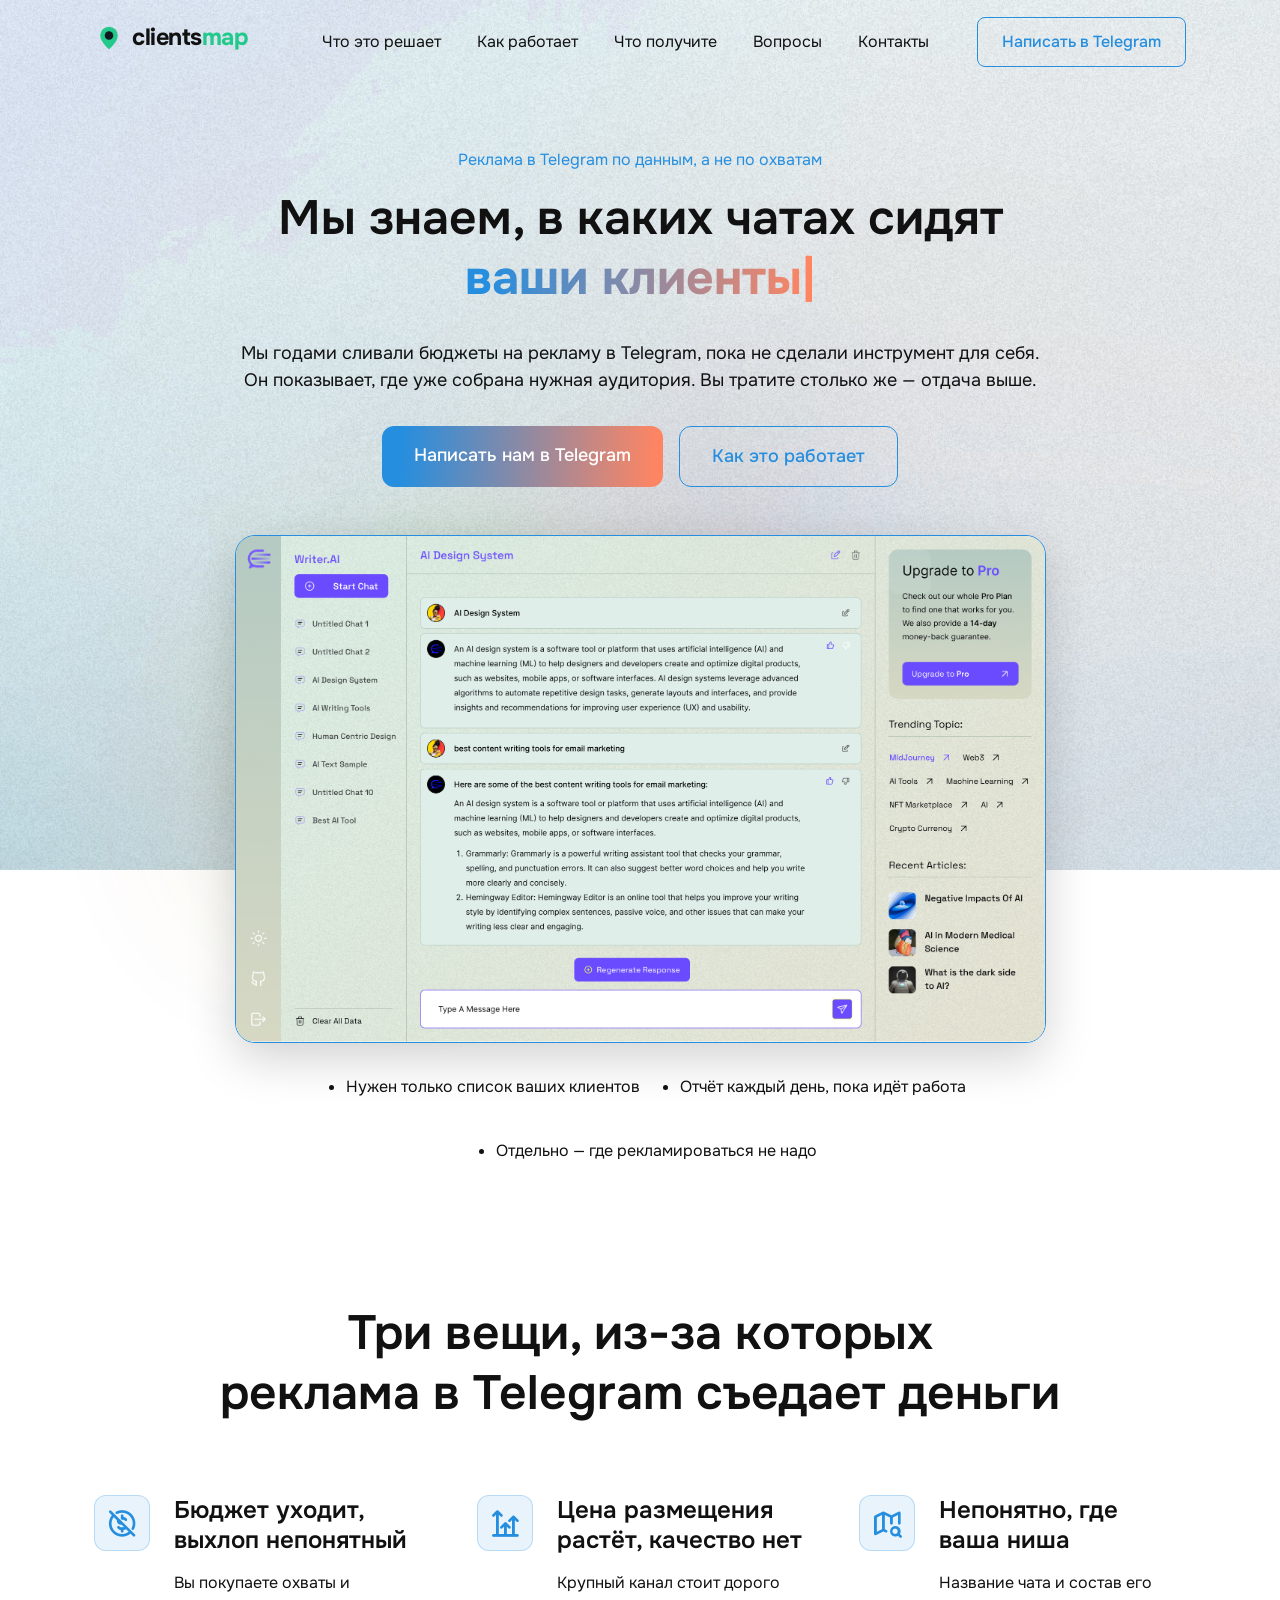
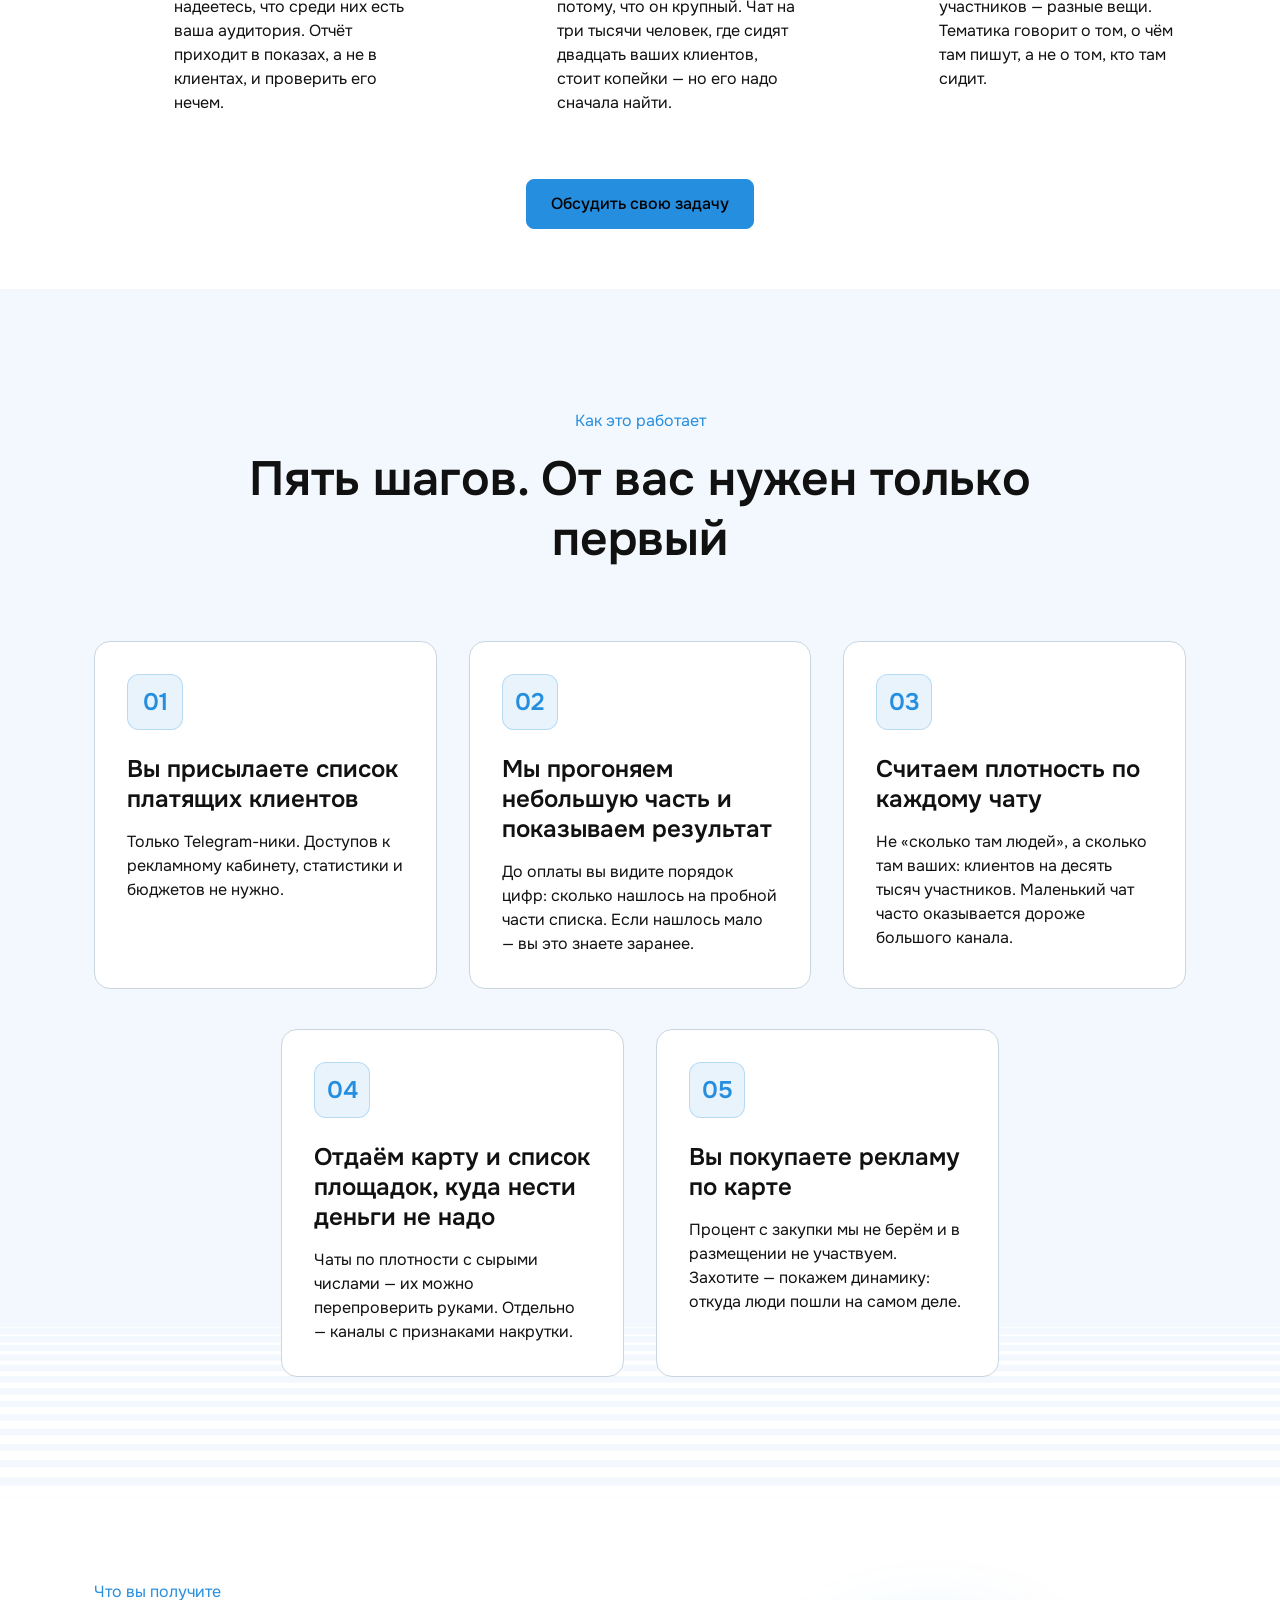
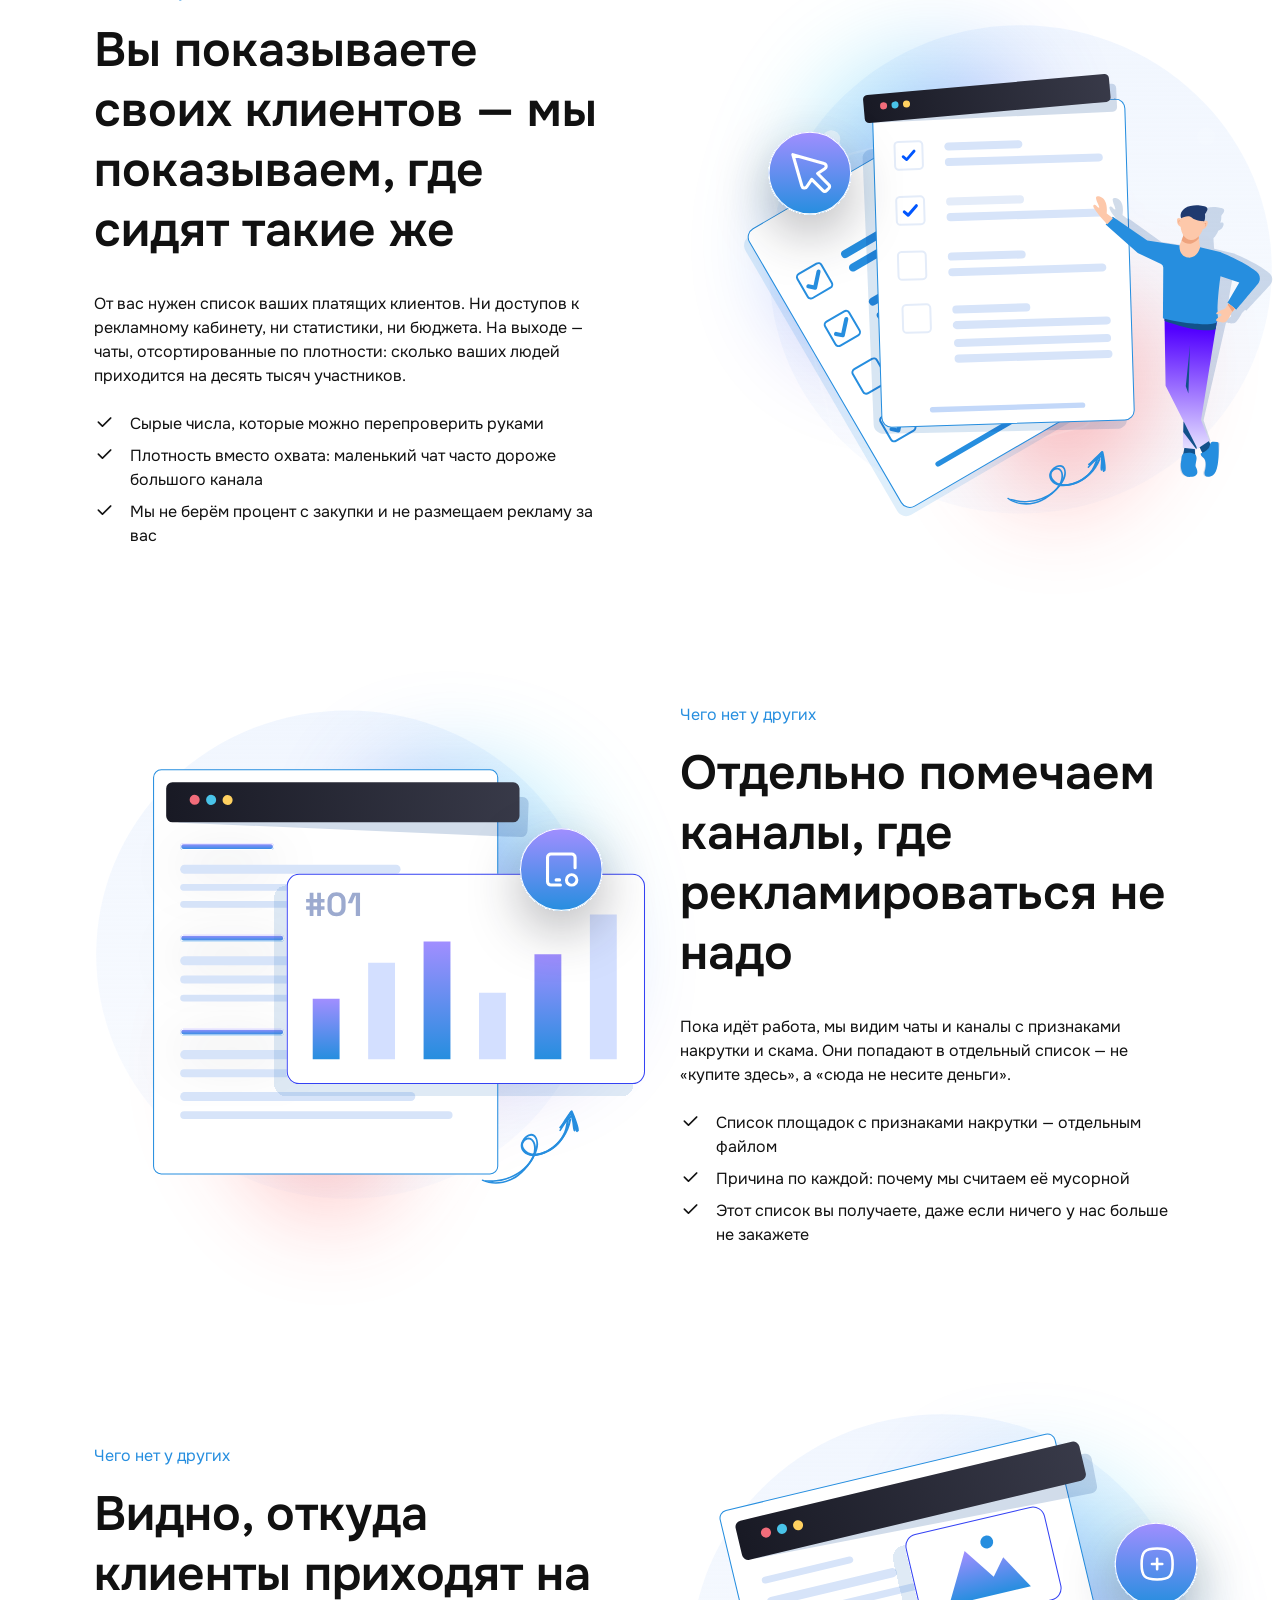
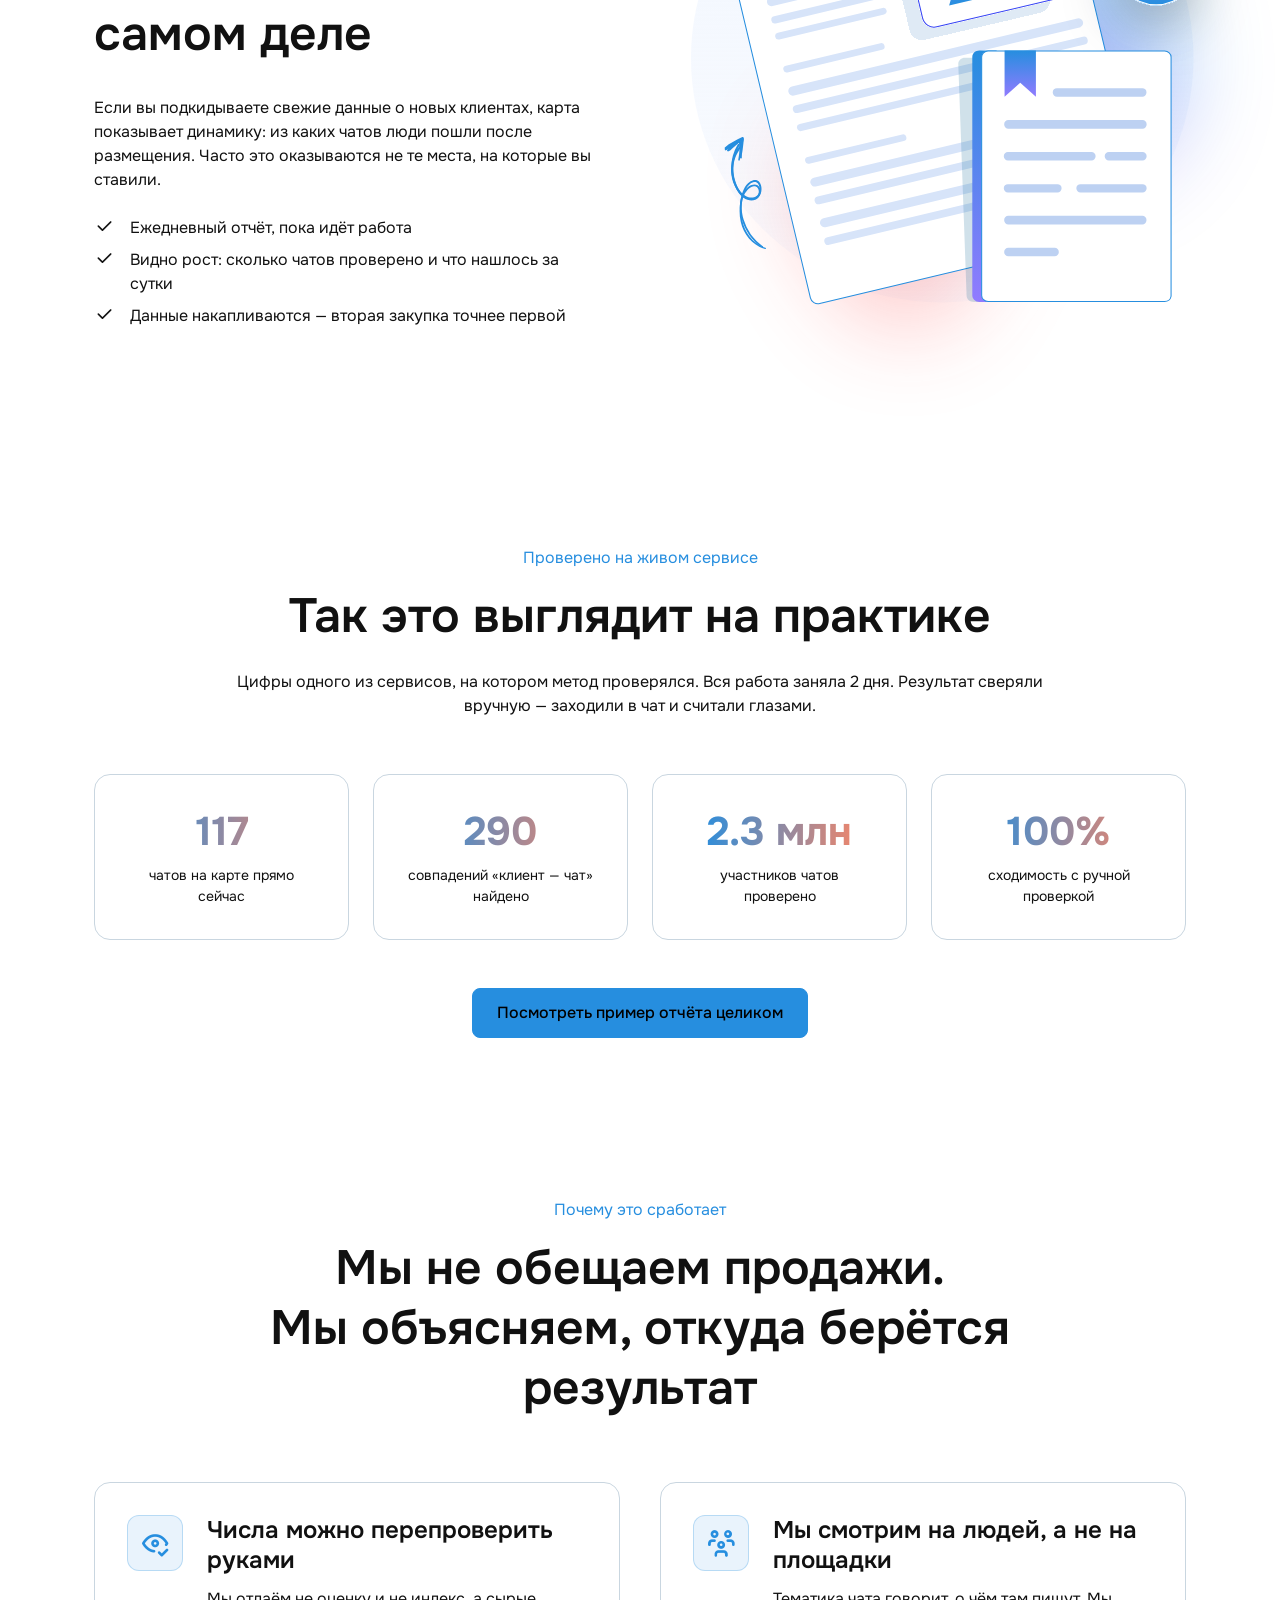
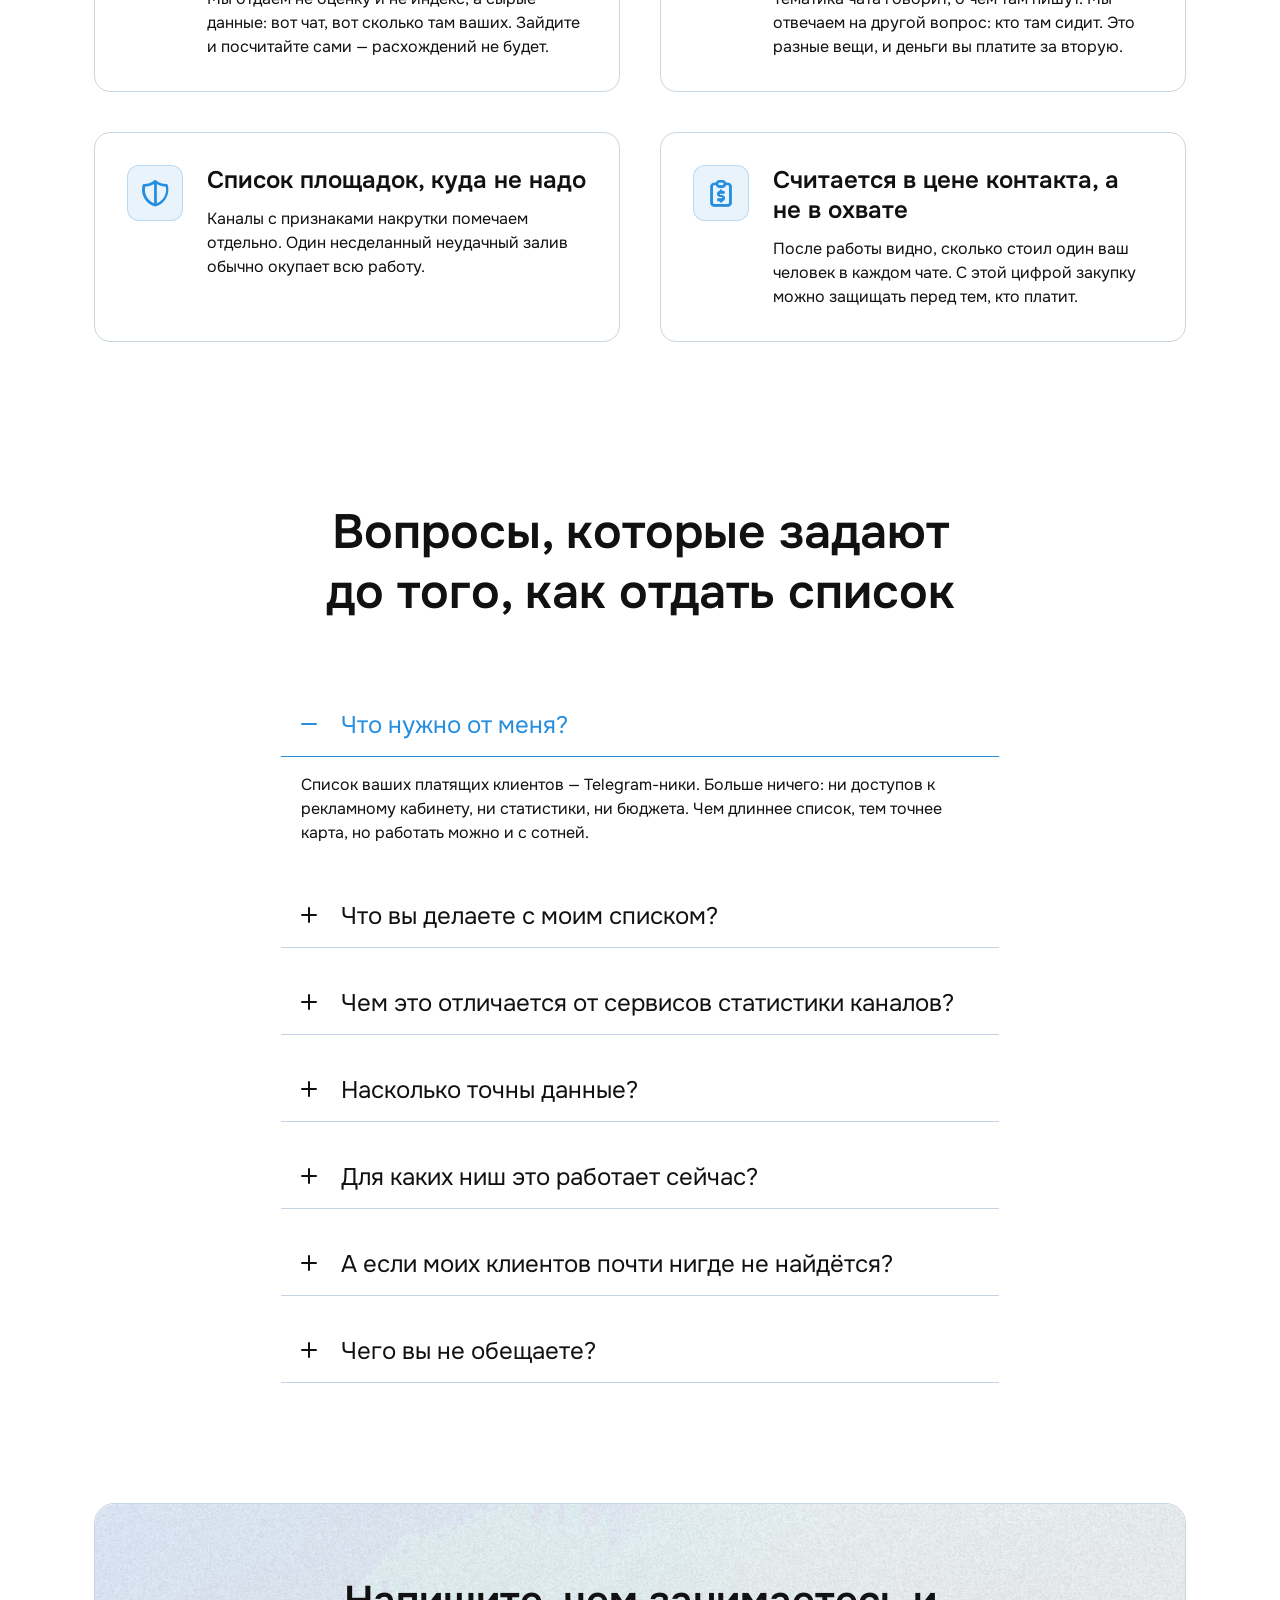
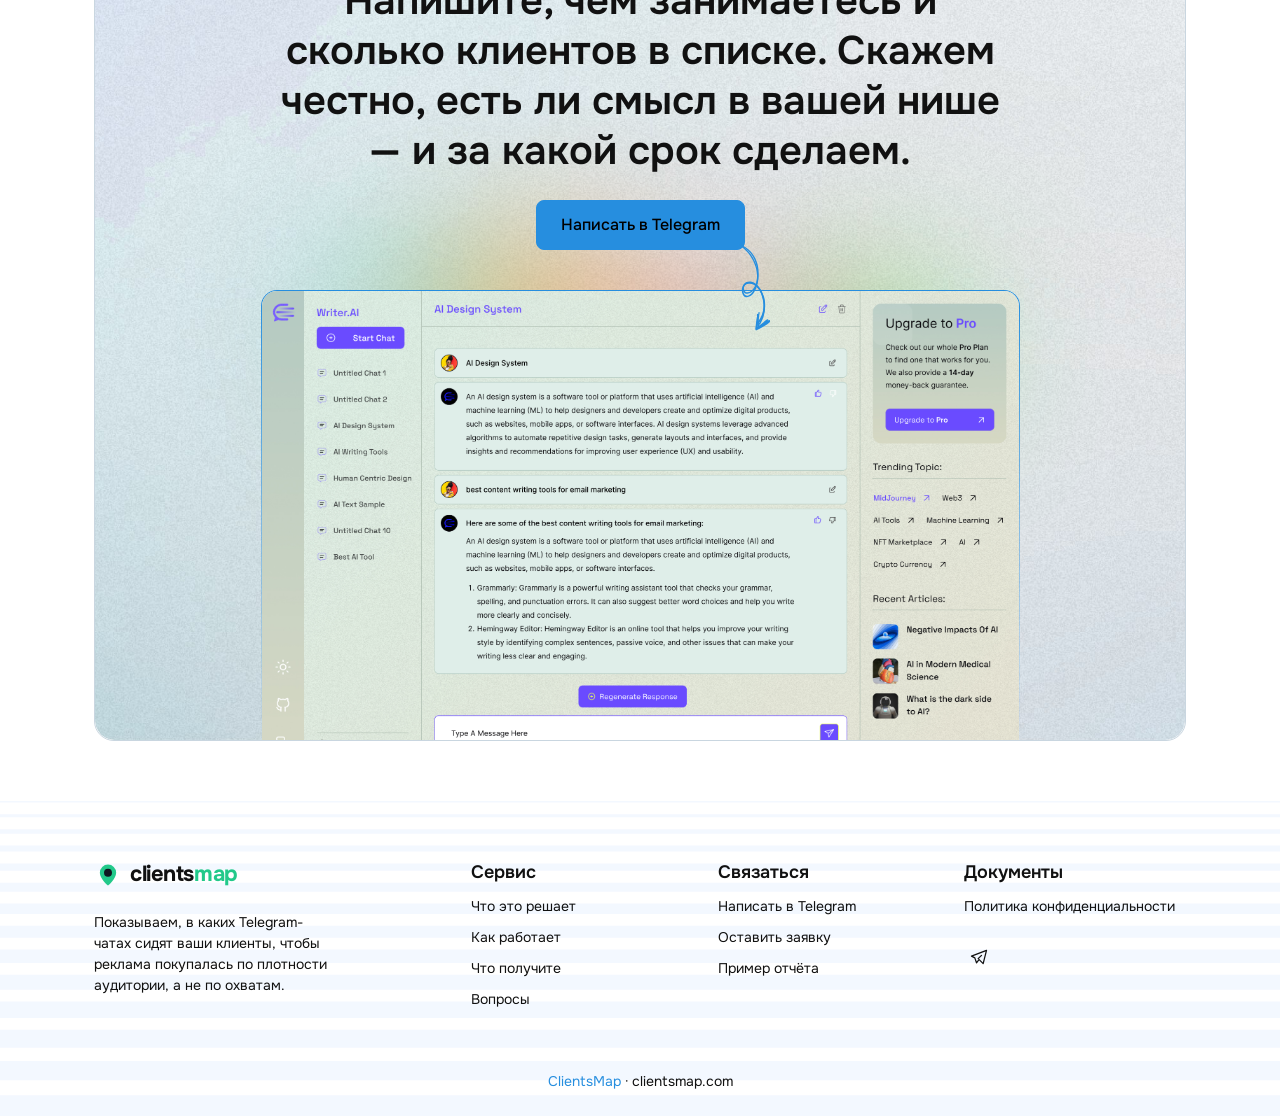
==== index.html @ 2ca40e6f "Новое превью ссылки: цифра-крючок вместо логотипа" ====
<!DOCTYPE html><html lang="ru"><head><meta charSet="utf-8"/><meta name="viewport" content="width=device-width, initial-scale=1"/><meta name="viewport" content="width=device-width, initial-scale=1"/><link rel="preload" as="image" href="https://mc.yandex.ru/watch/112451333"/><link rel="stylesheet" href="/_next/static/css/e008b80ce0168f8d.css" data-precedence="next"/><link rel="stylesheet" href="/_next/static/css/e2a706d9f585fc41.css" data-precedence="next"/><link rel="preload" as="script" fetchPriority="low" href="/_next/static/chunks/webpack-4f7ef856f560f476.js"/><script src="/_next/static/chunks/fd9d1056-ad15f396ddf9b7e5.js" async=""></script><script src="/_next/static/chunks/117-1dcb5a3dc6cd755b.js" async=""></script><script src="/_next/static/chunks/main-app-92eacf9b0690cb42.js" async=""></script><script src="/_next/static/chunks/972-63c026cf2b9a37d3.js" async=""></script><script src="/_next/static/chunks/521-2ea0a8ee2efe18aa.js" async=""></script><script src="/_next/static/chunks/869-f943991c1857dffb.js" async=""></script><script src="/_next/static/chunks/app/(nopadding)/page-852018af060121c4.js" async=""></script><script src="/_next/static/chunks/app/(layout)/layout-22148f242b699f96.js" async=""></script><script src="/_next/static/chunks/app/(nopadding)/layout-4177ea07f495f2cd.js" async=""></script><script src="/_next/static/chunks/app/layout-a619b2968a91c517.js" async=""></script><link rel="preload" href="https://www.googletagmanager.com/gtag/js?id=G-K88P6CGLE0" as="script"/><link rel="preconnect" href="https://mc.yandex.ru"/><link rel="preconnect" href="https://www.googletagmanager.com"/><title>ClientsMap — в каких Telegram-чатах сидят ваши клиенты</title><meta name="description" content="Вы показываете список своих клиентов — мы показываем чаты, где их концентрация выше всего. Реклама покупается по плотности аудитории, а не по охватам."/><meta name="keywords" content="реклама в телеграм,где сидит аудитория,концентрация клиентов,telegram чаты аудитория,закупка рекламы телеграм,cpm телеграм"/><link rel="canonical" href="https://clientsmap.com/"/><meta name="yandex-verification" content="e656f3db8198a0fa"/><meta property="og:title" content="ClientsMap — в каких Telegram-чатах сидят ваши клиенты"/><meta property="og:description" content="Список клиентов на входе, карта чатов с их концентрацией на выходе."/><meta property="og:url" content="https://clientsmap.com/"/><meta property="og:site_name" content="ClientsMap"/><meta property="og:image" content="https://clientsmap.com/og.png"/><meta property="og:image:width" content="1200"/><meta property="og:image:height" content="630"/><meta property="og:type" content="website"/><meta name="twitter:card" content="summary_large_image"/><meta name="twitter:title" content="ClientsMap — в каких Telegram-чатах сидят ваши клиенты"/><meta name="twitter:description" content="Список клиентов на входе, карта чатов с их концентрацией на выходе."/><meta name="twitter:image" content="https://clientsmap.com/og.png"/><link rel="icon" href="/favicon.ico" type="image/x-icon" sizes="16x16"/><link rel="icon" href="/favicon.ico" sizes="any"/><link rel="icon" href="/favicon.svg" type="image/svg+xml"/><link rel="apple-touch-icon" href="/apple-touch-icon.png"/><script type="application/ld+json">{"@context":"https://schema.org","@type":"Organization","name":"ClientsMap","url":"https://clientsmap.com","description":"Карта концентрации клиентов в Telegram-чатах для точной закупки рекламы."}</script><script src="/_next/static/chunks/polyfills-42372ed130431b0a.js" noModule=""></script></head><body><div class="wrapper d-flex flex-column justify-between"><nav class="navbar navbar-expand-lg fixed-top"><div class="container"><a class="navbar-brand" aria-label="ClientsMap" href="/"><span class="d-inline-flex align-center gap-2 logo-mark"><svg xmlns="http://www.w3.org/2000/svg" viewBox="0 0 24 24" width="30" height="30" fill="none" aria-hidden="true"><path d="M12 21s7-5.686 7-11a7 7 0 1 0-14 0c0 5.314 7 11 7 11Z" fill="#22c98a"></path><circle cx="12" cy="10" r="3.4" fill="#0f1720"></circle></svg><span class="logo-text" style="font-size:23.400000000000002px">clients<span>map</span></span></span></a><button class="navbar-toggler" type="button"><div class="navbar-toggler-icon"><span></span><span></span><span></span></div></button><div class="collapse navbar-collapse"><div class="navbar-content-inner ms-lg-auto d-flex flex-column flex-lg-row align-lg-center gap-4 gap-lg-10 p-2 p-lg-0"><ul class="navbar-nav gap-lg-2 gap-xl-5"><li class="nav-item"><a class="nav-link" href="/#problems">Что это решает</a></li><li class="nav-item"><a class="nav-link" href="/#how">Как работает</a></li><li class="nav-item"><a class="nav-link" href="/#result">Что получите</a></li><li class="nav-item"><a class="nav-link" href="/#faq">Вопросы</a></li><li class="nav-item"><a class="nav-link" href="/contact/">Контакты</a></li></ul><div class=""><a class="btn btn-outline-primary" href="https://t.me/clientsmap">Написать в Telegram</a></div></div></div></div></nav><main class="flex-grow-1"><section class="hero-section style-1 overflow-hidden gradient-bg pt-30 pb-15 pb-lg-20 pt-xl-36"><div class="container"><div class="row justify-center"><div class="col-lg-9"><div class="text-center"><div class="position-relative z-1"><p class="text-primary" style="opacity:0;transition-property:transform opacity;transform:translateY(20px)">Реклама в Telegram по данным, а не по охватам</p><h1 class="text-dark mb-8" style="opacity:0;transition-property:transform opacity;transform:translateY(20px)">Мы знаем, в каких чатах сидят <br/><span class="fw-bold text-gradient-1 typed-animation">ваши клиенты</span></h1><p class="fs-lg mb-8" style="opacity:0;transition-property:transform opacity;transform:translateY(20px)">Мы годами сливали бюджеты на рекламу в Telegram, пока не сделали инструмент для себя. Он показывает, где уже собрана нужная аудитория. Вы тратите столько же — отдача выше.</p><div style="opacity:0;transition-property:transform opacity;transform:translateY(20px)"><div class="d-flex flex-wrap gap-4 justify-center"><a class="btn btn-lg btn-gradient-1" href="https://t.me/clientsmap">Написать нам в Telegram</a><a class="btn btn-lg btn-outline-primary" href="#how">Как это работает</a></div></div></div><div style="opacity:0;transition-property:transform opacity;transform:translateY(20px)"><div class="image-with-shape"><img alt="shape" loading="lazy" width="1503" height="1150" decoding="async" data-nimg="1" class="shape animate-scale" style="color:transparent" src="/_next/static/media/blurry-shape-1.f41fbf4f.svg"/><div class="mt-12 rounded-5 border border-primary shadow-lg overflow-hidden position-relative z-1"><img alt="Карта чатов с концентрацией клиентов" loading="lazy" width="2160" height="1351" decoding="async" data-nimg="1" class="img-fluid d-inline-block" style="color:transparent;background-size:cover;background-position:50% 50%;background-repeat:no-repeat;background-image:url(&quot;data:image/svg+xml;charset=utf-8,%3Csvg xmlns=&#x27;http://www.w3.org/2000/svg&#x27; viewBox=&#x27;0 0 320 200&#x27;%3E%3Cfilter id=&#x27;b&#x27; color-interpolation-filters=&#x27;sRGB&#x27;%3E%3CfeGaussianBlur stdDeviation=&#x27;20&#x27;/%3E%3CfeColorMatrix values=&#x27;1 0 0 0 0 0 1 0 0 0 0 0 1 0 0 0 0 0 100 -1&#x27; result=&#x27;s&#x27;/%3E%3CfeFlood x=&#x27;0&#x27; y=&#x27;0&#x27; width=&#x27;100%25&#x27; height=&#x27;100%25&#x27;/%3E%3CfeComposite operator=&#x27;out&#x27; in=&#x27;s&#x27;/%3E%3CfeComposite in2=&#x27;SourceGraphic&#x27;/%3E%3CfeGaussianBlur stdDeviation=&#x27;20&#x27;/%3E%3C/filter%3E%3Cimage width=&#x27;100%25&#x27; height=&#x27;100%25&#x27; x=&#x27;0&#x27; y=&#x27;0&#x27; preserveAspectRatio=&#x27;none&#x27; style=&#x27;filter: url(%23b);&#x27; href=&#x27;[data-uri]&#x27;/%3E%3C/svg%3E&quot;)" src="/_next/static/media/screen-6.7a24a926.jpg"/></div></div></div><ul class="d-flex flex-wrap gap-4 gap-md-8 gap-lg-10 align-center justify-center mt-8 mb-0"><li>Нужен только список ваших клиентов</li><li>Отчёт каждый день, пока идёт работа</li><li>Отдельно — где рекламироваться не надо</li></ul></div></div></div></div></section><section class="py-10 py-lg-15" id="problems"><div class="container"><div class="text-center mb-18"><h1 class="mb-0" style="opacity:0;transition-property:transform opacity;transform:translateY(20px)">Три вещи, из-за которых <br class="d-none d-lg-block"/>реклама в Telegram съедает деньги</h1></div><div class="row g-6 g-xl-14"><div class="col-lg-4" style="opacity:0;transition-property:transform opacity;transform:translateY(20px)"><div class="d-flex flex-column gap-6 flex-lg-row"><div class="icon w-14 h-14 flex-shrink-0 d-flex align-center justify-center rounded-3 p-2 border bg-primary bg-opacity-10 text-primary border-primary border-opacity-25"><i class="fs-3 ti ti-coin-off"></i></div><div class="content"><h4 class="mb-4 ">Бюджет уходит, выхлоп непонятный</h4><p>Вы покупаете охваты и надеетесь, что среди них есть ваша аудитория. Отчёт приходит в показах, а не в клиентах, и проверить его нечем.</p></div></div></div><div class="col-lg-4" style="opacity:0;transition-property:transform opacity;transform:translateY(20px)"><div class="d-flex flex-column gap-6 flex-lg-row"><div class="icon w-14 h-14 flex-shrink-0 d-flex align-center justify-center rounded-3 p-2 border bg-primary bg-opacity-10 text-primary border-primary border-opacity-25"><i class="fs-3 ti ti-chart-arrows-vertical"></i></div><div class="content"><h4 class="mb-4 ">Цена размещения растёт, качество нет</h4><p>Крупный канал стоит дорого потому, что он крупный. Чат на три тысячи человек, где сидят двадцать ваших клиентов, стоит копейки — но его надо сначала найти.</p></div></div></div><div class="col-lg-4" style="opacity:0;transition-property:transform opacity;transform:translateY(20px)"><div class="d-flex flex-column gap-6 flex-lg-row"><div class="icon w-14 h-14 flex-shrink-0 d-flex align-center justify-center rounded-3 p-2 border bg-primary bg-opacity-10 text-primary border-primary border-opacity-25"><i class="fs-3 ti ti-map-search"></i></div><div class="content"><h4 class="mb-4 ">Непонятно, где ваша ниша</h4><p>Название чата и состав его участников — разные вещи. Тематика говорит о том, о чём там пишут, а не о том, кто там сидит.</p></div></div></div></div><div class="text-center mt-12"><a class="btn btn-primary" href="https://t.me/clientsmap">Обсудить свою задачу</a></div></div></section><section class="bg-striped bg-striped-sm bg-striped-bottom bg-light-blue py-20 py-lg-30" id="how"><div class="container"><div class="row justify-center mb-18"><div class="col-lg-9"><div class="text-center"><p class="text-primary" style="opacity:0;transition-property:transform opacity;transform:translateY(20px)">Как это работает</p><h1 class="mb-0" style="opacity:0;transition-property:transform opacity;transform:translateY(20px)">Пять шагов. От вас нужен только первый</h1></div></div></div><div class="row justify-center row-cols-1 row-cols-md-2 row-cols-lg-3 gx-8 gy-10"><div class="col" style="opacity:0;transition-property:transform opacity;transform:translateY(20px)"><div class="h-full bg-white rounded-4 p-8 border"><div class="icon w-14 h-14 flex-shrink-0 d-flex align-center justify-center rounded-3 p-2 border bg-primary bg-opacity-10 text-primary border-primary border-opacity-25 mb-6"><h4 class="mb-0">01</h4></div><h4 class="mb-4">Вы присылаете список платящих клиентов</h4><p class="mb-0">Только Telegram-ники. Доступов к рекламному кабинету, статистики и бюджетов не нужно.</p></div></div><div class="col" style="opacity:0;transition-property:transform opacity;transform:translateY(20px)"><div class="h-full bg-white rounded-4 p-8 border"><div class="icon w-14 h-14 flex-shrink-0 d-flex align-center justify-center rounded-3 p-2 border bg-primary bg-opacity-10 text-primary border-primary border-opacity-25 mb-6"><h4 class="mb-0">02</h4></div><h4 class="mb-4">Мы прогоняем небольшую часть и показываем результат</h4><p class="mb-0">До оплаты вы видите порядок цифр: сколько нашлось на пробной части списка. Если нашлось мало — вы это знаете заранее.</p></div></div><div class="col" style="opacity:0;transition-property:transform opacity;transform:translateY(20px)"><div class="h-full bg-white rounded-4 p-8 border"><div class="icon w-14 h-14 flex-shrink-0 d-flex align-center justify-center rounded-3 p-2 border bg-primary bg-opacity-10 text-primary border-primary border-opacity-25 mb-6"><h4 class="mb-0">03</h4></div><h4 class="mb-4">Считаем плотность по каждому чату</h4><p class="mb-0">Не «сколько там людей», а сколько там ваших: клиентов на десять тысяч участников. Маленький чат часто оказывается дороже большого канала.</p></div></div><div class="col" style="opacity:0;transition-property:transform opacity;transform:translateY(20px)"><div class="h-full bg-white rounded-4 p-8 border"><div class="icon w-14 h-14 flex-shrink-0 d-flex align-center justify-center rounded-3 p-2 border bg-primary bg-opacity-10 text-primary border-primary border-opacity-25 mb-6"><h4 class="mb-0">04</h4></div><h4 class="mb-4">Отдаём карту и список площадок, куда нести деньги не надо</h4><p class="mb-0">Чаты по плотности с сырыми числами — их можно перепроверить руками. Отдельно — каналы с признаками накрутки.</p></div></div><div class="col" style="opacity:0;transition-property:transform opacity;transform:translateY(20px)"><div class="h-full bg-white rounded-4 p-8 border"><div class="icon w-14 h-14 flex-shrink-0 d-flex align-center justify-center rounded-3 p-2 border bg-primary bg-opacity-10 text-primary border-primary border-opacity-25 mb-6"><h4 class="mb-0">05</h4></div><h4 class="mb-4">Вы покупаете рекламу по карте</h4><p class="mb-0">Процент с закупки мы не берём и в размещении не участвуем. Захотите — покажем динамику: откуда люди пошли на самом деле.</p></div></div></div></div></section><section class="py-10 py-lg-15" id="what"><div class="container"><div class="row g-6 gx-lg-14 gx-xl-20 align-center"><div class="col-lg-6" style="opacity:0;transition-property:transform opacity;transform:translateY(20px)"><div class="content"><p class="text-primary">Что вы получите</p><h1 class=" mb-8">Вы показываете своих клиентов — мы показываем, где сидят такие же</h1><p class="mb-6">От вас нужен список ваших платящих клиентов. Ни доступов к рекламному кабинету, ни статистики, ни бюджета. На выходе — чаты, отсортированные по плотности: сколько ваших людей приходится на десять тысяч участников.</p><ul class="list-unstyled list-check mb-8"><li><i class="ti ti-check fs-5"></i><span>Сырые числа, которые можно перепроверить руками</span></li><li><i class="ti ti-check fs-5"></i><span>Плотность вместо охвата: маленький чат часто дороже большого канала</span></li><li><i class="ti ti-check fs-5"></i><span>Мы не берём процент с закупки и не размещаем рекламу за вас</span></li></ul></div></div><div class="col-lg-6" style="opacity:0;transition-property:transform opacity;transform:translateY(20px)"><div class="feature-img"><img alt="icon" loading="lazy" width="608" height="647" decoding="async" data-nimg="1" style="color:transparent" src="/images/illustrations/feature-illustration-1-blue.svg"/></div></div></div><div class="row g-6 gx-lg-14 gx-xl-20 align-center flex-row-reverse mt-10"><div class="col-lg-6" style="opacity:0;transition-property:transform opacity;transform:translateY(20px)"><div class="content"><p class="text-primary">Чего нет у других</p><h1 class=" mb-8">Отдельно помечаем каналы, где рекламироваться не надо</h1><p class="mb-6">Пока идёт работа, мы видим чаты и каналы с признаками накрутки и скама. Они попадают в отдельный список — не «купите здесь», а «сюда не несите деньги».</p><ul class="list-unstyled list-check mb-8"><li><i class="ti ti-check fs-5"></i><span>Список площадок с признаками накрутки — отдельным файлом</span></li><li><i class="ti ti-check fs-5"></i><span>Причина по каждой: почему мы считаем её мусорной</span></li><li><i class="ti ti-check fs-5"></i><span>Этот список вы получаете, даже если ничего у нас больше не закажете</span></li></ul></div></div><div class="col-lg-6" style="opacity:0;transition-property:transform opacity;transform:translateY(20px)"><div class="feature-img"><img alt="icon" loading="lazy" width="608" height="647" decoding="async" data-nimg="1" style="color:transparent" src="/images/illustrations/feature-illustration-2-blue.svg"/></div></div></div><div class="row g-6 gx-lg-14 gx-xl-20 align-center mt-10"><div class="col-lg-6" style="opacity:0;transition-property:transform opacity;transform:translateY(20px)"><div class="content"><p class="text-primary">Чего нет у других</p><h1 class=" mb-8">Видно, откуда клиенты приходят на самом деле</h1><p class="mb-6">Если вы подкидываете свежие данные о новых клиентах, карта показывает динамику: из каких чатов люди пошли после размещения. Часто это оказываются не те места, на которые вы ставили.</p><ul class="list-unstyled list-check mb-8"><li><i class="ti ti-check fs-5"></i><span>Ежедневный отчёт, пока идёт работа</span></li><li><i class="ti ti-check fs-5"></i><span>Видно рост: сколько чатов проверено и что нашлось за сутки</span></li><li><i class="ti ti-check fs-5"></i><span>Данные накапливаются — вторая закупка точнее первой</span></li></ul></div></div><div class="col-lg-6" style="opacity:0;transition-property:transform opacity;transform:translateY(20px)"><div class="feature-img"><img alt="icon" loading="lazy" width="608" height="647" decoding="async" data-nimg="1" style="color:transparent" src="/images/illustrations/feature-illustration-3-blue.svg"/></div></div></div></div></section><section class="py-10 py-lg-15" id="result"><div class="container"><div class="row justify-center mb-14"><div class="col-lg-9"><div class="text-center"><p class="text-primary" style="opacity:0;transition-property:transform opacity;transform:translateY(20px)">Проверено на живом сервисе</p><h1 class="mb-6" style="opacity:0;transition-property:transform opacity;transform:translateY(20px)">Так это выглядит на практике</h1><p class="mb-0" style="opacity:0;transition-property:transform opacity;transform:translateY(20px)">Цифры одного из сервисов, на котором метод проверялся. Вся работа заняла <!-- -->2<!-- --> дня. Результат сверяли вручную — заходили в чат и считали глазами.</p></div></div></div><div class="row row-cols-2 row-cols-lg-4 g-6"><div class="col" style="opacity:0;transition-property:transform opacity;transform:translateY(20px)"><div class="h-full text-center bg-white rounded-4 border p-8"><h2 class="text-gradient-1 fw-bold mb-2">117</h2><p class="fs-sm mb-0">чатов на карте прямо сейчас</p></div></div><div class="col" style="opacity:0;transition-property:transform opacity;transform:translateY(20px)"><div class="h-full text-center bg-white rounded-4 border p-8"><h2 class="text-gradient-1 fw-bold mb-2">290</h2><p class="fs-sm mb-0">совпадений «клиент — чат» найдено</p></div></div><div class="col" style="opacity:0;transition-property:transform opacity;transform:translateY(20px)"><div class="h-full text-center bg-white rounded-4 border p-8"><h2 class="text-gradient-1 fw-bold mb-2">2.3 млн</h2><p class="fs-sm mb-0">участников чатов проверено</p></div></div><div class="col" style="opacity:0;transition-property:transform opacity;transform:translateY(20px)"><div class="h-full text-center bg-white rounded-4 border p-8"><h2 class="text-gradient-1 fw-bold mb-2">100%</h2><p class="fs-sm mb-0">сходимость с ручной проверкой</p></div></div></div><div class="text-center mt-12" style="opacity:0;transition-property:transform opacity;transform:translateY(20px)"><a class="btn btn-primary" href="/example/">Посмотреть пример отчёта целиком</a></div></div></section><section class="bg-striped bg-striped-sm py-20 py-lg-25" id="why"><div class="container"><div class="row justify-center mb-16"><div class="col-lg-9"><div class="text-center"><p class="text-primary" style="opacity:0;transition-property:transform opacity;transform:translateY(20px)">Почему это сработает</p><h1 class="mb-0" style="opacity:0;transition-property:transform opacity;transform:translateY(20px)">Мы не обещаем продажи. <br class="d-none d-md-block"/>Мы объясняем, откуда берётся результат</h1></div></div></div><div class="row row-cols-1 row-cols-md-2 g-6 g-xl-10"><div class="col" style="opacity:0;transition-property:transform opacity;transform:translateY(20px)"><div class="h-full bg-white rounded-4 border p-8 d-flex flex-column gap-4 flex-lg-row gap-lg-6"><div class="icon w-14 h-14 flex-shrink-0 d-flex align-center justify-center rounded-3 p-2 border bg-primary bg-opacity-10 text-primary border-primary border-opacity-25"><i class="fs-3 ti ti-eye-check"></i></div><div><h4 class="mb-3">Числа можно перепроверить руками</h4><p class="mb-0">Мы отдаём не оценку и не индекс, а сырые данные: вот чат, вот сколько там ваших. Зайдите и посчитайте сами — расхождений не будет.</p></div></div></div><div class="col" style="opacity:0;transition-property:transform opacity;transform:translateY(20px)"><div class="h-full bg-white rounded-4 border p-8 d-flex flex-column gap-4 flex-lg-row gap-lg-6"><div class="icon w-14 h-14 flex-shrink-0 d-flex align-center justify-center rounded-3 p-2 border bg-primary bg-opacity-10 text-primary border-primary border-opacity-25"><i class="fs-3 ti ti-users-group"></i></div><div><h4 class="mb-3">Мы смотрим на людей, а не на площадки</h4><p class="mb-0">Тематика чата говорит, о чём там пишут. Мы отвечаем на другой вопрос: кто там сидит. Это разные вещи, и деньги вы платите за вторую.</p></div></div></div><div class="col" style="opacity:0;transition-property:transform opacity;transform:translateY(20px)"><div class="h-full bg-white rounded-4 border p-8 d-flex flex-column gap-4 flex-lg-row gap-lg-6"><div class="icon w-14 h-14 flex-shrink-0 d-flex align-center justify-center rounded-3 p-2 border bg-primary bg-opacity-10 text-primary border-primary border-opacity-25"><i class="fs-3 ti ti-shield-half"></i></div><div><h4 class="mb-3">Список площадок, куда не надо</h4><p class="mb-0">Каналы с признаками накрутки помечаем отдельно. Один несделанный неудачный залив обычно окупает всю работу.</p></div></div></div><div class="col" style="opacity:0;transition-property:transform opacity;transform:translateY(20px)"><div class="h-full bg-white rounded-4 border p-8 d-flex flex-column gap-4 flex-lg-row gap-lg-6"><div class="icon w-14 h-14 flex-shrink-0 d-flex align-center justify-center rounded-3 p-2 border bg-primary bg-opacity-10 text-primary border-primary border-opacity-25"><i class="fs-3 ti ti-report-money"></i></div><div><h4 class="mb-3">Считается в цене контакта, а не в охвате</h4><p class="mb-0">После работы видно, сколько стоил один ваш человек в каждом чате. С этой цифрой закупку можно защищать перед тем, кто платит.</p></div></div></div></div></div></section><section class="py-10 py-lg-15" id="faq"><div class="container"><div class="row justify-center mb-18"><div class="col-lg-10"><div class="text-center"><h1 class="mb-0" style="opacity:0;transition-property:transform opacity;transform:translateY(20px)">Вопросы, которые задают <br class="d-none d-md-block"/>до того, как отдать список</h1></div></div></div><div class="row justify-center"><div class="col-lg-8" style="opacity:0;transition-property:transform opacity;transform:translateY(20px)"><div class="accordion accordion-flush d-flex flex-column gap-6" id="faqAccordion"><div class="accordion-item"><h2 class="accordion-header"><button class="accordion-button " type="button"><span class="icon"></span>Что нужно от меня?</button></h2><div class="accordion-collapse collapse show" style="opacity:1;visibility:visible;height:auto"><div class="accordion-body">Список ваших платящих клиентов — Telegram-ники. Больше ничего: ни доступов к рекламному кабинету, ни статистики, ни бюджета. Чем длиннее список, тем точнее карта, но работать можно и с сотней.</div></div></div><div class="accordion-item"><h2 class="accordion-header"><button class="accordion-button collapsed" type="button"><span class="icon"></span>Что вы делаете с моим списком?</button></h2></div><div class="accordion-item"><h2 class="accordion-header"><button class="accordion-button collapsed" type="button"><span class="icon"></span>Чем это отличается от сервисов статистики каналов?</button></h2></div><div class="accordion-item"><h2 class="accordion-header"><button class="accordion-button collapsed" type="button"><span class="icon"></span>Насколько точны данные?</button></h2></div><div class="accordion-item"><h2 class="accordion-header"><button class="accordion-button collapsed" type="button"><span class="icon"></span>Для каких ниш это работает сейчас?</button></h2></div><div class="accordion-item"><h2 class="accordion-header"><button class="accordion-button collapsed" type="button"><span class="icon"></span>А если моих клиентов почти нигде не найдётся?</button></h2></div><div class="accordion-item"><h2 class="accordion-header"><button class="accordion-button collapsed" type="button"><span class="icon"></span>Чего вы не обещаете?</button></h2></div></div></div></div></div></section><section class="cta-section py-10 py-lg-15" style="opacity:0;transition-property:transform opacity;transform:translateY(20px)"><div class="container"><div class="rounded-5 border position-relative z-1 gradient-bg"><div class="animate-scale position-absolute w-full h-full z-n1"><img alt="shape" loading="lazy" width="1228" height="590" decoding="async" data-nimg="1" class="bg-shape img-fluid" style="color:transparent" src="/_next/static/media/blurry-shape-4.8e3bf404.svg"/></div><div class="row justify-center"><div class="col-lg-10"><div class="text-center pt-6 px-6 pt-md-10 px-md-10 pt-lg-18 px-lg-18"><h2 class="mb-6 ">Напишите, чем занимаетесь и сколько клиентов в списке. Скажем честно, есть ли смысл в вашей нише — и за какой срок сделаем.</h2><a class="btn btn-primary" href="https://t.me/clientsmap">Написать в Telegram</a><div class="cta-image-container mt-10"><svg xmlns="http://www.w3.org/2000/svg" fill="none" viewBox="0 0 34 90" class="text-primary arrow-shape"><path fill="currentColor" d="M3.724 2.303c8.095 4.54 13.968 13.648 16.408 22.434 2.336 8.415 2.426 20.276-5.705 25.79-2.961 2.01-7.092 2.24-8.781-1.444-1.571-3.422.29-7.096 3.683-8.452 9.162-3.663 16.334 8.02 18.234 15.324a30.563 30.563 0 0 1 .279 14.195c-.952 4.334-2.866 9.283-6.298 12.254-.494.427-1.3-.29-.971-.84 1.77-2.928 3.677-5.571 4.79-8.851 1.155-3.405 1.62-7.048 1.44-10.626-.358-7.103-3.568-15.745-10.125-19.354-3.476-1.912-10.316-1.353-10.055 3.973.107 2.158 1.647 4.035 3.933 3.81 2.086-.209 4.001-1.766 5.333-3.279 5.427-6.16 4.857-15.89 2.67-23.215a39.21 39.21 0 0 0-5.682-11.577c-2.69-3.76-6.017-6.61-9.592-9.472-.35-.277.039-.896.44-.67Z"></path><path fill="currentColor" d="M1.562.977c9.931 2.79 17.058 11.508 19.312 21.4 1.085 4.762 1.187 9.7.548 14.54-.653 4.937-1.854 10.549-4.949 14.589-2.156 2.82-7.305 5.961-10.266 2.388-2.608-3.142-2.18-9.094.45-12.093 2.945-3.356 8.048-2.969 11.491-.718 4.112 2.688 6.675 7.596 8.265 12.12 3.48 9.905 2.395 21.33-3.11 30.327-.527.858-1.947.203-1.423-.676 3.935-6.565 5.559-14.253 4.688-21.84-.443-3.864-1.552-7.677-3.306-11.147-2.011-3.973-5.078-8.396-9.854-8.994-5.273-.66-7.99 4.089-7.3 8.82.403 2.76 1.938 4.99 5.042 4.079 2.519-.74 4.35-3.051 5.51-5.296 3.708-7.194 4.563-16.802 3.066-24.658C17.848 13.969 11.217 4.92 1.373 1.995.736 1.812.917.797 1.563.977Z"></path><path fill="currentColor" d="M21.218 73.052c.375 2.062.446 4.204.634 6.29.088.987.18 1.975.266 2.964.04.457-.025 2.873.383 3.085.21.11 2.177-1.456 2.452-1.64l2.452-1.641c1.595-1.065 3.329-2.678 5.205-3.148.671-.169 1.174.542.746 1.106-.792 1.05-1.99 1.644-3.08 2.36-1.23.812-2.464 1.62-3.695 2.432-1.142.748-3.43 3.037-4.974 2.3-1.476-.7-.955-3.793-1.042-5.105-.198-2.945-.602-5.957-.531-8.906a.595.595 0 0 1 1.184-.097Z"></path><path fill="currentColor" d="M21.773 73.169c-.032 2.254-.679 4.55-.972 6.789-.338 2.597-.601 5.224-.564 7.844-.465-.225-.933-.454-1.398-.68a76.772 76.772 0 0 0 6.002-4.227c1.876-1.465 3.568-3.521 5.632-4.678.6-.336 1.581.26 1.137.983-1.181 1.924-3.415 3.456-5.165 4.844a64.808 64.808 0 0 1-6.607 4.574c-.694.421-1.465-.14-1.385-.91.27-2.565.462-5.128.849-7.683.348-2.297.616-4.895 1.59-7.019.19-.398.887-.308.88.163Z"></path><path fill="currentColor" d="M22.85 71.546c-.873 5.764-1.778 11.525-2.588 17.298-.462-.304-.922-.605-1.384-.91 2.439-1.254 4.864-2.527 7.207-3.954 2.158-1.317 4.212-3.127 6.536-4.109.733-.31 1.331.688.841 1.25-1.713 1.972-4.396 3.318-6.619 4.634-2.326 1.378-4.712 2.663-7.172 3.78-.633.287-1.294-.395-1.174-1.015 1.098-5.725 2.104-11.464 3.137-17.2.137-.79 1.337-.563 1.215.226Z"></path></svg><div class="cta-img rounded-top-4"><img alt="shape" loading="lazy" width="2160" height="1351" decoding="async" data-nimg="1" class="img-fluid w-full h-full object-cover" style="color:transparent;background-size:cover;background-position:50% 50%;background-repeat:no-repeat;background-image:url(&quot;data:image/svg+xml;charset=utf-8,%3Csvg xmlns=&#x27;http://www.w3.org/2000/svg&#x27; viewBox=&#x27;0 0 320 200&#x27;%3E%3Cfilter id=&#x27;b&#x27; color-interpolation-filters=&#x27;sRGB&#x27;%3E%3CfeGaussianBlur stdDeviation=&#x27;20&#x27;/%3E%3CfeColorMatrix values=&#x27;1 0 0 0 0 0 1 0 0 0 0 0 1 0 0 0 0 0 100 -1&#x27; result=&#x27;s&#x27;/%3E%3CfeFlood x=&#x27;0&#x27; y=&#x27;0&#x27; width=&#x27;100%25&#x27; height=&#x27;100%25&#x27;/%3E%3CfeComposite operator=&#x27;out&#x27; in=&#x27;s&#x27;/%3E%3CfeComposite in2=&#x27;SourceGraphic&#x27;/%3E%3CfeGaussianBlur stdDeviation=&#x27;20&#x27;/%3E%3C/filter%3E%3Cimage width=&#x27;100%25&#x27; height=&#x27;100%25&#x27; x=&#x27;0&#x27; y=&#x27;0&#x27; preserveAspectRatio=&#x27;none&#x27; style=&#x27;filter: url(%23b);&#x27; href=&#x27;[data-uri]&#x27;/%3E%3C/svg%3E&quot;)" src="/_next/static/media/screen-6.7a24a926.jpg"/></div></div></div></div></div></div></div></section></main><footer class="footer bg-striped pt-10 pt-lg-15"><div class="container"><div class="row g-10"><div class="col-lg-9 col-xl-8 order-lg-2"><div class="row g-6"><div class="col-md-4 col-lg-4"><div class="footer-widget text-center text-md-start"><h6 class=" mb-2">Сервис</h6><ul class="link-list list-unstyled mb-0"><li><a href="/#problems">Что это решает</a></li><li><a href="/#how">Как работает</a></li><li><a href="/#result">Что получите</a></li><li><a href="/#faq">Вопросы</a></li></ul></div></div><div class="col-md-4 col-lg-4"><div class="footer-widget text-center text-md-start"><h6 class=" mb-2">Связаться</h6><ul class="link-list list-unstyled mb-0"><li><a href="https://t.me/clientsmap">Написать в Telegram</a></li><li><a href="/contact/">Оставить заявку</a></li><li><a href="/example/">Пример отчёта</a></li></ul></div></div><div class="col-md-4 col-lg-4"><div class="footer-widget text-center text-md-start"><h6 class=" mb-2">Документы</h6><ul class="link-list list-unstyled mb-0"><li><a href="/privacy/">Политика конфиденциальности</a></li></ul><ul class="list-unstyled d-flex flex-wrap align-center justify-center justify-md-start gap-3 social-list mb-0 mt-5"><li><a href="https://t.me/clientsmap" aria-label="Telegram"><svg xmlns="http://www.w3.org/2000/svg" fill="none" stroke="currentColor" stroke-linecap="round" stroke-linejoin="round" stroke-width="1.5" viewBox="0 0 24 24"><path stroke="none" d="M0 0h24v24H0z"></path><path d="M15 10l-4 4l6 6l4 -16l-18 7l4 2l2 6l3 -4"></path></svg></a></li></ul></div></div></div></div><div class="col-lg-3 order-lg-1 me-auto"><div class="footer-widget text-center text-lg-start"><a aria-label="ClientsMap" href="/"><span class="d-inline-flex align-center gap-2 logo-mark"><svg xmlns="http://www.w3.org/2000/svg" viewBox="0 0 24 24" width="28" height="28" fill="none" aria-hidden="true"><path d="M12 21s7-5.686 7-11a7 7 0 1 0-14 0c0 5.314 7 11 7 11Z" fill="#22c98a"></path><circle cx="12" cy="10" r="3.4" fill="#0f1720"></circle></svg><span class="logo-text" style="font-size:21.84px">clients<span>map</span></span></span></a><p class="fs-sm mb-0 mt-4">Показываем, в каких Telegram-чатах сидят ваши клиенты, чтобы реклама покупалась по плотности аудитории, а не по охватам.</p></div></div></div><div class="text-center py-6 mt-8"><p class="fs-sm mb-0"><span class="text-primary">ClientsMap</span> · clientsmap.com</p></div></div></footer></div><div class="Toastify"></div><noscript><div><img src="https://mc.yandex.ru/watch/112451333" style="position:absolute;left:-9999px" alt=""/></div></noscript><script src="/_next/static/chunks/webpack-4f7ef856f560f476.js" async=""></script><script>(self.__next_f=self.__next_f||[]).push([0]);self.__next_f.push([2,null])</script><script>self.__next_f.push([1,"1:HL[\"/_next/static/css/e008b80ce0168f8d.css\",\"style\"]\n2:HL[\"/_next/static/css/e2a706d9f585fc41.css\",\"style\"]\n"])</script><script>self.__next_f.push([1,"3:I[2846,[],\"\"]\n5:I[1289,[\"972\",\"static/chunks/972-63c026cf2b9a37d3.js\",\"521\",\"static/chunks/521-2ea0a8ee2efe18aa.js\",\"869\",\"static/chunks/869-f943991c1857dffb.js\",\"198\",\"static/chunks/app/(nopadding)/page-852018af060121c4.js\"],\"default\"]\n6:I[3685,[\"972\",\"static/chunks/972-63c026cf2b9a37d3.js\",\"521\",\"static/chunks/521-2ea0a8ee2efe18aa.js\",\"869\",\"static/chunks/869-f943991c1857dffb.js\",\"198\",\"static/chunks/app/(nopadding)/page-852018af060121c4.js\"],\"default\"]\n7:I[2972,[\"972\",\"static/chunks/972-63c026cf2b9a37d3.js\",\"540\",\"static/chunks/app/(layout)/layout-22148f242b699f96.js\"],\"\"]\n8:I[5878,[\"972\",\"static/chunks/972-63c026cf2b9a37d3.js\",\"521\",\"static/chunks/521-2ea0a8ee2efe18aa.js\",\"869\",\"static/chunks/869-f943991c1857dffb.js\",\"198\",\"static/chunks/app/(nopadding)/page-852018af060121c4.js\"],\"Image\"]\n9:I[7810,[\"972\",\"static/chunks/972-63c026cf2b9a37d3.js\",\"521\",\"static/chunks/521-2ea0a8ee2efe18aa.js\",\"869\",\"static/chunks/869-f943991c1857dffb.js\",\"198\",\"static/chunks/app/(nopadding)/page-852018af060121c4.js\"],\"default\"]\na:I[6284,[\"972\",\"static/chunks/972-63c026cf2b9a37d3.js\",\"499\",\"static/chunks/app/(nopadding)/layout-4177ea07f495f2cd.js\"],\"default\"]\nb:I[2885,[\"972\",\"static/chunks/972-63c026cf2b9a37d3.js\",\"540\",\"static/chunks/app/(layout)/layout-22148f242b699f96.js\"],\"default\"]\nc:I[4707,[],\"\"]\nd:I[6423,[],\"\"]\ne:I[4309,[\"972\",\"static/chunks/972-63c026cf2b9a37d3.js\",\"185\",\"static/chunks/app/layout-a619b2968a91c517.js\"],\"default\"]\nf:I[1074,[\"972\",\"static/chunks/972-63c026cf2b9a37d3.js\",\"540\",\"static/chunks/app/(layout)/layout-22148f242b699f96.js\"],\"default\"]\n10:I[8534,[\"972\",\"static/chunks/972-63c026cf2b9a37d3.js\",\"185\",\"static/chunks/app/layout-a619b2968a91c517.js\"],\"default\"]\n11:I[8034,[\"972\",\"static/chunks/972-63c026cf2b9a37d3.js\",\"185\",\"static/chunks/app/layout-a619b2968a91c517.js\"],\"default\"]\n12:I[8003,[\"972\",\"static/chunks/972-63c026cf2b9a37d3.js\",\"185\",\"static/chunks/app/layout-a619b2968a91c517.js\"],\"\"]\n14:I[1060,[],\"\"]\n15:[]\n"])</script><script>self.__next_f.push([1,"0:[\"$\",\"$L3\",null,{\"buildId\":\"eUZgpH7FFk9KNl43FUEYt\",\"assetPrefix\":\"\",\"urlParts\":[\"\",\"\"],\"initialTree\":[\"\",{\"children\":[\"(nopadding)\",{\"children\":[\"__PAGE__\",{}]}]},\"$undefined\",\"$undefined\",true],\"initialSeedData\":[\"\",{\"children\":[\"(nopadding)\",{\"children\":[\"__PAGE__\",{},[[\"$L4\",[\"$\",\"main\",null,{\"className\":\"flex-grow-1\",\"children\":[[\"$\",\"$L5\",null,{}],[\"$\",\"section\",null,{\"className\":\"py-10 py-lg-15\",\"id\":\"problems\",\"children\":[\"$\",\"div\",null,{\"className\":\"container\",\"children\":[[\"$\",\"div\",null,{\"className\":\"text-center mb-18\",\"children\":[\"$\",\"$L6\",null,{\"el\":\"h1\",\"className\":\"mb-0\",\"delay\":0.05,\"children\":[\"Три вещи, из-за которых \",[\"$\",\"br\",null,{\"className\":\"d-none d-lg-block\"}],\"реклама в Telegram съедает деньги\"]}]}],[\"$\",\"div\",null,{\"className\":\"row g-6 g-xl-14\",\"children\":[[\"$\",\"$L6\",\"1\",{\"className\":\"col-lg-4\",\"delay\":0.2,\"children\":[\"$\",\"div\",null,{\"className\":\"d-flex flex-column gap-6 flex-lg-row\",\"children\":[[\"$\",\"div\",null,{\"className\":\"icon w-14 h-14 flex-shrink-0 d-flex align-center justify-center rounded-3 p-2 border bg-primary bg-opacity-10 text-primary border-primary border-opacity-25\",\"children\":[\"$\",\"i\",null,{\"className\":\"fs-3 ti ti-coin-off\"}]}],[\"$\",\"div\",null,{\"className\":\"content\",\"children\":[[\"$\",\"h4\",null,{\"className\":\"mb-4 \",\"children\":\"Бюджет уходит, выхлоп непонятный\"}],[\"$\",\"p\",null,{\"children\":\"Вы покупаете охваты и надеетесь, что среди них есть ваша аудитория. Отчёт приходит в показах, а не в клиентах, и проверить его нечем.\"}]]}]]}]}],[\"$\",\"$L6\",\"2\",{\"className\":\"col-lg-4\",\"delay\":0.2,\"children\":[\"$\",\"div\",null,{\"className\":\"d-flex flex-column gap-6 flex-lg-row\",\"children\":[[\"$\",\"div\",null,{\"className\":\"icon w-14 h-14 flex-shrink-0 d-flex align-center justify-center rounded-3 p-2 border bg-primary bg-opacity-10 text-primary border-primary border-opacity-25\",\"children\":[\"$\",\"i\",null,{\"className\":\"fs-3 ti ti-chart-arrows-vertical\"}]}],[\"$\",\"div\",null,{\"className\":\"content\",\"children\":[[\"$\",\"h4\",null,{\"className\":\"mb-4 \",\"children\":\"Цена размещения растёт, качество нет\"}],[\"$\",\"p\",null,{\"children\":\"Крупный канал стоит дорого потому, что он крупный. Чат на три тысячи человек, где сидят двадцать ваших клиентов, стоит копейки — но его надо сначала найти.\"}]]}]]}]}],[\"$\",\"$L6\",\"3\",{\"className\":\"col-lg-4\",\"delay\":0.2,\"children\":[\"$\",\"div\",null,{\"className\":\"d-flex flex-column gap-6 flex-lg-row\",\"children\":[[\"$\",\"div\",null,{\"className\":\"icon w-14 h-14 flex-shrink-0 d-flex align-center justify-center rounded-3 p-2 border bg-primary bg-opacity-10 text-primary border-primary border-opacity-25\",\"children\":[\"$\",\"i\",null,{\"className\":\"fs-3 ti ti-map-search\"}]}],[\"$\",\"div\",null,{\"className\":\"content\",\"children\":[[\"$\",\"h4\",null,{\"className\":\"mb-4 \",\"children\":\"Непонятно, где ваша ниша\"}],[\"$\",\"p\",null,{\"children\":\"Название чата и состав его участников — разные вещи. Тематика говорит о том, о чём там пишут, а не о том, кто там сидит.\"}]]}]]}]}]]}],[\"$\",\"div\",null,{\"className\":\"text-center mt-12\",\"children\":[\"$\",\"$L7\",null,{\"href\":\"https://t.me/clientsmap\",\"className\":\"btn btn-primary\",\"children\":\"Обсудить свою задачу\"}]}]]}]}],[\"$\",\"section\",null,{\"className\":\"bg-striped bg-striped-sm bg-striped-bottom bg-light-blue py-20 py-lg-30\",\"id\":\"how\",\"children\":[\"$\",\"div\",null,{\"className\":\"container\",\"children\":[[\"$\",\"div\",null,{\"className\":\"row justify-center mb-18\",\"children\":[\"$\",\"div\",null,{\"className\":\"col-lg-9\",\"children\":[\"$\",\"div\",null,{\"className\":\"text-center\",\"children\":[[\"$\",\"$L6\",null,{\"el\":\"p\",\"className\":\"text-primary\",\"delay\":0.05,\"children\":\"Как это работает\"}],[\"$\",\"$L6\",null,{\"el\":\"h1\",\"className\":\"mb-0\",\"delay\":0.1,\"children\":\"Пять шагов. От вас нужен только первый\"}]]}]}]}],[\"$\",\"div\",null,{\"className\":\"row justify-center row-cols-1 row-cols-md-2 row-cols-lg-3 gx-8 gy-10\",\"children\":[[\"$\",\"$L6\",\"Вы присылаете список платящих клиентов\",{\"className\":\"col\",\"delay\":0.1,\"children\":[\"$\",\"div\",null,{\"className\":\"h-full bg-white rounded-4 p-8 border\",\"children\":[[\"$\",\"div\",null,{\"className\":\"icon w-14 h-14 flex-shrink-0 d-flex align-center justify-center rounded-3 p-2 border bg-primary bg-opacity-10 text-primary border-primary border-opacity-25 mb-6\",\"children\":[\"$\",\"h4\",null,{\"className\":\"mb-0\",\"children\":\"01\"}]}],[\"$\",\"h4\",null,{\"className\":\"mb-4\",\"children\":\"Вы присылаете список платящих клиентов\"}],[\"$\",\"p\",null,{\"className\":\"mb-0\",\"children\":\"Только Telegram-ники. Доступов к рекламному кабинету, статистики и бюджетов не нужно.\"}]]}]}],[\"$\",\"$L6\",\"Мы прогоняем небольшую часть и показываем результат\",{\"className\":\"col\",\"delay\":0.15000000000000002,\"children\":[\"$\",\"div\",null,{\"className\":\"h-full bg-white rounded-4 p-8 border\",\"children\":[[\"$\",\"div\",null,{\"className\":\"icon w-14 h-14 flex-shrink-0 d-flex align-center justify-center rounded-3 p-2 border bg-primary bg-opacity-10 text-primary border-primary border-opacity-25 mb-6\",\"children\":[\"$\",\"h4\",null,{\"className\":\"mb-0\",\"children\":\"02\"}]}],[\"$\",\"h4\",null,{\"className\":\"mb-4\",\"children\":\"Мы прогоняем небольшую часть и показываем результат\"}],[\"$\",\"p\",null,{\"className\":\"mb-0\",\"children\":\"До оплаты вы видите порядок цифр: сколько нашлось на пробной части списка. Если нашлось мало — вы это знаете заранее.\"}]]}]}],[\"$\",\"$L6\",\"Считаем плотность по каждому чату\",{\"className\":\"col\",\"delay\":0.2,\"children\":[\"$\",\"div\",null,{\"className\":\"h-full bg-white rounded-4 p-8 border\",\"children\":[[\"$\",\"div\",null,{\"className\":\"icon w-14 h-14 flex-shrink-0 d-flex align-center justify-center rounded-3 p-2 border bg-primary bg-opacity-10 text-primary border-primary border-opacity-25 mb-6\",\"children\":[\"$\",\"h4\",null,{\"className\":\"mb-0\",\"children\":\"03\"}]}],[\"$\",\"h4\",null,{\"className\":\"mb-4\",\"children\":\"Считаем плотность по каждому чату\"}],[\"$\",\"p\",null,{\"className\":\"mb-0\",\"children\":\"Не «сколько там людей», а сколько там ваших: клиентов на десять тысяч участников. Маленький чат часто оказывается дороже большого канала.\"}]]}]}],[\"$\",\"$L6\",\"Отдаём карту и список площадок, куда нести деньги не надо\",{\"className\":\"col\",\"delay\":0.25,\"children\":[\"$\",\"div\",null,{\"className\":\"h-full bg-white rounded-4 p-8 border\",\"children\":[[\"$\",\"div\",null,{\"className\":\"icon w-14 h-14 flex-shrink-0 d-flex align-center justify-center rounded-3 p-2 border bg-primary bg-opacity-10 text-primary border-primary border-opacity-25 mb-6\",\"children\":[\"$\",\"h4\",null,{\"className\":\"mb-0\",\"children\":\"04\"}]}],[\"$\",\"h4\",null,{\"className\":\"mb-4\",\"children\":\"Отдаём карту и список площадок, куда нести деньги не надо\"}],[\"$\",\"p\",null,{\"className\":\"mb-0\",\"children\":\"Чаты по плотности с сырыми числами — их можно перепроверить руками. Отдельно — каналы с признаками накрутки.\"}]]}]}],[\"$\",\"$L6\",\"Вы покупаете рекламу по карте\",{\"className\":\"col\",\"delay\":0.30000000000000004,\"children\":[\"$\",\"div\",null,{\"className\":\"h-full bg-white rounded-4 p-8 border\",\"children\":[[\"$\",\"div\",null,{\"className\":\"icon w-14 h-14 flex-shrink-0 d-flex align-center justify-center rounded-3 p-2 border bg-primary bg-opacity-10 text-primary border-primary border-opacity-25 mb-6\",\"children\":[\"$\",\"h4\",null,{\"className\":\"mb-0\",\"children\":\"05\"}]}],[\"$\",\"h4\",null,{\"className\":\"mb-4\",\"children\":\"Вы покупаете рекламу по карте\"}],[\"$\",\"p\",null,{\"className\":\"mb-0\",\"children\":\"Процент с закупки мы не берём и в размещении не участвуем. Захотите — покажем динамику: откуда люди пошли на самом деле.\"}]]}]}]]}]]}]}],[\"$\",\"section\",null,{\"className\":\"py-10 py-lg-15\",\"id\":\"what\",\"children\":[\"$\",\"div\",null,{\"className\":\"container\",\"children\":[[\"$\",\"div\",null,{\"className\":\"row g-6 gx-lg-14 gx-xl-20 align-center\",\"children\":[[\"$\",\"$L6\",null,{\"className\":\"col-lg-6\",\"delay\":0.15,\"children\":[\"$\",\"div\",null,{\"className\":\"content\",\"children\":[[\"$\",\"p\",null,{\"className\":\"text-primary\",\"children\":\"Что вы получите\"}],[\"$\",\"h1\",null,{\"className\":\" mb-8\",\"children\":\"Вы показываете своих клиентов — мы показываем, где сидят такие же\"}],[\"$\",\"p\",null,{\"className\":\"mb-6\",\"children\":\"От вас нужен список ваших платящих клиентов. Ни доступов к рекламному кабинету, ни статистики, ни бюджета. На выходе — чаты, отсортированные по плотности: сколько ваших людей приходится на десять тысяч участников.\"}],[\"$\",\"ul\",null,{\"className\":\"list-unstyled list-check mb-8\",\"children\":[[\"$\",\"li\",\"0\",{\"children\":[[\"$\",\"i\",null,{\"className\":\"ti ti-check fs-5\"}],[\"$\",\"span\",null,{\"children\":\"Сырые числа, которые можно перепроверить руками\"}]]}],[\"$\",\"li\",\"1\",{\"children\":[[\"$\",\"i\",null,{\"className\":\"ti ti-check fs-5\"}],[\"$\",\"span\",null,{\"children\":\"Плотность вместо охвата: маленький чат часто дороже большого канала\"}]]}],[\"$\",\"li\",\"2\",{\"children\":[[\"$\",\"i\",null,{\"className\":\"ti ti-check fs-5\"}],[\"$\",\"span\",null,{\"children\":\"Мы не берём процент с закупки и не размещаем рекламу за вас\"}]]}]]}],null]}]}],[\"$\",\"$L6\",null,{\"className\":\"col-lg-6\",\"delay\":0.25,\"children\":[\"$\",\"div\",null,{\"className\":\"feature-img\",\"children\":[\"$\",\"$L8\",null,{\"src\":\"/images/illustrations/feature-illustration-1-blue.svg\",\"height\":647,\"width\":608,\"alt\":\"icon\"}]}]}]]}],[\"$\",\"div\",null,{\"className\":\"row g-6 gx-lg-14 gx-xl-20 align-center flex-row-reverse mt-10\",\"children\":[[\"$\",\"$L6\",null,{\"className\":\"col-lg-6\",\"delay\":0.15,\"children\":[\"$\",\"div\",null,{\"className\":\"content\",\"children\":[[\"$\",\"p\",null,{\"className\":\"text-primary\",\"children\":\"Чего нет у других\"}],[\"$\",\"h1\",null,{\"className\":\" mb-8\",\"children\":\"Отдельно помечаем каналы, где рекламироваться не надо\"}],[\"$\",\"p\",null,{\"className\":\"mb-6\",\"children\":\"Пока идёт работа, мы видим чаты и каналы с признаками накрутки и скама. Они попадают в отдельный список — не «купите здесь», а «сюда не несите деньги».\"}],[\"$\",\"ul\",null,{\"className\":\"list-unstyled list-check mb-8\",\"children\":[[\"$\",\"li\",\"0\",{\"children\":[[\"$\",\"i\",null,{\"className\":\"ti ti-check fs-5\"}],[\"$\",\"span\",null,{\"children\":\"Список площадок с признаками накрутки — отдельным файлом\"}]]}],[\"$\",\"li\",\"1\",{\"children\":[[\"$\",\"i\",null,{\"className\":\"ti ti-check fs-5\"}],[\"$\",\"span\",null,{\"children\":\"Причина по каждой: почему мы считаем её мусорной\"}]]}],[\"$\",\"li\",\"2\",{\"children\":[[\"$\",\"i\",null,{\"className\":\"ti ti-check fs-5\"}],[\"$\",\"span\",null,{\"children\":\"Этот список вы получаете, даже если ничего у нас больше не закажете\"}]]}]]}],null]}]}],[\"$\",\"$L6\",null,{\"className\":\"col-lg-6\",\"delay\":0.25,\"children\":[\"$\",\"div\",null,{\"className\":\"feature-img\",\"children\":[\"$\",\"$L8\",null,{\"src\":\"/images/illustrations/feature-illustration-2-blue.svg\",\"height\":647,\"width\":608,\"alt\":\"icon\"}]}]}]]}],[\"$\",\"div\",null,{\"className\":\"row g-6 gx-lg-14 gx-xl-20 align-center mt-10\",\"children\":[[\"$\",\"$L6\",null,{\"className\":\"col-lg-6\",\"delay\":0.15,\"children\":[\"$\",\"div\",null,{\"className\":\"content\",\"children\":[[\"$\",\"p\",null,{\"className\":\"text-primary\",\"children\":\"Чего нет у других\"}],[\"$\",\"h1\",null,{\"className\":\" mb-8\",\"children\":\"Видно, откуда клиенты приходят на самом деле\"}],[\"$\",\"p\",null,{\"className\":\"mb-6\",\"children\":\"Если вы подкидываете свежие данные о новых клиентах, карта показывает динамику: из каких чатов люди пошли после размещения. Часто это оказываются не те места, на которые вы ставили.\"}],[\"$\",\"ul\",null,{\"className\":\"list-unstyled list-check mb-8\",\"children\":[[\"$\",\"li\",\"0\",{\"children\":[[\"$\",\"i\",null,{\"className\":\"ti ti-check fs-5\"}],[\"$\",\"span\",null,{\"children\":\"Ежедневный отчёт, пока идёт работа\"}]]}],[\"$\",\"li\",\"1\",{\"children\":[[\"$\",\"i\",null,{\"className\":\"ti ti-check fs-5\"}],[\"$\",\"span\",null,{\"children\":\"Видно рост: сколько чатов проверено и что нашлось за сутки\"}]]}],[\"$\",\"li\",\"2\",{\"children\":[[\"$\",\"i\",null,{\"className\":\"ti ti-check fs-5\"}],[\"$\",\"span\",null,{\"children\":\"Данные накапливаются — вторая закупка точнее первой\"}]]}]]}],null]}]}],[\"$\",\"$L6\",null,{\"className\":\"col-lg-6\",\"delay\":0.25,\"children\":[\"$\",\"div\",null,{\"className\":\"feature-img\",\"children\":[\"$\",\"$L8\",null,{\"src\":\"/images/illustrations/feature-illustration-3-blue.svg\",\"height\":647,\"width\":608,\"alt\":\"icon\"}]}]}]]}]]}]}],[\"$\",\"section\",null,{\"className\":\"py-10 py-lg-15\",\"id\":\"result\",\"children\":[\"$\",\"div\",null,{\"className\":\"container\",\"children\":[[\"$\",\"div\",null,{\"className\":\"row justify-center mb-14\",\"children\":[\"$\",\"div\",null,{\"className\":\"col-lg-9\",\"children\":[\"$\",\"div\",null,{\"className\":\"text-center\",\"children\":[[\"$\",\"$L6\",null,{\"el\":\"p\",\"className\":\"text-primary\",\"delay\":0.05,\"children\":\"Проверено на живом сервисе\"}],[\"$\",\"$L6\",null,{\"el\":\"h1\",\"className\":\"mb-6\",\"delay\":0.1,\"children\":\"Так это выглядит на практике\"}],[\"$\",\"$L6\",null,{\"el\":\"p\",\"className\":\"mb-0\",\"delay\":0.15,\"children\":[\"Цифры одного из сервисов, на котором метод проверялся. Вся работа заняла \",\"2\",\" дня. Результат сверяли вручную — заходили в чат и считали глазами.\"]}]]}]}]}],[\"$\",\"div\",null,{\"className\":\"row row-cols-2 row-cols-lg-4 g-6\",\"children\":[[\"$\",\"$L6\",\"чатов на карте прямо сейчас\",{\"className\":\"col\",\"delay\":0.1,\"children\":[\"$\",\"div\",null,{\"className\":\"h-full text-center bg-white rounded-4 border p-8\",\"children\":[[\"$\",\"h2\",null,{\"className\":\"text-gradient-1 fw-bold mb-2\",\"children\":\"117\"}],[\"$\",\"p\",null,{\"className\":\"fs-sm mb-0\",\"children\":\"чатов на карте прямо сейчас\"}]]}]}],[\"$\",\"$L6\",\"совпадений «клиент — чат» найдено\",{\"className\":\"col\",\"delay\":0.15000000000000002,\"children\":[\"$\",\"div\",null,{\"className\":\"h-full text-center bg-white rounded-4 border p-8\",\"children\":[[\"$\",\"h2\",null,{\"className\":\"text-gradient-1 fw-bold mb-2\",\"children\":\"290\"}],[\"$\",\"p\",null,{\"className\":\"fs-sm mb-0\",\"children\":\"совпадений «клиент — чат» найдено\"}]]}]}],[\"$\",\"$L6\",\"участников чатов проверено\",{\"className\":\"col\",\"delay\":0.2,\"children\":[\"$\",\"div\",null,{\"className\":\"h-full text-center bg-white rounded-4 border p-8\",\"children\":[[\"$\",\"h2\",null,{\"className\":\"text-gradient-1 fw-bold mb-2\",\"children\":\"2.3 млн\"}],[\"$\",\"p\",null,{\"className\":\"fs-sm mb-0\",\"children\":\"участников чатов проверено\"}]]}]}],[\"$\",\"$L6\",\"сходимость с ручной проверкой\",{\"className\":\"col\",\"delay\":0.25,\"children\":[\"$\",\"div\",null,{\"className\":\"h-full text-center bg-white rounded-4 border p-8\",\"children\":[[\"$\",\"h2\",null,{\"className\":\"text-gradient-1 fw-bold mb-2\",\"children\":\"100%\"}],[\"$\",\"p\",null,{\"className\":\"fs-sm mb-0\",\"children\":\"сходимость с ручной проверкой\"}]]}]}]]}],[\"$\",\"$L6\",null,{\"className\":\"text-center mt-12\",\"delay\":0.2,\"children\":[\"$\",\"$L7\",null,{\"href\":\"/example/\",\"className\":\"btn btn-primary\",\"children\":\"Посмотреть пример отчёта целиком\"}]}]]}]}],[\"$\",\"section\",null,{\"className\":\"bg-striped bg-striped-sm py-20 py-lg-25\",\"id\":\"why\",\"children\":[\"$\",\"div\",null,{\"className\":\"container\",\"children\":[[\"$\",\"div\",null,{\"className\":\"row justify-center mb-16\",\"children\":[\"$\",\"div\",null,{\"className\":\"col-lg-9\",\"children\":[\"$\",\"div\",null,{\"className\":\"text-center\",\"children\":[[\"$\",\"$L6\",null,{\"el\":\"p\",\"className\":\"text-primary\",\"delay\":0.05,\"children\":\"Почему это сработает\"}],[\"$\",\"$L6\",null,{\"el\":\"h1\",\"className\":\"mb-0\",\"delay\":0.1,\"children\":[\"Мы не обещаем продажи. \",[\"$\",\"br\",null,{\"className\":\"d-none d-md-block\"}],\"Мы объясняем, откуда берётся результат\"]}]]}]}]}],[\"$\",\"div\",null,{\"className\":\"row row-cols-1 row-cols-md-2 g-6 g-xl-10\",\"children\":[[\"$\",\"$L6\",\"Числа можно перепроверить руками\",{\"className\":\"col\",\"delay\":0.1,\"children\":[\"$\",\"div\",null,{\"className\":\"h-full bg-white rounded-4 border p-8 d-flex flex-column gap-4 flex-lg-row gap-lg-6\",\"children\":[[\"$\",\"div\",null,{\"className\":\"icon w-14 h-14 flex-shrink-0 d-flex align-center justify-center rounded-3 p-2 border bg-primary bg-opacity-10 text-primary border-primary border-opacity-25\",\"children\":[\"$\",\"i\",null,{\"className\":\"fs-3 ti ti-eye-check\"}]}],[\"$\",\"div\",null,{\"children\":[[\"$\",\"h4\",null,{\"className\":\"mb-3\",\"children\":\"Числа можно перепроверить руками\"}],[\"$\",\"p\",null,{\"className\":\"mb-0\",\"children\":\"Мы отдаём не оценку и не индекс, а сырые данные: вот чат, вот сколько там ваших. Зайдите и посчитайте сами — расхождений не будет.\"}]]}]]}]}],[\"$\",\"$L6\",\"Мы смотрим на людей, а не на площадки\",{\"className\":\"col\",\"delay\":0.15000000000000002,\"children\":[\"$\",\"div\",null,{\"className\":\"h-full bg-white rounded-4 border p-8 d-flex flex-column gap-4 flex-lg-row gap-lg-6\",\"children\":[[\"$\",\"div\",null,{\"className\":\"icon w-14 h-14 flex-shrink-0 d-flex align-center justify-center rounded-3 p-2 border bg-primary bg-opacity-10 text-primary border-primary border-opacity-25\",\"children\":[\"$\",\"i\",null,{\"className\":\"fs-3 ti ti-users-group\"}]}],[\"$\",\"div\",null,{\"children\":[[\"$\",\"h4\",null,{\"className\":\"mb-3\",\"children\":\"Мы смотрим на людей, а не на площадки\"}],[\"$\",\"p\",null,{\"className\":\"mb-0\",\"children\":\"Тематика чата говорит, о чём там пишут. Мы отвечаем на другой вопрос: кто там сидит. Это разные вещи, и деньги вы платите за вторую.\"}]]}]]}]}],[\"$\",\"$L6\",\"Список площадок, куда не надо\",{\"className\":\"col\",\"delay\":0.2,\"children\":[\"$\",\"div\",null,{\"className\":\"h-full bg-white rounded-4 border p-8 d-flex flex-column gap-4 flex-lg-row gap-lg-6\",\"children\":[[\"$\",\"div\",null,{\"className\":\"icon w-14 h-14 flex-shrink-0 d-flex align-center justify-center rounded-3 p-2 border bg-primary bg-opacity-10 text-primary border-primary border-opacity-25\",\"children\":[\"$\",\"i\",null,{\"className\":\"fs-3 ti ti-shield-half\"}]}],[\"$\",\"div\",null,{\"children\":[[\"$\",\"h4\",null,{\"className\":\"mb-3\",\"children\":\"Список площадок, куда не надо\"}],[\"$\",\"p\",null,{\"className\":\"mb-0\",\"children\":\"Каналы с признаками накрутки помечаем отдельно. Один несделанный неудачный залив обычно окупает всю работу.\"}]]}]]}]}],[\"$\",\"$L6\",\"Считается в цене контакта, а не в охвате\",{\"className\":\"col\",\"delay\":0.25,\"children\":[\"$\",\"div\",null,{\"className\":\"h-full bg-white rounded-4 border p-8 d-flex flex-column gap-4 flex-lg-row gap-lg-6\",\"children\":[[\"$\",\"div\",null,{\"className\":\"icon w-14 h-14 flex-shrink-0 d-flex align-center justify-center rounded-3 p-2 border bg-primary bg-opacity-10 text-primary border-primary border-opacity-25\",\"children\":[\"$\",\"i\",null,{\"className\":\"fs-3 ti ti-report-money\"}]}],[\"$\",\"div\",null,{\"children\":[[\"$\",\"h4\",null,{\"className\":\"mb-3\",\"children\":\"Считается в цене контакта, а не в охвате\"}],[\"$\",\"p\",null,{\"className\":\"mb-0\",\"children\":\"После работы видно, сколько стоил один ваш человек в каждом чате. С этой цифрой закупку можно защищать перед тем, кто платит.\"}]]}]]}]}]]}]]}]}],[\"$\",\"section\",null,{\"className\":\"py-10 py-lg-15\",\"id\":\"faq\",\"children\":[\"$\",\"div\",null,{\"className\":\"container\",\"children\":[[\"$\",\"div\",null,{\"className\":\"row justify-center mb-18\",\"children\":[\"$\",\"div\",null,{\"className\":\"col-lg-10\",\"children\":[\"$\",\"div\",null,{\"className\":\"text-center\",\"children\":[\"$\",\"$L6\",null,{\"el\":\"h1\",\"className\":\"mb-0\",\"delay\":0.05,\"children\":[\"Вопросы, которые задают \",[\"$\",\"br\",null,{\"className\":\"d-none d-md-block\"}],\"до того, как отдать список\"]}]}]}]}],[\"$\",\"div\",null,{\"className\":\"row justify-center\",\"children\":[\"$\",\"$L6\",null,{\"className\":\"col-lg-8\",\"delay\":0.1,\"children\":[\"$\",\"$L9\",null,{\"data\":[{\"id\":1,\"header\":\"Что нужно от меня?\",\"body\":\"Список ваших платящих клиентов — Telegram-ники. Больше ничего: ни доступов к рекламному кабинету, ни статистики, ни бюджета. Чем длиннее список, тем точнее карта, но работать можно и с сотней.\"},{\"id\":2,\"header\":\"Что вы делаете с моим списком?\",\"body\":\"Используем только для одного прогона, третьим лицам не передаём, после работы удаляем по вашему требованию. В отчёте — чаты и числа, а не персональные данные ваших людей. Условие фиксируется в договоре.\"},{\"id\":3,\"header\":\"Чем это отличается от сервисов статистики каналов?\",\"body\":\"Они считают каналы: охваты, вовлечённость, цену размещения. Мы считаем людей. Канал с миллионом подписчиков может не содержать ни одного вашего покупателя, а чат на три тысячи — двадцать.\"},{\"id\":4,\"header\":\"Насколько точны данные?\",\"body\":\"Мы сверяли машинный результат вручную: заходили в чат и смотрели глазами. Расхождений не нашли ни одного. Мы отдаём сырые числа именно поэтому — их можно перепроверить самостоятельно.\"},{\"id\":5,\"header\":\"Для каких ниш это работает сейчас?\",\"body\":\"Русскоязычный крипто-сегмент: обменники, P2P, платёжные сервисы, AML, арбитраж. Под другую нишу список чатов набирается неделями, и мы говорим об этом до начала работы, а не после.\"},{\"id\":6,\"header\":\"А если моих клиентов почти нигде не найдётся?\",\"body\":\"Такое возможно, и мы предупреждаем заранее. Поэтому прежде чем брать деньги, мы прогоняем небольшую часть вашего списка и показываем, сколько нашлось. Порядок цифр вы видите до оплаты, а не после.\"},{\"id\":7,\"header\":\"Чего вы не обещаете?\",\"body\":\"Депозитов, конверсий и продаж. Мы показываем, где сидит ваша аудитория. Что вы ей скажете и как сработает объявление — вне нашей зоны ответственности, и мы не будем делать вид, что это не так.\"}]}]}]}]]}]}],[\"$\",\"$L6\",null,{\"el\":\"section\",\"className\":\"cta-section py-10 py-lg-15\",\"children\":[\"$\",\"div\",null,{\"className\":\"container\",\"children\":[\"$\",\"div\",null,{\"className\":\"rounded-5 border position-relative z-1 gradient-bg\",\"children\":[[\"$\",\"div\",null,{\"className\":\"animate-scale position-absolute w-full h-full z-n1\",\"children\":[\"$\",\"$L8\",null,{\"src\":{\"src\":\"/_next/static/media/blurry-shape-4.8e3bf404.svg\",\"height\":590,\"width\":1228,\"blurWidth\":0,\"blurHeight\":0},\"alt\":\"shape\",\"className\":\"bg-shape img-fluid\"}]}],[\"$\",\"div\",null,{\"className\":\"row justify-center\",\"children\":[\"$\",\"div\",null,{\"className\":\"col-lg-10\",\"children\":[\"$\",\"div\",null,{\"className\":\"text-center pt-6 px-6 pt-md-10 px-md-10 pt-lg-18 px-lg-18\",\"children\":[[\"$\",\"h2\",null,{\"className\":\"mb-6 \",\"children\":\"Напишите, чем занимаетесь и сколько клиентов в списке. Скажем честно, есть ли смысл в вашей нише — и за какой срок сделаем.\"}],[\"$\",\"$L7\",null,{\"href\":\"https://t.me/clientsmap\",\"className\":\"btn btn-primary\",\"children\":\"Написать в Telegram\"}],[\"$\",\"div\",null,{\"className\":\"cta-image-container mt-10\",\"children\":[[\"$\",\"svg\",null,{\"xmlns\":\"http://www.w3.org/2000/svg\",\"fill\":\"none\",\"viewBox\":\"0 0 34 90\",\"className\":\"text-primary arrow-shape\",\"children\":[[\"$\",\"path\",null,{\"fill\":\"currentColor\",\"d\":\"M3.724 2.303c8.095 4.54 13.968 13.648 16.408 22.434 2.336 8.415 2.426 20.276-5.705 25.79-2.961 2.01-7.092 2.24-8.781-1.444-1.571-3.422.29-7.096 3.683-8.452 9.162-3.663 16.334 8.02 18.234 15.324a30.563 30.563 0 0 1 .279 14.195c-.952 4.334-2.866 9.283-6.298 12.254-.494.427-1.3-.29-.971-.84 1.77-2.928 3.677-5.571 4.79-8.851 1.155-3.405 1.62-7.048 1.44-10.626-.358-7.103-3.568-15.745-10.125-19.354-3.476-1.912-10.316-1.353-10.055 3.973.107 2.158 1.647 4.035 3.933 3.81 2.086-.209 4.001-1.766 5.333-3.279 5.427-6.16 4.857-15.89 2.67-23.215a39.21 39.21 0 0 0-5.682-11.577c-2.69-3.76-6.017-6.61-9.592-9.472-.35-.277.039-.896.44-.67Z\"}],[\"$\",\"path\",null,{\"fill\":\"currentColor\",\"d\":\"M1.562.977c9.931 2.79 17.058 11.508 19.312 21.4 1.085 4.762 1.187 9.7.548 14.54-.653 4.937-1.854 10.549-4.949 14.589-2.156 2.82-7.305 5.961-10.266 2.388-2.608-3.142-2.18-9.094.45-12.093 2.945-3.356 8.048-2.969 11.491-.718 4.112 2.688 6.675 7.596 8.265 12.12 3.48 9.905 2.395 21.33-3.11 30.327-.527.858-1.947.203-1.423-.676 3.935-6.565 5.559-14.253 4.688-21.84-.443-3.864-1.552-7.677-3.306-11.147-2.011-3.973-5.078-8.396-9.854-8.994-5.273-.66-7.99 4.089-7.3 8.82.403 2.76 1.938 4.99 5.042 4.079 2.519-.74 4.35-3.051 5.51-5.296 3.708-7.194 4.563-16.802 3.066-24.658C17.848 13.969 11.217 4.92 1.373 1.995.736 1.812.917.797 1.563.977Z\"}],[\"$\",\"path\",null,{\"fill\":\"currentColor\",\"d\":\"M21.218 73.052c.375 2.062.446 4.204.634 6.29.088.987.18 1.975.266 2.964.04.457-.025 2.873.383 3.085.21.11 2.177-1.456 2.452-1.64l2.452-1.641c1.595-1.065 3.329-2.678 5.205-3.148.671-.169 1.174.542.746 1.106-.792 1.05-1.99 1.644-3.08 2.36-1.23.812-2.464 1.62-3.695 2.432-1.142.748-3.43 3.037-4.974 2.3-1.476-.7-.955-3.793-1.042-5.105-.198-2.945-.602-5.957-.531-8.906a.595.595 0 0 1 1.184-.097Z\"}],[\"$\",\"path\",null,{\"fill\":\"currentColor\",\"d\":\"M21.773 73.169c-.032 2.254-.679 4.55-.972 6.789-.338 2.597-.601 5.224-.564 7.844-.465-.225-.933-.454-1.398-.68a76.772 76.772 0 0 0 6.002-4.227c1.876-1.465 3.568-3.521 5.632-4.678.6-.336 1.581.26 1.137.983-1.181 1.924-3.415 3.456-5.165 4.844a64.808 64.808 0 0 1-6.607 4.574c-.694.421-1.465-.14-1.385-.91.27-2.565.462-5.128.849-7.683.348-2.297.616-4.895 1.59-7.019.19-.398.887-.308.88.163Z\"}],[\"$\",\"path\",null,{\"fill\":\"currentColor\",\"d\":\"M22.85 71.546c-.873 5.764-1.778 11.525-2.588 17.298-.462-.304-.922-.605-1.384-.91 2.439-1.254 4.864-2.527 7.207-3.954 2.158-1.317 4.212-3.127 6.536-4.109.733-.31 1.331.688.841 1.25-1.713 1.972-4.396 3.318-6.619 4.634-2.326 1.378-4.712 2.663-7.172 3.78-.633.287-1.294-.395-1.174-1.015 1.098-5.725 2.104-11.464 3.137-17.2.137-.79 1.337-.563 1.215.226Z\"}]]}],[\"$\",\"div\",null,{\"className\":\"cta-img rounded-top-4\",\"children\":[\"$\",\"$L8\",null,{\"placeholder\":\"blur\",\"src\":{\"src\":\"/_next/static/media/screen-6.7a24a926.jpg\",\"height\":1351,\"width\":2160,\"blurDataURL\":\"[data-uri]\",\"blurWidth\":8,\"blurHeight\":5},\"alt\":\"shape\",\"className\":\"img-fluid w-full h-full object-cover\"}]}]]}]]}]}]}]]}]}]}]]}],null],null],null]},[[null,[\"$\",\"$La\",null,{\"children\":[[\"$\",\"$Lb\",null,{}],[\"$\",\"$Lc\",null,{\"parallelRouterKey\":\"children\",\"segmentPath\":[\"children\",\"(nopadding)\",\"children\"],\"error\":\"$undefined\",\"errorStyles\":\"$undefined\",\"errorScripts\":\"$undefined\",\"template\":[\"$\",\"$Ld\",null,{}],\"templateStyles\":\"$undefined\",\"templateScripts\":\"$undefined\",\"notFound\":\"$undefined\",\"notFoundStyles\":\"$undefined\"}],[\"$\",\"footer\",null,{\"className\":\"footer bg-striped pt-10 pt-lg-15\",\"children\":[\"$\",\"div\",null,{\"className\":\"container\",\"children\":[[\"$\",\"div\",null,{\"className\":\"row g-10\",\"children\":[[\"$\",\"div\",null,{\"className\":\"col-lg-9 col-xl-8 order-lg-2\",\"children\":[\"$\",\"div\",null,{\"className\":\"row g-6\",\"children\":[[\"$\",\"div\",null,{\"className\":\"col-md-4 col-lg-4\",\"children\":[\"$\",\"div\",null,{\"className\":\"footer-widget text-center text-md-start\",\"children\":[[\"$\",\"h6\",null,{\"className\":\" mb-2\",\"children\":\"Сервис\"}],[\"$\",\"ul\",null,{\"className\":\"link-list list-unstyled mb-0\",\"children\":[[\"$\",\"li\",null,{\"children\":[\"$\",\"$L7\",null,{\"href\":\"/#problems\",\"children\":\"Что это решает\"}]}],[\"$\",\"li\",null,{\"children\":[\"$\",\"$L7\",null,{\"href\":\"/#how\",\"children\":\"Как работает\"}]}],[\"$\",\"li\",null,{\"children\":[\"$\",\"$L7\",null,{\"href\":\"/#result\",\"children\":\"Что получите\"}]}],[\"$\",\"li\",null,{\"children\":[\"$\",\"$L7\",null,{\"href\":\"/#faq\",\"children\":\"Вопросы\"}]}]]}]]}]}],[\"$\",\"div\",null,{\"className\":\"col-md-4 col-lg-4\",\"children\":[\"$\",\"div\",null,{\"className\":\"footer-widget text-center text-md-start\",\"children\":[[\"$\",\"h6\",null,{\"className\":\" mb-2\",\"children\":\"Связаться\"}],[\"$\",\"ul\",null,{\"className\":\"link-list list-unstyled mb-0\",\"children\":[[\"$\",\"li\",null,{\"children\":[\"$\",\"a\",null,{\"href\":\"https://t.me/clientsmap\",\"children\":\"Написать в Telegram\"}]}],[\"$\",\"li\",null,{\"children\":[\"$\",\"$L7\",null,{\"href\":\"/contact\",\"children\":\"Оставить заявку\"}]}],[\"$\",\"li\",null,{\"children\":[\"$\",\"a\",null,{\"href\":\"/example/\",\"children\":\"Пример отчёта\"}]}]]}]]}]}],[\"$\",\"div\",null,{\"className\":\"col-md-4 col-lg-4\",\"children\":[\"$\",\"div\",null,{\"className\":\"footer-widget text-center text-md-start\",\"children\":[[\"$\",\"h6\",null,{\"className\":\" mb-2\",\"children\":\"Документы\"}],[\"$\",\"ul\",null,{\"className\":\"link-list list-unstyled mb-0\",\"children\":[\"$\",\"li\",null,{\"children\":[\"$\",\"$L7\",null,{\"href\":\"/privacy/\",\"children\":\"Политика конфиденциальности\"}]}]}],[\"$\",\"ul\",null,{\"className\":\"list-unstyled d-flex flex-wrap align-center justify-center justify-md-start gap-3 social-list mb-0 mt-5\",\"children\":[\"$\",\"li\",null,{\"children\":[\"$\",\"a\",null,{\"href\":\"https://t.me/clientsmap\",\"aria-label\":\"Telegram\",\"children\":[\"$\",\"svg\",null,{\"xmlns\":\"http://www.w3.org/2000/svg\",\"fill\":\"none\",\"stroke\":\"currentColor\",\"strokeLinecap\":\"round\",\"strokeLinejoin\":\"round\",\"strokeWidth\":\"1.5\",\"viewBox\":\"0 0 24 24\",\"children\":[[\"$\",\"path\",null,{\"stroke\":\"none\",\"d\":\"M0 0h24v24H0z\"}],[\"$\",\"path\",null,{\"d\":\"M15 10l-4 4l6 6l4 -16l-18 7l4 2l2 6l3 -4\"}]]}]}]}]}]]}]}]]}]}],[\"$\",\"div\",null,{\"className\":\"col-lg-3 order-lg-1 me-auto\",\"children\":[\"$\",\"div\",null,{\"className\":\"footer-widget text-center text-lg-start\",\"children\":[[\"$\",\"$L7\",null,{\"href\":\"/\",\"aria-label\":\"ClientsMap\",\"children\":[\"$\",\"span\",null,{\"className\":\"d-inline-flex align-center gap-2 logo-mark\",\"children\":[[\"$\",\"svg\",null,{\"xmlns\":\"http://www.w3.org/2000/svg\",\"viewBox\":\"0 0 24 24\",\"width\":28,\"height\":28,\"fill\":\"none\",\"aria-hidden\":\"true\",\"children\":[[\"$\",\"path\",null,{\"d\":\"M12 21s7-5.686 7-11a7 7 0 1 0-14 0c0 5.314 7 11 7 11Z\",\"fill\":\"#22c98a\"}],[\"$\",\"circle\",null,{\"cx\":\"12\",\"cy\":\"10\",\"r\":\"3.4\",\"fill\":\"#0f1720\"}]]}],[\"$\",\"span\",null,{\"className\":\"logo-text\",\"style\":{\"fontSize\":21.84},\"children\":[\"clients\",[\"$\",\"span\",null,{\"children\":\"map\"}]]}]]}]}],[\"$\",\"p\",null,{\"className\":\"fs-sm mb-0 mt-4\",\"children\":\"Показываем, в каких Telegram-чатах сидят ваши клиенты, чтобы реклама покупалась по плотности аудитории, а не по охватам.\"}]]}]}]]}],[\"$\",\"div\",null,{\"className\":\"text-center py-6 mt-8\",\"children\":[\"$\",\"p\",null,{\"className\":\"fs-sm mb-0\",\"children\":[[\"$\",\"span\",null,{\"className\":\"text-primary\",\"children\":\"ClientsMap\"}],\" · clientsmap.com\"]}]}]]}]}]]}]],null],null]},[[[[\"$\",\"link\",\"0\",{\"rel\":\"stylesheet\",\"href\":\"/_next/static/css/e008b80ce0168f8d.css\",\"precedence\":\"next\",\"crossOrigin\":\"$undefined\"}],[\"$\",\"link\",\"1\",{\"rel\":\"stylesheet\",\"href\":\"/_next/static/css/e2a706d9f585fc41.css\",\"precedence\":\"next\",\"crossOrigin\":\"$undefined\"}]],[\"$\",\"html\",null,{\"lang\":\"ru\",\"children\":[[\"$\",\"head\",null,{\"children\":[[\"$\",\"meta\",null,{\"name\":\"viewport\",\"content\":\"width=device-width, initial-scale=1\"}],[\"$\",\"link\",null,{\"rel\":\"preconnect\",\"href\":\"https://mc.yandex.ru\"}],[\"$\",\"link\",null,{\"rel\":\"preconnect\",\"href\":\"https://www.googletagmanager.com\"}],[\"$\",\"script\",null,{\"type\":\"application/ld+json\",\"dangerouslySetInnerHTML\":{\"__html\":\"{\\\"@context\\\":\\\"https://schema.org\\\",\\\"@type\\\":\\\"Organization\\\",\\\"name\\\":\\\"ClientsMap\\\",\\\"url\\\":\\\"https://clientsmap.com\\\",\\\"description\\\":\\\"Карта концентрации клиентов в Telegram-чатах для точной закупки рекламы.\\\"}\"}}]]}],[\"$\",\"body\",null,{\"children\":[[\"$\",\"$Le\",null,{\"children\":[\"$\",\"div\",null,{\"className\":\"wrapper d-flex flex-column justify-between\",\"children\":[\"$\",\"$Lc\",null,{\"parallelRouterKey\":\"children\",\"segmentPath\":[\"children\"],\"error\":\"$undefined\",\"errorStyles\":\"$undefined\",\"errorScripts\":\"$undefined\",\"template\":[\"$\",\"$Ld\",null,{}],\"templateStyles\":\"$undefined\",\"templateScripts\":\"$undefined\",\"notFound\":[\"$\",\"$Lf\",null,{\"children\":[[\"$\",\"$Lb\",null,{}],[\"$\",\"main\",null,{\"className\":\"flex-grow-1\",\"children\":[\"$\",\"section\",null,{\"className\":\"py-10 py-lg-15\",\"children\":[\"$\",\"div\",null,{\"className\":\"container\",\"children\":[\"$\",\"div\",null,{\"className\":\"row justify-center\",\"children\":[\"$\",\"div\",null,{\"className\":\"col-lg-6\",\"children\":[\"$\",\"div\",null,{\"className\":\"text-center\",\"children\":[[\"$\",\"$L8\",null,{\"src\":{\"src\":\"/_next/static/media/error-blue.a4525ed1.svg\",\"height\":571,\"width\":860,\"blurWidth\":0,\"blurHeight\":0},\"alt\":\"not found\",\"className\":\"img-fluid mb-10\"}],[\"$\",\"h2\",null,{\"className\":\"mb-4\",\"children\":\"Такой страницы нет\"}],[\"$\",\"p\",null,{\"className\":\"mb-8\",\"children\":\"Она либо переехала, либо её никогда не было. Вернитесь на главную — оттуда видно всё, что у нас есть.\"}],[\"$\",\"$L7\",null,{\"href\":\"/\",\"className\":\"btn btn-primary\",\"children\":\"На главную\"}]]}]}]}]}]}]}],[\"$\",\"footer\",null,{\"className\":\"footer bg-striped pt-10 pt-lg-15\",\"children\":[\"$\",\"div\",null,{\"className\":\"container\",\"children\":[[\"$\",\"div\",null,{\"className\":\"row g-10\",\"children\":[[\"$\",\"div\",null,{\"className\":\"col-lg-9 col-xl-8 order-lg-2\",\"children\":[\"$\",\"div\",null,{\"className\":\"row g-6\",\"children\":[[\"$\",\"div\",null,{\"className\":\"col-md-4 col-lg-4\",\"children\":[\"$\",\"div\",null,{\"className\":\"footer-widget text-center text-md-start\",\"children\":[[\"$\",\"h6\",null,{\"className\":\" mb-2\",\"children\":\"Сервис\"}],[\"$\",\"ul\",null,{\"className\":\"link-list list-unstyled mb-0\",\"children\":[[\"$\",\"li\",null,{\"children\":[\"$\",\"$L7\",null,{\"href\":\"/#problems\",\"children\":\"Что это решает\"}]}],[\"$\",\"li\",null,{\"children\":[\"$\",\"$L7\",null,{\"href\":\"/#how\",\"children\":\"Как работает\"}]}],[\"$\",\"li\",null,{\"children\":[\"$\",\"$L7\",null,{\"href\":\"/#result\",\"children\":\"Что получите\"}]}],[\"$\",\"li\",null,{\"children\":[\"$\",\"$L7\",null,{\"href\":\"/#faq\",\"children\":\"Вопросы\"}]}]]}]]}]}],[\"$\",\"div\",null,{\"className\":\"col-md-4 col-lg-4\",\"children\":[\"$\",\"div\",null,{\"className\":\"footer-widget text-center text-md-start\",\"children\":[[\"$\",\"h6\",null,{\"className\":\" mb-2\",\"children\":\"Связаться\"}],[\"$\",\"ul\",null,{\"className\":\"link-list list-unstyled mb-0\",\"children\":[[\"$\",\"li\",null,{\"children\":[\"$\",\"a\",null,{\"href\":\"https://t.me/clientsmap\",\"children\":\"Написать в Telegram\"}]}],[\"$\",\"li\",null,{\"children\":[\"$\",\"$L7\",null,{\"href\":\"/contact\",\"children\":\"Оставить заявку\"}]}],[\"$\",\"li\",null,{\"children\":[\"$\",\"a\",null,{\"href\":\"/example/\",\"children\":\"Пример отчёта\"}]}]]}]]}]}],[\"$\",\"div\",null,{\"className\":\"col-md-4 col-lg-4\",\"children\":[\"$\",\"div\",null,{\"className\":\"footer-widget text-center text-md-start\",\"children\":[[\"$\",\"h6\",null,{\"className\":\" mb-2\",\"children\":\"Документы\"}],[\"$\",\"ul\",null,{\"className\":\"link-list list-unstyled mb-0\",\"children\":[\"$\",\"li\",null,{\"children\":[\"$\",\"$L7\",null,{\"href\":\"/privacy/\",\"children\":\"Политика конфиденциальности\"}]}]}],[\"$\",\"ul\",null,{\"className\":\"list-unstyled d-flex flex-wrap align-center justify-center justify-md-start gap-3 social-list mb-0 mt-5\",\"children\":[\"$\",\"li\",null,{\"children\":[\"$\",\"a\",null,{\"href\":\"https://t.me/clientsmap\",\"aria-label\":\"Telegram\",\"children\":[\"$\",\"svg\",null,{\"xmlns\":\"http://www.w3.org/2000/svg\",\"fill\":\"none\",\"stroke\":\"currentColor\",\"strokeLinecap\":\"round\",\"strokeLinejoin\":\"round\",\"strokeWidth\":\"1.5\",\"viewBox\":\"0 0 24 24\",\"children\":[[\"$\",\"path\",null,{\"stroke\":\"none\",\"d\":\"M0 0h24v24H0z\"}],[\"$\",\"path\",null,{\"d\":\"M15 10l-4 4l6 6l4 -16l-18 7l4 2l2 6l3 -4\"}]]}]}]}]}]]}]}]]}]}],[\"$\",\"div\",null,{\"className\":\"col-lg-3 order-lg-1 me-auto\",\"children\":[\"$\",\"div\",null,{\"className\":\"footer-widget text-center text-lg-start\",\"children\":[[\"$\",\"$L7\",null,{\"href\":\"/\",\"aria-label\":\"ClientsMap\",\"children\":[\"$\",\"span\",null,{\"className\":\"d-inline-flex align-center gap-2 logo-mark\",\"children\":[[\"$\",\"svg\",null,{\"xmlns\":\"http://www.w3.org/2000/svg\",\"viewBox\":\"0 0 24 24\",\"width\":28,\"height\":28,\"fill\":\"none\",\"aria-hidden\":\"true\",\"children\":[[\"$\",\"path\",null,{\"d\":\"M12 21s7-5.686 7-11a7 7 0 1 0-14 0c0 5.314 7 11 7 11Z\",\"fill\":\"#22c98a\"}],[\"$\",\"circle\",null,{\"cx\":\"12\",\"cy\":\"10\",\"r\":\"3.4\",\"fill\":\"#0f1720\"}]]}],[\"$\",\"span\",null,{\"className\":\"logo-text\",\"style\":{\"fontSize\":21.84},\"children\":[\"clients\",[\"$\",\"span\",null,{\"children\":\"map\"}]]}]]}]}],[\"$\",\"p\",null,{\"className\":\"fs-sm mb-0 mt-4\",\"children\":\"Показываем, в каких Telegram-чатах сидят ваши клиенты, чтобы реклама покупалась по плотности аудитории, а не по охватам.\"}]]}]}]]}],[\"$\",\"div\",null,{\"className\":\"text-center py-6 mt-8\",\"children\":[\"$\",\"p\",null,{\"className\":\"fs-sm mb-0\",\"children\":[[\"$\",\"span\",null,{\"className\":\"text-primary\",\"children\":\"ClientsMap\"}],\" · clientsmap.com\"]}]}]]}]}]]}],\"notFoundStyles\":[]}]}]}],[\"$\",\"$L10\",null,{}],[\"$\",\"$L11\",null,{}],[\"$\",\"$L12\",null,{\"id\":\"analytics\",\"strategy\":\"afterInteractive\",\"children\":\"\\ntry{\\n(function(m,e,t,r,i,k,a){m[i]=m[i]||function(){(m[i].a=m[i].a||[]).push(arguments)};m[i].l=1*new Date();for(var j=0;j\u003ce.scripts.length;j++){if(e.scripts[j].src===r){return;}}k=e.createElement(t),a=e.getElementsByTagName(t)[0],k.async=1,k.src=r,a.parentNode.insertBefore(k,a)})(window,document,'script','https://mc.yandex.ru/metrika/tag.js?id=112451333','ym');\\nif(typeof window.ym==='function'){window.ym(112451333,'init',{ssr:true,webvisor:true,clickmap:true,accurateTrackBounce:true,trackLinks:true});}\\n}catch(e){}\\ntry{\\nwindow.dataLayer=window.dataLayer||[];\\nwindow.gtag=function(){window.dataLayer.push(arguments);};\\nwindow.gtag('js',new Date());window.gtag('config','G-K88P6CGLE0');\\n}catch(e){}\\n\\t\\t\\t\\t\"}],[\"$\",\"$L12\",null,{\"src\":\"https://www.googletagmanager.com/gtag/js?id=G-K88P6CGLE0\",\"strategy\":\"afterInteractive\"}],[\"$\",\"noscript\",null,{\"children\":[\"$\",\"div\",null,{\"children\":[\"$\",\"img\",null,{\"src\":\"https://mc.yandex.ru/watch/112451333\",\"style\":{\"position\":\"absolute\",\"left\":\"-9999px\"},\"alt\":\"\"}]}]}]]}]]}]],null],null],\"couldBeIntercepted\":false,\"initialHead\":[null,\"$L13\"],\"globalErrorComponent\":\"$14\",\"missingSlots\":\"$W15\"}]\n"])</script><script>self.__next_f.push([1,"13:[[\"$\",\"meta\",\"0\",{\"name\":\"viewport\",\"content\":\"width=device-width, initial-scale=1\"}],[\"$\",\"meta\",\"1\",{\"charSet\":\"utf-8\"}],[\"$\",\"title\",\"2\",{\"children\":\"ClientsMap — в каких Telegram-чатах сидят ваши клиенты\"}],[\"$\",\"meta\",\"3\",{\"name\":\"description\",\"content\":\"Вы показываете список своих клиентов — мы показываем чаты, где их концентрация выше всего. Реклама покупается по плотности аудитории, а не по охватам.\"}],[\"$\",\"meta\",\"4\",{\"name\":\"keywords\",\"content\":\"реклама в телеграм,где сидит аудитория,концентрация клиентов,telegram чаты аудитория,закупка рекламы телеграм,cpm телеграм\"}],[\"$\",\"link\",\"5\",{\"rel\":\"canonical\",\"href\":\"https://clientsmap.com/\"}],[\"$\",\"meta\",\"6\",{\"name\":\"yandex-verification\",\"content\":\"e656f3db8198a0fa\"}],[\"$\",\"meta\",\"7\",{\"property\":\"og:title\",\"content\":\"ClientsMap — в каких Telegram-чатах сидят ваши клиенты\"}],[\"$\",\"meta\",\"8\",{\"property\":\"og:description\",\"content\":\"Список клиентов на входе, карта чатов с их концентрацией на выходе.\"}],[\"$\",\"meta\",\"9\",{\"property\":\"og:url\",\"content\":\"https://clientsmap.com/\"}],[\"$\",\"meta\",\"10\",{\"property\":\"og:site_name\",\"content\":\"ClientsMap\"}],[\"$\",\"meta\",\"11\",{\"property\":\"og:image\",\"content\":\"https://clientsmap.com/og.png\"}],[\"$\",\"meta\",\"12\",{\"property\":\"og:image:width\",\"content\":\"1200\"}],[\"$\",\"meta\",\"13\",{\"property\":\"og:image:height\",\"content\":\"630\"}],[\"$\",\"meta\",\"14\",{\"property\":\"og:type\",\"content\":\"website\"}],[\"$\",\"meta\",\"15\",{\"name\":\"twitter:card\",\"content\":\"summary_large_image\"}],[\"$\",\"meta\",\"16\",{\"name\":\"twitter:title\",\"content\":\"ClientsMap — в каких Telegram-чатах сидят ваши клиенты\"}],[\"$\",\"meta\",\"17\",{\"name\":\"twitter:description\",\"content\":\"Список клиентов на входе, карта чатов с их концентрацией на выходе.\"}],[\"$\",\"meta\",\"18\",{\"name\":\"twitter:image\",\"content\":\"https://clientsmap.com/og.png\"}],[\"$\",\"link\",\"19\",{\"rel\":\"icon\",\"href\":\"/favicon.ico\",\"type\":\"image/x-icon\",\"sizes\":\"16x16\"}],[\"$\",\"link\",\"20\",{\"rel\":\"icon\",\"href\":\"/favicon.ico\",\"sizes\":\"any\"}],[\"$\",\"link\",\"21\",{\"rel\":\"icon\",\"href\":\"/favicon.svg\",\"type\":\"image/svg+xml\"}],[\"$\",\"link\",\"22\",{\"rel\":\"apple-touch-icon\",\"href\":\"/apple-touch-icon.png\"}]]\n"])</script><script>self.__next_f.push([1,"4:null\n"])</script></body></html>
---- _next/static/css/e008b80ce0168f8d.css ----
:root{--toastify-color-light:#fff;--toastify-color-dark:#121212;--toastify-color-info:#3498db;--toastify-color-success:#07bc0c;--toastify-color-warning:#f1c40f;--toastify-color-error:#e74c3c;--toastify-color-transparent:hsla(0,0%,100%,.7);--toastify-icon-color-info:var(--toastify-color-info);--toastify-icon-color-success:var(--toastify-color-success);--toastify-icon-color-warning:var(--toastify-color-warning);--toastify-icon-color-error:var(--toastify-color-error);--toastify-toast-width:320px;--toastify-toast-offset:16px;--toastify-toast-top:max(var(--toastify-toast-offset),env(safe-area-inset-top));--toastify-toast-right:max(var(--toastify-toast-offset),env(safe-area-inset-right));--toastify-toast-left:max(var(--toastify-toast-offset),env(safe-area-inset-left));--toastify-toast-bottom:max(var(--toastify-toast-offset),env(safe-area-inset-bottom));--toastify-toast-background:#fff;--toastify-toast-min-height:64px;--toastify-toast-max-height:800px;--toastify-toast-bd-radius:6px;--toastify-font-family:sans-serif;--toastify-z-index:9999;--toastify-text-color-light:#757575;--toastify-text-color-dark:#fff;--toastify-text-color-info:#fff;--toastify-text-color-success:#fff;--toastify-text-color-warning:#fff;--toastify-text-color-error:#fff;--toastify-spinner-color:#616161;--toastify-spinner-color-empty-area:#e0e0e0;--toastify-color-progress-light:linear-gradient(90deg,#4cd964,#5ac8fa,#007aff,#34aadc,#5856d6,#ff2d55);--toastify-color-progress-dark:#bb86fc;--toastify-color-progress-info:var(--toastify-color-info);--toastify-color-progress-success:var(--toastify-color-success);--toastify-color-progress-warning:var(--toastify-color-warning);--toastify-color-progress-error:var(--toastify-color-error);--toastify-color-progress-bgo:0.2}.Toastify__toast-container{z-index:var(--toastify-z-index);-webkit-transform:translateZ(var(--toastify-z-index));position:fixed;padding:4px;width:var(--toastify-toast-width);box-sizing:border-box;color:#fff}.Toastify__toast-container--top-left{top:var(--toastify-toast-top);left:var(--toastify-toast-left)}.Toastify__toast-container--top-center{top:var(--toastify-toast-top);left:50%;transform:translateX(-50%)}.Toastify__toast-container--top-right{top:var(--toastify-toast-top);right:var(--toastify-toast-right)}.Toastify__toast-container--bottom-left{bottom:var(--toastify-toast-bottom);left:var(--toastify-toast-left)}.Toastify__toast-container--bottom-center{bottom:var(--toastify-toast-bottom);left:50%;transform:translateX(-50%)}.Toastify__toast-container--bottom-right{bottom:var(--toastify-toast-bottom);right:var(--toastify-toast-right)}@media only screen and (max-width:480px){.Toastify__toast-container{width:100vw;padding:0;left:env(safe-area-inset-left);margin:0}.Toastify__toast-container--top-center,.Toastify__toast-container--top-left,.Toastify__toast-container--top-right{top:env(safe-area-inset-top);transform:translateX(0)}.Toastify__toast-container--bottom-center,.Toastify__toast-container--bottom-left,.Toastify__toast-container--bottom-right{bottom:env(safe-area-inset-bottom);transform:translateX(0)}.Toastify__toast-container--rtl{right:env(safe-area-inset-right);left:auto}}.Toastify__toast{--y:0;position:relative;touch-action:none;min-height:var(--toastify-toast-min-height);box-sizing:border-box;margin-bottom:1rem;padding:8px;border-radius:var(--toastify-toast-bd-radius);box-shadow:0 4px 12px rgba(0,0,0,.1);display:flex;justify-content:space-between;max-height:var(--toastify-toast-max-height);font-family:var(--toastify-font-family);cursor:default;direction:ltr;z-index:0;overflow:hidden}.Toastify__toast--stacked{position:absolute;width:100%;transform:translate3d(0,var(--y),0) scale(var(--s));transition:transform .3s}.Toastify__toast--stacked[data-collapsed] .Toastify__close-button,.Toastify__toast--stacked[data-collapsed] .Toastify__toast-body{transition:opacity .1s}.Toastify__toast--stacked[data-collapsed=false]{overflow:visible}.Toastify__toast--stacked[data-collapsed=true]:not(:last-child)>*{opacity:0}.Toastify__toast--stacked:after{content:"";position:absolute;left:0;right:0;height:calc(var(--g) * 1px);bottom:100%}.Toastify__toast--stacked[data-pos=top]{top:0}.Toastify__toast--stacked[data-pos=bot]{bottom:0}.Toastify__toast--stacked[data-pos=bot].Toastify__toast--stacked:before{transform-origin:top}.Toastify__toast--stacked[data-pos=top].Toastify__toast--stacked:before{transform-origin:bottom}.Toastify__toast--stacked:before{content:"";position:absolute;left:0;right:0;bottom:0;height:100%;transform:scaleY(3);z-index:-1}.Toastify__toast--rtl{direction:rtl}.Toastify__toast--close-on-click{cursor:pointer}.Toastify__toast-body{margin:auto 0;flex:1 1 auto;padding:6px;display:flex;align-items:center}.Toastify__toast-body>div:last-child{word-break:break-word;flex:1 1}.Toastify__toast-icon{-webkit-margin-end:10px;margin-inline-end:10px;width:20px;flex-shrink:0;display:flex}.Toastify--animate{animation-fill-mode:both;animation-duration:.5s}.Toastify--animate-icon{animation-fill-mode:both;animation-duration:.3s}@media only screen and (max-width:480px){.Toastify__toast{margin-bottom:0;border-radius:0}}.Toastify__toast-theme--dark{background:var(--toastify-color-dark);color:var(--toastify-text-color-dark)}.Toastify__toast-theme--colored.Toastify__toast--default,.Toastify__toast-theme--light{background:var(--toastify-color-light);color:var(--toastify-text-color-light)}.Toastify__toast-theme--colored.Toastify__toast--info{color:var(--toastify-text-color-info);background:var(--toastify-color-info)}.Toastify__toast-theme--colored.Toastify__toast--success{color:var(--toastify-text-color-success);background:var(--toastify-color-success)}.Toastify__toast-theme--colored.Toastify__toast--warning{color:var(--toastify-text-color-warning);background:var(--toastify-color-warning)}.Toastify__toast-theme--colored.Toastify__toast--error{color:var(--toastify-text-color-error);background:var(--toastify-color-error)}.Toastify__progress-bar-theme--light{background:var(--toastify-color-progress-light)}.Toastify__progress-bar-theme--dark{background:var(--toastify-color-progress-dark)}.Toastify__progress-bar--info{background:var(--toastify-color-progress-info)}.Toastify__progress-bar--success{background:var(--toastify-color-progress-success)}.Toastify__progress-bar--warning{background:var(--toastify-color-progress-warning)}.Toastify__progress-bar--error{background:var(--toastify-color-progress-error)}.Toastify__progress-bar-theme--colored.Toastify__progress-bar--error,.Toastify__progress-bar-theme--colored.Toastify__progress-bar--info,.Toastify__progress-bar-theme--colored.Toastify__progress-bar--success,.Toastify__progress-bar-theme--colored.Toastify__progress-bar--warning{background:var(--toastify-color-transparent)}.Toastify__close-button{color:#fff;background:transparent;outline:none;border:none;padding:0;cursor:pointer;opacity:.7;transition:.3s ease;align-self:flex-start;z-index:1}.Toastify__close-button--light{color:#000;opacity:.3}.Toastify__close-button>svg{fill:currentColor;height:16px;width:14px}.Toastify__close-button:focus,.Toastify__close-button:hover{opacity:1}@keyframes Toastify__trackProgress{0%{transform:scaleX(1)}to{transform:scaleX(0)}}.Toastify__progress-bar{position:absolute;bottom:0;left:0;width:100%;height:100%;z-index:var(--toastify-z-index);opacity:.7;transform-origin:left;border-bottom-left-radius:var(--toastify-toast-bd-radius)}.Toastify__progress-bar--animated{animation:Toastify__trackProgress linear 1 forwards}.Toastify__progress-bar--controlled{transition:transform .2s}.Toastify__progress-bar--rtl{right:0;left:auto;transform-origin:right;border-bottom-left-radius:0;border-bottom-right-radius:var(--toastify-toast-bd-radius)}.Toastify__progress-bar--wrp{position:absolute;bottom:0;left:0;width:100%;height:5px;border-bottom-left-radius:var(--toastify-toast-bd-radius)}.Toastify__progress-bar--wrp[data-hidden=true]{opacity:0}.Toastify__progress-bar--bg{opacity:var(--toastify-color-progress-bgo);width:100%;height:100%}.Toastify__spinner{width:20px;height:20px;box-sizing:border-box;border:2px solid;border-radius:100%;border-color:var(--toastify-spinner-color-empty-area);border-right-color:var(--toastify-spinner-color);animation:Toastify__spin .65s linear infinite}@keyframes Toastify__bounceInRight{0%,60%,75%,90%,to{animation-timing-function:cubic-bezier(.215,.61,.355,1)}0%{opacity:0;transform:translate3d(3000px,0,0)}60%{opacity:1;transform:translate3d(-25px,0,0)}75%{transform:translate3d(10px,0,0)}90%{transform:translate3d(-5px,0,0)}to{transform:none}}@keyframes Toastify__bounceOutRight{20%{opacity:1;transform:translate3d(-20px,var(--y),0)}to{opacity:0;transform:translate3d(2000px,var(--y),0)}}@keyframes Toastify__bounceInLeft{0%,60%,75%,90%,to{animation-timing-function:cubic-bezier(.215,.61,.355,1)}0%{opacity:0;transform:translate3d(-3000px,0,0)}60%{opacity:1;transform:translate3d(25px,0,0)}75%{transform:translate3d(-10px,0,0)}90%{transform:translate3d(5px,0,0)}to{transform:none}}@keyframes Toastify__bounceOutLeft{20%{opacity:1;transform:translate3d(20px,var(--y),0)}to{opacity:0;transform:translate3d(-2000px,var(--y),0)}}@keyframes Toastify__bounceInUp{0%,60%,75%,90%,to{animation-timing-function:cubic-bezier(.215,.61,.355,1)}0%{opacity:0;transform:translate3d(0,3000px,0)}60%{opacity:1;transform:translate3d(0,-20px,0)}75%{transform:translate3d(0,10px,0)}90%{transform:translate3d(0,-5px,0)}to{transform:translateZ(0)}}@keyframes Toastify__bounceOutUp{20%{transform:translate3d(0,calc(var(--y) - 10px),0)}40%,45%{opacity:1;transform:translate3d(0,calc(var(--y) + 20px),0)}to{opacity:0;transform:translate3d(0,-2000px,0)}}@keyframes Toastify__bounceInDown{0%,60%,75%,90%,to{animation-timing-function:cubic-bezier(.215,.61,.355,1)}0%{opacity:0;transform:translate3d(0,-3000px,0)}60%{opacity:1;transform:translate3d(0,25px,0)}75%{transform:translate3d(0,-10px,0)}90%{transform:translate3d(0,5px,0)}to{transform:none}}@keyframes Toastify__bounceOutDown{20%{transform:translate3d(0,calc(var(--y) - 10px),0)}40%,45%{opacity:1;transform:translate3d(0,calc(var(--y) + 20px),0)}to{opacity:0;transform:translate3d(0,2000px,0)}}.Toastify__bounce-enter--bottom-left,.Toastify__bounce-enter--top-left{animation-name:Toastify__bounceInLeft}.Toastify__bounce-enter--bottom-right,.Toastify__bounce-enter--top-right{animation-name:Toastify__bounceInRight}.Toastify__bounce-enter--top-center{animation-name:Toastify__bounceInDown}.Toastify__bounce-enter--bottom-center{animation-name:Toastify__bounceInUp}.Toastify__bounce-exit--bottom-left,.Toastify__bounce-exit--top-left{animation-name:Toastify__bounceOutLeft}.Toastify__bounce-exit--bottom-right,.Toastify__bounce-exit--top-right{animation-name:Toastify__bounceOutRight}.Toastify__bounce-exit--top-center{animation-name:Toastify__bounceOutUp}.Toastify__bounce-exit--bottom-center{animation-name:Toastify__bounceOutDown}@keyframes Toastify__zoomIn{0%{opacity:0;transform:scale3d(.3,.3,.3)}50%{opacity:1}}@keyframes Toastify__zoomOut{0%{opacity:1}50%{opacity:0;transform:translate3d(0,var(--y),0) scale3d(.3,.3,.3)}to{opacity:0}}.Toastify__zoom-enter{animation-name:Toastify__zoomIn}.Toastify__zoom-exit{animation-name:Toastify__zoomOut}@keyframes Toastify__flipIn{0%{transform:perspective(400px) rotateX(90deg);animation-timing-function:ease-in;opacity:0}40%{transform:perspective(400px) rotateX(-20deg);animation-timing-function:ease-in}60%{transform:perspective(400px) rotateX(10deg);opacity:1}80%{transform:perspective(400px) rotateX(-5deg)}to{transform:perspective(400px)}}@keyframes Toastify__flipOut{0%{transform:translate3d(0,var(--y),0) perspective(400px)}30%{transform:translate3d(0,var(--y),0) perspective(400px) rotateX(-20deg);opacity:1}to{transform:translate3d(0,var(--y),0) perspective(400px) rotateX(90deg);opacity:0}}.Toastify__flip-enter{animation-name:Toastify__flipIn}.Toastify__flip-exit{animation-name:Toastify__flipOut}@keyframes Toastify__slideInRight{0%{transform:translate3d(110%,0,0);visibility:visible}to{transform:translate3d(0,var(--y),0)}}@keyframes Toastify__slideInLeft{0%{transform:translate3d(-110%,0,0);visibility:visible}to{transform:translate3d(0,var(--y),0)}}@keyframes Toastify__slideInUp{0%{transform:translate3d(0,110%,0);visibility:visible}to{transform:translate3d(0,var(--y),0)}}@keyframes Toastify__slideInDown{0%{transform:translate3d(0,-110%,0);visibility:visible}to{transform:translate3d(0,var(--y),0)}}@keyframes Toastify__slideOutRight{0%{transform:translate3d(0,var(--y),0)}to{visibility:hidden;transform:translate3d(110%,var(--y),0)}}@keyframes Toastify__slideOutLeft{0%{transform:translate3d(0,var(--y),0)}to{visibility:hidden;transform:translate3d(-110%,var(--y),0)}}@keyframes Toastify__slideOutDown{0%{transform:translate3d(0,var(--y),0)}to{visibility:hidden;transform:translate3d(0,500px,0)}}@keyframes Toastify__slideOutUp{0%{transform:translate3d(0,var(--y),0)}to{visibility:hidden;transform:translate3d(0,-500px,0)}}.Toastify__slide-enter--bottom-left,.Toastify__slide-enter--top-left{animation-name:Toastify__slideInLeft}.Toastify__slide-enter--bottom-right,.Toastify__slide-enter--top-right{animation-name:Toastify__slideInRight}.Toastify__slide-enter--top-center{animation-name:Toastify__slideInDown}.Toastify__slide-enter--bottom-center{animation-name:Toastify__slideInUp}.Toastify__slide-exit--bottom-left,.Toastify__slide-exit--top-left{animation-name:Toastify__slideOutLeft;animation-timing-function:ease-in;animation-duration:.3s}.Toastify__slide-exit--bottom-right,.Toastify__slide-exit--top-right{animation-name:Toastify__slideOutRight;animation-timing-function:ease-in;animation-duration:.3s}.Toastify__slide-exit--top-center{animation-name:Toastify__slideOutUp;animation-timing-function:ease-in;animation-duration:.3s}.Toastify__slide-exit--bottom-center{animation-name:Toastify__slideOutDown;animation-timing-function:ease-in;animation-duration:.3s}@keyframes Toastify__spin{0%{transform:rotate(0deg)}to{transform:rotate(1turn)}}@font-face{font-family:swiper-icons;src:url("data:application/font-woff;charset=utf-8;base64, [base64]//wADZ2x5ZgAAAywAAADMAAAD2MHtryVoZWFkAAABbAAAADAAAAA2E2+eoWhoZWEAAAGcAAAAHwAAACQC9gDzaG10eAAAAigAAAAZAAAArgJkABFsb2NhAAAC0AAAAFoAAABaFQAUGG1heHAAAAG8AAAAHwAAACAAcABAbmFtZQAAA/gAAAE5AAACXvFdBwlwb3N0AAAFNAAAAGIAAACE5s74hXjaY2BkYGAAYpf5Hu/j+W2+MnAzMYDAzaX6QjD6/4//Bxj5GA8AuRwMYGkAPywL13jaY2BkYGA88P8Agx4j+/8fQDYfA1AEBWgDAIB2BOoAeNpjYGRgYNBh4GdgYgABEMnIABJzYNADCQAACWgAsQB42mNgYfzCOIGBlYGB0YcxjYGBwR1Kf2WQZGhhYGBiYGVmgAFGBiQQkOaawtDAoMBQxXjg/wEGPcYDDA4wNUA2CCgwsAAAO4EL6gAAeNpj2M0gyAACqxgGNWBkZ2D4/wMA+xkDdgAAAHjaY2BgYGaAYBkGRgYQiAHyGMF8FgYHIM3DwMHABGQrMOgyWDLEM1T9/w8UBfEMgLzE////P/5//f/V/xv+r4eaAAeMbAxwIUYmIMHEgKYAYjUcsDAwsLKxc3BycfPw8jEQA/[base64]/uznmfPFBNODM2K7MTQ45YEAZqGP81AmGGcF3iPqOop0r1SPTaTbVkfUe4HXj97wYE+yNwWYxwWu4v1ugWHgo3S1XdZEVqWM7ET0cfnLGxWfkgR42o2PvWrDMBSFj/IHLaF0zKjRgdiVMwScNRAoWUoH78Y2icB/yIY09An6AH2Bdu/UB+yxopYshQiEvnvu0dURgDt8QeC8PDw7Fpji3fEA4z/PEJ6YOB5hKh4dj3EvXhxPqH/SKUY3rJ7srZ4FZnh1PMAtPhwP6fl2PMJMPDgeQ4rY8YT6Gzao0eAEA409DuggmTnFnOcSCiEiLMgxCiTI6Cq5DZUd3Qmp10vO0LaLTd2cjN4fOumlc7lUYbSQcZFkutRG7g6JKZKy0RmdLY680CDnEJ+UMkpFFe1RN7nxdVpXrC4aTtnaurOnYercZg2YVmLN/d/gczfEimrE/fs/bOuq29Zmn8tloORaXgZgGa78yO9/cnXm2BpaGvq25Dv9S4E9+5SIc9PqupJKhYFSSl47+Qcr1mYNAAAAeNptw0cKwkAAAMDZJA8Q7OUJvkLsPfZ6zFVERPy8qHh2YER+3i/BP83vIBLLySsoKimrqKqpa2hp6+jq6RsYGhmbmJqZSy0sraxtbO3sHRydnEMU4uR6yx7JJXveP7WrDycAAAAAAAH//wACeNpjYGRgYOABYhkgZgJCZgZNBkYGLQZtIJsFLMYAAAw3ALgAeNolizEKgDAQBCchRbC2sFER0YD6qVQiBCv/H9ezGI6Z5XBAw8CBK/m5iQQVauVbXLnOrMZv2oLdKFa8Pjuru2hJzGabmOSLzNMzvutpB3N42mNgZGBg4GKQYzBhYMxJLMlj4GBgAYow/P/PAJJhLM6sSoWKfWCAAwDAjgbRAAB42mNgYGBkAIIbCZo5IPrmUn0hGA0AO8EFTQAA");font-weight:400;font-style:normal}:root{--swiper-theme-color:#007aff}:host{position:relative;display:block;margin-left:auto;margin-right:auto;z-index:1}.swiper{margin-left:auto;margin-right:auto;position:relative;overflow:hidden;list-style:none;padding:0;z-index:1;display:block}.swiper-vertical>.swiper-wrapper{flex-direction:column}.swiper-wrapper{position:relative;width:100%;height:100%;z-index:1;display:flex;transition-property:transform;transition-timing-function:var(--swiper-wrapper-transition-timing-function,initial);box-sizing:content-box}.swiper-android .swiper-slide,.swiper-ios .swiper-slide,.swiper-wrapper{transform:translateZ(0)}.swiper-horizontal{touch-action:pan-y}.swiper-vertical{touch-action:pan-x}.swiper-slide{flex-shrink:0;width:100%;height:100%;position:relative;transition-property:transform;display:block}.swiper-slide-invisible-blank{visibility:hidden}.swiper-autoheight,.swiper-autoheight .swiper-slide{height:auto}.swiper-autoheight .swiper-wrapper{align-items:flex-start;transition-property:transform,height}.swiper-backface-hidden .swiper-slide{transform:translateZ(0);-webkit-backface-visibility:hidden;backface-visibility:hidden}.swiper-3d.swiper-css-mode .swiper-wrapper{perspective:1200px}.swiper-3d .swiper-wrapper{transform-style:preserve-3d}.swiper-3d{perspective:1200px}.swiper-3d .swiper-cube-shadow,.swiper-3d .swiper-slide{transform-style:preserve-3d}.swiper-css-mode>.swiper-wrapper{overflow:auto;scrollbar-width:none;-ms-overflow-style:none}.swiper-css-mode>.swiper-wrapper::-webkit-scrollbar{display:none}.swiper-css-mode>.swiper-wrapper>.swiper-slide{scroll-snap-align:start start}.swiper-css-mode.swiper-horizontal>.swiper-wrapper{scroll-snap-type:x mandatory}.swiper-css-mode.swiper-vertical>.swiper-wrapper{scroll-snap-type:y mandatory}.swiper-css-mode.swiper-free-mode>.swiper-wrapper{scroll-snap-type:none}.swiper-css-mode.swiper-free-mode>.swiper-wrapper>.swiper-slide{scroll-snap-align:none}.swiper-css-mode.swiper-centered>.swiper-wrapper:before{content:"";flex-shrink:0;order:9999}.swiper-css-mode.swiper-centered>.swiper-wrapper>.swiper-slide{scroll-snap-align:center center;scroll-snap-stop:always}.swiper-css-mode.swiper-centered.swiper-horizontal>.swiper-wrapper>.swiper-slide:first-child{-webkit-margin-start:var(--swiper-centered-offset-before);margin-inline-start:var(--swiper-centered-offset-before)}.swiper-css-mode.swiper-centered.swiper-horizontal>.swiper-wrapper:before{height:100%;min-height:1px;width:var(--swiper-centered-offset-after)}.swiper-css-mode.swiper-centered.swiper-vertical>.swiper-wrapper>.swiper-slide:first-child{-webkit-margin-before:var(--swiper-centered-offset-before);margin-block-start:var(--swiper-centered-offset-before)}.swiper-css-mode.swiper-centered.swiper-vertical>.swiper-wrapper:before{width:100%;min-width:1px;height:var(--swiper-centered-offset-after)}.swiper-3d .swiper-slide-shadow,.swiper-3d .swiper-slide-shadow-bottom,.swiper-3d .swiper-slide-shadow-left,.swiper-3d .swiper-slide-shadow-right,.swiper-3d .swiper-slide-shadow-top{position:absolute;left:0;top:0;width:100%;height:100%;pointer-events:none;z-index:10}.swiper-3d .swiper-slide-shadow{background:rgba(0,0,0,.15)}.swiper-3d .swiper-slide-shadow-left{background-image:linear-gradient(270deg,rgba(0,0,0,.5),transparent)}.swiper-3d .swiper-slide-shadow-right{background-image:linear-gradient(90deg,rgba(0,0,0,.5),transparent)}.swiper-3d .swiper-slide-shadow-top{background-image:linear-gradient(0deg,rgba(0,0,0,.5),transparent)}.swiper-3d .swiper-slide-shadow-bottom{background-image:linear-gradient(180deg,rgba(0,0,0,.5),transparent)}.swiper-lazy-preloader{width:42px;height:42px;position:absolute;left:50%;top:50%;margin-left:-21px;margin-top:-21px;z-index:10;transform-origin:50%;box-sizing:border-box;border-radius:50%;border:4px solid var(--swiper-preloader-color,var(--swiper-theme-color));border-top:4px solid transparent}.swiper-watch-progress .swiper-slide-visible .swiper-lazy-preloader,.swiper:not(.swiper-watch-progress) .swiper-lazy-preloader{animation:swiper-preloader-spin 1s linear infinite}.swiper-lazy-preloader-white{--swiper-preloader-color:#fff}.swiper-lazy-preloader-black{--swiper-preloader-color:#000}@keyframes swiper-preloader-spin{0%{transform:rotate(0deg)}to{transform:rotate(1turn)}}.swiper-pagination{position:absolute;text-align:center;transition:opacity .3s;transform:translateZ(0);z-index:10}.swiper-pagination.swiper-pagination-hidden{opacity:0}.swiper-pagination-disabled>.swiper-pagination,.swiper-pagination.swiper-pagination-disabled{display:none!important}.swiper-horizontal>.swiper-pagination-bullets,.swiper-pagination-bullets.swiper-pagination-horizontal,.swiper-pagination-custom,.swiper-pagination-fraction{bottom:var(--swiper-pagination-bottom,8px);top:var(--swiper-pagination-top,auto);left:0;width:100%}.swiper-pagination-bullets-dynamic{overflow:hidden;font-size:0}.swiper-pagination-bullets-dynamic .swiper-pagination-bullet{transform:scale(.33);position:relative}.swiper-pagination-bullets-dynamic .swiper-pagination-bullet-active,.swiper-pagination-bullets-dynamic .swiper-pagination-bullet-active-main{transform:scale(1)}.swiper-pagination-bullets-dynamic .swiper-pagination-bullet-active-prev{transform:scale(.66)}.swiper-pagination-bullets-dynamic .swiper-pagination-bullet-active-prev-prev{transform:scale(.33)}.swiper-pagination-bullets-dynamic .swiper-pagination-bullet-active-next{transform:scale(.66)}.swiper-pagination-bullets-dynamic .swiper-pagination-bullet-active-next-next{transform:scale(.33)}.swiper-pagination-bullet{width:var(--swiper-pagination-bullet-width,var(--swiper-pagination-bullet-size,8px));height:var(--swiper-pagination-bullet-height,var(--swiper-pagination-bullet-size,8px));display:inline-block;border-radius:var(--swiper-pagination-bullet-border-radius,50%);background:var(--swiper-pagination-bullet-inactive-color,#000);opacity:var(--swiper-pagination-bullet-inactive-opacity,.2)}button.swiper-pagination-bullet{border:none;margin:0;padding:0;box-shadow:none;-webkit-appearance:none;-moz-appearance:none;appearance:none}.swiper-pagination-clickable .swiper-pagination-bullet{cursor:pointer}.swiper-pagination-bullet:only-child{display:none!important}.swiper-pagination-bullet-active{opacity:var(--swiper-pagination-bullet-opacity,1);background:var(--swiper-pagination-color,var(--swiper-theme-color))}.swiper-pagination-vertical.swiper-pagination-bullets,.swiper-vertical>.swiper-pagination-bullets{right:var(--swiper-pagination-right,8px);left:var(--swiper-pagination-left,auto);top:50%;transform:translate3d(0,-50%,0)}.swiper-pagination-vertical.swiper-pagination-bullets .swiper-pagination-bullet,.swiper-vertical>.swiper-pagination-bullets .swiper-pagination-bullet{margin:var(--swiper-pagination-bullet-vertical-gap,6px) 0;display:block}.swiper-pagination-vertical.swiper-pagination-bullets.swiper-pagination-bullets-dynamic,.swiper-vertical>.swiper-pagination-bullets.swiper-pagination-bullets-dynamic{top:50%;transform:translateY(-50%);width:8px}.swiper-pagination-vertical.swiper-pagination-bullets.swiper-pagination-bullets-dynamic .swiper-pagination-bullet,.swiper-vertical>.swiper-pagination-bullets.swiper-pagination-bullets-dynamic .swiper-pagination-bullet{display:inline-block;transition:transform .2s,top .2s}.swiper-horizontal>.swiper-pagination-bullets .swiper-pagination-bullet,.swiper-pagination-horizontal.swiper-pagination-bullets .swiper-pagination-bullet{margin:0 var(--swiper-pagination-bullet-horizontal-gap,4px)}.swiper-horizontal>.swiper-pagination-bullets.swiper-pagination-bullets-dynamic,.swiper-pagination-horizontal.swiper-pagination-bullets.swiper-pagination-bullets-dynamic{left:50%;transform:translateX(-50%);white-space:nowrap}.swiper-horizontal>.swiper-pagination-bullets.swiper-pagination-bullets-dynamic .swiper-pagination-bullet,.swiper-pagination-horizontal.swiper-pagination-bullets.swiper-pagination-bullets-dynamic .swiper-pagination-bullet{transition:transform .2s,left .2s}.swiper-horizontal.swiper-rtl>.swiper-pagination-bullets-dynamic .swiper-pagination-bullet{transition:transform .2s,right .2s}.swiper-pagination-fraction{color:var(--swiper-pagination-fraction-color,inherit)}.swiper-pagination-progressbar{background:var(--swiper-pagination-progressbar-bg-color,rgba(0,0,0,.25));position:absolute}.swiper-pagination-progressbar .swiper-pagination-progressbar-fill{background:var(--swiper-pagination-color,var(--swiper-theme-color));position:absolute;left:0;top:0;width:100%;height:100%;transform:scale(0);transform-origin:left top}.swiper-rtl .swiper-pagination-progressbar .swiper-pagination-progressbar-fill{transform-origin:right top}.swiper-horizontal>.swiper-pagination-progressbar,.swiper-pagination-progressbar.swiper-pagination-horizontal,.swiper-pagination-progressbar.swiper-pagination-vertical.swiper-pagination-progressbar-opposite,.swiper-vertical>.swiper-pagination-progressbar.swiper-pagination-progressbar-opposite{width:100%;height:var(--swiper-pagination-progressbar-size,4px);left:0;top:0}.swiper-horizontal>.swiper-pagination-progressbar.swiper-pagination-progressbar-opposite,.swiper-pagination-progressbar.swiper-pagination-horizontal.swiper-pagination-progressbar-opposite,.swiper-pagination-progressbar.swiper-pagination-vertical,.swiper-vertical>.swiper-pagination-progressbar{width:var(--swiper-pagination-progressbar-size,4px);height:100%;left:0;top:0}.swiper-pagination-lock{display:none}
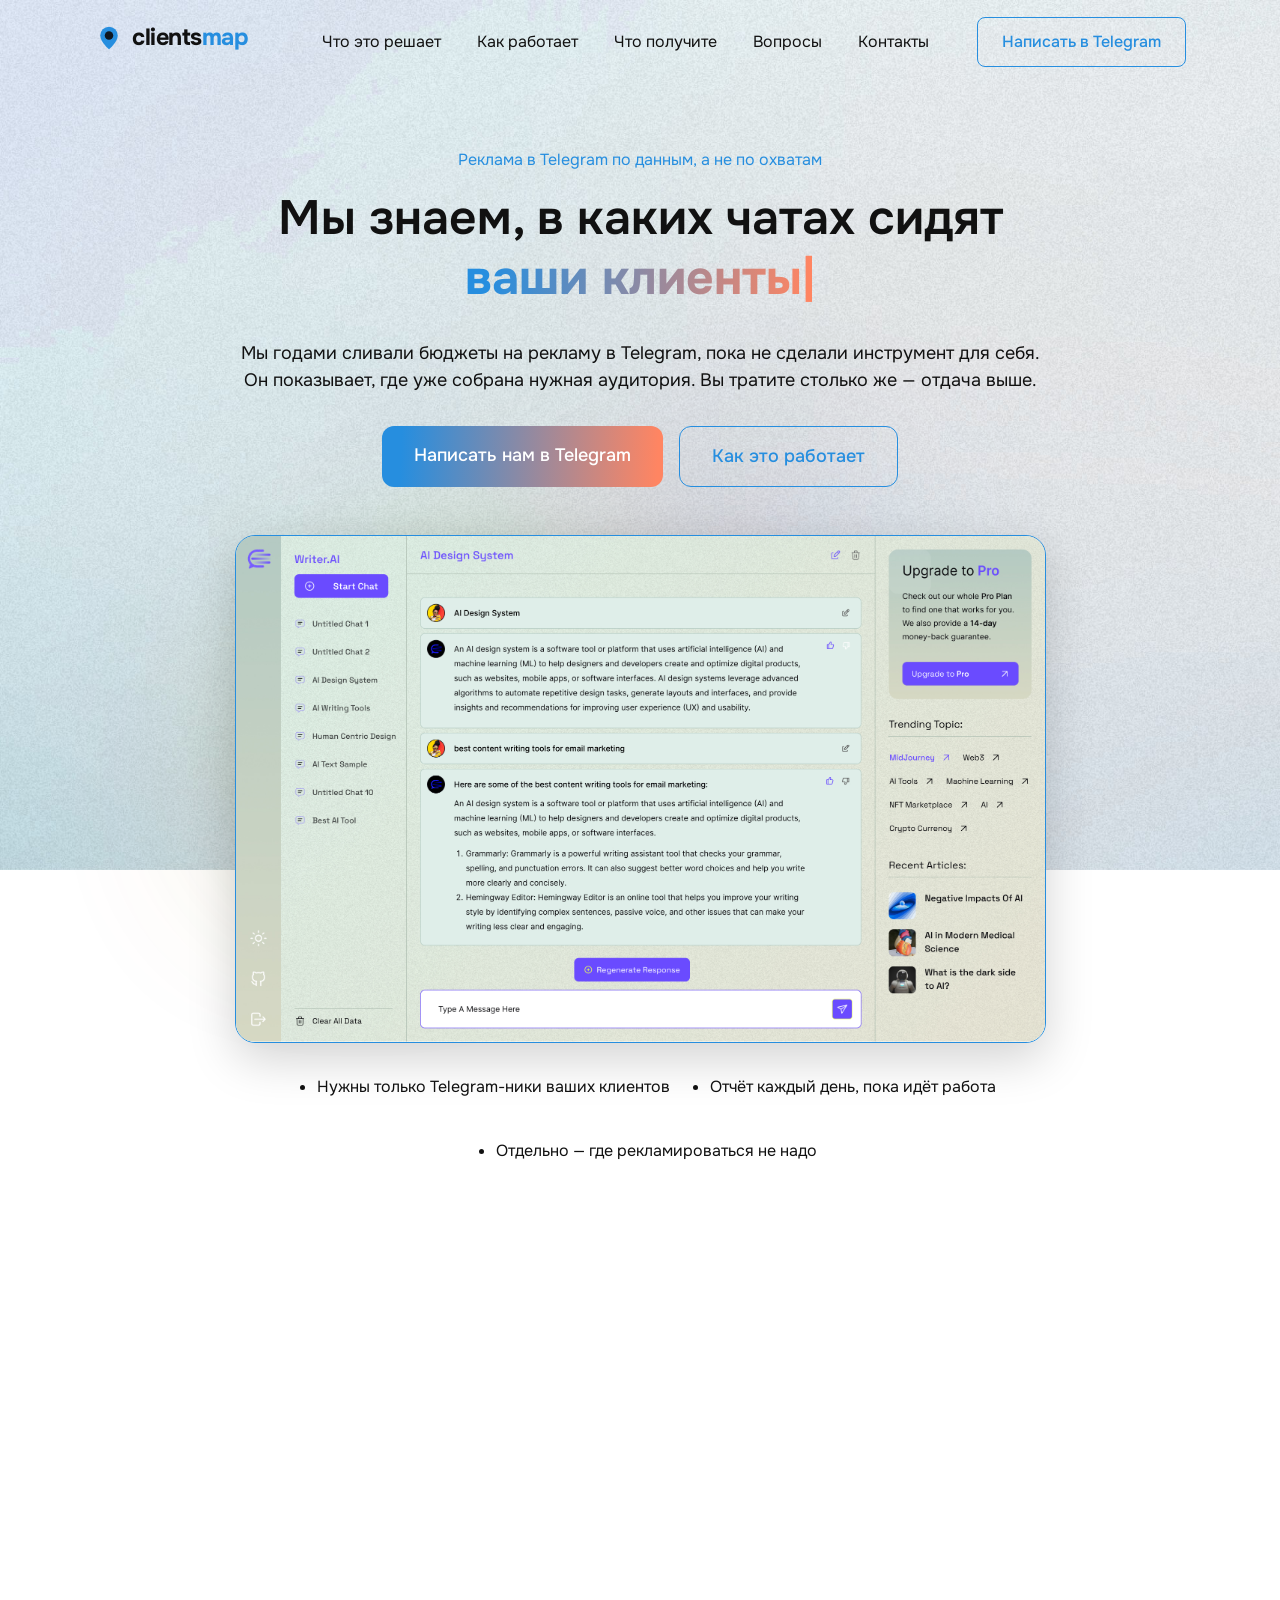
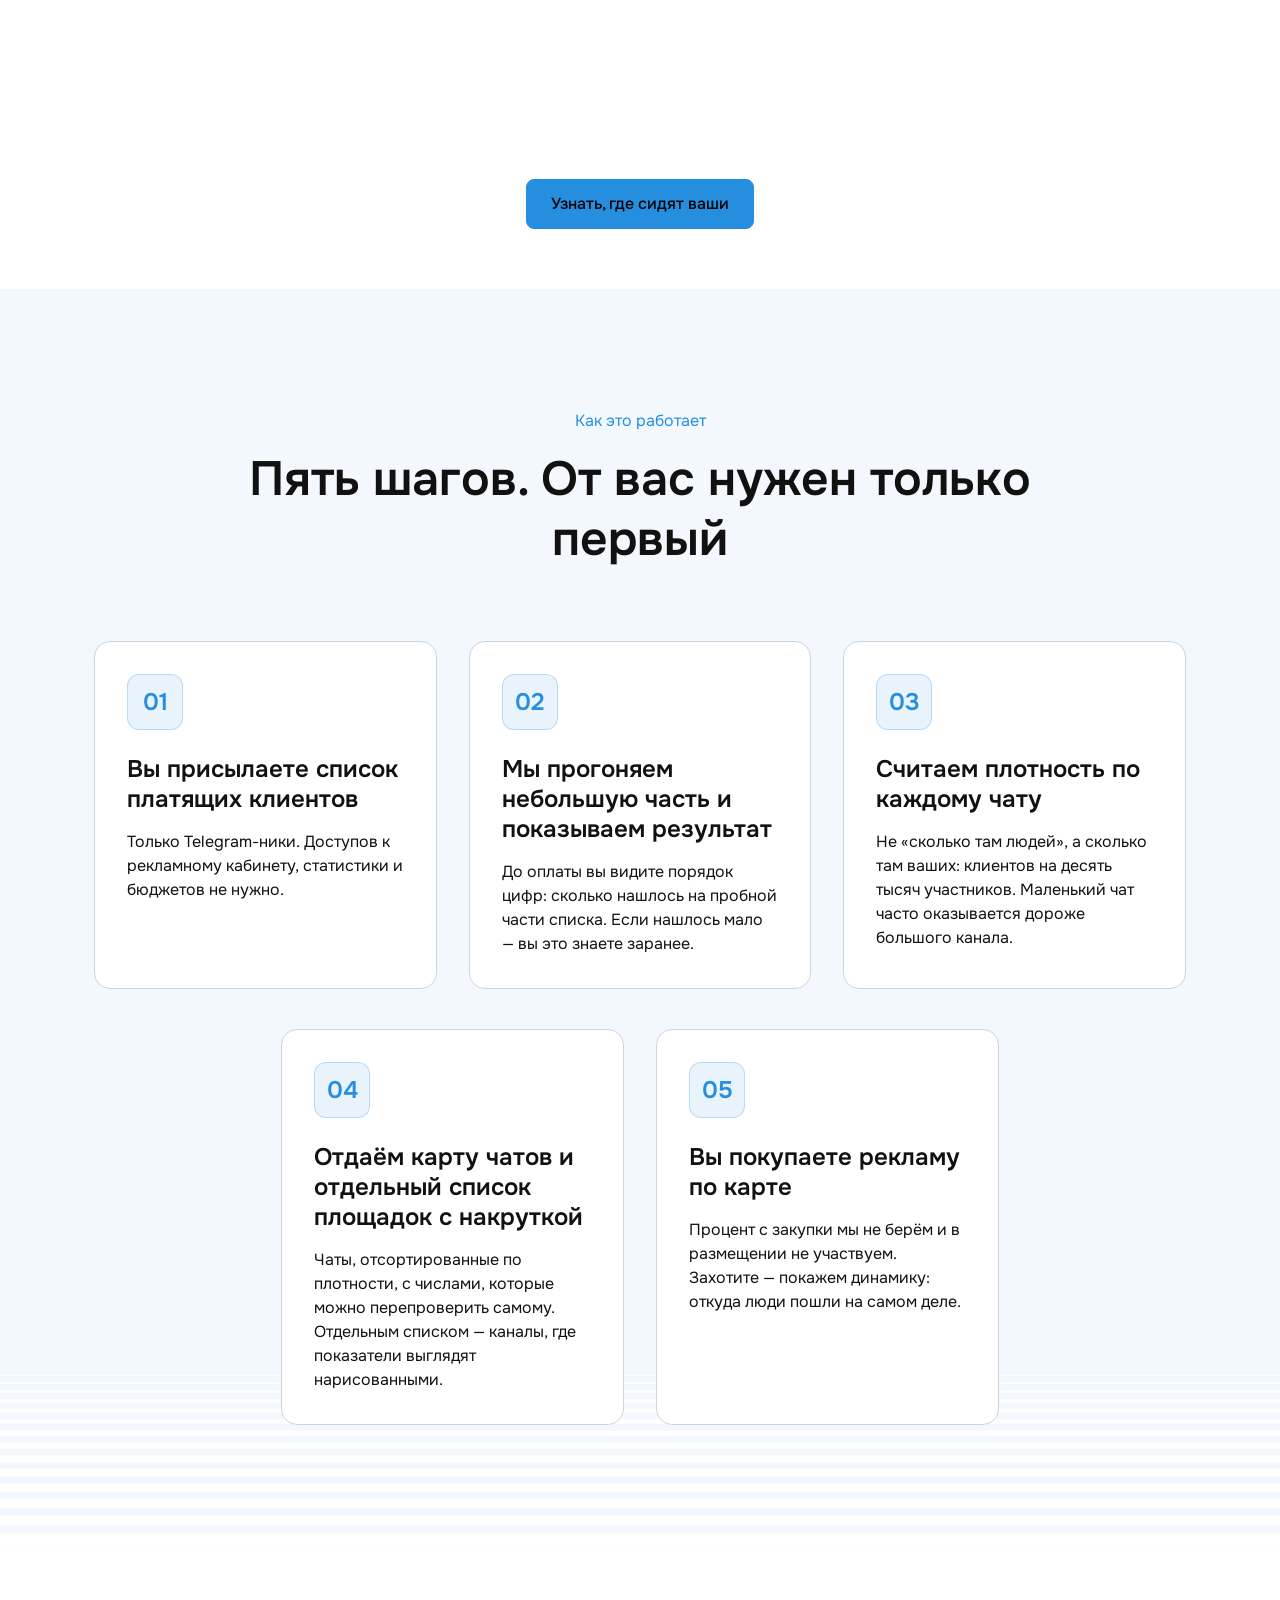
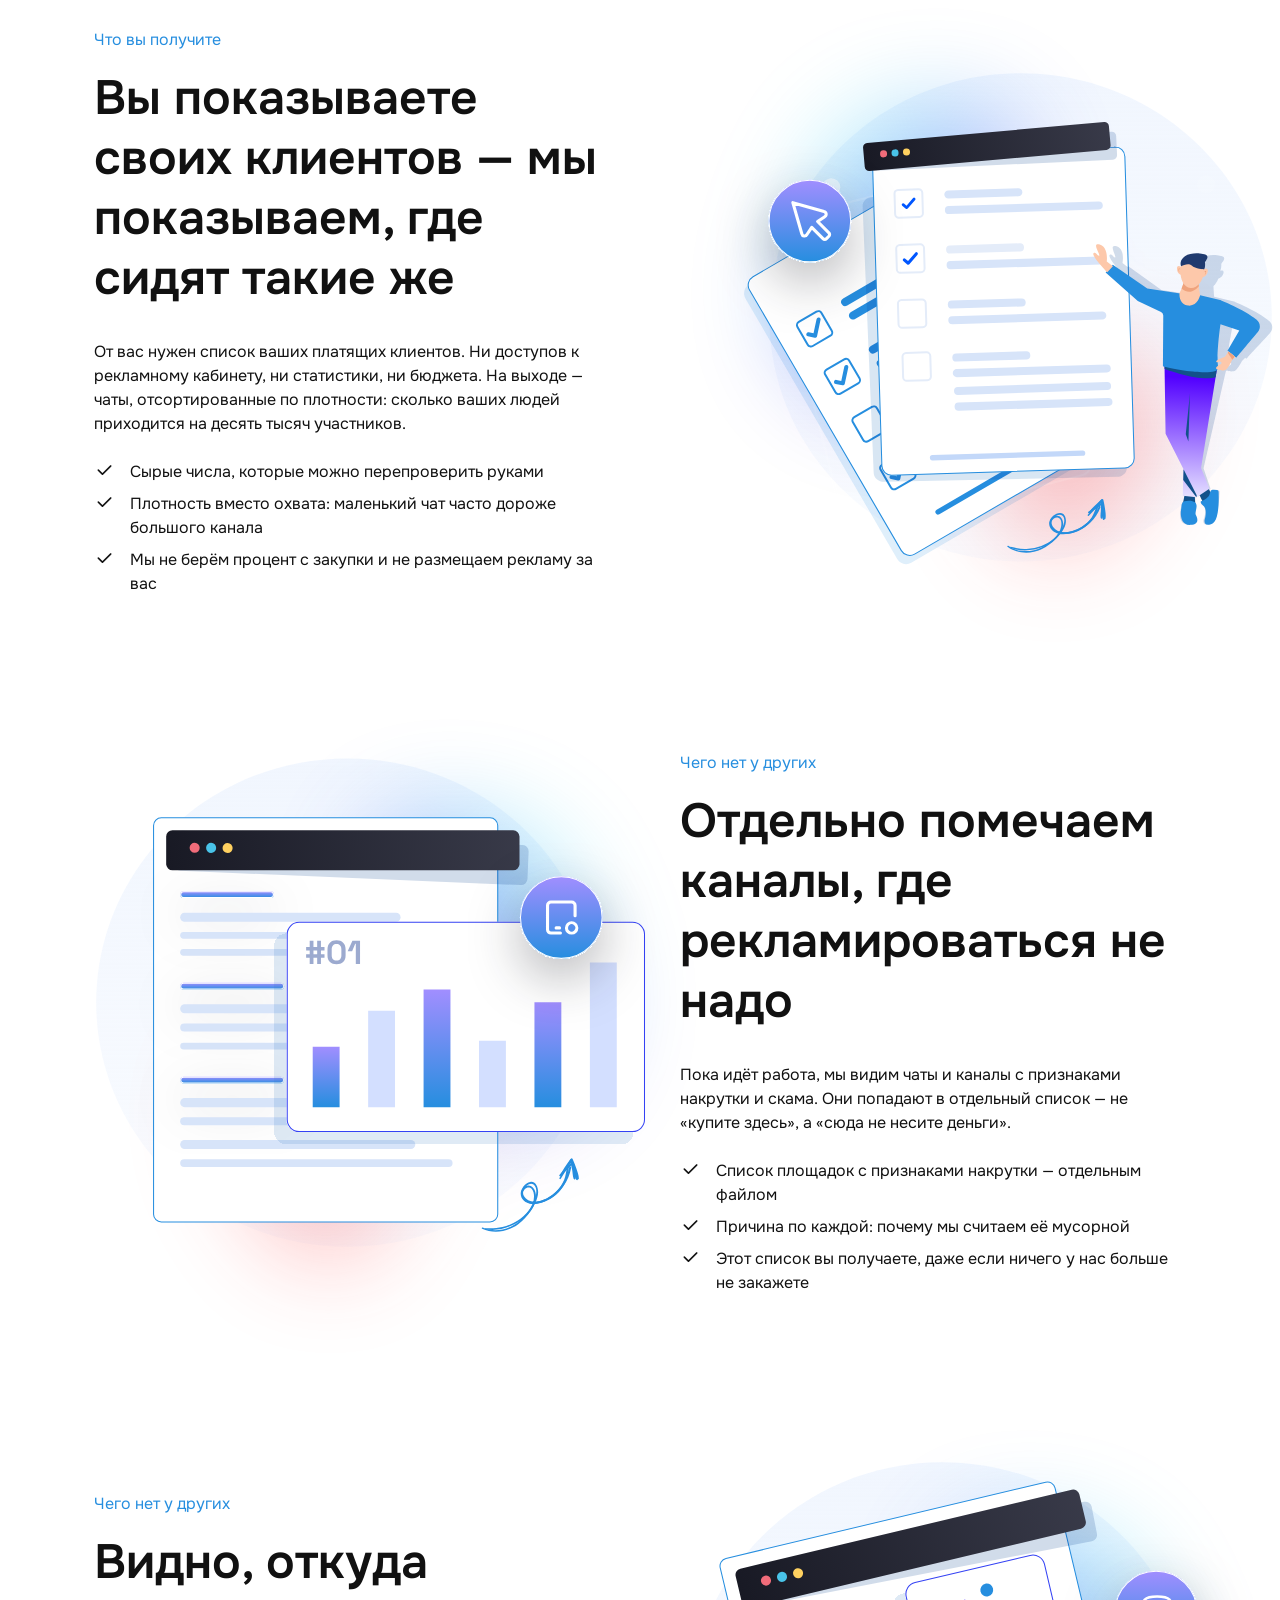
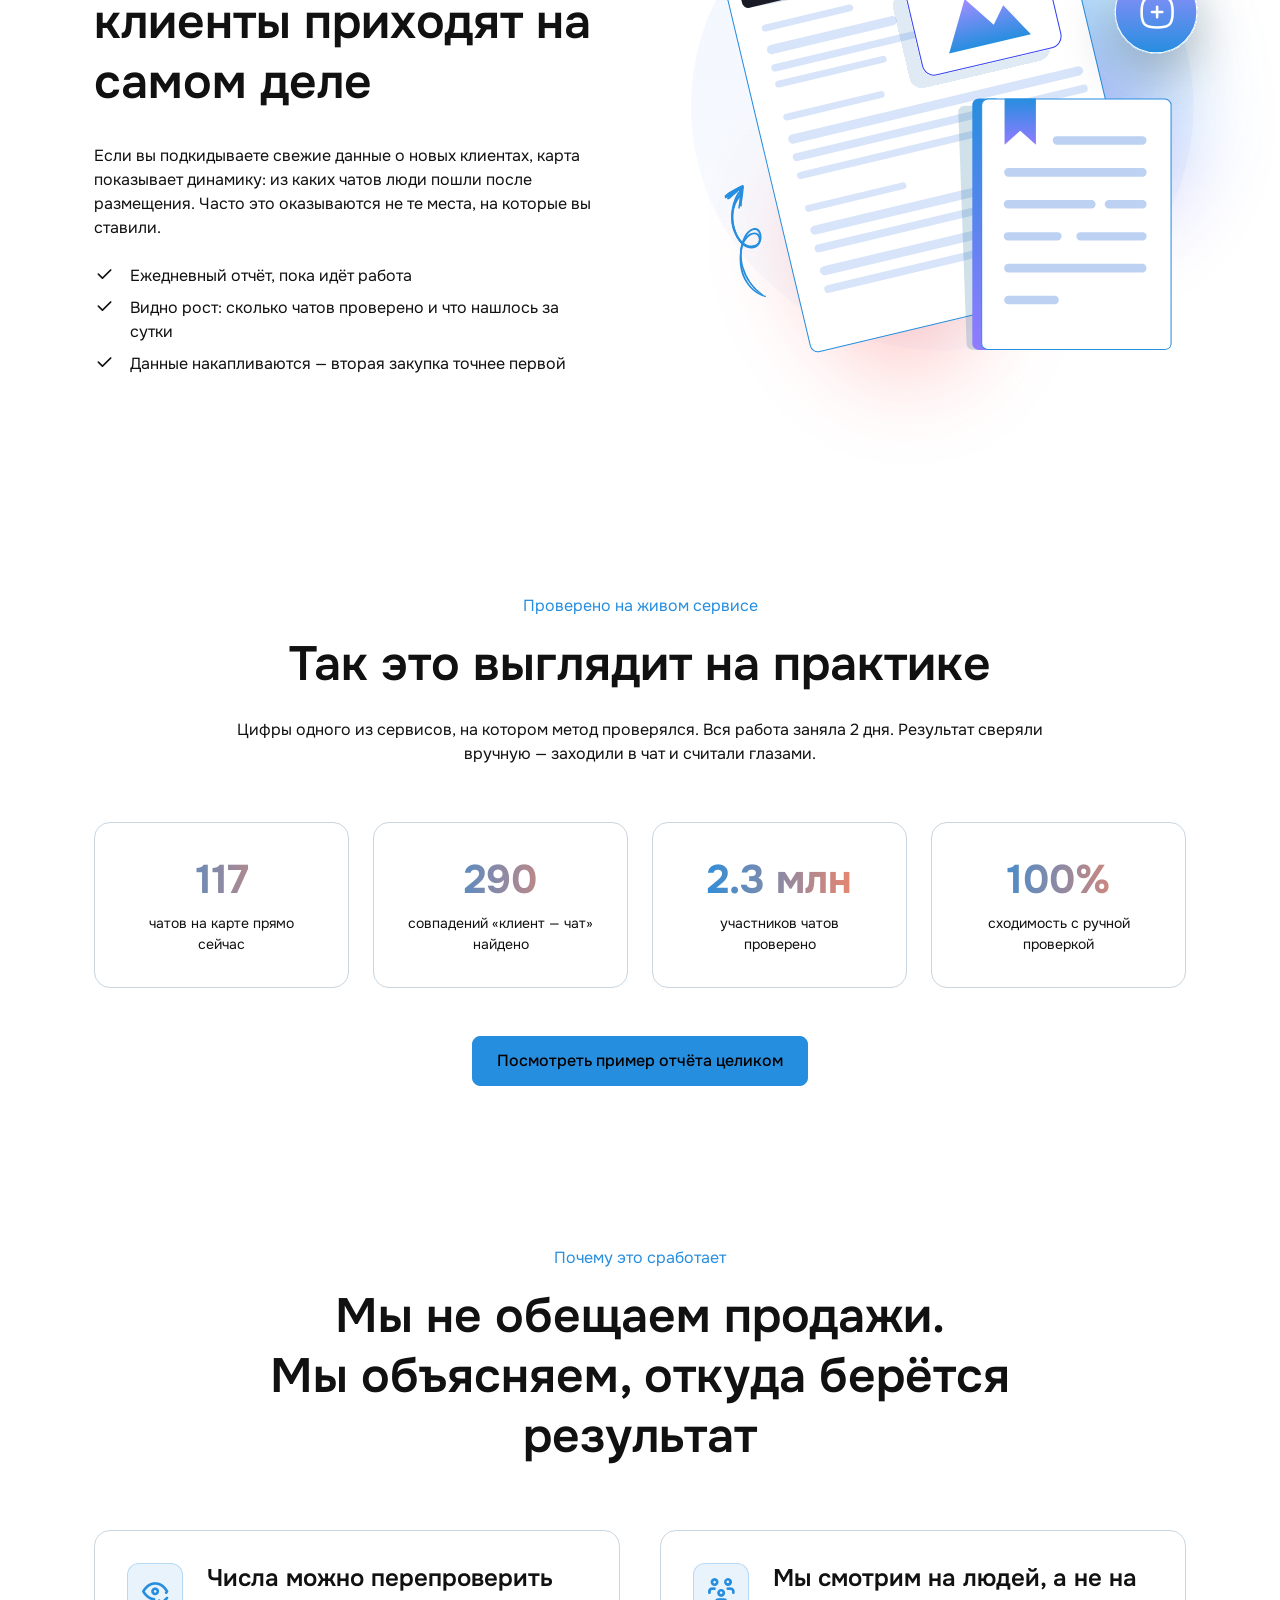
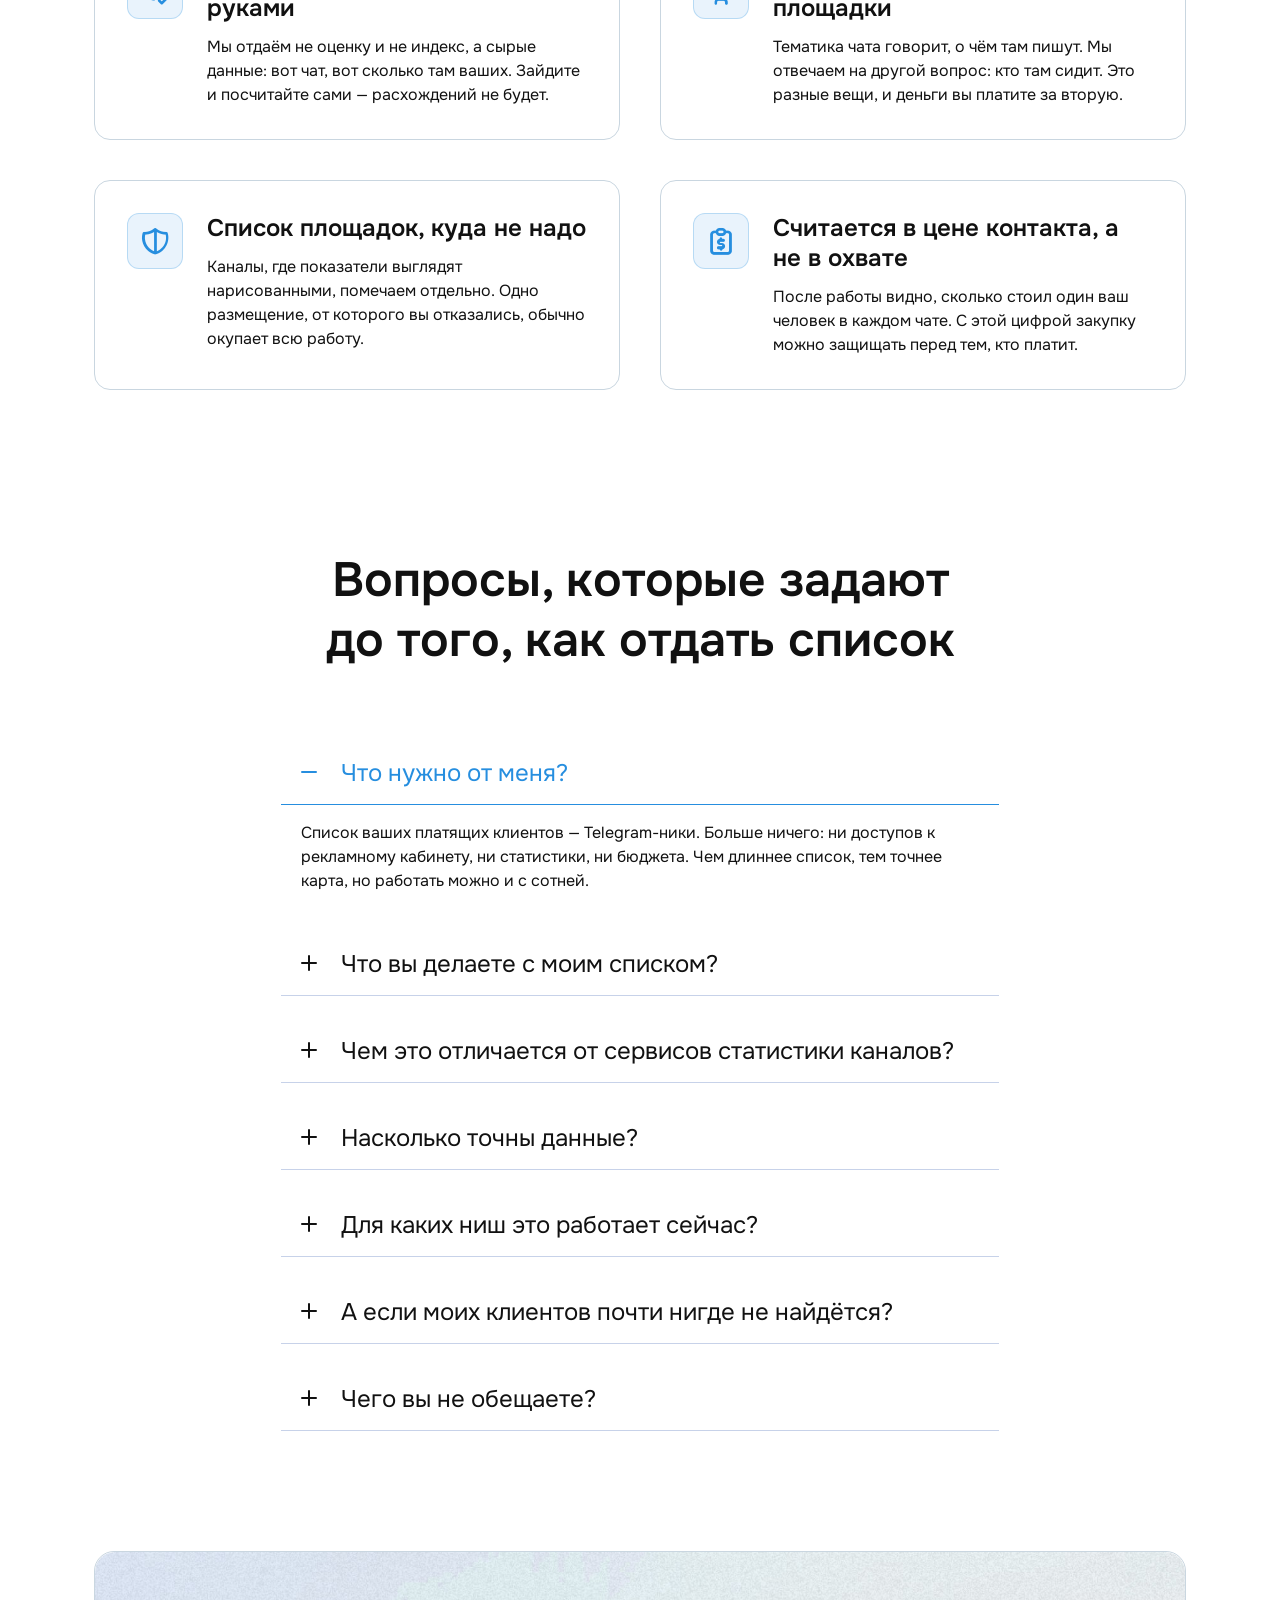
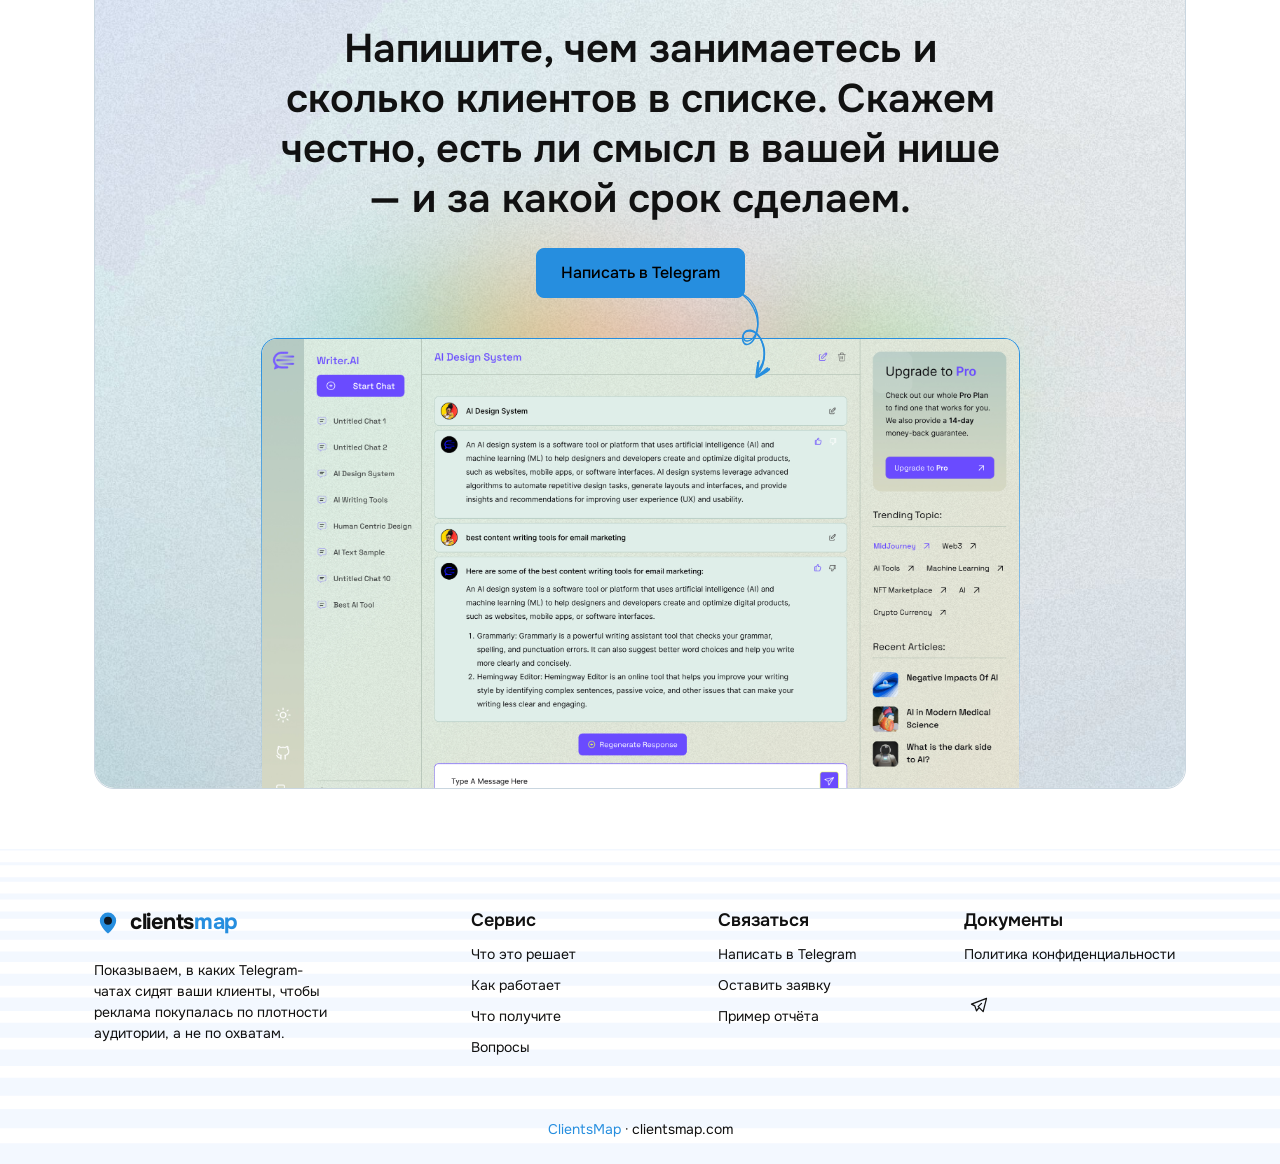
==== commit d821b2ec: "Правки Варика: убран жаргон, логотип сведён с палитрой" ====
--- a/index.html
+++ b/index.html
@@ -1 +1 @@
-<!DOCTYPE html><html lang="ru"><head><meta charSet="utf-8"/><meta name="viewport" content="width=device-width, initial-scale=1"/><meta name="viewport" content="width=device-width, initial-scale=1"/><link rel="preload" as="image" href="https://mc.yandex.ru/watch/112451333"/><link rel="stylesheet" href="/_next/static/css/e008b80ce0168f8d.css" data-precedence="next"/><link rel="stylesheet" href="/_next/static/css/e2a706d9f585fc41.css" data-precedence="next"/><link rel="preload" as="script" fetchPriority="low" href="/_next/static/chunks/webpack-4f7ef856f560f476.js"/><script src="/_next/static/chunks/fd9d1056-ad15f396ddf9b7e5.js" async=""></script><script src="/_next/static/chunks/117-1dcb5a3dc6cd755b.js" async=""></script><script src="/_next/static/chunks/main-app-92eacf9b0690cb42.js" async=""></script><script src="/_next/static/chunks/972-63c026cf2b9a37d3.js" async=""></script><script src="/_next/static/chunks/521-2ea0a8ee2efe18aa.js" async=""></script><script src="/_next/static/chunks/869-f943991c1857dffb.js" async=""></script><script src="/_next/static/chunks/app/(nopadding)/page-852018af060121c4.js" async=""></script><script src="/_next/static/chunks/app/(layout)/layout-22148f242b699f96.js" async=""></script><script src="/_next/static/chunks/app/(nopadding)/layout-4177ea07f495f2cd.js" async=""></script><script src="/_next/static/chunks/app/layout-a619b2968a91c517.js" async=""></script><link rel="preload" href="https://www.googletagmanager.com/gtag/js?id=G-K88P6CGLE0" as="script"/><link rel="preconnect" href="https://mc.yandex.ru"/><link rel="preconnect" href="https://www.googletagmanager.com"/><title>ClientsMap — в каких Telegram-чатах сидят ваши клиенты</title><meta name="description" content="Вы показываете список своих клиентов — мы показываем чаты, где их концентрация выше всего. Реклама покупается по плотности аудитории, а не по охватам."/><meta name="keywords" content="реклама в телеграм,где сидит аудитория,концентрация клиентов,telegram чаты аудитория,закупка рекламы телеграм,cpm телеграм"/><link rel="canonical" href="https://clientsmap.com/"/><meta name="yandex-verification" content="e656f3db8198a0fa"/><meta property="og:title" content="ClientsMap — в каких Telegram-чатах сидят ваши клиенты"/><meta property="og:description" content="Список клиентов на входе, карта чатов с их концентрацией на выходе."/><meta property="og:url" content="https://clientsmap.com/"/><meta property="og:site_name" content="ClientsMap"/><meta property="og:image" content="https://clientsmap.com/og.png"/><meta property="og:image:width" content="1200"/><meta property="og:image:height" content="630"/><meta property="og:type" content="website"/><meta name="twitter:card" content="summary_large_image"/><meta name="twitter:title" content="ClientsMap — в каких Telegram-чатах сидят ваши клиенты"/><meta name="twitter:description" content="Список клиентов на входе, карта чатов с их концентрацией на выходе."/><meta name="twitter:image" content="https://clientsmap.com/og.png"/><link rel="icon" href="/favicon.ico" type="image/x-icon" sizes="16x16"/><link rel="icon" href="/favicon.ico" sizes="any"/><link rel="icon" href="/favicon.svg" type="image/svg+xml"/><link rel="apple-touch-icon" href="/apple-touch-icon.png"/><script type="application/ld+json">{"@context":"https://schema.org","@type":"Organization","name":"ClientsMap","url":"https://clientsmap.com","description":"Карта концентрации клиентов в Telegram-чатах для точной закупки рекламы."}</script><script src="/_next/static/chunks/polyfills-42372ed130431b0a.js" noModule=""></script></head><body><div class="wrapper d-flex flex-column justify-between"><nav class="navbar navbar-expand-lg fixed-top"><div class="container"><a class="navbar-brand" aria-label="ClientsMap" href="/"><span class="d-inline-flex align-center gap-2 logo-mark"><svg xmlns="http://www.w3.org/2000/svg" viewBox="0 0 24 24" width="30" height="30" fill="none" aria-hidden="true"><path d="M12 21s7-5.686 7-11a7 7 0 1 0-14 0c0 5.314 7 11 7 11Z" fill="#22c98a"></path><circle cx="12" cy="10" r="3.4" fill="#0f1720"></circle></svg><span class="logo-text" style="font-size:23.400000000000002px">clients<span>map</span></span></span></a><button class="navbar-toggler" type="button"><div class="navbar-toggler-icon"><span></span><span></span><span></span></div></button><div class="collapse navbar-collapse"><div class="navbar-content-inner ms-lg-auto d-flex flex-column flex-lg-row align-lg-center gap-4 gap-lg-10 p-2 p-lg-0"><ul class="navbar-nav gap-lg-2 gap-xl-5"><li class="nav-item"><a class="nav-link" href="/#problems">Что это решает</a></li><li class="nav-item"><a class="nav-link" href="/#how">Как работает</a></li><li class="nav-item"><a class="nav-link" href="/#result">Что получите</a></li><li class="nav-item"><a class="nav-link" href="/#faq">Вопросы</a></li><li class="nav-item"><a class="nav-link" href="/contact/">Контакты</a></li></ul><div class=""><a class="btn btn-outline-primary" href="https://t.me/clientsmap">Написать в Telegram</a></div></div></div></div></nav><main class="flex-grow-1"><section class="hero-section style-1 overflow-hidden gradient-bg pt-30 pb-15 pb-lg-20 pt-xl-36"><div class="container"><div class="row justify-center"><div class="col-lg-9"><div class="text-center"><div class="position-relative z-1"><p class="text-primary" style="opacity:0;transition-property:transform opacity;transform:translateY(20px)">Реклама в Telegram по данным, а не по охватам</p><h1 class="text-dark mb-8" style="opacity:0;transition-property:transform opacity;transform:translateY(20px)">Мы знаем, в каких чатах сидят <br/><span class="fw-bold text-gradient-1 typed-animation">ваши клиенты</span></h1><p class="fs-lg mb-8" style="opacity:0;transition-property:transform opacity;transform:translateY(20px)">Мы годами сливали бюджеты на рекламу в Telegram, пока не сделали инструмент для себя. Он показывает, где уже собрана нужная аудитория. Вы тратите столько же — отдача выше.</p><div style="opacity:0;transition-property:transform opacity;transform:translateY(20px)"><div class="d-flex flex-wrap gap-4 justify-center"><a class="btn btn-lg btn-gradient-1" href="https://t.me/clientsmap">Написать нам в Telegram</a><a class="btn btn-lg btn-outline-primary" href="#how">Как это работает</a></div></div></div><div style="opacity:0;transition-property:transform opacity;transform:translateY(20px)"><div class="image-with-shape"><img alt="shape" loading="lazy" width="1503" height="1150" decoding="async" data-nimg="1" class="shape animate-scale" style="color:transparent" src="/_next/static/media/blurry-shape-1.f41fbf4f.svg"/><div class="mt-12 rounded-5 border border-primary shadow-lg overflow-hidden position-relative z-1"><img alt="Карта чатов с концентрацией клиентов" loading="lazy" width="2160" height="1351" decoding="async" data-nimg="1" class="img-fluid d-inline-block" style="color:transparent;background-size:cover;background-position:50% 50%;background-repeat:no-repeat;background-image:url(&quot;data:image/svg+xml;charset=utf-8,%3Csvg xmlns=&#x27;http://www.w3.org/2000/svg&#x27; viewBox=&#x27;0 0 320 200&#x27;%3E%3Cfilter id=&#x27;b&#x27; color-interpolation-filters=&#x27;sRGB&#x27;%3E%3CfeGaussianBlur stdDeviation=&#x27;20&#x27;/%3E%3CfeColorMatrix values=&#x27;1 0 0 0 0 0 1 0 0 0 0 0 1 0 0 0 0 0 100 -1&#x27; result=&#x27;s&#x27;/%3E%3CfeFlood x=&#x27;0&#x27; y=&#x27;0&#x27; width=&#x27;100%25&#x27; height=&#x27;100%25&#x27;/%3E%3CfeComposite operator=&#x27;out&#x27; in=&#x27;s&#x27;/%3E%3CfeComposite in2=&#x27;SourceGraphic&#x27;/%3E%3CfeGaussianBlur stdDeviation=&#x27;20&#x27;/%3E%3C/filter%3E%3Cimage width=&#x27;100%25&#x27; height=&#x27;100%25&#x27; x=&#x27;0&#x27; y=&#x27;0&#x27; preserveAspectRatio=&#x27;none&#x27; style=&#x27;filter: url(%23b);&#x27; href=&#x27;[data-uri]&#x27;/%3E%3C/svg%3E&quot;)" src="/_next/static/media/screen-6.7a24a926.jpg"/></div></div></div><ul class="d-flex flex-wrap gap-4 gap-md-8 gap-lg-10 align-center justify-center mt-8 mb-0"><li>Нужен только список ваших клиентов</li><li>Отчёт каждый день, пока идёт работа</li><li>Отдельно — где рекламироваться не надо</li></ul></div></div></div></div></section><section class="py-10 py-lg-15" id="problems"><div class="container"><div class="text-center mb-18"><h1 class="mb-0" style="opacity:0;transition-property:transform opacity;transform:translateY(20px)">Три вещи, из-за которых <br class="d-none d-lg-block"/>реклама в Telegram съедает деньги</h1></div><div class="row g-6 g-xl-14"><div class="col-lg-4" style="opacity:0;transition-property:transform opacity;transform:translateY(20px)"><div class="d-flex flex-column gap-6 flex-lg-row"><div class="icon w-14 h-14 flex-shrink-0 d-flex align-center justify-center rounded-3 p-2 border bg-primary bg-opacity-10 text-primary border-primary border-opacity-25"><i class="fs-3 ti ti-coin-off"></i></div><div class="content"><h4 class="mb-4 ">Бюджет уходит, выхлоп непонятный</h4><p>Вы покупаете охваты и надеетесь, что среди них есть ваша аудитория. Отчёт приходит в показах, а не в клиентах, и проверить его нечем.</p></div></div></div><div class="col-lg-4" style="opacity:0;transition-property:transform opacity;transform:translateY(20px)"><div class="d-flex flex-column gap-6 flex-lg-row"><div class="icon w-14 h-14 flex-shrink-0 d-flex align-center justify-center rounded-3 p-2 border bg-primary bg-opacity-10 text-primary border-primary border-opacity-25"><i class="fs-3 ti ti-chart-arrows-vertical"></i></div><div class="content"><h4 class="mb-4 ">Цена размещения растёт, качество нет</h4><p>Крупный канал стоит дорого потому, что он крупный. Чат на три тысячи человек, где сидят двадцать ваших клиентов, стоит копейки — но его надо сначала найти.</p></div></div></div><div class="col-lg-4" style="opacity:0;transition-property:transform opacity;transform:translateY(20px)"><div class="d-flex flex-column gap-6 flex-lg-row"><div class="icon w-14 h-14 flex-shrink-0 d-flex align-center justify-center rounded-3 p-2 border bg-primary bg-opacity-10 text-primary border-primary border-opacity-25"><i class="fs-3 ti ti-map-search"></i></div><div class="content"><h4 class="mb-4 ">Непонятно, где ваша ниша</h4><p>Название чата и состав его участников — разные вещи. Тематика говорит о том, о чём там пишут, а не о том, кто там сидит.</p></div></div></div></div><div class="text-center mt-12"><a class="btn btn-primary" href="https://t.me/clientsmap">Обсудить свою задачу</a></div></div></section><section class="bg-striped bg-striped-sm bg-striped-bottom bg-light-blue py-20 py-lg-30" id="how"><div class="container"><div class="row justify-center mb-18"><div class="col-lg-9"><div class="text-center"><p class="text-primary" style="opacity:0;transition-property:transform opacity;transform:translateY(20px)">Как это работает</p><h1 class="mb-0" style="opacity:0;transition-property:transform opacity;transform:translateY(20px)">Пять шагов. От вас нужен только первый</h1></div></div></div><div class="row justify-center row-cols-1 row-cols-md-2 row-cols-lg-3 gx-8 gy-10"><div class="col" style="opacity:0;transition-property:transform opacity;transform:translateY(20px)"><div class="h-full bg-white rounded-4 p-8 border"><div class="icon w-14 h-14 flex-shrink-0 d-flex align-center justify-center rounded-3 p-2 border bg-primary bg-opacity-10 text-primary border-primary border-opacity-25 mb-6"><h4 class="mb-0">01</h4></div><h4 class="mb-4">Вы присылаете список платящих клиентов</h4><p class="mb-0">Только Telegram-ники. Доступов к рекламному кабинету, статистики и бюджетов не нужно.</p></div></div><div class="col" style="opacity:0;transition-property:transform opacity;transform:translateY(20px)"><div class="h-full bg-white rounded-4 p-8 border"><div class="icon w-14 h-14 flex-shrink-0 d-flex align-center justify-center rounded-3 p-2 border bg-primary bg-opacity-10 text-primary border-primary border-opacity-25 mb-6"><h4 class="mb-0">02</h4></div><h4 class="mb-4">Мы прогоняем небольшую часть и показываем результат</h4><p class="mb-0">До оплаты вы видите порядок цифр: сколько нашлось на пробной части списка. Если нашлось мало — вы это знаете заранее.</p></div></div><div class="col" style="opacity:0;transition-property:transform opacity;transform:translateY(20px)"><div class="h-full bg-white rounded-4 p-8 border"><div class="icon w-14 h-14 flex-shrink-0 d-flex align-center justify-center rounded-3 p-2 border bg-primary bg-opacity-10 text-primary border-primary border-opacity-25 mb-6"><h4 class="mb-0">03</h4></div><h4 class="mb-4">Считаем плотность по каждому чату</h4><p class="mb-0">Не «сколько там людей», а сколько там ваших: клиентов на десять тысяч участников. Маленький чат часто оказывается дороже большого канала.</p></div></div><div class="col" style="opacity:0;transition-property:transform opacity;transform:translateY(20px)"><div class="h-full bg-white rounded-4 p-8 border"><div class="icon w-14 h-14 flex-shrink-0 d-flex align-center justify-center rounded-3 p-2 border bg-primary bg-opacity-10 text-primary border-primary border-opacity-25 mb-6"><h4 class="mb-0">04</h4></div><h4 class="mb-4">Отдаём карту и список площадок, куда нести деньги не надо</h4><p class="mb-0">Чаты по плотности с сырыми числами — их можно перепроверить руками. Отдельно — каналы с признаками накрутки.</p></div></div><div class="col" style="opacity:0;transition-property:transform opacity;transform:translateY(20px)"><div class="h-full bg-white rounded-4 p-8 border"><div class="icon w-14 h-14 flex-shrink-0 d-flex align-center justify-center rounded-3 p-2 border bg-primary bg-opacity-10 text-primary border-primary border-opacity-25 mb-6"><h4 class="mb-0">05</h4></div><h4 class="mb-4">Вы покупаете рекламу по карте</h4><p class="mb-0">Процент с закупки мы не берём и в размещении не участвуем. Захотите — покажем динамику: откуда люди пошли на самом деле.</p></div></div></div></div></section><section class="py-10 py-lg-15" id="what"><div class="container"><div class="row g-6 gx-lg-14 gx-xl-20 align-center"><div class="col-lg-6" style="opacity:0;transition-property:transform opacity;transform:translateY(20px)"><div class="content"><p class="text-primary">Что вы получите</p><h1 class=" mb-8">Вы показываете своих клиентов — мы показываем, где сидят такие же</h1><p class="mb-6">От вас нужен список ваших платящих клиентов. Ни доступов к рекламному кабинету, ни статистики, ни бюджета. На выходе — чаты, отсортированные по плотности: сколько ваших людей приходится на десять тысяч участников.</p><ul class="list-unstyled list-check mb-8"><li><i class="ti ti-check fs-5"></i><span>Сырые числа, которые можно перепроверить руками</span></li><li><i class="ti ti-check fs-5"></i><span>Плотность вместо охвата: маленький чат часто дороже большого канала</span></li><li><i class="ti ti-check fs-5"></i><span>Мы не берём процент с закупки и не размещаем рекламу за вас</span></li></ul></div></div><div class="col-lg-6" style="opacity:0;transition-property:transform opacity;transform:translateY(20px)"><div class="feature-img"><img alt="icon" loading="lazy" width="608" height="647" decoding="async" data-nimg="1" style="color:transparent" src="/images/illustrations/feature-illustration-1-blue.svg"/></div></div></div><div class="row g-6 gx-lg-14 gx-xl-20 align-center flex-row-reverse mt-10"><div class="col-lg-6" style="opacity:0;transition-property:transform opacity;transform:translateY(20px)"><div class="content"><p class="text-primary">Чего нет у других</p><h1 class=" mb-8">Отдельно помечаем каналы, где рекламироваться не надо</h1><p class="mb-6">Пока идёт работа, мы видим чаты и каналы с признаками накрутки и скама. Они попадают в отдельный список — не «купите здесь», а «сюда не несите деньги».</p><ul class="list-unstyled list-check mb-8"><li><i class="ti ti-check fs-5"></i><span>Список площадок с признаками накрутки — отдельным файлом</span></li><li><i class="ti ti-check fs-5"></i><span>Причина по каждой: почему мы считаем её мусорной</span></li><li><i class="ti ti-check fs-5"></i><span>Этот список вы получаете, даже если ничего у нас больше не закажете</span></li></ul></div></div><div class="col-lg-6" style="opacity:0;transition-property:transform opacity;transform:translateY(20px)"><div class="feature-img"><img alt="icon" loading="lazy" width="608" height="647" decoding="async" data-nimg="1" style="color:transparent" src="/images/illustrations/feature-illustration-2-blue.svg"/></div></div></div><div class="row g-6 gx-lg-14 gx-xl-20 align-center mt-10"><div class="col-lg-6" style="opacity:0;transition-property:transform opacity;transform:translateY(20px)"><div class="content"><p class="text-primary">Чего нет у других</p><h1 class=" mb-8">Видно, откуда клиенты приходят на самом деле</h1><p class="mb-6">Если вы подкидываете свежие данные о новых клиентах, карта показывает динамику: из каких чатов люди пошли после размещения. Часто это оказываются не те места, на которые вы ставили.</p><ul class="list-unstyled list-check mb-8"><li><i class="ti ti-check fs-5"></i><span>Ежедневный отчёт, пока идёт работа</span></li><li><i class="ti ti-check fs-5"></i><span>Видно рост: сколько чатов проверено и что нашлось за сутки</span></li><li><i class="ti ti-check fs-5"></i><span>Данные накапливаются — вторая закупка точнее первой</span></li></ul></div></div><div class="col-lg-6" style="opacity:0;transition-property:transform opacity;transform:translateY(20px)"><div class="feature-img"><img alt="icon" loading="lazy" width="608" height="647" decoding="async" data-nimg="1" style="color:transparent" src="/images/illustrations/feature-illustration-3-blue.svg"/></div></div></div></div></section><section class="py-10 py-lg-15" id="result"><div class="container"><div class="row justify-center mb-14"><div class="col-lg-9"><div class="text-center"><p class="text-primary" style="opacity:0;transition-property:transform opacity;transform:translateY(20px)">Проверено на живом сервисе</p><h1 class="mb-6" style="opacity:0;transition-property:transform opacity;transform:translateY(20px)">Так это выглядит на практике</h1><p class="mb-0" style="opacity:0;transition-property:transform opacity;transform:translateY(20px)">Цифры одного из сервисов, на котором метод проверялся. Вся работа заняла <!-- -->2<!-- --> дня. Результат сверяли вручную — заходили в чат и считали глазами.</p></div></div></div><div class="row row-cols-2 row-cols-lg-4 g-6"><div class="col" style="opacity:0;transition-property:transform opacity;transform:translateY(20px)"><div class="h-full text-center bg-white rounded-4 border p-8"><h2 class="text-gradient-1 fw-bold mb-2">117</h2><p class="fs-sm mb-0">чатов на карте прямо сейчас</p></div></div><div class="col" style="opacity:0;transition-property:transform opacity;transform:translateY(20px)"><div class="h-full text-center bg-white rounded-4 border p-8"><h2 class="text-gradient-1 fw-bold mb-2">290</h2><p class="fs-sm mb-0">совпадений «клиент — чат» найдено</p></div></div><div class="col" style="opacity:0;transition-property:transform opacity;transform:translateY(20px)"><div class="h-full text-center bg-white rounded-4 border p-8"><h2 class="text-gradient-1 fw-bold mb-2">2.3 млн</h2><p class="fs-sm mb-0">участников чатов проверено</p></div></div><div class="col" style="opacity:0;transition-property:transform opacity;transform:translateY(20px)"><div class="h-full text-center bg-white rounded-4 border p-8"><h2 class="text-gradient-1 fw-bold mb-2">100%</h2><p class="fs-sm mb-0">сходимость с ручной проверкой</p></div></div></div><div class="text-center mt-12" style="opacity:0;transition-property:transform opacity;transform:translateY(20px)"><a class="btn btn-primary" href="/example/">Посмотреть пример отчёта целиком</a></div></div></section><section class="bg-striped bg-striped-sm py-20 py-lg-25" id="why"><div class="container"><div class="row justify-center mb-16"><div class="col-lg-9"><div class="text-center"><p class="text-primary" style="opacity:0;transition-property:transform opacity;transform:translateY(20px)">Почему это сработает</p><h1 class="mb-0" style="opacity:0;transition-property:transform opacity;transform:translateY(20px)">Мы не обещаем продажи. <br class="d-none d-md-block"/>Мы объясняем, откуда берётся результат</h1></div></div></div><div class="row row-cols-1 row-cols-md-2 g-6 g-xl-10"><div class="col" style="opacity:0;transition-property:transform opacity;transform:translateY(20px)"><div class="h-full bg-white rounded-4 border p-8 d-flex flex-column gap-4 flex-lg-row gap-lg-6"><div class="icon w-14 h-14 flex-shrink-0 d-flex align-center justify-center rounded-3 p-2 border bg-primary bg-opacity-10 text-primary border-primary border-opacity-25"><i class="fs-3 ti ti-eye-check"></i></div><div><h4 class="mb-3">Числа можно перепроверить руками</h4><p class="mb-0">Мы отдаём не оценку и не индекс, а сырые данные: вот чат, вот сколько там ваших. Зайдите и посчитайте сами — расхождений не будет.</p></div></div></div><div class="col" style="opacity:0;transition-property:transform opacity;transform:translateY(20px)"><div class="h-full bg-white rounded-4 border p-8 d-flex flex-column gap-4 flex-lg-row gap-lg-6"><div class="icon w-14 h-14 flex-shrink-0 d-flex align-center justify-center rounded-3 p-2 border bg-primary bg-opacity-10 text-primary border-primary border-opacity-25"><i class="fs-3 ti ti-users-group"></i></div><div><h4 class="mb-3">Мы смотрим на людей, а не на площадки</h4><p class="mb-0">Тематика чата говорит, о чём там пишут. Мы отвечаем на другой вопрос: кто там сидит. Это разные вещи, и деньги вы платите за вторую.</p></div></div></div><div class="col" style="opacity:0;transition-property:transform opacity;transform:translateY(20px)"><div class="h-full bg-white rounded-4 border p-8 d-flex flex-column gap-4 flex-lg-row gap-lg-6"><div class="icon w-14 h-14 flex-shrink-0 d-flex align-center justify-center rounded-3 p-2 border bg-primary bg-opacity-10 text-primary border-primary border-opacity-25"><i class="fs-3 ti ti-shield-half"></i></div><div><h4 class="mb-3">Список площадок, куда не надо</h4><p class="mb-0">Каналы с признаками накрутки помечаем отдельно. Один несделанный неудачный залив обычно окупает всю работу.</p></div></div></div><div class="col" style="opacity:0;transition-property:transform opacity;transform:translateY(20px)"><div class="h-full bg-white rounded-4 border p-8 d-flex flex-column gap-4 flex-lg-row gap-lg-6"><div class="icon w-14 h-14 flex-shrink-0 d-flex align-center justify-center rounded-3 p-2 border bg-primary bg-opacity-10 text-primary border-primary border-opacity-25"><i class="fs-3 ti ti-report-money"></i></div><div><h4 class="mb-3">Считается в цене контакта, а не в охвате</h4><p class="mb-0">После работы видно, сколько стоил один ваш человек в каждом чате. С этой цифрой закупку можно защищать перед тем, кто платит.</p></div></div></div></div></div></section><section class="py-10 py-lg-15" id="faq"><div class="container"><div class="row justify-center mb-18"><div class="col-lg-10"><div class="text-center"><h1 class="mb-0" style="opacity:0;transition-property:transform opacity;transform:translateY(20px)">Вопросы, которые задают <br class="d-none d-md-block"/>до того, как отдать список</h1></div></div></div><div class="row justify-center"><div class="col-lg-8" style="opacity:0;transition-property:transform opacity;transform:translateY(20px)"><div class="accordion accordion-flush d-flex flex-column gap-6" id="faqAccordion"><div class="accordion-item"><h2 class="accordion-header"><button class="accordion-button " type="button"><span class="icon"></span>Что нужно от меня?</button></h2><div class="accordion-collapse collapse show" style="opacity:1;visibility:visible;height:auto"><div class="accordion-body">Список ваших платящих клиентов — Telegram-ники. Больше ничего: ни доступов к рекламному кабинету, ни статистики, ни бюджета. Чем длиннее список, тем точнее карта, но работать можно и с сотней.</div></div></div><div class="accordion-item"><h2 class="accordion-header"><button class="accordion-button collapsed" type="button"><span class="icon"></span>Что вы делаете с моим списком?</button></h2></div><div class="accordion-item"><h2 class="accordion-header"><button class="accordion-button collapsed" type="button"><span class="icon"></span>Чем это отличается от сервисов статистики каналов?</button></h2></div><div class="accordion-item"><h2 class="accordion-header"><button class="accordion-button collapsed" type="button"><span class="icon"></span>Насколько точны данные?</button></h2></div><div class="accordion-item"><h2 class="accordion-header"><button class="accordion-button collapsed" type="button"><span class="icon"></span>Для каких ниш это работает сейчас?</button></h2></div><div class="accordion-item"><h2 class="accordion-header"><button class="accordion-button collapsed" type="button"><span class="icon"></span>А если моих клиентов почти нигде не найдётся?</button></h2></div><div class="accordion-item"><h2 class="accordion-header"><button class="accordion-button collapsed" type="button"><span class="icon"></span>Чего вы не обещаете?</button></h2></div></div></div></div></div></section><section class="cta-section py-10 py-lg-15" style="opacity:0;transition-property:transform opacity;transform:translateY(20px)"><div class="container"><div class="rounded-5 border position-relative z-1 gradient-bg"><div class="animate-scale position-absolute w-full h-full z-n1"><img alt="shape" loading="lazy" width="1228" height="590" decoding="async" data-nimg="1" class="bg-shape img-fluid" style="color:transparent" src="/_next/static/media/blurry-shape-4.8e3bf404.svg"/></div><div class="row justify-center"><div class="col-lg-10"><div class="text-center pt-6 px-6 pt-md-10 px-md-10 pt-lg-18 px-lg-18"><h2 class="mb-6 ">Напишите, чем занимаетесь и сколько клиентов в списке. Скажем честно, есть ли смысл в вашей нише — и за какой срок сделаем.</h2><a class="btn btn-primary" href="https://t.me/clientsmap">Написать в Telegram</a><div class="cta-image-container mt-10"><svg xmlns="http://www.w3.org/2000/svg" fill="none" viewBox="0 0 34 90" class="text-primary arrow-shape"><path fill="currentColor" d="M3.724 2.303c8.095 4.54 13.968 13.648 16.408 22.434 2.336 8.415 2.426 20.276-5.705 25.79-2.961 2.01-7.092 2.24-8.781-1.444-1.571-3.422.29-7.096 3.683-8.452 9.162-3.663 16.334 8.02 18.234 15.324a30.563 30.563 0 0 1 .279 14.195c-.952 4.334-2.866 9.283-6.298 12.254-.494.427-1.3-.29-.971-.84 1.77-2.928 3.677-5.571 4.79-8.851 1.155-3.405 1.62-7.048 1.44-10.626-.358-7.103-3.568-15.745-10.125-19.354-3.476-1.912-10.316-1.353-10.055 3.973.107 2.158 1.647 4.035 3.933 3.81 2.086-.209 4.001-1.766 5.333-3.279 5.427-6.16 4.857-15.89 2.67-23.215a39.21 39.21 0 0 0-5.682-11.577c-2.69-3.76-6.017-6.61-9.592-9.472-.35-.277.039-.896.44-.67Z"></path><path fill="currentColor" d="M1.562.977c9.931 2.79 17.058 11.508 19.312 21.4 1.085 4.762 1.187 9.7.548 14.54-.653 4.937-1.854 10.549-4.949 14.589-2.156 2.82-7.305 5.961-10.266 2.388-2.608-3.142-2.18-9.094.45-12.093 2.945-3.356 8.048-2.969 11.491-.718 4.112 2.688 6.675 7.596 8.265 12.12 3.48 9.905 2.395 21.33-3.11 30.327-.527.858-1.947.203-1.423-.676 3.935-6.565 5.559-14.253 4.688-21.84-.443-3.864-1.552-7.677-3.306-11.147-2.011-3.973-5.078-8.396-9.854-8.994-5.273-.66-7.99 4.089-7.3 8.82.403 2.76 1.938 4.99 5.042 4.079 2.519-.74 4.35-3.051 5.51-5.296 3.708-7.194 4.563-16.802 3.066-24.658C17.848 13.969 11.217 4.92 1.373 1.995.736 1.812.917.797 1.563.977Z"></path><path fill="currentColor" d="M21.218 73.052c.375 2.062.446 4.204.634 6.29.088.987.18 1.975.266 2.964.04.457-.025 2.873.383 3.085.21.11 2.177-1.456 2.452-1.64l2.452-1.641c1.595-1.065 3.329-2.678 5.205-3.148.671-.169 1.174.542.746 1.106-.792 1.05-1.99 1.644-3.08 2.36-1.23.812-2.464 1.62-3.695 2.432-1.142.748-3.43 3.037-4.974 2.3-1.476-.7-.955-3.793-1.042-5.105-.198-2.945-.602-5.957-.531-8.906a.595.595 0 0 1 1.184-.097Z"></path><path fill="currentColor" d="M21.773 73.169c-.032 2.254-.679 4.55-.972 6.789-.338 2.597-.601 5.224-.564 7.844-.465-.225-.933-.454-1.398-.68a76.772 76.772 0 0 0 6.002-4.227c1.876-1.465 3.568-3.521 5.632-4.678.6-.336 1.581.26 1.137.983-1.181 1.924-3.415 3.456-5.165 4.844a64.808 64.808 0 0 1-6.607 4.574c-.694.421-1.465-.14-1.385-.91.27-2.565.462-5.128.849-7.683.348-2.297.616-4.895 1.59-7.019.19-.398.887-.308.88.163Z"></path><path fill="currentColor" d="M22.85 71.546c-.873 5.764-1.778 11.525-2.588 17.298-.462-.304-.922-.605-1.384-.91 2.439-1.254 4.864-2.527 7.207-3.954 2.158-1.317 4.212-3.127 6.536-4.109.733-.31 1.331.688.841 1.25-1.713 1.972-4.396 3.318-6.619 4.634-2.326 1.378-4.712 2.663-7.172 3.78-.633.287-1.294-.395-1.174-1.015 1.098-5.725 2.104-11.464 3.137-17.2.137-.79 1.337-.563 1.215.226Z"></path></svg><div class="cta-img rounded-top-4"><img alt="shape" loading="lazy" width="2160" height="1351" decoding="async" data-nimg="1" class="img-fluid w-full h-full object-cover" style="color:transparent;background-size:cover;background-position:50% 50%;background-repeat:no-repeat;background-image:url(&quot;data:image/svg+xml;charset=utf-8,%3Csvg xmlns=&#x27;http://www.w3.org/2000/svg&#x27; viewBox=&#x27;0 0 320 200&#x27;%3E%3Cfilter id=&#x27;b&#x27; color-interpolation-filters=&#x27;sRGB&#x27;%3E%3CfeGaussianBlur stdDeviation=&#x27;20&#x27;/%3E%3CfeColorMatrix values=&#x27;1 0 0 0 0 0 1 0 0 0 0 0 1 0 0 0 0 0 100 -1&#x27; result=&#x27;s&#x27;/%3E%3CfeFlood x=&#x27;0&#x27; y=&#x27;0&#x27; width=&#x27;100%25&#x27; height=&#x27;100%25&#x27;/%3E%3CfeComposite operator=&#x27;out&#x27; in=&#x27;s&#x27;/%3E%3CfeComposite in2=&#x27;SourceGraphic&#x27;/%3E%3CfeGaussianBlur stdDeviation=&#x27;20&#x27;/%3E%3C/filter%3E%3Cimage width=&#x27;100%25&#x27; height=&#x27;100%25&#x27; x=&#x27;0&#x27; y=&#x27;0&#x27; preserveAspectRatio=&#x27;none&#x27; style=&#x27;filter: url(%23b);&#x27; href=&#x27;[data-uri]&#x27;/%3E%3C/svg%3E&quot;)" src="/_next/static/media/screen-6.7a24a926.jpg"/></div></div></div></div></div></div></div></section></main><footer class="footer bg-striped pt-10 pt-lg-15"><div class="container"><div class="row g-10"><div class="col-lg-9 col-xl-8 order-lg-2"><div class="row g-6"><div class="col-md-4 col-lg-4"><div class="footer-widget text-center text-md-start"><h6 class=" mb-2">Сервис</h6><ul class="link-list list-unstyled mb-0"><li><a href="/#problems">Что это решает</a></li><li><a href="/#how">Как работает</a></li><li><a href="/#result">Что получите</a></li><li><a href="/#faq">Вопросы</a></li></ul></div></div><div class="col-md-4 col-lg-4"><div class="footer-widget text-center text-md-start"><h6 class=" mb-2">Связаться</h6><ul class="link-list list-unstyled mb-0"><li><a href="https://t.me/clientsmap">Написать в Telegram</a></li><li><a href="/contact/">Оставить заявку</a></li><li><a href="/example/">Пример отчёта</a></li></ul></div></div><div class="col-md-4 col-lg-4"><div class="footer-widget text-center text-md-start"><h6 class=" mb-2">Документы</h6><ul class="link-list list-unstyled mb-0"><li><a href="/privacy/">Политика конфиденциальности</a></li></ul><ul class="list-unstyled d-flex flex-wrap align-center justify-center justify-md-start gap-3 social-list mb-0 mt-5"><li><a href="https://t.me/clientsmap" aria-label="Telegram"><svg xmlns="http://www.w3.org/2000/svg" fill="none" stroke="currentColor" stroke-linecap="round" stroke-linejoin="round" stroke-width="1.5" viewBox="0 0 24 24"><path stroke="none" d="M0 0h24v24H0z"></path><path d="M15 10l-4 4l6 6l4 -16l-18 7l4 2l2 6l3 -4"></path></svg></a></li></ul></div></div></div></div><div class="col-lg-3 order-lg-1 me-auto"><div class="footer-widget text-center text-lg-start"><a aria-label="ClientsMap" href="/"><span class="d-inline-flex align-center gap-2 logo-mark"><svg xmlns="http://www.w3.org/2000/svg" viewBox="0 0 24 24" width="28" height="28" fill="none" aria-hidden="true"><path d="M12 21s7-5.686 7-11a7 7 0 1 0-14 0c0 5.314 7 11 7 11Z" fill="#22c98a"></path><circle cx="12" cy="10" r="3.4" fill="#0f1720"></circle></svg><span class="logo-text" style="font-size:21.84px">clients<span>map</span></span></span></a><p class="fs-sm mb-0 mt-4">Показываем, в каких Telegram-чатах сидят ваши клиенты, чтобы реклама покупалась по плотности аудитории, а не по охватам.</p></div></div></div><div class="text-center py-6 mt-8"><p class="fs-sm mb-0"><span class="text-primary">ClientsMap</span> · clientsmap.com</p></div></div></footer></div><div class="Toastify"></div><noscript><div><img src="https://mc.yandex.ru/watch/112451333" style="position:absolute;left:-9999px" alt=""/></div></noscript><script src="/_next/static/chunks/webpack-4f7ef856f560f476.js" async=""></script><script>(self.__next_f=self.__next_f||[]).push([0]);self.__next_f.push([2,null])</script><script>self.__next_f.push([1,"1:HL[\"/_next/static/css/e008b80ce0168f8d.css\",\"style\"]\n2:HL[\"/_next/static/css/e2a706d9f585fc41.css\",\"style\"]\n"])</script><script>self.__next_f.push([1,"3:I[2846,[],\"\"]\n5:I[1289,[\"972\",\"static/chunks/972-63c026cf2b9a37d3.js\",\"521\",\"static/chunks/521-2ea0a8ee2efe18aa.js\",\"869\",\"static/chunks/869-f943991c1857dffb.js\",\"198\",\"static/chunks/app/(nopadding)/page-852018af060121c4.js\"],\"default\"]\n6:I[3685,[\"972\",\"static/chunks/972-63c026cf2b9a37d3.js\",\"521\",\"static/chunks/521-2ea0a8ee2efe18aa.js\",\"869\",\"static/chunks/869-f943991c1857dffb.js\",\"198\",\"static/chunks/app/(nopadding)/page-852018af060121c4.js\"],\"default\"]\n7:I[2972,[\"972\",\"static/chunks/972-63c026cf2b9a37d3.js\",\"540\",\"static/chunks/app/(layout)/layout-22148f242b699f96.js\"],\"\"]\n8:I[5878,[\"972\",\"static/chunks/972-63c026cf2b9a37d3.js\",\"521\",\"static/chunks/521-2ea0a8ee2efe18aa.js\",\"869\",\"static/chunks/869-f943991c1857dffb.js\",\"198\",\"static/chunks/app/(nopadding)/page-852018af060121c4.js\"],\"Image\"]\n9:I[7810,[\"972\",\"static/chunks/972-63c026cf2b9a37d3.js\",\"521\",\"static/chunks/521-2ea0a8ee2efe18aa.js\",\"869\",\"static/chunks/869-f943991c1857dffb.js\",\"198\",\"static/chunks/app/(nopadding)/page-852018af060121c4.js\"],\"default\"]\na:I[6284,[\"972\",\"static/chunks/972-63c026cf2b9a37d3.js\",\"499\",\"static/chunks/app/(nopadding)/layout-4177ea07f495f2cd.js\"],\"default\"]\nb:I[2885,[\"972\",\"static/chunks/972-63c026cf2b9a37d3.js\",\"540\",\"static/chunks/app/(layout)/layout-22148f242b699f96.js\"],\"default\"]\nc:I[4707,[],\"\"]\nd:I[6423,[],\"\"]\ne:I[4309,[\"972\",\"static/chunks/972-63c026cf2b9a37d3.js\",\"185\",\"static/chunks/app/layout-a619b2968a91c517.js\"],\"default\"]\nf:I[1074,[\"972\",\"static/chunks/972-63c026cf2b9a37d3.js\",\"540\",\"static/chunks/app/(layout)/layout-22148f242b699f96.js\"],\"default\"]\n10:I[8534,[\"972\",\"static/chunks/972-63c026cf2b9a37d3.js\",\"185\",\"static/chunks/app/layout-a619b2968a91c517.js\"],\"default\"]\n11:I[8034,[\"972\",\"static/chunks/972-63c026cf2b9a37d3.js\",\"185\",\"static/chunks/app/layout-a619b2968a91c517.js\"],\"default\"]\n12:I[8003,[\"972\",\"static/chunks/972-63c026cf2b9a37d3.js\",\"185\",\"static/chunks/app/layout-a619b2968a91c517.js\"],\"\"]\n14:I[1060,[],\"\"]\n15:[]\n"])</script><script>self.__next_f.push([1,"0:[\"$\",\"$L3\",null,{\"buildId\":\"eUZgpH7FFk9KNl43FUEYt\",\"assetPrefix\":\"\",\"urlParts\":[\"\",\"\"],\"initialTree\":[\"\",{\"children\":[\"(nopadding)\",{\"children\":[\"__PAGE__\",{}]}]},\"$undefined\",\"$undefined\",true],\"initialSeedData\":[\"\",{\"children\":[\"(nopadding)\",{\"children\":[\"__PAGE__\",{},[[\"$L4\",[\"$\",\"main\",null,{\"className\":\"flex-grow-1\",\"children\":[[\"$\",\"$L5\",null,{}],[\"$\",\"section\",null,{\"className\":\"py-10 py-lg-15\",\"id\":\"problems\",\"children\":[\"$\",\"div\",null,{\"className\":\"container\",\"children\":[[\"$\",\"div\",null,{\"className\":\"text-center mb-18\",\"children\":[\"$\",\"$L6\",null,{\"el\":\"h1\",\"className\":\"mb-0\",\"delay\":0.05,\"children\":[\"Три вещи, из-за которых \",[\"$\",\"br\",null,{\"className\":\"d-none d-lg-block\"}],\"реклама в Telegram съедает деньги\"]}]}],[\"$\",\"div\",null,{\"className\":\"row g-6 g-xl-14\",\"children\":[[\"$\",\"$L6\",\"1\",{\"className\":\"col-lg-4\",\"delay\":0.2,\"children\":[\"$\",\"div\",null,{\"className\":\"d-flex flex-column gap-6 flex-lg-row\",\"children\":[[\"$\",\"div\",null,{\"className\":\"icon w-14 h-14 flex-shrink-0 d-flex align-center justify-center rounded-3 p-2 border bg-primary bg-opacity-10 text-primary border-primary border-opacity-25\",\"children\":[\"$\",\"i\",null,{\"className\":\"fs-3 ti ti-coin-off\"}]}],[\"$\",\"div\",null,{\"className\":\"content\",\"children\":[[\"$\",\"h4\",null,{\"className\":\"mb-4 \",\"children\":\"Бюджет уходит, выхлоп непонятный\"}],[\"$\",\"p\",null,{\"children\":\"Вы покупаете охваты и надеетесь, что среди них есть ваша аудитория. Отчёт приходит в показах, а не в клиентах, и проверить его нечем.\"}]]}]]}]}],[\"$\",\"$L6\",\"2\",{\"className\":\"col-lg-4\",\"delay\":0.2,\"children\":[\"$\",\"div\",null,{\"className\":\"d-flex flex-column gap-6 flex-lg-row\",\"children\":[[\"$\",\"div\",null,{\"className\":\"icon w-14 h-14 flex-shrink-0 d-flex align-center justify-center rounded-3 p-2 border bg-primary bg-opacity-10 text-primary border-primary border-opacity-25\",\"children\":[\"$\",\"i\",null,{\"className\":\"fs-3 ti ti-chart-arrows-vertical\"}]}],[\"$\",\"div\",null,{\"className\":\"content\",\"children\":[[\"$\",\"h4\",null,{\"className\":\"mb-4 \",\"children\":\"Цена размещения растёт, качество нет\"}],[\"$\",\"p\",null,{\"children\":\"Крупный канал стоит дорого потому, что он крупный. Чат на три тысячи человек, где сидят двадцать ваших клиентов, стоит копейки — но его надо сначала найти.\"}]]}]]}]}],[\"$\",\"$L6\",\"3\",{\"className\":\"col-lg-4\",\"delay\":0.2,\"children\":[\"$\",\"div\",null,{\"className\":\"d-flex flex-column gap-6 flex-lg-row\",\"children\":[[\"$\",\"div\",null,{\"className\":\"icon w-14 h-14 flex-shrink-0 d-flex align-center justify-center rounded-3 p-2 border bg-primary bg-opacity-10 text-primary border-primary border-opacity-25\",\"children\":[\"$\",\"i\",null,{\"className\":\"fs-3 ti ti-map-search\"}]}],[\"$\",\"div\",null,{\"className\":\"content\",\"children\":[[\"$\",\"h4\",null,{\"className\":\"mb-4 \",\"children\":\"Непонятно, где ваша ниша\"}],[\"$\",\"p\",null,{\"children\":\"Название чата и состав его участников — разные вещи. Тематика говорит о том, о чём там пишут, а не о том, кто там сидит.\"}]]}]]}]}]]}],[\"$\",\"div\",null,{\"className\":\"text-center mt-12\",\"children\":[\"$\",\"$L7\",null,{\"href\":\"https://t.me/clientsmap\",\"className\":\"btn btn-primary\",\"children\":\"Обсудить свою задачу\"}]}]]}]}],[\"$\",\"section\",null,{\"className\":\"bg-striped bg-striped-sm bg-striped-bottom bg-light-blue py-20 py-lg-30\",\"id\":\"how\",\"children\":[\"$\",\"div\",null,{\"className\":\"container\",\"children\":[[\"$\",\"div\",null,{\"className\":\"row justify-center mb-18\",\"children\":[\"$\",\"div\",null,{\"className\":\"col-lg-9\",\"children\":[\"$\",\"div\",null,{\"className\":\"text-center\",\"children\":[[\"$\",\"$L6\",null,{\"el\":\"p\",\"className\":\"text-primary\",\"delay\":0.05,\"children\":\"Как это работает\"}],[\"$\",\"$L6\",null,{\"el\":\"h1\",\"className\":\"mb-0\",\"delay\":0.1,\"children\":\"Пять шагов. От вас нужен только первый\"}]]}]}]}],[\"$\",\"div\",null,{\"className\":\"row justify-center row-cols-1 row-cols-md-2 row-cols-lg-3 gx-8 gy-10\",\"children\":[[\"$\",\"$L6\",\"Вы присылаете список платящих клиентов\",{\"className\":\"col\",\"delay\":0.1,\"children\":[\"$\",\"div\",null,{\"className\":\"h-full bg-white rounded-4 p-8 border\",\"children\":[[\"$\",\"div\",null,{\"className\":\"icon w-14 h-14 flex-shrink-0 d-flex align-center justify-center rounded-3 p-2 border bg-primary bg-opacity-10 text-primary border-primary border-opacity-25 mb-6\",\"children\":[\"$\",\"h4\",null,{\"className\":\"mb-0\",\"children\":\"01\"}]}],[\"$\",\"h4\",null,{\"className\":\"mb-4\",\"children\":\"Вы присылаете список платящих клиентов\"}],[\"$\",\"p\",null,{\"className\":\"mb-0\",\"children\":\"Только Telegram-ники. Доступов к рекламному кабинету, статистики и бюджетов не нужно.\"}]]}]}],[\"$\",\"$L6\",\"Мы прогоняем небольшую часть и показываем результат\",{\"className\":\"col\",\"delay\":0.15000000000000002,\"children\":[\"$\",\"div\",null,{\"className\":\"h-full bg-white rounded-4 p-8 border\",\"children\":[[\"$\",\"div\",null,{\"className\":\"icon w-14 h-14 flex-shrink-0 d-flex align-center justify-center rounded-3 p-2 border bg-primary bg-opacity-10 text-primary border-primary border-opacity-25 mb-6\",\"children\":[\"$\",\"h4\",null,{\"className\":\"mb-0\",\"children\":\"02\"}]}],[\"$\",\"h4\",null,{\"className\":\"mb-4\",\"children\":\"Мы прогоняем небольшую часть и показываем результат\"}],[\"$\",\"p\",null,{\"className\":\"mb-0\",\"children\":\"До оплаты вы видите порядок цифр: сколько нашлось на пробной части списка. Если нашлось мало — вы это знаете заранее.\"}]]}]}],[\"$\",\"$L6\",\"Считаем плотность по каждому чату\",{\"className\":\"col\",\"delay\":0.2,\"children\":[\"$\",\"div\",null,{\"className\":\"h-full bg-white rounded-4 p-8 border\",\"children\":[[\"$\",\"div\",null,{\"className\":\"icon w-14 h-14 flex-shrink-0 d-flex align-center justify-center rounded-3 p-2 border bg-primary bg-opacity-10 text-primary border-primary border-opacity-25 mb-6\",\"children\":[\"$\",\"h4\",null,{\"className\":\"mb-0\",\"children\":\"03\"}]}],[\"$\",\"h4\",null,{\"className\":\"mb-4\",\"children\":\"Считаем плотность по каждому чату\"}],[\"$\",\"p\",null,{\"className\":\"mb-0\",\"children\":\"Не «сколько там людей», а сколько там ваших: клиентов на десять тысяч участников. Маленький чат часто оказывается дороже большого канала.\"}]]}]}],[\"$\",\"$L6\",\"Отдаём карту и список площадок, куда нести деньги не надо\",{\"className\":\"col\",\"delay\":0.25,\"children\":[\"$\",\"div\",null,{\"className\":\"h-full bg-white rounded-4 p-8 border\",\"children\":[[\"$\",\"div\",null,{\"className\":\"icon w-14 h-14 flex-shrink-0 d-flex align-center justify-center rounded-3 p-2 border bg-primary bg-opacity-10 text-primary border-primary border-opacity-25 mb-6\",\"children\":[\"$\",\"h4\",null,{\"className\":\"mb-0\",\"children\":\"04\"}]}],[\"$\",\"h4\",null,{\"className\":\"mb-4\",\"children\":\"Отдаём карту и список площадок, куда нести деньги не надо\"}],[\"$\",\"p\",null,{\"className\":\"mb-0\",\"children\":\"Чаты по плотности с сырыми числами — их можно перепроверить руками. Отдельно — каналы с признаками накрутки.\"}]]}]}],[\"$\",\"$L6\",\"Вы покупаете рекламу по карте\",{\"className\":\"col\",\"delay\":0.30000000000000004,\"children\":[\"$\",\"div\",null,{\"className\":\"h-full bg-white rounded-4 p-8 border\",\"children\":[[\"$\",\"div\",null,{\"className\":\"icon w-14 h-14 flex-shrink-0 d-flex align-center justify-center rounded-3 p-2 border bg-primary bg-opacity-10 text-primary border-primary border-opacity-25 mb-6\",\"children\":[\"$\",\"h4\",null,{\"className\":\"mb-0\",\"children\":\"05\"}]}],[\"$\",\"h4\",null,{\"className\":\"mb-4\",\"children\":\"Вы покупаете рекламу по карте\"}],[\"$\",\"p\",null,{\"className\":\"mb-0\",\"children\":\"Процент с закупки мы не берём и в размещении не участвуем. Захотите — покажем динамику: откуда люди пошли на самом деле.\"}]]}]}]]}]]}]}],[\"$\",\"section\",null,{\"className\":\"py-10 py-lg-15\",\"id\":\"what\",\"children\":[\"$\",\"div\",null,{\"className\":\"container\",\"children\":[[\"$\",\"div\",null,{\"className\":\"row g-6 gx-lg-14 gx-xl-20 align-center\",\"children\":[[\"$\",\"$L6\",null,{\"className\":\"col-lg-6\",\"delay\":0.15,\"children\":[\"$\",\"div\",null,{\"className\":\"content\",\"children\":[[\"$\",\"p\",null,{\"className\":\"text-primary\",\"children\":\"Что вы получите\"}],[\"$\",\"h1\",null,{\"className\":\" mb-8\",\"children\":\"Вы показываете своих клиентов — мы показываем, где сидят такие же\"}],[\"$\",\"p\",null,{\"className\":\"mb-6\",\"children\":\"От вас нужен список ваших платящих клиентов. Ни доступов к рекламному кабинету, ни статистики, ни бюджета. На выходе — чаты, отсортированные по плотности: сколько ваших людей приходится на десять тысяч участников.\"}],[\"$\",\"ul\",null,{\"className\":\"list-unstyled list-check mb-8\",\"children\":[[\"$\",\"li\",\"0\",{\"children\":[[\"$\",\"i\",null,{\"className\":\"ti ti-check fs-5\"}],[\"$\",\"span\",null,{\"children\":\"Сырые числа, которые можно перепроверить руками\"}]]}],[\"$\",\"li\",\"1\",{\"children\":[[\"$\",\"i\",null,{\"className\":\"ti ti-check fs-5\"}],[\"$\",\"span\",null,{\"children\":\"Плотность вместо охвата: маленький чат часто дороже большого канала\"}]]}],[\"$\",\"li\",\"2\",{\"children\":[[\"$\",\"i\",null,{\"className\":\"ti ti-check fs-5\"}],[\"$\",\"span\",null,{\"children\":\"Мы не берём процент с закупки и не размещаем рекламу за вас\"}]]}]]}],null]}]}],[\"$\",\"$L6\",null,{\"className\":\"col-lg-6\",\"delay\":0.25,\"children\":[\"$\",\"div\",null,{\"className\":\"feature-img\",\"children\":[\"$\",\"$L8\",null,{\"src\":\"/images/illustrations/feature-illustration-1-blue.svg\",\"height\":647,\"width\":608,\"alt\":\"icon\"}]}]}]]}],[\"$\",\"div\",null,{\"className\":\"row g-6 gx-lg-14 gx-xl-20 align-center flex-row-reverse mt-10\",\"children\":[[\"$\",\"$L6\",null,{\"className\":\"col-lg-6\",\"delay\":0.15,\"children\":[\"$\",\"div\",null,{\"className\":\"content\",\"children\":[[\"$\",\"p\",null,{\"className\":\"text-primary\",\"children\":\"Чего нет у других\"}],[\"$\",\"h1\",null,{\"className\":\" mb-8\",\"children\":\"Отдельно помечаем каналы, где рекламироваться не надо\"}],[\"$\",\"p\",null,{\"className\":\"mb-6\",\"children\":\"Пока идёт работа, мы видим чаты и каналы с признаками накрутки и скама. Они попадают в отдельный список — не «купите здесь», а «сюда не несите деньги».\"}],[\"$\",\"ul\",null,{\"className\":\"list-unstyled list-check mb-8\",\"children\":[[\"$\",\"li\",\"0\",{\"children\":[[\"$\",\"i\",null,{\"className\":\"ti ti-check fs-5\"}],[\"$\",\"span\",null,{\"children\":\"Список площадок с признаками накрутки — отдельным файлом\"}]]}],[\"$\",\"li\",\"1\",{\"children\":[[\"$\",\"i\",null,{\"className\":\"ti ti-check fs-5\"}],[\"$\",\"span\",null,{\"children\":\"Причина по каждой: почему мы считаем её мусорной\"}]]}],[\"$\",\"li\",\"2\",{\"children\":[[\"$\",\"i\",null,{\"className\":\"ti ti-check fs-5\"}],[\"$\",\"span\",null,{\"children\":\"Этот список вы получаете, даже если ничего у нас больше не закажете\"}]]}]]}],null]}]}],[\"$\",\"$L6\",null,{\"className\":\"col-lg-6\",\"delay\":0.25,\"children\":[\"$\",\"div\",null,{\"className\":\"feature-img\",\"children\":[\"$\",\"$L8\",null,{\"src\":\"/images/illustrations/feature-illustration-2-blue.svg\",\"height\":647,\"width\":608,\"alt\":\"icon\"}]}]}]]}],[\"$\",\"div\",null,{\"className\":\"row g-6 gx-lg-14 gx-xl-20 align-center mt-10\",\"children\":[[\"$\",\"$L6\",null,{\"className\":\"col-lg-6\",\"delay\":0.15,\"children\":[\"$\",\"div\",null,{\"className\":\"content\",\"children\":[[\"$\",\"p\",null,{\"className\":\"text-primary\",\"children\":\"Чего нет у других\"}],[\"$\",\"h1\",null,{\"className\":\" mb-8\",\"children\":\"Видно, откуда клиенты приходят на самом деле\"}],[\"$\",\"p\",null,{\"className\":\"mb-6\",\"children\":\"Если вы подкидываете свежие данные о новых клиентах, карта показывает динамику: из каких чатов люди пошли после размещения. Часто это оказываются не те места, на которые вы ставили.\"}],[\"$\",\"ul\",null,{\"className\":\"list-unstyled list-check mb-8\",\"children\":[[\"$\",\"li\",\"0\",{\"children\":[[\"$\",\"i\",null,{\"className\":\"ti ti-check fs-5\"}],[\"$\",\"span\",null,{\"children\":\"Ежедневный отчёт, пока идёт работа\"}]]}],[\"$\",\"li\",\"1\",{\"children\":[[\"$\",\"i\",null,{\"className\":\"ti ti-check fs-5\"}],[\"$\",\"span\",null,{\"children\":\"Видно рост: сколько чатов проверено и что нашлось за сутки\"}]]}],[\"$\",\"li\",\"2\",{\"children\":[[\"$\",\"i\",null,{\"className\":\"ti ti-check fs-5\"}],[\"$\",\"span\",null,{\"children\":\"Данные накапливаются — вторая закупка точнее первой\"}]]}]]}],null]}]}],[\"$\",\"$L6\",null,{\"className\":\"col-lg-6\",\"delay\":0.25,\"children\":[\"$\",\"div\",null,{\"className\":\"feature-img\",\"children\":[\"$\",\"$L8\",null,{\"src\":\"/images/illustrations/feature-illustration-3-blue.svg\",\"height\":647,\"width\":608,\"alt\":\"icon\"}]}]}]]}]]}]}],[\"$\",\"section\",null,{\"className\":\"py-10 py-lg-15\",\"id\":\"result\",\"children\":[\"$\",\"div\",null,{\"className\":\"container\",\"children\":[[\"$\",\"div\",null,{\"className\":\"row justify-center mb-14\",\"children\":[\"$\",\"div\",null,{\"className\":\"col-lg-9\",\"children\":[\"$\",\"div\",null,{\"className\":\"text-center\",\"children\":[[\"$\",\"$L6\",null,{\"el\":\"p\",\"className\":\"text-primary\",\"delay\":0.05,\"children\":\"Проверено на живом сервисе\"}],[\"$\",\"$L6\",null,{\"el\":\"h1\",\"className\":\"mb-6\",\"delay\":0.1,\"children\":\"Так это выглядит на практике\"}],[\"$\",\"$L6\",null,{\"el\":\"p\",\"className\":\"mb-0\",\"delay\":0.15,\"children\":[\"Цифры одного из сервисов, на котором метод проверялся. Вся работа заняла \",\"2\",\" дня. Результат сверяли вручную — заходили в чат и считали глазами.\"]}]]}]}]}],[\"$\",\"div\",null,{\"className\":\"row row-cols-2 row-cols-lg-4 g-6\",\"children\":[[\"$\",\"$L6\",\"чатов на карте прямо сейчас\",{\"className\":\"col\",\"delay\":0.1,\"children\":[\"$\",\"div\",null,{\"className\":\"h-full text-center bg-white rounded-4 border p-8\",\"children\":[[\"$\",\"h2\",null,{\"className\":\"text-gradient-1 fw-bold mb-2\",\"children\":\"117\"}],[\"$\",\"p\",null,{\"className\":\"fs-sm mb-0\",\"children\":\"чатов на карте прямо сейчас\"}]]}]}],[\"$\",\"$L6\",\"совпадений «клиент — чат» найдено\",{\"className\":\"col\",\"delay\":0.15000000000000002,\"children\":[\"$\",\"div\",null,{\"className\":\"h-full text-center bg-white rounded-4 border p-8\",\"children\":[[\"$\",\"h2\",null,{\"className\":\"text-gradient-1 fw-bold mb-2\",\"children\":\"290\"}],[\"$\",\"p\",null,{\"className\":\"fs-sm mb-0\",\"children\":\"совпадений «клиент — чат» найдено\"}]]}]}],[\"$\",\"$L6\",\"участников чатов проверено\",{\"className\":\"col\",\"delay\":0.2,\"children\":[\"$\",\"div\",null,{\"className\":\"h-full text-center bg-white rounded-4 border p-8\",\"children\":[[\"$\",\"h2\",null,{\"className\":\"text-gradient-1 fw-bold mb-2\",\"children\":\"2.3 млн\"}],[\"$\",\"p\",null,{\"className\":\"fs-sm mb-0\",\"children\":\"участников чатов проверено\"}]]}]}],[\"$\",\"$L6\",\"сходимость с ручной проверкой\",{\"className\":\"col\",\"delay\":0.25,\"children\":[\"$\",\"div\",null,{\"className\":\"h-full text-center bg-white rounded-4 border p-8\",\"children\":[[\"$\",\"h2\",null,{\"className\":\"text-gradient-1 fw-bold mb-2\",\"children\":\"100%\"}],[\"$\",\"p\",null,{\"className\":\"fs-sm mb-0\",\"children\":\"сходимость с ручной проверкой\"}]]}]}]]}],[\"$\",\"$L6\",null,{\"className\":\"text-center mt-12\",\"delay\":0.2,\"children\":[\"$\",\"$L7\",null,{\"href\":\"/example/\",\"className\":\"btn btn-primary\",\"children\":\"Посмотреть пример отчёта целиком\"}]}]]}]}],[\"$\",\"section\",null,{\"className\":\"bg-striped bg-striped-sm py-20 py-lg-25\",\"id\":\"why\",\"children\":[\"$\",\"div\",null,{\"className\":\"container\",\"children\":[[\"$\",\"div\",null,{\"className\":\"row justify-center mb-16\",\"children\":[\"$\",\"div\",null,{\"className\":\"col-lg-9\",\"children\":[\"$\",\"div\",null,{\"className\":\"text-center\",\"children\":[[\"$\",\"$L6\",null,{\"el\":\"p\",\"className\":\"text-primary\",\"delay\":0.05,\"children\":\"Почему это сработает\"}],[\"$\",\"$L6\",null,{\"el\":\"h1\",\"className\":\"mb-0\",\"delay\":0.1,\"children\":[\"Мы не обещаем продажи. \",[\"$\",\"br\",null,{\"className\":\"d-none d-md-block\"}],\"Мы объясняем, откуда берётся результат\"]}]]}]}]}],[\"$\",\"div\",null,{\"className\":\"row row-cols-1 row-cols-md-2 g-6 g-xl-10\",\"children\":[[\"$\",\"$L6\",\"Числа можно перепроверить руками\",{\"className\":\"col\",\"delay\":0.1,\"children\":[\"$\",\"div\",null,{\"className\":\"h-full bg-white rounded-4 border p-8 d-flex flex-column gap-4 flex-lg-row gap-lg-6\",\"children\":[[\"$\",\"div\",null,{\"className\":\"icon w-14 h-14 flex-shrink-0 d-flex align-center justify-center rounded-3 p-2 border bg-primary bg-opacity-10 text-primary border-primary border-opacity-25\",\"children\":[\"$\",\"i\",null,{\"className\":\"fs-3 ti ti-eye-check\"}]}],[\"$\",\"div\",null,{\"children\":[[\"$\",\"h4\",null,{\"className\":\"mb-3\",\"children\":\"Числа можно перепроверить руками\"}],[\"$\",\"p\",null,{\"className\":\"mb-0\",\"children\":\"Мы отдаём не оценку и не индекс, а сырые данные: вот чат, вот сколько там ваших. Зайдите и посчитайте сами — расхождений не будет.\"}]]}]]}]}],[\"$\",\"$L6\",\"Мы смотрим на людей, а не на площадки\",{\"className\":\"col\",\"delay\":0.15000000000000002,\"children\":[\"$\",\"div\",null,{\"className\":\"h-full bg-white rounded-4 border p-8 d-flex flex-column gap-4 flex-lg-row gap-lg-6\",\"children\":[[\"$\",\"div\",null,{\"className\":\"icon w-14 h-14 flex-shrink-0 d-flex align-center justify-center rounded-3 p-2 border bg-primary bg-opacity-10 text-primary border-primary border-opacity-25\",\"children\":[\"$\",\"i\",null,{\"className\":\"fs-3 ti ti-users-group\"}]}],[\"$\",\"div\",null,{\"children\":[[\"$\",\"h4\",null,{\"className\":\"mb-3\",\"children\":\"Мы смотрим на людей, а не на площадки\"}],[\"$\",\"p\",null,{\"className\":\"mb-0\",\"children\":\"Тематика чата говорит, о чём там пишут. Мы отвечаем на другой вопрос: кто там сидит. Это разные вещи, и деньги вы платите за вторую.\"}]]}]]}]}],[\"$\",\"$L6\",\"Список площадок, куда не надо\",{\"className\":\"col\",\"delay\":0.2,\"children\":[\"$\",\"div\",null,{\"className\":\"h-full bg-white rounded-4 border p-8 d-flex flex-column gap-4 flex-lg-row gap-lg-6\",\"children\":[[\"$\",\"div\",null,{\"className\":\"icon w-14 h-14 flex-shrink-0 d-flex align-center justify-center rounded-3 p-2 border bg-primary bg-opacity-10 text-primary border-primary border-opacity-25\",\"children\":[\"$\",\"i\",null,{\"className\":\"fs-3 ti ti-shield-half\"}]}],[\"$\",\"div\",null,{\"children\":[[\"$\",\"h4\",null,{\"className\":\"mb-3\",\"children\":\"Список площадок, куда не надо\"}],[\"$\",\"p\",null,{\"className\":\"mb-0\",\"children\":\"Каналы с признаками накрутки помечаем отдельно. Один несделанный неудачный залив обычно окупает всю работу.\"}]]}]]}]}],[\"$\",\"$L6\",\"Считается в цене контакта, а не в охвате\",{\"className\":\"col\",\"delay\":0.25,\"children\":[\"$\",\"div\",null,{\"className\":\"h-full bg-white rounded-4 border p-8 d-flex flex-column gap-4 flex-lg-row gap-lg-6\",\"children\":[[\"$\",\"div\",null,{\"className\":\"icon w-14 h-14 flex-shrink-0 d-flex align-center justify-center rounded-3 p-2 border bg-primary bg-opacity-10 text-primary border-primary border-opacity-25\",\"children\":[\"$\",\"i\",null,{\"className\":\"fs-3 ti ti-report-money\"}]}],[\"$\",\"div\",null,{\"children\":[[\"$\",\"h4\",null,{\"className\":\"mb-3\",\"children\":\"Считается в цене контакта, а не в охвате\"}],[\"$\",\"p\",null,{\"className\":\"mb-0\",\"children\":\"После работы видно, сколько стоил один ваш человек в каждом чате. С этой цифрой закупку можно защищать перед тем, кто платит.\"}]]}]]}]}]]}]]}]}],[\"$\",\"section\",null,{\"className\":\"py-10 py-lg-15\",\"id\":\"faq\",\"children\":[\"$\",\"div\",null,{\"className\":\"container\",\"children\":[[\"$\",\"div\",null,{\"className\":\"row justify-center mb-18\",\"children\":[\"$\",\"div\",null,{\"className\":\"col-lg-10\",\"children\":[\"$\",\"div\",null,{\"className\":\"text-center\",\"children\":[\"$\",\"$L6\",null,{\"el\":\"h1\",\"className\":\"mb-0\",\"delay\":0.05,\"children\":[\"Вопросы, которые задают \",[\"$\",\"br\",null,{\"className\":\"d-none d-md-block\"}],\"до того, как отдать список\"]}]}]}]}],[\"$\",\"div\",null,{\"className\":\"row justify-center\",\"children\":[\"$\",\"$L6\",null,{\"className\":\"col-lg-8\",\"delay\":0.1,\"children\":[\"$\",\"$L9\",null,{\"data\":[{\"id\":1,\"header\":\"Что нужно от меня?\",\"body\":\"Список ваших платящих клиентов — Telegram-ники. Больше ничего: ни доступов к рекламному кабинету, ни статистики, ни бюджета. Чем длиннее список, тем точнее карта, но работать можно и с сотней.\"},{\"id\":2,\"header\":\"Что вы делаете с моим списком?\",\"body\":\"Используем только для одного прогона, третьим лицам не передаём, после работы удаляем по вашему требованию. В отчёте — чаты и числа, а не персональные данные ваших людей. Условие фиксируется в договоре.\"},{\"id\":3,\"header\":\"Чем это отличается от сервисов статистики каналов?\",\"body\":\"Они считают каналы: охваты, вовлечённость, цену размещения. Мы считаем людей. Канал с миллионом подписчиков может не содержать ни одного вашего покупателя, а чат на три тысячи — двадцать.\"},{\"id\":4,\"header\":\"Насколько точны данные?\",\"body\":\"Мы сверяли машинный результат вручную: заходили в чат и смотрели глазами. Расхождений не нашли ни одного. Мы отдаём сырые числа именно поэтому — их можно перепроверить самостоятельно.\"},{\"id\":5,\"header\":\"Для каких ниш это работает сейчас?\",\"body\":\"Русскоязычный крипто-сегмент: обменники, P2P, платёжные сервисы, AML, арбитраж. Под другую нишу список чатов набирается неделями, и мы говорим об этом до начала работы, а не после.\"},{\"id\":6,\"header\":\"А если моих клиентов почти нигде не найдётся?\",\"body\":\"Такое возможно, и мы предупреждаем заранее. Поэтому прежде чем брать деньги, мы прогоняем небольшую часть вашего списка и показываем, сколько нашлось. Порядок цифр вы видите до оплаты, а не после.\"},{\"id\":7,\"header\":\"Чего вы не обещаете?\",\"body\":\"Депозитов, конверсий и продаж. Мы показываем, где сидит ваша аудитория. Что вы ей скажете и как сработает объявление — вне нашей зоны ответственности, и мы не будем делать вид, что это не так.\"}]}]}]}]]}]}],[\"$\",\"$L6\",null,{\"el\":\"section\",\"className\":\"cta-section py-10 py-lg-15\",\"children\":[\"$\",\"div\",null,{\"className\":\"container\",\"children\":[\"$\",\"div\",null,{\"className\":\"rounded-5 border position-relative z-1 gradient-bg\",\"children\":[[\"$\",\"div\",null,{\"className\":\"animate-scale position-absolute w-full h-full z-n1\",\"children\":[\"$\",\"$L8\",null,{\"src\":{\"src\":\"/_next/static/media/blurry-shape-4.8e3bf404.svg\",\"height\":590,\"width\":1228,\"blurWidth\":0,\"blurHeight\":0},\"alt\":\"shape\",\"className\":\"bg-shape img-fluid\"}]}],[\"$\",\"div\",null,{\"className\":\"row justify-center\",\"children\":[\"$\",\"div\",null,{\"className\":\"col-lg-10\",\"children\":[\"$\",\"div\",null,{\"className\":\"text-center pt-6 px-6 pt-md-10 px-md-10 pt-lg-18 px-lg-18\",\"children\":[[\"$\",\"h2\",null,{\"className\":\"mb-6 \",\"children\":\"Напишите, чем занимаетесь и сколько клиентов в списке. Скажем честно, есть ли смысл в вашей нише — и за какой срок сделаем.\"}],[\"$\",\"$L7\",null,{\"href\":\"https://t.me/clientsmap\",\"className\":\"btn btn-primary\",\"children\":\"Написать в Telegram\"}],[\"$\",\"div\",null,{\"className\":\"cta-image-container mt-10\",\"children\":[[\"$\",\"svg\",null,{\"xmlns\":\"http://www.w3.org/2000/svg\",\"fill\":\"none\",\"viewBox\":\"0 0 34 90\",\"className\":\"text-primary arrow-shape\",\"children\":[[\"$\",\"path\",null,{\"fill\":\"currentColor\",\"d\":\"M3.724 2.303c8.095 4.54 13.968 13.648 16.408 22.434 2.336 8.415 2.426 20.276-5.705 25.79-2.961 2.01-7.092 2.24-8.781-1.444-1.571-3.422.29-7.096 3.683-8.452 9.162-3.663 16.334 8.02 18.234 15.324a30.563 30.563 0 0 1 .279 14.195c-.952 4.334-2.866 9.283-6.298 12.254-.494.427-1.3-.29-.971-.84 1.77-2.928 3.677-5.571 4.79-8.851 1.155-3.405 1.62-7.048 1.44-10.626-.358-7.103-3.568-15.745-10.125-19.354-3.476-1.912-10.316-1.353-10.055 3.973.107 2.158 1.647 4.035 3.933 3.81 2.086-.209 4.001-1.766 5.333-3.279 5.427-6.16 4.857-15.89 2.67-23.215a39.21 39.21 0 0 0-5.682-11.577c-2.69-3.76-6.017-6.61-9.592-9.472-.35-.277.039-.896.44-.67Z\"}],[\"$\",\"path\",null,{\"fill\":\"currentColor\",\"d\":\"M1.562.977c9.931 2.79 17.058 11.508 19.312 21.4 1.085 4.762 1.187 9.7.548 14.54-.653 4.937-1.854 10.549-4.949 14.589-2.156 2.82-7.305 5.961-10.266 2.388-2.608-3.142-2.18-9.094.45-12.093 2.945-3.356 8.048-2.969 11.491-.718 4.112 2.688 6.675 7.596 8.265 12.12 3.48 9.905 2.395 21.33-3.11 30.327-.527.858-1.947.203-1.423-.676 3.935-6.565 5.559-14.253 4.688-21.84-.443-3.864-1.552-7.677-3.306-11.147-2.011-3.973-5.078-8.396-9.854-8.994-5.273-.66-7.99 4.089-7.3 8.82.403 2.76 1.938 4.99 5.042 4.079 2.519-.74 4.35-3.051 5.51-5.296 3.708-7.194 4.563-16.802 3.066-24.658C17.848 13.969 11.217 4.92 1.373 1.995.736 1.812.917.797 1.563.977Z\"}],[\"$\",\"path\",null,{\"fill\":\"currentColor\",\"d\":\"M21.218 73.052c.375 2.062.446 4.204.634 6.29.088.987.18 1.975.266 2.964.04.457-.025 2.873.383 3.085.21.11 2.177-1.456 2.452-1.64l2.452-1.641c1.595-1.065 3.329-2.678 5.205-3.148.671-.169 1.174.542.746 1.106-.792 1.05-1.99 1.644-3.08 2.36-1.23.812-2.464 1.62-3.695 2.432-1.142.748-3.43 3.037-4.974 2.3-1.476-.7-.955-3.793-1.042-5.105-.198-2.945-.602-5.957-.531-8.906a.595.595 0 0 1 1.184-.097Z\"}],[\"$\",\"path\",null,{\"fill\":\"currentColor\",\"d\":\"M21.773 73.169c-.032 2.254-.679 4.55-.972 6.789-.338 2.597-.601 5.224-.564 7.844-.465-.225-.933-.454-1.398-.68a76.772 76.772 0 0 0 6.002-4.227c1.876-1.465 3.568-3.521 5.632-4.678.6-.336 1.581.26 1.137.983-1.181 1.924-3.415 3.456-5.165 4.844a64.808 64.808 0 0 1-6.607 4.574c-.694.421-1.465-.14-1.385-.91.27-2.565.462-5.128.849-7.683.348-2.297.616-4.895 1.59-7.019.19-.398.887-.308.88.163Z\"}],[\"$\",\"path\",null,{\"fill\":\"currentColor\",\"d\":\"M22.85 71.546c-.873 5.764-1.778 11.525-2.588 17.298-.462-.304-.922-.605-1.384-.91 2.439-1.254 4.864-2.527 7.207-3.954 2.158-1.317 4.212-3.127 6.536-4.109.733-.31 1.331.688.841 1.25-1.713 1.972-4.396 3.318-6.619 4.634-2.326 1.378-4.712 2.663-7.172 3.78-.633.287-1.294-.395-1.174-1.015 1.098-5.725 2.104-11.464 3.137-17.2.137-.79 1.337-.563 1.215.226Z\"}]]}],[\"$\",\"div\",null,{\"className\":\"cta-img rounded-top-4\",\"children\":[\"$\",\"$L8\",null,{\"placeholder\":\"blur\",\"src\":{\"src\":\"/_next/static/media/screen-6.7a24a926.jpg\",\"height\":1351,\"width\":2160,\"blurDataURL\":\"[data-uri]\",\"blurWidth\":8,\"blurHeight\":5},\"alt\":\"shape\",\"className\":\"img-fluid w-full h-full object-cover\"}]}]]}]]}]}]}]]}]}]}]]}],null],null],null]},[[null,[\"$\",\"$La\",null,{\"children\":[[\"$\",\"$Lb\",null,{}],[\"$\",\"$Lc\",null,{\"parallelRouterKey\":\"children\",\"segmentPath\":[\"children\",\"(nopadding)\",\"children\"],\"error\":\"$undefined\",\"errorStyles\":\"$undefined\",\"errorScripts\":\"$undefined\",\"template\":[\"$\",\"$Ld\",null,{}],\"templateStyles\":\"$undefined\",\"templateScripts\":\"$undefined\",\"notFound\":\"$undefined\",\"notFoundStyles\":\"$undefined\"}],[\"$\",\"footer\",null,{\"className\":\"footer bg-striped pt-10 pt-lg-15\",\"children\":[\"$\",\"div\",null,{\"className\":\"container\",\"children\":[[\"$\",\"div\",null,{\"className\":\"row g-10\",\"children\":[[\"$\",\"div\",null,{\"className\":\"col-lg-9 col-xl-8 order-lg-2\",\"children\":[\"$\",\"div\",null,{\"className\":\"row g-6\",\"children\":[[\"$\",\"div\",null,{\"className\":\"col-md-4 col-lg-4\",\"children\":[\"$\",\"div\",null,{\"className\":\"footer-widget text-center text-md-start\",\"children\":[[\"$\",\"h6\",null,{\"className\":\" mb-2\",\"children\":\"Сервис\"}],[\"$\",\"ul\",null,{\"className\":\"link-list list-unstyled mb-0\",\"children\":[[\"$\",\"li\",null,{\"children\":[\"$\",\"$L7\",null,{\"href\":\"/#problems\",\"children\":\"Что это решает\"}]}],[\"$\",\"li\",null,{\"children\":[\"$\",\"$L7\",null,{\"href\":\"/#how\",\"children\":\"Как работает\"}]}],[\"$\",\"li\",null,{\"children\":[\"$\",\"$L7\",null,{\"href\":\"/#result\",\"children\":\"Что получите\"}]}],[\"$\",\"li\",null,{\"children\":[\"$\",\"$L7\",null,{\"href\":\"/#faq\",\"children\":\"Вопросы\"}]}]]}]]}]}],[\"$\",\"div\",null,{\"className\":\"col-md-4 col-lg-4\",\"children\":[\"$\",\"div\",null,{\"className\":\"footer-widget text-center text-md-start\",\"children\":[[\"$\",\"h6\",null,{\"className\":\" mb-2\",\"children\":\"Связаться\"}],[\"$\",\"ul\",null,{\"className\":\"link-list list-unstyled mb-0\",\"children\":[[\"$\",\"li\",null,{\"children\":[\"$\",\"a\",null,{\"href\":\"https://t.me/clientsmap\",\"children\":\"Написать в Telegram\"}]}],[\"$\",\"li\",null,{\"children\":[\"$\",\"$L7\",null,{\"href\":\"/contact\",\"children\":\"Оставить заявку\"}]}],[\"$\",\"li\",null,{\"children\":[\"$\",\"a\",null,{\"href\":\"/example/\",\"children\":\"Пример отчёта\"}]}]]}]]}]}],[\"$\",\"div\",null,{\"className\":\"col-md-4 col-lg-4\",\"children\":[\"$\",\"div\",null,{\"className\":\"footer-widget text-center text-md-start\",\"children\":[[\"$\",\"h6\",null,{\"className\":\" mb-2\",\"children\":\"Документы\"}],[\"$\",\"ul\",null,{\"className\":\"link-list list-unstyled mb-0\",\"children\":[\"$\",\"li\",null,{\"children\":[\"$\",\"$L7\",null,{\"href\":\"/privacy/\",\"children\":\"Политика конфиденциальности\"}]}]}],[\"$\",\"ul\",null,{\"className\":\"list-unstyled d-flex flex-wrap align-center justify-center justify-md-start gap-3 social-list mb-0 mt-5\",\"children\":[\"$\",\"li\",null,{\"children\":[\"$\",\"a\",null,{\"href\":\"https://t.me/clientsmap\",\"aria-label\":\"Telegram\",\"children\":[\"$\",\"svg\",null,{\"xmlns\":\"http://www.w3.org/2000/svg\",\"fill\":\"none\",\"stroke\":\"currentColor\",\"strokeLinecap\":\"round\",\"strokeLinejoin\":\"round\",\"strokeWidth\":\"1.5\",\"viewBox\":\"0 0 24 24\",\"children\":[[\"$\",\"path\",null,{\"stroke\":\"none\",\"d\":\"M0 0h24v24H0z\"}],[\"$\",\"path\",null,{\"d\":\"M15 10l-4 4l6 6l4 -16l-18 7l4 2l2 6l3 -4\"}]]}]}]}]}]]}]}]]}]}],[\"$\",\"div\",null,{\"className\":\"col-lg-3 order-lg-1 me-auto\",\"children\":[\"$\",\"div\",null,{\"className\":\"footer-widget text-center text-lg-start\",\"children\":[[\"$\",\"$L7\",null,{\"href\":\"/\",\"aria-label\":\"ClientsMap\",\"children\":[\"$\",\"span\",null,{\"className\":\"d-inline-flex align-center gap-2 logo-mark\",\"children\":[[\"$\",\"svg\",null,{\"xmlns\":\"http://www.w3.org/2000/svg\",\"viewBox\":\"0 0 24 24\",\"width\":28,\"height\":28,\"fill\":\"none\",\"aria-hidden\":\"true\",\"children\":[[\"$\",\"path\",null,{\"d\":\"M12 21s7-5.686 7-11a7 7 0 1 0-14 0c0 5.314 7 11 7 11Z\",\"fill\":\"#22c98a\"}],[\"$\",\"circle\",null,{\"cx\":\"12\",\"cy\":\"10\",\"r\":\"3.4\",\"fill\":\"#0f1720\"}]]}],[\"$\",\"span\",null,{\"className\":\"logo-text\",\"style\":{\"fontSize\":21.84},\"children\":[\"clients\",[\"$\",\"span\",null,{\"children\":\"map\"}]]}]]}]}],[\"$\",\"p\",null,{\"className\":\"fs-sm mb-0 mt-4\",\"children\":\"Показываем, в каких Telegram-чатах сидят ваши клиенты, чтобы реклама покупалась по плотности аудитории, а не по охватам.\"}]]}]}]]}],[\"$\",\"div\",null,{\"className\":\"text-center py-6 mt-8\",\"children\":[\"$\",\"p\",null,{\"className\":\"fs-sm mb-0\",\"children\":[[\"$\",\"span\",null,{\"className\":\"text-primary\",\"children\":\"ClientsMap\"}],\" · clientsmap.com\"]}]}]]}]}]]}]],null],null]},[[[[\"$\",\"link\",\"0\",{\"rel\":\"stylesheet\",\"href\":\"/_next/static/css/e008b80ce0168f8d.css\",\"precedence\":\"next\",\"crossOrigin\":\"$undefined\"}],[\"$\",\"link\",\"1\",{\"rel\":\"stylesheet\",\"href\":\"/_next/static/css/e2a706d9f585fc41.css\",\"precedence\":\"next\",\"crossOrigin\":\"$undefined\"}]],[\"$\",\"html\",null,{\"lang\":\"ru\",\"children\":[[\"$\",\"head\",null,{\"children\":[[\"$\",\"meta\",null,{\"name\":\"viewport\",\"content\":\"width=device-width, initial-scale=1\"}],[\"$\",\"link\",null,{\"rel\":\"preconnect\",\"href\":\"https://mc.yandex.ru\"}],[\"$\",\"link\",null,{\"rel\":\"preconnect\",\"href\":\"https://www.googletagmanager.com\"}],[\"$\",\"script\",null,{\"type\":\"application/ld+json\",\"dangerouslySetInnerHTML\":{\"__html\":\"{\\\"@context\\\":\\\"https://schema.org\\\",\\\"@type\\\":\\\"Organization\\\",\\\"name\\\":\\\"ClientsMap\\\",\\\"url\\\":\\\"https://clientsmap.com\\\",\\\"description\\\":\\\"Карта концентрации клиентов в Telegram-чатах для точной закупки рекламы.\\\"}\"}}]]}],[\"$\",\"body\",null,{\"children\":[[\"$\",\"$Le\",null,{\"children\":[\"$\",\"div\",null,{\"className\":\"wrapper d-flex flex-column justify-between\",\"children\":[\"$\",\"$Lc\",null,{\"parallelRouterKey\":\"children\",\"segmentPath\":[\"children\"],\"error\":\"$undefined\",\"errorStyles\":\"$undefined\",\"errorScripts\":\"$undefined\",\"template\":[\"$\",\"$Ld\",null,{}],\"templateStyles\":\"$undefined\",\"templateScripts\":\"$undefined\",\"notFound\":[\"$\",\"$Lf\",null,{\"children\":[[\"$\",\"$Lb\",null,{}],[\"$\",\"main\",null,{\"className\":\"flex-grow-1\",\"children\":[\"$\",\"section\",null,{\"className\":\"py-10 py-lg-15\",\"children\":[\"$\",\"div\",null,{\"className\":\"container\",\"children\":[\"$\",\"div\",null,{\"className\":\"row justify-center\",\"children\":[\"$\",\"div\",null,{\"className\":\"col-lg-6\",\"children\":[\"$\",\"div\",null,{\"className\":\"text-center\",\"children\":[[\"$\",\"$L8\",null,{\"src\":{\"src\":\"/_next/static/media/error-blue.a4525ed1.svg\",\"height\":571,\"width\":860,\"blurWidth\":0,\"blurHeight\":0},\"alt\":\"not found\",\"className\":\"img-fluid mb-10\"}],[\"$\",\"h2\",null,{\"className\":\"mb-4\",\"children\":\"Такой страницы нет\"}],[\"$\",\"p\",null,{\"className\":\"mb-8\",\"children\":\"Она либо переехала, либо её никогда не было. Вернитесь на главную — оттуда видно всё, что у нас есть.\"}],[\"$\",\"$L7\",null,{\"href\":\"/\",\"className\":\"btn btn-primary\",\"children\":\"На главную\"}]]}]}]}]}]}]}],[\"$\",\"footer\",null,{\"className\":\"footer bg-striped pt-10 pt-lg-15\",\"children\":[\"$\",\"div\",null,{\"className\":\"container\",\"children\":[[\"$\",\"div\",null,{\"className\":\"row g-10\",\"children\":[[\"$\",\"div\",null,{\"className\":\"col-lg-9 col-xl-8 order-lg-2\",\"children\":[\"$\",\"div\",null,{\"className\":\"row g-6\",\"children\":[[\"$\",\"div\",null,{\"className\":\"col-md-4 col-lg-4\",\"children\":[\"$\",\"div\",null,{\"className\":\"footer-widget text-center text-md-start\",\"children\":[[\"$\",\"h6\",null,{\"className\":\" mb-2\",\"children\":\"Сервис\"}],[\"$\",\"ul\",null,{\"className\":\"link-list list-unstyled mb-0\",\"children\":[[\"$\",\"li\",null,{\"children\":[\"$\",\"$L7\",null,{\"href\":\"/#problems\",\"children\":\"Что это решает\"}]}],[\"$\",\"li\",null,{\"children\":[\"$\",\"$L7\",null,{\"href\":\"/#how\",\"children\":\"Как работает\"}]}],[\"$\",\"li\",null,{\"children\":[\"$\",\"$L7\",null,{\"href\":\"/#result\",\"children\":\"Что получите\"}]}],[\"$\",\"li\",null,{\"children\":[\"$\",\"$L7\",null,{\"href\":\"/#faq\",\"children\":\"Вопросы\"}]}]]}]]}]}],[\"$\",\"div\",null,{\"className\":\"col-md-4 col-lg-4\",\"children\":[\"$\",\"div\",null,{\"className\":\"footer-widget text-center text-md-start\",\"children\":[[\"$\",\"h6\",null,{\"className\":\" mb-2\",\"children\":\"Связаться\"}],[\"$\",\"ul\",null,{\"className\":\"link-list list-unstyled mb-0\",\"children\":[[\"$\",\"li\",null,{\"children\":[\"$\",\"a\",null,{\"href\":\"https://t.me/clientsmap\",\"children\":\"Написать в Telegram\"}]}],[\"$\",\"li\",null,{\"children\":[\"$\",\"$L7\",null,{\"href\":\"/contact\",\"children\":\"Оставить заявку\"}]}],[\"$\",\"li\",null,{\"children\":[\"$\",\"a\",null,{\"href\":\"/example/\",\"children\":\"Пример отчёта\"}]}]]}]]}]}],[\"$\",\"div\",null,{\"className\":\"col-md-4 col-lg-4\",\"children\":[\"$\",\"div\",null,{\"className\":\"footer-widget text-center text-md-start\",\"children\":[[\"$\",\"h6\",null,{\"className\":\" mb-2\",\"children\":\"Документы\"}],[\"$\",\"ul\",null,{\"className\":\"link-list list-unstyled mb-0\",\"children\":[\"$\",\"li\",null,{\"children\":[\"$\",\"$L7\",null,{\"href\":\"/privacy/\",\"children\":\"Политика конфиденциальности\"}]}]}],[\"$\",\"ul\",null,{\"className\":\"list-unstyled d-flex flex-wrap align-center justify-center justify-md-start gap-3 social-list mb-0 mt-5\",\"children\":[\"$\",\"li\",null,{\"children\":[\"$\",\"a\",null,{\"href\":\"https://t.me/clientsmap\",\"aria-label\":\"Telegram\",\"children\":[\"$\",\"svg\",null,{\"xmlns\":\"http://www.w3.org/2000/svg\",\"fill\":\"none\",\"stroke\":\"currentColor\",\"strokeLinecap\":\"round\",\"strokeLinejoin\":\"round\",\"strokeWidth\":\"1.5\",\"viewBox\":\"0 0 24 24\",\"children\":[[\"$\",\"path\",null,{\"stroke\":\"none\",\"d\":\"M0 0h24v24H0z\"}],[\"$\",\"path\",null,{\"d\":\"M15 10l-4 4l6 6l4 -16l-18 7l4 2l2 6l3 -4\"}]]}]}]}]}]]}]}]]}]}],[\"$\",\"div\",null,{\"className\":\"col-lg-3 order-lg-1 me-auto\",\"children\":[\"$\",\"div\",null,{\"className\":\"footer-widget text-center text-lg-start\",\"children\":[[\"$\",\"$L7\",null,{\"href\":\"/\",\"aria-label\":\"ClientsMap\",\"children\":[\"$\",\"span\",null,{\"className\":\"d-inline-flex align-center gap-2 logo-mark\",\"children\":[[\"$\",\"svg\",null,{\"xmlns\":\"http://www.w3.org/2000/svg\",\"viewBox\":\"0 0 24 24\",\"width\":28,\"height\":28,\"fill\":\"none\",\"aria-hidden\":\"true\",\"children\":[[\"$\",\"path\",null,{\"d\":\"M12 21s7-5.686 7-11a7 7 0 1 0-14 0c0 5.314 7 11 7 11Z\",\"fill\":\"#22c98a\"}],[\"$\",\"circle\",null,{\"cx\":\"12\",\"cy\":\"10\",\"r\":\"3.4\",\"fill\":\"#0f1720\"}]]}],[\"$\",\"span\",null,{\"className\":\"logo-text\",\"style\":{\"fontSize\":21.84},\"children\":[\"clients\",[\"$\",\"span\",null,{\"children\":\"map\"}]]}]]}]}],[\"$\",\"p\",null,{\"className\":\"fs-sm mb-0 mt-4\",\"children\":\"Показываем, в каких Telegram-чатах сидят ваши клиенты, чтобы реклама покупалась по плотности аудитории, а не по охватам.\"}]]}]}]]}],[\"$\",\"div\",null,{\"className\":\"text-center py-6 mt-8\",\"children\":[\"$\",\"p\",null,{\"className\":\"fs-sm mb-0\",\"children\":[[\"$\",\"span\",null,{\"className\":\"text-primary\",\"children\":\"ClientsMap\"}],\" · clientsmap.com\"]}]}]]}]}]]}],\"notFoundStyles\":[]}]}]}],[\"$\",\"$L10\",null,{}],[\"$\",\"$L11\",null,{}],[\"$\",\"$L12\",null,{\"id\":\"analytics\",\"strategy\":\"afterInteractive\",\"children\":\"\\ntry{\\n(function(m,e,t,r,i,k,a){m[i]=m[i]||function(){(m[i].a=m[i].a||[]).push(arguments)};m[i].l=1*new Date();for(var j=0;j\u003ce.scripts.length;j++){if(e.scripts[j].src===r){return;}}k=e.createElement(t),a=e.getElementsByTagName(t)[0],k.async=1,k.src=r,a.parentNode.insertBefore(k,a)})(window,document,'script','https://mc.yandex.ru/metrika/tag.js?id=112451333','ym');\\nif(typeof window.ym==='function'){window.ym(112451333,'init',{ssr:true,webvisor:true,clickmap:true,accurateTrackBounce:true,trackLinks:true});}\\n}catch(e){}\\ntry{\\nwindow.dataLayer=window.dataLayer||[];\\nwindow.gtag=function(){window.dataLayer.push(arguments);};\\nwindow.gtag('js',new Date());window.gtag('config','G-K88P6CGLE0');\\n}catch(e){}\\n\\t\\t\\t\\t\"}],[\"$\",\"$L12\",null,{\"src\":\"https://www.googletagmanager.com/gtag/js?id=G-K88P6CGLE0\",\"strategy\":\"afterInteractive\"}],[\"$\",\"noscript\",null,{\"children\":[\"$\",\"div\",null,{\"children\":[\"$\",\"img\",null,{\"src\":\"https://mc.yandex.ru/watch/112451333\",\"style\":{\"position\":\"absolute\",\"left\":\"-9999px\"},\"alt\":\"\"}]}]}]]}]]}]],null],null],\"couldBeIntercepted\":false,\"initialHead\":[null,\"$L13\"],\"globalErrorComponent\":\"$14\",\"missingSlots\":\"$W15\"}]\n"])</script><script>self.__next_f.push([1,"13:[[\"$\",\"meta\",\"0\",{\"name\":\"viewport\",\"content\":\"width=device-width, initial-scale=1\"}],[\"$\",\"meta\",\"1\",{\"charSet\":\"utf-8\"}],[\"$\",\"title\",\"2\",{\"children\":\"ClientsMap — в каких Telegram-чатах сидят ваши клиенты\"}],[\"$\",\"meta\",\"3\",{\"name\":\"description\",\"content\":\"Вы показываете список своих клиентов — мы показываем чаты, где их концентрация выше всего. Реклама покупается по плотности аудитории, а не по охватам.\"}],[\"$\",\"meta\",\"4\",{\"name\":\"keywords\",\"content\":\"реклама в телеграм,где сидит аудитория,концентрация клиентов,telegram чаты аудитория,закупка рекламы телеграм,cpm телеграм\"}],[\"$\",\"link\",\"5\",{\"rel\":\"canonical\",\"href\":\"https://clientsmap.com/\"}],[\"$\",\"meta\",\"6\",{\"name\":\"yandex-verification\",\"content\":\"e656f3db8198a0fa\"}],[\"$\",\"meta\",\"7\",{\"property\":\"og:title\",\"content\":\"ClientsMap — в каких Telegram-чатах сидят ваши клиенты\"}],[\"$\",\"meta\",\"8\",{\"property\":\"og:description\",\"content\":\"Список клиентов на входе, карта чатов с их концентрацией на выходе.\"}],[\"$\",\"meta\",\"9\",{\"property\":\"og:url\",\"content\":\"https://clientsmap.com/\"}],[\"$\",\"meta\",\"10\",{\"property\":\"og:site_name\",\"content\":\"ClientsMap\"}],[\"$\",\"meta\",\"11\",{\"property\":\"og:image\",\"content\":\"https://clientsmap.com/og.png\"}],[\"$\",\"meta\",\"12\",{\"property\":\"og:image:width\",\"content\":\"1200\"}],[\"$\",\"meta\",\"13\",{\"property\":\"og:image:height\",\"content\":\"630\"}],[\"$\",\"meta\",\"14\",{\"property\":\"og:type\",\"content\":\"website\"}],[\"$\",\"meta\",\"15\",{\"name\":\"twitter:card\",\"content\":\"summary_large_image\"}],[\"$\",\"meta\",\"16\",{\"name\":\"twitter:title\",\"content\":\"ClientsMap — в каких Telegram-чатах сидят ваши клиенты\"}],[\"$\",\"meta\",\"17\",{\"name\":\"twitter:description\",\"content\":\"Список клиентов на входе, карта чатов с их концентрацией на выходе.\"}],[\"$\",\"meta\",\"18\",{\"name\":\"twitter:image\",\"content\":\"https://clientsmap.com/og.png\"}],[\"$\",\"link\",\"19\",{\"rel\":\"icon\",\"href\":\"/favicon.ico\",\"type\":\"image/x-icon\",\"sizes\":\"16x16\"}],[\"$\",\"link\",\"20\",{\"rel\":\"icon\",\"href\":\"/favicon.ico\",\"sizes\":\"any\"}],[\"$\",\"link\",\"21\",{\"rel\":\"icon\",\"href\":\"/favicon.svg\",\"type\":\"image/svg+xml\"}],[\"$\",\"link\",\"22\",{\"rel\":\"apple-touch-icon\",\"href\":\"/apple-touch-icon.png\"}]]\n"])</script><script>self.__next_f.push([1,"4:null\n"])</script></body></html>+<!DOCTYPE html><html lang="ru"><head><meta charSet="utf-8"/><meta name="viewport" content="width=device-width, initial-scale=1"/><meta name="viewport" content="width=device-width, initial-scale=1"/><link rel="preload" as="image" href="https://mc.yandex.ru/watch/112451333"/><link rel="stylesheet" href="/_next/static/css/e008b80ce0168f8d.css" data-precedence="next"/><link rel="stylesheet" href="/_next/static/css/0fbe2ed5f4f71c39.css" data-precedence="next"/><link rel="preload" as="script" fetchPriority="low" href="/_next/static/chunks/webpack-4f7ef856f560f476.js"/><script src="/_next/static/chunks/fd9d1056-ad15f396ddf9b7e5.js" async=""></script><script src="/_next/static/chunks/117-1dcb5a3dc6cd755b.js" async=""></script><script src="/_next/static/chunks/main-app-92eacf9b0690cb42.js" async=""></script><script src="/_next/static/chunks/972-63c026cf2b9a37d3.js" async=""></script><script src="/_next/static/chunks/521-2ea0a8ee2efe18aa.js" async=""></script><script src="/_next/static/chunks/869-f943991c1857dffb.js" async=""></script><script src="/_next/static/chunks/app/(nopadding)/page-a8d21c7ce4d72f45.js" async=""></script><script src="/_next/static/chunks/app/(nopadding)/layout-d5da99ed10c4c60c.js" async=""></script><script src="/_next/static/chunks/app/layout-a619b2968a91c517.js" async=""></script><script src="/_next/static/chunks/app/(layout)/layout-ca79ab4def5f7171.js" async=""></script><link rel="preload" href="https://www.googletagmanager.com/gtag/js?id=G-K88P6CGLE0" as="script"/><link rel="preconnect" href="https://mc.yandex.ru"/><link rel="preconnect" href="https://www.googletagmanager.com"/><title>ClientsMap — в каких Telegram-чатах сидят ваши клиенты</title><meta name="description" content="Вы показываете список своих клиентов — мы показываем чаты, где их концентрация выше всего. Реклама покупается по плотности аудитории, а не по охватам."/><meta name="keywords" content="реклама в телеграм,где сидит аудитория,концентрация клиентов,telegram чаты аудитория,закупка рекламы телеграм,cpm телеграм"/><link rel="canonical" href="https://clientsmap.com/"/><meta name="yandex-verification" content="e656f3db8198a0fa"/><meta property="og:title" content="ClientsMap — в каких Telegram-чатах сидят ваши клиенты"/><meta property="og:description" content="Список клиентов на входе, карта чатов с их концентрацией на выходе."/><meta property="og:url" content="https://clientsmap.com/"/><meta property="og:site_name" content="ClientsMap"/><meta property="og:image" content="https://clientsmap.com/og.png"/><meta property="og:image:width" content="1200"/><meta property="og:image:height" content="630"/><meta property="og:type" content="website"/><meta name="twitter:card" content="summary_large_image"/><meta name="twitter:title" content="ClientsMap — в каких Telegram-чатах сидят ваши клиенты"/><meta name="twitter:description" content="Список клиентов на входе, карта чатов с их концентрацией на выходе."/><meta name="twitter:image" content="https://clientsmap.com/og.png"/><link rel="icon" href="/favicon.ico" type="image/x-icon" sizes="16x16"/><link rel="icon" href="/favicon.ico" sizes="any"/><link rel="icon" href="/favicon.svg" type="image/svg+xml"/><link rel="apple-touch-icon" href="/apple-touch-icon.png"/><script type="application/ld+json">{"@context":"https://schema.org","@type":"Organization","name":"ClientsMap","url":"https://clientsmap.com","description":"Карта концентрации клиентов в Telegram-чатах для точной закупки рекламы."}</script><script src="/_next/static/chunks/polyfills-42372ed130431b0a.js" noModule=""></script></head><body><div class="wrapper d-flex flex-column justify-between"><nav class="navbar navbar-expand-lg fixed-top"><div class="container"><a class="navbar-brand" aria-label="ClientsMap" href="/"><span class="d-inline-flex align-center gap-2 logo-mark"><svg xmlns="http://www.w3.org/2000/svg" viewBox="0 0 24 24" width="30" height="30" fill="none" aria-hidden="true"><path d="M12 21s7-5.686 7-11a7 7 0 1 0-14 0c0 5.314 7 11 7 11Z" fill="var(--gen-primary, #268edf)"></path><circle cx="12" cy="10" r="3.4" fill="#0f1720"></circle></svg><span class="logo-text" style="font-size:23.400000000000002px">clients<span>map</span></span></span></a><button class="navbar-toggler" type="button"><div class="navbar-toggler-icon"><span></span><span></span><span></span></div></button><div class="collapse navbar-collapse"><div class="navbar-content-inner ms-lg-auto d-flex flex-column flex-lg-row align-lg-center gap-4 gap-lg-10 p-2 p-lg-0"><ul class="navbar-nav gap-lg-2 gap-xl-5"><li class="nav-item"><a class="nav-link" href="/#problems">Что это решает</a></li><li class="nav-item"><a class="nav-link" href="/#how">Как работает</a></li><li class="nav-item"><a class="nav-link" href="/#result">Что получите</a></li><li class="nav-item"><a class="nav-link" href="/#faq">Вопросы</a></li><li class="nav-item"><a class="nav-link" href="/contact/">Контакты</a></li></ul><div class=""><a class="btn btn-outline-primary" href="https://t.me/clientsmap">Написать в Telegram</a></div></div></div></div></nav><main class="flex-grow-1"><section class="hero-section style-1 overflow-hidden gradient-bg pt-30 pb-15 pb-lg-20 pt-xl-36"><div class="container"><div class="row justify-center"><div class="col-lg-9"><div class="text-center"><div class="position-relative z-1"><p class="text-primary" style="opacity:0;transition-property:transform opacity;transform:translateY(20px)">Реклама в Telegram по данным, а не по охватам</p><h1 class="text-dark mb-8" style="opacity:0;transition-property:transform opacity;transform:translateY(20px)">Мы знаем, в каких чатах сидят <br/><span class="fw-bold text-gradient-1 typed-animation">ваши клиенты</span></h1><p class="fs-lg mb-8" style="opacity:0;transition-property:transform opacity;transform:translateY(20px)">Мы годами сливали бюджеты на рекламу в Telegram, пока не сделали инструмент для себя. Он показывает, где уже собрана нужная аудитория. Вы тратите столько же — отдача выше.</p><div style="opacity:0;transition-property:transform opacity;transform:translateY(20px)"><div class="d-flex flex-wrap gap-4 justify-center"><a class="btn btn-lg btn-gradient-1" href="https://t.me/clientsmap">Написать нам в Telegram</a><a class="btn btn-lg btn-outline-primary" href="#how">Как это работает</a></div></div></div><div style="opacity:0;transition-property:transform opacity;transform:translateY(20px)"><div class="image-with-shape"><img alt="shape" loading="lazy" width="1503" height="1150" decoding="async" data-nimg="1" class="shape animate-scale" style="color:transparent" src="/_next/static/media/blurry-shape-1.f41fbf4f.svg"/><div class="mt-12 rounded-5 border border-primary shadow-lg overflow-hidden position-relative z-1"><img alt="Карта чатов с концентрацией клиентов" loading="lazy" width="2160" height="1351" decoding="async" data-nimg="1" class="img-fluid d-inline-block" style="color:transparent;background-size:cover;background-position:50% 50%;background-repeat:no-repeat;background-image:url(&quot;data:image/svg+xml;charset=utf-8,%3Csvg xmlns=&#x27;http://www.w3.org/2000/svg&#x27; viewBox=&#x27;0 0 320 200&#x27;%3E%3Cfilter id=&#x27;b&#x27; color-interpolation-filters=&#x27;sRGB&#x27;%3E%3CfeGaussianBlur stdDeviation=&#x27;20&#x27;/%3E%3CfeColorMatrix values=&#x27;1 0 0 0 0 0 1 0 0 0 0 0 1 0 0 0 0 0 100 -1&#x27; result=&#x27;s&#x27;/%3E%3CfeFlood x=&#x27;0&#x27; y=&#x27;0&#x27; width=&#x27;100%25&#x27; height=&#x27;100%25&#x27;/%3E%3CfeComposite operator=&#x27;out&#x27; in=&#x27;s&#x27;/%3E%3CfeComposite in2=&#x27;SourceGraphic&#x27;/%3E%3CfeGaussianBlur stdDeviation=&#x27;20&#x27;/%3E%3C/filter%3E%3Cimage width=&#x27;100%25&#x27; height=&#x27;100%25&#x27; x=&#x27;0&#x27; y=&#x27;0&#x27; preserveAspectRatio=&#x27;none&#x27; style=&#x27;filter: url(%23b);&#x27; href=&#x27;[data-uri]&#x27;/%3E%3C/svg%3E&quot;)" src="/_next/static/media/screen-6.7a24a926.jpg"/></div></div></div><ul class="d-flex flex-wrap gap-4 gap-md-8 gap-lg-10 align-center justify-center mt-8 mb-0"><li>Нужны только Telegram-ники ваших клиентов</li><li>Отчёт каждый день, пока идёт работа</li><li>Отдельно — где рекламироваться не надо</li></ul></div></div></div></div></section><section class="py-10 py-lg-15" id="problems"><div class="container"><div class="text-center mb-18"><h1 class="mb-0" style="opacity:0;transition-property:transform opacity;transform:translateY(20px)">Три вещи, из-за которых <br class="d-none d-lg-block"/>реклама в Telegram съедает деньги</h1></div><div class="row g-6 g-xl-14"><div class="col-lg-4" style="opacity:0;transition-property:transform opacity;transform:translateY(20px)"><div class="d-flex flex-column gap-6 flex-lg-row"><div class="icon w-14 h-14 flex-shrink-0 d-flex align-center justify-center rounded-3 p-2 border bg-primary bg-opacity-10 text-primary border-primary border-opacity-25"><i class="fs-3 ti ti-coin-off"></i></div><div class="content"><h4 class="mb-4 ">Бюджет уходит, выхлоп непонятный</h4><p>Вы покупаете охваты и надеетесь, что среди них есть ваша аудитория. Отчёт приходит в показах, а не в клиентах, и проверить его нечем.</p></div></div></div><div class="col-lg-4" style="opacity:0;transition-property:transform opacity;transform:translateY(20px)"><div class="d-flex flex-column gap-6 flex-lg-row"><div class="icon w-14 h-14 flex-shrink-0 d-flex align-center justify-center rounded-3 p-2 border bg-primary bg-opacity-10 text-primary border-primary border-opacity-25"><i class="fs-3 ti ti-chart-arrows-vertical"></i></div><div class="content"><h4 class="mb-4 ">Цена размещения растёт, качество нет</h4><p>Крупный канал стоит дорого потому, что он крупный. Чат на три тысячи человек, где сидят двадцать ваших клиентов, стоит копейки — но его надо сначала найти.</p></div></div></div><div class="col-lg-4" style="opacity:0;transition-property:transform opacity;transform:translateY(20px)"><div class="d-flex flex-column gap-6 flex-lg-row"><div class="icon w-14 h-14 flex-shrink-0 d-flex align-center justify-center rounded-3 p-2 border bg-primary bg-opacity-10 text-primary border-primary border-opacity-25"><i class="fs-3 ti ti-map-search"></i></div><div class="content"><h4 class="mb-4 ">Непонятно, где ваша ниша</h4><p>Название чата и состав его участников — разные вещи. Тематика говорит о том, о чём там пишут, а не о том, кто там сидит.</p></div></div></div></div><div class="text-center mt-12"><a class="btn btn-primary" href="https://t.me/clientsmap">Узнать, где сидят ваши</a></div></div></section><section class="bg-striped bg-striped-sm bg-striped-bottom bg-light-blue py-20 py-lg-30" id="how"><div class="container"><div class="row justify-center mb-18"><div class="col-lg-9"><div class="text-center"><p class="text-primary" style="opacity:0;transition-property:transform opacity;transform:translateY(20px)">Как это работает</p><h1 class="mb-0" style="opacity:0;transition-property:transform opacity;transform:translateY(20px)">Пять шагов. От вас нужен только первый</h1></div></div></div><div class="row justify-center row-cols-1 row-cols-md-2 row-cols-lg-3 gx-8 gy-10"><div class="col" style="opacity:0;transition-property:transform opacity;transform:translateY(20px)"><div class="h-full bg-white rounded-4 p-8 border"><div class="icon w-14 h-14 flex-shrink-0 d-flex align-center justify-center rounded-3 p-2 border bg-primary bg-opacity-10 text-primary border-primary border-opacity-25 mb-6"><h4 class="mb-0">01</h4></div><h4 class="mb-4">Вы присылаете список платящих клиентов</h4><p class="mb-0">Только Telegram-ники. Доступов к рекламному кабинету, статистики и бюджетов не нужно.</p></div></div><div class="col" style="opacity:0;transition-property:transform opacity;transform:translateY(20px)"><div class="h-full bg-white rounded-4 p-8 border"><div class="icon w-14 h-14 flex-shrink-0 d-flex align-center justify-center rounded-3 p-2 border bg-primary bg-opacity-10 text-primary border-primary border-opacity-25 mb-6"><h4 class="mb-0">02</h4></div><h4 class="mb-4">Мы прогоняем небольшую часть и показываем результат</h4><p class="mb-0">До оплаты вы видите порядок цифр: сколько нашлось на пробной части списка. Если нашлось мало — вы это знаете заранее.</p></div></div><div class="col" style="opacity:0;transition-property:transform opacity;transform:translateY(20px)"><div class="h-full bg-white rounded-4 p-8 border"><div class="icon w-14 h-14 flex-shrink-0 d-flex align-center justify-center rounded-3 p-2 border bg-primary bg-opacity-10 text-primary border-primary border-opacity-25 mb-6"><h4 class="mb-0">03</h4></div><h4 class="mb-4">Считаем плотность по каждому чату</h4><p class="mb-0">Не «сколько там людей», а сколько там ваших: клиентов на десять тысяч участников. Маленький чат часто оказывается дороже большого канала.</p></div></div><div class="col" style="opacity:0;transition-property:transform opacity;transform:translateY(20px)"><div class="h-full bg-white rounded-4 p-8 border"><div class="icon w-14 h-14 flex-shrink-0 d-flex align-center justify-center rounded-3 p-2 border bg-primary bg-opacity-10 text-primary border-primary border-opacity-25 mb-6"><h4 class="mb-0">04</h4></div><h4 class="mb-4">Отдаём карту чатов и отдельный список площадок с накруткой</h4><p class="mb-0">Чаты, отсортированные по плотности, с числами, которые можно перепроверить самому. Отдельным списком — каналы, где показатели выглядят нарисованными.</p></div></div><div class="col" style="opacity:0;transition-property:transform opacity;transform:translateY(20px)"><div class="h-full bg-white rounded-4 p-8 border"><div class="icon w-14 h-14 flex-shrink-0 d-flex align-center justify-center rounded-3 p-2 border bg-primary bg-opacity-10 text-primary border-primary border-opacity-25 mb-6"><h4 class="mb-0">05</h4></div><h4 class="mb-4">Вы покупаете рекламу по карте</h4><p class="mb-0">Процент с закупки мы не берём и в размещении не участвуем. Захотите — покажем динамику: откуда люди пошли на самом деле.</p></div></div></div></div></section><section class="py-10 py-lg-15" id="what"><div class="container"><div class="row g-6 gx-lg-14 gx-xl-20 align-center"><div class="col-lg-6" style="opacity:0;transition-property:transform opacity;transform:translateY(20px)"><div class="content"><p class="text-primary">Что вы получите</p><h1 class=" mb-8">Вы показываете своих клиентов — мы показываем, где сидят такие же</h1><p class="mb-6">От вас нужен список ваших платящих клиентов. Ни доступов к рекламному кабинету, ни статистики, ни бюджета. На выходе — чаты, отсортированные по плотности: сколько ваших людей приходится на десять тысяч участников.</p><ul class="list-unstyled list-check mb-8"><li><i class="ti ti-check fs-5"></i><span>Сырые числа, которые можно перепроверить руками</span></li><li><i class="ti ti-check fs-5"></i><span>Плотность вместо охвата: маленький чат часто дороже большого канала</span></li><li><i class="ti ti-check fs-5"></i><span>Мы не берём процент с закупки и не размещаем рекламу за вас</span></li></ul></div></div><div class="col-lg-6" style="opacity:0;transition-property:transform opacity;transform:translateY(20px)"><div class="feature-img"><img alt="icon" loading="lazy" width="608" height="647" decoding="async" data-nimg="1" style="color:transparent" src="/images/illustrations/feature-illustration-1-blue.svg"/></div></div></div><div class="row g-6 gx-lg-14 gx-xl-20 align-center flex-row-reverse mt-10"><div class="col-lg-6" style="opacity:0;transition-property:transform opacity;transform:translateY(20px)"><div class="content"><p class="text-primary">Чего нет у других</p><h1 class=" mb-8">Отдельно помечаем каналы, где рекламироваться не надо</h1><p class="mb-6">Пока идёт работа, мы видим чаты и каналы с признаками накрутки и скама. Они попадают в отдельный список — не «купите здесь», а «сюда не несите деньги».</p><ul class="list-unstyled list-check mb-8"><li><i class="ti ti-check fs-5"></i><span>Список площадок с признаками накрутки — отдельным файлом</span></li><li><i class="ti ti-check fs-5"></i><span>Причина по каждой: почему мы считаем её мусорной</span></li><li><i class="ti ti-check fs-5"></i><span>Этот список вы получаете, даже если ничего у нас больше не закажете</span></li></ul></div></div><div class="col-lg-6" style="opacity:0;transition-property:transform opacity;transform:translateY(20px)"><div class="feature-img"><img alt="icon" loading="lazy" width="608" height="647" decoding="async" data-nimg="1" style="color:transparent" src="/images/illustrations/feature-illustration-2-blue.svg"/></div></div></div><div class="row g-6 gx-lg-14 gx-xl-20 align-center mt-10"><div class="col-lg-6" style="opacity:0;transition-property:transform opacity;transform:translateY(20px)"><div class="content"><p class="text-primary">Чего нет у других</p><h1 class=" mb-8">Видно, откуда клиенты приходят на самом деле</h1><p class="mb-6">Если вы подкидываете свежие данные о новых клиентах, карта показывает динамику: из каких чатов люди пошли после размещения. Часто это оказываются не те места, на которые вы ставили.</p><ul class="list-unstyled list-check mb-8"><li><i class="ti ti-check fs-5"></i><span>Ежедневный отчёт, пока идёт работа</span></li><li><i class="ti ti-check fs-5"></i><span>Видно рост: сколько чатов проверено и что нашлось за сутки</span></li><li><i class="ti ti-check fs-5"></i><span>Данные накапливаются — вторая закупка точнее первой</span></li></ul></div></div><div class="col-lg-6" style="opacity:0;transition-property:transform opacity;transform:translateY(20px)"><div class="feature-img"><img alt="icon" loading="lazy" width="608" height="647" decoding="async" data-nimg="1" style="color:transparent" src="/images/illustrations/feature-illustration-3-blue.svg"/></div></div></div></div></section><section class="py-10 py-lg-15" id="result"><div class="container"><div class="row justify-center mb-14"><div class="col-lg-9"><div class="text-center"><p class="text-primary" style="opacity:0;transition-property:transform opacity;transform:translateY(20px)">Проверено на живом сервисе</p><h1 class="mb-6" style="opacity:0;transition-property:transform opacity;transform:translateY(20px)">Так это выглядит на практике</h1><p class="mb-0" style="opacity:0;transition-property:transform opacity;transform:translateY(20px)">Цифры одного из сервисов, на котором метод проверялся. Вся работа заняла <!-- -->2<!-- --> дня. Результат сверяли вручную — заходили в чат и считали глазами.</p></div></div></div><div class="row row-cols-2 row-cols-lg-4 g-6"><div class="col" style="opacity:0;transition-property:transform opacity;transform:translateY(20px)"><div class="h-full text-center bg-white rounded-4 border p-8"><h2 class="text-gradient-1 fw-bold mb-2">117</h2><p class="fs-sm mb-0">чатов на карте прямо сейчас</p></div></div><div class="col" style="opacity:0;transition-property:transform opacity;transform:translateY(20px)"><div class="h-full text-center bg-white rounded-4 border p-8"><h2 class="text-gradient-1 fw-bold mb-2">290</h2><p class="fs-sm mb-0">совпадений «клиент — чат» найдено</p></div></div><div class="col" style="opacity:0;transition-property:transform opacity;transform:translateY(20px)"><div class="h-full text-center bg-white rounded-4 border p-8"><h2 class="text-gradient-1 fw-bold mb-2">2.3 млн</h2><p class="fs-sm mb-0">участников чатов проверено</p></div></div><div class="col" style="opacity:0;transition-property:transform opacity;transform:translateY(20px)"><div class="h-full text-center bg-white rounded-4 border p-8"><h2 class="text-gradient-1 fw-bold mb-2">100%</h2><p class="fs-sm mb-0">сходимость с ручной проверкой</p></div></div></div><div class="text-center mt-12" style="opacity:0;transition-property:transform opacity;transform:translateY(20px)"><a class="btn btn-primary" href="/example/">Посмотреть пример отчёта целиком</a></div></div></section><section class="bg-striped bg-striped-sm py-20 py-lg-25" id="why"><div class="container"><div class="row justify-center mb-16"><div class="col-lg-9"><div class="text-center"><p class="text-primary" style="opacity:0;transition-property:transform opacity;transform:translateY(20px)">Почему это сработает</p><h1 class="mb-0" style="opacity:0;transition-property:transform opacity;transform:translateY(20px)">Мы не обещаем продажи. <br class="d-none d-md-block"/>Мы объясняем, откуда берётся результат</h1></div></div></div><div class="row row-cols-1 row-cols-md-2 g-6 g-xl-10"><div class="col" style="opacity:0;transition-property:transform opacity;transform:translateY(20px)"><div class="h-full bg-white rounded-4 border p-8 d-flex flex-column gap-4 flex-lg-row gap-lg-6"><div class="icon w-14 h-14 flex-shrink-0 d-flex align-center justify-center rounded-3 p-2 border bg-primary bg-opacity-10 text-primary border-primary border-opacity-25"><i class="fs-3 ti ti-eye-check"></i></div><div><h4 class="mb-3">Числа можно перепроверить руками</h4><p class="mb-0">Мы отдаём не оценку и не индекс, а сырые данные: вот чат, вот сколько там ваших. Зайдите и посчитайте сами — расхождений не будет.</p></div></div></div><div class="col" style="opacity:0;transition-property:transform opacity;transform:translateY(20px)"><div class="h-full bg-white rounded-4 border p-8 d-flex flex-column gap-4 flex-lg-row gap-lg-6"><div class="icon w-14 h-14 flex-shrink-0 d-flex align-center justify-center rounded-3 p-2 border bg-primary bg-opacity-10 text-primary border-primary border-opacity-25"><i class="fs-3 ti ti-users-group"></i></div><div><h4 class="mb-3">Мы смотрим на людей, а не на площадки</h4><p class="mb-0">Тематика чата говорит, о чём там пишут. Мы отвечаем на другой вопрос: кто там сидит. Это разные вещи, и деньги вы платите за вторую.</p></div></div></div><div class="col" style="opacity:0;transition-property:transform opacity;transform:translateY(20px)"><div class="h-full bg-white rounded-4 border p-8 d-flex flex-column gap-4 flex-lg-row gap-lg-6"><div class="icon w-14 h-14 flex-shrink-0 d-flex align-center justify-center rounded-3 p-2 border bg-primary bg-opacity-10 text-primary border-primary border-opacity-25"><i class="fs-3 ti ti-shield-half"></i></div><div><h4 class="mb-3">Список площадок, куда не надо</h4><p class="mb-0">Каналы, где показатели выглядят нарисованными, помечаем отдельно. Одно размещение, от которого вы отказались, обычно окупает всю работу.</p></div></div></div><div class="col" style="opacity:0;transition-property:transform opacity;transform:translateY(20px)"><div class="h-full bg-white rounded-4 border p-8 d-flex flex-column gap-4 flex-lg-row gap-lg-6"><div class="icon w-14 h-14 flex-shrink-0 d-flex align-center justify-center rounded-3 p-2 border bg-primary bg-opacity-10 text-primary border-primary border-opacity-25"><i class="fs-3 ti ti-report-money"></i></div><div><h4 class="mb-3">Считается в цене контакта, а не в охвате</h4><p class="mb-0">После работы видно, сколько стоил один ваш человек в каждом чате. С этой цифрой закупку можно защищать перед тем, кто платит.</p></div></div></div></div></div></section><section class="py-10 py-lg-15" id="faq"><div class="container"><div class="row justify-center mb-18"><div class="col-lg-10"><div class="text-center"><h1 class="mb-0" style="opacity:0;transition-property:transform opacity;transform:translateY(20px)">Вопросы, которые задают <br class="d-none d-md-block"/>до того, как отдать список</h1></div></div></div><div class="row justify-center"><div class="col-lg-8" style="opacity:0;transition-property:transform opacity;transform:translateY(20px)"><div class="accordion accordion-flush d-flex flex-column gap-6" id="faqAccordion"><div class="accordion-item"><h2 class="accordion-header"><button class="accordion-button " type="button"><span class="icon"></span>Что нужно от меня?</button></h2><div class="accordion-collapse collapse show" style="opacity:1;visibility:visible;height:auto"><div class="accordion-body">Список ваших платящих клиентов — Telegram-ники. Больше ничего: ни доступов к рекламному кабинету, ни статистики, ни бюджета. Чем длиннее список, тем точнее карта, но работать можно и с сотней.</div></div></div><div class="accordion-item"><h2 class="accordion-header"><button class="accordion-button collapsed" type="button"><span class="icon"></span>Что вы делаете с моим списком?</button></h2></div><div class="accordion-item"><h2 class="accordion-header"><button class="accordion-button collapsed" type="button"><span class="icon"></span>Чем это отличается от сервисов статистики каналов?</button></h2></div><div class="accordion-item"><h2 class="accordion-header"><button class="accordion-button collapsed" type="button"><span class="icon"></span>Насколько точны данные?</button></h2></div><div class="accordion-item"><h2 class="accordion-header"><button class="accordion-button collapsed" type="button"><span class="icon"></span>Для каких ниш это работает сейчас?</button></h2></div><div class="accordion-item"><h2 class="accordion-header"><button class="accordion-button collapsed" type="button"><span class="icon"></span>А если моих клиентов почти нигде не найдётся?</button></h2></div><div class="accordion-item"><h2 class="accordion-header"><button class="accordion-button collapsed" type="button"><span class="icon"></span>Чего вы не обещаете?</button></h2></div></div></div></div></div></section><section class="cta-section py-10 py-lg-15" style="opacity:0;transition-property:transform opacity;transform:translateY(20px)"><div class="container"><div class="rounded-5 border position-relative z-1 gradient-bg"><div class="animate-scale position-absolute w-full h-full z-n1"><img alt="shape" loading="lazy" width="1228" height="590" decoding="async" data-nimg="1" class="bg-shape img-fluid" style="color:transparent" src="/_next/static/media/blurry-shape-4.8e3bf404.svg"/></div><div class="row justify-center"><div class="col-lg-10"><div class="text-center pt-6 px-6 pt-md-10 px-md-10 pt-lg-18 px-lg-18"><h2 class="mb-6 ">Напишите, чем занимаетесь и сколько клиентов в списке. Скажем честно, есть ли смысл в вашей нише — и за какой срок сделаем.</h2><a class="btn btn-primary" href="https://t.me/clientsmap">Написать в Telegram</a><div class="cta-image-container mt-10"><svg xmlns="http://www.w3.org/2000/svg" fill="none" viewBox="0 0 34 90" class="text-primary arrow-shape"><path fill="currentColor" d="M3.724 2.303c8.095 4.54 13.968 13.648 16.408 22.434 2.336 8.415 2.426 20.276-5.705 25.79-2.961 2.01-7.092 2.24-8.781-1.444-1.571-3.422.29-7.096 3.683-8.452 9.162-3.663 16.334 8.02 18.234 15.324a30.563 30.563 0 0 1 .279 14.195c-.952 4.334-2.866 9.283-6.298 12.254-.494.427-1.3-.29-.971-.84 1.77-2.928 3.677-5.571 4.79-8.851 1.155-3.405 1.62-7.048 1.44-10.626-.358-7.103-3.568-15.745-10.125-19.354-3.476-1.912-10.316-1.353-10.055 3.973.107 2.158 1.647 4.035 3.933 3.81 2.086-.209 4.001-1.766 5.333-3.279 5.427-6.16 4.857-15.89 2.67-23.215a39.21 39.21 0 0 0-5.682-11.577c-2.69-3.76-6.017-6.61-9.592-9.472-.35-.277.039-.896.44-.67Z"></path><path fill="currentColor" d="M1.562.977c9.931 2.79 17.058 11.508 19.312 21.4 1.085 4.762 1.187 9.7.548 14.54-.653 4.937-1.854 10.549-4.949 14.589-2.156 2.82-7.305 5.961-10.266 2.388-2.608-3.142-2.18-9.094.45-12.093 2.945-3.356 8.048-2.969 11.491-.718 4.112 2.688 6.675 7.596 8.265 12.12 3.48 9.905 2.395 21.33-3.11 30.327-.527.858-1.947.203-1.423-.676 3.935-6.565 5.559-14.253 4.688-21.84-.443-3.864-1.552-7.677-3.306-11.147-2.011-3.973-5.078-8.396-9.854-8.994-5.273-.66-7.99 4.089-7.3 8.82.403 2.76 1.938 4.99 5.042 4.079 2.519-.74 4.35-3.051 5.51-5.296 3.708-7.194 4.563-16.802 3.066-24.658C17.848 13.969 11.217 4.92 1.373 1.995.736 1.812.917.797 1.563.977Z"></path><path fill="currentColor" d="M21.218 73.052c.375 2.062.446 4.204.634 6.29.088.987.18 1.975.266 2.964.04.457-.025 2.873.383 3.085.21.11 2.177-1.456 2.452-1.64l2.452-1.641c1.595-1.065 3.329-2.678 5.205-3.148.671-.169 1.174.542.746 1.106-.792 1.05-1.99 1.644-3.08 2.36-1.23.812-2.464 1.62-3.695 2.432-1.142.748-3.43 3.037-4.974 2.3-1.476-.7-.955-3.793-1.042-5.105-.198-2.945-.602-5.957-.531-8.906a.595.595 0 0 1 1.184-.097Z"></path><path fill="currentColor" d="M21.773 73.169c-.032 2.254-.679 4.55-.972 6.789-.338 2.597-.601 5.224-.564 7.844-.465-.225-.933-.454-1.398-.68a76.772 76.772 0 0 0 6.002-4.227c1.876-1.465 3.568-3.521 5.632-4.678.6-.336 1.581.26 1.137.983-1.181 1.924-3.415 3.456-5.165 4.844a64.808 64.808 0 0 1-6.607 4.574c-.694.421-1.465-.14-1.385-.91.27-2.565.462-5.128.849-7.683.348-2.297.616-4.895 1.59-7.019.19-.398.887-.308.88.163Z"></path><path fill="currentColor" d="M22.85 71.546c-.873 5.764-1.778 11.525-2.588 17.298-.462-.304-.922-.605-1.384-.91 2.439-1.254 4.864-2.527 7.207-3.954 2.158-1.317 4.212-3.127 6.536-4.109.733-.31 1.331.688.841 1.25-1.713 1.972-4.396 3.318-6.619 4.634-2.326 1.378-4.712 2.663-7.172 3.78-.633.287-1.294-.395-1.174-1.015 1.098-5.725 2.104-11.464 3.137-17.2.137-.79 1.337-.563 1.215.226Z"></path></svg><div class="cta-img rounded-top-4"><img alt="shape" loading="lazy" width="2160" height="1351" decoding="async" data-nimg="1" class="img-fluid w-full h-full object-cover" style="color:transparent;background-size:cover;background-position:50% 50%;background-repeat:no-repeat;background-image:url(&quot;data:image/svg+xml;charset=utf-8,%3Csvg xmlns=&#x27;http://www.w3.org/2000/svg&#x27; viewBox=&#x27;0 0 320 200&#x27;%3E%3Cfilter id=&#x27;b&#x27; color-interpolation-filters=&#x27;sRGB&#x27;%3E%3CfeGaussianBlur stdDeviation=&#x27;20&#x27;/%3E%3CfeColorMatrix values=&#x27;1 0 0 0 0 0 1 0 0 0 0 0 1 0 0 0 0 0 100 -1&#x27; result=&#x27;s&#x27;/%3E%3CfeFlood x=&#x27;0&#x27; y=&#x27;0&#x27; width=&#x27;100%25&#x27; height=&#x27;100%25&#x27;/%3E%3CfeComposite operator=&#x27;out&#x27; in=&#x27;s&#x27;/%3E%3CfeComposite in2=&#x27;SourceGraphic&#x27;/%3E%3CfeGaussianBlur stdDeviation=&#x27;20&#x27;/%3E%3C/filter%3E%3Cimage width=&#x27;100%25&#x27; height=&#x27;100%25&#x27; x=&#x27;0&#x27; y=&#x27;0&#x27; preserveAspectRatio=&#x27;none&#x27; style=&#x27;filter: url(%23b);&#x27; href=&#x27;[data-uri]&#x27;/%3E%3C/svg%3E&quot;)" src="/_next/static/media/screen-6.7a24a926.jpg"/></div></div></div></div></div></div></div></section></main><footer class="footer bg-striped pt-10 pt-lg-15"><div class="container"><div class="row g-10"><div class="col-lg-9 col-xl-8 order-lg-2"><div class="row g-6"><div class="col-md-4 col-lg-4"><div class="footer-widget text-center text-md-start"><h6 class=" mb-2">Сервис</h6><ul class="link-list list-unstyled mb-0"><li><a href="/#problems">Что это решает</a></li><li><a href="/#how">Как работает</a></li><li><a href="/#result">Что получите</a></li><li><a href="/#faq">Вопросы</a></li></ul></div></div><div class="col-md-4 col-lg-4"><div class="footer-widget text-center text-md-start"><h6 class=" mb-2">Связаться</h6><ul class="link-list list-unstyled mb-0"><li><a href="https://t.me/clientsmap">Написать в Telegram</a></li><li><a href="/contact/">Оставить заявку</a></li><li><a href="/example/">Пример отчёта</a></li></ul></div></div><div class="col-md-4 col-lg-4"><div class="footer-widget text-center text-md-start"><h6 class=" mb-2">Документы</h6><ul class="link-list list-unstyled mb-0"><li><a href="/privacy/">Политика конфиденциальности</a></li></ul><ul class="list-unstyled d-flex flex-wrap align-center justify-center justify-md-start gap-3 social-list mb-0 mt-5"><li><a href="https://t.me/clientsmap" aria-label="Telegram"><svg xmlns="http://www.w3.org/2000/svg" fill="none" stroke="currentColor" stroke-linecap="round" stroke-linejoin="round" stroke-width="1.5" viewBox="0 0 24 24"><path stroke="none" d="M0 0h24v24H0z"></path><path d="M15 10l-4 4l6 6l4 -16l-18 7l4 2l2 6l3 -4"></path></svg></a></li></ul></div></div></div></div><div class="col-lg-3 order-lg-1 me-auto"><div class="footer-widget text-center text-lg-start"><a aria-label="ClientsMap" href="/"><span class="d-inline-flex align-center gap-2 logo-mark"><svg xmlns="http://www.w3.org/2000/svg" viewBox="0 0 24 24" width="28" height="28" fill="none" aria-hidden="true"><path d="M12 21s7-5.686 7-11a7 7 0 1 0-14 0c0 5.314 7 11 7 11Z" fill="var(--gen-primary, #268edf)"></path><circle cx="12" cy="10" r="3.4" fill="#0f1720"></circle></svg><span class="logo-text" style="font-size:21.84px">clients<span>map</span></span></span></a><p class="fs-sm mb-0 mt-4">Показываем, в каких Telegram-чатах сидят ваши клиенты, чтобы реклама покупалась по плотности аудитории, а не по охватам.</p></div></div></div><div class="text-center py-6 mt-8"><p class="fs-sm mb-0"><span class="text-primary">ClientsMap</span> · clientsmap.com</p></div></div></footer></div><div class="Toastify"></div><noscript><div><img src="https://mc.yandex.ru/watch/112451333" style="position:absolute;left:-9999px" alt=""/></div></noscript><script src="/_next/static/chunks/webpack-4f7ef856f560f476.js" async=""></script><script>(self.__next_f=self.__next_f||[]).push([0]);self.__next_f.push([2,null])</script><script>self.__next_f.push([1,"1:HL[\"/_next/static/css/e008b80ce0168f8d.css\",\"style\"]\n2:HL[\"/_next/static/css/0fbe2ed5f4f71c39.css\",\"style\"]\n"])</script><script>self.__next_f.push([1,"3:I[2846,[],\"\"]\n5:I[1289,[\"972\",\"static/chunks/972-63c026cf2b9a37d3.js\",\"521\",\"static/chunks/521-2ea0a8ee2efe18aa.js\",\"869\",\"static/chunks/869-f943991c1857dffb.js\",\"198\",\"static/chunks/app/(nopadding)/page-a8d21c7ce4d72f45.js\"],\"default\"]\n6:I[3685,[\"972\",\"static/chunks/972-63c026cf2b9a37d3.js\",\"521\",\"static/chunks/521-2ea0a8ee2efe18aa.js\",\"869\",\"static/chunks/869-f943991c1857dffb.js\",\"198\",\"static/chunks/app/(nopadding)/page-a8d21c7ce4d72f45.js\"],\"default\"]\n7:I[2972,[\"972\",\"static/chunks/972-63c026cf2b9a37d3.js\",\"499\",\"static/chunks/app/(nopadding)/layout-d5da99ed10c4c60c.js\"],\"\"]\n8:I[5878,[\"972\",\"static/chunks/972-63c026cf2b9a37d3.js\",\"521\",\"static/chunks/521-2ea0a8ee2efe18aa.js\",\"869\",\"static/chunks/869-f943991c1857dffb.js\",\"198\",\"static/chunks/app/(nopadding)/page-a8d21c7ce4d72f45.js\"],\"Image\"]\n9:I[7810,[\"972\",\"static/chunks/972-63c026cf2b9a37d3.js\",\"521\",\"static/chunks/521-2ea0a8ee2efe18aa.js\",\"869\",\"static/chunks/869-f943991c1857dffb.js\",\"198\",\"static/chunks/app/(nopadding)/page-a8d21c7ce4d72f45.js\"],\"default\"]\na:I[6284,[\"972\",\"static/chunks/972-63c026cf2b9a37d3.js\",\"499\",\"static/chunks/app/(nopadding)/layout-d5da99ed10c4c60c.js\"],\"default\"]\nb:I[2885,[\"972\",\"static/chunks/972-63c026cf2b9a37d3.js\",\"499\",\"static/chunks/app/(nopadding)/layout-d5da99ed10c4c60c.js\"],\"default\"]\nc:I[4707,[],\"\"]\nd:I[6423,[],\"\"]\ne:I[4309,[\"972\",\"static/chunks/972-63c026cf2b9a37d3.js\",\"185\",\"static/chunks/app/layout-a619b2968a91c517.js\"],\"default\"]\nf:I[1074,[\"972\",\"static/chunks/972-63c026cf2b9a37d3.js\",\"540\",\"static/chunks/app/(layout)/layout-ca79ab4def5f7171.js\"],\"default\"]\n10:I[8534,[\"972\",\"static/chunks/972-63c026cf2b9a37d3.js\",\"185\",\"static/chunks/app/layout-a619b2968a91c517.js\"],\"default\"]\n11:I[8034,[\"972\",\"static/chunks/972-63c026cf2b9a37d3.js\",\"185\",\"static/chunks/app/layout-a619b2968a91c517.js\"],\"default\"]\n12:I[8003,[\"972\",\"static/chunks/972-63c026cf2b9a37d3.js\",\"185\",\"static/chunks/app/layout-a619b2968a91c517.js\"],\"\"]\n14:I[1060,[],\"\"]\n15:[]\n"])</script><script>self.__next_f.push([1,"0:[\"$\",\"$L3\",null,{\"buildId\":\"X33uPhkDa-oGBqRKd18gl\",\"assetPrefix\":\"\",\"urlParts\":[\"\",\"\"],\"initialTree\":[\"\",{\"children\":[\"(nopadding)\",{\"children\":[\"__PAGE__\",{}]}]},\"$undefined\",\"$undefined\",true],\"initialSeedData\":[\"\",{\"children\":[\"(nopadding)\",{\"children\":[\"__PAGE__\",{},[[\"$L4\",[\"$\",\"main\",null,{\"className\":\"flex-grow-1\",\"children\":[[\"$\",\"$L5\",null,{}],[\"$\",\"section\",null,{\"className\":\"py-10 py-lg-15\",\"id\":\"problems\",\"children\":[\"$\",\"div\",null,{\"className\":\"container\",\"children\":[[\"$\",\"div\",null,{\"className\":\"text-center mb-18\",\"children\":[\"$\",\"$L6\",null,{\"el\":\"h1\",\"className\":\"mb-0\",\"delay\":0.05,\"children\":[\"Три вещи, из-за которых \",[\"$\",\"br\",null,{\"className\":\"d-none d-lg-block\"}],\"реклама в Telegram съедает деньги\"]}]}],[\"$\",\"div\",null,{\"className\":\"row g-6 g-xl-14\",\"children\":[[\"$\",\"$L6\",\"1\",{\"className\":\"col-lg-4\",\"delay\":0.2,\"children\":[\"$\",\"div\",null,{\"className\":\"d-flex flex-column gap-6 flex-lg-row\",\"children\":[[\"$\",\"div\",null,{\"className\":\"icon w-14 h-14 flex-shrink-0 d-flex align-center justify-center rounded-3 p-2 border bg-primary bg-opacity-10 text-primary border-primary border-opacity-25\",\"children\":[\"$\",\"i\",null,{\"className\":\"fs-3 ti ti-coin-off\"}]}],[\"$\",\"div\",null,{\"className\":\"content\",\"children\":[[\"$\",\"h4\",null,{\"className\":\"mb-4 \",\"children\":\"Бюджет уходит, выхлоп непонятный\"}],[\"$\",\"p\",null,{\"children\":\"Вы покупаете охваты и надеетесь, что среди них есть ваша аудитория. Отчёт приходит в показах, а не в клиентах, и проверить его нечем.\"}]]}]]}]}],[\"$\",\"$L6\",\"2\",{\"className\":\"col-lg-4\",\"delay\":0.2,\"children\":[\"$\",\"div\",null,{\"className\":\"d-flex flex-column gap-6 flex-lg-row\",\"children\":[[\"$\",\"div\",null,{\"className\":\"icon w-14 h-14 flex-shrink-0 d-flex align-center justify-center rounded-3 p-2 border bg-primary bg-opacity-10 text-primary border-primary border-opacity-25\",\"children\":[\"$\",\"i\",null,{\"className\":\"fs-3 ti ti-chart-arrows-vertical\"}]}],[\"$\",\"div\",null,{\"className\":\"content\",\"children\":[[\"$\",\"h4\",null,{\"className\":\"mb-4 \",\"children\":\"Цена размещения растёт, качество нет\"}],[\"$\",\"p\",null,{\"children\":\"Крупный канал стоит дорого потому, что он крупный. Чат на три тысячи человек, где сидят двадцать ваших клиентов, стоит копейки — но его надо сначала найти.\"}]]}]]}]}],[\"$\",\"$L6\",\"3\",{\"className\":\"col-lg-4\",\"delay\":0.2,\"children\":[\"$\",\"div\",null,{\"className\":\"d-flex flex-column gap-6 flex-lg-row\",\"children\":[[\"$\",\"div\",null,{\"className\":\"icon w-14 h-14 flex-shrink-0 d-flex align-center justify-center rounded-3 p-2 border bg-primary bg-opacity-10 text-primary border-primary border-opacity-25\",\"children\":[\"$\",\"i\",null,{\"className\":\"fs-3 ti ti-map-search\"}]}],[\"$\",\"div\",null,{\"className\":\"content\",\"children\":[[\"$\",\"h4\",null,{\"className\":\"mb-4 \",\"children\":\"Непонятно, где ваша ниша\"}],[\"$\",\"p\",null,{\"children\":\"Название чата и состав его участников — разные вещи. Тематика говорит о том, о чём там пишут, а не о том, кто там сидит.\"}]]}]]}]}]]}],[\"$\",\"div\",null,{\"className\":\"text-center mt-12\",\"children\":[\"$\",\"$L7\",null,{\"href\":\"https://t.me/clientsmap\",\"className\":\"btn btn-primary\",\"children\":\"Узнать, где сидят ваши\"}]}]]}]}],[\"$\",\"section\",null,{\"className\":\"bg-striped bg-striped-sm bg-striped-bottom bg-light-blue py-20 py-lg-30\",\"id\":\"how\",\"children\":[\"$\",\"div\",null,{\"className\":\"container\",\"children\":[[\"$\",\"div\",null,{\"className\":\"row justify-center mb-18\",\"children\":[\"$\",\"div\",null,{\"className\":\"col-lg-9\",\"children\":[\"$\",\"div\",null,{\"className\":\"text-center\",\"children\":[[\"$\",\"$L6\",null,{\"el\":\"p\",\"className\":\"text-primary\",\"delay\":0.05,\"children\":\"Как это работает\"}],[\"$\",\"$L6\",null,{\"el\":\"h1\",\"className\":\"mb-0\",\"delay\":0.1,\"children\":\"Пять шагов. От вас нужен только первый\"}]]}]}]}],[\"$\",\"div\",null,{\"className\":\"row justify-center row-cols-1 row-cols-md-2 row-cols-lg-3 gx-8 gy-10\",\"children\":[[\"$\",\"$L6\",\"Вы присылаете список платящих клиентов\",{\"className\":\"col\",\"delay\":0.1,\"children\":[\"$\",\"div\",null,{\"className\":\"h-full bg-white rounded-4 p-8 border\",\"children\":[[\"$\",\"div\",null,{\"className\":\"icon w-14 h-14 flex-shrink-0 d-flex align-center justify-center rounded-3 p-2 border bg-primary bg-opacity-10 text-primary border-primary border-opacity-25 mb-6\",\"children\":[\"$\",\"h4\",null,{\"className\":\"mb-0\",\"children\":\"01\"}]}],[\"$\",\"h4\",null,{\"className\":\"mb-4\",\"children\":\"Вы присылаете список платящих клиентов\"}],[\"$\",\"p\",null,{\"className\":\"mb-0\",\"children\":\"Только Telegram-ники. Доступов к рекламному кабинету, статистики и бюджетов не нужно.\"}]]}]}],[\"$\",\"$L6\",\"Мы прогоняем небольшую часть и показываем результат\",{\"className\":\"col\",\"delay\":0.15000000000000002,\"children\":[\"$\",\"div\",null,{\"className\":\"h-full bg-white rounded-4 p-8 border\",\"children\":[[\"$\",\"div\",null,{\"className\":\"icon w-14 h-14 flex-shrink-0 d-flex align-center justify-center rounded-3 p-2 border bg-primary bg-opacity-10 text-primary border-primary border-opacity-25 mb-6\",\"children\":[\"$\",\"h4\",null,{\"className\":\"mb-0\",\"children\":\"02\"}]}],[\"$\",\"h4\",null,{\"className\":\"mb-4\",\"children\":\"Мы прогоняем небольшую часть и показываем результат\"}],[\"$\",\"p\",null,{\"className\":\"mb-0\",\"children\":\"До оплаты вы видите порядок цифр: сколько нашлось на пробной части списка. Если нашлось мало — вы это знаете заранее.\"}]]}]}],[\"$\",\"$L6\",\"Считаем плотность по каждому чату\",{\"className\":\"col\",\"delay\":0.2,\"children\":[\"$\",\"div\",null,{\"className\":\"h-full bg-white rounded-4 p-8 border\",\"children\":[[\"$\",\"div\",null,{\"className\":\"icon w-14 h-14 flex-shrink-0 d-flex align-center justify-center rounded-3 p-2 border bg-primary bg-opacity-10 text-primary border-primary border-opacity-25 mb-6\",\"children\":[\"$\",\"h4\",null,{\"className\":\"mb-0\",\"children\":\"03\"}]}],[\"$\",\"h4\",null,{\"className\":\"mb-4\",\"children\":\"Считаем плотность по каждому чату\"}],[\"$\",\"p\",null,{\"className\":\"mb-0\",\"children\":\"Не «сколько там людей», а сколько там ваших: клиентов на десять тысяч участников. Маленький чат часто оказывается дороже большого канала.\"}]]}]}],[\"$\",\"$L6\",\"Отдаём карту чатов и отдельный список площадок с накруткой\",{\"className\":\"col\",\"delay\":0.25,\"children\":[\"$\",\"div\",null,{\"className\":\"h-full bg-white rounded-4 p-8 border\",\"children\":[[\"$\",\"div\",null,{\"className\":\"icon w-14 h-14 flex-shrink-0 d-flex align-center justify-center rounded-3 p-2 border bg-primary bg-opacity-10 text-primary border-primary border-opacity-25 mb-6\",\"children\":[\"$\",\"h4\",null,{\"className\":\"mb-0\",\"children\":\"04\"}]}],[\"$\",\"h4\",null,{\"className\":\"mb-4\",\"children\":\"Отдаём карту чатов и отдельный список площадок с накруткой\"}],[\"$\",\"p\",null,{\"className\":\"mb-0\",\"children\":\"Чаты, отсортированные по плотности, с числами, которые можно перепроверить самому. Отдельным списком — каналы, где показатели выглядят нарисованными.\"}]]}]}],[\"$\",\"$L6\",\"Вы покупаете рекламу по карте\",{\"className\":\"col\",\"delay\":0.30000000000000004,\"children\":[\"$\",\"div\",null,{\"className\":\"h-full bg-white rounded-4 p-8 border\",\"children\":[[\"$\",\"div\",null,{\"className\":\"icon w-14 h-14 flex-shrink-0 d-flex align-center justify-center rounded-3 p-2 border bg-primary bg-opacity-10 text-primary border-primary border-opacity-25 mb-6\",\"children\":[\"$\",\"h4\",null,{\"className\":\"mb-0\",\"children\":\"05\"}]}],[\"$\",\"h4\",null,{\"className\":\"mb-4\",\"children\":\"Вы покупаете рекламу по карте\"}],[\"$\",\"p\",null,{\"className\":\"mb-0\",\"children\":\"Процент с закупки мы не берём и в размещении не участвуем. Захотите — покажем динамику: откуда люди пошли на самом деле.\"}]]}]}]]}]]}]}],[\"$\",\"section\",null,{\"className\":\"py-10 py-lg-15\",\"id\":\"what\",\"children\":[\"$\",\"div\",null,{\"className\":\"container\",\"children\":[[\"$\",\"div\",null,{\"className\":\"row g-6 gx-lg-14 gx-xl-20 align-center\",\"children\":[[\"$\",\"$L6\",null,{\"className\":\"col-lg-6\",\"delay\":0.15,\"children\":[\"$\",\"div\",null,{\"className\":\"content\",\"children\":[[\"$\",\"p\",null,{\"className\":\"text-primary\",\"children\":\"Что вы получите\"}],[\"$\",\"h1\",null,{\"className\":\" mb-8\",\"children\":\"Вы показываете своих клиентов — мы показываем, где сидят такие же\"}],[\"$\",\"p\",null,{\"className\":\"mb-6\",\"children\":\"От вас нужен список ваших платящих клиентов. Ни доступов к рекламному кабинету, ни статистики, ни бюджета. На выходе — чаты, отсортированные по плотности: сколько ваших людей приходится на десять тысяч участников.\"}],[\"$\",\"ul\",null,{\"className\":\"list-unstyled list-check mb-8\",\"children\":[[\"$\",\"li\",\"0\",{\"children\":[[\"$\",\"i\",null,{\"className\":\"ti ti-check fs-5\"}],[\"$\",\"span\",null,{\"children\":\"Сырые числа, которые можно перепроверить руками\"}]]}],[\"$\",\"li\",\"1\",{\"children\":[[\"$\",\"i\",null,{\"className\":\"ti ti-check fs-5\"}],[\"$\",\"span\",null,{\"children\":\"Плотность вместо охвата: маленький чат часто дороже большого канала\"}]]}],[\"$\",\"li\",\"2\",{\"children\":[[\"$\",\"i\",null,{\"className\":\"ti ti-check fs-5\"}],[\"$\",\"span\",null,{\"children\":\"Мы не берём процент с закупки и не размещаем рекламу за вас\"}]]}]]}],null]}]}],[\"$\",\"$L6\",null,{\"className\":\"col-lg-6\",\"delay\":0.25,\"children\":[\"$\",\"div\",null,{\"className\":\"feature-img\",\"children\":[\"$\",\"$L8\",null,{\"src\":\"/images/illustrations/feature-illustration-1-blue.svg\",\"height\":647,\"width\":608,\"alt\":\"icon\"}]}]}]]}],[\"$\",\"div\",null,{\"className\":\"row g-6 gx-lg-14 gx-xl-20 align-center flex-row-reverse mt-10\",\"children\":[[\"$\",\"$L6\",null,{\"className\":\"col-lg-6\",\"delay\":0.15,\"children\":[\"$\",\"div\",null,{\"className\":\"content\",\"children\":[[\"$\",\"p\",null,{\"className\":\"text-primary\",\"children\":\"Чего нет у других\"}],[\"$\",\"h1\",null,{\"className\":\" mb-8\",\"children\":\"Отдельно помечаем каналы, где рекламироваться не надо\"}],[\"$\",\"p\",null,{\"className\":\"mb-6\",\"children\":\"Пока идёт работа, мы видим чаты и каналы с признаками накрутки и скама. Они попадают в отдельный список — не «купите здесь», а «сюда не несите деньги».\"}],[\"$\",\"ul\",null,{\"className\":\"list-unstyled list-check mb-8\",\"children\":[[\"$\",\"li\",\"0\",{\"children\":[[\"$\",\"i\",null,{\"className\":\"ti ti-check fs-5\"}],[\"$\",\"span\",null,{\"children\":\"Список площадок с признаками накрутки — отдельным файлом\"}]]}],[\"$\",\"li\",\"1\",{\"children\":[[\"$\",\"i\",null,{\"className\":\"ti ti-check fs-5\"}],[\"$\",\"span\",null,{\"children\":\"Причина по каждой: почему мы считаем её мусорной\"}]]}],[\"$\",\"li\",\"2\",{\"children\":[[\"$\",\"i\",null,{\"className\":\"ti ti-check fs-5\"}],[\"$\",\"span\",null,{\"children\":\"Этот список вы получаете, даже если ничего у нас больше не закажете\"}]]}]]}],null]}]}],[\"$\",\"$L6\",null,{\"className\":\"col-lg-6\",\"delay\":0.25,\"children\":[\"$\",\"div\",null,{\"className\":\"feature-img\",\"children\":[\"$\",\"$L8\",null,{\"src\":\"/images/illustrations/feature-illustration-2-blue.svg\",\"height\":647,\"width\":608,\"alt\":\"icon\"}]}]}]]}],[\"$\",\"div\",null,{\"className\":\"row g-6 gx-lg-14 gx-xl-20 align-center mt-10\",\"children\":[[\"$\",\"$L6\",null,{\"className\":\"col-lg-6\",\"delay\":0.15,\"children\":[\"$\",\"div\",null,{\"className\":\"content\",\"children\":[[\"$\",\"p\",null,{\"className\":\"text-primary\",\"children\":\"Чего нет у других\"}],[\"$\",\"h1\",null,{\"className\":\" mb-8\",\"children\":\"Видно, откуда клиенты приходят на самом деле\"}],[\"$\",\"p\",null,{\"className\":\"mb-6\",\"children\":\"Если вы подкидываете свежие данные о новых клиентах, карта показывает динамику: из каких чатов люди пошли после размещения. Часто это оказываются не те места, на которые вы ставили.\"}],[\"$\",\"ul\",null,{\"className\":\"list-unstyled list-check mb-8\",\"children\":[[\"$\",\"li\",\"0\",{\"children\":[[\"$\",\"i\",null,{\"className\":\"ti ti-check fs-5\"}],[\"$\",\"span\",null,{\"children\":\"Ежедневный отчёт, пока идёт работа\"}]]}],[\"$\",\"li\",\"1\",{\"children\":[[\"$\",\"i\",null,{\"className\":\"ti ti-check fs-5\"}],[\"$\",\"span\",null,{\"children\":\"Видно рост: сколько чатов проверено и что нашлось за сутки\"}]]}],[\"$\",\"li\",\"2\",{\"children\":[[\"$\",\"i\",null,{\"className\":\"ti ti-check fs-5\"}],[\"$\",\"span\",null,{\"children\":\"Данные накапливаются — вторая закупка точнее первой\"}]]}]]}],null]}]}],[\"$\",\"$L6\",null,{\"className\":\"col-lg-6\",\"delay\":0.25,\"children\":[\"$\",\"div\",null,{\"className\":\"feature-img\",\"children\":[\"$\",\"$L8\",null,{\"src\":\"/images/illustrations/feature-illustration-3-blue.svg\",\"height\":647,\"width\":608,\"alt\":\"icon\"}]}]}]]}]]}]}],[\"$\",\"section\",null,{\"className\":\"py-10 py-lg-15\",\"id\":\"result\",\"children\":[\"$\",\"div\",null,{\"className\":\"container\",\"children\":[[\"$\",\"div\",null,{\"className\":\"row justify-center mb-14\",\"children\":[\"$\",\"div\",null,{\"className\":\"col-lg-9\",\"children\":[\"$\",\"div\",null,{\"className\":\"text-center\",\"children\":[[\"$\",\"$L6\",null,{\"el\":\"p\",\"className\":\"text-primary\",\"delay\":0.05,\"children\":\"Проверено на живом сервисе\"}],[\"$\",\"$L6\",null,{\"el\":\"h1\",\"className\":\"mb-6\",\"delay\":0.1,\"children\":\"Так это выглядит на практике\"}],[\"$\",\"$L6\",null,{\"el\":\"p\",\"className\":\"mb-0\",\"delay\":0.15,\"children\":[\"Цифры одного из сервисов, на котором метод проверялся. Вся работа заняла \",\"2\",\" дня. Результат сверяли вручную — заходили в чат и считали глазами.\"]}]]}]}]}],[\"$\",\"div\",null,{\"className\":\"row row-cols-2 row-cols-lg-4 g-6\",\"children\":[[\"$\",\"$L6\",\"чатов на карте прямо сейчас\",{\"className\":\"col\",\"delay\":0.1,\"children\":[\"$\",\"div\",null,{\"className\":\"h-full text-center bg-white rounded-4 border p-8\",\"children\":[[\"$\",\"h2\",null,{\"className\":\"text-gradient-1 fw-bold mb-2\",\"children\":\"117\"}],[\"$\",\"p\",null,{\"className\":\"fs-sm mb-0\",\"children\":\"чатов на карте прямо сейчас\"}]]}]}],[\"$\",\"$L6\",\"совпадений «клиент — чат» найдено\",{\"className\":\"col\",\"delay\":0.15000000000000002,\"children\":[\"$\",\"div\",null,{\"className\":\"h-full text-center bg-white rounded-4 border p-8\",\"children\":[[\"$\",\"h2\",null,{\"className\":\"text-gradient-1 fw-bold mb-2\",\"children\":\"290\"}],[\"$\",\"p\",null,{\"className\":\"fs-sm mb-0\",\"children\":\"совпадений «клиент — чат» найдено\"}]]}]}],[\"$\",\"$L6\",\"участников чатов проверено\",{\"className\":\"col\",\"delay\":0.2,\"children\":[\"$\",\"div\",null,{\"className\":\"h-full text-center bg-white rounded-4 border p-8\",\"children\":[[\"$\",\"h2\",null,{\"className\":\"text-gradient-1 fw-bold mb-2\",\"children\":\"2.3 млн\"}],[\"$\",\"p\",null,{\"className\":\"fs-sm mb-0\",\"children\":\"участников чатов проверено\"}]]}]}],[\"$\",\"$L6\",\"сходимость с ручной проверкой\",{\"className\":\"col\",\"delay\":0.25,\"children\":[\"$\",\"div\",null,{\"className\":\"h-full text-center bg-white rounded-4 border p-8\",\"children\":[[\"$\",\"h2\",null,{\"className\":\"text-gradient-1 fw-bold mb-2\",\"children\":\"100%\"}],[\"$\",\"p\",null,{\"className\":\"fs-sm mb-0\",\"children\":\"сходимость с ручной проверкой\"}]]}]}]]}],[\"$\",\"$L6\",null,{\"className\":\"text-center mt-12\",\"delay\":0.2,\"children\":[\"$\",\"$L7\",null,{\"href\":\"/example/\",\"className\":\"btn btn-primary\",\"children\":\"Посмотреть пример отчёта целиком\"}]}]]}]}],[\"$\",\"section\",null,{\"className\":\"bg-striped bg-striped-sm py-20 py-lg-25\",\"id\":\"why\",\"children\":[\"$\",\"div\",null,{\"className\":\"container\",\"children\":[[\"$\",\"div\",null,{\"className\":\"row justify-center mb-16\",\"children\":[\"$\",\"div\",null,{\"className\":\"col-lg-9\",\"children\":[\"$\",\"div\",null,{\"className\":\"text-center\",\"children\":[[\"$\",\"$L6\",null,{\"el\":\"p\",\"className\":\"text-primary\",\"delay\":0.05,\"children\":\"Почему это сработает\"}],[\"$\",\"$L6\",null,{\"el\":\"h1\",\"className\":\"mb-0\",\"delay\":0.1,\"children\":[\"Мы не обещаем продажи. \",[\"$\",\"br\",null,{\"className\":\"d-none d-md-block\"}],\"Мы объясняем, откуда берётся результат\"]}]]}]}]}],[\"$\",\"div\",null,{\"className\":\"row row-cols-1 row-cols-md-2 g-6 g-xl-10\",\"children\":[[\"$\",\"$L6\",\"Числа можно перепроверить руками\",{\"className\":\"col\",\"delay\":0.1,\"children\":[\"$\",\"div\",null,{\"className\":\"h-full bg-white rounded-4 border p-8 d-flex flex-column gap-4 flex-lg-row gap-lg-6\",\"children\":[[\"$\",\"div\",null,{\"className\":\"icon w-14 h-14 flex-shrink-0 d-flex align-center justify-center rounded-3 p-2 border bg-primary bg-opacity-10 text-primary border-primary border-opacity-25\",\"children\":[\"$\",\"i\",null,{\"className\":\"fs-3 ti ti-eye-check\"}]}],[\"$\",\"div\",null,{\"children\":[[\"$\",\"h4\",null,{\"className\":\"mb-3\",\"children\":\"Числа можно перепроверить руками\"}],[\"$\",\"p\",null,{\"className\":\"mb-0\",\"children\":\"Мы отдаём не оценку и не индекс, а сырые данные: вот чат, вот сколько там ваших. Зайдите и посчитайте сами — расхождений не будет.\"}]]}]]}]}],[\"$\",\"$L6\",\"Мы смотрим на людей, а не на площадки\",{\"className\":\"col\",\"delay\":0.15000000000000002,\"children\":[\"$\",\"div\",null,{\"className\":\"h-full bg-white rounded-4 border p-8 d-flex flex-column gap-4 flex-lg-row gap-lg-6\",\"children\":[[\"$\",\"div\",null,{\"className\":\"icon w-14 h-14 flex-shrink-0 d-flex align-center justify-center rounded-3 p-2 border bg-primary bg-opacity-10 text-primary border-primary border-opacity-25\",\"children\":[\"$\",\"i\",null,{\"className\":\"fs-3 ti ti-users-group\"}]}],[\"$\",\"div\",null,{\"children\":[[\"$\",\"h4\",null,{\"className\":\"mb-3\",\"children\":\"Мы смотрим на людей, а не на площадки\"}],[\"$\",\"p\",null,{\"className\":\"mb-0\",\"children\":\"Тематика чата говорит, о чём там пишут. Мы отвечаем на другой вопрос: кто там сидит. Это разные вещи, и деньги вы платите за вторую.\"}]]}]]}]}],[\"$\",\"$L6\",\"Список площадок, куда не надо\",{\"className\":\"col\",\"delay\":0.2,\"children\":[\"$\",\"div\",null,{\"className\":\"h-full bg-white rounded-4 border p-8 d-flex flex-column gap-4 flex-lg-row gap-lg-6\",\"children\":[[\"$\",\"div\",null,{\"className\":\"icon w-14 h-14 flex-shrink-0 d-flex align-center justify-center rounded-3 p-2 border bg-primary bg-opacity-10 text-primary border-primary border-opacity-25\",\"children\":[\"$\",\"i\",null,{\"className\":\"fs-3 ti ti-shield-half\"}]}],[\"$\",\"div\",null,{\"children\":[[\"$\",\"h4\",null,{\"className\":\"mb-3\",\"children\":\"Список площадок, куда не надо\"}],[\"$\",\"p\",null,{\"className\":\"mb-0\",\"children\":\"Каналы, где показатели выглядят нарисованными, помечаем отдельно. Одно размещение, от которого вы отказались, обычно окупает всю работу.\"}]]}]]}]}],[\"$\",\"$L6\",\"Считается в цене контакта, а не в охвате\",{\"className\":\"col\",\"delay\":0.25,\"children\":[\"$\",\"div\",null,{\"className\":\"h-full bg-white rounded-4 border p-8 d-flex flex-column gap-4 flex-lg-row gap-lg-6\",\"children\":[[\"$\",\"div\",null,{\"className\":\"icon w-14 h-14 flex-shrink-0 d-flex align-center justify-center rounded-3 p-2 border bg-primary bg-opacity-10 text-primary border-primary border-opacity-25\",\"children\":[\"$\",\"i\",null,{\"className\":\"fs-3 ti ti-report-money\"}]}],[\"$\",\"div\",null,{\"children\":[[\"$\",\"h4\",null,{\"className\":\"mb-3\",\"children\":\"Считается в цене контакта, а не в охвате\"}],[\"$\",\"p\",null,{\"className\":\"mb-0\",\"children\":\"После работы видно, сколько стоил один ваш человек в каждом чате. С этой цифрой закупку можно защищать перед тем, кто платит.\"}]]}]]}]}]]}]]}]}],[\"$\",\"section\",null,{\"className\":\"py-10 py-lg-15\",\"id\":\"faq\",\"children\":[\"$\",\"div\",null,{\"className\":\"container\",\"children\":[[\"$\",\"div\",null,{\"className\":\"row justify-center mb-18\",\"children\":[\"$\",\"div\",null,{\"className\":\"col-lg-10\",\"children\":[\"$\",\"div\",null,{\"className\":\"text-center\",\"children\":[\"$\",\"$L6\",null,{\"el\":\"h1\",\"className\":\"mb-0\",\"delay\":0.05,\"children\":[\"Вопросы, которые задают \",[\"$\",\"br\",null,{\"className\":\"d-none d-md-block\"}],\"до того, как отдать список\"]}]}]}]}],[\"$\",\"div\",null,{\"className\":\"row justify-center\",\"children\":[\"$\",\"$L6\",null,{\"className\":\"col-lg-8\",\"delay\":0.1,\"children\":[\"$\",\"$L9\",null,{\"data\":[{\"id\":1,\"header\":\"Что нужно от меня?\",\"body\":\"Список ваших платящих клиентов — Telegram-ники. Больше ничего: ни доступов к рекламному кабинету, ни статистики, ни бюджета. Чем длиннее список, тем точнее карта, но работать можно и с сотней.\"},{\"id\":2,\"header\":\"Что вы делаете с моим списком?\",\"body\":\"Используем только для одного прогона, третьим лицам не передаём, после работы удаляем по вашему требованию. В отчёте — чаты и числа, а не персональные данные ваших людей. Условие фиксируется в договоре.\"},{\"id\":3,\"header\":\"Чем это отличается от сервисов статистики каналов?\",\"body\":\"Они считают каналы: охваты, вовлечённость, цену размещения. Мы считаем людей. Канал с миллионом подписчиков может не содержать ни одного вашего покупателя, а чат на три тысячи — двадцать.\"},{\"id\":4,\"header\":\"Насколько точны данные?\",\"body\":\"Мы сверяли машинный результат вручную: заходили в чат и смотрели глазами. Расхождений не нашли ни одного. Мы отдаём сырые числа именно поэтому — их можно перепроверить самостоятельно.\"},{\"id\":5,\"header\":\"Для каких ниш это работает сейчас?\",\"body\":\"Русскоязычный крипто-сегмент: обменники, P2P, платёжные сервисы, AML, арбитраж. Под другую нишу список чатов набирается неделями, и мы говорим об этом до начала работы, а не после.\"},{\"id\":6,\"header\":\"А если моих клиентов почти нигде не найдётся?\",\"body\":\"Такое возможно, и мы предупреждаем заранее. Поэтому прежде чем брать деньги, мы прогоняем небольшую часть вашего списка и показываем, сколько нашлось. Порядок цифр вы видите до оплаты, а не после.\"},{\"id\":7,\"header\":\"Чего вы не обещаете?\",\"body\":\"Депозитов, конверсий и продаж. Мы показываем, где сидит ваша аудитория. Что вы ей скажете и как сработает объявление — вне нашей зоны ответственности, и мы не будем делать вид, что это не так.\"}]}]}]}]]}]}],[\"$\",\"$L6\",null,{\"el\":\"section\",\"className\":\"cta-section py-10 py-lg-15\",\"children\":[\"$\",\"div\",null,{\"className\":\"container\",\"children\":[\"$\",\"div\",null,{\"className\":\"rounded-5 border position-relative z-1 gradient-bg\",\"children\":[[\"$\",\"div\",null,{\"className\":\"animate-scale position-absolute w-full h-full z-n1\",\"children\":[\"$\",\"$L8\",null,{\"src\":{\"src\":\"/_next/static/media/blurry-shape-4.8e3bf404.svg\",\"height\":590,\"width\":1228,\"blurWidth\":0,\"blurHeight\":0},\"alt\":\"shape\",\"className\":\"bg-shape img-fluid\"}]}],[\"$\",\"div\",null,{\"className\":\"row justify-center\",\"children\":[\"$\",\"div\",null,{\"className\":\"col-lg-10\",\"children\":[\"$\",\"div\",null,{\"className\":\"text-center pt-6 px-6 pt-md-10 px-md-10 pt-lg-18 px-lg-18\",\"children\":[[\"$\",\"h2\",null,{\"className\":\"mb-6 \",\"children\":\"Напишите, чем занимаетесь и сколько клиентов в списке. Скажем честно, есть ли смысл в вашей нише — и за какой срок сделаем.\"}],[\"$\",\"$L7\",null,{\"href\":\"https://t.me/clientsmap\",\"className\":\"btn btn-primary\",\"children\":\"Написать в Telegram\"}],[\"$\",\"div\",null,{\"className\":\"cta-image-container mt-10\",\"children\":[[\"$\",\"svg\",null,{\"xmlns\":\"http://www.w3.org/2000/svg\",\"fill\":\"none\",\"viewBox\":\"0 0 34 90\",\"className\":\"text-primary arrow-shape\",\"children\":[[\"$\",\"path\",null,{\"fill\":\"currentColor\",\"d\":\"M3.724 2.303c8.095 4.54 13.968 13.648 16.408 22.434 2.336 8.415 2.426 20.276-5.705 25.79-2.961 2.01-7.092 2.24-8.781-1.444-1.571-3.422.29-7.096 3.683-8.452 9.162-3.663 16.334 8.02 18.234 15.324a30.563 30.563 0 0 1 .279 14.195c-.952 4.334-2.866 9.283-6.298 12.254-.494.427-1.3-.29-.971-.84 1.77-2.928 3.677-5.571 4.79-8.851 1.155-3.405 1.62-7.048 1.44-10.626-.358-7.103-3.568-15.745-10.125-19.354-3.476-1.912-10.316-1.353-10.055 3.973.107 2.158 1.647 4.035 3.933 3.81 2.086-.209 4.001-1.766 5.333-3.279 5.427-6.16 4.857-15.89 2.67-23.215a39.21 39.21 0 0 0-5.682-11.577c-2.69-3.76-6.017-6.61-9.592-9.472-.35-.277.039-.896.44-.67Z\"}],[\"$\",\"path\",null,{\"fill\":\"currentColor\",\"d\":\"M1.562.977c9.931 2.79 17.058 11.508 19.312 21.4 1.085 4.762 1.187 9.7.548 14.54-.653 4.937-1.854 10.549-4.949 14.589-2.156 2.82-7.305 5.961-10.266 2.388-2.608-3.142-2.18-9.094.45-12.093 2.945-3.356 8.048-2.969 11.491-.718 4.112 2.688 6.675 7.596 8.265 12.12 3.48 9.905 2.395 21.33-3.11 30.327-.527.858-1.947.203-1.423-.676 3.935-6.565 5.559-14.253 4.688-21.84-.443-3.864-1.552-7.677-3.306-11.147-2.011-3.973-5.078-8.396-9.854-8.994-5.273-.66-7.99 4.089-7.3 8.82.403 2.76 1.938 4.99 5.042 4.079 2.519-.74 4.35-3.051 5.51-5.296 3.708-7.194 4.563-16.802 3.066-24.658C17.848 13.969 11.217 4.92 1.373 1.995.736 1.812.917.797 1.563.977Z\"}],[\"$\",\"path\",null,{\"fill\":\"currentColor\",\"d\":\"M21.218 73.052c.375 2.062.446 4.204.634 6.29.088.987.18 1.975.266 2.964.04.457-.025 2.873.383 3.085.21.11 2.177-1.456 2.452-1.64l2.452-1.641c1.595-1.065 3.329-2.678 5.205-3.148.671-.169 1.174.542.746 1.106-.792 1.05-1.99 1.644-3.08 2.36-1.23.812-2.464 1.62-3.695 2.432-1.142.748-3.43 3.037-4.974 2.3-1.476-.7-.955-3.793-1.042-5.105-.198-2.945-.602-5.957-.531-8.906a.595.595 0 0 1 1.184-.097Z\"}],[\"$\",\"path\",null,{\"fill\":\"currentColor\",\"d\":\"M21.773 73.169c-.032 2.254-.679 4.55-.972 6.789-.338 2.597-.601 5.224-.564 7.844-.465-.225-.933-.454-1.398-.68a76.772 76.772 0 0 0 6.002-4.227c1.876-1.465 3.568-3.521 5.632-4.678.6-.336 1.581.26 1.137.983-1.181 1.924-3.415 3.456-5.165 4.844a64.808 64.808 0 0 1-6.607 4.574c-.694.421-1.465-.14-1.385-.91.27-2.565.462-5.128.849-7.683.348-2.297.616-4.895 1.59-7.019.19-.398.887-.308.88.163Z\"}],[\"$\",\"path\",null,{\"fill\":\"currentColor\",\"d\":\"M22.85 71.546c-.873 5.764-1.778 11.525-2.588 17.298-.462-.304-.922-.605-1.384-.91 2.439-1.254 4.864-2.527 7.207-3.954 2.158-1.317 4.212-3.127 6.536-4.109.733-.31 1.331.688.841 1.25-1.713 1.972-4.396 3.318-6.619 4.634-2.326 1.378-4.712 2.663-7.172 3.78-.633.287-1.294-.395-1.174-1.015 1.098-5.725 2.104-11.464 3.137-17.2.137-.79 1.337-.563 1.215.226Z\"}]]}],[\"$\",\"div\",null,{\"className\":\"cta-img rounded-top-4\",\"children\":[\"$\",\"$L8\",null,{\"placeholder\":\"blur\",\"src\":{\"src\":\"/_next/static/media/screen-6.7a24a926.jpg\",\"height\":1351,\"width\":2160,\"blurDataURL\":\"[data-uri]\",\"blurWidth\":8,\"blurHeight\":5},\"alt\":\"shape\",\"className\":\"img-fluid w-full h-full object-cover\"}]}]]}]]}]}]}]]}]}]}]]}],null],null],null]},[[null,[\"$\",\"$La\",null,{\"children\":[[\"$\",\"$Lb\",null,{}],[\"$\",\"$Lc\",null,{\"parallelRouterKey\":\"children\",\"segmentPath\":[\"children\",\"(nopadding)\",\"children\"],\"error\":\"$undefined\",\"errorStyles\":\"$undefined\",\"errorScripts\":\"$undefined\",\"template\":[\"$\",\"$Ld\",null,{}],\"templateStyles\":\"$undefined\",\"templateScripts\":\"$undefined\",\"notFound\":\"$undefined\",\"notFoundStyles\":\"$undefined\"}],[\"$\",\"footer\",null,{\"className\":\"footer bg-striped pt-10 pt-lg-15\",\"children\":[\"$\",\"div\",null,{\"className\":\"container\",\"children\":[[\"$\",\"div\",null,{\"className\":\"row g-10\",\"children\":[[\"$\",\"div\",null,{\"className\":\"col-lg-9 col-xl-8 order-lg-2\",\"children\":[\"$\",\"div\",null,{\"className\":\"row g-6\",\"children\":[[\"$\",\"div\",null,{\"className\":\"col-md-4 col-lg-4\",\"children\":[\"$\",\"div\",null,{\"className\":\"footer-widget text-center text-md-start\",\"children\":[[\"$\",\"h6\",null,{\"className\":\" mb-2\",\"children\":\"Сервис\"}],[\"$\",\"ul\",null,{\"className\":\"link-list list-unstyled mb-0\",\"children\":[[\"$\",\"li\",null,{\"children\":[\"$\",\"$L7\",null,{\"href\":\"/#problems\",\"children\":\"Что это решает\"}]}],[\"$\",\"li\",null,{\"children\":[\"$\",\"$L7\",null,{\"href\":\"/#how\",\"children\":\"Как работает\"}]}],[\"$\",\"li\",null,{\"children\":[\"$\",\"$L7\",null,{\"href\":\"/#result\",\"children\":\"Что получите\"}]}],[\"$\",\"li\",null,{\"children\":[\"$\",\"$L7\",null,{\"href\":\"/#faq\",\"children\":\"Вопросы\"}]}]]}]]}]}],[\"$\",\"div\",null,{\"className\":\"col-md-4 col-lg-4\",\"children\":[\"$\",\"div\",null,{\"className\":\"footer-widget text-center text-md-start\",\"children\":[[\"$\",\"h6\",null,{\"className\":\" mb-2\",\"children\":\"Связаться\"}],[\"$\",\"ul\",null,{\"className\":\"link-list list-unstyled mb-0\",\"children\":[[\"$\",\"li\",null,{\"children\":[\"$\",\"a\",null,{\"href\":\"https://t.me/clientsmap\",\"children\":\"Написать в Telegram\"}]}],[\"$\",\"li\",null,{\"children\":[\"$\",\"$L7\",null,{\"href\":\"/contact\",\"children\":\"Оставить заявку\"}]}],[\"$\",\"li\",null,{\"children\":[\"$\",\"a\",null,{\"href\":\"/example/\",\"children\":\"Пример отчёта\"}]}]]}]]}]}],[\"$\",\"div\",null,{\"className\":\"col-md-4 col-lg-4\",\"children\":[\"$\",\"div\",null,{\"className\":\"footer-widget text-center text-md-start\",\"children\":[[\"$\",\"h6\",null,{\"className\":\" mb-2\",\"children\":\"Документы\"}],[\"$\",\"ul\",null,{\"className\":\"link-list list-unstyled mb-0\",\"children\":[\"$\",\"li\",null,{\"children\":[\"$\",\"$L7\",null,{\"href\":\"/privacy/\",\"children\":\"Политика конфиденциальности\"}]}]}],[\"$\",\"ul\",null,{\"className\":\"list-unstyled d-flex flex-wrap align-center justify-center justify-md-start gap-3 social-list mb-0 mt-5\",\"children\":[\"$\",\"li\",null,{\"children\":[\"$\",\"a\",null,{\"href\":\"https://t.me/clientsmap\",\"aria-label\":\"Telegram\",\"children\":[\"$\",\"svg\",null,{\"xmlns\":\"http://www.w3.org/2000/svg\",\"fill\":\"none\",\"stroke\":\"currentColor\",\"strokeLinecap\":\"round\",\"strokeLinejoin\":\"round\",\"strokeWidth\":\"1.5\",\"viewBox\":\"0 0 24 24\",\"children\":[[\"$\",\"path\",null,{\"stroke\":\"none\",\"d\":\"M0 0h24v24H0z\"}],[\"$\",\"path\",null,{\"d\":\"M15 10l-4 4l6 6l4 -16l-18 7l4 2l2 6l3 -4\"}]]}]}]}]}]]}]}]]}]}],[\"$\",\"div\",null,{\"className\":\"col-lg-3 order-lg-1 me-auto\",\"children\":[\"$\",\"div\",null,{\"className\":\"footer-widget text-center text-lg-start\",\"children\":[[\"$\",\"$L7\",null,{\"href\":\"/\",\"aria-label\":\"ClientsMap\",\"children\":[\"$\",\"span\",null,{\"className\":\"d-inline-flex align-center gap-2 logo-mark\",\"children\":[[\"$\",\"svg\",null,{\"xmlns\":\"http://www.w3.org/2000/svg\",\"viewBox\":\"0 0 24 24\",\"width\":28,\"height\":28,\"fill\":\"none\",\"aria-hidden\":\"true\",\"children\":[[\"$\",\"path\",null,{\"d\":\"M12 21s7-5.686 7-11a7 7 0 1 0-14 0c0 5.314 7 11 7 11Z\",\"fill\":\"var(--gen-primary, #268edf)\"}],[\"$\",\"circle\",null,{\"cx\":\"12\",\"cy\":\"10\",\"r\":\"3.4\",\"fill\":\"#0f1720\"}]]}],[\"$\",\"span\",null,{\"className\":\"logo-text\",\"style\":{\"fontSize\":21.84},\"children\":[\"clients\",[\"$\",\"span\",null,{\"children\":\"map\"}]]}]]}]}],[\"$\",\"p\",null,{\"className\":\"fs-sm mb-0 mt-4\",\"children\":\"Показываем, в каких Telegram-чатах сидят ваши клиенты, чтобы реклама покупалась по плотности аудитории, а не по охватам.\"}]]}]}]]}],[\"$\",\"div\",null,{\"className\":\"text-center py-6 mt-8\",\"children\":[\"$\",\"p\",null,{\"className\":\"fs-sm mb-0\",\"children\":[[\"$\",\"span\",null,{\"className\":\"text-primary\",\"children\":\"ClientsMap\"}],\" · clientsmap.com\"]}]}]]}]}]]}]],null],null]},[[[[\"$\",\"link\",\"0\",{\"rel\":\"stylesheet\",\"href\":\"/_next/static/css/e008b80ce0168f8d.css\",\"precedence\":\"next\",\"crossOrigin\":\"$undefined\"}],[\"$\",\"link\",\"1\",{\"rel\":\"stylesheet\",\"href\":\"/_next/static/css/0fbe2ed5f4f71c39.css\",\"precedence\":\"next\",\"crossOrigin\":\"$undefined\"}]],[\"$\",\"html\",null,{\"lang\":\"ru\",\"children\":[[\"$\",\"head\",null,{\"children\":[[\"$\",\"meta\",null,{\"name\":\"viewport\",\"content\":\"width=device-width, initial-scale=1\"}],[\"$\",\"link\",null,{\"rel\":\"preconnect\",\"href\":\"https://mc.yandex.ru\"}],[\"$\",\"link\",null,{\"rel\":\"preconnect\",\"href\":\"https://www.googletagmanager.com\"}],[\"$\",\"script\",null,{\"type\":\"application/ld+json\",\"dangerouslySetInnerHTML\":{\"__html\":\"{\\\"@context\\\":\\\"https://schema.org\\\",\\\"@type\\\":\\\"Organization\\\",\\\"name\\\":\\\"ClientsMap\\\",\\\"url\\\":\\\"https://clientsmap.com\\\",\\\"description\\\":\\\"Карта концентрации клиентов в Telegram-чатах для точной закупки рекламы.\\\"}\"}}]]}],[\"$\",\"body\",null,{\"children\":[[\"$\",\"$Le\",null,{\"children\":[\"$\",\"div\",null,{\"className\":\"wrapper d-flex flex-column justify-between\",\"children\":[\"$\",\"$Lc\",null,{\"parallelRouterKey\":\"children\",\"segmentPath\":[\"children\"],\"error\":\"$undefined\",\"errorStyles\":\"$undefined\",\"errorScripts\":\"$undefined\",\"template\":[\"$\",\"$Ld\",null,{}],\"templateStyles\":\"$undefined\",\"templateScripts\":\"$undefined\",\"notFound\":[\"$\",\"$Lf\",null,{\"children\":[[\"$\",\"$Lb\",null,{}],[\"$\",\"main\",null,{\"className\":\"flex-grow-1\",\"children\":[\"$\",\"section\",null,{\"className\":\"py-10 py-lg-15\",\"children\":[\"$\",\"div\",null,{\"className\":\"container\",\"children\":[\"$\",\"div\",null,{\"className\":\"row justify-center\",\"children\":[\"$\",\"div\",null,{\"className\":\"col-lg-6\",\"children\":[\"$\",\"div\",null,{\"className\":\"text-center\",\"children\":[[\"$\",\"$L8\",null,{\"src\":{\"src\":\"/_next/static/media/error-blue.a4525ed1.svg\",\"height\":571,\"width\":860,\"blurWidth\":0,\"blurHeight\":0},\"alt\":\"not found\",\"className\":\"img-fluid mb-10\"}],[\"$\",\"h2\",null,{\"className\":\"mb-4\",\"children\":\"Такой страницы нет\"}],[\"$\",\"p\",null,{\"className\":\"mb-8\",\"children\":\"Она либо переехала, либо её никогда не было. Вернитесь на главную — оттуда видно всё, что у нас есть.\"}],[\"$\",\"$L7\",null,{\"href\":\"/\",\"className\":\"btn btn-primary\",\"children\":\"На главную\"}]]}]}]}]}]}]}],[\"$\",\"footer\",null,{\"className\":\"footer bg-striped pt-10 pt-lg-15\",\"children\":[\"$\",\"div\",null,{\"className\":\"container\",\"children\":[[\"$\",\"div\",null,{\"className\":\"row g-10\",\"children\":[[\"$\",\"div\",null,{\"className\":\"col-lg-9 col-xl-8 order-lg-2\",\"children\":[\"$\",\"div\",null,{\"className\":\"row g-6\",\"children\":[[\"$\",\"div\",null,{\"className\":\"col-md-4 col-lg-4\",\"children\":[\"$\",\"div\",null,{\"className\":\"footer-widget text-center text-md-start\",\"children\":[[\"$\",\"h6\",null,{\"className\":\" mb-2\",\"children\":\"Сервис\"}],[\"$\",\"ul\",null,{\"className\":\"link-list list-unstyled mb-0\",\"children\":[[\"$\",\"li\",null,{\"children\":[\"$\",\"$L7\",null,{\"href\":\"/#problems\",\"children\":\"Что это решает\"}]}],[\"$\",\"li\",null,{\"children\":[\"$\",\"$L7\",null,{\"href\":\"/#how\",\"children\":\"Как работает\"}]}],[\"$\",\"li\",null,{\"children\":[\"$\",\"$L7\",null,{\"href\":\"/#result\",\"children\":\"Что получите\"}]}],[\"$\",\"li\",null,{\"children\":[\"$\",\"$L7\",null,{\"href\":\"/#faq\",\"children\":\"Вопросы\"}]}]]}]]}]}],[\"$\",\"div\",null,{\"className\":\"col-md-4 col-lg-4\",\"children\":[\"$\",\"div\",null,{\"className\":\"footer-widget text-center text-md-start\",\"children\":[[\"$\",\"h6\",null,{\"className\":\" mb-2\",\"children\":\"Связаться\"}],[\"$\",\"ul\",null,{\"className\":\"link-list list-unstyled mb-0\",\"children\":[[\"$\",\"li\",null,{\"children\":[\"$\",\"a\",null,{\"href\":\"https://t.me/clientsmap\",\"children\":\"Написать в Telegram\"}]}],[\"$\",\"li\",null,{\"children\":[\"$\",\"$L7\",null,{\"href\":\"/contact\",\"children\":\"Оставить заявку\"}]}],[\"$\",\"li\",null,{\"children\":[\"$\",\"a\",null,{\"href\":\"/example/\",\"children\":\"Пример отчёта\"}]}]]}]]}]}],[\"$\",\"div\",null,{\"className\":\"col-md-4 col-lg-4\",\"children\":[\"$\",\"div\",null,{\"className\":\"footer-widget text-center text-md-start\",\"children\":[[\"$\",\"h6\",null,{\"className\":\" mb-2\",\"children\":\"Документы\"}],[\"$\",\"ul\",null,{\"className\":\"link-list list-unstyled mb-0\",\"children\":[\"$\",\"li\",null,{\"children\":[\"$\",\"$L7\",null,{\"href\":\"/privacy/\",\"children\":\"Политика конфиденциальности\"}]}]}],[\"$\",\"ul\",null,{\"className\":\"list-unstyled d-flex flex-wrap align-center justify-center justify-md-start gap-3 social-list mb-0 mt-5\",\"children\":[\"$\",\"li\",null,{\"children\":[\"$\",\"a\",null,{\"href\":\"https://t.me/clientsmap\",\"aria-label\":\"Telegram\",\"children\":[\"$\",\"svg\",null,{\"xmlns\":\"http://www.w3.org/2000/svg\",\"fill\":\"none\",\"stroke\":\"currentColor\",\"strokeLinecap\":\"round\",\"strokeLinejoin\":\"round\",\"strokeWidth\":\"1.5\",\"viewBox\":\"0 0 24 24\",\"children\":[[\"$\",\"path\",null,{\"stroke\":\"none\",\"d\":\"M0 0h24v24H0z\"}],[\"$\",\"path\",null,{\"d\":\"M15 10l-4 4l6 6l4 -16l-18 7l4 2l2 6l3 -4\"}]]}]}]}]}]]}]}]]}]}],[\"$\",\"div\",null,{\"className\":\"col-lg-3 order-lg-1 me-auto\",\"children\":[\"$\",\"div\",null,{\"className\":\"footer-widget text-center text-lg-start\",\"children\":[[\"$\",\"$L7\",null,{\"href\":\"/\",\"aria-label\":\"ClientsMap\",\"children\":[\"$\",\"span\",null,{\"className\":\"d-inline-flex align-center gap-2 logo-mark\",\"children\":[[\"$\",\"svg\",null,{\"xmlns\":\"http://www.w3.org/2000/svg\",\"viewBox\":\"0 0 24 24\",\"width\":28,\"height\":28,\"fill\":\"none\",\"aria-hidden\":\"true\",\"children\":[[\"$\",\"path\",null,{\"d\":\"M12 21s7-5.686 7-11a7 7 0 1 0-14 0c0 5.314 7 11 7 11Z\",\"fill\":\"var(--gen-primary, #268edf)\"}],[\"$\",\"circle\",null,{\"cx\":\"12\",\"cy\":\"10\",\"r\":\"3.4\",\"fill\":\"#0f1720\"}]]}],[\"$\",\"span\",null,{\"className\":\"logo-text\",\"style\":{\"fontSize\":21.84},\"children\":[\"clients\",[\"$\",\"span\",null,{\"children\":\"map\"}]]}]]}]}],[\"$\",\"p\",null,{\"className\":\"fs-sm mb-0 mt-4\",\"children\":\"Показываем, в каких Telegram-чатах сидят ваши клиенты, чтобы реклама покупалась по плотности аудитории, а не по охватам.\"}]]}]}]]}],[\"$\",\"div\",null,{\"className\":\"text-center py-6 mt-8\",\"children\":[\"$\",\"p\",null,{\"className\":\"fs-sm mb-0\",\"children\":[[\"$\",\"span\",null,{\"className\":\"text-primary\",\"children\":\"ClientsMap\"}],\" · clientsmap.com\"]}]}]]}]}]]}],\"notFoundStyles\":[]}]}]}],[\"$\",\"$L10\",null,{}],[\"$\",\"$L11\",null,{}],[\"$\",\"$L12\",null,{\"id\":\"analytics\",\"strategy\":\"afterInteractive\",\"children\":\"\\ntry{\\n(function(m,e,t,r,i,k,a){m[i]=m[i]||function(){(m[i].a=m[i].a||[]).push(arguments)};m[i].l=1*new Date();for(var j=0;j\u003ce.scripts.length;j++){if(e.scripts[j].src===r){return;}}k=e.createElement(t),a=e.getElementsByTagName(t)[0],k.async=1,k.src=r,a.parentNode.insertBefore(k,a)})(window,document,'script','https://mc.yandex.ru/metrika/tag.js?id=112451333','ym');\\nif(typeof window.ym==='function'){window.ym(112451333,'init',{ssr:true,webvisor:true,clickmap:true,accurateTrackBounce:true,trackLinks:true});}\\n}catch(e){}\\ntry{\\nwindow.dataLayer=window.dataLayer||[];\\nwindow.gtag=function(){window.dataLayer.push(arguments);};\\nwindow.gtag('js',new Date());window.gtag('config','G-K88P6CGLE0');\\n}catch(e){}\\n\\t\\t\\t\\t\"}],[\"$\",\"$L12\",null,{\"src\":\"https://www.googletagmanager.com/gtag/js?id=G-K88P6CGLE0\",\"strategy\":\"afterInteractive\"}],[\"$\",\"noscript\",null,{\"children\":[\"$\",\"div\",null,{\"children\":[\"$\",\"img\",null,{\"src\":\"https://mc.yandex.ru/watch/112451333\",\"style\":{\"position\":\"absolute\",\"left\":\"-9999px\"},\"alt\":\"\"}]}]}]]}]]}]],null],null],\"couldBeIntercepted\":false,\"initialHead\":[null,\"$L13\"],\"globalErrorComponent\":\"$14\",\"missingSlots\":\"$W15\"}]\n"])</script><script>self.__next_f.push([1,"13:[[\"$\",\"meta\",\"0\",{\"name\":\"viewport\",\"content\":\"width=device-width, initial-scale=1\"}],[\"$\",\"meta\",\"1\",{\"charSet\":\"utf-8\"}],[\"$\",\"title\",\"2\",{\"children\":\"ClientsMap — в каких Telegram-чатах сидят ваши клиенты\"}],[\"$\",\"meta\",\"3\",{\"name\":\"description\",\"content\":\"Вы показываете список своих клиентов — мы показываем чаты, где их концентрация выше всего. Реклама покупается по плотности аудитории, а не по охватам.\"}],[\"$\",\"meta\",\"4\",{\"name\":\"keywords\",\"content\":\"реклама в телеграм,где сидит аудитория,концентрация клиентов,telegram чаты аудитория,закупка рекламы телеграм,cpm телеграм\"}],[\"$\",\"link\",\"5\",{\"rel\":\"canonical\",\"href\":\"https://clientsmap.com/\"}],[\"$\",\"meta\",\"6\",{\"name\":\"yandex-verification\",\"content\":\"e656f3db8198a0fa\"}],[\"$\",\"meta\",\"7\",{\"property\":\"og:title\",\"content\":\"ClientsMap — в каких Telegram-чатах сидят ваши клиенты\"}],[\"$\",\"meta\",\"8\",{\"property\":\"og:description\",\"content\":\"Список клиентов на входе, карта чатов с их концентрацией на выходе.\"}],[\"$\",\"meta\",\"9\",{\"property\":\"og:url\",\"content\":\"https://clientsmap.com/\"}],[\"$\",\"meta\",\"10\",{\"property\":\"og:site_name\",\"content\":\"ClientsMap\"}],[\"$\",\"meta\",\"11\",{\"property\":\"og:image\",\"content\":\"https://clientsmap.com/og.png\"}],[\"$\",\"meta\",\"12\",{\"property\":\"og:image:width\",\"content\":\"1200\"}],[\"$\",\"meta\",\"13\",{\"property\":\"og:image:height\",\"content\":\"630\"}],[\"$\",\"meta\",\"14\",{\"property\":\"og:type\",\"content\":\"website\"}],[\"$\",\"meta\",\"15\",{\"name\":\"twitter:card\",\"content\":\"summary_large_image\"}],[\"$\",\"meta\",\"16\",{\"name\":\"twitter:title\",\"content\":\"ClientsMap — в каких Telegram-чатах сидят ваши клиенты\"}],[\"$\",\"meta\",\"17\",{\"name\":\"twitter:description\",\"content\":\"Список клиентов на входе, карта чатов с их концентрацией на выходе.\"}],[\"$\",\"meta\",\"18\",{\"name\":\"twitter:image\",\"content\":\"https://clientsmap.com/og.png\"}],[\"$\",\"link\",\"19\",{\"rel\":\"icon\",\"href\":\"/favicon.ico\",\"type\":\"image/x-icon\",\"sizes\":\"16x16\"}],[\"$\",\"link\",\"20\",{\"rel\":\"icon\",\"href\":\"/favicon.ico\",\"sizes\":\"any\"}],[\"$\",\"link\",\"21\",{\"rel\":\"icon\",\"href\":\"/favicon.svg\",\"type\":\"image/svg+xml\"}],[\"$\",\"link\",\"22\",{\"rel\":\"apple-touch-icon\",\"href\":\"/apple-touch-icon.png\"}]]\n"])</script><script>self.__next_f.push([1,"4:null\n"])</script></body></html>
--- a/_next/static/css/0fbe2ed5f4f71c39.css
+++ b/_next/static/css/0fbe2ed5f4f71c39.css
@@ -0,0 +1,4 @@
+@import"https://fonts.googleapis.com/css2?family=Onest:wght@300;400;500;600;700&display=swap";:root,[data-bs-theme=light]{--gen-blue:#0d6efd;--gen-indigo:#6610f2;--gen-purple:#6f42c1;--gen-pink:#d63384;--gen-red:#dc3545;--gen-orange:#fd7e14;--gen-yellow:#ffc107;--gen-green:#198754;--gen-teal:#20c997;--gen-cyan:#0dcaf0;--gen-gray:#6c757d;--gen-gray-dark:#343a40;--gen-gray-100:#f8f9fa;--gen-gray-200:#e9ecef;--gen-gray-300:#dee2e6;--gen-gray-400:#ced4da;--gen-gray-500:#adb5bd;--gen-gray-600:#6c757d;--gen-gray-700:#495057;--gen-gray-800:#343a40;--gen-gray-900:#212529;--gen-primary:#268edf;--gen-secondary:#6c757d;--gen-success:#198754;--gen-info:#0dcaf0;--gen-warning:#ffc107;--gen-danger:#dc3545;--gen-light:#c9d6e0;--gen-dark:#111;--gen-white:#fff;--gen-black:#000;--gen-yellow:#ff8562;--gen-blue:#268edf;--gen-light-blue:#f2f8fd;--gen-light-blue-2:#e3f1fc;--gen-light-blue-3:#c9d6e0;--gen-light-blue-4:#c7d2e9;--gen-light-blue-5:#7cc0ee;--gen-light-blue-6:#818181;--gen-dark-blue:#2a2f36;--gen-dark-blue-2:#22262c;--gen-dark-blue-3:#181b20;--gen-dark-blue-4:#15181c;--gen-dark-blue-5:#111;--gen-primary-dark:#ff8562;--gen-primary-rgb:38,142,223;--gen-secondary-rgb:108,117,125;--gen-success-rgb:25,135,84;--gen-info-rgb:13,202,240;--gen-warning-rgb:255,193,7;--gen-danger-rgb:220,53,69;--gen-light-rgb:201,214,224;--gen-dark-rgb:17,17,17;--gen-yellow-rgb:255,133,98;--gen-blue-rgb:38,142,223;--gen-light-blue-rgb:242,248,253;--gen-light-blue-2-rgb:227,241,252;--gen-light-blue-3-rgb:201,214,224;--gen-light-blue-4-rgb:199,210,233;--gen-light-blue-5-rgb:124,192,238;--gen-light-blue-6-rgb:129,129,129;--gen-dark-blue-rgb:42,47,54;--gen-dark-blue-2-rgb:34,38,44;--gen-dark-blue-3-rgb:24,27,32;--gen-dark-blue-4-rgb:21,24,28;--gen-dark-blue-5-rgb:17,17,17;--gen-primary-dark-rgb:255,133,98;--gen-primary-text-emphasis:#0f3959;--gen-secondary-text-emphasis:#2b2f32;--gen-success-text-emphasis:#0a3622;--gen-info-text-emphasis:#055160;--gen-warning-text-emphasis:#664d03;--gen-danger-text-emphasis:#58151c;--gen-light-text-emphasis:#495057;--gen-dark-text-emphasis:#495057;--gen-primary-bg-subtle:#d4e8f9;--gen-secondary-bg-subtle:#e2e3e5;--gen-success-bg-subtle:#d1e7dd;--gen-info-bg-subtle:#cff4fc;--gen-warning-bg-subtle:#fff3cd;--gen-danger-bg-subtle:#f8d7da;--gen-light-bg-subtle:#fcfcfc;--gen-dark-bg-subtle:#ced4da;--gen-primary-border-subtle:#a8d2f2;--gen-secondary-border-subtle:#c4c8cb;--gen-success-border-subtle:#a3cfbb;--gen-info-border-subtle:#9eeaf9;--gen-warning-border-subtle:#ffe69c;--gen-danger-border-subtle:#f1aeb5;--gen-light-border-subtle:#e9ecef;--gen-dark-border-subtle:#adb5bd;--gen-white-rgb:255,255,255;--gen-black-rgb:0,0,0;--gen-font-sans-serif:"Onest",system-ui,-apple-system,Arial,sans-serif,"Apple Color Emoji","Segoe UI Emoji","Segoe UI Symbol","Noto Color Emoji";--gen-font-monospace:SFMono-Regular,Menlo,Monaco,Consolas,"Liberation Mono","Courier New",monospace;--gen-gradient:linear-gradient(180deg,hsla(0,0%,100%,.15),hsla(0,0%,100%,0));--gen-body-font-family:var(--gen-font-sans-serif);--gen-body-font-size:1rem;--gen-body-font-weight:400;--gen-body-line-height:1.5;--gen-body-color:#111;--gen-body-color-rgb:17,17,17;--gen-body-bg:#fff;--gen-body-bg-rgb:255,255,255;--gen-emphasis-color:#000;--gen-emphasis-color-rgb:0,0,0;--gen-secondary-color:hsla(0,0%,7%,.75);--gen-secondary-color-rgb:17,17,17;--gen-secondary-bg:#e9ecef;--gen-secondary-bg-rgb:233,236,239;--gen-tertiary-color:hsla(0,0%,7%,.5);--gen-tertiary-color-rgb:17,17,17;--gen-tertiary-bg:#f8f9fa;--gen-tertiary-bg-rgb:248,249,250;--gen-link-color:#268edf;--gen-link-color-rgb:38,142,223;--gen-link-decoration:underline;--gen-link-hover-color:#1e72b2;--gen-link-hover-color-rgb:30,114,178;--gen-code-color:#d63384;--gen-highlight-bg:#fff3cd;--gen-border-width:1px;--gen-border-style:solid;--gen-border-color:#c9d6e0;--gen-border-color-translucent:rgba(0,0,0,.175);--gen-border-radius:0.5rem;--gen-border-radius-sm:0.25rem;--gen-border-radius-lg:0.75rem;--gen-border-radius-xl:1rem;--gen-border-radius-xxl:1.25rem;--gen-border-radius-2xl:var(--gen-border-radius-xxl);--gen-border-radius-pill:50rem;--gen-box-shadow:0 0.5rem 1rem rgba(0,0,0,.15);--gen-box-shadow-sm:0 0.125rem 0.25rem rgba(0,0,0,.075);--gen-box-shadow-lg:0 1rem 3rem rgba(0,0,0,.175);--gen-box-shadow-inset:inset 0 1px 2px rgba(0,0,0,.075);--gen-focus-ring-width:0.25rem;--gen-focus-ring-opacity:0.25;--gen-focus-ring-color:rgba(38,142,223,.25);--gen-form-valid-color:#198754;--gen-form-valid-border-color:#198754;--gen-form-invalid-color:#dc3545;--gen-form-invalid-border-color:#dc3545}[data-bs-theme=dark]{color-scheme:dark;--gen-body-color:#c9d6e0;--gen-body-color-rgb:201,214,224;--gen-body-bg:#111;--gen-body-bg-rgb:17,17,17;--gen-emphasis-color:#fff;--gen-emphasis-color-rgb:255,255,255;--gen-secondary-color:rgba(201,214,224,.75);--gen-secondary-color-rgb:201,214,224;--gen-secondary-bg:#343a40;--gen-secondary-bg-rgb:52,58,64;--gen-tertiary-color:rgba(201,214,224,.5);--gen-tertiary-color-rgb:201,214,224;--gen-tertiary-bg:#2b3034;--gen-tertiary-bg-rgb:43,48,53;--gen-primary-text-emphasis:#7dbbec;--gen-secondary-text-emphasis:#a7acb1;--gen-success-text-emphasis:#75b798;--gen-info-text-emphasis:#6edff6;--gen-warning-text-emphasis:#ffda6a;--gen-danger-text-emphasis:#ea868f;--gen-light-text-emphasis:#f8f9fa;--gen-dark-text-emphasis:#dee2e6;--gen-primary-bg-subtle:#081c2d;--gen-secondary-bg-subtle:#161719;--gen-success-bg-subtle:#051b11;--gen-info-bg-subtle:#032830;--gen-warning-bg-subtle:#332701;--gen-danger-bg-subtle:#2c0b0e;--gen-light-bg-subtle:#343a40;--gen-dark-bg-subtle:#1a1d20;--gen-primary-border-subtle:#175586;--gen-secondary-border-subtle:#41464b;--gen-success-border-subtle:#0f5132;--gen-info-border-subtle:#087990;--gen-warning-border-subtle:#997404;--gen-danger-border-subtle:#842029;--gen-light-border-subtle:#495057;--gen-dark-border-subtle:#343a40;--gen-link-color:#ff8562;--gen-link-hover-color:#ff9d81;--gen-link-color-rgb:255,133,98;--gen-link-hover-color-rgb:255,157,129;--gen-code-color:#e685b5;--gen-border-color:#2a2f36;--gen-border-color-translucent:hsla(0,0%,100%,.15);--gen-form-valid-color:#75b798;--gen-form-valid-border-color:#75b798;--gen-form-invalid-color:#ea868f;--gen-form-invalid-border-color:#ea868f}*,:after,:before{box-sizing:border-box}@media(prefers-reduced-motion:no-preference){:root{scroll-behavior:smooth}}body{margin:0;font-family:var(--gen-body-font-family);font-size:var(--gen-body-font-size);font-weight:var(--gen-body-font-weight);line-height:var(--gen-body-line-height);color:var(--gen-body-color);text-align:var(--gen-body-text-align);background-color:var(--gen-body-bg);-webkit-text-size-adjust:100%;-webkit-tap-highlight-color:rgba(0,0,0,0)}hr{margin:1rem 0;color:inherit;border:0;border-top:var(--gen-border-width) solid;opacity:.25}.h1,.h2,.h3,.h4,.h5,.h6,h1,h2,h3,h4,h5,h6{margin-top:0;margin-bottom:.5rem;font-weight:600;line-height:1.25;color:var(--gen-heading-color,inherit)}.h1,h1{font-size:clamp(2.25rem,1.7143rem + 1.7143vw,3rem)}.h2,h2{font-size:clamp(2rem,1.6429rem + 1.1429vw,2.5rem)}.h3,h3{font-size:clamp(1.75rem,1.5714rem + .5714vw,2rem)}.h4,h4{font-size:calc(1.275rem + .3vw)}@media(min-width:1200px){.h4,h4{font-size:1.5rem}}.h5,h5{font-size:1.25rem}.h6,h6{font-size:1.125rem}p{margin-top:0;margin-bottom:1rem}abbr[title]{-webkit-text-decoration:underline dotted;text-decoration:underline dotted;cursor:help;-webkit-text-decoration-skip-ink:none;text-decoration-skip-ink:none}address{margin-bottom:1rem;font-style:normal;line-height:inherit}ol,ul{padding-left:2rem}dl,ol,ul{margin-top:0;margin-bottom:1rem}ol ol,ol ul,ul ol,ul ul{margin-bottom:0}dt{font-weight:700}dd{margin-bottom:.5rem;margin-left:0}blockquote{margin:0 0 1rem}b,strong{font-weight:bolder}.small,small{font-size:.875em}.mark,mark{padding:.1875em;background-color:var(--gen-highlight-bg)}sub,sup{position:relative;font-size:.75em;line-height:0;vertical-align:baseline}sub{bottom:-.25em}sup{top:-.5em}a{color:rgba(var(--gen-link-color-rgb),var(--gen-link-opacity,1));text-decoration:underline}a:hover{--gen-link-color-rgb:var(--gen-link-hover-color-rgb)}a:not([href]):not([class]),a:not([href]):not([class]):hover{color:inherit;text-decoration:none}code,kbd,pre,samp{font-family:var(--gen-font-monospace);font-size:1em}pre{display:block;margin-top:0;margin-bottom:1rem;overflow:auto;font-size:.875em}pre code{font-size:inherit;color:inherit;word-break:normal}code{font-size:.875em;color:var(--gen-code-color);word-wrap:break-word}a>code{color:inherit}kbd{padding:.1875rem .375rem;font-size:.875em;color:var(--gen-body-bg);background-color:var(--gen-body-color);border-radius:.25rem}kbd kbd{padding:0;font-size:1em}figure{margin:0 0 1rem}img,svg{vertical-align:middle}table{caption-side:bottom;border-collapse:collapse}caption{padding-top:.5rem;padding-bottom:.5rem;color:var(--gen-secondary-color);text-align:left}th{text-align:inherit;text-align:-webkit-match-parent}tbody,td,tfoot,th,thead,tr{border:0 solid;border-color:inherit}label{display:inline-block}button{border-radius:0}button:focus:not(:focus-visible){outline:0}button,input,optgroup,select,textarea{margin:0;font-family:inherit;font-size:inherit;line-height:inherit}button,select{text-transform:none}[role=button]{cursor:pointer}select{word-wrap:normal}select:disabled{opacity:1}[list]:not([type=date]):not([type=datetime-local]):not([type=month]):not([type=week]):not([type=time])::-webkit-calendar-picker-indicator{display:none!important}[type=button],[type=reset],[type=submit],button{-webkit-appearance:button}[type=button]:not(:disabled),[type=reset]:not(:disabled),[type=submit]:not(:disabled),button:not(:disabled){cursor:pointer}::-moz-focus-inner{padding:0;border-style:none}textarea{resize:vertical}fieldset{min-width:0;padding:0;margin:0;border:0}legend{float:left;width:100%;padding:0;margin-bottom:.5rem;font-size:calc(1.275rem + .3vw)}@media(min-width:1200px){legend{font-size:1.5rem}}legend{line-height:inherit}legend+*{clear:left}::-webkit-datetime-edit-day-field,::-webkit-datetime-edit-fields-wrapper,::-webkit-datetime-edit-hour-field,::-webkit-datetime-edit-minute,::-webkit-datetime-edit-month-field,::-webkit-datetime-edit-text,::-webkit-datetime-edit-year-field{padding:0}::-webkit-inner-spin-button{height:auto}[type=search]{outline-offset:-2px;-webkit-appearance:textfield}::-webkit-search-decoration{-webkit-appearance:none}::-webkit-color-swatch-wrapper{padding:0}::-webkit-file-upload-button{font:inherit;-webkit-appearance:button}::file-selector-button{font:inherit;-webkit-appearance:button}output{display:inline-block}iframe{border:0}summary{display:list-item;cursor:pointer}progress{vertical-align:baseline}[hidden]{display:none!important}.lead{font-size:1.25rem;font-weight:300}.display-1{font-size:calc(1.625rem + 4.5vw)}@media(min-width:1200px){.display-1{font-size:5rem}}.display-1{font-weight:300;line-height:1.25}.display-2{font-size:calc(1.575rem + 3.9vw)}@media(min-width:1200px){.display-2{font-size:4.5rem}}.display-2{font-weight:300;line-height:1.25}.display-3{font-size:calc(1.525rem + 3.3vw)}@media(min-width:1200px){.display-3{font-size:4rem}}.display-3{font-weight:300;line-height:1.25}.display-4{font-size:calc(1.475rem + 2.7vw)}@media(min-width:1200px){.display-4{font-size:3.5rem}}.display-4{font-weight:300;line-height:1.25}.display-5{font-size:calc(1.425rem + 2.1vw)}@media(min-width:1200px){.display-5{font-size:3rem}}.display-5{font-weight:300;line-height:1.25}.display-6{font-size:calc(1.375rem + 1.5vw)}@media(min-width:1200px){.display-6{font-size:2.5rem}}.display-6{font-weight:300;line-height:1.25}.list-inline,.list-unstyled{padding-left:0;list-style:none}.list-inline-item{display:inline-block}.list-inline-item:not(:last-child){margin-right:.5rem}.initialism{font-size:.875em;text-transform:uppercase}.blockquote{margin-bottom:1rem;font-size:1.25rem}.blockquote>:last-child{margin-bottom:0}.blockquote-footer{margin-top:-1rem;margin-bottom:1rem;font-size:.875em;color:#6c757d}.blockquote-footer:before{content:"— "}.img-fluid,.img-thumbnail{max-width:100%;height:auto}.img-thumbnail{padding:.25rem;background-color:var(--gen-body-bg);border:var(--gen-border-width) solid var(--gen-border-color);border-radius:var(--gen-border-radius)}.figure{display:inline-block}.figure-img{margin-bottom:.5rem;line-height:1}.figure-caption{font-size:.875em;color:var(--gen-secondary-color)}.container,.container-fluid,.container-lg,.container-md,.container-sm,.container-xl,.container-xxl{--gen-gutter-x:3rem;--gen-gutter-y:0;width:100%;padding-right:calc(var(--gen-gutter-x)*.5);padding-left:calc(var(--gen-gutter-x)*.5);margin-right:auto;margin-left:auto}@media(min-width:576px){.container,.container-sm{max-width:540px}}@media(min-width:768px){.container,.container-md,.container-sm{max-width:720px}}@media(min-width:992px){.container,.container-lg,.container-md,.container-sm{max-width:960px}}@media(min-width:1200px){.container,.container-lg,.container-md,.container-sm,.container-xl{max-width:1140px}}@media(min-width:1400px){.container,.container-lg,.container-md,.container-sm,.container-xl,.container-xxl{max-width:1344px}}:root{--gen-breakpoint-xs:0;--gen-breakpoint-sm:576px;--gen-breakpoint-md:768px;--gen-breakpoint-lg:992px;--gen-breakpoint-xl:1200px;--gen-breakpoint-xxl:1400px}.row{--gen-gutter-x:2rem;--gen-gutter-y:0;display:flex;flex-wrap:wrap;margin-top:calc(-1*var(--gen-gutter-y));margin-right:calc(-.5*var(--gen-gutter-x));margin-left:calc(-.5*var(--gen-gutter-x))}.row>*{flex-shrink:0;width:100%;max-width:100%;padding-right:calc(var(--gen-gutter-x)*.5);padding-left:calc(var(--gen-gutter-x)*.5);margin-top:var(--gen-gutter-y)}.col{flex:1 0}.row-cols-auto>*{flex:0 0 auto;width:auto}.row-cols-1>*{flex:0 0 auto;width:100%}.row-cols-2>*{flex:0 0 auto;width:50%}.row-cols-3>*{flex:0 0 auto;width:33.3333333333%}.row-cols-4>*{flex:0 0 auto;width:25%}.row-cols-5>*{flex:0 0 auto;width:20%}.row-cols-6>*{flex:0 0 auto;width:16.6666666667%}.col-auto{flex:0 0 auto;width:auto}.col-1{flex:0 0 auto;width:8.33333333%}.col-2{flex:0 0 auto;width:16.66666667%}.col-3{flex:0 0 auto;width:25%}.col-4{flex:0 0 auto;width:33.33333333%}.col-5{flex:0 0 auto;width:41.66666667%}.col-6{flex:0 0 auto;width:50%}.col-7{flex:0 0 auto;width:58.33333333%}.col-8{flex:0 0 auto;width:66.66666667%}.col-9{flex:0 0 auto;width:75%}.col-10{flex:0 0 auto;width:83.33333333%}.col-11{flex:0 0 auto;width:91.66666667%}.col-12{flex:0 0 auto;width:100%}.offset-1{margin-left:8.33333333%}.offset-2{margin-left:16.66666667%}.offset-3{margin-left:25%}.offset-4{margin-left:33.33333333%}.offset-5{margin-left:41.66666667%}.offset-6{margin-left:50%}.offset-7{margin-left:58.33333333%}.offset-8{margin-left:66.66666667%}.offset-9{margin-left:75%}.offset-10{margin-left:83.33333333%}.offset-11{margin-left:91.66666667%}.g-0,.gx-0{--gen-gutter-x:0}.g-0,.gy-0{--gen-gutter-y:0}.g-1,.gx-1{--gen-gutter-x:0.25rem}.g-1,.gy-1{--gen-gutter-y:0.25rem}.g-2,.gx-2{--gen-gutter-x:0.5rem}.g-2,.gy-2{--gen-gutter-y:0.5rem}.g-3,.gx-3{--gen-gutter-x:0.75rem}.g-3,.gy-3{--gen-gutter-y:0.75rem}.g-4,.gx-4{--gen-gutter-x:1rem}.g-4,.gy-4{--gen-gutter-y:1rem}.g-5,.gx-5{--gen-gutter-x:1.25rem}.g-5,.gy-5{--gen-gutter-y:1.25rem}.g-6,.gx-6{--gen-gutter-x:1.5rem}.g-6,.gy-6{--gen-gutter-y:1.5rem}.g-7,.gx-7{--gen-gutter-x:1.75rem}.g-7,.gy-7{--gen-gutter-y:1.75rem}.g-8,.gx-8{--gen-gutter-x:2rem}.g-8,.gy-8{--gen-gutter-y:2rem}.g-9,.gx-9{--gen-gutter-x:2.25rem}.g-9,.gy-9{--gen-gutter-y:2.25rem}.g-10,.gx-10{--gen-gutter-x:2.5rem}.g-10,.gy-10{--gen-gutter-y:2.5rem}.g-11,.gx-11{--gen-gutter-x:2.75rem}.g-11,.gy-11{--gen-gutter-y:2.75rem}.g-12,.gx-12{--gen-gutter-x:3rem}.g-12,.gy-12{--gen-gutter-y:3rem}.g-13,.gx-13{--gen-gutter-x:3.25rem}.g-13,.gy-13{--gen-gutter-y:3.25rem}.g-14,.gx-14{--gen-gutter-x:3.5rem}.g-14,.gy-14{--gen-gutter-y:3.5rem}.g-15,.gx-15{--gen-gutter-x:3.75rem}.g-15,.gy-15{--gen-gutter-y:3.75rem}.g-16,.gx-16{--gen-gutter-x:4rem}.g-16,.gy-16{--gen-gutter-y:4rem}.g-17,.gx-17{--gen-gutter-x:4.25rem}.g-17,.gy-17{--gen-gutter-y:4.25rem}.g-18,.gx-18{--gen-gutter-x:4.5rem}.g-18,.gy-18{--gen-gutter-y:4.5rem}.g-19,.gx-19{--gen-gutter-x:4.75rem}.g-19,.gy-19{--gen-gutter-y:4.75rem}.g-20,.gx-20{--gen-gutter-x:5rem}.g-20,.gy-20{--gen-gutter-y:5rem}.g-21,.gx-21{--gen-gutter-x:5.25rem}.g-21,.gy-21{--gen-gutter-y:5.25rem}.g-22,.gx-22{--gen-gutter-x:5.5rem}.g-22,.gy-22{--gen-gutter-y:5.5rem}.g-23,.gx-23{--gen-gutter-x:5.75rem}.g-23,.gy-23{--gen-gutter-y:5.75rem}.g-24,.gx-24{--gen-gutter-x:6rem}.g-24,.gy-24{--gen-gutter-y:6rem}.g-25,.gx-25{--gen-gutter-x:6.25rem}.g-25,.gy-25{--gen-gutter-y:6.25rem}.g-26,.gx-26{--gen-gutter-x:6.5rem}.g-26,.gy-26{--gen-gutter-y:6.5rem}.g-27,.gx-27{--gen-gutter-x:6.75rem}.g-27,.gy-27{--gen-gutter-y:6.75rem}.g-28,.gx-28{--gen-gutter-x:7rem}.g-28,.gy-28{--gen-gutter-y:7rem}.g-29,.gx-29{--gen-gutter-x:7.25rem}.g-29,.gy-29{--gen-gutter-y:7.25rem}.g-30,.gx-30{--gen-gutter-x:7.5rem}.g-30,.gy-30{--gen-gutter-y:7.5rem}.g-31,.gx-31{--gen-gutter-x:7.75rem}.g-31,.gy-31{--gen-gutter-y:7.75rem}.g-32,.gx-32{--gen-gutter-x:8.25rem}.g-32,.gy-32{--gen-gutter-y:8.25rem}.g-33,.gx-33{--gen-gutter-x:8.5rem}.g-33,.gy-33{--gen-gutter-y:8.5rem}.g-34,.gx-34{--gen-gutter-x:8.75rem}.g-34,.gy-34{--gen-gutter-y:8.75rem}.g-35,.gx-35{--gen-gutter-x:9rem}.g-35,.gy-35{--gen-gutter-y:9rem}.g-36,.gx-36{--gen-gutter-x:9.25rem}.g-36,.gy-36{--gen-gutter-y:9.25rem}.g-37,.gx-37{--gen-gutter-x:9.5rem}.g-37,.gy-37{--gen-gutter-y:9.5rem}.g-38,.gx-38{--gen-gutter-x:9.75rem}.g-38,.gy-38{--gen-gutter-y:9.75rem}.g-39,.gx-39{--gen-gutter-x:10rem}.g-39,.gy-39{--gen-gutter-y:10rem}.g-40,.gx-40{--gen-gutter-x:10.25rem}.g-40,.gy-40{--gen-gutter-y:10.25rem}@media(min-width:576px){.col-sm{flex:1 0}.row-cols-sm-auto>*{flex:0 0 auto;width:auto}.row-cols-sm-1>*{flex:0 0 auto;width:100%}.row-cols-sm-2>*{flex:0 0 auto;width:50%}.row-cols-sm-3>*{flex:0 0 auto;width:33.3333333333%}.row-cols-sm-4>*{flex:0 0 auto;width:25%}.row-cols-sm-5>*{flex:0 0 auto;width:20%}.row-cols-sm-6>*{flex:0 0 auto;width:16.6666666667%}.col-sm-auto{flex:0 0 auto;width:auto}.col-sm-1{flex:0 0 auto;width:8.33333333%}.col-sm-2{flex:0 0 auto;width:16.66666667%}.col-sm-3{flex:0 0 auto;width:25%}.col-sm-4{flex:0 0 auto;width:33.33333333%}.col-sm-5{flex:0 0 auto;width:41.66666667%}.col-sm-6{flex:0 0 auto;width:50%}.col-sm-7{flex:0 0 auto;width:58.33333333%}.col-sm-8{flex:0 0 auto;width:66.66666667%}.col-sm-9{flex:0 0 auto;width:75%}.col-sm-10{flex:0 0 auto;width:83.33333333%}.col-sm-11{flex:0 0 auto;width:91.66666667%}.col-sm-12{flex:0 0 auto;width:100%}.offset-sm-0{margin-left:0}.offset-sm-1{margin-left:8.33333333%}.offset-sm-2{margin-left:16.66666667%}.offset-sm-3{margin-left:25%}.offset-sm-4{margin-left:33.33333333%}.offset-sm-5{margin-left:41.66666667%}.offset-sm-6{margin-left:50%}.offset-sm-7{margin-left:58.33333333%}.offset-sm-8{margin-left:66.66666667%}.offset-sm-9{margin-left:75%}.offset-sm-10{margin-left:83.33333333%}.offset-sm-11{margin-left:91.66666667%}.g-sm-0,.gx-sm-0{--gen-gutter-x:0}.g-sm-0,.gy-sm-0{--gen-gutter-y:0}.g-sm-1,.gx-sm-1{--gen-gutter-x:0.25rem}.g-sm-1,.gy-sm-1{--gen-gutter-y:0.25rem}.g-sm-2,.gx-sm-2{--gen-gutter-x:0.5rem}.g-sm-2,.gy-sm-2{--gen-gutter-y:0.5rem}.g-sm-3,.gx-sm-3{--gen-gutter-x:0.75rem}.g-sm-3,.gy-sm-3{--gen-gutter-y:0.75rem}.g-sm-4,.gx-sm-4{--gen-gutter-x:1rem}.g-sm-4,.gy-sm-4{--gen-gutter-y:1rem}.g-sm-5,.gx-sm-5{--gen-gutter-x:1.25rem}.g-sm-5,.gy-sm-5{--gen-gutter-y:1.25rem}.g-sm-6,.gx-sm-6{--gen-gutter-x:1.5rem}.g-sm-6,.gy-sm-6{--gen-gutter-y:1.5rem}.g-sm-7,.gx-sm-7{--gen-gutter-x:1.75rem}.g-sm-7,.gy-sm-7{--gen-gutter-y:1.75rem}.g-sm-8,.gx-sm-8{--gen-gutter-x:2rem}.g-sm-8,.gy-sm-8{--gen-gutter-y:2rem}.g-sm-9,.gx-sm-9{--gen-gutter-x:2.25rem}.g-sm-9,.gy-sm-9{--gen-gutter-y:2.25rem}.g-sm-10,.gx-sm-10{--gen-gutter-x:2.5rem}.g-sm-10,.gy-sm-10{--gen-gutter-y:2.5rem}.g-sm-11,.gx-sm-11{--gen-gutter-x:2.75rem}.g-sm-11,.gy-sm-11{--gen-gutter-y:2.75rem}.g-sm-12,.gx-sm-12{--gen-gutter-x:3rem}.g-sm-12,.gy-sm-12{--gen-gutter-y:3rem}.g-sm-13,.gx-sm-13{--gen-gutter-x:3.25rem}.g-sm-13,.gy-sm-13{--gen-gutter-y:3.25rem}.g-sm-14,.gx-sm-14{--gen-gutter-x:3.5rem}.g-sm-14,.gy-sm-14{--gen-gutter-y:3.5rem}.g-sm-15,.gx-sm-15{--gen-gutter-x:3.75rem}.g-sm-15,.gy-sm-15{--gen-gutter-y:3.75rem}.g-sm-16,.gx-sm-16{--gen-gutter-x:4rem}.g-sm-16,.gy-sm-16{--gen-gutter-y:4rem}.g-sm-17,.gx-sm-17{--gen-gutter-x:4.25rem}.g-sm-17,.gy-sm-17{--gen-gutter-y:4.25rem}.g-sm-18,.gx-sm-18{--gen-gutter-x:4.5rem}.g-sm-18,.gy-sm-18{--gen-gutter-y:4.5rem}.g-sm-19,.gx-sm-19{--gen-gutter-x:4.75rem}.g-sm-19,.gy-sm-19{--gen-gutter-y:4.75rem}.g-sm-20,.gx-sm-20{--gen-gutter-x:5rem}.g-sm-20,.gy-sm-20{--gen-gutter-y:5rem}.g-sm-21,.gx-sm-21{--gen-gutter-x:5.25rem}.g-sm-21,.gy-sm-21{--gen-gutter-y:5.25rem}.g-sm-22,.gx-sm-22{--gen-gutter-x:5.5rem}.g-sm-22,.gy-sm-22{--gen-gutter-y:5.5rem}.g-sm-23,.gx-sm-23{--gen-gutter-x:5.75rem}.g-sm-23,.gy-sm-23{--gen-gutter-y:5.75rem}.g-sm-24,.gx-sm-24{--gen-gutter-x:6rem}.g-sm-24,.gy-sm-24{--gen-gutter-y:6rem}.g-sm-25,.gx-sm-25{--gen-gutter-x:6.25rem}.g-sm-25,.gy-sm-25{--gen-gutter-y:6.25rem}.g-sm-26,.gx-sm-26{--gen-gutter-x:6.5rem}.g-sm-26,.gy-sm-26{--gen-gutter-y:6.5rem}.g-sm-27,.gx-sm-27{--gen-gutter-x:6.75rem}.g-sm-27,.gy-sm-27{--gen-gutter-y:6.75rem}.g-sm-28,.gx-sm-28{--gen-gutter-x:7rem}.g-sm-28,.gy-sm-28{--gen-gutter-y:7rem}.g-sm-29,.gx-sm-29{--gen-gutter-x:7.25rem}.g-sm-29,.gy-sm-29{--gen-gutter-y:7.25rem}.g-sm-30,.gx-sm-30{--gen-gutter-x:7.5rem}.g-sm-30,.gy-sm-30{--gen-gutter-y:7.5rem}.g-sm-31,.gx-sm-31{--gen-gutter-x:7.75rem}.g-sm-31,.gy-sm-31{--gen-gutter-y:7.75rem}.g-sm-32,.gx-sm-32{--gen-gutter-x:8.25rem}.g-sm-32,.gy-sm-32{--gen-gutter-y:8.25rem}.g-sm-33,.gx-sm-33{--gen-gutter-x:8.5rem}.g-sm-33,.gy-sm-33{--gen-gutter-y:8.5rem}.g-sm-34,.gx-sm-34{--gen-gutter-x:8.75rem}.g-sm-34,.gy-sm-34{--gen-gutter-y:8.75rem}.g-sm-35,.gx-sm-35{--gen-gutter-x:9rem}.g-sm-35,.gy-sm-35{--gen-gutter-y:9rem}.g-sm-36,.gx-sm-36{--gen-gutter-x:9.25rem}.g-sm-36,.gy-sm-36{--gen-gutter-y:9.25rem}.g-sm-37,.gx-sm-37{--gen-gutter-x:9.5rem}.g-sm-37,.gy-sm-37{--gen-gutter-y:9.5rem}.g-sm-38,.gx-sm-38{--gen-gutter-x:9.75rem}.g-sm-38,.gy-sm-38{--gen-gutter-y:9.75rem}.g-sm-39,.gx-sm-39{--gen-gutter-x:10rem}.g-sm-39,.gy-sm-39{--gen-gutter-y:10rem}.g-sm-40,.gx-sm-40{--gen-gutter-x:10.25rem}.g-sm-40,.gy-sm-40{--gen-gutter-y:10.25rem}}@media(min-width:768px){.col-md{flex:1 0}.row-cols-md-auto>*{flex:0 0 auto;width:auto}.row-cols-md-1>*{flex:0 0 auto;width:100%}.row-cols-md-2>*{flex:0 0 auto;width:50%}.row-cols-md-3>*{flex:0 0 auto;width:33.3333333333%}.row-cols-md-4>*{flex:0 0 auto;width:25%}.row-cols-md-5>*{flex:0 0 auto;width:20%}.row-cols-md-6>*{flex:0 0 auto;width:16.6666666667%}.col-md-auto{flex:0 0 auto;width:auto}.col-md-1{flex:0 0 auto;width:8.33333333%}.col-md-2{flex:0 0 auto;width:16.66666667%}.col-md-3{flex:0 0 auto;width:25%}.col-md-4{flex:0 0 auto;width:33.33333333%}.col-md-5{flex:0 0 auto;width:41.66666667%}.col-md-6{flex:0 0 auto;width:50%}.col-md-7{flex:0 0 auto;width:58.33333333%}.col-md-8{flex:0 0 auto;width:66.66666667%}.col-md-9{flex:0 0 auto;width:75%}.col-md-10{flex:0 0 auto;width:83.33333333%}.col-md-11{flex:0 0 auto;width:91.66666667%}.col-md-12{flex:0 0 auto;width:100%}.offset-md-0{margin-left:0}.offset-md-1{margin-left:8.33333333%}.offset-md-2{margin-left:16.66666667%}.offset-md-3{margin-left:25%}.offset-md-4{margin-left:33.33333333%}.offset-md-5{margin-left:41.66666667%}.offset-md-6{margin-left:50%}.offset-md-7{margin-left:58.33333333%}.offset-md-8{margin-left:66.66666667%}.offset-md-9{margin-left:75%}.offset-md-10{margin-left:83.33333333%}.offset-md-11{margin-left:91.66666667%}.g-md-0,.gx-md-0{--gen-gutter-x:0}.g-md-0,.gy-md-0{--gen-gutter-y:0}.g-md-1,.gx-md-1{--gen-gutter-x:0.25rem}.g-md-1,.gy-md-1{--gen-gutter-y:0.25rem}.g-md-2,.gx-md-2{--gen-gutter-x:0.5rem}.g-md-2,.gy-md-2{--gen-gutter-y:0.5rem}.g-md-3,.gx-md-3{--gen-gutter-x:0.75rem}.g-md-3,.gy-md-3{--gen-gutter-y:0.75rem}.g-md-4,.gx-md-4{--gen-gutter-x:1rem}.g-md-4,.gy-md-4{--gen-gutter-y:1rem}.g-md-5,.gx-md-5{--gen-gutter-x:1.25rem}.g-md-5,.gy-md-5{--gen-gutter-y:1.25rem}.g-md-6,.gx-md-6{--gen-gutter-x:1.5rem}.g-md-6,.gy-md-6{--gen-gutter-y:1.5rem}.g-md-7,.gx-md-7{--gen-gutter-x:1.75rem}.g-md-7,.gy-md-7{--gen-gutter-y:1.75rem}.g-md-8,.gx-md-8{--gen-gutter-x:2rem}.g-md-8,.gy-md-8{--gen-gutter-y:2rem}.g-md-9,.gx-md-9{--gen-gutter-x:2.25rem}.g-md-9,.gy-md-9{--gen-gutter-y:2.25rem}.g-md-10,.gx-md-10{--gen-gutter-x:2.5rem}.g-md-10,.gy-md-10{--gen-gutter-y:2.5rem}.g-md-11,.gx-md-11{--gen-gutter-x:2.75rem}.g-md-11,.gy-md-11{--gen-gutter-y:2.75rem}.g-md-12,.gx-md-12{--gen-gutter-x:3rem}.g-md-12,.gy-md-12{--gen-gutter-y:3rem}.g-md-13,.gx-md-13{--gen-gutter-x:3.25rem}.g-md-13,.gy-md-13{--gen-gutter-y:3.25rem}.g-md-14,.gx-md-14{--gen-gutter-x:3.5rem}.g-md-14,.gy-md-14{--gen-gutter-y:3.5rem}.g-md-15,.gx-md-15{--gen-gutter-x:3.75rem}.g-md-15,.gy-md-15{--gen-gutter-y:3.75rem}.g-md-16,.gx-md-16{--gen-gutter-x:4rem}.g-md-16,.gy-md-16{--gen-gutter-y:4rem}.g-md-17,.gx-md-17{--gen-gutter-x:4.25rem}.g-md-17,.gy-md-17{--gen-gutter-y:4.25rem}.g-md-18,.gx-md-18{--gen-gutter-x:4.5rem}.g-md-18,.gy-md-18{--gen-gutter-y:4.5rem}.g-md-19,.gx-md-19{--gen-gutter-x:4.75rem}.g-md-19,.gy-md-19{--gen-gutter-y:4.75rem}.g-md-20,.gx-md-20{--gen-gutter-x:5rem}.g-md-20,.gy-md-20{--gen-gutter-y:5rem}.g-md-21,.gx-md-21{--gen-gutter-x:5.25rem}.g-md-21,.gy-md-21{--gen-gutter-y:5.25rem}.g-md-22,.gx-md-22{--gen-gutter-x:5.5rem}.g-md-22,.gy-md-22{--gen-gutter-y:5.5rem}.g-md-23,.gx-md-23{--gen-gutter-x:5.75rem}.g-md-23,.gy-md-23{--gen-gutter-y:5.75rem}.g-md-24,.gx-md-24{--gen-gutter-x:6rem}.g-md-24,.gy-md-24{--gen-gutter-y:6rem}.g-md-25,.gx-md-25{--gen-gutter-x:6.25rem}.g-md-25,.gy-md-25{--gen-gutter-y:6.25rem}.g-md-26,.gx-md-26{--gen-gutter-x:6.5rem}.g-md-26,.gy-md-26{--gen-gutter-y:6.5rem}.g-md-27,.gx-md-27{--gen-gutter-x:6.75rem}.g-md-27,.gy-md-27{--gen-gutter-y:6.75rem}.g-md-28,.gx-md-28{--gen-gutter-x:7rem}.g-md-28,.gy-md-28{--gen-gutter-y:7rem}.g-md-29,.gx-md-29{--gen-gutter-x:7.25rem}.g-md-29,.gy-md-29{--gen-gutter-y:7.25rem}.g-md-30,.gx-md-30{--gen-gutter-x:7.5rem}.g-md-30,.gy-md-30{--gen-gutter-y:7.5rem}.g-md-31,.gx-md-31{--gen-gutter-x:7.75rem}.g-md-31,.gy-md-31{--gen-gutter-y:7.75rem}.g-md-32,.gx-md-32{--gen-gutter-x:8.25rem}.g-md-32,.gy-md-32{--gen-gutter-y:8.25rem}.g-md-33,.gx-md-33{--gen-gutter-x:8.5rem}.g-md-33,.gy-md-33{--gen-gutter-y:8.5rem}.g-md-34,.gx-md-34{--gen-gutter-x:8.75rem}.g-md-34,.gy-md-34{--gen-gutter-y:8.75rem}.g-md-35,.gx-md-35{--gen-gutter-x:9rem}.g-md-35,.gy-md-35{--gen-gutter-y:9rem}.g-md-36,.gx-md-36{--gen-gutter-x:9.25rem}.g-md-36,.gy-md-36{--gen-gutter-y:9.25rem}.g-md-37,.gx-md-37{--gen-gutter-x:9.5rem}.g-md-37,.gy-md-37{--gen-gutter-y:9.5rem}.g-md-38,.gx-md-38{--gen-gutter-x:9.75rem}.g-md-38,.gy-md-38{--gen-gutter-y:9.75rem}.g-md-39,.gx-md-39{--gen-gutter-x:10rem}.g-md-39,.gy-md-39{--gen-gutter-y:10rem}.g-md-40,.gx-md-40{--gen-gutter-x:10.25rem}.g-md-40,.gy-md-40{--gen-gutter-y:10.25rem}}@media(min-width:992px){.col-lg{flex:1 0}.row-cols-lg-auto>*{flex:0 0 auto;width:auto}.row-cols-lg-1>*{flex:0 0 auto;width:100%}.row-cols-lg-2>*{flex:0 0 auto;width:50%}.row-cols-lg-3>*{flex:0 0 auto;width:33.3333333333%}.row-cols-lg-4>*{flex:0 0 auto;width:25%}.row-cols-lg-5>*{flex:0 0 auto;width:20%}.row-cols-lg-6>*{flex:0 0 auto;width:16.6666666667%}.col-lg-auto{flex:0 0 auto;width:auto}.col-lg-1{flex:0 0 auto;width:8.33333333%}.col-lg-2{flex:0 0 auto;width:16.66666667%}.col-lg-3{flex:0 0 auto;width:25%}.col-lg-4{flex:0 0 auto;width:33.33333333%}.col-lg-5{flex:0 0 auto;width:41.66666667%}.col-lg-6{flex:0 0 auto;width:50%}.col-lg-7{flex:0 0 auto;width:58.33333333%}.col-lg-8{flex:0 0 auto;width:66.66666667%}.col-lg-9{flex:0 0 auto;width:75%}.col-lg-10{flex:0 0 auto;width:83.33333333%}.col-lg-11{flex:0 0 auto;width:91.66666667%}.col-lg-12{flex:0 0 auto;width:100%}.offset-lg-0{margin-left:0}.offset-lg-1{margin-left:8.33333333%}.offset-lg-2{margin-left:16.66666667%}.offset-lg-3{margin-left:25%}.offset-lg-4{margin-left:33.33333333%}.offset-lg-5{margin-left:41.66666667%}.offset-lg-6{margin-left:50%}.offset-lg-7{margin-left:58.33333333%}.offset-lg-8{margin-left:66.66666667%}.offset-lg-9{margin-left:75%}.offset-lg-10{margin-left:83.33333333%}.offset-lg-11{margin-left:91.66666667%}.g-lg-0,.gx-lg-0{--gen-gutter-x:0}.g-lg-0,.gy-lg-0{--gen-gutter-y:0}.g-lg-1,.gx-lg-1{--gen-gutter-x:0.25rem}.g-lg-1,.gy-lg-1{--gen-gutter-y:0.25rem}.g-lg-2,.gx-lg-2{--gen-gutter-x:0.5rem}.g-lg-2,.gy-lg-2{--gen-gutter-y:0.5rem}.g-lg-3,.gx-lg-3{--gen-gutter-x:0.75rem}.g-lg-3,.gy-lg-3{--gen-gutter-y:0.75rem}.g-lg-4,.gx-lg-4{--gen-gutter-x:1rem}.g-lg-4,.gy-lg-4{--gen-gutter-y:1rem}.g-lg-5,.gx-lg-5{--gen-gutter-x:1.25rem}.g-lg-5,.gy-lg-5{--gen-gutter-y:1.25rem}.g-lg-6,.gx-lg-6{--gen-gutter-x:1.5rem}.g-lg-6,.gy-lg-6{--gen-gutter-y:1.5rem}.g-lg-7,.gx-lg-7{--gen-gutter-x:1.75rem}.g-lg-7,.gy-lg-7{--gen-gutter-y:1.75rem}.g-lg-8,.gx-lg-8{--gen-gutter-x:2rem}.g-lg-8,.gy-lg-8{--gen-gutter-y:2rem}.g-lg-9,.gx-lg-9{--gen-gutter-x:2.25rem}.g-lg-9,.gy-lg-9{--gen-gutter-y:2.25rem}.g-lg-10,.gx-lg-10{--gen-gutter-x:2.5rem}.g-lg-10,.gy-lg-10{--gen-gutter-y:2.5rem}.g-lg-11,.gx-lg-11{--gen-gutter-x:2.75rem}.g-lg-11,.gy-lg-11{--gen-gutter-y:2.75rem}.g-lg-12,.gx-lg-12{--gen-gutter-x:3rem}.g-lg-12,.gy-lg-12{--gen-gutter-y:3rem}.g-lg-13,.gx-lg-13{--gen-gutter-x:3.25rem}.g-lg-13,.gy-lg-13{--gen-gutter-y:3.25rem}.g-lg-14,.gx-lg-14{--gen-gutter-x:3.5rem}.g-lg-14,.gy-lg-14{--gen-gutter-y:3.5rem}.g-lg-15,.gx-lg-15{--gen-gutter-x:3.75rem}.g-lg-15,.gy-lg-15{--gen-gutter-y:3.75rem}.g-lg-16,.gx-lg-16{--gen-gutter-x:4rem}.g-lg-16,.gy-lg-16{--gen-gutter-y:4rem}.g-lg-17,.gx-lg-17{--gen-gutter-x:4.25rem}.g-lg-17,.gy-lg-17{--gen-gutter-y:4.25rem}.g-lg-18,.gx-lg-18{--gen-gutter-x:4.5rem}.g-lg-18,.gy-lg-18{--gen-gutter-y:4.5rem}.g-lg-19,.gx-lg-19{--gen-gutter-x:4.75rem}.g-lg-19,.gy-lg-19{--gen-gutter-y:4.75rem}.g-lg-20,.gx-lg-20{--gen-gutter-x:5rem}.g-lg-20,.gy-lg-20{--gen-gutter-y:5rem}.g-lg-21,.gx-lg-21{--gen-gutter-x:5.25rem}.g-lg-21,.gy-lg-21{--gen-gutter-y:5.25rem}.g-lg-22,.gx-lg-22{--gen-gutter-x:5.5rem}.g-lg-22,.gy-lg-22{--gen-gutter-y:5.5rem}.g-lg-23,.gx-lg-23{--gen-gutter-x:5.75rem}.g-lg-23,.gy-lg-23{--gen-gutter-y:5.75rem}.g-lg-24,.gx-lg-24{--gen-gutter-x:6rem}.g-lg-24,.gy-lg-24{--gen-gutter-y:6rem}.g-lg-25,.gx-lg-25{--gen-gutter-x:6.25rem}.g-lg-25,.gy-lg-25{--gen-gutter-y:6.25rem}.g-lg-26,.gx-lg-26{--gen-gutter-x:6.5rem}.g-lg-26,.gy-lg-26{--gen-gutter-y:6.5rem}.g-lg-27,.gx-lg-27{--gen-gutter-x:6.75rem}.g-lg-27,.gy-lg-27{--gen-gutter-y:6.75rem}.g-lg-28,.gx-lg-28{--gen-gutter-x:7rem}.g-lg-28,.gy-lg-28{--gen-gutter-y:7rem}.g-lg-29,.gx-lg-29{--gen-gutter-x:7.25rem}.g-lg-29,.gy-lg-29{--gen-gutter-y:7.25rem}.g-lg-30,.gx-lg-30{--gen-gutter-x:7.5rem}.g-lg-30,.gy-lg-30{--gen-gutter-y:7.5rem}.g-lg-31,.gx-lg-31{--gen-gutter-x:7.75rem}.g-lg-31,.gy-lg-31{--gen-gutter-y:7.75rem}.g-lg-32,.gx-lg-32{--gen-gutter-x:8.25rem}.g-lg-32,.gy-lg-32{--gen-gutter-y:8.25rem}.g-lg-33,.gx-lg-33{--gen-gutter-x:8.5rem}.g-lg-33,.gy-lg-33{--gen-gutter-y:8.5rem}.g-lg-34,.gx-lg-34{--gen-gutter-x:8.75rem}.g-lg-34,.gy-lg-34{--gen-gutter-y:8.75rem}.g-lg-35,.gx-lg-35{--gen-gutter-x:9rem}.g-lg-35,.gy-lg-35{--gen-gutter-y:9rem}.g-lg-36,.gx-lg-36{--gen-gutter-x:9.25rem}.g-lg-36,.gy-lg-36{--gen-gutter-y:9.25rem}.g-lg-37,.gx-lg-37{--gen-gutter-x:9.5rem}.g-lg-37,.gy-lg-37{--gen-gutter-y:9.5rem}.g-lg-38,.gx-lg-38{--gen-gutter-x:9.75rem}.g-lg-38,.gy-lg-38{--gen-gutter-y:9.75rem}.g-lg-39,.gx-lg-39{--gen-gutter-x:10rem}.g-lg-39,.gy-lg-39{--gen-gutter-y:10rem}.g-lg-40,.gx-lg-40{--gen-gutter-x:10.25rem}.g-lg-40,.gy-lg-40{--gen-gutter-y:10.25rem}}@media(min-width:1200px){.col-xl{flex:1 0}.row-cols-xl-auto>*{flex:0 0 auto;width:auto}.row-cols-xl-1>*{flex:0 0 auto;width:100%}.row-cols-xl-2>*{flex:0 0 auto;width:50%}.row-cols-xl-3>*{flex:0 0 auto;width:33.3333333333%}.row-cols-xl-4>*{flex:0 0 auto;width:25%}.row-cols-xl-5>*{flex:0 0 auto;width:20%}.row-cols-xl-6>*{flex:0 0 auto;width:16.6666666667%}.col-xl-auto{flex:0 0 auto;width:auto}.col-xl-1{flex:0 0 auto;width:8.33333333%}.col-xl-2{flex:0 0 auto;width:16.66666667%}.col-xl-3{flex:0 0 auto;width:25%}.col-xl-4{flex:0 0 auto;width:33.33333333%}.col-xl-5{flex:0 0 auto;width:41.66666667%}.col-xl-6{flex:0 0 auto;width:50%}.col-xl-7{flex:0 0 auto;width:58.33333333%}.col-xl-8{flex:0 0 auto;width:66.66666667%}.col-xl-9{flex:0 0 auto;width:75%}.col-xl-10{flex:0 0 auto;width:83.33333333%}.col-xl-11{flex:0 0 auto;width:91.66666667%}.col-xl-12{flex:0 0 auto;width:100%}.offset-xl-0{margin-left:0}.offset-xl-1{margin-left:8.33333333%}.offset-xl-2{margin-left:16.66666667%}.offset-xl-3{margin-left:25%}.offset-xl-4{margin-left:33.33333333%}.offset-xl-5{margin-left:41.66666667%}.offset-xl-6{margin-left:50%}.offset-xl-7{margin-left:58.33333333%}.offset-xl-8{margin-left:66.66666667%}.offset-xl-9{margin-left:75%}.offset-xl-10{margin-left:83.33333333%}.offset-xl-11{margin-left:91.66666667%}.g-xl-0,.gx-xl-0{--gen-gutter-x:0}.g-xl-0,.gy-xl-0{--gen-gutter-y:0}.g-xl-1,.gx-xl-1{--gen-gutter-x:0.25rem}.g-xl-1,.gy-xl-1{--gen-gutter-y:0.25rem}.g-xl-2,.gx-xl-2{--gen-gutter-x:0.5rem}.g-xl-2,.gy-xl-2{--gen-gutter-y:0.5rem}.g-xl-3,.gx-xl-3{--gen-gutter-x:0.75rem}.g-xl-3,.gy-xl-3{--gen-gutter-y:0.75rem}.g-xl-4,.gx-xl-4{--gen-gutter-x:1rem}.g-xl-4,.gy-xl-4{--gen-gutter-y:1rem}.g-xl-5,.gx-xl-5{--gen-gutter-x:1.25rem}.g-xl-5,.gy-xl-5{--gen-gutter-y:1.25rem}.g-xl-6,.gx-xl-6{--gen-gutter-x:1.5rem}.g-xl-6,.gy-xl-6{--gen-gutter-y:1.5rem}.g-xl-7,.gx-xl-7{--gen-gutter-x:1.75rem}.g-xl-7,.gy-xl-7{--gen-gutter-y:1.75rem}.g-xl-8,.gx-xl-8{--gen-gutter-x:2rem}.g-xl-8,.gy-xl-8{--gen-gutter-y:2rem}.g-xl-9,.gx-xl-9{--gen-gutter-x:2.25rem}.g-xl-9,.gy-xl-9{--gen-gutter-y:2.25rem}.g-xl-10,.gx-xl-10{--gen-gutter-x:2.5rem}.g-xl-10,.gy-xl-10{--gen-gutter-y:2.5rem}.g-xl-11,.gx-xl-11{--gen-gutter-x:2.75rem}.g-xl-11,.gy-xl-11{--gen-gutter-y:2.75rem}.g-xl-12,.gx-xl-12{--gen-gutter-x:3rem}.g-xl-12,.gy-xl-12{--gen-gutter-y:3rem}.g-xl-13,.gx-xl-13{--gen-gutter-x:3.25rem}.g-xl-13,.gy-xl-13{--gen-gutter-y:3.25rem}.g-xl-14,.gx-xl-14{--gen-gutter-x:3.5rem}.g-xl-14,.gy-xl-14{--gen-gutter-y:3.5rem}.g-xl-15,.gx-xl-15{--gen-gutter-x:3.75rem}.g-xl-15,.gy-xl-15{--gen-gutter-y:3.75rem}.g-xl-16,.gx-xl-16{--gen-gutter-x:4rem}.g-xl-16,.gy-xl-16{--gen-gutter-y:4rem}.g-xl-17,.gx-xl-17{--gen-gutter-x:4.25rem}.g-xl-17,.gy-xl-17{--gen-gutter-y:4.25rem}.g-xl-18,.gx-xl-18{--gen-gutter-x:4.5rem}.g-xl-18,.gy-xl-18{--gen-gutter-y:4.5rem}.g-xl-19,.gx-xl-19{--gen-gutter-x:4.75rem}.g-xl-19,.gy-xl-19{--gen-gutter-y:4.75rem}.g-xl-20,.gx-xl-20{--gen-gutter-x:5rem}.g-xl-20,.gy-xl-20{--gen-gutter-y:5rem}.g-xl-21,.gx-xl-21{--gen-gutter-x:5.25rem}.g-xl-21,.gy-xl-21{--gen-gutter-y:5.25rem}.g-xl-22,.gx-xl-22{--gen-gutter-x:5.5rem}.g-xl-22,.gy-xl-22{--gen-gutter-y:5.5rem}.g-xl-23,.gx-xl-23{--gen-gutter-x:5.75rem}.g-xl-23,.gy-xl-23{--gen-gutter-y:5.75rem}.g-xl-24,.gx-xl-24{--gen-gutter-x:6rem}.g-xl-24,.gy-xl-24{--gen-gutter-y:6rem}.g-xl-25,.gx-xl-25{--gen-gutter-x:6.25rem}.g-xl-25,.gy-xl-25{--gen-gutter-y:6.25rem}.g-xl-26,.gx-xl-26{--gen-gutter-x:6.5rem}.g-xl-26,.gy-xl-26{--gen-gutter-y:6.5rem}.g-xl-27,.gx-xl-27{--gen-gutter-x:6.75rem}.g-xl-27,.gy-xl-27{--gen-gutter-y:6.75rem}.g-xl-28,.gx-xl-28{--gen-gutter-x:7rem}.g-xl-28,.gy-xl-28{--gen-gutter-y:7rem}.g-xl-29,.gx-xl-29{--gen-gutter-x:7.25rem}.g-xl-29,.gy-xl-29{--gen-gutter-y:7.25rem}.g-xl-30,.gx-xl-30{--gen-gutter-x:7.5rem}.g-xl-30,.gy-xl-30{--gen-gutter-y:7.5rem}.g-xl-31,.gx-xl-31{--gen-gutter-x:7.75rem}.g-xl-31,.gy-xl-31{--gen-gutter-y:7.75rem}.g-xl-32,.gx-xl-32{--gen-gutter-x:8.25rem}.g-xl-32,.gy-xl-32{--gen-gutter-y:8.25rem}.g-xl-33,.gx-xl-33{--gen-gutter-x:8.5rem}.g-xl-33,.gy-xl-33{--gen-gutter-y:8.5rem}.g-xl-34,.gx-xl-34{--gen-gutter-x:8.75rem}.g-xl-34,.gy-xl-34{--gen-gutter-y:8.75rem}.g-xl-35,.gx-xl-35{--gen-gutter-x:9rem}.g-xl-35,.gy-xl-35{--gen-gutter-y:9rem}.g-xl-36,.gx-xl-36{--gen-gutter-x:9.25rem}.g-xl-36,.gy-xl-36{--gen-gutter-y:9.25rem}.g-xl-37,.gx-xl-37{--gen-gutter-x:9.5rem}.g-xl-37,.gy-xl-37{--gen-gutter-y:9.5rem}.g-xl-38,.gx-xl-38{--gen-gutter-x:9.75rem}.g-xl-38,.gy-xl-38{--gen-gutter-y:9.75rem}.g-xl-39,.gx-xl-39{--gen-gutter-x:10rem}.g-xl-39,.gy-xl-39{--gen-gutter-y:10rem}.g-xl-40,.gx-xl-40{--gen-gutter-x:10.25rem}.g-xl-40,.gy-xl-40{--gen-gutter-y:10.25rem}}@media(min-width:1400px){.col-xxl{flex:1 0}.row-cols-xxl-auto>*{flex:0 0 auto;width:auto}.row-cols-xxl-1>*{flex:0 0 auto;width:100%}.row-cols-xxl-2>*{flex:0 0 auto;width:50%}.row-cols-xxl-3>*{flex:0 0 auto;width:33.3333333333%}.row-cols-xxl-4>*{flex:0 0 auto;width:25%}.row-cols-xxl-5>*{flex:0 0 auto;width:20%}.row-cols-xxl-6>*{flex:0 0 auto;width:16.6666666667%}.col-xxl-auto{flex:0 0 auto;width:auto}.col-xxl-1{flex:0 0 auto;width:8.33333333%}.col-xxl-2{flex:0 0 auto;width:16.66666667%}.col-xxl-3{flex:0 0 auto;width:25%}.col-xxl-4{flex:0 0 auto;width:33.33333333%}.col-xxl-5{flex:0 0 auto;width:41.66666667%}.col-xxl-6{flex:0 0 auto;width:50%}.col-xxl-7{flex:0 0 auto;width:58.33333333%}.col-xxl-8{flex:0 0 auto;width:66.66666667%}.col-xxl-9{flex:0 0 auto;width:75%}.col-xxl-10{flex:0 0 auto;width:83.33333333%}.col-xxl-11{flex:0 0 auto;width:91.66666667%}.col-xxl-12{flex:0 0 auto;width:100%}.offset-xxl-0{margin-left:0}.offset-xxl-1{margin-left:8.33333333%}.offset-xxl-2{margin-left:16.66666667%}.offset-xxl-3{margin-left:25%}.offset-xxl-4{margin-left:33.33333333%}.offset-xxl-5{margin-left:41.66666667%}.offset-xxl-6{margin-left:50%}.offset-xxl-7{margin-left:58.33333333%}.offset-xxl-8{margin-left:66.66666667%}.offset-xxl-9{margin-left:75%}.offset-xxl-10{margin-left:83.33333333%}.offset-xxl-11{margin-left:91.66666667%}.g-xxl-0,.gx-xxl-0{--gen-gutter-x:0}.g-xxl-0,.gy-xxl-0{--gen-gutter-y:0}.g-xxl-1,.gx-xxl-1{--gen-gutter-x:0.25rem}.g-xxl-1,.gy-xxl-1{--gen-gutter-y:0.25rem}.g-xxl-2,.gx-xxl-2{--gen-gutter-x:0.5rem}.g-xxl-2,.gy-xxl-2{--gen-gutter-y:0.5rem}.g-xxl-3,.gx-xxl-3{--gen-gutter-x:0.75rem}.g-xxl-3,.gy-xxl-3{--gen-gutter-y:0.75rem}.g-xxl-4,.gx-xxl-4{--gen-gutter-x:1rem}.g-xxl-4,.gy-xxl-4{--gen-gutter-y:1rem}.g-xxl-5,.gx-xxl-5{--gen-gutter-x:1.25rem}.g-xxl-5,.gy-xxl-5{--gen-gutter-y:1.25rem}.g-xxl-6,.gx-xxl-6{--gen-gutter-x:1.5rem}.g-xxl-6,.gy-xxl-6{--gen-gutter-y:1.5rem}.g-xxl-7,.gx-xxl-7{--gen-gutter-x:1.75rem}.g-xxl-7,.gy-xxl-7{--gen-gutter-y:1.75rem}.g-xxl-8,.gx-xxl-8{--gen-gutter-x:2rem}.g-xxl-8,.gy-xxl-8{--gen-gutter-y:2rem}.g-xxl-9,.gx-xxl-9{--gen-gutter-x:2.25rem}.g-xxl-9,.gy-xxl-9{--gen-gutter-y:2.25rem}.g-xxl-10,.gx-xxl-10{--gen-gutter-x:2.5rem}.g-xxl-10,.gy-xxl-10{--gen-gutter-y:2.5rem}.g-xxl-11,.gx-xxl-11{--gen-gutter-x:2.75rem}.g-xxl-11,.gy-xxl-11{--gen-gutter-y:2.75rem}.g-xxl-12,.gx-xxl-12{--gen-gutter-x:3rem}.g-xxl-12,.gy-xxl-12{--gen-gutter-y:3rem}.g-xxl-13,.gx-xxl-13{--gen-gutter-x:3.25rem}.g-xxl-13,.gy-xxl-13{--gen-gutter-y:3.25rem}.g-xxl-14,.gx-xxl-14{--gen-gutter-x:3.5rem}.g-xxl-14,.gy-xxl-14{--gen-gutter-y:3.5rem}.g-xxl-15,.gx-xxl-15{--gen-gutter-x:3.75rem}.g-xxl-15,.gy-xxl-15{--gen-gutter-y:3.75rem}.g-xxl-16,.gx-xxl-16{--gen-gutter-x:4rem}.g-xxl-16,.gy-xxl-16{--gen-gutter-y:4rem}.g-xxl-17,.gx-xxl-17{--gen-gutter-x:4.25rem}.g-xxl-17,.gy-xxl-17{--gen-gutter-y:4.25rem}.g-xxl-18,.gx-xxl-18{--gen-gutter-x:4.5rem}.g-xxl-18,.gy-xxl-18{--gen-gutter-y:4.5rem}.g-xxl-19,.gx-xxl-19{--gen-gutter-x:4.75rem}.g-xxl-19,.gy-xxl-19{--gen-gutter-y:4.75rem}.g-xxl-20,.gx-xxl-20{--gen-gutter-x:5rem}.g-xxl-20,.gy-xxl-20{--gen-gutter-y:5rem}.g-xxl-21,.gx-xxl-21{--gen-gutter-x:5.25rem}.g-xxl-21,.gy-xxl-21{--gen-gutter-y:5.25rem}.g-xxl-22,.gx-xxl-22{--gen-gutter-x:5.5rem}.g-xxl-22,.gy-xxl-22{--gen-gutter-y:5.5rem}.g-xxl-23,.gx-xxl-23{--gen-gutter-x:5.75rem}.g-xxl-23,.gy-xxl-23{--gen-gutter-y:5.75rem}.g-xxl-24,.gx-xxl-24{--gen-gutter-x:6rem}.g-xxl-24,.gy-xxl-24{--gen-gutter-y:6rem}.g-xxl-25,.gx-xxl-25{--gen-gutter-x:6.25rem}.g-xxl-25,.gy-xxl-25{--gen-gutter-y:6.25rem}.g-xxl-26,.gx-xxl-26{--gen-gutter-x:6.5rem}.g-xxl-26,.gy-xxl-26{--gen-gutter-y:6.5rem}.g-xxl-27,.gx-xxl-27{--gen-gutter-x:6.75rem}.g-xxl-27,.gy-xxl-27{--gen-gutter-y:6.75rem}.g-xxl-28,.gx-xxl-28{--gen-gutter-x:7rem}.g-xxl-28,.gy-xxl-28{--gen-gutter-y:7rem}.g-xxl-29,.gx-xxl-29{--gen-gutter-x:7.25rem}.g-xxl-29,.gy-xxl-29{--gen-gutter-y:7.25rem}.g-xxl-30,.gx-xxl-30{--gen-gutter-x:7.5rem}.g-xxl-30,.gy-xxl-30{--gen-gutter-y:7.5rem}.g-xxl-31,.gx-xxl-31{--gen-gutter-x:7.75rem}.g-xxl-31,.gy-xxl-31{--gen-gutter-y:7.75rem}.g-xxl-32,.gx-xxl-32{--gen-gutter-x:8.25rem}.g-xxl-32,.gy-xxl-32{--gen-gutter-y:8.25rem}.g-xxl-33,.gx-xxl-33{--gen-gutter-x:8.5rem}.g-xxl-33,.gy-xxl-33{--gen-gutter-y:8.5rem}.g-xxl-34,.gx-xxl-34{--gen-gutter-x:8.75rem}.g-xxl-34,.gy-xxl-34{--gen-gutter-y:8.75rem}.g-xxl-35,.gx-xxl-35{--gen-gutter-x:9rem}.g-xxl-35,.gy-xxl-35{--gen-gutter-y:9rem}.g-xxl-36,.gx-xxl-36{--gen-gutter-x:9.25rem}.g-xxl-36,.gy-xxl-36{--gen-gutter-y:9.25rem}.g-xxl-37,.gx-xxl-37{--gen-gutter-x:9.5rem}.g-xxl-37,.gy-xxl-37{--gen-gutter-y:9.5rem}.g-xxl-38,.gx-xxl-38{--gen-gutter-x:9.75rem}.g-xxl-38,.gy-xxl-38{--gen-gutter-y:9.75rem}.g-xxl-39,.gx-xxl-39{--gen-gutter-x:10rem}.g-xxl-39,.gy-xxl-39{--gen-gutter-y:10rem}.g-xxl-40,.gx-xxl-40{--gen-gutter-x:10.25rem}.g-xxl-40,.gy-xxl-40{--gen-gutter-y:10.25rem}}.table{--gen-table-color:var(--gen-body-color);--gen-table-bg:transparent;--gen-table-border-color:var(--gen-border-color);--gen-table-accent-bg:transparent;--gen-table-striped-color:var(--gen-body-color);--gen-table-striped-bg:rgba(0,0,0,.05);--gen-table-active-color:var(--gen-body-color);--gen-table-active-bg:rgba(0,0,0,.1);--gen-table-hover-color:var(--gen-body-color);--gen-table-hover-bg:rgba(0,0,0,.075);width:100%;margin-bottom:1rem;color:var(--gen-table-color);vertical-align:top;border-color:var(--gen-table-border-color)}.table>:not(caption)>*>*{padding:.5rem;background-color:var(--gen-table-bg);border-bottom-width:var(--gen-border-width);box-shadow:inset 0 0 0 9999px var(--gen-table-accent-bg)}.table>tbody{vertical-align:inherit}.table>thead{vertical-align:bottom}.table-group-divider{border-top:calc(var(--gen-border-width)*2) solid}.caption-top{caption-side:top}.table-sm>:not(caption)>*>*{padding:.25rem}.table-bordered>:not(caption)>*{border-width:var(--gen-border-width) 0}.table-bordered>:not(caption)>*>*{border-width:0 var(--gen-border-width)}.table-borderless>:not(caption)>*>*{border-bottom-width:0}.table-borderless>:not(:first-child){border-top-width:0}.table-striped-columns>:not(caption)>tr>:nth-child(2n),.table-striped>tbody>tr:nth-of-type(odd)>*{--gen-table-accent-bg:var(--gen-table-striped-bg);color:var(--gen-table-striped-color)}.table-active{--gen-table-accent-bg:var(--gen-table-active-bg);color:var(--gen-table-active-color)}.table-hover>tbody>tr:hover>*{--gen-table-accent-bg:var(--gen-table-hover-bg);color:var(--gen-table-hover-color)}.table-primary{--gen-table-color:#000;--gen-table-bg:#d4e8f9;--gen-table-border-color:#bed1e0;--gen-table-striped-bg:#c9ddec;--gen-table-striped-color:#000;--gen-table-active-bg:#bed1e0;--gen-table-active-color:#000;--gen-table-hover-bg:#c4d7e6;--gen-table-hover-color:#000}.table-primary,.table-secondary{color:var(--gen-table-color);border-color:var(--gen-table-border-color)}.table-secondary{--gen-table-color:#000;--gen-table-bg:#e2e3e5;--gen-table-border-color:#cbcdce;--gen-table-striped-bg:#d6d8da;--gen-table-striped-color:#000;--gen-table-active-bg:#cbcdce;--gen-table-active-color:#000;--gen-table-hover-bg:#d1d2d4;--gen-table-hover-color:#000}.table-success{--gen-table-color:#000;--gen-table-bg:#d1e7dd;--gen-table-border-color:#bcd0c7;--gen-table-striped-bg:#c7dbd2;--gen-table-striped-color:#000;--gen-table-active-bg:#bcd0c7;--gen-table-active-color:#000;--gen-table-hover-bg:#c1d6cc;--gen-table-hover-color:#000}.table-info,.table-success{color:var(--gen-table-color);border-color:var(--gen-table-border-color)}.table-info{--gen-table-color:#000;--gen-table-bg:#cff4fc;--gen-table-border-color:#badce3;--gen-table-striped-bg:#c4e8ef;--gen-table-striped-color:#000;--gen-table-active-bg:#badce3;--gen-table-active-color:#000;--gen-table-hover-bg:#bfe2e9;--gen-table-hover-color:#000}.table-warning{--gen-table-color:#000;--gen-table-bg:#fff3cd;--gen-table-border-color:#e6dab9;--gen-table-striped-bg:#f2e6c3;--gen-table-striped-color:#000;--gen-table-active-bg:#e6dab9;--gen-table-active-color:#000;--gen-table-hover-bg:#ece0be;--gen-table-hover-color:#000}.table-danger,.table-warning{color:var(--gen-table-color);border-color:var(--gen-table-border-color)}.table-danger{--gen-table-color:#000;--gen-table-bg:#f8d7da;--gen-table-border-color:#dfc1c4;--gen-table-striped-bg:#eccccf;--gen-table-striped-color:#000;--gen-table-active-bg:#dfc1c4;--gen-table-active-color:#000;--gen-table-hover-bg:#e5c7c9;--gen-table-hover-color:#000}.table-light{--gen-table-color:#000;--gen-table-bg:#c9d6e0;--gen-table-border-color:#b5c1ca;--gen-table-striped-bg:#bfcbd5;--gen-table-striped-color:#000;--gen-table-active-bg:#b5c1ca;--gen-table-active-color:#000;--gen-table-hover-bg:#bac6cf;--gen-table-hover-color:#000}.table-dark,.table-light{color:var(--gen-table-color);border-color:var(--gen-table-border-color)}.table-dark{--gen-table-color:#fff;--gen-table-bg:#111;--gen-table-border-color:#292929;--gen-table-striped-bg:#1d1d1d;--gen-table-striped-color:#fff;--gen-table-active-bg:#292929;--gen-table-active-color:#fff;--gen-table-hover-bg:#232323;--gen-table-hover-color:#fff}.table-responsive{overflow-x:auto;-webkit-overflow-scrolling:touch}@media(max-width:575.98px){.table-responsive-sm{overflow-x:auto;-webkit-overflow-scrolling:touch}}@media(max-width:767.98px){.table-responsive-md{overflow-x:auto;-webkit-overflow-scrolling:touch}}@media(max-width:991.98px){.table-responsive-lg{overflow-x:auto;-webkit-overflow-scrolling:touch}}@media(max-width:1199.98px){.table-responsive-xl{overflow-x:auto;-webkit-overflow-scrolling:touch}}@media(max-width:1399.98px){.table-responsive-xxl{overflow-x:auto;-webkit-overflow-scrolling:touch}}.form-label{margin-bottom:.5rem}.col-form-label{padding-top:calc(.75rem + var(--gen-border-width));padding-bottom:calc(.75rem + var(--gen-border-width));margin-bottom:0;font-size:inherit;line-height:1.5}.col-form-label-lg{padding-top:calc(1rem + var(--gen-border-width));padding-bottom:calc(1rem + var(--gen-border-width));font-size:1.125rem}.col-form-label-sm{padding-top:calc(.5rem + var(--gen-border-width));padding-bottom:calc(.5rem + var(--gen-border-width));font-size:.875rem}.form-text{margin-top:.25rem;font-size:.875em;color:var(--gen-secondary-color)}.form-control{display:block;width:100%;padding:.75rem 1.5rem;font-size:1rem;font-weight:400;line-height:1.5;color:var(--gen-emphasis-color);background-color:var(--gen-body-bg);background-clip:padding-box;border:var(--gen-border-width) solid var(--gen-border-color);-webkit-appearance:none;-moz-appearance:none;appearance:none;border-radius:var(--gen-border-radius);transition:border-color .15s ease-in-out,box-shadow .15s ease-in-out}@media(prefers-reduced-motion:reduce){.form-control{transition:none}}.form-control[type=file]{overflow:hidden}.form-control[type=file]:not(:disabled):not([readonly]){cursor:pointer}.form-control:focus{color:var(--gen-emphasis-color);background-color:var(--gen-body-bg);border-color:#268edf;outline:0;box-shadow:none}.form-control::-webkit-date-and-time-value{min-width:85px;height:1.5em;margin:0}.form-control::-webkit-datetime-edit{display:block;padding:0}.form-control::placeholder{color:var(--gen-secondary-color);opacity:1}.form-control:disabled{background-color:var(--gen-secondary-bg);opacity:1}.form-control::-webkit-file-upload-button{padding:.75rem 1.5rem;margin:-.75rem -1.5rem;-webkit-margin-end:1.5rem;margin-inline-end:1.5rem;color:var(--gen-emphasis-color);background-color:var(--gen-tertiary-bg);pointer-events:none;border:0 solid;border-color:inherit;border-inline-end-width:var(--gen-border-width);border-radius:0;-webkit-transition:color .15s ease-in-out,background-color .15s ease-in-out,border-color .15s ease-in-out,box-shadow .15s ease-in-out;transition:color .15s ease-in-out,background-color .15s ease-in-out,border-color .15s ease-in-out,box-shadow .15s ease-in-out}.form-control::file-selector-button{padding:.75rem 1.5rem;margin:-.75rem -1.5rem;-webkit-margin-end:1.5rem;margin-inline-end:1.5rem;color:var(--gen-emphasis-color);background-color:var(--gen-tertiary-bg);pointer-events:none;border:0 solid;border-color:inherit;border-inline-end-width:var(--gen-border-width);border-radius:0;transition:color .15s ease-in-out,background-color .15s ease-in-out,border-color .15s ease-in-out,box-shadow .15s ease-in-out}@media(prefers-reduced-motion:reduce){.form-control::-webkit-file-upload-button{-webkit-transition:none;transition:none}.form-control::file-selector-button{transition:none}}.form-control:hover:not(:disabled):not([readonly])::-webkit-file-upload-button{background-color:var(--gen-secondary-bg)}.form-control:hover:not(:disabled):not([readonly])::file-selector-button{background-color:var(--gen-secondary-bg)}.form-control-plaintext{display:block;width:100%;padding:.75rem 0;margin-bottom:0;line-height:1.5;color:var(--gen-body-color);background-color:transparent;border:solid transparent;border-width:var(--gen-border-width) 0}.form-control-plaintext:focus{outline:0}.form-control-plaintext.form-control-lg,.form-control-plaintext.form-control-sm{padding-right:0;padding-left:0}.form-control-sm{min-height:calc(1.5em + 1rem + calc(var(--gen-border-width) * 2));padding:.5rem 1.25rem;font-size:.875rem;border-radius:var(--gen-border-radius-sm)}.form-control-sm::-webkit-file-upload-button{padding:.5rem 1.25rem;margin:-.5rem -1.25rem;-webkit-margin-end:1.25rem;margin-inline-end:1.25rem}.form-control-sm::file-selector-button{padding:.5rem 1.25rem;margin:-.5rem -1.25rem;-webkit-margin-end:1.25rem;margin-inline-end:1.25rem}.form-control-lg{min-height:calc(1.5em + 2rem + calc(var(--gen-border-width) * 2));padding:1rem 2rem;font-size:1.125rem;border-radius:var(--gen-border-radius-lg)}.form-control-lg::-webkit-file-upload-button{padding:1rem 2rem;margin:-1rem -2rem;-webkit-margin-end:2rem;margin-inline-end:2rem}.form-control-lg::file-selector-button{padding:1rem 2rem;margin:-1rem -2rem;-webkit-margin-end:2rem;margin-inline-end:2rem}textarea.form-control{min-height:calc(1.5em + 1.5rem + calc(var(--gen-border-width) * 2))}textarea.form-control-sm{min-height:calc(1.5em + 1rem + calc(var(--gen-border-width) * 2))}textarea.form-control-lg{min-height:calc(1.5em + 2rem + calc(var(--gen-border-width) * 2))}.form-control-color{width:3rem;height:calc(1.5em + 1.5rem + calc(var(--gen-border-width) * 2));padding:.75rem}.form-control-color:not(:disabled):not([readonly]){cursor:pointer}.form-control-color::-moz-color-swatch{border:0!important;border-radius:var(--gen-border-radius)}.form-control-color::-webkit-color-swatch{border:0!important;border-radius:var(--gen-border-radius)}.form-control-color.form-control-sm{height:calc(1.5em + 1rem + calc(var(--gen-border-width) * 2))}.form-control-color.form-control-lg{height:calc(1.5em + 2rem + calc(var(--gen-border-width) * 2))}.form-select{--gen-form-select-bg-img:url("data:image/svg+xml,%3csvg xmlns='http://www.w3.org/2000/svg' viewBox='0 0 16 16'%3e%3cpath fill='none' stroke='%23343a40' strokeLinecap='round' strokeLinejoin='round' strokeWidth='2' d='m2 5 6 6 6-6'/%3e%3c/svg%3e");display:block;width:100%;padding:.75rem 4.5rem .75rem 1.5rem;font-size:1rem;font-weight:400;line-height:1.5;color:var(--gen-emphasis-color);background-color:var(--gen-body-bg);background-image:var(--gen-form-select-bg-img),var(--gen-form-select-bg-icon,none);background-repeat:no-repeat;background-position:right 1.5rem center;background-size:16px 12px;border:var(--gen-border-width) solid var(--gen-border-color);border-radius:var(--gen-border-radius);transition:border-color .15s ease-in-out,box-shadow .15s ease-in-out}@media(prefers-reduced-motion:reduce){.form-select{transition:none}}.form-select{-webkit-appearance:none;-moz-appearance:none;appearance:none}.form-select:focus{border-color:#268edf;outline:0;box-shadow:0 0 0 .25rem rgba(38,142,223,.25)}.form-select[multiple],.form-select[size]:not([size="1"]){padding-right:1.5rem;background-image:none}.form-select:disabled{background-color:var(--gen-secondary-bg)}.form-select:-moz-focusring{color:transparent;text-shadow:0 0 0 var(--gen-emphasis-color)}.form-select-sm{padding-top:.5rem;padding-bottom:.5rem;padding-left:1.25rem;font-size:.875rem;border-radius:var(--gen-border-radius-sm)}.form-select-lg{padding-top:1rem;padding-bottom:1rem;padding-left:2rem;font-size:1.125rem;border-radius:var(--gen-border-radius-lg)}[data-bs-theme=dark] .form-select{--gen-form-select-bg-img:url("data:image/svg+xml,%3csvg xmlns='http://www.w3.org/2000/svg' viewBox='0 0 16 16'%3e%3cpath fill='none' stroke='%23c9d6e0' strokeLinecap='round' strokeLinejoin='round' strokeWidth='2' d='m2 5 6 6 6-6'/%3e%3c/svg%3e")}.form-check{display:block;min-height:1.5rem;padding-left:1.5em;margin-bottom:.125rem}.form-check .form-check-input{float:left;margin-left:-1.5em}.form-check-reverse{padding-right:1.5em;padding-left:0;text-align:right}.form-check-reverse .form-check-input{float:right;margin-right:-1.5em;margin-left:0}.form-check-input{--gen-form-check-bg:var(--gen-body-bg);width:1em;height:1em;margin-top:.25em;vertical-align:top;background-color:var(--gen-form-check-bg);background-image:var(--gen-form-check-bg-image);background-repeat:no-repeat;background-position:50%;background-size:contain;border:var(--gen-border-width) solid var(--gen-border-color);-webkit-appearance:none;-moz-appearance:none;appearance:none;print-color-adjust:exact}.form-check-input[type=checkbox]{border-radius:.25em}.form-check-input[type=radio]{border-radius:50%}.form-check-input:active{filter:brightness(90%)}.form-check-input:focus{border-color:#268edf;outline:0;box-shadow:0 0 0 .25rem rgba(38,142,223,.25)}.form-check-input:checked{background-color:#268edf;border-color:#268edf}.form-check-input:checked[type=checkbox]{--gen-form-check-bg-image:url("data:image/svg+xml,%3csvg xmlns='http://www.w3.org/2000/svg' viewBox='0 0 20 20'%3e%3cpath fill='none' stroke='%23fff' strokeLinecap='round' strokeLinejoin='round' strokeWidth='3' d='m6 10 3 3 6-6'/%3e%3c/svg%3e")}.form-check-input:checked[type=radio]{--gen-form-check-bg-image:url("data:image/svg+xml,%3csvg xmlns='http://www.w3.org/2000/svg' viewBox='-4 -4 8 8'%3e%3ccircle r='2' fill='%23fff'/%3e%3c/svg%3e")}.form-check-input[type=checkbox]:indeterminate{background-color:#268edf;border-color:#268edf;--gen-form-check-bg-image:url("data:image/svg+xml,%3csvg xmlns='http://www.w3.org/2000/svg' viewBox='0 0 20 20'%3e%3cpath fill='none' stroke='%23fff' strokeLinecap='round' strokeLinejoin='round' strokeWidth='3' d='M6 10h8'/%3e%3c/svg%3e")}.form-check-input:disabled{pointer-events:none;filter:none;opacity:.5}.form-check-input:disabled~.form-check-label,.form-check-input[disabled]~.form-check-label{cursor:default;opacity:.5}.form-switch{padding-left:2.5em}.form-switch .form-check-input{--gen-form-switch-bg:url("data:image/svg+xml,%3csvg xmlns='http://www.w3.org/2000/svg' viewBox='-4 -4 8 8'%3e%3ccircle r='3' fill='rgba%280, 0, 0, 0.25%29'/%3e%3c/svg%3e");width:2em;margin-left:-2.5em;background-image:var(--gen-form-switch-bg);background-position:0;border-radius:2em;transition:background-position .15s ease-in-out}@media(prefers-reduced-motion:reduce){.form-switch .form-check-input{transition:none}}.form-switch .form-check-input:focus{--gen-form-switch-bg:url("data:image/svg+xml,%3csvg xmlns='http://www.w3.org/2000/svg' viewBox='-4 -4 8 8'%3e%3ccircle r='3' fill='%23268edf'/%3e%3c/svg%3e")}.form-switch .form-check-input:checked{background-position:100%;--gen-form-switch-bg:url("data:image/svg+xml,%3csvg xmlns='http://www.w3.org/2000/svg' viewBox='-4 -4 8 8'%3e%3ccircle r='3' fill='%23fff'/%3e%3c/svg%3e")}.form-switch.form-check-reverse{padding-right:2.5em;padding-left:0}.form-switch.form-check-reverse .form-check-input{margin-right:-2.5em;margin-left:0}.form-check-inline{display:inline-block;margin-right:1rem}.btn-check{position:absolute;clip:rect(0,0,0,0);pointer-events:none}.btn-check:disabled+.btn,.btn-check[disabled]+.btn{pointer-events:none;filter:none;opacity:.65}[data-bs-theme=dark] .form-switch .form-check-input:not(:checked):not(:focus){--gen-form-switch-bg:url("data:image/svg+xml,%3csvg xmlns='http://www.w3.org/2000/svg' viewBox='-4 -4 8 8'%3e%3ccircle r='3' fill='rgba%28255, 255, 255, 0.25%29'/%3e%3c/svg%3e")}.form-range{width:100%;height:1.5rem;padding:0;background-color:transparent;-webkit-appearance:none;-moz-appearance:none;appearance:none}.form-range:focus{outline:0}.form-range:focus::-webkit-slider-thumb{box-shadow:0 0 0 1px #fff,none}.form-range:focus::-moz-range-thumb{box-shadow:0 0 0 1px #fff,none}.form-range::-moz-focus-outer{border:0}.form-range::-webkit-slider-thumb{width:1rem;height:1rem;margin-top:-.25rem;background-color:#268edf;border:0;border-radius:1rem;-webkit-transition:background-color .15s ease-in-out,border-color .15s ease-in-out,box-shadow .15s ease-in-out;transition:background-color .15s ease-in-out,border-color .15s ease-in-out,box-shadow .15s ease-in-out}@media(prefers-reduced-motion:reduce){.form-range::-webkit-slider-thumb{-webkit-transition:none;transition:none}}.form-range::-webkit-slider-thumb{-webkit-appearance:none;appearance:none}.form-range::-webkit-slider-thumb:active{background-color:#beddf5}.form-range::-webkit-slider-runnable-track{width:100%;height:.5rem;color:transparent;cursor:pointer;background-color:var(--gen-tertiary-bg);border-color:transparent;border-radius:1rem}.form-range::-moz-range-thumb{width:1rem;height:1rem;background-color:#268edf;border:0;border-radius:1rem;-moz-transition:background-color .15s ease-in-out,border-color .15s ease-in-out,box-shadow .15s ease-in-out;transition:background-color .15s ease-in-out,border-color .15s ease-in-out,box-shadow .15s ease-in-out}@media(prefers-reduced-motion:reduce){.form-range::-moz-range-thumb{-moz-transition:none;transition:none}}.form-range::-moz-range-thumb{-moz-appearance:none;appearance:none}.form-range::-moz-range-thumb:active{background-color:#beddf5}.form-range::-moz-range-track{width:100%;height:.5rem;color:transparent;cursor:pointer;background-color:var(--gen-tertiary-bg);border-color:transparent;border-radius:1rem}.form-range:disabled{pointer-events:none}.form-range:disabled::-webkit-slider-thumb{background-color:var(--gen-secondary-color)}.form-range:disabled::-moz-range-thumb{background-color:var(--gen-secondary-color)}.form-floating{position:relative}.form-floating>.form-control,.form-floating>.form-control-plaintext,.form-floating>.form-select{height:calc(3.5rem + calc(var(--gen-border-width) * 2));line-height:1.25}.form-floating>label{position:absolute;top:0;left:0;z-index:2;height:100%;padding:1rem 1.5rem;overflow:hidden;text-align:start;text-overflow:ellipsis;white-space:nowrap;pointer-events:none;border:var(--gen-border-width) solid transparent;transform-origin:0 0;transition:opacity .1s ease-in-out,transform .1s ease-in-out}@media(prefers-reduced-motion:reduce){.form-floating>label{transition:none}}.form-floating>.form-control,.form-floating>.form-control-plaintext{padding:1rem 1.5rem}.form-floating>.form-control-plaintext::placeholder,.form-floating>.form-control::placeholder{color:transparent}.form-floating>.form-control-plaintext:focus,.form-floating>.form-control-plaintext:not(:placeholder-shown),.form-floating>.form-control:focus,.form-floating>.form-control:not(:placeholder-shown){padding-top:1.625rem;padding-bottom:.625rem}.form-floating>.form-control-plaintext:-webkit-autofill,.form-floating>.form-control:-webkit-autofill{padding-top:1.625rem;padding-bottom:.625rem}.form-floating>.form-select{padding-top:1.625rem;padding-bottom:.625rem}.form-floating>.form-control-plaintext~label,.form-floating>.form-control:focus~label,.form-floating>.form-control:not(:placeholder-shown)~label,.form-floating>.form-select~label{color:rgba(var(--gen-body-color-rgb),.65);transform:scale(.85) translateY(-.5rem) translateX(.15rem)}.form-floating>.form-control-plaintext~label:after,.form-floating>.form-control:focus~label:after,.form-floating>.form-control:not(:placeholder-shown)~label:after,.form-floating>.form-select~label:after{position:absolute;inset:1rem .75rem;z-index:-1;height:1.5em;content:"";background-color:var(--gen-body-bg);border-radius:var(--gen-border-radius)}.form-floating>.form-control:-webkit-autofill~label{color:rgba(var(--gen-body-color-rgb),.65);transform:scale(.85) translateY(-.5rem) translateX(.15rem)}.form-floating>.form-control-plaintext~label{border-width:var(--gen-border-width) 0}.form-floating>:disabled~label{color:#6c757d}.form-floating>:disabled~label:after{background-color:var(--gen-secondary-bg)}.input-group{position:relative;display:flex;flex-wrap:wrap;align-items:stretch;width:100%}.input-group>.form-control,.input-group>.form-floating,.input-group>.form-select{position:relative;flex:1 1 auto;width:1%;min-width:0}.input-group>.form-control:focus,.input-group>.form-floating:focus-within,.input-group>.form-select:focus{z-index:5}.input-group .btn{position:relative;z-index:2}.input-group .btn:focus{z-index:5}.input-group-text{display:flex;align-items:center;padding:.75rem 1.5rem;font-size:1rem;font-weight:400;line-height:1.5;color:var(--gen-emphasis-color);text-align:center;white-space:nowrap;background-color:var(--gen-tertiary-bg);border:var(--gen-border-width) solid var(--gen-border-color);border-radius:var(--gen-border-radius)}.input-group-lg>.btn,.input-group-lg>.form-control,.input-group-lg>.form-select,.input-group-lg>.input-group-text{padding:1rem 2rem;font-size:1.125rem;border-radius:var(--gen-border-radius-lg)}.input-group-sm>.btn,.input-group-sm>.form-control,.input-group-sm>.form-select,.input-group-sm>.input-group-text{padding:.5rem 1.25rem;font-size:.875rem;border-radius:var(--gen-border-radius-sm)}.input-group-lg>.form-select,.input-group-sm>.form-select{padding-right:6rem}.input-group.has-validation>.dropdown-toggle:nth-last-child(n+4),.input-group.has-validation>.form-floating:nth-last-child(n+3)>.form-control,.input-group.has-validation>.form-floating:nth-last-child(n+3)>.form-select,.input-group.has-validation>:nth-last-child(n+3):not(.dropdown-toggle):not(.dropdown-menu):not(.form-floating),.input-group:not(.has-validation)>.dropdown-toggle:nth-last-child(n+3),.input-group:not(.has-validation)>.form-floating:not(:last-child)>.form-control,.input-group:not(.has-validation)>.form-floating:not(:last-child)>.form-select,.input-group:not(.has-validation)>:not(:last-child):not(.dropdown-toggle):not(.dropdown-menu):not(.form-floating){border-top-right-radius:0;border-bottom-right-radius:0}.input-group>:not(:first-child):not(.dropdown-menu):not(.valid-tooltip):not(.valid-feedback):not(.invalid-tooltip):not(.invalid-feedback){margin-left:calc(var(--gen-border-width)*-1);border-top-left-radius:0;border-bottom-left-radius:0}.input-group>.form-floating:not(:first-child)>.form-control,.input-group>.form-floating:not(:first-child)>.form-select{border-top-left-radius:0;border-bottom-left-radius:0}.valid-feedback{display:none;width:100%;margin-top:.25rem;font-size:.875em;color:var(--gen-form-valid-color)}.valid-tooltip{position:absolute;top:100%;z-index:5;display:none;max-width:100%;padding:.25rem .5rem;margin-top:.1rem;font-size:.875rem;color:#fff;background-color:var(--gen-success);border-radius:var(--gen-border-radius)}.is-valid~.valid-feedback,.is-valid~.valid-tooltip,.was-validated :valid~.valid-feedback,.was-validated :valid~.valid-tooltip{display:block}.form-control.is-valid,.was-validated .form-control:valid{border-color:var(--gen-form-valid-border-color);padding-right:calc(1.5em + 1.5rem);background-image:url("data:image/svg+xml,%3csvg xmlns='http://www.w3.org/2000/svg' viewBox='0 0 8 8'%3e%3cpath fill='%23198754' d='M2.3 6.73.6 4.53c-.4-1.04.46-1.4 1.1-.8l1.1 1.4 3.4-3.8c.6-.63 1.6-.27 1.2.7l-4 4.6c-.43.5-.8.4-1.1.1z'/%3e%3c/svg%3e");background-repeat:no-repeat;background-position:right calc(.375em + .375rem) center;background-size:calc(.75em + .75rem) calc(.75em + .75rem)}.form-control.is-valid:focus,.was-validated .form-control:valid:focus{border-color:var(--gen-form-valid-border-color);box-shadow:0 0 0 .25rem rgba(var(--gen-success-rgb),.25)}.was-validated textarea.form-control:valid,textarea.form-control.is-valid{padding-right:calc(1.5em + 1.5rem);background-position:top calc(.375em + .375rem) right calc(.375em + .375rem)}.form-select.is-valid,.was-validated .form-select:valid{border-color:var(--gen-form-valid-border-color)}.form-select.is-valid:not([multiple]):not([size]),.form-select.is-valid:not([multiple])[size="1"],.was-validated .form-select:valid:not([multiple]):not([size]),.was-validated .form-select:valid:not([multiple])[size="1"]{--gen-form-select-bg-icon:url("data:image/svg+xml,%3csvg xmlns='http://www.w3.org/2000/svg' viewBox='0 0 8 8'%3e%3cpath fill='%23198754' d='M2.3 6.73.6 4.53c-.4-1.04.46-1.4 1.1-.8l1.1 1.4 3.4-3.8c.6-.63 1.6-.27 1.2.7l-4 4.6c-.43.5-.8.4-1.1.1z'/%3e%3c/svg%3e");padding-right:8.25rem;background-position:right 1.5rem center,center right 4.5rem;background-size:16px 12px,calc(.75em + .75rem) calc(.75em + .75rem)}.form-select.is-valid:focus,.was-validated .form-select:valid:focus{border-color:var(--gen-form-valid-border-color);box-shadow:0 0 0 .25rem rgba(var(--gen-success-rgb),.25)}.form-control-color.is-valid,.was-validated .form-control-color:valid{width:calc(3rem + calc(1.5em + 1.5rem))}.form-check-input.is-valid,.was-validated .form-check-input:valid{border-color:var(--gen-form-valid-border-color)}.form-check-input.is-valid:checked,.was-validated .form-check-input:valid:checked{background-color:var(--gen-form-valid-color)}.form-check-input.is-valid:focus,.was-validated .form-check-input:valid:focus{box-shadow:0 0 0 .25rem rgba(var(--gen-success-rgb),.25)}.form-check-input.is-valid~.form-check-label,.was-validated .form-check-input:valid~.form-check-label{color:var(--gen-form-valid-color)}.form-check-inline .form-check-input~.valid-feedback{margin-left:.5em}.input-group>.form-control:not(:focus).is-valid,.input-group>.form-floating:not(:focus-within).is-valid,.input-group>.form-select:not(:focus).is-valid,.was-validated .input-group>.form-control:not(:focus):valid,.was-validated .input-group>.form-floating:not(:focus-within):valid,.was-validated .input-group>.form-select:not(:focus):valid{z-index:3}.invalid-feedback{display:none;width:100%;margin-top:.25rem;font-size:.875em;color:var(--gen-form-invalid-color)}.invalid-tooltip{position:absolute;top:100%;z-index:5;display:none;max-width:100%;padding:.25rem .5rem;margin-top:.1rem;font-size:.875rem;color:#fff;background-color:var(--gen-danger);border-radius:var(--gen-border-radius)}.is-invalid~.invalid-feedback,.is-invalid~.invalid-tooltip,.was-validated :invalid~.invalid-feedback,.was-validated :invalid~.invalid-tooltip{display:block}.form-control.is-invalid,.was-validated .form-control:invalid{border-color:var(--gen-form-invalid-border-color);padding-right:calc(1.5em + 1.5rem);background-image:url("data:image/svg+xml,%3csvg xmlns='http://www.w3.org/2000/svg' viewBox='0 0 12 12' width='12' height='12' fill='none' stroke='%23dc3545'%3e%3ccircle cx='6' cy='6' r='4.5'/%3e%3cpath strokeLinejoin='round' d='M5.8 3.6h.4L6 6.5z'/%3e%3ccircle cx='6' cy='8.2' r='.6' fill='%23dc3545' stroke='none'/%3e%3c/svg%3e");background-repeat:no-repeat;background-position:right calc(.375em + .375rem) center;background-size:calc(.75em + .75rem) calc(.75em + .75rem)}.form-control.is-invalid:focus,.was-validated .form-control:invalid:focus{border-color:var(--gen-form-invalid-border-color);box-shadow:0 0 0 .25rem rgba(var(--gen-danger-rgb),.25)}.was-validated textarea.form-control:invalid,textarea.form-control.is-invalid{padding-right:calc(1.5em + 1.5rem);background-position:top calc(.375em + .375rem) right calc(.375em + .375rem)}.form-select.is-invalid,.was-validated .form-select:invalid{border-color:var(--gen-form-invalid-border-color)}.form-select.is-invalid:not([multiple]):not([size]),.form-select.is-invalid:not([multiple])[size="1"],.was-validated .form-select:invalid:not([multiple]):not([size]),.was-validated .form-select:invalid:not([multiple])[size="1"]{--gen-form-select-bg-icon:url("data:image/svg+xml,%3csvg xmlns='http://www.w3.org/2000/svg' viewBox='0 0 12 12' width='12' height='12' fill='none' stroke='%23dc3545'%3e%3ccircle cx='6' cy='6' r='4.5'/%3e%3cpath strokeLinejoin='round' d='M5.8 3.6h.4L6 6.5z'/%3e%3ccircle cx='6' cy='8.2' r='.6' fill='%23dc3545' stroke='none'/%3e%3c/svg%3e");padding-right:8.25rem;background-position:right 1.5rem center,center right 4.5rem;background-size:16px 12px,calc(.75em + .75rem) calc(.75em + .75rem)}.form-select.is-invalid:focus,.was-validated .form-select:invalid:focus{border-color:var(--gen-form-invalid-border-color);box-shadow:0 0 0 .25rem rgba(var(--gen-danger-rgb),.25)}.form-control-color.is-invalid,.was-validated .form-control-color:invalid{width:calc(3rem + calc(1.5em + 1.5rem))}.form-check-input.is-invalid,.was-validated .form-check-input:invalid{border-color:var(--gen-form-invalid-border-color)}.form-check-input.is-invalid:checked,.was-validated .form-check-input:invalid:checked{background-color:var(--gen-form-invalid-color)}.form-check-input.is-invalid:focus,.was-validated .form-check-input:invalid:focus{box-shadow:0 0 0 .25rem rgba(var(--gen-danger-rgb),.25)}.form-check-input.is-invalid~.form-check-label,.was-validated .form-check-input:invalid~.form-check-label{color:var(--gen-form-invalid-color)}.form-check-inline .form-check-input~.invalid-feedback{margin-left:.5em}.input-group>.form-control:not(:focus).is-invalid,.input-group>.form-floating:not(:focus-within).is-invalid,.input-group>.form-select:not(:focus).is-invalid,.was-validated .input-group>.form-control:not(:focus):invalid,.was-validated .input-group>.form-floating:not(:focus-within):invalid,.was-validated .input-group>.form-select:not(:focus):invalid{z-index:4}.btn{--gen-btn-padding-x:1.5rem;--gen-btn-padding-y:0.75rem;--gen-btn-font-family: ;--gen-btn-font-size:1rem;--gen-btn-font-weight:500;--gen-btn-line-height:1.5;--gen-btn-color:var(--gen-body-color);--gen-btn-bg:transparent;--gen-btn-border-width:var(--gen-border-width);--gen-btn-border-color:transparent;--gen-btn-border-radius:var(--gen-border-radius);--gen-btn-hover-border-color:transparent;--gen-btn-box-shadow:inset 0 1px 0 hsla(0,0%,100%,.15),0 1px 1px rgba(0,0,0,.075);--gen-btn-disabled-opacity:0.65;--gen-btn-focus-box-shadow:0 0 0 0.25rem rgba(var(--gen-btn-focus-shadow-rgb),.5);display:inline-block;padding:var(--gen-btn-padding-y) var(--gen-btn-padding-x);font-family:var(--gen-btn-font-family);font-size:var(--gen-btn-font-size);font-weight:var(--gen-btn-font-weight);line-height:var(--gen-btn-line-height);color:var(--gen-btn-color);text-align:center;text-decoration:none;vertical-align:middle;cursor:pointer;-webkit-user-select:none;-moz-user-select:none;user-select:none;border:var(--gen-btn-border-width) solid var(--gen-btn-border-color);border-radius:var(--gen-btn-border-radius);background-color:var(--gen-btn-bg);transition:color .15s ease-in-out,background-color .15s ease-in-out,border-color .15s ease-in-out,box-shadow .15s ease-in-out}@media(prefers-reduced-motion:reduce){.btn{transition:none}}.btn:hover{color:var(--gen-btn-hover-color);background-color:var(--gen-btn-hover-bg);border-color:var(--gen-btn-hover-border-color)}.btn-check+.btn:hover{color:var(--gen-btn-color);background-color:var(--gen-btn-bg);border-color:var(--gen-btn-border-color)}.btn:focus-visible{color:var(--gen-btn-hover-color);background-color:var(--gen-btn-hover-bg);border-color:var(--gen-btn-hover-border-color);outline:0;box-shadow:var(--gen-btn-focus-box-shadow)}.btn-check:focus-visible+.btn{border-color:var(--gen-btn-hover-border-color);outline:0;box-shadow:var(--gen-btn-focus-box-shadow)}.btn-check:checked+.btn,.btn.active,.btn.show,.btn:first-child:active,:not(.btn-check)+.btn:active{color:var(--gen-btn-active-color);background-color:var(--gen-btn-active-bg);border-color:var(--gen-btn-active-border-color)}.btn-check:checked+.btn:focus-visible,.btn.active:focus-visible,.btn.show:focus-visible,.btn:first-child:active:focus-visible,:not(.btn-check)+.btn:active:focus-visible{box-shadow:var(--gen-btn-focus-box-shadow)}.btn.disabled,.btn:disabled,fieldset:disabled .btn{color:var(--gen-btn-disabled-color);pointer-events:none;background-color:var(--gen-btn-disabled-bg);border-color:var(--gen-btn-disabled-border-color);opacity:var(--gen-btn-disabled-opacity)}.btn-primary{--gen-btn-color:#000;--gen-btn-bg:#268edf;--gen-btn-border-color:#268edf;--gen-btn-hover-color:#000;--gen-btn-hover-bg:#479fe4;--gen-btn-hover-border-color:#3c99e2;--gen-btn-focus-shadow-rgb:32,121,190;--gen-btn-active-color:#000;--gen-btn-active-bg:#51a5e5;--gen-btn-active-border-color:#3c99e2;--gen-btn-active-shadow:inset 0 3px 5px rgba(0,0,0,.125);--gen-btn-disabled-color:#000;--gen-btn-disabled-bg:#268edf;--gen-btn-disabled-border-color:#268edf}.btn-secondary{--gen-btn-color:#fff;--gen-btn-bg:#6c757d;--gen-btn-border-color:#6c757d;--gen-btn-hover-color:#fff;--gen-btn-hover-bg:#5c636a;--gen-btn-hover-border-color:#565e64;--gen-btn-focus-shadow-rgb:130,138,145;--gen-btn-active-color:#fff;--gen-btn-active-bg:#565e64;--gen-btn-active-border-color:#51585e;--gen-btn-active-shadow:inset 0 3px 5px rgba(0,0,0,.125);--gen-btn-disabled-color:#fff;--gen-btn-disabled-bg:#6c757d;--gen-btn-disabled-border-color:#6c757d}.btn-success{--gen-btn-color:#fff;--gen-btn-bg:#198754;--gen-btn-border-color:#198754;--gen-btn-hover-color:#fff;--gen-btn-hover-bg:#157347;--gen-btn-hover-border-color:#146c43;--gen-btn-focus-shadow-rgb:60,153,110;--gen-btn-active-color:#fff;--gen-btn-active-bg:#146c43;--gen-btn-active-border-color:#13653f;--gen-btn-active-shadow:inset 0 3px 5px rgba(0,0,0,.125);--gen-btn-disabled-color:#fff;--gen-btn-disabled-bg:#198754;--gen-btn-disabled-border-color:#198754}.btn-info{--gen-btn-color:#000;--gen-btn-bg:#0dcaf0;--gen-btn-border-color:#0dcaf0;--gen-btn-hover-color:#000;--gen-btn-hover-bg:#31d2f2;--gen-btn-hover-border-color:#25cff1;--gen-btn-focus-shadow-rgb:11,172,204;--gen-btn-active-color:#000;--gen-btn-active-bg:#3dd5f3;--gen-btn-active-border-color:#25cff1;--gen-btn-active-shadow:inset 0 3px 5px rgba(0,0,0,.125);--gen-btn-disabled-color:#000;--gen-btn-disabled-bg:#0dcaf0;--gen-btn-disabled-border-color:#0dcaf0}.btn-warning{--gen-btn-color:#000;--gen-btn-bg:#ffc107;--gen-btn-border-color:#ffc107;--gen-btn-hover-color:#000;--gen-btn-hover-bg:#ffca2c;--gen-btn-hover-border-color:#ffc720;--gen-btn-focus-shadow-rgb:217,164,6;--gen-btn-active-color:#000;--gen-btn-active-bg:#ffcd39;--gen-btn-active-border-color:#ffc720;--gen-btn-active-shadow:inset 0 3px 5px rgba(0,0,0,.125);--gen-btn-disabled-color:#000;--gen-btn-disabled-bg:#ffc107;--gen-btn-disabled-border-color:#ffc107}.btn-danger{--gen-btn-color:#fff;--gen-btn-bg:#dc3545;--gen-btn-border-color:#dc3545;--gen-btn-hover-color:#fff;--gen-btn-hover-bg:#bb2d3b;--gen-btn-hover-border-color:#b02a37;--gen-btn-focus-shadow-rgb:225,83,97;--gen-btn-active-color:#fff;--gen-btn-active-bg:#b02a37;--gen-btn-active-border-color:#a52834;--gen-btn-active-shadow:inset 0 3px 5px rgba(0,0,0,.125);--gen-btn-disabled-color:#fff;--gen-btn-disabled-bg:#dc3545;--gen-btn-disabled-border-color:#dc3545}.btn-light{--gen-btn-color:#000;--gen-btn-bg:#c9d6e0;--gen-btn-border-color:#c9d6e0;--gen-btn-hover-color:#000;--gen-btn-hover-bg:#abb6be;--gen-btn-hover-border-color:#a1abb3;--gen-btn-focus-shadow-rgb:171,182,190;--gen-btn-active-color:#000;--gen-btn-active-bg:#a1abb3;--gen-btn-active-border-color:#97a1a8;--gen-btn-active-shadow:inset 0 3px 5px rgba(0,0,0,.125);--gen-btn-disabled-color:#000;--gen-btn-disabled-bg:#c9d6e0;--gen-btn-disabled-border-color:#c9d6e0}.btn-dark{--gen-btn-color:#fff;--gen-btn-bg:#111;--gen-btn-border-color:#111;--gen-btn-hover-color:#fff;--gen-btn-hover-bg:#353535;--gen-btn-hover-border-color:#292929;--gen-btn-focus-shadow-rgb:53,53,53;--gen-btn-active-color:#fff;--gen-btn-active-bg:#414141;--gen-btn-active-border-color:#292929;--gen-btn-active-shadow:inset 0 3px 5px rgba(0,0,0,.125);--gen-btn-disabled-color:#fff;--gen-btn-disabled-bg:#111;--gen-btn-disabled-border-color:#111}.btn-white{--gen-btn-color:#000;--gen-btn-bg:#fff;--gen-btn-border-color:#fff;--gen-btn-hover-color:#000;--gen-btn-hover-bg:#fff;--gen-btn-hover-border-color:#fff;--gen-btn-focus-shadow-rgb:217,217,217;--gen-btn-active-color:#000;--gen-btn-active-bg:#fff;--gen-btn-active-border-color:#fff;--gen-btn-active-shadow:inset 0 3px 5px rgba(0,0,0,.125);--gen-btn-disabled-color:#000;--gen-btn-disabled-bg:#fff;--gen-btn-disabled-border-color:#fff}.btn-black{--gen-btn-color:#fff;--gen-btn-bg:#000;--gen-btn-border-color:#000;--gen-btn-hover-color:#fff;--gen-btn-hover-bg:#000;--gen-btn-hover-border-color:#000;--gen-btn-focus-shadow-rgb:38,38,38;--gen-btn-active-color:#fff;--gen-btn-active-bg:#000;--gen-btn-active-border-color:#000;--gen-btn-active-shadow:inset 0 3px 5px rgba(0,0,0,.125);--gen-btn-disabled-color:#fff;--gen-btn-disabled-bg:#000;--gen-btn-disabled-border-color:#000}.btn-yellow{--gen-btn-color:#000;--gen-btn-bg:#ff8562;--gen-btn-border-color:#ff8562;--gen-btn-hover-color:#000;--gen-btn-hover-bg:#ff977a;--gen-btn-hover-border-color:#ff9172;--gen-btn-focus-shadow-rgb:217,113,83;--gen-btn-active-color:#000;--gen-btn-active-bg:#ff9d81;--gen-btn-active-border-color:#ff9172;--gen-btn-active-shadow:inset 0 3px 5px rgba(0,0,0,.125);--gen-btn-disabled-color:#000;--gen-btn-disabled-bg:#ff8562;--gen-btn-disabled-border-color:#ff8562}.btn-blue{--gen-btn-color:#000;--gen-btn-bg:#268edf;--gen-btn-border-color:#268edf;--gen-btn-hover-color:#000;--gen-btn-hover-bg:#479fe4;--gen-btn-hover-border-color:#3c99e2;--gen-btn-focus-shadow-rgb:32,121,190;--gen-btn-active-color:#000;--gen-btn-active-bg:#51a5e5;--gen-btn-active-border-color:#3c99e2;--gen-btn-active-shadow:inset 0 3px 5px rgba(0,0,0,.125);--gen-btn-disabled-color:#000;--gen-btn-disabled-bg:#268edf;--gen-btn-disabled-border-color:#268edf}.btn-light-blue{--gen-btn-color:#000;--gen-btn-bg:#f2f8fd;--gen-btn-border-color:#f2f8fd;--gen-btn-hover-color:#000;--gen-btn-hover-bg:#f4f9fd;--gen-btn-hover-border-color:#f3f9fd;--gen-btn-focus-shadow-rgb:206,211,215;--gen-btn-active-color:#000;--gen-btn-active-bg:#f5f9fd;--gen-btn-active-border-color:#f3f9fd;--gen-btn-active-shadow:inset 0 3px 5px rgba(0,0,0,.125);--gen-btn-disabled-color:#000;--gen-btn-disabled-bg:#f2f8fd;--gen-btn-disabled-border-color:#f2f8fd}.btn-light-blue-2{--gen-btn-color:#000;--gen-btn-bg:#e3f1fc;--gen-btn-border-color:#e3f1fc;--gen-btn-hover-color:#000;--gen-btn-hover-bg:#e7f3fc;--gen-btn-hover-border-color:#e6f2fc;--gen-btn-focus-shadow-rgb:193,205,214;--gen-btn-active-color:#000;--gen-btn-active-bg:#e9f4fd;--gen-btn-active-border-color:#e6f2fc;--gen-btn-active-shadow:inset 0 3px 5px rgba(0,0,0,.125);--gen-btn-disabled-color:#000;--gen-btn-disabled-bg:#e3f1fc;--gen-btn-disabled-border-color:#e3f1fc}.btn-light-blue-3{--gen-btn-color:#000;--gen-btn-bg:#c9d6e0;--gen-btn-border-color:#c9d6e0;--gen-btn-hover-color:#000;--gen-btn-hover-bg:#d1dce5;--gen-btn-hover-border-color:#cedae3;--gen-btn-focus-shadow-rgb:171,182,190;--gen-btn-active-color:#000;--gen-btn-active-bg:#d4dee6;--gen-btn-active-border-color:#cedae3;--gen-btn-active-shadow:inset 0 3px 5px rgba(0,0,0,.125);--gen-btn-disabled-color:#000;--gen-btn-disabled-bg:#c9d6e0;--gen-btn-disabled-border-color:#c9d6e0}.btn-light-blue-4{--gen-btn-color:#000;--gen-btn-bg:#c7d2e9;--gen-btn-border-color:#c7d2e9;--gen-btn-hover-color:#000;--gen-btn-hover-bg:#cfd9ec;--gen-btn-hover-border-color:#cdd6eb;--gen-btn-focus-shadow-rgb:169,179,198;--gen-btn-active-color:#000;--gen-btn-active-bg:#d2dbed;--gen-btn-active-border-color:#cdd6eb;--gen-btn-active-shadow:inset 0 3px 5px rgba(0,0,0,.125);--gen-btn-disabled-color:#000;--gen-btn-disabled-bg:#c7d2e9;--gen-btn-disabled-border-color:#c7d2e9}.btn-light-blue-5{--gen-btn-color:#000;--gen-btn-bg:#7cc0ee;--gen-btn-border-color:#7cc0ee;--gen-btn-hover-color:#000;--gen-btn-hover-bg:#90c9f1;--gen-btn-hover-border-color:#89c6f0;--gen-btn-focus-shadow-rgb:105,163,202;--gen-btn-active-color:#000;--gen-btn-active-bg:#96cdf1;--gen-btn-active-border-color:#89c6f0;--gen-btn-active-shadow:inset 0 3px 5px rgba(0,0,0,.125);--gen-btn-disabled-color:#000;--gen-btn-disabled-bg:#7cc0ee;--gen-btn-disabled-border-color:#7cc0ee}.btn-light-blue-6{--gen-btn-color:#000;--gen-btn-bg:#818181;--gen-btn-border-color:#818181;--gen-btn-hover-color:#000;--gen-btn-hover-bg:#949494;--gen-btn-hover-border-color:#8e8e8e;--gen-btn-focus-shadow-rgb:110,110,110;--gen-btn-active-color:#000;--gen-btn-active-bg:#9a9a9a;--gen-btn-active-border-color:#8e8e8e;--gen-btn-active-shadow:inset 0 3px 5px rgba(0,0,0,.125);--gen-btn-disabled-color:#000;--gen-btn-disabled-bg:#818181;--gen-btn-disabled-border-color:#818181}.btn-dark-blue{--gen-btn-color:#fff;--gen-btn-bg:#2a2f36;--gen-btn-border-color:#2a2f36;--gen-btn-hover-color:#fff;--gen-btn-hover-bg:#24282e;--gen-btn-hover-border-color:#22262b;--gen-btn-focus-shadow-rgb:74,78,84;--gen-btn-active-color:#fff;--gen-btn-active-bg:#22262b;--gen-btn-active-border-color:#202329;--gen-btn-active-shadow:inset 0 3px 5px rgba(0,0,0,.125);--gen-btn-disabled-color:#fff;--gen-btn-disabled-bg:#2a2f36;--gen-btn-disabled-border-color:#2a2f36}.btn-dark-blue-2{--gen-btn-color:#fff;--gen-btn-bg:#22262c;--gen-btn-border-color:#22262c;--gen-btn-hover-color:#fff;--gen-btn-hover-bg:#1d2025;--gen-btn-hover-border-color:#1b1e23;--gen-btn-focus-shadow-rgb:67,71,76;--gen-btn-active-color:#fff;--gen-btn-active-bg:#1b1e23;--gen-btn-active-border-color:#1a1c21;--gen-btn-active-shadow:inset 0 3px 5px rgba(0,0,0,.125);--gen-btn-disabled-color:#fff;--gen-btn-disabled-bg:#22262c;--gen-btn-disabled-border-color:#22262c}.btn-dark-blue-3{--gen-btn-color:#fff;--gen-btn-bg:#181b20;--gen-btn-border-color:#181b20;--gen-btn-hover-color:#fff;--gen-btn-hover-bg:#14171b;--gen-btn-hover-border-color:#13161a;--gen-btn-focus-shadow-rgb:59,61,65;--gen-btn-active-color:#fff;--gen-btn-active-bg:#13161a;--gen-btn-active-border-color:#121418;--gen-btn-active-shadow:inset 0 3px 5px rgba(0,0,0,.125);--gen-btn-disabled-color:#fff;--gen-btn-disabled-bg:#181b20;--gen-btn-disabled-border-color:#181b20}.btn-dark-blue-4{--gen-btn-color:#fff;--gen-btn-bg:#15181c;--gen-btn-border-color:#15181c;--gen-btn-hover-color:#fff;--gen-btn-hover-bg:#121418;--gen-btn-hover-border-color:#111316;--gen-btn-focus-shadow-rgb:56,59,62;--gen-btn-active-color:#fff;--gen-btn-active-bg:#111316;--gen-btn-active-border-color:#101215;--gen-btn-active-shadow:inset 0 3px 5px rgba(0,0,0,.125);--gen-btn-disabled-color:#fff;--gen-btn-disabled-bg:#15181c;--gen-btn-disabled-border-color:#15181c}.btn-dark-blue-5{--gen-btn-color:#fff;--gen-btn-bg:#111;--gen-btn-border-color:#111;--gen-btn-hover-color:#fff;--gen-btn-hover-bg:#0e0e0e;--gen-btn-hover-border-color:#0e0e0e;--gen-btn-focus-shadow-rgb:53,53,53;--gen-btn-active-color:#fff;--gen-btn-active-bg:#0e0e0e;--gen-btn-active-border-color:#0d0d0d;--gen-btn-active-shadow:inset 0 3px 5px rgba(0,0,0,.125);--gen-btn-disabled-color:#fff;--gen-btn-disabled-bg:#111;--gen-btn-disabled-border-color:#111}.btn-primary-dark{--gen-btn-color:#000;--gen-btn-bg:#ff8562;--gen-btn-border-color:#ff8562;--gen-btn-hover-color:#000;--gen-btn-hover-bg:#ff977a;--gen-btn-hover-border-color:#ff9172;--gen-btn-focus-shadow-rgb:217,113,83;--gen-btn-active-color:#000;--gen-btn-active-bg:#ff9d81;--gen-btn-active-border-color:#ff9172;--gen-btn-active-shadow:inset 0 3px 5px rgba(0,0,0,.125);--gen-btn-disabled-color:#000;--gen-btn-disabled-bg:#ff8562;--gen-btn-disabled-border-color:#ff8562}.btn-outline-primary{--gen-btn-color:#268edf;--gen-btn-border-color:#268edf;--gen-btn-hover-color:#000;--gen-btn-hover-bg:#268edf;--gen-btn-hover-border-color:#268edf;--gen-btn-focus-shadow-rgb:38,142,223;--gen-btn-active-color:#000;--gen-btn-active-bg:#268edf;--gen-btn-active-border-color:#268edf;--gen-btn-active-shadow:inset 0 3px 5px rgba(0,0,0,.125);--gen-btn-disabled-color:#268edf;--gen-btn-disabled-bg:transparent;--gen-btn-disabled-border-color:#268edf;--gen-gradient:none}.btn-outline-secondary{--gen-btn-color:#6c757d;--gen-btn-border-color:#6c757d;--gen-btn-hover-color:#fff;--gen-btn-hover-bg:#6c757d;--gen-btn-hover-border-color:#6c757d;--gen-btn-focus-shadow-rgb:108,117,125;--gen-btn-active-color:#fff;--gen-btn-active-bg:#6c757d;--gen-btn-active-border-color:#6c757d;--gen-btn-active-shadow:inset 0 3px 5px rgba(0,0,0,.125);--gen-btn-disabled-color:#6c757d;--gen-btn-disabled-bg:transparent;--gen-btn-disabled-border-color:#6c757d;--gen-gradient:none}.btn-outline-success{--gen-btn-color:#198754;--gen-btn-border-color:#198754;--gen-btn-hover-color:#fff;--gen-btn-hover-bg:#198754;--gen-btn-hover-border-color:#198754;--gen-btn-focus-shadow-rgb:25,135,84;--gen-btn-active-color:#fff;--gen-btn-active-bg:#198754;--gen-btn-active-border-color:#198754;--gen-btn-active-shadow:inset 0 3px 5px rgba(0,0,0,.125);--gen-btn-disabled-color:#198754;--gen-btn-disabled-bg:transparent;--gen-btn-disabled-border-color:#198754;--gen-gradient:none}.btn-outline-info{--gen-btn-color:#0dcaf0;--gen-btn-border-color:#0dcaf0;--gen-btn-hover-color:#000;--gen-btn-hover-bg:#0dcaf0;--gen-btn-hover-border-color:#0dcaf0;--gen-btn-focus-shadow-rgb:13,202,240;--gen-btn-active-color:#000;--gen-btn-active-bg:#0dcaf0;--gen-btn-active-border-color:#0dcaf0;--gen-btn-active-shadow:inset 0 3px 5px rgba(0,0,0,.125);--gen-btn-disabled-color:#0dcaf0;--gen-btn-disabled-bg:transparent;--gen-btn-disabled-border-color:#0dcaf0;--gen-gradient:none}.btn-outline-warning{--gen-btn-color:#ffc107;--gen-btn-border-color:#ffc107;--gen-btn-hover-color:#000;--gen-btn-hover-bg:#ffc107;--gen-btn-hover-border-color:#ffc107;--gen-btn-focus-shadow-rgb:255,193,7;--gen-btn-active-color:#000;--gen-btn-active-bg:#ffc107;--gen-btn-active-border-color:#ffc107;--gen-btn-active-shadow:inset 0 3px 5px rgba(0,0,0,.125);--gen-btn-disabled-color:#ffc107;--gen-btn-disabled-bg:transparent;--gen-btn-disabled-border-color:#ffc107;--gen-gradient:none}.btn-outline-danger{--gen-btn-color:#dc3545;--gen-btn-border-color:#dc3545;--gen-btn-hover-color:#fff;--gen-btn-hover-bg:#dc3545;--gen-btn-hover-border-color:#dc3545;--gen-btn-focus-shadow-rgb:220,53,69;--gen-btn-active-color:#fff;--gen-btn-active-bg:#dc3545;--gen-btn-active-border-color:#dc3545;--gen-btn-active-shadow:inset 0 3px 5px rgba(0,0,0,.125);--gen-btn-disabled-color:#dc3545;--gen-btn-disabled-bg:transparent;--gen-btn-disabled-border-color:#dc3545;--gen-gradient:none}.btn-outline-light{--gen-btn-color:#c9d6e0;--gen-btn-border-color:#c9d6e0;--gen-btn-hover-color:#000;--gen-btn-hover-bg:#c9d6e0;--gen-btn-hover-border-color:#c9d6e0;--gen-btn-focus-shadow-rgb:201,214,224;--gen-btn-active-color:#000;--gen-btn-active-bg:#c9d6e0;--gen-btn-active-border-color:#c9d6e0;--gen-btn-active-shadow:inset 0 3px 5px rgba(0,0,0,.125);--gen-btn-disabled-color:#c9d6e0;--gen-btn-disabled-bg:transparent;--gen-btn-disabled-border-color:#c9d6e0;--gen-gradient:none}.btn-outline-dark{--gen-btn-color:#111;--gen-btn-border-color:#111;--gen-btn-hover-color:#fff;--gen-btn-hover-bg:#111;--gen-btn-hover-border-color:#111;--gen-btn-focus-shadow-rgb:17,17,17;--gen-btn-active-color:#fff;--gen-btn-active-bg:#111;--gen-btn-active-border-color:#111;--gen-btn-active-shadow:inset 0 3px 5px rgba(0,0,0,.125);--gen-btn-disabled-color:#111;--gen-btn-disabled-bg:transparent;--gen-btn-disabled-border-color:#111;--gen-gradient:none}.btn-outline-white{--gen-btn-color:#fff;--gen-btn-border-color:#fff;--gen-btn-hover-color:#000;--gen-btn-hover-bg:#fff;--gen-btn-hover-border-color:#fff;--gen-btn-focus-shadow-rgb:255,255,255;--gen-btn-active-color:#000;--gen-btn-active-bg:#fff;--gen-btn-active-border-color:#fff;--gen-btn-active-shadow:inset 0 3px 5px rgba(0,0,0,.125);--gen-btn-disabled-color:#fff;--gen-btn-disabled-bg:transparent;--gen-btn-disabled-border-color:#fff;--gen-gradient:none}.btn-outline-black{--gen-btn-color:#000;--gen-btn-border-color:#000;--gen-btn-hover-color:#fff;--gen-btn-hover-bg:#000;--gen-btn-hover-border-color:#000;--gen-btn-focus-shadow-rgb:0,0,0;--gen-btn-active-color:#fff;--gen-btn-active-bg:#000;--gen-btn-active-border-color:#000;--gen-btn-active-shadow:inset 0 3px 5px rgba(0,0,0,.125);--gen-btn-disabled-color:#000;--gen-btn-disabled-bg:transparent;--gen-btn-disabled-border-color:#000;--gen-gradient:none}.btn-outline-yellow{--gen-btn-color:#ff8562;--gen-btn-border-color:#ff8562;--gen-btn-hover-color:#000;--gen-btn-hover-bg:#ff8562;--gen-btn-hover-border-color:#ff8562;--gen-btn-focus-shadow-rgb:255,133,98;--gen-btn-active-color:#000;--gen-btn-active-bg:#ff8562;--gen-btn-active-border-color:#ff8562;--gen-btn-active-shadow:inset 0 3px 5px rgba(0,0,0,.125);--gen-btn-disabled-color:#ff8562;--gen-btn-disabled-bg:transparent;--gen-btn-disabled-border-color:#ff8562;--gen-gradient:none}.btn-outline-blue{--gen-btn-color:#268edf;--gen-btn-border-color:#268edf;--gen-btn-hover-color:#000;--gen-btn-hover-bg:#268edf;--gen-btn-hover-border-color:#268edf;--gen-btn-focus-shadow-rgb:38,142,223;--gen-btn-active-color:#000;--gen-btn-active-bg:#268edf;--gen-btn-active-border-color:#268edf;--gen-btn-active-shadow:inset 0 3px 5px rgba(0,0,0,.125);--gen-btn-disabled-color:#268edf;--gen-btn-disabled-bg:transparent;--gen-btn-disabled-border-color:#268edf;--gen-gradient:none}.btn-outline-light-blue{--gen-btn-color:#f2f8fd;--gen-btn-border-color:#f2f8fd;--gen-btn-hover-color:#000;--gen-btn-hover-bg:#f2f8fd;--gen-btn-hover-border-color:#f2f8fd;--gen-btn-focus-shadow-rgb:242,248,253;--gen-btn-active-color:#000;--gen-btn-active-bg:#f2f8fd;--gen-btn-active-border-color:#f2f8fd;--gen-btn-active-shadow:inset 0 3px 5px rgba(0,0,0,.125);--gen-btn-disabled-color:#f2f8fd;--gen-btn-disabled-bg:transparent;--gen-btn-disabled-border-color:#f2f8fd;--gen-gradient:none}.btn-outline-light-blue-2{--gen-btn-color:#e3f1fc;--gen-btn-border-color:#e3f1fc;--gen-btn-hover-color:#000;--gen-btn-hover-bg:#e3f1fc;--gen-btn-hover-border-color:#e3f1fc;--gen-btn-focus-shadow-rgb:227,241,252;--gen-btn-active-color:#000;--gen-btn-active-bg:#e3f1fc;--gen-btn-active-border-color:#e3f1fc;--gen-btn-active-shadow:inset 0 3px 5px rgba(0,0,0,.125);--gen-btn-disabled-color:#e3f1fc;--gen-btn-disabled-bg:transparent;--gen-btn-disabled-border-color:#e3f1fc;--gen-gradient:none}.btn-outline-light-blue-3{--gen-btn-color:#c9d6e0;--gen-btn-border-color:#c9d6e0;--gen-btn-hover-color:#000;--gen-btn-hover-bg:#c9d6e0;--gen-btn-hover-border-color:#c9d6e0;--gen-btn-focus-shadow-rgb:201,214,224;--gen-btn-active-color:#000;--gen-btn-active-bg:#c9d6e0;--gen-btn-active-border-color:#c9d6e0;--gen-btn-active-shadow:inset 0 3px 5px rgba(0,0,0,.125);--gen-btn-disabled-color:#c9d6e0;--gen-btn-disabled-bg:transparent;--gen-btn-disabled-border-color:#c9d6e0;--gen-gradient:none}.btn-outline-light-blue-4{--gen-btn-color:#c7d2e9;--gen-btn-border-color:#c7d2e9;--gen-btn-hover-color:#000;--gen-btn-hover-bg:#c7d2e9;--gen-btn-hover-border-color:#c7d2e9;--gen-btn-focus-shadow-rgb:199,210,233;--gen-btn-active-color:#000;--gen-btn-active-bg:#c7d2e9;--gen-btn-active-border-color:#c7d2e9;--gen-btn-active-shadow:inset 0 3px 5px rgba(0,0,0,.125);--gen-btn-disabled-color:#c7d2e9;--gen-btn-disabled-bg:transparent;--gen-btn-disabled-border-color:#c7d2e9;--gen-gradient:none}.btn-outline-light-blue-5{--gen-btn-color:#7cc0ee;--gen-btn-border-color:#7cc0ee;--gen-btn-hover-color:#000;--gen-btn-hover-bg:#7cc0ee;--gen-btn-hover-border-color:#7cc0ee;--gen-btn-focus-shadow-rgb:124,192,238;--gen-btn-active-color:#000;--gen-btn-active-bg:#7cc0ee;--gen-btn-active-border-color:#7cc0ee;--gen-btn-active-shadow:inset 0 3px 5px rgba(0,0,0,.125);--gen-btn-disabled-color:#7cc0ee;--gen-btn-disabled-bg:transparent;--gen-btn-disabled-border-color:#7cc0ee;--gen-gradient:none}.btn-outline-light-blue-6{--gen-btn-color:#818181;--gen-btn-border-color:#818181;--gen-btn-hover-color:#000;--gen-btn-hover-bg:#818181;--gen-btn-hover-border-color:#818181;--gen-btn-focus-shadow-rgb:129,129,129;--gen-btn-active-color:#000;--gen-btn-active-bg:#818181;--gen-btn-active-border-color:#818181;--gen-btn-active-shadow:inset 0 3px 5px rgba(0,0,0,.125);--gen-btn-disabled-color:#818181;--gen-btn-disabled-bg:transparent;--gen-btn-disabled-border-color:#818181;--gen-gradient:none}.btn-outline-dark-blue{--gen-btn-color:#2a2f36;--gen-btn-border-color:#2a2f36;--gen-btn-hover-color:#fff;--gen-btn-hover-bg:#2a2f36;--gen-btn-hover-border-color:#2a2f36;--gen-btn-focus-shadow-rgb:42,47,54;--gen-btn-active-color:#fff;--gen-btn-active-bg:#2a2f36;--gen-btn-active-border-color:#2a2f36;--gen-btn-active-shadow:inset 0 3px 5px rgba(0,0,0,.125);--gen-btn-disabled-color:#2a2f36;--gen-btn-disabled-bg:transparent;--gen-btn-disabled-border-color:#2a2f36;--gen-gradient:none}.btn-outline-dark-blue-2{--gen-btn-color:#22262c;--gen-btn-border-color:#22262c;--gen-btn-hover-color:#fff;--gen-btn-hover-bg:#22262c;--gen-btn-hover-border-color:#22262c;--gen-btn-focus-shadow-rgb:34,38,44;--gen-btn-active-color:#fff;--gen-btn-active-bg:#22262c;--gen-btn-active-border-color:#22262c;--gen-btn-active-shadow:inset 0 3px 5px rgba(0,0,0,.125);--gen-btn-disabled-color:#22262c;--gen-btn-disabled-bg:transparent;--gen-btn-disabled-border-color:#22262c;--gen-gradient:none}.btn-outline-dark-blue-3{--gen-btn-color:#181b20;--gen-btn-border-color:#181b20;--gen-btn-hover-color:#fff;--gen-btn-hover-bg:#181b20;--gen-btn-hover-border-color:#181b20;--gen-btn-focus-shadow-rgb:24,27,32;--gen-btn-active-color:#fff;--gen-btn-active-bg:#181b20;--gen-btn-active-border-color:#181b20;--gen-btn-active-shadow:inset 0 3px 5px rgba(0,0,0,.125);--gen-btn-disabled-color:#181b20;--gen-btn-disabled-bg:transparent;--gen-btn-disabled-border-color:#181b20;--gen-gradient:none}.btn-outline-dark-blue-4{--gen-btn-color:#15181c;--gen-btn-border-color:#15181c;--gen-btn-hover-color:#fff;--gen-btn-hover-bg:#15181c;--gen-btn-hover-border-color:#15181c;--gen-btn-focus-shadow-rgb:21,24,28;--gen-btn-active-color:#fff;--gen-btn-active-bg:#15181c;--gen-btn-active-border-color:#15181c;--gen-btn-active-shadow:inset 0 3px 5px rgba(0,0,0,.125);--gen-btn-disabled-color:#15181c;--gen-btn-disabled-bg:transparent;--gen-btn-disabled-border-color:#15181c;--gen-gradient:none}.btn-outline-dark-blue-5{--gen-btn-color:#111;--gen-btn-border-color:#111;--gen-btn-hover-color:#fff;--gen-btn-hover-bg:#111;--gen-btn-hover-border-color:#111;--gen-btn-focus-shadow-rgb:17,17,17;--gen-btn-active-color:#fff;--gen-btn-active-bg:#111;--gen-btn-active-border-color:#111;--gen-btn-active-shadow:inset 0 3px 5px rgba(0,0,0,.125);--gen-btn-disabled-color:#111;--gen-btn-disabled-bg:transparent;--gen-btn-disabled-border-color:#111;--gen-gradient:none}.btn-outline-primary-dark{--gen-btn-color:#ff8562;--gen-btn-border-color:#ff8562;--gen-btn-hover-color:#000;--gen-btn-hover-bg:#ff8562;--gen-btn-hover-border-color:#ff8562;--gen-btn-focus-shadow-rgb:255,133,98;--gen-btn-active-color:#000;--gen-btn-active-bg:#ff8562;--gen-btn-active-border-color:#ff8562;--gen-btn-active-shadow:inset 0 3px 5px rgba(0,0,0,.125);--gen-btn-disabled-color:#ff8562;--gen-btn-disabled-bg:transparent;--gen-btn-disabled-border-color:#ff8562;--gen-gradient:none}.btn-link{--gen-btn-font-weight:400;--gen-btn-color:var(--gen-link-color);--gen-btn-bg:transparent;--gen-btn-border-color:transparent;--gen-btn-hover-color:var(--gen-link-hover-color);--gen-btn-hover-border-color:transparent;--gen-btn-active-color:var(--gen-link-hover-color);--gen-btn-active-border-color:transparent;--gen-btn-disabled-color:#6c757d;--gen-btn-disabled-border-color:transparent;--gen-btn-box-shadow:0 0 0 #000;--gen-btn-focus-shadow-rgb:32,121,190;text-decoration:underline}.btn-link:focus-visible{color:var(--gen-btn-color)}.btn-link:hover{color:var(--gen-btn-hover-color)}.btn-group-lg>.btn,.btn-lg{--gen-btn-padding-y:1rem;--gen-btn-padding-x:2rem;--gen-btn-font-size:1.125rem;--gen-btn-border-radius:var(--gen-border-radius-lg)}.btn-group-sm>.btn,.btn-sm{--gen-btn-padding-y:0.5rem;--gen-btn-padding-x:1.25rem;--gen-btn-font-size:0.875rem;--gen-btn-border-radius:var(--gen-border-radius-sm)}.fade{transition:opacity .15s linear}@media(prefers-reduced-motion:reduce){.fade{transition:none}}.fade:not(.show){opacity:0}.collapse:not(.show){display:none}.collapsing{height:0;overflow:hidden;transition:height .35s ease}@media(prefers-reduced-motion:reduce){.collapsing{transition:none}}.collapsing.collapse-horizontal{width:0;height:auto;transition:width .35s ease}@media(prefers-reduced-motion:reduce){.collapsing.collapse-horizontal{transition:none}}.dropdown,.dropdown-center,.dropend,.dropstart,.dropup,.dropup-center{position:relative}.dropdown-toggle{white-space:nowrap}.dropdown-toggle:after{margin-left:.255em;vertical-align:.255em;border-top:.3em solid;border-right:.3em solid transparent;border-bottom:0;border-left:.3em solid transparent}.dropdown-toggle:empty:after{margin-left:0}.dropdown-menu{--gen-dropdown-zindex:1000;--gen-dropdown-min-width:14rem;--gen-dropdown-padding-x:0.5rem;--gen-dropdown-padding-y:0.75rem;--gen-dropdown-spacer:0.125rem;--gen-dropdown-font-size:1rem;--gen-dropdown-color:var(--gen-body-color);--gen-dropdown-bg:var(--gen-body-bg);--gen-dropdown-border-color:var(--gen-border-color-translucent);--gen-dropdown-border-radius:var(--gen-border-radius);--gen-dropdown-border-width:var(--gen-border-width);--gen-dropdown-inner-border-radius:calc(var(--gen-border-radius) - var(--gen-border-width));--gen-dropdown-divider-bg:var(--gen-border-color-translucent);--gen-dropdown-divider-margin-y:0.5rem;--gen-dropdown-box-shadow:0 0.5rem 1rem rgba(0,0,0,.15);--gen-dropdown-link-color:var(--gen-body-color);--gen-dropdown-link-hover-color:#268edf;--gen-dropdown-link-hover-bg:transparent;--gen-dropdown-link-active-color:#268edf;--gen-dropdown-link-active-bg:transparent;--gen-dropdown-link-disabled-color:var(--gen-tertiary-color);--gen-dropdown-item-padding-x:1rem;--gen-dropdown-item-padding-y:0.25rem;--gen-dropdown-header-color:#6c757d;--gen-dropdown-header-padding-x:1rem;--gen-dropdown-header-padding-y:0.75rem;position:absolute;z-index:var(--gen-dropdown-zindex);display:none;min-width:var(--gen-dropdown-min-width);padding:var(--gen-dropdown-padding-y) var(--gen-dropdown-padding-x);margin:0;font-size:var(--gen-dropdown-font-size);color:var(--gen-dropdown-color);text-align:left;list-style:none;background-color:var(--gen-dropdown-bg);background-clip:padding-box;border:var(--gen-dropdown-border-width) solid var(--gen-dropdown-border-color);border-radius:var(--gen-dropdown-border-radius)}.dropdown-menu[data-bs-popper]{top:100%;left:0;margin-top:var(--gen-dropdown-spacer)}.dropdown-menu-start{--bs-position:start}.dropdown-menu-start[data-bs-popper]{right:auto;left:0}.dropdown-menu-end{--bs-position:end}.dropdown-menu-end[data-bs-popper]{right:0;left:auto}@media(min-width:576px){.dropdown-menu-sm-start{--bs-position:start}.dropdown-menu-sm-start[data-bs-popper]{right:auto;left:0}.dropdown-menu-sm-end{--bs-position:end}.dropdown-menu-sm-end[data-bs-popper]{right:0;left:auto}}@media(min-width:768px){.dropdown-menu-md-start{--bs-position:start}.dropdown-menu-md-start[data-bs-popper]{right:auto;left:0}.dropdown-menu-md-end{--bs-position:end}.dropdown-menu-md-end[data-bs-popper]{right:0;left:auto}}@media(min-width:992px){.dropdown-menu-lg-start{--bs-position:start}.dropdown-menu-lg-start[data-bs-popper]{right:auto;left:0}.dropdown-menu-lg-end{--bs-position:end}.dropdown-menu-lg-end[data-bs-popper]{right:0;left:auto}}@media(min-width:1200px){.dropdown-menu-xl-start{--bs-position:start}.dropdown-menu-xl-start[data-bs-popper]{right:auto;left:0}.dropdown-menu-xl-end{--bs-position:end}.dropdown-menu-xl-end[data-bs-popper]{right:0;left:auto}}@media(min-width:1400px){.dropdown-menu-xxl-start{--bs-position:start}.dropdown-menu-xxl-start[data-bs-popper]{right:auto;left:0}.dropdown-menu-xxl-end{--bs-position:end}.dropdown-menu-xxl-end[data-bs-popper]{right:0;left:auto}}.dropup .dropdown-menu[data-bs-popper]{top:auto;bottom:100%;margin-top:0;margin-bottom:var(--gen-dropdown-spacer)}.dropup .dropdown-toggle:after{display:inline-block;margin-left:.255em;vertical-align:.255em;content:"";border-top:0;border-right:.3em solid transparent;border-bottom:.3em solid;border-left:.3em solid transparent}.dropup .dropdown-toggle:empty:after{margin-left:0}.dropend .dropdown-menu[data-bs-popper]{top:0;right:auto;left:100%;margin-top:0;margin-left:var(--gen-dropdown-spacer)}.dropend .dropdown-toggle:after{display:inline-block;margin-left:.255em;vertical-align:.255em;content:"";border-top:.3em solid transparent;border-right:0;border-bottom:.3em solid transparent;border-left:.3em solid}.dropend .dropdown-toggle:empty:after{margin-left:0}.dropend .dropdown-toggle:after{vertical-align:0}.dropstart .dropdown-menu[data-bs-popper]{top:0;right:100%;left:auto;margin-top:0;margin-right:var(--gen-dropdown-spacer)}.dropstart .dropdown-toggle:after{display:inline-block;margin-left:.255em;vertical-align:.255em;content:"";display:none}.dropstart .dropdown-toggle:before{display:inline-block;margin-right:.255em;vertical-align:.255em;content:"";border-top:.3em solid transparent;border-right:.3em solid;border-bottom:.3em solid transparent}.dropstart .dropdown-toggle:empty:after{margin-left:0}.dropstart .dropdown-toggle:before{vertical-align:0}.dropdown-divider{height:0;margin:var(--gen-dropdown-divider-margin-y) 0;overflow:hidden;border-top:1px solid var(--gen-dropdown-divider-bg);opacity:1}.dropdown-item{display:block;width:100%;padding:var(--gen-dropdown-item-padding-y) var(--gen-dropdown-item-padding-x);clear:both;font-weight:400;color:var(--gen-dropdown-link-color);text-align:inherit;text-decoration:none;white-space:nowrap;background-color:transparent;border:0;border-radius:var(--gen-dropdown-item-border-radius,0)}.dropdown-item:focus,.dropdown-item:hover{color:var(--gen-dropdown-link-hover-color);background-color:var(--gen-dropdown-link-hover-bg)}.dropdown-item.active,.dropdown-item:active{color:var(--gen-dropdown-link-active-color);text-decoration:none;background-color:var(--gen-dropdown-link-active-bg)}.dropdown-item.disabled,.dropdown-item:disabled{color:var(--gen-dropdown-link-disabled-color);pointer-events:none;background-color:transparent}.dropdown-menu.show{display:block}.dropdown-header{display:block;padding:var(--gen-dropdown-header-padding-y) var(--gen-dropdown-header-padding-x);margin-bottom:0;font-size:.875rem;color:var(--gen-dropdown-header-color);white-space:nowrap}.dropdown-item-text{display:block;padding:var(--gen-dropdown-item-padding-y) var(--gen-dropdown-item-padding-x);color:var(--gen-dropdown-link-color)}.dropdown-menu-dark{--gen-dropdown-color:#dee2e6;--gen-dropdown-bg:#343a40;--gen-dropdown-border-color:var(--gen-border-color-translucent);--gen-dropdown-box-shadow: ;--gen-dropdown-link-color:#dee2e6;--gen-dropdown-link-hover-color:#fff;--gen-dropdown-divider-bg:var(--gen-border-color-translucent);--gen-dropdown-link-hover-bg:hsla(0,0%,100%,.15);--gen-dropdown-link-active-color:#268edf;--gen-dropdown-link-active-bg:transparent;--gen-dropdown-link-disabled-color:#adb5bd;--gen-dropdown-header-color:#adb5bd}.btn-group,.btn-group-vertical{position:relative;display:inline-flex;vertical-align:middle}.btn-group-vertical>.btn,.btn-group>.btn{position:relative;flex:1 1 auto}.btn-group-vertical>.btn-check:checked+.btn,.btn-group-vertical>.btn-check:focus+.btn,.btn-group-vertical>.btn.active,.btn-group-vertical>.btn:active,.btn-group-vertical>.btn:focus,.btn-group-vertical>.btn:hover,.btn-group>.btn-check:checked+.btn,.btn-group>.btn-check:focus+.btn,.btn-group>.btn.active,.btn-group>.btn:active,.btn-group>.btn:focus,.btn-group>.btn:hover{z-index:1}.btn-toolbar{display:flex;flex-wrap:wrap;justify-content:flex-start}.btn-toolbar .input-group{width:auto}.btn-group{border-radius:var(--gen-border-radius)}.btn-group>.btn-group:not(:first-child),.btn-group>:not(.btn-check:first-child)+.btn{margin-left:calc(var(--gen-border-width)*-1)}.btn-group>.btn-group:not(:last-child)>.btn,.btn-group>.btn.dropdown-toggle-split:first-child,.btn-group>.btn:not(:last-child):not(.dropdown-toggle){border-top-right-radius:0;border-bottom-right-radius:0}.btn-group>.btn-group:not(:first-child)>.btn,.btn-group>.btn:nth-child(n+3),.btn-group>:not(.btn-check)+.btn{border-top-left-radius:0;border-bottom-left-radius:0}.dropdown-toggle-split{padding-right:1.125rem;padding-left:1.125rem}.dropdown-toggle-split:after,.dropend .dropdown-toggle-split:after,.dropup .dropdown-toggle-split:after{margin-left:0}.dropstart .dropdown-toggle-split:before{margin-right:0}.btn-group-sm>.btn+.dropdown-toggle-split,.btn-sm+.dropdown-toggle-split{padding-right:.9375rem;padding-left:.9375rem}.btn-group-lg>.btn+.dropdown-toggle-split,.btn-lg+.dropdown-toggle-split{padding-right:1.5rem;padding-left:1.5rem}.btn-group-vertical{flex-direction:column;align-items:flex-start;justify-content:center}.btn-group-vertical>.btn,.btn-group-vertical>.btn-group{width:100%}.btn-group-vertical>.btn-group:not(:first-child),.btn-group-vertical>.btn:not(:first-child){margin-top:calc(var(--gen-border-width)*-1)}.btn-group-vertical>.btn-group:not(:last-child)>.btn,.btn-group-vertical>.btn:not(:last-child):not(.dropdown-toggle){border-bottom-right-radius:0;border-bottom-left-radius:0}.btn-group-vertical>.btn-group:not(:first-child)>.btn,.btn-group-vertical>.btn~.btn{border-top-left-radius:0;border-top-right-radius:0}.nav{--gen-nav-link-padding-x:1rem;--gen-nav-link-padding-y:0.5rem;--gen-nav-link-font-weight: ;--gen-nav-link-color:var(--gen-link-color);--gen-nav-link-hover-color:var(--gen-link-hover-color);--gen-nav-link-disabled-color:var(--gen-secondary-color);display:flex;flex-wrap:wrap;padding-left:0;margin-bottom:0;list-style:none}.nav-link{display:block;padding:var(--gen-nav-link-padding-y) var(--gen-nav-link-padding-x);font-size:var(--gen-nav-link-font-size);font-weight:var(--gen-nav-link-font-weight);color:var(--gen-nav-link-color);text-decoration:none;background:none;border:0;transition:color .15s ease-in-out,background-color .15s ease-in-out,border-color .15s ease-in-out}@media(prefers-reduced-motion:reduce){.nav-link{transition:none}}.nav-link:focus,.nav-link:hover{color:var(--gen-nav-link-hover-color)}.nav-link:focus-visible{outline:0;box-shadow:0 0 0 .25rem rgba(38,142,223,.25)}.nav-link.disabled{color:var(--gen-nav-link-disabled-color);pointer-events:none;cursor:default}.nav-tabs{--gen-nav-tabs-border-width:var(--gen-border-width);--gen-nav-tabs-border-color:var(--gen-border-color);--gen-nav-tabs-border-radius:var(--gen-border-radius);--gen-nav-tabs-link-hover-border-color:var(--gen-secondary-bg) var(--gen-secondary-bg) var(--gen-border-color);--gen-nav-tabs-link-active-color:var(--gen-emphasis-color);--gen-nav-tabs-link-active-bg:var(--gen-body-bg);--gen-nav-tabs-link-active-border-color:var(--gen-border-color) var(--gen-border-color) var(--gen-body-bg);border-bottom:var(--gen-nav-tabs-border-width) solid var(--gen-nav-tabs-border-color)}.nav-tabs .nav-link{margin-bottom:calc(-1*var(--gen-nav-tabs-border-width));border:var(--gen-nav-tabs-border-width) solid transparent;border-top-left-radius:var(--gen-nav-tabs-border-radius);border-top-right-radius:var(--gen-nav-tabs-border-radius)}.nav-tabs .nav-link:focus,.nav-tabs .nav-link:hover{isolation:isolate;border-color:var(--gen-nav-tabs-link-hover-border-color)}.nav-tabs .nav-link.disabled,.nav-tabs .nav-link:disabled{color:var(--gen-nav-link-disabled-color);background-color:transparent;border-color:transparent}.nav-tabs .nav-item.show .nav-link,.nav-tabs .nav-link.active{color:var(--gen-nav-tabs-link-active-color);background-color:var(--gen-nav-tabs-link-active-bg);border-color:var(--gen-nav-tabs-link-active-border-color)}.nav-tabs .dropdown-menu{margin-top:calc(-1*var(--gen-nav-tabs-border-width));border-top-left-radius:0;border-top-right-radius:0}.nav-pills{--gen-nav-pills-border-radius:var(--gen-border-radius);--gen-nav-pills-link-active-color:#fff;--gen-nav-pills-link-active-bg:#268edf}.nav-pills .nav-link{border-radius:var(--gen-nav-pills-border-radius)}.nav-pills .nav-link:disabled{color:var(--gen-nav-link-disabled-color);background-color:transparent;border-color:transparent}.nav-pills .nav-link.active,.nav-pills .show>.nav-link{color:var(--gen-nav-pills-link-active-color);background-color:var(--gen-nav-pills-link-active-bg)}.nav-underline{--gen-nav-underline-gap:1rem;--gen-nav-underline-border-width:0.125rem;--gen-nav-underline-link-active-color:var(--gen-emphasis-color);gap:var(--gen-nav-underline-gap)}.nav-underline .nav-link{padding-right:0;padding-left:0;border-bottom:var(--gen-nav-underline-border-width) solid transparent}.nav-underline .nav-link:focus,.nav-underline .nav-link:hover{border-bottom-color:currentcolor}.nav-underline .nav-link.active,.nav-underline .show>.nav-link{font-weight:700;color:var(--gen-nav-underline-link-active-color);border-bottom-color:currentcolor}.nav-fill .nav-item,.nav-fill>.nav-link{flex:1 1 auto;text-align:center}.nav-justified .nav-item,.nav-justified>.nav-link{flex-basis:0;flex-grow:1;text-align:center}.nav-fill .nav-item .nav-link,.nav-justified .nav-item .nav-link{width:100%}.tab-content>.tab-pane{display:none}.tab-content>.active{display:block}.navbar{--gen-navbar-padding-x:0;--gen-navbar-padding-y:1rem;--gen-navbar-color:#111;--gen-navbar-hover-color:#268edf;--gen-navbar-disabled-color:hsla(0,0%,7%,.25);--gen-navbar-active-color:#268edf;--gen-navbar-brand-padding-y:0.40625rem;--gen-navbar-brand-margin-end:1rem;--gen-navbar-brand-font-size:1.125rem;--gen-navbar-brand-color:#268edf;--gen-navbar-brand-hover-color:#268edf;--gen-navbar-nav-link-padding-x:0.5rem;--gen-navbar-toggler-padding-y:0.25rem;--gen-navbar-toggler-padding-x:0.75rem;--gen-navbar-toggler-font-size:1.125rem;--gen-navbar-toggler-icon-bg:url("data:image/svg+xml,%3csvg xmlns='http://www.w3.org/2000/svg' viewBox='0 0 30 30'%3e%3cpath stroke='rgba%2817, 17, 17, 0.75%29' strokeLinecap='round' stroke-miterlimit='10' strokeWidth='2' d='M4 7h22M4 15h22M4 23h22'/%3e%3c/svg%3e");--gen-navbar-toggler-border-color:rgba(var(--gen-emphasis-color-rgb),0.15);--gen-navbar-toggler-border-radius:var(--gen-border-radius);--gen-navbar-toggler-focus-width:0.25rem;--gen-navbar-toggler-transition:box-shadow 0.15s ease-in-out;position:relative;display:flex;flex-wrap:wrap;align-items:center;justify-content:space-between;padding:var(--gen-navbar-padding-y) var(--gen-navbar-padding-x)}.navbar>.container,.navbar>.container-fluid,.navbar>.container-lg,.navbar>.container-md,.navbar>.container-sm,.navbar>.container-xl,.navbar>.container-xxl{display:flex;flex-wrap:inherit;align-items:center;justify-content:space-between}.navbar-brand{padding-top:var(--gen-navbar-brand-padding-y);padding-bottom:var(--gen-navbar-brand-padding-y);margin-right:var(--gen-navbar-brand-margin-end);font-size:var(--gen-navbar-brand-font-size);color:var(--gen-navbar-brand-color);text-decoration:none;white-space:nowrap}.navbar-brand:focus,.navbar-brand:hover{color:var(--gen-navbar-brand-hover-color)}.navbar-nav{--gen-nav-link-padding-x:0;--gen-nav-link-padding-y:0.5rem;--gen-nav-link-font-weight: ;--gen-nav-link-color:var(--gen-navbar-color);--gen-nav-link-hover-color:var(--gen-navbar-hover-color);--gen-nav-link-disabled-color:var(--gen-navbar-disabled-color);display:flex;flex-direction:column;padding-left:0;margin-bottom:0;list-style:none}.navbar-nav .nav-link.active,.navbar-nav .nav-link.show{color:var(--gen-navbar-active-color)}.navbar-nav .dropdown-menu{position:static}.navbar-text{padding-top:.5rem;padding-bottom:.5rem;color:var(--gen-navbar-color)}.navbar-text a,.navbar-text a:focus,.navbar-text a:hover{color:var(--gen-navbar-active-color)}.navbar-collapse{flex-basis:100%;flex-grow:1;align-items:center}.navbar-toggler{padding:var(--gen-navbar-toggler-padding-y) var(--gen-navbar-toggler-padding-x);font-size:var(--gen-navbar-toggler-font-size);line-height:1;color:var(--gen-navbar-color);background-color:transparent;border:var(--gen-border-width) solid var(--gen-navbar-toggler-border-color);border-radius:var(--gen-navbar-toggler-border-radius);transition:var(--gen-navbar-toggler-transition)}@media(prefers-reduced-motion:reduce){.navbar-toggler{transition:none}}.navbar-toggler:hover{text-decoration:none}.navbar-toggler:focus{text-decoration:none;outline:0;box-shadow:0 0 0 var(--gen-navbar-toggler-focus-width)}.navbar-toggler-icon{display:inline-block;width:1.5em;height:1.5em;vertical-align:middle;background-image:var(--gen-navbar-toggler-icon-bg);background-repeat:no-repeat;background-position:50%;background-size:100%}.navbar-nav-scroll{max-height:var(--gen-scroll-height,75vh);overflow-y:auto}@media(min-width:576px){.navbar-expand-sm{flex-wrap:nowrap;justify-content:flex-start}.navbar-expand-sm .navbar-nav{flex-direction:row}.navbar-expand-sm .navbar-nav .dropdown-menu{position:absolute}.navbar-expand-sm .navbar-nav .nav-link{padding-right:var(--gen-navbar-nav-link-padding-x);padding-left:var(--gen-navbar-nav-link-padding-x)}.navbar-expand-sm .navbar-nav-scroll{overflow:visible}.navbar-expand-sm .navbar-collapse{display:flex!important;flex-basis:auto}.navbar-expand-sm .navbar-toggler{display:none}.navbar-expand-sm .offcanvas{position:static;z-index:auto;flex-grow:1;width:auto!important;height:auto!important;visibility:visible!important;background-color:transparent!important;border:0!important;transform:none!important;transition:none}.navbar-expand-sm .offcanvas .offcanvas-header{display:none}.navbar-expand-sm .offcanvas .offcanvas-body{display:flex;flex-grow:0;padding:0;overflow-y:visible}}@media(min-width:768px){.navbar-expand-md{flex-wrap:nowrap;justify-content:flex-start}.navbar-expand-md .navbar-nav{flex-direction:row}.navbar-expand-md .navbar-nav .dropdown-menu{position:absolute}.navbar-expand-md .navbar-nav .nav-link{padding-right:var(--gen-navbar-nav-link-padding-x);padding-left:var(--gen-navbar-nav-link-padding-x)}.navbar-expand-md .navbar-nav-scroll{overflow:visible}.navbar-expand-md .navbar-collapse{display:flex!important;flex-basis:auto}.navbar-expand-md .navbar-toggler{display:none}.navbar-expand-md .offcanvas{position:static;z-index:auto;flex-grow:1;width:auto!important;height:auto!important;visibility:visible!important;background-color:transparent!important;border:0!important;transform:none!important;transition:none}.navbar-expand-md .offcanvas .offcanvas-header{display:none}.navbar-expand-md .offcanvas .offcanvas-body{display:flex;flex-grow:0;padding:0;overflow-y:visible}}@media(min-width:992px){.navbar-expand-lg{flex-wrap:nowrap;justify-content:flex-start}.navbar-expand-lg .navbar-nav{flex-direction:row}.navbar-expand-lg .navbar-nav .dropdown-menu{position:absolute}.navbar-expand-lg .navbar-nav .nav-link{padding-right:var(--gen-navbar-nav-link-padding-x);padding-left:var(--gen-navbar-nav-link-padding-x)}.navbar-expand-lg .navbar-nav-scroll{overflow:visible}.navbar-expand-lg .navbar-collapse{display:flex!important;flex-basis:auto}.navbar-expand-lg .navbar-toggler{display:none}.navbar-expand-lg .offcanvas{position:static;z-index:auto;flex-grow:1;width:auto!important;height:auto!important;visibility:visible!important;background-color:transparent!important;border:0!important;transform:none!important;transition:none}.navbar-expand-lg .offcanvas .offcanvas-header{display:none}.navbar-expand-lg .offcanvas .offcanvas-body{display:flex;flex-grow:0;padding:0;overflow-y:visible}}@media(min-width:1200px){.navbar-expand-xl{flex-wrap:nowrap;justify-content:flex-start}.navbar-expand-xl .navbar-nav{flex-direction:row}.navbar-expand-xl .navbar-nav .dropdown-menu{position:absolute}.navbar-expand-xl .navbar-nav .nav-link{padding-right:var(--gen-navbar-nav-link-padding-x);padding-left:var(--gen-navbar-nav-link-padding-x)}.navbar-expand-xl .navbar-nav-scroll{overflow:visible}.navbar-expand-xl .navbar-collapse{display:flex!important;flex-basis:auto}.navbar-expand-xl .navbar-toggler{display:none}.navbar-expand-xl .offcanvas{position:static;z-index:auto;flex-grow:1;width:auto!important;height:auto!important;visibility:visible!important;background-color:transparent!important;border:0!important;transform:none!important;transition:none}.navbar-expand-xl .offcanvas .offcanvas-header{display:none}.navbar-expand-xl .offcanvas .offcanvas-body{display:flex;flex-grow:0;padding:0;overflow-y:visible}}@media(min-width:1400px){.navbar-expand-xxl{flex-wrap:nowrap;justify-content:flex-start}.navbar-expand-xxl .navbar-nav{flex-direction:row}.navbar-expand-xxl .navbar-nav .dropdown-menu{position:absolute}.navbar-expand-xxl .navbar-nav .nav-link{padding-right:var(--gen-navbar-nav-link-padding-x);padding-left:var(--gen-navbar-nav-link-padding-x)}.navbar-expand-xxl .navbar-nav-scroll{overflow:visible}.navbar-expand-xxl .navbar-collapse{display:flex!important;flex-basis:auto}.navbar-expand-xxl .navbar-toggler{display:none}.navbar-expand-xxl .offcanvas{position:static;z-index:auto;flex-grow:1;width:auto!important;height:auto!important;visibility:visible!important;background-color:transparent!important;border:0!important;transform:none!important;transition:none}.navbar-expand-xxl .offcanvas .offcanvas-header{display:none}.navbar-expand-xxl .offcanvas .offcanvas-body{display:flex;flex-grow:0;padding:0;overflow-y:visible}}.navbar-expand{flex-wrap:nowrap;justify-content:flex-start}.navbar-expand .navbar-nav{flex-direction:row}.navbar-expand .navbar-nav .dropdown-menu{position:absolute}.navbar-expand .navbar-nav .nav-link{padding-right:var(--gen-navbar-nav-link-padding-x);padding-left:var(--gen-navbar-nav-link-padding-x)}.navbar-expand .navbar-nav-scroll{overflow:visible}.navbar-expand .navbar-collapse{display:flex!important;flex-basis:auto}.navbar-expand .navbar-toggler{display:none}.navbar-expand .offcanvas{position:static;z-index:auto;flex-grow:1;width:auto!important;height:auto!important;visibility:visible!important;background-color:transparent!important;border:0!important;transform:none!important;transition:none}.navbar-expand .offcanvas .offcanvas-header{display:none}.navbar-expand .offcanvas .offcanvas-body{display:flex;flex-grow:0;padding:0;overflow-y:visible}.navbar-dark{--gen-navbar-color:#e3f1fc;--gen-navbar-hover-color:#ff8562;--gen-navbar-disabled-color:rgba(227,241,252,.25);--gen-navbar-active-color:#ff8562;--gen-navbar-brand-color:#ff8562;--gen-navbar-brand-hover-color:#ff8562;--gen-navbar-toggler-border-color:hsla(0,0%,100%,.1)}.navbar-dark,[data-bs-theme=dark] .navbar-toggler-icon{--gen-navbar-toggler-icon-bg:url("data:image/svg+xml,%3csvg xmlns='http://www.w3.org/2000/svg' viewBox='0 0 30 30'%3e%3cpath stroke='%23e3f1fc' strokeLinecap='round' stroke-miterlimit='10' strokeWidth='2' d='M4 7h22M4 15h22M4 23h22'/%3e%3c/svg%3e")}.card{--gen-card-spacer-y:1rem;--gen-card-spacer-x:1rem;--gen-card-title-spacer-y:0.5rem;--gen-card-title-color: ;--gen-card-subtitle-color: ;--gen-card-border-width:var(--gen-border-width);--gen-card-border-color:var(--gen-border-color-translucent);--gen-card-border-radius:var(--gen-border-radius);--gen-card-box-shadow: ;--gen-card-inner-border-radius:calc(var(--gen-border-radius) - (var(--gen-border-width)));--gen-card-cap-padding-y:0.5rem;--gen-card-cap-padding-x:1rem;--gen-card-cap-bg:rgba(var(--gen-body-color-rgb),0.03);--gen-card-cap-color: ;--gen-card-height: ;--gen-card-color: ;--gen-card-bg:var(--gen-body-bg);--gen-card-img-overlay-padding:1rem;--gen-card-group-margin:1rem;position:relative;display:flex;flex-direction:column;min-width:0;height:var(--gen-card-height);color:var(--gen-body-color);word-wrap:break-word;background-color:var(--gen-card-bg);background-clip:border-box;border:var(--gen-card-border-width) solid var(--gen-card-border-color);border-radius:var(--gen-card-border-radius)}.card>hr{margin-right:0;margin-left:0}.card>.list-group{border-top:inherit;border-bottom:inherit}.card>.list-group:first-child{border-top-width:0;border-top-left-radius:var(--gen-card-inner-border-radius);border-top-right-radius:var(--gen-card-inner-border-radius)}.card>.list-group:last-child{border-bottom-width:0;border-bottom-right-radius:var(--gen-card-inner-border-radius);border-bottom-left-radius:var(--gen-card-inner-border-radius)}.card>.card-header+.list-group,.card>.list-group+.card-footer{border-top:0}.card-body{flex:1 1 auto;padding:var(--gen-card-spacer-y) var(--gen-card-spacer-x);color:var(--gen-card-color)}.card-title{margin-bottom:var(--gen-card-title-spacer-y);color:var(--gen-card-title-color)}.card-subtitle{margin-top:calc(-.5*var(--gen-card-title-spacer-y));color:var(--gen-card-subtitle-color)}.card-subtitle,.card-text:last-child{margin-bottom:0}.card-link+.card-link{margin-left:var(--gen-card-spacer-x)}.card-header{padding:var(--gen-card-cap-padding-y) var(--gen-card-cap-padding-x);margin-bottom:0;color:var(--gen-card-cap-color);background-color:var(--gen-card-cap-bg);border-bottom:var(--gen-card-border-width) solid var(--gen-card-border-color)}.card-header:first-child{border-radius:var(--gen-card-inner-border-radius) var(--gen-card-inner-border-radius) 0 0}.card-footer{padding:var(--gen-card-cap-padding-y) var(--gen-card-cap-padding-x);color:var(--gen-card-cap-color);background-color:var(--gen-card-cap-bg);border-top:var(--gen-card-border-width) solid var(--gen-card-border-color)}.card-footer:last-child{border-radius:0 0 var(--gen-card-inner-border-radius) var(--gen-card-inner-border-radius)}.card-header-tabs{margin-right:calc(-.5*var(--gen-card-cap-padding-x));margin-bottom:calc(-1*var(--gen-card-cap-padding-y));margin-left:calc(-.5*var(--gen-card-cap-padding-x));border-bottom:0}.card-header-tabs .nav-link.active{background-color:var(--gen-card-bg);border-bottom-color:var(--gen-card-bg)}.card-header-pills{margin-right:calc(-.5*var(--gen-card-cap-padding-x));margin-left:calc(-.5*var(--gen-card-cap-padding-x))}.card-img-overlay{position:absolute;top:0;right:0;bottom:0;left:0;padding:var(--gen-card-img-overlay-padding);border-radius:var(--gen-card-inner-border-radius)}.card-img,.card-img-bottom,.card-img-top{width:100%}.card-img,.card-img-top{border-top-left-radius:var(--gen-card-inner-border-radius);border-top-right-radius:var(--gen-card-inner-border-radius)}.card-img,.card-img-bottom{border-bottom-right-radius:var(--gen-card-inner-border-radius);border-bottom-left-radius:var(--gen-card-inner-border-radius)}.card-group>.card{margin-bottom:var(--gen-card-group-margin)}@media(min-width:576px){.card-group{display:flex;flex-flow:row wrap}.card-group>.card{flex:1 0;margin-bottom:0}.card-group>.card+.card{margin-left:0;border-left:0}.card-group>.card:not(:last-child){border-top-right-radius:0;border-bottom-right-radius:0}.card-group>.card:not(:last-child) .card-header,.card-group>.card:not(:last-child) .card-img-top{border-top-right-radius:0}.card-group>.card:not(:last-child) .card-footer,.card-group>.card:not(:last-child) .card-img-bottom{border-bottom-right-radius:0}.card-group>.card:not(:first-child){border-top-left-radius:0;border-bottom-left-radius:0}.card-group>.card:not(:first-child) .card-header,.card-group>.card:not(:first-child) .card-img-top{border-top-left-radius:0}.card-group>.card:not(:first-child) .card-footer,.card-group>.card:not(:first-child) .card-img-bottom{border-bottom-left-radius:0}}.accordion{--gen-accordion-color:var(--gen-body-color);--gen-accordion-bg:var(--gen-body-bg);--gen-accordion-transition:color 0.15s ease-in-out,background-color 0.15s ease-in-out,border-color 0.15s ease-in-out,box-shadow 0.15s ease-in-out,border-radius 0.15s ease;--gen-accordion-border-color:var(--gen-border-color);--gen-accordion-border-width:var(--gen-border-width);--gen-accordion-border-radius:var(--gen-border-radius);--gen-accordion-inner-border-radius:calc(var(--gen-border-radius) - (var(--gen-border-width)));--gen-accordion-btn-padding-x:1.25rem;--gen-accordion-btn-padding-y:1rem;--gen-accordion-btn-color:var(--gen-body-color);--gen-accordion-btn-bg:transparent;--gen-accordion-btn-icon:url("data:image/svg+xml,%3csvg xmlns='http://www.w3.org/2000/svg' viewBox='0 0 16 16' fill='%23111111'%3e%3cpath fill-rule='evenodd' d='M1.646 4.646a.5.5 0 0 1 .708 0L8 10.293l5.646-5.647a.5.5 0 0 1 .708.708l-6 6a.5.5 0 0 1-.708 0l-6-6a.5.5 0 0 1 0-.708z'/%3e%3c/svg%3e");--gen-accordion-btn-icon-width:1.25rem;--gen-accordion-btn-icon-transform:rotate(-180deg);--gen-accordion-btn-icon-transition:transform 0.2s ease-in-out;--gen-accordion-btn-active-icon:url("data:image/svg+xml,%3csvg xmlns='http://www.w3.org/2000/svg' viewBox='0 0 16 16' fill='rgb%285.9607843137%, 22.2745098039%, 34.9803921569%%29'%3e%3cpath fill-rule='evenodd' d='M1.646 4.646a.5.5 0 0 1 .708 0L8 10.293l5.646-5.647a.5.5 0 0 1 .708.708l-6 6a.5.5 0 0 1-.708 0l-6-6a.5.5 0 0 1 0-.708z'/%3e%3c/svg%3e");--gen-accordion-btn-focus-border-color:#268edf;--gen-accordion-btn-focus-box-shadow:0 0 0 0.25rem rgba(38,142,223,.25);--gen-accordion-body-padding-x:1.25rem;--gen-accordion-body-padding-y:1rem;--gen-accordion-active-color:var(--gen-primary-text-emphasis);--gen-accordion-active-bg:transparent}.accordion-button{position:relative;display:flex;align-items:center;width:100%;padding:var(--gen-accordion-btn-padding-y) var(--gen-accordion-btn-padding-x);font-size:1rem;color:var(--gen-accordion-btn-color);text-align:left;background-color:var(--gen-accordion-btn-bg);border:0;border-radius:0;overflow-anchor:none;transition:var(--gen-accordion-transition)}@media(prefers-reduced-motion:reduce){.accordion-button{transition:none}}.accordion-button:not(.collapsed){color:var(--gen-accordion-active-color);background-color:var(--gen-accordion-active-bg);box-shadow:inset 0 calc(-1*var(--gen-accordion-border-width)) 0 var(--gen-accordion-border-color)}.accordion-button:not(.collapsed):after{background-image:var(--gen-accordion-btn-active-icon);transform:var(--gen-accordion-btn-icon-transform)}.accordion-button:after{flex-shrink:0;width:var(--gen-accordion-btn-icon-width);height:var(--gen-accordion-btn-icon-width);margin-left:auto;content:"";background-image:var(--gen-accordion-btn-icon);background-repeat:no-repeat;background-size:var(--gen-accordion-btn-icon-width);transition:var(--gen-accordion-btn-icon-transition)}@media(prefers-reduced-motion:reduce){.accordion-button:after{transition:none}}.accordion-button:hover{z-index:2}.accordion-button:focus{z-index:3;border-color:var(--gen-accordion-btn-focus-border-color);outline:0;box-shadow:var(--gen-accordion-btn-focus-box-shadow)}.accordion-header{margin-bottom:0}.accordion-item{color:var(--gen-accordion-color);background-color:var(--gen-accordion-bg);border:var(--gen-accordion-border-width) solid var(--gen-accordion-border-color)}.accordion-item:first-of-type{border-top-left-radius:var(--gen-accordion-border-radius);border-top-right-radius:var(--gen-accordion-border-radius)}.accordion-item:first-of-type .accordion-button{border-top-left-radius:var(--gen-accordion-inner-border-radius);border-top-right-radius:var(--gen-accordion-inner-border-radius)}.accordion-item:not(:first-of-type){border-top:0}.accordion-item:last-of-type{border-bottom-right-radius:var(--gen-accordion-border-radius);border-bottom-left-radius:var(--gen-accordion-border-radius)}.accordion-item:last-of-type .accordion-button.collapsed{border-bottom-right-radius:var(--gen-accordion-inner-border-radius);border-bottom-left-radius:var(--gen-accordion-inner-border-radius)}.accordion-item:last-of-type .accordion-collapse{border-bottom-right-radius:var(--gen-accordion-border-radius);border-bottom-left-radius:var(--gen-accordion-border-radius)}.accordion-body{padding:var(--gen-accordion-body-padding-y) var(--gen-accordion-body-padding-x)}.accordion-flush .accordion-collapse{border-width:0}.accordion-flush .accordion-item{border-right:0;border-left:0;border-radius:0}.accordion-flush .accordion-item:first-child{border-top:0}.accordion-flush .accordion-item:last-child{border-bottom:0}.accordion-flush .accordion-item .accordion-button,.accordion-flush .accordion-item .accordion-button.collapsed{border-radius:0}[data-bs-theme=dark] .accordion-button:after{--gen-accordion-btn-icon:url("data:image/svg+xml,%3csvg xmlns='http://www.w3.org/2000/svg' viewBox='0 0 16 16' fill='rgb%2848.9411764706%, 73.4117647059%, 92.4705882353%%29'%3e%3cpath fill-rule='evenodd' d='M1.646 4.646a.5.5 0 0 1 .708 0L8 10.293l5.646-5.647a.5.5 0 0 1 .708.708l-6 6a.5.5 0 0 1-.708 0l-6-6a.5.5 0 0 1 0-.708z'/%3e%3c/svg%3e");--gen-accordion-btn-active-icon:url("data:image/svg+xml,%3csvg xmlns='http://www.w3.org/2000/svg' viewBox='0 0 16 16' fill='rgb%2848.9411764706%, 73.4117647059%, 92.4705882353%%29'%3e%3cpath fill-rule='evenodd' d='M1.646 4.646a.5.5 0 0 1 .708 0L8 10.293l5.646-5.647a.5.5 0 0 1 .708.708l-6 6a.5.5 0 0 1-.708 0l-6-6a.5.5 0 0 1 0-.708z'/%3e%3c/svg%3e")}.breadcrumb{--gen-breadcrumb-padding-x:0;--gen-breadcrumb-padding-y:0;--gen-breadcrumb-margin-bottom:1rem;--gen-breadcrumb-bg: ;--gen-breadcrumb-border-radius: ;--gen-breadcrumb-divider-color:var(--gen-secondary-color);--gen-breadcrumb-item-padding-x:0.5rem;--gen-breadcrumb-item-active-color:var(--gen-secondary-color);display:flex;flex-wrap:wrap;padding:var(--gen-breadcrumb-padding-y) var(--gen-breadcrumb-padding-x);margin-bottom:var(--gen-breadcrumb-margin-bottom);font-size:var(--gen-breadcrumb-font-size);list-style:none;background-color:var(--gen-breadcrumb-bg);border-radius:var(--gen-breadcrumb-border-radius)}.breadcrumb-item+.breadcrumb-item{padding-left:var(--gen-breadcrumb-item-padding-x)}.breadcrumb-item+.breadcrumb-item:before{float:left;padding-right:var(--gen-breadcrumb-item-padding-x);color:var(--gen-breadcrumb-divider-color);content:var(--gen-breadcrumb-divider,"/")}.breadcrumb-item.active{color:var(--gen-breadcrumb-item-active-color)}.pagination{--gen-pagination-padding-x:0.5rem;--gen-pagination-padding-y:0.5rem;--gen-pagination-font-size:1rem;--gen-pagination-color:var(--gen-body-color);--gen-pagination-bg:var(--gen-body-bg);--gen-pagination-border-width:var(--gen-border-width);--gen-pagination-border-color:var(--gen-border-color);--gen-pagination-border-radius:var(--gen-border-radius);--gen-pagination-hover-color:var(--gen-link-hover-color);--gen-pagination-hover-bg:var(--gen-tertiary-bg);--gen-pagination-hover-border-color:var(--gen-link-hover-color);--gen-pagination-focus-color:var(--gen-link-hover-color);--gen-pagination-focus-bg:var(--gen-secondary-bg);--gen-pagination-focus-box-shadow:0 0 0 0.25rem rgba(38,142,223,.25);--gen-pagination-active-color:#fff;--gen-pagination-active-bg:#268edf;--gen-pagination-active-border-color:#268edf;--gen-pagination-disabled-color:var(--gen-secondary-color);--gen-pagination-disabled-bg:var(--gen-secondary-bg);--gen-pagination-disabled-border-color:var(--gen-border-color);display:flex;padding-left:0;list-style:none}.page-link{position:relative;display:block;padding:var(--gen-pagination-padding-y) var(--gen-pagination-padding-x);font-size:var(--gen-pagination-font-size);color:var(--gen-pagination-color);text-decoration:none;background-color:var(--gen-pagination-bg);border:var(--gen-pagination-border-width) solid var(--gen-pagination-border-color);transition:color .15s ease-in-out,background-color .15s ease-in-out,border-color .15s ease-in-out,box-shadow .15s ease-in-out}@media(prefers-reduced-motion:reduce){.page-link{transition:none}}.page-link:hover{z-index:2;color:var(--gen-pagination-hover-color);background-color:var(--gen-pagination-hover-bg);border-color:var(--gen-pagination-hover-border-color)}.page-link:focus{z-index:3;color:var(--gen-pagination-focus-color);background-color:var(--gen-pagination-focus-bg);outline:0;box-shadow:var(--gen-pagination-focus-box-shadow)}.active>.page-link,.page-link.active{z-index:3;color:var(--gen-pagination-active-color);background-color:var(--gen-pagination-active-bg);border-color:var(--gen-pagination-active-border-color)}.disabled>.page-link,.page-link.disabled{color:var(--gen-pagination-disabled-color);pointer-events:none;background-color:var(--gen-pagination-disabled-bg);border-color:var(--gen-pagination-disabled-border-color)}.page-item:not(:first-child) .page-link{margin-left:calc(var(--gen-border-width)*-1)}.page-item:first-child .page-link{border-top-left-radius:var(--gen-pagination-border-radius);border-bottom-left-radius:var(--gen-pagination-border-radius)}.page-item:last-child .page-link{border-top-right-radius:var(--gen-pagination-border-radius);border-bottom-right-radius:var(--gen-pagination-border-radius)}.pagination-lg{--gen-pagination-padding-x:1.5rem;--gen-pagination-padding-y:0.75rem;--gen-pagination-font-size:1.125rem;--gen-pagination-border-radius:var(--gen-border-radius-lg)}.pagination-sm{--gen-pagination-padding-x:0.5rem;--gen-pagination-padding-y:0.25rem;--gen-pagination-font-size:0.875rem;--gen-pagination-border-radius:var(--gen-border-radius-sm)}.badge{--gen-badge-padding-x:0.1rem;--gen-badge-padding-y:0.5rem;--gen-badge-font-size:1rem;--gen-badge-font-weight:500;--gen-badge-color:#fff;--gen-badge-border-radius:var(--gen-border-radius);display:inline-block;padding:var(--gen-badge-padding-y) var(--gen-badge-padding-x);font-size:var(--gen-badge-font-size);font-weight:var(--gen-badge-font-weight);line-height:1;color:var(--gen-badge-color);text-align:center;white-space:nowrap;vertical-align:baseline;border-radius:var(--gen-badge-border-radius)}.badge:empty{display:none}.btn .badge{position:relative;top:-1px}.alert{--gen-alert-bg:transparent;--gen-alert-padding-x:1rem;--gen-alert-padding-y:1rem;--gen-alert-margin-bottom:1rem;--gen-alert-color:inherit;--gen-alert-border-color:transparent;--gen-alert-border:var(--gen-border-width) solid var(--gen-alert-border-color);--gen-alert-border-radius:var(--gen-border-radius);--gen-alert-link-color:inherit;position:relative;padding:var(--gen-alert-padding-y) var(--gen-alert-padding-x);margin-bottom:var(--gen-alert-margin-bottom);color:var(--gen-alert-color);background-color:var(--gen-alert-bg);border:var(--gen-alert-border);border-radius:var(--gen-alert-border-radius)}.alert-heading{color:inherit}.alert-link{font-weight:700;color:var(--gen-alert-link-color)}.alert-dismissible{padding-right:3rem}.alert-dismissible .btn-close{position:absolute;top:0;right:0;z-index:2;padding:1.25rem 1rem}.alert-primary{--gen-alert-color:var(--gen-primary-text-emphasis);--gen-alert-bg:var(--gen-primary-bg-subtle);--gen-alert-border-color:var(--gen-primary-border-subtle);--gen-alert-link-color:var(--gen-primary-text-emphasis)}.alert-secondary{--gen-alert-color:var(--gen-secondary-text-emphasis);--gen-alert-bg:var(--gen-secondary-bg-subtle);--gen-alert-border-color:var(--gen-secondary-border-subtle);--gen-alert-link-color:var(--gen-secondary-text-emphasis)}.alert-success{--gen-alert-color:var(--gen-success-text-emphasis);--gen-alert-bg:var(--gen-success-bg-subtle);--gen-alert-border-color:var(--gen-success-border-subtle);--gen-alert-link-color:var(--gen-success-text-emphasis)}.alert-info{--gen-alert-color:var(--gen-info-text-emphasis);--gen-alert-bg:var(--gen-info-bg-subtle);--gen-alert-border-color:var(--gen-info-border-subtle);--gen-alert-link-color:var(--gen-info-text-emphasis)}.alert-warning{--gen-alert-color:var(--gen-warning-text-emphasis);--gen-alert-bg:var(--gen-warning-bg-subtle);--gen-alert-border-color:var(--gen-warning-border-subtle);--gen-alert-link-color:var(--gen-warning-text-emphasis)}.alert-danger{--gen-alert-color:var(--gen-danger-text-emphasis);--gen-alert-bg:var(--gen-danger-bg-subtle);--gen-alert-border-color:var(--gen-danger-border-subtle);--gen-alert-link-color:var(--gen-danger-text-emphasis)}.alert-light{--gen-alert-color:var(--gen-light-text-emphasis);--gen-alert-bg:var(--gen-light-bg-subtle);--gen-alert-border-color:var(--gen-light-border-subtle);--gen-alert-link-color:var(--gen-light-text-emphasis)}.alert-dark{--gen-alert-color:var(--gen-dark-text-emphasis);--gen-alert-bg:var(--gen-dark-bg-subtle);--gen-alert-border-color:var(--gen-dark-border-subtle);--gen-alert-link-color:var(--gen-dark-text-emphasis)}.alert-white{--gen-alert-color:var(--gen-white-text-emphasis);--gen-alert-bg:var(--gen-white-bg-subtle);--gen-alert-border-color:var(--gen-white-border-subtle);--gen-alert-link-color:var(--gen-white-text-emphasis)}.alert-black{--gen-alert-color:var(--gen-black-text-emphasis);--gen-alert-bg:var(--gen-black-bg-subtle);--gen-alert-border-color:var(--gen-black-border-subtle);--gen-alert-link-color:var(--gen-black-text-emphasis)}.alert-yellow{--gen-alert-color:var(--gen-yellow-text-emphasis);--gen-alert-bg:var(--gen-yellow-bg-subtle);--gen-alert-border-color:var(--gen-yellow-border-subtle);--gen-alert-link-color:var(--gen-yellow-text-emphasis)}.alert-blue{--gen-alert-color:var(--gen-blue-text-emphasis);--gen-alert-bg:var(--gen-blue-bg-subtle);--gen-alert-border-color:var(--gen-blue-border-subtle);--gen-alert-link-color:var(--gen-blue-text-emphasis)}.alert-light-blue{--gen-alert-color:var(--gen-light-blue-text-emphasis);--gen-alert-bg:var(--gen-light-blue-bg-subtle);--gen-alert-border-color:var(--gen-light-blue-border-subtle);--gen-alert-link-color:var(--gen-light-blue-text-emphasis)}.alert-light-blue-2{--gen-alert-color:var(--gen-light-blue-2-text-emphasis);--gen-alert-bg:var(--gen-light-blue-2-bg-subtle);--gen-alert-border-color:var(--gen-light-blue-2-border-subtle);--gen-alert-link-color:var(--gen-light-blue-2-text-emphasis)}.alert-light-blue-3{--gen-alert-color:var(--gen-light-blue-3-text-emphasis);--gen-alert-bg:var(--gen-light-blue-3-bg-subtle);--gen-alert-border-color:var(--gen-light-blue-3-border-subtle);--gen-alert-link-color:var(--gen-light-blue-3-text-emphasis)}.alert-light-blue-4{--gen-alert-color:var(--gen-light-blue-4-text-emphasis);--gen-alert-bg:var(--gen-light-blue-4-bg-subtle);--gen-alert-border-color:var(--gen-light-blue-4-border-subtle);--gen-alert-link-color:var(--gen-light-blue-4-text-emphasis)}.alert-light-blue-5{--gen-alert-color:var(--gen-light-blue-5-text-emphasis);--gen-alert-bg:var(--gen-light-blue-5-bg-subtle);--gen-alert-border-color:var(--gen-light-blue-5-border-subtle);--gen-alert-link-color:var(--gen-light-blue-5-text-emphasis)}.alert-light-blue-6{--gen-alert-color:var(--gen-light-blue-6-text-emphasis);--gen-alert-bg:var(--gen-light-blue-6-bg-subtle);--gen-alert-border-color:var(--gen-light-blue-6-border-subtle);--gen-alert-link-color:var(--gen-light-blue-6-text-emphasis)}.alert-dark-blue{--gen-alert-color:var(--gen-dark-blue-text-emphasis);--gen-alert-bg:var(--gen-dark-blue-bg-subtle);--gen-alert-border-color:var(--gen-dark-blue-border-subtle);--gen-alert-link-color:var(--gen-dark-blue-text-emphasis)}.alert-dark-blue-2{--gen-alert-color:var(--gen-dark-blue-2-text-emphasis);--gen-alert-bg:var(--gen-dark-blue-2-bg-subtle);--gen-alert-border-color:var(--gen-dark-blue-2-border-subtle);--gen-alert-link-color:var(--gen-dark-blue-2-text-emphasis)}.alert-dark-blue-3{--gen-alert-color:var(--gen-dark-blue-3-text-emphasis);--gen-alert-bg:var(--gen-dark-blue-3-bg-subtle);--gen-alert-border-color:var(--gen-dark-blue-3-border-subtle);--gen-alert-link-color:var(--gen-dark-blue-3-text-emphasis)}.alert-dark-blue-4{--gen-alert-color:var(--gen-dark-blue-4-text-emphasis);--gen-alert-bg:var(--gen-dark-blue-4-bg-subtle);--gen-alert-border-color:var(--gen-dark-blue-4-border-subtle);--gen-alert-link-color:var(--gen-dark-blue-4-text-emphasis)}.alert-dark-blue-5{--gen-alert-color:var(--gen-dark-blue-5-text-emphasis);--gen-alert-bg:var(--gen-dark-blue-5-bg-subtle);--gen-alert-border-color:var(--gen-dark-blue-5-border-subtle);--gen-alert-link-color:var(--gen-dark-blue-5-text-emphasis)}.alert-primary-dark{--gen-alert-color:var(--gen-primary-dark-text-emphasis);--gen-alert-bg:var(--gen-primary-dark-bg-subtle);--gen-alert-border-color:var(--gen-primary-dark-border-subtle);--gen-alert-link-color:var(--gen-primary-dark-text-emphasis)}@keyframes progress-bar-stripes{0%{background-position-x:1rem}}.progress,.progress-stacked{--gen-progress-height:1rem;--gen-progress-font-size:0.75rem;--gen-progress-bg:var(--gen-secondary-bg);--gen-progress-border-radius:var(--gen-border-radius);--gen-progress-box-shadow:var(--gen-box-shadow-inset);--gen-progress-bar-color:#fff;--gen-progress-bar-bg:#268edf;--gen-progress-bar-transition:width 0.6s ease;display:flex;height:var(--gen-progress-height);overflow:hidden;font-size:var(--gen-progress-font-size);background-color:var(--gen-progress-bg);border-radius:var(--gen-progress-border-radius)}.progress-bar{display:flex;flex-direction:column;justify-content:center;overflow:hidden;color:var(--gen-progress-bar-color);text-align:center;white-space:nowrap;background-color:var(--gen-progress-bar-bg);transition:var(--gen-progress-bar-transition)}@media(prefers-reduced-motion:reduce){.progress-bar{transition:none}}.progress-bar-striped{background-image:linear-gradient(45deg,hsla(0,0%,100%,.15)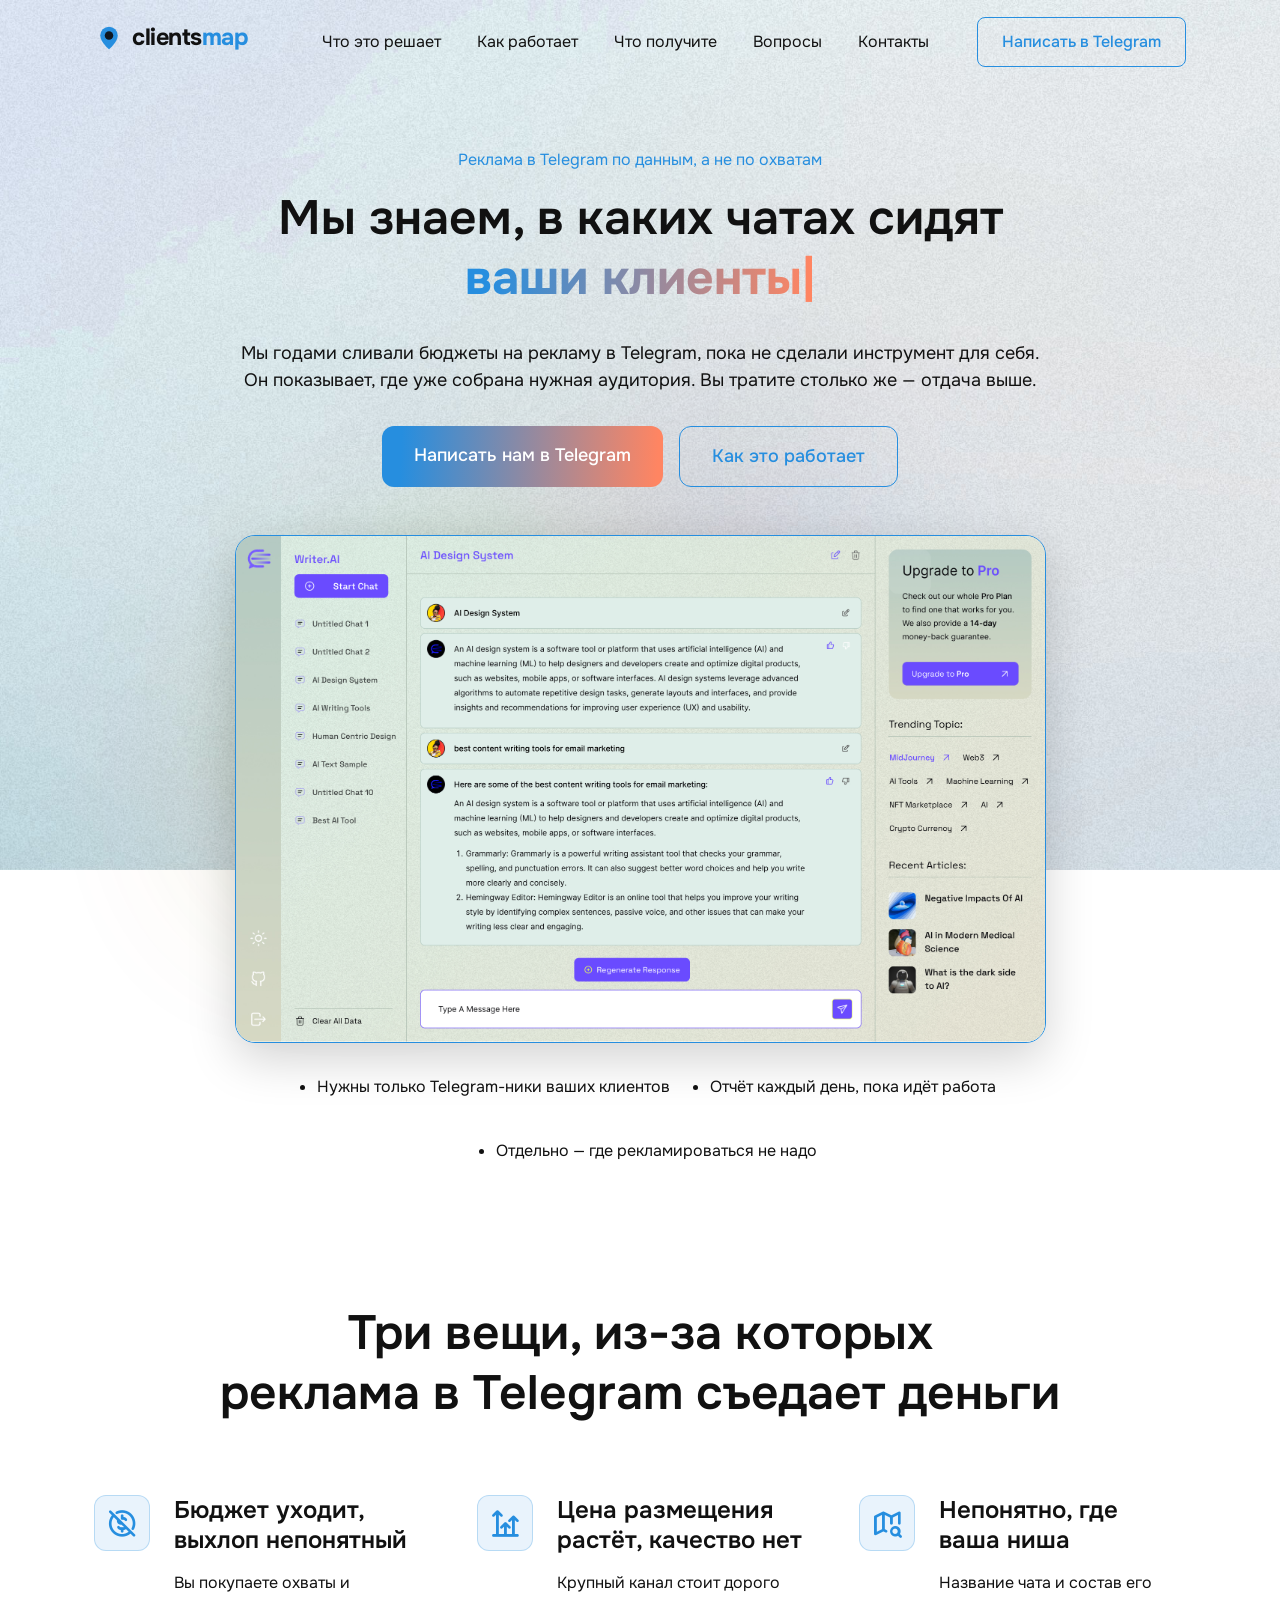
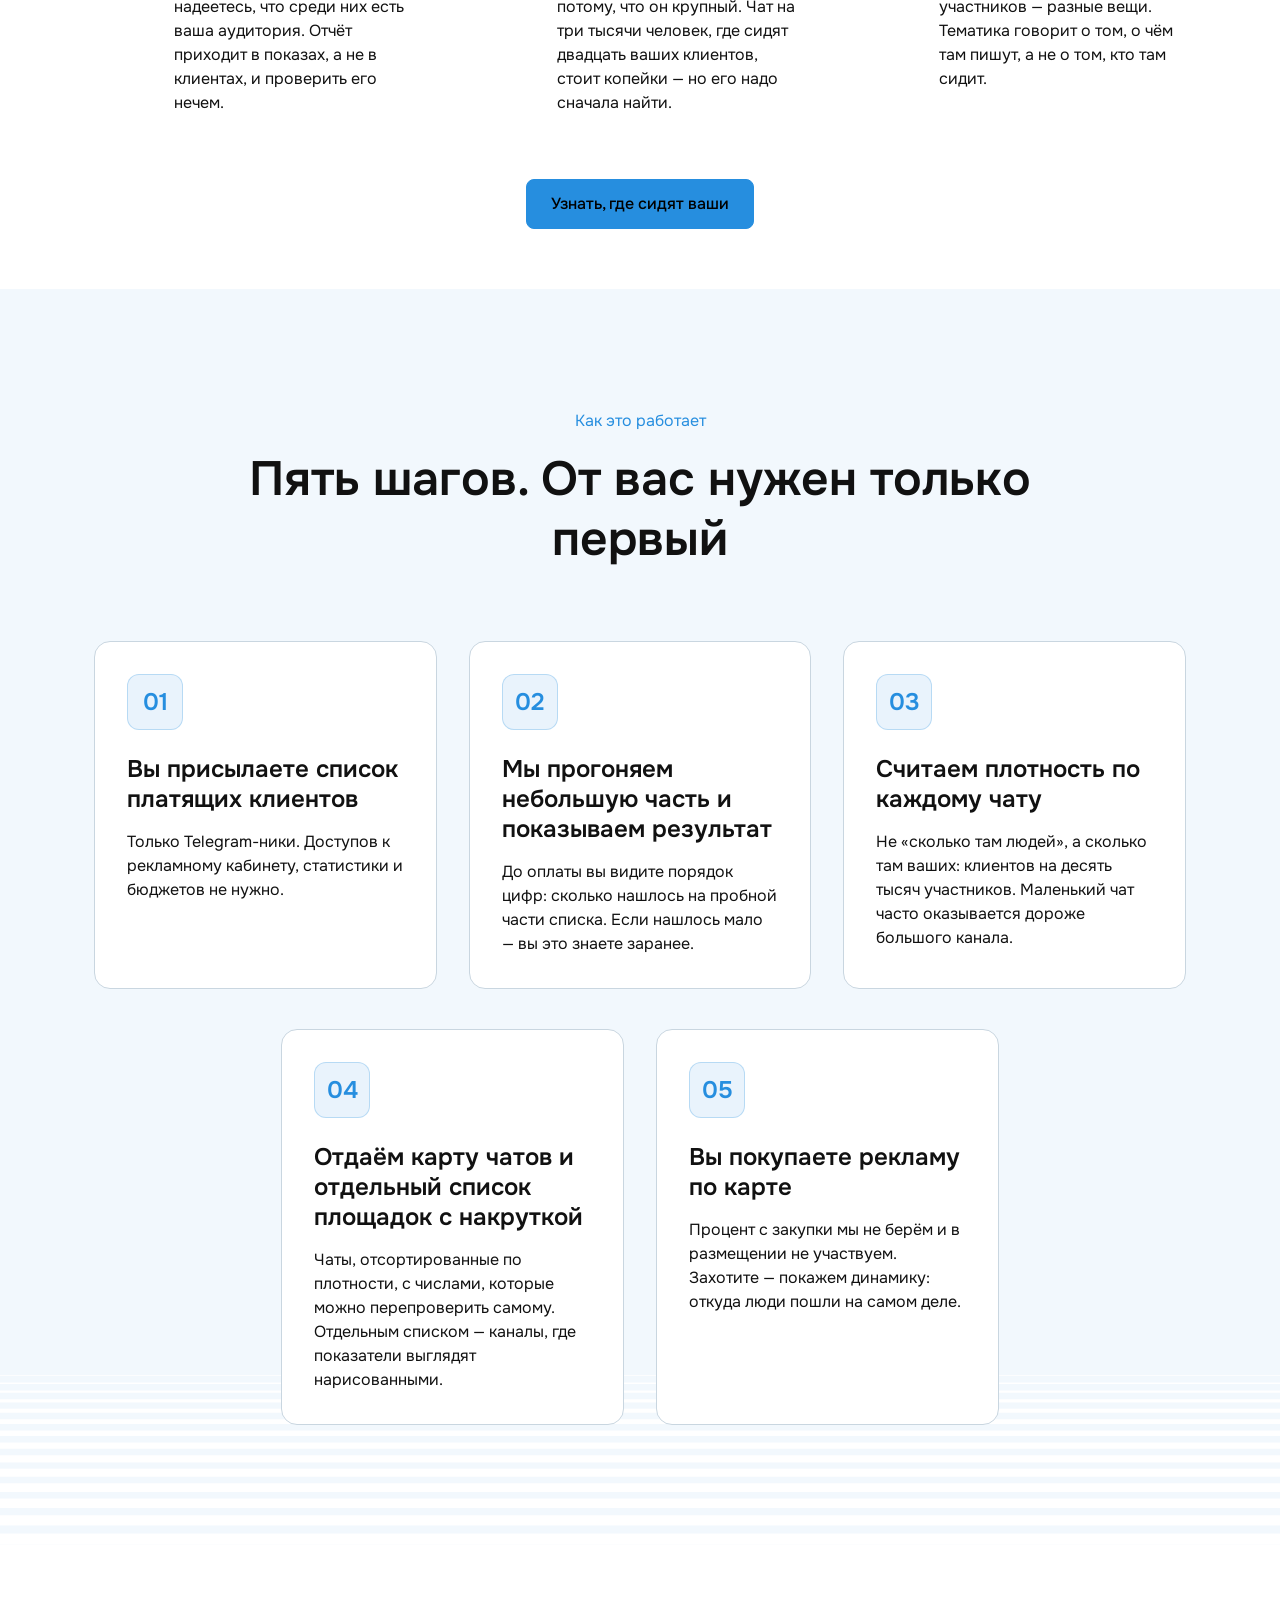
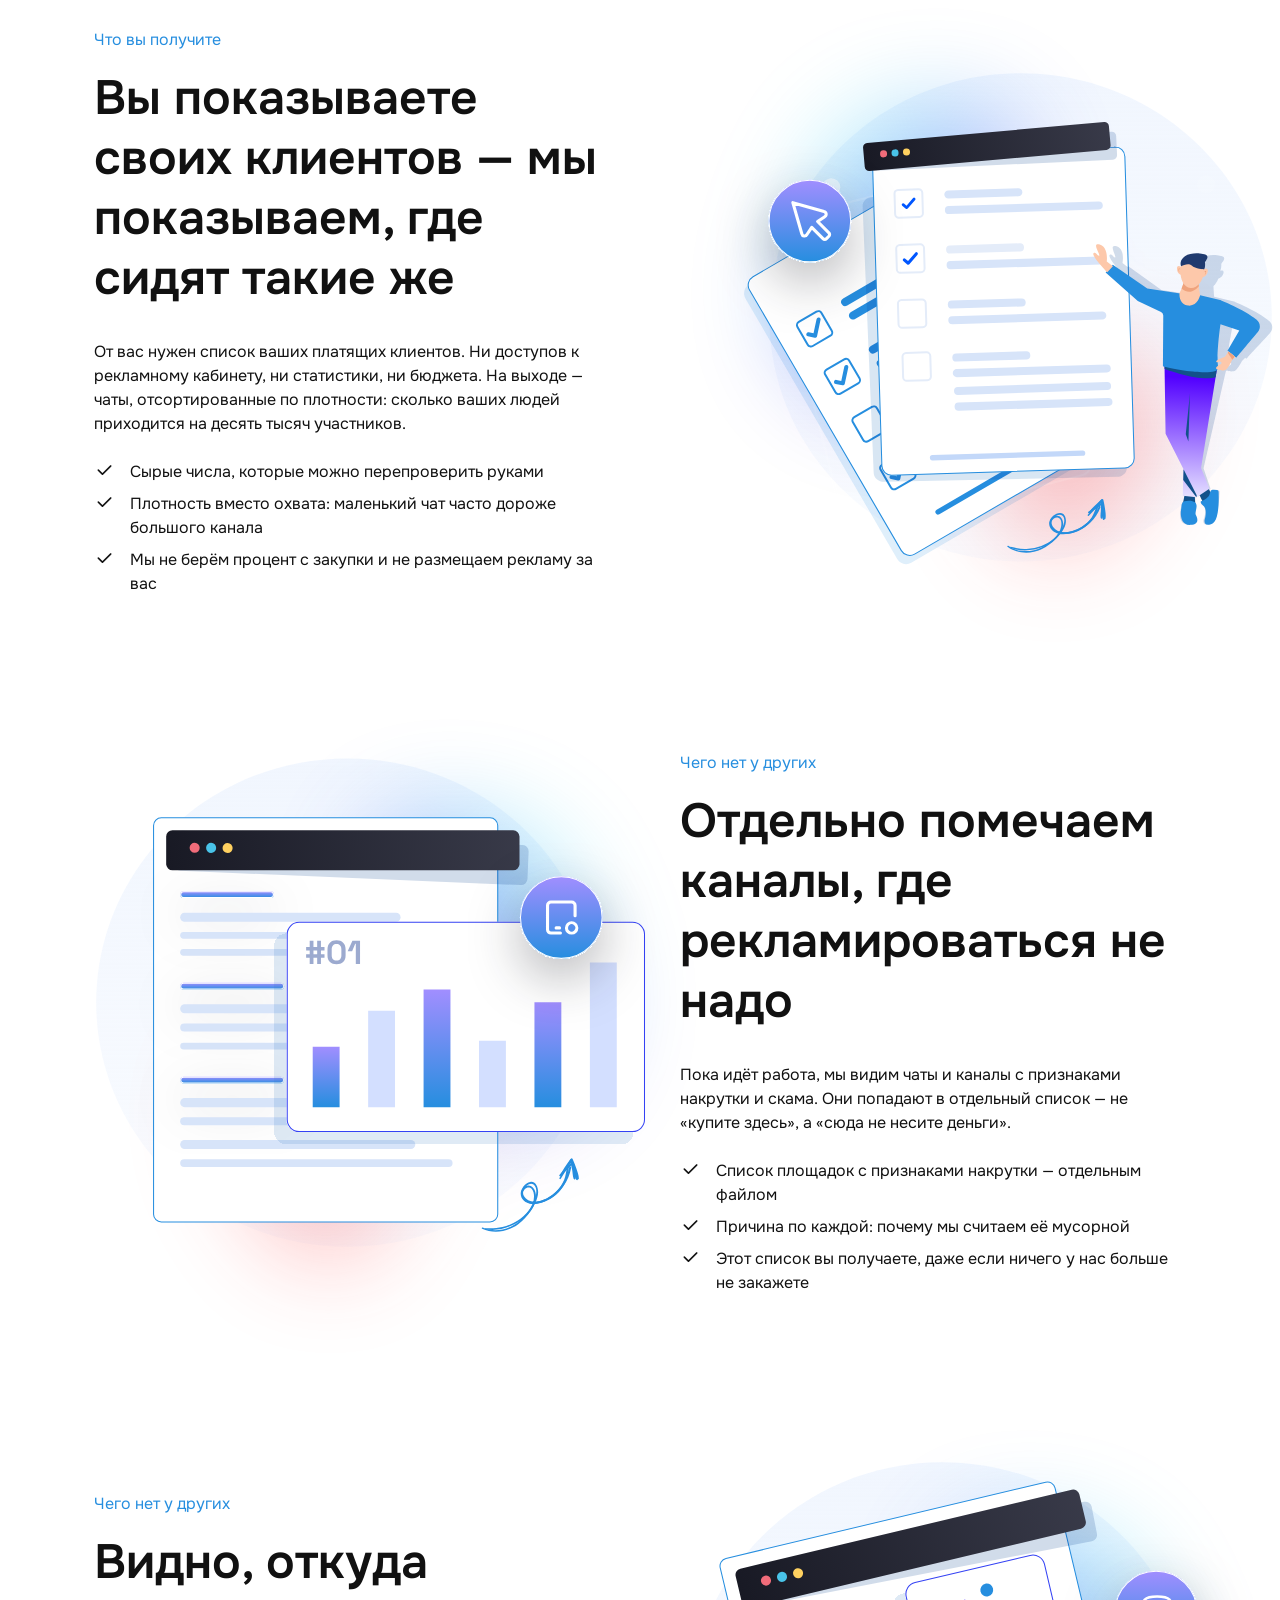
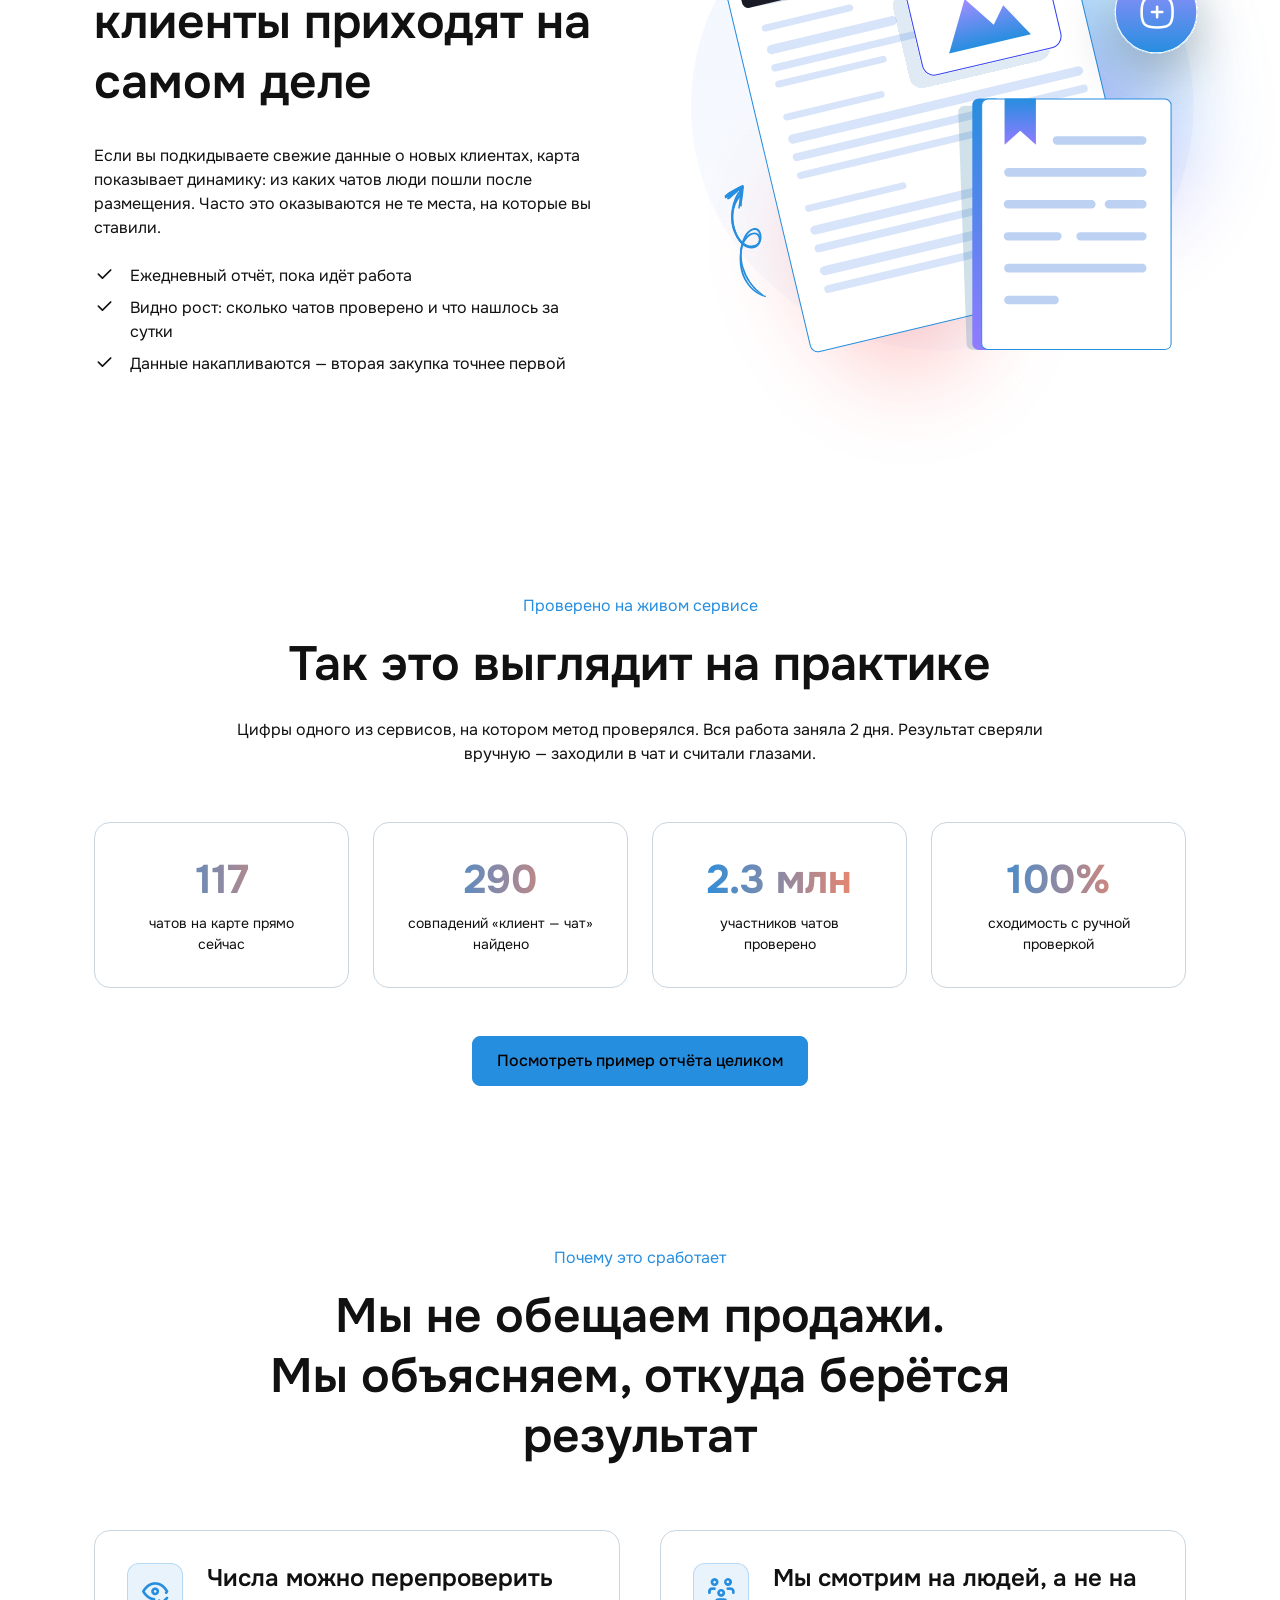
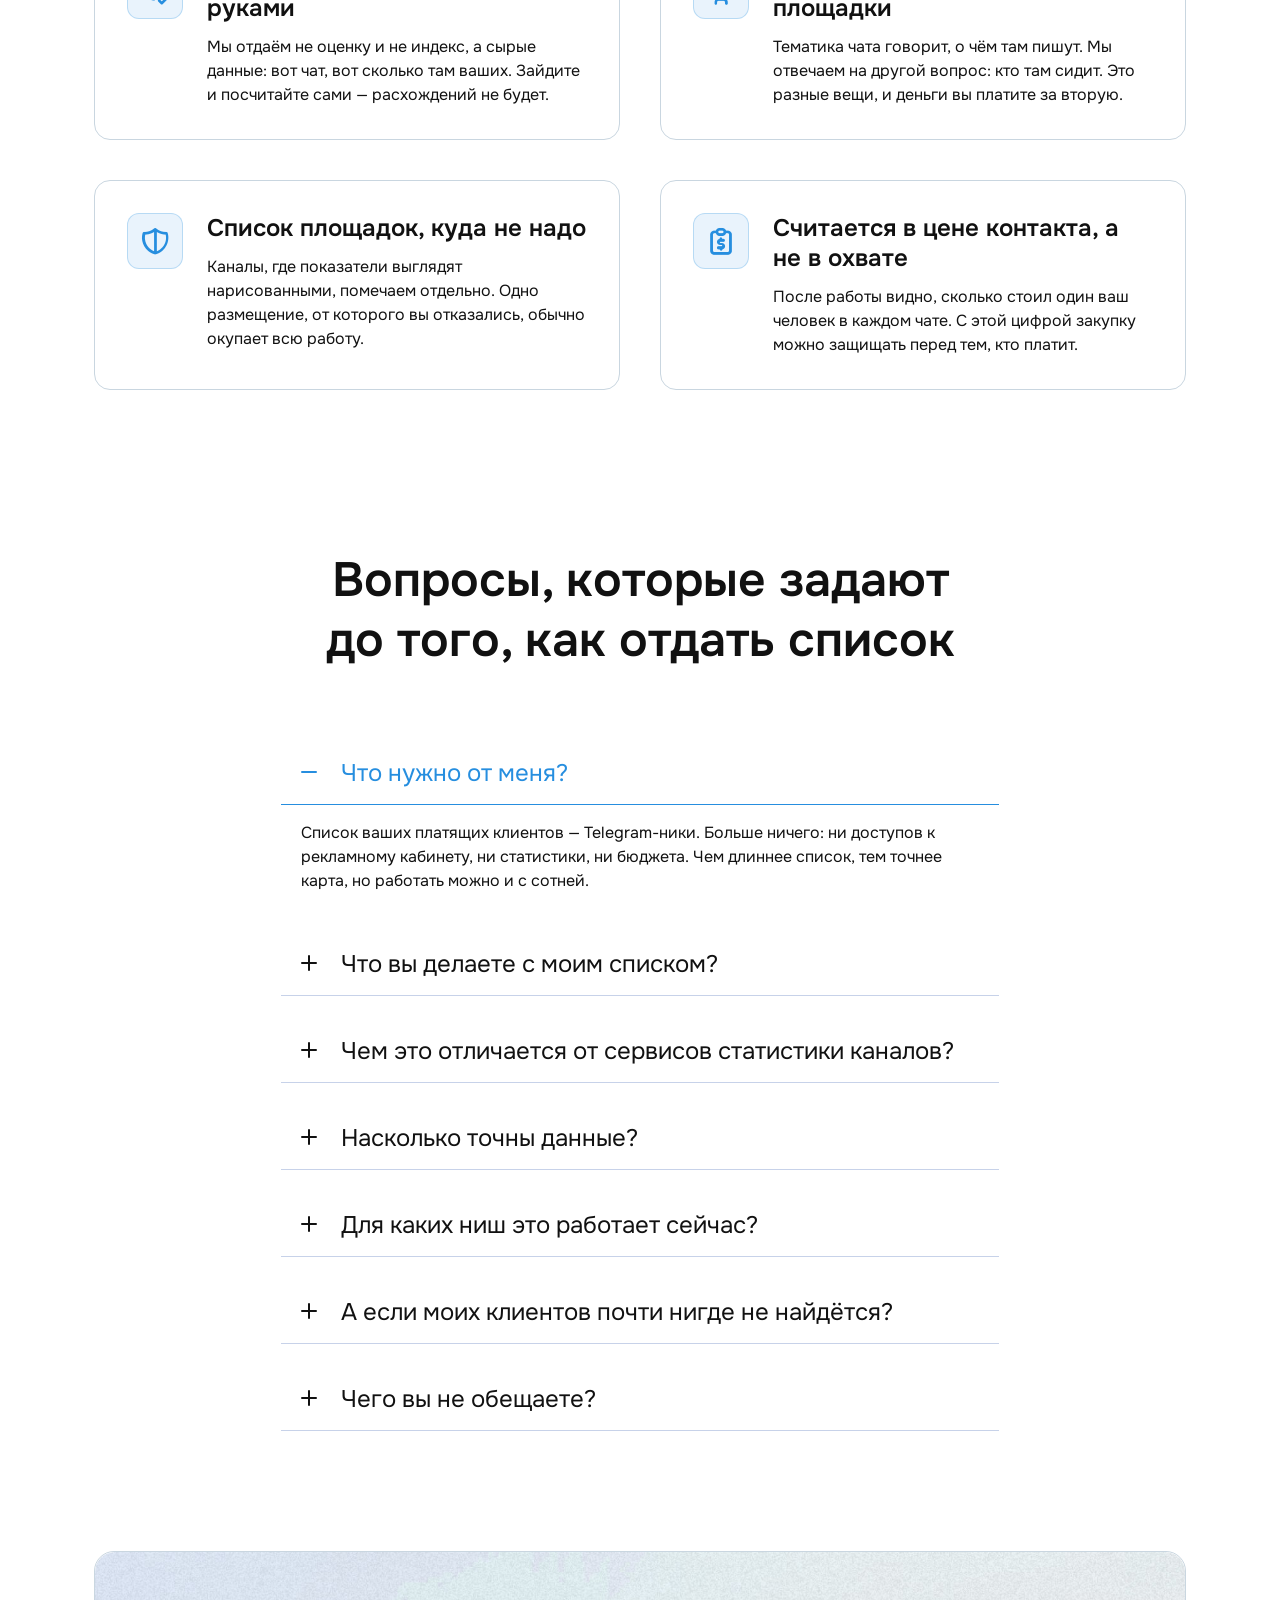
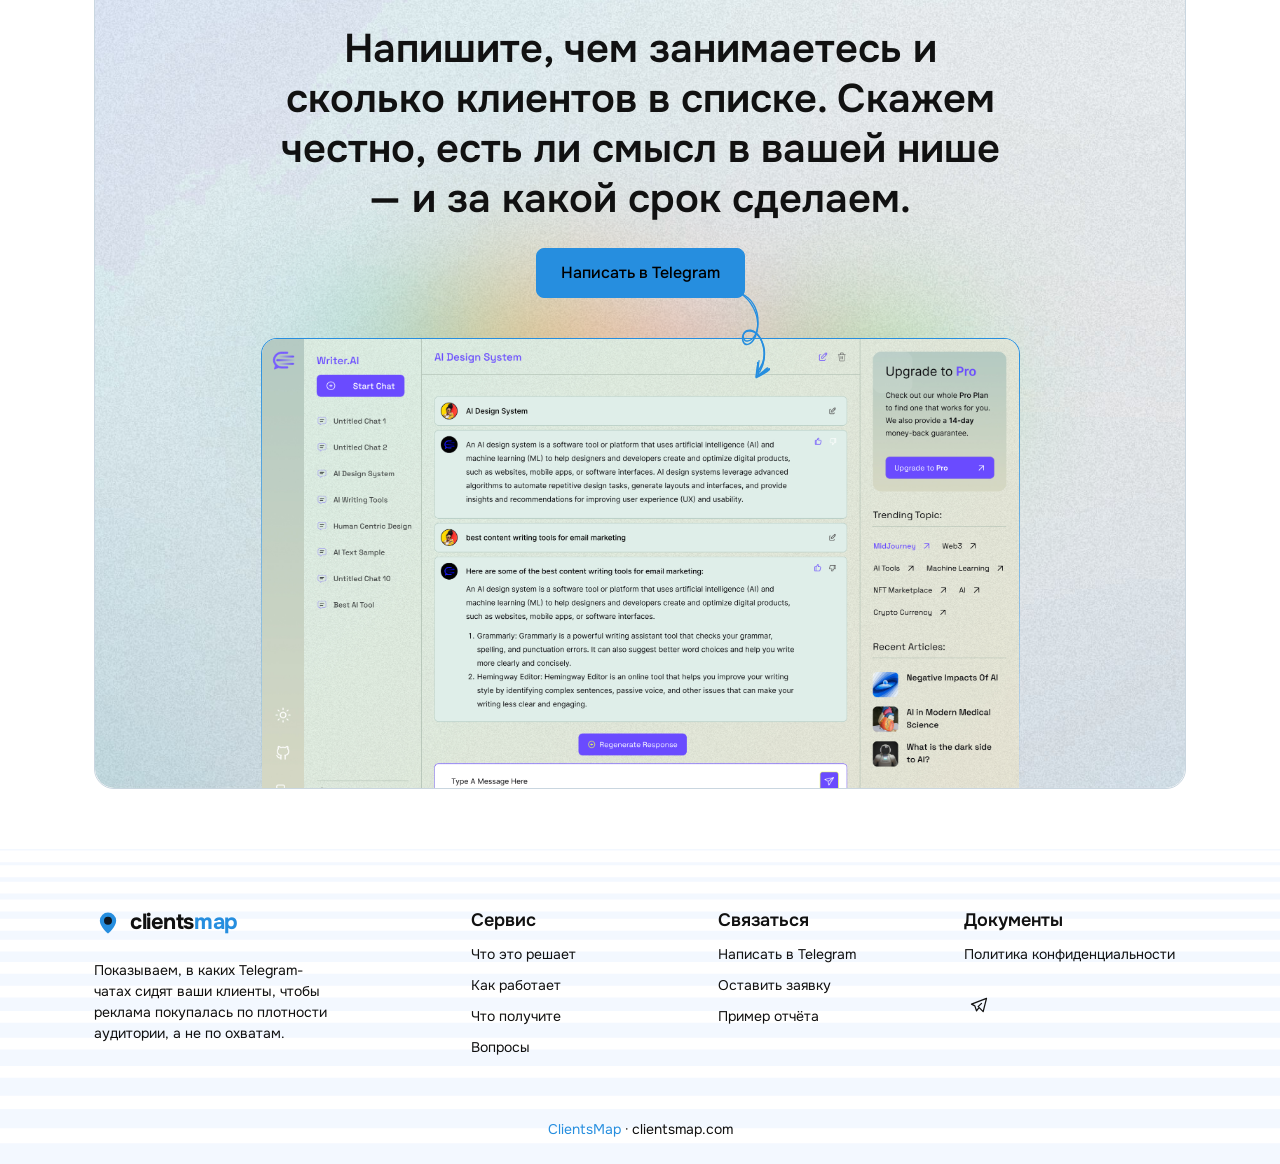
==== commit a2c78da9: "Первый экран: трейдеры заменены на лиды" ====
--- a/index.html
+++ b/index.html
@@ -1 +1 @@
-<!DOCTYPE html><html lang="ru"><head><meta charSet="utf-8"/><meta name="viewport" content="width=device-width, initial-scale=1"/><meta name="viewport" content="width=device-width, initial-scale=1"/><link rel="preload" as="image" href="https://mc.yandex.ru/watch/112451333"/><link rel="stylesheet" href="/_next/static/css/e008b80ce0168f8d.css" data-precedence="next"/><link rel="stylesheet" href="/_next/static/css/0fbe2ed5f4f71c39.css" data-precedence="next"/><link rel="preload" as="script" fetchPriority="low" href="/_next/static/chunks/webpack-4f7ef856f560f476.js"/><script src="/_next/static/chunks/fd9d1056-ad15f396ddf9b7e5.js" async=""></script><script src="/_next/static/chunks/117-1dcb5a3dc6cd755b.js" async=""></script><script src="/_next/static/chunks/main-app-92eacf9b0690cb42.js" async=""></script><script src="/_next/static/chunks/972-63c026cf2b9a37d3.js" async=""></script><script src="/_next/static/chunks/521-2ea0a8ee2efe18aa.js" async=""></script><script src="/_next/static/chunks/869-f943991c1857dffb.js" async=""></script><script src="/_next/static/chunks/app/(nopadding)/page-a8d21c7ce4d72f45.js" async=""></script><script src="/_next/static/chunks/app/(nopadding)/layout-d5da99ed10c4c60c.js" async=""></script><script src="/_next/static/chunks/app/layout-a619b2968a91c517.js" async=""></script><script src="/_next/static/chunks/app/(layout)/layout-ca79ab4def5f7171.js" async=""></script><link rel="preload" href="https://www.googletagmanager.com/gtag/js?id=G-K88P6CGLE0" as="script"/><link rel="preconnect" href="https://mc.yandex.ru"/><link rel="preconnect" href="https://www.googletagmanager.com"/><title>ClientsMap — в каких Telegram-чатах сидят ваши клиенты</title><meta name="description" content="Вы показываете список своих клиентов — мы показываем чаты, где их концентрация выше всего. Реклама покупается по плотности аудитории, а не по охватам."/><meta name="keywords" content="реклама в телеграм,где сидит аудитория,концентрация клиентов,telegram чаты аудитория,закупка рекламы телеграм,cpm телеграм"/><link rel="canonical" href="https://clientsmap.com/"/><meta name="yandex-verification" content="e656f3db8198a0fa"/><meta property="og:title" content="ClientsMap — в каких Telegram-чатах сидят ваши клиенты"/><meta property="og:description" content="Список клиентов на входе, карта чатов с их концентрацией на выходе."/><meta property="og:url" content="https://clientsmap.com/"/><meta property="og:site_name" content="ClientsMap"/><meta property="og:image" content="https://clientsmap.com/og.png"/><meta property="og:image:width" content="1200"/><meta property="og:image:height" content="630"/><meta property="og:type" content="website"/><meta name="twitter:card" content="summary_large_image"/><meta name="twitter:title" content="ClientsMap — в каких Telegram-чатах сидят ваши клиенты"/><meta name="twitter:description" content="Список клиентов на входе, карта чатов с их концентрацией на выходе."/><meta name="twitter:image" content="https://clientsmap.com/og.png"/><link rel="icon" href="/favicon.ico" type="image/x-icon" sizes="16x16"/><link rel="icon" href="/favicon.ico" sizes="any"/><link rel="icon" href="/favicon.svg" type="image/svg+xml"/><link rel="apple-touch-icon" href="/apple-touch-icon.png"/><script type="application/ld+json">{"@context":"https://schema.org","@type":"Organization","name":"ClientsMap","url":"https://clientsmap.com","description":"Карта концентрации клиентов в Telegram-чатах для точной закупки рекламы."}</script><script src="/_next/static/chunks/polyfills-42372ed130431b0a.js" noModule=""></script></head><body><div class="wrapper d-flex flex-column justify-between"><nav class="navbar navbar-expand-lg fixed-top"><div class="container"><a class="navbar-brand" aria-label="ClientsMap" href="/"><span class="d-inline-flex align-center gap-2 logo-mark"><svg xmlns="http://www.w3.org/2000/svg" viewBox="0 0 24 24" width="30" height="30" fill="none" aria-hidden="true"><path d="M12 21s7-5.686 7-11a7 7 0 1 0-14 0c0 5.314 7 11 7 11Z" fill="var(--gen-primary, #268edf)"></path><circle cx="12" cy="10" r="3.4" fill="#0f1720"></circle></svg><span class="logo-text" style="font-size:23.400000000000002px">clients<span>map</span></span></span></a><button class="navbar-toggler" type="button"><div class="navbar-toggler-icon"><span></span><span></span><span></span></div></button><div class="collapse navbar-collapse"><div class="navbar-content-inner ms-lg-auto d-flex flex-column flex-lg-row align-lg-center gap-4 gap-lg-10 p-2 p-lg-0"><ul class="navbar-nav gap-lg-2 gap-xl-5"><li class="nav-item"><a class="nav-link" href="/#problems">Что это решает</a></li><li class="nav-item"><a class="nav-link" href="/#how">Как работает</a></li><li class="nav-item"><a class="nav-link" href="/#result">Что получите</a></li><li class="nav-item"><a class="nav-link" href="/#faq">Вопросы</a></li><li class="nav-item"><a class="nav-link" href="/contact/">Контакты</a></li></ul><div class=""><a class="btn btn-outline-primary" href="https://t.me/clientsmap">Написать в Telegram</a></div></div></div></div></nav><main class="flex-grow-1"><section class="hero-section style-1 overflow-hidden gradient-bg pt-30 pb-15 pb-lg-20 pt-xl-36"><div class="container"><div class="row justify-center"><div class="col-lg-9"><div class="text-center"><div class="position-relative z-1"><p class="text-primary" style="opacity:0;transition-property:transform opacity;transform:translateY(20px)">Реклама в Telegram по данным, а не по охватам</p><h1 class="text-dark mb-8" style="opacity:0;transition-property:transform opacity;transform:translateY(20px)">Мы знаем, в каких чатах сидят <br/><span class="fw-bold text-gradient-1 typed-animation">ваши клиенты</span></h1><p class="fs-lg mb-8" style="opacity:0;transition-property:transform opacity;transform:translateY(20px)">Мы годами сливали бюджеты на рекламу в Telegram, пока не сделали инструмент для себя. Он показывает, где уже собрана нужная аудитория. Вы тратите столько же — отдача выше.</p><div style="opacity:0;transition-property:transform opacity;transform:translateY(20px)"><div class="d-flex flex-wrap gap-4 justify-center"><a class="btn btn-lg btn-gradient-1" href="https://t.me/clientsmap">Написать нам в Telegram</a><a class="btn btn-lg btn-outline-primary" href="#how">Как это работает</a></div></div></div><div style="opacity:0;transition-property:transform opacity;transform:translateY(20px)"><div class="image-with-shape"><img alt="shape" loading="lazy" width="1503" height="1150" decoding="async" data-nimg="1" class="shape animate-scale" style="color:transparent" src="/_next/static/media/blurry-shape-1.f41fbf4f.svg"/><div class="mt-12 rounded-5 border border-primary shadow-lg overflow-hidden position-relative z-1"><img alt="Карта чатов с концентрацией клиентов" loading="lazy" width="2160" height="1351" decoding="async" data-nimg="1" class="img-fluid d-inline-block" style="color:transparent;background-size:cover;background-position:50% 50%;background-repeat:no-repeat;background-image:url(&quot;data:image/svg+xml;charset=utf-8,%3Csvg xmlns=&#x27;http://www.w3.org/2000/svg&#x27; viewBox=&#x27;0 0 320 200&#x27;%3E%3Cfilter id=&#x27;b&#x27; color-interpolation-filters=&#x27;sRGB&#x27;%3E%3CfeGaussianBlur stdDeviation=&#x27;20&#x27;/%3E%3CfeColorMatrix values=&#x27;1 0 0 0 0 0 1 0 0 0 0 0 1 0 0 0 0 0 100 -1&#x27; result=&#x27;s&#x27;/%3E%3CfeFlood x=&#x27;0&#x27; y=&#x27;0&#x27; width=&#x27;100%25&#x27; height=&#x27;100%25&#x27;/%3E%3CfeComposite operator=&#x27;out&#x27; in=&#x27;s&#x27;/%3E%3CfeComposite in2=&#x27;SourceGraphic&#x27;/%3E%3CfeGaussianBlur stdDeviation=&#x27;20&#x27;/%3E%3C/filter%3E%3Cimage width=&#x27;100%25&#x27; height=&#x27;100%25&#x27; x=&#x27;0&#x27; y=&#x27;0&#x27; preserveAspectRatio=&#x27;none&#x27; style=&#x27;filter: url(%23b);&#x27; href=&#x27;[data-uri]&#x27;/%3E%3C/svg%3E&quot;)" src="/_next/static/media/screen-6.7a24a926.jpg"/></div></div></div><ul class="d-flex flex-wrap gap-4 gap-md-8 gap-lg-10 align-center justify-center mt-8 mb-0"><li>Нужны только Telegram-ники ваших клиентов</li><li>Отчёт каждый день, пока идёт работа</li><li>Отдельно — где рекламироваться не надо</li></ul></div></div></div></div></section><section class="py-10 py-lg-15" id="problems"><div class="container"><div class="text-center mb-18"><h1 class="mb-0" style="opacity:0;transition-property:transform opacity;transform:translateY(20px)">Три вещи, из-за которых <br class="d-none d-lg-block"/>реклама в Telegram съедает деньги</h1></div><div class="row g-6 g-xl-14"><div class="col-lg-4" style="opacity:0;transition-property:transform opacity;transform:translateY(20px)"><div class="d-flex flex-column gap-6 flex-lg-row"><div class="icon w-14 h-14 flex-shrink-0 d-flex align-center justify-center rounded-3 p-2 border bg-primary bg-opacity-10 text-primary border-primary border-opacity-25"><i class="fs-3 ti ti-coin-off"></i></div><div class="content"><h4 class="mb-4 ">Бюджет уходит, выхлоп непонятный</h4><p>Вы покупаете охваты и надеетесь, что среди них есть ваша аудитория. Отчёт приходит в показах, а не в клиентах, и проверить его нечем.</p></div></div></div><div class="col-lg-4" style="opacity:0;transition-property:transform opacity;transform:translateY(20px)"><div class="d-flex flex-column gap-6 flex-lg-row"><div class="icon w-14 h-14 flex-shrink-0 d-flex align-center justify-center rounded-3 p-2 border bg-primary bg-opacity-10 text-primary border-primary border-opacity-25"><i class="fs-3 ti ti-chart-arrows-vertical"></i></div><div class="content"><h4 class="mb-4 ">Цена размещения растёт, качество нет</h4><p>Крупный канал стоит дорого потому, что он крупный. Чат на три тысячи человек, где сидят двадцать ваших клиентов, стоит копейки — но его надо сначала найти.</p></div></div></div><div class="col-lg-4" style="opacity:0;transition-property:transform opacity;transform:translateY(20px)"><div class="d-flex flex-column gap-6 flex-lg-row"><div class="icon w-14 h-14 flex-shrink-0 d-flex align-center justify-center rounded-3 p-2 border bg-primary bg-opacity-10 text-primary border-primary border-opacity-25"><i class="fs-3 ti ti-map-search"></i></div><div class="content"><h4 class="mb-4 ">Непонятно, где ваша ниша</h4><p>Название чата и состав его участников — разные вещи. Тематика говорит о том, о чём там пишут, а не о том, кто там сидит.</p></div></div></div></div><div class="text-center mt-12"><a class="btn btn-primary" href="https://t.me/clientsmap">Узнать, где сидят ваши</a></div></div></section><section class="bg-striped bg-striped-sm bg-striped-bottom bg-light-blue py-20 py-lg-30" id="how"><div class="container"><div class="row justify-center mb-18"><div class="col-lg-9"><div class="text-center"><p class="text-primary" style="opacity:0;transition-property:transform opacity;transform:translateY(20px)">Как это работает</p><h1 class="mb-0" style="opacity:0;transition-property:transform opacity;transform:translateY(20px)">Пять шагов. От вас нужен только первый</h1></div></div></div><div class="row justify-center row-cols-1 row-cols-md-2 row-cols-lg-3 gx-8 gy-10"><div class="col" style="opacity:0;transition-property:transform opacity;transform:translateY(20px)"><div class="h-full bg-white rounded-4 p-8 border"><div class="icon w-14 h-14 flex-shrink-0 d-flex align-center justify-center rounded-3 p-2 border bg-primary bg-opacity-10 text-primary border-primary border-opacity-25 mb-6"><h4 class="mb-0">01</h4></div><h4 class="mb-4">Вы присылаете список платящих клиентов</h4><p class="mb-0">Только Telegram-ники. Доступов к рекламному кабинету, статистики и бюджетов не нужно.</p></div></div><div class="col" style="opacity:0;transition-property:transform opacity;transform:translateY(20px)"><div class="h-full bg-white rounded-4 p-8 border"><div class="icon w-14 h-14 flex-shrink-0 d-flex align-center justify-center rounded-3 p-2 border bg-primary bg-opacity-10 text-primary border-primary border-opacity-25 mb-6"><h4 class="mb-0">02</h4></div><h4 class="mb-4">Мы прогоняем небольшую часть и показываем результат</h4><p class="mb-0">До оплаты вы видите порядок цифр: сколько нашлось на пробной части списка. Если нашлось мало — вы это знаете заранее.</p></div></div><div class="col" style="opacity:0;transition-property:transform opacity;transform:translateY(20px)"><div class="h-full bg-white rounded-4 p-8 border"><div class="icon w-14 h-14 flex-shrink-0 d-flex align-center justify-center rounded-3 p-2 border bg-primary bg-opacity-10 text-primary border-primary border-opacity-25 mb-6"><h4 class="mb-0">03</h4></div><h4 class="mb-4">Считаем плотность по каждому чату</h4><p class="mb-0">Не «сколько там людей», а сколько там ваших: клиентов на десять тысяч участников. Маленький чат часто оказывается дороже большого канала.</p></div></div><div class="col" style="opacity:0;transition-property:transform opacity;transform:translateY(20px)"><div class="h-full bg-white rounded-4 p-8 border"><div class="icon w-14 h-14 flex-shrink-0 d-flex align-center justify-center rounded-3 p-2 border bg-primary bg-opacity-10 text-primary border-primary border-opacity-25 mb-6"><h4 class="mb-0">04</h4></div><h4 class="mb-4">Отдаём карту чатов и отдельный список площадок с накруткой</h4><p class="mb-0">Чаты, отсортированные по плотности, с числами, которые можно перепроверить самому. Отдельным списком — каналы, где показатели выглядят нарисованными.</p></div></div><div class="col" style="opacity:0;transition-property:transform opacity;transform:translateY(20px)"><div class="h-full bg-white rounded-4 p-8 border"><div class="icon w-14 h-14 flex-shrink-0 d-flex align-center justify-center rounded-3 p-2 border bg-primary bg-opacity-10 text-primary border-primary border-opacity-25 mb-6"><h4 class="mb-0">05</h4></div><h4 class="mb-4">Вы покупаете рекламу по карте</h4><p class="mb-0">Процент с закупки мы не берём и в размещении не участвуем. Захотите — покажем динамику: откуда люди пошли на самом деле.</p></div></div></div></div></section><section class="py-10 py-lg-15" id="what"><div class="container"><div class="row g-6 gx-lg-14 gx-xl-20 align-center"><div class="col-lg-6" style="opacity:0;transition-property:transform opacity;transform:translateY(20px)"><div class="content"><p class="text-primary">Что вы получите</p><h1 class=" mb-8">Вы показываете своих клиентов — мы показываем, где сидят такие же</h1><p class="mb-6">От вас нужен список ваших платящих клиентов. Ни доступов к рекламному кабинету, ни статистики, ни бюджета. На выходе — чаты, отсортированные по плотности: сколько ваших людей приходится на десять тысяч участников.</p><ul class="list-unstyled list-check mb-8"><li><i class="ti ti-check fs-5"></i><span>Сырые числа, которые можно перепроверить руками</span></li><li><i class="ti ti-check fs-5"></i><span>Плотность вместо охвата: маленький чат часто дороже большого канала</span></li><li><i class="ti ti-check fs-5"></i><span>Мы не берём процент с закупки и не размещаем рекламу за вас</span></li></ul></div></div><div class="col-lg-6" style="opacity:0;transition-property:transform opacity;transform:translateY(20px)"><div class="feature-img"><img alt="icon" loading="lazy" width="608" height="647" decoding="async" data-nimg="1" style="color:transparent" src="/images/illustrations/feature-illustration-1-blue.svg"/></div></div></div><div class="row g-6 gx-lg-14 gx-xl-20 align-center flex-row-reverse mt-10"><div class="col-lg-6" style="opacity:0;transition-property:transform opacity;transform:translateY(20px)"><div class="content"><p class="text-primary">Чего нет у других</p><h1 class=" mb-8">Отдельно помечаем каналы, где рекламироваться не надо</h1><p class="mb-6">Пока идёт работа, мы видим чаты и каналы с признаками накрутки и скама. Они попадают в отдельный список — не «купите здесь», а «сюда не несите деньги».</p><ul class="list-unstyled list-check mb-8"><li><i class="ti ti-check fs-5"></i><span>Список площадок с признаками накрутки — отдельным файлом</span></li><li><i class="ti ti-check fs-5"></i><span>Причина по каждой: почему мы считаем её мусорной</span></li><li><i class="ti ti-check fs-5"></i><span>Этот список вы получаете, даже если ничего у нас больше не закажете</span></li></ul></div></div><div class="col-lg-6" style="opacity:0;transition-property:transform opacity;transform:translateY(20px)"><div class="feature-img"><img alt="icon" loading="lazy" width="608" height="647" decoding="async" data-nimg="1" style="color:transparent" src="/images/illustrations/feature-illustration-2-blue.svg"/></div></div></div><div class="row g-6 gx-lg-14 gx-xl-20 align-center mt-10"><div class="col-lg-6" style="opacity:0;transition-property:transform opacity;transform:translateY(20px)"><div class="content"><p class="text-primary">Чего нет у других</p><h1 class=" mb-8">Видно, откуда клиенты приходят на самом деле</h1><p class="mb-6">Если вы подкидываете свежие данные о новых клиентах, карта показывает динамику: из каких чатов люди пошли после размещения. Часто это оказываются не те места, на которые вы ставили.</p><ul class="list-unstyled list-check mb-8"><li><i class="ti ti-check fs-5"></i><span>Ежедневный отчёт, пока идёт работа</span></li><li><i class="ti ti-check fs-5"></i><span>Видно рост: сколько чатов проверено и что нашлось за сутки</span></li><li><i class="ti ti-check fs-5"></i><span>Данные накапливаются — вторая закупка точнее первой</span></li></ul></div></div><div class="col-lg-6" style="opacity:0;transition-property:transform opacity;transform:translateY(20px)"><div class="feature-img"><img alt="icon" loading="lazy" width="608" height="647" decoding="async" data-nimg="1" style="color:transparent" src="/images/illustrations/feature-illustration-3-blue.svg"/></div></div></div></div></section><section class="py-10 py-lg-15" id="result"><div class="container"><div class="row justify-center mb-14"><div class="col-lg-9"><div class="text-center"><p class="text-primary" style="opacity:0;transition-property:transform opacity;transform:translateY(20px)">Проверено на живом сервисе</p><h1 class="mb-6" style="opacity:0;transition-property:transform opacity;transform:translateY(20px)">Так это выглядит на практике</h1><p class="mb-0" style="opacity:0;transition-property:transform opacity;transform:translateY(20px)">Цифры одного из сервисов, на котором метод проверялся. Вся работа заняла <!-- -->2<!-- --> дня. Результат сверяли вручную — заходили в чат и считали глазами.</p></div></div></div><div class="row row-cols-2 row-cols-lg-4 g-6"><div class="col" style="opacity:0;transition-property:transform opacity;transform:translateY(20px)"><div class="h-full text-center bg-white rounded-4 border p-8"><h2 class="text-gradient-1 fw-bold mb-2">117</h2><p class="fs-sm mb-0">чатов на карте прямо сейчас</p></div></div><div class="col" style="opacity:0;transition-property:transform opacity;transform:translateY(20px)"><div class="h-full text-center bg-white rounded-4 border p-8"><h2 class="text-gradient-1 fw-bold mb-2">290</h2><p class="fs-sm mb-0">совпадений «клиент — чат» найдено</p></div></div><div class="col" style="opacity:0;transition-property:transform opacity;transform:translateY(20px)"><div class="h-full text-center bg-white rounded-4 border p-8"><h2 class="text-gradient-1 fw-bold mb-2">2.3 млн</h2><p class="fs-sm mb-0">участников чатов проверено</p></div></div><div class="col" style="opacity:0;transition-property:transform opacity;transform:translateY(20px)"><div class="h-full text-center bg-white rounded-4 border p-8"><h2 class="text-gradient-1 fw-bold mb-2">100%</h2><p class="fs-sm mb-0">сходимость с ручной проверкой</p></div></div></div><div class="text-center mt-12" style="opacity:0;transition-property:transform opacity;transform:translateY(20px)"><a class="btn btn-primary" href="/example/">Посмотреть пример отчёта целиком</a></div></div></section><section class="bg-striped bg-striped-sm py-20 py-lg-25" id="why"><div class="container"><div class="row justify-center mb-16"><div class="col-lg-9"><div class="text-center"><p class="text-primary" style="opacity:0;transition-property:transform opacity;transform:translateY(20px)">Почему это сработает</p><h1 class="mb-0" style="opacity:0;transition-property:transform opacity;transform:translateY(20px)">Мы не обещаем продажи. <br class="d-none d-md-block"/>Мы объясняем, откуда берётся результат</h1></div></div></div><div class="row row-cols-1 row-cols-md-2 g-6 g-xl-10"><div class="col" style="opacity:0;transition-property:transform opacity;transform:translateY(20px)"><div class="h-full bg-white rounded-4 border p-8 d-flex flex-column gap-4 flex-lg-row gap-lg-6"><div class="icon w-14 h-14 flex-shrink-0 d-flex align-center justify-center rounded-3 p-2 border bg-primary bg-opacity-10 text-primary border-primary border-opacity-25"><i class="fs-3 ti ti-eye-check"></i></div><div><h4 class="mb-3">Числа можно перепроверить руками</h4><p class="mb-0">Мы отдаём не оценку и не индекс, а сырые данные: вот чат, вот сколько там ваших. Зайдите и посчитайте сами — расхождений не будет.</p></div></div></div><div class="col" style="opacity:0;transition-property:transform opacity;transform:translateY(20px)"><div class="h-full bg-white rounded-4 border p-8 d-flex flex-column gap-4 flex-lg-row gap-lg-6"><div class="icon w-14 h-14 flex-shrink-0 d-flex align-center justify-center rounded-3 p-2 border bg-primary bg-opacity-10 text-primary border-primary border-opacity-25"><i class="fs-3 ti ti-users-group"></i></div><div><h4 class="mb-3">Мы смотрим на людей, а не на площадки</h4><p class="mb-0">Тематика чата говорит, о чём там пишут. Мы отвечаем на другой вопрос: кто там сидит. Это разные вещи, и деньги вы платите за вторую.</p></div></div></div><div class="col" style="opacity:0;transition-property:transform opacity;transform:translateY(20px)"><div class="h-full bg-white rounded-4 border p-8 d-flex flex-column gap-4 flex-lg-row gap-lg-6"><div class="icon w-14 h-14 flex-shrink-0 d-flex align-center justify-center rounded-3 p-2 border bg-primary bg-opacity-10 text-primary border-primary border-opacity-25"><i class="fs-3 ti ti-shield-half"></i></div><div><h4 class="mb-3">Список площадок, куда не надо</h4><p class="mb-0">Каналы, где показатели выглядят нарисованными, помечаем отдельно. Одно размещение, от которого вы отказались, обычно окупает всю работу.</p></div></div></div><div class="col" style="opacity:0;transition-property:transform opacity;transform:translateY(20px)"><div class="h-full bg-white rounded-4 border p-8 d-flex flex-column gap-4 flex-lg-row gap-lg-6"><div class="icon w-14 h-14 flex-shrink-0 d-flex align-center justify-center rounded-3 p-2 border bg-primary bg-opacity-10 text-primary border-primary border-opacity-25"><i class="fs-3 ti ti-report-money"></i></div><div><h4 class="mb-3">Считается в цене контакта, а не в охвате</h4><p class="mb-0">После работы видно, сколько стоил один ваш человек в каждом чате. С этой цифрой закупку можно защищать перед тем, кто платит.</p></div></div></div></div></div></section><section class="py-10 py-lg-15" id="faq"><div class="container"><div class="row justify-center mb-18"><div class="col-lg-10"><div class="text-center"><h1 class="mb-0" style="opacity:0;transition-property:transform opacity;transform:translateY(20px)">Вопросы, которые задают <br class="d-none d-md-block"/>до того, как отдать список</h1></div></div></div><div class="row justify-center"><div class="col-lg-8" style="opacity:0;transition-property:transform opacity;transform:translateY(20px)"><div class="accordion accordion-flush d-flex flex-column gap-6" id="faqAccordion"><div class="accordion-item"><h2 class="accordion-header"><button class="accordion-button " type="button"><span class="icon"></span>Что нужно от меня?</button></h2><div class="accordion-collapse collapse show" style="opacity:1;visibility:visible;height:auto"><div class="accordion-body">Список ваших платящих клиентов — Telegram-ники. Больше ничего: ни доступов к рекламному кабинету, ни статистики, ни бюджета. Чем длиннее список, тем точнее карта, но работать можно и с сотней.</div></div></div><div class="accordion-item"><h2 class="accordion-header"><button class="accordion-button collapsed" type="button"><span class="icon"></span>Что вы делаете с моим списком?</button></h2></div><div class="accordion-item"><h2 class="accordion-header"><button class="accordion-button collapsed" type="button"><span class="icon"></span>Чем это отличается от сервисов статистики каналов?</button></h2></div><div class="accordion-item"><h2 class="accordion-header"><button class="accordion-button collapsed" type="button"><span class="icon"></span>Насколько точны данные?</button></h2></div><div class="accordion-item"><h2 class="accordion-header"><button class="accordion-button collapsed" type="button"><span class="icon"></span>Для каких ниш это работает сейчас?</button></h2></div><div class="accordion-item"><h2 class="accordion-header"><button class="accordion-button collapsed" type="button"><span class="icon"></span>А если моих клиентов почти нигде не найдётся?</button></h2></div><div class="accordion-item"><h2 class="accordion-header"><button class="accordion-button collapsed" type="button"><span class="icon"></span>Чего вы не обещаете?</button></h2></div></div></div></div></div></section><section class="cta-section py-10 py-lg-15" style="opacity:0;transition-property:transform opacity;transform:translateY(20px)"><div class="container"><div class="rounded-5 border position-relative z-1 gradient-bg"><div class="animate-scale position-absolute w-full h-full z-n1"><img alt="shape" loading="lazy" width="1228" height="590" decoding="async" data-nimg="1" class="bg-shape img-fluid" style="color:transparent" src="/_next/static/media/blurry-shape-4.8e3bf404.svg"/></div><div class="row justify-center"><div class="col-lg-10"><div class="text-center pt-6 px-6 pt-md-10 px-md-10 pt-lg-18 px-lg-18"><h2 class="mb-6 ">Напишите, чем занимаетесь и сколько клиентов в списке. Скажем честно, есть ли смысл в вашей нише — и за какой срок сделаем.</h2><a class="btn btn-primary" href="https://t.me/clientsmap">Написать в Telegram</a><div class="cta-image-container mt-10"><svg xmlns="http://www.w3.org/2000/svg" fill="none" viewBox="0 0 34 90" class="text-primary arrow-shape"><path fill="currentColor" d="M3.724 2.303c8.095 4.54 13.968 13.648 16.408 22.434 2.336 8.415 2.426 20.276-5.705 25.79-2.961 2.01-7.092 2.24-8.781-1.444-1.571-3.422.29-7.096 3.683-8.452 9.162-3.663 16.334 8.02 18.234 15.324a30.563 30.563 0 0 1 .279 14.195c-.952 4.334-2.866 9.283-6.298 12.254-.494.427-1.3-.29-.971-.84 1.77-2.928 3.677-5.571 4.79-8.851 1.155-3.405 1.62-7.048 1.44-10.626-.358-7.103-3.568-15.745-10.125-19.354-3.476-1.912-10.316-1.353-10.055 3.973.107 2.158 1.647 4.035 3.933 3.81 2.086-.209 4.001-1.766 5.333-3.279 5.427-6.16 4.857-15.89 2.67-23.215a39.21 39.21 0 0 0-5.682-11.577c-2.69-3.76-6.017-6.61-9.592-9.472-.35-.277.039-.896.44-.67Z"></path><path fill="currentColor" d="M1.562.977c9.931 2.79 17.058 11.508 19.312 21.4 1.085 4.762 1.187 9.7.548 14.54-.653 4.937-1.854 10.549-4.949 14.589-2.156 2.82-7.305 5.961-10.266 2.388-2.608-3.142-2.18-9.094.45-12.093 2.945-3.356 8.048-2.969 11.491-.718 4.112 2.688 6.675 7.596 8.265 12.12 3.48 9.905 2.395 21.33-3.11 30.327-.527.858-1.947.203-1.423-.676 3.935-6.565 5.559-14.253 4.688-21.84-.443-3.864-1.552-7.677-3.306-11.147-2.011-3.973-5.078-8.396-9.854-8.994-5.273-.66-7.99 4.089-7.3 8.82.403 2.76 1.938 4.99 5.042 4.079 2.519-.74 4.35-3.051 5.51-5.296 3.708-7.194 4.563-16.802 3.066-24.658C17.848 13.969 11.217 4.92 1.373 1.995.736 1.812.917.797 1.563.977Z"></path><path fill="currentColor" d="M21.218 73.052c.375 2.062.446 4.204.634 6.29.088.987.18 1.975.266 2.964.04.457-.025 2.873.383 3.085.21.11 2.177-1.456 2.452-1.64l2.452-1.641c1.595-1.065 3.329-2.678 5.205-3.148.671-.169 1.174.542.746 1.106-.792 1.05-1.99 1.644-3.08 2.36-1.23.812-2.464 1.62-3.695 2.432-1.142.748-3.43 3.037-4.974 2.3-1.476-.7-.955-3.793-1.042-5.105-.198-2.945-.602-5.957-.531-8.906a.595.595 0 0 1 1.184-.097Z"></path><path fill="currentColor" d="M21.773 73.169c-.032 2.254-.679 4.55-.972 6.789-.338 2.597-.601 5.224-.564 7.844-.465-.225-.933-.454-1.398-.68a76.772 76.772 0 0 0 6.002-4.227c1.876-1.465 3.568-3.521 5.632-4.678.6-.336 1.581.26 1.137.983-1.181 1.924-3.415 3.456-5.165 4.844a64.808 64.808 0 0 1-6.607 4.574c-.694.421-1.465-.14-1.385-.91.27-2.565.462-5.128.849-7.683.348-2.297.616-4.895 1.59-7.019.19-.398.887-.308.88.163Z"></path><path fill="currentColor" d="M22.85 71.546c-.873 5.764-1.778 11.525-2.588 17.298-.462-.304-.922-.605-1.384-.91 2.439-1.254 4.864-2.527 7.207-3.954 2.158-1.317 4.212-3.127 6.536-4.109.733-.31 1.331.688.841 1.25-1.713 1.972-4.396 3.318-6.619 4.634-2.326 1.378-4.712 2.663-7.172 3.78-.633.287-1.294-.395-1.174-1.015 1.098-5.725 2.104-11.464 3.137-17.2.137-.79 1.337-.563 1.215.226Z"></path></svg><div class="cta-img rounded-top-4"><img alt="shape" loading="lazy" width="2160" height="1351" decoding="async" data-nimg="1" class="img-fluid w-full h-full object-cover" style="color:transparent;background-size:cover;background-position:50% 50%;background-repeat:no-repeat;background-image:url(&quot;data:image/svg+xml;charset=utf-8,%3Csvg xmlns=&#x27;http://www.w3.org/2000/svg&#x27; viewBox=&#x27;0 0 320 200&#x27;%3E%3Cfilter id=&#x27;b&#x27; color-interpolation-filters=&#x27;sRGB&#x27;%3E%3CfeGaussianBlur stdDeviation=&#x27;20&#x27;/%3E%3CfeColorMatrix values=&#x27;1 0 0 0 0 0 1 0 0 0 0 0 1 0 0 0 0 0 100 -1&#x27; result=&#x27;s&#x27;/%3E%3CfeFlood x=&#x27;0&#x27; y=&#x27;0&#x27; width=&#x27;100%25&#x27; height=&#x27;100%25&#x27;/%3E%3CfeComposite operator=&#x27;out&#x27; in=&#x27;s&#x27;/%3E%3CfeComposite in2=&#x27;SourceGraphic&#x27;/%3E%3CfeGaussianBlur stdDeviation=&#x27;20&#x27;/%3E%3C/filter%3E%3Cimage width=&#x27;100%25&#x27; height=&#x27;100%25&#x27; x=&#x27;0&#x27; y=&#x27;0&#x27; preserveAspectRatio=&#x27;none&#x27; style=&#x27;filter: url(%23b);&#x27; href=&#x27;[data-uri]&#x27;/%3E%3C/svg%3E&quot;)" src="/_next/static/media/screen-6.7a24a926.jpg"/></div></div></div></div></div></div></div></section></main><footer class="footer bg-striped pt-10 pt-lg-15"><div class="container"><div class="row g-10"><div class="col-lg-9 col-xl-8 order-lg-2"><div class="row g-6"><div class="col-md-4 col-lg-4"><div class="footer-widget text-center text-md-start"><h6 class=" mb-2">Сервис</h6><ul class="link-list list-unstyled mb-0"><li><a href="/#problems">Что это решает</a></li><li><a href="/#how">Как работает</a></li><li><a href="/#result">Что получите</a></li><li><a href="/#faq">Вопросы</a></li></ul></div></div><div class="col-md-4 col-lg-4"><div class="footer-widget text-center text-md-start"><h6 class=" mb-2">Связаться</h6><ul class="link-list list-unstyled mb-0"><li><a href="https://t.me/clientsmap">Написать в Telegram</a></li><li><a href="/contact/">Оставить заявку</a></li><li><a href="/example/">Пример отчёта</a></li></ul></div></div><div class="col-md-4 col-lg-4"><div class="footer-widget text-center text-md-start"><h6 class=" mb-2">Документы</h6><ul class="link-list list-unstyled mb-0"><li><a href="/privacy/">Политика конфиденциальности</a></li></ul><ul class="list-unstyled d-flex flex-wrap align-center justify-center justify-md-start gap-3 social-list mb-0 mt-5"><li><a href="https://t.me/clientsmap" aria-label="Telegram"><svg xmlns="http://www.w3.org/2000/svg" fill="none" stroke="currentColor" stroke-linecap="round" stroke-linejoin="round" stroke-width="1.5" viewBox="0 0 24 24"><path stroke="none" d="M0 0h24v24H0z"></path><path d="M15 10l-4 4l6 6l4 -16l-18 7l4 2l2 6l3 -4"></path></svg></a></li></ul></div></div></div></div><div class="col-lg-3 order-lg-1 me-auto"><div class="footer-widget text-center text-lg-start"><a aria-label="ClientsMap" href="/"><span class="d-inline-flex align-center gap-2 logo-mark"><svg xmlns="http://www.w3.org/2000/svg" viewBox="0 0 24 24" width="28" height="28" fill="none" aria-hidden="true"><path d="M12 21s7-5.686 7-11a7 7 0 1 0-14 0c0 5.314 7 11 7 11Z" fill="var(--gen-primary, #268edf)"></path><circle cx="12" cy="10" r="3.4" fill="#0f1720"></circle></svg><span class="logo-text" style="font-size:21.84px">clients<span>map</span></span></span></a><p class="fs-sm mb-0 mt-4">Показываем, в каких Telegram-чатах сидят ваши клиенты, чтобы реклама покупалась по плотности аудитории, а не по охватам.</p></div></div></div><div class="text-center py-6 mt-8"><p class="fs-sm mb-0"><span class="text-primary">ClientsMap</span> · clientsmap.com</p></div></div></footer></div><div class="Toastify"></div><noscript><div><img src="https://mc.yandex.ru/watch/112451333" style="position:absolute;left:-9999px" alt=""/></div></noscript><script src="/_next/static/chunks/webpack-4f7ef856f560f476.js" async=""></script><script>(self.__next_f=self.__next_f||[]).push([0]);self.__next_f.push([2,null])</script><script>self.__next_f.push([1,"1:HL[\"/_next/static/css/e008b80ce0168f8d.css\",\"style\"]\n2:HL[\"/_next/static/css/0fbe2ed5f4f71c39.css\",\"style\"]\n"])</script><script>self.__next_f.push([1,"3:I[2846,[],\"\"]\n5:I[1289,[\"972\",\"static/chunks/972-63c026cf2b9a37d3.js\",\"521\",\"static/chunks/521-2ea0a8ee2efe18aa.js\",\"869\",\"static/chunks/869-f943991c1857dffb.js\",\"198\",\"static/chunks/app/(nopadding)/page-a8d21c7ce4d72f45.js\"],\"default\"]\n6:I[3685,[\"972\",\"static/chunks/972-63c026cf2b9a37d3.js\",\"521\",\"static/chunks/521-2ea0a8ee2efe18aa.js\",\"869\",\"static/chunks/869-f943991c1857dffb.js\",\"198\",\"static/chunks/app/(nopadding)/page-a8d21c7ce4d72f45.js\"],\"default\"]\n7:I[2972,[\"972\",\"static/chunks/972-63c026cf2b9a37d3.js\",\"499\",\"static/chunks/app/(nopadding)/layout-d5da99ed10c4c60c.js\"],\"\"]\n8:I[5878,[\"972\",\"static/chunks/972-63c026cf2b9a37d3.js\",\"521\",\"static/chunks/521-2ea0a8ee2efe18aa.js\",\"869\",\"static/chunks/869-f943991c1857dffb.js\",\"198\",\"static/chunks/app/(nopadding)/page-a8d21c7ce4d72f45.js\"],\"Image\"]\n9:I[7810,[\"972\",\"static/chunks/972-63c026cf2b9a37d3.js\",\"521\",\"static/chunks/521-2ea0a8ee2efe18aa.js\",\"869\",\"static/chunks/869-f943991c1857dffb.js\",\"198\",\"static/chunks/app/(nopadding)/page-a8d21c7ce4d72f45.js\"],\"default\"]\na:I[6284,[\"972\",\"static/chunks/972-63c026cf2b9a37d3.js\",\"499\",\"static/chunks/app/(nopadding)/layout-d5da99ed10c4c60c.js\"],\"default\"]\nb:I[2885,[\"972\",\"static/chunks/972-63c026cf2b9a37d3.js\",\"499\",\"static/chunks/app/(nopadding)/layout-d5da99ed10c4c60c.js\"],\"default\"]\nc:I[4707,[],\"\"]\nd:I[6423,[],\"\"]\ne:I[4309,[\"972\",\"static/chunks/972-63c026cf2b9a37d3.js\",\"185\",\"static/chunks/app/layout-a619b2968a91c517.js\"],\"default\"]\nf:I[1074,[\"972\",\"static/chunks/972-63c026cf2b9a37d3.js\",\"540\",\"static/chunks/app/(layout)/layout-ca79ab4def5f7171.js\"],\"default\"]\n10:I[8534,[\"972\",\"static/chunks/972-63c026cf2b9a37d3.js\",\"185\",\"static/chunks/app/layout-a619b2968a91c517.js\"],\"default\"]\n11:I[8034,[\"972\",\"static/chunks/972-63c026cf2b9a37d3.js\",\"185\",\"static/chunks/app/layout-a619b2968a91c517.js\"],\"default\"]\n12:I[8003,[\"972\",\"static/chunks/972-63c026cf2b9a37d3.js\",\"185\",\"static/chunks/app/layout-a619b2968a91c517.js\"],\"\"]\n14:I[1060,[],\"\"]\n15:[]\n"])</script><script>self.__next_f.push([1,"0:[\"$\",\"$L3\",null,{\"buildId\":\"X33uPhkDa-oGBqRKd18gl\",\"assetPrefix\":\"\",\"urlParts\":[\"\",\"\"],\"initialTree\":[\"\",{\"children\":[\"(nopadding)\",{\"children\":[\"__PAGE__\",{}]}]},\"$undefined\",\"$undefined\",true],\"initialSeedData\":[\"\",{\"children\":[\"(nopadding)\",{\"children\":[\"__PAGE__\",{},[[\"$L4\",[\"$\",\"main\",null,{\"className\":\"flex-grow-1\",\"children\":[[\"$\",\"$L5\",null,{}],[\"$\",\"section\",null,{\"className\":\"py-10 py-lg-15\",\"id\":\"problems\",\"children\":[\"$\",\"div\",null,{\"className\":\"container\",\"children\":[[\"$\",\"div\",null,{\"className\":\"text-center mb-18\",\"children\":[\"$\",\"$L6\",null,{\"el\":\"h1\",\"className\":\"mb-0\",\"delay\":0.05,\"children\":[\"Три вещи, из-за которых \",[\"$\",\"br\",null,{\"className\":\"d-none d-lg-block\"}],\"реклама в Telegram съедает деньги\"]}]}],[\"$\",\"div\",null,{\"className\":\"row g-6 g-xl-14\",\"children\":[[\"$\",\"$L6\",\"1\",{\"className\":\"col-lg-4\",\"delay\":0.2,\"children\":[\"$\",\"div\",null,{\"className\":\"d-flex flex-column gap-6 flex-lg-row\",\"children\":[[\"$\",\"div\",null,{\"className\":\"icon w-14 h-14 flex-shrink-0 d-flex align-center justify-center rounded-3 p-2 border bg-primary bg-opacity-10 text-primary border-primary border-opacity-25\",\"children\":[\"$\",\"i\",null,{\"className\":\"fs-3 ti ti-coin-off\"}]}],[\"$\",\"div\",null,{\"className\":\"content\",\"children\":[[\"$\",\"h4\",null,{\"className\":\"mb-4 \",\"children\":\"Бюджет уходит, выхлоп непонятный\"}],[\"$\",\"p\",null,{\"children\":\"Вы покупаете охваты и надеетесь, что среди них есть ваша аудитория. Отчёт приходит в показах, а не в клиентах, и проверить его нечем.\"}]]}]]}]}],[\"$\",\"$L6\",\"2\",{\"className\":\"col-lg-4\",\"delay\":0.2,\"children\":[\"$\",\"div\",null,{\"className\":\"d-flex flex-column gap-6 flex-lg-row\",\"children\":[[\"$\",\"div\",null,{\"className\":\"icon w-14 h-14 flex-shrink-0 d-flex align-center justify-center rounded-3 p-2 border bg-primary bg-opacity-10 text-primary border-primary border-opacity-25\",\"children\":[\"$\",\"i\",null,{\"className\":\"fs-3 ti ti-chart-arrows-vertical\"}]}],[\"$\",\"div\",null,{\"className\":\"content\",\"children\":[[\"$\",\"h4\",null,{\"className\":\"mb-4 \",\"children\":\"Цена размещения растёт, качество нет\"}],[\"$\",\"p\",null,{\"children\":\"Крупный канал стоит дорого потому, что он крупный. Чат на три тысячи человек, где сидят двадцать ваших клиентов, стоит копейки — но его надо сначала найти.\"}]]}]]}]}],[\"$\",\"$L6\",\"3\",{\"className\":\"col-lg-4\",\"delay\":0.2,\"children\":[\"$\",\"div\",null,{\"className\":\"d-flex flex-column gap-6 flex-lg-row\",\"children\":[[\"$\",\"div\",null,{\"className\":\"icon w-14 h-14 flex-shrink-0 d-flex align-center justify-center rounded-3 p-2 border bg-primary bg-opacity-10 text-primary border-primary border-opacity-25\",\"children\":[\"$\",\"i\",null,{\"className\":\"fs-3 ti ti-map-search\"}]}],[\"$\",\"div\",null,{\"className\":\"content\",\"children\":[[\"$\",\"h4\",null,{\"className\":\"mb-4 \",\"children\":\"Непонятно, где ваша ниша\"}],[\"$\",\"p\",null,{\"children\":\"Название чата и состав его участников — разные вещи. Тематика говорит о том, о чём там пишут, а не о том, кто там сидит.\"}]]}]]}]}]]}],[\"$\",\"div\",null,{\"className\":\"text-center mt-12\",\"children\":[\"$\",\"$L7\",null,{\"href\":\"https://t.me/clientsmap\",\"className\":\"btn btn-primary\",\"children\":\"Узнать, где сидят ваши\"}]}]]}]}],[\"$\",\"section\",null,{\"className\":\"bg-striped bg-striped-sm bg-striped-bottom bg-light-blue py-20 py-lg-30\",\"id\":\"how\",\"children\":[\"$\",\"div\",null,{\"className\":\"container\",\"children\":[[\"$\",\"div\",null,{\"className\":\"row justify-center mb-18\",\"children\":[\"$\",\"div\",null,{\"className\":\"col-lg-9\",\"children\":[\"$\",\"div\",null,{\"className\":\"text-center\",\"children\":[[\"$\",\"$L6\",null,{\"el\":\"p\",\"className\":\"text-primary\",\"delay\":0.05,\"children\":\"Как это работает\"}],[\"$\",\"$L6\",null,{\"el\":\"h1\",\"className\":\"mb-0\",\"delay\":0.1,\"children\":\"Пять шагов. От вас нужен только первый\"}]]}]}]}],[\"$\",\"div\",null,{\"className\":\"row justify-center row-cols-1 row-cols-md-2 row-cols-lg-3 gx-8 gy-10\",\"children\":[[\"$\",\"$L6\",\"Вы присылаете список платящих клиентов\",{\"className\":\"col\",\"delay\":0.1,\"children\":[\"$\",\"div\",null,{\"className\":\"h-full bg-white rounded-4 p-8 border\",\"children\":[[\"$\",\"div\",null,{\"className\":\"icon w-14 h-14 flex-shrink-0 d-flex align-center justify-center rounded-3 p-2 border bg-primary bg-opacity-10 text-primary border-primary border-opacity-25 mb-6\",\"children\":[\"$\",\"h4\",null,{\"className\":\"mb-0\",\"children\":\"01\"}]}],[\"$\",\"h4\",null,{\"className\":\"mb-4\",\"children\":\"Вы присылаете список платящих клиентов\"}],[\"$\",\"p\",null,{\"className\":\"mb-0\",\"children\":\"Только Telegram-ники. Доступов к рекламному кабинету, статистики и бюджетов не нужно.\"}]]}]}],[\"$\",\"$L6\",\"Мы прогоняем небольшую часть и показываем результат\",{\"className\":\"col\",\"delay\":0.15000000000000002,\"children\":[\"$\",\"div\",null,{\"className\":\"h-full bg-white rounded-4 p-8 border\",\"children\":[[\"$\",\"div\",null,{\"className\":\"icon w-14 h-14 flex-shrink-0 d-flex align-center justify-center rounded-3 p-2 border bg-primary bg-opacity-10 text-primary border-primary border-opacity-25 mb-6\",\"children\":[\"$\",\"h4\",null,{\"className\":\"mb-0\",\"children\":\"02\"}]}],[\"$\",\"h4\",null,{\"className\":\"mb-4\",\"children\":\"Мы прогоняем небольшую часть и показываем результат\"}],[\"$\",\"p\",null,{\"className\":\"mb-0\",\"children\":\"До оплаты вы видите порядок цифр: сколько нашлось на пробной части списка. Если нашлось мало — вы это знаете заранее.\"}]]}]}],[\"$\",\"$L6\",\"Считаем плотность по каждому чату\",{\"className\":\"col\",\"delay\":0.2,\"children\":[\"$\",\"div\",null,{\"className\":\"h-full bg-white rounded-4 p-8 border\",\"children\":[[\"$\",\"div\",null,{\"className\":\"icon w-14 h-14 flex-shrink-0 d-flex align-center justify-center rounded-3 p-2 border bg-primary bg-opacity-10 text-primary border-primary border-opacity-25 mb-6\",\"children\":[\"$\",\"h4\",null,{\"className\":\"mb-0\",\"children\":\"03\"}]}],[\"$\",\"h4\",null,{\"className\":\"mb-4\",\"children\":\"Считаем плотность по каждому чату\"}],[\"$\",\"p\",null,{\"className\":\"mb-0\",\"children\":\"Не «сколько там людей», а сколько там ваших: клиентов на десять тысяч участников. Маленький чат часто оказывается дороже большого канала.\"}]]}]}],[\"$\",\"$L6\",\"Отдаём карту чатов и отдельный список площадок с накруткой\",{\"className\":\"col\",\"delay\":0.25,\"children\":[\"$\",\"div\",null,{\"className\":\"h-full bg-white rounded-4 p-8 border\",\"children\":[[\"$\",\"div\",null,{\"className\":\"icon w-14 h-14 flex-shrink-0 d-flex align-center justify-center rounded-3 p-2 border bg-primary bg-opacity-10 text-primary border-primary border-opacity-25 mb-6\",\"children\":[\"$\",\"h4\",null,{\"className\":\"mb-0\",\"children\":\"04\"}]}],[\"$\",\"h4\",null,{\"className\":\"mb-4\",\"children\":\"Отдаём карту чатов и отдельный список площадок с накруткой\"}],[\"$\",\"p\",null,{\"className\":\"mb-0\",\"children\":\"Чаты, отсортированные по плотности, с числами, которые можно перепроверить самому. Отдельным списком — каналы, где показатели выглядят нарисованными.\"}]]}]}],[\"$\",\"$L6\",\"Вы покупаете рекламу по карте\",{\"className\":\"col\",\"delay\":0.30000000000000004,\"children\":[\"$\",\"div\",null,{\"className\":\"h-full bg-white rounded-4 p-8 border\",\"children\":[[\"$\",\"div\",null,{\"className\":\"icon w-14 h-14 flex-shrink-0 d-flex align-center justify-center rounded-3 p-2 border bg-primary bg-opacity-10 text-primary border-primary border-opacity-25 mb-6\",\"children\":[\"$\",\"h4\",null,{\"className\":\"mb-0\",\"children\":\"05\"}]}],[\"$\",\"h4\",null,{\"className\":\"mb-4\",\"children\":\"Вы покупаете рекламу по карте\"}],[\"$\",\"p\",null,{\"className\":\"mb-0\",\"children\":\"Процент с закупки мы не берём и в размещении не участвуем. Захотите — покажем динамику: откуда люди пошли на самом деле.\"}]]}]}]]}]]}]}],[\"$\",\"section\",null,{\"className\":\"py-10 py-lg-15\",\"id\":\"what\",\"children\":[\"$\",\"div\",null,{\"className\":\"container\",\"children\":[[\"$\",\"div\",null,{\"className\":\"row g-6 gx-lg-14 gx-xl-20 align-center\",\"children\":[[\"$\",\"$L6\",null,{\"className\":\"col-lg-6\",\"delay\":0.15,\"children\":[\"$\",\"div\",null,{\"className\":\"content\",\"children\":[[\"$\",\"p\",null,{\"className\":\"text-primary\",\"children\":\"Что вы получите\"}],[\"$\",\"h1\",null,{\"className\":\" mb-8\",\"children\":\"Вы показываете своих клиентов — мы показываем, где сидят такие же\"}],[\"$\",\"p\",null,{\"className\":\"mb-6\",\"children\":\"От вас нужен список ваших платящих клиентов. Ни доступов к рекламному кабинету, ни статистики, ни бюджета. На выходе — чаты, отсортированные по плотности: сколько ваших людей приходится на десять тысяч участников.\"}],[\"$\",\"ul\",null,{\"className\":\"list-unstyled list-check mb-8\",\"children\":[[\"$\",\"li\",\"0\",{\"children\":[[\"$\",\"i\",null,{\"className\":\"ti ti-check fs-5\"}],[\"$\",\"span\",null,{\"children\":\"Сырые числа, которые можно перепроверить руками\"}]]}],[\"$\",\"li\",\"1\",{\"children\":[[\"$\",\"i\",null,{\"className\":\"ti ti-check fs-5\"}],[\"$\",\"span\",null,{\"children\":\"Плотность вместо охвата: маленький чат часто дороже большого канала\"}]]}],[\"$\",\"li\",\"2\",{\"children\":[[\"$\",\"i\",null,{\"className\":\"ti ti-check fs-5\"}],[\"$\",\"span\",null,{\"children\":\"Мы не берём процент с закупки и не размещаем рекламу за вас\"}]]}]]}],null]}]}],[\"$\",\"$L6\",null,{\"className\":\"col-lg-6\",\"delay\":0.25,\"children\":[\"$\",\"div\",null,{\"className\":\"feature-img\",\"children\":[\"$\",\"$L8\",null,{\"src\":\"/images/illustrations/feature-illustration-1-blue.svg\",\"height\":647,\"width\":608,\"alt\":\"icon\"}]}]}]]}],[\"$\",\"div\",null,{\"className\":\"row g-6 gx-lg-14 gx-xl-20 align-center flex-row-reverse mt-10\",\"children\":[[\"$\",\"$L6\",null,{\"className\":\"col-lg-6\",\"delay\":0.15,\"children\":[\"$\",\"div\",null,{\"className\":\"content\",\"children\":[[\"$\",\"p\",null,{\"className\":\"text-primary\",\"children\":\"Чего нет у других\"}],[\"$\",\"h1\",null,{\"className\":\" mb-8\",\"children\":\"Отдельно помечаем каналы, где рекламироваться не надо\"}],[\"$\",\"p\",null,{\"className\":\"mb-6\",\"children\":\"Пока идёт работа, мы видим чаты и каналы с признаками накрутки и скама. Они попадают в отдельный список — не «купите здесь», а «сюда не несите деньги».\"}],[\"$\",\"ul\",null,{\"className\":\"list-unstyled list-check mb-8\",\"children\":[[\"$\",\"li\",\"0\",{\"children\":[[\"$\",\"i\",null,{\"className\":\"ti ti-check fs-5\"}],[\"$\",\"span\",null,{\"children\":\"Список площадок с признаками накрутки — отдельным файлом\"}]]}],[\"$\",\"li\",\"1\",{\"children\":[[\"$\",\"i\",null,{\"className\":\"ti ti-check fs-5\"}],[\"$\",\"span\",null,{\"children\":\"Причина по каждой: почему мы считаем её мусорной\"}]]}],[\"$\",\"li\",\"2\",{\"children\":[[\"$\",\"i\",null,{\"className\":\"ti ti-check fs-5\"}],[\"$\",\"span\",null,{\"children\":\"Этот список вы получаете, даже если ничего у нас больше не закажете\"}]]}]]}],null]}]}],[\"$\",\"$L6\",null,{\"className\":\"col-lg-6\",\"delay\":0.25,\"children\":[\"$\",\"div\",null,{\"className\":\"feature-img\",\"children\":[\"$\",\"$L8\",null,{\"src\":\"/images/illustrations/feature-illustration-2-blue.svg\",\"height\":647,\"width\":608,\"alt\":\"icon\"}]}]}]]}],[\"$\",\"div\",null,{\"className\":\"row g-6 gx-lg-14 gx-xl-20 align-center mt-10\",\"children\":[[\"$\",\"$L6\",null,{\"className\":\"col-lg-6\",\"delay\":0.15,\"children\":[\"$\",\"div\",null,{\"className\":\"content\",\"children\":[[\"$\",\"p\",null,{\"className\":\"text-primary\",\"children\":\"Чего нет у других\"}],[\"$\",\"h1\",null,{\"className\":\" mb-8\",\"children\":\"Видно, откуда клиенты приходят на самом деле\"}],[\"$\",\"p\",null,{\"className\":\"mb-6\",\"children\":\"Если вы подкидываете свежие данные о новых клиентах, карта показывает динамику: из каких чатов люди пошли после размещения. Часто это оказываются не те места, на которые вы ставили.\"}],[\"$\",\"ul\",null,{\"className\":\"list-unstyled list-check mb-8\",\"children\":[[\"$\",\"li\",\"0\",{\"children\":[[\"$\",\"i\",null,{\"className\":\"ti ti-check fs-5\"}],[\"$\",\"span\",null,{\"children\":\"Ежедневный отчёт, пока идёт работа\"}]]}],[\"$\",\"li\",\"1\",{\"children\":[[\"$\",\"i\",null,{\"className\":\"ti ti-check fs-5\"}],[\"$\",\"span\",null,{\"children\":\"Видно рост: сколько чатов проверено и что нашлось за сутки\"}]]}],[\"$\",\"li\",\"2\",{\"children\":[[\"$\",\"i\",null,{\"className\":\"ti ti-check fs-5\"}],[\"$\",\"span\",null,{\"children\":\"Данные накапливаются — вторая закупка точнее первой\"}]]}]]}],null]}]}],[\"$\",\"$L6\",null,{\"className\":\"col-lg-6\",\"delay\":0.25,\"children\":[\"$\",\"div\",null,{\"className\":\"feature-img\",\"children\":[\"$\",\"$L8\",null,{\"src\":\"/images/illustrations/feature-illustration-3-blue.svg\",\"height\":647,\"width\":608,\"alt\":\"icon\"}]}]}]]}]]}]}],[\"$\",\"section\",null,{\"className\":\"py-10 py-lg-15\",\"id\":\"result\",\"children\":[\"$\",\"div\",null,{\"className\":\"container\",\"children\":[[\"$\",\"div\",null,{\"className\":\"row justify-center mb-14\",\"children\":[\"$\",\"div\",null,{\"className\":\"col-lg-9\",\"children\":[\"$\",\"div\",null,{\"className\":\"text-center\",\"children\":[[\"$\",\"$L6\",null,{\"el\":\"p\",\"className\":\"text-primary\",\"delay\":0.05,\"children\":\"Проверено на живом сервисе\"}],[\"$\",\"$L6\",null,{\"el\":\"h1\",\"className\":\"mb-6\",\"delay\":0.1,\"children\":\"Так это выглядит на практике\"}],[\"$\",\"$L6\",null,{\"el\":\"p\",\"className\":\"mb-0\",\"delay\":0.15,\"children\":[\"Цифры одного из сервисов, на котором метод проверялся. Вся работа заняла \",\"2\",\" дня. Результат сверяли вручную — заходили в чат и считали глазами.\"]}]]}]}]}],[\"$\",\"div\",null,{\"className\":\"row row-cols-2 row-cols-lg-4 g-6\",\"children\":[[\"$\",\"$L6\",\"чатов на карте прямо сейчас\",{\"className\":\"col\",\"delay\":0.1,\"children\":[\"$\",\"div\",null,{\"className\":\"h-full text-center bg-white rounded-4 border p-8\",\"children\":[[\"$\",\"h2\",null,{\"className\":\"text-gradient-1 fw-bold mb-2\",\"children\":\"117\"}],[\"$\",\"p\",null,{\"className\":\"fs-sm mb-0\",\"children\":\"чатов на карте прямо сейчас\"}]]}]}],[\"$\",\"$L6\",\"совпадений «клиент — чат» найдено\",{\"className\":\"col\",\"delay\":0.15000000000000002,\"children\":[\"$\",\"div\",null,{\"className\":\"h-full text-center bg-white rounded-4 border p-8\",\"children\":[[\"$\",\"h2\",null,{\"className\":\"text-gradient-1 fw-bold mb-2\",\"children\":\"290\"}],[\"$\",\"p\",null,{\"className\":\"fs-sm mb-0\",\"children\":\"совпадений «клиент — чат» найдено\"}]]}]}],[\"$\",\"$L6\",\"участников чатов проверено\",{\"className\":\"col\",\"delay\":0.2,\"children\":[\"$\",\"div\",null,{\"className\":\"h-full text-center bg-white rounded-4 border p-8\",\"children\":[[\"$\",\"h2\",null,{\"className\":\"text-gradient-1 fw-bold mb-2\",\"children\":\"2.3 млн\"}],[\"$\",\"p\",null,{\"className\":\"fs-sm mb-0\",\"children\":\"участников чатов проверено\"}]]}]}],[\"$\",\"$L6\",\"сходимость с ручной проверкой\",{\"className\":\"col\",\"delay\":0.25,\"children\":[\"$\",\"div\",null,{\"className\":\"h-full text-center bg-white rounded-4 border p-8\",\"children\":[[\"$\",\"h2\",null,{\"className\":\"text-gradient-1 fw-bold mb-2\",\"children\":\"100%\"}],[\"$\",\"p\",null,{\"className\":\"fs-sm mb-0\",\"children\":\"сходимость с ручной проверкой\"}]]}]}]]}],[\"$\",\"$L6\",null,{\"className\":\"text-center mt-12\",\"delay\":0.2,\"children\":[\"$\",\"$L7\",null,{\"href\":\"/example/\",\"className\":\"btn btn-primary\",\"children\":\"Посмотреть пример отчёта целиком\"}]}]]}]}],[\"$\",\"section\",null,{\"className\":\"bg-striped bg-striped-sm py-20 py-lg-25\",\"id\":\"why\",\"children\":[\"$\",\"div\",null,{\"className\":\"container\",\"children\":[[\"$\",\"div\",null,{\"className\":\"row justify-center mb-16\",\"children\":[\"$\",\"div\",null,{\"className\":\"col-lg-9\",\"children\":[\"$\",\"div\",null,{\"className\":\"text-center\",\"children\":[[\"$\",\"$L6\",null,{\"el\":\"p\",\"className\":\"text-primary\",\"delay\":0.05,\"children\":\"Почему это сработает\"}],[\"$\",\"$L6\",null,{\"el\":\"h1\",\"className\":\"mb-0\",\"delay\":0.1,\"children\":[\"Мы не обещаем продажи. \",[\"$\",\"br\",null,{\"className\":\"d-none d-md-block\"}],\"Мы объясняем, откуда берётся результат\"]}]]}]}]}],[\"$\",\"div\",null,{\"className\":\"row row-cols-1 row-cols-md-2 g-6 g-xl-10\",\"children\":[[\"$\",\"$L6\",\"Числа можно перепроверить руками\",{\"className\":\"col\",\"delay\":0.1,\"children\":[\"$\",\"div\",null,{\"className\":\"h-full bg-white rounded-4 border p-8 d-flex flex-column gap-4 flex-lg-row gap-lg-6\",\"children\":[[\"$\",\"div\",null,{\"className\":\"icon w-14 h-14 flex-shrink-0 d-flex align-center justify-center rounded-3 p-2 border bg-primary bg-opacity-10 text-primary border-primary border-opacity-25\",\"children\":[\"$\",\"i\",null,{\"className\":\"fs-3 ti ti-eye-check\"}]}],[\"$\",\"div\",null,{\"children\":[[\"$\",\"h4\",null,{\"className\":\"mb-3\",\"children\":\"Числа можно перепроверить руками\"}],[\"$\",\"p\",null,{\"className\":\"mb-0\",\"children\":\"Мы отдаём не оценку и не индекс, а сырые данные: вот чат, вот сколько там ваших. Зайдите и посчитайте сами — расхождений не будет.\"}]]}]]}]}],[\"$\",\"$L6\",\"Мы смотрим на людей, а не на площадки\",{\"className\":\"col\",\"delay\":0.15000000000000002,\"children\":[\"$\",\"div\",null,{\"className\":\"h-full bg-white rounded-4 border p-8 d-flex flex-column gap-4 flex-lg-row gap-lg-6\",\"children\":[[\"$\",\"div\",null,{\"className\":\"icon w-14 h-14 flex-shrink-0 d-flex align-center justify-center rounded-3 p-2 border bg-primary bg-opacity-10 text-primary border-primary border-opacity-25\",\"children\":[\"$\",\"i\",null,{\"className\":\"fs-3 ti ti-users-group\"}]}],[\"$\",\"div\",null,{\"children\":[[\"$\",\"h4\",null,{\"className\":\"mb-3\",\"children\":\"Мы смотрим на людей, а не на площадки\"}],[\"$\",\"p\",null,{\"className\":\"mb-0\",\"children\":\"Тематика чата говорит, о чём там пишут. Мы отвечаем на другой вопрос: кто там сидит. Это разные вещи, и деньги вы платите за вторую.\"}]]}]]}]}],[\"$\",\"$L6\",\"Список площадок, куда не надо\",{\"className\":\"col\",\"delay\":0.2,\"children\":[\"$\",\"div\",null,{\"className\":\"h-full bg-white rounded-4 border p-8 d-flex flex-column gap-4 flex-lg-row gap-lg-6\",\"children\":[[\"$\",\"div\",null,{\"className\":\"icon w-14 h-14 flex-shrink-0 d-flex align-center justify-center rounded-3 p-2 border bg-primary bg-opacity-10 text-primary border-primary border-opacity-25\",\"children\":[\"$\",\"i\",null,{\"className\":\"fs-3 ti ti-shield-half\"}]}],[\"$\",\"div\",null,{\"children\":[[\"$\",\"h4\",null,{\"className\":\"mb-3\",\"children\":\"Список площадок, куда не надо\"}],[\"$\",\"p\",null,{\"className\":\"mb-0\",\"children\":\"Каналы, где показатели выглядят нарисованными, помечаем отдельно. Одно размещение, от которого вы отказались, обычно окупает всю работу.\"}]]}]]}]}],[\"$\",\"$L6\",\"Считается в цене контакта, а не в охвате\",{\"className\":\"col\",\"delay\":0.25,\"children\":[\"$\",\"div\",null,{\"className\":\"h-full bg-white rounded-4 border p-8 d-flex flex-column gap-4 flex-lg-row gap-lg-6\",\"children\":[[\"$\",\"div\",null,{\"className\":\"icon w-14 h-14 flex-shrink-0 d-flex align-center justify-center rounded-3 p-2 border bg-primary bg-opacity-10 text-primary border-primary border-opacity-25\",\"children\":[\"$\",\"i\",null,{\"className\":\"fs-3 ti ti-report-money\"}]}],[\"$\",\"div\",null,{\"children\":[[\"$\",\"h4\",null,{\"className\":\"mb-3\",\"children\":\"Считается в цене контакта, а не в охвате\"}],[\"$\",\"p\",null,{\"className\":\"mb-0\",\"children\":\"После работы видно, сколько стоил один ваш человек в каждом чате. С этой цифрой закупку можно защищать перед тем, кто платит.\"}]]}]]}]}]]}]]}]}],[\"$\",\"section\",null,{\"className\":\"py-10 py-lg-15\",\"id\":\"faq\",\"children\":[\"$\",\"div\",null,{\"className\":\"container\",\"children\":[[\"$\",\"div\",null,{\"className\":\"row justify-center mb-18\",\"children\":[\"$\",\"div\",null,{\"className\":\"col-lg-10\",\"children\":[\"$\",\"div\",null,{\"className\":\"text-center\",\"children\":[\"$\",\"$L6\",null,{\"el\":\"h1\",\"className\":\"mb-0\",\"delay\":0.05,\"children\":[\"Вопросы, которые задают \",[\"$\",\"br\",null,{\"className\":\"d-none d-md-block\"}],\"до того, как отдать список\"]}]}]}]}],[\"$\",\"div\",null,{\"className\":\"row justify-center\",\"children\":[\"$\",\"$L6\",null,{\"className\":\"col-lg-8\",\"delay\":0.1,\"children\":[\"$\",\"$L9\",null,{\"data\":[{\"id\":1,\"header\":\"Что нужно от меня?\",\"body\":\"Список ваших платящих клиентов — Telegram-ники. Больше ничего: ни доступов к рекламному кабинету, ни статистики, ни бюджета. Чем длиннее список, тем точнее карта, но работать можно и с сотней.\"},{\"id\":2,\"header\":\"Что вы делаете с моим списком?\",\"body\":\"Используем только для одного прогона, третьим лицам не передаём, после работы удаляем по вашему требованию. В отчёте — чаты и числа, а не персональные данные ваших людей. Условие фиксируется в договоре.\"},{\"id\":3,\"header\":\"Чем это отличается от сервисов статистики каналов?\",\"body\":\"Они считают каналы: охваты, вовлечённость, цену размещения. Мы считаем людей. Канал с миллионом подписчиков может не содержать ни одного вашего покупателя, а чат на три тысячи — двадцать.\"},{\"id\":4,\"header\":\"Насколько точны данные?\",\"body\":\"Мы сверяли машинный результат вручную: заходили в чат и смотрели глазами. Расхождений не нашли ни одного. Мы отдаём сырые числа именно поэтому — их можно перепроверить самостоятельно.\"},{\"id\":5,\"header\":\"Для каких ниш это работает сейчас?\",\"body\":\"Русскоязычный крипто-сегмент: обменники, P2P, платёжные сервисы, AML, арбитраж. Под другую нишу список чатов набирается неделями, и мы говорим об этом до начала работы, а не после.\"},{\"id\":6,\"header\":\"А если моих клиентов почти нигде не найдётся?\",\"body\":\"Такое возможно, и мы предупреждаем заранее. Поэтому прежде чем брать деньги, мы прогоняем небольшую часть вашего списка и показываем, сколько нашлось. Порядок цифр вы видите до оплаты, а не после.\"},{\"id\":7,\"header\":\"Чего вы не обещаете?\",\"body\":\"Депозитов, конверсий и продаж. Мы показываем, где сидит ваша аудитория. Что вы ей скажете и как сработает объявление — вне нашей зоны ответственности, и мы не будем делать вид, что это не так.\"}]}]}]}]]}]}],[\"$\",\"$L6\",null,{\"el\":\"section\",\"className\":\"cta-section py-10 py-lg-15\",\"children\":[\"$\",\"div\",null,{\"className\":\"container\",\"children\":[\"$\",\"div\",null,{\"className\":\"rounded-5 border position-relative z-1 gradient-bg\",\"children\":[[\"$\",\"div\",null,{\"className\":\"animate-scale position-absolute w-full h-full z-n1\",\"children\":[\"$\",\"$L8\",null,{\"src\":{\"src\":\"/_next/static/media/blurry-shape-4.8e3bf404.svg\",\"height\":590,\"width\":1228,\"blurWidth\":0,\"blurHeight\":0},\"alt\":\"shape\",\"className\":\"bg-shape img-fluid\"}]}],[\"$\",\"div\",null,{\"className\":\"row justify-center\",\"children\":[\"$\",\"div\",null,{\"className\":\"col-lg-10\",\"children\":[\"$\",\"div\",null,{\"className\":\"text-center pt-6 px-6 pt-md-10 px-md-10 pt-lg-18 px-lg-18\",\"children\":[[\"$\",\"h2\",null,{\"className\":\"mb-6 \",\"children\":\"Напишите, чем занимаетесь и сколько клиентов в списке. Скажем честно, есть ли смысл в вашей нише — и за какой срок сделаем.\"}],[\"$\",\"$L7\",null,{\"href\":\"https://t.me/clientsmap\",\"className\":\"btn btn-primary\",\"children\":\"Написать в Telegram\"}],[\"$\",\"div\",null,{\"className\":\"cta-image-container mt-10\",\"children\":[[\"$\",\"svg\",null,{\"xmlns\":\"http://www.w3.org/2000/svg\",\"fill\":\"none\",\"viewBox\":\"0 0 34 90\",\"className\":\"text-primary arrow-shape\",\"children\":[[\"$\",\"path\",null,{\"fill\":\"currentColor\",\"d\":\"M3.724 2.303c8.095 4.54 13.968 13.648 16.408 22.434 2.336 8.415 2.426 20.276-5.705 25.79-2.961 2.01-7.092 2.24-8.781-1.444-1.571-3.422.29-7.096 3.683-8.452 9.162-3.663 16.334 8.02 18.234 15.324a30.563 30.563 0 0 1 .279 14.195c-.952 4.334-2.866 9.283-6.298 12.254-.494.427-1.3-.29-.971-.84 1.77-2.928 3.677-5.571 4.79-8.851 1.155-3.405 1.62-7.048 1.44-10.626-.358-7.103-3.568-15.745-10.125-19.354-3.476-1.912-10.316-1.353-10.055 3.973.107 2.158 1.647 4.035 3.933 3.81 2.086-.209 4.001-1.766 5.333-3.279 5.427-6.16 4.857-15.89 2.67-23.215a39.21 39.21 0 0 0-5.682-11.577c-2.69-3.76-6.017-6.61-9.592-9.472-.35-.277.039-.896.44-.67Z\"}],[\"$\",\"path\",null,{\"fill\":\"currentColor\",\"d\":\"M1.562.977c9.931 2.79 17.058 11.508 19.312 21.4 1.085 4.762 1.187 9.7.548 14.54-.653 4.937-1.854 10.549-4.949 14.589-2.156 2.82-7.305 5.961-10.266 2.388-2.608-3.142-2.18-9.094.45-12.093 2.945-3.356 8.048-2.969 11.491-.718 4.112 2.688 6.675 7.596 8.265 12.12 3.48 9.905 2.395 21.33-3.11 30.327-.527.858-1.947.203-1.423-.676 3.935-6.565 5.559-14.253 4.688-21.84-.443-3.864-1.552-7.677-3.306-11.147-2.011-3.973-5.078-8.396-9.854-8.994-5.273-.66-7.99 4.089-7.3 8.82.403 2.76 1.938 4.99 5.042 4.079 2.519-.74 4.35-3.051 5.51-5.296 3.708-7.194 4.563-16.802 3.066-24.658C17.848 13.969 11.217 4.92 1.373 1.995.736 1.812.917.797 1.563.977Z\"}],[\"$\",\"path\",null,{\"fill\":\"currentColor\",\"d\":\"M21.218 73.052c.375 2.062.446 4.204.634 6.29.088.987.18 1.975.266 2.964.04.457-.025 2.873.383 3.085.21.11 2.177-1.456 2.452-1.64l2.452-1.641c1.595-1.065 3.329-2.678 5.205-3.148.671-.169 1.174.542.746 1.106-.792 1.05-1.99 1.644-3.08 2.36-1.23.812-2.464 1.62-3.695 2.432-1.142.748-3.43 3.037-4.974 2.3-1.476-.7-.955-3.793-1.042-5.105-.198-2.945-.602-5.957-.531-8.906a.595.595 0 0 1 1.184-.097Z\"}],[\"$\",\"path\",null,{\"fill\":\"currentColor\",\"d\":\"M21.773 73.169c-.032 2.254-.679 4.55-.972 6.789-.338 2.597-.601 5.224-.564 7.844-.465-.225-.933-.454-1.398-.68a76.772 76.772 0 0 0 6.002-4.227c1.876-1.465 3.568-3.521 5.632-4.678.6-.336 1.581.26 1.137.983-1.181 1.924-3.415 3.456-5.165 4.844a64.808 64.808 0 0 1-6.607 4.574c-.694.421-1.465-.14-1.385-.91.27-2.565.462-5.128.849-7.683.348-2.297.616-4.895 1.59-7.019.19-.398.887-.308.88.163Z\"}],[\"$\",\"path\",null,{\"fill\":\"currentColor\",\"d\":\"M22.85 71.546c-.873 5.764-1.778 11.525-2.588 17.298-.462-.304-.922-.605-1.384-.91 2.439-1.254 4.864-2.527 7.207-3.954 2.158-1.317 4.212-3.127 6.536-4.109.733-.31 1.331.688.841 1.25-1.713 1.972-4.396 3.318-6.619 4.634-2.326 1.378-4.712 2.663-7.172 3.78-.633.287-1.294-.395-1.174-1.015 1.098-5.725 2.104-11.464 3.137-17.2.137-.79 1.337-.563 1.215.226Z\"}]]}],[\"$\",\"div\",null,{\"className\":\"cta-img rounded-top-4\",\"children\":[\"$\",\"$L8\",null,{\"placeholder\":\"blur\",\"src\":{\"src\":\"/_next/static/media/screen-6.7a24a926.jpg\",\"height\":1351,\"width\":2160,\"blurDataURL\":\"[data-uri]\",\"blurWidth\":8,\"blurHeight\":5},\"alt\":\"shape\",\"className\":\"img-fluid w-full h-full object-cover\"}]}]]}]]}]}]}]]}]}]}]]}],null],null],null]},[[null,[\"$\",\"$La\",null,{\"children\":[[\"$\",\"$Lb\",null,{}],[\"$\",\"$Lc\",null,{\"parallelRouterKey\":\"children\",\"segmentPath\":[\"children\",\"(nopadding)\",\"children\"],\"error\":\"$undefined\",\"errorStyles\":\"$undefined\",\"errorScripts\":\"$undefined\",\"template\":[\"$\",\"$Ld\",null,{}],\"templateStyles\":\"$undefined\",\"templateScripts\":\"$undefined\",\"notFound\":\"$undefined\",\"notFoundStyles\":\"$undefined\"}],[\"$\",\"footer\",null,{\"className\":\"footer bg-striped pt-10 pt-lg-15\",\"children\":[\"$\",\"div\",null,{\"className\":\"container\",\"children\":[[\"$\",\"div\",null,{\"className\":\"row g-10\",\"children\":[[\"$\",\"div\",null,{\"className\":\"col-lg-9 col-xl-8 order-lg-2\",\"children\":[\"$\",\"div\",null,{\"className\":\"row g-6\",\"children\":[[\"$\",\"div\",null,{\"className\":\"col-md-4 col-lg-4\",\"children\":[\"$\",\"div\",null,{\"className\":\"footer-widget text-center text-md-start\",\"children\":[[\"$\",\"h6\",null,{\"className\":\" mb-2\",\"children\":\"Сервис\"}],[\"$\",\"ul\",null,{\"className\":\"link-list list-unstyled mb-0\",\"children\":[[\"$\",\"li\",null,{\"children\":[\"$\",\"$L7\",null,{\"href\":\"/#problems\",\"children\":\"Что это решает\"}]}],[\"$\",\"li\",null,{\"children\":[\"$\",\"$L7\",null,{\"href\":\"/#how\",\"children\":\"Как работает\"}]}],[\"$\",\"li\",null,{\"children\":[\"$\",\"$L7\",null,{\"href\":\"/#result\",\"children\":\"Что получите\"}]}],[\"$\",\"li\",null,{\"children\":[\"$\",\"$L7\",null,{\"href\":\"/#faq\",\"children\":\"Вопросы\"}]}]]}]]}]}],[\"$\",\"div\",null,{\"className\":\"col-md-4 col-lg-4\",\"children\":[\"$\",\"div\",null,{\"className\":\"footer-widget text-center text-md-start\",\"children\":[[\"$\",\"h6\",null,{\"className\":\" mb-2\",\"children\":\"Связаться\"}],[\"$\",\"ul\",null,{\"className\":\"link-list list-unstyled mb-0\",\"children\":[[\"$\",\"li\",null,{\"children\":[\"$\",\"a\",null,{\"href\":\"https://t.me/clientsmap\",\"children\":\"Написать в Telegram\"}]}],[\"$\",\"li\",null,{\"children\":[\"$\",\"$L7\",null,{\"href\":\"/contact\",\"children\":\"Оставить заявку\"}]}],[\"$\",\"li\",null,{\"children\":[\"$\",\"a\",null,{\"href\":\"/example/\",\"children\":\"Пример отчёта\"}]}]]}]]}]}],[\"$\",\"div\",null,{\"className\":\"col-md-4 col-lg-4\",\"children\":[\"$\",\"div\",null,{\"className\":\"footer-widget text-center text-md-start\",\"children\":[[\"$\",\"h6\",null,{\"className\":\" mb-2\",\"children\":\"Документы\"}],[\"$\",\"ul\",null,{\"className\":\"link-list list-unstyled mb-0\",\"children\":[\"$\",\"li\",null,{\"children\":[\"$\",\"$L7\",null,{\"href\":\"/privacy/\",\"children\":\"Политика конфиденциальности\"}]}]}],[\"$\",\"ul\",null,{\"className\":\"list-unstyled d-flex flex-wrap align-center justify-center justify-md-start gap-3 social-list mb-0 mt-5\",\"children\":[\"$\",\"li\",null,{\"children\":[\"$\",\"a\",null,{\"href\":\"https://t.me/clientsmap\",\"aria-label\":\"Telegram\",\"children\":[\"$\",\"svg\",null,{\"xmlns\":\"http://www.w3.org/2000/svg\",\"fill\":\"none\",\"stroke\":\"currentColor\",\"strokeLinecap\":\"round\",\"strokeLinejoin\":\"round\",\"strokeWidth\":\"1.5\",\"viewBox\":\"0 0 24 24\",\"children\":[[\"$\",\"path\",null,{\"stroke\":\"none\",\"d\":\"M0 0h24v24H0z\"}],[\"$\",\"path\",null,{\"d\":\"M15 10l-4 4l6 6l4 -16l-18 7l4 2l2 6l3 -4\"}]]}]}]}]}]]}]}]]}]}],[\"$\",\"div\",null,{\"className\":\"col-lg-3 order-lg-1 me-auto\",\"children\":[\"$\",\"div\",null,{\"className\":\"footer-widget text-center text-lg-start\",\"children\":[[\"$\",\"$L7\",null,{\"href\":\"/\",\"aria-label\":\"ClientsMap\",\"children\":[\"$\",\"span\",null,{\"className\":\"d-inline-flex align-center gap-2 logo-mark\",\"children\":[[\"$\",\"svg\",null,{\"xmlns\":\"http://www.w3.org/2000/svg\",\"viewBox\":\"0 0 24 24\",\"width\":28,\"height\":28,\"fill\":\"none\",\"aria-hidden\":\"true\",\"children\":[[\"$\",\"path\",null,{\"d\":\"M12 21s7-5.686 7-11a7 7 0 1 0-14 0c0 5.314 7 11 7 11Z\",\"fill\":\"var(--gen-primary, #268edf)\"}],[\"$\",\"circle\",null,{\"cx\":\"12\",\"cy\":\"10\",\"r\":\"3.4\",\"fill\":\"#0f1720\"}]]}],[\"$\",\"span\",null,{\"className\":\"logo-text\",\"style\":{\"fontSize\":21.84},\"children\":[\"clients\",[\"$\",\"span\",null,{\"children\":\"map\"}]]}]]}]}],[\"$\",\"p\",null,{\"className\":\"fs-sm mb-0 mt-4\",\"children\":\"Показываем, в каких Telegram-чатах сидят ваши клиенты, чтобы реклама покупалась по плотности аудитории, а не по охватам.\"}]]}]}]]}],[\"$\",\"div\",null,{\"className\":\"text-center py-6 mt-8\",\"children\":[\"$\",\"p\",null,{\"className\":\"fs-sm mb-0\",\"children\":[[\"$\",\"span\",null,{\"className\":\"text-primary\",\"children\":\"ClientsMap\"}],\" · clientsmap.com\"]}]}]]}]}]]}]],null],null]},[[[[\"$\",\"link\",\"0\",{\"rel\":\"stylesheet\",\"href\":\"/_next/static/css/e008b80ce0168f8d.css\",\"precedence\":\"next\",\"crossOrigin\":\"$undefined\"}],[\"$\",\"link\",\"1\",{\"rel\":\"stylesheet\",\"href\":\"/_next/static/css/0fbe2ed5f4f71c39.css\",\"precedence\":\"next\",\"crossOrigin\":\"$undefined\"}]],[\"$\",\"html\",null,{\"lang\":\"ru\",\"children\":[[\"$\",\"head\",null,{\"children\":[[\"$\",\"meta\",null,{\"name\":\"viewport\",\"content\":\"width=device-width, initial-scale=1\"}],[\"$\",\"link\",null,{\"rel\":\"preconnect\",\"href\":\"https://mc.yandex.ru\"}],[\"$\",\"link\",null,{\"rel\":\"preconnect\",\"href\":\"https://www.googletagmanager.com\"}],[\"$\",\"script\",null,{\"type\":\"application/ld+json\",\"dangerouslySetInnerHTML\":{\"__html\":\"{\\\"@context\\\":\\\"https://schema.org\\\",\\\"@type\\\":\\\"Organization\\\",\\\"name\\\":\\\"ClientsMap\\\",\\\"url\\\":\\\"https://clientsmap.com\\\",\\\"description\\\":\\\"Карта концентрации клиентов в Telegram-чатах для точной закупки рекламы.\\\"}\"}}]]}],[\"$\",\"body\",null,{\"children\":[[\"$\",\"$Le\",null,{\"children\":[\"$\",\"div\",null,{\"className\":\"wrapper d-flex flex-column justify-between\",\"children\":[\"$\",\"$Lc\",null,{\"parallelRouterKey\":\"children\",\"segmentPath\":[\"children\"],\"error\":\"$undefined\",\"errorStyles\":\"$undefined\",\"errorScripts\":\"$undefined\",\"template\":[\"$\",\"$Ld\",null,{}],\"templateStyles\":\"$undefined\",\"templateScripts\":\"$undefined\",\"notFound\":[\"$\",\"$Lf\",null,{\"children\":[[\"$\",\"$Lb\",null,{}],[\"$\",\"main\",null,{\"className\":\"flex-grow-1\",\"children\":[\"$\",\"section\",null,{\"className\":\"py-10 py-lg-15\",\"children\":[\"$\",\"div\",null,{\"className\":\"container\",\"children\":[\"$\",\"div\",null,{\"className\":\"row justify-center\",\"children\":[\"$\",\"div\",null,{\"className\":\"col-lg-6\",\"children\":[\"$\",\"div\",null,{\"className\":\"text-center\",\"children\":[[\"$\",\"$L8\",null,{\"src\":{\"src\":\"/_next/static/media/error-blue.a4525ed1.svg\",\"height\":571,\"width\":860,\"blurWidth\":0,\"blurHeight\":0},\"alt\":\"not found\",\"className\":\"img-fluid mb-10\"}],[\"$\",\"h2\",null,{\"className\":\"mb-4\",\"children\":\"Такой страницы нет\"}],[\"$\",\"p\",null,{\"className\":\"mb-8\",\"children\":\"Она либо переехала, либо её никогда не было. Вернитесь на главную — оттуда видно всё, что у нас есть.\"}],[\"$\",\"$L7\",null,{\"href\":\"/\",\"className\":\"btn btn-primary\",\"children\":\"На главную\"}]]}]}]}]}]}]}],[\"$\",\"footer\",null,{\"className\":\"footer bg-striped pt-10 pt-lg-15\",\"children\":[\"$\",\"div\",null,{\"className\":\"container\",\"children\":[[\"$\",\"div\",null,{\"className\":\"row g-10\",\"children\":[[\"$\",\"div\",null,{\"className\":\"col-lg-9 col-xl-8 order-lg-2\",\"children\":[\"$\",\"div\",null,{\"className\":\"row g-6\",\"children\":[[\"$\",\"div\",null,{\"className\":\"col-md-4 col-lg-4\",\"children\":[\"$\",\"div\",null,{\"className\":\"footer-widget text-center text-md-start\",\"children\":[[\"$\",\"h6\",null,{\"className\":\" mb-2\",\"children\":\"Сервис\"}],[\"$\",\"ul\",null,{\"className\":\"link-list list-unstyled mb-0\",\"children\":[[\"$\",\"li\",null,{\"children\":[\"$\",\"$L7\",null,{\"href\":\"/#problems\",\"children\":\"Что это решает\"}]}],[\"$\",\"li\",null,{\"children\":[\"$\",\"$L7\",null,{\"href\":\"/#how\",\"children\":\"Как работает\"}]}],[\"$\",\"li\",null,{\"children\":[\"$\",\"$L7\",null,{\"href\":\"/#result\",\"children\":\"Что получите\"}]}],[\"$\",\"li\",null,{\"children\":[\"$\",\"$L7\",null,{\"href\":\"/#faq\",\"children\":\"Вопросы\"}]}]]}]]}]}],[\"$\",\"div\",null,{\"className\":\"col-md-4 col-lg-4\",\"children\":[\"$\",\"div\",null,{\"className\":\"footer-widget text-center text-md-start\",\"children\":[[\"$\",\"h6\",null,{\"className\":\" mb-2\",\"children\":\"Связаться\"}],[\"$\",\"ul\",null,{\"className\":\"link-list list-unstyled mb-0\",\"children\":[[\"$\",\"li\",null,{\"children\":[\"$\",\"a\",null,{\"href\":\"https://t.me/clientsmap\",\"children\":\"Написать в Telegram\"}]}],[\"$\",\"li\",null,{\"children\":[\"$\",\"$L7\",null,{\"href\":\"/contact\",\"children\":\"Оставить заявку\"}]}],[\"$\",\"li\",null,{\"children\":[\"$\",\"a\",null,{\"href\":\"/example/\",\"children\":\"Пример отчёта\"}]}]]}]]}]}],[\"$\",\"div\",null,{\"className\":\"col-md-4 col-lg-4\",\"children\":[\"$\",\"div\",null,{\"className\":\"footer-widget text-center text-md-start\",\"children\":[[\"$\",\"h6\",null,{\"className\":\" mb-2\",\"children\":\"Документы\"}],[\"$\",\"ul\",null,{\"className\":\"link-list list-unstyled mb-0\",\"children\":[\"$\",\"li\",null,{\"children\":[\"$\",\"$L7\",null,{\"href\":\"/privacy/\",\"children\":\"Политика конфиденциальности\"}]}]}],[\"$\",\"ul\",null,{\"className\":\"list-unstyled d-flex flex-wrap align-center justify-center justify-md-start gap-3 social-list mb-0 mt-5\",\"children\":[\"$\",\"li\",null,{\"children\":[\"$\",\"a\",null,{\"href\":\"https://t.me/clientsmap\",\"aria-label\":\"Telegram\",\"children\":[\"$\",\"svg\",null,{\"xmlns\":\"http://www.w3.org/2000/svg\",\"fill\":\"none\",\"stroke\":\"currentColor\",\"strokeLinecap\":\"round\",\"strokeLinejoin\":\"round\",\"strokeWidth\":\"1.5\",\"viewBox\":\"0 0 24 24\",\"children\":[[\"$\",\"path\",null,{\"stroke\":\"none\",\"d\":\"M0 0h24v24H0z\"}],[\"$\",\"path\",null,{\"d\":\"M15 10l-4 4l6 6l4 -16l-18 7l4 2l2 6l3 -4\"}]]}]}]}]}]]}]}]]}]}],[\"$\",\"div\",null,{\"className\":\"col-lg-3 order-lg-1 me-auto\",\"children\":[\"$\",\"div\",null,{\"className\":\"footer-widget text-center text-lg-start\",\"children\":[[\"$\",\"$L7\",null,{\"href\":\"/\",\"aria-label\":\"ClientsMap\",\"children\":[\"$\",\"span\",null,{\"className\":\"d-inline-flex align-center gap-2 logo-mark\",\"children\":[[\"$\",\"svg\",null,{\"xmlns\":\"http://www.w3.org/2000/svg\",\"viewBox\":\"0 0 24 24\",\"width\":28,\"height\":28,\"fill\":\"none\",\"aria-hidden\":\"true\",\"children\":[[\"$\",\"path\",null,{\"d\":\"M12 21s7-5.686 7-11a7 7 0 1 0-14 0c0 5.314 7 11 7 11Z\",\"fill\":\"var(--gen-primary, #268edf)\"}],[\"$\",\"circle\",null,{\"cx\":\"12\",\"cy\":\"10\",\"r\":\"3.4\",\"fill\":\"#0f1720\"}]]}],[\"$\",\"span\",null,{\"className\":\"logo-text\",\"style\":{\"fontSize\":21.84},\"children\":[\"clients\",[\"$\",\"span\",null,{\"children\":\"map\"}]]}]]}]}],[\"$\",\"p\",null,{\"className\":\"fs-sm mb-0 mt-4\",\"children\":\"Показываем, в каких Telegram-чатах сидят ваши клиенты, чтобы реклама покупалась по плотности аудитории, а не по охватам.\"}]]}]}]]}],[\"$\",\"div\",null,{\"className\":\"text-center py-6 mt-8\",\"children\":[\"$\",\"p\",null,{\"className\":\"fs-sm mb-0\",\"children\":[[\"$\",\"span\",null,{\"className\":\"text-primary\",\"children\":\"ClientsMap\"}],\" · clientsmap.com\"]}]}]]}]}]]}],\"notFoundStyles\":[]}]}]}],[\"$\",\"$L10\",null,{}],[\"$\",\"$L11\",null,{}],[\"$\",\"$L12\",null,{\"id\":\"analytics\",\"strategy\":\"afterInteractive\",\"children\":\"\\ntry{\\n(function(m,e,t,r,i,k,a){m[i]=m[i]||function(){(m[i].a=m[i].a||[]).push(arguments)};m[i].l=1*new Date();for(var j=0;j\u003ce.scripts.length;j++){if(e.scripts[j].src===r){return;}}k=e.createElement(t),a=e.getElementsByTagName(t)[0],k.async=1,k.src=r,a.parentNode.insertBefore(k,a)})(window,document,'script','https://mc.yandex.ru/metrika/tag.js?id=112451333','ym');\\nif(typeof window.ym==='function'){window.ym(112451333,'init',{ssr:true,webvisor:true,clickmap:true,accurateTrackBounce:true,trackLinks:true});}\\n}catch(e){}\\ntry{\\nwindow.dataLayer=window.dataLayer||[];\\nwindow.gtag=function(){window.dataLayer.push(arguments);};\\nwindow.gtag('js',new Date());window.gtag('config','G-K88P6CGLE0');\\n}catch(e){}\\n\\t\\t\\t\\t\"}],[\"$\",\"$L12\",null,{\"src\":\"https://www.googletagmanager.com/gtag/js?id=G-K88P6CGLE0\",\"strategy\":\"afterInteractive\"}],[\"$\",\"noscript\",null,{\"children\":[\"$\",\"div\",null,{\"children\":[\"$\",\"img\",null,{\"src\":\"https://mc.yandex.ru/watch/112451333\",\"style\":{\"position\":\"absolute\",\"left\":\"-9999px\"},\"alt\":\"\"}]}]}]]}]]}]],null],null],\"couldBeIntercepted\":false,\"initialHead\":[null,\"$L13\"],\"globalErrorComponent\":\"$14\",\"missingSlots\":\"$W15\"}]\n"])</script><script>self.__next_f.push([1,"13:[[\"$\",\"meta\",\"0\",{\"name\":\"viewport\",\"content\":\"width=device-width, initial-scale=1\"}],[\"$\",\"meta\",\"1\",{\"charSet\":\"utf-8\"}],[\"$\",\"title\",\"2\",{\"children\":\"ClientsMap — в каких Telegram-чатах сидят ваши клиенты\"}],[\"$\",\"meta\",\"3\",{\"name\":\"description\",\"content\":\"Вы показываете список своих клиентов — мы показываем чаты, где их концентрация выше всего. Реклама покупается по плотности аудитории, а не по охватам.\"}],[\"$\",\"meta\",\"4\",{\"name\":\"keywords\",\"content\":\"реклама в телеграм,где сидит аудитория,концентрация клиентов,telegram чаты аудитория,закупка рекламы телеграм,cpm телеграм\"}],[\"$\",\"link\",\"5\",{\"rel\":\"canonical\",\"href\":\"https://clientsmap.com/\"}],[\"$\",\"meta\",\"6\",{\"name\":\"yandex-verification\",\"content\":\"e656f3db8198a0fa\"}],[\"$\",\"meta\",\"7\",{\"property\":\"og:title\",\"content\":\"ClientsMap — в каких Telegram-чатах сидят ваши клиенты\"}],[\"$\",\"meta\",\"8\",{\"property\":\"og:description\",\"content\":\"Список клиентов на входе, карта чатов с их концентрацией на выходе.\"}],[\"$\",\"meta\",\"9\",{\"property\":\"og:url\",\"content\":\"https://clientsmap.com/\"}],[\"$\",\"meta\",\"10\",{\"property\":\"og:site_name\",\"content\":\"ClientsMap\"}],[\"$\",\"meta\",\"11\",{\"property\":\"og:image\",\"content\":\"https://clientsmap.com/og.png\"}],[\"$\",\"meta\",\"12\",{\"property\":\"og:image:width\",\"content\":\"1200\"}],[\"$\",\"meta\",\"13\",{\"property\":\"og:image:height\",\"content\":\"630\"}],[\"$\",\"meta\",\"14\",{\"property\":\"og:type\",\"content\":\"website\"}],[\"$\",\"meta\",\"15\",{\"name\":\"twitter:card\",\"content\":\"summary_large_image\"}],[\"$\",\"meta\",\"16\",{\"name\":\"twitter:title\",\"content\":\"ClientsMap — в каких Telegram-чатах сидят ваши клиенты\"}],[\"$\",\"meta\",\"17\",{\"name\":\"twitter:description\",\"content\":\"Список клиентов на входе, карта чатов с их концентрацией на выходе.\"}],[\"$\",\"meta\",\"18\",{\"name\":\"twitter:image\",\"content\":\"https://clientsmap.com/og.png\"}],[\"$\",\"link\",\"19\",{\"rel\":\"icon\",\"href\":\"/favicon.ico\",\"type\":\"image/x-icon\",\"sizes\":\"16x16\"}],[\"$\",\"link\",\"20\",{\"rel\":\"icon\",\"href\":\"/favicon.ico\",\"sizes\":\"any\"}],[\"$\",\"link\",\"21\",{\"rel\":\"icon\",\"href\":\"/favicon.svg\",\"type\":\"image/svg+xml\"}],[\"$\",\"link\",\"22\",{\"rel\":\"apple-touch-icon\",\"href\":\"/apple-touch-icon.png\"}]]\n"])</script><script>self.__next_f.push([1,"4:null\n"])</script></body></html>+<!DOCTYPE html><html lang="ru"><head><meta charSet="utf-8"/><meta name="viewport" content="width=device-width, initial-scale=1"/><meta name="viewport" content="width=device-width, initial-scale=1"/><link rel="preload" as="image" href="https://mc.yandex.ru/watch/112451333"/><link rel="stylesheet" href="/_next/static/css/e008b80ce0168f8d.css" data-precedence="next"/><link rel="stylesheet" href="/_next/static/css/0fbe2ed5f4f71c39.css" data-precedence="next"/><link rel="preload" as="script" fetchPriority="low" href="/_next/static/chunks/webpack-4f7ef856f560f476.js"/><script src="/_next/static/chunks/fd9d1056-ad15f396ddf9b7e5.js" async=""></script><script src="/_next/static/chunks/117-1dcb5a3dc6cd755b.js" async=""></script><script src="/_next/static/chunks/main-app-92eacf9b0690cb42.js" async=""></script><script src="/_next/static/chunks/972-63c026cf2b9a37d3.js" async=""></script><script src="/_next/static/chunks/521-2ea0a8ee2efe18aa.js" async=""></script><script src="/_next/static/chunks/869-f943991c1857dffb.js" async=""></script><script src="/_next/static/chunks/app/(nopadding)/page-4796372224acd5de.js" async=""></script><script src="/_next/static/chunks/app/(layout)/layout-ca79ab4def5f7171.js" async=""></script><script src="/_next/static/chunks/app/(nopadding)/layout-d5da99ed10c4c60c.js" async=""></script><script src="/_next/static/chunks/app/layout-a619b2968a91c517.js" async=""></script><link rel="preload" href="https://www.googletagmanager.com/gtag/js?id=G-K88P6CGLE0" as="script"/><link rel="preconnect" href="https://mc.yandex.ru"/><link rel="preconnect" href="https://www.googletagmanager.com"/><title>ClientsMap — в каких Telegram-чатах сидят ваши клиенты</title><meta name="description" content="Вы показываете список своих клиентов — мы показываем чаты, где их концентрация выше всего. Реклама покупается по плотности аудитории, а не по охватам."/><meta name="keywords" content="реклама в телеграм,где сидит аудитория,концентрация клиентов,telegram чаты аудитория,закупка рекламы телеграм,cpm телеграм"/><link rel="canonical" href="https://clientsmap.com/"/><meta name="yandex-verification" content="e656f3db8198a0fa"/><meta property="og:title" content="ClientsMap — в каких Telegram-чатах сидят ваши клиенты"/><meta property="og:description" content="Список клиентов на входе, карта чатов с их концентрацией на выходе."/><meta property="og:url" content="https://clientsmap.com/"/><meta property="og:site_name" content="ClientsMap"/><meta property="og:image" content="https://clientsmap.com/og.png"/><meta property="og:image:width" content="1200"/><meta property="og:image:height" content="630"/><meta property="og:type" content="website"/><meta name="twitter:card" content="summary_large_image"/><meta name="twitter:title" content="ClientsMap — в каких Telegram-чатах сидят ваши клиенты"/><meta name="twitter:description" content="Список клиентов на входе, карта чатов с их концентрацией на выходе."/><meta name="twitter:image" content="https://clientsmap.com/og.png"/><link rel="icon" href="/favicon.ico" type="image/x-icon" sizes="16x16"/><link rel="icon" href="/favicon.ico" sizes="any"/><link rel="icon" href="/favicon.svg" type="image/svg+xml"/><link rel="apple-touch-icon" href="/apple-touch-icon.png"/><script type="application/ld+json">{"@context":"https://schema.org","@type":"Organization","name":"ClientsMap","url":"https://clientsmap.com","description":"Карта концентрации клиентов в Telegram-чатах для точной закупки рекламы."}</script><script src="/_next/static/chunks/polyfills-42372ed130431b0a.js" noModule=""></script></head><body><div class="wrapper d-flex flex-column justify-between"><nav class="navbar navbar-expand-lg fixed-top"><div class="container"><a class="navbar-brand" aria-label="ClientsMap" href="/"><span class="d-inline-flex align-center gap-2 logo-mark"><svg xmlns="http://www.w3.org/2000/svg" viewBox="0 0 24 24" width="30" height="30" fill="none" aria-hidden="true"><path d="M12 21s7-5.686 7-11a7 7 0 1 0-14 0c0 5.314 7 11 7 11Z" fill="var(--gen-primary, #268edf)"></path><circle cx="12" cy="10" r="3.4" fill="#0f1720"></circle></svg><span class="logo-text" style="font-size:23.400000000000002px">clients<span>map</span></span></span></a><button class="navbar-toggler" type="button"><div class="navbar-toggler-icon"><span></span><span></span><span></span></div></button><div class="collapse navbar-collapse"><div class="navbar-content-inner ms-lg-auto d-flex flex-column flex-lg-row align-lg-center gap-4 gap-lg-10 p-2 p-lg-0"><ul class="navbar-nav gap-lg-2 gap-xl-5"><li class="nav-item"><a class="nav-link" href="/#problems">Что это решает</a></li><li class="nav-item"><a class="nav-link" href="/#how">Как работает</a></li><li class="nav-item"><a class="nav-link" href="/#result">Что получите</a></li><li class="nav-item"><a class="nav-link" href="/#faq">Вопросы</a></li><li class="nav-item"><a class="nav-link" href="/contact/">Контакты</a></li></ul><div class=""><a class="btn btn-outline-primary" href="https://t.me/clientsmap">Написать в Telegram</a></div></div></div></div></nav><main class="flex-grow-1"><section class="hero-section style-1 overflow-hidden gradient-bg pt-30 pb-15 pb-lg-20 pt-xl-36"><div class="container"><div class="row justify-center"><div class="col-lg-9"><div class="text-center"><div class="position-relative z-1"><p class="text-primary" style="opacity:0;transition-property:transform opacity;transform:translateY(20px)">Реклама в Telegram по данным, а не по охватам</p><h1 class="text-dark mb-8" style="opacity:0;transition-property:transform opacity;transform:translateY(20px)">Мы знаем, в каких чатах сидят <br/><span class="fw-bold text-gradient-1 typed-animation">ваши клиенты</span></h1><p class="fs-lg mb-8" style="opacity:0;transition-property:transform opacity;transform:translateY(20px)">Мы годами сливали бюджеты на рекламу в Telegram, пока не сделали инструмент для себя. Он показывает, где уже собрана нужная аудитория. Вы тратите столько же — отдача выше.</p><div style="opacity:0;transition-property:transform opacity;transform:translateY(20px)"><div class="d-flex flex-wrap gap-4 justify-center"><a class="btn btn-lg btn-gradient-1" href="https://t.me/clientsmap">Написать нам в Telegram</a><a class="btn btn-lg btn-outline-primary" href="#how">Как это работает</a></div></div></div><div style="opacity:0;transition-property:transform opacity;transform:translateY(20px)"><div class="image-with-shape"><img alt="shape" loading="lazy" width="1503" height="1150" decoding="async" data-nimg="1" class="shape animate-scale" style="color:transparent" src="/_next/static/media/blurry-shape-1.f41fbf4f.svg"/><div class="mt-12 rounded-5 border border-primary shadow-lg overflow-hidden position-relative z-1"><img alt="Карта чатов с концентрацией клиентов" loading="lazy" width="2160" height="1351" decoding="async" data-nimg="1" class="img-fluid d-inline-block" style="color:transparent;background-size:cover;background-position:50% 50%;background-repeat:no-repeat;background-image:url(&quot;data:image/svg+xml;charset=utf-8,%3Csvg xmlns=&#x27;http://www.w3.org/2000/svg&#x27; viewBox=&#x27;0 0 320 200&#x27;%3E%3Cfilter id=&#x27;b&#x27; color-interpolation-filters=&#x27;sRGB&#x27;%3E%3CfeGaussianBlur stdDeviation=&#x27;20&#x27;/%3E%3CfeColorMatrix values=&#x27;1 0 0 0 0 0 1 0 0 0 0 0 1 0 0 0 0 0 100 -1&#x27; result=&#x27;s&#x27;/%3E%3CfeFlood x=&#x27;0&#x27; y=&#x27;0&#x27; width=&#x27;100%25&#x27; height=&#x27;100%25&#x27;/%3E%3CfeComposite operator=&#x27;out&#x27; in=&#x27;s&#x27;/%3E%3CfeComposite in2=&#x27;SourceGraphic&#x27;/%3E%3CfeGaussianBlur stdDeviation=&#x27;20&#x27;/%3E%3C/filter%3E%3Cimage width=&#x27;100%25&#x27; height=&#x27;100%25&#x27; x=&#x27;0&#x27; y=&#x27;0&#x27; preserveAspectRatio=&#x27;none&#x27; style=&#x27;filter: url(%23b);&#x27; href=&#x27;[data-uri]&#x27;/%3E%3C/svg%3E&quot;)" src="/_next/static/media/screen-6.7a24a926.jpg"/></div></div></div><ul class="d-flex flex-wrap gap-4 gap-md-8 gap-lg-10 align-center justify-center mt-8 mb-0"><li>Нужны только Telegram-ники ваших клиентов</li><li>Отчёт каждый день, пока идёт работа</li><li>Отдельно — где рекламироваться не надо</li></ul></div></div></div></div></section><section class="py-10 py-lg-15" id="problems"><div class="container"><div class="text-center mb-18"><h1 class="mb-0" style="opacity:0;transition-property:transform opacity;transform:translateY(20px)">Три вещи, из-за которых <br class="d-none d-lg-block"/>реклама в Telegram съедает деньги</h1></div><div class="row g-6 g-xl-14"><div class="col-lg-4" style="opacity:0;transition-property:transform opacity;transform:translateY(20px)"><div class="d-flex flex-column gap-6 flex-lg-row"><div class="icon w-14 h-14 flex-shrink-0 d-flex align-center justify-center rounded-3 p-2 border bg-primary bg-opacity-10 text-primary border-primary border-opacity-25"><i class="fs-3 ti ti-coin-off"></i></div><div class="content"><h4 class="mb-4 ">Бюджет уходит, выхлоп непонятный</h4><p>Вы покупаете охваты и надеетесь, что среди них есть ваша аудитория. Отчёт приходит в показах, а не в клиентах, и проверить его нечем.</p></div></div></div><div class="col-lg-4" style="opacity:0;transition-property:transform opacity;transform:translateY(20px)"><div class="d-flex flex-column gap-6 flex-lg-row"><div class="icon w-14 h-14 flex-shrink-0 d-flex align-center justify-center rounded-3 p-2 border bg-primary bg-opacity-10 text-primary border-primary border-opacity-25"><i class="fs-3 ti ti-chart-arrows-vertical"></i></div><div class="content"><h4 class="mb-4 ">Цена размещения растёт, качество нет</h4><p>Крупный канал стоит дорого потому, что он крупный. Чат на три тысячи человек, где сидят двадцать ваших клиентов, стоит копейки — но его надо сначала найти.</p></div></div></div><div class="col-lg-4" style="opacity:0;transition-property:transform opacity;transform:translateY(20px)"><div class="d-flex flex-column gap-6 flex-lg-row"><div class="icon w-14 h-14 flex-shrink-0 d-flex align-center justify-center rounded-3 p-2 border bg-primary bg-opacity-10 text-primary border-primary border-opacity-25"><i class="fs-3 ti ti-map-search"></i></div><div class="content"><h4 class="mb-4 ">Непонятно, где ваша ниша</h4><p>Название чата и состав его участников — разные вещи. Тематика говорит о том, о чём там пишут, а не о том, кто там сидит.</p></div></div></div></div><div class="text-center mt-12"><a class="btn btn-primary" href="https://t.me/clientsmap">Узнать, где сидят ваши</a></div></div></section><section class="bg-striped bg-striped-sm bg-striped-bottom bg-light-blue py-20 py-lg-30" id="how"><div class="container"><div class="row justify-center mb-18"><div class="col-lg-9"><div class="text-center"><p class="text-primary" style="opacity:0;transition-property:transform opacity;transform:translateY(20px)">Как это работает</p><h1 class="mb-0" style="opacity:0;transition-property:transform opacity;transform:translateY(20px)">Пять шагов. От вас нужен только первый</h1></div></div></div><div class="row justify-center row-cols-1 row-cols-md-2 row-cols-lg-3 gx-8 gy-10"><div class="col" style="opacity:0;transition-property:transform opacity;transform:translateY(20px)"><div class="h-full bg-white rounded-4 p-8 border"><div class="icon w-14 h-14 flex-shrink-0 d-flex align-center justify-center rounded-3 p-2 border bg-primary bg-opacity-10 text-primary border-primary border-opacity-25 mb-6"><h4 class="mb-0">01</h4></div><h4 class="mb-4">Вы присылаете список платящих клиентов</h4><p class="mb-0">Только Telegram-ники. Доступов к рекламному кабинету, статистики и бюджетов не нужно.</p></div></div><div class="col" style="opacity:0;transition-property:transform opacity;transform:translateY(20px)"><div class="h-full bg-white rounded-4 p-8 border"><div class="icon w-14 h-14 flex-shrink-0 d-flex align-center justify-center rounded-3 p-2 border bg-primary bg-opacity-10 text-primary border-primary border-opacity-25 mb-6"><h4 class="mb-0">02</h4></div><h4 class="mb-4">Мы прогоняем небольшую часть и показываем результат</h4><p class="mb-0">До оплаты вы видите порядок цифр: сколько нашлось на пробной части списка. Если нашлось мало — вы это знаете заранее.</p></div></div><div class="col" style="opacity:0;transition-property:transform opacity;transform:translateY(20px)"><div class="h-full bg-white rounded-4 p-8 border"><div class="icon w-14 h-14 flex-shrink-0 d-flex align-center justify-center rounded-3 p-2 border bg-primary bg-opacity-10 text-primary border-primary border-opacity-25 mb-6"><h4 class="mb-0">03</h4></div><h4 class="mb-4">Считаем плотность по каждому чату</h4><p class="mb-0">Не «сколько там людей», а сколько там ваших: клиентов на десять тысяч участников. Маленький чат часто оказывается дороже большого канала.</p></div></div><div class="col" style="opacity:0;transition-property:transform opacity;transform:translateY(20px)"><div class="h-full bg-white rounded-4 p-8 border"><div class="icon w-14 h-14 flex-shrink-0 d-flex align-center justify-center rounded-3 p-2 border bg-primary bg-opacity-10 text-primary border-primary border-opacity-25 mb-6"><h4 class="mb-0">04</h4></div><h4 class="mb-4">Отдаём карту чатов и отдельный список площадок с накруткой</h4><p class="mb-0">Чаты, отсортированные по плотности, с числами, которые можно перепроверить самому. Отдельным списком — каналы, где показатели выглядят нарисованными.</p></div></div><div class="col" style="opacity:0;transition-property:transform opacity;transform:translateY(20px)"><div class="h-full bg-white rounded-4 p-8 border"><div class="icon w-14 h-14 flex-shrink-0 d-flex align-center justify-center rounded-3 p-2 border bg-primary bg-opacity-10 text-primary border-primary border-opacity-25 mb-6"><h4 class="mb-0">05</h4></div><h4 class="mb-4">Вы покупаете рекламу по карте</h4><p class="mb-0">Процент с закупки мы не берём и в размещении не участвуем. Захотите — покажем динамику: откуда люди пошли на самом деле.</p></div></div></div></div></section><section class="py-10 py-lg-15" id="what"><div class="container"><div class="row g-6 gx-lg-14 gx-xl-20 align-center"><div class="col-lg-6" style="opacity:0;transition-property:transform opacity;transform:translateY(20px)"><div class="content"><p class="text-primary">Что вы получите</p><h1 class=" mb-8">Вы показываете своих клиентов — мы показываем, где сидят такие же</h1><p class="mb-6">От вас нужен список ваших платящих клиентов. Ни доступов к рекламному кабинету, ни статистики, ни бюджета. На выходе — чаты, отсортированные по плотности: сколько ваших людей приходится на десять тысяч участников.</p><ul class="list-unstyled list-check mb-8"><li><i class="ti ti-check fs-5"></i><span>Сырые числа, которые можно перепроверить руками</span></li><li><i class="ti ti-check fs-5"></i><span>Плотность вместо охвата: маленький чат часто дороже большого канала</span></li><li><i class="ti ti-check fs-5"></i><span>Мы не берём процент с закупки и не размещаем рекламу за вас</span></li></ul></div></div><div class="col-lg-6" style="opacity:0;transition-property:transform opacity;transform:translateY(20px)"><div class="feature-img"><img alt="icon" loading="lazy" width="608" height="647" decoding="async" data-nimg="1" style="color:transparent" src="/images/illustrations/feature-illustration-1-blue.svg"/></div></div></div><div class="row g-6 gx-lg-14 gx-xl-20 align-center flex-row-reverse mt-10"><div class="col-lg-6" style="opacity:0;transition-property:transform opacity;transform:translateY(20px)"><div class="content"><p class="text-primary">Чего нет у других</p><h1 class=" mb-8">Отдельно помечаем каналы, где рекламироваться не надо</h1><p class="mb-6">Пока идёт работа, мы видим чаты и каналы с признаками накрутки и скама. Они попадают в отдельный список — не «купите здесь», а «сюда не несите деньги».</p><ul class="list-unstyled list-check mb-8"><li><i class="ti ti-check fs-5"></i><span>Список площадок с признаками накрутки — отдельным файлом</span></li><li><i class="ti ti-check fs-5"></i><span>Причина по каждой: почему мы считаем её мусорной</span></li><li><i class="ti ti-check fs-5"></i><span>Этот список вы получаете, даже если ничего у нас больше не закажете</span></li></ul></div></div><div class="col-lg-6" style="opacity:0;transition-property:transform opacity;transform:translateY(20px)"><div class="feature-img"><img alt="icon" loading="lazy" width="608" height="647" decoding="async" data-nimg="1" style="color:transparent" src="/images/illustrations/feature-illustration-2-blue.svg"/></div></div></div><div class="row g-6 gx-lg-14 gx-xl-20 align-center mt-10"><div class="col-lg-6" style="opacity:0;transition-property:transform opacity;transform:translateY(20px)"><div class="content"><p class="text-primary">Чего нет у других</p><h1 class=" mb-8">Видно, откуда клиенты приходят на самом деле</h1><p class="mb-6">Если вы подкидываете свежие данные о новых клиентах, карта показывает динамику: из каких чатов люди пошли после размещения. Часто это оказываются не те места, на которые вы ставили.</p><ul class="list-unstyled list-check mb-8"><li><i class="ti ti-check fs-5"></i><span>Ежедневный отчёт, пока идёт работа</span></li><li><i class="ti ti-check fs-5"></i><span>Видно рост: сколько чатов проверено и что нашлось за сутки</span></li><li><i class="ti ti-check fs-5"></i><span>Данные накапливаются — вторая закупка точнее первой</span></li></ul></div></div><div class="col-lg-6" style="opacity:0;transition-property:transform opacity;transform:translateY(20px)"><div class="feature-img"><img alt="icon" loading="lazy" width="608" height="647" decoding="async" data-nimg="1" style="color:transparent" src="/images/illustrations/feature-illustration-3-blue.svg"/></div></div></div></div></section><section class="py-10 py-lg-15" id="result"><div class="container"><div class="row justify-center mb-14"><div class="col-lg-9"><div class="text-center"><p class="text-primary" style="opacity:0;transition-property:transform opacity;transform:translateY(20px)">Проверено на живом сервисе</p><h1 class="mb-6" style="opacity:0;transition-property:transform opacity;transform:translateY(20px)">Так это выглядит на практике</h1><p class="mb-0" style="opacity:0;transition-property:transform opacity;transform:translateY(20px)">Цифры одного из сервисов, на котором метод проверялся. Вся работа заняла <!-- -->2<!-- --> дня. Результат сверяли вручную — заходили в чат и считали глазами.</p></div></div></div><div class="row row-cols-2 row-cols-lg-4 g-6"><div class="col" style="opacity:0;transition-property:transform opacity;transform:translateY(20px)"><div class="h-full text-center bg-white rounded-4 border p-8"><h2 class="text-gradient-1 fw-bold mb-2">117</h2><p class="fs-sm mb-0">чатов на карте прямо сейчас</p></div></div><div class="col" style="opacity:0;transition-property:transform opacity;transform:translateY(20px)"><div class="h-full text-center bg-white rounded-4 border p-8"><h2 class="text-gradient-1 fw-bold mb-2">290</h2><p class="fs-sm mb-0">совпадений «клиент — чат» найдено</p></div></div><div class="col" style="opacity:0;transition-property:transform opacity;transform:translateY(20px)"><div class="h-full text-center bg-white rounded-4 border p-8"><h2 class="text-gradient-1 fw-bold mb-2">2.3 млн</h2><p class="fs-sm mb-0">участников чатов проверено</p></div></div><div class="col" style="opacity:0;transition-property:transform opacity;transform:translateY(20px)"><div class="h-full text-center bg-white rounded-4 border p-8"><h2 class="text-gradient-1 fw-bold mb-2">100%</h2><p class="fs-sm mb-0">сходимость с ручной проверкой</p></div></div></div><div class="text-center mt-12" style="opacity:0;transition-property:transform opacity;transform:translateY(20px)"><a class="btn btn-primary" href="/example/">Посмотреть пример отчёта целиком</a></div></div></section><section class="bg-striped bg-striped-sm py-20 py-lg-25" id="why"><div class="container"><div class="row justify-center mb-16"><div class="col-lg-9"><div class="text-center"><p class="text-primary" style="opacity:0;transition-property:transform opacity;transform:translateY(20px)">Почему это сработает</p><h1 class="mb-0" style="opacity:0;transition-property:transform opacity;transform:translateY(20px)">Мы не обещаем продажи. <br class="d-none d-md-block"/>Мы объясняем, откуда берётся результат</h1></div></div></div><div class="row row-cols-1 row-cols-md-2 g-6 g-xl-10"><div class="col" style="opacity:0;transition-property:transform opacity;transform:translateY(20px)"><div class="h-full bg-white rounded-4 border p-8 d-flex flex-column gap-4 flex-lg-row gap-lg-6"><div class="icon w-14 h-14 flex-shrink-0 d-flex align-center justify-center rounded-3 p-2 border bg-primary bg-opacity-10 text-primary border-primary border-opacity-25"><i class="fs-3 ti ti-eye-check"></i></div><div><h4 class="mb-3">Числа можно перепроверить руками</h4><p class="mb-0">Мы отдаём не оценку и не индекс, а сырые данные: вот чат, вот сколько там ваших. Зайдите и посчитайте сами — расхождений не будет.</p></div></div></div><div class="col" style="opacity:0;transition-property:transform opacity;transform:translateY(20px)"><div class="h-full bg-white rounded-4 border p-8 d-flex flex-column gap-4 flex-lg-row gap-lg-6"><div class="icon w-14 h-14 flex-shrink-0 d-flex align-center justify-center rounded-3 p-2 border bg-primary bg-opacity-10 text-primary border-primary border-opacity-25"><i class="fs-3 ti ti-users-group"></i></div><div><h4 class="mb-3">Мы смотрим на людей, а не на площадки</h4><p class="mb-0">Тематика чата говорит, о чём там пишут. Мы отвечаем на другой вопрос: кто там сидит. Это разные вещи, и деньги вы платите за вторую.</p></div></div></div><div class="col" style="opacity:0;transition-property:transform opacity;transform:translateY(20px)"><div class="h-full bg-white rounded-4 border p-8 d-flex flex-column gap-4 flex-lg-row gap-lg-6"><div class="icon w-14 h-14 flex-shrink-0 d-flex align-center justify-center rounded-3 p-2 border bg-primary bg-opacity-10 text-primary border-primary border-opacity-25"><i class="fs-3 ti ti-shield-half"></i></div><div><h4 class="mb-3">Список площадок, куда не надо</h4><p class="mb-0">Каналы, где показатели выглядят нарисованными, помечаем отдельно. Одно размещение, от которого вы отказались, обычно окупает всю работу.</p></div></div></div><div class="col" style="opacity:0;transition-property:transform opacity;transform:translateY(20px)"><div class="h-full bg-white rounded-4 border p-8 d-flex flex-column gap-4 flex-lg-row gap-lg-6"><div class="icon w-14 h-14 flex-shrink-0 d-flex align-center justify-center rounded-3 p-2 border bg-primary bg-opacity-10 text-primary border-primary border-opacity-25"><i class="fs-3 ti ti-report-money"></i></div><div><h4 class="mb-3">Считается в цене контакта, а не в охвате</h4><p class="mb-0">После работы видно, сколько стоил один ваш человек в каждом чате. С этой цифрой закупку можно защищать перед тем, кто платит.</p></div></div></div></div></div></section><section class="py-10 py-lg-15" id="faq"><div class="container"><div class="row justify-center mb-18"><div class="col-lg-10"><div class="text-center"><h1 class="mb-0" style="opacity:0;transition-property:transform opacity;transform:translateY(20px)">Вопросы, которые задают <br class="d-none d-md-block"/>до того, как отдать список</h1></div></div></div><div class="row justify-center"><div class="col-lg-8" style="opacity:0;transition-property:transform opacity;transform:translateY(20px)"><div class="accordion accordion-flush d-flex flex-column gap-6" id="faqAccordion"><div class="accordion-item"><h2 class="accordion-header"><button class="accordion-button " type="button"><span class="icon"></span>Что нужно от меня?</button></h2><div class="accordion-collapse collapse show" style="opacity:1;visibility:visible;height:auto"><div class="accordion-body">Список ваших платящих клиентов — Telegram-ники. Больше ничего: ни доступов к рекламному кабинету, ни статистики, ни бюджета. Чем длиннее список, тем точнее карта, но работать можно и с сотней.</div></div></div><div class="accordion-item"><h2 class="accordion-header"><button class="accordion-button collapsed" type="button"><span class="icon"></span>Что вы делаете с моим списком?</button></h2></div><div class="accordion-item"><h2 class="accordion-header"><button class="accordion-button collapsed" type="button"><span class="icon"></span>Чем это отличается от сервисов статистики каналов?</button></h2></div><div class="accordion-item"><h2 class="accordion-header"><button class="accordion-button collapsed" type="button"><span class="icon"></span>Насколько точны данные?</button></h2></div><div class="accordion-item"><h2 class="accordion-header"><button class="accordion-button collapsed" type="button"><span class="icon"></span>Для каких ниш это работает сейчас?</button></h2></div><div class="accordion-item"><h2 class="accordion-header"><button class="accordion-button collapsed" type="button"><span class="icon"></span>А если моих клиентов почти нигде не найдётся?</button></h2></div><div class="accordion-item"><h2 class="accordion-header"><button class="accordion-button collapsed" type="button"><span class="icon"></span>Чего вы не обещаете?</button></h2></div></div></div></div></div></section><section class="cta-section py-10 py-lg-15" style="opacity:0;transition-property:transform opacity;transform:translateY(20px)"><div class="container"><div class="rounded-5 border position-relative z-1 gradient-bg"><div class="animate-scale position-absolute w-full h-full z-n1"><img alt="shape" loading="lazy" width="1228" height="590" decoding="async" data-nimg="1" class="bg-shape img-fluid" style="color:transparent" src="/_next/static/media/blurry-shape-4.8e3bf404.svg"/></div><div class="row justify-center"><div class="col-lg-10"><div class="text-center pt-6 px-6 pt-md-10 px-md-10 pt-lg-18 px-lg-18"><h2 class="mb-6 ">Напишите, чем занимаетесь и сколько клиентов в списке. Скажем честно, есть ли смысл в вашей нише — и за какой срок сделаем.</h2><a class="btn btn-primary" href="https://t.me/clientsmap">Написать в Telegram</a><div class="cta-image-container mt-10"><svg xmlns="http://www.w3.org/2000/svg" fill="none" viewBox="0 0 34 90" class="text-primary arrow-shape"><path fill="currentColor" d="M3.724 2.303c8.095 4.54 13.968 13.648 16.408 22.434 2.336 8.415 2.426 20.276-5.705 25.79-2.961 2.01-7.092 2.24-8.781-1.444-1.571-3.422.29-7.096 3.683-8.452 9.162-3.663 16.334 8.02 18.234 15.324a30.563 30.563 0 0 1 .279 14.195c-.952 4.334-2.866 9.283-6.298 12.254-.494.427-1.3-.29-.971-.84 1.77-2.928 3.677-5.571 4.79-8.851 1.155-3.405 1.62-7.048 1.44-10.626-.358-7.103-3.568-15.745-10.125-19.354-3.476-1.912-10.316-1.353-10.055 3.973.107 2.158 1.647 4.035 3.933 3.81 2.086-.209 4.001-1.766 5.333-3.279 5.427-6.16 4.857-15.89 2.67-23.215a39.21 39.21 0 0 0-5.682-11.577c-2.69-3.76-6.017-6.61-9.592-9.472-.35-.277.039-.896.44-.67Z"></path><path fill="currentColor" d="M1.562.977c9.931 2.79 17.058 11.508 19.312 21.4 1.085 4.762 1.187 9.7.548 14.54-.653 4.937-1.854 10.549-4.949 14.589-2.156 2.82-7.305 5.961-10.266 2.388-2.608-3.142-2.18-9.094.45-12.093 2.945-3.356 8.048-2.969 11.491-.718 4.112 2.688 6.675 7.596 8.265 12.12 3.48 9.905 2.395 21.33-3.11 30.327-.527.858-1.947.203-1.423-.676 3.935-6.565 5.559-14.253 4.688-21.84-.443-3.864-1.552-7.677-3.306-11.147-2.011-3.973-5.078-8.396-9.854-8.994-5.273-.66-7.99 4.089-7.3 8.82.403 2.76 1.938 4.99 5.042 4.079 2.519-.74 4.35-3.051 5.51-5.296 3.708-7.194 4.563-16.802 3.066-24.658C17.848 13.969 11.217 4.92 1.373 1.995.736 1.812.917.797 1.563.977Z"></path><path fill="currentColor" d="M21.218 73.052c.375 2.062.446 4.204.634 6.29.088.987.18 1.975.266 2.964.04.457-.025 2.873.383 3.085.21.11 2.177-1.456 2.452-1.64l2.452-1.641c1.595-1.065 3.329-2.678 5.205-3.148.671-.169 1.174.542.746 1.106-.792 1.05-1.99 1.644-3.08 2.36-1.23.812-2.464 1.62-3.695 2.432-1.142.748-3.43 3.037-4.974 2.3-1.476-.7-.955-3.793-1.042-5.105-.198-2.945-.602-5.957-.531-8.906a.595.595 0 0 1 1.184-.097Z"></path><path fill="currentColor" d="M21.773 73.169c-.032 2.254-.679 4.55-.972 6.789-.338 2.597-.601 5.224-.564 7.844-.465-.225-.933-.454-1.398-.68a76.772 76.772 0 0 0 6.002-4.227c1.876-1.465 3.568-3.521 5.632-4.678.6-.336 1.581.26 1.137.983-1.181 1.924-3.415 3.456-5.165 4.844a64.808 64.808 0 0 1-6.607 4.574c-.694.421-1.465-.14-1.385-.91.27-2.565.462-5.128.849-7.683.348-2.297.616-4.895 1.59-7.019.19-.398.887-.308.88.163Z"></path><path fill="currentColor" d="M22.85 71.546c-.873 5.764-1.778 11.525-2.588 17.298-.462-.304-.922-.605-1.384-.91 2.439-1.254 4.864-2.527 7.207-3.954 2.158-1.317 4.212-3.127 6.536-4.109.733-.31 1.331.688.841 1.25-1.713 1.972-4.396 3.318-6.619 4.634-2.326 1.378-4.712 2.663-7.172 3.78-.633.287-1.294-.395-1.174-1.015 1.098-5.725 2.104-11.464 3.137-17.2.137-.79 1.337-.563 1.215.226Z"></path></svg><div class="cta-img rounded-top-4"><img alt="shape" loading="lazy" width="2160" height="1351" decoding="async" data-nimg="1" class="img-fluid w-full h-full object-cover" style="color:transparent;background-size:cover;background-position:50% 50%;background-repeat:no-repeat;background-image:url(&quot;data:image/svg+xml;charset=utf-8,%3Csvg xmlns=&#x27;http://www.w3.org/2000/svg&#x27; viewBox=&#x27;0 0 320 200&#x27;%3E%3Cfilter id=&#x27;b&#x27; color-interpolation-filters=&#x27;sRGB&#x27;%3E%3CfeGaussianBlur stdDeviation=&#x27;20&#x27;/%3E%3CfeColorMatrix values=&#x27;1 0 0 0 0 0 1 0 0 0 0 0 1 0 0 0 0 0 100 -1&#x27; result=&#x27;s&#x27;/%3E%3CfeFlood x=&#x27;0&#x27; y=&#x27;0&#x27; width=&#x27;100%25&#x27; height=&#x27;100%25&#x27;/%3E%3CfeComposite operator=&#x27;out&#x27; in=&#x27;s&#x27;/%3E%3CfeComposite in2=&#x27;SourceGraphic&#x27;/%3E%3CfeGaussianBlur stdDeviation=&#x27;20&#x27;/%3E%3C/filter%3E%3Cimage width=&#x27;100%25&#x27; height=&#x27;100%25&#x27; x=&#x27;0&#x27; y=&#x27;0&#x27; preserveAspectRatio=&#x27;none&#x27; style=&#x27;filter: url(%23b);&#x27; href=&#x27;[data-uri]&#x27;/%3E%3C/svg%3E&quot;)" src="/_next/static/media/screen-6.7a24a926.jpg"/></div></div></div></div></div></div></div></section></main><footer class="footer bg-striped pt-10 pt-lg-15"><div class="container"><div class="row g-10"><div class="col-lg-9 col-xl-8 order-lg-2"><div class="row g-6"><div class="col-md-4 col-lg-4"><div class="footer-widget text-center text-md-start"><h6 class=" mb-2">Сервис</h6><ul class="link-list list-unstyled mb-0"><li><a href="/#problems">Что это решает</a></li><li><a href="/#how">Как работает</a></li><li><a href="/#result">Что получите</a></li><li><a href="/#faq">Вопросы</a></li></ul></div></div><div class="col-md-4 col-lg-4"><div class="footer-widget text-center text-md-start"><h6 class=" mb-2">Связаться</h6><ul class="link-list list-unstyled mb-0"><li><a href="https://t.me/clientsmap">Написать в Telegram</a></li><li><a href="/contact/">Оставить заявку</a></li><li><a href="/example/">Пример отчёта</a></li></ul></div></div><div class="col-md-4 col-lg-4"><div class="footer-widget text-center text-md-start"><h6 class=" mb-2">Документы</h6><ul class="link-list list-unstyled mb-0"><li><a href="/privacy/">Политика конфиденциальности</a></li></ul><ul class="list-unstyled d-flex flex-wrap align-center justify-center justify-md-start gap-3 social-list mb-0 mt-5"><li><a href="https://t.me/clientsmap" aria-label="Telegram"><svg xmlns="http://www.w3.org/2000/svg" fill="none" stroke="currentColor" stroke-linecap="round" stroke-linejoin="round" stroke-width="1.5" viewBox="0 0 24 24"><path stroke="none" d="M0 0h24v24H0z"></path><path d="M15 10l-4 4l6 6l4 -16l-18 7l4 2l2 6l3 -4"></path></svg></a></li></ul></div></div></div></div><div class="col-lg-3 order-lg-1 me-auto"><div class="footer-widget text-center text-lg-start"><a aria-label="ClientsMap" href="/"><span class="d-inline-flex align-center gap-2 logo-mark"><svg xmlns="http://www.w3.org/2000/svg" viewBox="0 0 24 24" width="28" height="28" fill="none" aria-hidden="true"><path d="M12 21s7-5.686 7-11a7 7 0 1 0-14 0c0 5.314 7 11 7 11Z" fill="var(--gen-primary, #268edf)"></path><circle cx="12" cy="10" r="3.4" fill="#0f1720"></circle></svg><span class="logo-text" style="font-size:21.84px">clients<span>map</span></span></span></a><p class="fs-sm mb-0 mt-4">Показываем, в каких Telegram-чатах сидят ваши клиенты, чтобы реклама покупалась по плотности аудитории, а не по охватам.</p></div></div></div><div class="text-center py-6 mt-8"><p class="fs-sm mb-0"><span class="text-primary">ClientsMap</span> · clientsmap.com</p></div></div></footer></div><div class="Toastify"></div><noscript><div><img src="https://mc.yandex.ru/watch/112451333" style="position:absolute;left:-9999px" alt=""/></div></noscript><script src="/_next/static/chunks/webpack-4f7ef856f560f476.js" async=""></script><script>(self.__next_f=self.__next_f||[]).push([0]);self.__next_f.push([2,null])</script><script>self.__next_f.push([1,"1:HL[\"/_next/static/css/e008b80ce0168f8d.css\",\"style\"]\n2:HL[\"/_next/static/css/0fbe2ed5f4f71c39.css\",\"style\"]\n"])</script><script>self.__next_f.push([1,"3:I[2846,[],\"\"]\n5:I[1289,[\"972\",\"static/chunks/972-63c026cf2b9a37d3.js\",\"521\",\"static/chunks/521-2ea0a8ee2efe18aa.js\",\"869\",\"static/chunks/869-f943991c1857dffb.js\",\"198\",\"static/chunks/app/(nopadding)/page-4796372224acd5de.js\"],\"default\"]\n6:I[3685,[\"972\",\"static/chunks/972-63c026cf2b9a37d3.js\",\"521\",\"static/chunks/521-2ea0a8ee2efe18aa.js\",\"869\",\"static/chunks/869-f943991c1857dffb.js\",\"198\",\"static/chunks/app/(nopadding)/page-4796372224acd5de.js\"],\"default\"]\n7:I[2972,[\"972\",\"static/chunks/972-63c026cf2b9a37d3.js\",\"540\",\"static/chunks/app/(layout)/layout-ca79ab4def5f7171.js\"],\"\"]\n8:I[5878,[\"972\",\"static/chunks/972-63c026cf2b9a37d3.js\",\"521\",\"static/chunks/521-2ea0a8ee2efe18aa.js\",\"869\",\"static/chunks/869-f943991c1857dffb.js\",\"198\",\"static/chunks/app/(nopadding)/page-4796372224acd5de.js\"],\"Image\"]\n9:I[7810,[\"972\",\"static/chunks/972-63c026cf2b9a37d3.js\",\"521\",\"static/chunks/521-2ea0a8ee2efe18aa.js\",\"869\",\"static/chunks/869-f943991c1857dffb.js\",\"198\",\"static/chunks/app/(nopadding)/page-4796372224acd5de.js\"],\"default\"]\na:I[6284,[\"972\",\"static/chunks/972-63c026cf2b9a37d3.js\",\"499\",\"static/chunks/app/(nopadding)/layout-d5da99ed10c4c60c.js\"],\"default\"]\nb:I[2885,[\"972\",\"static/chunks/972-63c026cf2b9a37d3.js\",\"540\",\"static/chunks/app/(layout)/layout-ca79ab4def5f7171.js\"],\"default\"]\nc:I[4707,[],\"\"]\nd:I[6423,[],\"\"]\ne:I[4309,[\"972\",\"static/chunks/972-63c026cf2b9a37d3.js\",\"185\",\"static/chunks/app/layout-a619b2968a91c517.js\"],\"default\"]\nf:I[1074,[\"972\",\"static/chunks/972-63c026cf2b9a37d3.js\",\"540\",\"static/chunks/app/(layout)/layout-ca79ab4def5f7171.js\"],\"default\"]\n10:I[8534,[\"972\",\"static/chunks/972-63c026cf2b9a37d3.js\",\"185\",\"static/chunks/app/layout-a619b2968a91c517.js\"],\"default\"]\n11:I[8034,[\"972\",\"static/chunks/972-63c026cf2b9a37d3.js\",\"185\",\"static/chunks/app/layout-a619b2968a91c517.js\"],\"default\"]\n12:I[8003,[\"972\",\"static/chunks/972-63c026cf2b9a37d3.js\",\"185\",\"static/chunks/app/layout-a619b2968a91c517.js\"],\"\"]\n14:I[1060,[],\"\"]\n15:[]\n"])</script><script>self.__next_f.push([1,"0:[\"$\",\"$L3\",null,{\"buildId\":\"oVMC5EDj7FSJo6uNkSf8j\",\"assetPrefix\":\"\",\"urlParts\":[\"\",\"\"],\"initialTree\":[\"\",{\"children\":[\"(nopadding)\",{\"children\":[\"__PAGE__\",{}]}]},\"$undefined\",\"$undefined\",true],\"initialSeedData\":[\"\",{\"children\":[\"(nopadding)\",{\"children\":[\"__PAGE__\",{},[[\"$L4\",[\"$\",\"main\",null,{\"className\":\"flex-grow-1\",\"children\":[[\"$\",\"$L5\",null,{}],[\"$\",\"section\",null,{\"className\":\"py-10 py-lg-15\",\"id\":\"problems\",\"children\":[\"$\",\"div\",null,{\"className\":\"container\",\"children\":[[\"$\",\"div\",null,{\"className\":\"text-center mb-18\",\"children\":[\"$\",\"$L6\",null,{\"el\":\"h1\",\"className\":\"mb-0\",\"delay\":0.05,\"children\":[\"Три вещи, из-за которых \",[\"$\",\"br\",null,{\"className\":\"d-none d-lg-block\"}],\"реклама в Telegram съедает деньги\"]}]}],[\"$\",\"div\",null,{\"className\":\"row g-6 g-xl-14\",\"children\":[[\"$\",\"$L6\",\"1\",{\"className\":\"col-lg-4\",\"delay\":0.2,\"children\":[\"$\",\"div\",null,{\"className\":\"d-flex flex-column gap-6 flex-lg-row\",\"children\":[[\"$\",\"div\",null,{\"className\":\"icon w-14 h-14 flex-shrink-0 d-flex align-center justify-center rounded-3 p-2 border bg-primary bg-opacity-10 text-primary border-primary border-opacity-25\",\"children\":[\"$\",\"i\",null,{\"className\":\"fs-3 ti ti-coin-off\"}]}],[\"$\",\"div\",null,{\"className\":\"content\",\"children\":[[\"$\",\"h4\",null,{\"className\":\"mb-4 \",\"children\":\"Бюджет уходит, выхлоп непонятный\"}],[\"$\",\"p\",null,{\"children\":\"Вы покупаете охваты и надеетесь, что среди них есть ваша аудитория. Отчёт приходит в показах, а не в клиентах, и проверить его нечем.\"}]]}]]}]}],[\"$\",\"$L6\",\"2\",{\"className\":\"col-lg-4\",\"delay\":0.2,\"children\":[\"$\",\"div\",null,{\"className\":\"d-flex flex-column gap-6 flex-lg-row\",\"children\":[[\"$\",\"div\",null,{\"className\":\"icon w-14 h-14 flex-shrink-0 d-flex align-center justify-center rounded-3 p-2 border bg-primary bg-opacity-10 text-primary border-primary border-opacity-25\",\"children\":[\"$\",\"i\",null,{\"className\":\"fs-3 ti ti-chart-arrows-vertical\"}]}],[\"$\",\"div\",null,{\"className\":\"content\",\"children\":[[\"$\",\"h4\",null,{\"className\":\"mb-4 \",\"children\":\"Цена размещения растёт, качество нет\"}],[\"$\",\"p\",null,{\"children\":\"Крупный канал стоит дорого потому, что он крупный. Чат на три тысячи человек, где сидят двадцать ваших клиентов, стоит копейки — но его надо сначала найти.\"}]]}]]}]}],[\"$\",\"$L6\",\"3\",{\"className\":\"col-lg-4\",\"delay\":0.2,\"children\":[\"$\",\"div\",null,{\"className\":\"d-flex flex-column gap-6 flex-lg-row\",\"children\":[[\"$\",\"div\",null,{\"className\":\"icon w-14 h-14 flex-shrink-0 d-flex align-center justify-center rounded-3 p-2 border bg-primary bg-opacity-10 text-primary border-primary border-opacity-25\",\"children\":[\"$\",\"i\",null,{\"className\":\"fs-3 ti ti-map-search\"}]}],[\"$\",\"div\",null,{\"className\":\"content\",\"children\":[[\"$\",\"h4\",null,{\"className\":\"mb-4 \",\"children\":\"Непонятно, где ваша ниша\"}],[\"$\",\"p\",null,{\"children\":\"Название чата и состав его участников — разные вещи. Тематика говорит о том, о чём там пишут, а не о том, кто там сидит.\"}]]}]]}]}]]}],[\"$\",\"div\",null,{\"className\":\"text-center mt-12\",\"children\":[\"$\",\"$L7\",null,{\"href\":\"https://t.me/clientsmap\",\"className\":\"btn btn-primary\",\"children\":\"Узнать, где сидят ваши\"}]}]]}]}],[\"$\",\"section\",null,{\"className\":\"bg-striped bg-striped-sm bg-striped-bottom bg-light-blue py-20 py-lg-30\",\"id\":\"how\",\"children\":[\"$\",\"div\",null,{\"className\":\"container\",\"children\":[[\"$\",\"div\",null,{\"className\":\"row justify-center mb-18\",\"children\":[\"$\",\"div\",null,{\"className\":\"col-lg-9\",\"children\":[\"$\",\"div\",null,{\"className\":\"text-center\",\"children\":[[\"$\",\"$L6\",null,{\"el\":\"p\",\"className\":\"text-primary\",\"delay\":0.05,\"children\":\"Как это работает\"}],[\"$\",\"$L6\",null,{\"el\":\"h1\",\"className\":\"mb-0\",\"delay\":0.1,\"children\":\"Пять шагов. От вас нужен только первый\"}]]}]}]}],[\"$\",\"div\",null,{\"className\":\"row justify-center row-cols-1 row-cols-md-2 row-cols-lg-3 gx-8 gy-10\",\"children\":[[\"$\",\"$L6\",\"Вы присылаете список платящих клиентов\",{\"className\":\"col\",\"delay\":0.1,\"children\":[\"$\",\"div\",null,{\"className\":\"h-full bg-white rounded-4 p-8 border\",\"children\":[[\"$\",\"div\",null,{\"className\":\"icon w-14 h-14 flex-shrink-0 d-flex align-center justify-center rounded-3 p-2 border bg-primary bg-opacity-10 text-primary border-primary border-opacity-25 mb-6\",\"children\":[\"$\",\"h4\",null,{\"className\":\"mb-0\",\"children\":\"01\"}]}],[\"$\",\"h4\",null,{\"className\":\"mb-4\",\"children\":\"Вы присылаете список платящих клиентов\"}],[\"$\",\"p\",null,{\"className\":\"mb-0\",\"children\":\"Только Telegram-ники. Доступов к рекламному кабинету, статистики и бюджетов не нужно.\"}]]}]}],[\"$\",\"$L6\",\"Мы прогоняем небольшую часть и показываем результат\",{\"className\":\"col\",\"delay\":0.15000000000000002,\"children\":[\"$\",\"div\",null,{\"className\":\"h-full bg-white rounded-4 p-8 border\",\"children\":[[\"$\",\"div\",null,{\"className\":\"icon w-14 h-14 flex-shrink-0 d-flex align-center justify-center rounded-3 p-2 border bg-primary bg-opacity-10 text-primary border-primary border-opacity-25 mb-6\",\"children\":[\"$\",\"h4\",null,{\"className\":\"mb-0\",\"children\":\"02\"}]}],[\"$\",\"h4\",null,{\"className\":\"mb-4\",\"children\":\"Мы прогоняем небольшую часть и показываем результат\"}],[\"$\",\"p\",null,{\"className\":\"mb-0\",\"children\":\"До оплаты вы видите порядок цифр: сколько нашлось на пробной части списка. Если нашлось мало — вы это знаете заранее.\"}]]}]}],[\"$\",\"$L6\",\"Считаем плотность по каждому чату\",{\"className\":\"col\",\"delay\":0.2,\"children\":[\"$\",\"div\",null,{\"className\":\"h-full bg-white rounded-4 p-8 border\",\"children\":[[\"$\",\"div\",null,{\"className\":\"icon w-14 h-14 flex-shrink-0 d-flex align-center justify-center rounded-3 p-2 border bg-primary bg-opacity-10 text-primary border-primary border-opacity-25 mb-6\",\"children\":[\"$\",\"h4\",null,{\"className\":\"mb-0\",\"children\":\"03\"}]}],[\"$\",\"h4\",null,{\"className\":\"mb-4\",\"children\":\"Считаем плотность по каждому чату\"}],[\"$\",\"p\",null,{\"className\":\"mb-0\",\"children\":\"Не «сколько там людей», а сколько там ваших: клиентов на десять тысяч участников. Маленький чат часто оказывается дороже большого канала.\"}]]}]}],[\"$\",\"$L6\",\"Отдаём карту чатов и отдельный список площадок с накруткой\",{\"className\":\"col\",\"delay\":0.25,\"children\":[\"$\",\"div\",null,{\"className\":\"h-full bg-white rounded-4 p-8 border\",\"children\":[[\"$\",\"div\",null,{\"className\":\"icon w-14 h-14 flex-shrink-0 d-flex align-center justify-center rounded-3 p-2 border bg-primary bg-opacity-10 text-primary border-primary border-opacity-25 mb-6\",\"children\":[\"$\",\"h4\",null,{\"className\":\"mb-0\",\"children\":\"04\"}]}],[\"$\",\"h4\",null,{\"className\":\"mb-4\",\"children\":\"Отдаём карту чатов и отдельный список площадок с накруткой\"}],[\"$\",\"p\",null,{\"className\":\"mb-0\",\"children\":\"Чаты, отсортированные по плотности, с числами, которые можно перепроверить самому. Отдельным списком — каналы, где показатели выглядят нарисованными.\"}]]}]}],[\"$\",\"$L6\",\"Вы покупаете рекламу по карте\",{\"className\":\"col\",\"delay\":0.30000000000000004,\"children\":[\"$\",\"div\",null,{\"className\":\"h-full bg-white rounded-4 p-8 border\",\"children\":[[\"$\",\"div\",null,{\"className\":\"icon w-14 h-14 flex-shrink-0 d-flex align-center justify-center rounded-3 p-2 border bg-primary bg-opacity-10 text-primary border-primary border-opacity-25 mb-6\",\"children\":[\"$\",\"h4\",null,{\"className\":\"mb-0\",\"children\":\"05\"}]}],[\"$\",\"h4\",null,{\"className\":\"mb-4\",\"children\":\"Вы покупаете рекламу по карте\"}],[\"$\",\"p\",null,{\"className\":\"mb-0\",\"children\":\"Процент с закупки мы не берём и в размещении не участвуем. Захотите — покажем динамику: откуда люди пошли на самом деле.\"}]]}]}]]}]]}]}],[\"$\",\"section\",null,{\"className\":\"py-10 py-lg-15\",\"id\":\"what\",\"children\":[\"$\",\"div\",null,{\"className\":\"container\",\"children\":[[\"$\",\"div\",null,{\"className\":\"row g-6 gx-lg-14 gx-xl-20 align-center\",\"children\":[[\"$\",\"$L6\",null,{\"className\":\"col-lg-6\",\"delay\":0.15,\"children\":[\"$\",\"div\",null,{\"className\":\"content\",\"children\":[[\"$\",\"p\",null,{\"className\":\"text-primary\",\"children\":\"Что вы получите\"}],[\"$\",\"h1\",null,{\"className\":\" mb-8\",\"children\":\"Вы показываете своих клиентов — мы показываем, где сидят такие же\"}],[\"$\",\"p\",null,{\"className\":\"mb-6\",\"children\":\"От вас нужен список ваших платящих клиентов. Ни доступов к рекламному кабинету, ни статистики, ни бюджета. На выходе — чаты, отсортированные по плотности: сколько ваших людей приходится на десять тысяч участников.\"}],[\"$\",\"ul\",null,{\"className\":\"list-unstyled list-check mb-8\",\"children\":[[\"$\",\"li\",\"0\",{\"children\":[[\"$\",\"i\",null,{\"className\":\"ti ti-check fs-5\"}],[\"$\",\"span\",null,{\"children\":\"Сырые числа, которые можно перепроверить руками\"}]]}],[\"$\",\"li\",\"1\",{\"children\":[[\"$\",\"i\",null,{\"className\":\"ti ti-check fs-5\"}],[\"$\",\"span\",null,{\"children\":\"Плотность вместо охвата: маленький чат часто дороже большого канала\"}]]}],[\"$\",\"li\",\"2\",{\"children\":[[\"$\",\"i\",null,{\"className\":\"ti ti-check fs-5\"}],[\"$\",\"span\",null,{\"children\":\"Мы не берём процент с закупки и не размещаем рекламу за вас\"}]]}]]}],null]}]}],[\"$\",\"$L6\",null,{\"className\":\"col-lg-6\",\"delay\":0.25,\"children\":[\"$\",\"div\",null,{\"className\":\"feature-img\",\"children\":[\"$\",\"$L8\",null,{\"src\":\"/images/illustrations/feature-illustration-1-blue.svg\",\"height\":647,\"width\":608,\"alt\":\"icon\"}]}]}]]}],[\"$\",\"div\",null,{\"className\":\"row g-6 gx-lg-14 gx-xl-20 align-center flex-row-reverse mt-10\",\"children\":[[\"$\",\"$L6\",null,{\"className\":\"col-lg-6\",\"delay\":0.15,\"children\":[\"$\",\"div\",null,{\"className\":\"content\",\"children\":[[\"$\",\"p\",null,{\"className\":\"text-primary\",\"children\":\"Чего нет у других\"}],[\"$\",\"h1\",null,{\"className\":\" mb-8\",\"children\":\"Отдельно помечаем каналы, где рекламироваться не надо\"}],[\"$\",\"p\",null,{\"className\":\"mb-6\",\"children\":\"Пока идёт работа, мы видим чаты и каналы с признаками накрутки и скама. Они попадают в отдельный список — не «купите здесь», а «сюда не несите деньги».\"}],[\"$\",\"ul\",null,{\"className\":\"list-unstyled list-check mb-8\",\"children\":[[\"$\",\"li\",\"0\",{\"children\":[[\"$\",\"i\",null,{\"className\":\"ti ti-check fs-5\"}],[\"$\",\"span\",null,{\"children\":\"Список площадок с признаками накрутки — отдельным файлом\"}]]}],[\"$\",\"li\",\"1\",{\"children\":[[\"$\",\"i\",null,{\"className\":\"ti ti-check fs-5\"}],[\"$\",\"span\",null,{\"children\":\"Причина по каждой: почему мы считаем её мусорной\"}]]}],[\"$\",\"li\",\"2\",{\"children\":[[\"$\",\"i\",null,{\"className\":\"ti ti-check fs-5\"}],[\"$\",\"span\",null,{\"children\":\"Этот список вы получаете, даже если ничего у нас больше не закажете\"}]]}]]}],null]}]}],[\"$\",\"$L6\",null,{\"className\":\"col-lg-6\",\"delay\":0.25,\"children\":[\"$\",\"div\",null,{\"className\":\"feature-img\",\"children\":[\"$\",\"$L8\",null,{\"src\":\"/images/illustrations/feature-illustration-2-blue.svg\",\"height\":647,\"width\":608,\"alt\":\"icon\"}]}]}]]}],[\"$\",\"div\",null,{\"className\":\"row g-6 gx-lg-14 gx-xl-20 align-center mt-10\",\"children\":[[\"$\",\"$L6\",null,{\"className\":\"col-lg-6\",\"delay\":0.15,\"children\":[\"$\",\"div\",null,{\"className\":\"content\",\"children\":[[\"$\",\"p\",null,{\"className\":\"text-primary\",\"children\":\"Чего нет у других\"}],[\"$\",\"h1\",null,{\"className\":\" mb-8\",\"children\":\"Видно, откуда клиенты приходят на самом деле\"}],[\"$\",\"p\",null,{\"className\":\"mb-6\",\"children\":\"Если вы подкидываете свежие данные о новых клиентах, карта показывает динамику: из каких чатов люди пошли после размещения. Часто это оказываются не те места, на которые вы ставили.\"}],[\"$\",\"ul\",null,{\"className\":\"list-unstyled list-check mb-8\",\"children\":[[\"$\",\"li\",\"0\",{\"children\":[[\"$\",\"i\",null,{\"className\":\"ti ti-check fs-5\"}],[\"$\",\"span\",null,{\"children\":\"Ежедневный отчёт, пока идёт работа\"}]]}],[\"$\",\"li\",\"1\",{\"children\":[[\"$\",\"i\",null,{\"className\":\"ti ti-check fs-5\"}],[\"$\",\"span\",null,{\"children\":\"Видно рост: сколько чатов проверено и что нашлось за сутки\"}]]}],[\"$\",\"li\",\"2\",{\"children\":[[\"$\",\"i\",null,{\"className\":\"ti ti-check fs-5\"}],[\"$\",\"span\",null,{\"children\":\"Данные накапливаются — вторая закупка точнее первой\"}]]}]]}],null]}]}],[\"$\",\"$L6\",null,{\"className\":\"col-lg-6\",\"delay\":0.25,\"children\":[\"$\",\"div\",null,{\"className\":\"feature-img\",\"children\":[\"$\",\"$L8\",null,{\"src\":\"/images/illustrations/feature-illustration-3-blue.svg\",\"height\":647,\"width\":608,\"alt\":\"icon\"}]}]}]]}]]}]}],[\"$\",\"section\",null,{\"className\":\"py-10 py-lg-15\",\"id\":\"result\",\"children\":[\"$\",\"div\",null,{\"className\":\"container\",\"children\":[[\"$\",\"div\",null,{\"className\":\"row justify-center mb-14\",\"children\":[\"$\",\"div\",null,{\"className\":\"col-lg-9\",\"children\":[\"$\",\"div\",null,{\"className\":\"text-center\",\"children\":[[\"$\",\"$L6\",null,{\"el\":\"p\",\"className\":\"text-primary\",\"delay\":0.05,\"children\":\"Проверено на живом сервисе\"}],[\"$\",\"$L6\",null,{\"el\":\"h1\",\"className\":\"mb-6\",\"delay\":0.1,\"children\":\"Так это выглядит на практике\"}],[\"$\",\"$L6\",null,{\"el\":\"p\",\"className\":\"mb-0\",\"delay\":0.15,\"children\":[\"Цифры одного из сервисов, на котором метод проверялся. Вся работа заняла \",\"2\",\" дня. Результат сверяли вручную — заходили в чат и считали глазами.\"]}]]}]}]}],[\"$\",\"div\",null,{\"className\":\"row row-cols-2 row-cols-lg-4 g-6\",\"children\":[[\"$\",\"$L6\",\"чатов на карте прямо сейчас\",{\"className\":\"col\",\"delay\":0.1,\"children\":[\"$\",\"div\",null,{\"className\":\"h-full text-center bg-white rounded-4 border p-8\",\"children\":[[\"$\",\"h2\",null,{\"className\":\"text-gradient-1 fw-bold mb-2\",\"children\":\"117\"}],[\"$\",\"p\",null,{\"className\":\"fs-sm mb-0\",\"children\":\"чатов на карте прямо сейчас\"}]]}]}],[\"$\",\"$L6\",\"совпадений «клиент — чат» найдено\",{\"className\":\"col\",\"delay\":0.15000000000000002,\"children\":[\"$\",\"div\",null,{\"className\":\"h-full text-center bg-white rounded-4 border p-8\",\"children\":[[\"$\",\"h2\",null,{\"className\":\"text-gradient-1 fw-bold mb-2\",\"children\":\"290\"}],[\"$\",\"p\",null,{\"className\":\"fs-sm mb-0\",\"children\":\"совпадений «клиент — чат» найдено\"}]]}]}],[\"$\",\"$L6\",\"участников чатов проверено\",{\"className\":\"col\",\"delay\":0.2,\"children\":[\"$\",\"div\",null,{\"className\":\"h-full text-center bg-white rounded-4 border p-8\",\"children\":[[\"$\",\"h2\",null,{\"className\":\"text-gradient-1 fw-bold mb-2\",\"children\":\"2.3 млн\"}],[\"$\",\"p\",null,{\"className\":\"fs-sm mb-0\",\"children\":\"участников чатов проверено\"}]]}]}],[\"$\",\"$L6\",\"сходимость с ручной проверкой\",{\"className\":\"col\",\"delay\":0.25,\"children\":[\"$\",\"div\",null,{\"className\":\"h-full text-center bg-white rounded-4 border p-8\",\"children\":[[\"$\",\"h2\",null,{\"className\":\"text-gradient-1 fw-bold mb-2\",\"children\":\"100%\"}],[\"$\",\"p\",null,{\"className\":\"fs-sm mb-0\",\"children\":\"сходимость с ручной проверкой\"}]]}]}]]}],[\"$\",\"$L6\",null,{\"className\":\"text-center mt-12\",\"delay\":0.2,\"children\":[\"$\",\"$L7\",null,{\"href\":\"/example/\",\"className\":\"btn btn-primary\",\"children\":\"Посмотреть пример отчёта целиком\"}]}]]}]}],[\"$\",\"section\",null,{\"className\":\"bg-striped bg-striped-sm py-20 py-lg-25\",\"id\":\"why\",\"children\":[\"$\",\"div\",null,{\"className\":\"container\",\"children\":[[\"$\",\"div\",null,{\"className\":\"row justify-center mb-16\",\"children\":[\"$\",\"div\",null,{\"className\":\"col-lg-9\",\"children\":[\"$\",\"div\",null,{\"className\":\"text-center\",\"children\":[[\"$\",\"$L6\",null,{\"el\":\"p\",\"className\":\"text-primary\",\"delay\":0.05,\"children\":\"Почему это сработает\"}],[\"$\",\"$L6\",null,{\"el\":\"h1\",\"className\":\"mb-0\",\"delay\":0.1,\"children\":[\"Мы не обещаем продажи. \",[\"$\",\"br\",null,{\"className\":\"d-none d-md-block\"}],\"Мы объясняем, откуда берётся результат\"]}]]}]}]}],[\"$\",\"div\",null,{\"className\":\"row row-cols-1 row-cols-md-2 g-6 g-xl-10\",\"children\":[[\"$\",\"$L6\",\"Числа можно перепроверить руками\",{\"className\":\"col\",\"delay\":0.1,\"children\":[\"$\",\"div\",null,{\"className\":\"h-full bg-white rounded-4 border p-8 d-flex flex-column gap-4 flex-lg-row gap-lg-6\",\"children\":[[\"$\",\"div\",null,{\"className\":\"icon w-14 h-14 flex-shrink-0 d-flex align-center justify-center rounded-3 p-2 border bg-primary bg-opacity-10 text-primary border-primary border-opacity-25\",\"children\":[\"$\",\"i\",null,{\"className\":\"fs-3 ti ti-eye-check\"}]}],[\"$\",\"div\",null,{\"children\":[[\"$\",\"h4\",null,{\"className\":\"mb-3\",\"children\":\"Числа можно перепроверить руками\"}],[\"$\",\"p\",null,{\"className\":\"mb-0\",\"children\":\"Мы отдаём не оценку и не индекс, а сырые данные: вот чат, вот сколько там ваших. Зайдите и посчитайте сами — расхождений не будет.\"}]]}]]}]}],[\"$\",\"$L6\",\"Мы смотрим на людей, а не на площадки\",{\"className\":\"col\",\"delay\":0.15000000000000002,\"children\":[\"$\",\"div\",null,{\"className\":\"h-full bg-white rounded-4 border p-8 d-flex flex-column gap-4 flex-lg-row gap-lg-6\",\"children\":[[\"$\",\"div\",null,{\"className\":\"icon w-14 h-14 flex-shrink-0 d-flex align-center justify-center rounded-3 p-2 border bg-primary bg-opacity-10 text-primary border-primary border-opacity-25\",\"children\":[\"$\",\"i\",null,{\"className\":\"fs-3 ti ti-users-group\"}]}],[\"$\",\"div\",null,{\"children\":[[\"$\",\"h4\",null,{\"className\":\"mb-3\",\"children\":\"Мы смотрим на людей, а не на площадки\"}],[\"$\",\"p\",null,{\"className\":\"mb-0\",\"children\":\"Тематика чата говорит, о чём там пишут. Мы отвечаем на другой вопрос: кто там сидит. Это разные вещи, и деньги вы платите за вторую.\"}]]}]]}]}],[\"$\",\"$L6\",\"Список площадок, куда не надо\",{\"className\":\"col\",\"delay\":0.2,\"children\":[\"$\",\"div\",null,{\"className\":\"h-full bg-white rounded-4 border p-8 d-flex flex-column gap-4 flex-lg-row gap-lg-6\",\"children\":[[\"$\",\"div\",null,{\"className\":\"icon w-14 h-14 flex-shrink-0 d-flex align-center justify-center rounded-3 p-2 border bg-primary bg-opacity-10 text-primary border-primary border-opacity-25\",\"children\":[\"$\",\"i\",null,{\"className\":\"fs-3 ti ti-shield-half\"}]}],[\"$\",\"div\",null,{\"children\":[[\"$\",\"h4\",null,{\"className\":\"mb-3\",\"children\":\"Список площадок, куда не надо\"}],[\"$\",\"p\",null,{\"className\":\"mb-0\",\"children\":\"Каналы, где показатели выглядят нарисованными, помечаем отдельно. Одно размещение, от которого вы отказались, обычно окупает всю работу.\"}]]}]]}]}],[\"$\",\"$L6\",\"Считается в цене контакта, а не в охвате\",{\"className\":\"col\",\"delay\":0.25,\"children\":[\"$\",\"div\",null,{\"className\":\"h-full bg-white rounded-4 border p-8 d-flex flex-column gap-4 flex-lg-row gap-lg-6\",\"children\":[[\"$\",\"div\",null,{\"className\":\"icon w-14 h-14 flex-shrink-0 d-flex align-center justify-center rounded-3 p-2 border bg-primary bg-opacity-10 text-primary border-primary border-opacity-25\",\"children\":[\"$\",\"i\",null,{\"className\":\"fs-3 ti ti-report-money\"}]}],[\"$\",\"div\",null,{\"children\":[[\"$\",\"h4\",null,{\"className\":\"mb-3\",\"children\":\"Считается в цене контакта, а не в охвате\"}],[\"$\",\"p\",null,{\"className\":\"mb-0\",\"children\":\"После работы видно, сколько стоил один ваш человек в каждом чате. С этой цифрой закупку можно защищать перед тем, кто платит.\"}]]}]]}]}]]}]]}]}],[\"$\",\"section\",null,{\"className\":\"py-10 py-lg-15\",\"id\":\"faq\",\"children\":[\"$\",\"div\",null,{\"className\":\"container\",\"children\":[[\"$\",\"div\",null,{\"className\":\"row justify-center mb-18\",\"children\":[\"$\",\"div\",null,{\"className\":\"col-lg-10\",\"children\":[\"$\",\"div\",null,{\"className\":\"text-center\",\"children\":[\"$\",\"$L6\",null,{\"el\":\"h1\",\"className\":\"mb-0\",\"delay\":0.05,\"children\":[\"Вопросы, которые задают \",[\"$\",\"br\",null,{\"className\":\"d-none d-md-block\"}],\"до того, как отдать список\"]}]}]}]}],[\"$\",\"div\",null,{\"className\":\"row justify-center\",\"children\":[\"$\",\"$L6\",null,{\"className\":\"col-lg-8\",\"delay\":0.1,\"children\":[\"$\",\"$L9\",null,{\"data\":[{\"id\":1,\"header\":\"Что нужно от меня?\",\"body\":\"Список ваших платящих клиентов — Telegram-ники. Больше ничего: ни доступов к рекламному кабинету, ни статистики, ни бюджета. Чем длиннее список, тем точнее карта, но работать можно и с сотней.\"},{\"id\":2,\"header\":\"Что вы делаете с моим списком?\",\"body\":\"Используем только для одного прогона, третьим лицам не передаём, после работы удаляем по вашему требованию. В отчёте — чаты и числа, а не персональные данные ваших людей. Условие фиксируется в договоре.\"},{\"id\":3,\"header\":\"Чем это отличается от сервисов статистики каналов?\",\"body\":\"Они считают каналы: охваты, вовлечённость, цену размещения. Мы считаем людей. Канал с миллионом подписчиков может не содержать ни одного вашего покупателя, а чат на три тысячи — двадцать.\"},{\"id\":4,\"header\":\"Насколько точны данные?\",\"body\":\"Мы сверяли машинный результат вручную: заходили в чат и смотрели глазами. Расхождений не нашли ни одного. Мы отдаём сырые числа именно поэтому — их можно перепроверить самостоятельно.\"},{\"id\":5,\"header\":\"Для каких ниш это работает сейчас?\",\"body\":\"Русскоязычный крипто-сегмент: обменники, P2P, платёжные сервисы, AML, арбитраж. Под другую нишу список чатов набирается неделями, и мы говорим об этом до начала работы, а не после.\"},{\"id\":6,\"header\":\"А если моих клиентов почти нигде не найдётся?\",\"body\":\"Такое возможно, и мы предупреждаем заранее. Поэтому прежде чем брать деньги, мы прогоняем небольшую часть вашего списка и показываем, сколько нашлось. Порядок цифр вы видите до оплаты, а не после.\"},{\"id\":7,\"header\":\"Чего вы не обещаете?\",\"body\":\"Депозитов, конверсий и продаж. Мы показываем, где сидит ваша аудитория. Что вы ей скажете и как сработает объявление — вне нашей зоны ответственности, и мы не будем делать вид, что это не так.\"}]}]}]}]]}]}],[\"$\",\"$L6\",null,{\"el\":\"section\",\"className\":\"cta-section py-10 py-lg-15\",\"children\":[\"$\",\"div\",null,{\"className\":\"container\",\"children\":[\"$\",\"div\",null,{\"className\":\"rounded-5 border position-relative z-1 gradient-bg\",\"children\":[[\"$\",\"div\",null,{\"className\":\"animate-scale position-absolute w-full h-full z-n1\",\"children\":[\"$\",\"$L8\",null,{\"src\":{\"src\":\"/_next/static/media/blurry-shape-4.8e3bf404.svg\",\"height\":590,\"width\":1228,\"blurWidth\":0,\"blurHeight\":0},\"alt\":\"shape\",\"className\":\"bg-shape img-fluid\"}]}],[\"$\",\"div\",null,{\"className\":\"row justify-center\",\"children\":[\"$\",\"div\",null,{\"className\":\"col-lg-10\",\"children\":[\"$\",\"div\",null,{\"className\":\"text-center pt-6 px-6 pt-md-10 px-md-10 pt-lg-18 px-lg-18\",\"children\":[[\"$\",\"h2\",null,{\"className\":\"mb-6 \",\"children\":\"Напишите, чем занимаетесь и сколько клиентов в списке. Скажем честно, есть ли смысл в вашей нише — и за какой срок сделаем.\"}],[\"$\",\"$L7\",null,{\"href\":\"https://t.me/clientsmap\",\"className\":\"btn btn-primary\",\"children\":\"Написать в Telegram\"}],[\"$\",\"div\",null,{\"className\":\"cta-image-container mt-10\",\"children\":[[\"$\",\"svg\",null,{\"xmlns\":\"http://www.w3.org/2000/svg\",\"fill\":\"none\",\"viewBox\":\"0 0 34 90\",\"className\":\"text-primary arrow-shape\",\"children\":[[\"$\",\"path\",null,{\"fill\":\"currentColor\",\"d\":\"M3.724 2.303c8.095 4.54 13.968 13.648 16.408 22.434 2.336 8.415 2.426 20.276-5.705 25.79-2.961 2.01-7.092 2.24-8.781-1.444-1.571-3.422.29-7.096 3.683-8.452 9.162-3.663 16.334 8.02 18.234 15.324a30.563 30.563 0 0 1 .279 14.195c-.952 4.334-2.866 9.283-6.298 12.254-.494.427-1.3-.29-.971-.84 1.77-2.928 3.677-5.571 4.79-8.851 1.155-3.405 1.62-7.048 1.44-10.626-.358-7.103-3.568-15.745-10.125-19.354-3.476-1.912-10.316-1.353-10.055 3.973.107 2.158 1.647 4.035 3.933 3.81 2.086-.209 4.001-1.766 5.333-3.279 5.427-6.16 4.857-15.89 2.67-23.215a39.21 39.21 0 0 0-5.682-11.577c-2.69-3.76-6.017-6.61-9.592-9.472-.35-.277.039-.896.44-.67Z\"}],[\"$\",\"path\",null,{\"fill\":\"currentColor\",\"d\":\"M1.562.977c9.931 2.79 17.058 11.508 19.312 21.4 1.085 4.762 1.187 9.7.548 14.54-.653 4.937-1.854 10.549-4.949 14.589-2.156 2.82-7.305 5.961-10.266 2.388-2.608-3.142-2.18-9.094.45-12.093 2.945-3.356 8.048-2.969 11.491-.718 4.112 2.688 6.675 7.596 8.265 12.12 3.48 9.905 2.395 21.33-3.11 30.327-.527.858-1.947.203-1.423-.676 3.935-6.565 5.559-14.253 4.688-21.84-.443-3.864-1.552-7.677-3.306-11.147-2.011-3.973-5.078-8.396-9.854-8.994-5.273-.66-7.99 4.089-7.3 8.82.403 2.76 1.938 4.99 5.042 4.079 2.519-.74 4.35-3.051 5.51-5.296 3.708-7.194 4.563-16.802 3.066-24.658C17.848 13.969 11.217 4.92 1.373 1.995.736 1.812.917.797 1.563.977Z\"}],[\"$\",\"path\",null,{\"fill\":\"currentColor\",\"d\":\"M21.218 73.052c.375 2.062.446 4.204.634 6.29.088.987.18 1.975.266 2.964.04.457-.025 2.873.383 3.085.21.11 2.177-1.456 2.452-1.64l2.452-1.641c1.595-1.065 3.329-2.678 5.205-3.148.671-.169 1.174.542.746 1.106-.792 1.05-1.99 1.644-3.08 2.36-1.23.812-2.464 1.62-3.695 2.432-1.142.748-3.43 3.037-4.974 2.3-1.476-.7-.955-3.793-1.042-5.105-.198-2.945-.602-5.957-.531-8.906a.595.595 0 0 1 1.184-.097Z\"}],[\"$\",\"path\",null,{\"fill\":\"currentColor\",\"d\":\"M21.773 73.169c-.032 2.254-.679 4.55-.972 6.789-.338 2.597-.601 5.224-.564 7.844-.465-.225-.933-.454-1.398-.68a76.772 76.772 0 0 0 6.002-4.227c1.876-1.465 3.568-3.521 5.632-4.678.6-.336 1.581.26 1.137.983-1.181 1.924-3.415 3.456-5.165 4.844a64.808 64.808 0 0 1-6.607 4.574c-.694.421-1.465-.14-1.385-.91.27-2.565.462-5.128.849-7.683.348-2.297.616-4.895 1.59-7.019.19-.398.887-.308.88.163Z\"}],[\"$\",\"path\",null,{\"fill\":\"currentColor\",\"d\":\"M22.85 71.546c-.873 5.764-1.778 11.525-2.588 17.298-.462-.304-.922-.605-1.384-.91 2.439-1.254 4.864-2.527 7.207-3.954 2.158-1.317 4.212-3.127 6.536-4.109.733-.31 1.331.688.841 1.25-1.713 1.972-4.396 3.318-6.619 4.634-2.326 1.378-4.712 2.663-7.172 3.78-.633.287-1.294-.395-1.174-1.015 1.098-5.725 2.104-11.464 3.137-17.2.137-.79 1.337-.563 1.215.226Z\"}]]}],[\"$\",\"div\",null,{\"className\":\"cta-img rounded-top-4\",\"children\":[\"$\",\"$L8\",null,{\"placeholder\":\"blur\",\"src\":{\"src\":\"/_next/static/media/screen-6.7a24a926.jpg\",\"height\":1351,\"width\":2160,\"blurDataURL\":\"[data-uri]\",\"blurWidth\":8,\"blurHeight\":5},\"alt\":\"shape\",\"className\":\"img-fluid w-full h-full object-cover\"}]}]]}]]}]}]}]]}]}]}]]}],null],null],null]},[[null,[\"$\",\"$La\",null,{\"children\":[[\"$\",\"$Lb\",null,{}],[\"$\",\"$Lc\",null,{\"parallelRouterKey\":\"children\",\"segmentPath\":[\"children\",\"(nopadding)\",\"children\"],\"error\":\"$undefined\",\"errorStyles\":\"$undefined\",\"errorScripts\":\"$undefined\",\"template\":[\"$\",\"$Ld\",null,{}],\"templateStyles\":\"$undefined\",\"templateScripts\":\"$undefined\",\"notFound\":\"$undefined\",\"notFoundStyles\":\"$undefined\"}],[\"$\",\"footer\",null,{\"className\":\"footer bg-striped pt-10 pt-lg-15\",\"children\":[\"$\",\"div\",null,{\"className\":\"container\",\"children\":[[\"$\",\"div\",null,{\"className\":\"row g-10\",\"children\":[[\"$\",\"div\",null,{\"className\":\"col-lg-9 col-xl-8 order-lg-2\",\"children\":[\"$\",\"div\",null,{\"className\":\"row g-6\",\"children\":[[\"$\",\"div\",null,{\"className\":\"col-md-4 col-lg-4\",\"children\":[\"$\",\"div\",null,{\"className\":\"footer-widget text-center text-md-start\",\"children\":[[\"$\",\"h6\",null,{\"className\":\" mb-2\",\"children\":\"Сервис\"}],[\"$\",\"ul\",null,{\"className\":\"link-list list-unstyled mb-0\",\"children\":[[\"$\",\"li\",null,{\"children\":[\"$\",\"$L7\",null,{\"href\":\"/#problems\",\"children\":\"Что это решает\"}]}],[\"$\",\"li\",null,{\"children\":[\"$\",\"$L7\",null,{\"href\":\"/#how\",\"children\":\"Как работает\"}]}],[\"$\",\"li\",null,{\"children\":[\"$\",\"$L7\",null,{\"href\":\"/#result\",\"children\":\"Что получите\"}]}],[\"$\",\"li\",null,{\"children\":[\"$\",\"$L7\",null,{\"href\":\"/#faq\",\"children\":\"Вопросы\"}]}]]}]]}]}],[\"$\",\"div\",null,{\"className\":\"col-md-4 col-lg-4\",\"children\":[\"$\",\"div\",null,{\"className\":\"footer-widget text-center text-md-start\",\"children\":[[\"$\",\"h6\",null,{\"className\":\" mb-2\",\"children\":\"Связаться\"}],[\"$\",\"ul\",null,{\"className\":\"link-list list-unstyled mb-0\",\"children\":[[\"$\",\"li\",null,{\"children\":[\"$\",\"a\",null,{\"href\":\"https://t.me/clientsmap\",\"children\":\"Написать в Telegram\"}]}],[\"$\",\"li\",null,{\"children\":[\"$\",\"$L7\",null,{\"href\":\"/contact\",\"children\":\"Оставить заявку\"}]}],[\"$\",\"li\",null,{\"children\":[\"$\",\"a\",null,{\"href\":\"/example/\",\"children\":\"Пример отчёта\"}]}]]}]]}]}],[\"$\",\"div\",null,{\"className\":\"col-md-4 col-lg-4\",\"children\":[\"$\",\"div\",null,{\"className\":\"footer-widget text-center text-md-start\",\"children\":[[\"$\",\"h6\",null,{\"className\":\" mb-2\",\"children\":\"Документы\"}],[\"$\",\"ul\",null,{\"className\":\"link-list list-unstyled mb-0\",\"children\":[\"$\",\"li\",null,{\"children\":[\"$\",\"$L7\",null,{\"href\":\"/privacy/\",\"children\":\"Политика конфиденциальности\"}]}]}],[\"$\",\"ul\",null,{\"className\":\"list-unstyled d-flex flex-wrap align-center justify-center justify-md-start gap-3 social-list mb-0 mt-5\",\"children\":[\"$\",\"li\",null,{\"children\":[\"$\",\"a\",null,{\"href\":\"https://t.me/clientsmap\",\"aria-label\":\"Telegram\",\"children\":[\"$\",\"svg\",null,{\"xmlns\":\"http://www.w3.org/2000/svg\",\"fill\":\"none\",\"stroke\":\"currentColor\",\"strokeLinecap\":\"round\",\"strokeLinejoin\":\"round\",\"strokeWidth\":\"1.5\",\"viewBox\":\"0 0 24 24\",\"children\":[[\"$\",\"path\",null,{\"stroke\":\"none\",\"d\":\"M0 0h24v24H0z\"}],[\"$\",\"path\",null,{\"d\":\"M15 10l-4 4l6 6l4 -16l-18 7l4 2l2 6l3 -4\"}]]}]}]}]}]]}]}]]}]}],[\"$\",\"div\",null,{\"className\":\"col-lg-3 order-lg-1 me-auto\",\"children\":[\"$\",\"div\",null,{\"className\":\"footer-widget text-center text-lg-start\",\"children\":[[\"$\",\"$L7\",null,{\"href\":\"/\",\"aria-label\":\"ClientsMap\",\"children\":[\"$\",\"span\",null,{\"className\":\"d-inline-flex align-center gap-2 logo-mark\",\"children\":[[\"$\",\"svg\",null,{\"xmlns\":\"http://www.w3.org/2000/svg\",\"viewBox\":\"0 0 24 24\",\"width\":28,\"height\":28,\"fill\":\"none\",\"aria-hidden\":\"true\",\"children\":[[\"$\",\"path\",null,{\"d\":\"M12 21s7-5.686 7-11a7 7 0 1 0-14 0c0 5.314 7 11 7 11Z\",\"fill\":\"var(--gen-primary, #268edf)\"}],[\"$\",\"circle\",null,{\"cx\":\"12\",\"cy\":\"10\",\"r\":\"3.4\",\"fill\":\"#0f1720\"}]]}],[\"$\",\"span\",null,{\"className\":\"logo-text\",\"style\":{\"fontSize\":21.84},\"children\":[\"clients\",[\"$\",\"span\",null,{\"children\":\"map\"}]]}]]}]}],[\"$\",\"p\",null,{\"className\":\"fs-sm mb-0 mt-4\",\"children\":\"Показываем, в каких Telegram-чатах сидят ваши клиенты, чтобы реклама покупалась по плотности аудитории, а не по охватам.\"}]]}]}]]}],[\"$\",\"div\",null,{\"className\":\"text-center py-6 mt-8\",\"children\":[\"$\",\"p\",null,{\"className\":\"fs-sm mb-0\",\"children\":[[\"$\",\"span\",null,{\"className\":\"text-primary\",\"children\":\"ClientsMap\"}],\" · clientsmap.com\"]}]}]]}]}]]}]],null],null]},[[[[\"$\",\"link\",\"0\",{\"rel\":\"stylesheet\",\"href\":\"/_next/static/css/e008b80ce0168f8d.css\",\"precedence\":\"next\",\"crossOrigin\":\"$undefined\"}],[\"$\",\"link\",\"1\",{\"rel\":\"stylesheet\",\"href\":\"/_next/static/css/0fbe2ed5f4f71c39.css\",\"precedence\":\"next\",\"crossOrigin\":\"$undefined\"}]],[\"$\",\"html\",null,{\"lang\":\"ru\",\"children\":[[\"$\",\"head\",null,{\"children\":[[\"$\",\"meta\",null,{\"name\":\"viewport\",\"content\":\"width=device-width, initial-scale=1\"}],[\"$\",\"link\",null,{\"rel\":\"preconnect\",\"href\":\"https://mc.yandex.ru\"}],[\"$\",\"link\",null,{\"rel\":\"preconnect\",\"href\":\"https://www.googletagmanager.com\"}],[\"$\",\"script\",null,{\"type\":\"application/ld+json\",\"dangerouslySetInnerHTML\":{\"__html\":\"{\\\"@context\\\":\\\"https://schema.org\\\",\\\"@type\\\":\\\"Organization\\\",\\\"name\\\":\\\"ClientsMap\\\",\\\"url\\\":\\\"https://clientsmap.com\\\",\\\"description\\\":\\\"Карта концентрации клиентов в Telegram-чатах для точной закупки рекламы.\\\"}\"}}]]}],[\"$\",\"body\",null,{\"children\":[[\"$\",\"$Le\",null,{\"children\":[\"$\",\"div\",null,{\"className\":\"wrapper d-flex flex-column justify-between\",\"children\":[\"$\",\"$Lc\",null,{\"parallelRouterKey\":\"children\",\"segmentPath\":[\"children\"],\"error\":\"$undefined\",\"errorStyles\":\"$undefined\",\"errorScripts\":\"$undefined\",\"template\":[\"$\",\"$Ld\",null,{}],\"templateStyles\":\"$undefined\",\"templateScripts\":\"$undefined\",\"notFound\":[\"$\",\"$Lf\",null,{\"children\":[[\"$\",\"$Lb\",null,{}],[\"$\",\"main\",null,{\"className\":\"flex-grow-1\",\"children\":[\"$\",\"section\",null,{\"className\":\"py-10 py-lg-15\",\"children\":[\"$\",\"div\",null,{\"className\":\"container\",\"children\":[\"$\",\"div\",null,{\"className\":\"row justify-center\",\"children\":[\"$\",\"div\",null,{\"className\":\"col-lg-6\",\"children\":[\"$\",\"div\",null,{\"className\":\"text-center\",\"children\":[[\"$\",\"$L8\",null,{\"src\":{\"src\":\"/_next/static/media/error-blue.a4525ed1.svg\",\"height\":571,\"width\":860,\"blurWidth\":0,\"blurHeight\":0},\"alt\":\"not found\",\"className\":\"img-fluid mb-10\"}],[\"$\",\"h2\",null,{\"className\":\"mb-4\",\"children\":\"Такой страницы нет\"}],[\"$\",\"p\",null,{\"className\":\"mb-8\",\"children\":\"Она либо переехала, либо её никогда не было. Вернитесь на главную — оттуда видно всё, что у нас есть.\"}],[\"$\",\"$L7\",null,{\"href\":\"/\",\"className\":\"btn btn-primary\",\"children\":\"На главную\"}]]}]}]}]}]}]}],[\"$\",\"footer\",null,{\"className\":\"footer bg-striped pt-10 pt-lg-15\",\"children\":[\"$\",\"div\",null,{\"className\":\"container\",\"children\":[[\"$\",\"div\",null,{\"className\":\"row g-10\",\"children\":[[\"$\",\"div\",null,{\"className\":\"col-lg-9 col-xl-8 order-lg-2\",\"children\":[\"$\",\"div\",null,{\"className\":\"row g-6\",\"children\":[[\"$\",\"div\",null,{\"className\":\"col-md-4 col-lg-4\",\"children\":[\"$\",\"div\",null,{\"className\":\"footer-widget text-center text-md-start\",\"children\":[[\"$\",\"h6\",null,{\"className\":\" mb-2\",\"children\":\"Сервис\"}],[\"$\",\"ul\",null,{\"className\":\"link-list list-unstyled mb-0\",\"children\":[[\"$\",\"li\",null,{\"children\":[\"$\",\"$L7\",null,{\"href\":\"/#problems\",\"children\":\"Что это решает\"}]}],[\"$\",\"li\",null,{\"children\":[\"$\",\"$L7\",null,{\"href\":\"/#how\",\"children\":\"Как работает\"}]}],[\"$\",\"li\",null,{\"children\":[\"$\",\"$L7\",null,{\"href\":\"/#result\",\"children\":\"Что получите\"}]}],[\"$\",\"li\",null,{\"children\":[\"$\",\"$L7\",null,{\"href\":\"/#faq\",\"children\":\"Вопросы\"}]}]]}]]}]}],[\"$\",\"div\",null,{\"className\":\"col-md-4 col-lg-4\",\"children\":[\"$\",\"div\",null,{\"className\":\"footer-widget text-center text-md-start\",\"children\":[[\"$\",\"h6\",null,{\"className\":\" mb-2\",\"children\":\"Связаться\"}],[\"$\",\"ul\",null,{\"className\":\"link-list list-unstyled mb-0\",\"children\":[[\"$\",\"li\",null,{\"children\":[\"$\",\"a\",null,{\"href\":\"https://t.me/clientsmap\",\"children\":\"Написать в Telegram\"}]}],[\"$\",\"li\",null,{\"children\":[\"$\",\"$L7\",null,{\"href\":\"/contact\",\"children\":\"Оставить заявку\"}]}],[\"$\",\"li\",null,{\"children\":[\"$\",\"a\",null,{\"href\":\"/example/\",\"children\":\"Пример отчёта\"}]}]]}]]}]}],[\"$\",\"div\",null,{\"className\":\"col-md-4 col-lg-4\",\"children\":[\"$\",\"div\",null,{\"className\":\"footer-widget text-center text-md-start\",\"children\":[[\"$\",\"h6\",null,{\"className\":\" mb-2\",\"children\":\"Документы\"}],[\"$\",\"ul\",null,{\"className\":\"link-list list-unstyled mb-0\",\"children\":[\"$\",\"li\",null,{\"children\":[\"$\",\"$L7\",null,{\"href\":\"/privacy/\",\"children\":\"Политика конфиденциальности\"}]}]}],[\"$\",\"ul\",null,{\"className\":\"list-unstyled d-flex flex-wrap align-center justify-center justify-md-start gap-3 social-list mb-0 mt-5\",\"children\":[\"$\",\"li\",null,{\"children\":[\"$\",\"a\",null,{\"href\":\"https://t.me/clientsmap\",\"aria-label\":\"Telegram\",\"children\":[\"$\",\"svg\",null,{\"xmlns\":\"http://www.w3.org/2000/svg\",\"fill\":\"none\",\"stroke\":\"currentColor\",\"strokeLinecap\":\"round\",\"strokeLinejoin\":\"round\",\"strokeWidth\":\"1.5\",\"viewBox\":\"0 0 24 24\",\"children\":[[\"$\",\"path\",null,{\"stroke\":\"none\",\"d\":\"M0 0h24v24H0z\"}],[\"$\",\"path\",null,{\"d\":\"M15 10l-4 4l6 6l4 -16l-18 7l4 2l2 6l3 -4\"}]]}]}]}]}]]}]}]]}]}],[\"$\",\"div\",null,{\"className\":\"col-lg-3 order-lg-1 me-auto\",\"children\":[\"$\",\"div\",null,{\"className\":\"footer-widget text-center text-lg-start\",\"children\":[[\"$\",\"$L7\",null,{\"href\":\"/\",\"aria-label\":\"ClientsMap\",\"children\":[\"$\",\"span\",null,{\"className\":\"d-inline-flex align-center gap-2 logo-mark\",\"children\":[[\"$\",\"svg\",null,{\"xmlns\":\"http://www.w3.org/2000/svg\",\"viewBox\":\"0 0 24 24\",\"width\":28,\"height\":28,\"fill\":\"none\",\"aria-hidden\":\"true\",\"children\":[[\"$\",\"path\",null,{\"d\":\"M12 21s7-5.686 7-11a7 7 0 1 0-14 0c0 5.314 7 11 7 11Z\",\"fill\":\"var(--gen-primary, #268edf)\"}],[\"$\",\"circle\",null,{\"cx\":\"12\",\"cy\":\"10\",\"r\":\"3.4\",\"fill\":\"#0f1720\"}]]}],[\"$\",\"span\",null,{\"className\":\"logo-text\",\"style\":{\"fontSize\":21.84},\"children\":[\"clients\",[\"$\",\"span\",null,{\"children\":\"map\"}]]}]]}]}],[\"$\",\"p\",null,{\"className\":\"fs-sm mb-0 mt-4\",\"children\":\"Показываем, в каких Telegram-чатах сидят ваши клиенты, чтобы реклама покупалась по плотности аудитории, а не по охватам.\"}]]}]}]]}],[\"$\",\"div\",null,{\"className\":\"text-center py-6 mt-8\",\"children\":[\"$\",\"p\",null,{\"className\":\"fs-sm mb-0\",\"children\":[[\"$\",\"span\",null,{\"className\":\"text-primary\",\"children\":\"ClientsMap\"}],\" · clientsmap.com\"]}]}]]}]}]]}],\"notFoundStyles\":[]}]}]}],[\"$\",\"$L10\",null,{}],[\"$\",\"$L11\",null,{}],[\"$\",\"$L12\",null,{\"id\":\"analytics\",\"strategy\":\"afterInteractive\",\"children\":\"\\ntry{\\n(function(m,e,t,r,i,k,a){m[i]=m[i]||function(){(m[i].a=m[i].a||[]).push(arguments)};m[i].l=1*new Date();for(var j=0;j\u003ce.scripts.length;j++){if(e.scripts[j].src===r){return;}}k=e.createElement(t),a=e.getElementsByTagName(t)[0],k.async=1,k.src=r,a.parentNode.insertBefore(k,a)})(window,document,'script','https://mc.yandex.ru/metrika/tag.js?id=112451333','ym');\\nif(typeof window.ym==='function'){window.ym(112451333,'init',{ssr:true,webvisor:true,clickmap:true,accurateTrackBounce:true,trackLinks:true});}\\n}catch(e){}\\ntry{\\nwindow.dataLayer=window.dataLayer||[];\\nwindow.gtag=function(){window.dataLayer.push(arguments);};\\nwindow.gtag('js',new Date());window.gtag('config','G-K88P6CGLE0');\\n}catch(e){}\\n\\t\\t\\t\\t\"}],[\"$\",\"$L12\",null,{\"src\":\"https://www.googletagmanager.com/gtag/js?id=G-K88P6CGLE0\",\"strategy\":\"afterInteractive\"}],[\"$\",\"noscript\",null,{\"children\":[\"$\",\"div\",null,{\"children\":[\"$\",\"img\",null,{\"src\":\"https://mc.yandex.ru/watch/112451333\",\"style\":{\"position\":\"absolute\",\"left\":\"-9999px\"},\"alt\":\"\"}]}]}]]}]]}]],null],null],\"couldBeIntercepted\":false,\"initialHead\":[null,\"$L13\"],\"globalErrorComponent\":\"$14\",\"missingSlots\":\"$W15\"}]\n"])</script><script>self.__next_f.push([1,"13:[[\"$\",\"meta\",\"0\",{\"name\":\"viewport\",\"content\":\"width=device-width, initial-scale=1\"}],[\"$\",\"meta\",\"1\",{\"charSet\":\"utf-8\"}],[\"$\",\"title\",\"2\",{\"children\":\"ClientsMap — в каких Telegram-чатах сидят ваши клиенты\"}],[\"$\",\"meta\",\"3\",{\"name\":\"description\",\"content\":\"Вы показываете список своих клиентов — мы показываем чаты, где их концентрация выше всего. Реклама покупается по плотности аудитории, а не по охватам.\"}],[\"$\",\"meta\",\"4\",{\"name\":\"keywords\",\"content\":\"реклама в телеграм,где сидит аудитория,концентрация клиентов,telegram чаты аудитория,закупка рекламы телеграм,cpm телеграм\"}],[\"$\",\"link\",\"5\",{\"rel\":\"canonical\",\"href\":\"https://clientsmap.com/\"}],[\"$\",\"meta\",\"6\",{\"name\":\"yandex-verification\",\"content\":\"e656f3db8198a0fa\"}],[\"$\",\"meta\",\"7\",{\"property\":\"og:title\",\"content\":\"ClientsMap — в каких Telegram-чатах сидят ваши клиенты\"}],[\"$\",\"meta\",\"8\",{\"property\":\"og:description\",\"content\":\"Список клиентов на входе, карта чатов с их концентрацией на выходе.\"}],[\"$\",\"meta\",\"9\",{\"property\":\"og:url\",\"content\":\"https://clientsmap.com/\"}],[\"$\",\"meta\",\"10\",{\"property\":\"og:site_name\",\"content\":\"ClientsMap\"}],[\"$\",\"meta\",\"11\",{\"property\":\"og:image\",\"content\":\"https://clientsmap.com/og.png\"}],[\"$\",\"meta\",\"12\",{\"property\":\"og:image:width\",\"content\":\"1200\"}],[\"$\",\"meta\",\"13\",{\"property\":\"og:image:height\",\"content\":\"630\"}],[\"$\",\"meta\",\"14\",{\"property\":\"og:type\",\"content\":\"website\"}],[\"$\",\"meta\",\"15\",{\"name\":\"twitter:card\",\"content\":\"summary_large_image\"}],[\"$\",\"meta\",\"16\",{\"name\":\"twitter:title\",\"content\":\"ClientsMap — в каких Telegram-чатах сидят ваши клиенты\"}],[\"$\",\"meta\",\"17\",{\"name\":\"twitter:description\",\"content\":\"Список клиентов на входе, карта чатов с их концентрацией на выходе.\"}],[\"$\",\"meta\",\"18\",{\"name\":\"twitter:image\",\"content\":\"https://clientsmap.com/og.png\"}],[\"$\",\"link\",\"19\",{\"rel\":\"icon\",\"href\":\"/favicon.ico\",\"type\":\"image/x-icon\",\"sizes\":\"16x16\"}],[\"$\",\"link\",\"20\",{\"rel\":\"icon\",\"href\":\"/favicon.ico\",\"sizes\":\"any\"}],[\"$\",\"link\",\"21\",{\"rel\":\"icon\",\"href\":\"/favicon.svg\",\"type\":\"image/svg+xml\"}],[\"$\",\"link\",\"22\",{\"rel\":\"apple-touch-icon\",\"href\":\"/apple-touch-icon.png\"}]]\n"])</script><script>self.__next_f.push([1,"4:null\n"])</script></body></html>
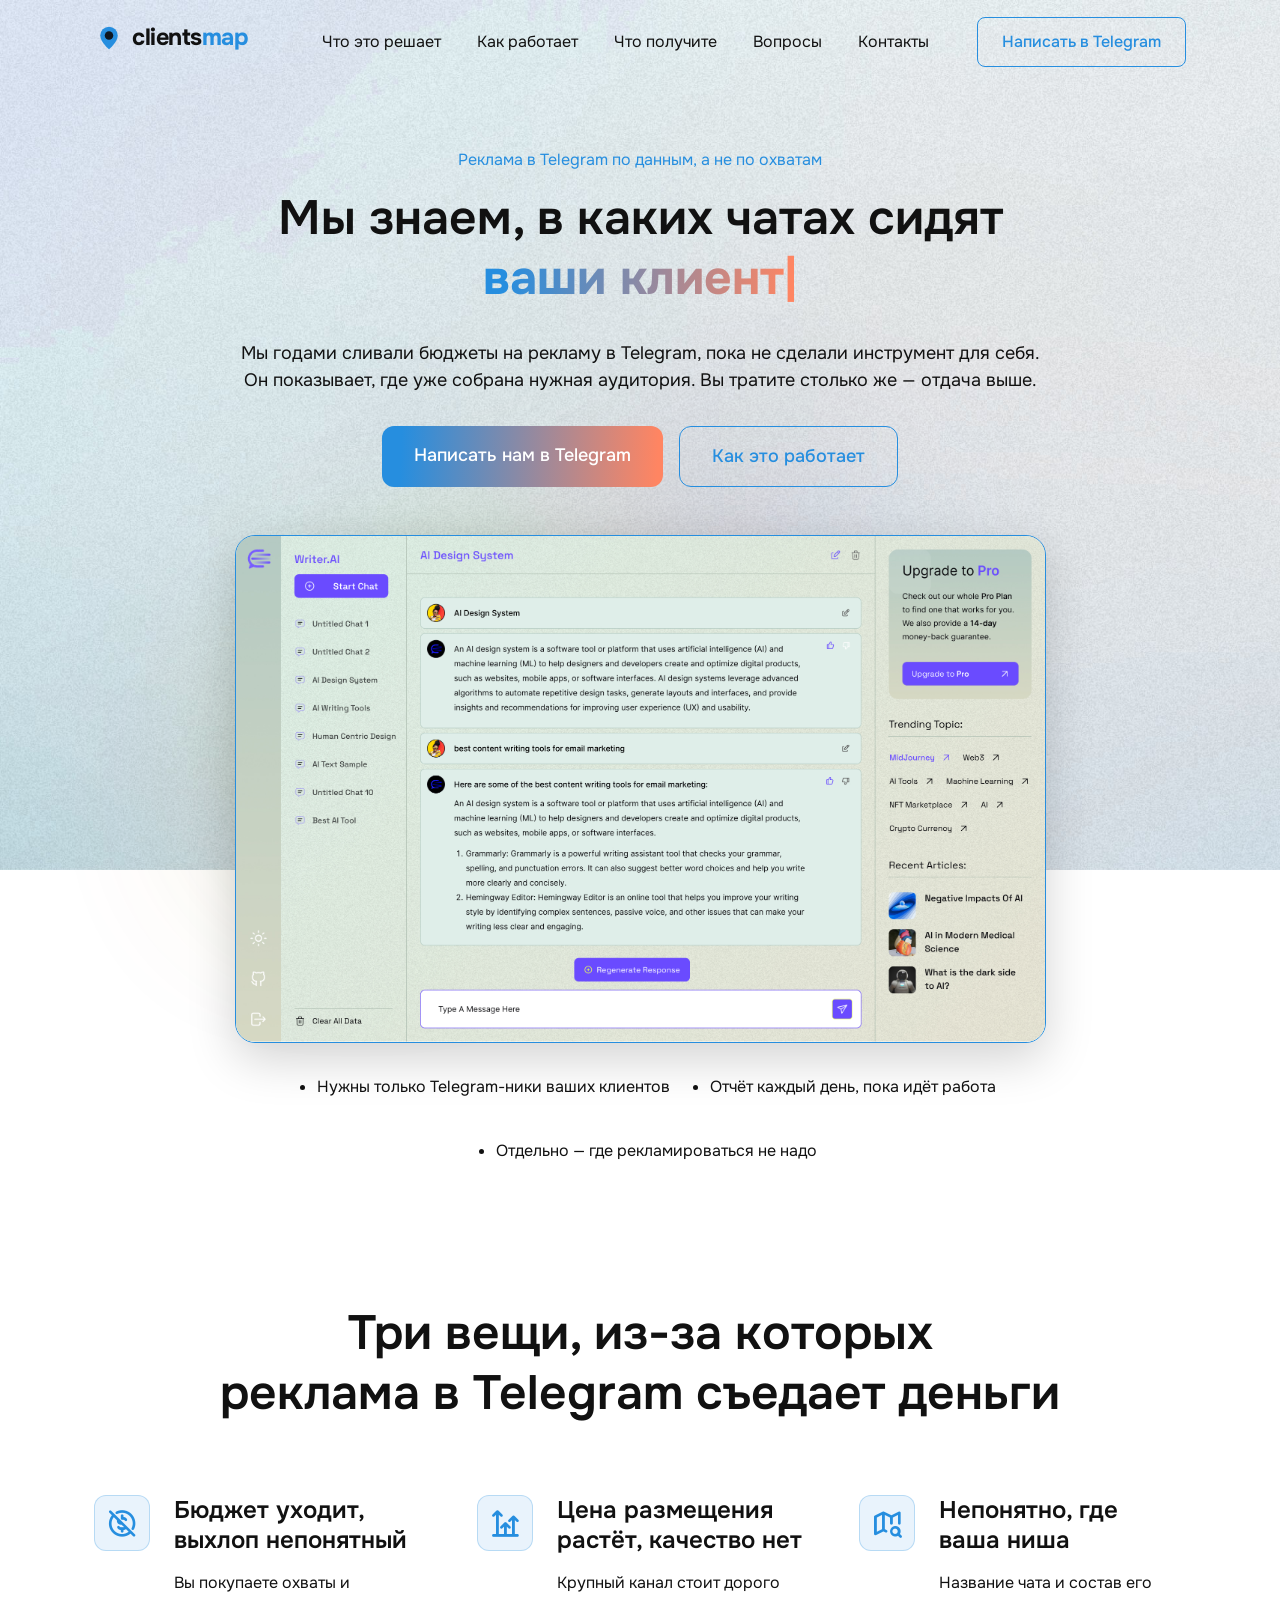
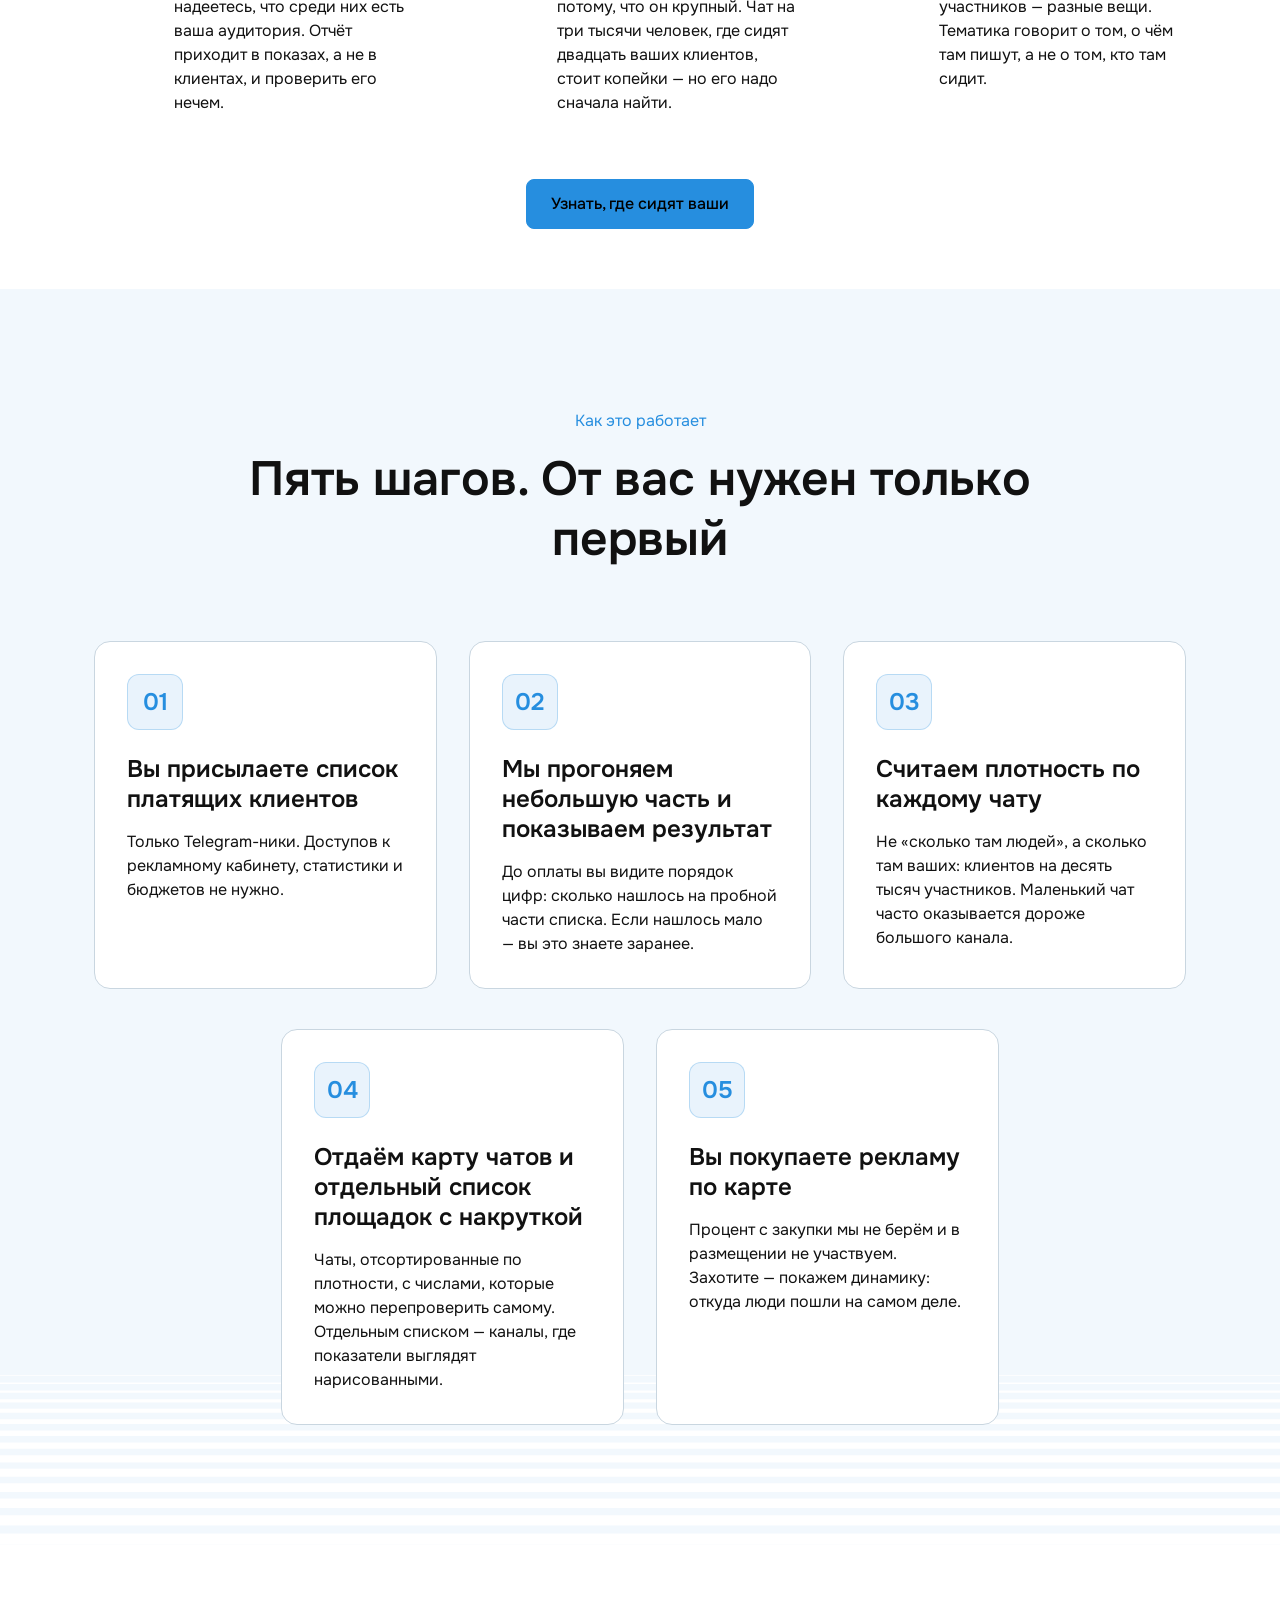
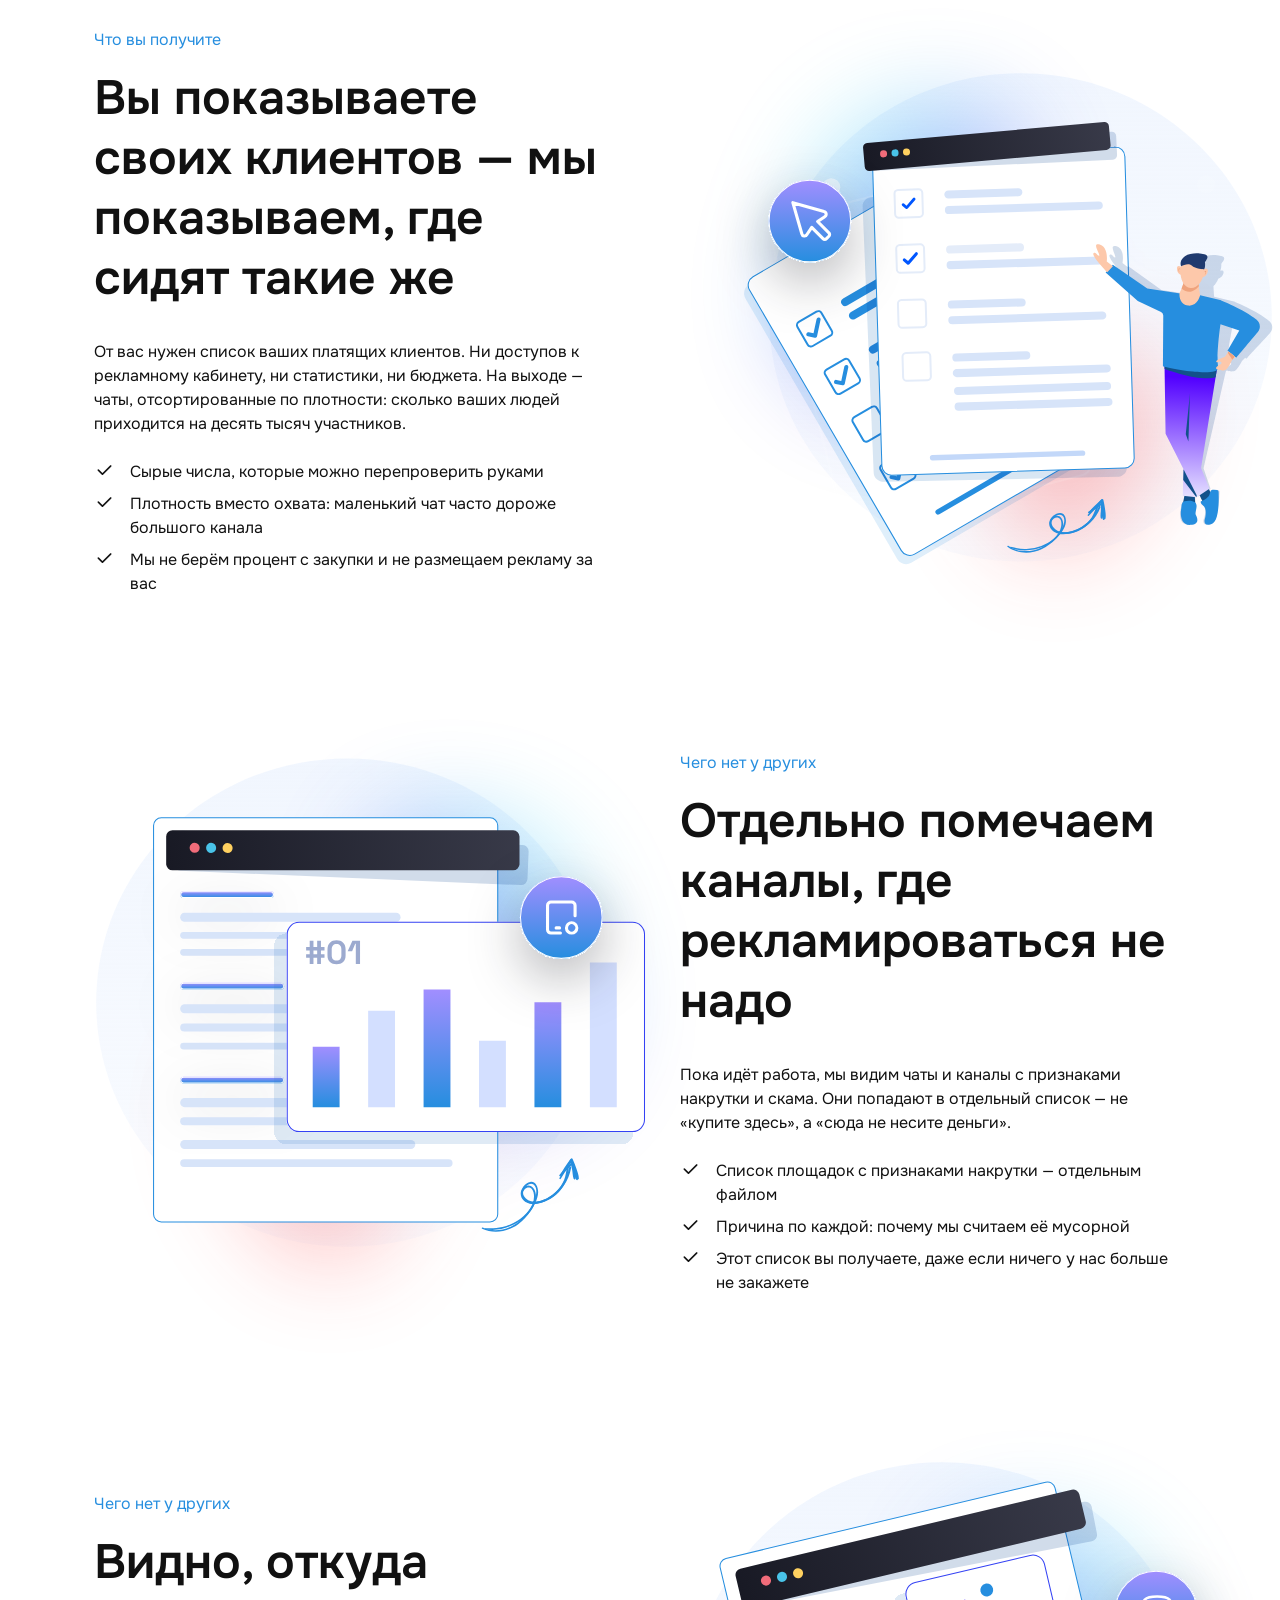
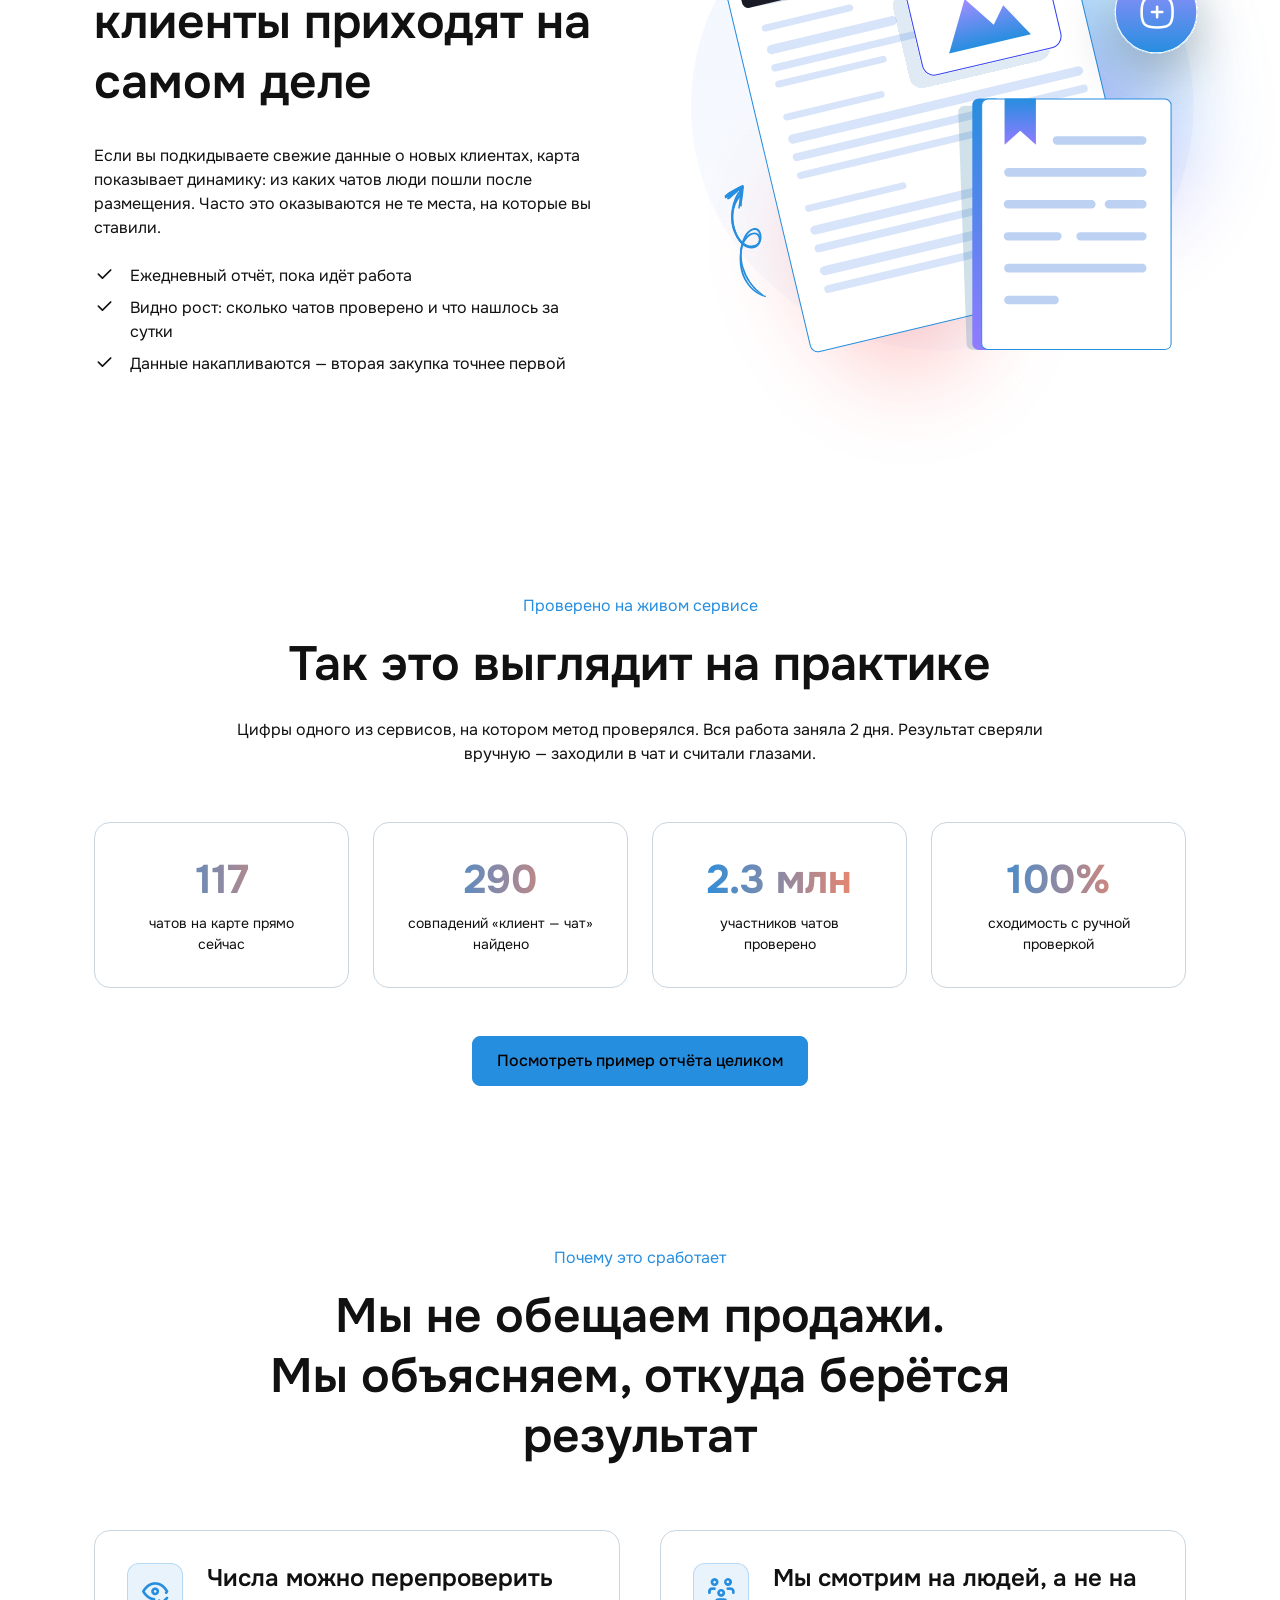
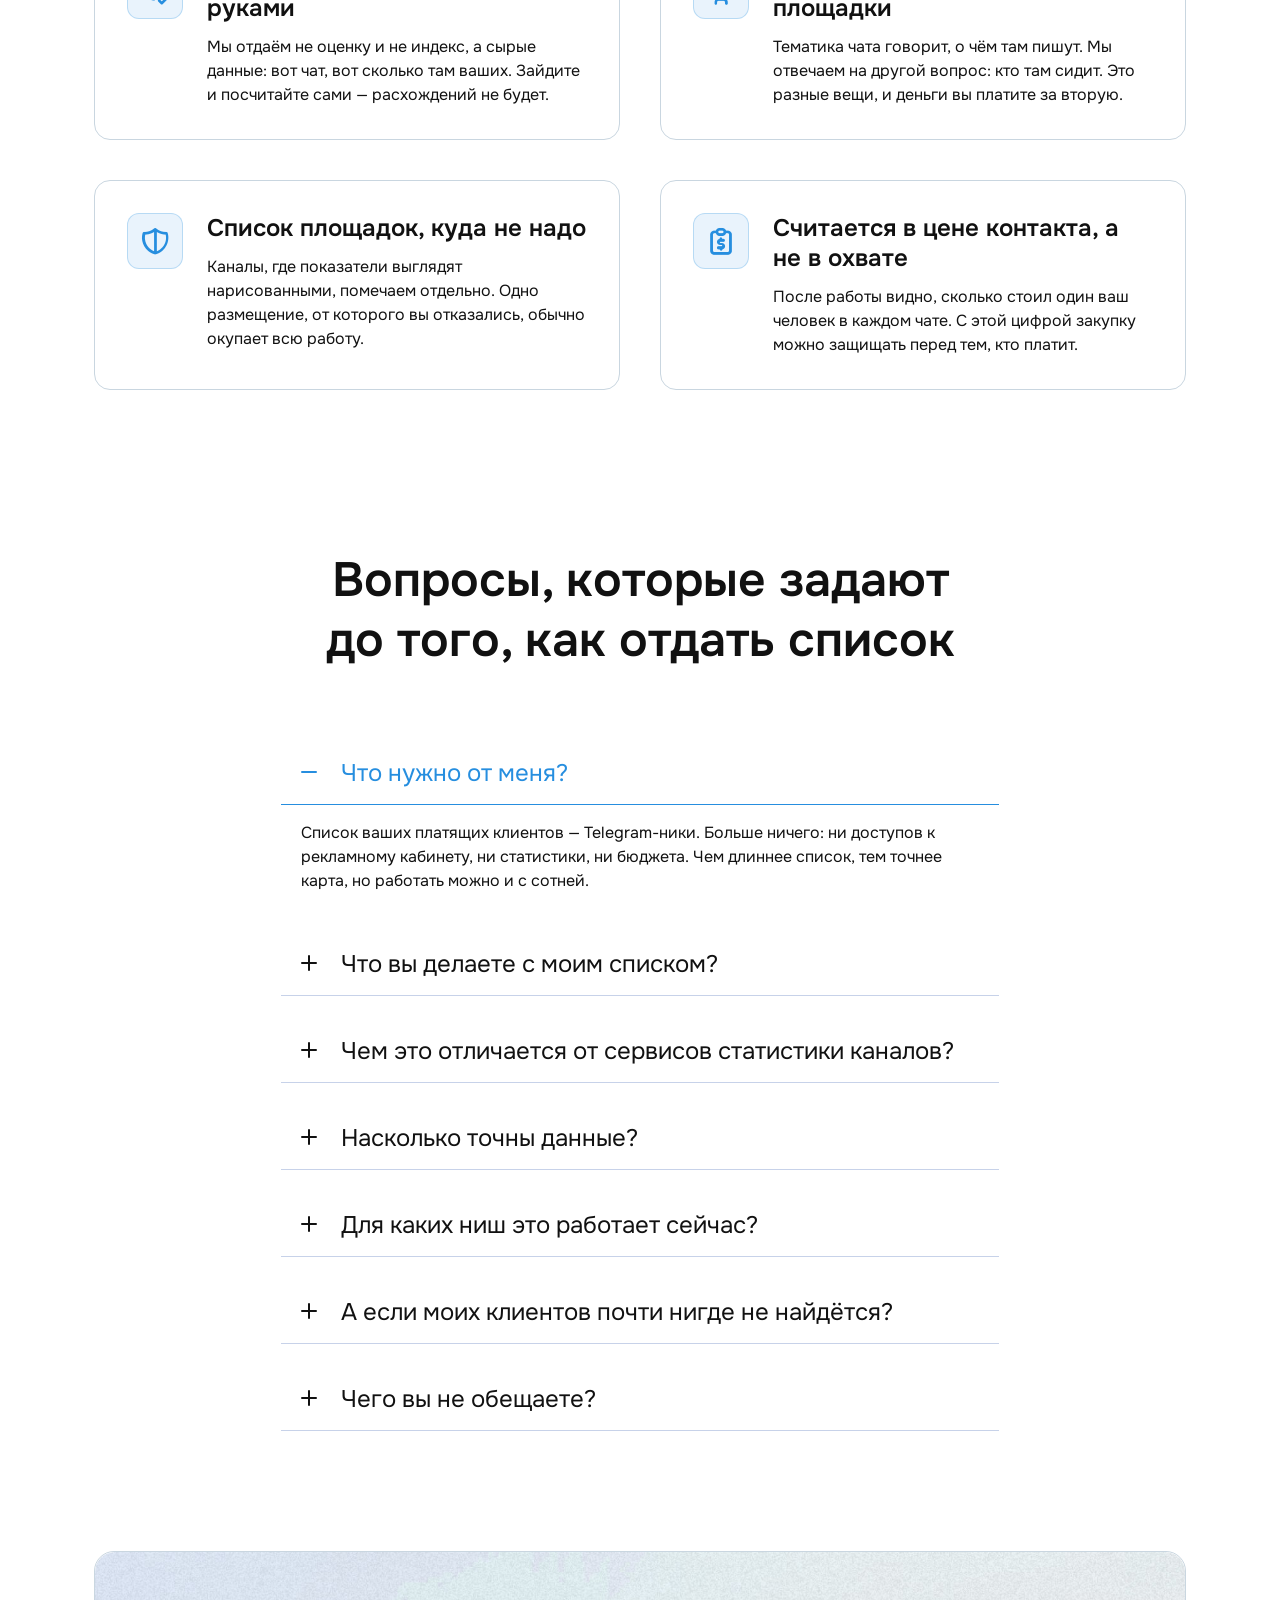
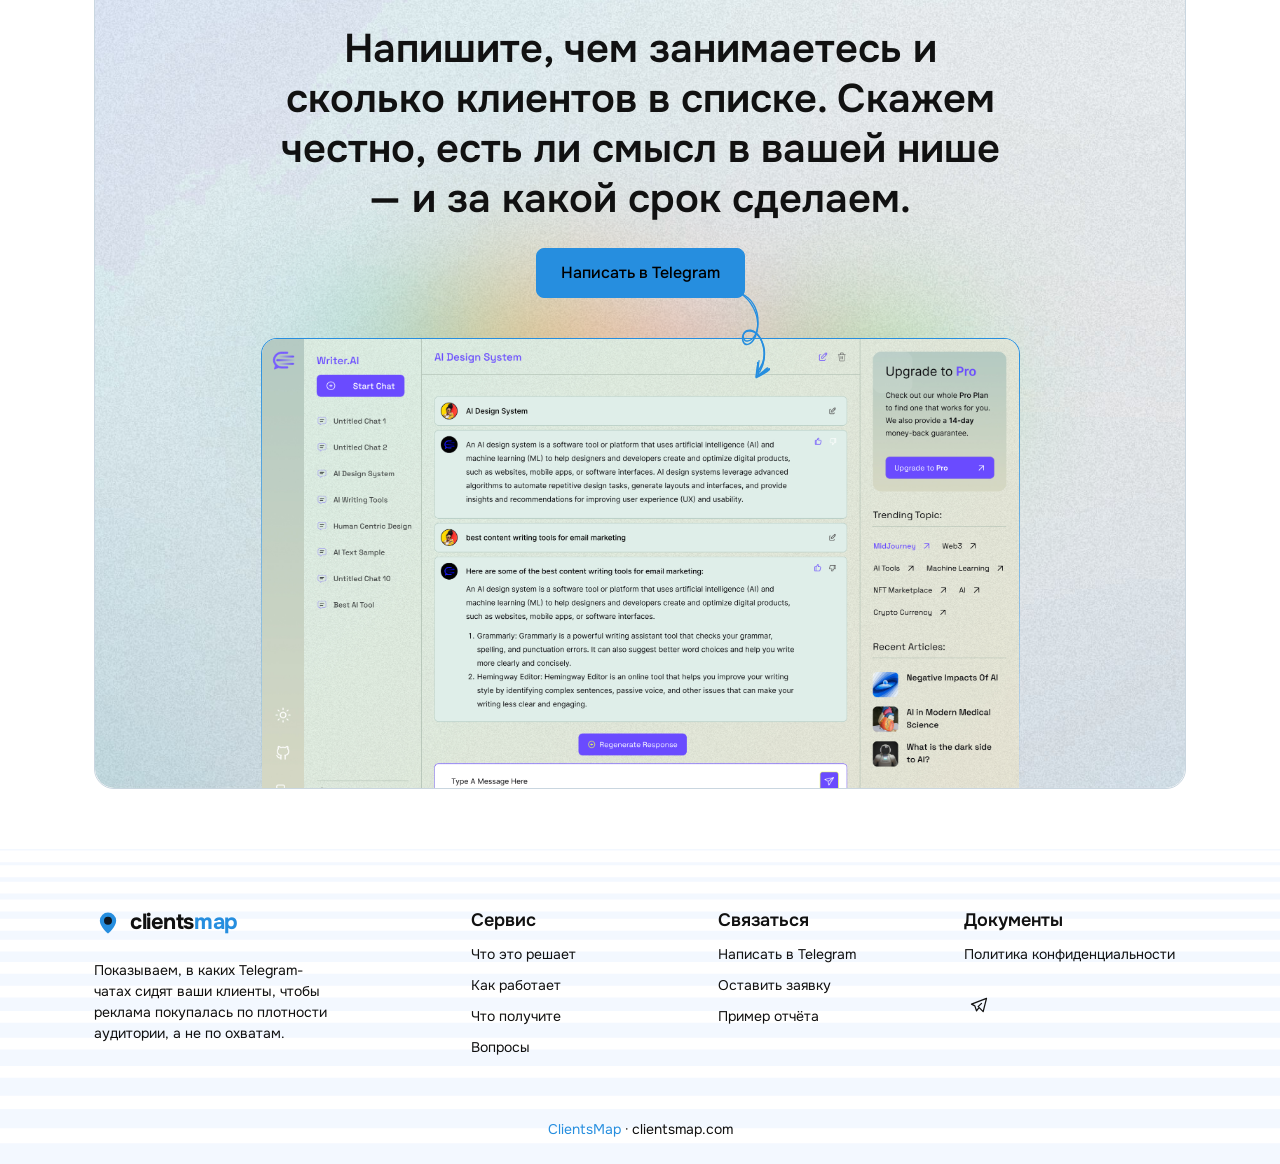
==== commit 5fcd7166: "Согласование: все варианты бегущей строки во множественном числе" ====
--- a/index.html
+++ b/index.html
@@ -1 +1 @@
-<!DOCTYPE html><html lang="ru"><head><meta charSet="utf-8"/><meta name="viewport" content="width=device-width, initial-scale=1"/><meta name="viewport" content="width=device-width, initial-scale=1"/><link rel="preload" as="image" href="https://mc.yandex.ru/watch/112451333"/><link rel="stylesheet" href="/_next/static/css/e008b80ce0168f8d.css" data-precedence="next"/><link rel="stylesheet" href="/_next/static/css/0fbe2ed5f4f71c39.css" data-precedence="next"/><link rel="preload" as="script" fetchPriority="low" href="/_next/static/chunks/webpack-4f7ef856f560f476.js"/><script src="/_next/static/chunks/fd9d1056-ad15f396ddf9b7e5.js" async=""></script><script src="/_next/static/chunks/117-1dcb5a3dc6cd755b.js" async=""></script><script src="/_next/static/chunks/main-app-92eacf9b0690cb42.js" async=""></script><script src="/_next/static/chunks/972-63c026cf2b9a37d3.js" async=""></script><script src="/_next/static/chunks/521-2ea0a8ee2efe18aa.js" async=""></script><script src="/_next/static/chunks/869-f943991c1857dffb.js" async=""></script><script src="/_next/static/chunks/app/(nopadding)/page-4796372224acd5de.js" async=""></script><script src="/_next/static/chunks/app/(layout)/layout-ca79ab4def5f7171.js" async=""></script><script src="/_next/static/chunks/app/(nopadding)/layout-d5da99ed10c4c60c.js" async=""></script><script src="/_next/static/chunks/app/layout-a619b2968a91c517.js" async=""></script><link rel="preload" href="https://www.googletagmanager.com/gtag/js?id=G-K88P6CGLE0" as="script"/><link rel="preconnect" href="https://mc.yandex.ru"/><link rel="preconnect" href="https://www.googletagmanager.com"/><title>ClientsMap — в каких Telegram-чатах сидят ваши клиенты</title><meta name="description" content="Вы показываете список своих клиентов — мы показываем чаты, где их концентрация выше всего. Реклама покупается по плотности аудитории, а не по охватам."/><meta name="keywords" content="реклама в телеграм,где сидит аудитория,концентрация клиентов,telegram чаты аудитория,закупка рекламы телеграм,cpm телеграм"/><link rel="canonical" href="https://clientsmap.com/"/><meta name="yandex-verification" content="e656f3db8198a0fa"/><meta property="og:title" content="ClientsMap — в каких Telegram-чатах сидят ваши клиенты"/><meta property="og:description" content="Список клиентов на входе, карта чатов с их концентрацией на выходе."/><meta property="og:url" content="https://clientsmap.com/"/><meta property="og:site_name" content="ClientsMap"/><meta property="og:image" content="https://clientsmap.com/og.png"/><meta property="og:image:width" content="1200"/><meta property="og:image:height" content="630"/><meta property="og:type" content="website"/><meta name="twitter:card" content="summary_large_image"/><meta name="twitter:title" content="ClientsMap — в каких Telegram-чатах сидят ваши клиенты"/><meta name="twitter:description" content="Список клиентов на входе, карта чатов с их концентрацией на выходе."/><meta name="twitter:image" content="https://clientsmap.com/og.png"/><link rel="icon" href="/favicon.ico" type="image/x-icon" sizes="16x16"/><link rel="icon" href="/favicon.ico" sizes="any"/><link rel="icon" href="/favicon.svg" type="image/svg+xml"/><link rel="apple-touch-icon" href="/apple-touch-icon.png"/><script type="application/ld+json">{"@context":"https://schema.org","@type":"Organization","name":"ClientsMap","url":"https://clientsmap.com","description":"Карта концентрации клиентов в Telegram-чатах для точной закупки рекламы."}</script><script src="/_next/static/chunks/polyfills-42372ed130431b0a.js" noModule=""></script></head><body><div class="wrapper d-flex flex-column justify-between"><nav class="navbar navbar-expand-lg fixed-top"><div class="container"><a class="navbar-brand" aria-label="ClientsMap" href="/"><span class="d-inline-flex align-center gap-2 logo-mark"><svg xmlns="http://www.w3.org/2000/svg" viewBox="0 0 24 24" width="30" height="30" fill="none" aria-hidden="true"><path d="M12 21s7-5.686 7-11a7 7 0 1 0-14 0c0 5.314 7 11 7 11Z" fill="var(--gen-primary, #268edf)"></path><circle cx="12" cy="10" r="3.4" fill="#0f1720"></circle></svg><span class="logo-text" style="font-size:23.400000000000002px">clients<span>map</span></span></span></a><button class="navbar-toggler" type="button"><div class="navbar-toggler-icon"><span></span><span></span><span></span></div></button><div class="collapse navbar-collapse"><div class="navbar-content-inner ms-lg-auto d-flex flex-column flex-lg-row align-lg-center gap-4 gap-lg-10 p-2 p-lg-0"><ul class="navbar-nav gap-lg-2 gap-xl-5"><li class="nav-item"><a class="nav-link" href="/#problems">Что это решает</a></li><li class="nav-item"><a class="nav-link" href="/#how">Как работает</a></li><li class="nav-item"><a class="nav-link" href="/#result">Что получите</a></li><li class="nav-item"><a class="nav-link" href="/#faq">Вопросы</a></li><li class="nav-item"><a class="nav-link" href="/contact/">Контакты</a></li></ul><div class=""><a class="btn btn-outline-primary" href="https://t.me/clientsmap">Написать в Telegram</a></div></div></div></div></nav><main class="flex-grow-1"><section class="hero-section style-1 overflow-hidden gradient-bg pt-30 pb-15 pb-lg-20 pt-xl-36"><div class="container"><div class="row justify-center"><div class="col-lg-9"><div class="text-center"><div class="position-relative z-1"><p class="text-primary" style="opacity:0;transition-property:transform opacity;transform:translateY(20px)">Реклама в Telegram по данным, а не по охватам</p><h1 class="text-dark mb-8" style="opacity:0;transition-property:transform opacity;transform:translateY(20px)">Мы знаем, в каких чатах сидят <br/><span class="fw-bold text-gradient-1 typed-animation">ваши клиенты</span></h1><p class="fs-lg mb-8" style="opacity:0;transition-property:transform opacity;transform:translateY(20px)">Мы годами сливали бюджеты на рекламу в Telegram, пока не сделали инструмент для себя. Он показывает, где уже собрана нужная аудитория. Вы тратите столько же — отдача выше.</p><div style="opacity:0;transition-property:transform opacity;transform:translateY(20px)"><div class="d-flex flex-wrap gap-4 justify-center"><a class="btn btn-lg btn-gradient-1" href="https://t.me/clientsmap">Написать нам в Telegram</a><a class="btn btn-lg btn-outline-primary" href="#how">Как это работает</a></div></div></div><div style="opacity:0;transition-property:transform opacity;transform:translateY(20px)"><div class="image-with-shape"><img alt="shape" loading="lazy" width="1503" height="1150" decoding="async" data-nimg="1" class="shape animate-scale" style="color:transparent" src="/_next/static/media/blurry-shape-1.f41fbf4f.svg"/><div class="mt-12 rounded-5 border border-primary shadow-lg overflow-hidden position-relative z-1"><img alt="Карта чатов с концентрацией клиентов" loading="lazy" width="2160" height="1351" decoding="async" data-nimg="1" class="img-fluid d-inline-block" style="color:transparent;background-size:cover;background-position:50% 50%;background-repeat:no-repeat;background-image:url(&quot;data:image/svg+xml;charset=utf-8,%3Csvg xmlns=&#x27;http://www.w3.org/2000/svg&#x27; viewBox=&#x27;0 0 320 200&#x27;%3E%3Cfilter id=&#x27;b&#x27; color-interpolation-filters=&#x27;sRGB&#x27;%3E%3CfeGaussianBlur stdDeviation=&#x27;20&#x27;/%3E%3CfeColorMatrix values=&#x27;1 0 0 0 0 0 1 0 0 0 0 0 1 0 0 0 0 0 100 -1&#x27; result=&#x27;s&#x27;/%3E%3CfeFlood x=&#x27;0&#x27; y=&#x27;0&#x27; width=&#x27;100%25&#x27; height=&#x27;100%25&#x27;/%3E%3CfeComposite operator=&#x27;out&#x27; in=&#x27;s&#x27;/%3E%3CfeComposite in2=&#x27;SourceGraphic&#x27;/%3E%3CfeGaussianBlur stdDeviation=&#x27;20&#x27;/%3E%3C/filter%3E%3Cimage width=&#x27;100%25&#x27; height=&#x27;100%25&#x27; x=&#x27;0&#x27; y=&#x27;0&#x27; preserveAspectRatio=&#x27;none&#x27; style=&#x27;filter: url(%23b);&#x27; href=&#x27;[data-uri]&#x27;/%3E%3C/svg%3E&quot;)" src="/_next/static/media/screen-6.7a24a926.jpg"/></div></div></div><ul class="d-flex flex-wrap gap-4 gap-md-8 gap-lg-10 align-center justify-center mt-8 mb-0"><li>Нужны только Telegram-ники ваших клиентов</li><li>Отчёт каждый день, пока идёт работа</li><li>Отдельно — где рекламироваться не надо</li></ul></div></div></div></div></section><section class="py-10 py-lg-15" id="problems"><div class="container"><div class="text-center mb-18"><h1 class="mb-0" style="opacity:0;transition-property:transform opacity;transform:translateY(20px)">Три вещи, из-за которых <br class="d-none d-lg-block"/>реклама в Telegram съедает деньги</h1></div><div class="row g-6 g-xl-14"><div class="col-lg-4" style="opacity:0;transition-property:transform opacity;transform:translateY(20px)"><div class="d-flex flex-column gap-6 flex-lg-row"><div class="icon w-14 h-14 flex-shrink-0 d-flex align-center justify-center rounded-3 p-2 border bg-primary bg-opacity-10 text-primary border-primary border-opacity-25"><i class="fs-3 ti ti-coin-off"></i></div><div class="content"><h4 class="mb-4 ">Бюджет уходит, выхлоп непонятный</h4><p>Вы покупаете охваты и надеетесь, что среди них есть ваша аудитория. Отчёт приходит в показах, а не в клиентах, и проверить его нечем.</p></div></div></div><div class="col-lg-4" style="opacity:0;transition-property:transform opacity;transform:translateY(20px)"><div class="d-flex flex-column gap-6 flex-lg-row"><div class="icon w-14 h-14 flex-shrink-0 d-flex align-center justify-center rounded-3 p-2 border bg-primary bg-opacity-10 text-primary border-primary border-opacity-25"><i class="fs-3 ti ti-chart-arrows-vertical"></i></div><div class="content"><h4 class="mb-4 ">Цена размещения растёт, качество нет</h4><p>Крупный канал стоит дорого потому, что он крупный. Чат на три тысячи человек, где сидят двадцать ваших клиентов, стоит копейки — но его надо сначала найти.</p></div></div></div><div class="col-lg-4" style="opacity:0;transition-property:transform opacity;transform:translateY(20px)"><div class="d-flex flex-column gap-6 flex-lg-row"><div class="icon w-14 h-14 flex-shrink-0 d-flex align-center justify-center rounded-3 p-2 border bg-primary bg-opacity-10 text-primary border-primary border-opacity-25"><i class="fs-3 ti ti-map-search"></i></div><div class="content"><h4 class="mb-4 ">Непонятно, где ваша ниша</h4><p>Название чата и состав его участников — разные вещи. Тематика говорит о том, о чём там пишут, а не о том, кто там сидит.</p></div></div></div></div><div class="text-center mt-12"><a class="btn btn-primary" href="https://t.me/clientsmap">Узнать, где сидят ваши</a></div></div></section><section class="bg-striped bg-striped-sm bg-striped-bottom bg-light-blue py-20 py-lg-30" id="how"><div class="container"><div class="row justify-center mb-18"><div class="col-lg-9"><div class="text-center"><p class="text-primary" style="opacity:0;transition-property:transform opacity;transform:translateY(20px)">Как это работает</p><h1 class="mb-0" style="opacity:0;transition-property:transform opacity;transform:translateY(20px)">Пять шагов. От вас нужен только первый</h1></div></div></div><div class="row justify-center row-cols-1 row-cols-md-2 row-cols-lg-3 gx-8 gy-10"><div class="col" style="opacity:0;transition-property:transform opacity;transform:translateY(20px)"><div class="h-full bg-white rounded-4 p-8 border"><div class="icon w-14 h-14 flex-shrink-0 d-flex align-center justify-center rounded-3 p-2 border bg-primary bg-opacity-10 text-primary border-primary border-opacity-25 mb-6"><h4 class="mb-0">01</h4></div><h4 class="mb-4">Вы присылаете список платящих клиентов</h4><p class="mb-0">Только Telegram-ники. Доступов к рекламному кабинету, статистики и бюджетов не нужно.</p></div></div><div class="col" style="opacity:0;transition-property:transform opacity;transform:translateY(20px)"><div class="h-full bg-white rounded-4 p-8 border"><div class="icon w-14 h-14 flex-shrink-0 d-flex align-center justify-center rounded-3 p-2 border bg-primary bg-opacity-10 text-primary border-primary border-opacity-25 mb-6"><h4 class="mb-0">02</h4></div><h4 class="mb-4">Мы прогоняем небольшую часть и показываем результат</h4><p class="mb-0">До оплаты вы видите порядок цифр: сколько нашлось на пробной части списка. Если нашлось мало — вы это знаете заранее.</p></div></div><div class="col" style="opacity:0;transition-property:transform opacity;transform:translateY(20px)"><div class="h-full bg-white rounded-4 p-8 border"><div class="icon w-14 h-14 flex-shrink-0 d-flex align-center justify-center rounded-3 p-2 border bg-primary bg-opacity-10 text-primary border-primary border-opacity-25 mb-6"><h4 class="mb-0">03</h4></div><h4 class="mb-4">Считаем плотность по каждому чату</h4><p class="mb-0">Не «сколько там людей», а сколько там ваших: клиентов на десять тысяч участников. Маленький чат часто оказывается дороже большого канала.</p></div></div><div class="col" style="opacity:0;transition-property:transform opacity;transform:translateY(20px)"><div class="h-full bg-white rounded-4 p-8 border"><div class="icon w-14 h-14 flex-shrink-0 d-flex align-center justify-center rounded-3 p-2 border bg-primary bg-opacity-10 text-primary border-primary border-opacity-25 mb-6"><h4 class="mb-0">04</h4></div><h4 class="mb-4">Отдаём карту чатов и отдельный список площадок с накруткой</h4><p class="mb-0">Чаты, отсортированные по плотности, с числами, которые можно перепроверить самому. Отдельным списком — каналы, где показатели выглядят нарисованными.</p></div></div><div class="col" style="opacity:0;transition-property:transform opacity;transform:translateY(20px)"><div class="h-full bg-white rounded-4 p-8 border"><div class="icon w-14 h-14 flex-shrink-0 d-flex align-center justify-center rounded-3 p-2 border bg-primary bg-opacity-10 text-primary border-primary border-opacity-25 mb-6"><h4 class="mb-0">05</h4></div><h4 class="mb-4">Вы покупаете рекламу по карте</h4><p class="mb-0">Процент с закупки мы не берём и в размещении не участвуем. Захотите — покажем динамику: откуда люди пошли на самом деле.</p></div></div></div></div></section><section class="py-10 py-lg-15" id="what"><div class="container"><div class="row g-6 gx-lg-14 gx-xl-20 align-center"><div class="col-lg-6" style="opacity:0;transition-property:transform opacity;transform:translateY(20px)"><div class="content"><p class="text-primary">Что вы получите</p><h1 class=" mb-8">Вы показываете своих клиентов — мы показываем, где сидят такие же</h1><p class="mb-6">От вас нужен список ваших платящих клиентов. Ни доступов к рекламному кабинету, ни статистики, ни бюджета. На выходе — чаты, отсортированные по плотности: сколько ваших людей приходится на десять тысяч участников.</p><ul class="list-unstyled list-check mb-8"><li><i class="ti ti-check fs-5"></i><span>Сырые числа, которые можно перепроверить руками</span></li><li><i class="ti ti-check fs-5"></i><span>Плотность вместо охвата: маленький чат часто дороже большого канала</span></li><li><i class="ti ti-check fs-5"></i><span>Мы не берём процент с закупки и не размещаем рекламу за вас</span></li></ul></div></div><div class="col-lg-6" style="opacity:0;transition-property:transform opacity;transform:translateY(20px)"><div class="feature-img"><img alt="icon" loading="lazy" width="608" height="647" decoding="async" data-nimg="1" style="color:transparent" src="/images/illustrations/feature-illustration-1-blue.svg"/></div></div></div><div class="row g-6 gx-lg-14 gx-xl-20 align-center flex-row-reverse mt-10"><div class="col-lg-6" style="opacity:0;transition-property:transform opacity;transform:translateY(20px)"><div class="content"><p class="text-primary">Чего нет у других</p><h1 class=" mb-8">Отдельно помечаем каналы, где рекламироваться не надо</h1><p class="mb-6">Пока идёт работа, мы видим чаты и каналы с признаками накрутки и скама. Они попадают в отдельный список — не «купите здесь», а «сюда не несите деньги».</p><ul class="list-unstyled list-check mb-8"><li><i class="ti ti-check fs-5"></i><span>Список площадок с признаками накрутки — отдельным файлом</span></li><li><i class="ti ti-check fs-5"></i><span>Причина по каждой: почему мы считаем её мусорной</span></li><li><i class="ti ti-check fs-5"></i><span>Этот список вы получаете, даже если ничего у нас больше не закажете</span></li></ul></div></div><div class="col-lg-6" style="opacity:0;transition-property:transform opacity;transform:translateY(20px)"><div class="feature-img"><img alt="icon" loading="lazy" width="608" height="647" decoding="async" data-nimg="1" style="color:transparent" src="/images/illustrations/feature-illustration-2-blue.svg"/></div></div></div><div class="row g-6 gx-lg-14 gx-xl-20 align-center mt-10"><div class="col-lg-6" style="opacity:0;transition-property:transform opacity;transform:translateY(20px)"><div class="content"><p class="text-primary">Чего нет у других</p><h1 class=" mb-8">Видно, откуда клиенты приходят на самом деле</h1><p class="mb-6">Если вы подкидываете свежие данные о новых клиентах, карта показывает динамику: из каких чатов люди пошли после размещения. Часто это оказываются не те места, на которые вы ставили.</p><ul class="list-unstyled list-check mb-8"><li><i class="ti ti-check fs-5"></i><span>Ежедневный отчёт, пока идёт работа</span></li><li><i class="ti ti-check fs-5"></i><span>Видно рост: сколько чатов проверено и что нашлось за сутки</span></li><li><i class="ti ti-check fs-5"></i><span>Данные накапливаются — вторая закупка точнее первой</span></li></ul></div></div><div class="col-lg-6" style="opacity:0;transition-property:transform opacity;transform:translateY(20px)"><div class="feature-img"><img alt="icon" loading="lazy" width="608" height="647" decoding="async" data-nimg="1" style="color:transparent" src="/images/illustrations/feature-illustration-3-blue.svg"/></div></div></div></div></section><section class="py-10 py-lg-15" id="result"><div class="container"><div class="row justify-center mb-14"><div class="col-lg-9"><div class="text-center"><p class="text-primary" style="opacity:0;transition-property:transform opacity;transform:translateY(20px)">Проверено на живом сервисе</p><h1 class="mb-6" style="opacity:0;transition-property:transform opacity;transform:translateY(20px)">Так это выглядит на практике</h1><p class="mb-0" style="opacity:0;transition-property:transform opacity;transform:translateY(20px)">Цифры одного из сервисов, на котором метод проверялся. Вся работа заняла <!-- -->2<!-- --> дня. Результат сверяли вручную — заходили в чат и считали глазами.</p></div></div></div><div class="row row-cols-2 row-cols-lg-4 g-6"><div class="col" style="opacity:0;transition-property:transform opacity;transform:translateY(20px)"><div class="h-full text-center bg-white rounded-4 border p-8"><h2 class="text-gradient-1 fw-bold mb-2">117</h2><p class="fs-sm mb-0">чатов на карте прямо сейчас</p></div></div><div class="col" style="opacity:0;transition-property:transform opacity;transform:translateY(20px)"><div class="h-full text-center bg-white rounded-4 border p-8"><h2 class="text-gradient-1 fw-bold mb-2">290</h2><p class="fs-sm mb-0">совпадений «клиент — чат» найдено</p></div></div><div class="col" style="opacity:0;transition-property:transform opacity;transform:translateY(20px)"><div class="h-full text-center bg-white rounded-4 border p-8"><h2 class="text-gradient-1 fw-bold mb-2">2.3 млн</h2><p class="fs-sm mb-0">участников чатов проверено</p></div></div><div class="col" style="opacity:0;transition-property:transform opacity;transform:translateY(20px)"><div class="h-full text-center bg-white rounded-4 border p-8"><h2 class="text-gradient-1 fw-bold mb-2">100%</h2><p class="fs-sm mb-0">сходимость с ручной проверкой</p></div></div></div><div class="text-center mt-12" style="opacity:0;transition-property:transform opacity;transform:translateY(20px)"><a class="btn btn-primary" href="/example/">Посмотреть пример отчёта целиком</a></div></div></section><section class="bg-striped bg-striped-sm py-20 py-lg-25" id="why"><div class="container"><div class="row justify-center mb-16"><div class="col-lg-9"><div class="text-center"><p class="text-primary" style="opacity:0;transition-property:transform opacity;transform:translateY(20px)">Почему это сработает</p><h1 class="mb-0" style="opacity:0;transition-property:transform opacity;transform:translateY(20px)">Мы не обещаем продажи. <br class="d-none d-md-block"/>Мы объясняем, откуда берётся результат</h1></div></div></div><div class="row row-cols-1 row-cols-md-2 g-6 g-xl-10"><div class="col" style="opacity:0;transition-property:transform opacity;transform:translateY(20px)"><div class="h-full bg-white rounded-4 border p-8 d-flex flex-column gap-4 flex-lg-row gap-lg-6"><div class="icon w-14 h-14 flex-shrink-0 d-flex align-center justify-center rounded-3 p-2 border bg-primary bg-opacity-10 text-primary border-primary border-opacity-25"><i class="fs-3 ti ti-eye-check"></i></div><div><h4 class="mb-3">Числа можно перепроверить руками</h4><p class="mb-0">Мы отдаём не оценку и не индекс, а сырые данные: вот чат, вот сколько там ваших. Зайдите и посчитайте сами — расхождений не будет.</p></div></div></div><div class="col" style="opacity:0;transition-property:transform opacity;transform:translateY(20px)"><div class="h-full bg-white rounded-4 border p-8 d-flex flex-column gap-4 flex-lg-row gap-lg-6"><div class="icon w-14 h-14 flex-shrink-0 d-flex align-center justify-center rounded-3 p-2 border bg-primary bg-opacity-10 text-primary border-primary border-opacity-25"><i class="fs-3 ti ti-users-group"></i></div><div><h4 class="mb-3">Мы смотрим на людей, а не на площадки</h4><p class="mb-0">Тематика чата говорит, о чём там пишут. Мы отвечаем на другой вопрос: кто там сидит. Это разные вещи, и деньги вы платите за вторую.</p></div></div></div><div class="col" style="opacity:0;transition-property:transform opacity;transform:translateY(20px)"><div class="h-full bg-white rounded-4 border p-8 d-flex flex-column gap-4 flex-lg-row gap-lg-6"><div class="icon w-14 h-14 flex-shrink-0 d-flex align-center justify-center rounded-3 p-2 border bg-primary bg-opacity-10 text-primary border-primary border-opacity-25"><i class="fs-3 ti ti-shield-half"></i></div><div><h4 class="mb-3">Список площадок, куда не надо</h4><p class="mb-0">Каналы, где показатели выглядят нарисованными, помечаем отдельно. Одно размещение, от которого вы отказались, обычно окупает всю работу.</p></div></div></div><div class="col" style="opacity:0;transition-property:transform opacity;transform:translateY(20px)"><div class="h-full bg-white rounded-4 border p-8 d-flex flex-column gap-4 flex-lg-row gap-lg-6"><div class="icon w-14 h-14 flex-shrink-0 d-flex align-center justify-center rounded-3 p-2 border bg-primary bg-opacity-10 text-primary border-primary border-opacity-25"><i class="fs-3 ti ti-report-money"></i></div><div><h4 class="mb-3">Считается в цене контакта, а не в охвате</h4><p class="mb-0">После работы видно, сколько стоил один ваш человек в каждом чате. С этой цифрой закупку можно защищать перед тем, кто платит.</p></div></div></div></div></div></section><section class="py-10 py-lg-15" id="faq"><div class="container"><div class="row justify-center mb-18"><div class="col-lg-10"><div class="text-center"><h1 class="mb-0" style="opacity:0;transition-property:transform opacity;transform:translateY(20px)">Вопросы, которые задают <br class="d-none d-md-block"/>до того, как отдать список</h1></div></div></div><div class="row justify-center"><div class="col-lg-8" style="opacity:0;transition-property:transform opacity;transform:translateY(20px)"><div class="accordion accordion-flush d-flex flex-column gap-6" id="faqAccordion"><div class="accordion-item"><h2 class="accordion-header"><button class="accordion-button " type="button"><span class="icon"></span>Что нужно от меня?</button></h2><div class="accordion-collapse collapse show" style="opacity:1;visibility:visible;height:auto"><div class="accordion-body">Список ваших платящих клиентов — Telegram-ники. Больше ничего: ни доступов к рекламному кабинету, ни статистики, ни бюджета. Чем длиннее список, тем точнее карта, но работать можно и с сотней.</div></div></div><div class="accordion-item"><h2 class="accordion-header"><button class="accordion-button collapsed" type="button"><span class="icon"></span>Что вы делаете с моим списком?</button></h2></div><div class="accordion-item"><h2 class="accordion-header"><button class="accordion-button collapsed" type="button"><span class="icon"></span>Чем это отличается от сервисов статистики каналов?</button></h2></div><div class="accordion-item"><h2 class="accordion-header"><button class="accordion-button collapsed" type="button"><span class="icon"></span>Насколько точны данные?</button></h2></div><div class="accordion-item"><h2 class="accordion-header"><button class="accordion-button collapsed" type="button"><span class="icon"></span>Для каких ниш это работает сейчас?</button></h2></div><div class="accordion-item"><h2 class="accordion-header"><button class="accordion-button collapsed" type="button"><span class="icon"></span>А если моих клиентов почти нигде не найдётся?</button></h2></div><div class="accordion-item"><h2 class="accordion-header"><button class="accordion-button collapsed" type="button"><span class="icon"></span>Чего вы не обещаете?</button></h2></div></div></div></div></div></section><section class="cta-section py-10 py-lg-15" style="opacity:0;transition-property:transform opacity;transform:translateY(20px)"><div class="container"><div class="rounded-5 border position-relative z-1 gradient-bg"><div class="animate-scale position-absolute w-full h-full z-n1"><img alt="shape" loading="lazy" width="1228" height="590" decoding="async" data-nimg="1" class="bg-shape img-fluid" style="color:transparent" src="/_next/static/media/blurry-shape-4.8e3bf404.svg"/></div><div class="row justify-center"><div class="col-lg-10"><div class="text-center pt-6 px-6 pt-md-10 px-md-10 pt-lg-18 px-lg-18"><h2 class="mb-6 ">Напишите, чем занимаетесь и сколько клиентов в списке. Скажем честно, есть ли смысл в вашей нише — и за какой срок сделаем.</h2><a class="btn btn-primary" href="https://t.me/clientsmap">Написать в Telegram</a><div class="cta-image-container mt-10"><svg xmlns="http://www.w3.org/2000/svg" fill="none" viewBox="0 0 34 90" class="text-primary arrow-shape"><path fill="currentColor" d="M3.724 2.303c8.095 4.54 13.968 13.648 16.408 22.434 2.336 8.415 2.426 20.276-5.705 25.79-2.961 2.01-7.092 2.24-8.781-1.444-1.571-3.422.29-7.096 3.683-8.452 9.162-3.663 16.334 8.02 18.234 15.324a30.563 30.563 0 0 1 .279 14.195c-.952 4.334-2.866 9.283-6.298 12.254-.494.427-1.3-.29-.971-.84 1.77-2.928 3.677-5.571 4.79-8.851 1.155-3.405 1.62-7.048 1.44-10.626-.358-7.103-3.568-15.745-10.125-19.354-3.476-1.912-10.316-1.353-10.055 3.973.107 2.158 1.647 4.035 3.933 3.81 2.086-.209 4.001-1.766 5.333-3.279 5.427-6.16 4.857-15.89 2.67-23.215a39.21 39.21 0 0 0-5.682-11.577c-2.69-3.76-6.017-6.61-9.592-9.472-.35-.277.039-.896.44-.67Z"></path><path fill="currentColor" d="M1.562.977c9.931 2.79 17.058 11.508 19.312 21.4 1.085 4.762 1.187 9.7.548 14.54-.653 4.937-1.854 10.549-4.949 14.589-2.156 2.82-7.305 5.961-10.266 2.388-2.608-3.142-2.18-9.094.45-12.093 2.945-3.356 8.048-2.969 11.491-.718 4.112 2.688 6.675 7.596 8.265 12.12 3.48 9.905 2.395 21.33-3.11 30.327-.527.858-1.947.203-1.423-.676 3.935-6.565 5.559-14.253 4.688-21.84-.443-3.864-1.552-7.677-3.306-11.147-2.011-3.973-5.078-8.396-9.854-8.994-5.273-.66-7.99 4.089-7.3 8.82.403 2.76 1.938 4.99 5.042 4.079 2.519-.74 4.35-3.051 5.51-5.296 3.708-7.194 4.563-16.802 3.066-24.658C17.848 13.969 11.217 4.92 1.373 1.995.736 1.812.917.797 1.563.977Z"></path><path fill="currentColor" d="M21.218 73.052c.375 2.062.446 4.204.634 6.29.088.987.18 1.975.266 2.964.04.457-.025 2.873.383 3.085.21.11 2.177-1.456 2.452-1.64l2.452-1.641c1.595-1.065 3.329-2.678 5.205-3.148.671-.169 1.174.542.746 1.106-.792 1.05-1.99 1.644-3.08 2.36-1.23.812-2.464 1.62-3.695 2.432-1.142.748-3.43 3.037-4.974 2.3-1.476-.7-.955-3.793-1.042-5.105-.198-2.945-.602-5.957-.531-8.906a.595.595 0 0 1 1.184-.097Z"></path><path fill="currentColor" d="M21.773 73.169c-.032 2.254-.679 4.55-.972 6.789-.338 2.597-.601 5.224-.564 7.844-.465-.225-.933-.454-1.398-.68a76.772 76.772 0 0 0 6.002-4.227c1.876-1.465 3.568-3.521 5.632-4.678.6-.336 1.581.26 1.137.983-1.181 1.924-3.415 3.456-5.165 4.844a64.808 64.808 0 0 1-6.607 4.574c-.694.421-1.465-.14-1.385-.91.27-2.565.462-5.128.849-7.683.348-2.297.616-4.895 1.59-7.019.19-.398.887-.308.88.163Z"></path><path fill="currentColor" d="M22.85 71.546c-.873 5.764-1.778 11.525-2.588 17.298-.462-.304-.922-.605-1.384-.91 2.439-1.254 4.864-2.527 7.207-3.954 2.158-1.317 4.212-3.127 6.536-4.109.733-.31 1.331.688.841 1.25-1.713 1.972-4.396 3.318-6.619 4.634-2.326 1.378-4.712 2.663-7.172 3.78-.633.287-1.294-.395-1.174-1.015 1.098-5.725 2.104-11.464 3.137-17.2.137-.79 1.337-.563 1.215.226Z"></path></svg><div class="cta-img rounded-top-4"><img alt="shape" loading="lazy" width="2160" height="1351" decoding="async" data-nimg="1" class="img-fluid w-full h-full object-cover" style="color:transparent;background-size:cover;background-position:50% 50%;background-repeat:no-repeat;background-image:url(&quot;data:image/svg+xml;charset=utf-8,%3Csvg xmlns=&#x27;http://www.w3.org/2000/svg&#x27; viewBox=&#x27;0 0 320 200&#x27;%3E%3Cfilter id=&#x27;b&#x27; color-interpolation-filters=&#x27;sRGB&#x27;%3E%3CfeGaussianBlur stdDeviation=&#x27;20&#x27;/%3E%3CfeColorMatrix values=&#x27;1 0 0 0 0 0 1 0 0 0 0 0 1 0 0 0 0 0 100 -1&#x27; result=&#x27;s&#x27;/%3E%3CfeFlood x=&#x27;0&#x27; y=&#x27;0&#x27; width=&#x27;100%25&#x27; height=&#x27;100%25&#x27;/%3E%3CfeComposite operator=&#x27;out&#x27; in=&#x27;s&#x27;/%3E%3CfeComposite in2=&#x27;SourceGraphic&#x27;/%3E%3CfeGaussianBlur stdDeviation=&#x27;20&#x27;/%3E%3C/filter%3E%3Cimage width=&#x27;100%25&#x27; height=&#x27;100%25&#x27; x=&#x27;0&#x27; y=&#x27;0&#x27; preserveAspectRatio=&#x27;none&#x27; style=&#x27;filter: url(%23b);&#x27; href=&#x27;[data-uri]&#x27;/%3E%3C/svg%3E&quot;)" src="/_next/static/media/screen-6.7a24a926.jpg"/></div></div></div></div></div></div></div></section></main><footer class="footer bg-striped pt-10 pt-lg-15"><div class="container"><div class="row g-10"><div class="col-lg-9 col-xl-8 order-lg-2"><div class="row g-6"><div class="col-md-4 col-lg-4"><div class="footer-widget text-center text-md-start"><h6 class=" mb-2">Сервис</h6><ul class="link-list list-unstyled mb-0"><li><a href="/#problems">Что это решает</a></li><li><a href="/#how">Как работает</a></li><li><a href="/#result">Что получите</a></li><li><a href="/#faq">Вопросы</a></li></ul></div></div><div class="col-md-4 col-lg-4"><div class="footer-widget text-center text-md-start"><h6 class=" mb-2">Связаться</h6><ul class="link-list list-unstyled mb-0"><li><a href="https://t.me/clientsmap">Написать в Telegram</a></li><li><a href="/contact/">Оставить заявку</a></li><li><a href="/example/">Пример отчёта</a></li></ul></div></div><div class="col-md-4 col-lg-4"><div class="footer-widget text-center text-md-start"><h6 class=" mb-2">Документы</h6><ul class="link-list list-unstyled mb-0"><li><a href="/privacy/">Политика конфиденциальности</a></li></ul><ul class="list-unstyled d-flex flex-wrap align-center justify-center justify-md-start gap-3 social-list mb-0 mt-5"><li><a href="https://t.me/clientsmap" aria-label="Telegram"><svg xmlns="http://www.w3.org/2000/svg" fill="none" stroke="currentColor" stroke-linecap="round" stroke-linejoin="round" stroke-width="1.5" viewBox="0 0 24 24"><path stroke="none" d="M0 0h24v24H0z"></path><path d="M15 10l-4 4l6 6l4 -16l-18 7l4 2l2 6l3 -4"></path></svg></a></li></ul></div></div></div></div><div class="col-lg-3 order-lg-1 me-auto"><div class="footer-widget text-center text-lg-start"><a aria-label="ClientsMap" href="/"><span class="d-inline-flex align-center gap-2 logo-mark"><svg xmlns="http://www.w3.org/2000/svg" viewBox="0 0 24 24" width="28" height="28" fill="none" aria-hidden="true"><path d="M12 21s7-5.686 7-11a7 7 0 1 0-14 0c0 5.314 7 11 7 11Z" fill="var(--gen-primary, #268edf)"></path><circle cx="12" cy="10" r="3.4" fill="#0f1720"></circle></svg><span class="logo-text" style="font-size:21.84px">clients<span>map</span></span></span></a><p class="fs-sm mb-0 mt-4">Показываем, в каких Telegram-чатах сидят ваши клиенты, чтобы реклама покупалась по плотности аудитории, а не по охватам.</p></div></div></div><div class="text-center py-6 mt-8"><p class="fs-sm mb-0"><span class="text-primary">ClientsMap</span> · clientsmap.com</p></div></div></footer></div><div class="Toastify"></div><noscript><div><img src="https://mc.yandex.ru/watch/112451333" style="position:absolute;left:-9999px" alt=""/></div></noscript><script src="/_next/static/chunks/webpack-4f7ef856f560f476.js" async=""></script><script>(self.__next_f=self.__next_f||[]).push([0]);self.__next_f.push([2,null])</script><script>self.__next_f.push([1,"1:HL[\"/_next/static/css/e008b80ce0168f8d.css\",\"style\"]\n2:HL[\"/_next/static/css/0fbe2ed5f4f71c39.css\",\"style\"]\n"])</script><script>self.__next_f.push([1,"3:I[2846,[],\"\"]\n5:I[1289,[\"972\",\"static/chunks/972-63c026cf2b9a37d3.js\",\"521\",\"static/chunks/521-2ea0a8ee2efe18aa.js\",\"869\",\"static/chunks/869-f943991c1857dffb.js\",\"198\",\"static/chunks/app/(nopadding)/page-4796372224acd5de.js\"],\"default\"]\n6:I[3685,[\"972\",\"static/chunks/972-63c026cf2b9a37d3.js\",\"521\",\"static/chunks/521-2ea0a8ee2efe18aa.js\",\"869\",\"static/chunks/869-f943991c1857dffb.js\",\"198\",\"static/chunks/app/(nopadding)/page-4796372224acd5de.js\"],\"default\"]\n7:I[2972,[\"972\",\"static/chunks/972-63c026cf2b9a37d3.js\",\"540\",\"static/chunks/app/(layout)/layout-ca79ab4def5f7171.js\"],\"\"]\n8:I[5878,[\"972\",\"static/chunks/972-63c026cf2b9a37d3.js\",\"521\",\"static/chunks/521-2ea0a8ee2efe18aa.js\",\"869\",\"static/chunks/869-f943991c1857dffb.js\",\"198\",\"static/chunks/app/(nopadding)/page-4796372224acd5de.js\"],\"Image\"]\n9:I[7810,[\"972\",\"static/chunks/972-63c026cf2b9a37d3.js\",\"521\",\"static/chunks/521-2ea0a8ee2efe18aa.js\",\"869\",\"static/chunks/869-f943991c1857dffb.js\",\"198\",\"static/chunks/app/(nopadding)/page-4796372224acd5de.js\"],\"default\"]\na:I[6284,[\"972\",\"static/chunks/972-63c026cf2b9a37d3.js\",\"499\",\"static/chunks/app/(nopadding)/layout-d5da99ed10c4c60c.js\"],\"default\"]\nb:I[2885,[\"972\",\"static/chunks/972-63c026cf2b9a37d3.js\",\"540\",\"static/chunks/app/(layout)/layout-ca79ab4def5f7171.js\"],\"default\"]\nc:I[4707,[],\"\"]\nd:I[6423,[],\"\"]\ne:I[4309,[\"972\",\"static/chunks/972-63c026cf2b9a37d3.js\",\"185\",\"static/chunks/app/layout-a619b2968a91c517.js\"],\"default\"]\nf:I[1074,[\"972\",\"static/chunks/972-63c026cf2b9a37d3.js\",\"540\",\"static/chunks/app/(layout)/layout-ca79ab4def5f7171.js\"],\"default\"]\n10:I[8534,[\"972\",\"static/chunks/972-63c026cf2b9a37d3.js\",\"185\",\"static/chunks/app/layout-a619b2968a91c517.js\"],\"default\"]\n11:I[8034,[\"972\",\"static/chunks/972-63c026cf2b9a37d3.js\",\"185\",\"static/chunks/app/layout-a619b2968a91c517.js\"],\"default\"]\n12:I[8003,[\"972\",\"static/chunks/972-63c026cf2b9a37d3.js\",\"185\",\"static/chunks/app/layout-a619b2968a91c517.js\"],\"\"]\n14:I[1060,[],\"\"]\n15:[]\n"])</script><script>self.__next_f.push([1,"0:[\"$\",\"$L3\",null,{\"buildId\":\"oVMC5EDj7FSJo6uNkSf8j\",\"assetPrefix\":\"\",\"urlParts\":[\"\",\"\"],\"initialTree\":[\"\",{\"children\":[\"(nopadding)\",{\"children\":[\"__PAGE__\",{}]}]},\"$undefined\",\"$undefined\",true],\"initialSeedData\":[\"\",{\"children\":[\"(nopadding)\",{\"children\":[\"__PAGE__\",{},[[\"$L4\",[\"$\",\"main\",null,{\"className\":\"flex-grow-1\",\"children\":[[\"$\",\"$L5\",null,{}],[\"$\",\"section\",null,{\"className\":\"py-10 py-lg-15\",\"id\":\"problems\",\"children\":[\"$\",\"div\",null,{\"className\":\"container\",\"children\":[[\"$\",\"div\",null,{\"className\":\"text-center mb-18\",\"children\":[\"$\",\"$L6\",null,{\"el\":\"h1\",\"className\":\"mb-0\",\"delay\":0.05,\"children\":[\"Три вещи, из-за которых \",[\"$\",\"br\",null,{\"className\":\"d-none d-lg-block\"}],\"реклама в Telegram съедает деньги\"]}]}],[\"$\",\"div\",null,{\"className\":\"row g-6 g-xl-14\",\"children\":[[\"$\",\"$L6\",\"1\",{\"className\":\"col-lg-4\",\"delay\":0.2,\"children\":[\"$\",\"div\",null,{\"className\":\"d-flex flex-column gap-6 flex-lg-row\",\"children\":[[\"$\",\"div\",null,{\"className\":\"icon w-14 h-14 flex-shrink-0 d-flex align-center justify-center rounded-3 p-2 border bg-primary bg-opacity-10 text-primary border-primary border-opacity-25\",\"children\":[\"$\",\"i\",null,{\"className\":\"fs-3 ti ti-coin-off\"}]}],[\"$\",\"div\",null,{\"className\":\"content\",\"children\":[[\"$\",\"h4\",null,{\"className\":\"mb-4 \",\"children\":\"Бюджет уходит, выхлоп непонятный\"}],[\"$\",\"p\",null,{\"children\":\"Вы покупаете охваты и надеетесь, что среди них есть ваша аудитория. Отчёт приходит в показах, а не в клиентах, и проверить его нечем.\"}]]}]]}]}],[\"$\",\"$L6\",\"2\",{\"className\":\"col-lg-4\",\"delay\":0.2,\"children\":[\"$\",\"div\",null,{\"className\":\"d-flex flex-column gap-6 flex-lg-row\",\"children\":[[\"$\",\"div\",null,{\"className\":\"icon w-14 h-14 flex-shrink-0 d-flex align-center justify-center rounded-3 p-2 border bg-primary bg-opacity-10 text-primary border-primary border-opacity-25\",\"children\":[\"$\",\"i\",null,{\"className\":\"fs-3 ti ti-chart-arrows-vertical\"}]}],[\"$\",\"div\",null,{\"className\":\"content\",\"children\":[[\"$\",\"h4\",null,{\"className\":\"mb-4 \",\"children\":\"Цена размещения растёт, качество нет\"}],[\"$\",\"p\",null,{\"children\":\"Крупный канал стоит дорого потому, что он крупный. Чат на три тысячи человек, где сидят двадцать ваших клиентов, стоит копейки — но его надо сначала найти.\"}]]}]]}]}],[\"$\",\"$L6\",\"3\",{\"className\":\"col-lg-4\",\"delay\":0.2,\"children\":[\"$\",\"div\",null,{\"className\":\"d-flex flex-column gap-6 flex-lg-row\",\"children\":[[\"$\",\"div\",null,{\"className\":\"icon w-14 h-14 flex-shrink-0 d-flex align-center justify-center rounded-3 p-2 border bg-primary bg-opacity-10 text-primary border-primary border-opacity-25\",\"children\":[\"$\",\"i\",null,{\"className\":\"fs-3 ti ti-map-search\"}]}],[\"$\",\"div\",null,{\"className\":\"content\",\"children\":[[\"$\",\"h4\",null,{\"className\":\"mb-4 \",\"children\":\"Непонятно, где ваша ниша\"}],[\"$\",\"p\",null,{\"children\":\"Название чата и состав его участников — разные вещи. Тематика говорит о том, о чём там пишут, а не о том, кто там сидит.\"}]]}]]}]}]]}],[\"$\",\"div\",null,{\"className\":\"text-center mt-12\",\"children\":[\"$\",\"$L7\",null,{\"href\":\"https://t.me/clientsmap\",\"className\":\"btn btn-primary\",\"children\":\"Узнать, где сидят ваши\"}]}]]}]}],[\"$\",\"section\",null,{\"className\":\"bg-striped bg-striped-sm bg-striped-bottom bg-light-blue py-20 py-lg-30\",\"id\":\"how\",\"children\":[\"$\",\"div\",null,{\"className\":\"container\",\"children\":[[\"$\",\"div\",null,{\"className\":\"row justify-center mb-18\",\"children\":[\"$\",\"div\",null,{\"className\":\"col-lg-9\",\"children\":[\"$\",\"div\",null,{\"className\":\"text-center\",\"children\":[[\"$\",\"$L6\",null,{\"el\":\"p\",\"className\":\"text-primary\",\"delay\":0.05,\"children\":\"Как это работает\"}],[\"$\",\"$L6\",null,{\"el\":\"h1\",\"className\":\"mb-0\",\"delay\":0.1,\"children\":\"Пять шагов. От вас нужен только первый\"}]]}]}]}],[\"$\",\"div\",null,{\"className\":\"row justify-center row-cols-1 row-cols-md-2 row-cols-lg-3 gx-8 gy-10\",\"children\":[[\"$\",\"$L6\",\"Вы присылаете список платящих клиентов\",{\"className\":\"col\",\"delay\":0.1,\"children\":[\"$\",\"div\",null,{\"className\":\"h-full bg-white rounded-4 p-8 border\",\"children\":[[\"$\",\"div\",null,{\"className\":\"icon w-14 h-14 flex-shrink-0 d-flex align-center justify-center rounded-3 p-2 border bg-primary bg-opacity-10 text-primary border-primary border-opacity-25 mb-6\",\"children\":[\"$\",\"h4\",null,{\"className\":\"mb-0\",\"children\":\"01\"}]}],[\"$\",\"h4\",null,{\"className\":\"mb-4\",\"children\":\"Вы присылаете список платящих клиентов\"}],[\"$\",\"p\",null,{\"className\":\"mb-0\",\"children\":\"Только Telegram-ники. Доступов к рекламному кабинету, статистики и бюджетов не нужно.\"}]]}]}],[\"$\",\"$L6\",\"Мы прогоняем небольшую часть и показываем результат\",{\"className\":\"col\",\"delay\":0.15000000000000002,\"children\":[\"$\",\"div\",null,{\"className\":\"h-full bg-white rounded-4 p-8 border\",\"children\":[[\"$\",\"div\",null,{\"className\":\"icon w-14 h-14 flex-shrink-0 d-flex align-center justify-center rounded-3 p-2 border bg-primary bg-opacity-10 text-primary border-primary border-opacity-25 mb-6\",\"children\":[\"$\",\"h4\",null,{\"className\":\"mb-0\",\"children\":\"02\"}]}],[\"$\",\"h4\",null,{\"className\":\"mb-4\",\"children\":\"Мы прогоняем небольшую часть и показываем результат\"}],[\"$\",\"p\",null,{\"className\":\"mb-0\",\"children\":\"До оплаты вы видите порядок цифр: сколько нашлось на пробной части списка. Если нашлось мало — вы это знаете заранее.\"}]]}]}],[\"$\",\"$L6\",\"Считаем плотность по каждому чату\",{\"className\":\"col\",\"delay\":0.2,\"children\":[\"$\",\"div\",null,{\"className\":\"h-full bg-white rounded-4 p-8 border\",\"children\":[[\"$\",\"div\",null,{\"className\":\"icon w-14 h-14 flex-shrink-0 d-flex align-center justify-center rounded-3 p-2 border bg-primary bg-opacity-10 text-primary border-primary border-opacity-25 mb-6\",\"children\":[\"$\",\"h4\",null,{\"className\":\"mb-0\",\"children\":\"03\"}]}],[\"$\",\"h4\",null,{\"className\":\"mb-4\",\"children\":\"Считаем плотность по каждому чату\"}],[\"$\",\"p\",null,{\"className\":\"mb-0\",\"children\":\"Не «сколько там людей», а сколько там ваших: клиентов на десять тысяч участников. Маленький чат часто оказывается дороже большого канала.\"}]]}]}],[\"$\",\"$L6\",\"Отдаём карту чатов и отдельный список площадок с накруткой\",{\"className\":\"col\",\"delay\":0.25,\"children\":[\"$\",\"div\",null,{\"className\":\"h-full bg-white rounded-4 p-8 border\",\"children\":[[\"$\",\"div\",null,{\"className\":\"icon w-14 h-14 flex-shrink-0 d-flex align-center justify-center rounded-3 p-2 border bg-primary bg-opacity-10 text-primary border-primary border-opacity-25 mb-6\",\"children\":[\"$\",\"h4\",null,{\"className\":\"mb-0\",\"children\":\"04\"}]}],[\"$\",\"h4\",null,{\"className\":\"mb-4\",\"children\":\"Отдаём карту чатов и отдельный список площадок с накруткой\"}],[\"$\",\"p\",null,{\"className\":\"mb-0\",\"children\":\"Чаты, отсортированные по плотности, с числами, которые можно перепроверить самому. Отдельным списком — каналы, где показатели выглядят нарисованными.\"}]]}]}],[\"$\",\"$L6\",\"Вы покупаете рекламу по карте\",{\"className\":\"col\",\"delay\":0.30000000000000004,\"children\":[\"$\",\"div\",null,{\"className\":\"h-full bg-white rounded-4 p-8 border\",\"children\":[[\"$\",\"div\",null,{\"className\":\"icon w-14 h-14 flex-shrink-0 d-flex align-center justify-center rounded-3 p-2 border bg-primary bg-opacity-10 text-primary border-primary border-opacity-25 mb-6\",\"children\":[\"$\",\"h4\",null,{\"className\":\"mb-0\",\"children\":\"05\"}]}],[\"$\",\"h4\",null,{\"className\":\"mb-4\",\"children\":\"Вы покупаете рекламу по карте\"}],[\"$\",\"p\",null,{\"className\":\"mb-0\",\"children\":\"Процент с закупки мы не берём и в размещении не участвуем. Захотите — покажем динамику: откуда люди пошли на самом деле.\"}]]}]}]]}]]}]}],[\"$\",\"section\",null,{\"className\":\"py-10 py-lg-15\",\"id\":\"what\",\"children\":[\"$\",\"div\",null,{\"className\":\"container\",\"children\":[[\"$\",\"div\",null,{\"className\":\"row g-6 gx-lg-14 gx-xl-20 align-center\",\"children\":[[\"$\",\"$L6\",null,{\"className\":\"col-lg-6\",\"delay\":0.15,\"children\":[\"$\",\"div\",null,{\"className\":\"content\",\"children\":[[\"$\",\"p\",null,{\"className\":\"text-primary\",\"children\":\"Что вы получите\"}],[\"$\",\"h1\",null,{\"className\":\" mb-8\",\"children\":\"Вы показываете своих клиентов — мы показываем, где сидят такие же\"}],[\"$\",\"p\",null,{\"className\":\"mb-6\",\"children\":\"От вас нужен список ваших платящих клиентов. Ни доступов к рекламному кабинету, ни статистики, ни бюджета. На выходе — чаты, отсортированные по плотности: сколько ваших людей приходится на десять тысяч участников.\"}],[\"$\",\"ul\",null,{\"className\":\"list-unstyled list-check mb-8\",\"children\":[[\"$\",\"li\",\"0\",{\"children\":[[\"$\",\"i\",null,{\"className\":\"ti ti-check fs-5\"}],[\"$\",\"span\",null,{\"children\":\"Сырые числа, которые можно перепроверить руками\"}]]}],[\"$\",\"li\",\"1\",{\"children\":[[\"$\",\"i\",null,{\"className\":\"ti ti-check fs-5\"}],[\"$\",\"span\",null,{\"children\":\"Плотность вместо охвата: маленький чат часто дороже большого канала\"}]]}],[\"$\",\"li\",\"2\",{\"children\":[[\"$\",\"i\",null,{\"className\":\"ti ti-check fs-5\"}],[\"$\",\"span\",null,{\"children\":\"Мы не берём процент с закупки и не размещаем рекламу за вас\"}]]}]]}],null]}]}],[\"$\",\"$L6\",null,{\"className\":\"col-lg-6\",\"delay\":0.25,\"children\":[\"$\",\"div\",null,{\"className\":\"feature-img\",\"children\":[\"$\",\"$L8\",null,{\"src\":\"/images/illustrations/feature-illustration-1-blue.svg\",\"height\":647,\"width\":608,\"alt\":\"icon\"}]}]}]]}],[\"$\",\"div\",null,{\"className\":\"row g-6 gx-lg-14 gx-xl-20 align-center flex-row-reverse mt-10\",\"children\":[[\"$\",\"$L6\",null,{\"className\":\"col-lg-6\",\"delay\":0.15,\"children\":[\"$\",\"div\",null,{\"className\":\"content\",\"children\":[[\"$\",\"p\",null,{\"className\":\"text-primary\",\"children\":\"Чего нет у других\"}],[\"$\",\"h1\",null,{\"className\":\" mb-8\",\"children\":\"Отдельно помечаем каналы, где рекламироваться не надо\"}],[\"$\",\"p\",null,{\"className\":\"mb-6\",\"children\":\"Пока идёт работа, мы видим чаты и каналы с признаками накрутки и скама. Они попадают в отдельный список — не «купите здесь», а «сюда не несите деньги».\"}],[\"$\",\"ul\",null,{\"className\":\"list-unstyled list-check mb-8\",\"children\":[[\"$\",\"li\",\"0\",{\"children\":[[\"$\",\"i\",null,{\"className\":\"ti ti-check fs-5\"}],[\"$\",\"span\",null,{\"children\":\"Список площадок с признаками накрутки — отдельным файлом\"}]]}],[\"$\",\"li\",\"1\",{\"children\":[[\"$\",\"i\",null,{\"className\":\"ti ti-check fs-5\"}],[\"$\",\"span\",null,{\"children\":\"Причина по каждой: почему мы считаем её мусорной\"}]]}],[\"$\",\"li\",\"2\",{\"children\":[[\"$\",\"i\",null,{\"className\":\"ti ti-check fs-5\"}],[\"$\",\"span\",null,{\"children\":\"Этот список вы получаете, даже если ничего у нас больше не закажете\"}]]}]]}],null]}]}],[\"$\",\"$L6\",null,{\"className\":\"col-lg-6\",\"delay\":0.25,\"children\":[\"$\",\"div\",null,{\"className\":\"feature-img\",\"children\":[\"$\",\"$L8\",null,{\"src\":\"/images/illustrations/feature-illustration-2-blue.svg\",\"height\":647,\"width\":608,\"alt\":\"icon\"}]}]}]]}],[\"$\",\"div\",null,{\"className\":\"row g-6 gx-lg-14 gx-xl-20 align-center mt-10\",\"children\":[[\"$\",\"$L6\",null,{\"className\":\"col-lg-6\",\"delay\":0.15,\"children\":[\"$\",\"div\",null,{\"className\":\"content\",\"children\":[[\"$\",\"p\",null,{\"className\":\"text-primary\",\"children\":\"Чего нет у других\"}],[\"$\",\"h1\",null,{\"className\":\" mb-8\",\"children\":\"Видно, откуда клиенты приходят на самом деле\"}],[\"$\",\"p\",null,{\"className\":\"mb-6\",\"children\":\"Если вы подкидываете свежие данные о новых клиентах, карта показывает динамику: из каких чатов люди пошли после размещения. Часто это оказываются не те места, на которые вы ставили.\"}],[\"$\",\"ul\",null,{\"className\":\"list-unstyled list-check mb-8\",\"children\":[[\"$\",\"li\",\"0\",{\"children\":[[\"$\",\"i\",null,{\"className\":\"ti ti-check fs-5\"}],[\"$\",\"span\",null,{\"children\":\"Ежедневный отчёт, пока идёт работа\"}]]}],[\"$\",\"li\",\"1\",{\"children\":[[\"$\",\"i\",null,{\"className\":\"ti ti-check fs-5\"}],[\"$\",\"span\",null,{\"children\":\"Видно рост: сколько чатов проверено и что нашлось за сутки\"}]]}],[\"$\",\"li\",\"2\",{\"children\":[[\"$\",\"i\",null,{\"className\":\"ti ti-check fs-5\"}],[\"$\",\"span\",null,{\"children\":\"Данные накапливаются — вторая закупка точнее первой\"}]]}]]}],null]}]}],[\"$\",\"$L6\",null,{\"className\":\"col-lg-6\",\"delay\":0.25,\"children\":[\"$\",\"div\",null,{\"className\":\"feature-img\",\"children\":[\"$\",\"$L8\",null,{\"src\":\"/images/illustrations/feature-illustration-3-blue.svg\",\"height\":647,\"width\":608,\"alt\":\"icon\"}]}]}]]}]]}]}],[\"$\",\"section\",null,{\"className\":\"py-10 py-lg-15\",\"id\":\"result\",\"children\":[\"$\",\"div\",null,{\"className\":\"container\",\"children\":[[\"$\",\"div\",null,{\"className\":\"row justify-center mb-14\",\"children\":[\"$\",\"div\",null,{\"className\":\"col-lg-9\",\"children\":[\"$\",\"div\",null,{\"className\":\"text-center\",\"children\":[[\"$\",\"$L6\",null,{\"el\":\"p\",\"className\":\"text-primary\",\"delay\":0.05,\"children\":\"Проверено на живом сервисе\"}],[\"$\",\"$L6\",null,{\"el\":\"h1\",\"className\":\"mb-6\",\"delay\":0.1,\"children\":\"Так это выглядит на практике\"}],[\"$\",\"$L6\",null,{\"el\":\"p\",\"className\":\"mb-0\",\"delay\":0.15,\"children\":[\"Цифры одного из сервисов, на котором метод проверялся. Вся работа заняла \",\"2\",\" дня. Результат сверяли вручную — заходили в чат и считали глазами.\"]}]]}]}]}],[\"$\",\"div\",null,{\"className\":\"row row-cols-2 row-cols-lg-4 g-6\",\"children\":[[\"$\",\"$L6\",\"чатов на карте прямо сейчас\",{\"className\":\"col\",\"delay\":0.1,\"children\":[\"$\",\"div\",null,{\"className\":\"h-full text-center bg-white rounded-4 border p-8\",\"children\":[[\"$\",\"h2\",null,{\"className\":\"text-gradient-1 fw-bold mb-2\",\"children\":\"117\"}],[\"$\",\"p\",null,{\"className\":\"fs-sm mb-0\",\"children\":\"чатов на карте прямо сейчас\"}]]}]}],[\"$\",\"$L6\",\"совпадений «клиент — чат» найдено\",{\"className\":\"col\",\"delay\":0.15000000000000002,\"children\":[\"$\",\"div\",null,{\"className\":\"h-full text-center bg-white rounded-4 border p-8\",\"children\":[[\"$\",\"h2\",null,{\"className\":\"text-gradient-1 fw-bold mb-2\",\"children\":\"290\"}],[\"$\",\"p\",null,{\"className\":\"fs-sm mb-0\",\"children\":\"совпадений «клиент — чат» найдено\"}]]}]}],[\"$\",\"$L6\",\"участников чатов проверено\",{\"className\":\"col\",\"delay\":0.2,\"children\":[\"$\",\"div\",null,{\"className\":\"h-full text-center bg-white rounded-4 border p-8\",\"children\":[[\"$\",\"h2\",null,{\"className\":\"text-gradient-1 fw-bold mb-2\",\"children\":\"2.3 млн\"}],[\"$\",\"p\",null,{\"className\":\"fs-sm mb-0\",\"children\":\"участников чатов проверено\"}]]}]}],[\"$\",\"$L6\",\"сходимость с ручной проверкой\",{\"className\":\"col\",\"delay\":0.25,\"children\":[\"$\",\"div\",null,{\"className\":\"h-full text-center bg-white rounded-4 border p-8\",\"children\":[[\"$\",\"h2\",null,{\"className\":\"text-gradient-1 fw-bold mb-2\",\"children\":\"100%\"}],[\"$\",\"p\",null,{\"className\":\"fs-sm mb-0\",\"children\":\"сходимость с ручной проверкой\"}]]}]}]]}],[\"$\",\"$L6\",null,{\"className\":\"text-center mt-12\",\"delay\":0.2,\"children\":[\"$\",\"$L7\",null,{\"href\":\"/example/\",\"className\":\"btn btn-primary\",\"children\":\"Посмотреть пример отчёта целиком\"}]}]]}]}],[\"$\",\"section\",null,{\"className\":\"bg-striped bg-striped-sm py-20 py-lg-25\",\"id\":\"why\",\"children\":[\"$\",\"div\",null,{\"className\":\"container\",\"children\":[[\"$\",\"div\",null,{\"className\":\"row justify-center mb-16\",\"children\":[\"$\",\"div\",null,{\"className\":\"col-lg-9\",\"children\":[\"$\",\"div\",null,{\"className\":\"text-center\",\"children\":[[\"$\",\"$L6\",null,{\"el\":\"p\",\"className\":\"text-primary\",\"delay\":0.05,\"children\":\"Почему это сработает\"}],[\"$\",\"$L6\",null,{\"el\":\"h1\",\"className\":\"mb-0\",\"delay\":0.1,\"children\":[\"Мы не обещаем продажи. \",[\"$\",\"br\",null,{\"className\":\"d-none d-md-block\"}],\"Мы объясняем, откуда берётся результат\"]}]]}]}]}],[\"$\",\"div\",null,{\"className\":\"row row-cols-1 row-cols-md-2 g-6 g-xl-10\",\"children\":[[\"$\",\"$L6\",\"Числа можно перепроверить руками\",{\"className\":\"col\",\"delay\":0.1,\"children\":[\"$\",\"div\",null,{\"className\":\"h-full bg-white rounded-4 border p-8 d-flex flex-column gap-4 flex-lg-row gap-lg-6\",\"children\":[[\"$\",\"div\",null,{\"className\":\"icon w-14 h-14 flex-shrink-0 d-flex align-center justify-center rounded-3 p-2 border bg-primary bg-opacity-10 text-primary border-primary border-opacity-25\",\"children\":[\"$\",\"i\",null,{\"className\":\"fs-3 ti ti-eye-check\"}]}],[\"$\",\"div\",null,{\"children\":[[\"$\",\"h4\",null,{\"className\":\"mb-3\",\"children\":\"Числа можно перепроверить руками\"}],[\"$\",\"p\",null,{\"className\":\"mb-0\",\"children\":\"Мы отдаём не оценку и не индекс, а сырые данные: вот чат, вот сколько там ваших. Зайдите и посчитайте сами — расхождений не будет.\"}]]}]]}]}],[\"$\",\"$L6\",\"Мы смотрим на людей, а не на площадки\",{\"className\":\"col\",\"delay\":0.15000000000000002,\"children\":[\"$\",\"div\",null,{\"className\":\"h-full bg-white rounded-4 border p-8 d-flex flex-column gap-4 flex-lg-row gap-lg-6\",\"children\":[[\"$\",\"div\",null,{\"className\":\"icon w-14 h-14 flex-shrink-0 d-flex align-center justify-center rounded-3 p-2 border bg-primary bg-opacity-10 text-primary border-primary border-opacity-25\",\"children\":[\"$\",\"i\",null,{\"className\":\"fs-3 ti ti-users-group\"}]}],[\"$\",\"div\",null,{\"children\":[[\"$\",\"h4\",null,{\"className\":\"mb-3\",\"children\":\"Мы смотрим на людей, а не на площадки\"}],[\"$\",\"p\",null,{\"className\":\"mb-0\",\"children\":\"Тематика чата говорит, о чём там пишут. Мы отвечаем на другой вопрос: кто там сидит. Это разные вещи, и деньги вы платите за вторую.\"}]]}]]}]}],[\"$\",\"$L6\",\"Список площадок, куда не надо\",{\"className\":\"col\",\"delay\":0.2,\"children\":[\"$\",\"div\",null,{\"className\":\"h-full bg-white rounded-4 border p-8 d-flex flex-column gap-4 flex-lg-row gap-lg-6\",\"children\":[[\"$\",\"div\",null,{\"className\":\"icon w-14 h-14 flex-shrink-0 d-flex align-center justify-center rounded-3 p-2 border bg-primary bg-opacity-10 text-primary border-primary border-opacity-25\",\"children\":[\"$\",\"i\",null,{\"className\":\"fs-3 ti ti-shield-half\"}]}],[\"$\",\"div\",null,{\"children\":[[\"$\",\"h4\",null,{\"className\":\"mb-3\",\"children\":\"Список площадок, куда не надо\"}],[\"$\",\"p\",null,{\"className\":\"mb-0\",\"children\":\"Каналы, где показатели выглядят нарисованными, помечаем отдельно. Одно размещение, от которого вы отказались, обычно окупает всю работу.\"}]]}]]}]}],[\"$\",\"$L6\",\"Считается в цене контакта, а не в охвате\",{\"className\":\"col\",\"delay\":0.25,\"children\":[\"$\",\"div\",null,{\"className\":\"h-full bg-white rounded-4 border p-8 d-flex flex-column gap-4 flex-lg-row gap-lg-6\",\"children\":[[\"$\",\"div\",null,{\"className\":\"icon w-14 h-14 flex-shrink-0 d-flex align-center justify-center rounded-3 p-2 border bg-primary bg-opacity-10 text-primary border-primary border-opacity-25\",\"children\":[\"$\",\"i\",null,{\"className\":\"fs-3 ti ti-report-money\"}]}],[\"$\",\"div\",null,{\"children\":[[\"$\",\"h4\",null,{\"className\":\"mb-3\",\"children\":\"Считается в цене контакта, а не в охвате\"}],[\"$\",\"p\",null,{\"className\":\"mb-0\",\"children\":\"После работы видно, сколько стоил один ваш человек в каждом чате. С этой цифрой закупку можно защищать перед тем, кто платит.\"}]]}]]}]}]]}]]}]}],[\"$\",\"section\",null,{\"className\":\"py-10 py-lg-15\",\"id\":\"faq\",\"children\":[\"$\",\"div\",null,{\"className\":\"container\",\"children\":[[\"$\",\"div\",null,{\"className\":\"row justify-center mb-18\",\"children\":[\"$\",\"div\",null,{\"className\":\"col-lg-10\",\"children\":[\"$\",\"div\",null,{\"className\":\"text-center\",\"children\":[\"$\",\"$L6\",null,{\"el\":\"h1\",\"className\":\"mb-0\",\"delay\":0.05,\"children\":[\"Вопросы, которые задают \",[\"$\",\"br\",null,{\"className\":\"d-none d-md-block\"}],\"до того, как отдать список\"]}]}]}]}],[\"$\",\"div\",null,{\"className\":\"row justify-center\",\"children\":[\"$\",\"$L6\",null,{\"className\":\"col-lg-8\",\"delay\":0.1,\"children\":[\"$\",\"$L9\",null,{\"data\":[{\"id\":1,\"header\":\"Что нужно от меня?\",\"body\":\"Список ваших платящих клиентов — Telegram-ники. Больше ничего: ни доступов к рекламному кабинету, ни статистики, ни бюджета. Чем длиннее список, тем точнее карта, но работать можно и с сотней.\"},{\"id\":2,\"header\":\"Что вы делаете с моим списком?\",\"body\":\"Используем только для одного прогона, третьим лицам не передаём, после работы удаляем по вашему требованию. В отчёте — чаты и числа, а не персональные данные ваших людей. Условие фиксируется в договоре.\"},{\"id\":3,\"header\":\"Чем это отличается от сервисов статистики каналов?\",\"body\":\"Они считают каналы: охваты, вовлечённость, цену размещения. Мы считаем людей. Канал с миллионом подписчиков может не содержать ни одного вашего покупателя, а чат на три тысячи — двадцать.\"},{\"id\":4,\"header\":\"Насколько точны данные?\",\"body\":\"Мы сверяли машинный результат вручную: заходили в чат и смотрели глазами. Расхождений не нашли ни одного. Мы отдаём сырые числа именно поэтому — их можно перепроверить самостоятельно.\"},{\"id\":5,\"header\":\"Для каких ниш это работает сейчас?\",\"body\":\"Русскоязычный крипто-сегмент: обменники, P2P, платёжные сервисы, AML, арбитраж. Под другую нишу список чатов набирается неделями, и мы говорим об этом до начала работы, а не после.\"},{\"id\":6,\"header\":\"А если моих клиентов почти нигде не найдётся?\",\"body\":\"Такое возможно, и мы предупреждаем заранее. Поэтому прежде чем брать деньги, мы прогоняем небольшую часть вашего списка и показываем, сколько нашлось. Порядок цифр вы видите до оплаты, а не после.\"},{\"id\":7,\"header\":\"Чего вы не обещаете?\",\"body\":\"Депозитов, конверсий и продаж. Мы показываем, где сидит ваша аудитория. Что вы ей скажете и как сработает объявление — вне нашей зоны ответственности, и мы не будем делать вид, что это не так.\"}]}]}]}]]}]}],[\"$\",\"$L6\",null,{\"el\":\"section\",\"className\":\"cta-section py-10 py-lg-15\",\"children\":[\"$\",\"div\",null,{\"className\":\"container\",\"children\":[\"$\",\"div\",null,{\"className\":\"rounded-5 border position-relative z-1 gradient-bg\",\"children\":[[\"$\",\"div\",null,{\"className\":\"animate-scale position-absolute w-full h-full z-n1\",\"children\":[\"$\",\"$L8\",null,{\"src\":{\"src\":\"/_next/static/media/blurry-shape-4.8e3bf404.svg\",\"height\":590,\"width\":1228,\"blurWidth\":0,\"blurHeight\":0},\"alt\":\"shape\",\"className\":\"bg-shape img-fluid\"}]}],[\"$\",\"div\",null,{\"className\":\"row justify-center\",\"children\":[\"$\",\"div\",null,{\"className\":\"col-lg-10\",\"children\":[\"$\",\"div\",null,{\"className\":\"text-center pt-6 px-6 pt-md-10 px-md-10 pt-lg-18 px-lg-18\",\"children\":[[\"$\",\"h2\",null,{\"className\":\"mb-6 \",\"children\":\"Напишите, чем занимаетесь и сколько клиентов в списке. Скажем честно, есть ли смысл в вашей нише — и за какой срок сделаем.\"}],[\"$\",\"$L7\",null,{\"href\":\"https://t.me/clientsmap\",\"className\":\"btn btn-primary\",\"children\":\"Написать в Telegram\"}],[\"$\",\"div\",null,{\"className\":\"cta-image-container mt-10\",\"children\":[[\"$\",\"svg\",null,{\"xmlns\":\"http://www.w3.org/2000/svg\",\"fill\":\"none\",\"viewBox\":\"0 0 34 90\",\"className\":\"text-primary arrow-shape\",\"children\":[[\"$\",\"path\",null,{\"fill\":\"currentColor\",\"d\":\"M3.724 2.303c8.095 4.54 13.968 13.648 16.408 22.434 2.336 8.415 2.426 20.276-5.705 25.79-2.961 2.01-7.092 2.24-8.781-1.444-1.571-3.422.29-7.096 3.683-8.452 9.162-3.663 16.334 8.02 18.234 15.324a30.563 30.563 0 0 1 .279 14.195c-.952 4.334-2.866 9.283-6.298 12.254-.494.427-1.3-.29-.971-.84 1.77-2.928 3.677-5.571 4.79-8.851 1.155-3.405 1.62-7.048 1.44-10.626-.358-7.103-3.568-15.745-10.125-19.354-3.476-1.912-10.316-1.353-10.055 3.973.107 2.158 1.647 4.035 3.933 3.81 2.086-.209 4.001-1.766 5.333-3.279 5.427-6.16 4.857-15.89 2.67-23.215a39.21 39.21 0 0 0-5.682-11.577c-2.69-3.76-6.017-6.61-9.592-9.472-.35-.277.039-.896.44-.67Z\"}],[\"$\",\"path\",null,{\"fill\":\"currentColor\",\"d\":\"M1.562.977c9.931 2.79 17.058 11.508 19.312 21.4 1.085 4.762 1.187 9.7.548 14.54-.653 4.937-1.854 10.549-4.949 14.589-2.156 2.82-7.305 5.961-10.266 2.388-2.608-3.142-2.18-9.094.45-12.093 2.945-3.356 8.048-2.969 11.491-.718 4.112 2.688 6.675 7.596 8.265 12.12 3.48 9.905 2.395 21.33-3.11 30.327-.527.858-1.947.203-1.423-.676 3.935-6.565 5.559-14.253 4.688-21.84-.443-3.864-1.552-7.677-3.306-11.147-2.011-3.973-5.078-8.396-9.854-8.994-5.273-.66-7.99 4.089-7.3 8.82.403 2.76 1.938 4.99 5.042 4.079 2.519-.74 4.35-3.051 5.51-5.296 3.708-7.194 4.563-16.802 3.066-24.658C17.848 13.969 11.217 4.92 1.373 1.995.736 1.812.917.797 1.563.977Z\"}],[\"$\",\"path\",null,{\"fill\":\"currentColor\",\"d\":\"M21.218 73.052c.375 2.062.446 4.204.634 6.29.088.987.18 1.975.266 2.964.04.457-.025 2.873.383 3.085.21.11 2.177-1.456 2.452-1.64l2.452-1.641c1.595-1.065 3.329-2.678 5.205-3.148.671-.169 1.174.542.746 1.106-.792 1.05-1.99 1.644-3.08 2.36-1.23.812-2.464 1.62-3.695 2.432-1.142.748-3.43 3.037-4.974 2.3-1.476-.7-.955-3.793-1.042-5.105-.198-2.945-.602-5.957-.531-8.906a.595.595 0 0 1 1.184-.097Z\"}],[\"$\",\"path\",null,{\"fill\":\"currentColor\",\"d\":\"M21.773 73.169c-.032 2.254-.679 4.55-.972 6.789-.338 2.597-.601 5.224-.564 7.844-.465-.225-.933-.454-1.398-.68a76.772 76.772 0 0 0 6.002-4.227c1.876-1.465 3.568-3.521 5.632-4.678.6-.336 1.581.26 1.137.983-1.181 1.924-3.415 3.456-5.165 4.844a64.808 64.808 0 0 1-6.607 4.574c-.694.421-1.465-.14-1.385-.91.27-2.565.462-5.128.849-7.683.348-2.297.616-4.895 1.59-7.019.19-.398.887-.308.88.163Z\"}],[\"$\",\"path\",null,{\"fill\":\"currentColor\",\"d\":\"M22.85 71.546c-.873 5.764-1.778 11.525-2.588 17.298-.462-.304-.922-.605-1.384-.91 2.439-1.254 4.864-2.527 7.207-3.954 2.158-1.317 4.212-3.127 6.536-4.109.733-.31 1.331.688.841 1.25-1.713 1.972-4.396 3.318-6.619 4.634-2.326 1.378-4.712 2.663-7.172 3.78-.633.287-1.294-.395-1.174-1.015 1.098-5.725 2.104-11.464 3.137-17.2.137-.79 1.337-.563 1.215.226Z\"}]]}],[\"$\",\"div\",null,{\"className\":\"cta-img rounded-top-4\",\"children\":[\"$\",\"$L8\",null,{\"placeholder\":\"blur\",\"src\":{\"src\":\"/_next/static/media/screen-6.7a24a926.jpg\",\"height\":1351,\"width\":2160,\"blurDataURL\":\"[data-uri]\",\"blurWidth\":8,\"blurHeight\":5},\"alt\":\"shape\",\"className\":\"img-fluid w-full h-full object-cover\"}]}]]}]]}]}]}]]}]}]}]]}],null],null],null]},[[null,[\"$\",\"$La\",null,{\"children\":[[\"$\",\"$Lb\",null,{}],[\"$\",\"$Lc\",null,{\"parallelRouterKey\":\"children\",\"segmentPath\":[\"children\",\"(nopadding)\",\"children\"],\"error\":\"$undefined\",\"errorStyles\":\"$undefined\",\"errorScripts\":\"$undefined\",\"template\":[\"$\",\"$Ld\",null,{}],\"templateStyles\":\"$undefined\",\"templateScripts\":\"$undefined\",\"notFound\":\"$undefined\",\"notFoundStyles\":\"$undefined\"}],[\"$\",\"footer\",null,{\"className\":\"footer bg-striped pt-10 pt-lg-15\",\"children\":[\"$\",\"div\",null,{\"className\":\"container\",\"children\":[[\"$\",\"div\",null,{\"className\":\"row g-10\",\"children\":[[\"$\",\"div\",null,{\"className\":\"col-lg-9 col-xl-8 order-lg-2\",\"children\":[\"$\",\"div\",null,{\"className\":\"row g-6\",\"children\":[[\"$\",\"div\",null,{\"className\":\"col-md-4 col-lg-4\",\"children\":[\"$\",\"div\",null,{\"className\":\"footer-widget text-center text-md-start\",\"children\":[[\"$\",\"h6\",null,{\"className\":\" mb-2\",\"children\":\"Сервис\"}],[\"$\",\"ul\",null,{\"className\":\"link-list list-unstyled mb-0\",\"children\":[[\"$\",\"li\",null,{\"children\":[\"$\",\"$L7\",null,{\"href\":\"/#problems\",\"children\":\"Что это решает\"}]}],[\"$\",\"li\",null,{\"children\":[\"$\",\"$L7\",null,{\"href\":\"/#how\",\"children\":\"Как работает\"}]}],[\"$\",\"li\",null,{\"children\":[\"$\",\"$L7\",null,{\"href\":\"/#result\",\"children\":\"Что получите\"}]}],[\"$\",\"li\",null,{\"children\":[\"$\",\"$L7\",null,{\"href\":\"/#faq\",\"children\":\"Вопросы\"}]}]]}]]}]}],[\"$\",\"div\",null,{\"className\":\"col-md-4 col-lg-4\",\"children\":[\"$\",\"div\",null,{\"className\":\"footer-widget text-center text-md-start\",\"children\":[[\"$\",\"h6\",null,{\"className\":\" mb-2\",\"children\":\"Связаться\"}],[\"$\",\"ul\",null,{\"className\":\"link-list list-unstyled mb-0\",\"children\":[[\"$\",\"li\",null,{\"children\":[\"$\",\"a\",null,{\"href\":\"https://t.me/clientsmap\",\"children\":\"Написать в Telegram\"}]}],[\"$\",\"li\",null,{\"children\":[\"$\",\"$L7\",null,{\"href\":\"/contact\",\"children\":\"Оставить заявку\"}]}],[\"$\",\"li\",null,{\"children\":[\"$\",\"a\",null,{\"href\":\"/example/\",\"children\":\"Пример отчёта\"}]}]]}]]}]}],[\"$\",\"div\",null,{\"className\":\"col-md-4 col-lg-4\",\"children\":[\"$\",\"div\",null,{\"className\":\"footer-widget text-center text-md-start\",\"children\":[[\"$\",\"h6\",null,{\"className\":\" mb-2\",\"children\":\"Документы\"}],[\"$\",\"ul\",null,{\"className\":\"link-list list-unstyled mb-0\",\"children\":[\"$\",\"li\",null,{\"children\":[\"$\",\"$L7\",null,{\"href\":\"/privacy/\",\"children\":\"Политика конфиденциальности\"}]}]}],[\"$\",\"ul\",null,{\"className\":\"list-unstyled d-flex flex-wrap align-center justify-center justify-md-start gap-3 social-list mb-0 mt-5\",\"children\":[\"$\",\"li\",null,{\"children\":[\"$\",\"a\",null,{\"href\":\"https://t.me/clientsmap\",\"aria-label\":\"Telegram\",\"children\":[\"$\",\"svg\",null,{\"xmlns\":\"http://www.w3.org/2000/svg\",\"fill\":\"none\",\"stroke\":\"currentColor\",\"strokeLinecap\":\"round\",\"strokeLinejoin\":\"round\",\"strokeWidth\":\"1.5\",\"viewBox\":\"0 0 24 24\",\"children\":[[\"$\",\"path\",null,{\"stroke\":\"none\",\"d\":\"M0 0h24v24H0z\"}],[\"$\",\"path\",null,{\"d\":\"M15 10l-4 4l6 6l4 -16l-18 7l4 2l2 6l3 -4\"}]]}]}]}]}]]}]}]]}]}],[\"$\",\"div\",null,{\"className\":\"col-lg-3 order-lg-1 me-auto\",\"children\":[\"$\",\"div\",null,{\"className\":\"footer-widget text-center text-lg-start\",\"children\":[[\"$\",\"$L7\",null,{\"href\":\"/\",\"aria-label\":\"ClientsMap\",\"children\":[\"$\",\"span\",null,{\"className\":\"d-inline-flex align-center gap-2 logo-mark\",\"children\":[[\"$\",\"svg\",null,{\"xmlns\":\"http://www.w3.org/2000/svg\",\"viewBox\":\"0 0 24 24\",\"width\":28,\"height\":28,\"fill\":\"none\",\"aria-hidden\":\"true\",\"children\":[[\"$\",\"path\",null,{\"d\":\"M12 21s7-5.686 7-11a7 7 0 1 0-14 0c0 5.314 7 11 7 11Z\",\"fill\":\"var(--gen-primary, #268edf)\"}],[\"$\",\"circle\",null,{\"cx\":\"12\",\"cy\":\"10\",\"r\":\"3.4\",\"fill\":\"#0f1720\"}]]}],[\"$\",\"span\",null,{\"className\":\"logo-text\",\"style\":{\"fontSize\":21.84},\"children\":[\"clients\",[\"$\",\"span\",null,{\"children\":\"map\"}]]}]]}]}],[\"$\",\"p\",null,{\"className\":\"fs-sm mb-0 mt-4\",\"children\":\"Показываем, в каких Telegram-чатах сидят ваши клиенты, чтобы реклама покупалась по плотности аудитории, а не по охватам.\"}]]}]}]]}],[\"$\",\"div\",null,{\"className\":\"text-center py-6 mt-8\",\"children\":[\"$\",\"p\",null,{\"className\":\"fs-sm mb-0\",\"children\":[[\"$\",\"span\",null,{\"className\":\"text-primary\",\"children\":\"ClientsMap\"}],\" · clientsmap.com\"]}]}]]}]}]]}]],null],null]},[[[[\"$\",\"link\",\"0\",{\"rel\":\"stylesheet\",\"href\":\"/_next/static/css/e008b80ce0168f8d.css\",\"precedence\":\"next\",\"crossOrigin\":\"$undefined\"}],[\"$\",\"link\",\"1\",{\"rel\":\"stylesheet\",\"href\":\"/_next/static/css/0fbe2ed5f4f71c39.css\",\"precedence\":\"next\",\"crossOrigin\":\"$undefined\"}]],[\"$\",\"html\",null,{\"lang\":\"ru\",\"children\":[[\"$\",\"head\",null,{\"children\":[[\"$\",\"meta\",null,{\"name\":\"viewport\",\"content\":\"width=device-width, initial-scale=1\"}],[\"$\",\"link\",null,{\"rel\":\"preconnect\",\"href\":\"https://mc.yandex.ru\"}],[\"$\",\"link\",null,{\"rel\":\"preconnect\",\"href\":\"https://www.googletagmanager.com\"}],[\"$\",\"script\",null,{\"type\":\"application/ld+json\",\"dangerouslySetInnerHTML\":{\"__html\":\"{\\\"@context\\\":\\\"https://schema.org\\\",\\\"@type\\\":\\\"Organization\\\",\\\"name\\\":\\\"ClientsMap\\\",\\\"url\\\":\\\"https://clientsmap.com\\\",\\\"description\\\":\\\"Карта концентрации клиентов в Telegram-чатах для точной закупки рекламы.\\\"}\"}}]]}],[\"$\",\"body\",null,{\"children\":[[\"$\",\"$Le\",null,{\"children\":[\"$\",\"div\",null,{\"className\":\"wrapper d-flex flex-column justify-between\",\"children\":[\"$\",\"$Lc\",null,{\"parallelRouterKey\":\"children\",\"segmentPath\":[\"children\"],\"error\":\"$undefined\",\"errorStyles\":\"$undefined\",\"errorScripts\":\"$undefined\",\"template\":[\"$\",\"$Ld\",null,{}],\"templateStyles\":\"$undefined\",\"templateScripts\":\"$undefined\",\"notFound\":[\"$\",\"$Lf\",null,{\"children\":[[\"$\",\"$Lb\",null,{}],[\"$\",\"main\",null,{\"className\":\"flex-grow-1\",\"children\":[\"$\",\"section\",null,{\"className\":\"py-10 py-lg-15\",\"children\":[\"$\",\"div\",null,{\"className\":\"container\",\"children\":[\"$\",\"div\",null,{\"className\":\"row justify-center\",\"children\":[\"$\",\"div\",null,{\"className\":\"col-lg-6\",\"children\":[\"$\",\"div\",null,{\"className\":\"text-center\",\"children\":[[\"$\",\"$L8\",null,{\"src\":{\"src\":\"/_next/static/media/error-blue.a4525ed1.svg\",\"height\":571,\"width\":860,\"blurWidth\":0,\"blurHeight\":0},\"alt\":\"not found\",\"className\":\"img-fluid mb-10\"}],[\"$\",\"h2\",null,{\"className\":\"mb-4\",\"children\":\"Такой страницы нет\"}],[\"$\",\"p\",null,{\"className\":\"mb-8\",\"children\":\"Она либо переехала, либо её никогда не было. Вернитесь на главную — оттуда видно всё, что у нас есть.\"}],[\"$\",\"$L7\",null,{\"href\":\"/\",\"className\":\"btn btn-primary\",\"children\":\"На главную\"}]]}]}]}]}]}]}],[\"$\",\"footer\",null,{\"className\":\"footer bg-striped pt-10 pt-lg-15\",\"children\":[\"$\",\"div\",null,{\"className\":\"container\",\"children\":[[\"$\",\"div\",null,{\"className\":\"row g-10\",\"children\":[[\"$\",\"div\",null,{\"className\":\"col-lg-9 col-xl-8 order-lg-2\",\"children\":[\"$\",\"div\",null,{\"className\":\"row g-6\",\"children\":[[\"$\",\"div\",null,{\"className\":\"col-md-4 col-lg-4\",\"children\":[\"$\",\"div\",null,{\"className\":\"footer-widget text-center text-md-start\",\"children\":[[\"$\",\"h6\",null,{\"className\":\" mb-2\",\"children\":\"Сервис\"}],[\"$\",\"ul\",null,{\"className\":\"link-list list-unstyled mb-0\",\"children\":[[\"$\",\"li\",null,{\"children\":[\"$\",\"$L7\",null,{\"href\":\"/#problems\",\"children\":\"Что это решает\"}]}],[\"$\",\"li\",null,{\"children\":[\"$\",\"$L7\",null,{\"href\":\"/#how\",\"children\":\"Как работает\"}]}],[\"$\",\"li\",null,{\"children\":[\"$\",\"$L7\",null,{\"href\":\"/#result\",\"children\":\"Что получите\"}]}],[\"$\",\"li\",null,{\"children\":[\"$\",\"$L7\",null,{\"href\":\"/#faq\",\"children\":\"Вопросы\"}]}]]}]]}]}],[\"$\",\"div\",null,{\"className\":\"col-md-4 col-lg-4\",\"children\":[\"$\",\"div\",null,{\"className\":\"footer-widget text-center text-md-start\",\"children\":[[\"$\",\"h6\",null,{\"className\":\" mb-2\",\"children\":\"Связаться\"}],[\"$\",\"ul\",null,{\"className\":\"link-list list-unstyled mb-0\",\"children\":[[\"$\",\"li\",null,{\"children\":[\"$\",\"a\",null,{\"href\":\"https://t.me/clientsmap\",\"children\":\"Написать в Telegram\"}]}],[\"$\",\"li\",null,{\"children\":[\"$\",\"$L7\",null,{\"href\":\"/contact\",\"children\":\"Оставить заявку\"}]}],[\"$\",\"li\",null,{\"children\":[\"$\",\"a\",null,{\"href\":\"/example/\",\"children\":\"Пример отчёта\"}]}]]}]]}]}],[\"$\",\"div\",null,{\"className\":\"col-md-4 col-lg-4\",\"children\":[\"$\",\"div\",null,{\"className\":\"footer-widget text-center text-md-start\",\"children\":[[\"$\",\"h6\",null,{\"className\":\" mb-2\",\"children\":\"Документы\"}],[\"$\",\"ul\",null,{\"className\":\"link-list list-unstyled mb-0\",\"children\":[\"$\",\"li\",null,{\"children\":[\"$\",\"$L7\",null,{\"href\":\"/privacy/\",\"children\":\"Политика конфиденциальности\"}]}]}],[\"$\",\"ul\",null,{\"className\":\"list-unstyled d-flex flex-wrap align-center justify-center justify-md-start gap-3 social-list mb-0 mt-5\",\"children\":[\"$\",\"li\",null,{\"children\":[\"$\",\"a\",null,{\"href\":\"https://t.me/clientsmap\",\"aria-label\":\"Telegram\",\"children\":[\"$\",\"svg\",null,{\"xmlns\":\"http://www.w3.org/2000/svg\",\"fill\":\"none\",\"stroke\":\"currentColor\",\"strokeLinecap\":\"round\",\"strokeLinejoin\":\"round\",\"strokeWidth\":\"1.5\",\"viewBox\":\"0 0 24 24\",\"children\":[[\"$\",\"path\",null,{\"stroke\":\"none\",\"d\":\"M0 0h24v24H0z\"}],[\"$\",\"path\",null,{\"d\":\"M15 10l-4 4l6 6l4 -16l-18 7l4 2l2 6l3 -4\"}]]}]}]}]}]]}]}]]}]}],[\"$\",\"div\",null,{\"className\":\"col-lg-3 order-lg-1 me-auto\",\"children\":[\"$\",\"div\",null,{\"className\":\"footer-widget text-center text-lg-start\",\"children\":[[\"$\",\"$L7\",null,{\"href\":\"/\",\"aria-label\":\"ClientsMap\",\"children\":[\"$\",\"span\",null,{\"className\":\"d-inline-flex align-center gap-2 logo-mark\",\"children\":[[\"$\",\"svg\",null,{\"xmlns\":\"http://www.w3.org/2000/svg\",\"viewBox\":\"0 0 24 24\",\"width\":28,\"height\":28,\"fill\":\"none\",\"aria-hidden\":\"true\",\"children\":[[\"$\",\"path\",null,{\"d\":\"M12 21s7-5.686 7-11a7 7 0 1 0-14 0c0 5.314 7 11 7 11Z\",\"fill\":\"var(--gen-primary, #268edf)\"}],[\"$\",\"circle\",null,{\"cx\":\"12\",\"cy\":\"10\",\"r\":\"3.4\",\"fill\":\"#0f1720\"}]]}],[\"$\",\"span\",null,{\"className\":\"logo-text\",\"style\":{\"fontSize\":21.84},\"children\":[\"clients\",[\"$\",\"span\",null,{\"children\":\"map\"}]]}]]}]}],[\"$\",\"p\",null,{\"className\":\"fs-sm mb-0 mt-4\",\"children\":\"Показываем, в каких Telegram-чатах сидят ваши клиенты, чтобы реклама покупалась по плотности аудитории, а не по охватам.\"}]]}]}]]}],[\"$\",\"div\",null,{\"className\":\"text-center py-6 mt-8\",\"children\":[\"$\",\"p\",null,{\"className\":\"fs-sm mb-0\",\"children\":[[\"$\",\"span\",null,{\"className\":\"text-primary\",\"children\":\"ClientsMap\"}],\" · clientsmap.com\"]}]}]]}]}]]}],\"notFoundStyles\":[]}]}]}],[\"$\",\"$L10\",null,{}],[\"$\",\"$L11\",null,{}],[\"$\",\"$L12\",null,{\"id\":\"analytics\",\"strategy\":\"afterInteractive\",\"children\":\"\\ntry{\\n(function(m,e,t,r,i,k,a){m[i]=m[i]||function(){(m[i].a=m[i].a||[]).push(arguments)};m[i].l=1*new Date();for(var j=0;j\u003ce.scripts.length;j++){if(e.scripts[j].src===r){return;}}k=e.createElement(t),a=e.getElementsByTagName(t)[0],k.async=1,k.src=r,a.parentNode.insertBefore(k,a)})(window,document,'script','https://mc.yandex.ru/metrika/tag.js?id=112451333','ym');\\nif(typeof window.ym==='function'){window.ym(112451333,'init',{ssr:true,webvisor:true,clickmap:true,accurateTrackBounce:true,trackLinks:true});}\\n}catch(e){}\\ntry{\\nwindow.dataLayer=window.dataLayer||[];\\nwindow.gtag=function(){window.dataLayer.push(arguments);};\\nwindow.gtag('js',new Date());window.gtag('config','G-K88P6CGLE0');\\n}catch(e){}\\n\\t\\t\\t\\t\"}],[\"$\",\"$L12\",null,{\"src\":\"https://www.googletagmanager.com/gtag/js?id=G-K88P6CGLE0\",\"strategy\":\"afterInteractive\"}],[\"$\",\"noscript\",null,{\"children\":[\"$\",\"div\",null,{\"children\":[\"$\",\"img\",null,{\"src\":\"https://mc.yandex.ru/watch/112451333\",\"style\":{\"position\":\"absolute\",\"left\":\"-9999px\"},\"alt\":\"\"}]}]}]]}]]}]],null],null],\"couldBeIntercepted\":false,\"initialHead\":[null,\"$L13\"],\"globalErrorComponent\":\"$14\",\"missingSlots\":\"$W15\"}]\n"])</script><script>self.__next_f.push([1,"13:[[\"$\",\"meta\",\"0\",{\"name\":\"viewport\",\"content\":\"width=device-width, initial-scale=1\"}],[\"$\",\"meta\",\"1\",{\"charSet\":\"utf-8\"}],[\"$\",\"title\",\"2\",{\"children\":\"ClientsMap — в каких Telegram-чатах сидят ваши клиенты\"}],[\"$\",\"meta\",\"3\",{\"name\":\"description\",\"content\":\"Вы показываете список своих клиентов — мы показываем чаты, где их концентрация выше всего. Реклама покупается по плотности аудитории, а не по охватам.\"}],[\"$\",\"meta\",\"4\",{\"name\":\"keywords\",\"content\":\"реклама в телеграм,где сидит аудитория,концентрация клиентов,telegram чаты аудитория,закупка рекламы телеграм,cpm телеграм\"}],[\"$\",\"link\",\"5\",{\"rel\":\"canonical\",\"href\":\"https://clientsmap.com/\"}],[\"$\",\"meta\",\"6\",{\"name\":\"yandex-verification\",\"content\":\"e656f3db8198a0fa\"}],[\"$\",\"meta\",\"7\",{\"property\":\"og:title\",\"content\":\"ClientsMap — в каких Telegram-чатах сидят ваши клиенты\"}],[\"$\",\"meta\",\"8\",{\"property\":\"og:description\",\"content\":\"Список клиентов на входе, карта чатов с их концентрацией на выходе.\"}],[\"$\",\"meta\",\"9\",{\"property\":\"og:url\",\"content\":\"https://clientsmap.com/\"}],[\"$\",\"meta\",\"10\",{\"property\":\"og:site_name\",\"content\":\"ClientsMap\"}],[\"$\",\"meta\",\"11\",{\"property\":\"og:image\",\"content\":\"https://clientsmap.com/og.png\"}],[\"$\",\"meta\",\"12\",{\"property\":\"og:image:width\",\"content\":\"1200\"}],[\"$\",\"meta\",\"13\",{\"property\":\"og:image:height\",\"content\":\"630\"}],[\"$\",\"meta\",\"14\",{\"property\":\"og:type\",\"content\":\"website\"}],[\"$\",\"meta\",\"15\",{\"name\":\"twitter:card\",\"content\":\"summary_large_image\"}],[\"$\",\"meta\",\"16\",{\"name\":\"twitter:title\",\"content\":\"ClientsMap — в каких Telegram-чатах сидят ваши клиенты\"}],[\"$\",\"meta\",\"17\",{\"name\":\"twitter:description\",\"content\":\"Список клиентов на входе, карта чатов с их концентрацией на выходе.\"}],[\"$\",\"meta\",\"18\",{\"name\":\"twitter:image\",\"content\":\"https://clientsmap.com/og.png\"}],[\"$\",\"link\",\"19\",{\"rel\":\"icon\",\"href\":\"/favicon.ico\",\"type\":\"image/x-icon\",\"sizes\":\"16x16\"}],[\"$\",\"link\",\"20\",{\"rel\":\"icon\",\"href\":\"/favicon.ico\",\"sizes\":\"any\"}],[\"$\",\"link\",\"21\",{\"rel\":\"icon\",\"href\":\"/favicon.svg\",\"type\":\"image/svg+xml\"}],[\"$\",\"link\",\"22\",{\"rel\":\"apple-touch-icon\",\"href\":\"/apple-touch-icon.png\"}]]\n"])</script><script>self.__next_f.push([1,"4:null\n"])</script></body></html>+<!DOCTYPE html><html lang="ru"><head><meta charSet="utf-8"/><meta name="viewport" content="width=device-width, initial-scale=1"/><meta name="viewport" content="width=device-width, initial-scale=1"/><link rel="preload" as="image" href="https://mc.yandex.ru/watch/112451333"/><link rel="stylesheet" href="/_next/static/css/e008b80ce0168f8d.css" data-precedence="next"/><link rel="stylesheet" href="/_next/static/css/0fbe2ed5f4f71c39.css" data-precedence="next"/><link rel="preload" as="script" fetchPriority="low" href="/_next/static/chunks/webpack-4f7ef856f560f476.js"/><script src="/_next/static/chunks/fd9d1056-ad15f396ddf9b7e5.js" async=""></script><script src="/_next/static/chunks/117-1dcb5a3dc6cd755b.js" async=""></script><script src="/_next/static/chunks/main-app-92eacf9b0690cb42.js" async=""></script><script src="/_next/static/chunks/972-63c026cf2b9a37d3.js" async=""></script><script src="/_next/static/chunks/521-2ea0a8ee2efe18aa.js" async=""></script><script src="/_next/static/chunks/869-f943991c1857dffb.js" async=""></script><script src="/_next/static/chunks/app/(nopadding)/page-8a714179afb87dba.js" async=""></script><script src="/_next/static/chunks/app/(nopadding)/layout-d5da99ed10c4c60c.js" async=""></script><script src="/_next/static/chunks/app/layout-a619b2968a91c517.js" async=""></script><script src="/_next/static/chunks/app/(layout)/layout-ca79ab4def5f7171.js" async=""></script><link rel="preload" href="https://www.googletagmanager.com/gtag/js?id=G-K88P6CGLE0" as="script"/><link rel="preconnect" href="https://mc.yandex.ru"/><link rel="preconnect" href="https://www.googletagmanager.com"/><title>ClientsMap — в каких Telegram-чатах сидят ваши клиенты</title><meta name="description" content="Вы показываете список своих клиентов — мы показываем чаты, где их концентрация выше всего. Реклама покупается по плотности аудитории, а не по охватам."/><meta name="keywords" content="реклама в телеграм,где сидит аудитория,концентрация клиентов,telegram чаты аудитория,закупка рекламы телеграм,cpm телеграм"/><link rel="canonical" href="https://clientsmap.com/"/><meta name="yandex-verification" content="e656f3db8198a0fa"/><meta property="og:title" content="ClientsMap — в каких Telegram-чатах сидят ваши клиенты"/><meta property="og:description" content="Список клиентов на входе, карта чатов с их концентрацией на выходе."/><meta property="og:url" content="https://clientsmap.com/"/><meta property="og:site_name" content="ClientsMap"/><meta property="og:image" content="https://clientsmap.com/og.png"/><meta property="og:image:width" content="1200"/><meta property="og:image:height" content="630"/><meta property="og:type" content="website"/><meta name="twitter:card" content="summary_large_image"/><meta name="twitter:title" content="ClientsMap — в каких Telegram-чатах сидят ваши клиенты"/><meta name="twitter:description" content="Список клиентов на входе, карта чатов с их концентрацией на выходе."/><meta name="twitter:image" content="https://clientsmap.com/og.png"/><link rel="icon" href="/favicon.ico" type="image/x-icon" sizes="16x16"/><link rel="icon" href="/favicon.ico" sizes="any"/><link rel="icon" href="/favicon.svg" type="image/svg+xml"/><link rel="apple-touch-icon" href="/apple-touch-icon.png"/><script type="application/ld+json">{"@context":"https://schema.org","@type":"Organization","name":"ClientsMap","url":"https://clientsmap.com","description":"Карта концентрации клиентов в Telegram-чатах для точной закупки рекламы."}</script><script src="/_next/static/chunks/polyfills-42372ed130431b0a.js" noModule=""></script></head><body><div class="wrapper d-flex flex-column justify-between"><nav class="navbar navbar-expand-lg fixed-top"><div class="container"><a class="navbar-brand" aria-label="ClientsMap" href="/"><span class="d-inline-flex align-center gap-2 logo-mark"><svg xmlns="http://www.w3.org/2000/svg" viewBox="0 0 24 24" width="30" height="30" fill="none" aria-hidden="true"><path d="M12 21s7-5.686 7-11a7 7 0 1 0-14 0c0 5.314 7 11 7 11Z" fill="var(--gen-primary, #268edf)"></path><circle cx="12" cy="10" r="3.4" fill="#0f1720"></circle></svg><span class="logo-text" style="font-size:23.400000000000002px">clients<span>map</span></span></span></a><button class="navbar-toggler" type="button"><div class="navbar-toggler-icon"><span></span><span></span><span></span></div></button><div class="collapse navbar-collapse"><div class="navbar-content-inner ms-lg-auto d-flex flex-column flex-lg-row align-lg-center gap-4 gap-lg-10 p-2 p-lg-0"><ul class="navbar-nav gap-lg-2 gap-xl-5"><li class="nav-item"><a class="nav-link" href="/#problems">Что это решает</a></li><li class="nav-item"><a class="nav-link" href="/#how">Как работает</a></li><li class="nav-item"><a class="nav-link" href="/#result">Что получите</a></li><li class="nav-item"><a class="nav-link" href="/#faq">Вопросы</a></li><li class="nav-item"><a class="nav-link" href="/contact/">Контакты</a></li></ul><div class=""><a class="btn btn-outline-primary" href="https://t.me/clientsmap">Написать в Telegram</a></div></div></div></div></nav><main class="flex-grow-1"><section class="hero-section style-1 overflow-hidden gradient-bg pt-30 pb-15 pb-lg-20 pt-xl-36"><div class="container"><div class="row justify-center"><div class="col-lg-9"><div class="text-center"><div class="position-relative z-1"><p class="text-primary" style="opacity:0;transition-property:transform opacity;transform:translateY(20px)">Реклама в Telegram по данным, а не по охватам</p><h1 class="text-dark mb-8" style="opacity:0;transition-property:transform opacity;transform:translateY(20px)">Мы знаем, в каких чатах сидят <br/><span class="fw-bold text-gradient-1 typed-animation">ваши клиенты</span></h1><p class="fs-lg mb-8" style="opacity:0;transition-property:transform opacity;transform:translateY(20px)">Мы годами сливали бюджеты на рекламу в Telegram, пока не сделали инструмент для себя. Он показывает, где уже собрана нужная аудитория. Вы тратите столько же — отдача выше.</p><div style="opacity:0;transition-property:transform opacity;transform:translateY(20px)"><div class="d-flex flex-wrap gap-4 justify-center"><a class="btn btn-lg btn-gradient-1" href="https://t.me/clientsmap">Написать нам в Telegram</a><a class="btn btn-lg btn-outline-primary" href="#how">Как это работает</a></div></div></div><div style="opacity:0;transition-property:transform opacity;transform:translateY(20px)"><div class="image-with-shape"><img alt="shape" loading="lazy" width="1503" height="1150" decoding="async" data-nimg="1" class="shape animate-scale" style="color:transparent" src="/_next/static/media/blurry-shape-1.f41fbf4f.svg"/><div class="mt-12 rounded-5 border border-primary shadow-lg overflow-hidden position-relative z-1"><img alt="Карта чатов с концентрацией клиентов" loading="lazy" width="2160" height="1351" decoding="async" data-nimg="1" class="img-fluid d-inline-block" style="color:transparent;background-size:cover;background-position:50% 50%;background-repeat:no-repeat;background-image:url(&quot;data:image/svg+xml;charset=utf-8,%3Csvg xmlns=&#x27;http://www.w3.org/2000/svg&#x27; viewBox=&#x27;0 0 320 200&#x27;%3E%3Cfilter id=&#x27;b&#x27; color-interpolation-filters=&#x27;sRGB&#x27;%3E%3CfeGaussianBlur stdDeviation=&#x27;20&#x27;/%3E%3CfeColorMatrix values=&#x27;1 0 0 0 0 0 1 0 0 0 0 0 1 0 0 0 0 0 100 -1&#x27; result=&#x27;s&#x27;/%3E%3CfeFlood x=&#x27;0&#x27; y=&#x27;0&#x27; width=&#x27;100%25&#x27; height=&#x27;100%25&#x27;/%3E%3CfeComposite operator=&#x27;out&#x27; in=&#x27;s&#x27;/%3E%3CfeComposite in2=&#x27;SourceGraphic&#x27;/%3E%3CfeGaussianBlur stdDeviation=&#x27;20&#x27;/%3E%3C/filter%3E%3Cimage width=&#x27;100%25&#x27; height=&#x27;100%25&#x27; x=&#x27;0&#x27; y=&#x27;0&#x27; preserveAspectRatio=&#x27;none&#x27; style=&#x27;filter: url(%23b);&#x27; href=&#x27;[data-uri]&#x27;/%3E%3C/svg%3E&quot;)" src="/_next/static/media/screen-6.7a24a926.jpg"/></div></div></div><ul class="d-flex flex-wrap gap-4 gap-md-8 gap-lg-10 align-center justify-center mt-8 mb-0"><li>Нужны только Telegram-ники ваших клиентов</li><li>Отчёт каждый день, пока идёт работа</li><li>Отдельно — где рекламироваться не надо</li></ul></div></div></div></div></section><section class="py-10 py-lg-15" id="problems"><div class="container"><div class="text-center mb-18"><h1 class="mb-0" style="opacity:0;transition-property:transform opacity;transform:translateY(20px)">Три вещи, из-за которых <br class="d-none d-lg-block"/>реклама в Telegram съедает деньги</h1></div><div class="row g-6 g-xl-14"><div class="col-lg-4" style="opacity:0;transition-property:transform opacity;transform:translateY(20px)"><div class="d-flex flex-column gap-6 flex-lg-row"><div class="icon w-14 h-14 flex-shrink-0 d-flex align-center justify-center rounded-3 p-2 border bg-primary bg-opacity-10 text-primary border-primary border-opacity-25"><i class="fs-3 ti ti-coin-off"></i></div><div class="content"><h4 class="mb-4 ">Бюджет уходит, выхлоп непонятный</h4><p>Вы покупаете охваты и надеетесь, что среди них есть ваша аудитория. Отчёт приходит в показах, а не в клиентах, и проверить его нечем.</p></div></div></div><div class="col-lg-4" style="opacity:0;transition-property:transform opacity;transform:translateY(20px)"><div class="d-flex flex-column gap-6 flex-lg-row"><div class="icon w-14 h-14 flex-shrink-0 d-flex align-center justify-center rounded-3 p-2 border bg-primary bg-opacity-10 text-primary border-primary border-opacity-25"><i class="fs-3 ti ti-chart-arrows-vertical"></i></div><div class="content"><h4 class="mb-4 ">Цена размещения растёт, качество нет</h4><p>Крупный канал стоит дорого потому, что он крупный. Чат на три тысячи человек, где сидят двадцать ваших клиентов, стоит копейки — но его надо сначала найти.</p></div></div></div><div class="col-lg-4" style="opacity:0;transition-property:transform opacity;transform:translateY(20px)"><div class="d-flex flex-column gap-6 flex-lg-row"><div class="icon w-14 h-14 flex-shrink-0 d-flex align-center justify-center rounded-3 p-2 border bg-primary bg-opacity-10 text-primary border-primary border-opacity-25"><i class="fs-3 ti ti-map-search"></i></div><div class="content"><h4 class="mb-4 ">Непонятно, где ваша ниша</h4><p>Название чата и состав его участников — разные вещи. Тематика говорит о том, о чём там пишут, а не о том, кто там сидит.</p></div></div></div></div><div class="text-center mt-12"><a class="btn btn-primary" href="https://t.me/clientsmap">Узнать, где сидят ваши</a></div></div></section><section class="bg-striped bg-striped-sm bg-striped-bottom bg-light-blue py-20 py-lg-30" id="how"><div class="container"><div class="row justify-center mb-18"><div class="col-lg-9"><div class="text-center"><p class="text-primary" style="opacity:0;transition-property:transform opacity;transform:translateY(20px)">Как это работает</p><h1 class="mb-0" style="opacity:0;transition-property:transform opacity;transform:translateY(20px)">Пять шагов. От вас нужен только первый</h1></div></div></div><div class="row justify-center row-cols-1 row-cols-md-2 row-cols-lg-3 gx-8 gy-10"><div class="col" style="opacity:0;transition-property:transform opacity;transform:translateY(20px)"><div class="h-full bg-white rounded-4 p-8 border"><div class="icon w-14 h-14 flex-shrink-0 d-flex align-center justify-center rounded-3 p-2 border bg-primary bg-opacity-10 text-primary border-primary border-opacity-25 mb-6"><h4 class="mb-0">01</h4></div><h4 class="mb-4">Вы присылаете список платящих клиентов</h4><p class="mb-0">Только Telegram-ники. Доступов к рекламному кабинету, статистики и бюджетов не нужно.</p></div></div><div class="col" style="opacity:0;transition-property:transform opacity;transform:translateY(20px)"><div class="h-full bg-white rounded-4 p-8 border"><div class="icon w-14 h-14 flex-shrink-0 d-flex align-center justify-center rounded-3 p-2 border bg-primary bg-opacity-10 text-primary border-primary border-opacity-25 mb-6"><h4 class="mb-0">02</h4></div><h4 class="mb-4">Мы прогоняем небольшую часть и показываем результат</h4><p class="mb-0">До оплаты вы видите порядок цифр: сколько нашлось на пробной части списка. Если нашлось мало — вы это знаете заранее.</p></div></div><div class="col" style="opacity:0;transition-property:transform opacity;transform:translateY(20px)"><div class="h-full bg-white rounded-4 p-8 border"><div class="icon w-14 h-14 flex-shrink-0 d-flex align-center justify-center rounded-3 p-2 border bg-primary bg-opacity-10 text-primary border-primary border-opacity-25 mb-6"><h4 class="mb-0">03</h4></div><h4 class="mb-4">Считаем плотность по каждому чату</h4><p class="mb-0">Не «сколько там людей», а сколько там ваших: клиентов на десять тысяч участников. Маленький чат часто оказывается дороже большого канала.</p></div></div><div class="col" style="opacity:0;transition-property:transform opacity;transform:translateY(20px)"><div class="h-full bg-white rounded-4 p-8 border"><div class="icon w-14 h-14 flex-shrink-0 d-flex align-center justify-center rounded-3 p-2 border bg-primary bg-opacity-10 text-primary border-primary border-opacity-25 mb-6"><h4 class="mb-0">04</h4></div><h4 class="mb-4">Отдаём карту чатов и отдельный список площадок с накруткой</h4><p class="mb-0">Чаты, отсортированные по плотности, с числами, которые можно перепроверить самому. Отдельным списком — каналы, где показатели выглядят нарисованными.</p></div></div><div class="col" style="opacity:0;transition-property:transform opacity;transform:translateY(20px)"><div class="h-full bg-white rounded-4 p-8 border"><div class="icon w-14 h-14 flex-shrink-0 d-flex align-center justify-center rounded-3 p-2 border bg-primary bg-opacity-10 text-primary border-primary border-opacity-25 mb-6"><h4 class="mb-0">05</h4></div><h4 class="mb-4">Вы покупаете рекламу по карте</h4><p class="mb-0">Процент с закупки мы не берём и в размещении не участвуем. Захотите — покажем динамику: откуда люди пошли на самом деле.</p></div></div></div></div></section><section class="py-10 py-lg-15" id="what"><div class="container"><div class="row g-6 gx-lg-14 gx-xl-20 align-center"><div class="col-lg-6" style="opacity:0;transition-property:transform opacity;transform:translateY(20px)"><div class="content"><p class="text-primary">Что вы получите</p><h1 class=" mb-8">Вы показываете своих клиентов — мы показываем, где сидят такие же</h1><p class="mb-6">От вас нужен список ваших платящих клиентов. Ни доступов к рекламному кабинету, ни статистики, ни бюджета. На выходе — чаты, отсортированные по плотности: сколько ваших людей приходится на десять тысяч участников.</p><ul class="list-unstyled list-check mb-8"><li><i class="ti ti-check fs-5"></i><span>Сырые числа, которые можно перепроверить руками</span></li><li><i class="ti ti-check fs-5"></i><span>Плотность вместо охвата: маленький чат часто дороже большого канала</span></li><li><i class="ti ti-check fs-5"></i><span>Мы не берём процент с закупки и не размещаем рекламу за вас</span></li></ul></div></div><div class="col-lg-6" style="opacity:0;transition-property:transform opacity;transform:translateY(20px)"><div class="feature-img"><img alt="icon" loading="lazy" width="608" height="647" decoding="async" data-nimg="1" style="color:transparent" src="/images/illustrations/feature-illustration-1-blue.svg"/></div></div></div><div class="row g-6 gx-lg-14 gx-xl-20 align-center flex-row-reverse mt-10"><div class="col-lg-6" style="opacity:0;transition-property:transform opacity;transform:translateY(20px)"><div class="content"><p class="text-primary">Чего нет у других</p><h1 class=" mb-8">Отдельно помечаем каналы, где рекламироваться не надо</h1><p class="mb-6">Пока идёт работа, мы видим чаты и каналы с признаками накрутки и скама. Они попадают в отдельный список — не «купите здесь», а «сюда не несите деньги».</p><ul class="list-unstyled list-check mb-8"><li><i class="ti ti-check fs-5"></i><span>Список площадок с признаками накрутки — отдельным файлом</span></li><li><i class="ti ti-check fs-5"></i><span>Причина по каждой: почему мы считаем её мусорной</span></li><li><i class="ti ti-check fs-5"></i><span>Этот список вы получаете, даже если ничего у нас больше не закажете</span></li></ul></div></div><div class="col-lg-6" style="opacity:0;transition-property:transform opacity;transform:translateY(20px)"><div class="feature-img"><img alt="icon" loading="lazy" width="608" height="647" decoding="async" data-nimg="1" style="color:transparent" src="/images/illustrations/feature-illustration-2-blue.svg"/></div></div></div><div class="row g-6 gx-lg-14 gx-xl-20 align-center mt-10"><div class="col-lg-6" style="opacity:0;transition-property:transform opacity;transform:translateY(20px)"><div class="content"><p class="text-primary">Чего нет у других</p><h1 class=" mb-8">Видно, откуда клиенты приходят на самом деле</h1><p class="mb-6">Если вы подкидываете свежие данные о новых клиентах, карта показывает динамику: из каких чатов люди пошли после размещения. Часто это оказываются не те места, на которые вы ставили.</p><ul class="list-unstyled list-check mb-8"><li><i class="ti ti-check fs-5"></i><span>Ежедневный отчёт, пока идёт работа</span></li><li><i class="ti ti-check fs-5"></i><span>Видно рост: сколько чатов проверено и что нашлось за сутки</span></li><li><i class="ti ti-check fs-5"></i><span>Данные накапливаются — вторая закупка точнее первой</span></li></ul></div></div><div class="col-lg-6" style="opacity:0;transition-property:transform opacity;transform:translateY(20px)"><div class="feature-img"><img alt="icon" loading="lazy" width="608" height="647" decoding="async" data-nimg="1" style="color:transparent" src="/images/illustrations/feature-illustration-3-blue.svg"/></div></div></div></div></section><section class="py-10 py-lg-15" id="result"><div class="container"><div class="row justify-center mb-14"><div class="col-lg-9"><div class="text-center"><p class="text-primary" style="opacity:0;transition-property:transform opacity;transform:translateY(20px)">Проверено на живом сервисе</p><h1 class="mb-6" style="opacity:0;transition-property:transform opacity;transform:translateY(20px)">Так это выглядит на практике</h1><p class="mb-0" style="opacity:0;transition-property:transform opacity;transform:translateY(20px)">Цифры одного из сервисов, на котором метод проверялся. Вся работа заняла <!-- -->2<!-- --> дня. Результат сверяли вручную — заходили в чат и считали глазами.</p></div></div></div><div class="row row-cols-2 row-cols-lg-4 g-6"><div class="col" style="opacity:0;transition-property:transform opacity;transform:translateY(20px)"><div class="h-full text-center bg-white rounded-4 border p-8"><h2 class="text-gradient-1 fw-bold mb-2">117</h2><p class="fs-sm mb-0">чатов на карте прямо сейчас</p></div></div><div class="col" style="opacity:0;transition-property:transform opacity;transform:translateY(20px)"><div class="h-full text-center bg-white rounded-4 border p-8"><h2 class="text-gradient-1 fw-bold mb-2">290</h2><p class="fs-sm mb-0">совпадений «клиент — чат» найдено</p></div></div><div class="col" style="opacity:0;transition-property:transform opacity;transform:translateY(20px)"><div class="h-full text-center bg-white rounded-4 border p-8"><h2 class="text-gradient-1 fw-bold mb-2">2.3 млн</h2><p class="fs-sm mb-0">участников чатов проверено</p></div></div><div class="col" style="opacity:0;transition-property:transform opacity;transform:translateY(20px)"><div class="h-full text-center bg-white rounded-4 border p-8"><h2 class="text-gradient-1 fw-bold mb-2">100%</h2><p class="fs-sm mb-0">сходимость с ручной проверкой</p></div></div></div><div class="text-center mt-12" style="opacity:0;transition-property:transform opacity;transform:translateY(20px)"><a class="btn btn-primary" href="/example/">Посмотреть пример отчёта целиком</a></div></div></section><section class="bg-striped bg-striped-sm py-20 py-lg-25" id="why"><div class="container"><div class="row justify-center mb-16"><div class="col-lg-9"><div class="text-center"><p class="text-primary" style="opacity:0;transition-property:transform opacity;transform:translateY(20px)">Почему это сработает</p><h1 class="mb-0" style="opacity:0;transition-property:transform opacity;transform:translateY(20px)">Мы не обещаем продажи. <br class="d-none d-md-block"/>Мы объясняем, откуда берётся результат</h1></div></div></div><div class="row row-cols-1 row-cols-md-2 g-6 g-xl-10"><div class="col" style="opacity:0;transition-property:transform opacity;transform:translateY(20px)"><div class="h-full bg-white rounded-4 border p-8 d-flex flex-column gap-4 flex-lg-row gap-lg-6"><div class="icon w-14 h-14 flex-shrink-0 d-flex align-center justify-center rounded-3 p-2 border bg-primary bg-opacity-10 text-primary border-primary border-opacity-25"><i class="fs-3 ti ti-eye-check"></i></div><div><h4 class="mb-3">Числа можно перепроверить руками</h4><p class="mb-0">Мы отдаём не оценку и не индекс, а сырые данные: вот чат, вот сколько там ваших. Зайдите и посчитайте сами — расхождений не будет.</p></div></div></div><div class="col" style="opacity:0;transition-property:transform opacity;transform:translateY(20px)"><div class="h-full bg-white rounded-4 border p-8 d-flex flex-column gap-4 flex-lg-row gap-lg-6"><div class="icon w-14 h-14 flex-shrink-0 d-flex align-center justify-center rounded-3 p-2 border bg-primary bg-opacity-10 text-primary border-primary border-opacity-25"><i class="fs-3 ti ti-users-group"></i></div><div><h4 class="mb-3">Мы смотрим на людей, а не на площадки</h4><p class="mb-0">Тематика чата говорит, о чём там пишут. Мы отвечаем на другой вопрос: кто там сидит. Это разные вещи, и деньги вы платите за вторую.</p></div></div></div><div class="col" style="opacity:0;transition-property:transform opacity;transform:translateY(20px)"><div class="h-full bg-white rounded-4 border p-8 d-flex flex-column gap-4 flex-lg-row gap-lg-6"><div class="icon w-14 h-14 flex-shrink-0 d-flex align-center justify-center rounded-3 p-2 border bg-primary bg-opacity-10 text-primary border-primary border-opacity-25"><i class="fs-3 ti ti-shield-half"></i></div><div><h4 class="mb-3">Список площадок, куда не надо</h4><p class="mb-0">Каналы, где показатели выглядят нарисованными, помечаем отдельно. Одно размещение, от которого вы отказались, обычно окупает всю работу.</p></div></div></div><div class="col" style="opacity:0;transition-property:transform opacity;transform:translateY(20px)"><div class="h-full bg-white rounded-4 border p-8 d-flex flex-column gap-4 flex-lg-row gap-lg-6"><div class="icon w-14 h-14 flex-shrink-0 d-flex align-center justify-center rounded-3 p-2 border bg-primary bg-opacity-10 text-primary border-primary border-opacity-25"><i class="fs-3 ti ti-report-money"></i></div><div><h4 class="mb-3">Считается в цене контакта, а не в охвате</h4><p class="mb-0">После работы видно, сколько стоил один ваш человек в каждом чате. С этой цифрой закупку можно защищать перед тем, кто платит.</p></div></div></div></div></div></section><section class="py-10 py-lg-15" id="faq"><div class="container"><div class="row justify-center mb-18"><div class="col-lg-10"><div class="text-center"><h1 class="mb-0" style="opacity:0;transition-property:transform opacity;transform:translateY(20px)">Вопросы, которые задают <br class="d-none d-md-block"/>до того, как отдать список</h1></div></div></div><div class="row justify-center"><div class="col-lg-8" style="opacity:0;transition-property:transform opacity;transform:translateY(20px)"><div class="accordion accordion-flush d-flex flex-column gap-6" id="faqAccordion"><div class="accordion-item"><h2 class="accordion-header"><button class="accordion-button " type="button"><span class="icon"></span>Что нужно от меня?</button></h2><div class="accordion-collapse collapse show" style="opacity:1;visibility:visible;height:auto"><div class="accordion-body">Список ваших платящих клиентов — Telegram-ники. Больше ничего: ни доступов к рекламному кабинету, ни статистики, ни бюджета. Чем длиннее список, тем точнее карта, но работать можно и с сотней.</div></div></div><div class="accordion-item"><h2 class="accordion-header"><button class="accordion-button collapsed" type="button"><span class="icon"></span>Что вы делаете с моим списком?</button></h2></div><div class="accordion-item"><h2 class="accordion-header"><button class="accordion-button collapsed" type="button"><span class="icon"></span>Чем это отличается от сервисов статистики каналов?</button></h2></div><div class="accordion-item"><h2 class="accordion-header"><button class="accordion-button collapsed" type="button"><span class="icon"></span>Насколько точны данные?</button></h2></div><div class="accordion-item"><h2 class="accordion-header"><button class="accordion-button collapsed" type="button"><span class="icon"></span>Для каких ниш это работает сейчас?</button></h2></div><div class="accordion-item"><h2 class="accordion-header"><button class="accordion-button collapsed" type="button"><span class="icon"></span>А если моих клиентов почти нигде не найдётся?</button></h2></div><div class="accordion-item"><h2 class="accordion-header"><button class="accordion-button collapsed" type="button"><span class="icon"></span>Чего вы не обещаете?</button></h2></div></div></div></div></div></section><section class="cta-section py-10 py-lg-15" style="opacity:0;transition-property:transform opacity;transform:translateY(20px)"><div class="container"><div class="rounded-5 border position-relative z-1 gradient-bg"><div class="animate-scale position-absolute w-full h-full z-n1"><img alt="shape" loading="lazy" width="1228" height="590" decoding="async" data-nimg="1" class="bg-shape img-fluid" style="color:transparent" src="/_next/static/media/blurry-shape-4.8e3bf404.svg"/></div><div class="row justify-center"><div class="col-lg-10"><div class="text-center pt-6 px-6 pt-md-10 px-md-10 pt-lg-18 px-lg-18"><h2 class="mb-6 ">Напишите, чем занимаетесь и сколько клиентов в списке. Скажем честно, есть ли смысл в вашей нише — и за какой срок сделаем.</h2><a class="btn btn-primary" href="https://t.me/clientsmap">Написать в Telegram</a><div class="cta-image-container mt-10"><svg xmlns="http://www.w3.org/2000/svg" fill="none" viewBox="0 0 34 90" class="text-primary arrow-shape"><path fill="currentColor" d="M3.724 2.303c8.095 4.54 13.968 13.648 16.408 22.434 2.336 8.415 2.426 20.276-5.705 25.79-2.961 2.01-7.092 2.24-8.781-1.444-1.571-3.422.29-7.096 3.683-8.452 9.162-3.663 16.334 8.02 18.234 15.324a30.563 30.563 0 0 1 .279 14.195c-.952 4.334-2.866 9.283-6.298 12.254-.494.427-1.3-.29-.971-.84 1.77-2.928 3.677-5.571 4.79-8.851 1.155-3.405 1.62-7.048 1.44-10.626-.358-7.103-3.568-15.745-10.125-19.354-3.476-1.912-10.316-1.353-10.055 3.973.107 2.158 1.647 4.035 3.933 3.81 2.086-.209 4.001-1.766 5.333-3.279 5.427-6.16 4.857-15.89 2.67-23.215a39.21 39.21 0 0 0-5.682-11.577c-2.69-3.76-6.017-6.61-9.592-9.472-.35-.277.039-.896.44-.67Z"></path><path fill="currentColor" d="M1.562.977c9.931 2.79 17.058 11.508 19.312 21.4 1.085 4.762 1.187 9.7.548 14.54-.653 4.937-1.854 10.549-4.949 14.589-2.156 2.82-7.305 5.961-10.266 2.388-2.608-3.142-2.18-9.094.45-12.093 2.945-3.356 8.048-2.969 11.491-.718 4.112 2.688 6.675 7.596 8.265 12.12 3.48 9.905 2.395 21.33-3.11 30.327-.527.858-1.947.203-1.423-.676 3.935-6.565 5.559-14.253 4.688-21.84-.443-3.864-1.552-7.677-3.306-11.147-2.011-3.973-5.078-8.396-9.854-8.994-5.273-.66-7.99 4.089-7.3 8.82.403 2.76 1.938 4.99 5.042 4.079 2.519-.74 4.35-3.051 5.51-5.296 3.708-7.194 4.563-16.802 3.066-24.658C17.848 13.969 11.217 4.92 1.373 1.995.736 1.812.917.797 1.563.977Z"></path><path fill="currentColor" d="M21.218 73.052c.375 2.062.446 4.204.634 6.29.088.987.18 1.975.266 2.964.04.457-.025 2.873.383 3.085.21.11 2.177-1.456 2.452-1.64l2.452-1.641c1.595-1.065 3.329-2.678 5.205-3.148.671-.169 1.174.542.746 1.106-.792 1.05-1.99 1.644-3.08 2.36-1.23.812-2.464 1.62-3.695 2.432-1.142.748-3.43 3.037-4.974 2.3-1.476-.7-.955-3.793-1.042-5.105-.198-2.945-.602-5.957-.531-8.906a.595.595 0 0 1 1.184-.097Z"></path><path fill="currentColor" d="M21.773 73.169c-.032 2.254-.679 4.55-.972 6.789-.338 2.597-.601 5.224-.564 7.844-.465-.225-.933-.454-1.398-.68a76.772 76.772 0 0 0 6.002-4.227c1.876-1.465 3.568-3.521 5.632-4.678.6-.336 1.581.26 1.137.983-1.181 1.924-3.415 3.456-5.165 4.844a64.808 64.808 0 0 1-6.607 4.574c-.694.421-1.465-.14-1.385-.91.27-2.565.462-5.128.849-7.683.348-2.297.616-4.895 1.59-7.019.19-.398.887-.308.88.163Z"></path><path fill="currentColor" d="M22.85 71.546c-.873 5.764-1.778 11.525-2.588 17.298-.462-.304-.922-.605-1.384-.91 2.439-1.254 4.864-2.527 7.207-3.954 2.158-1.317 4.212-3.127 6.536-4.109.733-.31 1.331.688.841 1.25-1.713 1.972-4.396 3.318-6.619 4.634-2.326 1.378-4.712 2.663-7.172 3.78-.633.287-1.294-.395-1.174-1.015 1.098-5.725 2.104-11.464 3.137-17.2.137-.79 1.337-.563 1.215.226Z"></path></svg><div class="cta-img rounded-top-4"><img alt="shape" loading="lazy" width="2160" height="1351" decoding="async" data-nimg="1" class="img-fluid w-full h-full object-cover" style="color:transparent;background-size:cover;background-position:50% 50%;background-repeat:no-repeat;background-image:url(&quot;data:image/svg+xml;charset=utf-8,%3Csvg xmlns=&#x27;http://www.w3.org/2000/svg&#x27; viewBox=&#x27;0 0 320 200&#x27;%3E%3Cfilter id=&#x27;b&#x27; color-interpolation-filters=&#x27;sRGB&#x27;%3E%3CfeGaussianBlur stdDeviation=&#x27;20&#x27;/%3E%3CfeColorMatrix values=&#x27;1 0 0 0 0 0 1 0 0 0 0 0 1 0 0 0 0 0 100 -1&#x27; result=&#x27;s&#x27;/%3E%3CfeFlood x=&#x27;0&#x27; y=&#x27;0&#x27; width=&#x27;100%25&#x27; height=&#x27;100%25&#x27;/%3E%3CfeComposite operator=&#x27;out&#x27; in=&#x27;s&#x27;/%3E%3CfeComposite in2=&#x27;SourceGraphic&#x27;/%3E%3CfeGaussianBlur stdDeviation=&#x27;20&#x27;/%3E%3C/filter%3E%3Cimage width=&#x27;100%25&#x27; height=&#x27;100%25&#x27; x=&#x27;0&#x27; y=&#x27;0&#x27; preserveAspectRatio=&#x27;none&#x27; style=&#x27;filter: url(%23b);&#x27; href=&#x27;[data-uri]&#x27;/%3E%3C/svg%3E&quot;)" src="/_next/static/media/screen-6.7a24a926.jpg"/></div></div></div></div></div></div></div></section></main><footer class="footer bg-striped pt-10 pt-lg-15"><div class="container"><div class="row g-10"><div class="col-lg-9 col-xl-8 order-lg-2"><div class="row g-6"><div class="col-md-4 col-lg-4"><div class="footer-widget text-center text-md-start"><h6 class=" mb-2">Сервис</h6><ul class="link-list list-unstyled mb-0"><li><a href="/#problems">Что это решает</a></li><li><a href="/#how">Как работает</a></li><li><a href="/#result">Что получите</a></li><li><a href="/#faq">Вопросы</a></li></ul></div></div><div class="col-md-4 col-lg-4"><div class="footer-widget text-center text-md-start"><h6 class=" mb-2">Связаться</h6><ul class="link-list list-unstyled mb-0"><li><a href="https://t.me/clientsmap">Написать в Telegram</a></li><li><a href="/contact/">Оставить заявку</a></li><li><a href="/example/">Пример отчёта</a></li></ul></div></div><div class="col-md-4 col-lg-4"><div class="footer-widget text-center text-md-start"><h6 class=" mb-2">Документы</h6><ul class="link-list list-unstyled mb-0"><li><a href="/privacy/">Политика конфиденциальности</a></li></ul><ul class="list-unstyled d-flex flex-wrap align-center justify-center justify-md-start gap-3 social-list mb-0 mt-5"><li><a href="https://t.me/clientsmap" aria-label="Telegram"><svg xmlns="http://www.w3.org/2000/svg" fill="none" stroke="currentColor" stroke-linecap="round" stroke-linejoin="round" stroke-width="1.5" viewBox="0 0 24 24"><path stroke="none" d="M0 0h24v24H0z"></path><path d="M15 10l-4 4l6 6l4 -16l-18 7l4 2l2 6l3 -4"></path></svg></a></li></ul></div></div></div></div><div class="col-lg-3 order-lg-1 me-auto"><div class="footer-widget text-center text-lg-start"><a aria-label="ClientsMap" href="/"><span class="d-inline-flex align-center gap-2 logo-mark"><svg xmlns="http://www.w3.org/2000/svg" viewBox="0 0 24 24" width="28" height="28" fill="none" aria-hidden="true"><path d="M12 21s7-5.686 7-11a7 7 0 1 0-14 0c0 5.314 7 11 7 11Z" fill="var(--gen-primary, #268edf)"></path><circle cx="12" cy="10" r="3.4" fill="#0f1720"></circle></svg><span class="logo-text" style="font-size:21.84px">clients<span>map</span></span></span></a><p class="fs-sm mb-0 mt-4">Показываем, в каких Telegram-чатах сидят ваши клиенты, чтобы реклама покупалась по плотности аудитории, а не по охватам.</p></div></div></div><div class="text-center py-6 mt-8"><p class="fs-sm mb-0"><span class="text-primary">ClientsMap</span> · clientsmap.com</p></div></div></footer></div><div class="Toastify"></div><noscript><div><img src="https://mc.yandex.ru/watch/112451333" style="position:absolute;left:-9999px" alt=""/></div></noscript><script src="/_next/static/chunks/webpack-4f7ef856f560f476.js" async=""></script><script>(self.__next_f=self.__next_f||[]).push([0]);self.__next_f.push([2,null])</script><script>self.__next_f.push([1,"1:HL[\"/_next/static/css/e008b80ce0168f8d.css\",\"style\"]\n2:HL[\"/_next/static/css/0fbe2ed5f4f71c39.css\",\"style\"]\n"])</script><script>self.__next_f.push([1,"3:I[2846,[],\"\"]\n5:I[1289,[\"972\",\"static/chunks/972-63c026cf2b9a37d3.js\",\"521\",\"static/chunks/521-2ea0a8ee2efe18aa.js\",\"869\",\"static/chunks/869-f943991c1857dffb.js\",\"198\",\"static/chunks/app/(nopadding)/page-8a714179afb87dba.js\"],\"default\"]\n6:I[3685,[\"972\",\"static/chunks/972-63c026cf2b9a37d3.js\",\"521\",\"static/chunks/521-2ea0a8ee2efe18aa.js\",\"869\",\"static/chunks/869-f943991c1857dffb.js\",\"198\",\"static/chunks/app/(nopadding)/page-8a714179afb87dba.js\"],\"default\"]\n7:I[2972,[\"972\",\"static/chunks/972-63c026cf2b9a37d3.js\",\"499\",\"static/chunks/app/(nopadding)/layout-d5da99ed10c4c60c.js\"],\"\"]\n8:I[5878,[\"972\",\"static/chunks/972-63c026cf2b9a37d3.js\",\"521\",\"static/chunks/521-2ea0a8ee2efe18aa.js\",\"869\",\"static/chunks/869-f943991c1857dffb.js\",\"198\",\"static/chunks/app/(nopadding)/page-8a714179afb87dba.js\"],\"Image\"]\n9:I[7810,[\"972\",\"static/chunks/972-63c026cf2b9a37d3.js\",\"521\",\"static/chunks/521-2ea0a8ee2efe18aa.js\",\"869\",\"static/chunks/869-f943991c1857dffb.js\",\"198\",\"static/chunks/app/(nopadding)/page-8a714179afb87dba.js\"],\"default\"]\na:I[6284,[\"972\",\"static/chunks/972-63c026cf2b9a37d3.js\",\"499\",\"static/chunks/app/(nopadding)/layout-d5da99ed10c4c60c.js\"],\"default\"]\nb:I[2885,[\"972\",\"static/chunks/972-63c026cf2b9a37d3.js\",\"499\",\"static/chunks/app/(nopadding)/layout-d5da99ed10c4c60c.js\"],\"default\"]\nc:I[4707,[],\"\"]\nd:I[6423,[],\"\"]\ne:I[4309,[\"972\",\"static/chunks/972-63c026cf2b9a37d3.js\",\"185\",\"static/chunks/app/layout-a619b2968a91c517.js\"],\"default\"]\nf:I[1074,[\"972\",\"static/chunks/972-63c026cf2b9a37d3.js\",\"540\",\"static/chunks/app/(layout)/layout-ca79ab4def5f7171.js\"],\"default\"]\n10:I[8534,[\"972\",\"static/chunks/972-63c026cf2b9a37d3.js\",\"185\",\"static/chunks/app/layout-a619b2968a91c517.js\"],\"default\"]\n11:I[8034,[\"972\",\"static/chunks/972-63c026cf2b9a37d3.js\",\"185\",\"static/chunks/app/layout-a619b2968a91c517.js\"],\"default\"]\n12:I[8003,[\"972\",\"static/chunks/972-63c026cf2b9a37d3.js\",\"185\",\"static/chunks/app/layout-a619b2968a91c517.js\"],\"\"]\n14:I[1060,[],\"\"]\n15:[]\n"])</script><script>self.__next_f.push([1,"0:[\"$\",\"$L3\",null,{\"buildId\":\"_EYU2XoAv-VpxSOEQWP3c\",\"assetPrefix\":\"\",\"urlParts\":[\"\",\"\"],\"initialTree\":[\"\",{\"children\":[\"(nopadding)\",{\"children\":[\"__PAGE__\",{}]}]},\"$undefined\",\"$undefined\",true],\"initialSeedData\":[\"\",{\"children\":[\"(nopadding)\",{\"children\":[\"__PAGE__\",{},[[\"$L4\",[\"$\",\"main\",null,{\"className\":\"flex-grow-1\",\"children\":[[\"$\",\"$L5\",null,{}],[\"$\",\"section\",null,{\"className\":\"py-10 py-lg-15\",\"id\":\"problems\",\"children\":[\"$\",\"div\",null,{\"className\":\"container\",\"children\":[[\"$\",\"div\",null,{\"className\":\"text-center mb-18\",\"children\":[\"$\",\"$L6\",null,{\"el\":\"h1\",\"className\":\"mb-0\",\"delay\":0.05,\"children\":[\"Три вещи, из-за которых \",[\"$\",\"br\",null,{\"className\":\"d-none d-lg-block\"}],\"реклама в Telegram съедает деньги\"]}]}],[\"$\",\"div\",null,{\"className\":\"row g-6 g-xl-14\",\"children\":[[\"$\",\"$L6\",\"1\",{\"className\":\"col-lg-4\",\"delay\":0.2,\"children\":[\"$\",\"div\",null,{\"className\":\"d-flex flex-column gap-6 flex-lg-row\",\"children\":[[\"$\",\"div\",null,{\"className\":\"icon w-14 h-14 flex-shrink-0 d-flex align-center justify-center rounded-3 p-2 border bg-primary bg-opacity-10 text-primary border-primary border-opacity-25\",\"children\":[\"$\",\"i\",null,{\"className\":\"fs-3 ti ti-coin-off\"}]}],[\"$\",\"div\",null,{\"className\":\"content\",\"children\":[[\"$\",\"h4\",null,{\"className\":\"mb-4 \",\"children\":\"Бюджет уходит, выхлоп непонятный\"}],[\"$\",\"p\",null,{\"children\":\"Вы покупаете охваты и надеетесь, что среди них есть ваша аудитория. Отчёт приходит в показах, а не в клиентах, и проверить его нечем.\"}]]}]]}]}],[\"$\",\"$L6\",\"2\",{\"className\":\"col-lg-4\",\"delay\":0.2,\"children\":[\"$\",\"div\",null,{\"className\":\"d-flex flex-column gap-6 flex-lg-row\",\"children\":[[\"$\",\"div\",null,{\"className\":\"icon w-14 h-14 flex-shrink-0 d-flex align-center justify-center rounded-3 p-2 border bg-primary bg-opacity-10 text-primary border-primary border-opacity-25\",\"children\":[\"$\",\"i\",null,{\"className\":\"fs-3 ti ti-chart-arrows-vertical\"}]}],[\"$\",\"div\",null,{\"className\":\"content\",\"children\":[[\"$\",\"h4\",null,{\"className\":\"mb-4 \",\"children\":\"Цена размещения растёт, качество нет\"}],[\"$\",\"p\",null,{\"children\":\"Крупный канал стоит дорого потому, что он крупный. Чат на три тысячи человек, где сидят двадцать ваших клиентов, стоит копейки — но его надо сначала найти.\"}]]}]]}]}],[\"$\",\"$L6\",\"3\",{\"className\":\"col-lg-4\",\"delay\":0.2,\"children\":[\"$\",\"div\",null,{\"className\":\"d-flex flex-column gap-6 flex-lg-row\",\"children\":[[\"$\",\"div\",null,{\"className\":\"icon w-14 h-14 flex-shrink-0 d-flex align-center justify-center rounded-3 p-2 border bg-primary bg-opacity-10 text-primary border-primary border-opacity-25\",\"children\":[\"$\",\"i\",null,{\"className\":\"fs-3 ti ti-map-search\"}]}],[\"$\",\"div\",null,{\"className\":\"content\",\"children\":[[\"$\",\"h4\",null,{\"className\":\"mb-4 \",\"children\":\"Непонятно, где ваша ниша\"}],[\"$\",\"p\",null,{\"children\":\"Название чата и состав его участников — разные вещи. Тематика говорит о том, о чём там пишут, а не о том, кто там сидит.\"}]]}]]}]}]]}],[\"$\",\"div\",null,{\"className\":\"text-center mt-12\",\"children\":[\"$\",\"$L7\",null,{\"href\":\"https://t.me/clientsmap\",\"className\":\"btn btn-primary\",\"children\":\"Узнать, где сидят ваши\"}]}]]}]}],[\"$\",\"section\",null,{\"className\":\"bg-striped bg-striped-sm bg-striped-bottom bg-light-blue py-20 py-lg-30\",\"id\":\"how\",\"children\":[\"$\",\"div\",null,{\"className\":\"container\",\"children\":[[\"$\",\"div\",null,{\"className\":\"row justify-center mb-18\",\"children\":[\"$\",\"div\",null,{\"className\":\"col-lg-9\",\"children\":[\"$\",\"div\",null,{\"className\":\"text-center\",\"children\":[[\"$\",\"$L6\",null,{\"el\":\"p\",\"className\":\"text-primary\",\"delay\":0.05,\"children\":\"Как это работает\"}],[\"$\",\"$L6\",null,{\"el\":\"h1\",\"className\":\"mb-0\",\"delay\":0.1,\"children\":\"Пять шагов. От вас нужен только первый\"}]]}]}]}],[\"$\",\"div\",null,{\"className\":\"row justify-center row-cols-1 row-cols-md-2 row-cols-lg-3 gx-8 gy-10\",\"children\":[[\"$\",\"$L6\",\"Вы присылаете список платящих клиентов\",{\"className\":\"col\",\"delay\":0.1,\"children\":[\"$\",\"div\",null,{\"className\":\"h-full bg-white rounded-4 p-8 border\",\"children\":[[\"$\",\"div\",null,{\"className\":\"icon w-14 h-14 flex-shrink-0 d-flex align-center justify-center rounded-3 p-2 border bg-primary bg-opacity-10 text-primary border-primary border-opacity-25 mb-6\",\"children\":[\"$\",\"h4\",null,{\"className\":\"mb-0\",\"children\":\"01\"}]}],[\"$\",\"h4\",null,{\"className\":\"mb-4\",\"children\":\"Вы присылаете список платящих клиентов\"}],[\"$\",\"p\",null,{\"className\":\"mb-0\",\"children\":\"Только Telegram-ники. Доступов к рекламному кабинету, статистики и бюджетов не нужно.\"}]]}]}],[\"$\",\"$L6\",\"Мы прогоняем небольшую часть и показываем результат\",{\"className\":\"col\",\"delay\":0.15000000000000002,\"children\":[\"$\",\"div\",null,{\"className\":\"h-full bg-white rounded-4 p-8 border\",\"children\":[[\"$\",\"div\",null,{\"className\":\"icon w-14 h-14 flex-shrink-0 d-flex align-center justify-center rounded-3 p-2 border bg-primary bg-opacity-10 text-primary border-primary border-opacity-25 mb-6\",\"children\":[\"$\",\"h4\",null,{\"className\":\"mb-0\",\"children\":\"02\"}]}],[\"$\",\"h4\",null,{\"className\":\"mb-4\",\"children\":\"Мы прогоняем небольшую часть и показываем результат\"}],[\"$\",\"p\",null,{\"className\":\"mb-0\",\"children\":\"До оплаты вы видите порядок цифр: сколько нашлось на пробной части списка. Если нашлось мало — вы это знаете заранее.\"}]]}]}],[\"$\",\"$L6\",\"Считаем плотность по каждому чату\",{\"className\":\"col\",\"delay\":0.2,\"children\":[\"$\",\"div\",null,{\"className\":\"h-full bg-white rounded-4 p-8 border\",\"children\":[[\"$\",\"div\",null,{\"className\":\"icon w-14 h-14 flex-shrink-0 d-flex align-center justify-center rounded-3 p-2 border bg-primary bg-opacity-10 text-primary border-primary border-opacity-25 mb-6\",\"children\":[\"$\",\"h4\",null,{\"className\":\"mb-0\",\"children\":\"03\"}]}],[\"$\",\"h4\",null,{\"className\":\"mb-4\",\"children\":\"Считаем плотность по каждому чату\"}],[\"$\",\"p\",null,{\"className\":\"mb-0\",\"children\":\"Не «сколько там людей», а сколько там ваших: клиентов на десять тысяч участников. Маленький чат часто оказывается дороже большого канала.\"}]]}]}],[\"$\",\"$L6\",\"Отдаём карту чатов и отдельный список площадок с накруткой\",{\"className\":\"col\",\"delay\":0.25,\"children\":[\"$\",\"div\",null,{\"className\":\"h-full bg-white rounded-4 p-8 border\",\"children\":[[\"$\",\"div\",null,{\"className\":\"icon w-14 h-14 flex-shrink-0 d-flex align-center justify-center rounded-3 p-2 border bg-primary bg-opacity-10 text-primary border-primary border-opacity-25 mb-6\",\"children\":[\"$\",\"h4\",null,{\"className\":\"mb-0\",\"children\":\"04\"}]}],[\"$\",\"h4\",null,{\"className\":\"mb-4\",\"children\":\"Отдаём карту чатов и отдельный список площадок с накруткой\"}],[\"$\",\"p\",null,{\"className\":\"mb-0\",\"children\":\"Чаты, отсортированные по плотности, с числами, которые можно перепроверить самому. Отдельным списком — каналы, где показатели выглядят нарисованными.\"}]]}]}],[\"$\",\"$L6\",\"Вы покупаете рекламу по карте\",{\"className\":\"col\",\"delay\":0.30000000000000004,\"children\":[\"$\",\"div\",null,{\"className\":\"h-full bg-white rounded-4 p-8 border\",\"children\":[[\"$\",\"div\",null,{\"className\":\"icon w-14 h-14 flex-shrink-0 d-flex align-center justify-center rounded-3 p-2 border bg-primary bg-opacity-10 text-primary border-primary border-opacity-25 mb-6\",\"children\":[\"$\",\"h4\",null,{\"className\":\"mb-0\",\"children\":\"05\"}]}],[\"$\",\"h4\",null,{\"className\":\"mb-4\",\"children\":\"Вы покупаете рекламу по карте\"}],[\"$\",\"p\",null,{\"className\":\"mb-0\",\"children\":\"Процент с закупки мы не берём и в размещении не участвуем. Захотите — покажем динамику: откуда люди пошли на самом деле.\"}]]}]}]]}]]}]}],[\"$\",\"section\",null,{\"className\":\"py-10 py-lg-15\",\"id\":\"what\",\"children\":[\"$\",\"div\",null,{\"className\":\"container\",\"children\":[[\"$\",\"div\",null,{\"className\":\"row g-6 gx-lg-14 gx-xl-20 align-center\",\"children\":[[\"$\",\"$L6\",null,{\"className\":\"col-lg-6\",\"delay\":0.15,\"children\":[\"$\",\"div\",null,{\"className\":\"content\",\"children\":[[\"$\",\"p\",null,{\"className\":\"text-primary\",\"children\":\"Что вы получите\"}],[\"$\",\"h1\",null,{\"className\":\" mb-8\",\"children\":\"Вы показываете своих клиентов — мы показываем, где сидят такие же\"}],[\"$\",\"p\",null,{\"className\":\"mb-6\",\"children\":\"От вас нужен список ваших платящих клиентов. Ни доступов к рекламному кабинету, ни статистики, ни бюджета. На выходе — чаты, отсортированные по плотности: сколько ваших людей приходится на десять тысяч участников.\"}],[\"$\",\"ul\",null,{\"className\":\"list-unstyled list-check mb-8\",\"children\":[[\"$\",\"li\",\"0\",{\"children\":[[\"$\",\"i\",null,{\"className\":\"ti ti-check fs-5\"}],[\"$\",\"span\",null,{\"children\":\"Сырые числа, которые можно перепроверить руками\"}]]}],[\"$\",\"li\",\"1\",{\"children\":[[\"$\",\"i\",null,{\"className\":\"ti ti-check fs-5\"}],[\"$\",\"span\",null,{\"children\":\"Плотность вместо охвата: маленький чат часто дороже большого канала\"}]]}],[\"$\",\"li\",\"2\",{\"children\":[[\"$\",\"i\",null,{\"className\":\"ti ti-check fs-5\"}],[\"$\",\"span\",null,{\"children\":\"Мы не берём процент с закупки и не размещаем рекламу за вас\"}]]}]]}],null]}]}],[\"$\",\"$L6\",null,{\"className\":\"col-lg-6\",\"delay\":0.25,\"children\":[\"$\",\"div\",null,{\"className\":\"feature-img\",\"children\":[\"$\",\"$L8\",null,{\"src\":\"/images/illustrations/feature-illustration-1-blue.svg\",\"height\":647,\"width\":608,\"alt\":\"icon\"}]}]}]]}],[\"$\",\"div\",null,{\"className\":\"row g-6 gx-lg-14 gx-xl-20 align-center flex-row-reverse mt-10\",\"children\":[[\"$\",\"$L6\",null,{\"className\":\"col-lg-6\",\"delay\":0.15,\"children\":[\"$\",\"div\",null,{\"className\":\"content\",\"children\":[[\"$\",\"p\",null,{\"className\":\"text-primary\",\"children\":\"Чего нет у других\"}],[\"$\",\"h1\",null,{\"className\":\" mb-8\",\"children\":\"Отдельно помечаем каналы, где рекламироваться не надо\"}],[\"$\",\"p\",null,{\"className\":\"mb-6\",\"children\":\"Пока идёт работа, мы видим чаты и каналы с признаками накрутки и скама. Они попадают в отдельный список — не «купите здесь», а «сюда не несите деньги».\"}],[\"$\",\"ul\",null,{\"className\":\"list-unstyled list-check mb-8\",\"children\":[[\"$\",\"li\",\"0\",{\"children\":[[\"$\",\"i\",null,{\"className\":\"ti ti-check fs-5\"}],[\"$\",\"span\",null,{\"children\":\"Список площадок с признаками накрутки — отдельным файлом\"}]]}],[\"$\",\"li\",\"1\",{\"children\":[[\"$\",\"i\",null,{\"className\":\"ti ti-check fs-5\"}],[\"$\",\"span\",null,{\"children\":\"Причина по каждой: почему мы считаем её мусорной\"}]]}],[\"$\",\"li\",\"2\",{\"children\":[[\"$\",\"i\",null,{\"className\":\"ti ti-check fs-5\"}],[\"$\",\"span\",null,{\"children\":\"Этот список вы получаете, даже если ничего у нас больше не закажете\"}]]}]]}],null]}]}],[\"$\",\"$L6\",null,{\"className\":\"col-lg-6\",\"delay\":0.25,\"children\":[\"$\",\"div\",null,{\"className\":\"feature-img\",\"children\":[\"$\",\"$L8\",null,{\"src\":\"/images/illustrations/feature-illustration-2-blue.svg\",\"height\":647,\"width\":608,\"alt\":\"icon\"}]}]}]]}],[\"$\",\"div\",null,{\"className\":\"row g-6 gx-lg-14 gx-xl-20 align-center mt-10\",\"children\":[[\"$\",\"$L6\",null,{\"className\":\"col-lg-6\",\"delay\":0.15,\"children\":[\"$\",\"div\",null,{\"className\":\"content\",\"children\":[[\"$\",\"p\",null,{\"className\":\"text-primary\",\"children\":\"Чего нет у других\"}],[\"$\",\"h1\",null,{\"className\":\" mb-8\",\"children\":\"Видно, откуда клиенты приходят на самом деле\"}],[\"$\",\"p\",null,{\"className\":\"mb-6\",\"children\":\"Если вы подкидываете свежие данные о новых клиентах, карта показывает динамику: из каких чатов люди пошли после размещения. Часто это оказываются не те места, на которые вы ставили.\"}],[\"$\",\"ul\",null,{\"className\":\"list-unstyled list-check mb-8\",\"children\":[[\"$\",\"li\",\"0\",{\"children\":[[\"$\",\"i\",null,{\"className\":\"ti ti-check fs-5\"}],[\"$\",\"span\",null,{\"children\":\"Ежедневный отчёт, пока идёт работа\"}]]}],[\"$\",\"li\",\"1\",{\"children\":[[\"$\",\"i\",null,{\"className\":\"ti ti-check fs-5\"}],[\"$\",\"span\",null,{\"children\":\"Видно рост: сколько чатов проверено и что нашлось за сутки\"}]]}],[\"$\",\"li\",\"2\",{\"children\":[[\"$\",\"i\",null,{\"className\":\"ti ti-check fs-5\"}],[\"$\",\"span\",null,{\"children\":\"Данные накапливаются — вторая закупка точнее первой\"}]]}]]}],null]}]}],[\"$\",\"$L6\",null,{\"className\":\"col-lg-6\",\"delay\":0.25,\"children\":[\"$\",\"div\",null,{\"className\":\"feature-img\",\"children\":[\"$\",\"$L8\",null,{\"src\":\"/images/illustrations/feature-illustration-3-blue.svg\",\"height\":647,\"width\":608,\"alt\":\"icon\"}]}]}]]}]]}]}],[\"$\",\"section\",null,{\"className\":\"py-10 py-lg-15\",\"id\":\"result\",\"children\":[\"$\",\"div\",null,{\"className\":\"container\",\"children\":[[\"$\",\"div\",null,{\"className\":\"row justify-center mb-14\",\"children\":[\"$\",\"div\",null,{\"className\":\"col-lg-9\",\"children\":[\"$\",\"div\",null,{\"className\":\"text-center\",\"children\":[[\"$\",\"$L6\",null,{\"el\":\"p\",\"className\":\"text-primary\",\"delay\":0.05,\"children\":\"Проверено на живом сервисе\"}],[\"$\",\"$L6\",null,{\"el\":\"h1\",\"className\":\"mb-6\",\"delay\":0.1,\"children\":\"Так это выглядит на практике\"}],[\"$\",\"$L6\",null,{\"el\":\"p\",\"className\":\"mb-0\",\"delay\":0.15,\"children\":[\"Цифры одного из сервисов, на котором метод проверялся. Вся работа заняла \",\"2\",\" дня. Результат сверяли вручную — заходили в чат и считали глазами.\"]}]]}]}]}],[\"$\",\"div\",null,{\"className\":\"row row-cols-2 row-cols-lg-4 g-6\",\"children\":[[\"$\",\"$L6\",\"чатов на карте прямо сейчас\",{\"className\":\"col\",\"delay\":0.1,\"children\":[\"$\",\"div\",null,{\"className\":\"h-full text-center bg-white rounded-4 border p-8\",\"children\":[[\"$\",\"h2\",null,{\"className\":\"text-gradient-1 fw-bold mb-2\",\"children\":\"117\"}],[\"$\",\"p\",null,{\"className\":\"fs-sm mb-0\",\"children\":\"чатов на карте прямо сейчас\"}]]}]}],[\"$\",\"$L6\",\"совпадений «клиент — чат» найдено\",{\"className\":\"col\",\"delay\":0.15000000000000002,\"children\":[\"$\",\"div\",null,{\"className\":\"h-full text-center bg-white rounded-4 border p-8\",\"children\":[[\"$\",\"h2\",null,{\"className\":\"text-gradient-1 fw-bold mb-2\",\"children\":\"290\"}],[\"$\",\"p\",null,{\"className\":\"fs-sm mb-0\",\"children\":\"совпадений «клиент — чат» найдено\"}]]}]}],[\"$\",\"$L6\",\"участников чатов проверено\",{\"className\":\"col\",\"delay\":0.2,\"children\":[\"$\",\"div\",null,{\"className\":\"h-full text-center bg-white rounded-4 border p-8\",\"children\":[[\"$\",\"h2\",null,{\"className\":\"text-gradient-1 fw-bold mb-2\",\"children\":\"2.3 млн\"}],[\"$\",\"p\",null,{\"className\":\"fs-sm mb-0\",\"children\":\"участников чатов проверено\"}]]}]}],[\"$\",\"$L6\",\"сходимость с ручной проверкой\",{\"className\":\"col\",\"delay\":0.25,\"children\":[\"$\",\"div\",null,{\"className\":\"h-full text-center bg-white rounded-4 border p-8\",\"children\":[[\"$\",\"h2\",null,{\"className\":\"text-gradient-1 fw-bold mb-2\",\"children\":\"100%\"}],[\"$\",\"p\",null,{\"className\":\"fs-sm mb-0\",\"children\":\"сходимость с ручной проверкой\"}]]}]}]]}],[\"$\",\"$L6\",null,{\"className\":\"text-center mt-12\",\"delay\":0.2,\"children\":[\"$\",\"$L7\",null,{\"href\":\"/example/\",\"className\":\"btn btn-primary\",\"children\":\"Посмотреть пример отчёта целиком\"}]}]]}]}],[\"$\",\"section\",null,{\"className\":\"bg-striped bg-striped-sm py-20 py-lg-25\",\"id\":\"why\",\"children\":[\"$\",\"div\",null,{\"className\":\"container\",\"children\":[[\"$\",\"div\",null,{\"className\":\"row justify-center mb-16\",\"children\":[\"$\",\"div\",null,{\"className\":\"col-lg-9\",\"children\":[\"$\",\"div\",null,{\"className\":\"text-center\",\"children\":[[\"$\",\"$L6\",null,{\"el\":\"p\",\"className\":\"text-primary\",\"delay\":0.05,\"children\":\"Почему это сработает\"}],[\"$\",\"$L6\",null,{\"el\":\"h1\",\"className\":\"mb-0\",\"delay\":0.1,\"children\":[\"Мы не обещаем продажи. \",[\"$\",\"br\",null,{\"className\":\"d-none d-md-block\"}],\"Мы объясняем, откуда берётся результат\"]}]]}]}]}],[\"$\",\"div\",null,{\"className\":\"row row-cols-1 row-cols-md-2 g-6 g-xl-10\",\"children\":[[\"$\",\"$L6\",\"Числа можно перепроверить руками\",{\"className\":\"col\",\"delay\":0.1,\"children\":[\"$\",\"div\",null,{\"className\":\"h-full bg-white rounded-4 border p-8 d-flex flex-column gap-4 flex-lg-row gap-lg-6\",\"children\":[[\"$\",\"div\",null,{\"className\":\"icon w-14 h-14 flex-shrink-0 d-flex align-center justify-center rounded-3 p-2 border bg-primary bg-opacity-10 text-primary border-primary border-opacity-25\",\"children\":[\"$\",\"i\",null,{\"className\":\"fs-3 ti ti-eye-check\"}]}],[\"$\",\"div\",null,{\"children\":[[\"$\",\"h4\",null,{\"className\":\"mb-3\",\"children\":\"Числа можно перепроверить руками\"}],[\"$\",\"p\",null,{\"className\":\"mb-0\",\"children\":\"Мы отдаём не оценку и не индекс, а сырые данные: вот чат, вот сколько там ваших. Зайдите и посчитайте сами — расхождений не будет.\"}]]}]]}]}],[\"$\",\"$L6\",\"Мы смотрим на людей, а не на площадки\",{\"className\":\"col\",\"delay\":0.15000000000000002,\"children\":[\"$\",\"div\",null,{\"className\":\"h-full bg-white rounded-4 border p-8 d-flex flex-column gap-4 flex-lg-row gap-lg-6\",\"children\":[[\"$\",\"div\",null,{\"className\":\"icon w-14 h-14 flex-shrink-0 d-flex align-center justify-center rounded-3 p-2 border bg-primary bg-opacity-10 text-primary border-primary border-opacity-25\",\"children\":[\"$\",\"i\",null,{\"className\":\"fs-3 ti ti-users-group\"}]}],[\"$\",\"div\",null,{\"children\":[[\"$\",\"h4\",null,{\"className\":\"mb-3\",\"children\":\"Мы смотрим на людей, а не на площадки\"}],[\"$\",\"p\",null,{\"className\":\"mb-0\",\"children\":\"Тематика чата говорит, о чём там пишут. Мы отвечаем на другой вопрос: кто там сидит. Это разные вещи, и деньги вы платите за вторую.\"}]]}]]}]}],[\"$\",\"$L6\",\"Список площадок, куда не надо\",{\"className\":\"col\",\"delay\":0.2,\"children\":[\"$\",\"div\",null,{\"className\":\"h-full bg-white rounded-4 border p-8 d-flex flex-column gap-4 flex-lg-row gap-lg-6\",\"children\":[[\"$\",\"div\",null,{\"className\":\"icon w-14 h-14 flex-shrink-0 d-flex align-center justify-center rounded-3 p-2 border bg-primary bg-opacity-10 text-primary border-primary border-opacity-25\",\"children\":[\"$\",\"i\",null,{\"className\":\"fs-3 ti ti-shield-half\"}]}],[\"$\",\"div\",null,{\"children\":[[\"$\",\"h4\",null,{\"className\":\"mb-3\",\"children\":\"Список площадок, куда не надо\"}],[\"$\",\"p\",null,{\"className\":\"mb-0\",\"children\":\"Каналы, где показатели выглядят нарисованными, помечаем отдельно. Одно размещение, от которого вы отказались, обычно окупает всю работу.\"}]]}]]}]}],[\"$\",\"$L6\",\"Считается в цене контакта, а не в охвате\",{\"className\":\"col\",\"delay\":0.25,\"children\":[\"$\",\"div\",null,{\"className\":\"h-full bg-white rounded-4 border p-8 d-flex flex-column gap-4 flex-lg-row gap-lg-6\",\"children\":[[\"$\",\"div\",null,{\"className\":\"icon w-14 h-14 flex-shrink-0 d-flex align-center justify-center rounded-3 p-2 border bg-primary bg-opacity-10 text-primary border-primary border-opacity-25\",\"children\":[\"$\",\"i\",null,{\"className\":\"fs-3 ti ti-report-money\"}]}],[\"$\",\"div\",null,{\"children\":[[\"$\",\"h4\",null,{\"className\":\"mb-3\",\"children\":\"Считается в цене контакта, а не в охвате\"}],[\"$\",\"p\",null,{\"className\":\"mb-0\",\"children\":\"После работы видно, сколько стоил один ваш человек в каждом чате. С этой цифрой закупку можно защищать перед тем, кто платит.\"}]]}]]}]}]]}]]}]}],[\"$\",\"section\",null,{\"className\":\"py-10 py-lg-15\",\"id\":\"faq\",\"children\":[\"$\",\"div\",null,{\"className\":\"container\",\"children\":[[\"$\",\"div\",null,{\"className\":\"row justify-center mb-18\",\"children\":[\"$\",\"div\",null,{\"className\":\"col-lg-10\",\"children\":[\"$\",\"div\",null,{\"className\":\"text-center\",\"children\":[\"$\",\"$L6\",null,{\"el\":\"h1\",\"className\":\"mb-0\",\"delay\":0.05,\"children\":[\"Вопросы, которые задают \",[\"$\",\"br\",null,{\"className\":\"d-none d-md-block\"}],\"до того, как отдать список\"]}]}]}]}],[\"$\",\"div\",null,{\"className\":\"row justify-center\",\"children\":[\"$\",\"$L6\",null,{\"className\":\"col-lg-8\",\"delay\":0.1,\"children\":[\"$\",\"$L9\",null,{\"data\":[{\"id\":1,\"header\":\"Что нужно от меня?\",\"body\":\"Список ваших платящих клиентов — Telegram-ники. Больше ничего: ни доступов к рекламному кабинету, ни статистики, ни бюджета. Чем длиннее список, тем точнее карта, но работать можно и с сотней.\"},{\"id\":2,\"header\":\"Что вы делаете с моим списком?\",\"body\":\"Используем только для одного прогона, третьим лицам не передаём, после работы удаляем по вашему требованию. В отчёте — чаты и числа, а не персональные данные ваших людей. Условие фиксируется в договоре.\"},{\"id\":3,\"header\":\"Чем это отличается от сервисов статистики каналов?\",\"body\":\"Они считают каналы: охваты, вовлечённость, цену размещения. Мы считаем людей. Канал с миллионом подписчиков может не содержать ни одного вашего покупателя, а чат на три тысячи — двадцать.\"},{\"id\":4,\"header\":\"Насколько точны данные?\",\"body\":\"Мы сверяли машинный результат вручную: заходили в чат и смотрели глазами. Расхождений не нашли ни одного. Мы отдаём сырые числа именно поэтому — их можно перепроверить самостоятельно.\"},{\"id\":5,\"header\":\"Для каких ниш это работает сейчас?\",\"body\":\"Русскоязычный крипто-сегмент: обменники, P2P, платёжные сервисы, AML, арбитраж. Под другую нишу список чатов набирается неделями, и мы говорим об этом до начала работы, а не после.\"},{\"id\":6,\"header\":\"А если моих клиентов почти нигде не найдётся?\",\"body\":\"Такое возможно, и мы предупреждаем заранее. Поэтому прежде чем брать деньги, мы прогоняем небольшую часть вашего списка и показываем, сколько нашлось. Порядок цифр вы видите до оплаты, а не после.\"},{\"id\":7,\"header\":\"Чего вы не обещаете?\",\"body\":\"Депозитов, конверсий и продаж. Мы показываем, где сидит ваша аудитория. Что вы ей скажете и как сработает объявление — вне нашей зоны ответственности, и мы не будем делать вид, что это не так.\"}]}]}]}]]}]}],[\"$\",\"$L6\",null,{\"el\":\"section\",\"className\":\"cta-section py-10 py-lg-15\",\"children\":[\"$\",\"div\",null,{\"className\":\"container\",\"children\":[\"$\",\"div\",null,{\"className\":\"rounded-5 border position-relative z-1 gradient-bg\",\"children\":[[\"$\",\"div\",null,{\"className\":\"animate-scale position-absolute w-full h-full z-n1\",\"children\":[\"$\",\"$L8\",null,{\"src\":{\"src\":\"/_next/static/media/blurry-shape-4.8e3bf404.svg\",\"height\":590,\"width\":1228,\"blurWidth\":0,\"blurHeight\":0},\"alt\":\"shape\",\"className\":\"bg-shape img-fluid\"}]}],[\"$\",\"div\",null,{\"className\":\"row justify-center\",\"children\":[\"$\",\"div\",null,{\"className\":\"col-lg-10\",\"children\":[\"$\",\"div\",null,{\"className\":\"text-center pt-6 px-6 pt-md-10 px-md-10 pt-lg-18 px-lg-18\",\"children\":[[\"$\",\"h2\",null,{\"className\":\"mb-6 \",\"children\":\"Напишите, чем занимаетесь и сколько клиентов в списке. Скажем честно, есть ли смысл в вашей нише — и за какой срок сделаем.\"}],[\"$\",\"$L7\",null,{\"href\":\"https://t.me/clientsmap\",\"className\":\"btn btn-primary\",\"children\":\"Написать в Telegram\"}],[\"$\",\"div\",null,{\"className\":\"cta-image-container mt-10\",\"children\":[[\"$\",\"svg\",null,{\"xmlns\":\"http://www.w3.org/2000/svg\",\"fill\":\"none\",\"viewBox\":\"0 0 34 90\",\"className\":\"text-primary arrow-shape\",\"children\":[[\"$\",\"path\",null,{\"fill\":\"currentColor\",\"d\":\"M3.724 2.303c8.095 4.54 13.968 13.648 16.408 22.434 2.336 8.415 2.426 20.276-5.705 25.79-2.961 2.01-7.092 2.24-8.781-1.444-1.571-3.422.29-7.096 3.683-8.452 9.162-3.663 16.334 8.02 18.234 15.324a30.563 30.563 0 0 1 .279 14.195c-.952 4.334-2.866 9.283-6.298 12.254-.494.427-1.3-.29-.971-.84 1.77-2.928 3.677-5.571 4.79-8.851 1.155-3.405 1.62-7.048 1.44-10.626-.358-7.103-3.568-15.745-10.125-19.354-3.476-1.912-10.316-1.353-10.055 3.973.107 2.158 1.647 4.035 3.933 3.81 2.086-.209 4.001-1.766 5.333-3.279 5.427-6.16 4.857-15.89 2.67-23.215a39.21 39.21 0 0 0-5.682-11.577c-2.69-3.76-6.017-6.61-9.592-9.472-.35-.277.039-.896.44-.67Z\"}],[\"$\",\"path\",null,{\"fill\":\"currentColor\",\"d\":\"M1.562.977c9.931 2.79 17.058 11.508 19.312 21.4 1.085 4.762 1.187 9.7.548 14.54-.653 4.937-1.854 10.549-4.949 14.589-2.156 2.82-7.305 5.961-10.266 2.388-2.608-3.142-2.18-9.094.45-12.093 2.945-3.356 8.048-2.969 11.491-.718 4.112 2.688 6.675 7.596 8.265 12.12 3.48 9.905 2.395 21.33-3.11 30.327-.527.858-1.947.203-1.423-.676 3.935-6.565 5.559-14.253 4.688-21.84-.443-3.864-1.552-7.677-3.306-11.147-2.011-3.973-5.078-8.396-9.854-8.994-5.273-.66-7.99 4.089-7.3 8.82.403 2.76 1.938 4.99 5.042 4.079 2.519-.74 4.35-3.051 5.51-5.296 3.708-7.194 4.563-16.802 3.066-24.658C17.848 13.969 11.217 4.92 1.373 1.995.736 1.812.917.797 1.563.977Z\"}],[\"$\",\"path\",null,{\"fill\":\"currentColor\",\"d\":\"M21.218 73.052c.375 2.062.446 4.204.634 6.29.088.987.18 1.975.266 2.964.04.457-.025 2.873.383 3.085.21.11 2.177-1.456 2.452-1.64l2.452-1.641c1.595-1.065 3.329-2.678 5.205-3.148.671-.169 1.174.542.746 1.106-.792 1.05-1.99 1.644-3.08 2.36-1.23.812-2.464 1.62-3.695 2.432-1.142.748-3.43 3.037-4.974 2.3-1.476-.7-.955-3.793-1.042-5.105-.198-2.945-.602-5.957-.531-8.906a.595.595 0 0 1 1.184-.097Z\"}],[\"$\",\"path\",null,{\"fill\":\"currentColor\",\"d\":\"M21.773 73.169c-.032 2.254-.679 4.55-.972 6.789-.338 2.597-.601 5.224-.564 7.844-.465-.225-.933-.454-1.398-.68a76.772 76.772 0 0 0 6.002-4.227c1.876-1.465 3.568-3.521 5.632-4.678.6-.336 1.581.26 1.137.983-1.181 1.924-3.415 3.456-5.165 4.844a64.808 64.808 0 0 1-6.607 4.574c-.694.421-1.465-.14-1.385-.91.27-2.565.462-5.128.849-7.683.348-2.297.616-4.895 1.59-7.019.19-.398.887-.308.88.163Z\"}],[\"$\",\"path\",null,{\"fill\":\"currentColor\",\"d\":\"M22.85 71.546c-.873 5.764-1.778 11.525-2.588 17.298-.462-.304-.922-.605-1.384-.91 2.439-1.254 4.864-2.527 7.207-3.954 2.158-1.317 4.212-3.127 6.536-4.109.733-.31 1.331.688.841 1.25-1.713 1.972-4.396 3.318-6.619 4.634-2.326 1.378-4.712 2.663-7.172 3.78-.633.287-1.294-.395-1.174-1.015 1.098-5.725 2.104-11.464 3.137-17.2.137-.79 1.337-.563 1.215.226Z\"}]]}],[\"$\",\"div\",null,{\"className\":\"cta-img rounded-top-4\",\"children\":[\"$\",\"$L8\",null,{\"placeholder\":\"blur\",\"src\":{\"src\":\"/_next/static/media/screen-6.7a24a926.jpg\",\"height\":1351,\"width\":2160,\"blurDataURL\":\"[data-uri]\",\"blurWidth\":8,\"blurHeight\":5},\"alt\":\"shape\",\"className\":\"img-fluid w-full h-full object-cover\"}]}]]}]]}]}]}]]}]}]}]]}],null],null],null]},[[null,[\"$\",\"$La\",null,{\"children\":[[\"$\",\"$Lb\",null,{}],[\"$\",\"$Lc\",null,{\"parallelRouterKey\":\"children\",\"segmentPath\":[\"children\",\"(nopadding)\",\"children\"],\"error\":\"$undefined\",\"errorStyles\":\"$undefined\",\"errorScripts\":\"$undefined\",\"template\":[\"$\",\"$Ld\",null,{}],\"templateStyles\":\"$undefined\",\"templateScripts\":\"$undefined\",\"notFound\":\"$undefined\",\"notFoundStyles\":\"$undefined\"}],[\"$\",\"footer\",null,{\"className\":\"footer bg-striped pt-10 pt-lg-15\",\"children\":[\"$\",\"div\",null,{\"className\":\"container\",\"children\":[[\"$\",\"div\",null,{\"className\":\"row g-10\",\"children\":[[\"$\",\"div\",null,{\"className\":\"col-lg-9 col-xl-8 order-lg-2\",\"children\":[\"$\",\"div\",null,{\"className\":\"row g-6\",\"children\":[[\"$\",\"div\",null,{\"className\":\"col-md-4 col-lg-4\",\"children\":[\"$\",\"div\",null,{\"className\":\"footer-widget text-center text-md-start\",\"children\":[[\"$\",\"h6\",null,{\"className\":\" mb-2\",\"children\":\"Сервис\"}],[\"$\",\"ul\",null,{\"className\":\"link-list list-unstyled mb-0\",\"children\":[[\"$\",\"li\",null,{\"children\":[\"$\",\"$L7\",null,{\"href\":\"/#problems\",\"children\":\"Что это решает\"}]}],[\"$\",\"li\",null,{\"children\":[\"$\",\"$L7\",null,{\"href\":\"/#how\",\"children\":\"Как работает\"}]}],[\"$\",\"li\",null,{\"children\":[\"$\",\"$L7\",null,{\"href\":\"/#result\",\"children\":\"Что получите\"}]}],[\"$\",\"li\",null,{\"children\":[\"$\",\"$L7\",null,{\"href\":\"/#faq\",\"children\":\"Вопросы\"}]}]]}]]}]}],[\"$\",\"div\",null,{\"className\":\"col-md-4 col-lg-4\",\"children\":[\"$\",\"div\",null,{\"className\":\"footer-widget text-center text-md-start\",\"children\":[[\"$\",\"h6\",null,{\"className\":\" mb-2\",\"children\":\"Связаться\"}],[\"$\",\"ul\",null,{\"className\":\"link-list list-unstyled mb-0\",\"children\":[[\"$\",\"li\",null,{\"children\":[\"$\",\"a\",null,{\"href\":\"https://t.me/clientsmap\",\"children\":\"Написать в Telegram\"}]}],[\"$\",\"li\",null,{\"children\":[\"$\",\"$L7\",null,{\"href\":\"/contact\",\"children\":\"Оставить заявку\"}]}],[\"$\",\"li\",null,{\"children\":[\"$\",\"a\",null,{\"href\":\"/example/\",\"children\":\"Пример отчёта\"}]}]]}]]}]}],[\"$\",\"div\",null,{\"className\":\"col-md-4 col-lg-4\",\"children\":[\"$\",\"div\",null,{\"className\":\"footer-widget text-center text-md-start\",\"children\":[[\"$\",\"h6\",null,{\"className\":\" mb-2\",\"children\":\"Документы\"}],[\"$\",\"ul\",null,{\"className\":\"link-list list-unstyled mb-0\",\"children\":[\"$\",\"li\",null,{\"children\":[\"$\",\"$L7\",null,{\"href\":\"/privacy/\",\"children\":\"Политика конфиденциальности\"}]}]}],[\"$\",\"ul\",null,{\"className\":\"list-unstyled d-flex flex-wrap align-center justify-center justify-md-start gap-3 social-list mb-0 mt-5\",\"children\":[\"$\",\"li\",null,{\"children\":[\"$\",\"a\",null,{\"href\":\"https://t.me/clientsmap\",\"aria-label\":\"Telegram\",\"children\":[\"$\",\"svg\",null,{\"xmlns\":\"http://www.w3.org/2000/svg\",\"fill\":\"none\",\"stroke\":\"currentColor\",\"strokeLinecap\":\"round\",\"strokeLinejoin\":\"round\",\"strokeWidth\":\"1.5\",\"viewBox\":\"0 0 24 24\",\"children\":[[\"$\",\"path\",null,{\"stroke\":\"none\",\"d\":\"M0 0h24v24H0z\"}],[\"$\",\"path\",null,{\"d\":\"M15 10l-4 4l6 6l4 -16l-18 7l4 2l2 6l3 -4\"}]]}]}]}]}]]}]}]]}]}],[\"$\",\"div\",null,{\"className\":\"col-lg-3 order-lg-1 me-auto\",\"children\":[\"$\",\"div\",null,{\"className\":\"footer-widget text-center text-lg-start\",\"children\":[[\"$\",\"$L7\",null,{\"href\":\"/\",\"aria-label\":\"ClientsMap\",\"children\":[\"$\",\"span\",null,{\"className\":\"d-inline-flex align-center gap-2 logo-mark\",\"children\":[[\"$\",\"svg\",null,{\"xmlns\":\"http://www.w3.org/2000/svg\",\"viewBox\":\"0 0 24 24\",\"width\":28,\"height\":28,\"fill\":\"none\",\"aria-hidden\":\"true\",\"children\":[[\"$\",\"path\",null,{\"d\":\"M12 21s7-5.686 7-11a7 7 0 1 0-14 0c0 5.314 7 11 7 11Z\",\"fill\":\"var(--gen-primary, #268edf)\"}],[\"$\",\"circle\",null,{\"cx\":\"12\",\"cy\":\"10\",\"r\":\"3.4\",\"fill\":\"#0f1720\"}]]}],[\"$\",\"span\",null,{\"className\":\"logo-text\",\"style\":{\"fontSize\":21.84},\"children\":[\"clients\",[\"$\",\"span\",null,{\"children\":\"map\"}]]}]]}]}],[\"$\",\"p\",null,{\"className\":\"fs-sm mb-0 mt-4\",\"children\":\"Показываем, в каких Telegram-чатах сидят ваши клиенты, чтобы реклама покупалась по плотности аудитории, а не по охватам.\"}]]}]}]]}],[\"$\",\"div\",null,{\"className\":\"text-center py-6 mt-8\",\"children\":[\"$\",\"p\",null,{\"className\":\"fs-sm mb-0\",\"children\":[[\"$\",\"span\",null,{\"className\":\"text-primary\",\"children\":\"ClientsMap\"}],\" · clientsmap.com\"]}]}]]}]}]]}]],null],null]},[[[[\"$\",\"link\",\"0\",{\"rel\":\"stylesheet\",\"href\":\"/_next/static/css/e008b80ce0168f8d.css\",\"precedence\":\"next\",\"crossOrigin\":\"$undefined\"}],[\"$\",\"link\",\"1\",{\"rel\":\"stylesheet\",\"href\":\"/_next/static/css/0fbe2ed5f4f71c39.css\",\"precedence\":\"next\",\"crossOrigin\":\"$undefined\"}]],[\"$\",\"html\",null,{\"lang\":\"ru\",\"children\":[[\"$\",\"head\",null,{\"children\":[[\"$\",\"meta\",null,{\"name\":\"viewport\",\"content\":\"width=device-width, initial-scale=1\"}],[\"$\",\"link\",null,{\"rel\":\"preconnect\",\"href\":\"https://mc.yandex.ru\"}],[\"$\",\"link\",null,{\"rel\":\"preconnect\",\"href\":\"https://www.googletagmanager.com\"}],[\"$\",\"script\",null,{\"type\":\"application/ld+json\",\"dangerouslySetInnerHTML\":{\"__html\":\"{\\\"@context\\\":\\\"https://schema.org\\\",\\\"@type\\\":\\\"Organization\\\",\\\"name\\\":\\\"ClientsMap\\\",\\\"url\\\":\\\"https://clientsmap.com\\\",\\\"description\\\":\\\"Карта концентрации клиентов в Telegram-чатах для точной закупки рекламы.\\\"}\"}}]]}],[\"$\",\"body\",null,{\"children\":[[\"$\",\"$Le\",null,{\"children\":[\"$\",\"div\",null,{\"className\":\"wrapper d-flex flex-column justify-between\",\"children\":[\"$\",\"$Lc\",null,{\"parallelRouterKey\":\"children\",\"segmentPath\":[\"children\"],\"error\":\"$undefined\",\"errorStyles\":\"$undefined\",\"errorScripts\":\"$undefined\",\"template\":[\"$\",\"$Ld\",null,{}],\"templateStyles\":\"$undefined\",\"templateScripts\":\"$undefined\",\"notFound\":[\"$\",\"$Lf\",null,{\"children\":[[\"$\",\"$Lb\",null,{}],[\"$\",\"main\",null,{\"className\":\"flex-grow-1\",\"children\":[\"$\",\"section\",null,{\"className\":\"py-10 py-lg-15\",\"children\":[\"$\",\"div\",null,{\"className\":\"container\",\"children\":[\"$\",\"div\",null,{\"className\":\"row justify-center\",\"children\":[\"$\",\"div\",null,{\"className\":\"col-lg-6\",\"children\":[\"$\",\"div\",null,{\"className\":\"text-center\",\"children\":[[\"$\",\"$L8\",null,{\"src\":{\"src\":\"/_next/static/media/error-blue.a4525ed1.svg\",\"height\":571,\"width\":860,\"blurWidth\":0,\"blurHeight\":0},\"alt\":\"not found\",\"className\":\"img-fluid mb-10\"}],[\"$\",\"h2\",null,{\"className\":\"mb-4\",\"children\":\"Такой страницы нет\"}],[\"$\",\"p\",null,{\"className\":\"mb-8\",\"children\":\"Она либо переехала, либо её никогда не было. Вернитесь на главную — оттуда видно всё, что у нас есть.\"}],[\"$\",\"$L7\",null,{\"href\":\"/\",\"className\":\"btn btn-primary\",\"children\":\"На главную\"}]]}]}]}]}]}]}],[\"$\",\"footer\",null,{\"className\":\"footer bg-striped pt-10 pt-lg-15\",\"children\":[\"$\",\"div\",null,{\"className\":\"container\",\"children\":[[\"$\",\"div\",null,{\"className\":\"row g-10\",\"children\":[[\"$\",\"div\",null,{\"className\":\"col-lg-9 col-xl-8 order-lg-2\",\"children\":[\"$\",\"div\",null,{\"className\":\"row g-6\",\"children\":[[\"$\",\"div\",null,{\"className\":\"col-md-4 col-lg-4\",\"children\":[\"$\",\"div\",null,{\"className\":\"footer-widget text-center text-md-start\",\"children\":[[\"$\",\"h6\",null,{\"className\":\" mb-2\",\"children\":\"Сервис\"}],[\"$\",\"ul\",null,{\"className\":\"link-list list-unstyled mb-0\",\"children\":[[\"$\",\"li\",null,{\"children\":[\"$\",\"$L7\",null,{\"href\":\"/#problems\",\"children\":\"Что это решает\"}]}],[\"$\",\"li\",null,{\"children\":[\"$\",\"$L7\",null,{\"href\":\"/#how\",\"children\":\"Как работает\"}]}],[\"$\",\"li\",null,{\"children\":[\"$\",\"$L7\",null,{\"href\":\"/#result\",\"children\":\"Что получите\"}]}],[\"$\",\"li\",null,{\"children\":[\"$\",\"$L7\",null,{\"href\":\"/#faq\",\"children\":\"Вопросы\"}]}]]}]]}]}],[\"$\",\"div\",null,{\"className\":\"col-md-4 col-lg-4\",\"children\":[\"$\",\"div\",null,{\"className\":\"footer-widget text-center text-md-start\",\"children\":[[\"$\",\"h6\",null,{\"className\":\" mb-2\",\"children\":\"Связаться\"}],[\"$\",\"ul\",null,{\"className\":\"link-list list-unstyled mb-0\",\"children\":[[\"$\",\"li\",null,{\"children\":[\"$\",\"a\",null,{\"href\":\"https://t.me/clientsmap\",\"children\":\"Написать в Telegram\"}]}],[\"$\",\"li\",null,{\"children\":[\"$\",\"$L7\",null,{\"href\":\"/contact\",\"children\":\"Оставить заявку\"}]}],[\"$\",\"li\",null,{\"children\":[\"$\",\"a\",null,{\"href\":\"/example/\",\"children\":\"Пример отчёта\"}]}]]}]]}]}],[\"$\",\"div\",null,{\"className\":\"col-md-4 col-lg-4\",\"children\":[\"$\",\"div\",null,{\"className\":\"footer-widget text-center text-md-start\",\"children\":[[\"$\",\"h6\",null,{\"className\":\" mb-2\",\"children\":\"Документы\"}],[\"$\",\"ul\",null,{\"className\":\"link-list list-unstyled mb-0\",\"children\":[\"$\",\"li\",null,{\"children\":[\"$\",\"$L7\",null,{\"href\":\"/privacy/\",\"children\":\"Политика конфиденциальности\"}]}]}],[\"$\",\"ul\",null,{\"className\":\"list-unstyled d-flex flex-wrap align-center justify-center justify-md-start gap-3 social-list mb-0 mt-5\",\"children\":[\"$\",\"li\",null,{\"children\":[\"$\",\"a\",null,{\"href\":\"https://t.me/clientsmap\",\"aria-label\":\"Telegram\",\"children\":[\"$\",\"svg\",null,{\"xmlns\":\"http://www.w3.org/2000/svg\",\"fill\":\"none\",\"stroke\":\"currentColor\",\"strokeLinecap\":\"round\",\"strokeLinejoin\":\"round\",\"strokeWidth\":\"1.5\",\"viewBox\":\"0 0 24 24\",\"children\":[[\"$\",\"path\",null,{\"stroke\":\"none\",\"d\":\"M0 0h24v24H0z\"}],[\"$\",\"path\",null,{\"d\":\"M15 10l-4 4l6 6l4 -16l-18 7l4 2l2 6l3 -4\"}]]}]}]}]}]]}]}]]}]}],[\"$\",\"div\",null,{\"className\":\"col-lg-3 order-lg-1 me-auto\",\"children\":[\"$\",\"div\",null,{\"className\":\"footer-widget text-center text-lg-start\",\"children\":[[\"$\",\"$L7\",null,{\"href\":\"/\",\"aria-label\":\"ClientsMap\",\"children\":[\"$\",\"span\",null,{\"className\":\"d-inline-flex align-center gap-2 logo-mark\",\"children\":[[\"$\",\"svg\",null,{\"xmlns\":\"http://www.w3.org/2000/svg\",\"viewBox\":\"0 0 24 24\",\"width\":28,\"height\":28,\"fill\":\"none\",\"aria-hidden\":\"true\",\"children\":[[\"$\",\"path\",null,{\"d\":\"M12 21s7-5.686 7-11a7 7 0 1 0-14 0c0 5.314 7 11 7 11Z\",\"fill\":\"var(--gen-primary, #268edf)\"}],[\"$\",\"circle\",null,{\"cx\":\"12\",\"cy\":\"10\",\"r\":\"3.4\",\"fill\":\"#0f1720\"}]]}],[\"$\",\"span\",null,{\"className\":\"logo-text\",\"style\":{\"fontSize\":21.84},\"children\":[\"clients\",[\"$\",\"span\",null,{\"children\":\"map\"}]]}]]}]}],[\"$\",\"p\",null,{\"className\":\"fs-sm mb-0 mt-4\",\"children\":\"Показываем, в каких Telegram-чатах сидят ваши клиенты, чтобы реклама покупалась по плотности аудитории, а не по охватам.\"}]]}]}]]}],[\"$\",\"div\",null,{\"className\":\"text-center py-6 mt-8\",\"children\":[\"$\",\"p\",null,{\"className\":\"fs-sm mb-0\",\"children\":[[\"$\",\"span\",null,{\"className\":\"text-primary\",\"children\":\"ClientsMap\"}],\" · clientsmap.com\"]}]}]]}]}]]}],\"notFoundStyles\":[]}]}]}],[\"$\",\"$L10\",null,{}],[\"$\",\"$L11\",null,{}],[\"$\",\"$L12\",null,{\"id\":\"analytics\",\"strategy\":\"afterInteractive\",\"children\":\"\\ntry{\\n(function(m,e,t,r,i,k,a){m[i]=m[i]||function(){(m[i].a=m[i].a||[]).push(arguments)};m[i].l=1*new Date();for(var j=0;j\u003ce.scripts.length;j++){if(e.scripts[j].src===r){return;}}k=e.createElement(t),a=e.getElementsByTagName(t)[0],k.async=1,k.src=r,a.parentNode.insertBefore(k,a)})(window,document,'script','https://mc.yandex.ru/metrika/tag.js?id=112451333','ym');\\nif(typeof window.ym==='function'){window.ym(112451333,'init',{ssr:true,webvisor:true,clickmap:true,accurateTrackBounce:true,trackLinks:true});}\\n}catch(e){}\\ntry{\\nwindow.dataLayer=window.dataLayer||[];\\nwindow.gtag=function(){window.dataLayer.push(arguments);};\\nwindow.gtag('js',new Date());window.gtag('config','G-K88P6CGLE0');\\n}catch(e){}\\n\\t\\t\\t\\t\"}],[\"$\",\"$L12\",null,{\"src\":\"https://www.googletagmanager.com/gtag/js?id=G-K88P6CGLE0\",\"strategy\":\"afterInteractive\"}],[\"$\",\"noscript\",null,{\"children\":[\"$\",\"div\",null,{\"children\":[\"$\",\"img\",null,{\"src\":\"https://mc.yandex.ru/watch/112451333\",\"style\":{\"position\":\"absolute\",\"left\":\"-9999px\"},\"alt\":\"\"}]}]}]]}]]}]],null],null],\"couldBeIntercepted\":false,\"initialHead\":[null,\"$L13\"],\"globalErrorComponent\":\"$14\",\"missingSlots\":\"$W15\"}]\n"])</script><script>self.__next_f.push([1,"13:[[\"$\",\"meta\",\"0\",{\"name\":\"viewport\",\"content\":\"width=device-width, initial-scale=1\"}],[\"$\",\"meta\",\"1\",{\"charSet\":\"utf-8\"}],[\"$\",\"title\",\"2\",{\"children\":\"ClientsMap — в каких Telegram-чатах сидят ваши клиенты\"}],[\"$\",\"meta\",\"3\",{\"name\":\"description\",\"content\":\"Вы показываете список своих клиентов — мы показываем чаты, где их концентрация выше всего. Реклама покупается по плотности аудитории, а не по охватам.\"}],[\"$\",\"meta\",\"4\",{\"name\":\"keywords\",\"content\":\"реклама в телеграм,где сидит аудитория,концентрация клиентов,telegram чаты аудитория,закупка рекламы телеграм,cpm телеграм\"}],[\"$\",\"link\",\"5\",{\"rel\":\"canonical\",\"href\":\"https://clientsmap.com/\"}],[\"$\",\"meta\",\"6\",{\"name\":\"yandex-verification\",\"content\":\"e656f3db8198a0fa\"}],[\"$\",\"meta\",\"7\",{\"property\":\"og:title\",\"content\":\"ClientsMap — в каких Telegram-чатах сидят ваши клиенты\"}],[\"$\",\"meta\",\"8\",{\"property\":\"og:description\",\"content\":\"Список клиентов на входе, карта чатов с их концентрацией на выходе.\"}],[\"$\",\"meta\",\"9\",{\"property\":\"og:url\",\"content\":\"https://clientsmap.com/\"}],[\"$\",\"meta\",\"10\",{\"property\":\"og:site_name\",\"content\":\"ClientsMap\"}],[\"$\",\"meta\",\"11\",{\"property\":\"og:image\",\"content\":\"https://clientsmap.com/og.png\"}],[\"$\",\"meta\",\"12\",{\"property\":\"og:image:width\",\"content\":\"1200\"}],[\"$\",\"meta\",\"13\",{\"property\":\"og:image:height\",\"content\":\"630\"}],[\"$\",\"meta\",\"14\",{\"property\":\"og:type\",\"content\":\"website\"}],[\"$\",\"meta\",\"15\",{\"name\":\"twitter:card\",\"content\":\"summary_large_image\"}],[\"$\",\"meta\",\"16\",{\"name\":\"twitter:title\",\"content\":\"ClientsMap — в каких Telegram-чатах сидят ваши клиенты\"}],[\"$\",\"meta\",\"17\",{\"name\":\"twitter:description\",\"content\":\"Список клиентов на входе, карта чатов с их концентрацией на выходе.\"}],[\"$\",\"meta\",\"18\",{\"name\":\"twitter:image\",\"content\":\"https://clientsmap.com/og.png\"}],[\"$\",\"link\",\"19\",{\"rel\":\"icon\",\"href\":\"/favicon.ico\",\"type\":\"image/x-icon\",\"sizes\":\"16x16\"}],[\"$\",\"link\",\"20\",{\"rel\":\"icon\",\"href\":\"/favicon.ico\",\"sizes\":\"any\"}],[\"$\",\"link\",\"21\",{\"rel\":\"icon\",\"href\":\"/favicon.svg\",\"type\":\"image/svg+xml\"}],[\"$\",\"link\",\"22\",{\"rel\":\"apple-touch-icon\",\"href\":\"/apple-touch-icon.png\"}]]\n"])</script><script>self.__next_f.push([1,"4:null\n"])</script></body></html>
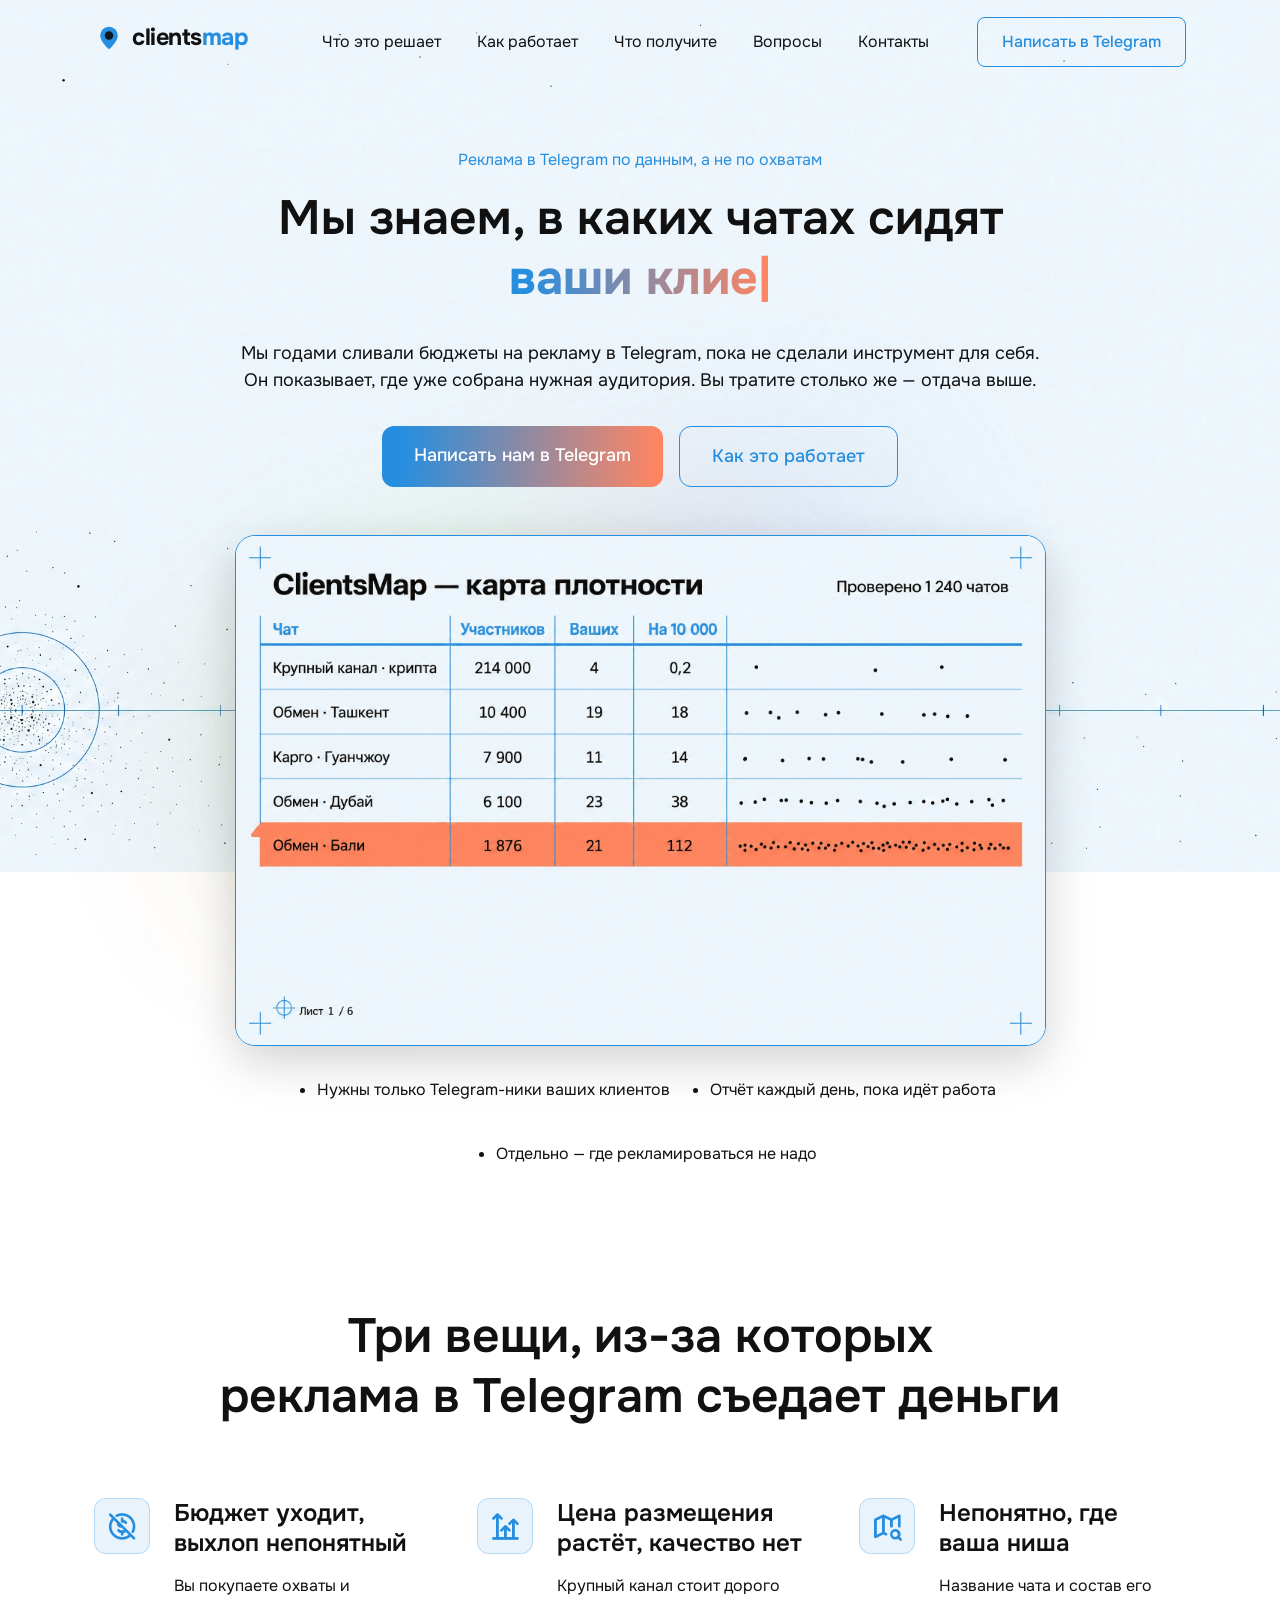
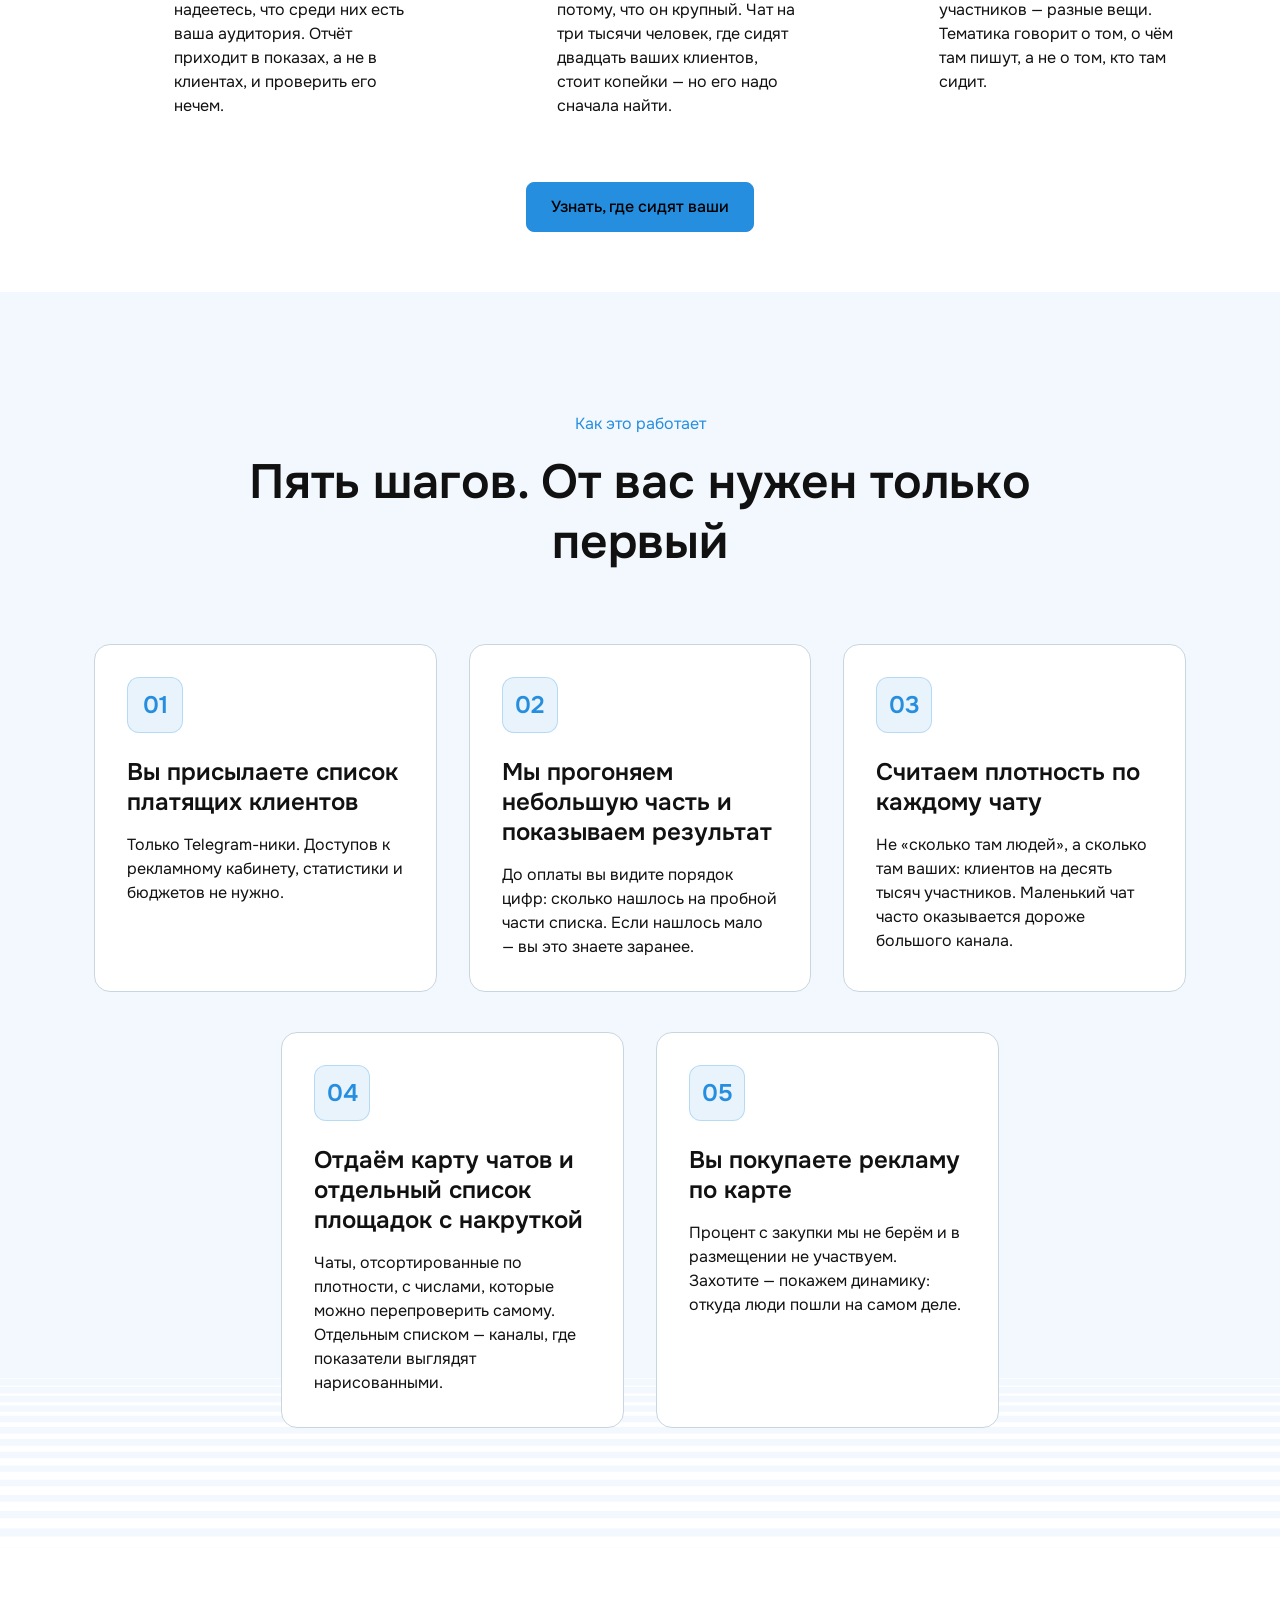
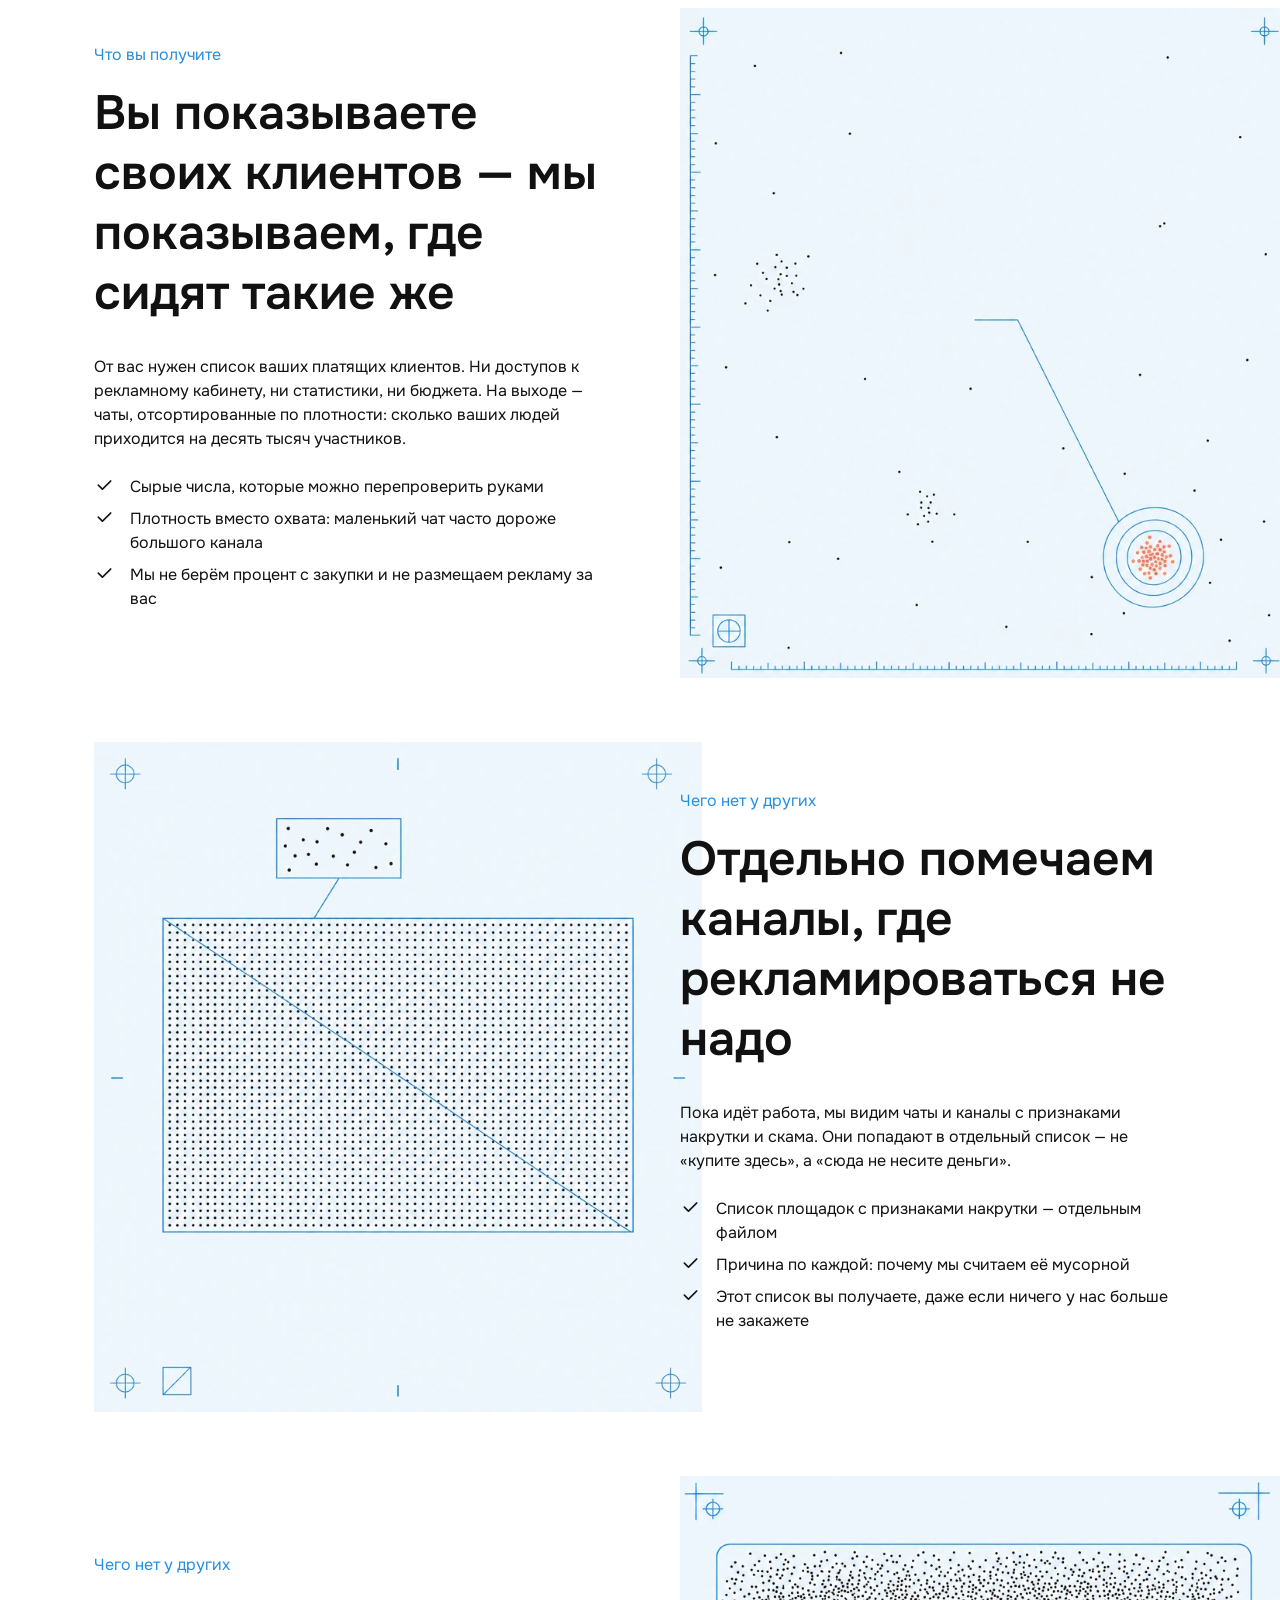
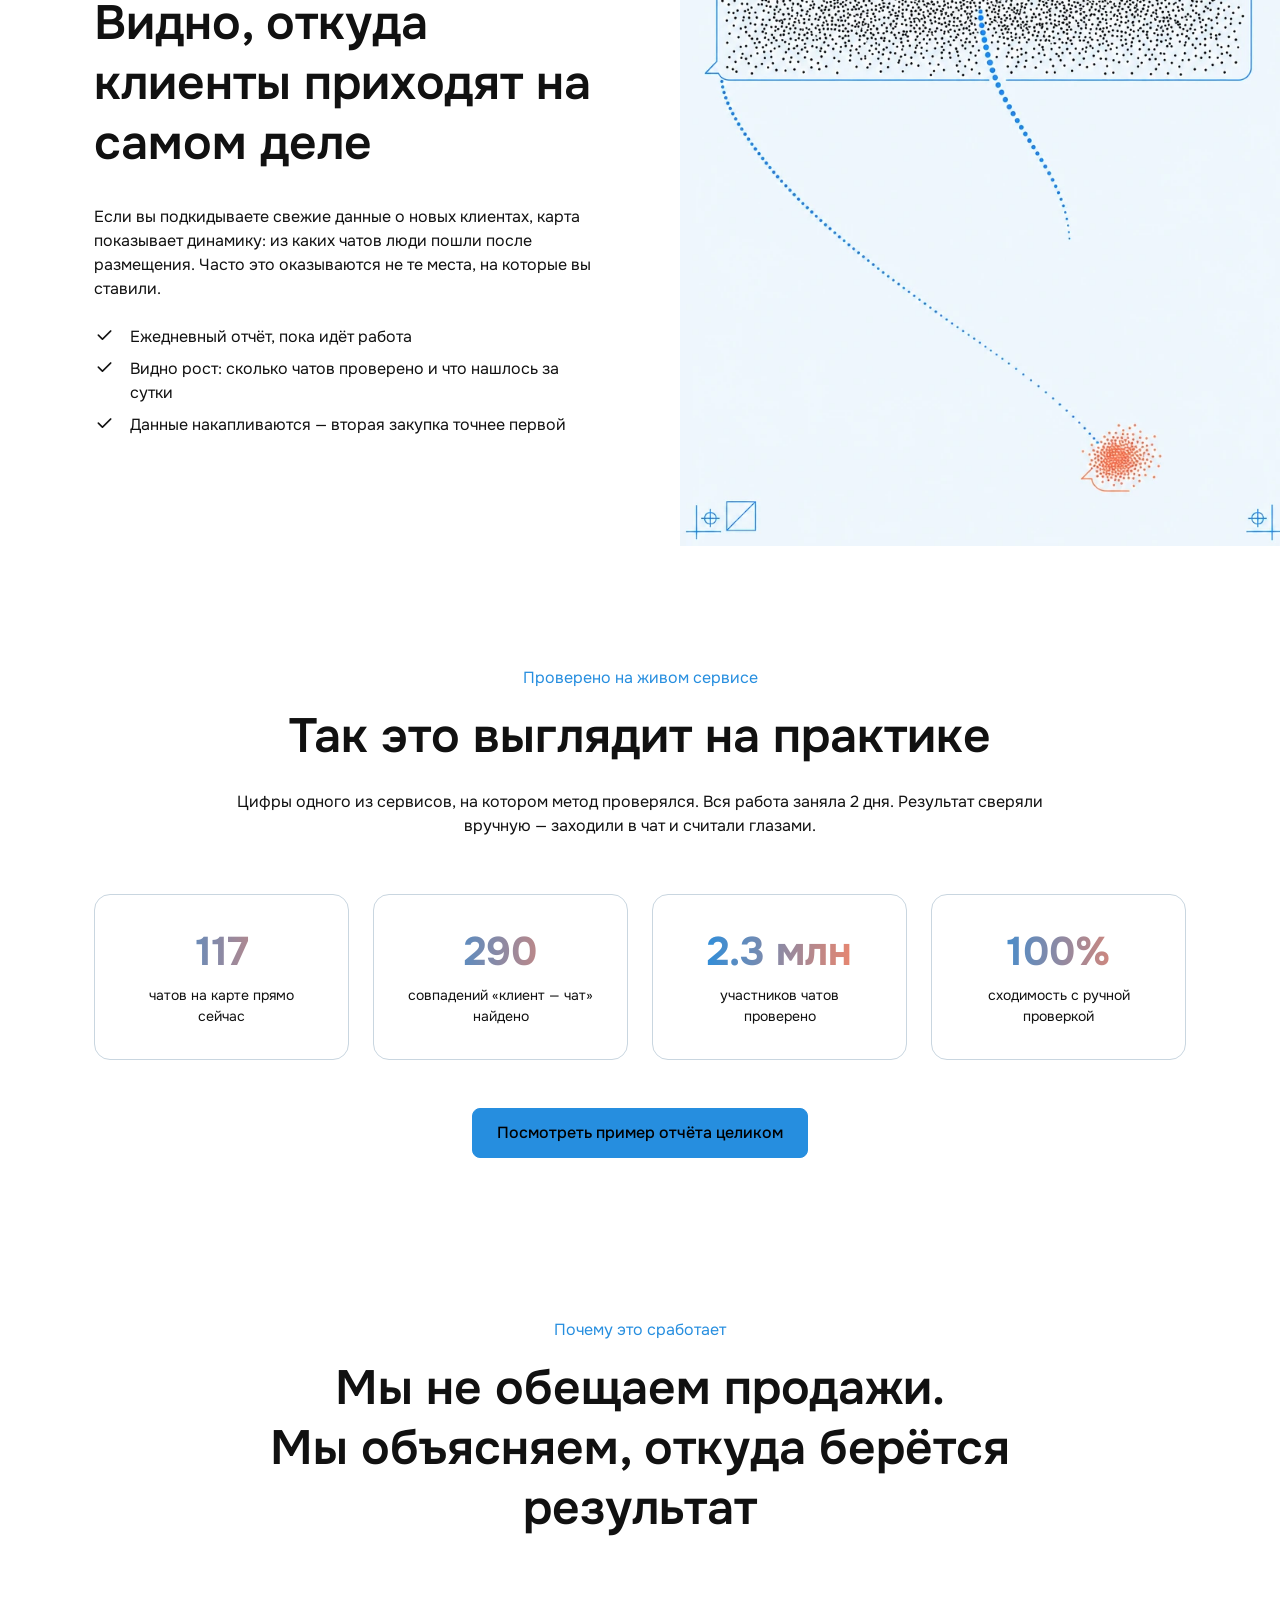
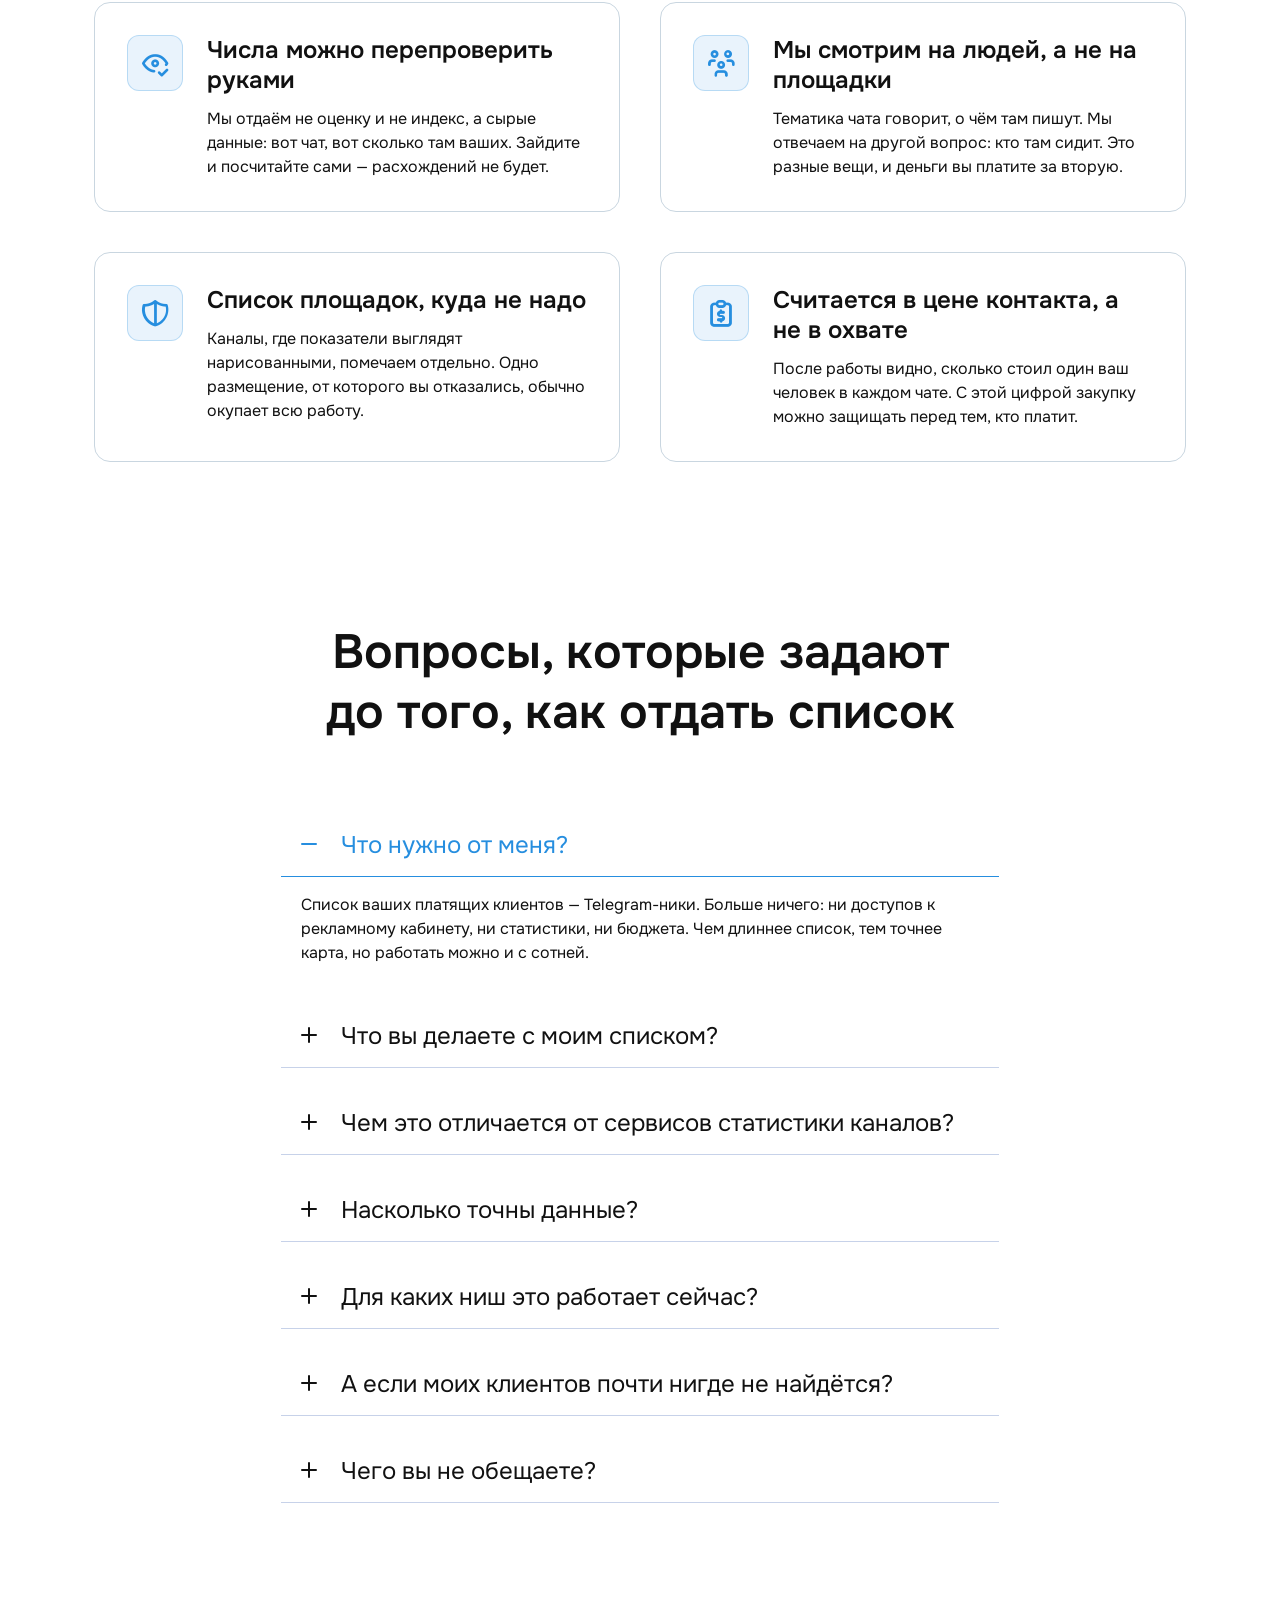
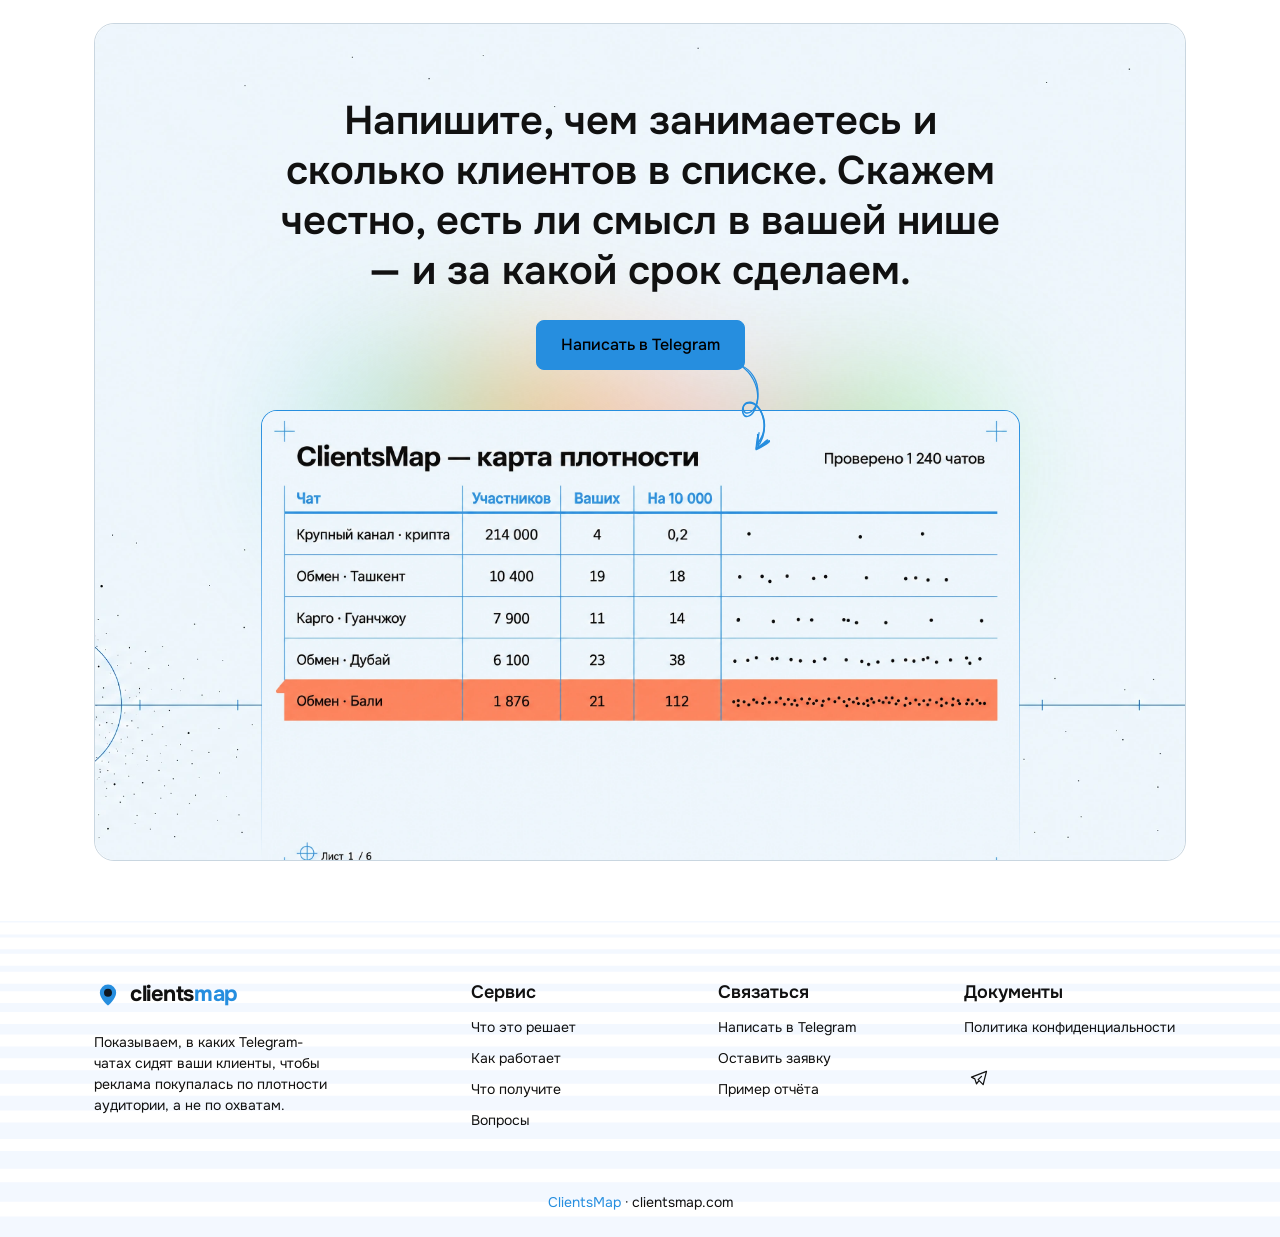
==== commit 4df4dab4: "Обновление сайта" ====
--- a/index.html
+++ b/index.html
@@ -1 +1 @@
-<!DOCTYPE html><html lang="ru"><head><meta charSet="utf-8"/><meta name="viewport" content="width=device-width, initial-scale=1"/><meta name="viewport" content="width=device-width, initial-scale=1"/><link rel="preload" as="image" href="https://mc.yandex.ru/watch/112451333"/><link rel="stylesheet" href="/_next/static/css/e008b80ce0168f8d.css" data-precedence="next"/><link rel="stylesheet" href="/_next/static/css/0fbe2ed5f4f71c39.css" data-precedence="next"/><link rel="preload" as="script" fetchPriority="low" href="/_next/static/chunks/webpack-4f7ef856f560f476.js"/><script src="/_next/static/chunks/fd9d1056-ad15f396ddf9b7e5.js" async=""></script><script src="/_next/static/chunks/117-1dcb5a3dc6cd755b.js" async=""></script><script src="/_next/static/chunks/main-app-92eacf9b0690cb42.js" async=""></script><script src="/_next/static/chunks/972-63c026cf2b9a37d3.js" async=""></script><script src="/_next/static/chunks/521-2ea0a8ee2efe18aa.js" async=""></script><script src="/_next/static/chunks/869-f943991c1857dffb.js" async=""></script><script src="/_next/static/chunks/app/(nopadding)/page-8a714179afb87dba.js" async=""></script><script src="/_next/static/chunks/app/(nopadding)/layout-d5da99ed10c4c60c.js" async=""></script><script src="/_next/static/chunks/app/layout-a619b2968a91c517.js" async=""></script><script src="/_next/static/chunks/app/(layout)/layout-ca79ab4def5f7171.js" async=""></script><link rel="preload" href="https://www.googletagmanager.com/gtag/js?id=G-K88P6CGLE0" as="script"/><link rel="preconnect" href="https://mc.yandex.ru"/><link rel="preconnect" href="https://www.googletagmanager.com"/><title>ClientsMap — в каких Telegram-чатах сидят ваши клиенты</title><meta name="description" content="Вы показываете список своих клиентов — мы показываем чаты, где их концентрация выше всего. Реклама покупается по плотности аудитории, а не по охватам."/><meta name="keywords" content="реклама в телеграм,где сидит аудитория,концентрация клиентов,telegram чаты аудитория,закупка рекламы телеграм,cpm телеграм"/><link rel="canonical" href="https://clientsmap.com/"/><meta name="yandex-verification" content="e656f3db8198a0fa"/><meta property="og:title" content="ClientsMap — в каких Telegram-чатах сидят ваши клиенты"/><meta property="og:description" content="Список клиентов на входе, карта чатов с их концентрацией на выходе."/><meta property="og:url" content="https://clientsmap.com/"/><meta property="og:site_name" content="ClientsMap"/><meta property="og:image" content="https://clientsmap.com/og.png"/><meta property="og:image:width" content="1200"/><meta property="og:image:height" content="630"/><meta property="og:type" content="website"/><meta name="twitter:card" content="summary_large_image"/><meta name="twitter:title" content="ClientsMap — в каких Telegram-чатах сидят ваши клиенты"/><meta name="twitter:description" content="Список клиентов на входе, карта чатов с их концентрацией на выходе."/><meta name="twitter:image" content="https://clientsmap.com/og.png"/><link rel="icon" href="/favicon.ico" type="image/x-icon" sizes="16x16"/><link rel="icon" href="/favicon.ico" sizes="any"/><link rel="icon" href="/favicon.svg" type="image/svg+xml"/><link rel="apple-touch-icon" href="/apple-touch-icon.png"/><script type="application/ld+json">{"@context":"https://schema.org","@type":"Organization","name":"ClientsMap","url":"https://clientsmap.com","description":"Карта концентрации клиентов в Telegram-чатах для точной закупки рекламы."}</script><script src="/_next/static/chunks/polyfills-42372ed130431b0a.js" noModule=""></script></head><body><div class="wrapper d-flex flex-column justify-between"><nav class="navbar navbar-expand-lg fixed-top"><div class="container"><a class="navbar-brand" aria-label="ClientsMap" href="/"><span class="d-inline-flex align-center gap-2 logo-mark"><svg xmlns="http://www.w3.org/2000/svg" viewBox="0 0 24 24" width="30" height="30" fill="none" aria-hidden="true"><path d="M12 21s7-5.686 7-11a7 7 0 1 0-14 0c0 5.314 7 11 7 11Z" fill="var(--gen-primary, #268edf)"></path><circle cx="12" cy="10" r="3.4" fill="#0f1720"></circle></svg><span class="logo-text" style="font-size:23.400000000000002px">clients<span>map</span></span></span></a><button class="navbar-toggler" type="button"><div class="navbar-toggler-icon"><span></span><span></span><span></span></div></button><div class="collapse navbar-collapse"><div class="navbar-content-inner ms-lg-auto d-flex flex-column flex-lg-row align-lg-center gap-4 gap-lg-10 p-2 p-lg-0"><ul class="navbar-nav gap-lg-2 gap-xl-5"><li class="nav-item"><a class="nav-link" href="/#problems">Что это решает</a></li><li class="nav-item"><a class="nav-link" href="/#how">Как работает</a></li><li class="nav-item"><a class="nav-link" href="/#result">Что получите</a></li><li class="nav-item"><a class="nav-link" href="/#faq">Вопросы</a></li><li class="nav-item"><a class="nav-link" href="/contact/">Контакты</a></li></ul><div class=""><a class="btn btn-outline-primary" href="https://t.me/clientsmap">Написать в Telegram</a></div></div></div></div></nav><main class="flex-grow-1"><section class="hero-section style-1 overflow-hidden gradient-bg pt-30 pb-15 pb-lg-20 pt-xl-36"><div class="container"><div class="row justify-center"><div class="col-lg-9"><div class="text-center"><div class="position-relative z-1"><p class="text-primary" style="opacity:0;transition-property:transform opacity;transform:translateY(20px)">Реклама в Telegram по данным, а не по охватам</p><h1 class="text-dark mb-8" style="opacity:0;transition-property:transform opacity;transform:translateY(20px)">Мы знаем, в каких чатах сидят <br/><span class="fw-bold text-gradient-1 typed-animation">ваши клиенты</span></h1><p class="fs-lg mb-8" style="opacity:0;transition-property:transform opacity;transform:translateY(20px)">Мы годами сливали бюджеты на рекламу в Telegram, пока не сделали инструмент для себя. Он показывает, где уже собрана нужная аудитория. Вы тратите столько же — отдача выше.</p><div style="opacity:0;transition-property:transform opacity;transform:translateY(20px)"><div class="d-flex flex-wrap gap-4 justify-center"><a class="btn btn-lg btn-gradient-1" href="https://t.me/clientsmap">Написать нам в Telegram</a><a class="btn btn-lg btn-outline-primary" href="#how">Как это работает</a></div></div></div><div style="opacity:0;transition-property:transform opacity;transform:translateY(20px)"><div class="image-with-shape"><img alt="shape" loading="lazy" width="1503" height="1150" decoding="async" data-nimg="1" class="shape animate-scale" style="color:transparent" src="/_next/static/media/blurry-shape-1.f41fbf4f.svg"/><div class="mt-12 rounded-5 border border-primary shadow-lg overflow-hidden position-relative z-1"><img alt="Карта чатов с концентрацией клиентов" loading="lazy" width="2160" height="1351" decoding="async" data-nimg="1" class="img-fluid d-inline-block" style="color:transparent;background-size:cover;background-position:50% 50%;background-repeat:no-repeat;background-image:url(&quot;data:image/svg+xml;charset=utf-8,%3Csvg xmlns=&#x27;http://www.w3.org/2000/svg&#x27; viewBox=&#x27;0 0 320 200&#x27;%3E%3Cfilter id=&#x27;b&#x27; color-interpolation-filters=&#x27;sRGB&#x27;%3E%3CfeGaussianBlur stdDeviation=&#x27;20&#x27;/%3E%3CfeColorMatrix values=&#x27;1 0 0 0 0 0 1 0 0 0 0 0 1 0 0 0 0 0 100 -1&#x27; result=&#x27;s&#x27;/%3E%3CfeFlood x=&#x27;0&#x27; y=&#x27;0&#x27; width=&#x27;100%25&#x27; height=&#x27;100%25&#x27;/%3E%3CfeComposite operator=&#x27;out&#x27; in=&#x27;s&#x27;/%3E%3CfeComposite in2=&#x27;SourceGraphic&#x27;/%3E%3CfeGaussianBlur stdDeviation=&#x27;20&#x27;/%3E%3C/filter%3E%3Cimage width=&#x27;100%25&#x27; height=&#x27;100%25&#x27; x=&#x27;0&#x27; y=&#x27;0&#x27; preserveAspectRatio=&#x27;none&#x27; style=&#x27;filter: url(%23b);&#x27; href=&#x27;[data-uri]&#x27;/%3E%3C/svg%3E&quot;)" src="/_next/static/media/screen-6.7a24a926.jpg"/></div></div></div><ul class="d-flex flex-wrap gap-4 gap-md-8 gap-lg-10 align-center justify-center mt-8 mb-0"><li>Нужны только Telegram-ники ваших клиентов</li><li>Отчёт каждый день, пока идёт работа</li><li>Отдельно — где рекламироваться не надо</li></ul></div></div></div></div></section><section class="py-10 py-lg-15" id="problems"><div class="container"><div class="text-center mb-18"><h1 class="mb-0" style="opacity:0;transition-property:transform opacity;transform:translateY(20px)">Три вещи, из-за которых <br class="d-none d-lg-block"/>реклама в Telegram съедает деньги</h1></div><div class="row g-6 g-xl-14"><div class="col-lg-4" style="opacity:0;transition-property:transform opacity;transform:translateY(20px)"><div class="d-flex flex-column gap-6 flex-lg-row"><div class="icon w-14 h-14 flex-shrink-0 d-flex align-center justify-center rounded-3 p-2 border bg-primary bg-opacity-10 text-primary border-primary border-opacity-25"><i class="fs-3 ti ti-coin-off"></i></div><div class="content"><h4 class="mb-4 ">Бюджет уходит, выхлоп непонятный</h4><p>Вы покупаете охваты и надеетесь, что среди них есть ваша аудитория. Отчёт приходит в показах, а не в клиентах, и проверить его нечем.</p></div></div></div><div class="col-lg-4" style="opacity:0;transition-property:transform opacity;transform:translateY(20px)"><div class="d-flex flex-column gap-6 flex-lg-row"><div class="icon w-14 h-14 flex-shrink-0 d-flex align-center justify-center rounded-3 p-2 border bg-primary bg-opacity-10 text-primary border-primary border-opacity-25"><i class="fs-3 ti ti-chart-arrows-vertical"></i></div><div class="content"><h4 class="mb-4 ">Цена размещения растёт, качество нет</h4><p>Крупный канал стоит дорого потому, что он крупный. Чат на три тысячи человек, где сидят двадцать ваших клиентов, стоит копейки — но его надо сначала найти.</p></div></div></div><div class="col-lg-4" style="opacity:0;transition-property:transform opacity;transform:translateY(20px)"><div class="d-flex flex-column gap-6 flex-lg-row"><div class="icon w-14 h-14 flex-shrink-0 d-flex align-center justify-center rounded-3 p-2 border bg-primary bg-opacity-10 text-primary border-primary border-opacity-25"><i class="fs-3 ti ti-map-search"></i></div><div class="content"><h4 class="mb-4 ">Непонятно, где ваша ниша</h4><p>Название чата и состав его участников — разные вещи. Тематика говорит о том, о чём там пишут, а не о том, кто там сидит.</p></div></div></div></div><div class="text-center mt-12"><a class="btn btn-primary" href="https://t.me/clientsmap">Узнать, где сидят ваши</a></div></div></section><section class="bg-striped bg-striped-sm bg-striped-bottom bg-light-blue py-20 py-lg-30" id="how"><div class="container"><div class="row justify-center mb-18"><div class="col-lg-9"><div class="text-center"><p class="text-primary" style="opacity:0;transition-property:transform opacity;transform:translateY(20px)">Как это работает</p><h1 class="mb-0" style="opacity:0;transition-property:transform opacity;transform:translateY(20px)">Пять шагов. От вас нужен только первый</h1></div></div></div><div class="row justify-center row-cols-1 row-cols-md-2 row-cols-lg-3 gx-8 gy-10"><div class="col" style="opacity:0;transition-property:transform opacity;transform:translateY(20px)"><div class="h-full bg-white rounded-4 p-8 border"><div class="icon w-14 h-14 flex-shrink-0 d-flex align-center justify-center rounded-3 p-2 border bg-primary bg-opacity-10 text-primary border-primary border-opacity-25 mb-6"><h4 class="mb-0">01</h4></div><h4 class="mb-4">Вы присылаете список платящих клиентов</h4><p class="mb-0">Только Telegram-ники. Доступов к рекламному кабинету, статистики и бюджетов не нужно.</p></div></div><div class="col" style="opacity:0;transition-property:transform opacity;transform:translateY(20px)"><div class="h-full bg-white rounded-4 p-8 border"><div class="icon w-14 h-14 flex-shrink-0 d-flex align-center justify-center rounded-3 p-2 border bg-primary bg-opacity-10 text-primary border-primary border-opacity-25 mb-6"><h4 class="mb-0">02</h4></div><h4 class="mb-4">Мы прогоняем небольшую часть и показываем результат</h4><p class="mb-0">До оплаты вы видите порядок цифр: сколько нашлось на пробной части списка. Если нашлось мало — вы это знаете заранее.</p></div></div><div class="col" style="opacity:0;transition-property:transform opacity;transform:translateY(20px)"><div class="h-full bg-white rounded-4 p-8 border"><div class="icon w-14 h-14 flex-shrink-0 d-flex align-center justify-center rounded-3 p-2 border bg-primary bg-opacity-10 text-primary border-primary border-opacity-25 mb-6"><h4 class="mb-0">03</h4></div><h4 class="mb-4">Считаем плотность по каждому чату</h4><p class="mb-0">Не «сколько там людей», а сколько там ваших: клиентов на десять тысяч участников. Маленький чат часто оказывается дороже большого канала.</p></div></div><div class="col" style="opacity:0;transition-property:transform opacity;transform:translateY(20px)"><div class="h-full bg-white rounded-4 p-8 border"><div class="icon w-14 h-14 flex-shrink-0 d-flex align-center justify-center rounded-3 p-2 border bg-primary bg-opacity-10 text-primary border-primary border-opacity-25 mb-6"><h4 class="mb-0">04</h4></div><h4 class="mb-4">Отдаём карту чатов и отдельный список площадок с накруткой</h4><p class="mb-0">Чаты, отсортированные по плотности, с числами, которые можно перепроверить самому. Отдельным списком — каналы, где показатели выглядят нарисованными.</p></div></div><div class="col" style="opacity:0;transition-property:transform opacity;transform:translateY(20px)"><div class="h-full bg-white rounded-4 p-8 border"><div class="icon w-14 h-14 flex-shrink-0 d-flex align-center justify-center rounded-3 p-2 border bg-primary bg-opacity-10 text-primary border-primary border-opacity-25 mb-6"><h4 class="mb-0">05</h4></div><h4 class="mb-4">Вы покупаете рекламу по карте</h4><p class="mb-0">Процент с закупки мы не берём и в размещении не участвуем. Захотите — покажем динамику: откуда люди пошли на самом деле.</p></div></div></div></div></section><section class="py-10 py-lg-15" id="what"><div class="container"><div class="row g-6 gx-lg-14 gx-xl-20 align-center"><div class="col-lg-6" style="opacity:0;transition-property:transform opacity;transform:translateY(20px)"><div class="content"><p class="text-primary">Что вы получите</p><h1 class=" mb-8">Вы показываете своих клиентов — мы показываем, где сидят такие же</h1><p class="mb-6">От вас нужен список ваших платящих клиентов. Ни доступов к рекламному кабинету, ни статистики, ни бюджета. На выходе — чаты, отсортированные по плотности: сколько ваших людей приходится на десять тысяч участников.</p><ul class="list-unstyled list-check mb-8"><li><i class="ti ti-check fs-5"></i><span>Сырые числа, которые можно перепроверить руками</span></li><li><i class="ti ti-check fs-5"></i><span>Плотность вместо охвата: маленький чат часто дороже большого канала</span></li><li><i class="ti ti-check fs-5"></i><span>Мы не берём процент с закупки и не размещаем рекламу за вас</span></li></ul></div></div><div class="col-lg-6" style="opacity:0;transition-property:transform opacity;transform:translateY(20px)"><div class="feature-img"><img alt="icon" loading="lazy" width="608" height="647" decoding="async" data-nimg="1" style="color:transparent" src="/images/illustrations/feature-illustration-1-blue.svg"/></div></div></div><div class="row g-6 gx-lg-14 gx-xl-20 align-center flex-row-reverse mt-10"><div class="col-lg-6" style="opacity:0;transition-property:transform opacity;transform:translateY(20px)"><div class="content"><p class="text-primary">Чего нет у других</p><h1 class=" mb-8">Отдельно помечаем каналы, где рекламироваться не надо</h1><p class="mb-6">Пока идёт работа, мы видим чаты и каналы с признаками накрутки и скама. Они попадают в отдельный список — не «купите здесь», а «сюда не несите деньги».</p><ul class="list-unstyled list-check mb-8"><li><i class="ti ti-check fs-5"></i><span>Список площадок с признаками накрутки — отдельным файлом</span></li><li><i class="ti ti-check fs-5"></i><span>Причина по каждой: почему мы считаем её мусорной</span></li><li><i class="ti ti-check fs-5"></i><span>Этот список вы получаете, даже если ничего у нас больше не закажете</span></li></ul></div></div><div class="col-lg-6" style="opacity:0;transition-property:transform opacity;transform:translateY(20px)"><div class="feature-img"><img alt="icon" loading="lazy" width="608" height="647" decoding="async" data-nimg="1" style="color:transparent" src="/images/illustrations/feature-illustration-2-blue.svg"/></div></div></div><div class="row g-6 gx-lg-14 gx-xl-20 align-center mt-10"><div class="col-lg-6" style="opacity:0;transition-property:transform opacity;transform:translateY(20px)"><div class="content"><p class="text-primary">Чего нет у других</p><h1 class=" mb-8">Видно, откуда клиенты приходят на самом деле</h1><p class="mb-6">Если вы подкидываете свежие данные о новых клиентах, карта показывает динамику: из каких чатов люди пошли после размещения. Часто это оказываются не те места, на которые вы ставили.</p><ul class="list-unstyled list-check mb-8"><li><i class="ti ti-check fs-5"></i><span>Ежедневный отчёт, пока идёт работа</span></li><li><i class="ti ti-check fs-5"></i><span>Видно рост: сколько чатов проверено и что нашлось за сутки</span></li><li><i class="ti ti-check fs-5"></i><span>Данные накапливаются — вторая закупка точнее первой</span></li></ul></div></div><div class="col-lg-6" style="opacity:0;transition-property:transform opacity;transform:translateY(20px)"><div class="feature-img"><img alt="icon" loading="lazy" width="608" height="647" decoding="async" data-nimg="1" style="color:transparent" src="/images/illustrations/feature-illustration-3-blue.svg"/></div></div></div></div></section><section class="py-10 py-lg-15" id="result"><div class="container"><div class="row justify-center mb-14"><div class="col-lg-9"><div class="text-center"><p class="text-primary" style="opacity:0;transition-property:transform opacity;transform:translateY(20px)">Проверено на живом сервисе</p><h1 class="mb-6" style="opacity:0;transition-property:transform opacity;transform:translateY(20px)">Так это выглядит на практике</h1><p class="mb-0" style="opacity:0;transition-property:transform opacity;transform:translateY(20px)">Цифры одного из сервисов, на котором метод проверялся. Вся работа заняла <!-- -->2<!-- --> дня. Результат сверяли вручную — заходили в чат и считали глазами.</p></div></div></div><div class="row row-cols-2 row-cols-lg-4 g-6"><div class="col" style="opacity:0;transition-property:transform opacity;transform:translateY(20px)"><div class="h-full text-center bg-white rounded-4 border p-8"><h2 class="text-gradient-1 fw-bold mb-2">117</h2><p class="fs-sm mb-0">чатов на карте прямо сейчас</p></div></div><div class="col" style="opacity:0;transition-property:transform opacity;transform:translateY(20px)"><div class="h-full text-center bg-white rounded-4 border p-8"><h2 class="text-gradient-1 fw-bold mb-2">290</h2><p class="fs-sm mb-0">совпадений «клиент — чат» найдено</p></div></div><div class="col" style="opacity:0;transition-property:transform opacity;transform:translateY(20px)"><div class="h-full text-center bg-white rounded-4 border p-8"><h2 class="text-gradient-1 fw-bold mb-2">2.3 млн</h2><p class="fs-sm mb-0">участников чатов проверено</p></div></div><div class="col" style="opacity:0;transition-property:transform opacity;transform:translateY(20px)"><div class="h-full text-center bg-white rounded-4 border p-8"><h2 class="text-gradient-1 fw-bold mb-2">100%</h2><p class="fs-sm mb-0">сходимость с ручной проверкой</p></div></div></div><div class="text-center mt-12" style="opacity:0;transition-property:transform opacity;transform:translateY(20px)"><a class="btn btn-primary" href="/example/">Посмотреть пример отчёта целиком</a></div></div></section><section class="bg-striped bg-striped-sm py-20 py-lg-25" id="why"><div class="container"><div class="row justify-center mb-16"><div class="col-lg-9"><div class="text-center"><p class="text-primary" style="opacity:0;transition-property:transform opacity;transform:translateY(20px)">Почему это сработает</p><h1 class="mb-0" style="opacity:0;transition-property:transform opacity;transform:translateY(20px)">Мы не обещаем продажи. <br class="d-none d-md-block"/>Мы объясняем, откуда берётся результат</h1></div></div></div><div class="row row-cols-1 row-cols-md-2 g-6 g-xl-10"><div class="col" style="opacity:0;transition-property:transform opacity;transform:translateY(20px)"><div class="h-full bg-white rounded-4 border p-8 d-flex flex-column gap-4 flex-lg-row gap-lg-6"><div class="icon w-14 h-14 flex-shrink-0 d-flex align-center justify-center rounded-3 p-2 border bg-primary bg-opacity-10 text-primary border-primary border-opacity-25"><i class="fs-3 ti ti-eye-check"></i></div><div><h4 class="mb-3">Числа можно перепроверить руками</h4><p class="mb-0">Мы отдаём не оценку и не индекс, а сырые данные: вот чат, вот сколько там ваших. Зайдите и посчитайте сами — расхождений не будет.</p></div></div></div><div class="col" style="opacity:0;transition-property:transform opacity;transform:translateY(20px)"><div class="h-full bg-white rounded-4 border p-8 d-flex flex-column gap-4 flex-lg-row gap-lg-6"><div class="icon w-14 h-14 flex-shrink-0 d-flex align-center justify-center rounded-3 p-2 border bg-primary bg-opacity-10 text-primary border-primary border-opacity-25"><i class="fs-3 ti ti-users-group"></i></div><div><h4 class="mb-3">Мы смотрим на людей, а не на площадки</h4><p class="mb-0">Тематика чата говорит, о чём там пишут. Мы отвечаем на другой вопрос: кто там сидит. Это разные вещи, и деньги вы платите за вторую.</p></div></div></div><div class="col" style="opacity:0;transition-property:transform opacity;transform:translateY(20px)"><div class="h-full bg-white rounded-4 border p-8 d-flex flex-column gap-4 flex-lg-row gap-lg-6"><div class="icon w-14 h-14 flex-shrink-0 d-flex align-center justify-center rounded-3 p-2 border bg-primary bg-opacity-10 text-primary border-primary border-opacity-25"><i class="fs-3 ti ti-shield-half"></i></div><div><h4 class="mb-3">Список площадок, куда не надо</h4><p class="mb-0">Каналы, где показатели выглядят нарисованными, помечаем отдельно. Одно размещение, от которого вы отказались, обычно окупает всю работу.</p></div></div></div><div class="col" style="opacity:0;transition-property:transform opacity;transform:translateY(20px)"><div class="h-full bg-white rounded-4 border p-8 d-flex flex-column gap-4 flex-lg-row gap-lg-6"><div class="icon w-14 h-14 flex-shrink-0 d-flex align-center justify-center rounded-3 p-2 border bg-primary bg-opacity-10 text-primary border-primary border-opacity-25"><i class="fs-3 ti ti-report-money"></i></div><div><h4 class="mb-3">Считается в цене контакта, а не в охвате</h4><p class="mb-0">После работы видно, сколько стоил один ваш человек в каждом чате. С этой цифрой закупку можно защищать перед тем, кто платит.</p></div></div></div></div></div></section><section class="py-10 py-lg-15" id="faq"><div class="container"><div class="row justify-center mb-18"><div class="col-lg-10"><div class="text-center"><h1 class="mb-0" style="opacity:0;transition-property:transform opacity;transform:translateY(20px)">Вопросы, которые задают <br class="d-none d-md-block"/>до того, как отдать список</h1></div></div></div><div class="row justify-center"><div class="col-lg-8" style="opacity:0;transition-property:transform opacity;transform:translateY(20px)"><div class="accordion accordion-flush d-flex flex-column gap-6" id="faqAccordion"><div class="accordion-item"><h2 class="accordion-header"><button class="accordion-button " type="button"><span class="icon"></span>Что нужно от меня?</button></h2><div class="accordion-collapse collapse show" style="opacity:1;visibility:visible;height:auto"><div class="accordion-body">Список ваших платящих клиентов — Telegram-ники. Больше ничего: ни доступов к рекламному кабинету, ни статистики, ни бюджета. Чем длиннее список, тем точнее карта, но работать можно и с сотней.</div></div></div><div class="accordion-item"><h2 class="accordion-header"><button class="accordion-button collapsed" type="button"><span class="icon"></span>Что вы делаете с моим списком?</button></h2></div><div class="accordion-item"><h2 class="accordion-header"><button class="accordion-button collapsed" type="button"><span class="icon"></span>Чем это отличается от сервисов статистики каналов?</button></h2></div><div class="accordion-item"><h2 class="accordion-header"><button class="accordion-button collapsed" type="button"><span class="icon"></span>Насколько точны данные?</button></h2></div><div class="accordion-item"><h2 class="accordion-header"><button class="accordion-button collapsed" type="button"><span class="icon"></span>Для каких ниш это работает сейчас?</button></h2></div><div class="accordion-item"><h2 class="accordion-header"><button class="accordion-button collapsed" type="button"><span class="icon"></span>А если моих клиентов почти нигде не найдётся?</button></h2></div><div class="accordion-item"><h2 class="accordion-header"><button class="accordion-button collapsed" type="button"><span class="icon"></span>Чего вы не обещаете?</button></h2></div></div></div></div></div></section><section class="cta-section py-10 py-lg-15" style="opacity:0;transition-property:transform opacity;transform:translateY(20px)"><div class="container"><div class="rounded-5 border position-relative z-1 gradient-bg"><div class="animate-scale position-absolute w-full h-full z-n1"><img alt="shape" loading="lazy" width="1228" height="590" decoding="async" data-nimg="1" class="bg-shape img-fluid" style="color:transparent" src="/_next/static/media/blurry-shape-4.8e3bf404.svg"/></div><div class="row justify-center"><div class="col-lg-10"><div class="text-center pt-6 px-6 pt-md-10 px-md-10 pt-lg-18 px-lg-18"><h2 class="mb-6 ">Напишите, чем занимаетесь и сколько клиентов в списке. Скажем честно, есть ли смысл в вашей нише — и за какой срок сделаем.</h2><a class="btn btn-primary" href="https://t.me/clientsmap">Написать в Telegram</a><div class="cta-image-container mt-10"><svg xmlns="http://www.w3.org/2000/svg" fill="none" viewBox="0 0 34 90" class="text-primary arrow-shape"><path fill="currentColor" d="M3.724 2.303c8.095 4.54 13.968 13.648 16.408 22.434 2.336 8.415 2.426 20.276-5.705 25.79-2.961 2.01-7.092 2.24-8.781-1.444-1.571-3.422.29-7.096 3.683-8.452 9.162-3.663 16.334 8.02 18.234 15.324a30.563 30.563 0 0 1 .279 14.195c-.952 4.334-2.866 9.283-6.298 12.254-.494.427-1.3-.29-.971-.84 1.77-2.928 3.677-5.571 4.79-8.851 1.155-3.405 1.62-7.048 1.44-10.626-.358-7.103-3.568-15.745-10.125-19.354-3.476-1.912-10.316-1.353-10.055 3.973.107 2.158 1.647 4.035 3.933 3.81 2.086-.209 4.001-1.766 5.333-3.279 5.427-6.16 4.857-15.89 2.67-23.215a39.21 39.21 0 0 0-5.682-11.577c-2.69-3.76-6.017-6.61-9.592-9.472-.35-.277.039-.896.44-.67Z"></path><path fill="currentColor" d="M1.562.977c9.931 2.79 17.058 11.508 19.312 21.4 1.085 4.762 1.187 9.7.548 14.54-.653 4.937-1.854 10.549-4.949 14.589-2.156 2.82-7.305 5.961-10.266 2.388-2.608-3.142-2.18-9.094.45-12.093 2.945-3.356 8.048-2.969 11.491-.718 4.112 2.688 6.675 7.596 8.265 12.12 3.48 9.905 2.395 21.33-3.11 30.327-.527.858-1.947.203-1.423-.676 3.935-6.565 5.559-14.253 4.688-21.84-.443-3.864-1.552-7.677-3.306-11.147-2.011-3.973-5.078-8.396-9.854-8.994-5.273-.66-7.99 4.089-7.3 8.82.403 2.76 1.938 4.99 5.042 4.079 2.519-.74 4.35-3.051 5.51-5.296 3.708-7.194 4.563-16.802 3.066-24.658C17.848 13.969 11.217 4.92 1.373 1.995.736 1.812.917.797 1.563.977Z"></path><path fill="currentColor" d="M21.218 73.052c.375 2.062.446 4.204.634 6.29.088.987.18 1.975.266 2.964.04.457-.025 2.873.383 3.085.21.11 2.177-1.456 2.452-1.64l2.452-1.641c1.595-1.065 3.329-2.678 5.205-3.148.671-.169 1.174.542.746 1.106-.792 1.05-1.99 1.644-3.08 2.36-1.23.812-2.464 1.62-3.695 2.432-1.142.748-3.43 3.037-4.974 2.3-1.476-.7-.955-3.793-1.042-5.105-.198-2.945-.602-5.957-.531-8.906a.595.595 0 0 1 1.184-.097Z"></path><path fill="currentColor" d="M21.773 73.169c-.032 2.254-.679 4.55-.972 6.789-.338 2.597-.601 5.224-.564 7.844-.465-.225-.933-.454-1.398-.68a76.772 76.772 0 0 0 6.002-4.227c1.876-1.465 3.568-3.521 5.632-4.678.6-.336 1.581.26 1.137.983-1.181 1.924-3.415 3.456-5.165 4.844a64.808 64.808 0 0 1-6.607 4.574c-.694.421-1.465-.14-1.385-.91.27-2.565.462-5.128.849-7.683.348-2.297.616-4.895 1.59-7.019.19-.398.887-.308.88.163Z"></path><path fill="currentColor" d="M22.85 71.546c-.873 5.764-1.778 11.525-2.588 17.298-.462-.304-.922-.605-1.384-.91 2.439-1.254 4.864-2.527 7.207-3.954 2.158-1.317 4.212-3.127 6.536-4.109.733-.31 1.331.688.841 1.25-1.713 1.972-4.396 3.318-6.619 4.634-2.326 1.378-4.712 2.663-7.172 3.78-.633.287-1.294-.395-1.174-1.015 1.098-5.725 2.104-11.464 3.137-17.2.137-.79 1.337-.563 1.215.226Z"></path></svg><div class="cta-img rounded-top-4"><img alt="shape" loading="lazy" width="2160" height="1351" decoding="async" data-nimg="1" class="img-fluid w-full h-full object-cover" style="color:transparent;background-size:cover;background-position:50% 50%;background-repeat:no-repeat;background-image:url(&quot;data:image/svg+xml;charset=utf-8,%3Csvg xmlns=&#x27;http://www.w3.org/2000/svg&#x27; viewBox=&#x27;0 0 320 200&#x27;%3E%3Cfilter id=&#x27;b&#x27; color-interpolation-filters=&#x27;sRGB&#x27;%3E%3CfeGaussianBlur stdDeviation=&#x27;20&#x27;/%3E%3CfeColorMatrix values=&#x27;1 0 0 0 0 0 1 0 0 0 0 0 1 0 0 0 0 0 100 -1&#x27; result=&#x27;s&#x27;/%3E%3CfeFlood x=&#x27;0&#x27; y=&#x27;0&#x27; width=&#x27;100%25&#x27; height=&#x27;100%25&#x27;/%3E%3CfeComposite operator=&#x27;out&#x27; in=&#x27;s&#x27;/%3E%3CfeComposite in2=&#x27;SourceGraphic&#x27;/%3E%3CfeGaussianBlur stdDeviation=&#x27;20&#x27;/%3E%3C/filter%3E%3Cimage width=&#x27;100%25&#x27; height=&#x27;100%25&#x27; x=&#x27;0&#x27; y=&#x27;0&#x27; preserveAspectRatio=&#x27;none&#x27; style=&#x27;filter: url(%23b);&#x27; href=&#x27;[data-uri]&#x27;/%3E%3C/svg%3E&quot;)" src="/_next/static/media/screen-6.7a24a926.jpg"/></div></div></div></div></div></div></div></section></main><footer class="footer bg-striped pt-10 pt-lg-15"><div class="container"><div class="row g-10"><div class="col-lg-9 col-xl-8 order-lg-2"><div class="row g-6"><div class="col-md-4 col-lg-4"><div class="footer-widget text-center text-md-start"><h6 class=" mb-2">Сервис</h6><ul class="link-list list-unstyled mb-0"><li><a href="/#problems">Что это решает</a></li><li><a href="/#how">Как работает</a></li><li><a href="/#result">Что получите</a></li><li><a href="/#faq">Вопросы</a></li></ul></div></div><div class="col-md-4 col-lg-4"><div class="footer-widget text-center text-md-start"><h6 class=" mb-2">Связаться</h6><ul class="link-list list-unstyled mb-0"><li><a href="https://t.me/clientsmap">Написать в Telegram</a></li><li><a href="/contact/">Оставить заявку</a></li><li><a href="/example/">Пример отчёта</a></li></ul></div></div><div class="col-md-4 col-lg-4"><div class="footer-widget text-center text-md-start"><h6 class=" mb-2">Документы</h6><ul class="link-list list-unstyled mb-0"><li><a href="/privacy/">Политика конфиденциальности</a></li></ul><ul class="list-unstyled d-flex flex-wrap align-center justify-center justify-md-start gap-3 social-list mb-0 mt-5"><li><a href="https://t.me/clientsmap" aria-label="Telegram"><svg xmlns="http://www.w3.org/2000/svg" fill="none" stroke="currentColor" stroke-linecap="round" stroke-linejoin="round" stroke-width="1.5" viewBox="0 0 24 24"><path stroke="none" d="M0 0h24v24H0z"></path><path d="M15 10l-4 4l6 6l4 -16l-18 7l4 2l2 6l3 -4"></path></svg></a></li></ul></div></div></div></div><div class="col-lg-3 order-lg-1 me-auto"><div class="footer-widget text-center text-lg-start"><a aria-label="ClientsMap" href="/"><span class="d-inline-flex align-center gap-2 logo-mark"><svg xmlns="http://www.w3.org/2000/svg" viewBox="0 0 24 24" width="28" height="28" fill="none" aria-hidden="true"><path d="M12 21s7-5.686 7-11a7 7 0 1 0-14 0c0 5.314 7 11 7 11Z" fill="var(--gen-primary, #268edf)"></path><circle cx="12" cy="10" r="3.4" fill="#0f1720"></circle></svg><span class="logo-text" style="font-size:21.84px">clients<span>map</span></span></span></a><p class="fs-sm mb-0 mt-4">Показываем, в каких Telegram-чатах сидят ваши клиенты, чтобы реклама покупалась по плотности аудитории, а не по охватам.</p></div></div></div><div class="text-center py-6 mt-8"><p class="fs-sm mb-0"><span class="text-primary">ClientsMap</span> · clientsmap.com</p></div></div></footer></div><div class="Toastify"></div><noscript><div><img src="https://mc.yandex.ru/watch/112451333" style="position:absolute;left:-9999px" alt=""/></div></noscript><script src="/_next/static/chunks/webpack-4f7ef856f560f476.js" async=""></script><script>(self.__next_f=self.__next_f||[]).push([0]);self.__next_f.push([2,null])</script><script>self.__next_f.push([1,"1:HL[\"/_next/static/css/e008b80ce0168f8d.css\",\"style\"]\n2:HL[\"/_next/static/css/0fbe2ed5f4f71c39.css\",\"style\"]\n"])</script><script>self.__next_f.push([1,"3:I[2846,[],\"\"]\n5:I[1289,[\"972\",\"static/chunks/972-63c026cf2b9a37d3.js\",\"521\",\"static/chunks/521-2ea0a8ee2efe18aa.js\",\"869\",\"static/chunks/869-f943991c1857dffb.js\",\"198\",\"static/chunks/app/(nopadding)/page-8a714179afb87dba.js\"],\"default\"]\n6:I[3685,[\"972\",\"static/chunks/972-63c026cf2b9a37d3.js\",\"521\",\"static/chunks/521-2ea0a8ee2efe18aa.js\",\"869\",\"static/chunks/869-f943991c1857dffb.js\",\"198\",\"static/chunks/app/(nopadding)/page-8a714179afb87dba.js\"],\"default\"]\n7:I[2972,[\"972\",\"static/chunks/972-63c026cf2b9a37d3.js\",\"499\",\"static/chunks/app/(nopadding)/layout-d5da99ed10c4c60c.js\"],\"\"]\n8:I[5878,[\"972\",\"static/chunks/972-63c026cf2b9a37d3.js\",\"521\",\"static/chunks/521-2ea0a8ee2efe18aa.js\",\"869\",\"static/chunks/869-f943991c1857dffb.js\",\"198\",\"static/chunks/app/(nopadding)/page-8a714179afb87dba.js\"],\"Image\"]\n9:I[7810,[\"972\",\"static/chunks/972-63c026cf2b9a37d3.js\",\"521\",\"static/chunks/521-2ea0a8ee2efe18aa.js\",\"869\",\"static/chunks/869-f943991c1857dffb.js\",\"198\",\"static/chunks/app/(nopadding)/page-8a714179afb87dba.js\"],\"default\"]\na:I[6284,[\"972\",\"static/chunks/972-63c026cf2b9a37d3.js\",\"499\",\"static/chunks/app/(nopadding)/layout-d5da99ed10c4c60c.js\"],\"default\"]\nb:I[2885,[\"972\",\"static/chunks/972-63c026cf2b9a37d3.js\",\"499\",\"static/chunks/app/(nopadding)/layout-d5da99ed10c4c60c.js\"],\"default\"]\nc:I[4707,[],\"\"]\nd:I[6423,[],\"\"]\ne:I[4309,[\"972\",\"static/chunks/972-63c026cf2b9a37d3.js\",\"185\",\"static/chunks/app/layout-a619b2968a91c517.js\"],\"default\"]\nf:I[1074,[\"972\",\"static/chunks/972-63c026cf2b9a37d3.js\",\"540\",\"static/chunks/app/(layout)/layout-ca79ab4def5f7171.js\"],\"default\"]\n10:I[8534,[\"972\",\"static/chunks/972-63c026cf2b9a37d3.js\",\"185\",\"static/chunks/app/layout-a619b2968a91c517.js\"],\"default\"]\n11:I[8034,[\"972\",\"static/chunks/972-63c026cf2b9a37d3.js\",\"185\",\"static/chunks/app/layout-a619b2968a91c517.js\"],\"default\"]\n12:I[8003,[\"972\",\"static/chunks/972-63c026cf2b9a37d3.js\",\"185\",\"static/chunks/app/layout-a619b2968a91c517.js\"],\"\"]\n14:I[1060,[],\"\"]\n15:[]\n"])</script><script>self.__next_f.push([1,"0:[\"$\",\"$L3\",null,{\"buildId\":\"_EYU2XoAv-VpxSOEQWP3c\",\"assetPrefix\":\"\",\"urlParts\":[\"\",\"\"],\"initialTree\":[\"\",{\"children\":[\"(nopadding)\",{\"children\":[\"__PAGE__\",{}]}]},\"$undefined\",\"$undefined\",true],\"initialSeedData\":[\"\",{\"children\":[\"(nopadding)\",{\"children\":[\"__PAGE__\",{},[[\"$L4\",[\"$\",\"main\",null,{\"className\":\"flex-grow-1\",\"children\":[[\"$\",\"$L5\",null,{}],[\"$\",\"section\",null,{\"className\":\"py-10 py-lg-15\",\"id\":\"problems\",\"children\":[\"$\",\"div\",null,{\"className\":\"container\",\"children\":[[\"$\",\"div\",null,{\"className\":\"text-center mb-18\",\"children\":[\"$\",\"$L6\",null,{\"el\":\"h1\",\"className\":\"mb-0\",\"delay\":0.05,\"children\":[\"Три вещи, из-за которых \",[\"$\",\"br\",null,{\"className\":\"d-none d-lg-block\"}],\"реклама в Telegram съедает деньги\"]}]}],[\"$\",\"div\",null,{\"className\":\"row g-6 g-xl-14\",\"children\":[[\"$\",\"$L6\",\"1\",{\"className\":\"col-lg-4\",\"delay\":0.2,\"children\":[\"$\",\"div\",null,{\"className\":\"d-flex flex-column gap-6 flex-lg-row\",\"children\":[[\"$\",\"div\",null,{\"className\":\"icon w-14 h-14 flex-shrink-0 d-flex align-center justify-center rounded-3 p-2 border bg-primary bg-opacity-10 text-primary border-primary border-opacity-25\",\"children\":[\"$\",\"i\",null,{\"className\":\"fs-3 ti ti-coin-off\"}]}],[\"$\",\"div\",null,{\"className\":\"content\",\"children\":[[\"$\",\"h4\",null,{\"className\":\"mb-4 \",\"children\":\"Бюджет уходит, выхлоп непонятный\"}],[\"$\",\"p\",null,{\"children\":\"Вы покупаете охваты и надеетесь, что среди них есть ваша аудитория. Отчёт приходит в показах, а не в клиентах, и проверить его нечем.\"}]]}]]}]}],[\"$\",\"$L6\",\"2\",{\"className\":\"col-lg-4\",\"delay\":0.2,\"children\":[\"$\",\"div\",null,{\"className\":\"d-flex flex-column gap-6 flex-lg-row\",\"children\":[[\"$\",\"div\",null,{\"className\":\"icon w-14 h-14 flex-shrink-0 d-flex align-center justify-center rounded-3 p-2 border bg-primary bg-opacity-10 text-primary border-primary border-opacity-25\",\"children\":[\"$\",\"i\",null,{\"className\":\"fs-3 ti ti-chart-arrows-vertical\"}]}],[\"$\",\"div\",null,{\"className\":\"content\",\"children\":[[\"$\",\"h4\",null,{\"className\":\"mb-4 \",\"children\":\"Цена размещения растёт, качество нет\"}],[\"$\",\"p\",null,{\"children\":\"Крупный канал стоит дорого потому, что он крупный. Чат на три тысячи человек, где сидят двадцать ваших клиентов, стоит копейки — но его надо сначала найти.\"}]]}]]}]}],[\"$\",\"$L6\",\"3\",{\"className\":\"col-lg-4\",\"delay\":0.2,\"children\":[\"$\",\"div\",null,{\"className\":\"d-flex flex-column gap-6 flex-lg-row\",\"children\":[[\"$\",\"div\",null,{\"className\":\"icon w-14 h-14 flex-shrink-0 d-flex align-center justify-center rounded-3 p-2 border bg-primary bg-opacity-10 text-primary border-primary border-opacity-25\",\"children\":[\"$\",\"i\",null,{\"className\":\"fs-3 ti ti-map-search\"}]}],[\"$\",\"div\",null,{\"className\":\"content\",\"children\":[[\"$\",\"h4\",null,{\"className\":\"mb-4 \",\"children\":\"Непонятно, где ваша ниша\"}],[\"$\",\"p\",null,{\"children\":\"Название чата и состав его участников — разные вещи. Тематика говорит о том, о чём там пишут, а не о том, кто там сидит.\"}]]}]]}]}]]}],[\"$\",\"div\",null,{\"className\":\"text-center mt-12\",\"children\":[\"$\",\"$L7\",null,{\"href\":\"https://t.me/clientsmap\",\"className\":\"btn btn-primary\",\"children\":\"Узнать, где сидят ваши\"}]}]]}]}],[\"$\",\"section\",null,{\"className\":\"bg-striped bg-striped-sm bg-striped-bottom bg-light-blue py-20 py-lg-30\",\"id\":\"how\",\"children\":[\"$\",\"div\",null,{\"className\":\"container\",\"children\":[[\"$\",\"div\",null,{\"className\":\"row justify-center mb-18\",\"children\":[\"$\",\"div\",null,{\"className\":\"col-lg-9\",\"children\":[\"$\",\"div\",null,{\"className\":\"text-center\",\"children\":[[\"$\",\"$L6\",null,{\"el\":\"p\",\"className\":\"text-primary\",\"delay\":0.05,\"children\":\"Как это работает\"}],[\"$\",\"$L6\",null,{\"el\":\"h1\",\"className\":\"mb-0\",\"delay\":0.1,\"children\":\"Пять шагов. От вас нужен только первый\"}]]}]}]}],[\"$\",\"div\",null,{\"className\":\"row justify-center row-cols-1 row-cols-md-2 row-cols-lg-3 gx-8 gy-10\",\"children\":[[\"$\",\"$L6\",\"Вы присылаете список платящих клиентов\",{\"className\":\"col\",\"delay\":0.1,\"children\":[\"$\",\"div\",null,{\"className\":\"h-full bg-white rounded-4 p-8 border\",\"children\":[[\"$\",\"div\",null,{\"className\":\"icon w-14 h-14 flex-shrink-0 d-flex align-center justify-center rounded-3 p-2 border bg-primary bg-opacity-10 text-primary border-primary border-opacity-25 mb-6\",\"children\":[\"$\",\"h4\",null,{\"className\":\"mb-0\",\"children\":\"01\"}]}],[\"$\",\"h4\",null,{\"className\":\"mb-4\",\"children\":\"Вы присылаете список платящих клиентов\"}],[\"$\",\"p\",null,{\"className\":\"mb-0\",\"children\":\"Только Telegram-ники. Доступов к рекламному кабинету, статистики и бюджетов не нужно.\"}]]}]}],[\"$\",\"$L6\",\"Мы прогоняем небольшую часть и показываем результат\",{\"className\":\"col\",\"delay\":0.15000000000000002,\"children\":[\"$\",\"div\",null,{\"className\":\"h-full bg-white rounded-4 p-8 border\",\"children\":[[\"$\",\"div\",null,{\"className\":\"icon w-14 h-14 flex-shrink-0 d-flex align-center justify-center rounded-3 p-2 border bg-primary bg-opacity-10 text-primary border-primary border-opacity-25 mb-6\",\"children\":[\"$\",\"h4\",null,{\"className\":\"mb-0\",\"children\":\"02\"}]}],[\"$\",\"h4\",null,{\"className\":\"mb-4\",\"children\":\"Мы прогоняем небольшую часть и показываем результат\"}],[\"$\",\"p\",null,{\"className\":\"mb-0\",\"children\":\"До оплаты вы видите порядок цифр: сколько нашлось на пробной части списка. Если нашлось мало — вы это знаете заранее.\"}]]}]}],[\"$\",\"$L6\",\"Считаем плотность по каждому чату\",{\"className\":\"col\",\"delay\":0.2,\"children\":[\"$\",\"div\",null,{\"className\":\"h-full bg-white rounded-4 p-8 border\",\"children\":[[\"$\",\"div\",null,{\"className\":\"icon w-14 h-14 flex-shrink-0 d-flex align-center justify-center rounded-3 p-2 border bg-primary bg-opacity-10 text-primary border-primary border-opacity-25 mb-6\",\"children\":[\"$\",\"h4\",null,{\"className\":\"mb-0\",\"children\":\"03\"}]}],[\"$\",\"h4\",null,{\"className\":\"mb-4\",\"children\":\"Считаем плотность по каждому чату\"}],[\"$\",\"p\",null,{\"className\":\"mb-0\",\"children\":\"Не «сколько там людей», а сколько там ваших: клиентов на десять тысяч участников. Маленький чат часто оказывается дороже большого канала.\"}]]}]}],[\"$\",\"$L6\",\"Отдаём карту чатов и отдельный список площадок с накруткой\",{\"className\":\"col\",\"delay\":0.25,\"children\":[\"$\",\"div\",null,{\"className\":\"h-full bg-white rounded-4 p-8 border\",\"children\":[[\"$\",\"div\",null,{\"className\":\"icon w-14 h-14 flex-shrink-0 d-flex align-center justify-center rounded-3 p-2 border bg-primary bg-opacity-10 text-primary border-primary border-opacity-25 mb-6\",\"children\":[\"$\",\"h4\",null,{\"className\":\"mb-0\",\"children\":\"04\"}]}],[\"$\",\"h4\",null,{\"className\":\"mb-4\",\"children\":\"Отдаём карту чатов и отдельный список площадок с накруткой\"}],[\"$\",\"p\",null,{\"className\":\"mb-0\",\"children\":\"Чаты, отсортированные по плотности, с числами, которые можно перепроверить самому. Отдельным списком — каналы, где показатели выглядят нарисованными.\"}]]}]}],[\"$\",\"$L6\",\"Вы покупаете рекламу по карте\",{\"className\":\"col\",\"delay\":0.30000000000000004,\"children\":[\"$\",\"div\",null,{\"className\":\"h-full bg-white rounded-4 p-8 border\",\"children\":[[\"$\",\"div\",null,{\"className\":\"icon w-14 h-14 flex-shrink-0 d-flex align-center justify-center rounded-3 p-2 border bg-primary bg-opacity-10 text-primary border-primary border-opacity-25 mb-6\",\"children\":[\"$\",\"h4\",null,{\"className\":\"mb-0\",\"children\":\"05\"}]}],[\"$\",\"h4\",null,{\"className\":\"mb-4\",\"children\":\"Вы покупаете рекламу по карте\"}],[\"$\",\"p\",null,{\"className\":\"mb-0\",\"children\":\"Процент с закупки мы не берём и в размещении не участвуем. Захотите — покажем динамику: откуда люди пошли на самом деле.\"}]]}]}]]}]]}]}],[\"$\",\"section\",null,{\"className\":\"py-10 py-lg-15\",\"id\":\"what\",\"children\":[\"$\",\"div\",null,{\"className\":\"container\",\"children\":[[\"$\",\"div\",null,{\"className\":\"row g-6 gx-lg-14 gx-xl-20 align-center\",\"children\":[[\"$\",\"$L6\",null,{\"className\":\"col-lg-6\",\"delay\":0.15,\"children\":[\"$\",\"div\",null,{\"className\":\"content\",\"children\":[[\"$\",\"p\",null,{\"className\":\"text-primary\",\"children\":\"Что вы получите\"}],[\"$\",\"h1\",null,{\"className\":\" mb-8\",\"children\":\"Вы показываете своих клиентов — мы показываем, где сидят такие же\"}],[\"$\",\"p\",null,{\"className\":\"mb-6\",\"children\":\"От вас нужен список ваших платящих клиентов. Ни доступов к рекламному кабинету, ни статистики, ни бюджета. На выходе — чаты, отсортированные по плотности: сколько ваших людей приходится на десять тысяч участников.\"}],[\"$\",\"ul\",null,{\"className\":\"list-unstyled list-check mb-8\",\"children\":[[\"$\",\"li\",\"0\",{\"children\":[[\"$\",\"i\",null,{\"className\":\"ti ti-check fs-5\"}],[\"$\",\"span\",null,{\"children\":\"Сырые числа, которые можно перепроверить руками\"}]]}],[\"$\",\"li\",\"1\",{\"children\":[[\"$\",\"i\",null,{\"className\":\"ti ti-check fs-5\"}],[\"$\",\"span\",null,{\"children\":\"Плотность вместо охвата: маленький чат часто дороже большого канала\"}]]}],[\"$\",\"li\",\"2\",{\"children\":[[\"$\",\"i\",null,{\"className\":\"ti ti-check fs-5\"}],[\"$\",\"span\",null,{\"children\":\"Мы не берём процент с закупки и не размещаем рекламу за вас\"}]]}]]}],null]}]}],[\"$\",\"$L6\",null,{\"className\":\"col-lg-6\",\"delay\":0.25,\"children\":[\"$\",\"div\",null,{\"className\":\"feature-img\",\"children\":[\"$\",\"$L8\",null,{\"src\":\"/images/illustrations/feature-illustration-1-blue.svg\",\"height\":647,\"width\":608,\"alt\":\"icon\"}]}]}]]}],[\"$\",\"div\",null,{\"className\":\"row g-6 gx-lg-14 gx-xl-20 align-center flex-row-reverse mt-10\",\"children\":[[\"$\",\"$L6\",null,{\"className\":\"col-lg-6\",\"delay\":0.15,\"children\":[\"$\",\"div\",null,{\"className\":\"content\",\"children\":[[\"$\",\"p\",null,{\"className\":\"text-primary\",\"children\":\"Чего нет у других\"}],[\"$\",\"h1\",null,{\"className\":\" mb-8\",\"children\":\"Отдельно помечаем каналы, где рекламироваться не надо\"}],[\"$\",\"p\",null,{\"className\":\"mb-6\",\"children\":\"Пока идёт работа, мы видим чаты и каналы с признаками накрутки и скама. Они попадают в отдельный список — не «купите здесь», а «сюда не несите деньги».\"}],[\"$\",\"ul\",null,{\"className\":\"list-unstyled list-check mb-8\",\"children\":[[\"$\",\"li\",\"0\",{\"children\":[[\"$\",\"i\",null,{\"className\":\"ti ti-check fs-5\"}],[\"$\",\"span\",null,{\"children\":\"Список площадок с признаками накрутки — отдельным файлом\"}]]}],[\"$\",\"li\",\"1\",{\"children\":[[\"$\",\"i\",null,{\"className\":\"ti ti-check fs-5\"}],[\"$\",\"span\",null,{\"children\":\"Причина по каждой: почему мы считаем её мусорной\"}]]}],[\"$\",\"li\",\"2\",{\"children\":[[\"$\",\"i\",null,{\"className\":\"ti ti-check fs-5\"}],[\"$\",\"span\",null,{\"children\":\"Этот список вы получаете, даже если ничего у нас больше не закажете\"}]]}]]}],null]}]}],[\"$\",\"$L6\",null,{\"className\":\"col-lg-6\",\"delay\":0.25,\"children\":[\"$\",\"div\",null,{\"className\":\"feature-img\",\"children\":[\"$\",\"$L8\",null,{\"src\":\"/images/illustrations/feature-illustration-2-blue.svg\",\"height\":647,\"width\":608,\"alt\":\"icon\"}]}]}]]}],[\"$\",\"div\",null,{\"className\":\"row g-6 gx-lg-14 gx-xl-20 align-center mt-10\",\"children\":[[\"$\",\"$L6\",null,{\"className\":\"col-lg-6\",\"delay\":0.15,\"children\":[\"$\",\"div\",null,{\"className\":\"content\",\"children\":[[\"$\",\"p\",null,{\"className\":\"text-primary\",\"children\":\"Чего нет у других\"}],[\"$\",\"h1\",null,{\"className\":\" mb-8\",\"children\":\"Видно, откуда клиенты приходят на самом деле\"}],[\"$\",\"p\",null,{\"className\":\"mb-6\",\"children\":\"Если вы подкидываете свежие данные о новых клиентах, карта показывает динамику: из каких чатов люди пошли после размещения. Часто это оказываются не те места, на которые вы ставили.\"}],[\"$\",\"ul\",null,{\"className\":\"list-unstyled list-check mb-8\",\"children\":[[\"$\",\"li\",\"0\",{\"children\":[[\"$\",\"i\",null,{\"className\":\"ti ti-check fs-5\"}],[\"$\",\"span\",null,{\"children\":\"Ежедневный отчёт, пока идёт работа\"}]]}],[\"$\",\"li\",\"1\",{\"children\":[[\"$\",\"i\",null,{\"className\":\"ti ti-check fs-5\"}],[\"$\",\"span\",null,{\"children\":\"Видно рост: сколько чатов проверено и что нашлось за сутки\"}]]}],[\"$\",\"li\",\"2\",{\"children\":[[\"$\",\"i\",null,{\"className\":\"ti ti-check fs-5\"}],[\"$\",\"span\",null,{\"children\":\"Данные накапливаются — вторая закупка точнее первой\"}]]}]]}],null]}]}],[\"$\",\"$L6\",null,{\"className\":\"col-lg-6\",\"delay\":0.25,\"children\":[\"$\",\"div\",null,{\"className\":\"feature-img\",\"children\":[\"$\",\"$L8\",null,{\"src\":\"/images/illustrations/feature-illustration-3-blue.svg\",\"height\":647,\"width\":608,\"alt\":\"icon\"}]}]}]]}]]}]}],[\"$\",\"section\",null,{\"className\":\"py-10 py-lg-15\",\"id\":\"result\",\"children\":[\"$\",\"div\",null,{\"className\":\"container\",\"children\":[[\"$\",\"div\",null,{\"className\":\"row justify-center mb-14\",\"children\":[\"$\",\"div\",null,{\"className\":\"col-lg-9\",\"children\":[\"$\",\"div\",null,{\"className\":\"text-center\",\"children\":[[\"$\",\"$L6\",null,{\"el\":\"p\",\"className\":\"text-primary\",\"delay\":0.05,\"children\":\"Проверено на живом сервисе\"}],[\"$\",\"$L6\",null,{\"el\":\"h1\",\"className\":\"mb-6\",\"delay\":0.1,\"children\":\"Так это выглядит на практике\"}],[\"$\",\"$L6\",null,{\"el\":\"p\",\"className\":\"mb-0\",\"delay\":0.15,\"children\":[\"Цифры одного из сервисов, на котором метод проверялся. Вся работа заняла \",\"2\",\" дня. Результат сверяли вручную — заходили в чат и считали глазами.\"]}]]}]}]}],[\"$\",\"div\",null,{\"className\":\"row row-cols-2 row-cols-lg-4 g-6\",\"children\":[[\"$\",\"$L6\",\"чатов на карте прямо сейчас\",{\"className\":\"col\",\"delay\":0.1,\"children\":[\"$\",\"div\",null,{\"className\":\"h-full text-center bg-white rounded-4 border p-8\",\"children\":[[\"$\",\"h2\",null,{\"className\":\"text-gradient-1 fw-bold mb-2\",\"children\":\"117\"}],[\"$\",\"p\",null,{\"className\":\"fs-sm mb-0\",\"children\":\"чатов на карте прямо сейчас\"}]]}]}],[\"$\",\"$L6\",\"совпадений «клиент — чат» найдено\",{\"className\":\"col\",\"delay\":0.15000000000000002,\"children\":[\"$\",\"div\",null,{\"className\":\"h-full text-center bg-white rounded-4 border p-8\",\"children\":[[\"$\",\"h2\",null,{\"className\":\"text-gradient-1 fw-bold mb-2\",\"children\":\"290\"}],[\"$\",\"p\",null,{\"className\":\"fs-sm mb-0\",\"children\":\"совпадений «клиент — чат» найдено\"}]]}]}],[\"$\",\"$L6\",\"участников чатов проверено\",{\"className\":\"col\",\"delay\":0.2,\"children\":[\"$\",\"div\",null,{\"className\":\"h-full text-center bg-white rounded-4 border p-8\",\"children\":[[\"$\",\"h2\",null,{\"className\":\"text-gradient-1 fw-bold mb-2\",\"children\":\"2.3 млн\"}],[\"$\",\"p\",null,{\"className\":\"fs-sm mb-0\",\"children\":\"участников чатов проверено\"}]]}]}],[\"$\",\"$L6\",\"сходимость с ручной проверкой\",{\"className\":\"col\",\"delay\":0.25,\"children\":[\"$\",\"div\",null,{\"className\":\"h-full text-center bg-white rounded-4 border p-8\",\"children\":[[\"$\",\"h2\",null,{\"className\":\"text-gradient-1 fw-bold mb-2\",\"children\":\"100%\"}],[\"$\",\"p\",null,{\"className\":\"fs-sm mb-0\",\"children\":\"сходимость с ручной проверкой\"}]]}]}]]}],[\"$\",\"$L6\",null,{\"className\":\"text-center mt-12\",\"delay\":0.2,\"children\":[\"$\",\"$L7\",null,{\"href\":\"/example/\",\"className\":\"btn btn-primary\",\"children\":\"Посмотреть пример отчёта целиком\"}]}]]}]}],[\"$\",\"section\",null,{\"className\":\"bg-striped bg-striped-sm py-20 py-lg-25\",\"id\":\"why\",\"children\":[\"$\",\"div\",null,{\"className\":\"container\",\"children\":[[\"$\",\"div\",null,{\"className\":\"row justify-center mb-16\",\"children\":[\"$\",\"div\",null,{\"className\":\"col-lg-9\",\"children\":[\"$\",\"div\",null,{\"className\":\"text-center\",\"children\":[[\"$\",\"$L6\",null,{\"el\":\"p\",\"className\":\"text-primary\",\"delay\":0.05,\"children\":\"Почему это сработает\"}],[\"$\",\"$L6\",null,{\"el\":\"h1\",\"className\":\"mb-0\",\"delay\":0.1,\"children\":[\"Мы не обещаем продажи. \",[\"$\",\"br\",null,{\"className\":\"d-none d-md-block\"}],\"Мы объясняем, откуда берётся результат\"]}]]}]}]}],[\"$\",\"div\",null,{\"className\":\"row row-cols-1 row-cols-md-2 g-6 g-xl-10\",\"children\":[[\"$\",\"$L6\",\"Числа можно перепроверить руками\",{\"className\":\"col\",\"delay\":0.1,\"children\":[\"$\",\"div\",null,{\"className\":\"h-full bg-white rounded-4 border p-8 d-flex flex-column gap-4 flex-lg-row gap-lg-6\",\"children\":[[\"$\",\"div\",null,{\"className\":\"icon w-14 h-14 flex-shrink-0 d-flex align-center justify-center rounded-3 p-2 border bg-primary bg-opacity-10 text-primary border-primary border-opacity-25\",\"children\":[\"$\",\"i\",null,{\"className\":\"fs-3 ti ti-eye-check\"}]}],[\"$\",\"div\",null,{\"children\":[[\"$\",\"h4\",null,{\"className\":\"mb-3\",\"children\":\"Числа можно перепроверить руками\"}],[\"$\",\"p\",null,{\"className\":\"mb-0\",\"children\":\"Мы отдаём не оценку и не индекс, а сырые данные: вот чат, вот сколько там ваших. Зайдите и посчитайте сами — расхождений не будет.\"}]]}]]}]}],[\"$\",\"$L6\",\"Мы смотрим на людей, а не на площадки\",{\"className\":\"col\",\"delay\":0.15000000000000002,\"children\":[\"$\",\"div\",null,{\"className\":\"h-full bg-white rounded-4 border p-8 d-flex flex-column gap-4 flex-lg-row gap-lg-6\",\"children\":[[\"$\",\"div\",null,{\"className\":\"icon w-14 h-14 flex-shrink-0 d-flex align-center justify-center rounded-3 p-2 border bg-primary bg-opacity-10 text-primary border-primary border-opacity-25\",\"children\":[\"$\",\"i\",null,{\"className\":\"fs-3 ti ti-users-group\"}]}],[\"$\",\"div\",null,{\"children\":[[\"$\",\"h4\",null,{\"className\":\"mb-3\",\"children\":\"Мы смотрим на людей, а не на площадки\"}],[\"$\",\"p\",null,{\"className\":\"mb-0\",\"children\":\"Тематика чата говорит, о чём там пишут. Мы отвечаем на другой вопрос: кто там сидит. Это разные вещи, и деньги вы платите за вторую.\"}]]}]]}]}],[\"$\",\"$L6\",\"Список площадок, куда не надо\",{\"className\":\"col\",\"delay\":0.2,\"children\":[\"$\",\"div\",null,{\"className\":\"h-full bg-white rounded-4 border p-8 d-flex flex-column gap-4 flex-lg-row gap-lg-6\",\"children\":[[\"$\",\"div\",null,{\"className\":\"icon w-14 h-14 flex-shrink-0 d-flex align-center justify-center rounded-3 p-2 border bg-primary bg-opacity-10 text-primary border-primary border-opacity-25\",\"children\":[\"$\",\"i\",null,{\"className\":\"fs-3 ti ti-shield-half\"}]}],[\"$\",\"div\",null,{\"children\":[[\"$\",\"h4\",null,{\"className\":\"mb-3\",\"children\":\"Список площадок, куда не надо\"}],[\"$\",\"p\",null,{\"className\":\"mb-0\",\"children\":\"Каналы, где показатели выглядят нарисованными, помечаем отдельно. Одно размещение, от которого вы отказались, обычно окупает всю работу.\"}]]}]]}]}],[\"$\",\"$L6\",\"Считается в цене контакта, а не в охвате\",{\"className\":\"col\",\"delay\":0.25,\"children\":[\"$\",\"div\",null,{\"className\":\"h-full bg-white rounded-4 border p-8 d-flex flex-column gap-4 flex-lg-row gap-lg-6\",\"children\":[[\"$\",\"div\",null,{\"className\":\"icon w-14 h-14 flex-shrink-0 d-flex align-center justify-center rounded-3 p-2 border bg-primary bg-opacity-10 text-primary border-primary border-opacity-25\",\"children\":[\"$\",\"i\",null,{\"className\":\"fs-3 ti ti-report-money\"}]}],[\"$\",\"div\",null,{\"children\":[[\"$\",\"h4\",null,{\"className\":\"mb-3\",\"children\":\"Считается в цене контакта, а не в охвате\"}],[\"$\",\"p\",null,{\"className\":\"mb-0\",\"children\":\"После работы видно, сколько стоил один ваш человек в каждом чате. С этой цифрой закупку можно защищать перед тем, кто платит.\"}]]}]]}]}]]}]]}]}],[\"$\",\"section\",null,{\"className\":\"py-10 py-lg-15\",\"id\":\"faq\",\"children\":[\"$\",\"div\",null,{\"className\":\"container\",\"children\":[[\"$\",\"div\",null,{\"className\":\"row justify-center mb-18\",\"children\":[\"$\",\"div\",null,{\"className\":\"col-lg-10\",\"children\":[\"$\",\"div\",null,{\"className\":\"text-center\",\"children\":[\"$\",\"$L6\",null,{\"el\":\"h1\",\"className\":\"mb-0\",\"delay\":0.05,\"children\":[\"Вопросы, которые задают \",[\"$\",\"br\",null,{\"className\":\"d-none d-md-block\"}],\"до того, как отдать список\"]}]}]}]}],[\"$\",\"div\",null,{\"className\":\"row justify-center\",\"children\":[\"$\",\"$L6\",null,{\"className\":\"col-lg-8\",\"delay\":0.1,\"children\":[\"$\",\"$L9\",null,{\"data\":[{\"id\":1,\"header\":\"Что нужно от меня?\",\"body\":\"Список ваших платящих клиентов — Telegram-ники. Больше ничего: ни доступов к рекламному кабинету, ни статистики, ни бюджета. Чем длиннее список, тем точнее карта, но работать можно и с сотней.\"},{\"id\":2,\"header\":\"Что вы делаете с моим списком?\",\"body\":\"Используем только для одного прогона, третьим лицам не передаём, после работы удаляем по вашему требованию. В отчёте — чаты и числа, а не персональные данные ваших людей. Условие фиксируется в договоре.\"},{\"id\":3,\"header\":\"Чем это отличается от сервисов статистики каналов?\",\"body\":\"Они считают каналы: охваты, вовлечённость, цену размещения. Мы считаем людей. Канал с миллионом подписчиков может не содержать ни одного вашего покупателя, а чат на три тысячи — двадцать.\"},{\"id\":4,\"header\":\"Насколько точны данные?\",\"body\":\"Мы сверяли машинный результат вручную: заходили в чат и смотрели глазами. Расхождений не нашли ни одного. Мы отдаём сырые числа именно поэтому — их можно перепроверить самостоятельно.\"},{\"id\":5,\"header\":\"Для каких ниш это работает сейчас?\",\"body\":\"Русскоязычный крипто-сегмент: обменники, P2P, платёжные сервисы, AML, арбитраж. Под другую нишу список чатов набирается неделями, и мы говорим об этом до начала работы, а не после.\"},{\"id\":6,\"header\":\"А если моих клиентов почти нигде не найдётся?\",\"body\":\"Такое возможно, и мы предупреждаем заранее. Поэтому прежде чем брать деньги, мы прогоняем небольшую часть вашего списка и показываем, сколько нашлось. Порядок цифр вы видите до оплаты, а не после.\"},{\"id\":7,\"header\":\"Чего вы не обещаете?\",\"body\":\"Депозитов, конверсий и продаж. Мы показываем, где сидит ваша аудитория. Что вы ей скажете и как сработает объявление — вне нашей зоны ответственности, и мы не будем делать вид, что это не так.\"}]}]}]}]]}]}],[\"$\",\"$L6\",null,{\"el\":\"section\",\"className\":\"cta-section py-10 py-lg-15\",\"children\":[\"$\",\"div\",null,{\"className\":\"container\",\"children\":[\"$\",\"div\",null,{\"className\":\"rounded-5 border position-relative z-1 gradient-bg\",\"children\":[[\"$\",\"div\",null,{\"className\":\"animate-scale position-absolute w-full h-full z-n1\",\"children\":[\"$\",\"$L8\",null,{\"src\":{\"src\":\"/_next/static/media/blurry-shape-4.8e3bf404.svg\",\"height\":590,\"width\":1228,\"blurWidth\":0,\"blurHeight\":0},\"alt\":\"shape\",\"className\":\"bg-shape img-fluid\"}]}],[\"$\",\"div\",null,{\"className\":\"row justify-center\",\"children\":[\"$\",\"div\",null,{\"className\":\"col-lg-10\",\"children\":[\"$\",\"div\",null,{\"className\":\"text-center pt-6 px-6 pt-md-10 px-md-10 pt-lg-18 px-lg-18\",\"children\":[[\"$\",\"h2\",null,{\"className\":\"mb-6 \",\"children\":\"Напишите, чем занимаетесь и сколько клиентов в списке. Скажем честно, есть ли смысл в вашей нише — и за какой срок сделаем.\"}],[\"$\",\"$L7\",null,{\"href\":\"https://t.me/clientsmap\",\"className\":\"btn btn-primary\",\"children\":\"Написать в Telegram\"}],[\"$\",\"div\",null,{\"className\":\"cta-image-container mt-10\",\"children\":[[\"$\",\"svg\",null,{\"xmlns\":\"http://www.w3.org/2000/svg\",\"fill\":\"none\",\"viewBox\":\"0 0 34 90\",\"className\":\"text-primary arrow-shape\",\"children\":[[\"$\",\"path\",null,{\"fill\":\"currentColor\",\"d\":\"M3.724 2.303c8.095 4.54 13.968 13.648 16.408 22.434 2.336 8.415 2.426 20.276-5.705 25.79-2.961 2.01-7.092 2.24-8.781-1.444-1.571-3.422.29-7.096 3.683-8.452 9.162-3.663 16.334 8.02 18.234 15.324a30.563 30.563 0 0 1 .279 14.195c-.952 4.334-2.866 9.283-6.298 12.254-.494.427-1.3-.29-.971-.84 1.77-2.928 3.677-5.571 4.79-8.851 1.155-3.405 1.62-7.048 1.44-10.626-.358-7.103-3.568-15.745-10.125-19.354-3.476-1.912-10.316-1.353-10.055 3.973.107 2.158 1.647 4.035 3.933 3.81 2.086-.209 4.001-1.766 5.333-3.279 5.427-6.16 4.857-15.89 2.67-23.215a39.21 39.21 0 0 0-5.682-11.577c-2.69-3.76-6.017-6.61-9.592-9.472-.35-.277.039-.896.44-.67Z\"}],[\"$\",\"path\",null,{\"fill\":\"currentColor\",\"d\":\"M1.562.977c9.931 2.79 17.058 11.508 19.312 21.4 1.085 4.762 1.187 9.7.548 14.54-.653 4.937-1.854 10.549-4.949 14.589-2.156 2.82-7.305 5.961-10.266 2.388-2.608-3.142-2.18-9.094.45-12.093 2.945-3.356 8.048-2.969 11.491-.718 4.112 2.688 6.675 7.596 8.265 12.12 3.48 9.905 2.395 21.33-3.11 30.327-.527.858-1.947.203-1.423-.676 3.935-6.565 5.559-14.253 4.688-21.84-.443-3.864-1.552-7.677-3.306-11.147-2.011-3.973-5.078-8.396-9.854-8.994-5.273-.66-7.99 4.089-7.3 8.82.403 2.76 1.938 4.99 5.042 4.079 2.519-.74 4.35-3.051 5.51-5.296 3.708-7.194 4.563-16.802 3.066-24.658C17.848 13.969 11.217 4.92 1.373 1.995.736 1.812.917.797 1.563.977Z\"}],[\"$\",\"path\",null,{\"fill\":\"currentColor\",\"d\":\"M21.218 73.052c.375 2.062.446 4.204.634 6.29.088.987.18 1.975.266 2.964.04.457-.025 2.873.383 3.085.21.11 2.177-1.456 2.452-1.64l2.452-1.641c1.595-1.065 3.329-2.678 5.205-3.148.671-.169 1.174.542.746 1.106-.792 1.05-1.99 1.644-3.08 2.36-1.23.812-2.464 1.62-3.695 2.432-1.142.748-3.43 3.037-4.974 2.3-1.476-.7-.955-3.793-1.042-5.105-.198-2.945-.602-5.957-.531-8.906a.595.595 0 0 1 1.184-.097Z\"}],[\"$\",\"path\",null,{\"fill\":\"currentColor\",\"d\":\"M21.773 73.169c-.032 2.254-.679 4.55-.972 6.789-.338 2.597-.601 5.224-.564 7.844-.465-.225-.933-.454-1.398-.68a76.772 76.772 0 0 0 6.002-4.227c1.876-1.465 3.568-3.521 5.632-4.678.6-.336 1.581.26 1.137.983-1.181 1.924-3.415 3.456-5.165 4.844a64.808 64.808 0 0 1-6.607 4.574c-.694.421-1.465-.14-1.385-.91.27-2.565.462-5.128.849-7.683.348-2.297.616-4.895 1.59-7.019.19-.398.887-.308.88.163Z\"}],[\"$\",\"path\",null,{\"fill\":\"currentColor\",\"d\":\"M22.85 71.546c-.873 5.764-1.778 11.525-2.588 17.298-.462-.304-.922-.605-1.384-.91 2.439-1.254 4.864-2.527 7.207-3.954 2.158-1.317 4.212-3.127 6.536-4.109.733-.31 1.331.688.841 1.25-1.713 1.972-4.396 3.318-6.619 4.634-2.326 1.378-4.712 2.663-7.172 3.78-.633.287-1.294-.395-1.174-1.015 1.098-5.725 2.104-11.464 3.137-17.2.137-.79 1.337-.563 1.215.226Z\"}]]}],[\"$\",\"div\",null,{\"className\":\"cta-img rounded-top-4\",\"children\":[\"$\",\"$L8\",null,{\"placeholder\":\"blur\",\"src\":{\"src\":\"/_next/static/media/screen-6.7a24a926.jpg\",\"height\":1351,\"width\":2160,\"blurDataURL\":\"[data-uri]\",\"blurWidth\":8,\"blurHeight\":5},\"alt\":\"shape\",\"className\":\"img-fluid w-full h-full object-cover\"}]}]]}]]}]}]}]]}]}]}]]}],null],null],null]},[[null,[\"$\",\"$La\",null,{\"children\":[[\"$\",\"$Lb\",null,{}],[\"$\",\"$Lc\",null,{\"parallelRouterKey\":\"children\",\"segmentPath\":[\"children\",\"(nopadding)\",\"children\"],\"error\":\"$undefined\",\"errorStyles\":\"$undefined\",\"errorScripts\":\"$undefined\",\"template\":[\"$\",\"$Ld\",null,{}],\"templateStyles\":\"$undefined\",\"templateScripts\":\"$undefined\",\"notFound\":\"$undefined\",\"notFoundStyles\":\"$undefined\"}],[\"$\",\"footer\",null,{\"className\":\"footer bg-striped pt-10 pt-lg-15\",\"children\":[\"$\",\"div\",null,{\"className\":\"container\",\"children\":[[\"$\",\"div\",null,{\"className\":\"row g-10\",\"children\":[[\"$\",\"div\",null,{\"className\":\"col-lg-9 col-xl-8 order-lg-2\",\"children\":[\"$\",\"div\",null,{\"className\":\"row g-6\",\"children\":[[\"$\",\"div\",null,{\"className\":\"col-md-4 col-lg-4\",\"children\":[\"$\",\"div\",null,{\"className\":\"footer-widget text-center text-md-start\",\"children\":[[\"$\",\"h6\",null,{\"className\":\" mb-2\",\"children\":\"Сервис\"}],[\"$\",\"ul\",null,{\"className\":\"link-list list-unstyled mb-0\",\"children\":[[\"$\",\"li\",null,{\"children\":[\"$\",\"$L7\",null,{\"href\":\"/#problems\",\"children\":\"Что это решает\"}]}],[\"$\",\"li\",null,{\"children\":[\"$\",\"$L7\",null,{\"href\":\"/#how\",\"children\":\"Как работает\"}]}],[\"$\",\"li\",null,{\"children\":[\"$\",\"$L7\",null,{\"href\":\"/#result\",\"children\":\"Что получите\"}]}],[\"$\",\"li\",null,{\"children\":[\"$\",\"$L7\",null,{\"href\":\"/#faq\",\"children\":\"Вопросы\"}]}]]}]]}]}],[\"$\",\"div\",null,{\"className\":\"col-md-4 col-lg-4\",\"children\":[\"$\",\"div\",null,{\"className\":\"footer-widget text-center text-md-start\",\"children\":[[\"$\",\"h6\",null,{\"className\":\" mb-2\",\"children\":\"Связаться\"}],[\"$\",\"ul\",null,{\"className\":\"link-list list-unstyled mb-0\",\"children\":[[\"$\",\"li\",null,{\"children\":[\"$\",\"a\",null,{\"href\":\"https://t.me/clientsmap\",\"children\":\"Написать в Telegram\"}]}],[\"$\",\"li\",null,{\"children\":[\"$\",\"$L7\",null,{\"href\":\"/contact\",\"children\":\"Оставить заявку\"}]}],[\"$\",\"li\",null,{\"children\":[\"$\",\"a\",null,{\"href\":\"/example/\",\"children\":\"Пример отчёта\"}]}]]}]]}]}],[\"$\",\"div\",null,{\"className\":\"col-md-4 col-lg-4\",\"children\":[\"$\",\"div\",null,{\"className\":\"footer-widget text-center text-md-start\",\"children\":[[\"$\",\"h6\",null,{\"className\":\" mb-2\",\"children\":\"Документы\"}],[\"$\",\"ul\",null,{\"className\":\"link-list list-unstyled mb-0\",\"children\":[\"$\",\"li\",null,{\"children\":[\"$\",\"$L7\",null,{\"href\":\"/privacy/\",\"children\":\"Политика конфиденциальности\"}]}]}],[\"$\",\"ul\",null,{\"className\":\"list-unstyled d-flex flex-wrap align-center justify-center justify-md-start gap-3 social-list mb-0 mt-5\",\"children\":[\"$\",\"li\",null,{\"children\":[\"$\",\"a\",null,{\"href\":\"https://t.me/clientsmap\",\"aria-label\":\"Telegram\",\"children\":[\"$\",\"svg\",null,{\"xmlns\":\"http://www.w3.org/2000/svg\",\"fill\":\"none\",\"stroke\":\"currentColor\",\"strokeLinecap\":\"round\",\"strokeLinejoin\":\"round\",\"strokeWidth\":\"1.5\",\"viewBox\":\"0 0 24 24\",\"children\":[[\"$\",\"path\",null,{\"stroke\":\"none\",\"d\":\"M0 0h24v24H0z\"}],[\"$\",\"path\",null,{\"d\":\"M15 10l-4 4l6 6l4 -16l-18 7l4 2l2 6l3 -4\"}]]}]}]}]}]]}]}]]}]}],[\"$\",\"div\",null,{\"className\":\"col-lg-3 order-lg-1 me-auto\",\"children\":[\"$\",\"div\",null,{\"className\":\"footer-widget text-center text-lg-start\",\"children\":[[\"$\",\"$L7\",null,{\"href\":\"/\",\"aria-label\":\"ClientsMap\",\"children\":[\"$\",\"span\",null,{\"className\":\"d-inline-flex align-center gap-2 logo-mark\",\"children\":[[\"$\",\"svg\",null,{\"xmlns\":\"http://www.w3.org/2000/svg\",\"viewBox\":\"0 0 24 24\",\"width\":28,\"height\":28,\"fill\":\"none\",\"aria-hidden\":\"true\",\"children\":[[\"$\",\"path\",null,{\"d\":\"M12 21s7-5.686 7-11a7 7 0 1 0-14 0c0 5.314 7 11 7 11Z\",\"fill\":\"var(--gen-primary, #268edf)\"}],[\"$\",\"circle\",null,{\"cx\":\"12\",\"cy\":\"10\",\"r\":\"3.4\",\"fill\":\"#0f1720\"}]]}],[\"$\",\"span\",null,{\"className\":\"logo-text\",\"style\":{\"fontSize\":21.84},\"children\":[\"clients\",[\"$\",\"span\",null,{\"children\":\"map\"}]]}]]}]}],[\"$\",\"p\",null,{\"className\":\"fs-sm mb-0 mt-4\",\"children\":\"Показываем, в каких Telegram-чатах сидят ваши клиенты, чтобы реклама покупалась по плотности аудитории, а не по охватам.\"}]]}]}]]}],[\"$\",\"div\",null,{\"className\":\"text-center py-6 mt-8\",\"children\":[\"$\",\"p\",null,{\"className\":\"fs-sm mb-0\",\"children\":[[\"$\",\"span\",null,{\"className\":\"text-primary\",\"children\":\"ClientsMap\"}],\" · clientsmap.com\"]}]}]]}]}]]}]],null],null]},[[[[\"$\",\"link\",\"0\",{\"rel\":\"stylesheet\",\"href\":\"/_next/static/css/e008b80ce0168f8d.css\",\"precedence\":\"next\",\"crossOrigin\":\"$undefined\"}],[\"$\",\"link\",\"1\",{\"rel\":\"stylesheet\",\"href\":\"/_next/static/css/0fbe2ed5f4f71c39.css\",\"precedence\":\"next\",\"crossOrigin\":\"$undefined\"}]],[\"$\",\"html\",null,{\"lang\":\"ru\",\"children\":[[\"$\",\"head\",null,{\"children\":[[\"$\",\"meta\",null,{\"name\":\"viewport\",\"content\":\"width=device-width, initial-scale=1\"}],[\"$\",\"link\",null,{\"rel\":\"preconnect\",\"href\":\"https://mc.yandex.ru\"}],[\"$\",\"link\",null,{\"rel\":\"preconnect\",\"href\":\"https://www.googletagmanager.com\"}],[\"$\",\"script\",null,{\"type\":\"application/ld+json\",\"dangerouslySetInnerHTML\":{\"__html\":\"{\\\"@context\\\":\\\"https://schema.org\\\",\\\"@type\\\":\\\"Organization\\\",\\\"name\\\":\\\"ClientsMap\\\",\\\"url\\\":\\\"https://clientsmap.com\\\",\\\"description\\\":\\\"Карта концентрации клиентов в Telegram-чатах для точной закупки рекламы.\\\"}\"}}]]}],[\"$\",\"body\",null,{\"children\":[[\"$\",\"$Le\",null,{\"children\":[\"$\",\"div\",null,{\"className\":\"wrapper d-flex flex-column justify-between\",\"children\":[\"$\",\"$Lc\",null,{\"parallelRouterKey\":\"children\",\"segmentPath\":[\"children\"],\"error\":\"$undefined\",\"errorStyles\":\"$undefined\",\"errorScripts\":\"$undefined\",\"template\":[\"$\",\"$Ld\",null,{}],\"templateStyles\":\"$undefined\",\"templateScripts\":\"$undefined\",\"notFound\":[\"$\",\"$Lf\",null,{\"children\":[[\"$\",\"$Lb\",null,{}],[\"$\",\"main\",null,{\"className\":\"flex-grow-1\",\"children\":[\"$\",\"section\",null,{\"className\":\"py-10 py-lg-15\",\"children\":[\"$\",\"div\",null,{\"className\":\"container\",\"children\":[\"$\",\"div\",null,{\"className\":\"row justify-center\",\"children\":[\"$\",\"div\",null,{\"className\":\"col-lg-6\",\"children\":[\"$\",\"div\",null,{\"className\":\"text-center\",\"children\":[[\"$\",\"$L8\",null,{\"src\":{\"src\":\"/_next/static/media/error-blue.a4525ed1.svg\",\"height\":571,\"width\":860,\"blurWidth\":0,\"blurHeight\":0},\"alt\":\"not found\",\"className\":\"img-fluid mb-10\"}],[\"$\",\"h2\",null,{\"className\":\"mb-4\",\"children\":\"Такой страницы нет\"}],[\"$\",\"p\",null,{\"className\":\"mb-8\",\"children\":\"Она либо переехала, либо её никогда не было. Вернитесь на главную — оттуда видно всё, что у нас есть.\"}],[\"$\",\"$L7\",null,{\"href\":\"/\",\"className\":\"btn btn-primary\",\"children\":\"На главную\"}]]}]}]}]}]}]}],[\"$\",\"footer\",null,{\"className\":\"footer bg-striped pt-10 pt-lg-15\",\"children\":[\"$\",\"div\",null,{\"className\":\"container\",\"children\":[[\"$\",\"div\",null,{\"className\":\"row g-10\",\"children\":[[\"$\",\"div\",null,{\"className\":\"col-lg-9 col-xl-8 order-lg-2\",\"children\":[\"$\",\"div\",null,{\"className\":\"row g-6\",\"children\":[[\"$\",\"div\",null,{\"className\":\"col-md-4 col-lg-4\",\"children\":[\"$\",\"div\",null,{\"className\":\"footer-widget text-center text-md-start\",\"children\":[[\"$\",\"h6\",null,{\"className\":\" mb-2\",\"children\":\"Сервис\"}],[\"$\",\"ul\",null,{\"className\":\"link-list list-unstyled mb-0\",\"children\":[[\"$\",\"li\",null,{\"children\":[\"$\",\"$L7\",null,{\"href\":\"/#problems\",\"children\":\"Что это решает\"}]}],[\"$\",\"li\",null,{\"children\":[\"$\",\"$L7\",null,{\"href\":\"/#how\",\"children\":\"Как работает\"}]}],[\"$\",\"li\",null,{\"children\":[\"$\",\"$L7\",null,{\"href\":\"/#result\",\"children\":\"Что получите\"}]}],[\"$\",\"li\",null,{\"children\":[\"$\",\"$L7\",null,{\"href\":\"/#faq\",\"children\":\"Вопросы\"}]}]]}]]}]}],[\"$\",\"div\",null,{\"className\":\"col-md-4 col-lg-4\",\"children\":[\"$\",\"div\",null,{\"className\":\"footer-widget text-center text-md-start\",\"children\":[[\"$\",\"h6\",null,{\"className\":\" mb-2\",\"children\":\"Связаться\"}],[\"$\",\"ul\",null,{\"className\":\"link-list list-unstyled mb-0\",\"children\":[[\"$\",\"li\",null,{\"children\":[\"$\",\"a\",null,{\"href\":\"https://t.me/clientsmap\",\"children\":\"Написать в Telegram\"}]}],[\"$\",\"li\",null,{\"children\":[\"$\",\"$L7\",null,{\"href\":\"/contact\",\"children\":\"Оставить заявку\"}]}],[\"$\",\"li\",null,{\"children\":[\"$\",\"a\",null,{\"href\":\"/example/\",\"children\":\"Пример отчёта\"}]}]]}]]}]}],[\"$\",\"div\",null,{\"className\":\"col-md-4 col-lg-4\",\"children\":[\"$\",\"div\",null,{\"className\":\"footer-widget text-center text-md-start\",\"children\":[[\"$\",\"h6\",null,{\"className\":\" mb-2\",\"children\":\"Документы\"}],[\"$\",\"ul\",null,{\"className\":\"link-list list-unstyled mb-0\",\"children\":[\"$\",\"li\",null,{\"children\":[\"$\",\"$L7\",null,{\"href\":\"/privacy/\",\"children\":\"Политика конфиденциальности\"}]}]}],[\"$\",\"ul\",null,{\"className\":\"list-unstyled d-flex flex-wrap align-center justify-center justify-md-start gap-3 social-list mb-0 mt-5\",\"children\":[\"$\",\"li\",null,{\"children\":[\"$\",\"a\",null,{\"href\":\"https://t.me/clientsmap\",\"aria-label\":\"Telegram\",\"children\":[\"$\",\"svg\",null,{\"xmlns\":\"http://www.w3.org/2000/svg\",\"fill\":\"none\",\"stroke\":\"currentColor\",\"strokeLinecap\":\"round\",\"strokeLinejoin\":\"round\",\"strokeWidth\":\"1.5\",\"viewBox\":\"0 0 24 24\",\"children\":[[\"$\",\"path\",null,{\"stroke\":\"none\",\"d\":\"M0 0h24v24H0z\"}],[\"$\",\"path\",null,{\"d\":\"M15 10l-4 4l6 6l4 -16l-18 7l4 2l2 6l3 -4\"}]]}]}]}]}]]}]}]]}]}],[\"$\",\"div\",null,{\"className\":\"col-lg-3 order-lg-1 me-auto\",\"children\":[\"$\",\"div\",null,{\"className\":\"footer-widget text-center text-lg-start\",\"children\":[[\"$\",\"$L7\",null,{\"href\":\"/\",\"aria-label\":\"ClientsMap\",\"children\":[\"$\",\"span\",null,{\"className\":\"d-inline-flex align-center gap-2 logo-mark\",\"children\":[[\"$\",\"svg\",null,{\"xmlns\":\"http://www.w3.org/2000/svg\",\"viewBox\":\"0 0 24 24\",\"width\":28,\"height\":28,\"fill\":\"none\",\"aria-hidden\":\"true\",\"children\":[[\"$\",\"path\",null,{\"d\":\"M12 21s7-5.686 7-11a7 7 0 1 0-14 0c0 5.314 7 11 7 11Z\",\"fill\":\"var(--gen-primary, #268edf)\"}],[\"$\",\"circle\",null,{\"cx\":\"12\",\"cy\":\"10\",\"r\":\"3.4\",\"fill\":\"#0f1720\"}]]}],[\"$\",\"span\",null,{\"className\":\"logo-text\",\"style\":{\"fontSize\":21.84},\"children\":[\"clients\",[\"$\",\"span\",null,{\"children\":\"map\"}]]}]]}]}],[\"$\",\"p\",null,{\"className\":\"fs-sm mb-0 mt-4\",\"children\":\"Показываем, в каких Telegram-чатах сидят ваши клиенты, чтобы реклама покупалась по плотности аудитории, а не по охватам.\"}]]}]}]]}],[\"$\",\"div\",null,{\"className\":\"text-center py-6 mt-8\",\"children\":[\"$\",\"p\",null,{\"className\":\"fs-sm mb-0\",\"children\":[[\"$\",\"span\",null,{\"className\":\"text-primary\",\"children\":\"ClientsMap\"}],\" · clientsmap.com\"]}]}]]}]}]]}],\"notFoundStyles\":[]}]}]}],[\"$\",\"$L10\",null,{}],[\"$\",\"$L11\",null,{}],[\"$\",\"$L12\",null,{\"id\":\"analytics\",\"strategy\":\"afterInteractive\",\"children\":\"\\ntry{\\n(function(m,e,t,r,i,k,a){m[i]=m[i]||function(){(m[i].a=m[i].a||[]).push(arguments)};m[i].l=1*new Date();for(var j=0;j\u003ce.scripts.length;j++){if(e.scripts[j].src===r){return;}}k=e.createElement(t),a=e.getElementsByTagName(t)[0],k.async=1,k.src=r,a.parentNode.insertBefore(k,a)})(window,document,'script','https://mc.yandex.ru/metrika/tag.js?id=112451333','ym');\\nif(typeof window.ym==='function'){window.ym(112451333,'init',{ssr:true,webvisor:true,clickmap:true,accurateTrackBounce:true,trackLinks:true});}\\n}catch(e){}\\ntry{\\nwindow.dataLayer=window.dataLayer||[];\\nwindow.gtag=function(){window.dataLayer.push(arguments);};\\nwindow.gtag('js',new Date());window.gtag('config','G-K88P6CGLE0');\\n}catch(e){}\\n\\t\\t\\t\\t\"}],[\"$\",\"$L12\",null,{\"src\":\"https://www.googletagmanager.com/gtag/js?id=G-K88P6CGLE0\",\"strategy\":\"afterInteractive\"}],[\"$\",\"noscript\",null,{\"children\":[\"$\",\"div\",null,{\"children\":[\"$\",\"img\",null,{\"src\":\"https://mc.yandex.ru/watch/112451333\",\"style\":{\"position\":\"absolute\",\"left\":\"-9999px\"},\"alt\":\"\"}]}]}]]}]]}]],null],null],\"couldBeIntercepted\":false,\"initialHead\":[null,\"$L13\"],\"globalErrorComponent\":\"$14\",\"missingSlots\":\"$W15\"}]\n"])</script><script>self.__next_f.push([1,"13:[[\"$\",\"meta\",\"0\",{\"name\":\"viewport\",\"content\":\"width=device-width, initial-scale=1\"}],[\"$\",\"meta\",\"1\",{\"charSet\":\"utf-8\"}],[\"$\",\"title\",\"2\",{\"children\":\"ClientsMap — в каких Telegram-чатах сидят ваши клиенты\"}],[\"$\",\"meta\",\"3\",{\"name\":\"description\",\"content\":\"Вы показываете список своих клиентов — мы показываем чаты, где их концентрация выше всего. Реклама покупается по плотности аудитории, а не по охватам.\"}],[\"$\",\"meta\",\"4\",{\"name\":\"keywords\",\"content\":\"реклама в телеграм,где сидит аудитория,концентрация клиентов,telegram чаты аудитория,закупка рекламы телеграм,cpm телеграм\"}],[\"$\",\"link\",\"5\",{\"rel\":\"canonical\",\"href\":\"https://clientsmap.com/\"}],[\"$\",\"meta\",\"6\",{\"name\":\"yandex-verification\",\"content\":\"e656f3db8198a0fa\"}],[\"$\",\"meta\",\"7\",{\"property\":\"og:title\",\"content\":\"ClientsMap — в каких Telegram-чатах сидят ваши клиенты\"}],[\"$\",\"meta\",\"8\",{\"property\":\"og:description\",\"content\":\"Список клиентов на входе, карта чатов с их концентрацией на выходе.\"}],[\"$\",\"meta\",\"9\",{\"property\":\"og:url\",\"content\":\"https://clientsmap.com/\"}],[\"$\",\"meta\",\"10\",{\"property\":\"og:site_name\",\"content\":\"ClientsMap\"}],[\"$\",\"meta\",\"11\",{\"property\":\"og:image\",\"content\":\"https://clientsmap.com/og.png\"}],[\"$\",\"meta\",\"12\",{\"property\":\"og:image:width\",\"content\":\"1200\"}],[\"$\",\"meta\",\"13\",{\"property\":\"og:image:height\",\"content\":\"630\"}],[\"$\",\"meta\",\"14\",{\"property\":\"og:type\",\"content\":\"website\"}],[\"$\",\"meta\",\"15\",{\"name\":\"twitter:card\",\"content\":\"summary_large_image\"}],[\"$\",\"meta\",\"16\",{\"name\":\"twitter:title\",\"content\":\"ClientsMap — в каких Telegram-чатах сидят ваши клиенты\"}],[\"$\",\"meta\",\"17\",{\"name\":\"twitter:description\",\"content\":\"Список клиентов на входе, карта чатов с их концентрацией на выходе.\"}],[\"$\",\"meta\",\"18\",{\"name\":\"twitter:image\",\"content\":\"https://clientsmap.com/og.png\"}],[\"$\",\"link\",\"19\",{\"rel\":\"icon\",\"href\":\"/favicon.ico\",\"type\":\"image/x-icon\",\"sizes\":\"16x16\"}],[\"$\",\"link\",\"20\",{\"rel\":\"icon\",\"href\":\"/favicon.ico\",\"sizes\":\"any\"}],[\"$\",\"link\",\"21\",{\"rel\":\"icon\",\"href\":\"/favicon.svg\",\"type\":\"image/svg+xml\"}],[\"$\",\"link\",\"22\",{\"rel\":\"apple-touch-icon\",\"href\":\"/apple-touch-icon.png\"}]]\n"])</script><script>self.__next_f.push([1,"4:null\n"])</script></body></html>+<!DOCTYPE html><html lang="ru"><head><meta charSet="utf-8"/><meta name="viewport" content="width=device-width, initial-scale=1"/><meta name="viewport" content="width=device-width, initial-scale=1"/><link rel="preload" as="image" href="https://mc.yandex.ru/watch/112451333"/><link rel="stylesheet" href="/_next/static/css/e008b80ce0168f8d.css" data-precedence="next"/><link rel="stylesheet" href="/_next/static/css/17209d74dc46f71e.css" data-precedence="next"/><link rel="preload" as="script" fetchPriority="low" href="/_next/static/chunks/webpack-4f7ef856f560f476.js"/><script src="/_next/static/chunks/fd9d1056-ad15f396ddf9b7e5.js" async=""></script><script src="/_next/static/chunks/117-1dcb5a3dc6cd755b.js" async=""></script><script src="/_next/static/chunks/main-app-92eacf9b0690cb42.js" async=""></script><script src="/_next/static/chunks/972-63c026cf2b9a37d3.js" async=""></script><script src="/_next/static/chunks/521-2ea0a8ee2efe18aa.js" async=""></script><script src="/_next/static/chunks/869-f943991c1857dffb.js" async=""></script><script src="/_next/static/chunks/app/(nopadding)/page-38b2a84dd8084ce8.js" async=""></script><script src="/_next/static/chunks/app/(nopadding)/layout-d5da99ed10c4c60c.js" async=""></script><script src="/_next/static/chunks/app/layout-a619b2968a91c517.js" async=""></script><script src="/_next/static/chunks/app/(layout)/layout-ca79ab4def5f7171.js" async=""></script><link rel="preload" href="https://www.googletagmanager.com/gtag/js?id=G-K88P6CGLE0" as="script"/><link rel="preconnect" href="https://mc.yandex.ru"/><link rel="preconnect" href="https://www.googletagmanager.com"/><title>ClientsMap — в каких Telegram-чатах сидят ваши клиенты</title><meta name="description" content="Вы показываете список своих клиентов — мы показываем чаты, где их концентрация выше всего. Реклама покупается по плотности аудитории, а не по охватам."/><meta name="keywords" content="реклама в телеграм,где сидит аудитория,концентрация клиентов,telegram чаты аудитория,закупка рекламы телеграм,cpm телеграм"/><link rel="canonical" href="https://clientsmap.com/"/><meta name="yandex-verification" content="e656f3db8198a0fa"/><meta property="og:title" content="ClientsMap — в каких Telegram-чатах сидят ваши клиенты"/><meta property="og:description" content="Список клиентов на входе, карта чатов с их концентрацией на выходе."/><meta property="og:url" content="https://clientsmap.com/"/><meta property="og:site_name" content="ClientsMap"/><meta property="og:image" content="https://clientsmap.com/og.png"/><meta property="og:image:width" content="1200"/><meta property="og:image:height" content="640"/><meta property="og:type" content="website"/><meta name="twitter:card" content="summary_large_image"/><meta name="twitter:title" content="ClientsMap — в каких Telegram-чатах сидят ваши клиенты"/><meta name="twitter:description" content="Список клиентов на входе, карта чатов с их концентрацией на выходе."/><meta name="twitter:image" content="https://clientsmap.com/og.png"/><link rel="icon" href="/favicon.ico" type="image/x-icon" sizes="16x16"/><link rel="icon" href="/favicon.ico" sizes="any"/><link rel="icon" href="/favicon.svg" type="image/svg+xml"/><link rel="apple-touch-icon" href="/apple-touch-icon.png"/><script type="application/ld+json">{"@context":"https://schema.org","@type":"Organization","name":"ClientsMap","url":"https://clientsmap.com","description":"Карта концентрации клиентов в Telegram-чатах для точной закупки рекламы."}</script><script src="/_next/static/chunks/polyfills-42372ed130431b0a.js" noModule=""></script></head><body><div class="wrapper d-flex flex-column justify-between"><nav class="navbar navbar-expand-lg fixed-top"><div class="container"><a class="navbar-brand" aria-label="ClientsMap" href="/"><span class="d-inline-flex align-center gap-2 logo-mark"><svg xmlns="http://www.w3.org/2000/svg" viewBox="0 0 24 24" width="30" height="30" fill="none" aria-hidden="true"><path d="M12 21s7-5.686 7-11a7 7 0 1 0-14 0c0 5.314 7 11 7 11Z" fill="var(--gen-primary, #268edf)"></path><circle cx="12" cy="10" r="3.4" fill="#0f1720"></circle></svg><span class="logo-text" style="font-size:23.400000000000002px">clients<span>map</span></span></span></a><button class="navbar-toggler" type="button"><div class="navbar-toggler-icon"><span></span><span></span><span></span></div></button><div class="collapse navbar-collapse"><div class="navbar-content-inner ms-lg-auto d-flex flex-column flex-lg-row align-lg-center gap-4 gap-lg-10 p-2 p-lg-0"><ul class="navbar-nav gap-lg-2 gap-xl-5"><li class="nav-item"><a class="nav-link" href="/#problems">Что это решает</a></li><li class="nav-item"><a class="nav-link" href="/#how">Как работает</a></li><li class="nav-item"><a class="nav-link" href="/#result">Что получите</a></li><li class="nav-item"><a class="nav-link" href="/#faq">Вопросы</a></li><li class="nav-item"><a class="nav-link" href="/contact/">Контакты</a></li></ul><div class=""><a class="btn btn-outline-primary" href="https://t.me/clientsmap">Написать в Telegram</a></div></div></div></div></nav><main class="flex-grow-1"><section class="hero-section style-1 overflow-hidden gradient-bg pt-30 pb-15 pb-lg-20 pt-xl-36"><div class="container"><div class="row justify-center"><div class="col-lg-9"><div class="text-center"><div class="position-relative z-1"><p class="text-primary" style="opacity:0;transition-property:transform opacity;transform:translateY(20px)">Реклама в Telegram по данным, а не по охватам</p><h1 class="text-dark mb-8" style="opacity:0;transition-property:transform opacity;transform:translateY(20px)">Мы знаем, в каких чатах сидят <br/><span class="fw-bold text-gradient-1 typed-animation">ваши клиенты</span></h1><p class="fs-lg mb-8" style="opacity:0;transition-property:transform opacity;transform:translateY(20px)">Мы годами сливали бюджеты на рекламу в Telegram, пока не сделали инструмент для себя. Он показывает, где уже собрана нужная аудитория. Вы тратите столько же — отдача выше.</p><div style="opacity:0;transition-property:transform opacity;transform:translateY(20px)"><div class="d-flex flex-wrap gap-4 justify-center"><a class="btn btn-lg btn-gradient-1" href="https://t.me/clientsmap">Написать нам в Telegram</a><a class="btn btn-lg btn-outline-primary" href="#how">Как это работает</a></div></div></div><div style="opacity:0;transition-property:transform opacity;transform:translateY(20px)"><div class="image-with-shape"><img alt="shape" loading="lazy" width="1503" height="1150" decoding="async" data-nimg="1" class="shape animate-scale" style="color:transparent" src="/_next/static/media/blurry-shape-1.f41fbf4f.svg"/><div class="mt-12 rounded-5 border border-primary shadow-lg overflow-hidden position-relative z-1"><img alt="Карта чатов с концентрацией клиентов" loading="lazy" width="2160" height="1360" decoding="async" data-nimg="1" class="img-fluid d-inline-block" style="color:transparent;background-size:cover;background-position:50% 50%;background-repeat:no-repeat;background-image:url(&quot;data:image/svg+xml;charset=utf-8,%3Csvg xmlns=&#x27;http://www.w3.org/2000/svg&#x27; viewBox=&#x27;0 0 320 200&#x27;%3E%3Cfilter id=&#x27;b&#x27; color-interpolation-filters=&#x27;sRGB&#x27;%3E%3CfeGaussianBlur stdDeviation=&#x27;20&#x27;/%3E%3CfeColorMatrix values=&#x27;1 0 0 0 0 0 1 0 0 0 0 0 1 0 0 0 0 0 100 -1&#x27; result=&#x27;s&#x27;/%3E%3CfeFlood x=&#x27;0&#x27; y=&#x27;0&#x27; width=&#x27;100%25&#x27; height=&#x27;100%25&#x27;/%3E%3CfeComposite operator=&#x27;out&#x27; in=&#x27;s&#x27;/%3E%3CfeComposite in2=&#x27;SourceGraphic&#x27;/%3E%3CfeGaussianBlur stdDeviation=&#x27;20&#x27;/%3E%3C/filter%3E%3Cimage width=&#x27;100%25&#x27; height=&#x27;100%25&#x27; x=&#x27;0&#x27; y=&#x27;0&#x27; preserveAspectRatio=&#x27;none&#x27; style=&#x27;filter: url(%23b);&#x27; href=&#x27;[data-uri]&#x27;/%3E%3C/svg%3E&quot;)" src="/_next/static/media/screen-6.47e38136.webp"/></div></div></div><ul class="d-flex flex-wrap gap-4 gap-md-8 gap-lg-10 align-center justify-center mt-8 mb-0"><li>Нужны только Telegram-ники ваших клиентов</li><li>Отчёт каждый день, пока идёт работа</li><li>Отдельно — где рекламироваться не надо</li></ul></div></div></div></div></section><section class="py-10 py-lg-15" id="problems"><div class="container"><div class="text-center mb-18"><h1 class="mb-0" style="opacity:0;transition-property:transform opacity;transform:translateY(20px)">Три вещи, из-за которых <br class="d-none d-lg-block"/>реклама в Telegram съедает деньги</h1></div><div class="row g-6 g-xl-14"><div class="col-lg-4" style="opacity:0;transition-property:transform opacity;transform:translateY(20px)"><div class="d-flex flex-column gap-6 flex-lg-row"><div class="icon w-14 h-14 flex-shrink-0 d-flex align-center justify-center rounded-3 p-2 border bg-primary bg-opacity-10 text-primary border-primary border-opacity-25"><i class="fs-3 ti ti-coin-off"></i></div><div class="content"><h4 class="mb-4 ">Бюджет уходит, выхлоп непонятный</h4><p>Вы покупаете охваты и надеетесь, что среди них есть ваша аудитория. Отчёт приходит в показах, а не в клиентах, и проверить его нечем.</p></div></div></div><div class="col-lg-4" style="opacity:0;transition-property:transform opacity;transform:translateY(20px)"><div class="d-flex flex-column gap-6 flex-lg-row"><div class="icon w-14 h-14 flex-shrink-0 d-flex align-center justify-center rounded-3 p-2 border bg-primary bg-opacity-10 text-primary border-primary border-opacity-25"><i class="fs-3 ti ti-chart-arrows-vertical"></i></div><div class="content"><h4 class="mb-4 ">Цена размещения растёт, качество нет</h4><p>Крупный канал стоит дорого потому, что он крупный. Чат на три тысячи человек, где сидят двадцать ваших клиентов, стоит копейки — но его надо сначала найти.</p></div></div></div><div class="col-lg-4" style="opacity:0;transition-property:transform opacity;transform:translateY(20px)"><div class="d-flex flex-column gap-6 flex-lg-row"><div class="icon w-14 h-14 flex-shrink-0 d-flex align-center justify-center rounded-3 p-2 border bg-primary bg-opacity-10 text-primary border-primary border-opacity-25"><i class="fs-3 ti ti-map-search"></i></div><div class="content"><h4 class="mb-4 ">Непонятно, где ваша ниша</h4><p>Название чата и состав его участников — разные вещи. Тематика говорит о том, о чём там пишут, а не о том, кто там сидит.</p></div></div></div></div><div class="text-center mt-12"><a class="btn btn-primary" href="https://t.me/clientsmap">Узнать, где сидят ваши</a></div></div></section><section class="bg-striped bg-striped-sm bg-striped-bottom bg-light-blue py-20 py-lg-30" id="how"><div class="container"><div class="row justify-center mb-18"><div class="col-lg-9"><div class="text-center"><p class="text-primary" style="opacity:0;transition-property:transform opacity;transform:translateY(20px)">Как это работает</p><h1 class="mb-0" style="opacity:0;transition-property:transform opacity;transform:translateY(20px)">Пять шагов. От вас нужен только первый</h1></div></div></div><div class="row justify-center row-cols-1 row-cols-md-2 row-cols-lg-3 gx-8 gy-10"><div class="col" style="opacity:0;transition-property:transform opacity;transform:translateY(20px)"><div class="h-full bg-white rounded-4 p-8 border"><div class="icon w-14 h-14 flex-shrink-0 d-flex align-center justify-center rounded-3 p-2 border bg-primary bg-opacity-10 text-primary border-primary border-opacity-25 mb-6"><h4 class="mb-0">01</h4></div><h4 class="mb-4">Вы присылаете список платящих клиентов</h4><p class="mb-0">Только Telegram-ники. Доступов к рекламному кабинету, статистики и бюджетов не нужно.</p></div></div><div class="col" style="opacity:0;transition-property:transform opacity;transform:translateY(20px)"><div class="h-full bg-white rounded-4 p-8 border"><div class="icon w-14 h-14 flex-shrink-0 d-flex align-center justify-center rounded-3 p-2 border bg-primary bg-opacity-10 text-primary border-primary border-opacity-25 mb-6"><h4 class="mb-0">02</h4></div><h4 class="mb-4">Мы прогоняем небольшую часть и показываем результат</h4><p class="mb-0">До оплаты вы видите порядок цифр: сколько нашлось на пробной части списка. Если нашлось мало — вы это знаете заранее.</p></div></div><div class="col" style="opacity:0;transition-property:transform opacity;transform:translateY(20px)"><div class="h-full bg-white rounded-4 p-8 border"><div class="icon w-14 h-14 flex-shrink-0 d-flex align-center justify-center rounded-3 p-2 border bg-primary bg-opacity-10 text-primary border-primary border-opacity-25 mb-6"><h4 class="mb-0">03</h4></div><h4 class="mb-4">Считаем плотность по каждому чату</h4><p class="mb-0">Не «сколько там людей», а сколько там ваших: клиентов на десять тысяч участников. Маленький чат часто оказывается дороже большого канала.</p></div></div><div class="col" style="opacity:0;transition-property:transform opacity;transform:translateY(20px)"><div class="h-full bg-white rounded-4 p-8 border"><div class="icon w-14 h-14 flex-shrink-0 d-flex align-center justify-center rounded-3 p-2 border bg-primary bg-opacity-10 text-primary border-primary border-opacity-25 mb-6"><h4 class="mb-0">04</h4></div><h4 class="mb-4">Отдаём карту чатов и отдельный список площадок с накруткой</h4><p class="mb-0">Чаты, отсортированные по плотности, с числами, которые можно перепроверить самому. Отдельным списком — каналы, где показатели выглядят нарисованными.</p></div></div><div class="col" style="opacity:0;transition-property:transform opacity;transform:translateY(20px)"><div class="h-full bg-white rounded-4 p-8 border"><div class="icon w-14 h-14 flex-shrink-0 d-flex align-center justify-center rounded-3 p-2 border bg-primary bg-opacity-10 text-primary border-primary border-opacity-25 mb-6"><h4 class="mb-0">05</h4></div><h4 class="mb-4">Вы покупаете рекламу по карте</h4><p class="mb-0">Процент с закупки мы не берём и в размещении не участвуем. Захотите — покажем динамику: откуда люди пошли на самом деле.</p></div></div></div></div></section><section class="py-10 py-lg-15" id="what"><div class="container"><div class="row g-6 gx-lg-14 gx-xl-20 align-center"><div class="col-lg-6" style="opacity:0;transition-property:transform opacity;transform:translateY(20px)"><div class="content"><p class="text-primary">Что вы получите</p><h1 class=" mb-8">Вы показываете своих клиентов — мы показываем, где сидят такие же</h1><p class="mb-6">От вас нужен список ваших платящих клиентов. Ни доступов к рекламному кабинету, ни статистики, ни бюджета. На выходе — чаты, отсортированные по плотности: сколько ваших людей приходится на десять тысяч участников.</p><ul class="list-unstyled list-check mb-8"><li><i class="ti ti-check fs-5"></i><span>Сырые числа, которые можно перепроверить руками</span></li><li><i class="ti ti-check fs-5"></i><span>Плотность вместо охвата: маленький чат часто дороже большого канала</span></li><li><i class="ti ti-check fs-5"></i><span>Мы не берём процент с закупки и не размещаем рекламу за вас</span></li></ul></div></div><div class="col-lg-6" style="opacity:0;transition-property:transform opacity;transform:translateY(20px)"><div class="feature-img"><img alt="Пример карты плотности" loading="lazy" width="608" height="670" decoding="async" data-nimg="1" style="color:transparent" src="/images/illustrations/feature-illustration-1-blue.webp"/></div></div></div><div class="row g-6 gx-lg-14 gx-xl-20 align-center flex-row-reverse mt-10"><div class="col-lg-6" style="opacity:0;transition-property:transform opacity;transform:translateY(20px)"><div class="content"><p class="text-primary">Чего нет у других</p><h1 class=" mb-8">Отдельно помечаем каналы, где рекламироваться не надо</h1><p class="mb-6">Пока идёт работа, мы видим чаты и каналы с признаками накрутки и скама. Они попадают в отдельный список — не «купите здесь», а «сюда не несите деньги».</p><ul class="list-unstyled list-check mb-8"><li><i class="ti ti-check fs-5"></i><span>Список площадок с признаками накрутки — отдельным файлом</span></li><li><i class="ti ti-check fs-5"></i><span>Причина по каждой: почему мы считаем её мусорной</span></li><li><i class="ti ti-check fs-5"></i><span>Этот список вы получаете, даже если ничего у нас больше не закажете</span></li></ul></div></div><div class="col-lg-6" style="opacity:0;transition-property:transform opacity;transform:translateY(20px)"><div class="feature-img"><img alt="Пример карты плотности" loading="lazy" width="608" height="670" decoding="async" data-nimg="1" style="color:transparent" src="/images/illustrations/feature-illustration-2-blue.webp"/></div></div></div><div class="row g-6 gx-lg-14 gx-xl-20 align-center mt-10"><div class="col-lg-6" style="opacity:0;transition-property:transform opacity;transform:translateY(20px)"><div class="content"><p class="text-primary">Чего нет у других</p><h1 class=" mb-8">Видно, откуда клиенты приходят на самом деле</h1><p class="mb-6">Если вы подкидываете свежие данные о новых клиентах, карта показывает динамику: из каких чатов люди пошли после размещения. Часто это оказываются не те места, на которые вы ставили.</p><ul class="list-unstyled list-check mb-8"><li><i class="ti ti-check fs-5"></i><span>Ежедневный отчёт, пока идёт работа</span></li><li><i class="ti ti-check fs-5"></i><span>Видно рост: сколько чатов проверено и что нашлось за сутки</span></li><li><i class="ti ti-check fs-5"></i><span>Данные накапливаются — вторая закупка точнее первой</span></li></ul></div></div><div class="col-lg-6" style="opacity:0;transition-property:transform opacity;transform:translateY(20px)"><div class="feature-img"><img alt="Пример карты плотности" loading="lazy" width="608" height="670" decoding="async" data-nimg="1" style="color:transparent" src="/images/illustrations/feature-illustration-3-blue.webp"/></div></div></div></div></section><section class="py-10 py-lg-15" id="result"><div class="container"><div class="row justify-center mb-14"><div class="col-lg-9"><div class="text-center"><p class="text-primary" style="opacity:0;transition-property:transform opacity;transform:translateY(20px)">Проверено на живом сервисе</p><h1 class="mb-6" style="opacity:0;transition-property:transform opacity;transform:translateY(20px)">Так это выглядит на практике</h1><p class="mb-0" style="opacity:0;transition-property:transform opacity;transform:translateY(20px)">Цифры одного из сервисов, на котором метод проверялся. Вся работа заняла <!-- -->2<!-- --> дня. Результат сверяли вручную — заходили в чат и считали глазами.</p></div></div></div><div class="row row-cols-2 row-cols-lg-4 g-6"><div class="col" style="opacity:0;transition-property:transform opacity;transform:translateY(20px)"><div class="h-full text-center bg-white rounded-4 border p-8"><h2 class="text-gradient-1 fw-bold mb-2">117</h2><p class="fs-sm mb-0">чатов на карте прямо сейчас</p></div></div><div class="col" style="opacity:0;transition-property:transform opacity;transform:translateY(20px)"><div class="h-full text-center bg-white rounded-4 border p-8"><h2 class="text-gradient-1 fw-bold mb-2">290</h2><p class="fs-sm mb-0">совпадений «клиент — чат» найдено</p></div></div><div class="col" style="opacity:0;transition-property:transform opacity;transform:translateY(20px)"><div class="h-full text-center bg-white rounded-4 border p-8"><h2 class="text-gradient-1 fw-bold mb-2">2.3 млн</h2><p class="fs-sm mb-0">участников чатов проверено</p></div></div><div class="col" style="opacity:0;transition-property:transform opacity;transform:translateY(20px)"><div class="h-full text-center bg-white rounded-4 border p-8"><h2 class="text-gradient-1 fw-bold mb-2">100%</h2><p class="fs-sm mb-0">сходимость с ручной проверкой</p></div></div></div><div class="text-center mt-12" style="opacity:0;transition-property:transform opacity;transform:translateY(20px)"><a class="btn btn-primary" href="/example/">Посмотреть пример отчёта целиком</a></div></div></section><section class="bg-striped bg-striped-sm py-20 py-lg-25" id="why"><div class="container"><div class="row justify-center mb-16"><div class="col-lg-9"><div class="text-center"><p class="text-primary" style="opacity:0;transition-property:transform opacity;transform:translateY(20px)">Почему это сработает</p><h1 class="mb-0" style="opacity:0;transition-property:transform opacity;transform:translateY(20px)">Мы не обещаем продажи. <br class="d-none d-md-block"/>Мы объясняем, откуда берётся результат</h1></div></div></div><div class="row row-cols-1 row-cols-md-2 g-6 g-xl-10"><div class="col" style="opacity:0;transition-property:transform opacity;transform:translateY(20px)"><div class="h-full bg-white rounded-4 border p-8 d-flex flex-column gap-4 flex-lg-row gap-lg-6"><div class="icon w-14 h-14 flex-shrink-0 d-flex align-center justify-center rounded-3 p-2 border bg-primary bg-opacity-10 text-primary border-primary border-opacity-25"><i class="fs-3 ti ti-eye-check"></i></div><div><h4 class="mb-3">Числа можно перепроверить руками</h4><p class="mb-0">Мы отдаём не оценку и не индекс, а сырые данные: вот чат, вот сколько там ваших. Зайдите и посчитайте сами — расхождений не будет.</p></div></div></div><div class="col" style="opacity:0;transition-property:transform opacity;transform:translateY(20px)"><div class="h-full bg-white rounded-4 border p-8 d-flex flex-column gap-4 flex-lg-row gap-lg-6"><div class="icon w-14 h-14 flex-shrink-0 d-flex align-center justify-center rounded-3 p-2 border bg-primary bg-opacity-10 text-primary border-primary border-opacity-25"><i class="fs-3 ti ti-users-group"></i></div><div><h4 class="mb-3">Мы смотрим на людей, а не на площадки</h4><p class="mb-0">Тематика чата говорит, о чём там пишут. Мы отвечаем на другой вопрос: кто там сидит. Это разные вещи, и деньги вы платите за вторую.</p></div></div></div><div class="col" style="opacity:0;transition-property:transform opacity;transform:translateY(20px)"><div class="h-full bg-white rounded-4 border p-8 d-flex flex-column gap-4 flex-lg-row gap-lg-6"><div class="icon w-14 h-14 flex-shrink-0 d-flex align-center justify-center rounded-3 p-2 border bg-primary bg-opacity-10 text-primary border-primary border-opacity-25"><i class="fs-3 ti ti-shield-half"></i></div><div><h4 class="mb-3">Список площадок, куда не надо</h4><p class="mb-0">Каналы, где показатели выглядят нарисованными, помечаем отдельно. Одно размещение, от которого вы отказались, обычно окупает всю работу.</p></div></div></div><div class="col" style="opacity:0;transition-property:transform opacity;transform:translateY(20px)"><div class="h-full bg-white rounded-4 border p-8 d-flex flex-column gap-4 flex-lg-row gap-lg-6"><div class="icon w-14 h-14 flex-shrink-0 d-flex align-center justify-center rounded-3 p-2 border bg-primary bg-opacity-10 text-primary border-primary border-opacity-25"><i class="fs-3 ti ti-report-money"></i></div><div><h4 class="mb-3">Считается в цене контакта, а не в охвате</h4><p class="mb-0">После работы видно, сколько стоил один ваш человек в каждом чате. С этой цифрой закупку можно защищать перед тем, кто платит.</p></div></div></div></div></div></section><section class="py-10 py-lg-15" id="faq"><div class="container"><div class="row justify-center mb-18"><div class="col-lg-10"><div class="text-center"><h1 class="mb-0" style="opacity:0;transition-property:transform opacity;transform:translateY(20px)">Вопросы, которые задают <br class="d-none d-md-block"/>до того, как отдать список</h1></div></div></div><div class="row justify-center"><div class="col-lg-8" style="opacity:0;transition-property:transform opacity;transform:translateY(20px)"><div class="accordion accordion-flush d-flex flex-column gap-6" id="faqAccordion"><div class="accordion-item"><h2 class="accordion-header"><button class="accordion-button " type="button"><span class="icon"></span>Что нужно от меня?</button></h2><div class="accordion-collapse collapse show" style="opacity:1;visibility:visible;height:auto"><div class="accordion-body">Список ваших платящих клиентов — Telegram-ники. Больше ничего: ни доступов к рекламному кабинету, ни статистики, ни бюджета. Чем длиннее список, тем точнее карта, но работать можно и с сотней.</div></div></div><div class="accordion-item"><h2 class="accordion-header"><button class="accordion-button collapsed" type="button"><span class="icon"></span>Что вы делаете с моим списком?</button></h2></div><div class="accordion-item"><h2 class="accordion-header"><button class="accordion-button collapsed" type="button"><span class="icon"></span>Чем это отличается от сервисов статистики каналов?</button></h2></div><div class="accordion-item"><h2 class="accordion-header"><button class="accordion-button collapsed" type="button"><span class="icon"></span>Насколько точны данные?</button></h2></div><div class="accordion-item"><h2 class="accordion-header"><button class="accordion-button collapsed" type="button"><span class="icon"></span>Для каких ниш это работает сейчас?</button></h2></div><div class="accordion-item"><h2 class="accordion-header"><button class="accordion-button collapsed" type="button"><span class="icon"></span>А если моих клиентов почти нигде не найдётся?</button></h2></div><div class="accordion-item"><h2 class="accordion-header"><button class="accordion-button collapsed" type="button"><span class="icon"></span>Чего вы не обещаете?</button></h2></div></div></div></div></div></section><section class="cta-section py-10 py-lg-15" style="opacity:0;transition-property:transform opacity;transform:translateY(20px)"><div class="container"><div class="rounded-5 border position-relative z-1 gradient-bg"><div class="animate-scale position-absolute w-full h-full z-n1"><img alt="shape" loading="lazy" width="1228" height="590" decoding="async" data-nimg="1" class="bg-shape img-fluid" style="color:transparent" src="/_next/static/media/blurry-shape-4.8e3bf404.svg"/></div><div class="row justify-center"><div class="col-lg-10"><div class="text-center pt-6 px-6 pt-md-10 px-md-10 pt-lg-18 px-lg-18"><h2 class="mb-6 ">Напишите, чем занимаетесь и сколько клиентов в списке. Скажем честно, есть ли смысл в вашей нише — и за какой срок сделаем.</h2><a class="btn btn-primary" href="https://t.me/clientsmap">Написать в Telegram</a><div class="cta-image-container mt-10"><svg xmlns="http://www.w3.org/2000/svg" fill="none" viewBox="0 0 34 90" class="text-primary arrow-shape"><path fill="currentColor" d="M3.724 2.303c8.095 4.54 13.968 13.648 16.408 22.434 2.336 8.415 2.426 20.276-5.705 25.79-2.961 2.01-7.092 2.24-8.781-1.444-1.571-3.422.29-7.096 3.683-8.452 9.162-3.663 16.334 8.02 18.234 15.324a30.563 30.563 0 0 1 .279 14.195c-.952 4.334-2.866 9.283-6.298 12.254-.494.427-1.3-.29-.971-.84 1.77-2.928 3.677-5.571 4.79-8.851 1.155-3.405 1.62-7.048 1.44-10.626-.358-7.103-3.568-15.745-10.125-19.354-3.476-1.912-10.316-1.353-10.055 3.973.107 2.158 1.647 4.035 3.933 3.81 2.086-.209 4.001-1.766 5.333-3.279 5.427-6.16 4.857-15.89 2.67-23.215a39.21 39.21 0 0 0-5.682-11.577c-2.69-3.76-6.017-6.61-9.592-9.472-.35-.277.039-.896.44-.67Z"></path><path fill="currentColor" d="M1.562.977c9.931 2.79 17.058 11.508 19.312 21.4 1.085 4.762 1.187 9.7.548 14.54-.653 4.937-1.854 10.549-4.949 14.589-2.156 2.82-7.305 5.961-10.266 2.388-2.608-3.142-2.18-9.094.45-12.093 2.945-3.356 8.048-2.969 11.491-.718 4.112 2.688 6.675 7.596 8.265 12.12 3.48 9.905 2.395 21.33-3.11 30.327-.527.858-1.947.203-1.423-.676 3.935-6.565 5.559-14.253 4.688-21.84-.443-3.864-1.552-7.677-3.306-11.147-2.011-3.973-5.078-8.396-9.854-8.994-5.273-.66-7.99 4.089-7.3 8.82.403 2.76 1.938 4.99 5.042 4.079 2.519-.74 4.35-3.051 5.51-5.296 3.708-7.194 4.563-16.802 3.066-24.658C17.848 13.969 11.217 4.92 1.373 1.995.736 1.812.917.797 1.563.977Z"></path><path fill="currentColor" d="M21.218 73.052c.375 2.062.446 4.204.634 6.29.088.987.18 1.975.266 2.964.04.457-.025 2.873.383 3.085.21.11 2.177-1.456 2.452-1.64l2.452-1.641c1.595-1.065 3.329-2.678 5.205-3.148.671-.169 1.174.542.746 1.106-.792 1.05-1.99 1.644-3.08 2.36-1.23.812-2.464 1.62-3.695 2.432-1.142.748-3.43 3.037-4.974 2.3-1.476-.7-.955-3.793-1.042-5.105-.198-2.945-.602-5.957-.531-8.906a.595.595 0 0 1 1.184-.097Z"></path><path fill="currentColor" d="M21.773 73.169c-.032 2.254-.679 4.55-.972 6.789-.338 2.597-.601 5.224-.564 7.844-.465-.225-.933-.454-1.398-.68a76.772 76.772 0 0 0 6.002-4.227c1.876-1.465 3.568-3.521 5.632-4.678.6-.336 1.581.26 1.137.983-1.181 1.924-3.415 3.456-5.165 4.844a64.808 64.808 0 0 1-6.607 4.574c-.694.421-1.465-.14-1.385-.91.27-2.565.462-5.128.849-7.683.348-2.297.616-4.895 1.59-7.019.19-.398.887-.308.88.163Z"></path><path fill="currentColor" d="M22.85 71.546c-.873 5.764-1.778 11.525-2.588 17.298-.462-.304-.922-.605-1.384-.91 2.439-1.254 4.864-2.527 7.207-3.954 2.158-1.317 4.212-3.127 6.536-4.109.733-.31 1.331.688.841 1.25-1.713 1.972-4.396 3.318-6.619 4.634-2.326 1.378-4.712 2.663-7.172 3.78-.633.287-1.294-.395-1.174-1.015 1.098-5.725 2.104-11.464 3.137-17.2.137-.79 1.337-.563 1.215.226Z"></path></svg><div class="cta-img rounded-top-4"><img alt="shape" loading="lazy" width="2160" height="1360" decoding="async" data-nimg="1" class="img-fluid w-full h-full object-cover" style="color:transparent;background-size:cover;background-position:50% 50%;background-repeat:no-repeat;background-image:url(&quot;data:image/svg+xml;charset=utf-8,%3Csvg xmlns=&#x27;http://www.w3.org/2000/svg&#x27; viewBox=&#x27;0 0 320 200&#x27;%3E%3Cfilter id=&#x27;b&#x27; color-interpolation-filters=&#x27;sRGB&#x27;%3E%3CfeGaussianBlur stdDeviation=&#x27;20&#x27;/%3E%3CfeColorMatrix values=&#x27;1 0 0 0 0 0 1 0 0 0 0 0 1 0 0 0 0 0 100 -1&#x27; result=&#x27;s&#x27;/%3E%3CfeFlood x=&#x27;0&#x27; y=&#x27;0&#x27; width=&#x27;100%25&#x27; height=&#x27;100%25&#x27;/%3E%3CfeComposite operator=&#x27;out&#x27; in=&#x27;s&#x27;/%3E%3CfeComposite in2=&#x27;SourceGraphic&#x27;/%3E%3CfeGaussianBlur stdDeviation=&#x27;20&#x27;/%3E%3C/filter%3E%3Cimage width=&#x27;100%25&#x27; height=&#x27;100%25&#x27; x=&#x27;0&#x27; y=&#x27;0&#x27; preserveAspectRatio=&#x27;none&#x27; style=&#x27;filter: url(%23b);&#x27; href=&#x27;[data-uri]&#x27;/%3E%3C/svg%3E&quot;)" src="/_next/static/media/screen-6.47e38136.webp"/></div></div></div></div></div></div></div></section></main><footer class="footer bg-striped pt-10 pt-lg-15"><div class="container"><div class="row g-10"><div class="col-lg-9 col-xl-8 order-lg-2"><div class="row g-6"><div class="col-md-4 col-lg-4"><div class="footer-widget text-center text-md-start"><h6 class=" mb-2">Сервис</h6><ul class="link-list list-unstyled mb-0"><li><a href="/#problems">Что это решает</a></li><li><a href="/#how">Как работает</a></li><li><a href="/#result">Что получите</a></li><li><a href="/#faq">Вопросы</a></li></ul></div></div><div class="col-md-4 col-lg-4"><div class="footer-widget text-center text-md-start"><h6 class=" mb-2">Связаться</h6><ul class="link-list list-unstyled mb-0"><li><a href="https://t.me/clientsmap">Написать в Telegram</a></li><li><a href="/contact/">Оставить заявку</a></li><li><a href="/example/">Пример отчёта</a></li></ul></div></div><div class="col-md-4 col-lg-4"><div class="footer-widget text-center text-md-start"><h6 class=" mb-2">Документы</h6><ul class="link-list list-unstyled mb-0"><li><a href="/privacy/">Политика конфиденциальности</a></li></ul><ul class="list-unstyled d-flex flex-wrap align-center justify-center justify-md-start gap-3 social-list mb-0 mt-5"><li><a href="https://t.me/clientsmap" aria-label="Telegram"><svg xmlns="http://www.w3.org/2000/svg" fill="none" stroke="currentColor" stroke-linecap="round" stroke-linejoin="round" stroke-width="1.5" viewBox="0 0 24 24"><path stroke="none" d="M0 0h24v24H0z"></path><path d="M15 10l-4 4l6 6l4 -16l-18 7l4 2l2 6l3 -4"></path></svg></a></li></ul></div></div></div></div><div class="col-lg-3 order-lg-1 me-auto"><div class="footer-widget text-center text-lg-start"><a aria-label="ClientsMap" href="/"><span class="d-inline-flex align-center gap-2 logo-mark"><svg xmlns="http://www.w3.org/2000/svg" viewBox="0 0 24 24" width="28" height="28" fill="none" aria-hidden="true"><path d="M12 21s7-5.686 7-11a7 7 0 1 0-14 0c0 5.314 7 11 7 11Z" fill="var(--gen-primary, #268edf)"></path><circle cx="12" cy="10" r="3.4" fill="#0f1720"></circle></svg><span class="logo-text" style="font-size:21.84px">clients<span>map</span></span></span></a><p class="fs-sm mb-0 mt-4">Показываем, в каких Telegram-чатах сидят ваши клиенты, чтобы реклама покупалась по плотности аудитории, а не по охватам.</p></div></div></div><div class="text-center py-6 mt-8"><p class="fs-sm mb-0"><span class="text-primary">ClientsMap</span> · clientsmap.com</p></div></div></footer></div><div class="Toastify"></div><noscript><div><img src="https://mc.yandex.ru/watch/112451333" style="position:absolute;left:-9999px" alt=""/></div></noscript><script src="/_next/static/chunks/webpack-4f7ef856f560f476.js" async=""></script><script>(self.__next_f=self.__next_f||[]).push([0]);self.__next_f.push([2,null])</script><script>self.__next_f.push([1,"1:HL[\"/_next/static/css/e008b80ce0168f8d.css\",\"style\"]\n2:HL[\"/_next/static/css/17209d74dc46f71e.css\",\"style\"]\n"])</script><script>self.__next_f.push([1,"3:I[2846,[],\"\"]\n5:I[1289,[\"972\",\"static/chunks/972-63c026cf2b9a37d3.js\",\"521\",\"static/chunks/521-2ea0a8ee2efe18aa.js\",\"869\",\"static/chunks/869-f943991c1857dffb.js\",\"198\",\"static/chunks/app/(nopadding)/page-38b2a84dd8084ce8.js\"],\"default\"]\n6:I[3685,[\"972\",\"static/chunks/972-63c026cf2b9a37d3.js\",\"521\",\"static/chunks/521-2ea0a8ee2efe18aa.js\",\"869\",\"static/chunks/869-f943991c1857dffb.js\",\"198\",\"static/chunks/app/(nopadding)/page-38b2a84dd8084ce8.js\"],\"default\"]\n7:I[2972,[\"972\",\"static/chunks/972-63c026cf2b9a37d3.js\",\"499\",\"static/chunks/app/(nopadding)/layout-d5da99ed10c4c60c.js\"],\"\"]\n8:I[5878,[\"972\",\"static/chunks/972-63c026cf2b9a37d3.js\",\"521\",\"static/chunks/521-2ea0a8ee2efe18aa.js\",\"869\",\"static/chunks/869-f943991c1857dffb.js\",\"198\",\"static/chunks/app/(nopadding)/page-38b2a84dd8084ce8.js\"],\"Image\"]\n9:I[7810,[\"972\",\"static/chunks/972-63c026cf2b9a37d3.js\",\"521\",\"static/chunks/521-2ea0a8ee2efe18aa.js\",\"869\",\"static/chunks/869-f943991c1857dffb.js\",\"198\",\"static/chunks/app/(nopadding)/page-38b2a84dd8084ce8.js\"],\"default\"]\na:I[6284,[\"972\",\"static/chunks/972-63c026cf2b9a37d3.js\",\"499\",\"static/chunks/app/(nopadding)/layout-d5da99ed10c4c60c.js\"],\"default\"]\nb:I[2885,[\"972\",\"static/chunks/972-63c026cf2b9a37d3.js\",\"499\",\"static/chunks/app/(nopadding)/layout-d5da99ed10c4c60c.js\"],\"default\"]\nc:I[4707,[],\"\"]\nd:I[6423,[],\"\"]\ne:I[4309,[\"972\",\"static/chunks/972-63c026cf2b9a37d3.js\",\"185\",\"static/chunks/app/layout-a619b2968a91c517.js\"],\"default\"]\nf:I[1074,[\"972\",\"static/chunks/972-63c026cf2b9a37d3.js\",\"540\",\"static/chunks/app/(layout)/layout-ca79ab4def5f7171.js\"],\"default\"]\n10:I[8534,[\"972\",\"static/chunks/972-63c026cf2b9a37d3.js\",\"185\",\"static/chunks/app/layout-a619b2968a91c517.js\"],\"default\"]\n11:I[8034,[\"972\",\"static/chunks/972-63c026cf2b9a37d3.js\",\"185\",\"static/chunks/app/layout-a619b2968a91c517.js\"],\"default\"]\n12:I[8003,[\"972\",\"static/chunks/972-63c026cf2b9a37d3.js\",\"185\",\"static/chunks/app/layout-a619b2968a91c517.js\"],\"\"]\n14:I[1060,[],\"\"]\n15:[]\n"])</script><script>self.__next_f.push([1,"0:[\"$\",\"$L3\",null,{\"buildId\":\"LxEsAiKQlRh2Pc2qPoEqU\",\"assetPrefix\":\"\",\"urlParts\":[\"\",\"\"],\"initialTree\":[\"\",{\"children\":[\"(nopadding)\",{\"children\":[\"__PAGE__\",{}]}]},\"$undefined\",\"$undefined\",true],\"initialSeedData\":[\"\",{\"children\":[\"(nopadding)\",{\"children\":[\"__PAGE__\",{},[[\"$L4\",[\"$\",\"main\",null,{\"className\":\"flex-grow-1\",\"children\":[[\"$\",\"$L5\",null,{}],[\"$\",\"section\",null,{\"className\":\"py-10 py-lg-15\",\"id\":\"problems\",\"children\":[\"$\",\"div\",null,{\"className\":\"container\",\"children\":[[\"$\",\"div\",null,{\"className\":\"text-center mb-18\",\"children\":[\"$\",\"$L6\",null,{\"el\":\"h1\",\"className\":\"mb-0\",\"delay\":0.05,\"children\":[\"Три вещи, из-за которых \",[\"$\",\"br\",null,{\"className\":\"d-none d-lg-block\"}],\"реклама в Telegram съедает деньги\"]}]}],[\"$\",\"div\",null,{\"className\":\"row g-6 g-xl-14\",\"children\":[[\"$\",\"$L6\",\"1\",{\"className\":\"col-lg-4\",\"delay\":0.2,\"children\":[\"$\",\"div\",null,{\"className\":\"d-flex flex-column gap-6 flex-lg-row\",\"children\":[[\"$\",\"div\",null,{\"className\":\"icon w-14 h-14 flex-shrink-0 d-flex align-center justify-center rounded-3 p-2 border bg-primary bg-opacity-10 text-primary border-primary border-opacity-25\",\"children\":[\"$\",\"i\",null,{\"className\":\"fs-3 ti ti-coin-off\"}]}],[\"$\",\"div\",null,{\"className\":\"content\",\"children\":[[\"$\",\"h4\",null,{\"className\":\"mb-4 \",\"children\":\"Бюджет уходит, выхлоп непонятный\"}],[\"$\",\"p\",null,{\"children\":\"Вы покупаете охваты и надеетесь, что среди них есть ваша аудитория. Отчёт приходит в показах, а не в клиентах, и проверить его нечем.\"}]]}]]}]}],[\"$\",\"$L6\",\"2\",{\"className\":\"col-lg-4\",\"delay\":0.2,\"children\":[\"$\",\"div\",null,{\"className\":\"d-flex flex-column gap-6 flex-lg-row\",\"children\":[[\"$\",\"div\",null,{\"className\":\"icon w-14 h-14 flex-shrink-0 d-flex align-center justify-center rounded-3 p-2 border bg-primary bg-opacity-10 text-primary border-primary border-opacity-25\",\"children\":[\"$\",\"i\",null,{\"className\":\"fs-3 ti ti-chart-arrows-vertical\"}]}],[\"$\",\"div\",null,{\"className\":\"content\",\"children\":[[\"$\",\"h4\",null,{\"className\":\"mb-4 \",\"children\":\"Цена размещения растёт, качество нет\"}],[\"$\",\"p\",null,{\"children\":\"Крупный канал стоит дорого потому, что он крупный. Чат на три тысячи человек, где сидят двадцать ваших клиентов, стоит копейки — но его надо сначала найти.\"}]]}]]}]}],[\"$\",\"$L6\",\"3\",{\"className\":\"col-lg-4\",\"delay\":0.2,\"children\":[\"$\",\"div\",null,{\"className\":\"d-flex flex-column gap-6 flex-lg-row\",\"children\":[[\"$\",\"div\",null,{\"className\":\"icon w-14 h-14 flex-shrink-0 d-flex align-center justify-center rounded-3 p-2 border bg-primary bg-opacity-10 text-primary border-primary border-opacity-25\",\"children\":[\"$\",\"i\",null,{\"className\":\"fs-3 ti ti-map-search\"}]}],[\"$\",\"div\",null,{\"className\":\"content\",\"children\":[[\"$\",\"h4\",null,{\"className\":\"mb-4 \",\"children\":\"Непонятно, где ваша ниша\"}],[\"$\",\"p\",null,{\"children\":\"Название чата и состав его участников — разные вещи. Тематика говорит о том, о чём там пишут, а не о том, кто там сидит.\"}]]}]]}]}]]}],[\"$\",\"div\",null,{\"className\":\"text-center mt-12\",\"children\":[\"$\",\"$L7\",null,{\"href\":\"https://t.me/clientsmap\",\"className\":\"btn btn-primary\",\"children\":\"Узнать, где сидят ваши\"}]}]]}]}],[\"$\",\"section\",null,{\"className\":\"bg-striped bg-striped-sm bg-striped-bottom bg-light-blue py-20 py-lg-30\",\"id\":\"how\",\"children\":[\"$\",\"div\",null,{\"className\":\"container\",\"children\":[[\"$\",\"div\",null,{\"className\":\"row justify-center mb-18\",\"children\":[\"$\",\"div\",null,{\"className\":\"col-lg-9\",\"children\":[\"$\",\"div\",null,{\"className\":\"text-center\",\"children\":[[\"$\",\"$L6\",null,{\"el\":\"p\",\"className\":\"text-primary\",\"delay\":0.05,\"children\":\"Как это работает\"}],[\"$\",\"$L6\",null,{\"el\":\"h1\",\"className\":\"mb-0\",\"delay\":0.1,\"children\":\"Пять шагов. От вас нужен только первый\"}]]}]}]}],[\"$\",\"div\",null,{\"className\":\"row justify-center row-cols-1 row-cols-md-2 row-cols-lg-3 gx-8 gy-10\",\"children\":[[\"$\",\"$L6\",\"Вы присылаете список платящих клиентов\",{\"className\":\"col\",\"delay\":0.1,\"children\":[\"$\",\"div\",null,{\"className\":\"h-full bg-white rounded-4 p-8 border\",\"children\":[[\"$\",\"div\",null,{\"className\":\"icon w-14 h-14 flex-shrink-0 d-flex align-center justify-center rounded-3 p-2 border bg-primary bg-opacity-10 text-primary border-primary border-opacity-25 mb-6\",\"children\":[\"$\",\"h4\",null,{\"className\":\"mb-0\",\"children\":\"01\"}]}],[\"$\",\"h4\",null,{\"className\":\"mb-4\",\"children\":\"Вы присылаете список платящих клиентов\"}],[\"$\",\"p\",null,{\"className\":\"mb-0\",\"children\":\"Только Telegram-ники. Доступов к рекламному кабинету, статистики и бюджетов не нужно.\"}]]}]}],[\"$\",\"$L6\",\"Мы прогоняем небольшую часть и показываем результат\",{\"className\":\"col\",\"delay\":0.15000000000000002,\"children\":[\"$\",\"div\",null,{\"className\":\"h-full bg-white rounded-4 p-8 border\",\"children\":[[\"$\",\"div\",null,{\"className\":\"icon w-14 h-14 flex-shrink-0 d-flex align-center justify-center rounded-3 p-2 border bg-primary bg-opacity-10 text-primary border-primary border-opacity-25 mb-6\",\"children\":[\"$\",\"h4\",null,{\"className\":\"mb-0\",\"children\":\"02\"}]}],[\"$\",\"h4\",null,{\"className\":\"mb-4\",\"children\":\"Мы прогоняем небольшую часть и показываем результат\"}],[\"$\",\"p\",null,{\"className\":\"mb-0\",\"children\":\"До оплаты вы видите порядок цифр: сколько нашлось на пробной части списка. Если нашлось мало — вы это знаете заранее.\"}]]}]}],[\"$\",\"$L6\",\"Считаем плотность по каждому чату\",{\"className\":\"col\",\"delay\":0.2,\"children\":[\"$\",\"div\",null,{\"className\":\"h-full bg-white rounded-4 p-8 border\",\"children\":[[\"$\",\"div\",null,{\"className\":\"icon w-14 h-14 flex-shrink-0 d-flex align-center justify-center rounded-3 p-2 border bg-primary bg-opacity-10 text-primary border-primary border-opacity-25 mb-6\",\"children\":[\"$\",\"h4\",null,{\"className\":\"mb-0\",\"children\":\"03\"}]}],[\"$\",\"h4\",null,{\"className\":\"mb-4\",\"children\":\"Считаем плотность по каждому чату\"}],[\"$\",\"p\",null,{\"className\":\"mb-0\",\"children\":\"Не «сколько там людей», а сколько там ваших: клиентов на десять тысяч участников. Маленький чат часто оказывается дороже большого канала.\"}]]}]}],[\"$\",\"$L6\",\"Отдаём карту чатов и отдельный список площадок с накруткой\",{\"className\":\"col\",\"delay\":0.25,\"children\":[\"$\",\"div\",null,{\"className\":\"h-full bg-white rounded-4 p-8 border\",\"children\":[[\"$\",\"div\",null,{\"className\":\"icon w-14 h-14 flex-shrink-0 d-flex align-center justify-center rounded-3 p-2 border bg-primary bg-opacity-10 text-primary border-primary border-opacity-25 mb-6\",\"children\":[\"$\",\"h4\",null,{\"className\":\"mb-0\",\"children\":\"04\"}]}],[\"$\",\"h4\",null,{\"className\":\"mb-4\",\"children\":\"Отдаём карту чатов и отдельный список площадок с накруткой\"}],[\"$\",\"p\",null,{\"className\":\"mb-0\",\"children\":\"Чаты, отсортированные по плотности, с числами, которые можно перепроверить самому. Отдельным списком — каналы, где показатели выглядят нарисованными.\"}]]}]}],[\"$\",\"$L6\",\"Вы покупаете рекламу по карте\",{\"className\":\"col\",\"delay\":0.30000000000000004,\"children\":[\"$\",\"div\",null,{\"className\":\"h-full bg-white rounded-4 p-8 border\",\"children\":[[\"$\",\"div\",null,{\"className\":\"icon w-14 h-14 flex-shrink-0 d-flex align-center justify-center rounded-3 p-2 border bg-primary bg-opacity-10 text-primary border-primary border-opacity-25 mb-6\",\"children\":[\"$\",\"h4\",null,{\"className\":\"mb-0\",\"children\":\"05\"}]}],[\"$\",\"h4\",null,{\"className\":\"mb-4\",\"children\":\"Вы покупаете рекламу по карте\"}],[\"$\",\"p\",null,{\"className\":\"mb-0\",\"children\":\"Процент с закупки мы не берём и в размещении не участвуем. Захотите — покажем динамику: откуда люди пошли на самом деле.\"}]]}]}]]}]]}]}],[\"$\",\"section\",null,{\"className\":\"py-10 py-lg-15\",\"id\":\"what\",\"children\":[\"$\",\"div\",null,{\"className\":\"container\",\"children\":[[\"$\",\"div\",null,{\"className\":\"row g-6 gx-lg-14 gx-xl-20 align-center\",\"children\":[[\"$\",\"$L6\",null,{\"className\":\"col-lg-6\",\"delay\":0.15,\"children\":[\"$\",\"div\",null,{\"className\":\"content\",\"children\":[[\"$\",\"p\",null,{\"className\":\"text-primary\",\"children\":\"Что вы получите\"}],[\"$\",\"h1\",null,{\"className\":\" mb-8\",\"children\":\"Вы показываете своих клиентов — мы показываем, где сидят такие же\"}],[\"$\",\"p\",null,{\"className\":\"mb-6\",\"children\":\"От вас нужен список ваших платящих клиентов. Ни доступов к рекламному кабинету, ни статистики, ни бюджета. На выходе — чаты, отсортированные по плотности: сколько ваших людей приходится на десять тысяч участников.\"}],[\"$\",\"ul\",null,{\"className\":\"list-unstyled list-check mb-8\",\"children\":[[\"$\",\"li\",\"0\",{\"children\":[[\"$\",\"i\",null,{\"className\":\"ti ti-check fs-5\"}],[\"$\",\"span\",null,{\"children\":\"Сырые числа, которые можно перепроверить руками\"}]]}],[\"$\",\"li\",\"1\",{\"children\":[[\"$\",\"i\",null,{\"className\":\"ti ti-check fs-5\"}],[\"$\",\"span\",null,{\"children\":\"Плотность вместо охвата: маленький чат часто дороже большого канала\"}]]}],[\"$\",\"li\",\"2\",{\"children\":[[\"$\",\"i\",null,{\"className\":\"ti ti-check fs-5\"}],[\"$\",\"span\",null,{\"children\":\"Мы не берём процент с закупки и не размещаем рекламу за вас\"}]]}]]}],null]}]}],[\"$\",\"$L6\",null,{\"className\":\"col-lg-6\",\"delay\":0.25,\"children\":[\"$\",\"div\",null,{\"className\":\"feature-img\",\"children\":[\"$\",\"$L8\",null,{\"src\":\"/images/illustrations/feature-illustration-1-blue.webp\",\"height\":670,\"width\":608,\"alt\":\"Пример карты плотности\"}]}]}]]}],[\"$\",\"div\",null,{\"className\":\"row g-6 gx-lg-14 gx-xl-20 align-center flex-row-reverse mt-10\",\"children\":[[\"$\",\"$L6\",null,{\"className\":\"col-lg-6\",\"delay\":0.15,\"children\":[\"$\",\"div\",null,{\"className\":\"content\",\"children\":[[\"$\",\"p\",null,{\"className\":\"text-primary\",\"children\":\"Чего нет у других\"}],[\"$\",\"h1\",null,{\"className\":\" mb-8\",\"children\":\"Отдельно помечаем каналы, где рекламироваться не надо\"}],[\"$\",\"p\",null,{\"className\":\"mb-6\",\"children\":\"Пока идёт работа, мы видим чаты и каналы с признаками накрутки и скама. Они попадают в отдельный список — не «купите здесь», а «сюда не несите деньги».\"}],[\"$\",\"ul\",null,{\"className\":\"list-unstyled list-check mb-8\",\"children\":[[\"$\",\"li\",\"0\",{\"children\":[[\"$\",\"i\",null,{\"className\":\"ti ti-check fs-5\"}],[\"$\",\"span\",null,{\"children\":\"Список площадок с признаками накрутки — отдельным файлом\"}]]}],[\"$\",\"li\",\"1\",{\"children\":[[\"$\",\"i\",null,{\"className\":\"ti ti-check fs-5\"}],[\"$\",\"span\",null,{\"children\":\"Причина по каждой: почему мы считаем её мусорной\"}]]}],[\"$\",\"li\",\"2\",{\"children\":[[\"$\",\"i\",null,{\"className\":\"ti ti-check fs-5\"}],[\"$\",\"span\",null,{\"children\":\"Этот список вы получаете, даже если ничего у нас больше не закажете\"}]]}]]}],null]}]}],[\"$\",\"$L6\",null,{\"className\":\"col-lg-6\",\"delay\":0.25,\"children\":[\"$\",\"div\",null,{\"className\":\"feature-img\",\"children\":[\"$\",\"$L8\",null,{\"src\":\"/images/illustrations/feature-illustration-2-blue.webp\",\"height\":670,\"width\":608,\"alt\":\"Пример карты плотности\"}]}]}]]}],[\"$\",\"div\",null,{\"className\":\"row g-6 gx-lg-14 gx-xl-20 align-center mt-10\",\"children\":[[\"$\",\"$L6\",null,{\"className\":\"col-lg-6\",\"delay\":0.15,\"children\":[\"$\",\"div\",null,{\"className\":\"content\",\"children\":[[\"$\",\"p\",null,{\"className\":\"text-primary\",\"children\":\"Чего нет у других\"}],[\"$\",\"h1\",null,{\"className\":\" mb-8\",\"children\":\"Видно, откуда клиенты приходят на самом деле\"}],[\"$\",\"p\",null,{\"className\":\"mb-6\",\"children\":\"Если вы подкидываете свежие данные о новых клиентах, карта показывает динамику: из каких чатов люди пошли после размещения. Часто это оказываются не те места, на которые вы ставили.\"}],[\"$\",\"ul\",null,{\"className\":\"list-unstyled list-check mb-8\",\"children\":[[\"$\",\"li\",\"0\",{\"children\":[[\"$\",\"i\",null,{\"className\":\"ti ti-check fs-5\"}],[\"$\",\"span\",null,{\"children\":\"Ежедневный отчёт, пока идёт работа\"}]]}],[\"$\",\"li\",\"1\",{\"children\":[[\"$\",\"i\",null,{\"className\":\"ti ti-check fs-5\"}],[\"$\",\"span\",null,{\"children\":\"Видно рост: сколько чатов проверено и что нашлось за сутки\"}]]}],[\"$\",\"li\",\"2\",{\"children\":[[\"$\",\"i\",null,{\"className\":\"ti ti-check fs-5\"}],[\"$\",\"span\",null,{\"children\":\"Данные накапливаются — вторая закупка точнее первой\"}]]}]]}],null]}]}],[\"$\",\"$L6\",null,{\"className\":\"col-lg-6\",\"delay\":0.25,\"children\":[\"$\",\"div\",null,{\"className\":\"feature-img\",\"children\":[\"$\",\"$L8\",null,{\"src\":\"/images/illustrations/feature-illustration-3-blue.webp\",\"height\":670,\"width\":608,\"alt\":\"Пример карты плотности\"}]}]}]]}]]}]}],[\"$\",\"section\",null,{\"className\":\"py-10 py-lg-15\",\"id\":\"result\",\"children\":[\"$\",\"div\",null,{\"className\":\"container\",\"children\":[[\"$\",\"div\",null,{\"className\":\"row justify-center mb-14\",\"children\":[\"$\",\"div\",null,{\"className\":\"col-lg-9\",\"children\":[\"$\",\"div\",null,{\"className\":\"text-center\",\"children\":[[\"$\",\"$L6\",null,{\"el\":\"p\",\"className\":\"text-primary\",\"delay\":0.05,\"children\":\"Проверено на живом сервисе\"}],[\"$\",\"$L6\",null,{\"el\":\"h1\",\"className\":\"mb-6\",\"delay\":0.1,\"children\":\"Так это выглядит на практике\"}],[\"$\",\"$L6\",null,{\"el\":\"p\",\"className\":\"mb-0\",\"delay\":0.15,\"children\":[\"Цифры одного из сервисов, на котором метод проверялся. Вся работа заняла \",\"2\",\" дня. Результат сверяли вручную — заходили в чат и считали глазами.\"]}]]}]}]}],[\"$\",\"div\",null,{\"className\":\"row row-cols-2 row-cols-lg-4 g-6\",\"children\":[[\"$\",\"$L6\",\"чатов на карте прямо сейчас\",{\"className\":\"col\",\"delay\":0.1,\"children\":[\"$\",\"div\",null,{\"className\":\"h-full text-center bg-white rounded-4 border p-8\",\"children\":[[\"$\",\"h2\",null,{\"className\":\"text-gradient-1 fw-bold mb-2\",\"children\":\"117\"}],[\"$\",\"p\",null,{\"className\":\"fs-sm mb-0\",\"children\":\"чатов на карте прямо сейчас\"}]]}]}],[\"$\",\"$L6\",\"совпадений «клиент — чат» найдено\",{\"className\":\"col\",\"delay\":0.15000000000000002,\"children\":[\"$\",\"div\",null,{\"className\":\"h-full text-center bg-white rounded-4 border p-8\",\"children\":[[\"$\",\"h2\",null,{\"className\":\"text-gradient-1 fw-bold mb-2\",\"children\":\"290\"}],[\"$\",\"p\",null,{\"className\":\"fs-sm mb-0\",\"children\":\"совпадений «клиент — чат» найдено\"}]]}]}],[\"$\",\"$L6\",\"участников чатов проверено\",{\"className\":\"col\",\"delay\":0.2,\"children\":[\"$\",\"div\",null,{\"className\":\"h-full text-center bg-white rounded-4 border p-8\",\"children\":[[\"$\",\"h2\",null,{\"className\":\"text-gradient-1 fw-bold mb-2\",\"children\":\"2.3 млн\"}],[\"$\",\"p\",null,{\"className\":\"fs-sm mb-0\",\"children\":\"участников чатов проверено\"}]]}]}],[\"$\",\"$L6\",\"сходимость с ручной проверкой\",{\"className\":\"col\",\"delay\":0.25,\"children\":[\"$\",\"div\",null,{\"className\":\"h-full text-center bg-white rounded-4 border p-8\",\"children\":[[\"$\",\"h2\",null,{\"className\":\"text-gradient-1 fw-bold mb-2\",\"children\":\"100%\"}],[\"$\",\"p\",null,{\"className\":\"fs-sm mb-0\",\"children\":\"сходимость с ручной проверкой\"}]]}]}]]}],[\"$\",\"$L6\",null,{\"className\":\"text-center mt-12\",\"delay\":0.2,\"children\":[\"$\",\"$L7\",null,{\"href\":\"/example/\",\"className\":\"btn btn-primary\",\"children\":\"Посмотреть пример отчёта целиком\"}]}]]}]}],[\"$\",\"section\",null,{\"className\":\"bg-striped bg-striped-sm py-20 py-lg-25\",\"id\":\"why\",\"children\":[\"$\",\"div\",null,{\"className\":\"container\",\"children\":[[\"$\",\"div\",null,{\"className\":\"row justify-center mb-16\",\"children\":[\"$\",\"div\",null,{\"className\":\"col-lg-9\",\"children\":[\"$\",\"div\",null,{\"className\":\"text-center\",\"children\":[[\"$\",\"$L6\",null,{\"el\":\"p\",\"className\":\"text-primary\",\"delay\":0.05,\"children\":\"Почему это сработает\"}],[\"$\",\"$L6\",null,{\"el\":\"h1\",\"className\":\"mb-0\",\"delay\":0.1,\"children\":[\"Мы не обещаем продажи. \",[\"$\",\"br\",null,{\"className\":\"d-none d-md-block\"}],\"Мы объясняем, откуда берётся результат\"]}]]}]}]}],[\"$\",\"div\",null,{\"className\":\"row row-cols-1 row-cols-md-2 g-6 g-xl-10\",\"children\":[[\"$\",\"$L6\",\"Числа можно перепроверить руками\",{\"className\":\"col\",\"delay\":0.1,\"children\":[\"$\",\"div\",null,{\"className\":\"h-full bg-white rounded-4 border p-8 d-flex flex-column gap-4 flex-lg-row gap-lg-6\",\"children\":[[\"$\",\"div\",null,{\"className\":\"icon w-14 h-14 flex-shrink-0 d-flex align-center justify-center rounded-3 p-2 border bg-primary bg-opacity-10 text-primary border-primary border-opacity-25\",\"children\":[\"$\",\"i\",null,{\"className\":\"fs-3 ti ti-eye-check\"}]}],[\"$\",\"div\",null,{\"children\":[[\"$\",\"h4\",null,{\"className\":\"mb-3\",\"children\":\"Числа можно перепроверить руками\"}],[\"$\",\"p\",null,{\"className\":\"mb-0\",\"children\":\"Мы отдаём не оценку и не индекс, а сырые данные: вот чат, вот сколько там ваших. Зайдите и посчитайте сами — расхождений не будет.\"}]]}]]}]}],[\"$\",\"$L6\",\"Мы смотрим на людей, а не на площадки\",{\"className\":\"col\",\"delay\":0.15000000000000002,\"children\":[\"$\",\"div\",null,{\"className\":\"h-full bg-white rounded-4 border p-8 d-flex flex-column gap-4 flex-lg-row gap-lg-6\",\"children\":[[\"$\",\"div\",null,{\"className\":\"icon w-14 h-14 flex-shrink-0 d-flex align-center justify-center rounded-3 p-2 border bg-primary bg-opacity-10 text-primary border-primary border-opacity-25\",\"children\":[\"$\",\"i\",null,{\"className\":\"fs-3 ti ti-users-group\"}]}],[\"$\",\"div\",null,{\"children\":[[\"$\",\"h4\",null,{\"className\":\"mb-3\",\"children\":\"Мы смотрим на людей, а не на площадки\"}],[\"$\",\"p\",null,{\"className\":\"mb-0\",\"children\":\"Тематика чата говорит, о чём там пишут. Мы отвечаем на другой вопрос: кто там сидит. Это разные вещи, и деньги вы платите за вторую.\"}]]}]]}]}],[\"$\",\"$L6\",\"Список площадок, куда не надо\",{\"className\":\"col\",\"delay\":0.2,\"children\":[\"$\",\"div\",null,{\"className\":\"h-full bg-white rounded-4 border p-8 d-flex flex-column gap-4 flex-lg-row gap-lg-6\",\"children\":[[\"$\",\"div\",null,{\"className\":\"icon w-14 h-14 flex-shrink-0 d-flex align-center justify-center rounded-3 p-2 border bg-primary bg-opacity-10 text-primary border-primary border-opacity-25\",\"children\":[\"$\",\"i\",null,{\"className\":\"fs-3 ti ti-shield-half\"}]}],[\"$\",\"div\",null,{\"children\":[[\"$\",\"h4\",null,{\"className\":\"mb-3\",\"children\":\"Список площадок, куда не надо\"}],[\"$\",\"p\",null,{\"className\":\"mb-0\",\"children\":\"Каналы, где показатели выглядят нарисованными, помечаем отдельно. Одно размещение, от которого вы отказались, обычно окупает всю работу.\"}]]}]]}]}],[\"$\",\"$L6\",\"Считается в цене контакта, а не в охвате\",{\"className\":\"col\",\"delay\":0.25,\"children\":[\"$\",\"div\",null,{\"className\":\"h-full bg-white rounded-4 border p-8 d-flex flex-column gap-4 flex-lg-row gap-lg-6\",\"children\":[[\"$\",\"div\",null,{\"className\":\"icon w-14 h-14 flex-shrink-0 d-flex align-center justify-center rounded-3 p-2 border bg-primary bg-opacity-10 text-primary border-primary border-opacity-25\",\"children\":[\"$\",\"i\",null,{\"className\":\"fs-3 ti ti-report-money\"}]}],[\"$\",\"div\",null,{\"children\":[[\"$\",\"h4\",null,{\"className\":\"mb-3\",\"children\":\"Считается в цене контакта, а не в охвате\"}],[\"$\",\"p\",null,{\"className\":\"mb-0\",\"children\":\"После работы видно, сколько стоил один ваш человек в каждом чате. С этой цифрой закупку можно защищать перед тем, кто платит.\"}]]}]]}]}]]}]]}]}],[\"$\",\"section\",null,{\"className\":\"py-10 py-lg-15\",\"id\":\"faq\",\"children\":[\"$\",\"div\",null,{\"className\":\"container\",\"children\":[[\"$\",\"div\",null,{\"className\":\"row justify-center mb-18\",\"children\":[\"$\",\"div\",null,{\"className\":\"col-lg-10\",\"children\":[\"$\",\"div\",null,{\"className\":\"text-center\",\"children\":[\"$\",\"$L6\",null,{\"el\":\"h1\",\"className\":\"mb-0\",\"delay\":0.05,\"children\":[\"Вопросы, которые задают \",[\"$\",\"br\",null,{\"className\":\"d-none d-md-block\"}],\"до того, как отдать список\"]}]}]}]}],[\"$\",\"div\",null,{\"className\":\"row justify-center\",\"children\":[\"$\",\"$L6\",null,{\"className\":\"col-lg-8\",\"delay\":0.1,\"children\":[\"$\",\"$L9\",null,{\"data\":[{\"id\":1,\"header\":\"Что нужно от меня?\",\"body\":\"Список ваших платящих клиентов — Telegram-ники. Больше ничего: ни доступов к рекламному кабинету, ни статистики, ни бюджета. Чем длиннее список, тем точнее карта, но работать можно и с сотней.\"},{\"id\":2,\"header\":\"Что вы делаете с моим списком?\",\"body\":\"Используем только для одного прогона, третьим лицам не передаём, после работы удаляем по вашему требованию. В отчёте — чаты и числа, а не персональные данные ваших людей. Условие фиксируется в договоре.\"},{\"id\":3,\"header\":\"Чем это отличается от сервисов статистики каналов?\",\"body\":\"Они считают каналы: охваты, вовлечённость, цену размещения. Мы считаем людей. Канал с миллионом подписчиков может не содержать ни одного вашего покупателя, а чат на три тысячи — двадцать.\"},{\"id\":4,\"header\":\"Насколько точны данные?\",\"body\":\"Мы сверяли машинный результат вручную: заходили в чат и смотрели глазами. Расхождений не нашли ни одного. Мы отдаём сырые числа именно поэтому — их можно перепроверить самостоятельно.\"},{\"id\":5,\"header\":\"Для каких ниш это работает сейчас?\",\"body\":\"Русскоязычный крипто-сегмент: обменники, P2P, платёжные сервисы, AML, арбитраж. Под другую нишу список чатов набирается неделями, и мы говорим об этом до начала работы, а не после.\"},{\"id\":6,\"header\":\"А если моих клиентов почти нигде не найдётся?\",\"body\":\"Такое возможно, и мы предупреждаем заранее. Поэтому прежде чем брать деньги, мы прогоняем небольшую часть вашего списка и показываем, сколько нашлось. Порядок цифр вы видите до оплаты, а не после.\"},{\"id\":7,\"header\":\"Чего вы не обещаете?\",\"body\":\"Депозитов, конверсий и продаж. Мы показываем, где сидит ваша аудитория. Что вы ей скажете и как сработает объявление — вне нашей зоны ответственности, и мы не будем делать вид, что это не так.\"}]}]}]}]]}]}],[\"$\",\"$L6\",null,{\"el\":\"section\",\"className\":\"cta-section py-10 py-lg-15\",\"children\":[\"$\",\"div\",null,{\"className\":\"container\",\"children\":[\"$\",\"div\",null,{\"className\":\"rounded-5 border position-relative z-1 gradient-bg\",\"children\":[[\"$\",\"div\",null,{\"className\":\"animate-scale position-absolute w-full h-full z-n1\",\"children\":[\"$\",\"$L8\",null,{\"src\":{\"src\":\"/_next/static/media/blurry-shape-4.8e3bf404.svg\",\"height\":590,\"width\":1228,\"blurWidth\":0,\"blurHeight\":0},\"alt\":\"shape\",\"className\":\"bg-shape img-fluid\"}]}],[\"$\",\"div\",null,{\"className\":\"row justify-center\",\"children\":[\"$\",\"div\",null,{\"className\":\"col-lg-10\",\"children\":[\"$\",\"div\",null,{\"className\":\"text-center pt-6 px-6 pt-md-10 px-md-10 pt-lg-18 px-lg-18\",\"children\":[[\"$\",\"h2\",null,{\"className\":\"mb-6 \",\"children\":\"Напишите, чем занимаетесь и сколько клиентов в списке. Скажем честно, есть ли смысл в вашей нише — и за какой срок сделаем.\"}],[\"$\",\"$L7\",null,{\"href\":\"https://t.me/clientsmap\",\"className\":\"btn btn-primary\",\"children\":\"Написать в Telegram\"}],[\"$\",\"div\",null,{\"className\":\"cta-image-container mt-10\",\"children\":[[\"$\",\"svg\",null,{\"xmlns\":\"http://www.w3.org/2000/svg\",\"fill\":\"none\",\"viewBox\":\"0 0 34 90\",\"className\":\"text-primary arrow-shape\",\"children\":[[\"$\",\"path\",null,{\"fill\":\"currentColor\",\"d\":\"M3.724 2.303c8.095 4.54 13.968 13.648 16.408 22.434 2.336 8.415 2.426 20.276-5.705 25.79-2.961 2.01-7.092 2.24-8.781-1.444-1.571-3.422.29-7.096 3.683-8.452 9.162-3.663 16.334 8.02 18.234 15.324a30.563 30.563 0 0 1 .279 14.195c-.952 4.334-2.866 9.283-6.298 12.254-.494.427-1.3-.29-.971-.84 1.77-2.928 3.677-5.571 4.79-8.851 1.155-3.405 1.62-7.048 1.44-10.626-.358-7.103-3.568-15.745-10.125-19.354-3.476-1.912-10.316-1.353-10.055 3.973.107 2.158 1.647 4.035 3.933 3.81 2.086-.209 4.001-1.766 5.333-3.279 5.427-6.16 4.857-15.89 2.67-23.215a39.21 39.21 0 0 0-5.682-11.577c-2.69-3.76-6.017-6.61-9.592-9.472-.35-.277.039-.896.44-.67Z\"}],[\"$\",\"path\",null,{\"fill\":\"currentColor\",\"d\":\"M1.562.977c9.931 2.79 17.058 11.508 19.312 21.4 1.085 4.762 1.187 9.7.548 14.54-.653 4.937-1.854 10.549-4.949 14.589-2.156 2.82-7.305 5.961-10.266 2.388-2.608-3.142-2.18-9.094.45-12.093 2.945-3.356 8.048-2.969 11.491-.718 4.112 2.688 6.675 7.596 8.265 12.12 3.48 9.905 2.395 21.33-3.11 30.327-.527.858-1.947.203-1.423-.676 3.935-6.565 5.559-14.253 4.688-21.84-.443-3.864-1.552-7.677-3.306-11.147-2.011-3.973-5.078-8.396-9.854-8.994-5.273-.66-7.99 4.089-7.3 8.82.403 2.76 1.938 4.99 5.042 4.079 2.519-.74 4.35-3.051 5.51-5.296 3.708-7.194 4.563-16.802 3.066-24.658C17.848 13.969 11.217 4.92 1.373 1.995.736 1.812.917.797 1.563.977Z\"}],[\"$\",\"path\",null,{\"fill\":\"currentColor\",\"d\":\"M21.218 73.052c.375 2.062.446 4.204.634 6.29.088.987.18 1.975.266 2.964.04.457-.025 2.873.383 3.085.21.11 2.177-1.456 2.452-1.64l2.452-1.641c1.595-1.065 3.329-2.678 5.205-3.148.671-.169 1.174.542.746 1.106-.792 1.05-1.99 1.644-3.08 2.36-1.23.812-2.464 1.62-3.695 2.432-1.142.748-3.43 3.037-4.974 2.3-1.476-.7-.955-3.793-1.042-5.105-.198-2.945-.602-5.957-.531-8.906a.595.595 0 0 1 1.184-.097Z\"}],[\"$\",\"path\",null,{\"fill\":\"currentColor\",\"d\":\"M21.773 73.169c-.032 2.254-.679 4.55-.972 6.789-.338 2.597-.601 5.224-.564 7.844-.465-.225-.933-.454-1.398-.68a76.772 76.772 0 0 0 6.002-4.227c1.876-1.465 3.568-3.521 5.632-4.678.6-.336 1.581.26 1.137.983-1.181 1.924-3.415 3.456-5.165 4.844a64.808 64.808 0 0 1-6.607 4.574c-.694.421-1.465-.14-1.385-.91.27-2.565.462-5.128.849-7.683.348-2.297.616-4.895 1.59-7.019.19-.398.887-.308.88.163Z\"}],[\"$\",\"path\",null,{\"fill\":\"currentColor\",\"d\":\"M22.85 71.546c-.873 5.764-1.778 11.525-2.588 17.298-.462-.304-.922-.605-1.384-.91 2.439-1.254 4.864-2.527 7.207-3.954 2.158-1.317 4.212-3.127 6.536-4.109.733-.31 1.331.688.841 1.25-1.713 1.972-4.396 3.318-6.619 4.634-2.326 1.378-4.712 2.663-7.172 3.78-.633.287-1.294-.395-1.174-1.015 1.098-5.725 2.104-11.464 3.137-17.2.137-.79 1.337-.563 1.215.226Z\"}]]}],[\"$\",\"div\",null,{\"className\":\"cta-img rounded-top-4\",\"children\":[\"$\",\"$L8\",null,{\"placeholder\":\"blur\",\"src\":{\"src\":\"/_next/static/media/screen-6.47e38136.webp\",\"height\":1360,\"width\":2160,\"blurDataURL\":\"[data-uri]\",\"blurWidth\":8,\"blurHeight\":5},\"alt\":\"shape\",\"className\":\"img-fluid w-full h-full object-cover\"}]}]]}]]}]}]}]]}]}]}]]}],null],null],null]},[[null,[\"$\",\"$La\",null,{\"children\":[[\"$\",\"$Lb\",null,{}],[\"$\",\"$Lc\",null,{\"parallelRouterKey\":\"children\",\"segmentPath\":[\"children\",\"(nopadding)\",\"children\"],\"error\":\"$undefined\",\"errorStyles\":\"$undefined\",\"errorScripts\":\"$undefined\",\"template\":[\"$\",\"$Ld\",null,{}],\"templateStyles\":\"$undefined\",\"templateScripts\":\"$undefined\",\"notFound\":\"$undefined\",\"notFoundStyles\":\"$undefined\"}],[\"$\",\"footer\",null,{\"className\":\"footer bg-striped pt-10 pt-lg-15\",\"children\":[\"$\",\"div\",null,{\"className\":\"container\",\"children\":[[\"$\",\"div\",null,{\"className\":\"row g-10\",\"children\":[[\"$\",\"div\",null,{\"className\":\"col-lg-9 col-xl-8 order-lg-2\",\"children\":[\"$\",\"div\",null,{\"className\":\"row g-6\",\"children\":[[\"$\",\"div\",null,{\"className\":\"col-md-4 col-lg-4\",\"children\":[\"$\",\"div\",null,{\"className\":\"footer-widget text-center text-md-start\",\"children\":[[\"$\",\"h6\",null,{\"className\":\" mb-2\",\"children\":\"Сервис\"}],[\"$\",\"ul\",null,{\"className\":\"link-list list-unstyled mb-0\",\"children\":[[\"$\",\"li\",null,{\"children\":[\"$\",\"$L7\",null,{\"href\":\"/#problems\",\"children\":\"Что это решает\"}]}],[\"$\",\"li\",null,{\"children\":[\"$\",\"$L7\",null,{\"href\":\"/#how\",\"children\":\"Как работает\"}]}],[\"$\",\"li\",null,{\"children\":[\"$\",\"$L7\",null,{\"href\":\"/#result\",\"children\":\"Что получите\"}]}],[\"$\",\"li\",null,{\"children\":[\"$\",\"$L7\",null,{\"href\":\"/#faq\",\"children\":\"Вопросы\"}]}]]}]]}]}],[\"$\",\"div\",null,{\"className\":\"col-md-4 col-lg-4\",\"children\":[\"$\",\"div\",null,{\"className\":\"footer-widget text-center text-md-start\",\"children\":[[\"$\",\"h6\",null,{\"className\":\" mb-2\",\"children\":\"Связаться\"}],[\"$\",\"ul\",null,{\"className\":\"link-list list-unstyled mb-0\",\"children\":[[\"$\",\"li\",null,{\"children\":[\"$\",\"a\",null,{\"href\":\"https://t.me/clientsmap\",\"children\":\"Написать в Telegram\"}]}],[\"$\",\"li\",null,{\"children\":[\"$\",\"$L7\",null,{\"href\":\"/contact\",\"children\":\"Оставить заявку\"}]}],[\"$\",\"li\",null,{\"children\":[\"$\",\"a\",null,{\"href\":\"/example/\",\"children\":\"Пример отчёта\"}]}]]}]]}]}],[\"$\",\"div\",null,{\"className\":\"col-md-4 col-lg-4\",\"children\":[\"$\",\"div\",null,{\"className\":\"footer-widget text-center text-md-start\",\"children\":[[\"$\",\"h6\",null,{\"className\":\" mb-2\",\"children\":\"Документы\"}],[\"$\",\"ul\",null,{\"className\":\"link-list list-unstyled mb-0\",\"children\":[\"$\",\"li\",null,{\"children\":[\"$\",\"$L7\",null,{\"href\":\"/privacy/\",\"children\":\"Политика конфиденциальности\"}]}]}],[\"$\",\"ul\",null,{\"className\":\"list-unstyled d-flex flex-wrap align-center justify-center justify-md-start gap-3 social-list mb-0 mt-5\",\"children\":[\"$\",\"li\",null,{\"children\":[\"$\",\"a\",null,{\"href\":\"https://t.me/clientsmap\",\"aria-label\":\"Telegram\",\"children\":[\"$\",\"svg\",null,{\"xmlns\":\"http://www.w3.org/2000/svg\",\"fill\":\"none\",\"stroke\":\"currentColor\",\"strokeLinecap\":\"round\",\"strokeLinejoin\":\"round\",\"strokeWidth\":\"1.5\",\"viewBox\":\"0 0 24 24\",\"children\":[[\"$\",\"path\",null,{\"stroke\":\"none\",\"d\":\"M0 0h24v24H0z\"}],[\"$\",\"path\",null,{\"d\":\"M15 10l-4 4l6 6l4 -16l-18 7l4 2l2 6l3 -4\"}]]}]}]}]}]]}]}]]}]}],[\"$\",\"div\",null,{\"className\":\"col-lg-3 order-lg-1 me-auto\",\"children\":[\"$\",\"div\",null,{\"className\":\"footer-widget text-center text-lg-start\",\"children\":[[\"$\",\"$L7\",null,{\"href\":\"/\",\"aria-label\":\"ClientsMap\",\"children\":[\"$\",\"span\",null,{\"className\":\"d-inline-flex align-center gap-2 logo-mark\",\"children\":[[\"$\",\"svg\",null,{\"xmlns\":\"http://www.w3.org/2000/svg\",\"viewBox\":\"0 0 24 24\",\"width\":28,\"height\":28,\"fill\":\"none\",\"aria-hidden\":\"true\",\"children\":[[\"$\",\"path\",null,{\"d\":\"M12 21s7-5.686 7-11a7 7 0 1 0-14 0c0 5.314 7 11 7 11Z\",\"fill\":\"var(--gen-primary, #268edf)\"}],[\"$\",\"circle\",null,{\"cx\":\"12\",\"cy\":\"10\",\"r\":\"3.4\",\"fill\":\"#0f1720\"}]]}],[\"$\",\"span\",null,{\"className\":\"logo-text\",\"style\":{\"fontSize\":21.84},\"children\":[\"clients\",[\"$\",\"span\",null,{\"children\":\"map\"}]]}]]}]}],[\"$\",\"p\",null,{\"className\":\"fs-sm mb-0 mt-4\",\"children\":\"Показываем, в каких Telegram-чатах сидят ваши клиенты, чтобы реклама покупалась по плотности аудитории, а не по охватам.\"}]]}]}]]}],[\"$\",\"div\",null,{\"className\":\"text-center py-6 mt-8\",\"children\":[\"$\",\"p\",null,{\"className\":\"fs-sm mb-0\",\"children\":[[\"$\",\"span\",null,{\"className\":\"text-primary\",\"children\":\"ClientsMap\"}],\" · clientsmap.com\"]}]}]]}]}]]}]],null],null]},[[[[\"$\",\"link\",\"0\",{\"rel\":\"stylesheet\",\"href\":\"/_next/static/css/e008b80ce0168f8d.css\",\"precedence\":\"next\",\"crossOrigin\":\"$undefined\"}],[\"$\",\"link\",\"1\",{\"rel\":\"stylesheet\",\"href\":\"/_next/static/css/17209d74dc46f71e.css\",\"precedence\":\"next\",\"crossOrigin\":\"$undefined\"}]],[\"$\",\"html\",null,{\"lang\":\"ru\",\"children\":[[\"$\",\"head\",null,{\"children\":[[\"$\",\"meta\",null,{\"name\":\"viewport\",\"content\":\"width=device-width, initial-scale=1\"}],[\"$\",\"link\",null,{\"rel\":\"preconnect\",\"href\":\"https://mc.yandex.ru\"}],[\"$\",\"link\",null,{\"rel\":\"preconnect\",\"href\":\"https://www.googletagmanager.com\"}],[\"$\",\"script\",null,{\"type\":\"application/ld+json\",\"dangerouslySetInnerHTML\":{\"__html\":\"{\\\"@context\\\":\\\"https://schema.org\\\",\\\"@type\\\":\\\"Organization\\\",\\\"name\\\":\\\"ClientsMap\\\",\\\"url\\\":\\\"https://clientsmap.com\\\",\\\"description\\\":\\\"Карта концентрации клиентов в Telegram-чатах для точной закупки рекламы.\\\"}\"}}]]}],[\"$\",\"body\",null,{\"children\":[[\"$\",\"$Le\",null,{\"children\":[\"$\",\"div\",null,{\"className\":\"wrapper d-flex flex-column justify-between\",\"children\":[\"$\",\"$Lc\",null,{\"parallelRouterKey\":\"children\",\"segmentPath\":[\"children\"],\"error\":\"$undefined\",\"errorStyles\":\"$undefined\",\"errorScripts\":\"$undefined\",\"template\":[\"$\",\"$Ld\",null,{}],\"templateStyles\":\"$undefined\",\"templateScripts\":\"$undefined\",\"notFound\":[\"$\",\"$Lf\",null,{\"children\":[[\"$\",\"$Lb\",null,{}],[\"$\",\"main\",null,{\"className\":\"flex-grow-1\",\"children\":[\"$\",\"section\",null,{\"className\":\"py-10 py-lg-15\",\"children\":[\"$\",\"div\",null,{\"className\":\"container\",\"children\":[\"$\",\"div\",null,{\"className\":\"row justify-center\",\"children\":[\"$\",\"div\",null,{\"className\":\"col-lg-6\",\"children\":[\"$\",\"div\",null,{\"className\":\"text-center\",\"children\":[[\"$\",\"$L8\",null,{\"src\":{\"src\":\"/_next/static/media/error-blue.089db5c0.webp\",\"height\":672,\"width\":1008,\"blurDataURL\":\"[data-uri]\",\"blurWidth\":8,\"blurHeight\":5},\"alt\":\"not found\",\"className\":\"img-fluid mb-10\"}],[\"$\",\"h2\",null,{\"className\":\"mb-4\",\"children\":\"Такой страницы нет\"}],[\"$\",\"p\",null,{\"className\":\"mb-8\",\"children\":\"Она либо переехала, либо её никогда не было. Вернитесь на главную — оттуда видно всё, что у нас есть.\"}],[\"$\",\"$L7\",null,{\"href\":\"/\",\"className\":\"btn btn-primary\",\"children\":\"На главную\"}]]}]}]}]}]}]}],[\"$\",\"footer\",null,{\"className\":\"footer bg-striped pt-10 pt-lg-15\",\"children\":[\"$\",\"div\",null,{\"className\":\"container\",\"children\":[[\"$\",\"div\",null,{\"className\":\"row g-10\",\"children\":[[\"$\",\"div\",null,{\"className\":\"col-lg-9 col-xl-8 order-lg-2\",\"children\":[\"$\",\"div\",null,{\"className\":\"row g-6\",\"children\":[[\"$\",\"div\",null,{\"className\":\"col-md-4 col-lg-4\",\"children\":[\"$\",\"div\",null,{\"className\":\"footer-widget text-center text-md-start\",\"children\":[[\"$\",\"h6\",null,{\"className\":\" mb-2\",\"children\":\"Сервис\"}],[\"$\",\"ul\",null,{\"className\":\"link-list list-unstyled mb-0\",\"children\":[[\"$\",\"li\",null,{\"children\":[\"$\",\"$L7\",null,{\"href\":\"/#problems\",\"children\":\"Что это решает\"}]}],[\"$\",\"li\",null,{\"children\":[\"$\",\"$L7\",null,{\"href\":\"/#how\",\"children\":\"Как работает\"}]}],[\"$\",\"li\",null,{\"children\":[\"$\",\"$L7\",null,{\"href\":\"/#result\",\"children\":\"Что получите\"}]}],[\"$\",\"li\",null,{\"children\":[\"$\",\"$L7\",null,{\"href\":\"/#faq\",\"children\":\"Вопросы\"}]}]]}]]}]}],[\"$\",\"div\",null,{\"className\":\"col-md-4 col-lg-4\",\"children\":[\"$\",\"div\",null,{\"className\":\"footer-widget text-center text-md-start\",\"children\":[[\"$\",\"h6\",null,{\"className\":\" mb-2\",\"children\":\"Связаться\"}],[\"$\",\"ul\",null,{\"className\":\"link-list list-unstyled mb-0\",\"children\":[[\"$\",\"li\",null,{\"children\":[\"$\",\"a\",null,{\"href\":\"https://t.me/clientsmap\",\"children\":\"Написать в Telegram\"}]}],[\"$\",\"li\",null,{\"children\":[\"$\",\"$L7\",null,{\"href\":\"/contact\",\"children\":\"Оставить заявку\"}]}],[\"$\",\"li\",null,{\"children\":[\"$\",\"a\",null,{\"href\":\"/example/\",\"children\":\"Пример отчёта\"}]}]]}]]}]}],[\"$\",\"div\",null,{\"className\":\"col-md-4 col-lg-4\",\"children\":[\"$\",\"div\",null,{\"className\":\"footer-widget text-center text-md-start\",\"children\":[[\"$\",\"h6\",null,{\"className\":\" mb-2\",\"children\":\"Документы\"}],[\"$\",\"ul\",null,{\"className\":\"link-list list-unstyled mb-0\",\"children\":[\"$\",\"li\",null,{\"children\":[\"$\",\"$L7\",null,{\"href\":\"/privacy/\",\"children\":\"Политика конфиденциальности\"}]}]}],[\"$\",\"ul\",null,{\"className\":\"list-unstyled d-flex flex-wrap align-center justify-center justify-md-start gap-3 social-list mb-0 mt-5\",\"children\":[\"$\",\"li\",null,{\"children\":[\"$\",\"a\",null,{\"href\":\"https://t.me/clientsmap\",\"aria-label\":\"Telegram\",\"children\":[\"$\",\"svg\",null,{\"xmlns\":\"http://www.w3.org/2000/svg\",\"fill\":\"none\",\"stroke\":\"currentColor\",\"strokeLinecap\":\"round\",\"strokeLinejoin\":\"round\",\"strokeWidth\":\"1.5\",\"viewBox\":\"0 0 24 24\",\"children\":[[\"$\",\"path\",null,{\"stroke\":\"none\",\"d\":\"M0 0h24v24H0z\"}],[\"$\",\"path\",null,{\"d\":\"M15 10l-4 4l6 6l4 -16l-18 7l4 2l2 6l3 -4\"}]]}]}]}]}]]}]}]]}]}],[\"$\",\"div\",null,{\"className\":\"col-lg-3 order-lg-1 me-auto\",\"children\":[\"$\",\"div\",null,{\"className\":\"footer-widget text-center text-lg-start\",\"children\":[[\"$\",\"$L7\",null,{\"href\":\"/\",\"aria-label\":\"ClientsMap\",\"children\":[\"$\",\"span\",null,{\"className\":\"d-inline-flex align-center gap-2 logo-mark\",\"children\":[[\"$\",\"svg\",null,{\"xmlns\":\"http://www.w3.org/2000/svg\",\"viewBox\":\"0 0 24 24\",\"width\":28,\"height\":28,\"fill\":\"none\",\"aria-hidden\":\"true\",\"children\":[[\"$\",\"path\",null,{\"d\":\"M12 21s7-5.686 7-11a7 7 0 1 0-14 0c0 5.314 7 11 7 11Z\",\"fill\":\"var(--gen-primary, #268edf)\"}],[\"$\",\"circle\",null,{\"cx\":\"12\",\"cy\":\"10\",\"r\":\"3.4\",\"fill\":\"#0f1720\"}]]}],[\"$\",\"span\",null,{\"className\":\"logo-text\",\"style\":{\"fontSize\":21.84},\"children\":[\"clients\",[\"$\",\"span\",null,{\"children\":\"map\"}]]}]]}]}],[\"$\",\"p\",null,{\"className\":\"fs-sm mb-0 mt-4\",\"children\":\"Показываем, в каких Telegram-чатах сидят ваши клиенты, чтобы реклама покупалась по плотности аудитории, а не по охватам.\"}]]}]}]]}],[\"$\",\"div\",null,{\"className\":\"text-center py-6 mt-8\",\"children\":[\"$\",\"p\",null,{\"className\":\"fs-sm mb-0\",\"children\":[[\"$\",\"span\",null,{\"className\":\"text-primary\",\"children\":\"ClientsMap\"}],\" · clientsmap.com\"]}]}]]}]}]]}],\"notFoundStyles\":[]}]}]}],[\"$\",\"$L10\",null,{}],[\"$\",\"$L11\",null,{}],[\"$\",\"$L12\",null,{\"id\":\"analytics\",\"strategy\":\"afterInteractive\",\"children\":\"\\ntry{\\n(function(m,e,t,r,i,k,a){m[i]=m[i]||function(){(m[i].a=m[i].a||[]).push(arguments)};m[i].l=1*new Date();for(var j=0;j\u003ce.scripts.length;j++){if(e.scripts[j].src===r){return;}}k=e.createElement(t),a=e.getElementsByTagName(t)[0],k.async=1,k.src=r,a.parentNode.insertBefore(k,a)})(window,document,'script','https://mc.yandex.ru/metrika/tag.js?id=112451333','ym');\\nif(typeof window.ym==='function'){window.ym(112451333,'init',{ssr:true,webvisor:true,clickmap:true,accurateTrackBounce:true,trackLinks:true});}\\n}catch(e){}\\ntry{\\nwindow.dataLayer=window.dataLayer||[];\\nwindow.gtag=function(){window.dataLayer.push(arguments);};\\nwindow.gtag('js',new Date());window.gtag('config','G-K88P6CGLE0');\\n}catch(e){}\\n\\t\\t\\t\\t\"}],[\"$\",\"$L12\",null,{\"src\":\"https://www.googletagmanager.com/gtag/js?id=G-K88P6CGLE0\",\"strategy\":\"afterInteractive\"}],[\"$\",\"noscript\",null,{\"children\":[\"$\",\"div\",null,{\"children\":[\"$\",\"img\",null,{\"src\":\"https://mc.yandex.ru/watch/112451333\",\"style\":{\"position\":\"absolute\",\"left\":\"-9999px\"},\"alt\":\"\"}]}]}]]}]]}]],null],null],\"couldBeIntercepted\":false,\"initialHead\":[null,\"$L13\"],\"globalErrorComponent\":\"$14\",\"missingSlots\":\"$W15\"}]\n"])</script><script>self.__next_f.push([1,"13:[[\"$\",\"meta\",\"0\",{\"name\":\"viewport\",\"content\":\"width=device-width, initial-scale=1\"}],[\"$\",\"meta\",\"1\",{\"charSet\":\"utf-8\"}],[\"$\",\"title\",\"2\",{\"children\":\"ClientsMap — в каких Telegram-чатах сидят ваши клиенты\"}],[\"$\",\"meta\",\"3\",{\"name\":\"description\",\"content\":\"Вы показываете список своих клиентов — мы показываем чаты, где их концентрация выше всего. Реклама покупается по плотности аудитории, а не по охватам.\"}],[\"$\",\"meta\",\"4\",{\"name\":\"keywords\",\"content\":\"реклама в телеграм,где сидит аудитория,концентрация клиентов,telegram чаты аудитория,закупка рекламы телеграм,cpm телеграм\"}],[\"$\",\"link\",\"5\",{\"rel\":\"canonical\",\"href\":\"https://clientsmap.com/\"}],[\"$\",\"meta\",\"6\",{\"name\":\"yandex-verification\",\"content\":\"e656f3db8198a0fa\"}],[\"$\",\"meta\",\"7\",{\"property\":\"og:title\",\"content\":\"ClientsMap — в каких Telegram-чатах сидят ваши клиенты\"}],[\"$\",\"meta\",\"8\",{\"property\":\"og:description\",\"content\":\"Список клиентов на входе, карта чатов с их концентрацией на выходе.\"}],[\"$\",\"meta\",\"9\",{\"property\":\"og:url\",\"content\":\"https://clientsmap.com/\"}],[\"$\",\"meta\",\"10\",{\"property\":\"og:site_name\",\"content\":\"ClientsMap\"}],[\"$\",\"meta\",\"11\",{\"property\":\"og:image\",\"content\":\"https://clientsmap.com/og.png\"}],[\"$\",\"meta\",\"12\",{\"property\":\"og:image:width\",\"content\":\"1200\"}],[\"$\",\"meta\",\"13\",{\"property\":\"og:image:height\",\"content\":\"640\"}],[\"$\",\"meta\",\"14\",{\"property\":\"og:type\",\"content\":\"website\"}],[\"$\",\"meta\",\"15\",{\"name\":\"twitter:card\",\"content\":\"summary_large_image\"}],[\"$\",\"meta\",\"16\",{\"name\":\"twitter:title\",\"content\":\"ClientsMap — в каких Telegram-чатах сидят ваши клиенты\"}],[\"$\",\"meta\",\"17\",{\"name\":\"twitter:description\",\"content\":\"Список клиентов на входе, карта чатов с их концентрацией на выходе.\"}],[\"$\",\"meta\",\"18\",{\"name\":\"twitter:image\",\"content\":\"https://clientsmap.com/og.png\"}],[\"$\",\"link\",\"19\",{\"rel\":\"icon\",\"href\":\"/favicon.ico\",\"type\":\"image/x-icon\",\"sizes\":\"16x16\"}],[\"$\",\"link\",\"20\",{\"rel\":\"icon\",\"href\":\"/favicon.ico\",\"sizes\":\"any\"}],[\"$\",\"link\",\"21\",{\"rel\":\"icon\",\"href\":\"/favicon.svg\",\"type\":\"image/svg+xml\"}],[\"$\",\"link\",\"22\",{\"rel\":\"apple-touch-icon\",\"href\":\"/apple-touch-icon.png\"}]]\n"])</script><script>self.__next_f.push([1,"4:null\n"])</script></body></html>
--- a/_next/static/css/17209d74dc46f71e.css
+++ b/_next/static/css/17209d74dc46f71e.css
@@ -0,0 +1,4 @@
+@import"https://fonts.googleapis.com/css2?family=Onest:wght@300;400;500;600;700&display=swap";:root,[data-bs-theme=light]{--gen-blue:#0d6efd;--gen-indigo:#6610f2;--gen-purple:#6f42c1;--gen-pink:#d63384;--gen-red:#dc3545;--gen-orange:#fd7e14;--gen-yellow:#ffc107;--gen-green:#198754;--gen-teal:#20c997;--gen-cyan:#0dcaf0;--gen-gray:#6c757d;--gen-gray-dark:#343a40;--gen-gray-100:#f8f9fa;--gen-gray-200:#e9ecef;--gen-gray-300:#dee2e6;--gen-gray-400:#ced4da;--gen-gray-500:#adb5bd;--gen-gray-600:#6c757d;--gen-gray-700:#495057;--gen-gray-800:#343a40;--gen-gray-900:#212529;--gen-primary:#268edf;--gen-secondary:#6c757d;--gen-success:#198754;--gen-info:#0dcaf0;--gen-warning:#ffc107;--gen-danger:#dc3545;--gen-light:#c9d6e0;--gen-dark:#111;--gen-white:#fff;--gen-black:#000;--gen-yellow:#ff8562;--gen-blue:#268edf;--gen-light-blue:#f2f8fd;--gen-light-blue-2:#e3f1fc;--gen-light-blue-3:#c9d6e0;--gen-light-blue-4:#c7d2e9;--gen-light-blue-5:#7cc0ee;--gen-light-blue-6:#818181;--gen-dark-blue:#2a2f36;--gen-dark-blue-2:#22262c;--gen-dark-blue-3:#181b20;--gen-dark-blue-4:#15181c;--gen-dark-blue-5:#111;--gen-primary-dark:#ff8562;--gen-primary-rgb:38,142,223;--gen-secondary-rgb:108,117,125;--gen-success-rgb:25,135,84;--gen-info-rgb:13,202,240;--gen-warning-rgb:255,193,7;--gen-danger-rgb:220,53,69;--gen-light-rgb:201,214,224;--gen-dark-rgb:17,17,17;--gen-yellow-rgb:255,133,98;--gen-blue-rgb:38,142,223;--gen-light-blue-rgb:242,248,253;--gen-light-blue-2-rgb:227,241,252;--gen-light-blue-3-rgb:201,214,224;--gen-light-blue-4-rgb:199,210,233;--gen-light-blue-5-rgb:124,192,238;--gen-light-blue-6-rgb:129,129,129;--gen-dark-blue-rgb:42,47,54;--gen-dark-blue-2-rgb:34,38,44;--gen-dark-blue-3-rgb:24,27,32;--gen-dark-blue-4-rgb:21,24,28;--gen-dark-blue-5-rgb:17,17,17;--gen-primary-dark-rgb:255,133,98;--gen-primary-text-emphasis:#0f3959;--gen-secondary-text-emphasis:#2b2f32;--gen-success-text-emphasis:#0a3622;--gen-info-text-emphasis:#055160;--gen-warning-text-emphasis:#664d03;--gen-danger-text-emphasis:#58151c;--gen-light-text-emphasis:#495057;--gen-dark-text-emphasis:#495057;--gen-primary-bg-subtle:#d4e8f9;--gen-secondary-bg-subtle:#e2e3e5;--gen-success-bg-subtle:#d1e7dd;--gen-info-bg-subtle:#cff4fc;--gen-warning-bg-subtle:#fff3cd;--gen-danger-bg-subtle:#f8d7da;--gen-light-bg-subtle:#fcfcfc;--gen-dark-bg-subtle:#ced4da;--gen-primary-border-subtle:#a8d2f2;--gen-secondary-border-subtle:#c4c8cb;--gen-success-border-subtle:#a3cfbb;--gen-info-border-subtle:#9eeaf9;--gen-warning-border-subtle:#ffe69c;--gen-danger-border-subtle:#f1aeb5;--gen-light-border-subtle:#e9ecef;--gen-dark-border-subtle:#adb5bd;--gen-white-rgb:255,255,255;--gen-black-rgb:0,0,0;--gen-font-sans-serif:"Onest",system-ui,-apple-system,Arial,sans-serif,"Apple Color Emoji","Segoe UI Emoji","Segoe UI Symbol","Noto Color Emoji";--gen-font-monospace:SFMono-Regular,Menlo,Monaco,Consolas,"Liberation Mono","Courier New",monospace;--gen-gradient:linear-gradient(180deg,hsla(0,0%,100%,.15),hsla(0,0%,100%,0));--gen-body-font-family:var(--gen-font-sans-serif);--gen-body-font-size:1rem;--gen-body-font-weight:400;--gen-body-line-height:1.5;--gen-body-color:#111;--gen-body-color-rgb:17,17,17;--gen-body-bg:#fff;--gen-body-bg-rgb:255,255,255;--gen-emphasis-color:#000;--gen-emphasis-color-rgb:0,0,0;--gen-secondary-color:hsla(0,0%,7%,.75);--gen-secondary-color-rgb:17,17,17;--gen-secondary-bg:#e9ecef;--gen-secondary-bg-rgb:233,236,239;--gen-tertiary-color:hsla(0,0%,7%,.5);--gen-tertiary-color-rgb:17,17,17;--gen-tertiary-bg:#f8f9fa;--gen-tertiary-bg-rgb:248,249,250;--gen-link-color:#268edf;--gen-link-color-rgb:38,142,223;--gen-link-decoration:underline;--gen-link-hover-color:#1e72b2;--gen-link-hover-color-rgb:30,114,178;--gen-code-color:#d63384;--gen-highlight-bg:#fff3cd;--gen-border-width:1px;--gen-border-style:solid;--gen-border-color:#c9d6e0;--gen-border-color-translucent:rgba(0,0,0,.175);--gen-border-radius:0.5rem;--gen-border-radius-sm:0.25rem;--gen-border-radius-lg:0.75rem;--gen-border-radius-xl:1rem;--gen-border-radius-xxl:1.25rem;--gen-border-radius-2xl:var(--gen-border-radius-xxl);--gen-border-radius-pill:50rem;--gen-box-shadow:0 0.5rem 1rem rgba(0,0,0,.15);--gen-box-shadow-sm:0 0.125rem 0.25rem rgba(0,0,0,.075);--gen-box-shadow-lg:0 1rem 3rem rgba(0,0,0,.175);--gen-box-shadow-inset:inset 0 1px 2px rgba(0,0,0,.075);--gen-focus-ring-width:0.25rem;--gen-focus-ring-opacity:0.25;--gen-focus-ring-color:rgba(38,142,223,.25);--gen-form-valid-color:#198754;--gen-form-valid-border-color:#198754;--gen-form-invalid-color:#dc3545;--gen-form-invalid-border-color:#dc3545}[data-bs-theme=dark]{color-scheme:dark;--gen-body-color:#c9d6e0;--gen-body-color-rgb:201,214,224;--gen-body-bg:#111;--gen-body-bg-rgb:17,17,17;--gen-emphasis-color:#fff;--gen-emphasis-color-rgb:255,255,255;--gen-secondary-color:rgba(201,214,224,.75);--gen-secondary-color-rgb:201,214,224;--gen-secondary-bg:#343a40;--gen-secondary-bg-rgb:52,58,64;--gen-tertiary-color:rgba(201,214,224,.5);--gen-tertiary-color-rgb:201,214,224;--gen-tertiary-bg:#2b3034;--gen-tertiary-bg-rgb:43,48,53;--gen-primary-text-emphasis:#7dbbec;--gen-secondary-text-emphasis:#a7acb1;--gen-success-text-emphasis:#75b798;--gen-info-text-emphasis:#6edff6;--gen-warning-text-emphasis:#ffda6a;--gen-danger-text-emphasis:#ea868f;--gen-light-text-emphasis:#f8f9fa;--gen-dark-text-emphasis:#dee2e6;--gen-primary-bg-subtle:#081c2d;--gen-secondary-bg-subtle:#161719;--gen-success-bg-subtle:#051b11;--gen-info-bg-subtle:#032830;--gen-warning-bg-subtle:#332701;--gen-danger-bg-subtle:#2c0b0e;--gen-light-bg-subtle:#343a40;--gen-dark-bg-subtle:#1a1d20;--gen-primary-border-subtle:#175586;--gen-secondary-border-subtle:#41464b;--gen-success-border-subtle:#0f5132;--gen-info-border-subtle:#087990;--gen-warning-border-subtle:#997404;--gen-danger-border-subtle:#842029;--gen-light-border-subtle:#495057;--gen-dark-border-subtle:#343a40;--gen-link-color:#ff8562;--gen-link-hover-color:#ff9d81;--gen-link-color-rgb:255,133,98;--gen-link-hover-color-rgb:255,157,129;--gen-code-color:#e685b5;--gen-border-color:#2a2f36;--gen-border-color-translucent:hsla(0,0%,100%,.15);--gen-form-valid-color:#75b798;--gen-form-valid-border-color:#75b798;--gen-form-invalid-color:#ea868f;--gen-form-invalid-border-color:#ea868f}*,:after,:before{box-sizing:border-box}@media(prefers-reduced-motion:no-preference){:root{scroll-behavior:smooth}}body{margin:0;font-family:var(--gen-body-font-family);font-size:var(--gen-body-font-size);font-weight:var(--gen-body-font-weight);line-height:var(--gen-body-line-height);color:var(--gen-body-color);text-align:var(--gen-body-text-align);background-color:var(--gen-body-bg);-webkit-text-size-adjust:100%;-webkit-tap-highlight-color:rgba(0,0,0,0)}hr{margin:1rem 0;color:inherit;border:0;border-top:var(--gen-border-width) solid;opacity:.25}.h1,.h2,.h3,.h4,.h5,.h6,h1,h2,h3,h4,h5,h6{margin-top:0;margin-bottom:.5rem;font-weight:600;line-height:1.25;color:var(--gen-heading-color,inherit)}.h1,h1{font-size:clamp(2.25rem,1.7143rem + 1.7143vw,3rem)}.h2,h2{font-size:clamp(2rem,1.6429rem + 1.1429vw,2.5rem)}.h3,h3{font-size:clamp(1.75rem,1.5714rem + .5714vw,2rem)}.h4,h4{font-size:calc(1.275rem + .3vw)}@media(min-width:1200px){.h4,h4{font-size:1.5rem}}.h5,h5{font-size:1.25rem}.h6,h6{font-size:1.125rem}p{margin-top:0;margin-bottom:1rem}abbr[title]{-webkit-text-decoration:underline dotted;text-decoration:underline dotted;cursor:help;-webkit-text-decoration-skip-ink:none;text-decoration-skip-ink:none}address{margin-bottom:1rem;font-style:normal;line-height:inherit}ol,ul{padding-left:2rem}dl,ol,ul{margin-top:0;margin-bottom:1rem}ol ol,ol ul,ul ol,ul ul{margin-bottom:0}dt{font-weight:700}dd{margin-bottom:.5rem;margin-left:0}blockquote{margin:0 0 1rem}b,strong{font-weight:bolder}.small,small{font-size:.875em}.mark,mark{padding:.1875em;background-color:var(--gen-highlight-bg)}sub,sup{position:relative;font-size:.75em;line-height:0;vertical-align:baseline}sub{bottom:-.25em}sup{top:-.5em}a{color:rgba(var(--gen-link-color-rgb),var(--gen-link-opacity,1));text-decoration:underline}a:hover{--gen-link-color-rgb:var(--gen-link-hover-color-rgb)}a:not([href]):not([class]),a:not([href]):not([class]):hover{color:inherit;text-decoration:none}code,kbd,pre,samp{font-family:var(--gen-font-monospace);font-size:1em}pre{display:block;margin-top:0;margin-bottom:1rem;overflow:auto;font-size:.875em}pre code{font-size:inherit;color:inherit;word-break:normal}code{font-size:.875em;color:var(--gen-code-color);word-wrap:break-word}a>code{color:inherit}kbd{padding:.1875rem .375rem;font-size:.875em;color:var(--gen-body-bg);background-color:var(--gen-body-color);border-radius:.25rem}kbd kbd{padding:0;font-size:1em}figure{margin:0 0 1rem}img,svg{vertical-align:middle}table{caption-side:bottom;border-collapse:collapse}caption{padding-top:.5rem;padding-bottom:.5rem;color:var(--gen-secondary-color);text-align:left}th{text-align:inherit;text-align:-webkit-match-parent}tbody,td,tfoot,th,thead,tr{border:0 solid;border-color:inherit}label{display:inline-block}button{border-radius:0}button:focus:not(:focus-visible){outline:0}button,input,optgroup,select,textarea{margin:0;font-family:inherit;font-size:inherit;line-height:inherit}button,select{text-transform:none}[role=button]{cursor:pointer}select{word-wrap:normal}select:disabled{opacity:1}[list]:not([type=date]):not([type=datetime-local]):not([type=month]):not([type=week]):not([type=time])::-webkit-calendar-picker-indicator{display:none!important}[type=button],[type=reset],[type=submit],button{-webkit-appearance:button}[type=button]:not(:disabled),[type=reset]:not(:disabled),[type=submit]:not(:disabled),button:not(:disabled){cursor:pointer}::-moz-focus-inner{padding:0;border-style:none}textarea{resize:vertical}fieldset{min-width:0;padding:0;margin:0;border:0}legend{float:left;width:100%;padding:0;margin-bottom:.5rem;font-size:calc(1.275rem + .3vw)}@media(min-width:1200px){legend{font-size:1.5rem}}legend{line-height:inherit}legend+*{clear:left}::-webkit-datetime-edit-day-field,::-webkit-datetime-edit-fields-wrapper,::-webkit-datetime-edit-hour-field,::-webkit-datetime-edit-minute,::-webkit-datetime-edit-month-field,::-webkit-datetime-edit-text,::-webkit-datetime-edit-year-field{padding:0}::-webkit-inner-spin-button{height:auto}[type=search]{outline-offset:-2px;-webkit-appearance:textfield}::-webkit-search-decoration{-webkit-appearance:none}::-webkit-color-swatch-wrapper{padding:0}::-webkit-file-upload-button{font:inherit;-webkit-appearance:button}::file-selector-button{font:inherit;-webkit-appearance:button}output{display:inline-block}iframe{border:0}summary{display:list-item;cursor:pointer}progress{vertical-align:baseline}[hidden]{display:none!important}.lead{font-size:1.25rem;font-weight:300}.display-1{font-size:calc(1.625rem + 4.5vw)}@media(min-width:1200px){.display-1{font-size:5rem}}.display-1{font-weight:300;line-height:1.25}.display-2{font-size:calc(1.575rem + 3.9vw)}@media(min-width:1200px){.display-2{font-size:4.5rem}}.display-2{font-weight:300;line-height:1.25}.display-3{font-size:calc(1.525rem + 3.3vw)}@media(min-width:1200px){.display-3{font-size:4rem}}.display-3{font-weight:300;line-height:1.25}.display-4{font-size:calc(1.475rem + 2.7vw)}@media(min-width:1200px){.display-4{font-size:3.5rem}}.display-4{font-weight:300;line-height:1.25}.display-5{font-size:calc(1.425rem + 2.1vw)}@media(min-width:1200px){.display-5{font-size:3rem}}.display-5{font-weight:300;line-height:1.25}.display-6{font-size:calc(1.375rem + 1.5vw)}@media(min-width:1200px){.display-6{font-size:2.5rem}}.display-6{font-weight:300;line-height:1.25}.list-inline,.list-unstyled{padding-left:0;list-style:none}.list-inline-item{display:inline-block}.list-inline-item:not(:last-child){margin-right:.5rem}.initialism{font-size:.875em;text-transform:uppercase}.blockquote{margin-bottom:1rem;font-size:1.25rem}.blockquote>:last-child{margin-bottom:0}.blockquote-footer{margin-top:-1rem;margin-bottom:1rem;font-size:.875em;color:#6c757d}.blockquote-footer:before{content:"— "}.img-fluid,.img-thumbnail{max-width:100%;height:auto}.img-thumbnail{padding:.25rem;background-color:var(--gen-body-bg);border:var(--gen-border-width) solid var(--gen-border-color);border-radius:var(--gen-border-radius)}.figure{display:inline-block}.figure-img{margin-bottom:.5rem;line-height:1}.figure-caption{font-size:.875em;color:var(--gen-secondary-color)}.container,.container-fluid,.container-lg,.container-md,.container-sm,.container-xl,.container-xxl{--gen-gutter-x:3rem;--gen-gutter-y:0;width:100%;padding-right:calc(var(--gen-gutter-x)*.5);padding-left:calc(var(--gen-gutter-x)*.5);margin-right:auto;margin-left:auto}@media(min-width:576px){.container,.container-sm{max-width:540px}}@media(min-width:768px){.container,.container-md,.container-sm{max-width:720px}}@media(min-width:992px){.container,.container-lg,.container-md,.container-sm{max-width:960px}}@media(min-width:1200px){.container,.container-lg,.container-md,.container-sm,.container-xl{max-width:1140px}}@media(min-width:1400px){.container,.container-lg,.container-md,.container-sm,.container-xl,.container-xxl{max-width:1344px}}:root{--gen-breakpoint-xs:0;--gen-breakpoint-sm:576px;--gen-breakpoint-md:768px;--gen-breakpoint-lg:992px;--gen-breakpoint-xl:1200px;--gen-breakpoint-xxl:1400px}.row{--gen-gutter-x:2rem;--gen-gutter-y:0;display:flex;flex-wrap:wrap;margin-top:calc(-1*var(--gen-gutter-y));margin-right:calc(-.5*var(--gen-gutter-x));margin-left:calc(-.5*var(--gen-gutter-x))}.row>*{flex-shrink:0;width:100%;max-width:100%;padding-right:calc(var(--gen-gutter-x)*.5);padding-left:calc(var(--gen-gutter-x)*.5);margin-top:var(--gen-gutter-y)}.col{flex:1 0}.row-cols-auto>*{flex:0 0 auto;width:auto}.row-cols-1>*{flex:0 0 auto;width:100%}.row-cols-2>*{flex:0 0 auto;width:50%}.row-cols-3>*{flex:0 0 auto;width:33.3333333333%}.row-cols-4>*{flex:0 0 auto;width:25%}.row-cols-5>*{flex:0 0 auto;width:20%}.row-cols-6>*{flex:0 0 auto;width:16.6666666667%}.col-auto{flex:0 0 auto;width:auto}.col-1{flex:0 0 auto;width:8.33333333%}.col-2{flex:0 0 auto;width:16.66666667%}.col-3{flex:0 0 auto;width:25%}.col-4{flex:0 0 auto;width:33.33333333%}.col-5{flex:0 0 auto;width:41.66666667%}.col-6{flex:0 0 auto;width:50%}.col-7{flex:0 0 auto;width:58.33333333%}.col-8{flex:0 0 auto;width:66.66666667%}.col-9{flex:0 0 auto;width:75%}.col-10{flex:0 0 auto;width:83.33333333%}.col-11{flex:0 0 auto;width:91.66666667%}.col-12{flex:0 0 auto;width:100%}.offset-1{margin-left:8.33333333%}.offset-2{margin-left:16.66666667%}.offset-3{margin-left:25%}.offset-4{margin-left:33.33333333%}.offset-5{margin-left:41.66666667%}.offset-6{margin-left:50%}.offset-7{margin-left:58.33333333%}.offset-8{margin-left:66.66666667%}.offset-9{margin-left:75%}.offset-10{margin-left:83.33333333%}.offset-11{margin-left:91.66666667%}.g-0,.gx-0{--gen-gutter-x:0}.g-0,.gy-0{--gen-gutter-y:0}.g-1,.gx-1{--gen-gutter-x:0.25rem}.g-1,.gy-1{--gen-gutter-y:0.25rem}.g-2,.gx-2{--gen-gutter-x:0.5rem}.g-2,.gy-2{--gen-gutter-y:0.5rem}.g-3,.gx-3{--gen-gutter-x:0.75rem}.g-3,.gy-3{--gen-gutter-y:0.75rem}.g-4,.gx-4{--gen-gutter-x:1rem}.g-4,.gy-4{--gen-gutter-y:1rem}.g-5,.gx-5{--gen-gutter-x:1.25rem}.g-5,.gy-5{--gen-gutter-y:1.25rem}.g-6,.gx-6{--gen-gutter-x:1.5rem}.g-6,.gy-6{--gen-gutter-y:1.5rem}.g-7,.gx-7{--gen-gutter-x:1.75rem}.g-7,.gy-7{--gen-gutter-y:1.75rem}.g-8,.gx-8{--gen-gutter-x:2rem}.g-8,.gy-8{--gen-gutter-y:2rem}.g-9,.gx-9{--gen-gutter-x:2.25rem}.g-9,.gy-9{--gen-gutter-y:2.25rem}.g-10,.gx-10{--gen-gutter-x:2.5rem}.g-10,.gy-10{--gen-gutter-y:2.5rem}.g-11,.gx-11{--gen-gutter-x:2.75rem}.g-11,.gy-11{--gen-gutter-y:2.75rem}.g-12,.gx-12{--gen-gutter-x:3rem}.g-12,.gy-12{--gen-gutter-y:3rem}.g-13,.gx-13{--gen-gutter-x:3.25rem}.g-13,.gy-13{--gen-gutter-y:3.25rem}.g-14,.gx-14{--gen-gutter-x:3.5rem}.g-14,.gy-14{--gen-gutter-y:3.5rem}.g-15,.gx-15{--gen-gutter-x:3.75rem}.g-15,.gy-15{--gen-gutter-y:3.75rem}.g-16,.gx-16{--gen-gutter-x:4rem}.g-16,.gy-16{--gen-gutter-y:4rem}.g-17,.gx-17{--gen-gutter-x:4.25rem}.g-17,.gy-17{--gen-gutter-y:4.25rem}.g-18,.gx-18{--gen-gutter-x:4.5rem}.g-18,.gy-18{--gen-gutter-y:4.5rem}.g-19,.gx-19{--gen-gutter-x:4.75rem}.g-19,.gy-19{--gen-gutter-y:4.75rem}.g-20,.gx-20{--gen-gutter-x:5rem}.g-20,.gy-20{--gen-gutter-y:5rem}.g-21,.gx-21{--gen-gutter-x:5.25rem}.g-21,.gy-21{--gen-gutter-y:5.25rem}.g-22,.gx-22{--gen-gutter-x:5.5rem}.g-22,.gy-22{--gen-gutter-y:5.5rem}.g-23,.gx-23{--gen-gutter-x:5.75rem}.g-23,.gy-23{--gen-gutter-y:5.75rem}.g-24,.gx-24{--gen-gutter-x:6rem}.g-24,.gy-24{--gen-gutter-y:6rem}.g-25,.gx-25{--gen-gutter-x:6.25rem}.g-25,.gy-25{--gen-gutter-y:6.25rem}.g-26,.gx-26{--gen-gutter-x:6.5rem}.g-26,.gy-26{--gen-gutter-y:6.5rem}.g-27,.gx-27{--gen-gutter-x:6.75rem}.g-27,.gy-27{--gen-gutter-y:6.75rem}.g-28,.gx-28{--gen-gutter-x:7rem}.g-28,.gy-28{--gen-gutter-y:7rem}.g-29,.gx-29{--gen-gutter-x:7.25rem}.g-29,.gy-29{--gen-gutter-y:7.25rem}.g-30,.gx-30{--gen-gutter-x:7.5rem}.g-30,.gy-30{--gen-gutter-y:7.5rem}.g-31,.gx-31{--gen-gutter-x:7.75rem}.g-31,.gy-31{--gen-gutter-y:7.75rem}.g-32,.gx-32{--gen-gutter-x:8.25rem}.g-32,.gy-32{--gen-gutter-y:8.25rem}.g-33,.gx-33{--gen-gutter-x:8.5rem}.g-33,.gy-33{--gen-gutter-y:8.5rem}.g-34,.gx-34{--gen-gutter-x:8.75rem}.g-34,.gy-34{--gen-gutter-y:8.75rem}.g-35,.gx-35{--gen-gutter-x:9rem}.g-35,.gy-35{--gen-gutter-y:9rem}.g-36,.gx-36{--gen-gutter-x:9.25rem}.g-36,.gy-36{--gen-gutter-y:9.25rem}.g-37,.gx-37{--gen-gutter-x:9.5rem}.g-37,.gy-37{--gen-gutter-y:9.5rem}.g-38,.gx-38{--gen-gutter-x:9.75rem}.g-38,.gy-38{--gen-gutter-y:9.75rem}.g-39,.gx-39{--gen-gutter-x:10rem}.g-39,.gy-39{--gen-gutter-y:10rem}.g-40,.gx-40{--gen-gutter-x:10.25rem}.g-40,.gy-40{--gen-gutter-y:10.25rem}@media(min-width:576px){.col-sm{flex:1 0}.row-cols-sm-auto>*{flex:0 0 auto;width:auto}.row-cols-sm-1>*{flex:0 0 auto;width:100%}.row-cols-sm-2>*{flex:0 0 auto;width:50%}.row-cols-sm-3>*{flex:0 0 auto;width:33.3333333333%}.row-cols-sm-4>*{flex:0 0 auto;width:25%}.row-cols-sm-5>*{flex:0 0 auto;width:20%}.row-cols-sm-6>*{flex:0 0 auto;width:16.6666666667%}.col-sm-auto{flex:0 0 auto;width:auto}.col-sm-1{flex:0 0 auto;width:8.33333333%}.col-sm-2{flex:0 0 auto;width:16.66666667%}.col-sm-3{flex:0 0 auto;width:25%}.col-sm-4{flex:0 0 auto;width:33.33333333%}.col-sm-5{flex:0 0 auto;width:41.66666667%}.col-sm-6{flex:0 0 auto;width:50%}.col-sm-7{flex:0 0 auto;width:58.33333333%}.col-sm-8{flex:0 0 auto;width:66.66666667%}.col-sm-9{flex:0 0 auto;width:75%}.col-sm-10{flex:0 0 auto;width:83.33333333%}.col-sm-11{flex:0 0 auto;width:91.66666667%}.col-sm-12{flex:0 0 auto;width:100%}.offset-sm-0{margin-left:0}.offset-sm-1{margin-left:8.33333333%}.offset-sm-2{margin-left:16.66666667%}.offset-sm-3{margin-left:25%}.offset-sm-4{margin-left:33.33333333%}.offset-sm-5{margin-left:41.66666667%}.offset-sm-6{margin-left:50%}.offset-sm-7{margin-left:58.33333333%}.offset-sm-8{margin-left:66.66666667%}.offset-sm-9{margin-left:75%}.offset-sm-10{margin-left:83.33333333%}.offset-sm-11{margin-left:91.66666667%}.g-sm-0,.gx-sm-0{--gen-gutter-x:0}.g-sm-0,.gy-sm-0{--gen-gutter-y:0}.g-sm-1,.gx-sm-1{--gen-gutter-x:0.25rem}.g-sm-1,.gy-sm-1{--gen-gutter-y:0.25rem}.g-sm-2,.gx-sm-2{--gen-gutter-x:0.5rem}.g-sm-2,.gy-sm-2{--gen-gutter-y:0.5rem}.g-sm-3,.gx-sm-3{--gen-gutter-x:0.75rem}.g-sm-3,.gy-sm-3{--gen-gutter-y:0.75rem}.g-sm-4,.gx-sm-4{--gen-gutter-x:1rem}.g-sm-4,.gy-sm-4{--gen-gutter-y:1rem}.g-sm-5,.gx-sm-5{--gen-gutter-x:1.25rem}.g-sm-5,.gy-sm-5{--gen-gutter-y:1.25rem}.g-sm-6,.gx-sm-6{--gen-gutter-x:1.5rem}.g-sm-6,.gy-sm-6{--gen-gutter-y:1.5rem}.g-sm-7,.gx-sm-7{--gen-gutter-x:1.75rem}.g-sm-7,.gy-sm-7{--gen-gutter-y:1.75rem}.g-sm-8,.gx-sm-8{--gen-gutter-x:2rem}.g-sm-8,.gy-sm-8{--gen-gutter-y:2rem}.g-sm-9,.gx-sm-9{--gen-gutter-x:2.25rem}.g-sm-9,.gy-sm-9{--gen-gutter-y:2.25rem}.g-sm-10,.gx-sm-10{--gen-gutter-x:2.5rem}.g-sm-10,.gy-sm-10{--gen-gutter-y:2.5rem}.g-sm-11,.gx-sm-11{--gen-gutter-x:2.75rem}.g-sm-11,.gy-sm-11{--gen-gutter-y:2.75rem}.g-sm-12,.gx-sm-12{--gen-gutter-x:3rem}.g-sm-12,.gy-sm-12{--gen-gutter-y:3rem}.g-sm-13,.gx-sm-13{--gen-gutter-x:3.25rem}.g-sm-13,.gy-sm-13{--gen-gutter-y:3.25rem}.g-sm-14,.gx-sm-14{--gen-gutter-x:3.5rem}.g-sm-14,.gy-sm-14{--gen-gutter-y:3.5rem}.g-sm-15,.gx-sm-15{--gen-gutter-x:3.75rem}.g-sm-15,.gy-sm-15{--gen-gutter-y:3.75rem}.g-sm-16,.gx-sm-16{--gen-gutter-x:4rem}.g-sm-16,.gy-sm-16{--gen-gutter-y:4rem}.g-sm-17,.gx-sm-17{--gen-gutter-x:4.25rem}.g-sm-17,.gy-sm-17{--gen-gutter-y:4.25rem}.g-sm-18,.gx-sm-18{--gen-gutter-x:4.5rem}.g-sm-18,.gy-sm-18{--gen-gutter-y:4.5rem}.g-sm-19,.gx-sm-19{--gen-gutter-x:4.75rem}.g-sm-19,.gy-sm-19{--gen-gutter-y:4.75rem}.g-sm-20,.gx-sm-20{--gen-gutter-x:5rem}.g-sm-20,.gy-sm-20{--gen-gutter-y:5rem}.g-sm-21,.gx-sm-21{--gen-gutter-x:5.25rem}.g-sm-21,.gy-sm-21{--gen-gutter-y:5.25rem}.g-sm-22,.gx-sm-22{--gen-gutter-x:5.5rem}.g-sm-22,.gy-sm-22{--gen-gutter-y:5.5rem}.g-sm-23,.gx-sm-23{--gen-gutter-x:5.75rem}.g-sm-23,.gy-sm-23{--gen-gutter-y:5.75rem}.g-sm-24,.gx-sm-24{--gen-gutter-x:6rem}.g-sm-24,.gy-sm-24{--gen-gutter-y:6rem}.g-sm-25,.gx-sm-25{--gen-gutter-x:6.25rem}.g-sm-25,.gy-sm-25{--gen-gutter-y:6.25rem}.g-sm-26,.gx-sm-26{--gen-gutter-x:6.5rem}.g-sm-26,.gy-sm-26{--gen-gutter-y:6.5rem}.g-sm-27,.gx-sm-27{--gen-gutter-x:6.75rem}.g-sm-27,.gy-sm-27{--gen-gutter-y:6.75rem}.g-sm-28,.gx-sm-28{--gen-gutter-x:7rem}.g-sm-28,.gy-sm-28{--gen-gutter-y:7rem}.g-sm-29,.gx-sm-29{--gen-gutter-x:7.25rem}.g-sm-29,.gy-sm-29{--gen-gutter-y:7.25rem}.g-sm-30,.gx-sm-30{--gen-gutter-x:7.5rem}.g-sm-30,.gy-sm-30{--gen-gutter-y:7.5rem}.g-sm-31,.gx-sm-31{--gen-gutter-x:7.75rem}.g-sm-31,.gy-sm-31{--gen-gutter-y:7.75rem}.g-sm-32,.gx-sm-32{--gen-gutter-x:8.25rem}.g-sm-32,.gy-sm-32{--gen-gutter-y:8.25rem}.g-sm-33,.gx-sm-33{--gen-gutter-x:8.5rem}.g-sm-33,.gy-sm-33{--gen-gutter-y:8.5rem}.g-sm-34,.gx-sm-34{--gen-gutter-x:8.75rem}.g-sm-34,.gy-sm-34{--gen-gutter-y:8.75rem}.g-sm-35,.gx-sm-35{--gen-gutter-x:9rem}.g-sm-35,.gy-sm-35{--gen-gutter-y:9rem}.g-sm-36,.gx-sm-36{--gen-gutter-x:9.25rem}.g-sm-36,.gy-sm-36{--gen-gutter-y:9.25rem}.g-sm-37,.gx-sm-37{--gen-gutter-x:9.5rem}.g-sm-37,.gy-sm-37{--gen-gutter-y:9.5rem}.g-sm-38,.gx-sm-38{--gen-gutter-x:9.75rem}.g-sm-38,.gy-sm-38{--gen-gutter-y:9.75rem}.g-sm-39,.gx-sm-39{--gen-gutter-x:10rem}.g-sm-39,.gy-sm-39{--gen-gutter-y:10rem}.g-sm-40,.gx-sm-40{--gen-gutter-x:10.25rem}.g-sm-40,.gy-sm-40{--gen-gutter-y:10.25rem}}@media(min-width:768px){.col-md{flex:1 0}.row-cols-md-auto>*{flex:0 0 auto;width:auto}.row-cols-md-1>*{flex:0 0 auto;width:100%}.row-cols-md-2>*{flex:0 0 auto;width:50%}.row-cols-md-3>*{flex:0 0 auto;width:33.3333333333%}.row-cols-md-4>*{flex:0 0 auto;width:25%}.row-cols-md-5>*{flex:0 0 auto;width:20%}.row-cols-md-6>*{flex:0 0 auto;width:16.6666666667%}.col-md-auto{flex:0 0 auto;width:auto}.col-md-1{flex:0 0 auto;width:8.33333333%}.col-md-2{flex:0 0 auto;width:16.66666667%}.col-md-3{flex:0 0 auto;width:25%}.col-md-4{flex:0 0 auto;width:33.33333333%}.col-md-5{flex:0 0 auto;width:41.66666667%}.col-md-6{flex:0 0 auto;width:50%}.col-md-7{flex:0 0 auto;width:58.33333333%}.col-md-8{flex:0 0 auto;width:66.66666667%}.col-md-9{flex:0 0 auto;width:75%}.col-md-10{flex:0 0 auto;width:83.33333333%}.col-md-11{flex:0 0 auto;width:91.66666667%}.col-md-12{flex:0 0 auto;width:100%}.offset-md-0{margin-left:0}.offset-md-1{margin-left:8.33333333%}.offset-md-2{margin-left:16.66666667%}.offset-md-3{margin-left:25%}.offset-md-4{margin-left:33.33333333%}.offset-md-5{margin-left:41.66666667%}.offset-md-6{margin-left:50%}.offset-md-7{margin-left:58.33333333%}.offset-md-8{margin-left:66.66666667%}.offset-md-9{margin-left:75%}.offset-md-10{margin-left:83.33333333%}.offset-md-11{margin-left:91.66666667%}.g-md-0,.gx-md-0{--gen-gutter-x:0}.g-md-0,.gy-md-0{--gen-gutter-y:0}.g-md-1,.gx-md-1{--gen-gutter-x:0.25rem}.g-md-1,.gy-md-1{--gen-gutter-y:0.25rem}.g-md-2,.gx-md-2{--gen-gutter-x:0.5rem}.g-md-2,.gy-md-2{--gen-gutter-y:0.5rem}.g-md-3,.gx-md-3{--gen-gutter-x:0.75rem}.g-md-3,.gy-md-3{--gen-gutter-y:0.75rem}.g-md-4,.gx-md-4{--gen-gutter-x:1rem}.g-md-4,.gy-md-4{--gen-gutter-y:1rem}.g-md-5,.gx-md-5{--gen-gutter-x:1.25rem}.g-md-5,.gy-md-5{--gen-gutter-y:1.25rem}.g-md-6,.gx-md-6{--gen-gutter-x:1.5rem}.g-md-6,.gy-md-6{--gen-gutter-y:1.5rem}.g-md-7,.gx-md-7{--gen-gutter-x:1.75rem}.g-md-7,.gy-md-7{--gen-gutter-y:1.75rem}.g-md-8,.gx-md-8{--gen-gutter-x:2rem}.g-md-8,.gy-md-8{--gen-gutter-y:2rem}.g-md-9,.gx-md-9{--gen-gutter-x:2.25rem}.g-md-9,.gy-md-9{--gen-gutter-y:2.25rem}.g-md-10,.gx-md-10{--gen-gutter-x:2.5rem}.g-md-10,.gy-md-10{--gen-gutter-y:2.5rem}.g-md-11,.gx-md-11{--gen-gutter-x:2.75rem}.g-md-11,.gy-md-11{--gen-gutter-y:2.75rem}.g-md-12,.gx-md-12{--gen-gutter-x:3rem}.g-md-12,.gy-md-12{--gen-gutter-y:3rem}.g-md-13,.gx-md-13{--gen-gutter-x:3.25rem}.g-md-13,.gy-md-13{--gen-gutter-y:3.25rem}.g-md-14,.gx-md-14{--gen-gutter-x:3.5rem}.g-md-14,.gy-md-14{--gen-gutter-y:3.5rem}.g-md-15,.gx-md-15{--gen-gutter-x:3.75rem}.g-md-15,.gy-md-15{--gen-gutter-y:3.75rem}.g-md-16,.gx-md-16{--gen-gutter-x:4rem}.g-md-16,.gy-md-16{--gen-gutter-y:4rem}.g-md-17,.gx-md-17{--gen-gutter-x:4.25rem}.g-md-17,.gy-md-17{--gen-gutter-y:4.25rem}.g-md-18,.gx-md-18{--gen-gutter-x:4.5rem}.g-md-18,.gy-md-18{--gen-gutter-y:4.5rem}.g-md-19,.gx-md-19{--gen-gutter-x:4.75rem}.g-md-19,.gy-md-19{--gen-gutter-y:4.75rem}.g-md-20,.gx-md-20{--gen-gutter-x:5rem}.g-md-20,.gy-md-20{--gen-gutter-y:5rem}.g-md-21,.gx-md-21{--gen-gutter-x:5.25rem}.g-md-21,.gy-md-21{--gen-gutter-y:5.25rem}.g-md-22,.gx-md-22{--gen-gutter-x:5.5rem}.g-md-22,.gy-md-22{--gen-gutter-y:5.5rem}.g-md-23,.gx-md-23{--gen-gutter-x:5.75rem}.g-md-23,.gy-md-23{--gen-gutter-y:5.75rem}.g-md-24,.gx-md-24{--gen-gutter-x:6rem}.g-md-24,.gy-md-24{--gen-gutter-y:6rem}.g-md-25,.gx-md-25{--gen-gutter-x:6.25rem}.g-md-25,.gy-md-25{--gen-gutter-y:6.25rem}.g-md-26,.gx-md-26{--gen-gutter-x:6.5rem}.g-md-26,.gy-md-26{--gen-gutter-y:6.5rem}.g-md-27,.gx-md-27{--gen-gutter-x:6.75rem}.g-md-27,.gy-md-27{--gen-gutter-y:6.75rem}.g-md-28,.gx-md-28{--gen-gutter-x:7rem}.g-md-28,.gy-md-28{--gen-gutter-y:7rem}.g-md-29,.gx-md-29{--gen-gutter-x:7.25rem}.g-md-29,.gy-md-29{--gen-gutter-y:7.25rem}.g-md-30,.gx-md-30{--gen-gutter-x:7.5rem}.g-md-30,.gy-md-30{--gen-gutter-y:7.5rem}.g-md-31,.gx-md-31{--gen-gutter-x:7.75rem}.g-md-31,.gy-md-31{--gen-gutter-y:7.75rem}.g-md-32,.gx-md-32{--gen-gutter-x:8.25rem}.g-md-32,.gy-md-32{--gen-gutter-y:8.25rem}.g-md-33,.gx-md-33{--gen-gutter-x:8.5rem}.g-md-33,.gy-md-33{--gen-gutter-y:8.5rem}.g-md-34,.gx-md-34{--gen-gutter-x:8.75rem}.g-md-34,.gy-md-34{--gen-gutter-y:8.75rem}.g-md-35,.gx-md-35{--gen-gutter-x:9rem}.g-md-35,.gy-md-35{--gen-gutter-y:9rem}.g-md-36,.gx-md-36{--gen-gutter-x:9.25rem}.g-md-36,.gy-md-36{--gen-gutter-y:9.25rem}.g-md-37,.gx-md-37{--gen-gutter-x:9.5rem}.g-md-37,.gy-md-37{--gen-gutter-y:9.5rem}.g-md-38,.gx-md-38{--gen-gutter-x:9.75rem}.g-md-38,.gy-md-38{--gen-gutter-y:9.75rem}.g-md-39,.gx-md-39{--gen-gutter-x:10rem}.g-md-39,.gy-md-39{--gen-gutter-y:10rem}.g-md-40,.gx-md-40{--gen-gutter-x:10.25rem}.g-md-40,.gy-md-40{--gen-gutter-y:10.25rem}}@media(min-width:992px){.col-lg{flex:1 0}.row-cols-lg-auto>*{flex:0 0 auto;width:auto}.row-cols-lg-1>*{flex:0 0 auto;width:100%}.row-cols-lg-2>*{flex:0 0 auto;width:50%}.row-cols-lg-3>*{flex:0 0 auto;width:33.3333333333%}.row-cols-lg-4>*{flex:0 0 auto;width:25%}.row-cols-lg-5>*{flex:0 0 auto;width:20%}.row-cols-lg-6>*{flex:0 0 auto;width:16.6666666667%}.col-lg-auto{flex:0 0 auto;width:auto}.col-lg-1{flex:0 0 auto;width:8.33333333%}.col-lg-2{flex:0 0 auto;width:16.66666667%}.col-lg-3{flex:0 0 auto;width:25%}.col-lg-4{flex:0 0 auto;width:33.33333333%}.col-lg-5{flex:0 0 auto;width:41.66666667%}.col-lg-6{flex:0 0 auto;width:50%}.col-lg-7{flex:0 0 auto;width:58.33333333%}.col-lg-8{flex:0 0 auto;width:66.66666667%}.col-lg-9{flex:0 0 auto;width:75%}.col-lg-10{flex:0 0 auto;width:83.33333333%}.col-lg-11{flex:0 0 auto;width:91.66666667%}.col-lg-12{flex:0 0 auto;width:100%}.offset-lg-0{margin-left:0}.offset-lg-1{margin-left:8.33333333%}.offset-lg-2{margin-left:16.66666667%}.offset-lg-3{margin-left:25%}.offset-lg-4{margin-left:33.33333333%}.offset-lg-5{margin-left:41.66666667%}.offset-lg-6{margin-left:50%}.offset-lg-7{margin-left:58.33333333%}.offset-lg-8{margin-left:66.66666667%}.offset-lg-9{margin-left:75%}.offset-lg-10{margin-left:83.33333333%}.offset-lg-11{margin-left:91.66666667%}.g-lg-0,.gx-lg-0{--gen-gutter-x:0}.g-lg-0,.gy-lg-0{--gen-gutter-y:0}.g-lg-1,.gx-lg-1{--gen-gutter-x:0.25rem}.g-lg-1,.gy-lg-1{--gen-gutter-y:0.25rem}.g-lg-2,.gx-lg-2{--gen-gutter-x:0.5rem}.g-lg-2,.gy-lg-2{--gen-gutter-y:0.5rem}.g-lg-3,.gx-lg-3{--gen-gutter-x:0.75rem}.g-lg-3,.gy-lg-3{--gen-gutter-y:0.75rem}.g-lg-4,.gx-lg-4{--gen-gutter-x:1rem}.g-lg-4,.gy-lg-4{--gen-gutter-y:1rem}.g-lg-5,.gx-lg-5{--gen-gutter-x:1.25rem}.g-lg-5,.gy-lg-5{--gen-gutter-y:1.25rem}.g-lg-6,.gx-lg-6{--gen-gutter-x:1.5rem}.g-lg-6,.gy-lg-6{--gen-gutter-y:1.5rem}.g-lg-7,.gx-lg-7{--gen-gutter-x:1.75rem}.g-lg-7,.gy-lg-7{--gen-gutter-y:1.75rem}.g-lg-8,.gx-lg-8{--gen-gutter-x:2rem}.g-lg-8,.gy-lg-8{--gen-gutter-y:2rem}.g-lg-9,.gx-lg-9{--gen-gutter-x:2.25rem}.g-lg-9,.gy-lg-9{--gen-gutter-y:2.25rem}.g-lg-10,.gx-lg-10{--gen-gutter-x:2.5rem}.g-lg-10,.gy-lg-10{--gen-gutter-y:2.5rem}.g-lg-11,.gx-lg-11{--gen-gutter-x:2.75rem}.g-lg-11,.gy-lg-11{--gen-gutter-y:2.75rem}.g-lg-12,.gx-lg-12{--gen-gutter-x:3rem}.g-lg-12,.gy-lg-12{--gen-gutter-y:3rem}.g-lg-13,.gx-lg-13{--gen-gutter-x:3.25rem}.g-lg-13,.gy-lg-13{--gen-gutter-y:3.25rem}.g-lg-14,.gx-lg-14{--gen-gutter-x:3.5rem}.g-lg-14,.gy-lg-14{--gen-gutter-y:3.5rem}.g-lg-15,.gx-lg-15{--gen-gutter-x:3.75rem}.g-lg-15,.gy-lg-15{--gen-gutter-y:3.75rem}.g-lg-16,.gx-lg-16{--gen-gutter-x:4rem}.g-lg-16,.gy-lg-16{--gen-gutter-y:4rem}.g-lg-17,.gx-lg-17{--gen-gutter-x:4.25rem}.g-lg-17,.gy-lg-17{--gen-gutter-y:4.25rem}.g-lg-18,.gx-lg-18{--gen-gutter-x:4.5rem}.g-lg-18,.gy-lg-18{--gen-gutter-y:4.5rem}.g-lg-19,.gx-lg-19{--gen-gutter-x:4.75rem}.g-lg-19,.gy-lg-19{--gen-gutter-y:4.75rem}.g-lg-20,.gx-lg-20{--gen-gutter-x:5rem}.g-lg-20,.gy-lg-20{--gen-gutter-y:5rem}.g-lg-21,.gx-lg-21{--gen-gutter-x:5.25rem}.g-lg-21,.gy-lg-21{--gen-gutter-y:5.25rem}.g-lg-22,.gx-lg-22{--gen-gutter-x:5.5rem}.g-lg-22,.gy-lg-22{--gen-gutter-y:5.5rem}.g-lg-23,.gx-lg-23{--gen-gutter-x:5.75rem}.g-lg-23,.gy-lg-23{--gen-gutter-y:5.75rem}.g-lg-24,.gx-lg-24{--gen-gutter-x:6rem}.g-lg-24,.gy-lg-24{--gen-gutter-y:6rem}.g-lg-25,.gx-lg-25{--gen-gutter-x:6.25rem}.g-lg-25,.gy-lg-25{--gen-gutter-y:6.25rem}.g-lg-26,.gx-lg-26{--gen-gutter-x:6.5rem}.g-lg-26,.gy-lg-26{--gen-gutter-y:6.5rem}.g-lg-27,.gx-lg-27{--gen-gutter-x:6.75rem}.g-lg-27,.gy-lg-27{--gen-gutter-y:6.75rem}.g-lg-28,.gx-lg-28{--gen-gutter-x:7rem}.g-lg-28,.gy-lg-28{--gen-gutter-y:7rem}.g-lg-29,.gx-lg-29{--gen-gutter-x:7.25rem}.g-lg-29,.gy-lg-29{--gen-gutter-y:7.25rem}.g-lg-30,.gx-lg-30{--gen-gutter-x:7.5rem}.g-lg-30,.gy-lg-30{--gen-gutter-y:7.5rem}.g-lg-31,.gx-lg-31{--gen-gutter-x:7.75rem}.g-lg-31,.gy-lg-31{--gen-gutter-y:7.75rem}.g-lg-32,.gx-lg-32{--gen-gutter-x:8.25rem}.g-lg-32,.gy-lg-32{--gen-gutter-y:8.25rem}.g-lg-33,.gx-lg-33{--gen-gutter-x:8.5rem}.g-lg-33,.gy-lg-33{--gen-gutter-y:8.5rem}.g-lg-34,.gx-lg-34{--gen-gutter-x:8.75rem}.g-lg-34,.gy-lg-34{--gen-gutter-y:8.75rem}.g-lg-35,.gx-lg-35{--gen-gutter-x:9rem}.g-lg-35,.gy-lg-35{--gen-gutter-y:9rem}.g-lg-36,.gx-lg-36{--gen-gutter-x:9.25rem}.g-lg-36,.gy-lg-36{--gen-gutter-y:9.25rem}.g-lg-37,.gx-lg-37{--gen-gutter-x:9.5rem}.g-lg-37,.gy-lg-37{--gen-gutter-y:9.5rem}.g-lg-38,.gx-lg-38{--gen-gutter-x:9.75rem}.g-lg-38,.gy-lg-38{--gen-gutter-y:9.75rem}.g-lg-39,.gx-lg-39{--gen-gutter-x:10rem}.g-lg-39,.gy-lg-39{--gen-gutter-y:10rem}.g-lg-40,.gx-lg-40{--gen-gutter-x:10.25rem}.g-lg-40,.gy-lg-40{--gen-gutter-y:10.25rem}}@media(min-width:1200px){.col-xl{flex:1 0}.row-cols-xl-auto>*{flex:0 0 auto;width:auto}.row-cols-xl-1>*{flex:0 0 auto;width:100%}.row-cols-xl-2>*{flex:0 0 auto;width:50%}.row-cols-xl-3>*{flex:0 0 auto;width:33.3333333333%}.row-cols-xl-4>*{flex:0 0 auto;width:25%}.row-cols-xl-5>*{flex:0 0 auto;width:20%}.row-cols-xl-6>*{flex:0 0 auto;width:16.6666666667%}.col-xl-auto{flex:0 0 auto;width:auto}.col-xl-1{flex:0 0 auto;width:8.33333333%}.col-xl-2{flex:0 0 auto;width:16.66666667%}.col-xl-3{flex:0 0 auto;width:25%}.col-xl-4{flex:0 0 auto;width:33.33333333%}.col-xl-5{flex:0 0 auto;width:41.66666667%}.col-xl-6{flex:0 0 auto;width:50%}.col-xl-7{flex:0 0 auto;width:58.33333333%}.col-xl-8{flex:0 0 auto;width:66.66666667%}.col-xl-9{flex:0 0 auto;width:75%}.col-xl-10{flex:0 0 auto;width:83.33333333%}.col-xl-11{flex:0 0 auto;width:91.66666667%}.col-xl-12{flex:0 0 auto;width:100%}.offset-xl-0{margin-left:0}.offset-xl-1{margin-left:8.33333333%}.offset-xl-2{margin-left:16.66666667%}.offset-xl-3{margin-left:25%}.offset-xl-4{margin-left:33.33333333%}.offset-xl-5{margin-left:41.66666667%}.offset-xl-6{margin-left:50%}.offset-xl-7{margin-left:58.33333333%}.offset-xl-8{margin-left:66.66666667%}.offset-xl-9{margin-left:75%}.offset-xl-10{margin-left:83.33333333%}.offset-xl-11{margin-left:91.66666667%}.g-xl-0,.gx-xl-0{--gen-gutter-x:0}.g-xl-0,.gy-xl-0{--gen-gutter-y:0}.g-xl-1,.gx-xl-1{--gen-gutter-x:0.25rem}.g-xl-1,.gy-xl-1{--gen-gutter-y:0.25rem}.g-xl-2,.gx-xl-2{--gen-gutter-x:0.5rem}.g-xl-2,.gy-xl-2{--gen-gutter-y:0.5rem}.g-xl-3,.gx-xl-3{--gen-gutter-x:0.75rem}.g-xl-3,.gy-xl-3{--gen-gutter-y:0.75rem}.g-xl-4,.gx-xl-4{--gen-gutter-x:1rem}.g-xl-4,.gy-xl-4{--gen-gutter-y:1rem}.g-xl-5,.gx-xl-5{--gen-gutter-x:1.25rem}.g-xl-5,.gy-xl-5{--gen-gutter-y:1.25rem}.g-xl-6,.gx-xl-6{--gen-gutter-x:1.5rem}.g-xl-6,.gy-xl-6{--gen-gutter-y:1.5rem}.g-xl-7,.gx-xl-7{--gen-gutter-x:1.75rem}.g-xl-7,.gy-xl-7{--gen-gutter-y:1.75rem}.g-xl-8,.gx-xl-8{--gen-gutter-x:2rem}.g-xl-8,.gy-xl-8{--gen-gutter-y:2rem}.g-xl-9,.gx-xl-9{--gen-gutter-x:2.25rem}.g-xl-9,.gy-xl-9{--gen-gutter-y:2.25rem}.g-xl-10,.gx-xl-10{--gen-gutter-x:2.5rem}.g-xl-10,.gy-xl-10{--gen-gutter-y:2.5rem}.g-xl-11,.gx-xl-11{--gen-gutter-x:2.75rem}.g-xl-11,.gy-xl-11{--gen-gutter-y:2.75rem}.g-xl-12,.gx-xl-12{--gen-gutter-x:3rem}.g-xl-12,.gy-xl-12{--gen-gutter-y:3rem}.g-xl-13,.gx-xl-13{--gen-gutter-x:3.25rem}.g-xl-13,.gy-xl-13{--gen-gutter-y:3.25rem}.g-xl-14,.gx-xl-14{--gen-gutter-x:3.5rem}.g-xl-14,.gy-xl-14{--gen-gutter-y:3.5rem}.g-xl-15,.gx-xl-15{--gen-gutter-x:3.75rem}.g-xl-15,.gy-xl-15{--gen-gutter-y:3.75rem}.g-xl-16,.gx-xl-16{--gen-gutter-x:4rem}.g-xl-16,.gy-xl-16{--gen-gutter-y:4rem}.g-xl-17,.gx-xl-17{--gen-gutter-x:4.25rem}.g-xl-17,.gy-xl-17{--gen-gutter-y:4.25rem}.g-xl-18,.gx-xl-18{--gen-gutter-x:4.5rem}.g-xl-18,.gy-xl-18{--gen-gutter-y:4.5rem}.g-xl-19,.gx-xl-19{--gen-gutter-x:4.75rem}.g-xl-19,.gy-xl-19{--gen-gutter-y:4.75rem}.g-xl-20,.gx-xl-20{--gen-gutter-x:5rem}.g-xl-20,.gy-xl-20{--gen-gutter-y:5rem}.g-xl-21,.gx-xl-21{--gen-gutter-x:5.25rem}.g-xl-21,.gy-xl-21{--gen-gutter-y:5.25rem}.g-xl-22,.gx-xl-22{--gen-gutter-x:5.5rem}.g-xl-22,.gy-xl-22{--gen-gutter-y:5.5rem}.g-xl-23,.gx-xl-23{--gen-gutter-x:5.75rem}.g-xl-23,.gy-xl-23{--gen-gutter-y:5.75rem}.g-xl-24,.gx-xl-24{--gen-gutter-x:6rem}.g-xl-24,.gy-xl-24{--gen-gutter-y:6rem}.g-xl-25,.gx-xl-25{--gen-gutter-x:6.25rem}.g-xl-25,.gy-xl-25{--gen-gutter-y:6.25rem}.g-xl-26,.gx-xl-26{--gen-gutter-x:6.5rem}.g-xl-26,.gy-xl-26{--gen-gutter-y:6.5rem}.g-xl-27,.gx-xl-27{--gen-gutter-x:6.75rem}.g-xl-27,.gy-xl-27{--gen-gutter-y:6.75rem}.g-xl-28,.gx-xl-28{--gen-gutter-x:7rem}.g-xl-28,.gy-xl-28{--gen-gutter-y:7rem}.g-xl-29,.gx-xl-29{--gen-gutter-x:7.25rem}.g-xl-29,.gy-xl-29{--gen-gutter-y:7.25rem}.g-xl-30,.gx-xl-30{--gen-gutter-x:7.5rem}.g-xl-30,.gy-xl-30{--gen-gutter-y:7.5rem}.g-xl-31,.gx-xl-31{--gen-gutter-x:7.75rem}.g-xl-31,.gy-xl-31{--gen-gutter-y:7.75rem}.g-xl-32,.gx-xl-32{--gen-gutter-x:8.25rem}.g-xl-32,.gy-xl-32{--gen-gutter-y:8.25rem}.g-xl-33,.gx-xl-33{--gen-gutter-x:8.5rem}.g-xl-33,.gy-xl-33{--gen-gutter-y:8.5rem}.g-xl-34,.gx-xl-34{--gen-gutter-x:8.75rem}.g-xl-34,.gy-xl-34{--gen-gutter-y:8.75rem}.g-xl-35,.gx-xl-35{--gen-gutter-x:9rem}.g-xl-35,.gy-xl-35{--gen-gutter-y:9rem}.g-xl-36,.gx-xl-36{--gen-gutter-x:9.25rem}.g-xl-36,.gy-xl-36{--gen-gutter-y:9.25rem}.g-xl-37,.gx-xl-37{--gen-gutter-x:9.5rem}.g-xl-37,.gy-xl-37{--gen-gutter-y:9.5rem}.g-xl-38,.gx-xl-38{--gen-gutter-x:9.75rem}.g-xl-38,.gy-xl-38{--gen-gutter-y:9.75rem}.g-xl-39,.gx-xl-39{--gen-gutter-x:10rem}.g-xl-39,.gy-xl-39{--gen-gutter-y:10rem}.g-xl-40,.gx-xl-40{--gen-gutter-x:10.25rem}.g-xl-40,.gy-xl-40{--gen-gutter-y:10.25rem}}@media(min-width:1400px){.col-xxl{flex:1 0}.row-cols-xxl-auto>*{flex:0 0 auto;width:auto}.row-cols-xxl-1>*{flex:0 0 auto;width:100%}.row-cols-xxl-2>*{flex:0 0 auto;width:50%}.row-cols-xxl-3>*{flex:0 0 auto;width:33.3333333333%}.row-cols-xxl-4>*{flex:0 0 auto;width:25%}.row-cols-xxl-5>*{flex:0 0 auto;width:20%}.row-cols-xxl-6>*{flex:0 0 auto;width:16.6666666667%}.col-xxl-auto{flex:0 0 auto;width:auto}.col-xxl-1{flex:0 0 auto;width:8.33333333%}.col-xxl-2{flex:0 0 auto;width:16.66666667%}.col-xxl-3{flex:0 0 auto;width:25%}.col-xxl-4{flex:0 0 auto;width:33.33333333%}.col-xxl-5{flex:0 0 auto;width:41.66666667%}.col-xxl-6{flex:0 0 auto;width:50%}.col-xxl-7{flex:0 0 auto;width:58.33333333%}.col-xxl-8{flex:0 0 auto;width:66.66666667%}.col-xxl-9{flex:0 0 auto;width:75%}.col-xxl-10{flex:0 0 auto;width:83.33333333%}.col-xxl-11{flex:0 0 auto;width:91.66666667%}.col-xxl-12{flex:0 0 auto;width:100%}.offset-xxl-0{margin-left:0}.offset-xxl-1{margin-left:8.33333333%}.offset-xxl-2{margin-left:16.66666667%}.offset-xxl-3{margin-left:25%}.offset-xxl-4{margin-left:33.33333333%}.offset-xxl-5{margin-left:41.66666667%}.offset-xxl-6{margin-left:50%}.offset-xxl-7{margin-left:58.33333333%}.offset-xxl-8{margin-left:66.66666667%}.offset-xxl-9{margin-left:75%}.offset-xxl-10{margin-left:83.33333333%}.offset-xxl-11{margin-left:91.66666667%}.g-xxl-0,.gx-xxl-0{--gen-gutter-x:0}.g-xxl-0,.gy-xxl-0{--gen-gutter-y:0}.g-xxl-1,.gx-xxl-1{--gen-gutter-x:0.25rem}.g-xxl-1,.gy-xxl-1{--gen-gutter-y:0.25rem}.g-xxl-2,.gx-xxl-2{--gen-gutter-x:0.5rem}.g-xxl-2,.gy-xxl-2{--gen-gutter-y:0.5rem}.g-xxl-3,.gx-xxl-3{--gen-gutter-x:0.75rem}.g-xxl-3,.gy-xxl-3{--gen-gutter-y:0.75rem}.g-xxl-4,.gx-xxl-4{--gen-gutter-x:1rem}.g-xxl-4,.gy-xxl-4{--gen-gutter-y:1rem}.g-xxl-5,.gx-xxl-5{--gen-gutter-x:1.25rem}.g-xxl-5,.gy-xxl-5{--gen-gutter-y:1.25rem}.g-xxl-6,.gx-xxl-6{--gen-gutter-x:1.5rem}.g-xxl-6,.gy-xxl-6{--gen-gutter-y:1.5rem}.g-xxl-7,.gx-xxl-7{--gen-gutter-x:1.75rem}.g-xxl-7,.gy-xxl-7{--gen-gutter-y:1.75rem}.g-xxl-8,.gx-xxl-8{--gen-gutter-x:2rem}.g-xxl-8,.gy-xxl-8{--gen-gutter-y:2rem}.g-xxl-9,.gx-xxl-9{--gen-gutter-x:2.25rem}.g-xxl-9,.gy-xxl-9{--gen-gutter-y:2.25rem}.g-xxl-10,.gx-xxl-10{--gen-gutter-x:2.5rem}.g-xxl-10,.gy-xxl-10{--gen-gutter-y:2.5rem}.g-xxl-11,.gx-xxl-11{--gen-gutter-x:2.75rem}.g-xxl-11,.gy-xxl-11{--gen-gutter-y:2.75rem}.g-xxl-12,.gx-xxl-12{--gen-gutter-x:3rem}.g-xxl-12,.gy-xxl-12{--gen-gutter-y:3rem}.g-xxl-13,.gx-xxl-13{--gen-gutter-x:3.25rem}.g-xxl-13,.gy-xxl-13{--gen-gutter-y:3.25rem}.g-xxl-14,.gx-xxl-14{--gen-gutter-x:3.5rem}.g-xxl-14,.gy-xxl-14{--gen-gutter-y:3.5rem}.g-xxl-15,.gx-xxl-15{--gen-gutter-x:3.75rem}.g-xxl-15,.gy-xxl-15{--gen-gutter-y:3.75rem}.g-xxl-16,.gx-xxl-16{--gen-gutter-x:4rem}.g-xxl-16,.gy-xxl-16{--gen-gutter-y:4rem}.g-xxl-17,.gx-xxl-17{--gen-gutter-x:4.25rem}.g-xxl-17,.gy-xxl-17{--gen-gutter-y:4.25rem}.g-xxl-18,.gx-xxl-18{--gen-gutter-x:4.5rem}.g-xxl-18,.gy-xxl-18{--gen-gutter-y:4.5rem}.g-xxl-19,.gx-xxl-19{--gen-gutter-x:4.75rem}.g-xxl-19,.gy-xxl-19{--gen-gutter-y:4.75rem}.g-xxl-20,.gx-xxl-20{--gen-gutter-x:5rem}.g-xxl-20,.gy-xxl-20{--gen-gutter-y:5rem}.g-xxl-21,.gx-xxl-21{--gen-gutter-x:5.25rem}.g-xxl-21,.gy-xxl-21{--gen-gutter-y:5.25rem}.g-xxl-22,.gx-xxl-22{--gen-gutter-x:5.5rem}.g-xxl-22,.gy-xxl-22{--gen-gutter-y:5.5rem}.g-xxl-23,.gx-xxl-23{--gen-gutter-x:5.75rem}.g-xxl-23,.gy-xxl-23{--gen-gutter-y:5.75rem}.g-xxl-24,.gx-xxl-24{--gen-gutter-x:6rem}.g-xxl-24,.gy-xxl-24{--gen-gutter-y:6rem}.g-xxl-25,.gx-xxl-25{--gen-gutter-x:6.25rem}.g-xxl-25,.gy-xxl-25{--gen-gutter-y:6.25rem}.g-xxl-26,.gx-xxl-26{--gen-gutter-x:6.5rem}.g-xxl-26,.gy-xxl-26{--gen-gutter-y:6.5rem}.g-xxl-27,.gx-xxl-27{--gen-gutter-x:6.75rem}.g-xxl-27,.gy-xxl-27{--gen-gutter-y:6.75rem}.g-xxl-28,.gx-xxl-28{--gen-gutter-x:7rem}.g-xxl-28,.gy-xxl-28{--gen-gutter-y:7rem}.g-xxl-29,.gx-xxl-29{--gen-gutter-x:7.25rem}.g-xxl-29,.gy-xxl-29{--gen-gutter-y:7.25rem}.g-xxl-30,.gx-xxl-30{--gen-gutter-x:7.5rem}.g-xxl-30,.gy-xxl-30{--gen-gutter-y:7.5rem}.g-xxl-31,.gx-xxl-31{--gen-gutter-x:7.75rem}.g-xxl-31,.gy-xxl-31{--gen-gutter-y:7.75rem}.g-xxl-32,.gx-xxl-32{--gen-gutter-x:8.25rem}.g-xxl-32,.gy-xxl-32{--gen-gutter-y:8.25rem}.g-xxl-33,.gx-xxl-33{--gen-gutter-x:8.5rem}.g-xxl-33,.gy-xxl-33{--gen-gutter-y:8.5rem}.g-xxl-34,.gx-xxl-34{--gen-gutter-x:8.75rem}.g-xxl-34,.gy-xxl-34{--gen-gutter-y:8.75rem}.g-xxl-35,.gx-xxl-35{--gen-gutter-x:9rem}.g-xxl-35,.gy-xxl-35{--gen-gutter-y:9rem}.g-xxl-36,.gx-xxl-36{--gen-gutter-x:9.25rem}.g-xxl-36,.gy-xxl-36{--gen-gutter-y:9.25rem}.g-xxl-37,.gx-xxl-37{--gen-gutter-x:9.5rem}.g-xxl-37,.gy-xxl-37{--gen-gutter-y:9.5rem}.g-xxl-38,.gx-xxl-38{--gen-gutter-x:9.75rem}.g-xxl-38,.gy-xxl-38{--gen-gutter-y:9.75rem}.g-xxl-39,.gx-xxl-39{--gen-gutter-x:10rem}.g-xxl-39,.gy-xxl-39{--gen-gutter-y:10rem}.g-xxl-40,.gx-xxl-40{--gen-gutter-x:10.25rem}.g-xxl-40,.gy-xxl-40{--gen-gutter-y:10.25rem}}.table{--gen-table-color:var(--gen-body-color);--gen-table-bg:transparent;--gen-table-border-color:var(--gen-border-color);--gen-table-accent-bg:transparent;--gen-table-striped-color:var(--gen-body-color);--gen-table-striped-bg:rgba(0,0,0,.05);--gen-table-active-color:var(--gen-body-color);--gen-table-active-bg:rgba(0,0,0,.1);--gen-table-hover-color:var(--gen-body-color);--gen-table-hover-bg:rgba(0,0,0,.075);width:100%;margin-bottom:1rem;color:var(--gen-table-color);vertical-align:top;border-color:var(--gen-table-border-color)}.table>:not(caption)>*>*{padding:.5rem;background-color:var(--gen-table-bg);border-bottom-width:var(--gen-border-width);box-shadow:inset 0 0 0 9999px var(--gen-table-accent-bg)}.table>tbody{vertical-align:inherit}.table>thead{vertical-align:bottom}.table-group-divider{border-top:calc(var(--gen-border-width)*2) solid}.caption-top{caption-side:top}.table-sm>:not(caption)>*>*{padding:.25rem}.table-bordered>:not(caption)>*{border-width:var(--gen-border-width) 0}.table-bordered>:not(caption)>*>*{border-width:0 var(--gen-border-width)}.table-borderless>:not(caption)>*>*{border-bottom-width:0}.table-borderless>:not(:first-child){border-top-width:0}.table-striped-columns>:not(caption)>tr>:nth-child(2n),.table-striped>tbody>tr:nth-of-type(odd)>*{--gen-table-accent-bg:var(--gen-table-striped-bg);color:var(--gen-table-striped-color)}.table-active{--gen-table-accent-bg:var(--gen-table-active-bg);color:var(--gen-table-active-color)}.table-hover>tbody>tr:hover>*{--gen-table-accent-bg:var(--gen-table-hover-bg);color:var(--gen-table-hover-color)}.table-primary{--gen-table-color:#000;--gen-table-bg:#d4e8f9;--gen-table-border-color:#bed1e0;--gen-table-striped-bg:#c9ddec;--gen-table-striped-color:#000;--gen-table-active-bg:#bed1e0;--gen-table-active-color:#000;--gen-table-hover-bg:#c4d7e6;--gen-table-hover-color:#000}.table-primary,.table-secondary{color:var(--gen-table-color);border-color:var(--gen-table-border-color)}.table-secondary{--gen-table-color:#000;--gen-table-bg:#e2e3e5;--gen-table-border-color:#cbcdce;--gen-table-striped-bg:#d6d8da;--gen-table-striped-color:#000;--gen-table-active-bg:#cbcdce;--gen-table-active-color:#000;--gen-table-hover-bg:#d1d2d4;--gen-table-hover-color:#000}.table-success{--gen-table-color:#000;--gen-table-bg:#d1e7dd;--gen-table-border-color:#bcd0c7;--gen-table-striped-bg:#c7dbd2;--gen-table-striped-color:#000;--gen-table-active-bg:#bcd0c7;--gen-table-active-color:#000;--gen-table-hover-bg:#c1d6cc;--gen-table-hover-color:#000}.table-info,.table-success{color:var(--gen-table-color);border-color:var(--gen-table-border-color)}.table-info{--gen-table-color:#000;--gen-table-bg:#cff4fc;--gen-table-border-color:#badce3;--gen-table-striped-bg:#c4e8ef;--gen-table-striped-color:#000;--gen-table-active-bg:#badce3;--gen-table-active-color:#000;--gen-table-hover-bg:#bfe2e9;--gen-table-hover-color:#000}.table-warning{--gen-table-color:#000;--gen-table-bg:#fff3cd;--gen-table-border-color:#e6dab9;--gen-table-striped-bg:#f2e6c3;--gen-table-striped-color:#000;--gen-table-active-bg:#e6dab9;--gen-table-active-color:#000;--gen-table-hover-bg:#ece0be;--gen-table-hover-color:#000}.table-danger,.table-warning{color:var(--gen-table-color);border-color:var(--gen-table-border-color)}.table-danger{--gen-table-color:#000;--gen-table-bg:#f8d7da;--gen-table-border-color:#dfc1c4;--gen-table-striped-bg:#eccccf;--gen-table-striped-color:#000;--gen-table-active-bg:#dfc1c4;--gen-table-active-color:#000;--gen-table-hover-bg:#e5c7c9;--gen-table-hover-color:#000}.table-light{--gen-table-color:#000;--gen-table-bg:#c9d6e0;--gen-table-border-color:#b5c1ca;--gen-table-striped-bg:#bfcbd5;--gen-table-striped-color:#000;--gen-table-active-bg:#b5c1ca;--gen-table-active-color:#000;--gen-table-hover-bg:#bac6cf;--gen-table-hover-color:#000}.table-dark,.table-light{color:var(--gen-table-color);border-color:var(--gen-table-border-color)}.table-dark{--gen-table-color:#fff;--gen-table-bg:#111;--gen-table-border-color:#292929;--gen-table-striped-bg:#1d1d1d;--gen-table-striped-color:#fff;--gen-table-active-bg:#292929;--gen-table-active-color:#fff;--gen-table-hover-bg:#232323;--gen-table-hover-color:#fff}.table-responsive{overflow-x:auto;-webkit-overflow-scrolling:touch}@media(max-width:575.98px){.table-responsive-sm{overflow-x:auto;-webkit-overflow-scrolling:touch}}@media(max-width:767.98px){.table-responsive-md{overflow-x:auto;-webkit-overflow-scrolling:touch}}@media(max-width:991.98px){.table-responsive-lg{overflow-x:auto;-webkit-overflow-scrolling:touch}}@media(max-width:1199.98px){.table-responsive-xl{overflow-x:auto;-webkit-overflow-scrolling:touch}}@media(max-width:1399.98px){.table-responsive-xxl{overflow-x:auto;-webkit-overflow-scrolling:touch}}.form-label{margin-bottom:.5rem}.col-form-label{padding-top:calc(.75rem + var(--gen-border-width));padding-bottom:calc(.75rem + var(--gen-border-width));margin-bottom:0;font-size:inherit;line-height:1.5}.col-form-label-lg{padding-top:calc(1rem + var(--gen-border-width));padding-bottom:calc(1rem + var(--gen-border-width));font-size:1.125rem}.col-form-label-sm{padding-top:calc(.5rem + var(--gen-border-width));padding-bottom:calc(.5rem + var(--gen-border-width));font-size:.875rem}.form-text{margin-top:.25rem;font-size:.875em;color:var(--gen-secondary-color)}.form-control{display:block;width:100%;padding:.75rem 1.5rem;font-size:1rem;font-weight:400;line-height:1.5;color:var(--gen-emphasis-color);background-color:var(--gen-body-bg);background-clip:padding-box;border:var(--gen-border-width) solid var(--gen-border-color);-webkit-appearance:none;-moz-appearance:none;appearance:none;border-radius:var(--gen-border-radius);transition:border-color .15s ease-in-out,box-shadow .15s ease-in-out}@media(prefers-reduced-motion:reduce){.form-control{transition:none}}.form-control[type=file]{overflow:hidden}.form-control[type=file]:not(:disabled):not([readonly]){cursor:pointer}.form-control:focus{color:var(--gen-emphasis-color);background-color:var(--gen-body-bg);border-color:#268edf;outline:0;box-shadow:none}.form-control::-webkit-date-and-time-value{min-width:85px;height:1.5em;margin:0}.form-control::-webkit-datetime-edit{display:block;padding:0}.form-control::placeholder{color:var(--gen-secondary-color);opacity:1}.form-control:disabled{background-color:var(--gen-secondary-bg);opacity:1}.form-control::-webkit-file-upload-button{padding:.75rem 1.5rem;margin:-.75rem -1.5rem;-webkit-margin-end:1.5rem;margin-inline-end:1.5rem;color:var(--gen-emphasis-color);background-color:var(--gen-tertiary-bg);pointer-events:none;border:0 solid;border-color:inherit;border-inline-end-width:var(--gen-border-width);border-radius:0;-webkit-transition:color .15s ease-in-out,background-color .15s ease-in-out,border-color .15s ease-in-out,box-shadow .15s ease-in-out;transition:color .15s ease-in-out,background-color .15s ease-in-out,border-color .15s ease-in-out,box-shadow .15s ease-in-out}.form-control::file-selector-button{padding:.75rem 1.5rem;margin:-.75rem -1.5rem;-webkit-margin-end:1.5rem;margin-inline-end:1.5rem;color:var(--gen-emphasis-color);background-color:var(--gen-tertiary-bg);pointer-events:none;border:0 solid;border-color:inherit;border-inline-end-width:var(--gen-border-width);border-radius:0;transition:color .15s ease-in-out,background-color .15s ease-in-out,border-color .15s ease-in-out,box-shadow .15s ease-in-out}@media(prefers-reduced-motion:reduce){.form-control::-webkit-file-upload-button{-webkit-transition:none;transition:none}.form-control::file-selector-button{transition:none}}.form-control:hover:not(:disabled):not([readonly])::-webkit-file-upload-button{background-color:var(--gen-secondary-bg)}.form-control:hover:not(:disabled):not([readonly])::file-selector-button{background-color:var(--gen-secondary-bg)}.form-control-plaintext{display:block;width:100%;padding:.75rem 0;margin-bottom:0;line-height:1.5;color:var(--gen-body-color);background-color:transparent;border:solid transparent;border-width:var(--gen-border-width) 0}.form-control-plaintext:focus{outline:0}.form-control-plaintext.form-control-lg,.form-control-plaintext.form-control-sm{padding-right:0;padding-left:0}.form-control-sm{min-height:calc(1.5em + 1rem + calc(var(--gen-border-width) * 2));padding:.5rem 1.25rem;font-size:.875rem;border-radius:var(--gen-border-radius-sm)}.form-control-sm::-webkit-file-upload-button{padding:.5rem 1.25rem;margin:-.5rem -1.25rem;-webkit-margin-end:1.25rem;margin-inline-end:1.25rem}.form-control-sm::file-selector-button{padding:.5rem 1.25rem;margin:-.5rem -1.25rem;-webkit-margin-end:1.25rem;margin-inline-end:1.25rem}.form-control-lg{min-height:calc(1.5em + 2rem + calc(var(--gen-border-width) * 2));padding:1rem 2rem;font-size:1.125rem;border-radius:var(--gen-border-radius-lg)}.form-control-lg::-webkit-file-upload-button{padding:1rem 2rem;margin:-1rem -2rem;-webkit-margin-end:2rem;margin-inline-end:2rem}.form-control-lg::file-selector-button{padding:1rem 2rem;margin:-1rem -2rem;-webkit-margin-end:2rem;margin-inline-end:2rem}textarea.form-control{min-height:calc(1.5em + 1.5rem + calc(var(--gen-border-width) * 2))}textarea.form-control-sm{min-height:calc(1.5em + 1rem + calc(var(--gen-border-width) * 2))}textarea.form-control-lg{min-height:calc(1.5em + 2rem + calc(var(--gen-border-width) * 2))}.form-control-color{width:3rem;height:calc(1.5em + 1.5rem + calc(var(--gen-border-width) * 2));padding:.75rem}.form-control-color:not(:disabled):not([readonly]){cursor:pointer}.form-control-color::-moz-color-swatch{border:0!important;border-radius:var(--gen-border-radius)}.form-control-color::-webkit-color-swatch{border:0!important;border-radius:var(--gen-border-radius)}.form-control-color.form-control-sm{height:calc(1.5em + 1rem + calc(var(--gen-border-width) * 2))}.form-control-color.form-control-lg{height:calc(1.5em + 2rem + calc(var(--gen-border-width) * 2))}.form-select{--gen-form-select-bg-img:url("data:image/svg+xml,%3csvg xmlns='http://www.w3.org/2000/svg' viewBox='0 0 16 16'%3e%3cpath fill='none' stroke='%23343a40' strokeLinecap='round' strokeLinejoin='round' strokeWidth='2' d='m2 5 6 6 6-6'/%3e%3c/svg%3e");display:block;width:100%;padding:.75rem 4.5rem .75rem 1.5rem;font-size:1rem;font-weight:400;line-height:1.5;color:var(--gen-emphasis-color);background-color:var(--gen-body-bg);background-image:var(--gen-form-select-bg-img),var(--gen-form-select-bg-icon,none);background-repeat:no-repeat;background-position:right 1.5rem center;background-size:16px 12px;border:var(--gen-border-width) solid var(--gen-border-color);border-radius:var(--gen-border-radius);transition:border-color .15s ease-in-out,box-shadow .15s ease-in-out}@media(prefers-reduced-motion:reduce){.form-select{transition:none}}.form-select{-webkit-appearance:none;-moz-appearance:none;appearance:none}.form-select:focus{border-color:#268edf;outline:0;box-shadow:0 0 0 .25rem rgba(38,142,223,.25)}.form-select[multiple],.form-select[size]:not([size="1"]){padding-right:1.5rem;background-image:none}.form-select:disabled{background-color:var(--gen-secondary-bg)}.form-select:-moz-focusring{color:transparent;text-shadow:0 0 0 var(--gen-emphasis-color)}.form-select-sm{padding-top:.5rem;padding-bottom:.5rem;padding-left:1.25rem;font-size:.875rem;border-radius:var(--gen-border-radius-sm)}.form-select-lg{padding-top:1rem;padding-bottom:1rem;padding-left:2rem;font-size:1.125rem;border-radius:var(--gen-border-radius-lg)}[data-bs-theme=dark] .form-select{--gen-form-select-bg-img:url("data:image/svg+xml,%3csvg xmlns='http://www.w3.org/2000/svg' viewBox='0 0 16 16'%3e%3cpath fill='none' stroke='%23c9d6e0' strokeLinecap='round' strokeLinejoin='round' strokeWidth='2' d='m2 5 6 6 6-6'/%3e%3c/svg%3e")}.form-check{display:block;min-height:1.5rem;padding-left:1.5em;margin-bottom:.125rem}.form-check .form-check-input{float:left;margin-left:-1.5em}.form-check-reverse{padding-right:1.5em;padding-left:0;text-align:right}.form-check-reverse .form-check-input{float:right;margin-right:-1.5em;margin-left:0}.form-check-input{--gen-form-check-bg:var(--gen-body-bg);width:1em;height:1em;margin-top:.25em;vertical-align:top;background-color:var(--gen-form-check-bg);background-image:var(--gen-form-check-bg-image);background-repeat:no-repeat;background-position:50%;background-size:contain;border:var(--gen-border-width) solid var(--gen-border-color);-webkit-appearance:none;-moz-appearance:none;appearance:none;print-color-adjust:exact}.form-check-input[type=checkbox]{border-radius:.25em}.form-check-input[type=radio]{border-radius:50%}.form-check-input:active{filter:brightness(90%)}.form-check-input:focus{border-color:#268edf;outline:0;box-shadow:0 0 0 .25rem rgba(38,142,223,.25)}.form-check-input:checked{background-color:#268edf;border-color:#268edf}.form-check-input:checked[type=checkbox]{--gen-form-check-bg-image:url("data:image/svg+xml,%3csvg xmlns='http://www.w3.org/2000/svg' viewBox='0 0 20 20'%3e%3cpath fill='none' stroke='%23fff' strokeLinecap='round' strokeLinejoin='round' strokeWidth='3' d='m6 10 3 3 6-6'/%3e%3c/svg%3e")}.form-check-input:checked[type=radio]{--gen-form-check-bg-image:url("data:image/svg+xml,%3csvg xmlns='http://www.w3.org/2000/svg' viewBox='-4 -4 8 8'%3e%3ccircle r='2' fill='%23fff'/%3e%3c/svg%3e")}.form-check-input[type=checkbox]:indeterminate{background-color:#268edf;border-color:#268edf;--gen-form-check-bg-image:url("data:image/svg+xml,%3csvg xmlns='http://www.w3.org/2000/svg' viewBox='0 0 20 20'%3e%3cpath fill='none' stroke='%23fff' strokeLinecap='round' strokeLinejoin='round' strokeWidth='3' d='M6 10h8'/%3e%3c/svg%3e")}.form-check-input:disabled{pointer-events:none;filter:none;opacity:.5}.form-check-input:disabled~.form-check-label,.form-check-input[disabled]~.form-check-label{cursor:default;opacity:.5}.form-switch{padding-left:2.5em}.form-switch .form-check-input{--gen-form-switch-bg:url("data:image/svg+xml,%3csvg xmlns='http://www.w3.org/2000/svg' viewBox='-4 -4 8 8'%3e%3ccircle r='3' fill='rgba%280, 0, 0, 0.25%29'/%3e%3c/svg%3e");width:2em;margin-left:-2.5em;background-image:var(--gen-form-switch-bg);background-position:0;border-radius:2em;transition:background-position .15s ease-in-out}@media(prefers-reduced-motion:reduce){.form-switch .form-check-input{transition:none}}.form-switch .form-check-input:focus{--gen-form-switch-bg:url("data:image/svg+xml,%3csvg xmlns='http://www.w3.org/2000/svg' viewBox='-4 -4 8 8'%3e%3ccircle r='3' fill='%23268edf'/%3e%3c/svg%3e")}.form-switch .form-check-input:checked{background-position:100%;--gen-form-switch-bg:url("data:image/svg+xml,%3csvg xmlns='http://www.w3.org/2000/svg' viewBox='-4 -4 8 8'%3e%3ccircle r='3' fill='%23fff'/%3e%3c/svg%3e")}.form-switch.form-check-reverse{padding-right:2.5em;padding-left:0}.form-switch.form-check-reverse .form-check-input{margin-right:-2.5em;margin-left:0}.form-check-inline{display:inline-block;margin-right:1rem}.btn-check{position:absolute;clip:rect(0,0,0,0);pointer-events:none}.btn-check:disabled+.btn,.btn-check[disabled]+.btn{pointer-events:none;filter:none;opacity:.65}[data-bs-theme=dark] .form-switch .form-check-input:not(:checked):not(:focus){--gen-form-switch-bg:url("data:image/svg+xml,%3csvg xmlns='http://www.w3.org/2000/svg' viewBox='-4 -4 8 8'%3e%3ccircle r='3' fill='rgba%28255, 255, 255, 0.25%29'/%3e%3c/svg%3e")}.form-range{width:100%;height:1.5rem;padding:0;background-color:transparent;-webkit-appearance:none;-moz-appearance:none;appearance:none}.form-range:focus{outline:0}.form-range:focus::-webkit-slider-thumb{box-shadow:0 0 0 1px #fff,none}.form-range:focus::-moz-range-thumb{box-shadow:0 0 0 1px #fff,none}.form-range::-moz-focus-outer{border:0}.form-range::-webkit-slider-thumb{width:1rem;height:1rem;margin-top:-.25rem;background-color:#268edf;border:0;border-radius:1rem;-webkit-transition:background-color .15s ease-in-out,border-color .15s ease-in-out,box-shadow .15s ease-in-out;transition:background-color .15s ease-in-out,border-color .15s ease-in-out,box-shadow .15s ease-in-out}@media(prefers-reduced-motion:reduce){.form-range::-webkit-slider-thumb{-webkit-transition:none;transition:none}}.form-range::-webkit-slider-thumb{-webkit-appearance:none;appearance:none}.form-range::-webkit-slider-thumb:active{background-color:#beddf5}.form-range::-webkit-slider-runnable-track{width:100%;height:.5rem;color:transparent;cursor:pointer;background-color:var(--gen-tertiary-bg);border-color:transparent;border-radius:1rem}.form-range::-moz-range-thumb{width:1rem;height:1rem;background-color:#268edf;border:0;border-radius:1rem;-moz-transition:background-color .15s ease-in-out,border-color .15s ease-in-out,box-shadow .15s ease-in-out;transition:background-color .15s ease-in-out,border-color .15s ease-in-out,box-shadow .15s ease-in-out}@media(prefers-reduced-motion:reduce){.form-range::-moz-range-thumb{-moz-transition:none;transition:none}}.form-range::-moz-range-thumb{-moz-appearance:none;appearance:none}.form-range::-moz-range-thumb:active{background-color:#beddf5}.form-range::-moz-range-track{width:100%;height:.5rem;color:transparent;cursor:pointer;background-color:var(--gen-tertiary-bg);border-color:transparent;border-radius:1rem}.form-range:disabled{pointer-events:none}.form-range:disabled::-webkit-slider-thumb{background-color:var(--gen-secondary-color)}.form-range:disabled::-moz-range-thumb{background-color:var(--gen-secondary-color)}.form-floating{position:relative}.form-floating>.form-control,.form-floating>.form-control-plaintext,.form-floating>.form-select{height:calc(3.5rem + calc(var(--gen-border-width) * 2));line-height:1.25}.form-floating>label{position:absolute;top:0;left:0;z-index:2;height:100%;padding:1rem 1.5rem;overflow:hidden;text-align:start;text-overflow:ellipsis;white-space:nowrap;pointer-events:none;border:var(--gen-border-width) solid transparent;transform-origin:0 0;transition:opacity .1s ease-in-out,transform .1s ease-in-out}@media(prefers-reduced-motion:reduce){.form-floating>label{transition:none}}.form-floating>.form-control,.form-floating>.form-control-plaintext{padding:1rem 1.5rem}.form-floating>.form-control-plaintext::placeholder,.form-floating>.form-control::placeholder{color:transparent}.form-floating>.form-control-plaintext:focus,.form-floating>.form-control-plaintext:not(:placeholder-shown),.form-floating>.form-control:focus,.form-floating>.form-control:not(:placeholder-shown){padding-top:1.625rem;padding-bottom:.625rem}.form-floating>.form-control-plaintext:-webkit-autofill,.form-floating>.form-control:-webkit-autofill{padding-top:1.625rem;padding-bottom:.625rem}.form-floating>.form-select{padding-top:1.625rem;padding-bottom:.625rem}.form-floating>.form-control-plaintext~label,.form-floating>.form-control:focus~label,.form-floating>.form-control:not(:placeholder-shown)~label,.form-floating>.form-select~label{color:rgba(var(--gen-body-color-rgb),.65);transform:scale(.85) translateY(-.5rem) translateX(.15rem)}.form-floating>.form-control-plaintext~label:after,.form-floating>.form-control:focus~label:after,.form-floating>.form-control:not(:placeholder-shown)~label:after,.form-floating>.form-select~label:after{position:absolute;inset:1rem .75rem;z-index:-1;height:1.5em;content:"";background-color:var(--gen-body-bg);border-radius:var(--gen-border-radius)}.form-floating>.form-control:-webkit-autofill~label{color:rgba(var(--gen-body-color-rgb),.65);transform:scale(.85) translateY(-.5rem) translateX(.15rem)}.form-floating>.form-control-plaintext~label{border-width:var(--gen-border-width) 0}.form-floating>:disabled~label{color:#6c757d}.form-floating>:disabled~label:after{background-color:var(--gen-secondary-bg)}.input-group{position:relative;display:flex;flex-wrap:wrap;align-items:stretch;width:100%}.input-group>.form-control,.input-group>.form-floating,.input-group>.form-select{position:relative;flex:1 1 auto;width:1%;min-width:0}.input-group>.form-control:focus,.input-group>.form-floating:focus-within,.input-group>.form-select:focus{z-index:5}.input-group .btn{position:relative;z-index:2}.input-group .btn:focus{z-index:5}.input-group-text{display:flex;align-items:center;padding:.75rem 1.5rem;font-size:1rem;font-weight:400;line-height:1.5;color:var(--gen-emphasis-color);text-align:center;white-space:nowrap;background-color:var(--gen-tertiary-bg);border:var(--gen-border-width) solid var(--gen-border-color);border-radius:var(--gen-border-radius)}.input-group-lg>.btn,.input-group-lg>.form-control,.input-group-lg>.form-select,.input-group-lg>.input-group-text{padding:1rem 2rem;font-size:1.125rem;border-radius:var(--gen-border-radius-lg)}.input-group-sm>.btn,.input-group-sm>.form-control,.input-group-sm>.form-select,.input-group-sm>.input-group-text{padding:.5rem 1.25rem;font-size:.875rem;border-radius:var(--gen-border-radius-sm)}.input-group-lg>.form-select,.input-group-sm>.form-select{padding-right:6rem}.input-group.has-validation>.dropdown-toggle:nth-last-child(n+4),.input-group.has-validation>.form-floating:nth-last-child(n+3)>.form-control,.input-group.has-validation>.form-floating:nth-last-child(n+3)>.form-select,.input-group.has-validation>:nth-last-child(n+3):not(.dropdown-toggle):not(.dropdown-menu):not(.form-floating),.input-group:not(.has-validation)>.dropdown-toggle:nth-last-child(n+3),.input-group:not(.has-validation)>.form-floating:not(:last-child)>.form-control,.input-group:not(.has-validation)>.form-floating:not(:last-child)>.form-select,.input-group:not(.has-validation)>:not(:last-child):not(.dropdown-toggle):not(.dropdown-menu):not(.form-floating){border-top-right-radius:0;border-bottom-right-radius:0}.input-group>:not(:first-child):not(.dropdown-menu):not(.valid-tooltip):not(.valid-feedback):not(.invalid-tooltip):not(.invalid-feedback){margin-left:calc(var(--gen-border-width)*-1);border-top-left-radius:0;border-bottom-left-radius:0}.input-group>.form-floating:not(:first-child)>.form-control,.input-group>.form-floating:not(:first-child)>.form-select{border-top-left-radius:0;border-bottom-left-radius:0}.valid-feedback{display:none;width:100%;margin-top:.25rem;font-size:.875em;color:var(--gen-form-valid-color)}.valid-tooltip{position:absolute;top:100%;z-index:5;display:none;max-width:100%;padding:.25rem .5rem;margin-top:.1rem;font-size:.875rem;color:#fff;background-color:var(--gen-success);border-radius:var(--gen-border-radius)}.is-valid~.valid-feedback,.is-valid~.valid-tooltip,.was-validated :valid~.valid-feedback,.was-validated :valid~.valid-tooltip{display:block}.form-control.is-valid,.was-validated .form-control:valid{border-color:var(--gen-form-valid-border-color);padding-right:calc(1.5em + 1.5rem);background-image:url("data:image/svg+xml,%3csvg xmlns='http://www.w3.org/2000/svg' viewBox='0 0 8 8'%3e%3cpath fill='%23198754' d='M2.3 6.73.6 4.53c-.4-1.04.46-1.4 1.1-.8l1.1 1.4 3.4-3.8c.6-.63 1.6-.27 1.2.7l-4 4.6c-.43.5-.8.4-1.1.1z'/%3e%3c/svg%3e");background-repeat:no-repeat;background-position:right calc(.375em + .375rem) center;background-size:calc(.75em + .75rem) calc(.75em + .75rem)}.form-control.is-valid:focus,.was-validated .form-control:valid:focus{border-color:var(--gen-form-valid-border-color);box-shadow:0 0 0 .25rem rgba(var(--gen-success-rgb),.25)}.was-validated textarea.form-control:valid,textarea.form-control.is-valid{padding-right:calc(1.5em + 1.5rem);background-position:top calc(.375em + .375rem) right calc(.375em + .375rem)}.form-select.is-valid,.was-validated .form-select:valid{border-color:var(--gen-form-valid-border-color)}.form-select.is-valid:not([multiple]):not([size]),.form-select.is-valid:not([multiple])[size="1"],.was-validated .form-select:valid:not([multiple]):not([size]),.was-validated .form-select:valid:not([multiple])[size="1"]{--gen-form-select-bg-icon:url("data:image/svg+xml,%3csvg xmlns='http://www.w3.org/2000/svg' viewBox='0 0 8 8'%3e%3cpath fill='%23198754' d='M2.3 6.73.6 4.53c-.4-1.04.46-1.4 1.1-.8l1.1 1.4 3.4-3.8c.6-.63 1.6-.27 1.2.7l-4 4.6c-.43.5-.8.4-1.1.1z'/%3e%3c/svg%3e");padding-right:8.25rem;background-position:right 1.5rem center,center right 4.5rem;background-size:16px 12px,calc(.75em + .75rem) calc(.75em + .75rem)}.form-select.is-valid:focus,.was-validated .form-select:valid:focus{border-color:var(--gen-form-valid-border-color);box-shadow:0 0 0 .25rem rgba(var(--gen-success-rgb),.25)}.form-control-color.is-valid,.was-validated .form-control-color:valid{width:calc(3rem + calc(1.5em + 1.5rem))}.form-check-input.is-valid,.was-validated .form-check-input:valid{border-color:var(--gen-form-valid-border-color)}.form-check-input.is-valid:checked,.was-validated .form-check-input:valid:checked{background-color:var(--gen-form-valid-color)}.form-check-input.is-valid:focus,.was-validated .form-check-input:valid:focus{box-shadow:0 0 0 .25rem rgba(var(--gen-success-rgb),.25)}.form-check-input.is-valid~.form-check-label,.was-validated .form-check-input:valid~.form-check-label{color:var(--gen-form-valid-color)}.form-check-inline .form-check-input~.valid-feedback{margin-left:.5em}.input-group>.form-control:not(:focus).is-valid,.input-group>.form-floating:not(:focus-within).is-valid,.input-group>.form-select:not(:focus).is-valid,.was-validated .input-group>.form-control:not(:focus):valid,.was-validated .input-group>.form-floating:not(:focus-within):valid,.was-validated .input-group>.form-select:not(:focus):valid{z-index:3}.invalid-feedback{display:none;width:100%;margin-top:.25rem;font-size:.875em;color:var(--gen-form-invalid-color)}.invalid-tooltip{position:absolute;top:100%;z-index:5;display:none;max-width:100%;padding:.25rem .5rem;margin-top:.1rem;font-size:.875rem;color:#fff;background-color:var(--gen-danger);border-radius:var(--gen-border-radius)}.is-invalid~.invalid-feedback,.is-invalid~.invalid-tooltip,.was-validated :invalid~.invalid-feedback,.was-validated :invalid~.invalid-tooltip{display:block}.form-control.is-invalid,.was-validated .form-control:invalid{border-color:var(--gen-form-invalid-border-color);padding-right:calc(1.5em + 1.5rem);background-image:url("data:image/svg+xml,%3csvg xmlns='http://www.w3.org/2000/svg' viewBox='0 0 12 12' width='12' height='12' fill='none' stroke='%23dc3545'%3e%3ccircle cx='6' cy='6' r='4.5'/%3e%3cpath strokeLinejoin='round' d='M5.8 3.6h.4L6 6.5z'/%3e%3ccircle cx='6' cy='8.2' r='.6' fill='%23dc3545' stroke='none'/%3e%3c/svg%3e");background-repeat:no-repeat;background-position:right calc(.375em + .375rem) center;background-size:calc(.75em + .75rem) calc(.75em + .75rem)}.form-control.is-invalid:focus,.was-validated .form-control:invalid:focus{border-color:var(--gen-form-invalid-border-color);box-shadow:0 0 0 .25rem rgba(var(--gen-danger-rgb),.25)}.was-validated textarea.form-control:invalid,textarea.form-control.is-invalid{padding-right:calc(1.5em + 1.5rem);background-position:top calc(.375em + .375rem) right calc(.375em + .375rem)}.form-select.is-invalid,.was-validated .form-select:invalid{border-color:var(--gen-form-invalid-border-color)}.form-select.is-invalid:not([multiple]):not([size]),.form-select.is-invalid:not([multiple])[size="1"],.was-validated .form-select:invalid:not([multiple]):not([size]),.was-validated .form-select:invalid:not([multiple])[size="1"]{--gen-form-select-bg-icon:url("data:image/svg+xml,%3csvg xmlns='http://www.w3.org/2000/svg' viewBox='0 0 12 12' width='12' height='12' fill='none' stroke='%23dc3545'%3e%3ccircle cx='6' cy='6' r='4.5'/%3e%3cpath strokeLinejoin='round' d='M5.8 3.6h.4L6 6.5z'/%3e%3ccircle cx='6' cy='8.2' r='.6' fill='%23dc3545' stroke='none'/%3e%3c/svg%3e");padding-right:8.25rem;background-position:right 1.5rem center,center right 4.5rem;background-size:16px 12px,calc(.75em + .75rem) calc(.75em + .75rem)}.form-select.is-invalid:focus,.was-validated .form-select:invalid:focus{border-color:var(--gen-form-invalid-border-color);box-shadow:0 0 0 .25rem rgba(var(--gen-danger-rgb),.25)}.form-control-color.is-invalid,.was-validated .form-control-color:invalid{width:calc(3rem + calc(1.5em + 1.5rem))}.form-check-input.is-invalid,.was-validated .form-check-input:invalid{border-color:var(--gen-form-invalid-border-color)}.form-check-input.is-invalid:checked,.was-validated .form-check-input:invalid:checked{background-color:var(--gen-form-invalid-color)}.form-check-input.is-invalid:focus,.was-validated .form-check-input:invalid:focus{box-shadow:0 0 0 .25rem rgba(var(--gen-danger-rgb),.25)}.form-check-input.is-invalid~.form-check-label,.was-validated .form-check-input:invalid~.form-check-label{color:var(--gen-form-invalid-color)}.form-check-inline .form-check-input~.invalid-feedback{margin-left:.5em}.input-group>.form-control:not(:focus).is-invalid,.input-group>.form-floating:not(:focus-within).is-invalid,.input-group>.form-select:not(:focus).is-invalid,.was-validated .input-group>.form-control:not(:focus):invalid,.was-validated .input-group>.form-floating:not(:focus-within):invalid,.was-validated .input-group>.form-select:not(:focus):invalid{z-index:4}.btn{--gen-btn-padding-x:1.5rem;--gen-btn-padding-y:0.75rem;--gen-btn-font-family: ;--gen-btn-font-size:1rem;--gen-btn-font-weight:500;--gen-btn-line-height:1.5;--gen-btn-color:var(--gen-body-color);--gen-btn-bg:transparent;--gen-btn-border-width:var(--gen-border-width);--gen-btn-border-color:transparent;--gen-btn-border-radius:var(--gen-border-radius);--gen-btn-hover-border-color:transparent;--gen-btn-box-shadow:inset 0 1px 0 hsla(0,0%,100%,.15),0 1px 1px rgba(0,0,0,.075);--gen-btn-disabled-opacity:0.65;--gen-btn-focus-box-shadow:0 0 0 0.25rem rgba(var(--gen-btn-focus-shadow-rgb),.5);display:inline-block;padding:var(--gen-btn-padding-y) var(--gen-btn-padding-x);font-family:var(--gen-btn-font-family);font-size:var(--gen-btn-font-size);font-weight:var(--gen-btn-font-weight);line-height:var(--gen-btn-line-height);color:var(--gen-btn-color);text-align:center;text-decoration:none;vertical-align:middle;cursor:pointer;-webkit-user-select:none;-moz-user-select:none;user-select:none;border:var(--gen-btn-border-width) solid var(--gen-btn-border-color);border-radius:var(--gen-btn-border-radius);background-color:var(--gen-btn-bg);transition:color .15s ease-in-out,background-color .15s ease-in-out,border-color .15s ease-in-out,box-shadow .15s ease-in-out}@media(prefers-reduced-motion:reduce){.btn{transition:none}}.btn:hover{color:var(--gen-btn-hover-color);background-color:var(--gen-btn-hover-bg);border-color:var(--gen-btn-hover-border-color)}.btn-check+.btn:hover{color:var(--gen-btn-color);background-color:var(--gen-btn-bg);border-color:var(--gen-btn-border-color)}.btn:focus-visible{color:var(--gen-btn-hover-color);background-color:var(--gen-btn-hover-bg);border-color:var(--gen-btn-hover-border-color);outline:0;box-shadow:var(--gen-btn-focus-box-shadow)}.btn-check:focus-visible+.btn{border-color:var(--gen-btn-hover-border-color);outline:0;box-shadow:var(--gen-btn-focus-box-shadow)}.btn-check:checked+.btn,.btn.active,.btn.show,.btn:first-child:active,:not(.btn-check)+.btn:active{color:var(--gen-btn-active-color);background-color:var(--gen-btn-active-bg);border-color:var(--gen-btn-active-border-color)}.btn-check:checked+.btn:focus-visible,.btn.active:focus-visible,.btn.show:focus-visible,.btn:first-child:active:focus-visible,:not(.btn-check)+.btn:active:focus-visible{box-shadow:var(--gen-btn-focus-box-shadow)}.btn.disabled,.btn:disabled,fieldset:disabled .btn{color:var(--gen-btn-disabled-color);pointer-events:none;background-color:var(--gen-btn-disabled-bg);border-color:var(--gen-btn-disabled-border-color);opacity:var(--gen-btn-disabled-opacity)}.btn-primary{--gen-btn-color:#000;--gen-btn-bg:#268edf;--gen-btn-border-color:#268edf;--gen-btn-hover-color:#000;--gen-btn-hover-bg:#479fe4;--gen-btn-hover-border-color:#3c99e2;--gen-btn-focus-shadow-rgb:32,121,190;--gen-btn-active-color:#000;--gen-btn-active-bg:#51a5e5;--gen-btn-active-border-color:#3c99e2;--gen-btn-active-shadow:inset 0 3px 5px rgba(0,0,0,.125);--gen-btn-disabled-color:#000;--gen-btn-disabled-bg:#268edf;--gen-btn-disabled-border-color:#268edf}.btn-secondary{--gen-btn-color:#fff;--gen-btn-bg:#6c757d;--gen-btn-border-color:#6c757d;--gen-btn-hover-color:#fff;--gen-btn-hover-bg:#5c636a;--gen-btn-hover-border-color:#565e64;--gen-btn-focus-shadow-rgb:130,138,145;--gen-btn-active-color:#fff;--gen-btn-active-bg:#565e64;--gen-btn-active-border-color:#51585e;--gen-btn-active-shadow:inset 0 3px 5px rgba(0,0,0,.125);--gen-btn-disabled-color:#fff;--gen-btn-disabled-bg:#6c757d;--gen-btn-disabled-border-color:#6c757d}.btn-success{--gen-btn-color:#fff;--gen-btn-bg:#198754;--gen-btn-border-color:#198754;--gen-btn-hover-color:#fff;--gen-btn-hover-bg:#157347;--gen-btn-hover-border-color:#146c43;--gen-btn-focus-shadow-rgb:60,153,110;--gen-btn-active-color:#fff;--gen-btn-active-bg:#146c43;--gen-btn-active-border-color:#13653f;--gen-btn-active-shadow:inset 0 3px 5px rgba(0,0,0,.125);--gen-btn-disabled-color:#fff;--gen-btn-disabled-bg:#198754;--gen-btn-disabled-border-color:#198754}.btn-info{--gen-btn-color:#000;--gen-btn-bg:#0dcaf0;--gen-btn-border-color:#0dcaf0;--gen-btn-hover-color:#000;--gen-btn-hover-bg:#31d2f2;--gen-btn-hover-border-color:#25cff1;--gen-btn-focus-shadow-rgb:11,172,204;--gen-btn-active-color:#000;--gen-btn-active-bg:#3dd5f3;--gen-btn-active-border-color:#25cff1;--gen-btn-active-shadow:inset 0 3px 5px rgba(0,0,0,.125);--gen-btn-disabled-color:#000;--gen-btn-disabled-bg:#0dcaf0;--gen-btn-disabled-border-color:#0dcaf0}.btn-warning{--gen-btn-color:#000;--gen-btn-bg:#ffc107;--gen-btn-border-color:#ffc107;--gen-btn-hover-color:#000;--gen-btn-hover-bg:#ffca2c;--gen-btn-hover-border-color:#ffc720;--gen-btn-focus-shadow-rgb:217,164,6;--gen-btn-active-color:#000;--gen-btn-active-bg:#ffcd39;--gen-btn-active-border-color:#ffc720;--gen-btn-active-shadow:inset 0 3px 5px rgba(0,0,0,.125);--gen-btn-disabled-color:#000;--gen-btn-disabled-bg:#ffc107;--gen-btn-disabled-border-color:#ffc107}.btn-danger{--gen-btn-color:#fff;--gen-btn-bg:#dc3545;--gen-btn-border-color:#dc3545;--gen-btn-hover-color:#fff;--gen-btn-hover-bg:#bb2d3b;--gen-btn-hover-border-color:#b02a37;--gen-btn-focus-shadow-rgb:225,83,97;--gen-btn-active-color:#fff;--gen-btn-active-bg:#b02a37;--gen-btn-active-border-color:#a52834;--gen-btn-active-shadow:inset 0 3px 5px rgba(0,0,0,.125);--gen-btn-disabled-color:#fff;--gen-btn-disabled-bg:#dc3545;--gen-btn-disabled-border-color:#dc3545}.btn-light{--gen-btn-color:#000;--gen-btn-bg:#c9d6e0;--gen-btn-border-color:#c9d6e0;--gen-btn-hover-color:#000;--gen-btn-hover-bg:#abb6be;--gen-btn-hover-border-color:#a1abb3;--gen-btn-focus-shadow-rgb:171,182,190;--gen-btn-active-color:#000;--gen-btn-active-bg:#a1abb3;--gen-btn-active-border-color:#97a1a8;--gen-btn-active-shadow:inset 0 3px 5px rgba(0,0,0,.125);--gen-btn-disabled-color:#000;--gen-btn-disabled-bg:#c9d6e0;--gen-btn-disabled-border-color:#c9d6e0}.btn-dark{--gen-btn-color:#fff;--gen-btn-bg:#111;--gen-btn-border-color:#111;--gen-btn-hover-color:#fff;--gen-btn-hover-bg:#353535;--gen-btn-hover-border-color:#292929;--gen-btn-focus-shadow-rgb:53,53,53;--gen-btn-active-color:#fff;--gen-btn-active-bg:#414141;--gen-btn-active-border-color:#292929;--gen-btn-active-shadow:inset 0 3px 5px rgba(0,0,0,.125);--gen-btn-disabled-color:#fff;--gen-btn-disabled-bg:#111;--gen-btn-disabled-border-color:#111}.btn-white{--gen-btn-color:#000;--gen-btn-bg:#fff;--gen-btn-border-color:#fff;--gen-btn-hover-color:#000;--gen-btn-hover-bg:#fff;--gen-btn-hover-border-color:#fff;--gen-btn-focus-shadow-rgb:217,217,217;--gen-btn-active-color:#000;--gen-btn-active-bg:#fff;--gen-btn-active-border-color:#fff;--gen-btn-active-shadow:inset 0 3px 5px rgba(0,0,0,.125);--gen-btn-disabled-color:#000;--gen-btn-disabled-bg:#fff;--gen-btn-disabled-border-color:#fff}.btn-black{--gen-btn-color:#fff;--gen-btn-bg:#000;--gen-btn-border-color:#000;--gen-btn-hover-color:#fff;--gen-btn-hover-bg:#000;--gen-btn-hover-border-color:#000;--gen-btn-focus-shadow-rgb:38,38,38;--gen-btn-active-color:#fff;--gen-btn-active-bg:#000;--gen-btn-active-border-color:#000;--gen-btn-active-shadow:inset 0 3px 5px rgba(0,0,0,.125);--gen-btn-disabled-color:#fff;--gen-btn-disabled-bg:#000;--gen-btn-disabled-border-color:#000}.btn-yellow{--gen-btn-color:#000;--gen-btn-bg:#ff8562;--gen-btn-border-color:#ff8562;--gen-btn-hover-color:#000;--gen-btn-hover-bg:#ff977a;--gen-btn-hover-border-color:#ff9172;--gen-btn-focus-shadow-rgb:217,113,83;--gen-btn-active-color:#000;--gen-btn-active-bg:#ff9d81;--gen-btn-active-border-color:#ff9172;--gen-btn-active-shadow:inset 0 3px 5px rgba(0,0,0,.125);--gen-btn-disabled-color:#000;--gen-btn-disabled-bg:#ff8562;--gen-btn-disabled-border-color:#ff8562}.btn-blue{--gen-btn-color:#000;--gen-btn-bg:#268edf;--gen-btn-border-color:#268edf;--gen-btn-hover-color:#000;--gen-btn-hover-bg:#479fe4;--gen-btn-hover-border-color:#3c99e2;--gen-btn-focus-shadow-rgb:32,121,190;--gen-btn-active-color:#000;--gen-btn-active-bg:#51a5e5;--gen-btn-active-border-color:#3c99e2;--gen-btn-active-shadow:inset 0 3px 5px rgba(0,0,0,.125);--gen-btn-disabled-color:#000;--gen-btn-disabled-bg:#268edf;--gen-btn-disabled-border-color:#268edf}.btn-light-blue{--gen-btn-color:#000;--gen-btn-bg:#f2f8fd;--gen-btn-border-color:#f2f8fd;--gen-btn-hover-color:#000;--gen-btn-hover-bg:#f4f9fd;--gen-btn-hover-border-color:#f3f9fd;--gen-btn-focus-shadow-rgb:206,211,215;--gen-btn-active-color:#000;--gen-btn-active-bg:#f5f9fd;--gen-btn-active-border-color:#f3f9fd;--gen-btn-active-shadow:inset 0 3px 5px rgba(0,0,0,.125);--gen-btn-disabled-color:#000;--gen-btn-disabled-bg:#f2f8fd;--gen-btn-disabled-border-color:#f2f8fd}.btn-light-blue-2{--gen-btn-color:#000;--gen-btn-bg:#e3f1fc;--gen-btn-border-color:#e3f1fc;--gen-btn-hover-color:#000;--gen-btn-hover-bg:#e7f3fc;--gen-btn-hover-border-color:#e6f2fc;--gen-btn-focus-shadow-rgb:193,205,214;--gen-btn-active-color:#000;--gen-btn-active-bg:#e9f4fd;--gen-btn-active-border-color:#e6f2fc;--gen-btn-active-shadow:inset 0 3px 5px rgba(0,0,0,.125);--gen-btn-disabled-color:#000;--gen-btn-disabled-bg:#e3f1fc;--gen-btn-disabled-border-color:#e3f1fc}.btn-light-blue-3{--gen-btn-color:#000;--gen-btn-bg:#c9d6e0;--gen-btn-border-color:#c9d6e0;--gen-btn-hover-color:#000;--gen-btn-hover-bg:#d1dce5;--gen-btn-hover-border-color:#cedae3;--gen-btn-focus-shadow-rgb:171,182,190;--gen-btn-active-color:#000;--gen-btn-active-bg:#d4dee6;--gen-btn-active-border-color:#cedae3;--gen-btn-active-shadow:inset 0 3px 5px rgba(0,0,0,.125);--gen-btn-disabled-color:#000;--gen-btn-disabled-bg:#c9d6e0;--gen-btn-disabled-border-color:#c9d6e0}.btn-light-blue-4{--gen-btn-color:#000;--gen-btn-bg:#c7d2e9;--gen-btn-border-color:#c7d2e9;--gen-btn-hover-color:#000;--gen-btn-hover-bg:#cfd9ec;--gen-btn-hover-border-color:#cdd6eb;--gen-btn-focus-shadow-rgb:169,179,198;--gen-btn-active-color:#000;--gen-btn-active-bg:#d2dbed;--gen-btn-active-border-color:#cdd6eb;--gen-btn-active-shadow:inset 0 3px 5px rgba(0,0,0,.125);--gen-btn-disabled-color:#000;--gen-btn-disabled-bg:#c7d2e9;--gen-btn-disabled-border-color:#c7d2e9}.btn-light-blue-5{--gen-btn-color:#000;--gen-btn-bg:#7cc0ee;--gen-btn-border-color:#7cc0ee;--gen-btn-hover-color:#000;--gen-btn-hover-bg:#90c9f1;--gen-btn-hover-border-color:#89c6f0;--gen-btn-focus-shadow-rgb:105,163,202;--gen-btn-active-color:#000;--gen-btn-active-bg:#96cdf1;--gen-btn-active-border-color:#89c6f0;--gen-btn-active-shadow:inset 0 3px 5px rgba(0,0,0,.125);--gen-btn-disabled-color:#000;--gen-btn-disabled-bg:#7cc0ee;--gen-btn-disabled-border-color:#7cc0ee}.btn-light-blue-6{--gen-btn-color:#000;--gen-btn-bg:#818181;--gen-btn-border-color:#818181;--gen-btn-hover-color:#000;--gen-btn-hover-bg:#949494;--gen-btn-hover-border-color:#8e8e8e;--gen-btn-focus-shadow-rgb:110,110,110;--gen-btn-active-color:#000;--gen-btn-active-bg:#9a9a9a;--gen-btn-active-border-color:#8e8e8e;--gen-btn-active-shadow:inset 0 3px 5px rgba(0,0,0,.125);--gen-btn-disabled-color:#000;--gen-btn-disabled-bg:#818181;--gen-btn-disabled-border-color:#818181}.btn-dark-blue{--gen-btn-color:#fff;--gen-btn-bg:#2a2f36;--gen-btn-border-color:#2a2f36;--gen-btn-hover-color:#fff;--gen-btn-hover-bg:#24282e;--gen-btn-hover-border-color:#22262b;--gen-btn-focus-shadow-rgb:74,78,84;--gen-btn-active-color:#fff;--gen-btn-active-bg:#22262b;--gen-btn-active-border-color:#202329;--gen-btn-active-shadow:inset 0 3px 5px rgba(0,0,0,.125);--gen-btn-disabled-color:#fff;--gen-btn-disabled-bg:#2a2f36;--gen-btn-disabled-border-color:#2a2f36}.btn-dark-blue-2{--gen-btn-color:#fff;--gen-btn-bg:#22262c;--gen-btn-border-color:#22262c;--gen-btn-hover-color:#fff;--gen-btn-hover-bg:#1d2025;--gen-btn-hover-border-color:#1b1e23;--gen-btn-focus-shadow-rgb:67,71,76;--gen-btn-active-color:#fff;--gen-btn-active-bg:#1b1e23;--gen-btn-active-border-color:#1a1c21;--gen-btn-active-shadow:inset 0 3px 5px rgba(0,0,0,.125);--gen-btn-disabled-color:#fff;--gen-btn-disabled-bg:#22262c;--gen-btn-disabled-border-color:#22262c}.btn-dark-blue-3{--gen-btn-color:#fff;--gen-btn-bg:#181b20;--gen-btn-border-color:#181b20;--gen-btn-hover-color:#fff;--gen-btn-hover-bg:#14171b;--gen-btn-hover-border-color:#13161a;--gen-btn-focus-shadow-rgb:59,61,65;--gen-btn-active-color:#fff;--gen-btn-active-bg:#13161a;--gen-btn-active-border-color:#121418;--gen-btn-active-shadow:inset 0 3px 5px rgba(0,0,0,.125);--gen-btn-disabled-color:#fff;--gen-btn-disabled-bg:#181b20;--gen-btn-disabled-border-color:#181b20}.btn-dark-blue-4{--gen-btn-color:#fff;--gen-btn-bg:#15181c;--gen-btn-border-color:#15181c;--gen-btn-hover-color:#fff;--gen-btn-hover-bg:#121418;--gen-btn-hover-border-color:#111316;--gen-btn-focus-shadow-rgb:56,59,62;--gen-btn-active-color:#fff;--gen-btn-active-bg:#111316;--gen-btn-active-border-color:#101215;--gen-btn-active-shadow:inset 0 3px 5px rgba(0,0,0,.125);--gen-btn-disabled-color:#fff;--gen-btn-disabled-bg:#15181c;--gen-btn-disabled-border-color:#15181c}.btn-dark-blue-5{--gen-btn-color:#fff;--gen-btn-bg:#111;--gen-btn-border-color:#111;--gen-btn-hover-color:#fff;--gen-btn-hover-bg:#0e0e0e;--gen-btn-hover-border-color:#0e0e0e;--gen-btn-focus-shadow-rgb:53,53,53;--gen-btn-active-color:#fff;--gen-btn-active-bg:#0e0e0e;--gen-btn-active-border-color:#0d0d0d;--gen-btn-active-shadow:inset 0 3px 5px rgba(0,0,0,.125);--gen-btn-disabled-color:#fff;--gen-btn-disabled-bg:#111;--gen-btn-disabled-border-color:#111}.btn-primary-dark{--gen-btn-color:#000;--gen-btn-bg:#ff8562;--gen-btn-border-color:#ff8562;--gen-btn-hover-color:#000;--gen-btn-hover-bg:#ff977a;--gen-btn-hover-border-color:#ff9172;--gen-btn-focus-shadow-rgb:217,113,83;--gen-btn-active-color:#000;--gen-btn-active-bg:#ff9d81;--gen-btn-active-border-color:#ff9172;--gen-btn-active-shadow:inset 0 3px 5px rgba(0,0,0,.125);--gen-btn-disabled-color:#000;--gen-btn-disabled-bg:#ff8562;--gen-btn-disabled-border-color:#ff8562}.btn-outline-primary{--gen-btn-color:#268edf;--gen-btn-border-color:#268edf;--gen-btn-hover-color:#000;--gen-btn-hover-bg:#268edf;--gen-btn-hover-border-color:#268edf;--gen-btn-focus-shadow-rgb:38,142,223;--gen-btn-active-color:#000;--gen-btn-active-bg:#268edf;--gen-btn-active-border-color:#268edf;--gen-btn-active-shadow:inset 0 3px 5px rgba(0,0,0,.125);--gen-btn-disabled-color:#268edf;--gen-btn-disabled-bg:transparent;--gen-btn-disabled-border-color:#268edf;--gen-gradient:none}.btn-outline-secondary{--gen-btn-color:#6c757d;--gen-btn-border-color:#6c757d;--gen-btn-hover-color:#fff;--gen-btn-hover-bg:#6c757d;--gen-btn-hover-border-color:#6c757d;--gen-btn-focus-shadow-rgb:108,117,125;--gen-btn-active-color:#fff;--gen-btn-active-bg:#6c757d;--gen-btn-active-border-color:#6c757d;--gen-btn-active-shadow:inset 0 3px 5px rgba(0,0,0,.125);--gen-btn-disabled-color:#6c757d;--gen-btn-disabled-bg:transparent;--gen-btn-disabled-border-color:#6c757d;--gen-gradient:none}.btn-outline-success{--gen-btn-color:#198754;--gen-btn-border-color:#198754;--gen-btn-hover-color:#fff;--gen-btn-hover-bg:#198754;--gen-btn-hover-border-color:#198754;--gen-btn-focus-shadow-rgb:25,135,84;--gen-btn-active-color:#fff;--gen-btn-active-bg:#198754;--gen-btn-active-border-color:#198754;--gen-btn-active-shadow:inset 0 3px 5px rgba(0,0,0,.125);--gen-btn-disabled-color:#198754;--gen-btn-disabled-bg:transparent;--gen-btn-disabled-border-color:#198754;--gen-gradient:none}.btn-outline-info{--gen-btn-color:#0dcaf0;--gen-btn-border-color:#0dcaf0;--gen-btn-hover-color:#000;--gen-btn-hover-bg:#0dcaf0;--gen-btn-hover-border-color:#0dcaf0;--gen-btn-focus-shadow-rgb:13,202,240;--gen-btn-active-color:#000;--gen-btn-active-bg:#0dcaf0;--gen-btn-active-border-color:#0dcaf0;--gen-btn-active-shadow:inset 0 3px 5px rgba(0,0,0,.125);--gen-btn-disabled-color:#0dcaf0;--gen-btn-disabled-bg:transparent;--gen-btn-disabled-border-color:#0dcaf0;--gen-gradient:none}.btn-outline-warning{--gen-btn-color:#ffc107;--gen-btn-border-color:#ffc107;--gen-btn-hover-color:#000;--gen-btn-hover-bg:#ffc107;--gen-btn-hover-border-color:#ffc107;--gen-btn-focus-shadow-rgb:255,193,7;--gen-btn-active-color:#000;--gen-btn-active-bg:#ffc107;--gen-btn-active-border-color:#ffc107;--gen-btn-active-shadow:inset 0 3px 5px rgba(0,0,0,.125);--gen-btn-disabled-color:#ffc107;--gen-btn-disabled-bg:transparent;--gen-btn-disabled-border-color:#ffc107;--gen-gradient:none}.btn-outline-danger{--gen-btn-color:#dc3545;--gen-btn-border-color:#dc3545;--gen-btn-hover-color:#fff;--gen-btn-hover-bg:#dc3545;--gen-btn-hover-border-color:#dc3545;--gen-btn-focus-shadow-rgb:220,53,69;--gen-btn-active-color:#fff;--gen-btn-active-bg:#dc3545;--gen-btn-active-border-color:#dc3545;--gen-btn-active-shadow:inset 0 3px 5px rgba(0,0,0,.125);--gen-btn-disabled-color:#dc3545;--gen-btn-disabled-bg:transparent;--gen-btn-disabled-border-color:#dc3545;--gen-gradient:none}.btn-outline-light{--gen-btn-color:#c9d6e0;--gen-btn-border-color:#c9d6e0;--gen-btn-hover-color:#000;--gen-btn-hover-bg:#c9d6e0;--gen-btn-hover-border-color:#c9d6e0;--gen-btn-focus-shadow-rgb:201,214,224;--gen-btn-active-color:#000;--gen-btn-active-bg:#c9d6e0;--gen-btn-active-border-color:#c9d6e0;--gen-btn-active-shadow:inset 0 3px 5px rgba(0,0,0,.125);--gen-btn-disabled-color:#c9d6e0;--gen-btn-disabled-bg:transparent;--gen-btn-disabled-border-color:#c9d6e0;--gen-gradient:none}.btn-outline-dark{--gen-btn-color:#111;--gen-btn-border-color:#111;--gen-btn-hover-color:#fff;--gen-btn-hover-bg:#111;--gen-btn-hover-border-color:#111;--gen-btn-focus-shadow-rgb:17,17,17;--gen-btn-active-color:#fff;--gen-btn-active-bg:#111;--gen-btn-active-border-color:#111;--gen-btn-active-shadow:inset 0 3px 5px rgba(0,0,0,.125);--gen-btn-disabled-color:#111;--gen-btn-disabled-bg:transparent;--gen-btn-disabled-border-color:#111;--gen-gradient:none}.btn-outline-white{--gen-btn-color:#fff;--gen-btn-border-color:#fff;--gen-btn-hover-color:#000;--gen-btn-hover-bg:#fff;--gen-btn-hover-border-color:#fff;--gen-btn-focus-shadow-rgb:255,255,255;--gen-btn-active-color:#000;--gen-btn-active-bg:#fff;--gen-btn-active-border-color:#fff;--gen-btn-active-shadow:inset 0 3px 5px rgba(0,0,0,.125);--gen-btn-disabled-color:#fff;--gen-btn-disabled-bg:transparent;--gen-btn-disabled-border-color:#fff;--gen-gradient:none}.btn-outline-black{--gen-btn-color:#000;--gen-btn-border-color:#000;--gen-btn-hover-color:#fff;--gen-btn-hover-bg:#000;--gen-btn-hover-border-color:#000;--gen-btn-focus-shadow-rgb:0,0,0;--gen-btn-active-color:#fff;--gen-btn-active-bg:#000;--gen-btn-active-border-color:#000;--gen-btn-active-shadow:inset 0 3px 5px rgba(0,0,0,.125);--gen-btn-disabled-color:#000;--gen-btn-disabled-bg:transparent;--gen-btn-disabled-border-color:#000;--gen-gradient:none}.btn-outline-yellow{--gen-btn-color:#ff8562;--gen-btn-border-color:#ff8562;--gen-btn-hover-color:#000;--gen-btn-hover-bg:#ff8562;--gen-btn-hover-border-color:#ff8562;--gen-btn-focus-shadow-rgb:255,133,98;--gen-btn-active-color:#000;--gen-btn-active-bg:#ff8562;--gen-btn-active-border-color:#ff8562;--gen-btn-active-shadow:inset 0 3px 5px rgba(0,0,0,.125);--gen-btn-disabled-color:#ff8562;--gen-btn-disabled-bg:transparent;--gen-btn-disabled-border-color:#ff8562;--gen-gradient:none}.btn-outline-blue{--gen-btn-color:#268edf;--gen-btn-border-color:#268edf;--gen-btn-hover-color:#000;--gen-btn-hover-bg:#268edf;--gen-btn-hover-border-color:#268edf;--gen-btn-focus-shadow-rgb:38,142,223;--gen-btn-active-color:#000;--gen-btn-active-bg:#268edf;--gen-btn-active-border-color:#268edf;--gen-btn-active-shadow:inset 0 3px 5px rgba(0,0,0,.125);--gen-btn-disabled-color:#268edf;--gen-btn-disabled-bg:transparent;--gen-btn-disabled-border-color:#268edf;--gen-gradient:none}.btn-outline-light-blue{--gen-btn-color:#f2f8fd;--gen-btn-border-color:#f2f8fd;--gen-btn-hover-color:#000;--gen-btn-hover-bg:#f2f8fd;--gen-btn-hover-border-color:#f2f8fd;--gen-btn-focus-shadow-rgb:242,248,253;--gen-btn-active-color:#000;--gen-btn-active-bg:#f2f8fd;--gen-btn-active-border-color:#f2f8fd;--gen-btn-active-shadow:inset 0 3px 5px rgba(0,0,0,.125);--gen-btn-disabled-color:#f2f8fd;--gen-btn-disabled-bg:transparent;--gen-btn-disabled-border-color:#f2f8fd;--gen-gradient:none}.btn-outline-light-blue-2{--gen-btn-color:#e3f1fc;--gen-btn-border-color:#e3f1fc;--gen-btn-hover-color:#000;--gen-btn-hover-bg:#e3f1fc;--gen-btn-hover-border-color:#e3f1fc;--gen-btn-focus-shadow-rgb:227,241,252;--gen-btn-active-color:#000;--gen-btn-active-bg:#e3f1fc;--gen-btn-active-border-color:#e3f1fc;--gen-btn-active-shadow:inset 0 3px 5px rgba(0,0,0,.125);--gen-btn-disabled-color:#e3f1fc;--gen-btn-disabled-bg:transparent;--gen-btn-disabled-border-color:#e3f1fc;--gen-gradient:none}.btn-outline-light-blue-3{--gen-btn-color:#c9d6e0;--gen-btn-border-color:#c9d6e0;--gen-btn-hover-color:#000;--gen-btn-hover-bg:#c9d6e0;--gen-btn-hover-border-color:#c9d6e0;--gen-btn-focus-shadow-rgb:201,214,224;--gen-btn-active-color:#000;--gen-btn-active-bg:#c9d6e0;--gen-btn-active-border-color:#c9d6e0;--gen-btn-active-shadow:inset 0 3px 5px rgba(0,0,0,.125);--gen-btn-disabled-color:#c9d6e0;--gen-btn-disabled-bg:transparent;--gen-btn-disabled-border-color:#c9d6e0;--gen-gradient:none}.btn-outline-light-blue-4{--gen-btn-color:#c7d2e9;--gen-btn-border-color:#c7d2e9;--gen-btn-hover-color:#000;--gen-btn-hover-bg:#c7d2e9;--gen-btn-hover-border-color:#c7d2e9;--gen-btn-focus-shadow-rgb:199,210,233;--gen-btn-active-color:#000;--gen-btn-active-bg:#c7d2e9;--gen-btn-active-border-color:#c7d2e9;--gen-btn-active-shadow:inset 0 3px 5px rgba(0,0,0,.125);--gen-btn-disabled-color:#c7d2e9;--gen-btn-disabled-bg:transparent;--gen-btn-disabled-border-color:#c7d2e9;--gen-gradient:none}.btn-outline-light-blue-5{--gen-btn-color:#7cc0ee;--gen-btn-border-color:#7cc0ee;--gen-btn-hover-color:#000;--gen-btn-hover-bg:#7cc0ee;--gen-btn-hover-border-color:#7cc0ee;--gen-btn-focus-shadow-rgb:124,192,238;--gen-btn-active-color:#000;--gen-btn-active-bg:#7cc0ee;--gen-btn-active-border-color:#7cc0ee;--gen-btn-active-shadow:inset 0 3px 5px rgba(0,0,0,.125);--gen-btn-disabled-color:#7cc0ee;--gen-btn-disabled-bg:transparent;--gen-btn-disabled-border-color:#7cc0ee;--gen-gradient:none}.btn-outline-light-blue-6{--gen-btn-color:#818181;--gen-btn-border-color:#818181;--gen-btn-hover-color:#000;--gen-btn-hover-bg:#818181;--gen-btn-hover-border-color:#818181;--gen-btn-focus-shadow-rgb:129,129,129;--gen-btn-active-color:#000;--gen-btn-active-bg:#818181;--gen-btn-active-border-color:#818181;--gen-btn-active-shadow:inset 0 3px 5px rgba(0,0,0,.125);--gen-btn-disabled-color:#818181;--gen-btn-disabled-bg:transparent;--gen-btn-disabled-border-color:#818181;--gen-gradient:none}.btn-outline-dark-blue{--gen-btn-color:#2a2f36;--gen-btn-border-color:#2a2f36;--gen-btn-hover-color:#fff;--gen-btn-hover-bg:#2a2f36;--gen-btn-hover-border-color:#2a2f36;--gen-btn-focus-shadow-rgb:42,47,54;--gen-btn-active-color:#fff;--gen-btn-active-bg:#2a2f36;--gen-btn-active-border-color:#2a2f36;--gen-btn-active-shadow:inset 0 3px 5px rgba(0,0,0,.125);--gen-btn-disabled-color:#2a2f36;--gen-btn-disabled-bg:transparent;--gen-btn-disabled-border-color:#2a2f36;--gen-gradient:none}.btn-outline-dark-blue-2{--gen-btn-color:#22262c;--gen-btn-border-color:#22262c;--gen-btn-hover-color:#fff;--gen-btn-hover-bg:#22262c;--gen-btn-hover-border-color:#22262c;--gen-btn-focus-shadow-rgb:34,38,44;--gen-btn-active-color:#fff;--gen-btn-active-bg:#22262c;--gen-btn-active-border-color:#22262c;--gen-btn-active-shadow:inset 0 3px 5px rgba(0,0,0,.125);--gen-btn-disabled-color:#22262c;--gen-btn-disabled-bg:transparent;--gen-btn-disabled-border-color:#22262c;--gen-gradient:none}.btn-outline-dark-blue-3{--gen-btn-color:#181b20;--gen-btn-border-color:#181b20;--gen-btn-hover-color:#fff;--gen-btn-hover-bg:#181b20;--gen-btn-hover-border-color:#181b20;--gen-btn-focus-shadow-rgb:24,27,32;--gen-btn-active-color:#fff;--gen-btn-active-bg:#181b20;--gen-btn-active-border-color:#181b20;--gen-btn-active-shadow:inset 0 3px 5px rgba(0,0,0,.125);--gen-btn-disabled-color:#181b20;--gen-btn-disabled-bg:transparent;--gen-btn-disabled-border-color:#181b20;--gen-gradient:none}.btn-outline-dark-blue-4{--gen-btn-color:#15181c;--gen-btn-border-color:#15181c;--gen-btn-hover-color:#fff;--gen-btn-hover-bg:#15181c;--gen-btn-hover-border-color:#15181c;--gen-btn-focus-shadow-rgb:21,24,28;--gen-btn-active-color:#fff;--gen-btn-active-bg:#15181c;--gen-btn-active-border-color:#15181c;--gen-btn-active-shadow:inset 0 3px 5px rgba(0,0,0,.125);--gen-btn-disabled-color:#15181c;--gen-btn-disabled-bg:transparent;--gen-btn-disabled-border-color:#15181c;--gen-gradient:none}.btn-outline-dark-blue-5{--gen-btn-color:#111;--gen-btn-border-color:#111;--gen-btn-hover-color:#fff;--gen-btn-hover-bg:#111;--gen-btn-hover-border-color:#111;--gen-btn-focus-shadow-rgb:17,17,17;--gen-btn-active-color:#fff;--gen-btn-active-bg:#111;--gen-btn-active-border-color:#111;--gen-btn-active-shadow:inset 0 3px 5px rgba(0,0,0,.125);--gen-btn-disabled-color:#111;--gen-btn-disabled-bg:transparent;--gen-btn-disabled-border-color:#111;--gen-gradient:none}.btn-outline-primary-dark{--gen-btn-color:#ff8562;--gen-btn-border-color:#ff8562;--gen-btn-hover-color:#000;--gen-btn-hover-bg:#ff8562;--gen-btn-hover-border-color:#ff8562;--gen-btn-focus-shadow-rgb:255,133,98;--gen-btn-active-color:#000;--gen-btn-active-bg:#ff8562;--gen-btn-active-border-color:#ff8562;--gen-btn-active-shadow:inset 0 3px 5px rgba(0,0,0,.125);--gen-btn-disabled-color:#ff8562;--gen-btn-disabled-bg:transparent;--gen-btn-disabled-border-color:#ff8562;--gen-gradient:none}.btn-link{--gen-btn-font-weight:400;--gen-btn-color:var(--gen-link-color);--gen-btn-bg:transparent;--gen-btn-border-color:transparent;--gen-btn-hover-color:var(--gen-link-hover-color);--gen-btn-hover-border-color:transparent;--gen-btn-active-color:var(--gen-link-hover-color);--gen-btn-active-border-color:transparent;--gen-btn-disabled-color:#6c757d;--gen-btn-disabled-border-color:transparent;--gen-btn-box-shadow:0 0 0 #000;--gen-btn-focus-shadow-rgb:32,121,190;text-decoration:underline}.btn-link:focus-visible{color:var(--gen-btn-color)}.btn-link:hover{color:var(--gen-btn-hover-color)}.btn-group-lg>.btn,.btn-lg{--gen-btn-padding-y:1rem;--gen-btn-padding-x:2rem;--gen-btn-font-size:1.125rem;--gen-btn-border-radius:var(--gen-border-radius-lg)}.btn-group-sm>.btn,.btn-sm{--gen-btn-padding-y:0.5rem;--gen-btn-padding-x:1.25rem;--gen-btn-font-size:0.875rem;--gen-btn-border-radius:var(--gen-border-radius-sm)}.fade{transition:opacity .15s linear}@media(prefers-reduced-motion:reduce){.fade{transition:none}}.fade:not(.show){opacity:0}.collapse:not(.show){display:none}.collapsing{height:0;overflow:hidden;transition:height .35s ease}@media(prefers-reduced-motion:reduce){.collapsing{transition:none}}.collapsing.collapse-horizontal{width:0;height:auto;transition:width .35s ease}@media(prefers-reduced-motion:reduce){.collapsing.collapse-horizontal{transition:none}}.dropdown,.dropdown-center,.dropend,.dropstart,.dropup,.dropup-center{position:relative}.dropdown-toggle{white-space:nowrap}.dropdown-toggle:after{margin-left:.255em;vertical-align:.255em;border-top:.3em solid;border-right:.3em solid transparent;border-bottom:0;border-left:.3em solid transparent}.dropdown-toggle:empty:after{margin-left:0}.dropdown-menu{--gen-dropdown-zindex:1000;--gen-dropdown-min-width:14rem;--gen-dropdown-padding-x:0.5rem;--gen-dropdown-padding-y:0.75rem;--gen-dropdown-spacer:0.125rem;--gen-dropdown-font-size:1rem;--gen-dropdown-color:var(--gen-body-color);--gen-dropdown-bg:var(--gen-body-bg);--gen-dropdown-border-color:var(--gen-border-color-translucent);--gen-dropdown-border-radius:var(--gen-border-radius);--gen-dropdown-border-width:var(--gen-border-width);--gen-dropdown-inner-border-radius:calc(var(--gen-border-radius) - var(--gen-border-width));--gen-dropdown-divider-bg:var(--gen-border-color-translucent);--gen-dropdown-divider-margin-y:0.5rem;--gen-dropdown-box-shadow:0 0.5rem 1rem rgba(0,0,0,.15);--gen-dropdown-link-color:var(--gen-body-color);--gen-dropdown-link-hover-color:#268edf;--gen-dropdown-link-hover-bg:transparent;--gen-dropdown-link-active-color:#268edf;--gen-dropdown-link-active-bg:transparent;--gen-dropdown-link-disabled-color:var(--gen-tertiary-color);--gen-dropdown-item-padding-x:1rem;--gen-dropdown-item-padding-y:0.25rem;--gen-dropdown-header-color:#6c757d;--gen-dropdown-header-padding-x:1rem;--gen-dropdown-header-padding-y:0.75rem;position:absolute;z-index:var(--gen-dropdown-zindex);display:none;min-width:var(--gen-dropdown-min-width);padding:var(--gen-dropdown-padding-y) var(--gen-dropdown-padding-x);margin:0;font-size:var(--gen-dropdown-font-size);color:var(--gen-dropdown-color);text-align:left;list-style:none;background-color:var(--gen-dropdown-bg);background-clip:padding-box;border:var(--gen-dropdown-border-width) solid var(--gen-dropdown-border-color);border-radius:var(--gen-dropdown-border-radius)}.dropdown-menu[data-bs-popper]{top:100%;left:0;margin-top:var(--gen-dropdown-spacer)}.dropdown-menu-start{--bs-position:start}.dropdown-menu-start[data-bs-popper]{right:auto;left:0}.dropdown-menu-end{--bs-position:end}.dropdown-menu-end[data-bs-popper]{right:0;left:auto}@media(min-width:576px){.dropdown-menu-sm-start{--bs-position:start}.dropdown-menu-sm-start[data-bs-popper]{right:auto;left:0}.dropdown-menu-sm-end{--bs-position:end}.dropdown-menu-sm-end[data-bs-popper]{right:0;left:auto}}@media(min-width:768px){.dropdown-menu-md-start{--bs-position:start}.dropdown-menu-md-start[data-bs-popper]{right:auto;left:0}.dropdown-menu-md-end{--bs-position:end}.dropdown-menu-md-end[data-bs-popper]{right:0;left:auto}}@media(min-width:992px){.dropdown-menu-lg-start{--bs-position:start}.dropdown-menu-lg-start[data-bs-popper]{right:auto;left:0}.dropdown-menu-lg-end{--bs-position:end}.dropdown-menu-lg-end[data-bs-popper]{right:0;left:auto}}@media(min-width:1200px){.dropdown-menu-xl-start{--bs-position:start}.dropdown-menu-xl-start[data-bs-popper]{right:auto;left:0}.dropdown-menu-xl-end{--bs-position:end}.dropdown-menu-xl-end[data-bs-popper]{right:0;left:auto}}@media(min-width:1400px){.dropdown-menu-xxl-start{--bs-position:start}.dropdown-menu-xxl-start[data-bs-popper]{right:auto;left:0}.dropdown-menu-xxl-end{--bs-position:end}.dropdown-menu-xxl-end[data-bs-popper]{right:0;left:auto}}.dropup .dropdown-menu[data-bs-popper]{top:auto;bottom:100%;margin-top:0;margin-bottom:var(--gen-dropdown-spacer)}.dropup .dropdown-toggle:after{display:inline-block;margin-left:.255em;vertical-align:.255em;content:"";border-top:0;border-right:.3em solid transparent;border-bottom:.3em solid;border-left:.3em solid transparent}.dropup .dropdown-toggle:empty:after{margin-left:0}.dropend .dropdown-menu[data-bs-popper]{top:0;right:auto;left:100%;margin-top:0;margin-left:var(--gen-dropdown-spacer)}.dropend .dropdown-toggle:after{display:inline-block;margin-left:.255em;vertical-align:.255em;content:"";border-top:.3em solid transparent;border-right:0;border-bottom:.3em solid transparent;border-left:.3em solid}.dropend .dropdown-toggle:empty:after{margin-left:0}.dropend .dropdown-toggle:after{vertical-align:0}.dropstart .dropdown-menu[data-bs-popper]{top:0;right:100%;left:auto;margin-top:0;margin-right:var(--gen-dropdown-spacer)}.dropstart .dropdown-toggle:after{display:inline-block;margin-left:.255em;vertical-align:.255em;content:"";display:none}.dropstart .dropdown-toggle:before{display:inline-block;margin-right:.255em;vertical-align:.255em;content:"";border-top:.3em solid transparent;border-right:.3em solid;border-bottom:.3em solid transparent}.dropstart .dropdown-toggle:empty:after{margin-left:0}.dropstart .dropdown-toggle:before{vertical-align:0}.dropdown-divider{height:0;margin:var(--gen-dropdown-divider-margin-y) 0;overflow:hidden;border-top:1px solid var(--gen-dropdown-divider-bg);opacity:1}.dropdown-item{display:block;width:100%;padding:var(--gen-dropdown-item-padding-y) var(--gen-dropdown-item-padding-x);clear:both;font-weight:400;color:var(--gen-dropdown-link-color);text-align:inherit;text-decoration:none;white-space:nowrap;background-color:transparent;border:0;border-radius:var(--gen-dropdown-item-border-radius,0)}.dropdown-item:focus,.dropdown-item:hover{color:var(--gen-dropdown-link-hover-color);background-color:var(--gen-dropdown-link-hover-bg)}.dropdown-item.active,.dropdown-item:active{color:var(--gen-dropdown-link-active-color);text-decoration:none;background-color:var(--gen-dropdown-link-active-bg)}.dropdown-item.disabled,.dropdown-item:disabled{color:var(--gen-dropdown-link-disabled-color);pointer-events:none;background-color:transparent}.dropdown-menu.show{display:block}.dropdown-header{display:block;padding:var(--gen-dropdown-header-padding-y) var(--gen-dropdown-header-padding-x);margin-bottom:0;font-size:.875rem;color:var(--gen-dropdown-header-color);white-space:nowrap}.dropdown-item-text{display:block;padding:var(--gen-dropdown-item-padding-y) var(--gen-dropdown-item-padding-x);color:var(--gen-dropdown-link-color)}.dropdown-menu-dark{--gen-dropdown-color:#dee2e6;--gen-dropdown-bg:#343a40;--gen-dropdown-border-color:var(--gen-border-color-translucent);--gen-dropdown-box-shadow: ;--gen-dropdown-link-color:#dee2e6;--gen-dropdown-link-hover-color:#fff;--gen-dropdown-divider-bg:var(--gen-border-color-translucent);--gen-dropdown-link-hover-bg:hsla(0,0%,100%,.15);--gen-dropdown-link-active-color:#268edf;--gen-dropdown-link-active-bg:transparent;--gen-dropdown-link-disabled-color:#adb5bd;--gen-dropdown-header-color:#adb5bd}.btn-group,.btn-group-vertical{position:relative;display:inline-flex;vertical-align:middle}.btn-group-vertical>.btn,.btn-group>.btn{position:relative;flex:1 1 auto}.btn-group-vertical>.btn-check:checked+.btn,.btn-group-vertical>.btn-check:focus+.btn,.btn-group-vertical>.btn.active,.btn-group-vertical>.btn:active,.btn-group-vertical>.btn:focus,.btn-group-vertical>.btn:hover,.btn-group>.btn-check:checked+.btn,.btn-group>.btn-check:focus+.btn,.btn-group>.btn.active,.btn-group>.btn:active,.btn-group>.btn:focus,.btn-group>.btn:hover{z-index:1}.btn-toolbar{display:flex;flex-wrap:wrap;justify-content:flex-start}.btn-toolbar .input-group{width:auto}.btn-group{border-radius:var(--gen-border-radius)}.btn-group>.btn-group:not(:first-child),.btn-group>:not(.btn-check:first-child)+.btn{margin-left:calc(var(--gen-border-width)*-1)}.btn-group>.btn-group:not(:last-child)>.btn,.btn-group>.btn.dropdown-toggle-split:first-child,.btn-group>.btn:not(:last-child):not(.dropdown-toggle){border-top-right-radius:0;border-bottom-right-radius:0}.btn-group>.btn-group:not(:first-child)>.btn,.btn-group>.btn:nth-child(n+3),.btn-group>:not(.btn-check)+.btn{border-top-left-radius:0;border-bottom-left-radius:0}.dropdown-toggle-split{padding-right:1.125rem;padding-left:1.125rem}.dropdown-toggle-split:after,.dropend .dropdown-toggle-split:after,.dropup .dropdown-toggle-split:after{margin-left:0}.dropstart .dropdown-toggle-split:before{margin-right:0}.btn-group-sm>.btn+.dropdown-toggle-split,.btn-sm+.dropdown-toggle-split{padding-right:.9375rem;padding-left:.9375rem}.btn-group-lg>.btn+.dropdown-toggle-split,.btn-lg+.dropdown-toggle-split{padding-right:1.5rem;padding-left:1.5rem}.btn-group-vertical{flex-direction:column;align-items:flex-start;justify-content:center}.btn-group-vertical>.btn,.btn-group-vertical>.btn-group{width:100%}.btn-group-vertical>.btn-group:not(:first-child),.btn-group-vertical>.btn:not(:first-child){margin-top:calc(var(--gen-border-width)*-1)}.btn-group-vertical>.btn-group:not(:last-child)>.btn,.btn-group-vertical>.btn:not(:last-child):not(.dropdown-toggle){border-bottom-right-radius:0;border-bottom-left-radius:0}.btn-group-vertical>.btn-group:not(:first-child)>.btn,.btn-group-vertical>.btn~.btn{border-top-left-radius:0;border-top-right-radius:0}.nav{--gen-nav-link-padding-x:1rem;--gen-nav-link-padding-y:0.5rem;--gen-nav-link-font-weight: ;--gen-nav-link-color:var(--gen-link-color);--gen-nav-link-hover-color:var(--gen-link-hover-color);--gen-nav-link-disabled-color:var(--gen-secondary-color);display:flex;flex-wrap:wrap;padding-left:0;margin-bottom:0;list-style:none}.nav-link{display:block;padding:var(--gen-nav-link-padding-y) var(--gen-nav-link-padding-x);font-size:var(--gen-nav-link-font-size);font-weight:var(--gen-nav-link-font-weight);color:var(--gen-nav-link-color);text-decoration:none;background:none;border:0;transition:color .15s ease-in-out,background-color .15s ease-in-out,border-color .15s ease-in-out}@media(prefers-reduced-motion:reduce){.nav-link{transition:none}}.nav-link:focus,.nav-link:hover{color:var(--gen-nav-link-hover-color)}.nav-link:focus-visible{outline:0;box-shadow:0 0 0 .25rem rgba(38,142,223,.25)}.nav-link.disabled{color:var(--gen-nav-link-disabled-color);pointer-events:none;cursor:default}.nav-tabs{--gen-nav-tabs-border-width:var(--gen-border-width);--gen-nav-tabs-border-color:var(--gen-border-color);--gen-nav-tabs-border-radius:var(--gen-border-radius);--gen-nav-tabs-link-hover-border-color:var(--gen-secondary-bg) var(--gen-secondary-bg) var(--gen-border-color);--gen-nav-tabs-link-active-color:var(--gen-emphasis-color);--gen-nav-tabs-link-active-bg:var(--gen-body-bg);--gen-nav-tabs-link-active-border-color:var(--gen-border-color) var(--gen-border-color) var(--gen-body-bg);border-bottom:var(--gen-nav-tabs-border-width) solid var(--gen-nav-tabs-border-color)}.nav-tabs .nav-link{margin-bottom:calc(-1*var(--gen-nav-tabs-border-width));border:var(--gen-nav-tabs-border-width) solid transparent;border-top-left-radius:var(--gen-nav-tabs-border-radius);border-top-right-radius:var(--gen-nav-tabs-border-radius)}.nav-tabs .nav-link:focus,.nav-tabs .nav-link:hover{isolation:isolate;border-color:var(--gen-nav-tabs-link-hover-border-color)}.nav-tabs .nav-link.disabled,.nav-tabs .nav-link:disabled{color:var(--gen-nav-link-disabled-color);background-color:transparent;border-color:transparent}.nav-tabs .nav-item.show .nav-link,.nav-tabs .nav-link.active{color:var(--gen-nav-tabs-link-active-color);background-color:var(--gen-nav-tabs-link-active-bg);border-color:var(--gen-nav-tabs-link-active-border-color)}.nav-tabs .dropdown-menu{margin-top:calc(-1*var(--gen-nav-tabs-border-width));border-top-left-radius:0;border-top-right-radius:0}.nav-pills{--gen-nav-pills-border-radius:var(--gen-border-radius);--gen-nav-pills-link-active-color:#fff;--gen-nav-pills-link-active-bg:#268edf}.nav-pills .nav-link{border-radius:var(--gen-nav-pills-border-radius)}.nav-pills .nav-link:disabled{color:var(--gen-nav-link-disabled-color);background-color:transparent;border-color:transparent}.nav-pills .nav-link.active,.nav-pills .show>.nav-link{color:var(--gen-nav-pills-link-active-color);background-color:var(--gen-nav-pills-link-active-bg)}.nav-underline{--gen-nav-underline-gap:1rem;--gen-nav-underline-border-width:0.125rem;--gen-nav-underline-link-active-color:var(--gen-emphasis-color);gap:var(--gen-nav-underline-gap)}.nav-underline .nav-link{padding-right:0;padding-left:0;border-bottom:var(--gen-nav-underline-border-width) solid transparent}.nav-underline .nav-link:focus,.nav-underline .nav-link:hover{border-bottom-color:currentcolor}.nav-underline .nav-link.active,.nav-underline .show>.nav-link{font-weight:700;color:var(--gen-nav-underline-link-active-color);border-bottom-color:currentcolor}.nav-fill .nav-item,.nav-fill>.nav-link{flex:1 1 auto;text-align:center}.nav-justified .nav-item,.nav-justified>.nav-link{flex-basis:0;flex-grow:1;text-align:center}.nav-fill .nav-item .nav-link,.nav-justified .nav-item .nav-link{width:100%}.tab-content>.tab-pane{display:none}.tab-content>.active{display:block}.navbar{--gen-navbar-padding-x:0;--gen-navbar-padding-y:1rem;--gen-navbar-color:#111;--gen-navbar-hover-color:#268edf;--gen-navbar-disabled-color:hsla(0,0%,7%,.25);--gen-navbar-active-color:#268edf;--gen-navbar-brand-padding-y:0.40625rem;--gen-navbar-brand-margin-end:1rem;--gen-navbar-brand-font-size:1.125rem;--gen-navbar-brand-color:#268edf;--gen-navbar-brand-hover-color:#268edf;--gen-navbar-nav-link-padding-x:0.5rem;--gen-navbar-toggler-padding-y:0.25rem;--gen-navbar-toggler-padding-x:0.75rem;--gen-navbar-toggler-font-size:1.125rem;--gen-navbar-toggler-icon-bg:url("data:image/svg+xml,%3csvg xmlns='http://www.w3.org/2000/svg' viewBox='0 0 30 30'%3e%3cpath stroke='rgba%2817, 17, 17, 0.75%29' strokeLinecap='round' stroke-miterlimit='10' strokeWidth='2' d='M4 7h22M4 15h22M4 23h22'/%3e%3c/svg%3e");--gen-navbar-toggler-border-color:rgba(var(--gen-emphasis-color-rgb),0.15);--gen-navbar-toggler-border-radius:var(--gen-border-radius);--gen-navbar-toggler-focus-width:0.25rem;--gen-navbar-toggler-transition:box-shadow 0.15s ease-in-out;position:relative;display:flex;flex-wrap:wrap;align-items:center;justify-content:space-between;padding:var(--gen-navbar-padding-y) var(--gen-navbar-padding-x)}.navbar>.container,.navbar>.container-fluid,.navbar>.container-lg,.navbar>.container-md,.navbar>.container-sm,.navbar>.container-xl,.navbar>.container-xxl{display:flex;flex-wrap:inherit;align-items:center;justify-content:space-between}.navbar-brand{padding-top:var(--gen-navbar-brand-padding-y);padding-bottom:var(--gen-navbar-brand-padding-y);margin-right:var(--gen-navbar-brand-margin-end);font-size:var(--gen-navbar-brand-font-size);color:var(--gen-navbar-brand-color);text-decoration:none;white-space:nowrap}.navbar-brand:focus,.navbar-brand:hover{color:var(--gen-navbar-brand-hover-color)}.navbar-nav{--gen-nav-link-padding-x:0;--gen-nav-link-padding-y:0.5rem;--gen-nav-link-font-weight: ;--gen-nav-link-color:var(--gen-navbar-color);--gen-nav-link-hover-color:var(--gen-navbar-hover-color);--gen-nav-link-disabled-color:var(--gen-navbar-disabled-color);display:flex;flex-direction:column;padding-left:0;margin-bottom:0;list-style:none}.navbar-nav .nav-link.active,.navbar-nav .nav-link.show{color:var(--gen-navbar-active-color)}.navbar-nav .dropdown-menu{position:static}.navbar-text{padding-top:.5rem;padding-bottom:.5rem;color:var(--gen-navbar-color)}.navbar-text a,.navbar-text a:focus,.navbar-text a:hover{color:var(--gen-navbar-active-color)}.navbar-collapse{flex-basis:100%;flex-grow:1;align-items:center}.navbar-toggler{padding:var(--gen-navbar-toggler-padding-y) var(--gen-navbar-toggler-padding-x);font-size:var(--gen-navbar-toggler-font-size);line-height:1;color:var(--gen-navbar-color);background-color:transparent;border:var(--gen-border-width) solid var(--gen-navbar-toggler-border-color);border-radius:var(--gen-navbar-toggler-border-radius);transition:var(--gen-navbar-toggler-transition)}@media(prefers-reduced-motion:reduce){.navbar-toggler{transition:none}}.navbar-toggler:hover{text-decoration:none}.navbar-toggler:focus{text-decoration:none;outline:0;box-shadow:0 0 0 var(--gen-navbar-toggler-focus-width)}.navbar-toggler-icon{display:inline-block;width:1.5em;height:1.5em;vertical-align:middle;background-image:var(--gen-navbar-toggler-icon-bg);background-repeat:no-repeat;background-position:50%;background-size:100%}.navbar-nav-scroll{max-height:var(--gen-scroll-height,75vh);overflow-y:auto}@media(min-width:576px){.navbar-expand-sm{flex-wrap:nowrap;justify-content:flex-start}.navbar-expand-sm .navbar-nav{flex-direction:row}.navbar-expand-sm .navbar-nav .dropdown-menu{position:absolute}.navbar-expand-sm .navbar-nav .nav-link{padding-right:var(--gen-navbar-nav-link-padding-x);padding-left:var(--gen-navbar-nav-link-padding-x)}.navbar-expand-sm .navbar-nav-scroll{overflow:visible}.navbar-expand-sm .navbar-collapse{display:flex!important;flex-basis:auto}.navbar-expand-sm .navbar-toggler{display:none}.navbar-expand-sm .offcanvas{position:static;z-index:auto;flex-grow:1;width:auto!important;height:auto!important;visibility:visible!important;background-color:transparent!important;border:0!important;transform:none!important;transition:none}.navbar-expand-sm .offcanvas .offcanvas-header{display:none}.navbar-expand-sm .offcanvas .offcanvas-body{display:flex;flex-grow:0;padding:0;overflow-y:visible}}@media(min-width:768px){.navbar-expand-md{flex-wrap:nowrap;justify-content:flex-start}.navbar-expand-md .navbar-nav{flex-direction:row}.navbar-expand-md .navbar-nav .dropdown-menu{position:absolute}.navbar-expand-md .navbar-nav .nav-link{padding-right:var(--gen-navbar-nav-link-padding-x);padding-left:var(--gen-navbar-nav-link-padding-x)}.navbar-expand-md .navbar-nav-scroll{overflow:visible}.navbar-expand-md .navbar-collapse{display:flex!important;flex-basis:auto}.navbar-expand-md .navbar-toggler{display:none}.navbar-expand-md .offcanvas{position:static;z-index:auto;flex-grow:1;width:auto!important;height:auto!important;visibility:visible!important;background-color:transparent!important;border:0!important;transform:none!important;transition:none}.navbar-expand-md .offcanvas .offcanvas-header{display:none}.navbar-expand-md .offcanvas .offcanvas-body{display:flex;flex-grow:0;padding:0;overflow-y:visible}}@media(min-width:992px){.navbar-expand-lg{flex-wrap:nowrap;justify-content:flex-start}.navbar-expand-lg .navbar-nav{flex-direction:row}.navbar-expand-lg .navbar-nav .dropdown-menu{position:absolute}.navbar-expand-lg .navbar-nav .nav-link{padding-right:var(--gen-navbar-nav-link-padding-x);padding-left:var(--gen-navbar-nav-link-padding-x)}.navbar-expand-lg .navbar-nav-scroll{overflow:visible}.navbar-expand-lg .navbar-collapse{display:flex!important;flex-basis:auto}.navbar-expand-lg .navbar-toggler{display:none}.navbar-expand-lg .offcanvas{position:static;z-index:auto;flex-grow:1;width:auto!important;height:auto!important;visibility:visible!important;background-color:transparent!important;border:0!important;transform:none!important;transition:none}.navbar-expand-lg .offcanvas .offcanvas-header{display:none}.navbar-expand-lg .offcanvas .offcanvas-body{display:flex;flex-grow:0;padding:0;overflow-y:visible}}@media(min-width:1200px){.navbar-expand-xl{flex-wrap:nowrap;justify-content:flex-start}.navbar-expand-xl .navbar-nav{flex-direction:row}.navbar-expand-xl .navbar-nav .dropdown-menu{position:absolute}.navbar-expand-xl .navbar-nav .nav-link{padding-right:var(--gen-navbar-nav-link-padding-x);padding-left:var(--gen-navbar-nav-link-padding-x)}.navbar-expand-xl .navbar-nav-scroll{overflow:visible}.navbar-expand-xl .navbar-collapse{display:flex!important;flex-basis:auto}.navbar-expand-xl .navbar-toggler{display:none}.navbar-expand-xl .offcanvas{position:static;z-index:auto;flex-grow:1;width:auto!important;height:auto!important;visibility:visible!important;background-color:transparent!important;border:0!important;transform:none!important;transition:none}.navbar-expand-xl .offcanvas .offcanvas-header{display:none}.navbar-expand-xl .offcanvas .offcanvas-body{display:flex;flex-grow:0;padding:0;overflow-y:visible}}@media(min-width:1400px){.navbar-expand-xxl{flex-wrap:nowrap;justify-content:flex-start}.navbar-expand-xxl .navbar-nav{flex-direction:row}.navbar-expand-xxl .navbar-nav .dropdown-menu{position:absolute}.navbar-expand-xxl .navbar-nav .nav-link{padding-right:var(--gen-navbar-nav-link-padding-x);padding-left:var(--gen-navbar-nav-link-padding-x)}.navbar-expand-xxl .navbar-nav-scroll{overflow:visible}.navbar-expand-xxl .navbar-collapse{display:flex!important;flex-basis:auto}.navbar-expand-xxl .navbar-toggler{display:none}.navbar-expand-xxl .offcanvas{position:static;z-index:auto;flex-grow:1;width:auto!important;height:auto!important;visibility:visible!important;background-color:transparent!important;border:0!important;transform:none!important;transition:none}.navbar-expand-xxl .offcanvas .offcanvas-header{display:none}.navbar-expand-xxl .offcanvas .offcanvas-body{display:flex;flex-grow:0;padding:0;overflow-y:visible}}.navbar-expand{flex-wrap:nowrap;justify-content:flex-start}.navbar-expand .navbar-nav{flex-direction:row}.navbar-expand .navbar-nav .dropdown-menu{position:absolute}.navbar-expand .navbar-nav .nav-link{padding-right:var(--gen-navbar-nav-link-padding-x);padding-left:var(--gen-navbar-nav-link-padding-x)}.navbar-expand .navbar-nav-scroll{overflow:visible}.navbar-expand .navbar-collapse{display:flex!important;flex-basis:auto}.navbar-expand .navbar-toggler{display:none}.navbar-expand .offcanvas{position:static;z-index:auto;flex-grow:1;width:auto!important;height:auto!important;visibility:visible!important;background-color:transparent!important;border:0!important;transform:none!important;transition:none}.navbar-expand .offcanvas .offcanvas-header{display:none}.navbar-expand .offcanvas .offcanvas-body{display:flex;flex-grow:0;padding:0;overflow-y:visible}.navbar-dark{--gen-navbar-color:#e3f1fc;--gen-navbar-hover-color:#ff8562;--gen-navbar-disabled-color:rgba(227,241,252,.25);--gen-navbar-active-color:#ff8562;--gen-navbar-brand-color:#ff8562;--gen-navbar-brand-hover-color:#ff8562;--gen-navbar-toggler-border-color:hsla(0,0%,100%,.1)}.navbar-dark,[data-bs-theme=dark] .navbar-toggler-icon{--gen-navbar-toggler-icon-bg:url("data:image/svg+xml,%3csvg xmlns='http://www.w3.org/2000/svg' viewBox='0 0 30 30'%3e%3cpath stroke='%23e3f1fc' strokeLinecap='round' stroke-miterlimit='10' strokeWidth='2' d='M4 7h22M4 15h22M4 23h22'/%3e%3c/svg%3e")}.card{--gen-card-spacer-y:1rem;--gen-card-spacer-x:1rem;--gen-card-title-spacer-y:0.5rem;--gen-card-title-color: ;--gen-card-subtitle-color: ;--gen-card-border-width:var(--gen-border-width);--gen-card-border-color:var(--gen-border-color-translucent);--gen-card-border-radius:var(--gen-border-radius);--gen-card-box-shadow: ;--gen-card-inner-border-radius:calc(var(--gen-border-radius) - (var(--gen-border-width)));--gen-card-cap-padding-y:0.5rem;--gen-card-cap-padding-x:1rem;--gen-card-cap-bg:rgba(var(--gen-body-color-rgb),0.03);--gen-card-cap-color: ;--gen-card-height: ;--gen-card-color: ;--gen-card-bg:var(--gen-body-bg);--gen-card-img-overlay-padding:1rem;--gen-card-group-margin:1rem;position:relative;display:flex;flex-direction:column;min-width:0;height:var(--gen-card-height);color:var(--gen-body-color);word-wrap:break-word;background-color:var(--gen-card-bg);background-clip:border-box;border:var(--gen-card-border-width) solid var(--gen-card-border-color);border-radius:var(--gen-card-border-radius)}.card>hr{margin-right:0;margin-left:0}.card>.list-group{border-top:inherit;border-bottom:inherit}.card>.list-group:first-child{border-top-width:0;border-top-left-radius:var(--gen-card-inner-border-radius);border-top-right-radius:var(--gen-card-inner-border-radius)}.card>.list-group:last-child{border-bottom-width:0;border-bottom-right-radius:var(--gen-card-inner-border-radius);border-bottom-left-radius:var(--gen-card-inner-border-radius)}.card>.card-header+.list-group,.card>.list-group+.card-footer{border-top:0}.card-body{flex:1 1 auto;padding:var(--gen-card-spacer-y) var(--gen-card-spacer-x);color:var(--gen-card-color)}.card-title{margin-bottom:var(--gen-card-title-spacer-y);color:var(--gen-card-title-color)}.card-subtitle{margin-top:calc(-.5*var(--gen-card-title-spacer-y));color:var(--gen-card-subtitle-color)}.card-subtitle,.card-text:last-child{margin-bottom:0}.card-link+.card-link{margin-left:var(--gen-card-spacer-x)}.card-header{padding:var(--gen-card-cap-padding-y) var(--gen-card-cap-padding-x);margin-bottom:0;color:var(--gen-card-cap-color);background-color:var(--gen-card-cap-bg);border-bottom:var(--gen-card-border-width) solid var(--gen-card-border-color)}.card-header:first-child{border-radius:var(--gen-card-inner-border-radius) var(--gen-card-inner-border-radius) 0 0}.card-footer{padding:var(--gen-card-cap-padding-y) var(--gen-card-cap-padding-x);color:var(--gen-card-cap-color);background-color:var(--gen-card-cap-bg);border-top:var(--gen-card-border-width) solid var(--gen-card-border-color)}.card-footer:last-child{border-radius:0 0 var(--gen-card-inner-border-radius) var(--gen-card-inner-border-radius)}.card-header-tabs{margin-right:calc(-.5*var(--gen-card-cap-padding-x));margin-bottom:calc(-1*var(--gen-card-cap-padding-y));margin-left:calc(-.5*var(--gen-card-cap-padding-x));border-bottom:0}.card-header-tabs .nav-link.active{background-color:var(--gen-card-bg);border-bottom-color:var(--gen-card-bg)}.card-header-pills{margin-right:calc(-.5*var(--gen-card-cap-padding-x));margin-left:calc(-.5*var(--gen-card-cap-padding-x))}.card-img-overlay{position:absolute;top:0;right:0;bottom:0;left:0;padding:var(--gen-card-img-overlay-padding);border-radius:var(--gen-card-inner-border-radius)}.card-img,.card-img-bottom,.card-img-top{width:100%}.card-img,.card-img-top{border-top-left-radius:var(--gen-card-inner-border-radius);border-top-right-radius:var(--gen-card-inner-border-radius)}.card-img,.card-img-bottom{border-bottom-right-radius:var(--gen-card-inner-border-radius);border-bottom-left-radius:var(--gen-card-inner-border-radius)}.card-group>.card{margin-bottom:var(--gen-card-group-margin)}@media(min-width:576px){.card-group{display:flex;flex-flow:row wrap}.card-group>.card{flex:1 0;margin-bottom:0}.card-group>.card+.card{margin-left:0;border-left:0}.card-group>.card:not(:last-child){border-top-right-radius:0;border-bottom-right-radius:0}.card-group>.card:not(:last-child) .card-header,.card-group>.card:not(:last-child) .card-img-top{border-top-right-radius:0}.card-group>.card:not(:last-child) .card-footer,.card-group>.card:not(:last-child) .card-img-bottom{border-bottom-right-radius:0}.card-group>.card:not(:first-child){border-top-left-radius:0;border-bottom-left-radius:0}.card-group>.card:not(:first-child) .card-header,.card-group>.card:not(:first-child) .card-img-top{border-top-left-radius:0}.card-group>.card:not(:first-child) .card-footer,.card-group>.card:not(:first-child) .card-img-bottom{border-bottom-left-radius:0}}.accordion{--gen-accordion-color:var(--gen-body-color);--gen-accordion-bg:var(--gen-body-bg);--gen-accordion-transition:color 0.15s ease-in-out,background-color 0.15s ease-in-out,border-color 0.15s ease-in-out,box-shadow 0.15s ease-in-out,border-radius 0.15s ease;--gen-accordion-border-color:var(--gen-border-color);--gen-accordion-border-width:var(--gen-border-width);--gen-accordion-border-radius:var(--gen-border-radius);--gen-accordion-inner-border-radius:calc(var(--gen-border-radius) - (var(--gen-border-width)));--gen-accordion-btn-padding-x:1.25rem;--gen-accordion-btn-padding-y:1rem;--gen-accordion-btn-color:var(--gen-body-color);--gen-accordion-btn-bg:transparent;--gen-accordion-btn-icon:url("data:image/svg+xml,%3csvg xmlns='http://www.w3.org/2000/svg' viewBox='0 0 16 16' fill='%23111111'%3e%3cpath fill-rule='evenodd' d='M1.646 4.646a.5.5 0 0 1 .708 0L8 10.293l5.646-5.647a.5.5 0 0 1 .708.708l-6 6a.5.5 0 0 1-.708 0l-6-6a.5.5 0 0 1 0-.708z'/%3e%3c/svg%3e");--gen-accordion-btn-icon-width:1.25rem;--gen-accordion-btn-icon-transform:rotate(-180deg);--gen-accordion-btn-icon-transition:transform 0.2s ease-in-out;--gen-accordion-btn-active-icon:url("data:image/svg+xml,%3csvg xmlns='http://www.w3.org/2000/svg' viewBox='0 0 16 16' fill='rgb%285.9607843137%, 22.2745098039%, 34.9803921569%%29'%3e%3cpath fill-rule='evenodd' d='M1.646 4.646a.5.5 0 0 1 .708 0L8 10.293l5.646-5.647a.5.5 0 0 1 .708.708l-6 6a.5.5 0 0 1-.708 0l-6-6a.5.5 0 0 1 0-.708z'/%3e%3c/svg%3e");--gen-accordion-btn-focus-border-color:#268edf;--gen-accordion-btn-focus-box-shadow:0 0 0 0.25rem rgba(38,142,223,.25);--gen-accordion-body-padding-x:1.25rem;--gen-accordion-body-padding-y:1rem;--gen-accordion-active-color:var(--gen-primary-text-emphasis);--gen-accordion-active-bg:transparent}.accordion-button{position:relative;display:flex;align-items:center;width:100%;padding:var(--gen-accordion-btn-padding-y) var(--gen-accordion-btn-padding-x);font-size:1rem;color:var(--gen-accordion-btn-color);text-align:left;background-color:var(--gen-accordion-btn-bg);border:0;border-radius:0;overflow-anchor:none;transition:var(--gen-accordion-transition)}@media(prefers-reduced-motion:reduce){.accordion-button{transition:none}}.accordion-button:not(.collapsed){color:var(--gen-accordion-active-color);background-color:var(--gen-accordion-active-bg);box-shadow:inset 0 calc(-1*var(--gen-accordion-border-width)) 0 var(--gen-accordion-border-color)}.accordion-button:not(.collapsed):after{background-image:var(--gen-accordion-btn-active-icon);transform:var(--gen-accordion-btn-icon-transform)}.accordion-button:after{flex-shrink:0;width:var(--gen-accordion-btn-icon-width);height:var(--gen-accordion-btn-icon-width);margin-left:auto;content:"";background-image:var(--gen-accordion-btn-icon);background-repeat:no-repeat;background-size:var(--gen-accordion-btn-icon-width);transition:var(--gen-accordion-btn-icon-transition)}@media(prefers-reduced-motion:reduce){.accordion-button:after{transition:none}}.accordion-button:hover{z-index:2}.accordion-button:focus{z-index:3;border-color:var(--gen-accordion-btn-focus-border-color);outline:0;box-shadow:var(--gen-accordion-btn-focus-box-shadow)}.accordion-header{margin-bottom:0}.accordion-item{color:var(--gen-accordion-color);background-color:var(--gen-accordion-bg);border:var(--gen-accordion-border-width) solid var(--gen-accordion-border-color)}.accordion-item:first-of-type{border-top-left-radius:var(--gen-accordion-border-radius);border-top-right-radius:var(--gen-accordion-border-radius)}.accordion-item:first-of-type .accordion-button{border-top-left-radius:var(--gen-accordion-inner-border-radius);border-top-right-radius:var(--gen-accordion-inner-border-radius)}.accordion-item:not(:first-of-type){border-top:0}.accordion-item:last-of-type{border-bottom-right-radius:var(--gen-accordion-border-radius);border-bottom-left-radius:var(--gen-accordion-border-radius)}.accordion-item:last-of-type .accordion-button.collapsed{border-bottom-right-radius:var(--gen-accordion-inner-border-radius);border-bottom-left-radius:var(--gen-accordion-inner-border-radius)}.accordion-item:last-of-type .accordion-collapse{border-bottom-right-radius:var(--gen-accordion-border-radius);border-bottom-left-radius:var(--gen-accordion-border-radius)}.accordion-body{padding:var(--gen-accordion-body-padding-y) var(--gen-accordion-body-padding-x)}.accordion-flush .accordion-collapse{border-width:0}.accordion-flush .accordion-item{border-right:0;border-left:0;border-radius:0}.accordion-flush .accordion-item:first-child{border-top:0}.accordion-flush .accordion-item:last-child{border-bottom:0}.accordion-flush .accordion-item .accordion-button,.accordion-flush .accordion-item .accordion-button.collapsed{border-radius:0}[data-bs-theme=dark] .accordion-button:after{--gen-accordion-btn-icon:url("data:image/svg+xml,%3csvg xmlns='http://www.w3.org/2000/svg' viewBox='0 0 16 16' fill='rgb%2848.9411764706%, 73.4117647059%, 92.4705882353%%29'%3e%3cpath fill-rule='evenodd' d='M1.646 4.646a.5.5 0 0 1 .708 0L8 10.293l5.646-5.647a.5.5 0 0 1 .708.708l-6 6a.5.5 0 0 1-.708 0l-6-6a.5.5 0 0 1 0-.708z'/%3e%3c/svg%3e");--gen-accordion-btn-active-icon:url("data:image/svg+xml,%3csvg xmlns='http://www.w3.org/2000/svg' viewBox='0 0 16 16' fill='rgb%2848.9411764706%, 73.4117647059%, 92.4705882353%%29'%3e%3cpath fill-rule='evenodd' d='M1.646 4.646a.5.5 0 0 1 .708 0L8 10.293l5.646-5.647a.5.5 0 0 1 .708.708l-6 6a.5.5 0 0 1-.708 0l-6-6a.5.5 0 0 1 0-.708z'/%3e%3c/svg%3e")}.breadcrumb{--gen-breadcrumb-padding-x:0;--gen-breadcrumb-padding-y:0;--gen-breadcrumb-margin-bottom:1rem;--gen-breadcrumb-bg: ;--gen-breadcrumb-border-radius: ;--gen-breadcrumb-divider-color:var(--gen-secondary-color);--gen-breadcrumb-item-padding-x:0.5rem;--gen-breadcrumb-item-active-color:var(--gen-secondary-color);display:flex;flex-wrap:wrap;padding:var(--gen-breadcrumb-padding-y) var(--gen-breadcrumb-padding-x);margin-bottom:var(--gen-breadcrumb-margin-bottom);font-size:var(--gen-breadcrumb-font-size);list-style:none;background-color:var(--gen-breadcrumb-bg);border-radius:var(--gen-breadcrumb-border-radius)}.breadcrumb-item+.breadcrumb-item{padding-left:var(--gen-breadcrumb-item-padding-x)}.breadcrumb-item+.breadcrumb-item:before{float:left;padding-right:var(--gen-breadcrumb-item-padding-x);color:var(--gen-breadcrumb-divider-color);content:var(--gen-breadcrumb-divider,"/")}.breadcrumb-item.active{color:var(--gen-breadcrumb-item-active-color)}.pagination{--gen-pagination-padding-x:0.5rem;--gen-pagination-padding-y:0.5rem;--gen-pagination-font-size:1rem;--gen-pagination-color:var(--gen-body-color);--gen-pagination-bg:var(--gen-body-bg);--gen-pagination-border-width:var(--gen-border-width);--gen-pagination-border-color:var(--gen-border-color);--gen-pagination-border-radius:var(--gen-border-radius);--gen-pagination-hover-color:var(--gen-link-hover-color);--gen-pagination-hover-bg:var(--gen-tertiary-bg);--gen-pagination-hover-border-color:var(--gen-link-hover-color);--gen-pagination-focus-color:var(--gen-link-hover-color);--gen-pagination-focus-bg:var(--gen-secondary-bg);--gen-pagination-focus-box-shadow:0 0 0 0.25rem rgba(38,142,223,.25);--gen-pagination-active-color:#fff;--gen-pagination-active-bg:#268edf;--gen-pagination-active-border-color:#268edf;--gen-pagination-disabled-color:var(--gen-secondary-color);--gen-pagination-disabled-bg:var(--gen-secondary-bg);--gen-pagination-disabled-border-color:var(--gen-border-color);display:flex;padding-left:0;list-style:none}.page-link{position:relative;display:block;padding:var(--gen-pagination-padding-y) var(--gen-pagination-padding-x);font-size:var(--gen-pagination-font-size);color:var(--gen-pagination-color);text-decoration:none;background-color:var(--gen-pagination-bg);border:var(--gen-pagination-border-width) solid var(--gen-pagination-border-color);transition:color .15s ease-in-out,background-color .15s ease-in-out,border-color .15s ease-in-out,box-shadow .15s ease-in-out}@media(prefers-reduced-motion:reduce){.page-link{transition:none}}.page-link:hover{z-index:2;color:var(--gen-pagination-hover-color);background-color:var(--gen-pagination-hover-bg);border-color:var(--gen-pagination-hover-border-color)}.page-link:focus{z-index:3;color:var(--gen-pagination-focus-color);background-color:var(--gen-pagination-focus-bg);outline:0;box-shadow:var(--gen-pagination-focus-box-shadow)}.active>.page-link,.page-link.active{z-index:3;color:var(--gen-pagination-active-color);background-color:var(--gen-pagination-active-bg);border-color:var(--gen-pagination-active-border-color)}.disabled>.page-link,.page-link.disabled{color:var(--gen-pagination-disabled-color);pointer-events:none;background-color:var(--gen-pagination-disabled-bg);border-color:var(--gen-pagination-disabled-border-color)}.page-item:not(:first-child) .page-link{margin-left:calc(var(--gen-border-width)*-1)}.page-item:first-child .page-link{border-top-left-radius:var(--gen-pagination-border-radius);border-bottom-left-radius:var(--gen-pagination-border-radius)}.page-item:last-child .page-link{border-top-right-radius:var(--gen-pagination-border-radius);border-bottom-right-radius:var(--gen-pagination-border-radius)}.pagination-lg{--gen-pagination-padding-x:1.5rem;--gen-pagination-padding-y:0.75rem;--gen-pagination-font-size:1.125rem;--gen-pagination-border-radius:var(--gen-border-radius-lg)}.pagination-sm{--gen-pagination-padding-x:0.5rem;--gen-pagination-padding-y:0.25rem;--gen-pagination-font-size:0.875rem;--gen-pagination-border-radius:var(--gen-border-radius-sm)}.badge{--gen-badge-padding-x:0.1rem;--gen-badge-padding-y:0.5rem;--gen-badge-font-size:1rem;--gen-badge-font-weight:500;--gen-badge-color:#fff;--gen-badge-border-radius:var(--gen-border-radius);display:inline-block;padding:var(--gen-badge-padding-y) var(--gen-badge-padding-x);font-size:var(--gen-badge-font-size);font-weight:var(--gen-badge-font-weight);line-height:1;color:var(--gen-badge-color);text-align:center;white-space:nowrap;vertical-align:baseline;border-radius:var(--gen-badge-border-radius)}.badge:empty{display:none}.btn .badge{position:relative;top:-1px}.alert{--gen-alert-bg:transparent;--gen-alert-padding-x:1rem;--gen-alert-padding-y:1rem;--gen-alert-margin-bottom:1rem;--gen-alert-color:inherit;--gen-alert-border-color:transparent;--gen-alert-border:var(--gen-border-width) solid var(--gen-alert-border-color);--gen-alert-border-radius:var(--gen-border-radius);--gen-alert-link-color:inherit;position:relative;padding:var(--gen-alert-padding-y) var(--gen-alert-padding-x);margin-bottom:var(--gen-alert-margin-bottom);color:var(--gen-alert-color);background-color:var(--gen-alert-bg);border:var(--gen-alert-border);border-radius:var(--gen-alert-border-radius)}.alert-heading{color:inherit}.alert-link{font-weight:700;color:var(--gen-alert-link-color)}.alert-dismissible{padding-right:3rem}.alert-dismissible .btn-close{position:absolute;top:0;right:0;z-index:2;padding:1.25rem 1rem}.alert-primary{--gen-alert-color:var(--gen-primary-text-emphasis);--gen-alert-bg:var(--gen-primary-bg-subtle);--gen-alert-border-color:var(--gen-primary-border-subtle);--gen-alert-link-color:var(--gen-primary-text-emphasis)}.alert-secondary{--gen-alert-color:var(--gen-secondary-text-emphasis);--gen-alert-bg:var(--gen-secondary-bg-subtle);--gen-alert-border-color:var(--gen-secondary-border-subtle);--gen-alert-link-color:var(--gen-secondary-text-emphasis)}.alert-success{--gen-alert-color:var(--gen-success-text-emphasis);--gen-alert-bg:var(--gen-success-bg-subtle);--gen-alert-border-color:var(--gen-success-border-subtle);--gen-alert-link-color:var(--gen-success-text-emphasis)}.alert-info{--gen-alert-color:var(--gen-info-text-emphasis);--gen-alert-bg:var(--gen-info-bg-subtle);--gen-alert-border-color:var(--gen-info-border-subtle);--gen-alert-link-color:var(--gen-info-text-emphasis)}.alert-warning{--gen-alert-color:var(--gen-warning-text-emphasis);--gen-alert-bg:var(--gen-warning-bg-subtle);--gen-alert-border-color:var(--gen-warning-border-subtle);--gen-alert-link-color:var(--gen-warning-text-emphasis)}.alert-danger{--gen-alert-color:var(--gen-danger-text-emphasis);--gen-alert-bg:var(--gen-danger-bg-subtle);--gen-alert-border-color:var(--gen-danger-border-subtle);--gen-alert-link-color:var(--gen-danger-text-emphasis)}.alert-light{--gen-alert-color:var(--gen-light-text-emphasis);--gen-alert-bg:var(--gen-light-bg-subtle);--gen-alert-border-color:var(--gen-light-border-subtle);--gen-alert-link-color:var(--gen-light-text-emphasis)}.alert-dark{--gen-alert-color:var(--gen-dark-text-emphasis);--gen-alert-bg:var(--gen-dark-bg-subtle);--gen-alert-border-color:var(--gen-dark-border-subtle);--gen-alert-link-color:var(--gen-dark-text-emphasis)}.alert-white{--gen-alert-color:var(--gen-white-text-emphasis);--gen-alert-bg:var(--gen-white-bg-subtle);--gen-alert-border-color:var(--gen-white-border-subtle);--gen-alert-link-color:var(--gen-white-text-emphasis)}.alert-black{--gen-alert-color:var(--gen-black-text-emphasis);--gen-alert-bg:var(--gen-black-bg-subtle);--gen-alert-border-color:var(--gen-black-border-subtle);--gen-alert-link-color:var(--gen-black-text-emphasis)}.alert-yellow{--gen-alert-color:var(--gen-yellow-text-emphasis);--gen-alert-bg:var(--gen-yellow-bg-subtle);--gen-alert-border-color:var(--gen-yellow-border-subtle);--gen-alert-link-color:var(--gen-yellow-text-emphasis)}.alert-blue{--gen-alert-color:var(--gen-blue-text-emphasis);--gen-alert-bg:var(--gen-blue-bg-subtle);--gen-alert-border-color:var(--gen-blue-border-subtle);--gen-alert-link-color:var(--gen-blue-text-emphasis)}.alert-light-blue{--gen-alert-color:var(--gen-light-blue-text-emphasis);--gen-alert-bg:var(--gen-light-blue-bg-subtle);--gen-alert-border-color:var(--gen-light-blue-border-subtle);--gen-alert-link-color:var(--gen-light-blue-text-emphasis)}.alert-light-blue-2{--gen-alert-color:var(--gen-light-blue-2-text-emphasis);--gen-alert-bg:var(--gen-light-blue-2-bg-subtle);--gen-alert-border-color:var(--gen-light-blue-2-border-subtle);--gen-alert-link-color:var(--gen-light-blue-2-text-emphasis)}.alert-light-blue-3{--gen-alert-color:var(--gen-light-blue-3-text-emphasis);--gen-alert-bg:var(--gen-light-blue-3-bg-subtle);--gen-alert-border-color:var(--gen-light-blue-3-border-subtle);--gen-alert-link-color:var(--gen-light-blue-3-text-emphasis)}.alert-light-blue-4{--gen-alert-color:var(--gen-light-blue-4-text-emphasis);--gen-alert-bg:var(--gen-light-blue-4-bg-subtle);--gen-alert-border-color:var(--gen-light-blue-4-border-subtle);--gen-alert-link-color:var(--gen-light-blue-4-text-emphasis)}.alert-light-blue-5{--gen-alert-color:var(--gen-light-blue-5-text-emphasis);--gen-alert-bg:var(--gen-light-blue-5-bg-subtle);--gen-alert-border-color:var(--gen-light-blue-5-border-subtle);--gen-alert-link-color:var(--gen-light-blue-5-text-emphasis)}.alert-light-blue-6{--gen-alert-color:var(--gen-light-blue-6-text-emphasis);--gen-alert-bg:var(--gen-light-blue-6-bg-subtle);--gen-alert-border-color:var(--gen-light-blue-6-border-subtle);--gen-alert-link-color:var(--gen-light-blue-6-text-emphasis)}.alert-dark-blue{--gen-alert-color:var(--gen-dark-blue-text-emphasis);--gen-alert-bg:var(--gen-dark-blue-bg-subtle);--gen-alert-border-color:var(--gen-dark-blue-border-subtle);--gen-alert-link-color:var(--gen-dark-blue-text-emphasis)}.alert-dark-blue-2{--gen-alert-color:var(--gen-dark-blue-2-text-emphasis);--gen-alert-bg:var(--gen-dark-blue-2-bg-subtle);--gen-alert-border-color:var(--gen-dark-blue-2-border-subtle);--gen-alert-link-color:var(--gen-dark-blue-2-text-emphasis)}.alert-dark-blue-3{--gen-alert-color:var(--gen-dark-blue-3-text-emphasis);--gen-alert-bg:var(--gen-dark-blue-3-bg-subtle);--gen-alert-border-color:var(--gen-dark-blue-3-border-subtle);--gen-alert-link-color:var(--gen-dark-blue-3-text-emphasis)}.alert-dark-blue-4{--gen-alert-color:var(--gen-dark-blue-4-text-emphasis);--gen-alert-bg:var(--gen-dark-blue-4-bg-subtle);--gen-alert-border-color:var(--gen-dark-blue-4-border-subtle);--gen-alert-link-color:var(--gen-dark-blue-4-text-emphasis)}.alert-dark-blue-5{--gen-alert-color:var(--gen-dark-blue-5-text-emphasis);--gen-alert-bg:var(--gen-dark-blue-5-bg-subtle);--gen-alert-border-color:var(--gen-dark-blue-5-border-subtle);--gen-alert-link-color:var(--gen-dark-blue-5-text-emphasis)}.alert-primary-dark{--gen-alert-color:var(--gen-primary-dark-text-emphasis);--gen-alert-bg:var(--gen-primary-dark-bg-subtle);--gen-alert-border-color:var(--gen-primary-dark-border-subtle);--gen-alert-link-color:var(--gen-primary-dark-text-emphasis)}@keyframes progress-bar-stripes{0%{background-position-x:1rem}}.progress,.progress-stacked{--gen-progress-height:1rem;--gen-progress-font-size:0.75rem;--gen-progress-bg:var(--gen-secondary-bg);--gen-progress-border-radius:var(--gen-border-radius);--gen-progress-box-shadow:var(--gen-box-shadow-inset);--gen-progress-bar-color:#fff;--gen-progress-bar-bg:#268edf;--gen-progress-bar-transition:width 0.6s ease;display:flex;height:var(--gen-progress-height);overflow:hidden;font-size:var(--gen-progress-font-size);background-color:var(--gen-progress-bg);border-radius:var(--gen-progress-border-radius)}.progress-bar{display:flex;flex-direction:column;justify-content:center;overflow:hidden;color:var(--gen-progress-bar-color);text-align:center;white-space:nowrap;background-color:var(--gen-progress-bar-bg);transition:var(--gen-progress-bar-transition)}@media(prefers-reduced-motion:reduce){.progress-bar{transition:none}}.progress-bar-striped{background-image:linear-gradient(45deg,hsla(0,0%,100%,.15) 25%,transparent 0,transparent 50%,hsla(0,0%,100%,.15) 0,hsla(0,0%,100%,.15) 75%,transparent 0,transparent);background-size:var(--gen-progress-height) var(--gen-progress-height)}.progress-stacked>.progress{overflow:visible}.progress-stacked>.progress>.progress-bar{width:100%}.progress-bar-animated{animation:progress-bar-stripes 1s linear infinite}@media(prefers-reduced-motion:reduce){.progress-bar-animated{animation:none}}.list-group{--gen-list-group-color:var(--gen-body-color);--gen-list-group-bg:var(--gen-body-bg);--gen-list-group-border-color:var(--gen-border-color);--gen-list-group-border-width:var(--gen-border-width);--gen-list-group-border-radius:var(--gen-border-radius);--gen-list-group-item-padding-x:1rem;--gen-list-group-item-padding-y:0.5rem;--gen-list-group-action-color:var(--gen-secondary-color);--gen-list-group-action-hover-color:var(--gen-emphasis-color);--gen-list-group-action-hover-bg:var(--gen-tertiary-bg);--gen-list-group-action-active-color:var(--gen-body-color);--gen-list-group-action-active-bg:var(--gen-secondary-bg);--gen-list-group-disabled-color:var(--gen-secondary-color);--gen-list-group-disabled-bg:var(--gen-body-bg);--gen-list-group-active-color:#fff;--gen-list-group-active-bg:#268edf;--gen-list-group-active-border-color:#268edf;display:flex;flex-direction:column;padding-left:0;mar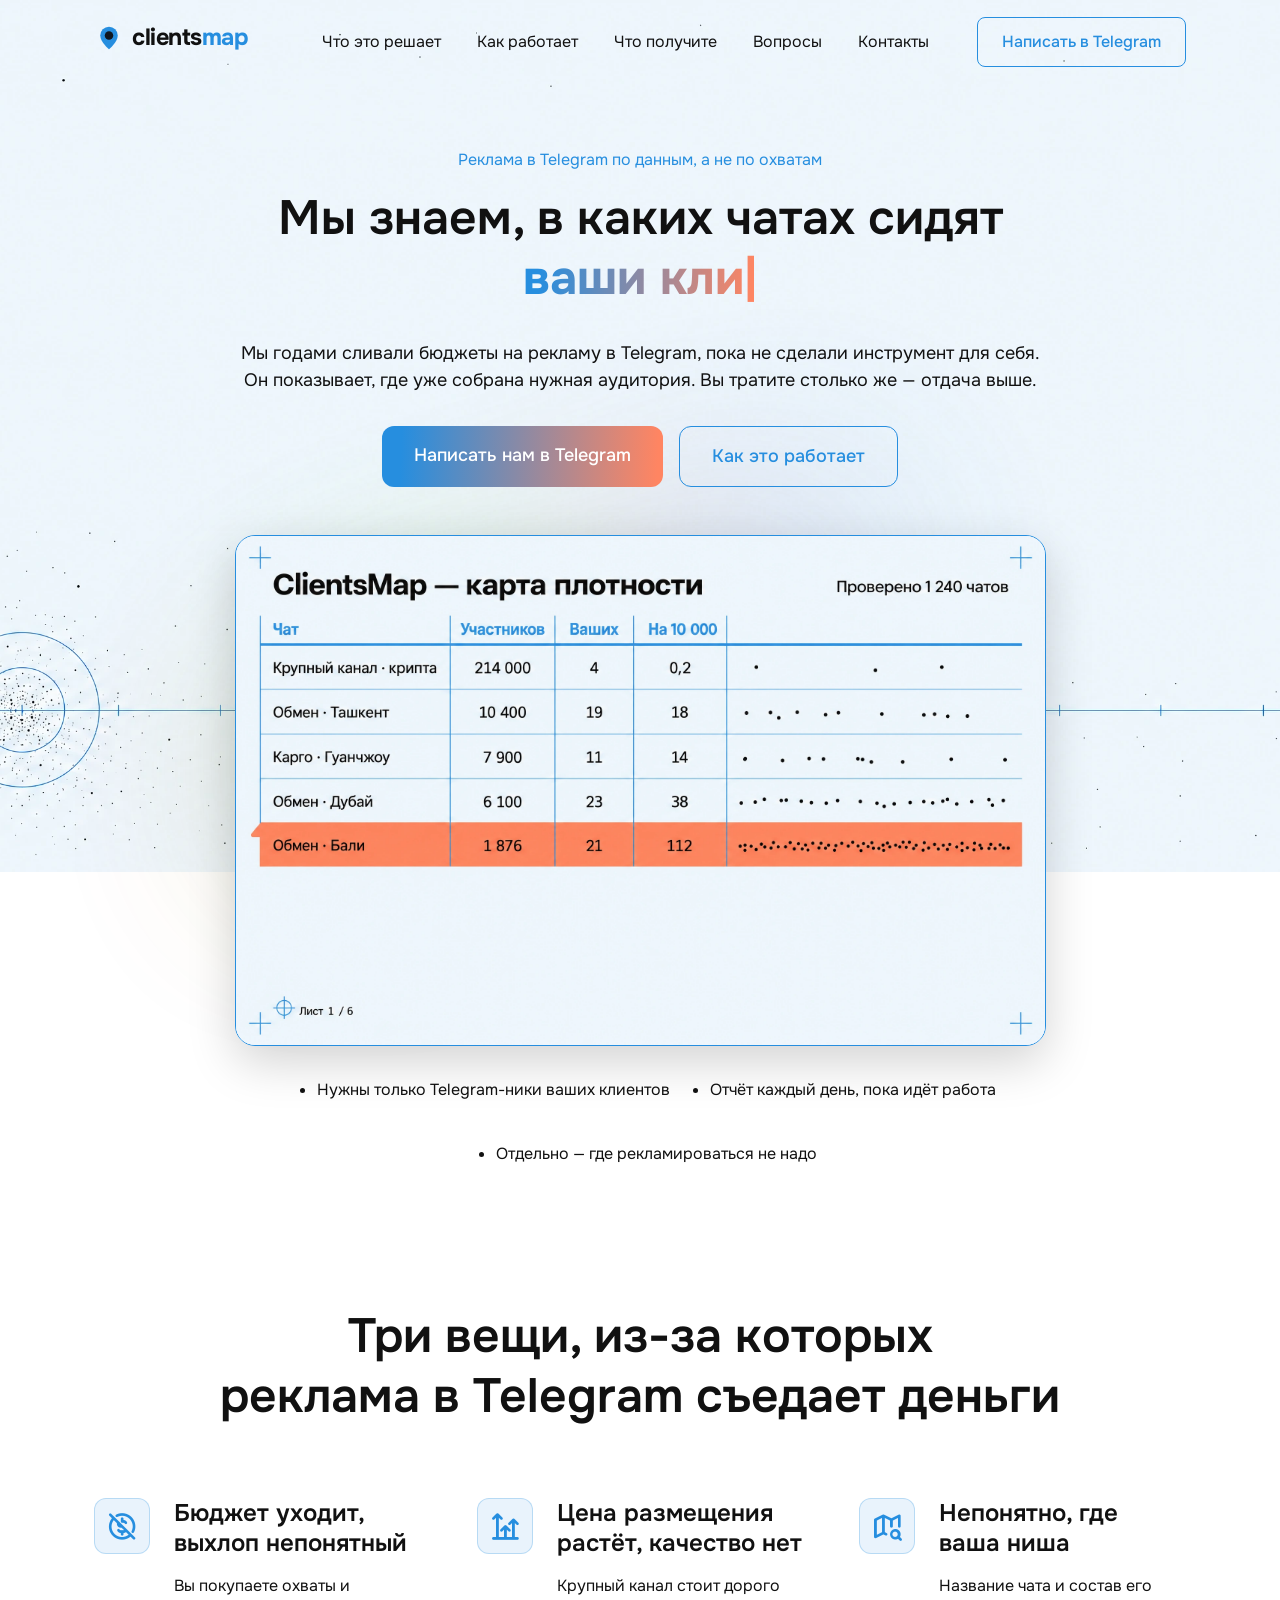
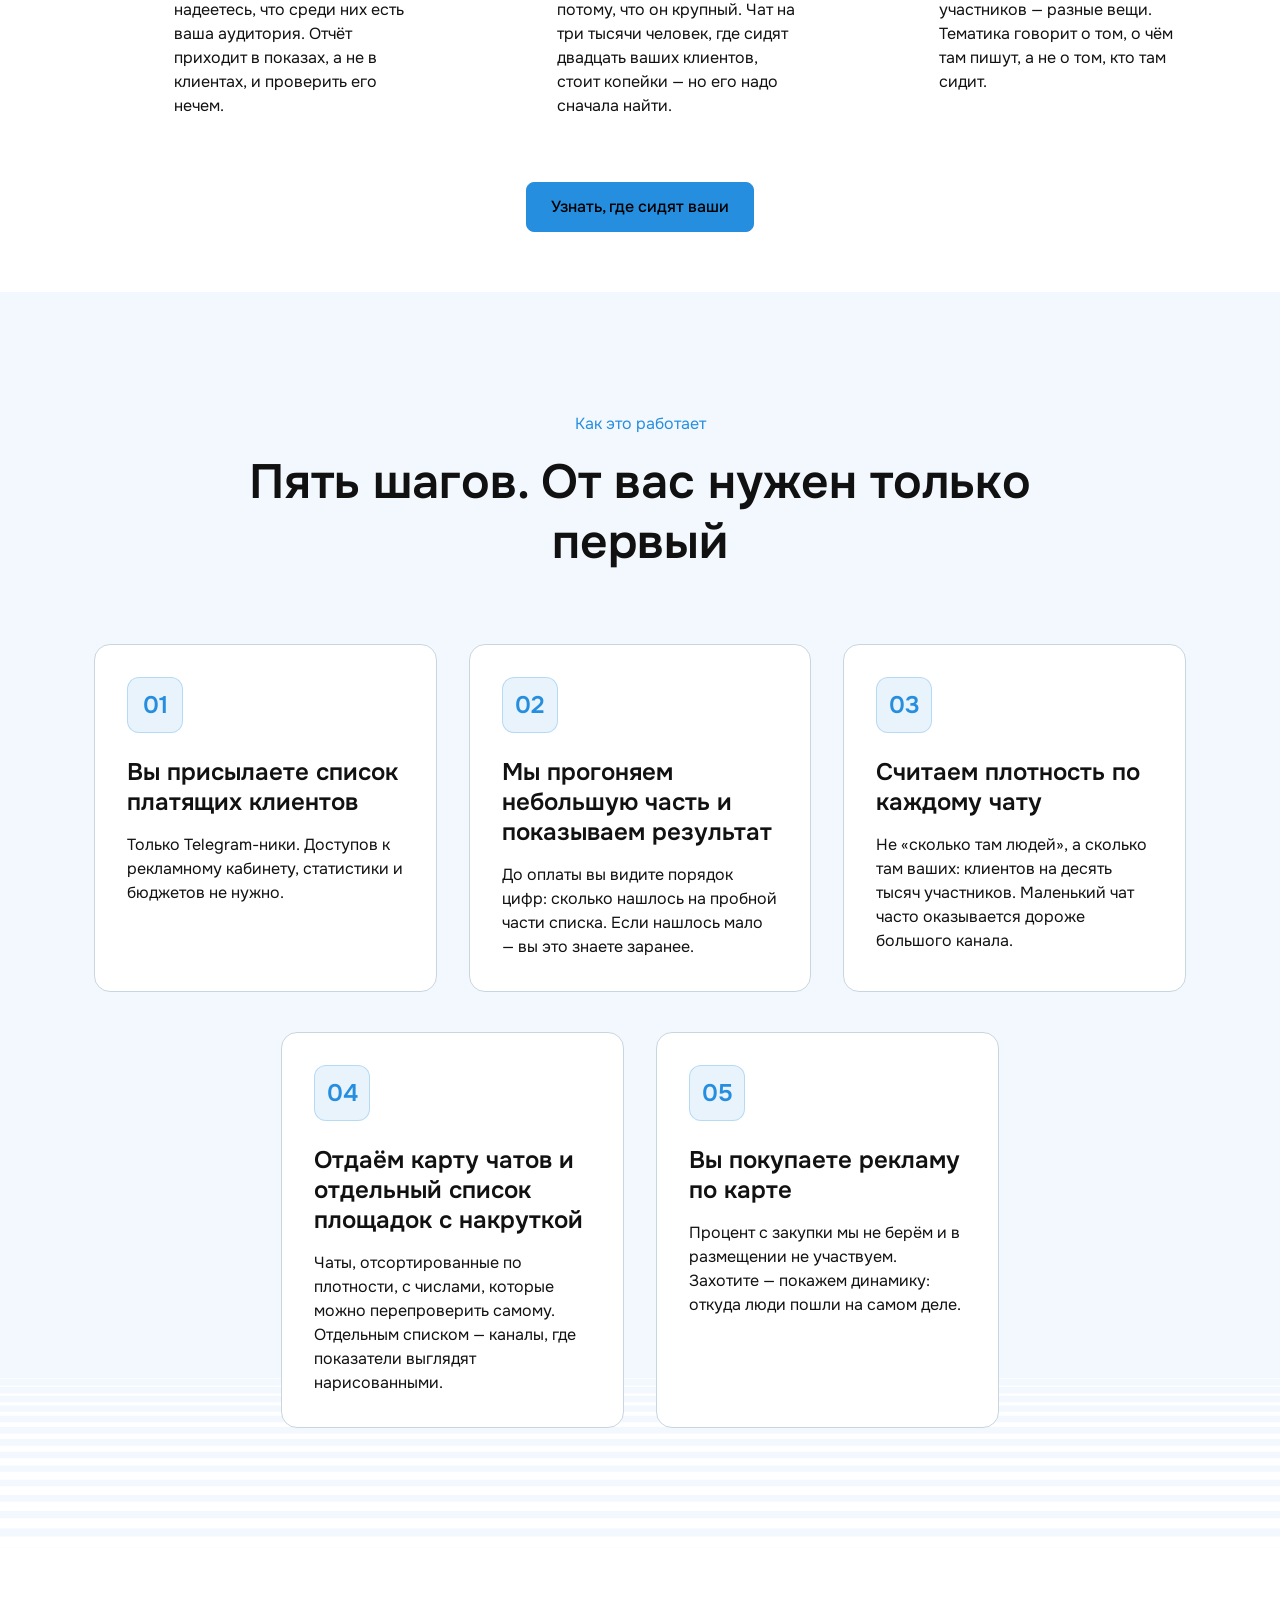
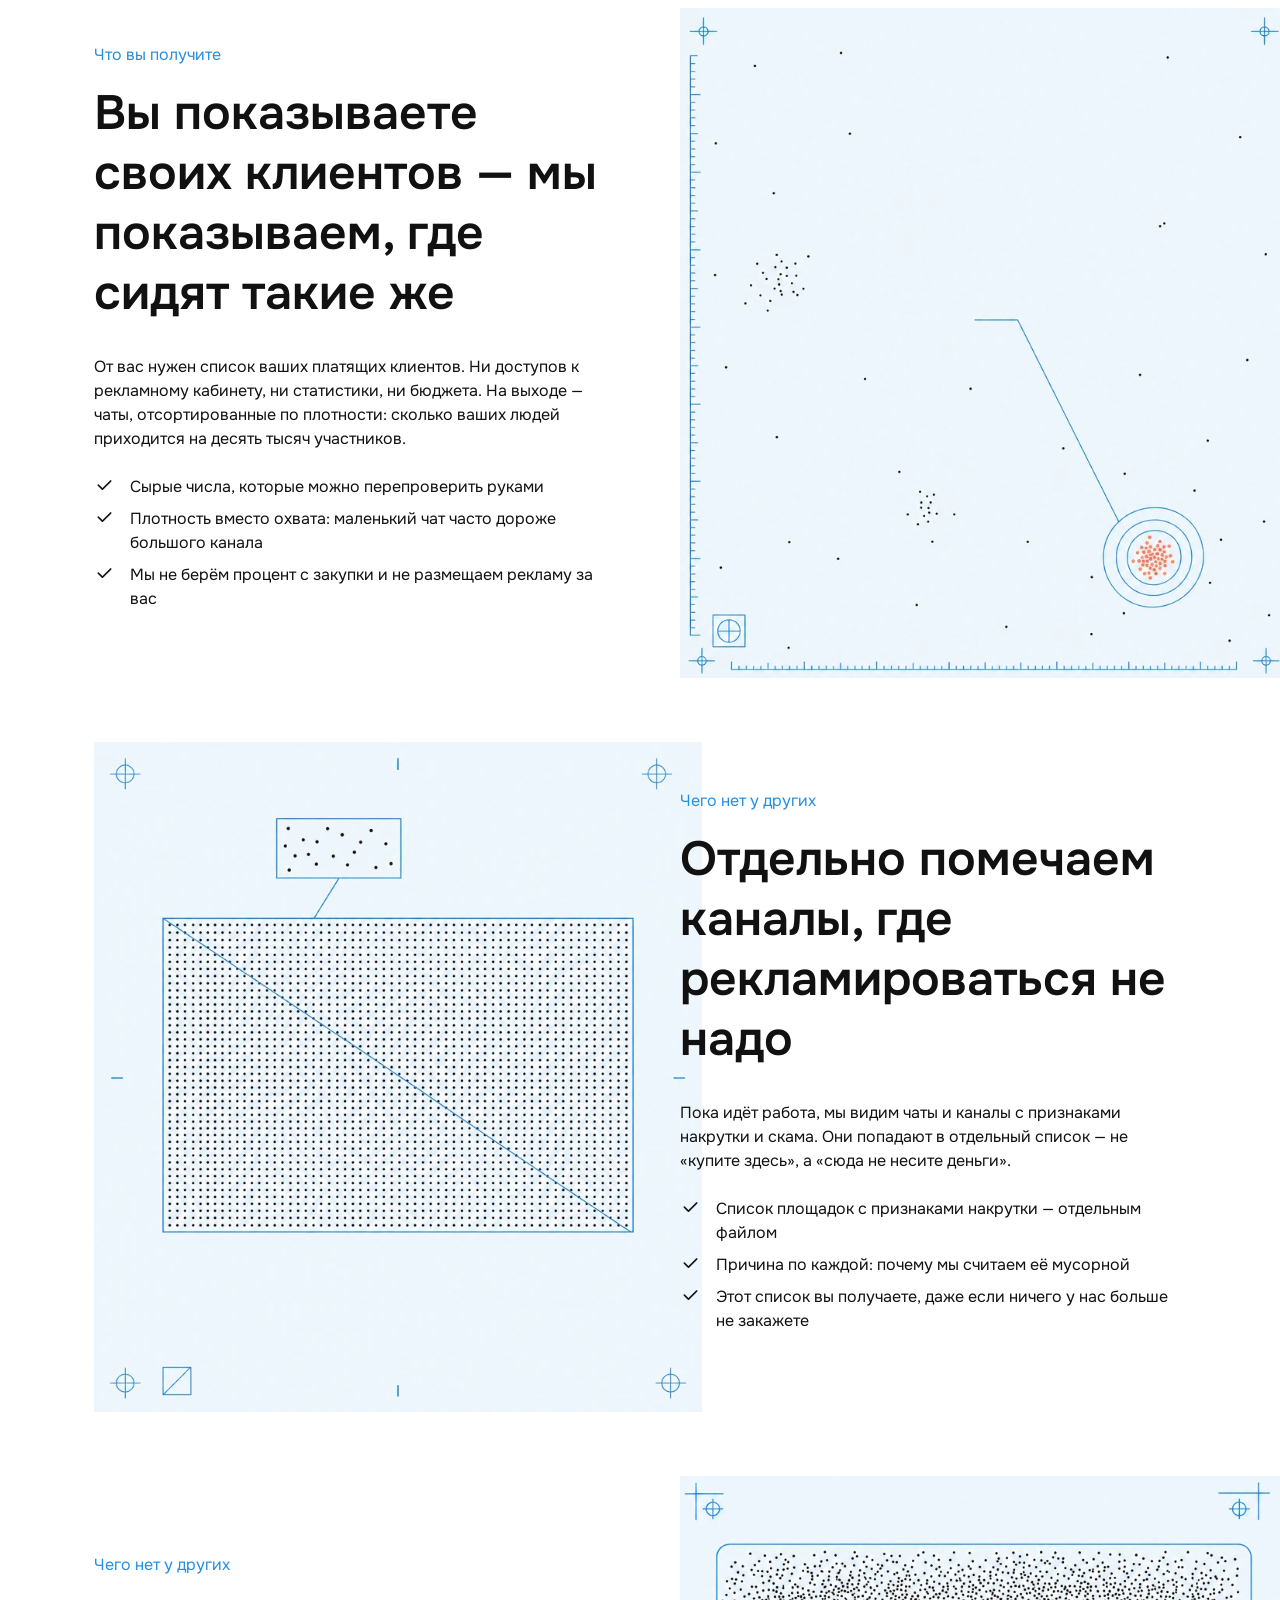
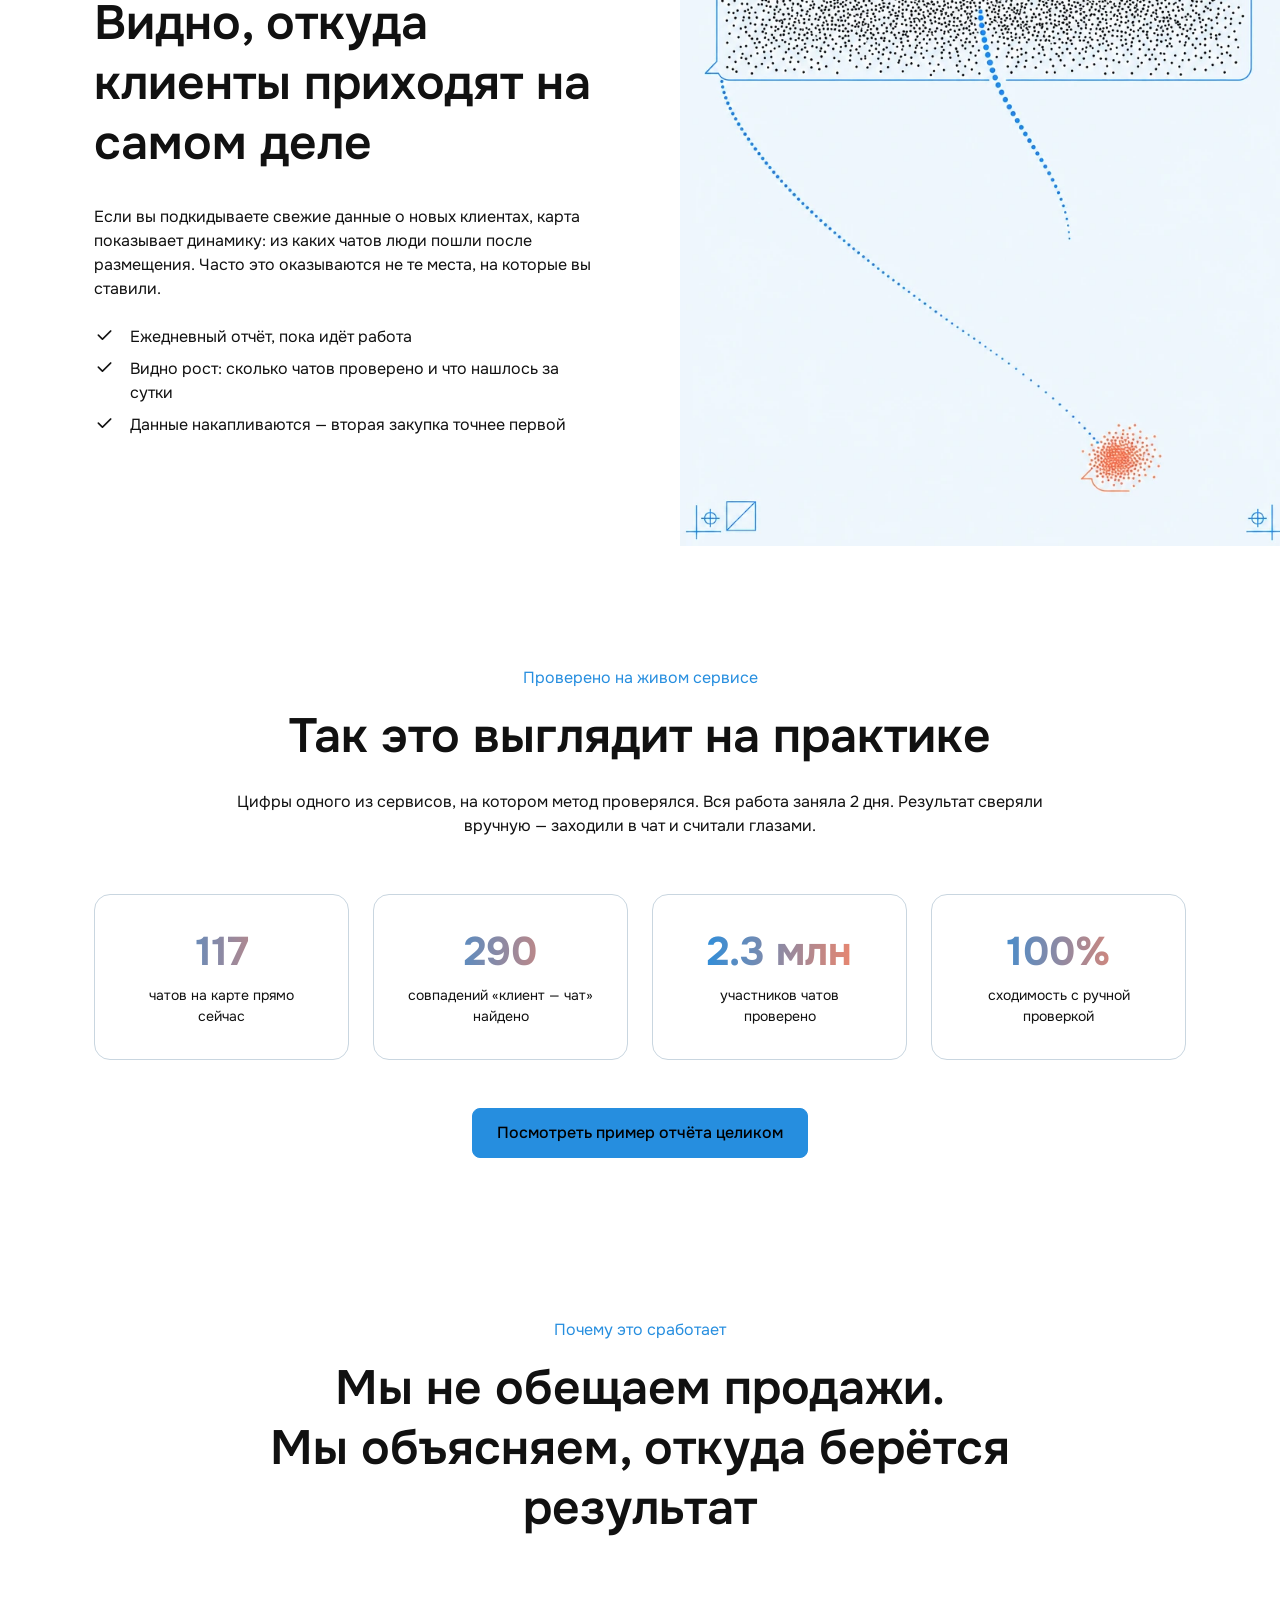
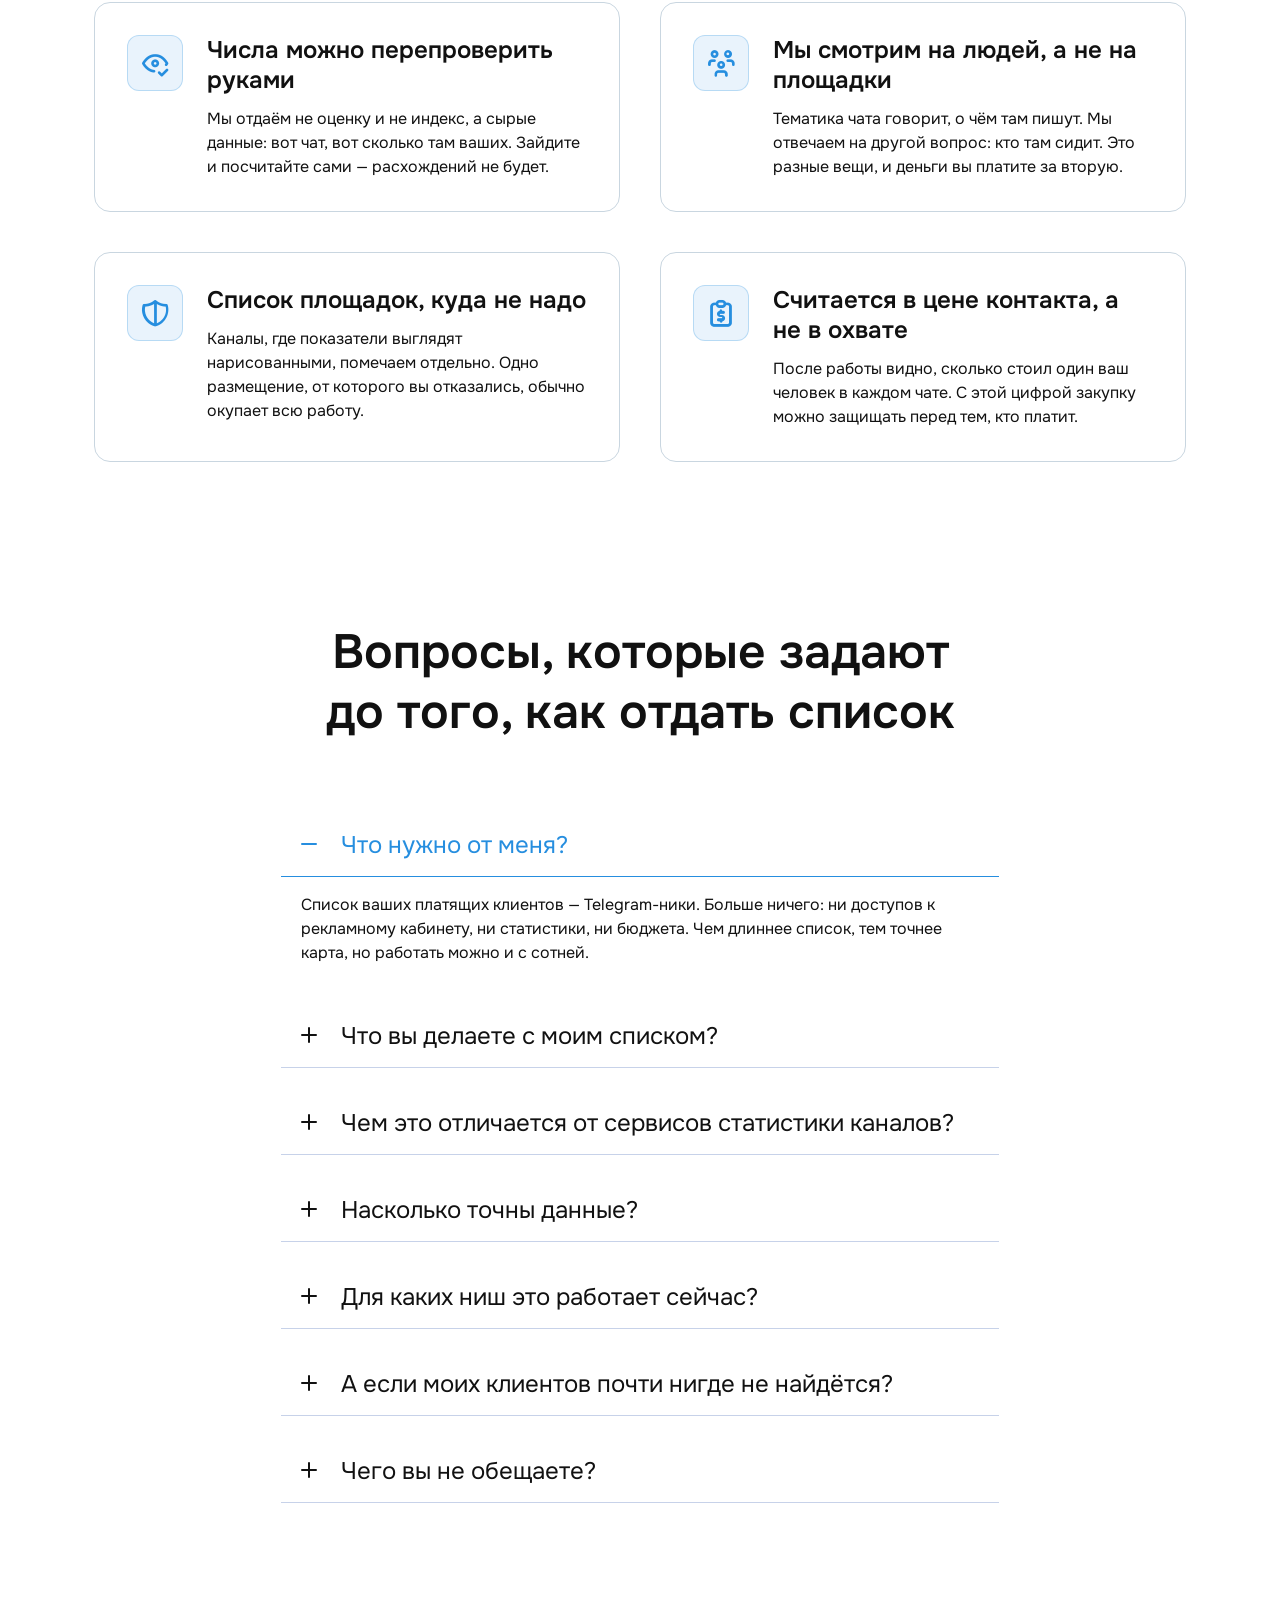
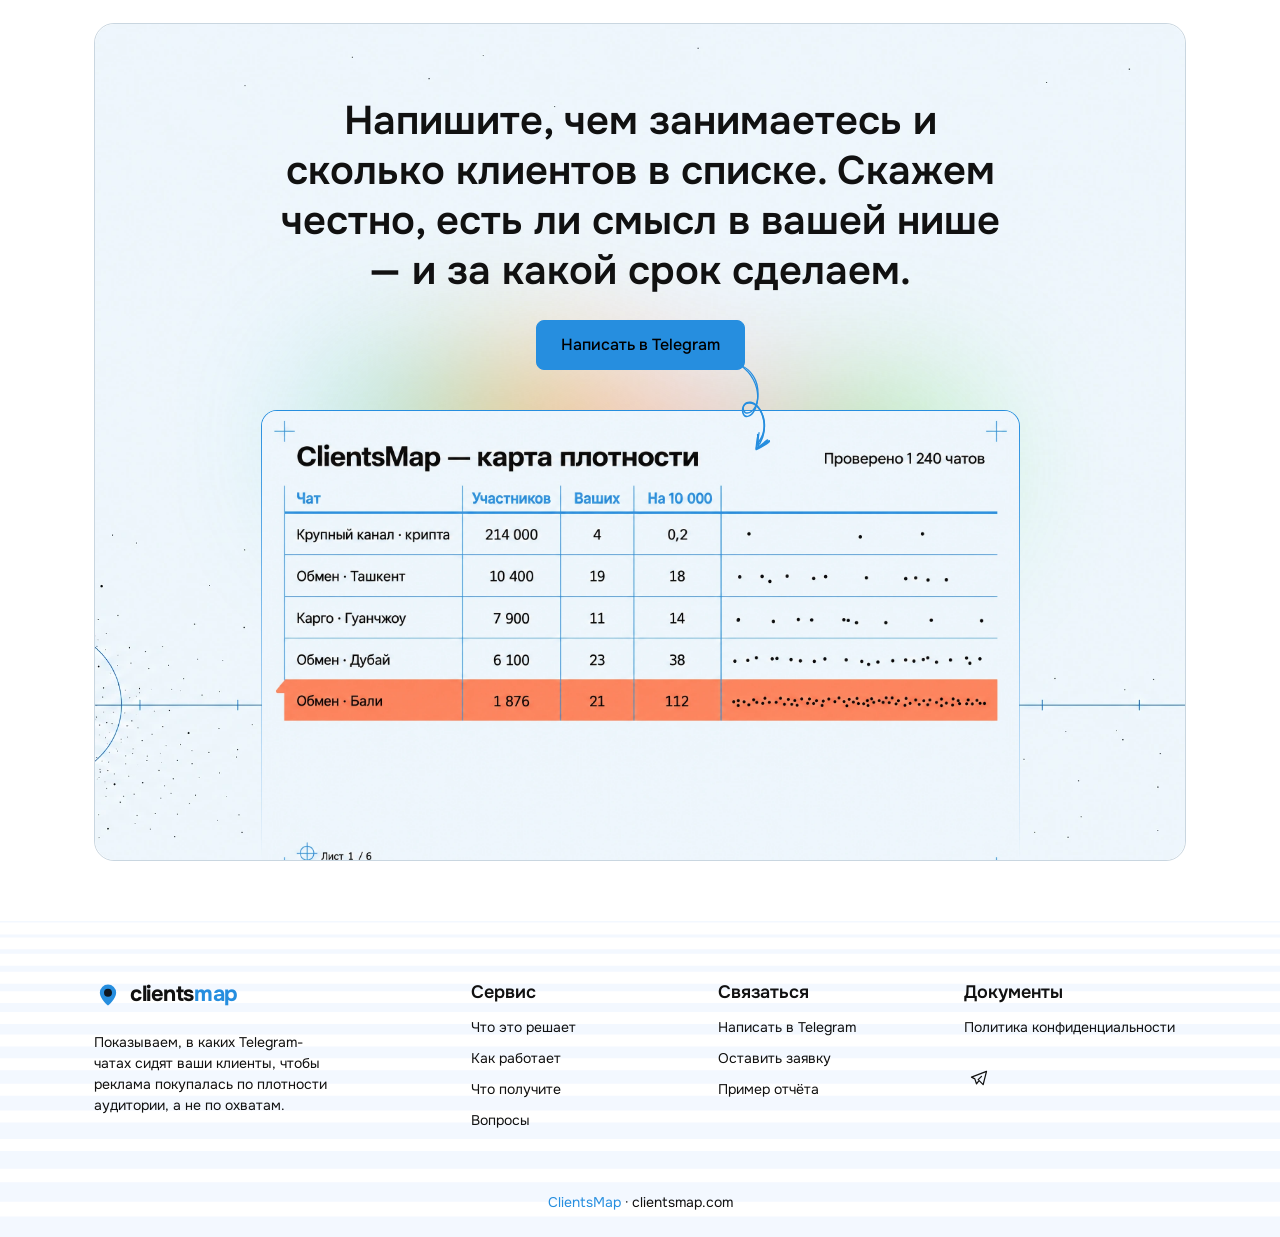
==== commit fe3c923d: "Обновление сайта" ====
--- a/index.html
+++ b/index.html
@@ -1 +1 @@
-<!DOCTYPE html><html lang="ru"><head><meta charSet="utf-8"/><meta name="viewport" content="width=device-width, initial-scale=1"/><meta name="viewport" content="width=device-width, initial-scale=1"/><link rel="preload" as="image" href="https://mc.yandex.ru/watch/112451333"/><link rel="stylesheet" href="/_next/static/css/e008b80ce0168f8d.css" data-precedence="next"/><link rel="stylesheet" href="/_next/static/css/17209d74dc46f71e.css" data-precedence="next"/><link rel="preload" as="script" fetchPriority="low" href="/_next/static/chunks/webpack-4f7ef856f560f476.js"/><script src="/_next/static/chunks/fd9d1056-ad15f396ddf9b7e5.js" async=""></script><script src="/_next/static/chunks/117-1dcb5a3dc6cd755b.js" async=""></script><script src="/_next/static/chunks/main-app-92eacf9b0690cb42.js" async=""></script><script src="/_next/static/chunks/972-63c026cf2b9a37d3.js" async=""></script><script src="/_next/static/chunks/521-2ea0a8ee2efe18aa.js" async=""></script><script src="/_next/static/chunks/869-f943991c1857dffb.js" async=""></script><script src="/_next/static/chunks/app/(nopadding)/page-38b2a84dd8084ce8.js" async=""></script><script src="/_next/static/chunks/app/(nopadding)/layout-d5da99ed10c4c60c.js" async=""></script><script src="/_next/static/chunks/app/layout-a619b2968a91c517.js" async=""></script><script src="/_next/static/chunks/app/(layout)/layout-ca79ab4def5f7171.js" async=""></script><link rel="preload" href="https://www.googletagmanager.com/gtag/js?id=G-K88P6CGLE0" as="script"/><link rel="preconnect" href="https://mc.yandex.ru"/><link rel="preconnect" href="https://www.googletagmanager.com"/><title>ClientsMap — в каких Telegram-чатах сидят ваши клиенты</title><meta name="description" content="Вы показываете список своих клиентов — мы показываем чаты, где их концентрация выше всего. Реклама покупается по плотности аудитории, а не по охватам."/><meta name="keywords" content="реклама в телеграм,где сидит аудитория,концентрация клиентов,telegram чаты аудитория,закупка рекламы телеграм,cpm телеграм"/><link rel="canonical" href="https://clientsmap.com/"/><meta name="yandex-verification" content="e656f3db8198a0fa"/><meta property="og:title" content="ClientsMap — в каких Telegram-чатах сидят ваши клиенты"/><meta property="og:description" content="Список клиентов на входе, карта чатов с их концентрацией на выходе."/><meta property="og:url" content="https://clientsmap.com/"/><meta property="og:site_name" content="ClientsMap"/><meta property="og:image" content="https://clientsmap.com/og.png"/><meta property="og:image:width" content="1200"/><meta property="og:image:height" content="640"/><meta property="og:type" content="website"/><meta name="twitter:card" content="summary_large_image"/><meta name="twitter:title" content="ClientsMap — в каких Telegram-чатах сидят ваши клиенты"/><meta name="twitter:description" content="Список клиентов на входе, карта чатов с их концентрацией на выходе."/><meta name="twitter:image" content="https://clientsmap.com/og.png"/><link rel="icon" href="/favicon.ico" type="image/x-icon" sizes="16x16"/><link rel="icon" href="/favicon.ico" sizes="any"/><link rel="icon" href="/favicon.svg" type="image/svg+xml"/><link rel="apple-touch-icon" href="/apple-touch-icon.png"/><script type="application/ld+json">{"@context":"https://schema.org","@type":"Organization","name":"ClientsMap","url":"https://clientsmap.com","description":"Карта концентрации клиентов в Telegram-чатах для точной закупки рекламы."}</script><script src="/_next/static/chunks/polyfills-42372ed130431b0a.js" noModule=""></script></head><body><div class="wrapper d-flex flex-column justify-between"><nav class="navbar navbar-expand-lg fixed-top"><div class="container"><a class="navbar-brand" aria-label="ClientsMap" href="/"><span class="d-inline-flex align-center gap-2 logo-mark"><svg xmlns="http://www.w3.org/2000/svg" viewBox="0 0 24 24" width="30" height="30" fill="none" aria-hidden="true"><path d="M12 21s7-5.686 7-11a7 7 0 1 0-14 0c0 5.314 7 11 7 11Z" fill="var(--gen-primary, #268edf)"></path><circle cx="12" cy="10" r="3.4" fill="#0f1720"></circle></svg><span class="logo-text" style="font-size:23.400000000000002px">clients<span>map</span></span></span></a><button class="navbar-toggler" type="button"><div class="navbar-toggler-icon"><span></span><span></span><span></span></div></button><div class="collapse navbar-collapse"><div class="navbar-content-inner ms-lg-auto d-flex flex-column flex-lg-row align-lg-center gap-4 gap-lg-10 p-2 p-lg-0"><ul class="navbar-nav gap-lg-2 gap-xl-5"><li class="nav-item"><a class="nav-link" href="/#problems">Что это решает</a></li><li class="nav-item"><a class="nav-link" href="/#how">Как работает</a></li><li class="nav-item"><a class="nav-link" href="/#result">Что получите</a></li><li class="nav-item"><a class="nav-link" href="/#faq">Вопросы</a></li><li class="nav-item"><a class="nav-link" href="/contact/">Контакты</a></li></ul><div class=""><a class="btn btn-outline-primary" href="https://t.me/clientsmap">Написать в Telegram</a></div></div></div></div></nav><main class="flex-grow-1"><section class="hero-section style-1 overflow-hidden gradient-bg pt-30 pb-15 pb-lg-20 pt-xl-36"><div class="container"><div class="row justify-center"><div class="col-lg-9"><div class="text-center"><div class="position-relative z-1"><p class="text-primary" style="opacity:0;transition-property:transform opacity;transform:translateY(20px)">Реклама в Telegram по данным, а не по охватам</p><h1 class="text-dark mb-8" style="opacity:0;transition-property:transform opacity;transform:translateY(20px)">Мы знаем, в каких чатах сидят <br/><span class="fw-bold text-gradient-1 typed-animation">ваши клиенты</span></h1><p class="fs-lg mb-8" style="opacity:0;transition-property:transform opacity;transform:translateY(20px)">Мы годами сливали бюджеты на рекламу в Telegram, пока не сделали инструмент для себя. Он показывает, где уже собрана нужная аудитория. Вы тратите столько же — отдача выше.</p><div style="opacity:0;transition-property:transform opacity;transform:translateY(20px)"><div class="d-flex flex-wrap gap-4 justify-center"><a class="btn btn-lg btn-gradient-1" href="https://t.me/clientsmap">Написать нам в Telegram</a><a class="btn btn-lg btn-outline-primary" href="#how">Как это работает</a></div></div></div><div style="opacity:0;transition-property:transform opacity;transform:translateY(20px)"><div class="image-with-shape"><img alt="shape" loading="lazy" width="1503" height="1150" decoding="async" data-nimg="1" class="shape animate-scale" style="color:transparent" src="/_next/static/media/blurry-shape-1.f41fbf4f.svg"/><div class="mt-12 rounded-5 border border-primary shadow-lg overflow-hidden position-relative z-1"><img alt="Карта чатов с концентрацией клиентов" loading="lazy" width="2160" height="1360" decoding="async" data-nimg="1" class="img-fluid d-inline-block" style="color:transparent;background-size:cover;background-position:50% 50%;background-repeat:no-repeat;background-image:url(&quot;data:image/svg+xml;charset=utf-8,%3Csvg xmlns=&#x27;http://www.w3.org/2000/svg&#x27; viewBox=&#x27;0 0 320 200&#x27;%3E%3Cfilter id=&#x27;b&#x27; color-interpolation-filters=&#x27;sRGB&#x27;%3E%3CfeGaussianBlur stdDeviation=&#x27;20&#x27;/%3E%3CfeColorMatrix values=&#x27;1 0 0 0 0 0 1 0 0 0 0 0 1 0 0 0 0 0 100 -1&#x27; result=&#x27;s&#x27;/%3E%3CfeFlood x=&#x27;0&#x27; y=&#x27;0&#x27; width=&#x27;100%25&#x27; height=&#x27;100%25&#x27;/%3E%3CfeComposite operator=&#x27;out&#x27; in=&#x27;s&#x27;/%3E%3CfeComposite in2=&#x27;SourceGraphic&#x27;/%3E%3CfeGaussianBlur stdDeviation=&#x27;20&#x27;/%3E%3C/filter%3E%3Cimage width=&#x27;100%25&#x27; height=&#x27;100%25&#x27; x=&#x27;0&#x27; y=&#x27;0&#x27; preserveAspectRatio=&#x27;none&#x27; style=&#x27;filter: url(%23b);&#x27; href=&#x27;[data-uri]&#x27;/%3E%3C/svg%3E&quot;)" src="/_next/static/media/screen-6.47e38136.webp"/></div></div></div><ul class="d-flex flex-wrap gap-4 gap-md-8 gap-lg-10 align-center justify-center mt-8 mb-0"><li>Нужны только Telegram-ники ваших клиентов</li><li>Отчёт каждый день, пока идёт работа</li><li>Отдельно — где рекламироваться не надо</li></ul></div></div></div></div></section><section class="py-10 py-lg-15" id="problems"><div class="container"><div class="text-center mb-18"><h1 class="mb-0" style="opacity:0;transition-property:transform opacity;transform:translateY(20px)">Три вещи, из-за которых <br class="d-none d-lg-block"/>реклама в Telegram съедает деньги</h1></div><div class="row g-6 g-xl-14"><div class="col-lg-4" style="opacity:0;transition-property:transform opacity;transform:translateY(20px)"><div class="d-flex flex-column gap-6 flex-lg-row"><div class="icon w-14 h-14 flex-shrink-0 d-flex align-center justify-center rounded-3 p-2 border bg-primary bg-opacity-10 text-primary border-primary border-opacity-25"><i class="fs-3 ti ti-coin-off"></i></div><div class="content"><h4 class="mb-4 ">Бюджет уходит, выхлоп непонятный</h4><p>Вы покупаете охваты и надеетесь, что среди них есть ваша аудитория. Отчёт приходит в показах, а не в клиентах, и проверить его нечем.</p></div></div></div><div class="col-lg-4" style="opacity:0;transition-property:transform opacity;transform:translateY(20px)"><div class="d-flex flex-column gap-6 flex-lg-row"><div class="icon w-14 h-14 flex-shrink-0 d-flex align-center justify-center rounded-3 p-2 border bg-primary bg-opacity-10 text-primary border-primary border-opacity-25"><i class="fs-3 ti ti-chart-arrows-vertical"></i></div><div class="content"><h4 class="mb-4 ">Цена размещения растёт, качество нет</h4><p>Крупный канал стоит дорого потому, что он крупный. Чат на три тысячи человек, где сидят двадцать ваших клиентов, стоит копейки — но его надо сначала найти.</p></div></div></div><div class="col-lg-4" style="opacity:0;transition-property:transform opacity;transform:translateY(20px)"><div class="d-flex flex-column gap-6 flex-lg-row"><div class="icon w-14 h-14 flex-shrink-0 d-flex align-center justify-center rounded-3 p-2 border bg-primary bg-opacity-10 text-primary border-primary border-opacity-25"><i class="fs-3 ti ti-map-search"></i></div><div class="content"><h4 class="mb-4 ">Непонятно, где ваша ниша</h4><p>Название чата и состав его участников — разные вещи. Тематика говорит о том, о чём там пишут, а не о том, кто там сидит.</p></div></div></div></div><div class="text-center mt-12"><a class="btn btn-primary" href="https://t.me/clientsmap">Узнать, где сидят ваши</a></div></div></section><section class="bg-striped bg-striped-sm bg-striped-bottom bg-light-blue py-20 py-lg-30" id="how"><div class="container"><div class="row justify-center mb-18"><div class="col-lg-9"><div class="text-center"><p class="text-primary" style="opacity:0;transition-property:transform opacity;transform:translateY(20px)">Как это работает</p><h1 class="mb-0" style="opacity:0;transition-property:transform opacity;transform:translateY(20px)">Пять шагов. От вас нужен только первый</h1></div></div></div><div class="row justify-center row-cols-1 row-cols-md-2 row-cols-lg-3 gx-8 gy-10"><div class="col" style="opacity:0;transition-property:transform opacity;transform:translateY(20px)"><div class="h-full bg-white rounded-4 p-8 border"><div class="icon w-14 h-14 flex-shrink-0 d-flex align-center justify-center rounded-3 p-2 border bg-primary bg-opacity-10 text-primary border-primary border-opacity-25 mb-6"><h4 class="mb-0">01</h4></div><h4 class="mb-4">Вы присылаете список платящих клиентов</h4><p class="mb-0">Только Telegram-ники. Доступов к рекламному кабинету, статистики и бюджетов не нужно.</p></div></div><div class="col" style="opacity:0;transition-property:transform opacity;transform:translateY(20px)"><div class="h-full bg-white rounded-4 p-8 border"><div class="icon w-14 h-14 flex-shrink-0 d-flex align-center justify-center rounded-3 p-2 border bg-primary bg-opacity-10 text-primary border-primary border-opacity-25 mb-6"><h4 class="mb-0">02</h4></div><h4 class="mb-4">Мы прогоняем небольшую часть и показываем результат</h4><p class="mb-0">До оплаты вы видите порядок цифр: сколько нашлось на пробной части списка. Если нашлось мало — вы это знаете заранее.</p></div></div><div class="col" style="opacity:0;transition-property:transform opacity;transform:translateY(20px)"><div class="h-full bg-white rounded-4 p-8 border"><div class="icon w-14 h-14 flex-shrink-0 d-flex align-center justify-center rounded-3 p-2 border bg-primary bg-opacity-10 text-primary border-primary border-opacity-25 mb-6"><h4 class="mb-0">03</h4></div><h4 class="mb-4">Считаем плотность по каждому чату</h4><p class="mb-0">Не «сколько там людей», а сколько там ваших: клиентов на десять тысяч участников. Маленький чат часто оказывается дороже большого канала.</p></div></div><div class="col" style="opacity:0;transition-property:transform opacity;transform:translateY(20px)"><div class="h-full bg-white rounded-4 p-8 border"><div class="icon w-14 h-14 flex-shrink-0 d-flex align-center justify-center rounded-3 p-2 border bg-primary bg-opacity-10 text-primary border-primary border-opacity-25 mb-6"><h4 class="mb-0">04</h4></div><h4 class="mb-4">Отдаём карту чатов и отдельный список площадок с накруткой</h4><p class="mb-0">Чаты, отсортированные по плотности, с числами, которые можно перепроверить самому. Отдельным списком — каналы, где показатели выглядят нарисованными.</p></div></div><div class="col" style="opacity:0;transition-property:transform opacity;transform:translateY(20px)"><div class="h-full bg-white rounded-4 p-8 border"><div class="icon w-14 h-14 flex-shrink-0 d-flex align-center justify-center rounded-3 p-2 border bg-primary bg-opacity-10 text-primary border-primary border-opacity-25 mb-6"><h4 class="mb-0">05</h4></div><h4 class="mb-4">Вы покупаете рекламу по карте</h4><p class="mb-0">Процент с закупки мы не берём и в размещении не участвуем. Захотите — покажем динамику: откуда люди пошли на самом деле.</p></div></div></div></div></section><section class="py-10 py-lg-15" id="what"><div class="container"><div class="row g-6 gx-lg-14 gx-xl-20 align-center"><div class="col-lg-6" style="opacity:0;transition-property:transform opacity;transform:translateY(20px)"><div class="content"><p class="text-primary">Что вы получите</p><h1 class=" mb-8">Вы показываете своих клиентов — мы показываем, где сидят такие же</h1><p class="mb-6">От вас нужен список ваших платящих клиентов. Ни доступов к рекламному кабинету, ни статистики, ни бюджета. На выходе — чаты, отсортированные по плотности: сколько ваших людей приходится на десять тысяч участников.</p><ul class="list-unstyled list-check mb-8"><li><i class="ti ti-check fs-5"></i><span>Сырые числа, которые можно перепроверить руками</span></li><li><i class="ti ti-check fs-5"></i><span>Плотность вместо охвата: маленький чат часто дороже большого канала</span></li><li><i class="ti ti-check fs-5"></i><span>Мы не берём процент с закупки и не размещаем рекламу за вас</span></li></ul></div></div><div class="col-lg-6" style="opacity:0;transition-property:transform opacity;transform:translateY(20px)"><div class="feature-img"><img alt="Пример карты плотности" loading="lazy" width="608" height="670" decoding="async" data-nimg="1" style="color:transparent" src="/images/illustrations/feature-illustration-1-blue.webp"/></div></div></div><div class="row g-6 gx-lg-14 gx-xl-20 align-center flex-row-reverse mt-10"><div class="col-lg-6" style="opacity:0;transition-property:transform opacity;transform:translateY(20px)"><div class="content"><p class="text-primary">Чего нет у других</p><h1 class=" mb-8">Отдельно помечаем каналы, где рекламироваться не надо</h1><p class="mb-6">Пока идёт работа, мы видим чаты и каналы с признаками накрутки и скама. Они попадают в отдельный список — не «купите здесь», а «сюда не несите деньги».</p><ul class="list-unstyled list-check mb-8"><li><i class="ti ti-check fs-5"></i><span>Список площадок с признаками накрутки — отдельным файлом</span></li><li><i class="ti ti-check fs-5"></i><span>Причина по каждой: почему мы считаем её мусорной</span></li><li><i class="ti ti-check fs-5"></i><span>Этот список вы получаете, даже если ничего у нас больше не закажете</span></li></ul></div></div><div class="col-lg-6" style="opacity:0;transition-property:transform opacity;transform:translateY(20px)"><div class="feature-img"><img alt="Пример карты плотности" loading="lazy" width="608" height="670" decoding="async" data-nimg="1" style="color:transparent" src="/images/illustrations/feature-illustration-2-blue.webp"/></div></div></div><div class="row g-6 gx-lg-14 gx-xl-20 align-center mt-10"><div class="col-lg-6" style="opacity:0;transition-property:transform opacity;transform:translateY(20px)"><div class="content"><p class="text-primary">Чего нет у других</p><h1 class=" mb-8">Видно, откуда клиенты приходят на самом деле</h1><p class="mb-6">Если вы подкидываете свежие данные о новых клиентах, карта показывает динамику: из каких чатов люди пошли после размещения. Часто это оказываются не те места, на которые вы ставили.</p><ul class="list-unstyled list-check mb-8"><li><i class="ti ti-check fs-5"></i><span>Ежедневный отчёт, пока идёт работа</span></li><li><i class="ti ti-check fs-5"></i><span>Видно рост: сколько чатов проверено и что нашлось за сутки</span></li><li><i class="ti ti-check fs-5"></i><span>Данные накапливаются — вторая закупка точнее первой</span></li></ul></div></div><div class="col-lg-6" style="opacity:0;transition-property:transform opacity;transform:translateY(20px)"><div class="feature-img"><img alt="Пример карты плотности" loading="lazy" width="608" height="670" decoding="async" data-nimg="1" style="color:transparent" src="/images/illustrations/feature-illustration-3-blue.webp"/></div></div></div></div></section><section class="py-10 py-lg-15" id="result"><div class="container"><div class="row justify-center mb-14"><div class="col-lg-9"><div class="text-center"><p class="text-primary" style="opacity:0;transition-property:transform opacity;transform:translateY(20px)">Проверено на живом сервисе</p><h1 class="mb-6" style="opacity:0;transition-property:transform opacity;transform:translateY(20px)">Так это выглядит на практике</h1><p class="mb-0" style="opacity:0;transition-property:transform opacity;transform:translateY(20px)">Цифры одного из сервисов, на котором метод проверялся. Вся работа заняла <!-- -->2<!-- --> дня. Результат сверяли вручную — заходили в чат и считали глазами.</p></div></div></div><div class="row row-cols-2 row-cols-lg-4 g-6"><div class="col" style="opacity:0;transition-property:transform opacity;transform:translateY(20px)"><div class="h-full text-center bg-white rounded-4 border p-8"><h2 class="text-gradient-1 fw-bold mb-2">117</h2><p class="fs-sm mb-0">чатов на карте прямо сейчас</p></div></div><div class="col" style="opacity:0;transition-property:transform opacity;transform:translateY(20px)"><div class="h-full text-center bg-white rounded-4 border p-8"><h2 class="text-gradient-1 fw-bold mb-2">290</h2><p class="fs-sm mb-0">совпадений «клиент — чат» найдено</p></div></div><div class="col" style="opacity:0;transition-property:transform opacity;transform:translateY(20px)"><div class="h-full text-center bg-white rounded-4 border p-8"><h2 class="text-gradient-1 fw-bold mb-2">2.3 млн</h2><p class="fs-sm mb-0">участников чатов проверено</p></div></div><div class="col" style="opacity:0;transition-property:transform opacity;transform:translateY(20px)"><div class="h-full text-center bg-white rounded-4 border p-8"><h2 class="text-gradient-1 fw-bold mb-2">100%</h2><p class="fs-sm mb-0">сходимость с ручной проверкой</p></div></div></div><div class="text-center mt-12" style="opacity:0;transition-property:transform opacity;transform:translateY(20px)"><a class="btn btn-primary" href="/example/">Посмотреть пример отчёта целиком</a></div></div></section><section class="bg-striped bg-striped-sm py-20 py-lg-25" id="why"><div class="container"><div class="row justify-center mb-16"><div class="col-lg-9"><div class="text-center"><p class="text-primary" style="opacity:0;transition-property:transform opacity;transform:translateY(20px)">Почему это сработает</p><h1 class="mb-0" style="opacity:0;transition-property:transform opacity;transform:translateY(20px)">Мы не обещаем продажи. <br class="d-none d-md-block"/>Мы объясняем, откуда берётся результат</h1></div></div></div><div class="row row-cols-1 row-cols-md-2 g-6 g-xl-10"><div class="col" style="opacity:0;transition-property:transform opacity;transform:translateY(20px)"><div class="h-full bg-white rounded-4 border p-8 d-flex flex-column gap-4 flex-lg-row gap-lg-6"><div class="icon w-14 h-14 flex-shrink-0 d-flex align-center justify-center rounded-3 p-2 border bg-primary bg-opacity-10 text-primary border-primary border-opacity-25"><i class="fs-3 ti ti-eye-check"></i></div><div><h4 class="mb-3">Числа можно перепроверить руками</h4><p class="mb-0">Мы отдаём не оценку и не индекс, а сырые данные: вот чат, вот сколько там ваших. Зайдите и посчитайте сами — расхождений не будет.</p></div></div></div><div class="col" style="opacity:0;transition-property:transform opacity;transform:translateY(20px)"><div class="h-full bg-white rounded-4 border p-8 d-flex flex-column gap-4 flex-lg-row gap-lg-6"><div class="icon w-14 h-14 flex-shrink-0 d-flex align-center justify-center rounded-3 p-2 border bg-primary bg-opacity-10 text-primary border-primary border-opacity-25"><i class="fs-3 ti ti-users-group"></i></div><div><h4 class="mb-3">Мы смотрим на людей, а не на площадки</h4><p class="mb-0">Тематика чата говорит, о чём там пишут. Мы отвечаем на другой вопрос: кто там сидит. Это разные вещи, и деньги вы платите за вторую.</p></div></div></div><div class="col" style="opacity:0;transition-property:transform opacity;transform:translateY(20px)"><div class="h-full bg-white rounded-4 border p-8 d-flex flex-column gap-4 flex-lg-row gap-lg-6"><div class="icon w-14 h-14 flex-shrink-0 d-flex align-center justify-center rounded-3 p-2 border bg-primary bg-opacity-10 text-primary border-primary border-opacity-25"><i class="fs-3 ti ti-shield-half"></i></div><div><h4 class="mb-3">Список площадок, куда не надо</h4><p class="mb-0">Каналы, где показатели выглядят нарисованными, помечаем отдельно. Одно размещение, от которого вы отказались, обычно окупает всю работу.</p></div></div></div><div class="col" style="opacity:0;transition-property:transform opacity;transform:translateY(20px)"><div class="h-full bg-white rounded-4 border p-8 d-flex flex-column gap-4 flex-lg-row gap-lg-6"><div class="icon w-14 h-14 flex-shrink-0 d-flex align-center justify-center rounded-3 p-2 border bg-primary bg-opacity-10 text-primary border-primary border-opacity-25"><i class="fs-3 ti ti-report-money"></i></div><div><h4 class="mb-3">Считается в цене контакта, а не в охвате</h4><p class="mb-0">После работы видно, сколько стоил один ваш человек в каждом чате. С этой цифрой закупку можно защищать перед тем, кто платит.</p></div></div></div></div></div></section><section class="py-10 py-lg-15" id="faq"><div class="container"><div class="row justify-center mb-18"><div class="col-lg-10"><div class="text-center"><h1 class="mb-0" style="opacity:0;transition-property:transform opacity;transform:translateY(20px)">Вопросы, которые задают <br class="d-none d-md-block"/>до того, как отдать список</h1></div></div></div><div class="row justify-center"><div class="col-lg-8" style="opacity:0;transition-property:transform opacity;transform:translateY(20px)"><div class="accordion accordion-flush d-flex flex-column gap-6" id="faqAccordion"><div class="accordion-item"><h2 class="accordion-header"><button class="accordion-button " type="button"><span class="icon"></span>Что нужно от меня?</button></h2><div class="accordion-collapse collapse show" style="opacity:1;visibility:visible;height:auto"><div class="accordion-body">Список ваших платящих клиентов — Telegram-ники. Больше ничего: ни доступов к рекламному кабинету, ни статистики, ни бюджета. Чем длиннее список, тем точнее карта, но работать можно и с сотней.</div></div></div><div class="accordion-item"><h2 class="accordion-header"><button class="accordion-button collapsed" type="button"><span class="icon"></span>Что вы делаете с моим списком?</button></h2></div><div class="accordion-item"><h2 class="accordion-header"><button class="accordion-button collapsed" type="button"><span class="icon"></span>Чем это отличается от сервисов статистики каналов?</button></h2></div><div class="accordion-item"><h2 class="accordion-header"><button class="accordion-button collapsed" type="button"><span class="icon"></span>Насколько точны данные?</button></h2></div><div class="accordion-item"><h2 class="accordion-header"><button class="accordion-button collapsed" type="button"><span class="icon"></span>Для каких ниш это работает сейчас?</button></h2></div><div class="accordion-item"><h2 class="accordion-header"><button class="accordion-button collapsed" type="button"><span class="icon"></span>А если моих клиентов почти нигде не найдётся?</button></h2></div><div class="accordion-item"><h2 class="accordion-header"><button class="accordion-button collapsed" type="button"><span class="icon"></span>Чего вы не обещаете?</button></h2></div></div></div></div></div></section><section class="cta-section py-10 py-lg-15" style="opacity:0;transition-property:transform opacity;transform:translateY(20px)"><div class="container"><div class="rounded-5 border position-relative z-1 gradient-bg"><div class="animate-scale position-absolute w-full h-full z-n1"><img alt="shape" loading="lazy" width="1228" height="590" decoding="async" data-nimg="1" class="bg-shape img-fluid" style="color:transparent" src="/_next/static/media/blurry-shape-4.8e3bf404.svg"/></div><div class="row justify-center"><div class="col-lg-10"><div class="text-center pt-6 px-6 pt-md-10 px-md-10 pt-lg-18 px-lg-18"><h2 class="mb-6 ">Напишите, чем занимаетесь и сколько клиентов в списке. Скажем честно, есть ли смысл в вашей нише — и за какой срок сделаем.</h2><a class="btn btn-primary" href="https://t.me/clientsmap">Написать в Telegram</a><div class="cta-image-container mt-10"><svg xmlns="http://www.w3.org/2000/svg" fill="none" viewBox="0 0 34 90" class="text-primary arrow-shape"><path fill="currentColor" d="M3.724 2.303c8.095 4.54 13.968 13.648 16.408 22.434 2.336 8.415 2.426 20.276-5.705 25.79-2.961 2.01-7.092 2.24-8.781-1.444-1.571-3.422.29-7.096 3.683-8.452 9.162-3.663 16.334 8.02 18.234 15.324a30.563 30.563 0 0 1 .279 14.195c-.952 4.334-2.866 9.283-6.298 12.254-.494.427-1.3-.29-.971-.84 1.77-2.928 3.677-5.571 4.79-8.851 1.155-3.405 1.62-7.048 1.44-10.626-.358-7.103-3.568-15.745-10.125-19.354-3.476-1.912-10.316-1.353-10.055 3.973.107 2.158 1.647 4.035 3.933 3.81 2.086-.209 4.001-1.766 5.333-3.279 5.427-6.16 4.857-15.89 2.67-23.215a39.21 39.21 0 0 0-5.682-11.577c-2.69-3.76-6.017-6.61-9.592-9.472-.35-.277.039-.896.44-.67Z"></path><path fill="currentColor" d="M1.562.977c9.931 2.79 17.058 11.508 19.312 21.4 1.085 4.762 1.187 9.7.548 14.54-.653 4.937-1.854 10.549-4.949 14.589-2.156 2.82-7.305 5.961-10.266 2.388-2.608-3.142-2.18-9.094.45-12.093 2.945-3.356 8.048-2.969 11.491-.718 4.112 2.688 6.675 7.596 8.265 12.12 3.48 9.905 2.395 21.33-3.11 30.327-.527.858-1.947.203-1.423-.676 3.935-6.565 5.559-14.253 4.688-21.84-.443-3.864-1.552-7.677-3.306-11.147-2.011-3.973-5.078-8.396-9.854-8.994-5.273-.66-7.99 4.089-7.3 8.82.403 2.76 1.938 4.99 5.042 4.079 2.519-.74 4.35-3.051 5.51-5.296 3.708-7.194 4.563-16.802 3.066-24.658C17.848 13.969 11.217 4.92 1.373 1.995.736 1.812.917.797 1.563.977Z"></path><path fill="currentColor" d="M21.218 73.052c.375 2.062.446 4.204.634 6.29.088.987.18 1.975.266 2.964.04.457-.025 2.873.383 3.085.21.11 2.177-1.456 2.452-1.64l2.452-1.641c1.595-1.065 3.329-2.678 5.205-3.148.671-.169 1.174.542.746 1.106-.792 1.05-1.99 1.644-3.08 2.36-1.23.812-2.464 1.62-3.695 2.432-1.142.748-3.43 3.037-4.974 2.3-1.476-.7-.955-3.793-1.042-5.105-.198-2.945-.602-5.957-.531-8.906a.595.595 0 0 1 1.184-.097Z"></path><path fill="currentColor" d="M21.773 73.169c-.032 2.254-.679 4.55-.972 6.789-.338 2.597-.601 5.224-.564 7.844-.465-.225-.933-.454-1.398-.68a76.772 76.772 0 0 0 6.002-4.227c1.876-1.465 3.568-3.521 5.632-4.678.6-.336 1.581.26 1.137.983-1.181 1.924-3.415 3.456-5.165 4.844a64.808 64.808 0 0 1-6.607 4.574c-.694.421-1.465-.14-1.385-.91.27-2.565.462-5.128.849-7.683.348-2.297.616-4.895 1.59-7.019.19-.398.887-.308.88.163Z"></path><path fill="currentColor" d="M22.85 71.546c-.873 5.764-1.778 11.525-2.588 17.298-.462-.304-.922-.605-1.384-.91 2.439-1.254 4.864-2.527 7.207-3.954 2.158-1.317 4.212-3.127 6.536-4.109.733-.31 1.331.688.841 1.25-1.713 1.972-4.396 3.318-6.619 4.634-2.326 1.378-4.712 2.663-7.172 3.78-.633.287-1.294-.395-1.174-1.015 1.098-5.725 2.104-11.464 3.137-17.2.137-.79 1.337-.563 1.215.226Z"></path></svg><div class="cta-img rounded-top-4"><img alt="shape" loading="lazy" width="2160" height="1360" decoding="async" data-nimg="1" class="img-fluid w-full h-full object-cover" style="color:transparent;background-size:cover;background-position:50% 50%;background-repeat:no-repeat;background-image:url(&quot;data:image/svg+xml;charset=utf-8,%3Csvg xmlns=&#x27;http://www.w3.org/2000/svg&#x27; viewBox=&#x27;0 0 320 200&#x27;%3E%3Cfilter id=&#x27;b&#x27; color-interpolation-filters=&#x27;sRGB&#x27;%3E%3CfeGaussianBlur stdDeviation=&#x27;20&#x27;/%3E%3CfeColorMatrix values=&#x27;1 0 0 0 0 0 1 0 0 0 0 0 1 0 0 0 0 0 100 -1&#x27; result=&#x27;s&#x27;/%3E%3CfeFlood x=&#x27;0&#x27; y=&#x27;0&#x27; width=&#x27;100%25&#x27; height=&#x27;100%25&#x27;/%3E%3CfeComposite operator=&#x27;out&#x27; in=&#x27;s&#x27;/%3E%3CfeComposite in2=&#x27;SourceGraphic&#x27;/%3E%3CfeGaussianBlur stdDeviation=&#x27;20&#x27;/%3E%3C/filter%3E%3Cimage width=&#x27;100%25&#x27; height=&#x27;100%25&#x27; x=&#x27;0&#x27; y=&#x27;0&#x27; preserveAspectRatio=&#x27;none&#x27; style=&#x27;filter: url(%23b);&#x27; href=&#x27;[data-uri]&#x27;/%3E%3C/svg%3E&quot;)" src="/_next/static/media/screen-6.47e38136.webp"/></div></div></div></div></div></div></div></section></main><footer class="footer bg-striped pt-10 pt-lg-15"><div class="container"><div class="row g-10"><div class="col-lg-9 col-xl-8 order-lg-2"><div class="row g-6"><div class="col-md-4 col-lg-4"><div class="footer-widget text-center text-md-start"><h6 class=" mb-2">Сервис</h6><ul class="link-list list-unstyled mb-0"><li><a href="/#problems">Что это решает</a></li><li><a href="/#how">Как работает</a></li><li><a href="/#result">Что получите</a></li><li><a href="/#faq">Вопросы</a></li></ul></div></div><div class="col-md-4 col-lg-4"><div class="footer-widget text-center text-md-start"><h6 class=" mb-2">Связаться</h6><ul class="link-list list-unstyled mb-0"><li><a href="https://t.me/clientsmap">Написать в Telegram</a></li><li><a href="/contact/">Оставить заявку</a></li><li><a href="/example/">Пример отчёта</a></li></ul></div></div><div class="col-md-4 col-lg-4"><div class="footer-widget text-center text-md-start"><h6 class=" mb-2">Документы</h6><ul class="link-list list-unstyled mb-0"><li><a href="/privacy/">Политика конфиденциальности</a></li></ul><ul class="list-unstyled d-flex flex-wrap align-center justify-center justify-md-start gap-3 social-list mb-0 mt-5"><li><a href="https://t.me/clientsmap" aria-label="Telegram"><svg xmlns="http://www.w3.org/2000/svg" fill="none" stroke="currentColor" stroke-linecap="round" stroke-linejoin="round" stroke-width="1.5" viewBox="0 0 24 24"><path stroke="none" d="M0 0h24v24H0z"></path><path d="M15 10l-4 4l6 6l4 -16l-18 7l4 2l2 6l3 -4"></path></svg></a></li></ul></div></div></div></div><div class="col-lg-3 order-lg-1 me-auto"><div class="footer-widget text-center text-lg-start"><a aria-label="ClientsMap" href="/"><span class="d-inline-flex align-center gap-2 logo-mark"><svg xmlns="http://www.w3.org/2000/svg" viewBox="0 0 24 24" width="28" height="28" fill="none" aria-hidden="true"><path d="M12 21s7-5.686 7-11a7 7 0 1 0-14 0c0 5.314 7 11 7 11Z" fill="var(--gen-primary, #268edf)"></path><circle cx="12" cy="10" r="3.4" fill="#0f1720"></circle></svg><span class="logo-text" style="font-size:21.84px">clients<span>map</span></span></span></a><p class="fs-sm mb-0 mt-4">Показываем, в каких Telegram-чатах сидят ваши клиенты, чтобы реклама покупалась по плотности аудитории, а не по охватам.</p></div></div></div><div class="text-center py-6 mt-8"><p class="fs-sm mb-0"><span class="text-primary">ClientsMap</span> · clientsmap.com</p></div></div></footer></div><div class="Toastify"></div><noscript><div><img src="https://mc.yandex.ru/watch/112451333" style="position:absolute;left:-9999px" alt=""/></div></noscript><script src="/_next/static/chunks/webpack-4f7ef856f560f476.js" async=""></script><script>(self.__next_f=self.__next_f||[]).push([0]);self.__next_f.push([2,null])</script><script>self.__next_f.push([1,"1:HL[\"/_next/static/css/e008b80ce0168f8d.css\",\"style\"]\n2:HL[\"/_next/static/css/17209d74dc46f71e.css\",\"style\"]\n"])</script><script>self.__next_f.push([1,"3:I[2846,[],\"\"]\n5:I[1289,[\"972\",\"static/chunks/972-63c026cf2b9a37d3.js\",\"521\",\"static/chunks/521-2ea0a8ee2efe18aa.js\",\"869\",\"static/chunks/869-f943991c1857dffb.js\",\"198\",\"static/chunks/app/(nopadding)/page-38b2a84dd8084ce8.js\"],\"default\"]\n6:I[3685,[\"972\",\"static/chunks/972-63c026cf2b9a37d3.js\",\"521\",\"static/chunks/521-2ea0a8ee2efe18aa.js\",\"869\",\"static/chunks/869-f943991c1857dffb.js\",\"198\",\"static/chunks/app/(nopadding)/page-38b2a84dd8084ce8.js\"],\"default\"]\n7:I[2972,[\"972\",\"static/chunks/972-63c026cf2b9a37d3.js\",\"499\",\"static/chunks/app/(nopadding)/layout-d5da99ed10c4c60c.js\"],\"\"]\n8:I[5878,[\"972\",\"static/chunks/972-63c026cf2b9a37d3.js\",\"521\",\"static/chunks/521-2ea0a8ee2efe18aa.js\",\"869\",\"static/chunks/869-f943991c1857dffb.js\",\"198\",\"static/chunks/app/(nopadding)/page-38b2a84dd8084ce8.js\"],\"Image\"]\n9:I[7810,[\"972\",\"static/chunks/972-63c026cf2b9a37d3.js\",\"521\",\"static/chunks/521-2ea0a8ee2efe18aa.js\",\"869\",\"static/chunks/869-f943991c1857dffb.js\",\"198\",\"static/chunks/app/(nopadding)/page-38b2a84dd8084ce8.js\"],\"default\"]\na:I[6284,[\"972\",\"static/chunks/972-63c026cf2b9a37d3.js\",\"499\",\"static/chunks/app/(nopadding)/layout-d5da99ed10c4c60c.js\"],\"default\"]\nb:I[2885,[\"972\",\"static/chunks/972-63c026cf2b9a37d3.js\",\"499\",\"static/chunks/app/(nopadding)/layout-d5da99ed10c4c60c.js\"],\"default\"]\nc:I[4707,[],\"\"]\nd:I[6423,[],\"\"]\ne:I[4309,[\"972\",\"static/chunks/972-63c026cf2b9a37d3.js\",\"185\",\"static/chunks/app/layout-a619b2968a91c517.js\"],\"default\"]\nf:I[1074,[\"972\",\"static/chunks/972-63c026cf2b9a37d3.js\",\"540\",\"static/chunks/app/(layout)/layout-ca79ab4def5f7171.js\"],\"default\"]\n10:I[8534,[\"972\",\"static/chunks/972-63c026cf2b9a37d3.js\",\"185\",\"static/chunks/app/layout-a619b2968a91c517.js\"],\"default\"]\n11:I[8034,[\"972\",\"static/chunks/972-63c026cf2b9a37d3.js\",\"185\",\"static/chunks/app/layout-a619b2968a91c517.js\"],\"default\"]\n12:I[8003,[\"972\",\"static/chunks/972-63c026cf2b9a37d3.js\",\"185\",\"static/chunks/app/layout-a619b2968a91c517.js\"],\"\"]\n14:I[1060,[],\"\"]\n15:[]\n"])</script><script>self.__next_f.push([1,"0:[\"$\",\"$L3\",null,{\"buildId\":\"LxEsAiKQlRh2Pc2qPoEqU\",\"assetPrefix\":\"\",\"urlParts\":[\"\",\"\"],\"initialTree\":[\"\",{\"children\":[\"(nopadding)\",{\"children\":[\"__PAGE__\",{}]}]},\"$undefined\",\"$undefined\",true],\"initialSeedData\":[\"\",{\"children\":[\"(nopadding)\",{\"children\":[\"__PAGE__\",{},[[\"$L4\",[\"$\",\"main\",null,{\"className\":\"flex-grow-1\",\"children\":[[\"$\",\"$L5\",null,{}],[\"$\",\"section\",null,{\"className\":\"py-10 py-lg-15\",\"id\":\"problems\",\"children\":[\"$\",\"div\",null,{\"className\":\"container\",\"children\":[[\"$\",\"div\",null,{\"className\":\"text-center mb-18\",\"children\":[\"$\",\"$L6\",null,{\"el\":\"h1\",\"className\":\"mb-0\",\"delay\":0.05,\"children\":[\"Три вещи, из-за которых \",[\"$\",\"br\",null,{\"className\":\"d-none d-lg-block\"}],\"реклама в Telegram съедает деньги\"]}]}],[\"$\",\"div\",null,{\"className\":\"row g-6 g-xl-14\",\"children\":[[\"$\",\"$L6\",\"1\",{\"className\":\"col-lg-4\",\"delay\":0.2,\"children\":[\"$\",\"div\",null,{\"className\":\"d-flex flex-column gap-6 flex-lg-row\",\"children\":[[\"$\",\"div\",null,{\"className\":\"icon w-14 h-14 flex-shrink-0 d-flex align-center justify-center rounded-3 p-2 border bg-primary bg-opacity-10 text-primary border-primary border-opacity-25\",\"children\":[\"$\",\"i\",null,{\"className\":\"fs-3 ti ti-coin-off\"}]}],[\"$\",\"div\",null,{\"className\":\"content\",\"children\":[[\"$\",\"h4\",null,{\"className\":\"mb-4 \",\"children\":\"Бюджет уходит, выхлоп непонятный\"}],[\"$\",\"p\",null,{\"children\":\"Вы покупаете охваты и надеетесь, что среди них есть ваша аудитория. Отчёт приходит в показах, а не в клиентах, и проверить его нечем.\"}]]}]]}]}],[\"$\",\"$L6\",\"2\",{\"className\":\"col-lg-4\",\"delay\":0.2,\"children\":[\"$\",\"div\",null,{\"className\":\"d-flex flex-column gap-6 flex-lg-row\",\"children\":[[\"$\",\"div\",null,{\"className\":\"icon w-14 h-14 flex-shrink-0 d-flex align-center justify-center rounded-3 p-2 border bg-primary bg-opacity-10 text-primary border-primary border-opacity-25\",\"children\":[\"$\",\"i\",null,{\"className\":\"fs-3 ti ti-chart-arrows-vertical\"}]}],[\"$\",\"div\",null,{\"className\":\"content\",\"children\":[[\"$\",\"h4\",null,{\"className\":\"mb-4 \",\"children\":\"Цена размещения растёт, качество нет\"}],[\"$\",\"p\",null,{\"children\":\"Крупный канал стоит дорого потому, что он крупный. Чат на три тысячи человек, где сидят двадцать ваших клиентов, стоит копейки — но его надо сначала найти.\"}]]}]]}]}],[\"$\",\"$L6\",\"3\",{\"className\":\"col-lg-4\",\"delay\":0.2,\"children\":[\"$\",\"div\",null,{\"className\":\"d-flex flex-column gap-6 flex-lg-row\",\"children\":[[\"$\",\"div\",null,{\"className\":\"icon w-14 h-14 flex-shrink-0 d-flex align-center justify-center rounded-3 p-2 border bg-primary bg-opacity-10 text-primary border-primary border-opacity-25\",\"children\":[\"$\",\"i\",null,{\"className\":\"fs-3 ti ti-map-search\"}]}],[\"$\",\"div\",null,{\"className\":\"content\",\"children\":[[\"$\",\"h4\",null,{\"className\":\"mb-4 \",\"children\":\"Непонятно, где ваша ниша\"}],[\"$\",\"p\",null,{\"children\":\"Название чата и состав его участников — разные вещи. Тематика говорит о том, о чём там пишут, а не о том, кто там сидит.\"}]]}]]}]}]]}],[\"$\",\"div\",null,{\"className\":\"text-center mt-12\",\"children\":[\"$\",\"$L7\",null,{\"href\":\"https://t.me/clientsmap\",\"className\":\"btn btn-primary\",\"children\":\"Узнать, где сидят ваши\"}]}]]}]}],[\"$\",\"section\",null,{\"className\":\"bg-striped bg-striped-sm bg-striped-bottom bg-light-blue py-20 py-lg-30\",\"id\":\"how\",\"children\":[\"$\",\"div\",null,{\"className\":\"container\",\"children\":[[\"$\",\"div\",null,{\"className\":\"row justify-center mb-18\",\"children\":[\"$\",\"div\",null,{\"className\":\"col-lg-9\",\"children\":[\"$\",\"div\",null,{\"className\":\"text-center\",\"children\":[[\"$\",\"$L6\",null,{\"el\":\"p\",\"className\":\"text-primary\",\"delay\":0.05,\"children\":\"Как это работает\"}],[\"$\",\"$L6\",null,{\"el\":\"h1\",\"className\":\"mb-0\",\"delay\":0.1,\"children\":\"Пять шагов. От вас нужен только первый\"}]]}]}]}],[\"$\",\"div\",null,{\"className\":\"row justify-center row-cols-1 row-cols-md-2 row-cols-lg-3 gx-8 gy-10\",\"children\":[[\"$\",\"$L6\",\"Вы присылаете список платящих клиентов\",{\"className\":\"col\",\"delay\":0.1,\"children\":[\"$\",\"div\",null,{\"className\":\"h-full bg-white rounded-4 p-8 border\",\"children\":[[\"$\",\"div\",null,{\"className\":\"icon w-14 h-14 flex-shrink-0 d-flex align-center justify-center rounded-3 p-2 border bg-primary bg-opacity-10 text-primary border-primary border-opacity-25 mb-6\",\"children\":[\"$\",\"h4\",null,{\"className\":\"mb-0\",\"children\":\"01\"}]}],[\"$\",\"h4\",null,{\"className\":\"mb-4\",\"children\":\"Вы присылаете список платящих клиентов\"}],[\"$\",\"p\",null,{\"className\":\"mb-0\",\"children\":\"Только Telegram-ники. Доступов к рекламному кабинету, статистики и бюджетов не нужно.\"}]]}]}],[\"$\",\"$L6\",\"Мы прогоняем небольшую часть и показываем результат\",{\"className\":\"col\",\"delay\":0.15000000000000002,\"children\":[\"$\",\"div\",null,{\"className\":\"h-full bg-white rounded-4 p-8 border\",\"children\":[[\"$\",\"div\",null,{\"className\":\"icon w-14 h-14 flex-shrink-0 d-flex align-center justify-center rounded-3 p-2 border bg-primary bg-opacity-10 text-primary border-primary border-opacity-25 mb-6\",\"children\":[\"$\",\"h4\",null,{\"className\":\"mb-0\",\"children\":\"02\"}]}],[\"$\",\"h4\",null,{\"className\":\"mb-4\",\"children\":\"Мы прогоняем небольшую часть и показываем результат\"}],[\"$\",\"p\",null,{\"className\":\"mb-0\",\"children\":\"До оплаты вы видите порядок цифр: сколько нашлось на пробной части списка. Если нашлось мало — вы это знаете заранее.\"}]]}]}],[\"$\",\"$L6\",\"Считаем плотность по каждому чату\",{\"className\":\"col\",\"delay\":0.2,\"children\":[\"$\",\"div\",null,{\"className\":\"h-full bg-white rounded-4 p-8 border\",\"children\":[[\"$\",\"div\",null,{\"className\":\"icon w-14 h-14 flex-shrink-0 d-flex align-center justify-center rounded-3 p-2 border bg-primary bg-opacity-10 text-primary border-primary border-opacity-25 mb-6\",\"children\":[\"$\",\"h4\",null,{\"className\":\"mb-0\",\"children\":\"03\"}]}],[\"$\",\"h4\",null,{\"className\":\"mb-4\",\"children\":\"Считаем плотность по каждому чату\"}],[\"$\",\"p\",null,{\"className\":\"mb-0\",\"children\":\"Не «сколько там людей», а сколько там ваших: клиентов на десять тысяч участников. Маленький чат часто оказывается дороже большого канала.\"}]]}]}],[\"$\",\"$L6\",\"Отдаём карту чатов и отдельный список площадок с накруткой\",{\"className\":\"col\",\"delay\":0.25,\"children\":[\"$\",\"div\",null,{\"className\":\"h-full bg-white rounded-4 p-8 border\",\"children\":[[\"$\",\"div\",null,{\"className\":\"icon w-14 h-14 flex-shrink-0 d-flex align-center justify-center rounded-3 p-2 border bg-primary bg-opacity-10 text-primary border-primary border-opacity-25 mb-6\",\"children\":[\"$\",\"h4\",null,{\"className\":\"mb-0\",\"children\":\"04\"}]}],[\"$\",\"h4\",null,{\"className\":\"mb-4\",\"children\":\"Отдаём карту чатов и отдельный список площадок с накруткой\"}],[\"$\",\"p\",null,{\"className\":\"mb-0\",\"children\":\"Чаты, отсортированные по плотности, с числами, которые можно перепроверить самому. Отдельным списком — каналы, где показатели выглядят нарисованными.\"}]]}]}],[\"$\",\"$L6\",\"Вы покупаете рекламу по карте\",{\"className\":\"col\",\"delay\":0.30000000000000004,\"children\":[\"$\",\"div\",null,{\"className\":\"h-full bg-white rounded-4 p-8 border\",\"children\":[[\"$\",\"div\",null,{\"className\":\"icon w-14 h-14 flex-shrink-0 d-flex align-center justify-center rounded-3 p-2 border bg-primary bg-opacity-10 text-primary border-primary border-opacity-25 mb-6\",\"children\":[\"$\",\"h4\",null,{\"className\":\"mb-0\",\"children\":\"05\"}]}],[\"$\",\"h4\",null,{\"className\":\"mb-4\",\"children\":\"Вы покупаете рекламу по карте\"}],[\"$\",\"p\",null,{\"className\":\"mb-0\",\"children\":\"Процент с закупки мы не берём и в размещении не участвуем. Захотите — покажем динамику: откуда люди пошли на самом деле.\"}]]}]}]]}]]}]}],[\"$\",\"section\",null,{\"className\":\"py-10 py-lg-15\",\"id\":\"what\",\"children\":[\"$\",\"div\",null,{\"className\":\"container\",\"children\":[[\"$\",\"div\",null,{\"className\":\"row g-6 gx-lg-14 gx-xl-20 align-center\",\"children\":[[\"$\",\"$L6\",null,{\"className\":\"col-lg-6\",\"delay\":0.15,\"children\":[\"$\",\"div\",null,{\"className\":\"content\",\"children\":[[\"$\",\"p\",null,{\"className\":\"text-primary\",\"children\":\"Что вы получите\"}],[\"$\",\"h1\",null,{\"className\":\" mb-8\",\"children\":\"Вы показываете своих клиентов — мы показываем, где сидят такие же\"}],[\"$\",\"p\",null,{\"className\":\"mb-6\",\"children\":\"От вас нужен список ваших платящих клиентов. Ни доступов к рекламному кабинету, ни статистики, ни бюджета. На выходе — чаты, отсортированные по плотности: сколько ваших людей приходится на десять тысяч участников.\"}],[\"$\",\"ul\",null,{\"className\":\"list-unstyled list-check mb-8\",\"children\":[[\"$\",\"li\",\"0\",{\"children\":[[\"$\",\"i\",null,{\"className\":\"ti ti-check fs-5\"}],[\"$\",\"span\",null,{\"children\":\"Сырые числа, которые можно перепроверить руками\"}]]}],[\"$\",\"li\",\"1\",{\"children\":[[\"$\",\"i\",null,{\"className\":\"ti ti-check fs-5\"}],[\"$\",\"span\",null,{\"children\":\"Плотность вместо охвата: маленький чат часто дороже большого канала\"}]]}],[\"$\",\"li\",\"2\",{\"children\":[[\"$\",\"i\",null,{\"className\":\"ti ti-check fs-5\"}],[\"$\",\"span\",null,{\"children\":\"Мы не берём процент с закупки и не размещаем рекламу за вас\"}]]}]]}],null]}]}],[\"$\",\"$L6\",null,{\"className\":\"col-lg-6\",\"delay\":0.25,\"children\":[\"$\",\"div\",null,{\"className\":\"feature-img\",\"children\":[\"$\",\"$L8\",null,{\"src\":\"/images/illustrations/feature-illustration-1-blue.webp\",\"height\":670,\"width\":608,\"alt\":\"Пример карты плотности\"}]}]}]]}],[\"$\",\"div\",null,{\"className\":\"row g-6 gx-lg-14 gx-xl-20 align-center flex-row-reverse mt-10\",\"children\":[[\"$\",\"$L6\",null,{\"className\":\"col-lg-6\",\"delay\":0.15,\"children\":[\"$\",\"div\",null,{\"className\":\"content\",\"children\":[[\"$\",\"p\",null,{\"className\":\"text-primary\",\"children\":\"Чего нет у других\"}],[\"$\",\"h1\",null,{\"className\":\" mb-8\",\"children\":\"Отдельно помечаем каналы, где рекламироваться не надо\"}],[\"$\",\"p\",null,{\"className\":\"mb-6\",\"children\":\"Пока идёт работа, мы видим чаты и каналы с признаками накрутки и скама. Они попадают в отдельный список — не «купите здесь», а «сюда не несите деньги».\"}],[\"$\",\"ul\",null,{\"className\":\"list-unstyled list-check mb-8\",\"children\":[[\"$\",\"li\",\"0\",{\"children\":[[\"$\",\"i\",null,{\"className\":\"ti ti-check fs-5\"}],[\"$\",\"span\",null,{\"children\":\"Список площадок с признаками накрутки — отдельным файлом\"}]]}],[\"$\",\"li\",\"1\",{\"children\":[[\"$\",\"i\",null,{\"className\":\"ti ti-check fs-5\"}],[\"$\",\"span\",null,{\"children\":\"Причина по каждой: почему мы считаем её мусорной\"}]]}],[\"$\",\"li\",\"2\",{\"children\":[[\"$\",\"i\",null,{\"className\":\"ti ti-check fs-5\"}],[\"$\",\"span\",null,{\"children\":\"Этот список вы получаете, даже если ничего у нас больше не закажете\"}]]}]]}],null]}]}],[\"$\",\"$L6\",null,{\"className\":\"col-lg-6\",\"delay\":0.25,\"children\":[\"$\",\"div\",null,{\"className\":\"feature-img\",\"children\":[\"$\",\"$L8\",null,{\"src\":\"/images/illustrations/feature-illustration-2-blue.webp\",\"height\":670,\"width\":608,\"alt\":\"Пример карты плотности\"}]}]}]]}],[\"$\",\"div\",null,{\"className\":\"row g-6 gx-lg-14 gx-xl-20 align-center mt-10\",\"children\":[[\"$\",\"$L6\",null,{\"className\":\"col-lg-6\",\"delay\":0.15,\"children\":[\"$\",\"div\",null,{\"className\":\"content\",\"children\":[[\"$\",\"p\",null,{\"className\":\"text-primary\",\"children\":\"Чего нет у других\"}],[\"$\",\"h1\",null,{\"className\":\" mb-8\",\"children\":\"Видно, откуда клиенты приходят на самом деле\"}],[\"$\",\"p\",null,{\"className\":\"mb-6\",\"children\":\"Если вы подкидываете свежие данные о новых клиентах, карта показывает динамику: из каких чатов люди пошли после размещения. Часто это оказываются не те места, на которые вы ставили.\"}],[\"$\",\"ul\",null,{\"className\":\"list-unstyled list-check mb-8\",\"children\":[[\"$\",\"li\",\"0\",{\"children\":[[\"$\",\"i\",null,{\"className\":\"ti ti-check fs-5\"}],[\"$\",\"span\",null,{\"children\":\"Ежедневный отчёт, пока идёт работа\"}]]}],[\"$\",\"li\",\"1\",{\"children\":[[\"$\",\"i\",null,{\"className\":\"ti ti-check fs-5\"}],[\"$\",\"span\",null,{\"children\":\"Видно рост: сколько чатов проверено и что нашлось за сутки\"}]]}],[\"$\",\"li\",\"2\",{\"children\":[[\"$\",\"i\",null,{\"className\":\"ti ti-check fs-5\"}],[\"$\",\"span\",null,{\"children\":\"Данные накапливаются — вторая закупка точнее первой\"}]]}]]}],null]}]}],[\"$\",\"$L6\",null,{\"className\":\"col-lg-6\",\"delay\":0.25,\"children\":[\"$\",\"div\",null,{\"className\":\"feature-img\",\"children\":[\"$\",\"$L8\",null,{\"src\":\"/images/illustrations/feature-illustration-3-blue.webp\",\"height\":670,\"width\":608,\"alt\":\"Пример карты плотности\"}]}]}]]}]]}]}],[\"$\",\"section\",null,{\"className\":\"py-10 py-lg-15\",\"id\":\"result\",\"children\":[\"$\",\"div\",null,{\"className\":\"container\",\"children\":[[\"$\",\"div\",null,{\"className\":\"row justify-center mb-14\",\"children\":[\"$\",\"div\",null,{\"className\":\"col-lg-9\",\"children\":[\"$\",\"div\",null,{\"className\":\"text-center\",\"children\":[[\"$\",\"$L6\",null,{\"el\":\"p\",\"className\":\"text-primary\",\"delay\":0.05,\"children\":\"Проверено на живом сервисе\"}],[\"$\",\"$L6\",null,{\"el\":\"h1\",\"className\":\"mb-6\",\"delay\":0.1,\"children\":\"Так это выглядит на практике\"}],[\"$\",\"$L6\",null,{\"el\":\"p\",\"className\":\"mb-0\",\"delay\":0.15,\"children\":[\"Цифры одного из сервисов, на котором метод проверялся. Вся работа заняла \",\"2\",\" дня. Результат сверяли вручную — заходили в чат и считали глазами.\"]}]]}]}]}],[\"$\",\"div\",null,{\"className\":\"row row-cols-2 row-cols-lg-4 g-6\",\"children\":[[\"$\",\"$L6\",\"чатов на карте прямо сейчас\",{\"className\":\"col\",\"delay\":0.1,\"children\":[\"$\",\"div\",null,{\"className\":\"h-full text-center bg-white rounded-4 border p-8\",\"children\":[[\"$\",\"h2\",null,{\"className\":\"text-gradient-1 fw-bold mb-2\",\"children\":\"117\"}],[\"$\",\"p\",null,{\"className\":\"fs-sm mb-0\",\"children\":\"чатов на карте прямо сейчас\"}]]}]}],[\"$\",\"$L6\",\"совпадений «клиент — чат» найдено\",{\"className\":\"col\",\"delay\":0.15000000000000002,\"children\":[\"$\",\"div\",null,{\"className\":\"h-full text-center bg-white rounded-4 border p-8\",\"children\":[[\"$\",\"h2\",null,{\"className\":\"text-gradient-1 fw-bold mb-2\",\"children\":\"290\"}],[\"$\",\"p\",null,{\"className\":\"fs-sm mb-0\",\"children\":\"совпадений «клиент — чат» найдено\"}]]}]}],[\"$\",\"$L6\",\"участников чатов проверено\",{\"className\":\"col\",\"delay\":0.2,\"children\":[\"$\",\"div\",null,{\"className\":\"h-full text-center bg-white rounded-4 border p-8\",\"children\":[[\"$\",\"h2\",null,{\"className\":\"text-gradient-1 fw-bold mb-2\",\"children\":\"2.3 млн\"}],[\"$\",\"p\",null,{\"className\":\"fs-sm mb-0\",\"children\":\"участников чатов проверено\"}]]}]}],[\"$\",\"$L6\",\"сходимость с ручной проверкой\",{\"className\":\"col\",\"delay\":0.25,\"children\":[\"$\",\"div\",null,{\"className\":\"h-full text-center bg-white rounded-4 border p-8\",\"children\":[[\"$\",\"h2\",null,{\"className\":\"text-gradient-1 fw-bold mb-2\",\"children\":\"100%\"}],[\"$\",\"p\",null,{\"className\":\"fs-sm mb-0\",\"children\":\"сходимость с ручной проверкой\"}]]}]}]]}],[\"$\",\"$L6\",null,{\"className\":\"text-center mt-12\",\"delay\":0.2,\"children\":[\"$\",\"$L7\",null,{\"href\":\"/example/\",\"className\":\"btn btn-primary\",\"children\":\"Посмотреть пример отчёта целиком\"}]}]]}]}],[\"$\",\"section\",null,{\"className\":\"bg-striped bg-striped-sm py-20 py-lg-25\",\"id\":\"why\",\"children\":[\"$\",\"div\",null,{\"className\":\"container\",\"children\":[[\"$\",\"div\",null,{\"className\":\"row justify-center mb-16\",\"children\":[\"$\",\"div\",null,{\"className\":\"col-lg-9\",\"children\":[\"$\",\"div\",null,{\"className\":\"text-center\",\"children\":[[\"$\",\"$L6\",null,{\"el\":\"p\",\"className\":\"text-primary\",\"delay\":0.05,\"children\":\"Почему это сработает\"}],[\"$\",\"$L6\",null,{\"el\":\"h1\",\"className\":\"mb-0\",\"delay\":0.1,\"children\":[\"Мы не обещаем продажи. \",[\"$\",\"br\",null,{\"className\":\"d-none d-md-block\"}],\"Мы объясняем, откуда берётся результат\"]}]]}]}]}],[\"$\",\"div\",null,{\"className\":\"row row-cols-1 row-cols-md-2 g-6 g-xl-10\",\"children\":[[\"$\",\"$L6\",\"Числа можно перепроверить руками\",{\"className\":\"col\",\"delay\":0.1,\"children\":[\"$\",\"div\",null,{\"className\":\"h-full bg-white rounded-4 border p-8 d-flex flex-column gap-4 flex-lg-row gap-lg-6\",\"children\":[[\"$\",\"div\",null,{\"className\":\"icon w-14 h-14 flex-shrink-0 d-flex align-center justify-center rounded-3 p-2 border bg-primary bg-opacity-10 text-primary border-primary border-opacity-25\",\"children\":[\"$\",\"i\",null,{\"className\":\"fs-3 ti ti-eye-check\"}]}],[\"$\",\"div\",null,{\"children\":[[\"$\",\"h4\",null,{\"className\":\"mb-3\",\"children\":\"Числа можно перепроверить руками\"}],[\"$\",\"p\",null,{\"className\":\"mb-0\",\"children\":\"Мы отдаём не оценку и не индекс, а сырые данные: вот чат, вот сколько там ваших. Зайдите и посчитайте сами — расхождений не будет.\"}]]}]]}]}],[\"$\",\"$L6\",\"Мы смотрим на людей, а не на площадки\",{\"className\":\"col\",\"delay\":0.15000000000000002,\"children\":[\"$\",\"div\",null,{\"className\":\"h-full bg-white rounded-4 border p-8 d-flex flex-column gap-4 flex-lg-row gap-lg-6\",\"children\":[[\"$\",\"div\",null,{\"className\":\"icon w-14 h-14 flex-shrink-0 d-flex align-center justify-center rounded-3 p-2 border bg-primary bg-opacity-10 text-primary border-primary border-opacity-25\",\"children\":[\"$\",\"i\",null,{\"className\":\"fs-3 ti ti-users-group\"}]}],[\"$\",\"div\",null,{\"children\":[[\"$\",\"h4\",null,{\"className\":\"mb-3\",\"children\":\"Мы смотрим на людей, а не на площадки\"}],[\"$\",\"p\",null,{\"className\":\"mb-0\",\"children\":\"Тематика чата говорит, о чём там пишут. Мы отвечаем на другой вопрос: кто там сидит. Это разные вещи, и деньги вы платите за вторую.\"}]]}]]}]}],[\"$\",\"$L6\",\"Список площадок, куда не надо\",{\"className\":\"col\",\"delay\":0.2,\"children\":[\"$\",\"div\",null,{\"className\":\"h-full bg-white rounded-4 border p-8 d-flex flex-column gap-4 flex-lg-row gap-lg-6\",\"children\":[[\"$\",\"div\",null,{\"className\":\"icon w-14 h-14 flex-shrink-0 d-flex align-center justify-center rounded-3 p-2 border bg-primary bg-opacity-10 text-primary border-primary border-opacity-25\",\"children\":[\"$\",\"i\",null,{\"className\":\"fs-3 ti ti-shield-half\"}]}],[\"$\",\"div\",null,{\"children\":[[\"$\",\"h4\",null,{\"className\":\"mb-3\",\"children\":\"Список площадок, куда не надо\"}],[\"$\",\"p\",null,{\"className\":\"mb-0\",\"children\":\"Каналы, где показатели выглядят нарисованными, помечаем отдельно. Одно размещение, от которого вы отказались, обычно окупает всю работу.\"}]]}]]}]}],[\"$\",\"$L6\",\"Считается в цене контакта, а не в охвате\",{\"className\":\"col\",\"delay\":0.25,\"children\":[\"$\",\"div\",null,{\"className\":\"h-full bg-white rounded-4 border p-8 d-flex flex-column gap-4 flex-lg-row gap-lg-6\",\"children\":[[\"$\",\"div\",null,{\"className\":\"icon w-14 h-14 flex-shrink-0 d-flex align-center justify-center rounded-3 p-2 border bg-primary bg-opacity-10 text-primary border-primary border-opacity-25\",\"children\":[\"$\",\"i\",null,{\"className\":\"fs-3 ti ti-report-money\"}]}],[\"$\",\"div\",null,{\"children\":[[\"$\",\"h4\",null,{\"className\":\"mb-3\",\"children\":\"Считается в цене контакта, а не в охвате\"}],[\"$\",\"p\",null,{\"className\":\"mb-0\",\"children\":\"После работы видно, сколько стоил один ваш человек в каждом чате. С этой цифрой закупку можно защищать перед тем, кто платит.\"}]]}]]}]}]]}]]}]}],[\"$\",\"section\",null,{\"className\":\"py-10 py-lg-15\",\"id\":\"faq\",\"children\":[\"$\",\"div\",null,{\"className\":\"container\",\"children\":[[\"$\",\"div\",null,{\"className\":\"row justify-center mb-18\",\"children\":[\"$\",\"div\",null,{\"className\":\"col-lg-10\",\"children\":[\"$\",\"div\",null,{\"className\":\"text-center\",\"children\":[\"$\",\"$L6\",null,{\"el\":\"h1\",\"className\":\"mb-0\",\"delay\":0.05,\"children\":[\"Вопросы, которые задают \",[\"$\",\"br\",null,{\"className\":\"d-none d-md-block\"}],\"до того, как отдать список\"]}]}]}]}],[\"$\",\"div\",null,{\"className\":\"row justify-center\",\"children\":[\"$\",\"$L6\",null,{\"className\":\"col-lg-8\",\"delay\":0.1,\"children\":[\"$\",\"$L9\",null,{\"data\":[{\"id\":1,\"header\":\"Что нужно от меня?\",\"body\":\"Список ваших платящих клиентов — Telegram-ники. Больше ничего: ни доступов к рекламному кабинету, ни статистики, ни бюджета. Чем длиннее список, тем точнее карта, но работать можно и с сотней.\"},{\"id\":2,\"header\":\"Что вы делаете с моим списком?\",\"body\":\"Используем только для одного прогона, третьим лицам не передаём, после работы удаляем по вашему требованию. В отчёте — чаты и числа, а не персональные данные ваших людей. Условие фиксируется в договоре.\"},{\"id\":3,\"header\":\"Чем это отличается от сервисов статистики каналов?\",\"body\":\"Они считают каналы: охваты, вовлечённость, цену размещения. Мы считаем людей. Канал с миллионом подписчиков может не содержать ни одного вашего покупателя, а чат на три тысячи — двадцать.\"},{\"id\":4,\"header\":\"Насколько точны данные?\",\"body\":\"Мы сверяли машинный результат вручную: заходили в чат и смотрели глазами. Расхождений не нашли ни одного. Мы отдаём сырые числа именно поэтому — их можно перепроверить самостоятельно.\"},{\"id\":5,\"header\":\"Для каких ниш это работает сейчас?\",\"body\":\"Русскоязычный крипто-сегмент: обменники, P2P, платёжные сервисы, AML, арбитраж. Под другую нишу список чатов набирается неделями, и мы говорим об этом до начала работы, а не после.\"},{\"id\":6,\"header\":\"А если моих клиентов почти нигде не найдётся?\",\"body\":\"Такое возможно, и мы предупреждаем заранее. Поэтому прежде чем брать деньги, мы прогоняем небольшую часть вашего списка и показываем, сколько нашлось. Порядок цифр вы видите до оплаты, а не после.\"},{\"id\":7,\"header\":\"Чего вы не обещаете?\",\"body\":\"Депозитов, конверсий и продаж. Мы показываем, где сидит ваша аудитория. Что вы ей скажете и как сработает объявление — вне нашей зоны ответственности, и мы не будем делать вид, что это не так.\"}]}]}]}]]}]}],[\"$\",\"$L6\",null,{\"el\":\"section\",\"className\":\"cta-section py-10 py-lg-15\",\"children\":[\"$\",\"div\",null,{\"className\":\"container\",\"children\":[\"$\",\"div\",null,{\"className\":\"rounded-5 border position-relative z-1 gradient-bg\",\"children\":[[\"$\",\"div\",null,{\"className\":\"animate-scale position-absolute w-full h-full z-n1\",\"children\":[\"$\",\"$L8\",null,{\"src\":{\"src\":\"/_next/static/media/blurry-shape-4.8e3bf404.svg\",\"height\":590,\"width\":1228,\"blurWidth\":0,\"blurHeight\":0},\"alt\":\"shape\",\"className\":\"bg-shape img-fluid\"}]}],[\"$\",\"div\",null,{\"className\":\"row justify-center\",\"children\":[\"$\",\"div\",null,{\"className\":\"col-lg-10\",\"children\":[\"$\",\"div\",null,{\"className\":\"text-center pt-6 px-6 pt-md-10 px-md-10 pt-lg-18 px-lg-18\",\"children\":[[\"$\",\"h2\",null,{\"className\":\"mb-6 \",\"children\":\"Напишите, чем занимаетесь и сколько клиентов в списке. Скажем честно, есть ли смысл в вашей нише — и за какой срок сделаем.\"}],[\"$\",\"$L7\",null,{\"href\":\"https://t.me/clientsmap\",\"className\":\"btn btn-primary\",\"children\":\"Написать в Telegram\"}],[\"$\",\"div\",null,{\"className\":\"cta-image-container mt-10\",\"children\":[[\"$\",\"svg\",null,{\"xmlns\":\"http://www.w3.org/2000/svg\",\"fill\":\"none\",\"viewBox\":\"0 0 34 90\",\"className\":\"text-primary arrow-shape\",\"children\":[[\"$\",\"path\",null,{\"fill\":\"currentColor\",\"d\":\"M3.724 2.303c8.095 4.54 13.968 13.648 16.408 22.434 2.336 8.415 2.426 20.276-5.705 25.79-2.961 2.01-7.092 2.24-8.781-1.444-1.571-3.422.29-7.096 3.683-8.452 9.162-3.663 16.334 8.02 18.234 15.324a30.563 30.563 0 0 1 .279 14.195c-.952 4.334-2.866 9.283-6.298 12.254-.494.427-1.3-.29-.971-.84 1.77-2.928 3.677-5.571 4.79-8.851 1.155-3.405 1.62-7.048 1.44-10.626-.358-7.103-3.568-15.745-10.125-19.354-3.476-1.912-10.316-1.353-10.055 3.973.107 2.158 1.647 4.035 3.933 3.81 2.086-.209 4.001-1.766 5.333-3.279 5.427-6.16 4.857-15.89 2.67-23.215a39.21 39.21 0 0 0-5.682-11.577c-2.69-3.76-6.017-6.61-9.592-9.472-.35-.277.039-.896.44-.67Z\"}],[\"$\",\"path\",null,{\"fill\":\"currentColor\",\"d\":\"M1.562.977c9.931 2.79 17.058 11.508 19.312 21.4 1.085 4.762 1.187 9.7.548 14.54-.653 4.937-1.854 10.549-4.949 14.589-2.156 2.82-7.305 5.961-10.266 2.388-2.608-3.142-2.18-9.094.45-12.093 2.945-3.356 8.048-2.969 11.491-.718 4.112 2.688 6.675 7.596 8.265 12.12 3.48 9.905 2.395 21.33-3.11 30.327-.527.858-1.947.203-1.423-.676 3.935-6.565 5.559-14.253 4.688-21.84-.443-3.864-1.552-7.677-3.306-11.147-2.011-3.973-5.078-8.396-9.854-8.994-5.273-.66-7.99 4.089-7.3 8.82.403 2.76 1.938 4.99 5.042 4.079 2.519-.74 4.35-3.051 5.51-5.296 3.708-7.194 4.563-16.802 3.066-24.658C17.848 13.969 11.217 4.92 1.373 1.995.736 1.812.917.797 1.563.977Z\"}],[\"$\",\"path\",null,{\"fill\":\"currentColor\",\"d\":\"M21.218 73.052c.375 2.062.446 4.204.634 6.29.088.987.18 1.975.266 2.964.04.457-.025 2.873.383 3.085.21.11 2.177-1.456 2.452-1.64l2.452-1.641c1.595-1.065 3.329-2.678 5.205-3.148.671-.169 1.174.542.746 1.106-.792 1.05-1.99 1.644-3.08 2.36-1.23.812-2.464 1.62-3.695 2.432-1.142.748-3.43 3.037-4.974 2.3-1.476-.7-.955-3.793-1.042-5.105-.198-2.945-.602-5.957-.531-8.906a.595.595 0 0 1 1.184-.097Z\"}],[\"$\",\"path\",null,{\"fill\":\"currentColor\",\"d\":\"M21.773 73.169c-.032 2.254-.679 4.55-.972 6.789-.338 2.597-.601 5.224-.564 7.844-.465-.225-.933-.454-1.398-.68a76.772 76.772 0 0 0 6.002-4.227c1.876-1.465 3.568-3.521 5.632-4.678.6-.336 1.581.26 1.137.983-1.181 1.924-3.415 3.456-5.165 4.844a64.808 64.808 0 0 1-6.607 4.574c-.694.421-1.465-.14-1.385-.91.27-2.565.462-5.128.849-7.683.348-2.297.616-4.895 1.59-7.019.19-.398.887-.308.88.163Z\"}],[\"$\",\"path\",null,{\"fill\":\"currentColor\",\"d\":\"M22.85 71.546c-.873 5.764-1.778 11.525-2.588 17.298-.462-.304-.922-.605-1.384-.91 2.439-1.254 4.864-2.527 7.207-3.954 2.158-1.317 4.212-3.127 6.536-4.109.733-.31 1.331.688.841 1.25-1.713 1.972-4.396 3.318-6.619 4.634-2.326 1.378-4.712 2.663-7.172 3.78-.633.287-1.294-.395-1.174-1.015 1.098-5.725 2.104-11.464 3.137-17.2.137-.79 1.337-.563 1.215.226Z\"}]]}],[\"$\",\"div\",null,{\"className\":\"cta-img rounded-top-4\",\"children\":[\"$\",\"$L8\",null,{\"placeholder\":\"blur\",\"src\":{\"src\":\"/_next/static/media/screen-6.47e38136.webp\",\"height\":1360,\"width\":2160,\"blurDataURL\":\"[data-uri]\",\"blurWidth\":8,\"blurHeight\":5},\"alt\":\"shape\",\"className\":\"img-fluid w-full h-full object-cover\"}]}]]}]]}]}]}]]}]}]}]]}],null],null],null]},[[null,[\"$\",\"$La\",null,{\"children\":[[\"$\",\"$Lb\",null,{}],[\"$\",\"$Lc\",null,{\"parallelRouterKey\":\"children\",\"segmentPath\":[\"children\",\"(nopadding)\",\"children\"],\"error\":\"$undefined\",\"errorStyles\":\"$undefined\",\"errorScripts\":\"$undefined\",\"template\":[\"$\",\"$Ld\",null,{}],\"templateStyles\":\"$undefined\",\"templateScripts\":\"$undefined\",\"notFound\":\"$undefined\",\"notFoundStyles\":\"$undefined\"}],[\"$\",\"footer\",null,{\"className\":\"footer bg-striped pt-10 pt-lg-15\",\"children\":[\"$\",\"div\",null,{\"className\":\"container\",\"children\":[[\"$\",\"div\",null,{\"className\":\"row g-10\",\"children\":[[\"$\",\"div\",null,{\"className\":\"col-lg-9 col-xl-8 order-lg-2\",\"children\":[\"$\",\"div\",null,{\"className\":\"row g-6\",\"children\":[[\"$\",\"div\",null,{\"className\":\"col-md-4 col-lg-4\",\"children\":[\"$\",\"div\",null,{\"className\":\"footer-widget text-center text-md-start\",\"children\":[[\"$\",\"h6\",null,{\"className\":\" mb-2\",\"children\":\"Сервис\"}],[\"$\",\"ul\",null,{\"className\":\"link-list list-unstyled mb-0\",\"children\":[[\"$\",\"li\",null,{\"children\":[\"$\",\"$L7\",null,{\"href\":\"/#problems\",\"children\":\"Что это решает\"}]}],[\"$\",\"li\",null,{\"children\":[\"$\",\"$L7\",null,{\"href\":\"/#how\",\"children\":\"Как работает\"}]}],[\"$\",\"li\",null,{\"children\":[\"$\",\"$L7\",null,{\"href\":\"/#result\",\"children\":\"Что получите\"}]}],[\"$\",\"li\",null,{\"children\":[\"$\",\"$L7\",null,{\"href\":\"/#faq\",\"children\":\"Вопросы\"}]}]]}]]}]}],[\"$\",\"div\",null,{\"className\":\"col-md-4 col-lg-4\",\"children\":[\"$\",\"div\",null,{\"className\":\"footer-widget text-center text-md-start\",\"children\":[[\"$\",\"h6\",null,{\"className\":\" mb-2\",\"children\":\"Связаться\"}],[\"$\",\"ul\",null,{\"className\":\"link-list list-unstyled mb-0\",\"children\":[[\"$\",\"li\",null,{\"children\":[\"$\",\"a\",null,{\"href\":\"https://t.me/clientsmap\",\"children\":\"Написать в Telegram\"}]}],[\"$\",\"li\",null,{\"children\":[\"$\",\"$L7\",null,{\"href\":\"/contact\",\"children\":\"Оставить заявку\"}]}],[\"$\",\"li\",null,{\"children\":[\"$\",\"a\",null,{\"href\":\"/example/\",\"children\":\"Пример отчёта\"}]}]]}]]}]}],[\"$\",\"div\",null,{\"className\":\"col-md-4 col-lg-4\",\"children\":[\"$\",\"div\",null,{\"className\":\"footer-widget text-center text-md-start\",\"children\":[[\"$\",\"h6\",null,{\"className\":\" mb-2\",\"children\":\"Документы\"}],[\"$\",\"ul\",null,{\"className\":\"link-list list-unstyled mb-0\",\"children\":[\"$\",\"li\",null,{\"children\":[\"$\",\"$L7\",null,{\"href\":\"/privacy/\",\"children\":\"Политика конфиденциальности\"}]}]}],[\"$\",\"ul\",null,{\"className\":\"list-unstyled d-flex flex-wrap align-center justify-center justify-md-start gap-3 social-list mb-0 mt-5\",\"children\":[\"$\",\"li\",null,{\"children\":[\"$\",\"a\",null,{\"href\":\"https://t.me/clientsmap\",\"aria-label\":\"Telegram\",\"children\":[\"$\",\"svg\",null,{\"xmlns\":\"http://www.w3.org/2000/svg\",\"fill\":\"none\",\"stroke\":\"currentColor\",\"strokeLinecap\":\"round\",\"strokeLinejoin\":\"round\",\"strokeWidth\":\"1.5\",\"viewBox\":\"0 0 24 24\",\"children\":[[\"$\",\"path\",null,{\"stroke\":\"none\",\"d\":\"M0 0h24v24H0z\"}],[\"$\",\"path\",null,{\"d\":\"M15 10l-4 4l6 6l4 -16l-18 7l4 2l2 6l3 -4\"}]]}]}]}]}]]}]}]]}]}],[\"$\",\"div\",null,{\"className\":\"col-lg-3 order-lg-1 me-auto\",\"children\":[\"$\",\"div\",null,{\"className\":\"footer-widget text-center text-lg-start\",\"children\":[[\"$\",\"$L7\",null,{\"href\":\"/\",\"aria-label\":\"ClientsMap\",\"children\":[\"$\",\"span\",null,{\"className\":\"d-inline-flex align-center gap-2 logo-mark\",\"children\":[[\"$\",\"svg\",null,{\"xmlns\":\"http://www.w3.org/2000/svg\",\"viewBox\":\"0 0 24 24\",\"width\":28,\"height\":28,\"fill\":\"none\",\"aria-hidden\":\"true\",\"children\":[[\"$\",\"path\",null,{\"d\":\"M12 21s7-5.686 7-11a7 7 0 1 0-14 0c0 5.314 7 11 7 11Z\",\"fill\":\"var(--gen-primary, #268edf)\"}],[\"$\",\"circle\",null,{\"cx\":\"12\",\"cy\":\"10\",\"r\":\"3.4\",\"fill\":\"#0f1720\"}]]}],[\"$\",\"span\",null,{\"className\":\"logo-text\",\"style\":{\"fontSize\":21.84},\"children\":[\"clients\",[\"$\",\"span\",null,{\"children\":\"map\"}]]}]]}]}],[\"$\",\"p\",null,{\"className\":\"fs-sm mb-0 mt-4\",\"children\":\"Показываем, в каких Telegram-чатах сидят ваши клиенты, чтобы реклама покупалась по плотности аудитории, а не по охватам.\"}]]}]}]]}],[\"$\",\"div\",null,{\"className\":\"text-center py-6 mt-8\",\"children\":[\"$\",\"p\",null,{\"className\":\"fs-sm mb-0\",\"children\":[[\"$\",\"span\",null,{\"className\":\"text-primary\",\"children\":\"ClientsMap\"}],\" · clientsmap.com\"]}]}]]}]}]]}]],null],null]},[[[[\"$\",\"link\",\"0\",{\"rel\":\"stylesheet\",\"href\":\"/_next/static/css/e008b80ce0168f8d.css\",\"precedence\":\"next\",\"crossOrigin\":\"$undefined\"}],[\"$\",\"link\",\"1\",{\"rel\":\"stylesheet\",\"href\":\"/_next/static/css/17209d74dc46f71e.css\",\"precedence\":\"next\",\"crossOrigin\":\"$undefined\"}]],[\"$\",\"html\",null,{\"lang\":\"ru\",\"children\":[[\"$\",\"head\",null,{\"children\":[[\"$\",\"meta\",null,{\"name\":\"viewport\",\"content\":\"width=device-width, initial-scale=1\"}],[\"$\",\"link\",null,{\"rel\":\"preconnect\",\"href\":\"https://mc.yandex.ru\"}],[\"$\",\"link\",null,{\"rel\":\"preconnect\",\"href\":\"https://www.googletagmanager.com\"}],[\"$\",\"script\",null,{\"type\":\"application/ld+json\",\"dangerouslySetInnerHTML\":{\"__html\":\"{\\\"@context\\\":\\\"https://schema.org\\\",\\\"@type\\\":\\\"Organization\\\",\\\"name\\\":\\\"ClientsMap\\\",\\\"url\\\":\\\"https://clientsmap.com\\\",\\\"description\\\":\\\"Карта концентрации клиентов в Telegram-чатах для точной закупки рекламы.\\\"}\"}}]]}],[\"$\",\"body\",null,{\"children\":[[\"$\",\"$Le\",null,{\"children\":[\"$\",\"div\",null,{\"className\":\"wrapper d-flex flex-column justify-between\",\"children\":[\"$\",\"$Lc\",null,{\"parallelRouterKey\":\"children\",\"segmentPath\":[\"children\"],\"error\":\"$undefined\",\"errorStyles\":\"$undefined\",\"errorScripts\":\"$undefined\",\"template\":[\"$\",\"$Ld\",null,{}],\"templateStyles\":\"$undefined\",\"templateScripts\":\"$undefined\",\"notFound\":[\"$\",\"$Lf\",null,{\"children\":[[\"$\",\"$Lb\",null,{}],[\"$\",\"main\",null,{\"className\":\"flex-grow-1\",\"children\":[\"$\",\"section\",null,{\"className\":\"py-10 py-lg-15\",\"children\":[\"$\",\"div\",null,{\"className\":\"container\",\"children\":[\"$\",\"div\",null,{\"className\":\"row justify-center\",\"children\":[\"$\",\"div\",null,{\"className\":\"col-lg-6\",\"children\":[\"$\",\"div\",null,{\"className\":\"text-center\",\"children\":[[\"$\",\"$L8\",null,{\"src\":{\"src\":\"/_next/static/media/error-blue.089db5c0.webp\",\"height\":672,\"width\":1008,\"blurDataURL\":\"[data-uri]\",\"blurWidth\":8,\"blurHeight\":5},\"alt\":\"not found\",\"className\":\"img-fluid mb-10\"}],[\"$\",\"h2\",null,{\"className\":\"mb-4\",\"children\":\"Такой страницы нет\"}],[\"$\",\"p\",null,{\"className\":\"mb-8\",\"children\":\"Она либо переехала, либо её никогда не было. Вернитесь на главную — оттуда видно всё, что у нас есть.\"}],[\"$\",\"$L7\",null,{\"href\":\"/\",\"className\":\"btn btn-primary\",\"children\":\"На главную\"}]]}]}]}]}]}]}],[\"$\",\"footer\",null,{\"className\":\"footer bg-striped pt-10 pt-lg-15\",\"children\":[\"$\",\"div\",null,{\"className\":\"container\",\"children\":[[\"$\",\"div\",null,{\"className\":\"row g-10\",\"children\":[[\"$\",\"div\",null,{\"className\":\"col-lg-9 col-xl-8 order-lg-2\",\"children\":[\"$\",\"div\",null,{\"className\":\"row g-6\",\"children\":[[\"$\",\"div\",null,{\"className\":\"col-md-4 col-lg-4\",\"children\":[\"$\",\"div\",null,{\"className\":\"footer-widget text-center text-md-start\",\"children\":[[\"$\",\"h6\",null,{\"className\":\" mb-2\",\"children\":\"Сервис\"}],[\"$\",\"ul\",null,{\"className\":\"link-list list-unstyled mb-0\",\"children\":[[\"$\",\"li\",null,{\"children\":[\"$\",\"$L7\",null,{\"href\":\"/#problems\",\"children\":\"Что это решает\"}]}],[\"$\",\"li\",null,{\"children\":[\"$\",\"$L7\",null,{\"href\":\"/#how\",\"children\":\"Как работает\"}]}],[\"$\",\"li\",null,{\"children\":[\"$\",\"$L7\",null,{\"href\":\"/#result\",\"children\":\"Что получите\"}]}],[\"$\",\"li\",null,{\"children\":[\"$\",\"$L7\",null,{\"href\":\"/#faq\",\"children\":\"Вопросы\"}]}]]}]]}]}],[\"$\",\"div\",null,{\"className\":\"col-md-4 col-lg-4\",\"children\":[\"$\",\"div\",null,{\"className\":\"footer-widget text-center text-md-start\",\"children\":[[\"$\",\"h6\",null,{\"className\":\" mb-2\",\"children\":\"Связаться\"}],[\"$\",\"ul\",null,{\"className\":\"link-list list-unstyled mb-0\",\"children\":[[\"$\",\"li\",null,{\"children\":[\"$\",\"a\",null,{\"href\":\"https://t.me/clientsmap\",\"children\":\"Написать в Telegram\"}]}],[\"$\",\"li\",null,{\"children\":[\"$\",\"$L7\",null,{\"href\":\"/contact\",\"children\":\"Оставить заявку\"}]}],[\"$\",\"li\",null,{\"children\":[\"$\",\"a\",null,{\"href\":\"/example/\",\"children\":\"Пример отчёта\"}]}]]}]]}]}],[\"$\",\"div\",null,{\"className\":\"col-md-4 col-lg-4\",\"children\":[\"$\",\"div\",null,{\"className\":\"footer-widget text-center text-md-start\",\"children\":[[\"$\",\"h6\",null,{\"className\":\" mb-2\",\"children\":\"Документы\"}],[\"$\",\"ul\",null,{\"className\":\"link-list list-unstyled mb-0\",\"children\":[\"$\",\"li\",null,{\"children\":[\"$\",\"$L7\",null,{\"href\":\"/privacy/\",\"children\":\"Политика конфиденциальности\"}]}]}],[\"$\",\"ul\",null,{\"className\":\"list-unstyled d-flex flex-wrap align-center justify-center justify-md-start gap-3 social-list mb-0 mt-5\",\"children\":[\"$\",\"li\",null,{\"children\":[\"$\",\"a\",null,{\"href\":\"https://t.me/clientsmap\",\"aria-label\":\"Telegram\",\"children\":[\"$\",\"svg\",null,{\"xmlns\":\"http://www.w3.org/2000/svg\",\"fill\":\"none\",\"stroke\":\"currentColor\",\"strokeLinecap\":\"round\",\"strokeLinejoin\":\"round\",\"strokeWidth\":\"1.5\",\"viewBox\":\"0 0 24 24\",\"children\":[[\"$\",\"path\",null,{\"stroke\":\"none\",\"d\":\"M0 0h24v24H0z\"}],[\"$\",\"path\",null,{\"d\":\"M15 10l-4 4l6 6l4 -16l-18 7l4 2l2 6l3 -4\"}]]}]}]}]}]]}]}]]}]}],[\"$\",\"div\",null,{\"className\":\"col-lg-3 order-lg-1 me-auto\",\"children\":[\"$\",\"div\",null,{\"className\":\"footer-widget text-center text-lg-start\",\"children\":[[\"$\",\"$L7\",null,{\"href\":\"/\",\"aria-label\":\"ClientsMap\",\"children\":[\"$\",\"span\",null,{\"className\":\"d-inline-flex align-center gap-2 logo-mark\",\"children\":[[\"$\",\"svg\",null,{\"xmlns\":\"http://www.w3.org/2000/svg\",\"viewBox\":\"0 0 24 24\",\"width\":28,\"height\":28,\"fill\":\"none\",\"aria-hidden\":\"true\",\"children\":[[\"$\",\"path\",null,{\"d\":\"M12 21s7-5.686 7-11a7 7 0 1 0-14 0c0 5.314 7 11 7 11Z\",\"fill\":\"var(--gen-primary, #268edf)\"}],[\"$\",\"circle\",null,{\"cx\":\"12\",\"cy\":\"10\",\"r\":\"3.4\",\"fill\":\"#0f1720\"}]]}],[\"$\",\"span\",null,{\"className\":\"logo-text\",\"style\":{\"fontSize\":21.84},\"children\":[\"clients\",[\"$\",\"span\",null,{\"children\":\"map\"}]]}]]}]}],[\"$\",\"p\",null,{\"className\":\"fs-sm mb-0 mt-4\",\"children\":\"Показываем, в каких Telegram-чатах сидят ваши клиенты, чтобы реклама покупалась по плотности аудитории, а не по охватам.\"}]]}]}]]}],[\"$\",\"div\",null,{\"className\":\"text-center py-6 mt-8\",\"children\":[\"$\",\"p\",null,{\"className\":\"fs-sm mb-0\",\"children\":[[\"$\",\"span\",null,{\"className\":\"text-primary\",\"children\":\"ClientsMap\"}],\" · clientsmap.com\"]}]}]]}]}]]}],\"notFoundStyles\":[]}]}]}],[\"$\",\"$L10\",null,{}],[\"$\",\"$L11\",null,{}],[\"$\",\"$L12\",null,{\"id\":\"analytics\",\"strategy\":\"afterInteractive\",\"children\":\"\\ntry{\\n(function(m,e,t,r,i,k,a){m[i]=m[i]||function(){(m[i].a=m[i].a||[]).push(arguments)};m[i].l=1*new Date();for(var j=0;j\u003ce.scripts.length;j++){if(e.scripts[j].src===r){return;}}k=e.createElement(t),a=e.getElementsByTagName(t)[0],k.async=1,k.src=r,a.parentNode.insertBefore(k,a)})(window,document,'script','https://mc.yandex.ru/metrika/tag.js?id=112451333','ym');\\nif(typeof window.ym==='function'){window.ym(112451333,'init',{ssr:true,webvisor:true,clickmap:true,accurateTrackBounce:true,trackLinks:true});}\\n}catch(e){}\\ntry{\\nwindow.dataLayer=window.dataLayer||[];\\nwindow.gtag=function(){window.dataLayer.push(arguments);};\\nwindow.gtag('js',new Date());window.gtag('config','G-K88P6CGLE0');\\n}catch(e){}\\n\\t\\t\\t\\t\"}],[\"$\",\"$L12\",null,{\"src\":\"https://www.googletagmanager.com/gtag/js?id=G-K88P6CGLE0\",\"strategy\":\"afterInteractive\"}],[\"$\",\"noscript\",null,{\"children\":[\"$\",\"div\",null,{\"children\":[\"$\",\"img\",null,{\"src\":\"https://mc.yandex.ru/watch/112451333\",\"style\":{\"position\":\"absolute\",\"left\":\"-9999px\"},\"alt\":\"\"}]}]}]]}]]}]],null],null],\"couldBeIntercepted\":false,\"initialHead\":[null,\"$L13\"],\"globalErrorComponent\":\"$14\",\"missingSlots\":\"$W15\"}]\n"])</script><script>self.__next_f.push([1,"13:[[\"$\",\"meta\",\"0\",{\"name\":\"viewport\",\"content\":\"width=device-width, initial-scale=1\"}],[\"$\",\"meta\",\"1\",{\"charSet\":\"utf-8\"}],[\"$\",\"title\",\"2\",{\"children\":\"ClientsMap — в каких Telegram-чатах сидят ваши клиенты\"}],[\"$\",\"meta\",\"3\",{\"name\":\"description\",\"content\":\"Вы показываете список своих клиентов — мы показываем чаты, где их концентрация выше всего. Реклама покупается по плотности аудитории, а не по охватам.\"}],[\"$\",\"meta\",\"4\",{\"name\":\"keywords\",\"content\":\"реклама в телеграм,где сидит аудитория,концентрация клиентов,telegram чаты аудитория,закупка рекламы телеграм,cpm телеграм\"}],[\"$\",\"link\",\"5\",{\"rel\":\"canonical\",\"href\":\"https://clientsmap.com/\"}],[\"$\",\"meta\",\"6\",{\"name\":\"yandex-verification\",\"content\":\"e656f3db8198a0fa\"}],[\"$\",\"meta\",\"7\",{\"property\":\"og:title\",\"content\":\"ClientsMap — в каких Telegram-чатах сидят ваши клиенты\"}],[\"$\",\"meta\",\"8\",{\"property\":\"og:description\",\"content\":\"Список клиентов на входе, карта чатов с их концентрацией на выходе.\"}],[\"$\",\"meta\",\"9\",{\"property\":\"og:url\",\"content\":\"https://clientsmap.com/\"}],[\"$\",\"meta\",\"10\",{\"property\":\"og:site_name\",\"content\":\"ClientsMap\"}],[\"$\",\"meta\",\"11\",{\"property\":\"og:image\",\"content\":\"https://clientsmap.com/og.png\"}],[\"$\",\"meta\",\"12\",{\"property\":\"og:image:width\",\"content\":\"1200\"}],[\"$\",\"meta\",\"13\",{\"property\":\"og:image:height\",\"content\":\"640\"}],[\"$\",\"meta\",\"14\",{\"property\":\"og:type\",\"content\":\"website\"}],[\"$\",\"meta\",\"15\",{\"name\":\"twitter:card\",\"content\":\"summary_large_image\"}],[\"$\",\"meta\",\"16\",{\"name\":\"twitter:title\",\"content\":\"ClientsMap — в каких Telegram-чатах сидят ваши клиенты\"}],[\"$\",\"meta\",\"17\",{\"name\":\"twitter:description\",\"content\":\"Список клиентов на входе, карта чатов с их концентрацией на выходе.\"}],[\"$\",\"meta\",\"18\",{\"name\":\"twitter:image\",\"content\":\"https://clientsmap.com/og.png\"}],[\"$\",\"link\",\"19\",{\"rel\":\"icon\",\"href\":\"/favicon.ico\",\"type\":\"image/x-icon\",\"sizes\":\"16x16\"}],[\"$\",\"link\",\"20\",{\"rel\":\"icon\",\"href\":\"/favicon.ico\",\"sizes\":\"any\"}],[\"$\",\"link\",\"21\",{\"rel\":\"icon\",\"href\":\"/favicon.svg\",\"type\":\"image/svg+xml\"}],[\"$\",\"link\",\"22\",{\"rel\":\"apple-touch-icon\",\"href\":\"/apple-touch-icon.png\"}]]\n"])</script><script>self.__next_f.push([1,"4:null\n"])</script></body></html>+<!DOCTYPE html><html lang="ru"><head><meta charSet="utf-8"/><meta name="viewport" content="width=device-width, initial-scale=1"/><meta name="viewport" content="width=device-width, initial-scale=1"/><link rel="preload" as="image" href="https://mc.yandex.ru/watch/112451333"/><link rel="stylesheet" href="/_next/static/css/e008b80ce0168f8d.css" data-precedence="next"/><link rel="stylesheet" href="/_next/static/css/13d7b6d856b4e642.css" data-precedence="next"/><link rel="preload" as="script" fetchPriority="low" href="/_next/static/chunks/webpack-4f7ef856f560f476.js"/><script src="/_next/static/chunks/fd9d1056-ad15f396ddf9b7e5.js" async=""></script><script src="/_next/static/chunks/117-1dcb5a3dc6cd755b.js" async=""></script><script src="/_next/static/chunks/main-app-92eacf9b0690cb42.js" async=""></script><script src="/_next/static/chunks/972-63c026cf2b9a37d3.js" async=""></script><script src="/_next/static/chunks/521-2ea0a8ee2efe18aa.js" async=""></script><script src="/_next/static/chunks/869-f943991c1857dffb.js" async=""></script><script src="/_next/static/chunks/app/(nopadding)/page-38b2a84dd8084ce8.js" async=""></script><script src="/_next/static/chunks/app/(nopadding)/layout-d5da99ed10c4c60c.js" async=""></script><script src="/_next/static/chunks/app/layout-a619b2968a91c517.js" async=""></script><script src="/_next/static/chunks/app/(layout)/layout-ca79ab4def5f7171.js" async=""></script><link rel="preload" href="https://www.googletagmanager.com/gtag/js?id=G-K88P6CGLE0" as="script"/><link rel="preconnect" href="https://mc.yandex.ru"/><link rel="preconnect" href="https://www.googletagmanager.com"/><title>ClientsMap — в каких Telegram-чатах сидят ваши клиенты</title><meta name="description" content="Вы показываете список своих клиентов — мы показываем чаты, где их концентрация выше всего. Реклама покупается по плотности аудитории, а не по охватам."/><meta name="keywords" content="реклама в телеграм,где сидит аудитория,концентрация клиентов,telegram чаты аудитория,закупка рекламы телеграм,cpm телеграм"/><link rel="canonical" href="https://clientsmap.com/"/><meta name="yandex-verification" content="e656f3db8198a0fa"/><meta property="og:title" content="ClientsMap — в каких Telegram-чатах сидят ваши клиенты"/><meta property="og:description" content="Список клиентов на входе, карта чатов с их концентрацией на выходе."/><meta property="og:url" content="https://clientsmap.com/"/><meta property="og:site_name" content="ClientsMap"/><meta property="og:image" content="https://clientsmap.com/og.png"/><meta property="og:image:width" content="1200"/><meta property="og:image:height" content="640"/><meta property="og:type" content="website"/><meta name="twitter:card" content="summary_large_image"/><meta name="twitter:title" content="ClientsMap — в каких Telegram-чатах сидят ваши клиенты"/><meta name="twitter:description" content="Список клиентов на входе, карта чатов с их концентрацией на выходе."/><meta name="twitter:image" content="https://clientsmap.com/og.png"/><link rel="icon" href="/favicon.ico" type="image/x-icon" sizes="16x16"/><link rel="icon" href="/favicon.ico" sizes="any"/><link rel="icon" href="/favicon.svg" type="image/svg+xml"/><link rel="apple-touch-icon" href="/apple-touch-icon.png"/><script type="application/ld+json">{"@context":"https://schema.org","@type":"Organization","name":"ClientsMap","url":"https://clientsmap.com","description":"Карта концентрации клиентов в Telegram-чатах для точной закупки рекламы."}</script><script src="/_next/static/chunks/polyfills-42372ed130431b0a.js" noModule=""></script></head><body><div class="wrapper d-flex flex-column justify-between"><nav class="navbar navbar-expand-lg fixed-top"><div class="container"><a class="navbar-brand" aria-label="ClientsMap" href="/"><span class="d-inline-flex align-center gap-2 logo-mark"><svg xmlns="http://www.w3.org/2000/svg" viewBox="0 0 24 24" width="30" height="30" fill="none" aria-hidden="true"><path d="M12 21s7-5.686 7-11a7 7 0 1 0-14 0c0 5.314 7 11 7 11Z" fill="var(--gen-primary, #268edf)"></path><circle cx="12" cy="10" r="3.4" fill="#0f1720"></circle></svg><span class="logo-text" style="font-size:23.400000000000002px">clients<span>map</span></span></span></a><button class="navbar-toggler" type="button"><div class="navbar-toggler-icon"><span></span><span></span><span></span></div></button><div class="collapse navbar-collapse"><div class="navbar-content-inner ms-lg-auto d-flex flex-column flex-lg-row align-lg-center gap-4 gap-lg-10 p-2 p-lg-0"><ul class="navbar-nav gap-lg-2 gap-xl-5"><li class="nav-item"><a class="nav-link" href="/#problems">Что это решает</a></li><li class="nav-item"><a class="nav-link" href="/#how">Как работает</a></li><li class="nav-item"><a class="nav-link" href="/#result">Что получите</a></li><li class="nav-item"><a class="nav-link" href="/#faq">Вопросы</a></li><li class="nav-item"><a class="nav-link" href="/contact/">Контакты</a></li></ul><div class=""><a class="btn btn-outline-primary" href="https://t.me/clientsmap">Написать в Telegram</a></div></div></div></div></nav><main class="flex-grow-1"><section class="hero-section style-1 overflow-hidden gradient-bg pt-30 pb-15 pb-lg-20 pt-xl-36"><div class="container"><div class="row justify-center"><div class="col-lg-9"><div class="text-center"><div class="position-relative z-1"><p class="text-primary" style="opacity:0;transition-property:transform opacity;transform:translateY(20px)">Реклама в Telegram по данным, а не по охватам</p><h1 class="text-dark mb-8" style="opacity:0;transition-property:transform opacity;transform:translateY(20px)">Мы знаем, в каких чатах сидят <br/><span class="fw-bold text-gradient-1 typed-animation">ваши клиенты</span></h1><p class="fs-lg mb-8" style="opacity:0;transition-property:transform opacity;transform:translateY(20px)">Мы годами сливали бюджеты на рекламу в Telegram, пока не сделали инструмент для себя. Он показывает, где уже собрана нужная аудитория. Вы тратите столько же — отдача выше.</p><div style="opacity:0;transition-property:transform opacity;transform:translateY(20px)"><div class="d-flex flex-wrap gap-4 justify-center"><a class="btn btn-lg btn-gradient-1" href="https://t.me/clientsmap">Написать нам в Telegram</a><a class="btn btn-lg btn-outline-primary" href="#how">Как это работает</a></div></div></div><div style="opacity:0;transition-property:transform opacity;transform:translateY(20px)"><div class="image-with-shape"><img alt="shape" loading="lazy" width="1503" height="1150" decoding="async" data-nimg="1" class="shape animate-scale" style="color:transparent" src="/_next/static/media/blurry-shape-1.f41fbf4f.svg"/><div class="mt-12 rounded-5 border border-primary shadow-lg overflow-hidden position-relative z-1"><img alt="Карта чатов с концентрацией клиентов" loading="lazy" width="2160" height="1360" decoding="async" data-nimg="1" class="img-fluid d-inline-block" style="color:transparent;background-size:cover;background-position:50% 50%;background-repeat:no-repeat;background-image:url(&quot;data:image/svg+xml;charset=utf-8,%3Csvg xmlns=&#x27;http://www.w3.org/2000/svg&#x27; viewBox=&#x27;0 0 320 200&#x27;%3E%3Cfilter id=&#x27;b&#x27; color-interpolation-filters=&#x27;sRGB&#x27;%3E%3CfeGaussianBlur stdDeviation=&#x27;20&#x27;/%3E%3CfeColorMatrix values=&#x27;1 0 0 0 0 0 1 0 0 0 0 0 1 0 0 0 0 0 100 -1&#x27; result=&#x27;s&#x27;/%3E%3CfeFlood x=&#x27;0&#x27; y=&#x27;0&#x27; width=&#x27;100%25&#x27; height=&#x27;100%25&#x27;/%3E%3CfeComposite operator=&#x27;out&#x27; in=&#x27;s&#x27;/%3E%3CfeComposite in2=&#x27;SourceGraphic&#x27;/%3E%3CfeGaussianBlur stdDeviation=&#x27;20&#x27;/%3E%3C/filter%3E%3Cimage width=&#x27;100%25&#x27; height=&#x27;100%25&#x27; x=&#x27;0&#x27; y=&#x27;0&#x27; preserveAspectRatio=&#x27;none&#x27; style=&#x27;filter: url(%23b);&#x27; href=&#x27;[data-uri]&#x27;/%3E%3C/svg%3E&quot;)" src="/_next/static/media/screen-6.47e38136.webp"/></div></div></div><ul class="d-flex flex-wrap gap-4 gap-md-8 gap-lg-10 align-center justify-center mt-8 mb-0"><li>Нужны только Telegram-ники ваших клиентов</li><li>Отчёт каждый день, пока идёт работа</li><li>Отдельно — где рекламироваться не надо</li></ul></div></div></div></div></section><section class="py-10 py-lg-15" id="problems"><div class="container"><div class="text-center mb-18"><h1 class="mb-0" style="opacity:0;transition-property:transform opacity;transform:translateY(20px)">Три вещи, из-за которых <br class="d-none d-lg-block"/>реклама в Telegram съедает деньги</h1></div><div class="row g-6 g-xl-14"><div class="col-lg-4" style="opacity:0;transition-property:transform opacity;transform:translateY(20px)"><div class="d-flex flex-column gap-6 flex-lg-row"><div class="icon w-14 h-14 flex-shrink-0 d-flex align-center justify-center rounded-3 p-2 border bg-primary bg-opacity-10 text-primary border-primary border-opacity-25"><i class="fs-3 ti ti-coin-off"></i></div><div class="content"><h4 class="mb-4 ">Бюджет уходит, выхлоп непонятный</h4><p>Вы покупаете охваты и надеетесь, что среди них есть ваша аудитория. Отчёт приходит в показах, а не в клиентах, и проверить его нечем.</p></div></div></div><div class="col-lg-4" style="opacity:0;transition-property:transform opacity;transform:translateY(20px)"><div class="d-flex flex-column gap-6 flex-lg-row"><div class="icon w-14 h-14 flex-shrink-0 d-flex align-center justify-center rounded-3 p-2 border bg-primary bg-opacity-10 text-primary border-primary border-opacity-25"><i class="fs-3 ti ti-chart-arrows-vertical"></i></div><div class="content"><h4 class="mb-4 ">Цена размещения растёт, качество нет</h4><p>Крупный канал стоит дорого потому, что он крупный. Чат на три тысячи человек, где сидят двадцать ваших клиентов, стоит копейки — но его надо сначала найти.</p></div></div></div><div class="col-lg-4" style="opacity:0;transition-property:transform opacity;transform:translateY(20px)"><div class="d-flex flex-column gap-6 flex-lg-row"><div class="icon w-14 h-14 flex-shrink-0 d-flex align-center justify-center rounded-3 p-2 border bg-primary bg-opacity-10 text-primary border-primary border-opacity-25"><i class="fs-3 ti ti-map-search"></i></div><div class="content"><h4 class="mb-4 ">Непонятно, где ваша ниша</h4><p>Название чата и состав его участников — разные вещи. Тематика говорит о том, о чём там пишут, а не о том, кто там сидит.</p></div></div></div></div><div class="text-center mt-12"><a class="btn btn-primary" href="https://t.me/clientsmap">Узнать, где сидят ваши</a></div></div></section><section class="bg-striped bg-striped-sm bg-striped-bottom bg-light-blue py-20 py-lg-30" id="how"><div class="container"><div class="row justify-center mb-18"><div class="col-lg-9"><div class="text-center"><p class="text-primary" style="opacity:0;transition-property:transform opacity;transform:translateY(20px)">Как это работает</p><h1 class="mb-0" style="opacity:0;transition-property:transform opacity;transform:translateY(20px)">Пять шагов. От вас нужен только первый</h1></div></div></div><div class="row justify-center row-cols-1 row-cols-md-2 row-cols-lg-3 gx-8 gy-10"><div class="col" style="opacity:0;transition-property:transform opacity;transform:translateY(20px)"><div class="h-full bg-white rounded-4 p-8 border"><div class="icon w-14 h-14 flex-shrink-0 d-flex align-center justify-center rounded-3 p-2 border bg-primary bg-opacity-10 text-primary border-primary border-opacity-25 mb-6"><h4 class="mb-0">01</h4></div><h4 class="mb-4">Вы присылаете список платящих клиентов</h4><p class="mb-0">Только Telegram-ники. Доступов к рекламному кабинету, статистики и бюджетов не нужно.</p></div></div><div class="col" style="opacity:0;transition-property:transform opacity;transform:translateY(20px)"><div class="h-full bg-white rounded-4 p-8 border"><div class="icon w-14 h-14 flex-shrink-0 d-flex align-center justify-center rounded-3 p-2 border bg-primary bg-opacity-10 text-primary border-primary border-opacity-25 mb-6"><h4 class="mb-0">02</h4></div><h4 class="mb-4">Мы прогоняем небольшую часть и показываем результат</h4><p class="mb-0">До оплаты вы видите порядок цифр: сколько нашлось на пробной части списка. Если нашлось мало — вы это знаете заранее.</p></div></div><div class="col" style="opacity:0;transition-property:transform opacity;transform:translateY(20px)"><div class="h-full bg-white rounded-4 p-8 border"><div class="icon w-14 h-14 flex-shrink-0 d-flex align-center justify-center rounded-3 p-2 border bg-primary bg-opacity-10 text-primary border-primary border-opacity-25 mb-6"><h4 class="mb-0">03</h4></div><h4 class="mb-4">Считаем плотность по каждому чату</h4><p class="mb-0">Не «сколько там людей», а сколько там ваших: клиентов на десять тысяч участников. Маленький чат часто оказывается дороже большого канала.</p></div></div><div class="col" style="opacity:0;transition-property:transform opacity;transform:translateY(20px)"><div class="h-full bg-white rounded-4 p-8 border"><div class="icon w-14 h-14 flex-shrink-0 d-flex align-center justify-center rounded-3 p-2 border bg-primary bg-opacity-10 text-primary border-primary border-opacity-25 mb-6"><h4 class="mb-0">04</h4></div><h4 class="mb-4">Отдаём карту чатов и отдельный список площадок с накруткой</h4><p class="mb-0">Чаты, отсортированные по плотности, с числами, которые можно перепроверить самому. Отдельным списком — каналы, где показатели выглядят нарисованными.</p></div></div><div class="col" style="opacity:0;transition-property:transform opacity;transform:translateY(20px)"><div class="h-full bg-white rounded-4 p-8 border"><div class="icon w-14 h-14 flex-shrink-0 d-flex align-center justify-center rounded-3 p-2 border bg-primary bg-opacity-10 text-primary border-primary border-opacity-25 mb-6"><h4 class="mb-0">05</h4></div><h4 class="mb-4">Вы покупаете рекламу по карте</h4><p class="mb-0">Процент с закупки мы не берём и в размещении не участвуем. Захотите — покажем динамику: откуда люди пошли на самом деле.</p></div></div></div></div></section><section class="py-10 py-lg-15" id="what"><div class="container"><div class="row g-6 gx-lg-14 gx-xl-20 align-center"><div class="col-lg-6" style="opacity:0;transition-property:transform opacity;transform:translateY(20px)"><div class="content"><p class="text-primary">Что вы получите</p><h1 class=" mb-8">Вы показываете своих клиентов — мы показываем, где сидят такие же</h1><p class="mb-6">От вас нужен список ваших платящих клиентов. Ни доступов к рекламному кабинету, ни статистики, ни бюджета. На выходе — чаты, отсортированные по плотности: сколько ваших людей приходится на десять тысяч участников.</p><ul class="list-unstyled list-check mb-8"><li><i class="ti ti-check fs-5"></i><span>Сырые числа, которые можно перепроверить руками</span></li><li><i class="ti ti-check fs-5"></i><span>Плотность вместо охвата: маленький чат часто дороже большого канала</span></li><li><i class="ti ti-check fs-5"></i><span>Мы не берём процент с закупки и не размещаем рекламу за вас</span></li></ul></div></div><div class="col-lg-6" style="opacity:0;transition-property:transform opacity;transform:translateY(20px)"><div class="feature-img"><img alt="Пример карты плотности" loading="lazy" width="608" height="670" decoding="async" data-nimg="1" style="color:transparent" src="/images/illustrations/feature-illustration-1-blue.webp"/></div></div></div><div class="row g-6 gx-lg-14 gx-xl-20 align-center flex-row-reverse mt-10"><div class="col-lg-6" style="opacity:0;transition-property:transform opacity;transform:translateY(20px)"><div class="content"><p class="text-primary">Чего нет у других</p><h1 class=" mb-8">Отдельно помечаем каналы, где рекламироваться не надо</h1><p class="mb-6">Пока идёт работа, мы видим чаты и каналы с признаками накрутки и скама. Они попадают в отдельный список — не «купите здесь», а «сюда не несите деньги».</p><ul class="list-unstyled list-check mb-8"><li><i class="ti ti-check fs-5"></i><span>Список площадок с признаками накрутки — отдельным файлом</span></li><li><i class="ti ti-check fs-5"></i><span>Причина по каждой: почему мы считаем её мусорной</span></li><li><i class="ti ti-check fs-5"></i><span>Этот список вы получаете, даже если ничего у нас больше не закажете</span></li></ul></div></div><div class="col-lg-6" style="opacity:0;transition-property:transform opacity;transform:translateY(20px)"><div class="feature-img"><img alt="Пример карты плотности" loading="lazy" width="608" height="670" decoding="async" data-nimg="1" style="color:transparent" src="/images/illustrations/feature-illustration-2-blue.webp"/></div></div></div><div class="row g-6 gx-lg-14 gx-xl-20 align-center mt-10"><div class="col-lg-6" style="opacity:0;transition-property:transform opacity;transform:translateY(20px)"><div class="content"><p class="text-primary">Чего нет у других</p><h1 class=" mb-8">Видно, откуда клиенты приходят на самом деле</h1><p class="mb-6">Если вы подкидываете свежие данные о новых клиентах, карта показывает динамику: из каких чатов люди пошли после размещения. Часто это оказываются не те места, на которые вы ставили.</p><ul class="list-unstyled list-check mb-8"><li><i class="ti ti-check fs-5"></i><span>Ежедневный отчёт, пока идёт работа</span></li><li><i class="ti ti-check fs-5"></i><span>Видно рост: сколько чатов проверено и что нашлось за сутки</span></li><li><i class="ti ti-check fs-5"></i><span>Данные накапливаются — вторая закупка точнее первой</span></li></ul></div></div><div class="col-lg-6" style="opacity:0;transition-property:transform opacity;transform:translateY(20px)"><div class="feature-img"><img alt="Пример карты плотности" loading="lazy" width="608" height="670" decoding="async" data-nimg="1" style="color:transparent" src="/images/illustrations/feature-illustration-3-blue.webp"/></div></div></div></div></section><section class="py-10 py-lg-15" id="result"><div class="container"><div class="row justify-center mb-14"><div class="col-lg-9"><div class="text-center"><p class="text-primary" style="opacity:0;transition-property:transform opacity;transform:translateY(20px)">Проверено на живом сервисе</p><h1 class="mb-6" style="opacity:0;transition-property:transform opacity;transform:translateY(20px)">Так это выглядит на практике</h1><p class="mb-0" style="opacity:0;transition-property:transform opacity;transform:translateY(20px)">Цифры одного из сервисов, на котором метод проверялся. Вся работа заняла <!-- -->2<!-- --> дня. Результат сверяли вручную — заходили в чат и считали глазами.</p></div></div></div><div class="row row-cols-2 row-cols-lg-4 g-6"><div class="col" style="opacity:0;transition-property:transform opacity;transform:translateY(20px)"><div class="h-full text-center bg-white rounded-4 border p-8"><h2 class="text-gradient-1 fw-bold mb-2">117</h2><p class="fs-sm mb-0">чатов на карте прямо сейчас</p></div></div><div class="col" style="opacity:0;transition-property:transform opacity;transform:translateY(20px)"><div class="h-full text-center bg-white rounded-4 border p-8"><h2 class="text-gradient-1 fw-bold mb-2">290</h2><p class="fs-sm mb-0">совпадений «клиент — чат» найдено</p></div></div><div class="col" style="opacity:0;transition-property:transform opacity;transform:translateY(20px)"><div class="h-full text-center bg-white rounded-4 border p-8"><h2 class="text-gradient-1 fw-bold mb-2">2.3 млн</h2><p class="fs-sm mb-0">участников чатов проверено</p></div></div><div class="col" style="opacity:0;transition-property:transform opacity;transform:translateY(20px)"><div class="h-full text-center bg-white rounded-4 border p-8"><h2 class="text-gradient-1 fw-bold mb-2">100%</h2><p class="fs-sm mb-0">сходимость с ручной проверкой</p></div></div></div><div class="text-center mt-12" style="opacity:0;transition-property:transform opacity;transform:translateY(20px)"><a class="btn btn-primary" href="/example/">Посмотреть пример отчёта целиком</a></div></div></section><section class="bg-striped bg-striped-sm py-20 py-lg-25" id="why"><div class="container"><div class="row justify-center mb-16"><div class="col-lg-9"><div class="text-center"><p class="text-primary" style="opacity:0;transition-property:transform opacity;transform:translateY(20px)">Почему это сработает</p><h1 class="mb-0" style="opacity:0;transition-property:transform opacity;transform:translateY(20px)">Мы не обещаем продажи. <br class="d-none d-md-block"/>Мы объясняем, откуда берётся результат</h1></div></div></div><div class="row row-cols-1 row-cols-md-2 g-6 g-xl-10"><div class="col" style="opacity:0;transition-property:transform opacity;transform:translateY(20px)"><div class="h-full bg-white rounded-4 border p-8 d-flex flex-column gap-4 flex-lg-row gap-lg-6"><div class="icon w-14 h-14 flex-shrink-0 d-flex align-center justify-center rounded-3 p-2 border bg-primary bg-opacity-10 text-primary border-primary border-opacity-25"><i class="fs-3 ti ti-eye-check"></i></div><div><h4 class="mb-3">Числа можно перепроверить руками</h4><p class="mb-0">Мы отдаём не оценку и не индекс, а сырые данные: вот чат, вот сколько там ваших. Зайдите и посчитайте сами — расхождений не будет.</p></div></div></div><div class="col" style="opacity:0;transition-property:transform opacity;transform:translateY(20px)"><div class="h-full bg-white rounded-4 border p-8 d-flex flex-column gap-4 flex-lg-row gap-lg-6"><div class="icon w-14 h-14 flex-shrink-0 d-flex align-center justify-center rounded-3 p-2 border bg-primary bg-opacity-10 text-primary border-primary border-opacity-25"><i class="fs-3 ti ti-users-group"></i></div><div><h4 class="mb-3">Мы смотрим на людей, а не на площадки</h4><p class="mb-0">Тематика чата говорит, о чём там пишут. Мы отвечаем на другой вопрос: кто там сидит. Это разные вещи, и деньги вы платите за вторую.</p></div></div></div><div class="col" style="opacity:0;transition-property:transform opacity;transform:translateY(20px)"><div class="h-full bg-white rounded-4 border p-8 d-flex flex-column gap-4 flex-lg-row gap-lg-6"><div class="icon w-14 h-14 flex-shrink-0 d-flex align-center justify-center rounded-3 p-2 border bg-primary bg-opacity-10 text-primary border-primary border-opacity-25"><i class="fs-3 ti ti-shield-half"></i></div><div><h4 class="mb-3">Список площадок, куда не надо</h4><p class="mb-0">Каналы, где показатели выглядят нарисованными, помечаем отдельно. Одно размещение, от которого вы отказались, обычно окупает всю работу.</p></div></div></div><div class="col" style="opacity:0;transition-property:transform opacity;transform:translateY(20px)"><div class="h-full bg-white rounded-4 border p-8 d-flex flex-column gap-4 flex-lg-row gap-lg-6"><div class="icon w-14 h-14 flex-shrink-0 d-flex align-center justify-center rounded-3 p-2 border bg-primary bg-opacity-10 text-primary border-primary border-opacity-25"><i class="fs-3 ti ti-report-money"></i></div><div><h4 class="mb-3">Считается в цене контакта, а не в охвате</h4><p class="mb-0">После работы видно, сколько стоил один ваш человек в каждом чате. С этой цифрой закупку можно защищать перед тем, кто платит.</p></div></div></div></div></div></section><section class="py-10 py-lg-15" id="faq"><div class="container"><div class="row justify-center mb-18"><div class="col-lg-10"><div class="text-center"><h1 class="mb-0" style="opacity:0;transition-property:transform opacity;transform:translateY(20px)">Вопросы, которые задают <br class="d-none d-md-block"/>до того, как отдать список</h1></div></div></div><div class="row justify-center"><div class="col-lg-8" style="opacity:0;transition-property:transform opacity;transform:translateY(20px)"><div class="accordion accordion-flush d-flex flex-column gap-6" id="faqAccordion"><div class="accordion-item"><h2 class="accordion-header"><button class="accordion-button " type="button"><span class="icon"></span>Что нужно от меня?</button></h2><div class="accordion-collapse collapse show" style="opacity:1;visibility:visible;height:auto"><div class="accordion-body">Список ваших платящих клиентов — Telegram-ники. Больше ничего: ни доступов к рекламному кабинету, ни статистики, ни бюджета. Чем длиннее список, тем точнее карта, но работать можно и с сотней.</div></div></div><div class="accordion-item"><h2 class="accordion-header"><button class="accordion-button collapsed" type="button"><span class="icon"></span>Что вы делаете с моим списком?</button></h2></div><div class="accordion-item"><h2 class="accordion-header"><button class="accordion-button collapsed" type="button"><span class="icon"></span>Чем это отличается от сервисов статистики каналов?</button></h2></div><div class="accordion-item"><h2 class="accordion-header"><button class="accordion-button collapsed" type="button"><span class="icon"></span>Насколько точны данные?</button></h2></div><div class="accordion-item"><h2 class="accordion-header"><button class="accordion-button collapsed" type="button"><span class="icon"></span>Для каких ниш это работает сейчас?</button></h2></div><div class="accordion-item"><h2 class="accordion-header"><button class="accordion-button collapsed" type="button"><span class="icon"></span>А если моих клиентов почти нигде не найдётся?</button></h2></div><div class="accordion-item"><h2 class="accordion-header"><button class="accordion-button collapsed" type="button"><span class="icon"></span>Чего вы не обещаете?</button></h2></div></div></div></div></div></section><section class="cta-section py-10 py-lg-15" style="opacity:0;transition-property:transform opacity;transform:translateY(20px)"><div class="container"><div class="rounded-5 border position-relative z-1 gradient-bg"><div class="animate-scale position-absolute w-full h-full z-n1"><img alt="shape" loading="lazy" width="1228" height="590" decoding="async" data-nimg="1" class="bg-shape img-fluid" style="color:transparent" src="/_next/static/media/blurry-shape-4.8e3bf404.svg"/></div><div class="row justify-center"><div class="col-lg-10"><div class="text-center pt-6 px-6 pt-md-10 px-md-10 pt-lg-18 px-lg-18"><h2 class="mb-6 ">Напишите, чем занимаетесь и сколько клиентов в списке. Скажем честно, есть ли смысл в вашей нише — и за какой срок сделаем.</h2><a class="btn btn-primary" href="https://t.me/clientsmap">Написать в Telegram</a><div class="cta-image-container mt-10"><svg xmlns="http://www.w3.org/2000/svg" fill="none" viewBox="0 0 34 90" class="text-primary arrow-shape"><path fill="currentColor" d="M3.724 2.303c8.095 4.54 13.968 13.648 16.408 22.434 2.336 8.415 2.426 20.276-5.705 25.79-2.961 2.01-7.092 2.24-8.781-1.444-1.571-3.422.29-7.096 3.683-8.452 9.162-3.663 16.334 8.02 18.234 15.324a30.563 30.563 0 0 1 .279 14.195c-.952 4.334-2.866 9.283-6.298 12.254-.494.427-1.3-.29-.971-.84 1.77-2.928 3.677-5.571 4.79-8.851 1.155-3.405 1.62-7.048 1.44-10.626-.358-7.103-3.568-15.745-10.125-19.354-3.476-1.912-10.316-1.353-10.055 3.973.107 2.158 1.647 4.035 3.933 3.81 2.086-.209 4.001-1.766 5.333-3.279 5.427-6.16 4.857-15.89 2.67-23.215a39.21 39.21 0 0 0-5.682-11.577c-2.69-3.76-6.017-6.61-9.592-9.472-.35-.277.039-.896.44-.67Z"></path><path fill="currentColor" d="M1.562.977c9.931 2.79 17.058 11.508 19.312 21.4 1.085 4.762 1.187 9.7.548 14.54-.653 4.937-1.854 10.549-4.949 14.589-2.156 2.82-7.305 5.961-10.266 2.388-2.608-3.142-2.18-9.094.45-12.093 2.945-3.356 8.048-2.969 11.491-.718 4.112 2.688 6.675 7.596 8.265 12.12 3.48 9.905 2.395 21.33-3.11 30.327-.527.858-1.947.203-1.423-.676 3.935-6.565 5.559-14.253 4.688-21.84-.443-3.864-1.552-7.677-3.306-11.147-2.011-3.973-5.078-8.396-9.854-8.994-5.273-.66-7.99 4.089-7.3 8.82.403 2.76 1.938 4.99 5.042 4.079 2.519-.74 4.35-3.051 5.51-5.296 3.708-7.194 4.563-16.802 3.066-24.658C17.848 13.969 11.217 4.92 1.373 1.995.736 1.812.917.797 1.563.977Z"></path><path fill="currentColor" d="M21.218 73.052c.375 2.062.446 4.204.634 6.29.088.987.18 1.975.266 2.964.04.457-.025 2.873.383 3.085.21.11 2.177-1.456 2.452-1.64l2.452-1.641c1.595-1.065 3.329-2.678 5.205-3.148.671-.169 1.174.542.746 1.106-.792 1.05-1.99 1.644-3.08 2.36-1.23.812-2.464 1.62-3.695 2.432-1.142.748-3.43 3.037-4.974 2.3-1.476-.7-.955-3.793-1.042-5.105-.198-2.945-.602-5.957-.531-8.906a.595.595 0 0 1 1.184-.097Z"></path><path fill="currentColor" d="M21.773 73.169c-.032 2.254-.679 4.55-.972 6.789-.338 2.597-.601 5.224-.564 7.844-.465-.225-.933-.454-1.398-.68a76.772 76.772 0 0 0 6.002-4.227c1.876-1.465 3.568-3.521 5.632-4.678.6-.336 1.581.26 1.137.983-1.181 1.924-3.415 3.456-5.165 4.844a64.808 64.808 0 0 1-6.607 4.574c-.694.421-1.465-.14-1.385-.91.27-2.565.462-5.128.849-7.683.348-2.297.616-4.895 1.59-7.019.19-.398.887-.308.88.163Z"></path><path fill="currentColor" d="M22.85 71.546c-.873 5.764-1.778 11.525-2.588 17.298-.462-.304-.922-.605-1.384-.91 2.439-1.254 4.864-2.527 7.207-3.954 2.158-1.317 4.212-3.127 6.536-4.109.733-.31 1.331.688.841 1.25-1.713 1.972-4.396 3.318-6.619 4.634-2.326 1.378-4.712 2.663-7.172 3.78-.633.287-1.294-.395-1.174-1.015 1.098-5.725 2.104-11.464 3.137-17.2.137-.79 1.337-.563 1.215.226Z"></path></svg><div class="cta-img rounded-top-4"><img alt="shape" loading="lazy" width="2160" height="1360" decoding="async" data-nimg="1" class="img-fluid w-full h-full object-cover" style="color:transparent;background-size:cover;background-position:50% 50%;background-repeat:no-repeat;background-image:url(&quot;data:image/svg+xml;charset=utf-8,%3Csvg xmlns=&#x27;http://www.w3.org/2000/svg&#x27; viewBox=&#x27;0 0 320 200&#x27;%3E%3Cfilter id=&#x27;b&#x27; color-interpolation-filters=&#x27;sRGB&#x27;%3E%3CfeGaussianBlur stdDeviation=&#x27;20&#x27;/%3E%3CfeColorMatrix values=&#x27;1 0 0 0 0 0 1 0 0 0 0 0 1 0 0 0 0 0 100 -1&#x27; result=&#x27;s&#x27;/%3E%3CfeFlood x=&#x27;0&#x27; y=&#x27;0&#x27; width=&#x27;100%25&#x27; height=&#x27;100%25&#x27;/%3E%3CfeComposite operator=&#x27;out&#x27; in=&#x27;s&#x27;/%3E%3CfeComposite in2=&#x27;SourceGraphic&#x27;/%3E%3CfeGaussianBlur stdDeviation=&#x27;20&#x27;/%3E%3C/filter%3E%3Cimage width=&#x27;100%25&#x27; height=&#x27;100%25&#x27; x=&#x27;0&#x27; y=&#x27;0&#x27; preserveAspectRatio=&#x27;none&#x27; style=&#x27;filter: url(%23b);&#x27; href=&#x27;[data-uri]&#x27;/%3E%3C/svg%3E&quot;)" src="/_next/static/media/screen-6.47e38136.webp"/></div></div></div></div></div></div></div></section></main><footer class="footer bg-striped pt-10 pt-lg-15"><div class="container"><div class="row g-10"><div class="col-lg-9 col-xl-8 order-lg-2"><div class="row g-6"><div class="col-md-4 col-lg-4"><div class="footer-widget text-center text-md-start"><h6 class=" mb-2">Сервис</h6><ul class="link-list list-unstyled mb-0"><li><a href="/#problems">Что это решает</a></li><li><a href="/#how">Как работает</a></li><li><a href="/#result">Что получите</a></li><li><a href="/#faq">Вопросы</a></li></ul></div></div><div class="col-md-4 col-lg-4"><div class="footer-widget text-center text-md-start"><h6 class=" mb-2">Связаться</h6><ul class="link-list list-unstyled mb-0"><li><a href="https://t.me/clientsmap">Написать в Telegram</a></li><li><a href="/contact/">Оставить заявку</a></li><li><a href="/example/">Пример отчёта</a></li></ul></div></div><div class="col-md-4 col-lg-4"><div class="footer-widget text-center text-md-start"><h6 class=" mb-2">Документы</h6><ul class="link-list list-unstyled mb-0"><li><a href="/privacy/">Политика конфиденциальности</a></li></ul><ul class="list-unstyled d-flex flex-wrap align-center justify-center justify-md-start gap-3 social-list mb-0 mt-5"><li><a href="https://t.me/clientsmap" aria-label="Telegram"><svg xmlns="http://www.w3.org/2000/svg" fill="none" stroke="currentColor" stroke-linecap="round" stroke-linejoin="round" stroke-width="1.5" viewBox="0 0 24 24"><path stroke="none" d="M0 0h24v24H0z"></path><path d="M15 10l-4 4l6 6l4 -16l-18 7l4 2l2 6l3 -4"></path></svg></a></li></ul></div></div></div></div><div class="col-lg-3 order-lg-1 me-auto"><div class="footer-widget text-center text-lg-start"><a aria-label="ClientsMap" href="/"><span class="d-inline-flex align-center gap-2 logo-mark"><svg xmlns="http://www.w3.org/2000/svg" viewBox="0 0 24 24" width="28" height="28" fill="none" aria-hidden="true"><path d="M12 21s7-5.686 7-11a7 7 0 1 0-14 0c0 5.314 7 11 7 11Z" fill="var(--gen-primary, #268edf)"></path><circle cx="12" cy="10" r="3.4" fill="#0f1720"></circle></svg><span class="logo-text" style="font-size:21.84px">clients<span>map</span></span></span></a><p class="fs-sm mb-0 mt-4">Показываем, в каких Telegram-чатах сидят ваши клиенты, чтобы реклама покупалась по плотности аудитории, а не по охватам.</p></div></div></div><div class="text-center py-6 mt-8"><p class="fs-sm mb-0"><span class="text-primary">ClientsMap</span> · clientsmap.com</p></div></div></footer></div><div class="Toastify"></div><noscript><div><img src="https://mc.yandex.ru/watch/112451333" style="position:absolute;left:-9999px" alt=""/></div></noscript><script src="/_next/static/chunks/webpack-4f7ef856f560f476.js" async=""></script><script>(self.__next_f=self.__next_f||[]).push([0]);self.__next_f.push([2,null])</script><script>self.__next_f.push([1,"1:HL[\"/_next/static/css/e008b80ce0168f8d.css\",\"style\"]\n2:HL[\"/_next/static/css/13d7b6d856b4e642.css\",\"style\"]\n"])</script><script>self.__next_f.push([1,"3:I[2846,[],\"\"]\n5:I[1289,[\"972\",\"static/chunks/972-63c026cf2b9a37d3.js\",\"521\",\"static/chunks/521-2ea0a8ee2efe18aa.js\",\"869\",\"static/chunks/869-f943991c1857dffb.js\",\"198\",\"static/chunks/app/(nopadding)/page-38b2a84dd8084ce8.js\"],\"default\"]\n6:I[3685,[\"972\",\"static/chunks/972-63c026cf2b9a37d3.js\",\"521\",\"static/chunks/521-2ea0a8ee2efe18aa.js\",\"869\",\"static/chunks/869-f943991c1857dffb.js\",\"198\",\"static/chunks/app/(nopadding)/page-38b2a84dd8084ce8.js\"],\"default\"]\n7:I[2972,[\"972\",\"static/chunks/972-63c026cf2b9a37d3.js\",\"499\",\"static/chunks/app/(nopadding)/layout-d5da99ed10c4c60c.js\"],\"\"]\n8:I[5878,[\"972\",\"static/chunks/972-63c026cf2b9a37d3.js\",\"521\",\"static/chunks/521-2ea0a8ee2efe18aa.js\",\"869\",\"static/chunks/869-f943991c1857dffb.js\",\"198\",\"static/chunks/app/(nopadding)/page-38b2a84dd8084ce8.js\"],\"Image\"]\n9:I[7810,[\"972\",\"static/chunks/972-63c026cf2b9a37d3.js\",\"521\",\"static/chunks/521-2ea0a8ee2efe18aa.js\",\"869\",\"static/chunks/869-f943991c1857dffb.js\",\"198\",\"static/chunks/app/(nopadding)/page-38b2a84dd8084ce8.js\"],\"default\"]\na:I[6284,[\"972\",\"static/chunks/972-63c026cf2b9a37d3.js\",\"499\",\"static/chunks/app/(nopadding)/layout-d5da99ed10c4c60c.js\"],\"default\"]\nb:I[2885,[\"972\",\"static/chunks/972-63c026cf2b9a37d3.js\",\"499\",\"static/chunks/app/(nopadding)/layout-d5da99ed10c4c60c.js\"],\"default\"]\nc:I[4707,[],\"\"]\nd:I[6423,[],\"\"]\ne:I[4309,[\"972\",\"static/chunks/972-63c026cf2b9a37d3.js\",\"185\",\"static/chunks/app/layout-a619b2968a91c517.js\"],\"default\"]\nf:I[1074,[\"972\",\"static/chunks/972-63c026cf2b9a37d3.js\",\"540\",\"static/chunks/app/(layout)/layout-ca79ab4def5f7171.js\"],\"default\"]\n10:I[8534,[\"972\",\"static/chunks/972-63c026cf2b9a37d3.js\",\"185\",\"static/chunks/app/layout-a619b2968a91c517.js\"],\"default\"]\n11:I[8034,[\"972\",\"static/chunks/972-63c026cf2b9a37d3.js\",\"185\",\"static/chunks/app/layout-a619b2968a91c517.js\"],\"default\"]\n12:I[8003,[\"972\",\"static/chunks/972-63c026cf2b9a37d3.js\",\"185\",\"static/chunks/app/layout-a619b2968a91c517.js\"],\"\"]\n14:I[1060,[],\"\"]\n15:[]\n"])</script><script>self.__next_f.push([1,"0:[\"$\",\"$L3\",null,{\"buildId\":\"7rA23potAN6FfeE90S-ES\",\"assetPrefix\":\"\",\"urlParts\":[\"\",\"\"],\"initialTree\":[\"\",{\"children\":[\"(nopadding)\",{\"children\":[\"__PAGE__\",{}]}]},\"$undefined\",\"$undefined\",true],\"initialSeedData\":[\"\",{\"children\":[\"(nopadding)\",{\"children\":[\"__PAGE__\",{},[[\"$L4\",[\"$\",\"main\",null,{\"className\":\"flex-grow-1\",\"children\":[[\"$\",\"$L5\",null,{}],[\"$\",\"section\",null,{\"className\":\"py-10 py-lg-15\",\"id\":\"problems\",\"children\":[\"$\",\"div\",null,{\"className\":\"container\",\"children\":[[\"$\",\"div\",null,{\"className\":\"text-center mb-18\",\"children\":[\"$\",\"$L6\",null,{\"el\":\"h1\",\"className\":\"mb-0\",\"delay\":0.05,\"children\":[\"Три вещи, из-за которых \",[\"$\",\"br\",null,{\"className\":\"d-none d-lg-block\"}],\"реклама в Telegram съедает деньги\"]}]}],[\"$\",\"div\",null,{\"className\":\"row g-6 g-xl-14\",\"children\":[[\"$\",\"$L6\",\"1\",{\"className\":\"col-lg-4\",\"delay\":0.2,\"children\":[\"$\",\"div\",null,{\"className\":\"d-flex flex-column gap-6 flex-lg-row\",\"children\":[[\"$\",\"div\",null,{\"className\":\"icon w-14 h-14 flex-shrink-0 d-flex align-center justify-center rounded-3 p-2 border bg-primary bg-opacity-10 text-primary border-primary border-opacity-25\",\"children\":[\"$\",\"i\",null,{\"className\":\"fs-3 ti ti-coin-off\"}]}],[\"$\",\"div\",null,{\"className\":\"content\",\"children\":[[\"$\",\"h4\",null,{\"className\":\"mb-4 \",\"children\":\"Бюджет уходит, выхлоп непонятный\"}],[\"$\",\"p\",null,{\"children\":\"Вы покупаете охваты и надеетесь, что среди них есть ваша аудитория. Отчёт приходит в показах, а не в клиентах, и проверить его нечем.\"}]]}]]}]}],[\"$\",\"$L6\",\"2\",{\"className\":\"col-lg-4\",\"delay\":0.2,\"children\":[\"$\",\"div\",null,{\"className\":\"d-flex flex-column gap-6 flex-lg-row\",\"children\":[[\"$\",\"div\",null,{\"className\":\"icon w-14 h-14 flex-shrink-0 d-flex align-center justify-center rounded-3 p-2 border bg-primary bg-opacity-10 text-primary border-primary border-opacity-25\",\"children\":[\"$\",\"i\",null,{\"className\":\"fs-3 ti ti-chart-arrows-vertical\"}]}],[\"$\",\"div\",null,{\"className\":\"content\",\"children\":[[\"$\",\"h4\",null,{\"className\":\"mb-4 \",\"children\":\"Цена размещения растёт, качество нет\"}],[\"$\",\"p\",null,{\"children\":\"Крупный канал стоит дорого потому, что он крупный. Чат на три тысячи человек, где сидят двадцать ваших клиентов, стоит копейки — но его надо сначала найти.\"}]]}]]}]}],[\"$\",\"$L6\",\"3\",{\"className\":\"col-lg-4\",\"delay\":0.2,\"children\":[\"$\",\"div\",null,{\"className\":\"d-flex flex-column gap-6 flex-lg-row\",\"children\":[[\"$\",\"div\",null,{\"className\":\"icon w-14 h-14 flex-shrink-0 d-flex align-center justify-center rounded-3 p-2 border bg-primary bg-opacity-10 text-primary border-primary border-opacity-25\",\"children\":[\"$\",\"i\",null,{\"className\":\"fs-3 ti ti-map-search\"}]}],[\"$\",\"div\",null,{\"className\":\"content\",\"children\":[[\"$\",\"h4\",null,{\"className\":\"mb-4 \",\"children\":\"Непонятно, где ваша ниша\"}],[\"$\",\"p\",null,{\"children\":\"Название чата и состав его участников — разные вещи. Тематика говорит о том, о чём там пишут, а не о том, кто там сидит.\"}]]}]]}]}]]}],[\"$\",\"div\",null,{\"className\":\"text-center mt-12\",\"children\":[\"$\",\"$L7\",null,{\"href\":\"https://t.me/clientsmap\",\"className\":\"btn btn-primary\",\"children\":\"Узнать, где сидят ваши\"}]}]]}]}],[\"$\",\"section\",null,{\"className\":\"bg-striped bg-striped-sm bg-striped-bottom bg-light-blue py-20 py-lg-30\",\"id\":\"how\",\"children\":[\"$\",\"div\",null,{\"className\":\"container\",\"children\":[[\"$\",\"div\",null,{\"className\":\"row justify-center mb-18\",\"children\":[\"$\",\"div\",null,{\"className\":\"col-lg-9\",\"children\":[\"$\",\"div\",null,{\"className\":\"text-center\",\"children\":[[\"$\",\"$L6\",null,{\"el\":\"p\",\"className\":\"text-primary\",\"delay\":0.05,\"children\":\"Как это работает\"}],[\"$\",\"$L6\",null,{\"el\":\"h1\",\"className\":\"mb-0\",\"delay\":0.1,\"children\":\"Пять шагов. От вас нужен только первый\"}]]}]}]}],[\"$\",\"div\",null,{\"className\":\"row justify-center row-cols-1 row-cols-md-2 row-cols-lg-3 gx-8 gy-10\",\"children\":[[\"$\",\"$L6\",\"Вы присылаете список платящих клиентов\",{\"className\":\"col\",\"delay\":0.1,\"children\":[\"$\",\"div\",null,{\"className\":\"h-full bg-white rounded-4 p-8 border\",\"children\":[[\"$\",\"div\",null,{\"className\":\"icon w-14 h-14 flex-shrink-0 d-flex align-center justify-center rounded-3 p-2 border bg-primary bg-opacity-10 text-primary border-primary border-opacity-25 mb-6\",\"children\":[\"$\",\"h4\",null,{\"className\":\"mb-0\",\"children\":\"01\"}]}],[\"$\",\"h4\",null,{\"className\":\"mb-4\",\"children\":\"Вы присылаете список платящих клиентов\"}],[\"$\",\"p\",null,{\"className\":\"mb-0\",\"children\":\"Только Telegram-ники. Доступов к рекламному кабинету, статистики и бюджетов не нужно.\"}]]}]}],[\"$\",\"$L6\",\"Мы прогоняем небольшую часть и показываем результат\",{\"className\":\"col\",\"delay\":0.15000000000000002,\"children\":[\"$\",\"div\",null,{\"className\":\"h-full bg-white rounded-4 p-8 border\",\"children\":[[\"$\",\"div\",null,{\"className\":\"icon w-14 h-14 flex-shrink-0 d-flex align-center justify-center rounded-3 p-2 border bg-primary bg-opacity-10 text-primary border-primary border-opacity-25 mb-6\",\"children\":[\"$\",\"h4\",null,{\"className\":\"mb-0\",\"children\":\"02\"}]}],[\"$\",\"h4\",null,{\"className\":\"mb-4\",\"children\":\"Мы прогоняем небольшую часть и показываем результат\"}],[\"$\",\"p\",null,{\"className\":\"mb-0\",\"children\":\"До оплаты вы видите порядок цифр: сколько нашлось на пробной части списка. Если нашлось мало — вы это знаете заранее.\"}]]}]}],[\"$\",\"$L6\",\"Считаем плотность по каждому чату\",{\"className\":\"col\",\"delay\":0.2,\"children\":[\"$\",\"div\",null,{\"className\":\"h-full bg-white rounded-4 p-8 border\",\"children\":[[\"$\",\"div\",null,{\"className\":\"icon w-14 h-14 flex-shrink-0 d-flex align-center justify-center rounded-3 p-2 border bg-primary bg-opacity-10 text-primary border-primary border-opacity-25 mb-6\",\"children\":[\"$\",\"h4\",null,{\"className\":\"mb-0\",\"children\":\"03\"}]}],[\"$\",\"h4\",null,{\"className\":\"mb-4\",\"children\":\"Считаем плотность по каждому чату\"}],[\"$\",\"p\",null,{\"className\":\"mb-0\",\"children\":\"Не «сколько там людей», а сколько там ваших: клиентов на десять тысяч участников. Маленький чат часто оказывается дороже большого канала.\"}]]}]}],[\"$\",\"$L6\",\"Отдаём карту чатов и отдельный список площадок с накруткой\",{\"className\":\"col\",\"delay\":0.25,\"children\":[\"$\",\"div\",null,{\"className\":\"h-full bg-white rounded-4 p-8 border\",\"children\":[[\"$\",\"div\",null,{\"className\":\"icon w-14 h-14 flex-shrink-0 d-flex align-center justify-center rounded-3 p-2 border bg-primary bg-opacity-10 text-primary border-primary border-opacity-25 mb-6\",\"children\":[\"$\",\"h4\",null,{\"className\":\"mb-0\",\"children\":\"04\"}]}],[\"$\",\"h4\",null,{\"className\":\"mb-4\",\"children\":\"Отдаём карту чатов и отдельный список площадок с накруткой\"}],[\"$\",\"p\",null,{\"className\":\"mb-0\",\"children\":\"Чаты, отсортированные по плотности, с числами, которые можно перепроверить самому. Отдельным списком — каналы, где показатели выглядят нарисованными.\"}]]}]}],[\"$\",\"$L6\",\"Вы покупаете рекламу по карте\",{\"className\":\"col\",\"delay\":0.30000000000000004,\"children\":[\"$\",\"div\",null,{\"className\":\"h-full bg-white rounded-4 p-8 border\",\"children\":[[\"$\",\"div\",null,{\"className\":\"icon w-14 h-14 flex-shrink-0 d-flex align-center justify-center rounded-3 p-2 border bg-primary bg-opacity-10 text-primary border-primary border-opacity-25 mb-6\",\"children\":[\"$\",\"h4\",null,{\"className\":\"mb-0\",\"children\":\"05\"}]}],[\"$\",\"h4\",null,{\"className\":\"mb-4\",\"children\":\"Вы покупаете рекламу по карте\"}],[\"$\",\"p\",null,{\"className\":\"mb-0\",\"children\":\"Процент с закупки мы не берём и в размещении не участвуем. Захотите — покажем динамику: откуда люди пошли на самом деле.\"}]]}]}]]}]]}]}],[\"$\",\"section\",null,{\"className\":\"py-10 py-lg-15\",\"id\":\"what\",\"children\":[\"$\",\"div\",null,{\"className\":\"container\",\"children\":[[\"$\",\"div\",null,{\"className\":\"row g-6 gx-lg-14 gx-xl-20 align-center\",\"children\":[[\"$\",\"$L6\",null,{\"className\":\"col-lg-6\",\"delay\":0.15,\"children\":[\"$\",\"div\",null,{\"className\":\"content\",\"children\":[[\"$\",\"p\",null,{\"className\":\"text-primary\",\"children\":\"Что вы получите\"}],[\"$\",\"h1\",null,{\"className\":\" mb-8\",\"children\":\"Вы показываете своих клиентов — мы показываем, где сидят такие же\"}],[\"$\",\"p\",null,{\"className\":\"mb-6\",\"children\":\"От вас нужен список ваших платящих клиентов. Ни доступов к рекламному кабинету, ни статистики, ни бюджета. На выходе — чаты, отсортированные по плотности: сколько ваших людей приходится на десять тысяч участников.\"}],[\"$\",\"ul\",null,{\"className\":\"list-unstyled list-check mb-8\",\"children\":[[\"$\",\"li\",\"0\",{\"children\":[[\"$\",\"i\",null,{\"className\":\"ti ti-check fs-5\"}],[\"$\",\"span\",null,{\"children\":\"Сырые числа, которые можно перепроверить руками\"}]]}],[\"$\",\"li\",\"1\",{\"children\":[[\"$\",\"i\",null,{\"className\":\"ti ti-check fs-5\"}],[\"$\",\"span\",null,{\"children\":\"Плотность вместо охвата: маленький чат часто дороже большого канала\"}]]}],[\"$\",\"li\",\"2\",{\"children\":[[\"$\",\"i\",null,{\"className\":\"ti ti-check fs-5\"}],[\"$\",\"span\",null,{\"children\":\"Мы не берём процент с закупки и не размещаем рекламу за вас\"}]]}]]}],null]}]}],[\"$\",\"$L6\",null,{\"className\":\"col-lg-6\",\"delay\":0.25,\"children\":[\"$\",\"div\",null,{\"className\":\"feature-img\",\"children\":[\"$\",\"$L8\",null,{\"src\":\"/images/illustrations/feature-illustration-1-blue.webp\",\"height\":670,\"width\":608,\"alt\":\"Пример карты плотности\"}]}]}]]}],[\"$\",\"div\",null,{\"className\":\"row g-6 gx-lg-14 gx-xl-20 align-center flex-row-reverse mt-10\",\"children\":[[\"$\",\"$L6\",null,{\"className\":\"col-lg-6\",\"delay\":0.15,\"children\":[\"$\",\"div\",null,{\"className\":\"content\",\"children\":[[\"$\",\"p\",null,{\"className\":\"text-primary\",\"children\":\"Чего нет у других\"}],[\"$\",\"h1\",null,{\"className\":\" mb-8\",\"children\":\"Отдельно помечаем каналы, где рекламироваться не надо\"}],[\"$\",\"p\",null,{\"className\":\"mb-6\",\"children\":\"Пока идёт работа, мы видим чаты и каналы с признаками накрутки и скама. Они попадают в отдельный список — не «купите здесь», а «сюда не несите деньги».\"}],[\"$\",\"ul\",null,{\"className\":\"list-unstyled list-check mb-8\",\"children\":[[\"$\",\"li\",\"0\",{\"children\":[[\"$\",\"i\",null,{\"className\":\"ti ti-check fs-5\"}],[\"$\",\"span\",null,{\"children\":\"Список площадок с признаками накрутки — отдельным файлом\"}]]}],[\"$\",\"li\",\"1\",{\"children\":[[\"$\",\"i\",null,{\"className\":\"ti ti-check fs-5\"}],[\"$\",\"span\",null,{\"children\":\"Причина по каждой: почему мы считаем её мусорной\"}]]}],[\"$\",\"li\",\"2\",{\"children\":[[\"$\",\"i\",null,{\"className\":\"ti ti-check fs-5\"}],[\"$\",\"span\",null,{\"children\":\"Этот список вы получаете, даже если ничего у нас больше не закажете\"}]]}]]}],null]}]}],[\"$\",\"$L6\",null,{\"className\":\"col-lg-6\",\"delay\":0.25,\"children\":[\"$\",\"div\",null,{\"className\":\"feature-img\",\"children\":[\"$\",\"$L8\",null,{\"src\":\"/images/illustrations/feature-illustration-2-blue.webp\",\"height\":670,\"width\":608,\"alt\":\"Пример карты плотности\"}]}]}]]}],[\"$\",\"div\",null,{\"className\":\"row g-6 gx-lg-14 gx-xl-20 align-center mt-10\",\"children\":[[\"$\",\"$L6\",null,{\"className\":\"col-lg-6\",\"delay\":0.15,\"children\":[\"$\",\"div\",null,{\"className\":\"content\",\"children\":[[\"$\",\"p\",null,{\"className\":\"text-primary\",\"children\":\"Чего нет у других\"}],[\"$\",\"h1\",null,{\"className\":\" mb-8\",\"children\":\"Видно, откуда клиенты приходят на самом деле\"}],[\"$\",\"p\",null,{\"className\":\"mb-6\",\"children\":\"Если вы подкидываете свежие данные о новых клиентах, карта показывает динамику: из каких чатов люди пошли после размещения. Часто это оказываются не те места, на которые вы ставили.\"}],[\"$\",\"ul\",null,{\"className\":\"list-unstyled list-check mb-8\",\"children\":[[\"$\",\"li\",\"0\",{\"children\":[[\"$\",\"i\",null,{\"className\":\"ti ti-check fs-5\"}],[\"$\",\"span\",null,{\"children\":\"Ежедневный отчёт, пока идёт работа\"}]]}],[\"$\",\"li\",\"1\",{\"children\":[[\"$\",\"i\",null,{\"className\":\"ti ti-check fs-5\"}],[\"$\",\"span\",null,{\"children\":\"Видно рост: сколько чатов проверено и что нашлось за сутки\"}]]}],[\"$\",\"li\",\"2\",{\"children\":[[\"$\",\"i\",null,{\"className\":\"ti ti-check fs-5\"}],[\"$\",\"span\",null,{\"children\":\"Данные накапливаются — вторая закупка точнее первой\"}]]}]]}],null]}]}],[\"$\",\"$L6\",null,{\"className\":\"col-lg-6\",\"delay\":0.25,\"children\":[\"$\",\"div\",null,{\"className\":\"feature-img\",\"children\":[\"$\",\"$L8\",null,{\"src\":\"/images/illustrations/feature-illustration-3-blue.webp\",\"height\":670,\"width\":608,\"alt\":\"Пример карты плотности\"}]}]}]]}]]}]}],[\"$\",\"section\",null,{\"className\":\"py-10 py-lg-15\",\"id\":\"result\",\"children\":[\"$\",\"div\",null,{\"className\":\"container\",\"children\":[[\"$\",\"div\",null,{\"className\":\"row justify-center mb-14\",\"children\":[\"$\",\"div\",null,{\"className\":\"col-lg-9\",\"children\":[\"$\",\"div\",null,{\"className\":\"text-center\",\"children\":[[\"$\",\"$L6\",null,{\"el\":\"p\",\"className\":\"text-primary\",\"delay\":0.05,\"children\":\"Проверено на живом сервисе\"}],[\"$\",\"$L6\",null,{\"el\":\"h1\",\"className\":\"mb-6\",\"delay\":0.1,\"children\":\"Так это выглядит на практике\"}],[\"$\",\"$L6\",null,{\"el\":\"p\",\"className\":\"mb-0\",\"delay\":0.15,\"children\":[\"Цифры одного из сервисов, на котором метод проверялся. Вся работа заняла \",\"2\",\" дня. Результат сверяли вручную — заходили в чат и считали глазами.\"]}]]}]}]}],[\"$\",\"div\",null,{\"className\":\"row row-cols-2 row-cols-lg-4 g-6\",\"children\":[[\"$\",\"$L6\",\"чатов на карте прямо сейчас\",{\"className\":\"col\",\"delay\":0.1,\"children\":[\"$\",\"div\",null,{\"className\":\"h-full text-center bg-white rounded-4 border p-8\",\"children\":[[\"$\",\"h2\",null,{\"className\":\"text-gradient-1 fw-bold mb-2\",\"children\":\"117\"}],[\"$\",\"p\",null,{\"className\":\"fs-sm mb-0\",\"children\":\"чатов на карте прямо сейчас\"}]]}]}],[\"$\",\"$L6\",\"совпадений «клиент — чат» найдено\",{\"className\":\"col\",\"delay\":0.15000000000000002,\"children\":[\"$\",\"div\",null,{\"className\":\"h-full text-center bg-white rounded-4 border p-8\",\"children\":[[\"$\",\"h2\",null,{\"className\":\"text-gradient-1 fw-bold mb-2\",\"children\":\"290\"}],[\"$\",\"p\",null,{\"className\":\"fs-sm mb-0\",\"children\":\"совпадений «клиент — чат» найдено\"}]]}]}],[\"$\",\"$L6\",\"участников чатов проверено\",{\"className\":\"col\",\"delay\":0.2,\"children\":[\"$\",\"div\",null,{\"className\":\"h-full text-center bg-white rounded-4 border p-8\",\"children\":[[\"$\",\"h2\",null,{\"className\":\"text-gradient-1 fw-bold mb-2\",\"children\":\"2.3 млн\"}],[\"$\",\"p\",null,{\"className\":\"fs-sm mb-0\",\"children\":\"участников чатов проверено\"}]]}]}],[\"$\",\"$L6\",\"сходимость с ручной проверкой\",{\"className\":\"col\",\"delay\":0.25,\"children\":[\"$\",\"div\",null,{\"className\":\"h-full text-center bg-white rounded-4 border p-8\",\"children\":[[\"$\",\"h2\",null,{\"className\":\"text-gradient-1 fw-bold mb-2\",\"children\":\"100%\"}],[\"$\",\"p\",null,{\"className\":\"fs-sm mb-0\",\"children\":\"сходимость с ручной проверкой\"}]]}]}]]}],[\"$\",\"$L6\",null,{\"className\":\"text-center mt-12\",\"delay\":0.2,\"children\":[\"$\",\"$L7\",null,{\"href\":\"/example/\",\"className\":\"btn btn-primary\",\"children\":\"Посмотреть пример отчёта целиком\"}]}]]}]}],[\"$\",\"section\",null,{\"className\":\"bg-striped bg-striped-sm py-20 py-lg-25\",\"id\":\"why\",\"children\":[\"$\",\"div\",null,{\"className\":\"container\",\"children\":[[\"$\",\"div\",null,{\"className\":\"row justify-center mb-16\",\"children\":[\"$\",\"div\",null,{\"className\":\"col-lg-9\",\"children\":[\"$\",\"div\",null,{\"className\":\"text-center\",\"children\":[[\"$\",\"$L6\",null,{\"el\":\"p\",\"className\":\"text-primary\",\"delay\":0.05,\"children\":\"Почему это сработает\"}],[\"$\",\"$L6\",null,{\"el\":\"h1\",\"className\":\"mb-0\",\"delay\":0.1,\"children\":[\"Мы не обещаем продажи. \",[\"$\",\"br\",null,{\"className\":\"d-none d-md-block\"}],\"Мы объясняем, откуда берётся результат\"]}]]}]}]}],[\"$\",\"div\",null,{\"className\":\"row row-cols-1 row-cols-md-2 g-6 g-xl-10\",\"children\":[[\"$\",\"$L6\",\"Числа можно перепроверить руками\",{\"className\":\"col\",\"delay\":0.1,\"children\":[\"$\",\"div\",null,{\"className\":\"h-full bg-white rounded-4 border p-8 d-flex flex-column gap-4 flex-lg-row gap-lg-6\",\"children\":[[\"$\",\"div\",null,{\"className\":\"icon w-14 h-14 flex-shrink-0 d-flex align-center justify-center rounded-3 p-2 border bg-primary bg-opacity-10 text-primary border-primary border-opacity-25\",\"children\":[\"$\",\"i\",null,{\"className\":\"fs-3 ti ti-eye-check\"}]}],[\"$\",\"div\",null,{\"children\":[[\"$\",\"h4\",null,{\"className\":\"mb-3\",\"children\":\"Числа можно перепроверить руками\"}],[\"$\",\"p\",null,{\"className\":\"mb-0\",\"children\":\"Мы отдаём не оценку и не индекс, а сырые данные: вот чат, вот сколько там ваших. Зайдите и посчитайте сами — расхождений не будет.\"}]]}]]}]}],[\"$\",\"$L6\",\"Мы смотрим на людей, а не на площадки\",{\"className\":\"col\",\"delay\":0.15000000000000002,\"children\":[\"$\",\"div\",null,{\"className\":\"h-full bg-white rounded-4 border p-8 d-flex flex-column gap-4 flex-lg-row gap-lg-6\",\"children\":[[\"$\",\"div\",null,{\"className\":\"icon w-14 h-14 flex-shrink-0 d-flex align-center justify-center rounded-3 p-2 border bg-primary bg-opacity-10 text-primary border-primary border-opacity-25\",\"children\":[\"$\",\"i\",null,{\"className\":\"fs-3 ti ti-users-group\"}]}],[\"$\",\"div\",null,{\"children\":[[\"$\",\"h4\",null,{\"className\":\"mb-3\",\"children\":\"Мы смотрим на людей, а не на площадки\"}],[\"$\",\"p\",null,{\"className\":\"mb-0\",\"children\":\"Тематика чата говорит, о чём там пишут. Мы отвечаем на другой вопрос: кто там сидит. Это разные вещи, и деньги вы платите за вторую.\"}]]}]]}]}],[\"$\",\"$L6\",\"Список площадок, куда не надо\",{\"className\":\"col\",\"delay\":0.2,\"children\":[\"$\",\"div\",null,{\"className\":\"h-full bg-white rounded-4 border p-8 d-flex flex-column gap-4 flex-lg-row gap-lg-6\",\"children\":[[\"$\",\"div\",null,{\"className\":\"icon w-14 h-14 flex-shrink-0 d-flex align-center justify-center rounded-3 p-2 border bg-primary bg-opacity-10 text-primary border-primary border-opacity-25\",\"children\":[\"$\",\"i\",null,{\"className\":\"fs-3 ti ti-shield-half\"}]}],[\"$\",\"div\",null,{\"children\":[[\"$\",\"h4\",null,{\"className\":\"mb-3\",\"children\":\"Список площадок, куда не надо\"}],[\"$\",\"p\",null,{\"className\":\"mb-0\",\"children\":\"Каналы, где показатели выглядят нарисованными, помечаем отдельно. Одно размещение, от которого вы отказались, обычно окупает всю работу.\"}]]}]]}]}],[\"$\",\"$L6\",\"Считается в цене контакта, а не в охвате\",{\"className\":\"col\",\"delay\":0.25,\"children\":[\"$\",\"div\",null,{\"className\":\"h-full bg-white rounded-4 border p-8 d-flex flex-column gap-4 flex-lg-row gap-lg-6\",\"children\":[[\"$\",\"div\",null,{\"className\":\"icon w-14 h-14 flex-shrink-0 d-flex align-center justify-center rounded-3 p-2 border bg-primary bg-opacity-10 text-primary border-primary border-opacity-25\",\"children\":[\"$\",\"i\",null,{\"className\":\"fs-3 ti ti-report-money\"}]}],[\"$\",\"div\",null,{\"children\":[[\"$\",\"h4\",null,{\"className\":\"mb-3\",\"children\":\"Считается в цене контакта, а не в охвате\"}],[\"$\",\"p\",null,{\"className\":\"mb-0\",\"children\":\"После работы видно, сколько стоил один ваш человек в каждом чате. С этой цифрой закупку можно защищать перед тем, кто платит.\"}]]}]]}]}]]}]]}]}],[\"$\",\"section\",null,{\"className\":\"py-10 py-lg-15\",\"id\":\"faq\",\"children\":[\"$\",\"div\",null,{\"className\":\"container\",\"children\":[[\"$\",\"div\",null,{\"className\":\"row justify-center mb-18\",\"children\":[\"$\",\"div\",null,{\"className\":\"col-lg-10\",\"children\":[\"$\",\"div\",null,{\"className\":\"text-center\",\"children\":[\"$\",\"$L6\",null,{\"el\":\"h1\",\"className\":\"mb-0\",\"delay\":0.05,\"children\":[\"Вопросы, которые задают \",[\"$\",\"br\",null,{\"className\":\"d-none d-md-block\"}],\"до того, как отдать список\"]}]}]}]}],[\"$\",\"div\",null,{\"className\":\"row justify-center\",\"children\":[\"$\",\"$L6\",null,{\"className\":\"col-lg-8\",\"delay\":0.1,\"children\":[\"$\",\"$L9\",null,{\"data\":[{\"id\":1,\"header\":\"Что нужно от меня?\",\"body\":\"Список ваших платящих клиентов — Telegram-ники. Больше ничего: ни доступов к рекламному кабинету, ни статистики, ни бюджета. Чем длиннее список, тем точнее карта, но работать можно и с сотней.\"},{\"id\":2,\"header\":\"Что вы делаете с моим списком?\",\"body\":\"Используем только для одного прогона, третьим лицам не передаём, после работы удаляем по вашему требованию. В отчёте — чаты и числа, а не персональные данные ваших людей. Условие фиксируется в договоре.\"},{\"id\":3,\"header\":\"Чем это отличается от сервисов статистики каналов?\",\"body\":\"Они считают каналы: охваты, вовлечённость, цену размещения. Мы считаем людей. Канал с миллионом подписчиков может не содержать ни одного вашего покупателя, а чат на три тысячи — двадцать.\"},{\"id\":4,\"header\":\"Насколько точны данные?\",\"body\":\"Мы сверяли машинный результат вручную: заходили в чат и смотрели глазами. Расхождений не нашли ни одного. Мы отдаём сырые числа именно поэтому — их можно перепроверить самостоятельно.\"},{\"id\":5,\"header\":\"Для каких ниш это работает сейчас?\",\"body\":\"Русскоязычный крипто-сегмент: обменники, P2P, платёжные сервисы, AML, арбитраж. Под другую нишу список чатов набирается неделями, и мы говорим об этом до начала работы, а не после.\"},{\"id\":6,\"header\":\"А если моих клиентов почти нигде не найдётся?\",\"body\":\"Такое возможно, и мы предупреждаем заранее. Поэтому прежде чем брать деньги, мы прогоняем небольшую часть вашего списка и показываем, сколько нашлось. Порядок цифр вы видите до оплаты, а не после.\"},{\"id\":7,\"header\":\"Чего вы не обещаете?\",\"body\":\"Депозитов, конверсий и продаж. Мы показываем, где сидит ваша аудитория. Что вы ей скажете и как сработает объявление — вне нашей зоны ответственности, и мы не будем делать вид, что это не так.\"}]}]}]}]]}]}],[\"$\",\"$L6\",null,{\"el\":\"section\",\"className\":\"cta-section py-10 py-lg-15\",\"children\":[\"$\",\"div\",null,{\"className\":\"container\",\"children\":[\"$\",\"div\",null,{\"className\":\"rounded-5 border position-relative z-1 gradient-bg\",\"children\":[[\"$\",\"div\",null,{\"className\":\"animate-scale position-absolute w-full h-full z-n1\",\"children\":[\"$\",\"$L8\",null,{\"src\":{\"src\":\"/_next/static/media/blurry-shape-4.8e3bf404.svg\",\"height\":590,\"width\":1228,\"blurWidth\":0,\"blurHeight\":0},\"alt\":\"shape\",\"className\":\"bg-shape img-fluid\"}]}],[\"$\",\"div\",null,{\"className\":\"row justify-center\",\"children\":[\"$\",\"div\",null,{\"className\":\"col-lg-10\",\"children\":[\"$\",\"div\",null,{\"className\":\"text-center pt-6 px-6 pt-md-10 px-md-10 pt-lg-18 px-lg-18\",\"children\":[[\"$\",\"h2\",null,{\"className\":\"mb-6 \",\"children\":\"Напишите, чем занимаетесь и сколько клиентов в списке. Скажем честно, есть ли смысл в вашей нише — и за какой срок сделаем.\"}],[\"$\",\"$L7\",null,{\"href\":\"https://t.me/clientsmap\",\"className\":\"btn btn-primary\",\"children\":\"Написать в Telegram\"}],[\"$\",\"div\",null,{\"className\":\"cta-image-container mt-10\",\"children\":[[\"$\",\"svg\",null,{\"xmlns\":\"http://www.w3.org/2000/svg\",\"fill\":\"none\",\"viewBox\":\"0 0 34 90\",\"className\":\"text-primary arrow-shape\",\"children\":[[\"$\",\"path\",null,{\"fill\":\"currentColor\",\"d\":\"M3.724 2.303c8.095 4.54 13.968 13.648 16.408 22.434 2.336 8.415 2.426 20.276-5.705 25.79-2.961 2.01-7.092 2.24-8.781-1.444-1.571-3.422.29-7.096 3.683-8.452 9.162-3.663 16.334 8.02 18.234 15.324a30.563 30.563 0 0 1 .279 14.195c-.952 4.334-2.866 9.283-6.298 12.254-.494.427-1.3-.29-.971-.84 1.77-2.928 3.677-5.571 4.79-8.851 1.155-3.405 1.62-7.048 1.44-10.626-.358-7.103-3.568-15.745-10.125-19.354-3.476-1.912-10.316-1.353-10.055 3.973.107 2.158 1.647 4.035 3.933 3.81 2.086-.209 4.001-1.766 5.333-3.279 5.427-6.16 4.857-15.89 2.67-23.215a39.21 39.21 0 0 0-5.682-11.577c-2.69-3.76-6.017-6.61-9.592-9.472-.35-.277.039-.896.44-.67Z\"}],[\"$\",\"path\",null,{\"fill\":\"currentColor\",\"d\":\"M1.562.977c9.931 2.79 17.058 11.508 19.312 21.4 1.085 4.762 1.187 9.7.548 14.54-.653 4.937-1.854 10.549-4.949 14.589-2.156 2.82-7.305 5.961-10.266 2.388-2.608-3.142-2.18-9.094.45-12.093 2.945-3.356 8.048-2.969 11.491-.718 4.112 2.688 6.675 7.596 8.265 12.12 3.48 9.905 2.395 21.33-3.11 30.327-.527.858-1.947.203-1.423-.676 3.935-6.565 5.559-14.253 4.688-21.84-.443-3.864-1.552-7.677-3.306-11.147-2.011-3.973-5.078-8.396-9.854-8.994-5.273-.66-7.99 4.089-7.3 8.82.403 2.76 1.938 4.99 5.042 4.079 2.519-.74 4.35-3.051 5.51-5.296 3.708-7.194 4.563-16.802 3.066-24.658C17.848 13.969 11.217 4.92 1.373 1.995.736 1.812.917.797 1.563.977Z\"}],[\"$\",\"path\",null,{\"fill\":\"currentColor\",\"d\":\"M21.218 73.052c.375 2.062.446 4.204.634 6.29.088.987.18 1.975.266 2.964.04.457-.025 2.873.383 3.085.21.11 2.177-1.456 2.452-1.64l2.452-1.641c1.595-1.065 3.329-2.678 5.205-3.148.671-.169 1.174.542.746 1.106-.792 1.05-1.99 1.644-3.08 2.36-1.23.812-2.464 1.62-3.695 2.432-1.142.748-3.43 3.037-4.974 2.3-1.476-.7-.955-3.793-1.042-5.105-.198-2.945-.602-5.957-.531-8.906a.595.595 0 0 1 1.184-.097Z\"}],[\"$\",\"path\",null,{\"fill\":\"currentColor\",\"d\":\"M21.773 73.169c-.032 2.254-.679 4.55-.972 6.789-.338 2.597-.601 5.224-.564 7.844-.465-.225-.933-.454-1.398-.68a76.772 76.772 0 0 0 6.002-4.227c1.876-1.465 3.568-3.521 5.632-4.678.6-.336 1.581.26 1.137.983-1.181 1.924-3.415 3.456-5.165 4.844a64.808 64.808 0 0 1-6.607 4.574c-.694.421-1.465-.14-1.385-.91.27-2.565.462-5.128.849-7.683.348-2.297.616-4.895 1.59-7.019.19-.398.887-.308.88.163Z\"}],[\"$\",\"path\",null,{\"fill\":\"currentColor\",\"d\":\"M22.85 71.546c-.873 5.764-1.778 11.525-2.588 17.298-.462-.304-.922-.605-1.384-.91 2.439-1.254 4.864-2.527 7.207-3.954 2.158-1.317 4.212-3.127 6.536-4.109.733-.31 1.331.688.841 1.25-1.713 1.972-4.396 3.318-6.619 4.634-2.326 1.378-4.712 2.663-7.172 3.78-.633.287-1.294-.395-1.174-1.015 1.098-5.725 2.104-11.464 3.137-17.2.137-.79 1.337-.563 1.215.226Z\"}]]}],[\"$\",\"div\",null,{\"className\":\"cta-img rounded-top-4\",\"children\":[\"$\",\"$L8\",null,{\"placeholder\":\"blur\",\"src\":{\"src\":\"/_next/static/media/screen-6.47e38136.webp\",\"height\":1360,\"width\":2160,\"blurDataURL\":\"[data-uri]\",\"blurWidth\":8,\"blurHeight\":5},\"alt\":\"shape\",\"className\":\"img-fluid w-full h-full object-cover\"}]}]]}]]}]}]}]]}]}]}]]}],null],null],null]},[[null,[\"$\",\"$La\",null,{\"children\":[[\"$\",\"$Lb\",null,{}],[\"$\",\"$Lc\",null,{\"parallelRouterKey\":\"children\",\"segmentPath\":[\"children\",\"(nopadding)\",\"children\"],\"error\":\"$undefined\",\"errorStyles\":\"$undefined\",\"errorScripts\":\"$undefined\",\"template\":[\"$\",\"$Ld\",null,{}],\"templateStyles\":\"$undefined\",\"templateScripts\":\"$undefined\",\"notFound\":\"$undefined\",\"notFoundStyles\":\"$undefined\"}],[\"$\",\"footer\",null,{\"className\":\"footer bg-striped pt-10 pt-lg-15\",\"children\":[\"$\",\"div\",null,{\"className\":\"container\",\"children\":[[\"$\",\"div\",null,{\"className\":\"row g-10\",\"children\":[[\"$\",\"div\",null,{\"className\":\"col-lg-9 col-xl-8 order-lg-2\",\"children\":[\"$\",\"div\",null,{\"className\":\"row g-6\",\"children\":[[\"$\",\"div\",null,{\"className\":\"col-md-4 col-lg-4\",\"children\":[\"$\",\"div\",null,{\"className\":\"footer-widget text-center text-md-start\",\"children\":[[\"$\",\"h6\",null,{\"className\":\" mb-2\",\"children\":\"Сервис\"}],[\"$\",\"ul\",null,{\"className\":\"link-list list-unstyled mb-0\",\"children\":[[\"$\",\"li\",null,{\"children\":[\"$\",\"$L7\",null,{\"href\":\"/#problems\",\"children\":\"Что это решает\"}]}],[\"$\",\"li\",null,{\"children\":[\"$\",\"$L7\",null,{\"href\":\"/#how\",\"children\":\"Как работает\"}]}],[\"$\",\"li\",null,{\"children\":[\"$\",\"$L7\",null,{\"href\":\"/#result\",\"children\":\"Что получите\"}]}],[\"$\",\"li\",null,{\"children\":[\"$\",\"$L7\",null,{\"href\":\"/#faq\",\"children\":\"Вопросы\"}]}]]}]]}]}],[\"$\",\"div\",null,{\"className\":\"col-md-4 col-lg-4\",\"children\":[\"$\",\"div\",null,{\"className\":\"footer-widget text-center text-md-start\",\"children\":[[\"$\",\"h6\",null,{\"className\":\" mb-2\",\"children\":\"Связаться\"}],[\"$\",\"ul\",null,{\"className\":\"link-list list-unstyled mb-0\",\"children\":[[\"$\",\"li\",null,{\"children\":[\"$\",\"a\",null,{\"href\":\"https://t.me/clientsmap\",\"children\":\"Написать в Telegram\"}]}],[\"$\",\"li\",null,{\"children\":[\"$\",\"$L7\",null,{\"href\":\"/contact\",\"children\":\"Оставить заявку\"}]}],[\"$\",\"li\",null,{\"children\":[\"$\",\"$L7\",null,{\"href\":\"/example/\",\"children\":\"Пример отчёта\"}]}]]}]]}]}],[\"$\",\"div\",null,{\"className\":\"col-md-4 col-lg-4\",\"children\":[\"$\",\"div\",null,{\"className\":\"footer-widget text-center text-md-start\",\"children\":[[\"$\",\"h6\",null,{\"className\":\" mb-2\",\"children\":\"Документы\"}],[\"$\",\"ul\",null,{\"className\":\"link-list list-unstyled mb-0\",\"children\":[\"$\",\"li\",null,{\"children\":[\"$\",\"$L7\",null,{\"href\":\"/privacy/\",\"children\":\"Политика конфиденциальности\"}]}]}],[\"$\",\"ul\",null,{\"className\":\"list-unstyled d-flex flex-wrap align-center justify-center justify-md-start gap-3 social-list mb-0 mt-5\",\"children\":[\"$\",\"li\",null,{\"children\":[\"$\",\"a\",null,{\"href\":\"https://t.me/clientsmap\",\"aria-label\":\"Telegram\",\"children\":[\"$\",\"svg\",null,{\"xmlns\":\"http://www.w3.org/2000/svg\",\"fill\":\"none\",\"stroke\":\"currentColor\",\"strokeLinecap\":\"round\",\"strokeLinejoin\":\"round\",\"strokeWidth\":\"1.5\",\"viewBox\":\"0 0 24 24\",\"children\":[[\"$\",\"path\",null,{\"stroke\":\"none\",\"d\":\"M0 0h24v24H0z\"}],[\"$\",\"path\",null,{\"d\":\"M15 10l-4 4l6 6l4 -16l-18 7l4 2l2 6l3 -4\"}]]}]}]}]}]]}]}]]}]}],[\"$\",\"div\",null,{\"className\":\"col-lg-3 order-lg-1 me-auto\",\"children\":[\"$\",\"div\",null,{\"className\":\"footer-widget text-center text-lg-start\",\"children\":[[\"$\",\"$L7\",null,{\"href\":\"/\",\"aria-label\":\"ClientsMap\",\"children\":[\"$\",\"span\",null,{\"className\":\"d-inline-flex align-center gap-2 logo-mark\",\"children\":[[\"$\",\"svg\",null,{\"xmlns\":\"http://www.w3.org/2000/svg\",\"viewBox\":\"0 0 24 24\",\"width\":28,\"height\":28,\"fill\":\"none\",\"aria-hidden\":\"true\",\"children\":[[\"$\",\"path\",null,{\"d\":\"M12 21s7-5.686 7-11a7 7 0 1 0-14 0c0 5.314 7 11 7 11Z\",\"fill\":\"var(--gen-primary, #268edf)\"}],[\"$\",\"circle\",null,{\"cx\":\"12\",\"cy\":\"10\",\"r\":\"3.4\",\"fill\":\"#0f1720\"}]]}],[\"$\",\"span\",null,{\"className\":\"logo-text\",\"style\":{\"fontSize\":21.84},\"children\":[\"clients\",[\"$\",\"span\",null,{\"children\":\"map\"}]]}]]}]}],[\"$\",\"p\",null,{\"className\":\"fs-sm mb-0 mt-4\",\"children\":\"Показываем, в каких Telegram-чатах сидят ваши клиенты, чтобы реклама покупалась по плотности аудитории, а не по охватам.\"}]]}]}]]}],[\"$\",\"div\",null,{\"className\":\"text-center py-6 mt-8\",\"children\":[\"$\",\"p\",null,{\"className\":\"fs-sm mb-0\",\"children\":[[\"$\",\"span\",null,{\"className\":\"text-primary\",\"children\":\"ClientsMap\"}],\" · clientsmap.com\"]}]}]]}]}]]}]],null],null]},[[[[\"$\",\"link\",\"0\",{\"rel\":\"stylesheet\",\"href\":\"/_next/static/css/e008b80ce0168f8d.css\",\"precedence\":\"next\",\"crossOrigin\":\"$undefined\"}],[\"$\",\"link\",\"1\",{\"rel\":\"stylesheet\",\"href\":\"/_next/static/css/13d7b6d856b4e642.css\",\"precedence\":\"next\",\"crossOrigin\":\"$undefined\"}]],[\"$\",\"html\",null,{\"lang\":\"ru\",\"children\":[[\"$\",\"head\",null,{\"children\":[[\"$\",\"meta\",null,{\"name\":\"viewport\",\"content\":\"width=device-width, initial-scale=1\"}],[\"$\",\"link\",null,{\"rel\":\"preconnect\",\"href\":\"https://mc.yandex.ru\"}],[\"$\",\"link\",null,{\"rel\":\"preconnect\",\"href\":\"https://www.googletagmanager.com\"}],[\"$\",\"script\",null,{\"type\":\"application/ld+json\",\"dangerouslySetInnerHTML\":{\"__html\":\"{\\\"@context\\\":\\\"https://schema.org\\\",\\\"@type\\\":\\\"Organization\\\",\\\"name\\\":\\\"ClientsMap\\\",\\\"url\\\":\\\"https://clientsmap.com\\\",\\\"description\\\":\\\"Карта концентрации клиентов в Telegram-чатах для точной закупки рекламы.\\\"}\"}}]]}],[\"$\",\"body\",null,{\"children\":[[\"$\",\"$Le\",null,{\"children\":[\"$\",\"div\",null,{\"className\":\"wrapper d-flex flex-column justify-between\",\"children\":[\"$\",\"$Lc\",null,{\"parallelRouterKey\":\"children\",\"segmentPath\":[\"children\"],\"error\":\"$undefined\",\"errorStyles\":\"$undefined\",\"errorScripts\":\"$undefined\",\"template\":[\"$\",\"$Ld\",null,{}],\"templateStyles\":\"$undefined\",\"templateScripts\":\"$undefined\",\"notFound\":[\"$\",\"$Lf\",null,{\"children\":[[\"$\",\"$Lb\",null,{}],[\"$\",\"main\",null,{\"className\":\"flex-grow-1\",\"children\":[\"$\",\"section\",null,{\"className\":\"py-10 py-lg-15\",\"children\":[\"$\",\"div\",null,{\"className\":\"container\",\"children\":[\"$\",\"div\",null,{\"className\":\"row justify-center\",\"children\":[\"$\",\"div\",null,{\"className\":\"col-lg-6\",\"children\":[\"$\",\"div\",null,{\"className\":\"text-center\",\"children\":[[\"$\",\"$L8\",null,{\"src\":{\"src\":\"/_next/static/media/error-blue.089db5c0.webp\",\"height\":672,\"width\":1008,\"blurDataURL\":\"[data-uri]\",\"blurWidth\":8,\"blurHeight\":5},\"alt\":\"not found\",\"className\":\"img-fluid mb-10\"}],[\"$\",\"h2\",null,{\"className\":\"mb-4\",\"children\":\"Такой страницы нет\"}],[\"$\",\"p\",null,{\"className\":\"mb-8\",\"children\":\"Она либо переехала, либо её никогда не было. Вернитесь на главную — оттуда видно всё, что у нас есть.\"}],[\"$\",\"$L7\",null,{\"href\":\"/\",\"className\":\"btn btn-primary\",\"children\":\"На главную\"}]]}]}]}]}]}]}],[\"$\",\"footer\",null,{\"className\":\"footer bg-striped pt-10 pt-lg-15\",\"children\":[\"$\",\"div\",null,{\"className\":\"container\",\"children\":[[\"$\",\"div\",null,{\"className\":\"row g-10\",\"children\":[[\"$\",\"div\",null,{\"className\":\"col-lg-9 col-xl-8 order-lg-2\",\"children\":[\"$\",\"div\",null,{\"className\":\"row g-6\",\"children\":[[\"$\",\"div\",null,{\"className\":\"col-md-4 col-lg-4\",\"children\":[\"$\",\"div\",null,{\"className\":\"footer-widget text-center text-md-start\",\"children\":[[\"$\",\"h6\",null,{\"className\":\" mb-2\",\"children\":\"Сервис\"}],[\"$\",\"ul\",null,{\"className\":\"link-list list-unstyled mb-0\",\"children\":[[\"$\",\"li\",null,{\"children\":[\"$\",\"$L7\",null,{\"href\":\"/#problems\",\"children\":\"Что это решает\"}]}],[\"$\",\"li\",null,{\"children\":[\"$\",\"$L7\",null,{\"href\":\"/#how\",\"children\":\"Как работает\"}]}],[\"$\",\"li\",null,{\"children\":[\"$\",\"$L7\",null,{\"href\":\"/#result\",\"children\":\"Что получите\"}]}],[\"$\",\"li\",null,{\"children\":[\"$\",\"$L7\",null,{\"href\":\"/#faq\",\"children\":\"Вопросы\"}]}]]}]]}]}],[\"$\",\"div\",null,{\"className\":\"col-md-4 col-lg-4\",\"children\":[\"$\",\"div\",null,{\"className\":\"footer-widget text-center text-md-start\",\"children\":[[\"$\",\"h6\",null,{\"className\":\" mb-2\",\"children\":\"Связаться\"}],[\"$\",\"ul\",null,{\"className\":\"link-list list-unstyled mb-0\",\"children\":[[\"$\",\"li\",null,{\"children\":[\"$\",\"a\",null,{\"href\":\"https://t.me/clientsmap\",\"children\":\"Написать в Telegram\"}]}],[\"$\",\"li\",null,{\"children\":[\"$\",\"$L7\",null,{\"href\":\"/contact\",\"children\":\"Оставить заявку\"}]}],[\"$\",\"li\",null,{\"children\":[\"$\",\"$L7\",null,{\"href\":\"/example/\",\"children\":\"Пример отчёта\"}]}]]}]]}]}],[\"$\",\"div\",null,{\"className\":\"col-md-4 col-lg-4\",\"children\":[\"$\",\"div\",null,{\"className\":\"footer-widget text-center text-md-start\",\"children\":[[\"$\",\"h6\",null,{\"className\":\" mb-2\",\"children\":\"Документы\"}],[\"$\",\"ul\",null,{\"className\":\"link-list list-unstyled mb-0\",\"children\":[\"$\",\"li\",null,{\"children\":[\"$\",\"$L7\",null,{\"href\":\"/privacy/\",\"children\":\"Политика конфиденциальности\"}]}]}],[\"$\",\"ul\",null,{\"className\":\"list-unstyled d-flex flex-wrap align-center justify-center justify-md-start gap-3 social-list mb-0 mt-5\",\"children\":[\"$\",\"li\",null,{\"children\":[\"$\",\"a\",null,{\"href\":\"https://t.me/clientsmap\",\"aria-label\":\"Telegram\",\"children\":[\"$\",\"svg\",null,{\"xmlns\":\"http://www.w3.org/2000/svg\",\"fill\":\"none\",\"stroke\":\"currentColor\",\"strokeLinecap\":\"round\",\"strokeLinejoin\":\"round\",\"strokeWidth\":\"1.5\",\"viewBox\":\"0 0 24 24\",\"children\":[[\"$\",\"path\",null,{\"stroke\":\"none\",\"d\":\"M0 0h24v24H0z\"}],[\"$\",\"path\",null,{\"d\":\"M15 10l-4 4l6 6l4 -16l-18 7l4 2l2 6l3 -4\"}]]}]}]}]}]]}]}]]}]}],[\"$\",\"div\",null,{\"className\":\"col-lg-3 order-lg-1 me-auto\",\"children\":[\"$\",\"div\",null,{\"className\":\"footer-widget text-center text-lg-start\",\"children\":[[\"$\",\"$L7\",null,{\"href\":\"/\",\"aria-label\":\"ClientsMap\",\"children\":[\"$\",\"span\",null,{\"className\":\"d-inline-flex align-center gap-2 logo-mark\",\"children\":[[\"$\",\"svg\",null,{\"xmlns\":\"http://www.w3.org/2000/svg\",\"viewBox\":\"0 0 24 24\",\"width\":28,\"height\":28,\"fill\":\"none\",\"aria-hidden\":\"true\",\"children\":[[\"$\",\"path\",null,{\"d\":\"M12 21s7-5.686 7-11a7 7 0 1 0-14 0c0 5.314 7 11 7 11Z\",\"fill\":\"var(--gen-primary, #268edf)\"}],[\"$\",\"circle\",null,{\"cx\":\"12\",\"cy\":\"10\",\"r\":\"3.4\",\"fill\":\"#0f1720\"}]]}],[\"$\",\"span\",null,{\"className\":\"logo-text\",\"style\":{\"fontSize\":21.84},\"children\":[\"clients\",[\"$\",\"span\",null,{\"children\":\"map\"}]]}]]}]}],[\"$\",\"p\",null,{\"className\":\"fs-sm mb-0 mt-4\",\"children\":\"Показываем, в каких Telegram-чатах сидят ваши клиенты, чтобы реклама покупалась по плотности аудитории, а не по охватам.\"}]]}]}]]}],[\"$\",\"div\",null,{\"className\":\"text-center py-6 mt-8\",\"children\":[\"$\",\"p\",null,{\"className\":\"fs-sm mb-0\",\"children\":[[\"$\",\"span\",null,{\"className\":\"text-primary\",\"children\":\"ClientsMap\"}],\" · clientsmap.com\"]}]}]]}]}]]}],\"notFoundStyles\":[]}]}]}],[\"$\",\"$L10\",null,{}],[\"$\",\"$L11\",null,{}],[\"$\",\"$L12\",null,{\"id\":\"analytics\",\"strategy\":\"afterInteractive\",\"children\":\"\\ntry{\\n(function(m,e,t,r,i,k,a){m[i]=m[i]||function(){(m[i].a=m[i].a||[]).push(arguments)};m[i].l=1*new Date();for(var j=0;j\u003ce.scripts.length;j++){if(e.scripts[j].src===r){return;}}k=e.createElement(t),a=e.getElementsByTagName(t)[0],k.async=1,k.src=r,a.parentNode.insertBefore(k,a)})(window,document,'script','https://mc.yandex.ru/metrika/tag.js?id=112451333','ym');\\nif(typeof window.ym==='function'){window.ym(112451333,'init',{ssr:true,webvisor:true,clickmap:true,accurateTrackBounce:true,trackLinks:true});}\\n}catch(e){}\\ntry{\\nwindow.dataLayer=window.dataLayer||[];\\nwindow.gtag=function(){window.dataLayer.push(arguments);};\\nwindow.gtag('js',new Date());window.gtag('config','G-K88P6CGLE0');\\n}catch(e){}\\n\\t\\t\\t\\t\"}],[\"$\",\"$L12\",null,{\"src\":\"https://www.googletagmanager.com/gtag/js?id=G-K88P6CGLE0\",\"strategy\":\"afterInteractive\"}],[\"$\",\"noscript\",null,{\"children\":[\"$\",\"div\",null,{\"children\":[\"$\",\"img\",null,{\"src\":\"https://mc.yandex.ru/watch/112451333\",\"style\":{\"position\":\"absolute\",\"left\":\"-9999px\"},\"alt\":\"\"}]}]}]]}]]}]],null],null],\"couldBeIntercepted\":false,\"initialHead\":[null,\"$L13\"],\"globalErrorComponent\":\"$14\",\"missingSlots\":\"$W15\"}]\n"])</script><script>self.__next_f.push([1,"13:[[\"$\",\"meta\",\"0\",{\"name\":\"viewport\",\"content\":\"width=device-width, initial-scale=1\"}],[\"$\",\"meta\",\"1\",{\"charSet\":\"utf-8\"}],[\"$\",\"title\",\"2\",{\"children\":\"ClientsMap — в каких Telegram-чатах сидят ваши клиенты\"}],[\"$\",\"meta\",\"3\",{\"name\":\"description\",\"content\":\"Вы показываете список своих клиентов — мы показываем чаты, где их концентрация выше всего. Реклама покупается по плотности аудитории, а не по охватам.\"}],[\"$\",\"meta\",\"4\",{\"name\":\"keywords\",\"content\":\"реклама в телеграм,где сидит аудитория,концентрация клиентов,telegram чаты аудитория,закупка рекламы телеграм,cpm телеграм\"}],[\"$\",\"link\",\"5\",{\"rel\":\"canonical\",\"href\":\"https://clientsmap.com/\"}],[\"$\",\"meta\",\"6\",{\"name\":\"yandex-verification\",\"content\":\"e656f3db8198a0fa\"}],[\"$\",\"meta\",\"7\",{\"property\":\"og:title\",\"content\":\"ClientsMap — в каких Telegram-чатах сидят ваши клиенты\"}],[\"$\",\"meta\",\"8\",{\"property\":\"og:description\",\"content\":\"Список клиентов на входе, карта чатов с их концентрацией на выходе.\"}],[\"$\",\"meta\",\"9\",{\"property\":\"og:url\",\"content\":\"https://clientsmap.com/\"}],[\"$\",\"meta\",\"10\",{\"property\":\"og:site_name\",\"content\":\"ClientsMap\"}],[\"$\",\"meta\",\"11\",{\"property\":\"og:image\",\"content\":\"https://clientsmap.com/og.png\"}],[\"$\",\"meta\",\"12\",{\"property\":\"og:image:width\",\"content\":\"1200\"}],[\"$\",\"meta\",\"13\",{\"property\":\"og:image:height\",\"content\":\"640\"}],[\"$\",\"meta\",\"14\",{\"property\":\"og:type\",\"content\":\"website\"}],[\"$\",\"meta\",\"15\",{\"name\":\"twitter:card\",\"content\":\"summary_large_image\"}],[\"$\",\"meta\",\"16\",{\"name\":\"twitter:title\",\"content\":\"ClientsMap — в каких Telegram-чатах сидят ваши клиенты\"}],[\"$\",\"meta\",\"17\",{\"name\":\"twitter:description\",\"content\":\"Список клиентов на входе, карта чатов с их концентрацией на выходе.\"}],[\"$\",\"meta\",\"18\",{\"name\":\"twitter:image\",\"content\":\"https://clientsmap.com/og.png\"}],[\"$\",\"link\",\"19\",{\"rel\":\"icon\",\"href\":\"/favicon.ico\",\"type\":\"image/x-icon\",\"sizes\":\"16x16\"}],[\"$\",\"link\",\"20\",{\"rel\":\"icon\",\"href\":\"/favicon.ico\",\"sizes\":\"any\"}],[\"$\",\"link\",\"21\",{\"rel\":\"icon\",\"href\":\"/favicon.svg\",\"type\":\"image/svg+xml\"}],[\"$\",\"link\",\"22\",{\"rel\":\"apple-touch-icon\",\"href\":\"/apple-touch-icon.png\"}]]\n"])</script><script>self.__next_f.push([1,"4:null\n"])</script></body></html>
--- a/_next/static/css/13d7b6d856b4e642.css
+++ b/_next/static/css/13d7b6d856b4e642.css
@@ -0,0 +1,4 @@
+@import"https://fonts.googleapis.com/css2?family=Onest:wght@300;400;500;600;700&display=swap";:root,[data-bs-theme=light]{--gen-blue:#0d6efd;--gen-indigo:#6610f2;--gen-purple:#6f42c1;--gen-pink:#d63384;--gen-red:#dc3545;--gen-orange:#fd7e14;--gen-yellow:#ffc107;--gen-green:#198754;--gen-teal:#20c997;--gen-cyan:#0dcaf0;--gen-gray:#6c757d;--gen-gray-dark:#343a40;--gen-gray-100:#f8f9fa;--gen-gray-200:#e9ecef;--gen-gray-300:#dee2e6;--gen-gray-400:#ced4da;--gen-gray-500:#adb5bd;--gen-gray-600:#6c757d;--gen-gray-700:#495057;--gen-gray-800:#343a40;--gen-gray-900:#212529;--gen-primary:#268edf;--gen-secondary:#6c757d;--gen-success:#198754;--gen-info:#0dcaf0;--gen-warning:#ffc107;--gen-danger:#dc3545;--gen-light:#c9d6e0;--gen-dark:#111;--gen-white:#fff;--gen-black:#000;--gen-yellow:#ff8562;--gen-blue:#268edf;--gen-light-blue:#f2f8fd;--gen-light-blue-2:#e3f1fc;--gen-light-blue-3:#c9d6e0;--gen-light-blue-4:#c7d2e9;--gen-light-blue-5:#7cc0ee;--gen-light-blue-6:#818181;--gen-dark-blue:#2a2f36;--gen-dark-blue-2:#22262c;--gen-dark-blue-3:#181b20;--gen-dark-blue-4:#15181c;--gen-dark-blue-5:#111;--gen-primary-dark:#ff8562;--gen-primary-rgb:38,142,223;--gen-secondary-rgb:108,117,125;--gen-success-rgb:25,135,84;--gen-info-rgb:13,202,240;--gen-warning-rgb:255,193,7;--gen-danger-rgb:220,53,69;--gen-light-rgb:201,214,224;--gen-dark-rgb:17,17,17;--gen-yellow-rgb:255,133,98;--gen-blue-rgb:38,142,223;--gen-light-blue-rgb:242,248,253;--gen-light-blue-2-rgb:227,241,252;--gen-light-blue-3-rgb:201,214,224;--gen-light-blue-4-rgb:199,210,233;--gen-light-blue-5-rgb:124,192,238;--gen-light-blue-6-rgb:129,129,129;--gen-dark-blue-rgb:42,47,54;--gen-dark-blue-2-rgb:34,38,44;--gen-dark-blue-3-rgb:24,27,32;--gen-dark-blue-4-rgb:21,24,28;--gen-dark-blue-5-rgb:17,17,17;--gen-primary-dark-rgb:255,133,98;--gen-primary-text-emphasis:#0f3959;--gen-secondary-text-emphasis:#2b2f32;--gen-success-text-emphasis:#0a3622;--gen-info-text-emphasis:#055160;--gen-warning-text-emphasis:#664d03;--gen-danger-text-emphasis:#58151c;--gen-light-text-emphasis:#495057;--gen-dark-text-emphasis:#495057;--gen-primary-bg-subtle:#d4e8f9;--gen-secondary-bg-subtle:#e2e3e5;--gen-success-bg-subtle:#d1e7dd;--gen-info-bg-subtle:#cff4fc;--gen-warning-bg-subtle:#fff3cd;--gen-danger-bg-subtle:#f8d7da;--gen-light-bg-subtle:#fcfcfc;--gen-dark-bg-subtle:#ced4da;--gen-primary-border-subtle:#a8d2f2;--gen-secondary-border-subtle:#c4c8cb;--gen-success-border-subtle:#a3cfbb;--gen-info-border-subtle:#9eeaf9;--gen-warning-border-subtle:#ffe69c;--gen-danger-border-subtle:#f1aeb5;--gen-light-border-subtle:#e9ecef;--gen-dark-border-subtle:#adb5bd;--gen-white-rgb:255,255,255;--gen-black-rgb:0,0,0;--gen-font-sans-serif:"Onest",system-ui,-apple-system,Arial,sans-serif,"Apple Color Emoji","Segoe UI Emoji","Segoe UI Symbol","Noto Color Emoji";--gen-font-monospace:SFMono-Regular,Menlo,Monaco,Consolas,"Liberation Mono","Courier New",monospace;--gen-gradient:linear-gradient(180deg,hsla(0,0%,100%,.15),hsla(0,0%,100%,0));--gen-body-font-family:var(--gen-font-sans-serif);--gen-body-font-size:1rem;--gen-body-font-weight:400;--gen-body-line-height:1.5;--gen-body-color:#111;--gen-body-color-rgb:17,17,17;--gen-body-bg:#fff;--gen-body-bg-rgb:255,255,255;--gen-emphasis-color:#000;--gen-emphasis-color-rgb:0,0,0;--gen-secondary-color:hsla(0,0%,7%,.75);--gen-secondary-color-rgb:17,17,17;--gen-secondary-bg:#e9ecef;--gen-secondary-bg-rgb:233,236,239;--gen-tertiary-color:hsla(0,0%,7%,.5);--gen-tertiary-color-rgb:17,17,17;--gen-tertiary-bg:#f8f9fa;--gen-tertiary-bg-rgb:248,249,250;--gen-link-color:#268edf;--gen-link-color-rgb:38,142,223;--gen-link-decoration:underline;--gen-link-hover-color:#1e72b2;--gen-link-hover-color-rgb:30,114,178;--gen-code-color:#d63384;--gen-highlight-bg:#fff3cd;--gen-border-width:1px;--gen-border-style:solid;--gen-border-color:#c9d6e0;--gen-border-color-translucent:rgba(0,0,0,.175);--gen-border-radius:0.5rem;--gen-border-radius-sm:0.25rem;--gen-border-radius-lg:0.75rem;--gen-border-radius-xl:1rem;--gen-border-radius-xxl:1.25rem;--gen-border-radius-2xl:var(--gen-border-radius-xxl);--gen-border-radius-pill:50rem;--gen-box-shadow:0 0.5rem 1rem rgba(0,0,0,.15);--gen-box-shadow-sm:0 0.125rem 0.25rem rgba(0,0,0,.075);--gen-box-shadow-lg:0 1rem 3rem rgba(0,0,0,.175);--gen-box-shadow-inset:inset 0 1px 2px rgba(0,0,0,.075);--gen-focus-ring-width:0.25rem;--gen-focus-ring-opacity:0.25;--gen-focus-ring-color:rgba(38,142,223,.25);--gen-form-valid-color:#198754;--gen-form-valid-border-color:#198754;--gen-form-invalid-color:#dc3545;--gen-form-invalid-border-color:#dc3545}[data-bs-theme=dark]{color-scheme:dark;--gen-body-color:#c9d6e0;--gen-body-color-rgb:201,214,224;--gen-body-bg:#111;--gen-body-bg-rgb:17,17,17;--gen-emphasis-color:#fff;--gen-emphasis-color-rgb:255,255,255;--gen-secondary-color:rgba(201,214,224,.75);--gen-secondary-color-rgb:201,214,224;--gen-secondary-bg:#343a40;--gen-secondary-bg-rgb:52,58,64;--gen-tertiary-color:rgba(201,214,224,.5);--gen-tertiary-color-rgb:201,214,224;--gen-tertiary-bg:#2b3034;--gen-tertiary-bg-rgb:43,48,53;--gen-primary-text-emphasis:#7dbbec;--gen-secondary-text-emphasis:#a7acb1;--gen-success-text-emphasis:#75b798;--gen-info-text-emphasis:#6edff6;--gen-warning-text-emphasis:#ffda6a;--gen-danger-text-emphasis:#ea868f;--gen-light-text-emphasis:#f8f9fa;--gen-dark-text-emphasis:#dee2e6;--gen-primary-bg-subtle:#081c2d;--gen-secondary-bg-subtle:#161719;--gen-success-bg-subtle:#051b11;--gen-info-bg-subtle:#032830;--gen-warning-bg-subtle:#332701;--gen-danger-bg-subtle:#2c0b0e;--gen-light-bg-subtle:#343a40;--gen-dark-bg-subtle:#1a1d20;--gen-primary-border-subtle:#175586;--gen-secondary-border-subtle:#41464b;--gen-success-border-subtle:#0f5132;--gen-info-border-subtle:#087990;--gen-warning-border-subtle:#997404;--gen-danger-border-subtle:#842029;--gen-light-border-subtle:#495057;--gen-dark-border-subtle:#343a40;--gen-link-color:#ff8562;--gen-link-hover-color:#ff9d81;--gen-link-color-rgb:255,133,98;--gen-link-hover-color-rgb:255,157,129;--gen-code-color:#e685b5;--gen-border-color:#2a2f36;--gen-border-color-translucent:hsla(0,0%,100%,.15);--gen-form-valid-color:#75b798;--gen-form-valid-border-color:#75b798;--gen-form-invalid-color:#ea868f;--gen-form-invalid-border-color:#ea868f}*,:after,:before{box-sizing:border-box}@media(prefers-reduced-motion:no-preference){:root{scroll-behavior:smooth}}body{margin:0;font-family:var(--gen-body-font-family);font-size:var(--gen-body-font-size);font-weight:var(--gen-body-font-weight);line-height:var(--gen-body-line-height);color:var(--gen-body-color);text-align:var(--gen-body-text-align);background-color:var(--gen-body-bg);-webkit-text-size-adjust:100%;-webkit-tap-highlight-color:rgba(0,0,0,0)}hr{margin:1rem 0;color:inherit;border:0;border-top:var(--gen-border-width) solid;opacity:.25}.h1,.h2,.h3,.h4,.h5,.h6,h1,h2,h3,h4,h5,h6{margin-top:0;margin-bottom:.5rem;font-weight:600;line-height:1.25;color:var(--gen-heading-color,inherit)}.h1,h1{font-size:clamp(2.25rem,1.7143rem + 1.7143vw,3rem)}.h2,h2{font-size:clamp(2rem,1.6429rem + 1.1429vw,2.5rem)}.h3,h3{font-size:clamp(1.75rem,1.5714rem + .5714vw,2rem)}.h4,h4{font-size:calc(1.275rem + .3vw)}@media(min-width:1200px){.h4,h4{font-size:1.5rem}}.h5,h5{font-size:1.25rem}.h6,h6{font-size:1.125rem}p{margin-top:0;margin-bottom:1rem}abbr[title]{-webkit-text-decoration:underline dotted;text-decoration:underline dotted;cursor:help;-webkit-text-decoration-skip-ink:none;text-decoration-skip-ink:none}address{margin-bottom:1rem;font-style:normal;line-height:inherit}ol,ul{padding-left:2rem}dl,ol,ul{margin-top:0;margin-bottom:1rem}ol ol,ol ul,ul ol,ul ul{margin-bottom:0}dt{font-weight:700}dd{margin-bottom:.5rem;margin-left:0}blockquote{margin:0 0 1rem}b,strong{font-weight:bolder}.small,small{font-size:.875em}.mark,mark{padding:.1875em;background-color:var(--gen-highlight-bg)}sub,sup{position:relative;font-size:.75em;line-height:0;vertical-align:baseline}sub{bottom:-.25em}sup{top:-.5em}a{color:rgba(var(--gen-link-color-rgb),var(--gen-link-opacity,1));text-decoration:underline}a:hover{--gen-link-color-rgb:var(--gen-link-hover-color-rgb)}a:not([href]):not([class]),a:not([href]):not([class]):hover{color:inherit;text-decoration:none}code,kbd,pre,samp{font-family:var(--gen-font-monospace);font-size:1em}pre{display:block;margin-top:0;margin-bottom:1rem;overflow:auto;font-size:.875em}pre code{font-size:inherit;color:inherit;word-break:normal}code{font-size:.875em;color:var(--gen-code-color);word-wrap:break-word}a>code{color:inherit}kbd{padding:.1875rem .375rem;font-size:.875em;color:var(--gen-body-bg);background-color:var(--gen-body-color);border-radius:.25rem}kbd kbd{padding:0;font-size:1em}figure{margin:0 0 1rem}img,svg{vertical-align:middle}table{caption-side:bottom;border-collapse:collapse}caption{padding-top:.5rem;padding-bottom:.5rem;color:var(--gen-secondary-color);text-align:left}th{text-align:inherit;text-align:-webkit-match-parent}tbody,td,tfoot,th,thead,tr{border:0 solid;border-color:inherit}label{display:inline-block}button{border-radius:0}button:focus:not(:focus-visible){outline:0}button,input,optgroup,select,textarea{margin:0;font-family:inherit;font-size:inherit;line-height:inherit}button,select{text-transform:none}[role=button]{cursor:pointer}select{word-wrap:normal}select:disabled{opacity:1}[list]:not([type=date]):not([type=datetime-local]):not([type=month]):not([type=week]):not([type=time])::-webkit-calendar-picker-indicator{display:none!important}[type=button],[type=reset],[type=submit],button{-webkit-appearance:button}[type=button]:not(:disabled),[type=reset]:not(:disabled),[type=submit]:not(:disabled),button:not(:disabled){cursor:pointer}::-moz-focus-inner{padding:0;border-style:none}textarea{resize:vertical}fieldset{min-width:0;padding:0;margin:0;border:0}legend{float:left;width:100%;padding:0;margin-bottom:.5rem;font-size:calc(1.275rem + .3vw)}@media(min-width:1200px){legend{font-size:1.5rem}}legend{line-height:inherit}legend+*{clear:left}::-webkit-datetime-edit-day-field,::-webkit-datetime-edit-fields-wrapper,::-webkit-datetime-edit-hour-field,::-webkit-datetime-edit-minute,::-webkit-datetime-edit-month-field,::-webkit-datetime-edit-text,::-webkit-datetime-edit-year-field{padding:0}::-webkit-inner-spin-button{height:auto}[type=search]{outline-offset:-2px;-webkit-appearance:textfield}::-webkit-search-decoration{-webkit-appearance:none}::-webkit-color-swatch-wrapper{padding:0}::-webkit-file-upload-button{font:inherit;-webkit-appearance:button}::file-selector-button{font:inherit;-webkit-appearance:button}output{display:inline-block}iframe{border:0}summary{display:list-item;cursor:pointer}progress{vertical-align:baseline}[hidden]{display:none!important}.lead{font-size:1.25rem;font-weight:300}.display-1{font-size:calc(1.625rem + 4.5vw)}@media(min-width:1200px){.display-1{font-size:5rem}}.display-1{font-weight:300;line-height:1.25}.display-2{font-size:calc(1.575rem + 3.9vw)}@media(min-width:1200px){.display-2{font-size:4.5rem}}.display-2{font-weight:300;line-height:1.25}.display-3{font-size:calc(1.525rem + 3.3vw)}@media(min-width:1200px){.display-3{font-size:4rem}}.display-3{font-weight:300;line-height:1.25}.display-4{font-size:calc(1.475rem + 2.7vw)}@media(min-width:1200px){.display-4{font-size:3.5rem}}.display-4{font-weight:300;line-height:1.25}.display-5{font-size:calc(1.425rem + 2.1vw)}@media(min-width:1200px){.display-5{font-size:3rem}}.display-5{font-weight:300;line-height:1.25}.display-6{font-size:calc(1.375rem + 1.5vw)}@media(min-width:1200px){.display-6{font-size:2.5rem}}.display-6{font-weight:300;line-height:1.25}.list-inline,.list-unstyled{padding-left:0;list-style:none}.list-inline-item{display:inline-block}.list-inline-item:not(:last-child){margin-right:.5rem}.initialism{font-size:.875em;text-transform:uppercase}.blockquote{margin-bottom:1rem;font-size:1.25rem}.blockquote>:last-child{margin-bottom:0}.blockquote-footer{margin-top:-1rem;margin-bottom:1rem;font-size:.875em;color:#6c757d}.blockquote-footer:before{content:"— "}.img-fluid,.img-thumbnail{max-width:100%;height:auto}.img-thumbnail{padding:.25rem;background-color:var(--gen-body-bg);border:var(--gen-border-width) solid var(--gen-border-color);border-radius:var(--gen-border-radius)}.figure{display:inline-block}.figure-img{margin-bottom:.5rem;line-height:1}.figure-caption{font-size:.875em;color:var(--gen-secondary-color)}.container,.container-fluid,.container-lg,.container-md,.container-sm,.container-xl,.container-xxl{--gen-gutter-x:3rem;--gen-gutter-y:0;width:100%;padding-right:calc(var(--gen-gutter-x)*.5);padding-left:calc(var(--gen-gutter-x)*.5);margin-right:auto;margin-left:auto}@media(min-width:576px){.container,.container-sm{max-width:540px}}@media(min-width:768px){.container,.container-md,.container-sm{max-width:720px}}@media(min-width:992px){.container,.container-lg,.container-md,.container-sm{max-width:960px}}@media(min-width:1200px){.container,.container-lg,.container-md,.container-sm,.container-xl{max-width:1140px}}@media(min-width:1400px){.container,.container-lg,.container-md,.container-sm,.container-xl,.container-xxl{max-width:1344px}}:root{--gen-breakpoint-xs:0;--gen-breakpoint-sm:576px;--gen-breakpoint-md:768px;--gen-breakpoint-lg:992px;--gen-breakpoint-xl:1200px;--gen-breakpoint-xxl:1400px}.row{--gen-gutter-x:2rem;--gen-gutter-y:0;display:flex;flex-wrap:wrap;margin-top:calc(-1*var(--gen-gutter-y));margin-right:calc(-.5*var(--gen-gutter-x));margin-left:calc(-.5*var(--gen-gutter-x))}.row>*{flex-shrink:0;width:100%;max-width:100%;padding-right:calc(var(--gen-gutter-x)*.5);padding-left:calc(var(--gen-gutter-x)*.5);margin-top:var(--gen-gutter-y)}.col{flex:1 0}.row-cols-auto>*{flex:0 0 auto;width:auto}.row-cols-1>*{flex:0 0 auto;width:100%}.row-cols-2>*{flex:0 0 auto;width:50%}.row-cols-3>*{flex:0 0 auto;width:33.3333333333%}.row-cols-4>*{flex:0 0 auto;width:25%}.row-cols-5>*{flex:0 0 auto;width:20%}.row-cols-6>*{flex:0 0 auto;width:16.6666666667%}.col-auto{flex:0 0 auto;width:auto}.col-1{flex:0 0 auto;width:8.33333333%}.col-2{flex:0 0 auto;width:16.66666667%}.col-3{flex:0 0 auto;width:25%}.col-4{flex:0 0 auto;width:33.33333333%}.col-5{flex:0 0 auto;width:41.66666667%}.col-6{flex:0 0 auto;width:50%}.col-7{flex:0 0 auto;width:58.33333333%}.col-8{flex:0 0 auto;width:66.66666667%}.col-9{flex:0 0 auto;width:75%}.col-10{flex:0 0 auto;width:83.33333333%}.col-11{flex:0 0 auto;width:91.66666667%}.col-12{flex:0 0 auto;width:100%}.offset-1{margin-left:8.33333333%}.offset-2{margin-left:16.66666667%}.offset-3{margin-left:25%}.offset-4{margin-left:33.33333333%}.offset-5{margin-left:41.66666667%}.offset-6{margin-left:50%}.offset-7{margin-left:58.33333333%}.offset-8{margin-left:66.66666667%}.offset-9{margin-left:75%}.offset-10{margin-left:83.33333333%}.offset-11{margin-left:91.66666667%}.g-0,.gx-0{--gen-gutter-x:0}.g-0,.gy-0{--gen-gutter-y:0}.g-1,.gx-1{--gen-gutter-x:0.25rem}.g-1,.gy-1{--gen-gutter-y:0.25rem}.g-2,.gx-2{--gen-gutter-x:0.5rem}.g-2,.gy-2{--gen-gutter-y:0.5rem}.g-3,.gx-3{--gen-gutter-x:0.75rem}.g-3,.gy-3{--gen-gutter-y:0.75rem}.g-4,.gx-4{--gen-gutter-x:1rem}.g-4,.gy-4{--gen-gutter-y:1rem}.g-5,.gx-5{--gen-gutter-x:1.25rem}.g-5,.gy-5{--gen-gutter-y:1.25rem}.g-6,.gx-6{--gen-gutter-x:1.5rem}.g-6,.gy-6{--gen-gutter-y:1.5rem}.g-7,.gx-7{--gen-gutter-x:1.75rem}.g-7,.gy-7{--gen-gutter-y:1.75rem}.g-8,.gx-8{--gen-gutter-x:2rem}.g-8,.gy-8{--gen-gutter-y:2rem}.g-9,.gx-9{--gen-gutter-x:2.25rem}.g-9,.gy-9{--gen-gutter-y:2.25rem}.g-10,.gx-10{--gen-gutter-x:2.5rem}.g-10,.gy-10{--gen-gutter-y:2.5rem}.g-11,.gx-11{--gen-gutter-x:2.75rem}.g-11,.gy-11{--gen-gutter-y:2.75rem}.g-12,.gx-12{--gen-gutter-x:3rem}.g-12,.gy-12{--gen-gutter-y:3rem}.g-13,.gx-13{--gen-gutter-x:3.25rem}.g-13,.gy-13{--gen-gutter-y:3.25rem}.g-14,.gx-14{--gen-gutter-x:3.5rem}.g-14,.gy-14{--gen-gutter-y:3.5rem}.g-15,.gx-15{--gen-gutter-x:3.75rem}.g-15,.gy-15{--gen-gutter-y:3.75rem}.g-16,.gx-16{--gen-gutter-x:4rem}.g-16,.gy-16{--gen-gutter-y:4rem}.g-17,.gx-17{--gen-gutter-x:4.25rem}.g-17,.gy-17{--gen-gutter-y:4.25rem}.g-18,.gx-18{--gen-gutter-x:4.5rem}.g-18,.gy-18{--gen-gutter-y:4.5rem}.g-19,.gx-19{--gen-gutter-x:4.75rem}.g-19,.gy-19{--gen-gutter-y:4.75rem}.g-20,.gx-20{--gen-gutter-x:5rem}.g-20,.gy-20{--gen-gutter-y:5rem}.g-21,.gx-21{--gen-gutter-x:5.25rem}.g-21,.gy-21{--gen-gutter-y:5.25rem}.g-22,.gx-22{--gen-gutter-x:5.5rem}.g-22,.gy-22{--gen-gutter-y:5.5rem}.g-23,.gx-23{--gen-gutter-x:5.75rem}.g-23,.gy-23{--gen-gutter-y:5.75rem}.g-24,.gx-24{--gen-gutter-x:6rem}.g-24,.gy-24{--gen-gutter-y:6rem}.g-25,.gx-25{--gen-gutter-x:6.25rem}.g-25,.gy-25{--gen-gutter-y:6.25rem}.g-26,.gx-26{--gen-gutter-x:6.5rem}.g-26,.gy-26{--gen-gutter-y:6.5rem}.g-27,.gx-27{--gen-gutter-x:6.75rem}.g-27,.gy-27{--gen-gutter-y:6.75rem}.g-28,.gx-28{--gen-gutter-x:7rem}.g-28,.gy-28{--gen-gutter-y:7rem}.g-29,.gx-29{--gen-gutter-x:7.25rem}.g-29,.gy-29{--gen-gutter-y:7.25rem}.g-30,.gx-30{--gen-gutter-x:7.5rem}.g-30,.gy-30{--gen-gutter-y:7.5rem}.g-31,.gx-31{--gen-gutter-x:7.75rem}.g-31,.gy-31{--gen-gutter-y:7.75rem}.g-32,.gx-32{--gen-gutter-x:8.25rem}.g-32,.gy-32{--gen-gutter-y:8.25rem}.g-33,.gx-33{--gen-gutter-x:8.5rem}.g-33,.gy-33{--gen-gutter-y:8.5rem}.g-34,.gx-34{--gen-gutter-x:8.75rem}.g-34,.gy-34{--gen-gutter-y:8.75rem}.g-35,.gx-35{--gen-gutter-x:9rem}.g-35,.gy-35{--gen-gutter-y:9rem}.g-36,.gx-36{--gen-gutter-x:9.25rem}.g-36,.gy-36{--gen-gutter-y:9.25rem}.g-37,.gx-37{--gen-gutter-x:9.5rem}.g-37,.gy-37{--gen-gutter-y:9.5rem}.g-38,.gx-38{--gen-gutter-x:9.75rem}.g-38,.gy-38{--gen-gutter-y:9.75rem}.g-39,.gx-39{--gen-gutter-x:10rem}.g-39,.gy-39{--gen-gutter-y:10rem}.g-40,.gx-40{--gen-gutter-x:10.25rem}.g-40,.gy-40{--gen-gutter-y:10.25rem}@media(min-width:576px){.col-sm{flex:1 0}.row-cols-sm-auto>*{flex:0 0 auto;width:auto}.row-cols-sm-1>*{flex:0 0 auto;width:100%}.row-cols-sm-2>*{flex:0 0 auto;width:50%}.row-cols-sm-3>*{flex:0 0 auto;width:33.3333333333%}.row-cols-sm-4>*{flex:0 0 auto;width:25%}.row-cols-sm-5>*{flex:0 0 auto;width:20%}.row-cols-sm-6>*{flex:0 0 auto;width:16.6666666667%}.col-sm-auto{flex:0 0 auto;width:auto}.col-sm-1{flex:0 0 auto;width:8.33333333%}.col-sm-2{flex:0 0 auto;width:16.66666667%}.col-sm-3{flex:0 0 auto;width:25%}.col-sm-4{flex:0 0 auto;width:33.33333333%}.col-sm-5{flex:0 0 auto;width:41.66666667%}.col-sm-6{flex:0 0 auto;width:50%}.col-sm-7{flex:0 0 auto;width:58.33333333%}.col-sm-8{flex:0 0 auto;width:66.66666667%}.col-sm-9{flex:0 0 auto;width:75%}.col-sm-10{flex:0 0 auto;width:83.33333333%}.col-sm-11{flex:0 0 auto;width:91.66666667%}.col-sm-12{flex:0 0 auto;width:100%}.offset-sm-0{margin-left:0}.offset-sm-1{margin-left:8.33333333%}.offset-sm-2{margin-left:16.66666667%}.offset-sm-3{margin-left:25%}.offset-sm-4{margin-left:33.33333333%}.offset-sm-5{margin-left:41.66666667%}.offset-sm-6{margin-left:50%}.offset-sm-7{margin-left:58.33333333%}.offset-sm-8{margin-left:66.66666667%}.offset-sm-9{margin-left:75%}.offset-sm-10{margin-left:83.33333333%}.offset-sm-11{margin-left:91.66666667%}.g-sm-0,.gx-sm-0{--gen-gutter-x:0}.g-sm-0,.gy-sm-0{--gen-gutter-y:0}.g-sm-1,.gx-sm-1{--gen-gutter-x:0.25rem}.g-sm-1,.gy-sm-1{--gen-gutter-y:0.25rem}.g-sm-2,.gx-sm-2{--gen-gutter-x:0.5rem}.g-sm-2,.gy-sm-2{--gen-gutter-y:0.5rem}.g-sm-3,.gx-sm-3{--gen-gutter-x:0.75rem}.g-sm-3,.gy-sm-3{--gen-gutter-y:0.75rem}.g-sm-4,.gx-sm-4{--gen-gutter-x:1rem}.g-sm-4,.gy-sm-4{--gen-gutter-y:1rem}.g-sm-5,.gx-sm-5{--gen-gutter-x:1.25rem}.g-sm-5,.gy-sm-5{--gen-gutter-y:1.25rem}.g-sm-6,.gx-sm-6{--gen-gutter-x:1.5rem}.g-sm-6,.gy-sm-6{--gen-gutter-y:1.5rem}.g-sm-7,.gx-sm-7{--gen-gutter-x:1.75rem}.g-sm-7,.gy-sm-7{--gen-gutter-y:1.75rem}.g-sm-8,.gx-sm-8{--gen-gutter-x:2rem}.g-sm-8,.gy-sm-8{--gen-gutter-y:2rem}.g-sm-9,.gx-sm-9{--gen-gutter-x:2.25rem}.g-sm-9,.gy-sm-9{--gen-gutter-y:2.25rem}.g-sm-10,.gx-sm-10{--gen-gutter-x:2.5rem}.g-sm-10,.gy-sm-10{--gen-gutter-y:2.5rem}.g-sm-11,.gx-sm-11{--gen-gutter-x:2.75rem}.g-sm-11,.gy-sm-11{--gen-gutter-y:2.75rem}.g-sm-12,.gx-sm-12{--gen-gutter-x:3rem}.g-sm-12,.gy-sm-12{--gen-gutter-y:3rem}.g-sm-13,.gx-sm-13{--gen-gutter-x:3.25rem}.g-sm-13,.gy-sm-13{--gen-gutter-y:3.25rem}.g-sm-14,.gx-sm-14{--gen-gutter-x:3.5rem}.g-sm-14,.gy-sm-14{--gen-gutter-y:3.5rem}.g-sm-15,.gx-sm-15{--gen-gutter-x:3.75rem}.g-sm-15,.gy-sm-15{--gen-gutter-y:3.75rem}.g-sm-16,.gx-sm-16{--gen-gutter-x:4rem}.g-sm-16,.gy-sm-16{--gen-gutter-y:4rem}.g-sm-17,.gx-sm-17{--gen-gutter-x:4.25rem}.g-sm-17,.gy-sm-17{--gen-gutter-y:4.25rem}.g-sm-18,.gx-sm-18{--gen-gutter-x:4.5rem}.g-sm-18,.gy-sm-18{--gen-gutter-y:4.5rem}.g-sm-19,.gx-sm-19{--gen-gutter-x:4.75rem}.g-sm-19,.gy-sm-19{--gen-gutter-y:4.75rem}.g-sm-20,.gx-sm-20{--gen-gutter-x:5rem}.g-sm-20,.gy-sm-20{--gen-gutter-y:5rem}.g-sm-21,.gx-sm-21{--gen-gutter-x:5.25rem}.g-sm-21,.gy-sm-21{--gen-gutter-y:5.25rem}.g-sm-22,.gx-sm-22{--gen-gutter-x:5.5rem}.g-sm-22,.gy-sm-22{--gen-gutter-y:5.5rem}.g-sm-23,.gx-sm-23{--gen-gutter-x:5.75rem}.g-sm-23,.gy-sm-23{--gen-gutter-y:5.75rem}.g-sm-24,.gx-sm-24{--gen-gutter-x:6rem}.g-sm-24,.gy-sm-24{--gen-gutter-y:6rem}.g-sm-25,.gx-sm-25{--gen-gutter-x:6.25rem}.g-sm-25,.gy-sm-25{--gen-gutter-y:6.25rem}.g-sm-26,.gx-sm-26{--gen-gutter-x:6.5rem}.g-sm-26,.gy-sm-26{--gen-gutter-y:6.5rem}.g-sm-27,.gx-sm-27{--gen-gutter-x:6.75rem}.g-sm-27,.gy-sm-27{--gen-gutter-y:6.75rem}.g-sm-28,.gx-sm-28{--gen-gutter-x:7rem}.g-sm-28,.gy-sm-28{--gen-gutter-y:7rem}.g-sm-29,.gx-sm-29{--gen-gutter-x:7.25rem}.g-sm-29,.gy-sm-29{--gen-gutter-y:7.25rem}.g-sm-30,.gx-sm-30{--gen-gutter-x:7.5rem}.g-sm-30,.gy-sm-30{--gen-gutter-y:7.5rem}.g-sm-31,.gx-sm-31{--gen-gutter-x:7.75rem}.g-sm-31,.gy-sm-31{--gen-gutter-y:7.75rem}.g-sm-32,.gx-sm-32{--gen-gutter-x:8.25rem}.g-sm-32,.gy-sm-32{--gen-gutter-y:8.25rem}.g-sm-33,.gx-sm-33{--gen-gutter-x:8.5rem}.g-sm-33,.gy-sm-33{--gen-gutter-y:8.5rem}.g-sm-34,.gx-sm-34{--gen-gutter-x:8.75rem}.g-sm-34,.gy-sm-34{--gen-gutter-y:8.75rem}.g-sm-35,.gx-sm-35{--gen-gutter-x:9rem}.g-sm-35,.gy-sm-35{--gen-gutter-y:9rem}.g-sm-36,.gx-sm-36{--gen-gutter-x:9.25rem}.g-sm-36,.gy-sm-36{--gen-gutter-y:9.25rem}.g-sm-37,.gx-sm-37{--gen-gutter-x:9.5rem}.g-sm-37,.gy-sm-37{--gen-gutter-y:9.5rem}.g-sm-38,.gx-sm-38{--gen-gutter-x:9.75rem}.g-sm-38,.gy-sm-38{--gen-gutter-y:9.75rem}.g-sm-39,.gx-sm-39{--gen-gutter-x:10rem}.g-sm-39,.gy-sm-39{--gen-gutter-y:10rem}.g-sm-40,.gx-sm-40{--gen-gutter-x:10.25rem}.g-sm-40,.gy-sm-40{--gen-gutter-y:10.25rem}}@media(min-width:768px){.col-md{flex:1 0}.row-cols-md-auto>*{flex:0 0 auto;width:auto}.row-cols-md-1>*{flex:0 0 auto;width:100%}.row-cols-md-2>*{flex:0 0 auto;width:50%}.row-cols-md-3>*{flex:0 0 auto;width:33.3333333333%}.row-cols-md-4>*{flex:0 0 auto;width:25%}.row-cols-md-5>*{flex:0 0 auto;width:20%}.row-cols-md-6>*{flex:0 0 auto;width:16.6666666667%}.col-md-auto{flex:0 0 auto;width:auto}.col-md-1{flex:0 0 auto;width:8.33333333%}.col-md-2{flex:0 0 auto;width:16.66666667%}.col-md-3{flex:0 0 auto;width:25%}.col-md-4{flex:0 0 auto;width:33.33333333%}.col-md-5{flex:0 0 auto;width:41.66666667%}.col-md-6{flex:0 0 auto;width:50%}.col-md-7{flex:0 0 auto;width:58.33333333%}.col-md-8{flex:0 0 auto;width:66.66666667%}.col-md-9{flex:0 0 auto;width:75%}.col-md-10{flex:0 0 auto;width:83.33333333%}.col-md-11{flex:0 0 auto;width:91.66666667%}.col-md-12{flex:0 0 auto;width:100%}.offset-md-0{margin-left:0}.offset-md-1{margin-left:8.33333333%}.offset-md-2{margin-left:16.66666667%}.offset-md-3{margin-left:25%}.offset-md-4{margin-left:33.33333333%}.offset-md-5{margin-left:41.66666667%}.offset-md-6{margin-left:50%}.offset-md-7{margin-left:58.33333333%}.offset-md-8{margin-left:66.66666667%}.offset-md-9{margin-left:75%}.offset-md-10{margin-left:83.33333333%}.offset-md-11{margin-left:91.66666667%}.g-md-0,.gx-md-0{--gen-gutter-x:0}.g-md-0,.gy-md-0{--gen-gutter-y:0}.g-md-1,.gx-md-1{--gen-gutter-x:0.25rem}.g-md-1,.gy-md-1{--gen-gutter-y:0.25rem}.g-md-2,.gx-md-2{--gen-gutter-x:0.5rem}.g-md-2,.gy-md-2{--gen-gutter-y:0.5rem}.g-md-3,.gx-md-3{--gen-gutter-x:0.75rem}.g-md-3,.gy-md-3{--gen-gutter-y:0.75rem}.g-md-4,.gx-md-4{--gen-gutter-x:1rem}.g-md-4,.gy-md-4{--gen-gutter-y:1rem}.g-md-5,.gx-md-5{--gen-gutter-x:1.25rem}.g-md-5,.gy-md-5{--gen-gutter-y:1.25rem}.g-md-6,.gx-md-6{--gen-gutter-x:1.5rem}.g-md-6,.gy-md-6{--gen-gutter-y:1.5rem}.g-md-7,.gx-md-7{--gen-gutter-x:1.75rem}.g-md-7,.gy-md-7{--gen-gutter-y:1.75rem}.g-md-8,.gx-md-8{--gen-gutter-x:2rem}.g-md-8,.gy-md-8{--gen-gutter-y:2rem}.g-md-9,.gx-md-9{--gen-gutter-x:2.25rem}.g-md-9,.gy-md-9{--gen-gutter-y:2.25rem}.g-md-10,.gx-md-10{--gen-gutter-x:2.5rem}.g-md-10,.gy-md-10{--gen-gutter-y:2.5rem}.g-md-11,.gx-md-11{--gen-gutter-x:2.75rem}.g-md-11,.gy-md-11{--gen-gutter-y:2.75rem}.g-md-12,.gx-md-12{--gen-gutter-x:3rem}.g-md-12,.gy-md-12{--gen-gutter-y:3rem}.g-md-13,.gx-md-13{--gen-gutter-x:3.25rem}.g-md-13,.gy-md-13{--gen-gutter-y:3.25rem}.g-md-14,.gx-md-14{--gen-gutter-x:3.5rem}.g-md-14,.gy-md-14{--gen-gutter-y:3.5rem}.g-md-15,.gx-md-15{--gen-gutter-x:3.75rem}.g-md-15,.gy-md-15{--gen-gutter-y:3.75rem}.g-md-16,.gx-md-16{--gen-gutter-x:4rem}.g-md-16,.gy-md-16{--gen-gutter-y:4rem}.g-md-17,.gx-md-17{--gen-gutter-x:4.25rem}.g-md-17,.gy-md-17{--gen-gutter-y:4.25rem}.g-md-18,.gx-md-18{--gen-gutter-x:4.5rem}.g-md-18,.gy-md-18{--gen-gutter-y:4.5rem}.g-md-19,.gx-md-19{--gen-gutter-x:4.75rem}.g-md-19,.gy-md-19{--gen-gutter-y:4.75rem}.g-md-20,.gx-md-20{--gen-gutter-x:5rem}.g-md-20,.gy-md-20{--gen-gutter-y:5rem}.g-md-21,.gx-md-21{--gen-gutter-x:5.25rem}.g-md-21,.gy-md-21{--gen-gutter-y:5.25rem}.g-md-22,.gx-md-22{--gen-gutter-x:5.5rem}.g-md-22,.gy-md-22{--gen-gutter-y:5.5rem}.g-md-23,.gx-md-23{--gen-gutter-x:5.75rem}.g-md-23,.gy-md-23{--gen-gutter-y:5.75rem}.g-md-24,.gx-md-24{--gen-gutter-x:6rem}.g-md-24,.gy-md-24{--gen-gutter-y:6rem}.g-md-25,.gx-md-25{--gen-gutter-x:6.25rem}.g-md-25,.gy-md-25{--gen-gutter-y:6.25rem}.g-md-26,.gx-md-26{--gen-gutter-x:6.5rem}.g-md-26,.gy-md-26{--gen-gutter-y:6.5rem}.g-md-27,.gx-md-27{--gen-gutter-x:6.75rem}.g-md-27,.gy-md-27{--gen-gutter-y:6.75rem}.g-md-28,.gx-md-28{--gen-gutter-x:7rem}.g-md-28,.gy-md-28{--gen-gutter-y:7rem}.g-md-29,.gx-md-29{--gen-gutter-x:7.25rem}.g-md-29,.gy-md-29{--gen-gutter-y:7.25rem}.g-md-30,.gx-md-30{--gen-gutter-x:7.5rem}.g-md-30,.gy-md-30{--gen-gutter-y:7.5rem}.g-md-31,.gx-md-31{--gen-gutter-x:7.75rem}.g-md-31,.gy-md-31{--gen-gutter-y:7.75rem}.g-md-32,.gx-md-32{--gen-gutter-x:8.25rem}.g-md-32,.gy-md-32{--gen-gutter-y:8.25rem}.g-md-33,.gx-md-33{--gen-gutter-x:8.5rem}.g-md-33,.gy-md-33{--gen-gutter-y:8.5rem}.g-md-34,.gx-md-34{--gen-gutter-x:8.75rem}.g-md-34,.gy-md-34{--gen-gutter-y:8.75rem}.g-md-35,.gx-md-35{--gen-gutter-x:9rem}.g-md-35,.gy-md-35{--gen-gutter-y:9rem}.g-md-36,.gx-md-36{--gen-gutter-x:9.25rem}.g-md-36,.gy-md-36{--gen-gutter-y:9.25rem}.g-md-37,.gx-md-37{--gen-gutter-x:9.5rem}.g-md-37,.gy-md-37{--gen-gutter-y:9.5rem}.g-md-38,.gx-md-38{--gen-gutter-x:9.75rem}.g-md-38,.gy-md-38{--gen-gutter-y:9.75rem}.g-md-39,.gx-md-39{--gen-gutter-x:10rem}.g-md-39,.gy-md-39{--gen-gutter-y:10rem}.g-md-40,.gx-md-40{--gen-gutter-x:10.25rem}.g-md-40,.gy-md-40{--gen-gutter-y:10.25rem}}@media(min-width:992px){.col-lg{flex:1 0}.row-cols-lg-auto>*{flex:0 0 auto;width:auto}.row-cols-lg-1>*{flex:0 0 auto;width:100%}.row-cols-lg-2>*{flex:0 0 auto;width:50%}.row-cols-lg-3>*{flex:0 0 auto;width:33.3333333333%}.row-cols-lg-4>*{flex:0 0 auto;width:25%}.row-cols-lg-5>*{flex:0 0 auto;width:20%}.row-cols-lg-6>*{flex:0 0 auto;width:16.6666666667%}.col-lg-auto{flex:0 0 auto;width:auto}.col-lg-1{flex:0 0 auto;width:8.33333333%}.col-lg-2{flex:0 0 auto;width:16.66666667%}.col-lg-3{flex:0 0 auto;width:25%}.col-lg-4{flex:0 0 auto;width:33.33333333%}.col-lg-5{flex:0 0 auto;width:41.66666667%}.col-lg-6{flex:0 0 auto;width:50%}.col-lg-7{flex:0 0 auto;width:58.33333333%}.col-lg-8{flex:0 0 auto;width:66.66666667%}.col-lg-9{flex:0 0 auto;width:75%}.col-lg-10{flex:0 0 auto;width:83.33333333%}.col-lg-11{flex:0 0 auto;width:91.66666667%}.col-lg-12{flex:0 0 auto;width:100%}.offset-lg-0{margin-left:0}.offset-lg-1{margin-left:8.33333333%}.offset-lg-2{margin-left:16.66666667%}.offset-lg-3{margin-left:25%}.offset-lg-4{margin-left:33.33333333%}.offset-lg-5{margin-left:41.66666667%}.offset-lg-6{margin-left:50%}.offset-lg-7{margin-left:58.33333333%}.offset-lg-8{margin-left:66.66666667%}.offset-lg-9{margin-left:75%}.offset-lg-10{margin-left:83.33333333%}.offset-lg-11{margin-left:91.66666667%}.g-lg-0,.gx-lg-0{--gen-gutter-x:0}.g-lg-0,.gy-lg-0{--gen-gutter-y:0}.g-lg-1,.gx-lg-1{--gen-gutter-x:0.25rem}.g-lg-1,.gy-lg-1{--gen-gutter-y:0.25rem}.g-lg-2,.gx-lg-2{--gen-gutter-x:0.5rem}.g-lg-2,.gy-lg-2{--gen-gutter-y:0.5rem}.g-lg-3,.gx-lg-3{--gen-gutter-x:0.75rem}.g-lg-3,.gy-lg-3{--gen-gutter-y:0.75rem}.g-lg-4,.gx-lg-4{--gen-gutter-x:1rem}.g-lg-4,.gy-lg-4{--gen-gutter-y:1rem}.g-lg-5,.gx-lg-5{--gen-gutter-x:1.25rem}.g-lg-5,.gy-lg-5{--gen-gutter-y:1.25rem}.g-lg-6,.gx-lg-6{--gen-gutter-x:1.5rem}.g-lg-6,.gy-lg-6{--gen-gutter-y:1.5rem}.g-lg-7,.gx-lg-7{--gen-gutter-x:1.75rem}.g-lg-7,.gy-lg-7{--gen-gutter-y:1.75rem}.g-lg-8,.gx-lg-8{--gen-gutter-x:2rem}.g-lg-8,.gy-lg-8{--gen-gutter-y:2rem}.g-lg-9,.gx-lg-9{--gen-gutter-x:2.25rem}.g-lg-9,.gy-lg-9{--gen-gutter-y:2.25rem}.g-lg-10,.gx-lg-10{--gen-gutter-x:2.5rem}.g-lg-10,.gy-lg-10{--gen-gutter-y:2.5rem}.g-lg-11,.gx-lg-11{--gen-gutter-x:2.75rem}.g-lg-11,.gy-lg-11{--gen-gutter-y:2.75rem}.g-lg-12,.gx-lg-12{--gen-gutter-x:3rem}.g-lg-12,.gy-lg-12{--gen-gutter-y:3rem}.g-lg-13,.gx-lg-13{--gen-gutter-x:3.25rem}.g-lg-13,.gy-lg-13{--gen-gutter-y:3.25rem}.g-lg-14,.gx-lg-14{--gen-gutter-x:3.5rem}.g-lg-14,.gy-lg-14{--gen-gutter-y:3.5rem}.g-lg-15,.gx-lg-15{--gen-gutter-x:3.75rem}.g-lg-15,.gy-lg-15{--gen-gutter-y:3.75rem}.g-lg-16,.gx-lg-16{--gen-gutter-x:4rem}.g-lg-16,.gy-lg-16{--gen-gutter-y:4rem}.g-lg-17,.gx-lg-17{--gen-gutter-x:4.25rem}.g-lg-17,.gy-lg-17{--gen-gutter-y:4.25rem}.g-lg-18,.gx-lg-18{--gen-gutter-x:4.5rem}.g-lg-18,.gy-lg-18{--gen-gutter-y:4.5rem}.g-lg-19,.gx-lg-19{--gen-gutter-x:4.75rem}.g-lg-19,.gy-lg-19{--gen-gutter-y:4.75rem}.g-lg-20,.gx-lg-20{--gen-gutter-x:5rem}.g-lg-20,.gy-lg-20{--gen-gutter-y:5rem}.g-lg-21,.gx-lg-21{--gen-gutter-x:5.25rem}.g-lg-21,.gy-lg-21{--gen-gutter-y:5.25rem}.g-lg-22,.gx-lg-22{--gen-gutter-x:5.5rem}.g-lg-22,.gy-lg-22{--gen-gutter-y:5.5rem}.g-lg-23,.gx-lg-23{--gen-gutter-x:5.75rem}.g-lg-23,.gy-lg-23{--gen-gutter-y:5.75rem}.g-lg-24,.gx-lg-24{--gen-gutter-x:6rem}.g-lg-24,.gy-lg-24{--gen-gutter-y:6rem}.g-lg-25,.gx-lg-25{--gen-gutter-x:6.25rem}.g-lg-25,.gy-lg-25{--gen-gutter-y:6.25rem}.g-lg-26,.gx-lg-26{--gen-gutter-x:6.5rem}.g-lg-26,.gy-lg-26{--gen-gutter-y:6.5rem}.g-lg-27,.gx-lg-27{--gen-gutter-x:6.75rem}.g-lg-27,.gy-lg-27{--gen-gutter-y:6.75rem}.g-lg-28,.gx-lg-28{--gen-gutter-x:7rem}.g-lg-28,.gy-lg-28{--gen-gutter-y:7rem}.g-lg-29,.gx-lg-29{--gen-gutter-x:7.25rem}.g-lg-29,.gy-lg-29{--gen-gutter-y:7.25rem}.g-lg-30,.gx-lg-30{--gen-gutter-x:7.5rem}.g-lg-30,.gy-lg-30{--gen-gutter-y:7.5rem}.g-lg-31,.gx-lg-31{--gen-gutter-x:7.75rem}.g-lg-31,.gy-lg-31{--gen-gutter-y:7.75rem}.g-lg-32,.gx-lg-32{--gen-gutter-x:8.25rem}.g-lg-32,.gy-lg-32{--gen-gutter-y:8.25rem}.g-lg-33,.gx-lg-33{--gen-gutter-x:8.5rem}.g-lg-33,.gy-lg-33{--gen-gutter-y:8.5rem}.g-lg-34,.gx-lg-34{--gen-gutter-x:8.75rem}.g-lg-34,.gy-lg-34{--gen-gutter-y:8.75rem}.g-lg-35,.gx-lg-35{--gen-gutter-x:9rem}.g-lg-35,.gy-lg-35{--gen-gutter-y:9rem}.g-lg-36,.gx-lg-36{--gen-gutter-x:9.25rem}.g-lg-36,.gy-lg-36{--gen-gutter-y:9.25rem}.g-lg-37,.gx-lg-37{--gen-gutter-x:9.5rem}.g-lg-37,.gy-lg-37{--gen-gutter-y:9.5rem}.g-lg-38,.gx-lg-38{--gen-gutter-x:9.75rem}.g-lg-38,.gy-lg-38{--gen-gutter-y:9.75rem}.g-lg-39,.gx-lg-39{--gen-gutter-x:10rem}.g-lg-39,.gy-lg-39{--gen-gutter-y:10rem}.g-lg-40,.gx-lg-40{--gen-gutter-x:10.25rem}.g-lg-40,.gy-lg-40{--gen-gutter-y:10.25rem}}@media(min-width:1200px){.col-xl{flex:1 0}.row-cols-xl-auto>*{flex:0 0 auto;width:auto}.row-cols-xl-1>*{flex:0 0 auto;width:100%}.row-cols-xl-2>*{flex:0 0 auto;width:50%}.row-cols-xl-3>*{flex:0 0 auto;width:33.3333333333%}.row-cols-xl-4>*{flex:0 0 auto;width:25%}.row-cols-xl-5>*{flex:0 0 auto;width:20%}.row-cols-xl-6>*{flex:0 0 auto;width:16.6666666667%}.col-xl-auto{flex:0 0 auto;width:auto}.col-xl-1{flex:0 0 auto;width:8.33333333%}.col-xl-2{flex:0 0 auto;width:16.66666667%}.col-xl-3{flex:0 0 auto;width:25%}.col-xl-4{flex:0 0 auto;width:33.33333333%}.col-xl-5{flex:0 0 auto;width:41.66666667%}.col-xl-6{flex:0 0 auto;width:50%}.col-xl-7{flex:0 0 auto;width:58.33333333%}.col-xl-8{flex:0 0 auto;width:66.66666667%}.col-xl-9{flex:0 0 auto;width:75%}.col-xl-10{flex:0 0 auto;width:83.33333333%}.col-xl-11{flex:0 0 auto;width:91.66666667%}.col-xl-12{flex:0 0 auto;width:100%}.offset-xl-0{margin-left:0}.offset-xl-1{margin-left:8.33333333%}.offset-xl-2{margin-left:16.66666667%}.offset-xl-3{margin-left:25%}.offset-xl-4{margin-left:33.33333333%}.offset-xl-5{margin-left:41.66666667%}.offset-xl-6{margin-left:50%}.offset-xl-7{margin-left:58.33333333%}.offset-xl-8{margin-left:66.66666667%}.offset-xl-9{margin-left:75%}.offset-xl-10{margin-left:83.33333333%}.offset-xl-11{margin-left:91.66666667%}.g-xl-0,.gx-xl-0{--gen-gutter-x:0}.g-xl-0,.gy-xl-0{--gen-gutter-y:0}.g-xl-1,.gx-xl-1{--gen-gutter-x:0.25rem}.g-xl-1,.gy-xl-1{--gen-gutter-y:0.25rem}.g-xl-2,.gx-xl-2{--gen-gutter-x:0.5rem}.g-xl-2,.gy-xl-2{--gen-gutter-y:0.5rem}.g-xl-3,.gx-xl-3{--gen-gutter-x:0.75rem}.g-xl-3,.gy-xl-3{--gen-gutter-y:0.75rem}.g-xl-4,.gx-xl-4{--gen-gutter-x:1rem}.g-xl-4,.gy-xl-4{--gen-gutter-y:1rem}.g-xl-5,.gx-xl-5{--gen-gutter-x:1.25rem}.g-xl-5,.gy-xl-5{--gen-gutter-y:1.25rem}.g-xl-6,.gx-xl-6{--gen-gutter-x:1.5rem}.g-xl-6,.gy-xl-6{--gen-gutter-y:1.5rem}.g-xl-7,.gx-xl-7{--gen-gutter-x:1.75rem}.g-xl-7,.gy-xl-7{--gen-gutter-y:1.75rem}.g-xl-8,.gx-xl-8{--gen-gutter-x:2rem}.g-xl-8,.gy-xl-8{--gen-gutter-y:2rem}.g-xl-9,.gx-xl-9{--gen-gutter-x:2.25rem}.g-xl-9,.gy-xl-9{--gen-gutter-y:2.25rem}.g-xl-10,.gx-xl-10{--gen-gutter-x:2.5rem}.g-xl-10,.gy-xl-10{--gen-gutter-y:2.5rem}.g-xl-11,.gx-xl-11{--gen-gutter-x:2.75rem}.g-xl-11,.gy-xl-11{--gen-gutter-y:2.75rem}.g-xl-12,.gx-xl-12{--gen-gutter-x:3rem}.g-xl-12,.gy-xl-12{--gen-gutter-y:3rem}.g-xl-13,.gx-xl-13{--gen-gutter-x:3.25rem}.g-xl-13,.gy-xl-13{--gen-gutter-y:3.25rem}.g-xl-14,.gx-xl-14{--gen-gutter-x:3.5rem}.g-xl-14,.gy-xl-14{--gen-gutter-y:3.5rem}.g-xl-15,.gx-xl-15{--gen-gutter-x:3.75rem}.g-xl-15,.gy-xl-15{--gen-gutter-y:3.75rem}.g-xl-16,.gx-xl-16{--gen-gutter-x:4rem}.g-xl-16,.gy-xl-16{--gen-gutter-y:4rem}.g-xl-17,.gx-xl-17{--gen-gutter-x:4.25rem}.g-xl-17,.gy-xl-17{--gen-gutter-y:4.25rem}.g-xl-18,.gx-xl-18{--gen-gutter-x:4.5rem}.g-xl-18,.gy-xl-18{--gen-gutter-y:4.5rem}.g-xl-19,.gx-xl-19{--gen-gutter-x:4.75rem}.g-xl-19,.gy-xl-19{--gen-gutter-y:4.75rem}.g-xl-20,.gx-xl-20{--gen-gutter-x:5rem}.g-xl-20,.gy-xl-20{--gen-gutter-y:5rem}.g-xl-21,.gx-xl-21{--gen-gutter-x:5.25rem}.g-xl-21,.gy-xl-21{--gen-gutter-y:5.25rem}.g-xl-22,.gx-xl-22{--gen-gutter-x:5.5rem}.g-xl-22,.gy-xl-22{--gen-gutter-y:5.5rem}.g-xl-23,.gx-xl-23{--gen-gutter-x:5.75rem}.g-xl-23,.gy-xl-23{--gen-gutter-y:5.75rem}.g-xl-24,.gx-xl-24{--gen-gutter-x:6rem}.g-xl-24,.gy-xl-24{--gen-gutter-y:6rem}.g-xl-25,.gx-xl-25{--gen-gutter-x:6.25rem}.g-xl-25,.gy-xl-25{--gen-gutter-y:6.25rem}.g-xl-26,.gx-xl-26{--gen-gutter-x:6.5rem}.g-xl-26,.gy-xl-26{--gen-gutter-y:6.5rem}.g-xl-27,.gx-xl-27{--gen-gutter-x:6.75rem}.g-xl-27,.gy-xl-27{--gen-gutter-y:6.75rem}.g-xl-28,.gx-xl-28{--gen-gutter-x:7rem}.g-xl-28,.gy-xl-28{--gen-gutter-y:7rem}.g-xl-29,.gx-xl-29{--gen-gutter-x:7.25rem}.g-xl-29,.gy-xl-29{--gen-gutter-y:7.25rem}.g-xl-30,.gx-xl-30{--gen-gutter-x:7.5rem}.g-xl-30,.gy-xl-30{--gen-gutter-y:7.5rem}.g-xl-31,.gx-xl-31{--gen-gutter-x:7.75rem}.g-xl-31,.gy-xl-31{--gen-gutter-y:7.75rem}.g-xl-32,.gx-xl-32{--gen-gutter-x:8.25rem}.g-xl-32,.gy-xl-32{--gen-gutter-y:8.25rem}.g-xl-33,.gx-xl-33{--gen-gutter-x:8.5rem}.g-xl-33,.gy-xl-33{--gen-gutter-y:8.5rem}.g-xl-34,.gx-xl-34{--gen-gutter-x:8.75rem}.g-xl-34,.gy-xl-34{--gen-gutter-y:8.75rem}.g-xl-35,.gx-xl-35{--gen-gutter-x:9rem}.g-xl-35,.gy-xl-35{--gen-gutter-y:9rem}.g-xl-36,.gx-xl-36{--gen-gutter-x:9.25rem}.g-xl-36,.gy-xl-36{--gen-gutter-y:9.25rem}.g-xl-37,.gx-xl-37{--gen-gutter-x:9.5rem}.g-xl-37,.gy-xl-37{--gen-gutter-y:9.5rem}.g-xl-38,.gx-xl-38{--gen-gutter-x:9.75rem}.g-xl-38,.gy-xl-38{--gen-gutter-y:9.75rem}.g-xl-39,.gx-xl-39{--gen-gutter-x:10rem}.g-xl-39,.gy-xl-39{--gen-gutter-y:10rem}.g-xl-40,.gx-xl-40{--gen-gutter-x:10.25rem}.g-xl-40,.gy-xl-40{--gen-gutter-y:10.25rem}}@media(min-width:1400px){.col-xxl{flex:1 0}.row-cols-xxl-auto>*{flex:0 0 auto;width:auto}.row-cols-xxl-1>*{flex:0 0 auto;width:100%}.row-cols-xxl-2>*{flex:0 0 auto;width:50%}.row-cols-xxl-3>*{flex:0 0 auto;width:33.3333333333%}.row-cols-xxl-4>*{flex:0 0 auto;width:25%}.row-cols-xxl-5>*{flex:0 0 auto;width:20%}.row-cols-xxl-6>*{flex:0 0 auto;width:16.6666666667%}.col-xxl-auto{flex:0 0 auto;width:auto}.col-xxl-1{flex:0 0 auto;width:8.33333333%}.col-xxl-2{flex:0 0 auto;width:16.66666667%}.col-xxl-3{flex:0 0 auto;width:25%}.col-xxl-4{flex:0 0 auto;width:33.33333333%}.col-xxl-5{flex:0 0 auto;width:41.66666667%}.col-xxl-6{flex:0 0 auto;width:50%}.col-xxl-7{flex:0 0 auto;width:58.33333333%}.col-xxl-8{flex:0 0 auto;width:66.66666667%}.col-xxl-9{flex:0 0 auto;width:75%}.col-xxl-10{flex:0 0 auto;width:83.33333333%}.col-xxl-11{flex:0 0 auto;width:91.66666667%}.col-xxl-12{flex:0 0 auto;width:100%}.offset-xxl-0{margin-left:0}.offset-xxl-1{margin-left:8.33333333%}.offset-xxl-2{margin-left:16.66666667%}.offset-xxl-3{margin-left:25%}.offset-xxl-4{margin-left:33.33333333%}.offset-xxl-5{margin-left:41.66666667%}.offset-xxl-6{margin-left:50%}.offset-xxl-7{margin-left:58.33333333%}.offset-xxl-8{margin-left:66.66666667%}.offset-xxl-9{margin-left:75%}.offset-xxl-10{margin-left:83.33333333%}.offset-xxl-11{margin-left:91.66666667%}.g-xxl-0,.gx-xxl-0{--gen-gutter-x:0}.g-xxl-0,.gy-xxl-0{--gen-gutter-y:0}.g-xxl-1,.gx-xxl-1{--gen-gutter-x:0.25rem}.g-xxl-1,.gy-xxl-1{--gen-gutter-y:0.25rem}.g-xxl-2,.gx-xxl-2{--gen-gutter-x:0.5rem}.g-xxl-2,.gy-xxl-2{--gen-gutter-y:0.5rem}.g-xxl-3,.gx-xxl-3{--gen-gutter-x:0.75rem}.g-xxl-3,.gy-xxl-3{--gen-gutter-y:0.75rem}.g-xxl-4,.gx-xxl-4{--gen-gutter-x:1rem}.g-xxl-4,.gy-xxl-4{--gen-gutter-y:1rem}.g-xxl-5,.gx-xxl-5{--gen-gutter-x:1.25rem}.g-xxl-5,.gy-xxl-5{--gen-gutter-y:1.25rem}.g-xxl-6,.gx-xxl-6{--gen-gutter-x:1.5rem}.g-xxl-6,.gy-xxl-6{--gen-gutter-y:1.5rem}.g-xxl-7,.gx-xxl-7{--gen-gutter-x:1.75rem}.g-xxl-7,.gy-xxl-7{--gen-gutter-y:1.75rem}.g-xxl-8,.gx-xxl-8{--gen-gutter-x:2rem}.g-xxl-8,.gy-xxl-8{--gen-gutter-y:2rem}.g-xxl-9,.gx-xxl-9{--gen-gutter-x:2.25rem}.g-xxl-9,.gy-xxl-9{--gen-gutter-y:2.25rem}.g-xxl-10,.gx-xxl-10{--gen-gutter-x:2.5rem}.g-xxl-10,.gy-xxl-10{--gen-gutter-y:2.5rem}.g-xxl-11,.gx-xxl-11{--gen-gutter-x:2.75rem}.g-xxl-11,.gy-xxl-11{--gen-gutter-y:2.75rem}.g-xxl-12,.gx-xxl-12{--gen-gutter-x:3rem}.g-xxl-12,.gy-xxl-12{--gen-gutter-y:3rem}.g-xxl-13,.gx-xxl-13{--gen-gutter-x:3.25rem}.g-xxl-13,.gy-xxl-13{--gen-gutter-y:3.25rem}.g-xxl-14,.gx-xxl-14{--gen-gutter-x:3.5rem}.g-xxl-14,.gy-xxl-14{--gen-gutter-y:3.5rem}.g-xxl-15,.gx-xxl-15{--gen-gutter-x:3.75rem}.g-xxl-15,.gy-xxl-15{--gen-gutter-y:3.75rem}.g-xxl-16,.gx-xxl-16{--gen-gutter-x:4rem}.g-xxl-16,.gy-xxl-16{--gen-gutter-y:4rem}.g-xxl-17,.gx-xxl-17{--gen-gutter-x:4.25rem}.g-xxl-17,.gy-xxl-17{--gen-gutter-y:4.25rem}.g-xxl-18,.gx-xxl-18{--gen-gutter-x:4.5rem}.g-xxl-18,.gy-xxl-18{--gen-gutter-y:4.5rem}.g-xxl-19,.gx-xxl-19{--gen-gutter-x:4.75rem}.g-xxl-19,.gy-xxl-19{--gen-gutter-y:4.75rem}.g-xxl-20,.gx-xxl-20{--gen-gutter-x:5rem}.g-xxl-20,.gy-xxl-20{--gen-gutter-y:5rem}.g-xxl-21,.gx-xxl-21{--gen-gutter-x:5.25rem}.g-xxl-21,.gy-xxl-21{--gen-gutter-y:5.25rem}.g-xxl-22,.gx-xxl-22{--gen-gutter-x:5.5rem}.g-xxl-22,.gy-xxl-22{--gen-gutter-y:5.5rem}.g-xxl-23,.gx-xxl-23{--gen-gutter-x:5.75rem}.g-xxl-23,.gy-xxl-23{--gen-gutter-y:5.75rem}.g-xxl-24,.gx-xxl-24{--gen-gutter-x:6rem}.g-xxl-24,.gy-xxl-24{--gen-gutter-y:6rem}.g-xxl-25,.gx-xxl-25{--gen-gutter-x:6.25rem}.g-xxl-25,.gy-xxl-25{--gen-gutter-y:6.25rem}.g-xxl-26,.gx-xxl-26{--gen-gutter-x:6.5rem}.g-xxl-26,.gy-xxl-26{--gen-gutter-y:6.5rem}.g-xxl-27,.gx-xxl-27{--gen-gutter-x:6.75rem}.g-xxl-27,.gy-xxl-27{--gen-gutter-y:6.75rem}.g-xxl-28,.gx-xxl-28{--gen-gutter-x:7rem}.g-xxl-28,.gy-xxl-28{--gen-gutter-y:7rem}.g-xxl-29,.gx-xxl-29{--gen-gutter-x:7.25rem}.g-xxl-29,.gy-xxl-29{--gen-gutter-y:7.25rem}.g-xxl-30,.gx-xxl-30{--gen-gutter-x:7.5rem}.g-xxl-30,.gy-xxl-30{--gen-gutter-y:7.5rem}.g-xxl-31,.gx-xxl-31{--gen-gutter-x:7.75rem}.g-xxl-31,.gy-xxl-31{--gen-gutter-y:7.75rem}.g-xxl-32,.gx-xxl-32{--gen-gutter-x:8.25rem}.g-xxl-32,.gy-xxl-32{--gen-gutter-y:8.25rem}.g-xxl-33,.gx-xxl-33{--gen-gutter-x:8.5rem}.g-xxl-33,.gy-xxl-33{--gen-gutter-y:8.5rem}.g-xxl-34,.gx-xxl-34{--gen-gutter-x:8.75rem}.g-xxl-34,.gy-xxl-34{--gen-gutter-y:8.75rem}.g-xxl-35,.gx-xxl-35{--gen-gutter-x:9rem}.g-xxl-35,.gy-xxl-35{--gen-gutter-y:9rem}.g-xxl-36,.gx-xxl-36{--gen-gutter-x:9.25rem}.g-xxl-36,.gy-xxl-36{--gen-gutter-y:9.25rem}.g-xxl-37,.gx-xxl-37{--gen-gutter-x:9.5rem}.g-xxl-37,.gy-xxl-37{--gen-gutter-y:9.5rem}.g-xxl-38,.gx-xxl-38{--gen-gutter-x:9.75rem}.g-xxl-38,.gy-xxl-38{--gen-gutter-y:9.75rem}.g-xxl-39,.gx-xxl-39{--gen-gutter-x:10rem}.g-xxl-39,.gy-xxl-39{--gen-gutter-y:10rem}.g-xxl-40,.gx-xxl-40{--gen-gutter-x:10.25rem}.g-xxl-40,.gy-xxl-40{--gen-gutter-y:10.25rem}}.table{--gen-table-color:var(--gen-body-color);--gen-table-bg:transparent;--gen-table-border-color:var(--gen-border-color);--gen-table-accent-bg:transparent;--gen-table-striped-color:var(--gen-body-color);--gen-table-striped-bg:rgba(0,0,0,.05);--gen-table-active-color:var(--gen-body-color);--gen-table-active-bg:rgba(0,0,0,.1);--gen-table-hover-color:var(--gen-body-color);--gen-table-hover-bg:rgba(0,0,0,.075);width:100%;margin-bottom:1rem;color:var(--gen-table-color);vertical-align:top;border-color:var(--gen-table-border-color)}.table>:not(caption)>*>*{padding:.5rem;background-color:var(--gen-table-bg);border-bottom-width:var(--gen-border-width);box-shadow:inset 0 0 0 9999px var(--gen-table-accent-bg)}.table>tbody{vertical-align:inherit}.table>thead{vertical-align:bottom}.table-group-divider{border-top:calc(var(--gen-border-width)*2) solid}.caption-top{caption-side:top}.table-sm>:not(caption)>*>*{padding:.25rem}.table-bordered>:not(caption)>*{border-width:var(--gen-border-width) 0}.table-bordered>:not(caption)>*>*{border-width:0 var(--gen-border-width)}.table-borderless>:not(caption)>*>*{border-bottom-width:0}.table-borderless>:not(:first-child){border-top-width:0}.table-striped-columns>:not(caption)>tr>:nth-child(2n),.table-striped>tbody>tr:nth-of-type(odd)>*{--gen-table-accent-bg:var(--gen-table-striped-bg);color:var(--gen-table-striped-color)}.table-active{--gen-table-accent-bg:var(--gen-table-active-bg);color:var(--gen-table-active-color)}.table-hover>tbody>tr:hover>*{--gen-table-accent-bg:var(--gen-table-hover-bg);color:var(--gen-table-hover-color)}.table-primary{--gen-table-color:#000;--gen-table-bg:#d4e8f9;--gen-table-border-color:#bed1e0;--gen-table-striped-bg:#c9ddec;--gen-table-striped-color:#000;--gen-table-active-bg:#bed1e0;--gen-table-active-color:#000;--gen-table-hover-bg:#c4d7e6;--gen-table-hover-color:#000}.table-primary,.table-secondary{color:var(--gen-table-color);border-color:var(--gen-table-border-color)}.table-secondary{--gen-table-color:#000;--gen-table-bg:#e2e3e5;--gen-table-border-color:#cbcdce;--gen-table-striped-bg:#d6d8da;--gen-table-striped-color:#000;--gen-table-active-bg:#cbcdce;--gen-table-active-color:#000;--gen-table-hover-bg:#d1d2d4;--gen-table-hover-color:#000}.table-success{--gen-table-color:#000;--gen-table-bg:#d1e7dd;--gen-table-border-color:#bcd0c7;--gen-table-striped-bg:#c7dbd2;--gen-table-striped-color:#000;--gen-table-active-bg:#bcd0c7;--gen-table-active-color:#000;--gen-table-hover-bg:#c1d6cc;--gen-table-hover-color:#000}.table-info,.table-success{color:var(--gen-table-color);border-color:var(--gen-table-border-color)}.table-info{--gen-table-color:#000;--gen-table-bg:#cff4fc;--gen-table-border-color:#badce3;--gen-table-striped-bg:#c4e8ef;--gen-table-striped-color:#000;--gen-table-active-bg:#badce3;--gen-table-active-color:#000;--gen-table-hover-bg:#bfe2e9;--gen-table-hover-color:#000}.table-warning{--gen-table-color:#000;--gen-table-bg:#fff3cd;--gen-table-border-color:#e6dab9;--gen-table-striped-bg:#f2e6c3;--gen-table-striped-color:#000;--gen-table-active-bg:#e6dab9;--gen-table-active-color:#000;--gen-table-hover-bg:#ece0be;--gen-table-hover-color:#000}.table-danger,.table-warning{color:var(--gen-table-color);border-color:var(--gen-table-border-color)}.table-danger{--gen-table-color:#000;--gen-table-bg:#f8d7da;--gen-table-border-color:#dfc1c4;--gen-table-striped-bg:#eccccf;--gen-table-striped-color:#000;--gen-table-active-bg:#dfc1c4;--gen-table-active-color:#000;--gen-table-hover-bg:#e5c7c9;--gen-table-hover-color:#000}.table-light{--gen-table-color:#000;--gen-table-bg:#c9d6e0;--gen-table-border-color:#b5c1ca;--gen-table-striped-bg:#bfcbd5;--gen-table-striped-color:#000;--gen-table-active-bg:#b5c1ca;--gen-table-active-color:#000;--gen-table-hover-bg:#bac6cf;--gen-table-hover-color:#000}.table-dark,.table-light{color:var(--gen-table-color);border-color:var(--gen-table-border-color)}.table-dark{--gen-table-color:#fff;--gen-table-bg:#111;--gen-table-border-color:#292929;--gen-table-striped-bg:#1d1d1d;--gen-table-striped-color:#fff;--gen-table-active-bg:#292929;--gen-table-active-color:#fff;--gen-table-hover-bg:#232323;--gen-table-hover-color:#fff}.table-responsive{overflow-x:auto;-webkit-overflow-scrolling:touch}@media(max-width:575.98px){.table-responsive-sm{overflow-x:auto;-webkit-overflow-scrolling:touch}}@media(max-width:767.98px){.table-responsive-md{overflow-x:auto;-webkit-overflow-scrolling:touch}}@media(max-width:991.98px){.table-responsive-lg{overflow-x:auto;-webkit-overflow-scrolling:touch}}@media(max-width:1199.98px){.table-responsive-xl{overflow-x:auto;-webkit-overflow-scrolling:touch}}@media(max-width:1399.98px){.table-responsive-xxl{overflow-x:auto;-webkit-overflow-scrolling:touch}}.form-label{margin-bottom:.5rem}.col-form-label{padding-top:calc(.75rem + var(--gen-border-width));padding-bottom:calc(.75rem + var(--gen-border-width));margin-bottom:0;font-size:inherit;line-height:1.5}.col-form-label-lg{padding-top:calc(1rem + var(--gen-border-width));padding-bottom:calc(1rem + var(--gen-border-width));font-size:1.125rem}.col-form-label-sm{padding-top:calc(.5rem + var(--gen-border-width));padding-bottom:calc(.5rem + var(--gen-border-width));font-size:.875rem}.form-text{margin-top:.25rem;font-size:.875em;color:var(--gen-secondary-color)}.form-control{display:block;width:100%;padding:.75rem 1.5rem;font-size:1rem;font-weight:400;line-height:1.5;color:var(--gen-emphasis-color);background-color:var(--gen-body-bg);background-clip:padding-box;border:var(--gen-border-width) solid var(--gen-border-color);-webkit-appearance:none;-moz-appearance:none;appearance:none;border-radius:var(--gen-border-radius);transition:border-color .15s ease-in-out,box-shadow .15s ease-in-out}@media(prefers-reduced-motion:reduce){.form-control{transition:none}}.form-control[type=file]{overflow:hidden}.form-control[type=file]:not(:disabled):not([readonly]){cursor:pointer}.form-control:focus{color:var(--gen-emphasis-color);background-color:var(--gen-body-bg);border-color:#268edf;outline:0;box-shadow:none}.form-control::-webkit-date-and-time-value{min-width:85px;height:1.5em;margin:0}.form-control::-webkit-datetime-edit{display:block;padding:0}.form-control::placeholder{color:var(--gen-secondary-color);opacity:1}.form-control:disabled{background-color:var(--gen-secondary-bg);opacity:1}.form-control::-webkit-file-upload-button{padding:.75rem 1.5rem;margin:-.75rem -1.5rem;-webkit-margin-end:1.5rem;margin-inline-end:1.5rem;color:var(--gen-emphasis-color);background-color:var(--gen-tertiary-bg);pointer-events:none;border:0 solid;border-color:inherit;border-inline-end-width:var(--gen-border-width);border-radius:0;-webkit-transition:color .15s ease-in-out,background-color .15s ease-in-out,border-color .15s ease-in-out,box-shadow .15s ease-in-out;transition:color .15s ease-in-out,background-color .15s ease-in-out,border-color .15s ease-in-out,box-shadow .15s ease-in-out}.form-control::file-selector-button{padding:.75rem 1.5rem;margin:-.75rem -1.5rem;-webkit-margin-end:1.5rem;margin-inline-end:1.5rem;color:var(--gen-emphasis-color);background-color:var(--gen-tertiary-bg);pointer-events:none;border:0 solid;border-color:inherit;border-inline-end-width:var(--gen-border-width);border-radius:0;transition:color .15s ease-in-out,background-color .15s ease-in-out,border-color .15s ease-in-out,box-shadow .15s ease-in-out}@media(prefers-reduced-motion:reduce){.form-control::-webkit-file-upload-button{-webkit-transition:none;transition:none}.form-control::file-selector-button{transition:none}}.form-control:hover:not(:disabled):not([readonly])::-webkit-file-upload-button{background-color:var(--gen-secondary-bg)}.form-control:hover:not(:disabled):not([readonly])::file-selector-button{background-color:var(--gen-secondary-bg)}.form-control-plaintext{display:block;width:100%;padding:.75rem 0;margin-bottom:0;line-height:1.5;color:var(--gen-body-color);background-color:transparent;border:solid transparent;border-width:var(--gen-border-width) 0}.form-control-plaintext:focus{outline:0}.form-control-plaintext.form-control-lg,.form-control-plaintext.form-control-sm{padding-right:0;padding-left:0}.form-control-sm{min-height:calc(1.5em + 1rem + calc(var(--gen-border-width) * 2));padding:.5rem 1.25rem;font-size:.875rem;border-radius:var(--gen-border-radius-sm)}.form-control-sm::-webkit-file-upload-button{padding:.5rem 1.25rem;margin:-.5rem -1.25rem;-webkit-margin-end:1.25rem;margin-inline-end:1.25rem}.form-control-sm::file-selector-button{padding:.5rem 1.25rem;margin:-.5rem -1.25rem;-webkit-margin-end:1.25rem;margin-inline-end:1.25rem}.form-control-lg{min-height:calc(1.5em + 2rem + calc(var(--gen-border-width) * 2));padding:1rem 2rem;font-size:1.125rem;border-radius:var(--gen-border-radius-lg)}.form-control-lg::-webkit-file-upload-button{padding:1rem 2rem;margin:-1rem -2rem;-webkit-margin-end:2rem;margin-inline-end:2rem}.form-control-lg::file-selector-button{padding:1rem 2rem;margin:-1rem -2rem;-webkit-margin-end:2rem;margin-inline-end:2rem}textarea.form-control{min-height:calc(1.5em + 1.5rem + calc(var(--gen-border-width) * 2))}textarea.form-control-sm{min-height:calc(1.5em + 1rem + calc(var(--gen-border-width) * 2))}textarea.form-control-lg{min-height:calc(1.5em + 2rem + calc(var(--gen-border-width) * 2))}.form-control-color{width:3rem;height:calc(1.5em + 1.5rem + calc(var(--gen-border-width) * 2));padding:.75rem}.form-control-color:not(:disabled):not([readonly]){cursor:pointer}.form-control-color::-moz-color-swatch{border:0!important;border-radius:var(--gen-border-radius)}.form-control-color::-webkit-color-swatch{border:0!important;border-radius:var(--gen-border-radius)}.form-control-color.form-control-sm{height:calc(1.5em + 1rem + calc(var(--gen-border-width) * 2))}.form-control-color.form-control-lg{height:calc(1.5em + 2rem + calc(var(--gen-border-width) * 2))}.form-select{--gen-form-select-bg-img:url("data:image/svg+xml,%3csvg xmlns='http://www.w3.org/2000/svg' viewBox='0 0 16 16'%3e%3cpath fill='none' stroke='%23343a40' strokeLinecap='round' strokeLinejoin='round' strokeWidth='2' d='m2 5 6 6 6-6'/%3e%3c/svg%3e");display:block;width:100%;padding:.75rem 4.5rem .75rem 1.5rem;font-size:1rem;font-weight:400;line-height:1.5;color:var(--gen-emphasis-color);background-color:var(--gen-body-bg);background-image:var(--gen-form-select-bg-img),var(--gen-form-select-bg-icon,none);background-repeat:no-repeat;background-position:right 1.5rem center;background-size:16px 12px;border:var(--gen-border-width) solid var(--gen-border-color);border-radius:var(--gen-border-radius);transition:border-color .15s ease-in-out,box-shadow .15s ease-in-out}@media(prefers-reduced-motion:reduce){.form-select{transition:none}}.form-select{-webkit-appearance:none;-moz-appearance:none;appearance:none}.form-select:focus{border-color:#268edf;outline:0;box-shadow:0 0 0 .25rem rgba(38,142,223,.25)}.form-select[multiple],.form-select[size]:not([size="1"]){padding-right:1.5rem;background-image:none}.form-select:disabled{background-color:var(--gen-secondary-bg)}.form-select:-moz-focusring{color:transparent;text-shadow:0 0 0 var(--gen-emphasis-color)}.form-select-sm{padding-top:.5rem;padding-bottom:.5rem;padding-left:1.25rem;font-size:.875rem;border-radius:var(--gen-border-radius-sm)}.form-select-lg{padding-top:1rem;padding-bottom:1rem;padding-left:2rem;font-size:1.125rem;border-radius:var(--gen-border-radius-lg)}[data-bs-theme=dark] .form-select{--gen-form-select-bg-img:url("data:image/svg+xml,%3csvg xmlns='http://www.w3.org/2000/svg' viewBox='0 0 16 16'%3e%3cpath fill='none' stroke='%23c9d6e0' strokeLinecap='round' strokeLinejoin='round' strokeWidth='2' d='m2 5 6 6 6-6'/%3e%3c/svg%3e")}.form-check{display:block;min-height:1.5rem;padding-left:1.5em;margin-bottom:.125rem}.form-check .form-check-input{float:left;margin-left:-1.5em}.form-check-reverse{padding-right:1.5em;padding-left:0;text-align:right}.form-check-reverse .form-check-input{float:right;margin-right:-1.5em;margin-left:0}.form-check-input{--gen-form-check-bg:var(--gen-body-bg);width:1em;height:1em;margin-top:.25em;vertical-align:top;background-color:var(--gen-form-check-bg);background-image:var(--gen-form-check-bg-image);background-repeat:no-repeat;background-position:50%;background-size:contain;border:var(--gen-border-width) solid var(--gen-border-color);-webkit-appearance:none;-moz-appearance:none;appearance:none;print-color-adjust:exact}.form-check-input[type=checkbox]{border-radius:.25em}.form-check-input[type=radio]{border-radius:50%}.form-check-input:active{filter:brightness(90%)}.form-check-input:focus{border-color:#268edf;outline:0;box-shadow:0 0 0 .25rem rgba(38,142,223,.25)}.form-check-input:checked{background-color:#268edf;border-color:#268edf}.form-check-input:checked[type=checkbox]{--gen-form-check-bg-image:url("data:image/svg+xml,%3csvg xmlns='http://www.w3.org/2000/svg' viewBox='0 0 20 20'%3e%3cpath fill='none' stroke='%23fff' strokeLinecap='round' strokeLinejoin='round' strokeWidth='3' d='m6 10 3 3 6-6'/%3e%3c/svg%3e")}.form-check-input:checked[type=radio]{--gen-form-check-bg-image:url("data:image/svg+xml,%3csvg xmlns='http://www.w3.org/2000/svg' viewBox='-4 -4 8 8'%3e%3ccircle r='2' fill='%23fff'/%3e%3c/svg%3e")}.form-check-input[type=checkbox]:indeterminate{background-color:#268edf;border-color:#268edf;--gen-form-check-bg-image:url("data:image/svg+xml,%3csvg xmlns='http://www.w3.org/2000/svg' viewBox='0 0 20 20'%3e%3cpath fill='none' stroke='%23fff' strokeLinecap='round' strokeLinejoin='round' strokeWidth='3' d='M6 10h8'/%3e%3c/svg%3e")}.form-check-input:disabled{pointer-events:none;filter:none;opacity:.5}.form-check-input:disabled~.form-check-label,.form-check-input[disabled]~.form-check-label{cursor:default;opacity:.5}.form-switch{padding-left:2.5em}.form-switch .form-check-input{--gen-form-switch-bg:url("data:image/svg+xml,%3csvg xmlns='http://www.w3.org/2000/svg' viewBox='-4 -4 8 8'%3e%3ccircle r='3' fill='rgba%280, 0, 0, 0.25%29'/%3e%3c/svg%3e");width:2em;margin-left:-2.5em;background-image:var(--gen-form-switch-bg);background-position:0;border-radius:2em;transition:background-position .15s ease-in-out}@media(prefers-reduced-motion:reduce){.form-switch .form-check-input{transition:none}}.form-switch .form-check-input:focus{--gen-form-switch-bg:url("data:image/svg+xml,%3csvg xmlns='http://www.w3.org/2000/svg' viewBox='-4 -4 8 8'%3e%3ccircle r='3' fill='%23268edf'/%3e%3c/svg%3e")}.form-switch .form-check-input:checked{background-position:100%;--gen-form-switch-bg:url("data:image/svg+xml,%3csvg xmlns='http://www.w3.org/2000/svg' viewBox='-4 -4 8 8'%3e%3ccircle r='3' fill='%23fff'/%3e%3c/svg%3e")}.form-switch.form-check-reverse{padding-right:2.5em;padding-left:0}.form-switch.form-check-reverse .form-check-input{margin-right:-2.5em;margin-left:0}.form-check-inline{display:inline-block;margin-right:1rem}.btn-check{position:absolute;clip:rect(0,0,0,0);pointer-events:none}.btn-check:disabled+.btn,.btn-check[disabled]+.btn{pointer-events:none;filter:none;opacity:.65}[data-bs-theme=dark] .form-switch .form-check-input:not(:checked):not(:focus){--gen-form-switch-bg:url("data:image/svg+xml,%3csvg xmlns='http://www.w3.org/2000/svg' viewBox='-4 -4 8 8'%3e%3ccircle r='3' fill='rgba%28255, 255, 255, 0.25%29'/%3e%3c/svg%3e")}.form-range{width:100%;height:1.5rem;padding:0;background-color:transparent;-webkit-appearance:none;-moz-appearance:none;appearance:none}.form-range:focus{outline:0}.form-range:focus::-webkit-slider-thumb{box-shadow:0 0 0 1px #fff,none}.form-range:focus::-moz-range-thumb{box-shadow:0 0 0 1px #fff,none}.form-range::-moz-focus-outer{border:0}.form-range::-webkit-slider-thumb{width:1rem;height:1rem;margin-top:-.25rem;background-color:#268edf;border:0;border-radius:1rem;-webkit-transition:background-color .15s ease-in-out,border-color .15s ease-in-out,box-shadow .15s ease-in-out;transition:background-color .15s ease-in-out,border-color .15s ease-in-out,box-shadow .15s ease-in-out}@media(prefers-reduced-motion:reduce){.form-range::-webkit-slider-thumb{-webkit-transition:none;transition:none}}.form-range::-webkit-slider-thumb{-webkit-appearance:none;appearance:none}.form-range::-webkit-slider-thumb:active{background-color:#beddf5}.form-range::-webkit-slider-runnable-track{width:100%;height:.5rem;color:transparent;cursor:pointer;background-color:var(--gen-tertiary-bg);border-color:transparent;border-radius:1rem}.form-range::-moz-range-thumb{width:1rem;height:1rem;background-color:#268edf;border:0;border-radius:1rem;-moz-transition:background-color .15s ease-in-out,border-color .15s ease-in-out,box-shadow .15s ease-in-out;transition:background-color .15s ease-in-out,border-color .15s ease-in-out,box-shadow .15s ease-in-out}@media(prefers-reduced-motion:reduce){.form-range::-moz-range-thumb{-moz-transition:none;transition:none}}.form-range::-moz-range-thumb{-moz-appearance:none;appearance:none}.form-range::-moz-range-thumb:active{background-color:#beddf5}.form-range::-moz-range-track{width:100%;height:.5rem;color:transparent;cursor:pointer;background-color:var(--gen-tertiary-bg);border-color:transparent;border-radius:1rem}.form-range:disabled{pointer-events:none}.form-range:disabled::-webkit-slider-thumb{background-color:var(--gen-secondary-color)}.form-range:disabled::-moz-range-thumb{background-color:var(--gen-secondary-color)}.form-floating{position:relative}.form-floating>.form-control,.form-floating>.form-control-plaintext,.form-floating>.form-select{height:calc(3.5rem + calc(var(--gen-border-width) * 2));line-height:1.25}.form-floating>label{position:absolute;top:0;left:0;z-index:2;height:100%;padding:1rem 1.5rem;overflow:hidden;text-align:start;text-overflow:ellipsis;white-space:nowrap;pointer-events:none;border:var(--gen-border-width) solid transparent;transform-origin:0 0;transition:opacity .1s ease-in-out,transform .1s ease-in-out}@media(prefers-reduced-motion:reduce){.form-floating>label{transition:none}}.form-floating>.form-control,.form-floating>.form-control-plaintext{padding:1rem 1.5rem}.form-floating>.form-control-plaintext::placeholder,.form-floating>.form-control::placeholder{color:transparent}.form-floating>.form-control-plaintext:focus,.form-floating>.form-control-plaintext:not(:placeholder-shown),.form-floating>.form-control:focus,.form-floating>.form-control:not(:placeholder-shown){padding-top:1.625rem;padding-bottom:.625rem}.form-floating>.form-control-plaintext:-webkit-autofill,.form-floating>.form-control:-webkit-autofill{padding-top:1.625rem;padding-bottom:.625rem}.form-floating>.form-select{padding-top:1.625rem;padding-bottom:.625rem}.form-floating>.form-control-plaintext~label,.form-floating>.form-control:focus~label,.form-floating>.form-control:not(:placeholder-shown)~label,.form-floating>.form-select~label{color:rgba(var(--gen-body-color-rgb),.65);transform:scale(.85) translateY(-.5rem) translateX(.15rem)}.form-floating>.form-control-plaintext~label:after,.form-floating>.form-control:focus~label:after,.form-floating>.form-control:not(:placeholder-shown)~label:after,.form-floating>.form-select~label:after{position:absolute;inset:1rem .75rem;z-index:-1;height:1.5em;content:"";background-color:var(--gen-body-bg);border-radius:var(--gen-border-radius)}.form-floating>.form-control:-webkit-autofill~label{color:rgba(var(--gen-body-color-rgb),.65);transform:scale(.85) translateY(-.5rem) translateX(.15rem)}.form-floating>.form-control-plaintext~label{border-width:var(--gen-border-width) 0}.form-floating>:disabled~label{color:#6c757d}.form-floating>:disabled~label:after{background-color:var(--gen-secondary-bg)}.input-group{position:relative;display:flex;flex-wrap:wrap;align-items:stretch;width:100%}.input-group>.form-control,.input-group>.form-floating,.input-group>.form-select{position:relative;flex:1 1 auto;width:1%;min-width:0}.input-group>.form-control:focus,.input-group>.form-floating:focus-within,.input-group>.form-select:focus{z-index:5}.input-group .btn{position:relative;z-index:2}.input-group .btn:focus{z-index:5}.input-group-text{display:flex;align-items:center;padding:.75rem 1.5rem;font-size:1rem;font-weight:400;line-height:1.5;color:var(--gen-emphasis-color);text-align:center;white-space:nowrap;background-color:var(--gen-tertiary-bg);border:var(--gen-border-width) solid var(--gen-border-color);border-radius:var(--gen-border-radius)}.input-group-lg>.btn,.input-group-lg>.form-control,.input-group-lg>.form-select,.input-group-lg>.input-group-text{padding:1rem 2rem;font-size:1.125rem;border-radius:var(--gen-border-radius-lg)}.input-group-sm>.btn,.input-group-sm>.form-control,.input-group-sm>.form-select,.input-group-sm>.input-group-text{padding:.5rem 1.25rem;font-size:.875rem;border-radius:var(--gen-border-radius-sm)}.input-group-lg>.form-select,.input-group-sm>.form-select{padding-right:6rem}.input-group.has-validation>.dropdown-toggle:nth-last-child(n+4),.input-group.has-validation>.form-floating:nth-last-child(n+3)>.form-control,.input-group.has-validation>.form-floating:nth-last-child(n+3)>.form-select,.input-group.has-validation>:nth-last-child(n+3):not(.dropdown-toggle):not(.dropdown-menu):not(.form-floating),.input-group:not(.has-validation)>.dropdown-toggle:nth-last-child(n+3),.input-group:not(.has-validation)>.form-floating:not(:last-child)>.form-control,.input-group:not(.has-validation)>.form-floating:not(:last-child)>.form-select,.input-group:not(.has-validation)>:not(:last-child):not(.dropdown-toggle):not(.dropdown-menu):not(.form-floating){border-top-right-radius:0;border-bottom-right-radius:0}.input-group>:not(:first-child):not(.dropdown-menu):not(.valid-tooltip):not(.valid-feedback):not(.invalid-tooltip):not(.invalid-feedback){margin-left:calc(var(--gen-border-width)*-1);border-top-left-radius:0;border-bottom-left-radius:0}.input-group>.form-floating:not(:first-child)>.form-control,.input-group>.form-floating:not(:first-child)>.form-select{border-top-left-radius:0;border-bottom-left-radius:0}.valid-feedback{display:none;width:100%;margin-top:.25rem;font-size:.875em;color:var(--gen-form-valid-color)}.valid-tooltip{position:absolute;top:100%;z-index:5;display:none;max-width:100%;padding:.25rem .5rem;margin-top:.1rem;font-size:.875rem;color:#fff;background-color:var(--gen-success);border-radius:var(--gen-border-radius)}.is-valid~.valid-feedback,.is-valid~.valid-tooltip,.was-validated :valid~.valid-feedback,.was-validated :valid~.valid-tooltip{display:block}.form-control.is-valid,.was-validated .form-control:valid{border-color:var(--gen-form-valid-border-color);padding-right:calc(1.5em + 1.5rem);background-image:url("data:image/svg+xml,%3csvg xmlns='http://www.w3.org/2000/svg' viewBox='0 0 8 8'%3e%3cpath fill='%23198754' d='M2.3 6.73.6 4.53c-.4-1.04.46-1.4 1.1-.8l1.1 1.4 3.4-3.8c.6-.63 1.6-.27 1.2.7l-4 4.6c-.43.5-.8.4-1.1.1z'/%3e%3c/svg%3e");background-repeat:no-repeat;background-position:right calc(.375em + .375rem) center;background-size:calc(.75em + .75rem) calc(.75em + .75rem)}.form-control.is-valid:focus,.was-validated .form-control:valid:focus{border-color:var(--gen-form-valid-border-color);box-shadow:0 0 0 .25rem rgba(var(--gen-success-rgb),.25)}.was-validated textarea.form-control:valid,textarea.form-control.is-valid{padding-right:calc(1.5em + 1.5rem);background-position:top calc(.375em + .375rem) right calc(.375em + .375rem)}.form-select.is-valid,.was-validated .form-select:valid{border-color:var(--gen-form-valid-border-color)}.form-select.is-valid:not([multiple]):not([size]),.form-select.is-valid:not([multiple])[size="1"],.was-validated .form-select:valid:not([multiple]):not([size]),.was-validated .form-select:valid:not([multiple])[size="1"]{--gen-form-select-bg-icon:url("data:image/svg+xml,%3csvg xmlns='http://www.w3.org/2000/svg' viewBox='0 0 8 8'%3e%3cpath fill='%23198754' d='M2.3 6.73.6 4.53c-.4-1.04.46-1.4 1.1-.8l1.1 1.4 3.4-3.8c.6-.63 1.6-.27 1.2.7l-4 4.6c-.43.5-.8.4-1.1.1z'/%3e%3c/svg%3e");padding-right:8.25rem;background-position:right 1.5rem center,center right 4.5rem;background-size:16px 12px,calc(.75em + .75rem) calc(.75em + .75rem)}.form-select.is-valid:focus,.was-validated .form-select:valid:focus{border-color:var(--gen-form-valid-border-color);box-shadow:0 0 0 .25rem rgba(var(--gen-success-rgb),.25)}.form-control-color.is-valid,.was-validated .form-control-color:valid{width:calc(3rem + calc(1.5em + 1.5rem))}.form-check-input.is-valid,.was-validated .form-check-input:valid{border-color:var(--gen-form-valid-border-color)}.form-check-input.is-valid:checked,.was-validated .form-check-input:valid:checked{background-color:var(--gen-form-valid-color)}.form-check-input.is-valid:focus,.was-validated .form-check-input:valid:focus{box-shadow:0 0 0 .25rem rgba(var(--gen-success-rgb),.25)}.form-check-input.is-valid~.form-check-label,.was-validated .form-check-input:valid~.form-check-label{color:var(--gen-form-valid-color)}.form-check-inline .form-check-input~.valid-feedback{margin-left:.5em}.input-group>.form-control:not(:focus).is-valid,.input-group>.form-floating:not(:focus-within).is-valid,.input-group>.form-select:not(:focus).is-valid,.was-validated .input-group>.form-control:not(:focus):valid,.was-validated .input-group>.form-floating:not(:focus-within):valid,.was-validated .input-group>.form-select:not(:focus):valid{z-index:3}.invalid-feedback{display:none;width:100%;margin-top:.25rem;font-size:.875em;color:var(--gen-form-invalid-color)}.invalid-tooltip{position:absolute;top:100%;z-index:5;display:none;max-width:100%;padding:.25rem .5rem;margin-top:.1rem;font-size:.875rem;color:#fff;background-color:var(--gen-danger);border-radius:var(--gen-border-radius)}.is-invalid~.invalid-feedback,.is-invalid~.invalid-tooltip,.was-validated :invalid~.invalid-feedback,.was-validated :invalid~.invalid-tooltip{display:block}.form-control.is-invalid,.was-validated .form-control:invalid{border-color:var(--gen-form-invalid-border-color);padding-right:calc(1.5em + 1.5rem);background-image:url("data:image/svg+xml,%3csvg xmlns='http://www.w3.org/2000/svg' viewBox='0 0 12 12' width='12' height='12' fill='none' stroke='%23dc3545'%3e%3ccircle cx='6' cy='6' r='4.5'/%3e%3cpath strokeLinejoin='round' d='M5.8 3.6h.4L6 6.5z'/%3e%3ccircle cx='6' cy='8.2' r='.6' fill='%23dc3545' stroke='none'/%3e%3c/svg%3e");background-repeat:no-repeat;background-position:right calc(.375em + .375rem) center;background-size:calc(.75em + .75rem) calc(.75em + .75rem)}.form-control.is-invalid:focus,.was-validated .form-control:invalid:focus{border-color:var(--gen-form-invalid-border-color);box-shadow:0 0 0 .25rem rgba(var(--gen-danger-rgb),.25)}.was-validated textarea.form-control:invalid,textarea.form-control.is-invalid{padding-right:calc(1.5em + 1.5rem);background-position:top calc(.375em + .375rem) right calc(.375em + .375rem)}.form-select.is-invalid,.was-validated .form-select:invalid{border-color:var(--gen-form-invalid-border-color)}.form-select.is-invalid:not([multiple]):not([size]),.form-select.is-invalid:not([multiple])[size="1"],.was-validated .form-select:invalid:not([multiple]):not([size]),.was-validated .form-select:invalid:not([multiple])[size="1"]{--gen-form-select-bg-icon:url("data:image/svg+xml,%3csvg xmlns='http://www.w3.org/2000/svg' viewBox='0 0 12 12' width='12' height='12' fill='none' stroke='%23dc3545'%3e%3ccircle cx='6' cy='6' r='4.5'/%3e%3cpath strokeLinejoin='round' d='M5.8 3.6h.4L6 6.5z'/%3e%3ccircle cx='6' cy='8.2' r='.6' fill='%23dc3545' stroke='none'/%3e%3c/svg%3e");padding-right:8.25rem;background-position:right 1.5rem center,center right 4.5rem;background-size:16px 12px,calc(.75em + .75rem) calc(.75em + .75rem)}.form-select.is-invalid:focus,.was-validated .form-select:invalid:focus{border-color:var(--gen-form-invalid-border-color);box-shadow:0 0 0 .25rem rgba(var(--gen-danger-rgb),.25)}.form-control-color.is-invalid,.was-validated .form-control-color:invalid{width:calc(3rem + calc(1.5em + 1.5rem))}.form-check-input.is-invalid,.was-validated .form-check-input:invalid{border-color:var(--gen-form-invalid-border-color)}.form-check-input.is-invalid:checked,.was-validated .form-check-input:invalid:checked{background-color:var(--gen-form-invalid-color)}.form-check-input.is-invalid:focus,.was-validated .form-check-input:invalid:focus{box-shadow:0 0 0 .25rem rgba(var(--gen-danger-rgb),.25)}.form-check-input.is-invalid~.form-check-label,.was-validated .form-check-input:invalid~.form-check-label{color:var(--gen-form-invalid-color)}.form-check-inline .form-check-input~.invalid-feedback{margin-left:.5em}.input-group>.form-control:not(:focus).is-invalid,.input-group>.form-floating:not(:focus-within).is-invalid,.input-group>.form-select:not(:focus).is-invalid,.was-validated .input-group>.form-control:not(:focus):invalid,.was-validated .input-group>.form-floating:not(:focus-within):invalid,.was-validated .input-group>.form-select:not(:focus):invalid{z-index:4}.btn{--gen-btn-padding-x:1.5rem;--gen-btn-padding-y:0.75rem;--gen-btn-font-family: ;--gen-btn-font-size:1rem;--gen-btn-font-weight:500;--gen-btn-line-height:1.5;--gen-btn-color:var(--gen-body-color);--gen-btn-bg:transparent;--gen-btn-border-width:var(--gen-border-width);--gen-btn-border-color:transparent;--gen-btn-border-radius:var(--gen-border-radius);--gen-btn-hover-border-color:transparent;--gen-btn-box-shadow:inset 0 1px 0 hsla(0,0%,100%,.15),0 1px 1px rgba(0,0,0,.075);--gen-btn-disabled-opacity:0.65;--gen-btn-focus-box-shadow:0 0 0 0.25rem rgba(var(--gen-btn-focus-shadow-rgb),.5);display:inline-block;padding:var(--gen-btn-padding-y) var(--gen-btn-padding-x);font-family:var(--gen-btn-font-family);font-size:var(--gen-btn-font-size);font-weight:var(--gen-btn-font-weight);line-height:var(--gen-btn-line-height);color:var(--gen-btn-color);text-align:center;text-decoration:none;vertical-align:middle;cursor:pointer;-webkit-user-select:none;-moz-user-select:none;user-select:none;border:var(--gen-btn-border-width) solid var(--gen-btn-border-color);border-radius:var(--gen-btn-border-radius);background-color:var(--gen-btn-bg);transition:color .15s ease-in-out,background-color .15s ease-in-out,border-color .15s ease-in-out,box-shadow .15s ease-in-out}@media(prefers-reduced-motion:reduce){.btn{transition:none}}.btn:hover{color:var(--gen-btn-hover-color);background-color:var(--gen-btn-hover-bg);border-color:var(--gen-btn-hover-border-color)}.btn-check+.btn:hover{color:var(--gen-btn-color);background-color:var(--gen-btn-bg);border-color:var(--gen-btn-border-color)}.btn:focus-visible{color:var(--gen-btn-hover-color);background-color:var(--gen-btn-hover-bg);border-color:var(--gen-btn-hover-border-color);outline:0;box-shadow:var(--gen-btn-focus-box-shadow)}.btn-check:focus-visible+.btn{border-color:var(--gen-btn-hover-border-color);outline:0;box-shadow:var(--gen-btn-focus-box-shadow)}.btn-check:checked+.btn,.btn.active,.btn.show,.btn:first-child:active,:not(.btn-check)+.btn:active{color:var(--gen-btn-active-color);background-color:var(--gen-btn-active-bg);border-color:var(--gen-btn-active-border-color)}.btn-check:checked+.btn:focus-visible,.btn.active:focus-visible,.btn.show:focus-visible,.btn:first-child:active:focus-visible,:not(.btn-check)+.btn:active:focus-visible{box-shadow:var(--gen-btn-focus-box-shadow)}.btn.disabled,.btn:disabled,fieldset:disabled .btn{color:var(--gen-btn-disabled-color);pointer-events:none;background-color:var(--gen-btn-disabled-bg);border-color:var(--gen-btn-disabled-border-color);opacity:var(--gen-btn-disabled-opacity)}.btn-primary{--gen-btn-color:#000;--gen-btn-bg:#268edf;--gen-btn-border-color:#268edf;--gen-btn-hover-color:#000;--gen-btn-hover-bg:#479fe4;--gen-btn-hover-border-color:#3c99e2;--gen-btn-focus-shadow-rgb:32,121,190;--gen-btn-active-color:#000;--gen-btn-active-bg:#51a5e5;--gen-btn-active-border-color:#3c99e2;--gen-btn-active-shadow:inset 0 3px 5px rgba(0,0,0,.125);--gen-btn-disabled-color:#000;--gen-btn-disabled-bg:#268edf;--gen-btn-disabled-border-color:#268edf}.btn-secondary{--gen-btn-color:#fff;--gen-btn-bg:#6c757d;--gen-btn-border-color:#6c757d;--gen-btn-hover-color:#fff;--gen-btn-hover-bg:#5c636a;--gen-btn-hover-border-color:#565e64;--gen-btn-focus-shadow-rgb:130,138,145;--gen-btn-active-color:#fff;--gen-btn-active-bg:#565e64;--gen-btn-active-border-color:#51585e;--gen-btn-active-shadow:inset 0 3px 5px rgba(0,0,0,.125);--gen-btn-disabled-color:#fff;--gen-btn-disabled-bg:#6c757d;--gen-btn-disabled-border-color:#6c757d}.btn-success{--gen-btn-color:#fff;--gen-btn-bg:#198754;--gen-btn-border-color:#198754;--gen-btn-hover-color:#fff;--gen-btn-hover-bg:#157347;--gen-btn-hover-border-color:#146c43;--gen-btn-focus-shadow-rgb:60,153,110;--gen-btn-active-color:#fff;--gen-btn-active-bg:#146c43;--gen-btn-active-border-color:#13653f;--gen-btn-active-shadow:inset 0 3px 5px rgba(0,0,0,.125);--gen-btn-disabled-color:#fff;--gen-btn-disabled-bg:#198754;--gen-btn-disabled-border-color:#198754}.btn-info{--gen-btn-color:#000;--gen-btn-bg:#0dcaf0;--gen-btn-border-color:#0dcaf0;--gen-btn-hover-color:#000;--gen-btn-hover-bg:#31d2f2;--gen-btn-hover-border-color:#25cff1;--gen-btn-focus-shadow-rgb:11,172,204;--gen-btn-active-color:#000;--gen-btn-active-bg:#3dd5f3;--gen-btn-active-border-color:#25cff1;--gen-btn-active-shadow:inset 0 3px 5px rgba(0,0,0,.125);--gen-btn-disabled-color:#000;--gen-btn-disabled-bg:#0dcaf0;--gen-btn-disabled-border-color:#0dcaf0}.btn-warning{--gen-btn-color:#000;--gen-btn-bg:#ffc107;--gen-btn-border-color:#ffc107;--gen-btn-hover-color:#000;--gen-btn-hover-bg:#ffca2c;--gen-btn-hover-border-color:#ffc720;--gen-btn-focus-shadow-rgb:217,164,6;--gen-btn-active-color:#000;--gen-btn-active-bg:#ffcd39;--gen-btn-active-border-color:#ffc720;--gen-btn-active-shadow:inset 0 3px 5px rgba(0,0,0,.125);--gen-btn-disabled-color:#000;--gen-btn-disabled-bg:#ffc107;--gen-btn-disabled-border-color:#ffc107}.btn-danger{--gen-btn-color:#fff;--gen-btn-bg:#dc3545;--gen-btn-border-color:#dc3545;--gen-btn-hover-color:#fff;--gen-btn-hover-bg:#bb2d3b;--gen-btn-hover-border-color:#b02a37;--gen-btn-focus-shadow-rgb:225,83,97;--gen-btn-active-color:#fff;--gen-btn-active-bg:#b02a37;--gen-btn-active-border-color:#a52834;--gen-btn-active-shadow:inset 0 3px 5px rgba(0,0,0,.125);--gen-btn-disabled-color:#fff;--gen-btn-disabled-bg:#dc3545;--gen-btn-disabled-border-color:#dc3545}.btn-light{--gen-btn-color:#000;--gen-btn-bg:#c9d6e0;--gen-btn-border-color:#c9d6e0;--gen-btn-hover-color:#000;--gen-btn-hover-bg:#abb6be;--gen-btn-hover-border-color:#a1abb3;--gen-btn-focus-shadow-rgb:171,182,190;--gen-btn-active-color:#000;--gen-btn-active-bg:#a1abb3;--gen-btn-active-border-color:#97a1a8;--gen-btn-active-shadow:inset 0 3px 5px rgba(0,0,0,.125);--gen-btn-disabled-color:#000;--gen-btn-disabled-bg:#c9d6e0;--gen-btn-disabled-border-color:#c9d6e0}.btn-dark{--gen-btn-color:#fff;--gen-btn-bg:#111;--gen-btn-border-color:#111;--gen-btn-hover-color:#fff;--gen-btn-hover-bg:#353535;--gen-btn-hover-border-color:#292929;--gen-btn-focus-shadow-rgb:53,53,53;--gen-btn-active-color:#fff;--gen-btn-active-bg:#414141;--gen-btn-active-border-color:#292929;--gen-btn-active-shadow:inset 0 3px 5px rgba(0,0,0,.125);--gen-btn-disabled-color:#fff;--gen-btn-disabled-bg:#111;--gen-btn-disabled-border-color:#111}.btn-white{--gen-btn-color:#000;--gen-btn-bg:#fff;--gen-btn-border-color:#fff;--gen-btn-hover-color:#000;--gen-btn-hover-bg:#fff;--gen-btn-hover-border-color:#fff;--gen-btn-focus-shadow-rgb:217,217,217;--gen-btn-active-color:#000;--gen-btn-active-bg:#fff;--gen-btn-active-border-color:#fff;--gen-btn-active-shadow:inset 0 3px 5px rgba(0,0,0,.125);--gen-btn-disabled-color:#000;--gen-btn-disabled-bg:#fff;--gen-btn-disabled-border-color:#fff}.btn-black{--gen-btn-color:#fff;--gen-btn-bg:#000;--gen-btn-border-color:#000;--gen-btn-hover-color:#fff;--gen-btn-hover-bg:#000;--gen-btn-hover-border-color:#000;--gen-btn-focus-shadow-rgb:38,38,38;--gen-btn-active-color:#fff;--gen-btn-active-bg:#000;--gen-btn-active-border-color:#000;--gen-btn-active-shadow:inset 0 3px 5px rgba(0,0,0,.125);--gen-btn-disabled-color:#fff;--gen-btn-disabled-bg:#000;--gen-btn-disabled-border-color:#000}.btn-yellow{--gen-btn-color:#000;--gen-btn-bg:#ff8562;--gen-btn-border-color:#ff8562;--gen-btn-hover-color:#000;--gen-btn-hover-bg:#ff977a;--gen-btn-hover-border-color:#ff9172;--gen-btn-focus-shadow-rgb:217,113,83;--gen-btn-active-color:#000;--gen-btn-active-bg:#ff9d81;--gen-btn-active-border-color:#ff9172;--gen-btn-active-shadow:inset 0 3px 5px rgba(0,0,0,.125);--gen-btn-disabled-color:#000;--gen-btn-disabled-bg:#ff8562;--gen-btn-disabled-border-color:#ff8562}.btn-blue{--gen-btn-color:#000;--gen-btn-bg:#268edf;--gen-btn-border-color:#268edf;--gen-btn-hover-color:#000;--gen-btn-hover-bg:#479fe4;--gen-btn-hover-border-color:#3c99e2;--gen-btn-focus-shadow-rgb:32,121,190;--gen-btn-active-color:#000;--gen-btn-active-bg:#51a5e5;--gen-btn-active-border-color:#3c99e2;--gen-btn-active-shadow:inset 0 3px 5px rgba(0,0,0,.125);--gen-btn-disabled-color:#000;--gen-btn-disabled-bg:#268edf;--gen-btn-disabled-border-color:#268edf}.btn-light-blue{--gen-btn-color:#000;--gen-btn-bg:#f2f8fd;--gen-btn-border-color:#f2f8fd;--gen-btn-hover-color:#000;--gen-btn-hover-bg:#f4f9fd;--gen-btn-hover-border-color:#f3f9fd;--gen-btn-focus-shadow-rgb:206,211,215;--gen-btn-active-color:#000;--gen-btn-active-bg:#f5f9fd;--gen-btn-active-border-color:#f3f9fd;--gen-btn-active-shadow:inset 0 3px 5px rgba(0,0,0,.125);--gen-btn-disabled-color:#000;--gen-btn-disabled-bg:#f2f8fd;--gen-btn-disabled-border-color:#f2f8fd}.btn-light-blue-2{--gen-btn-color:#000;--gen-btn-bg:#e3f1fc;--gen-btn-border-color:#e3f1fc;--gen-btn-hover-color:#000;--gen-btn-hover-bg:#e7f3fc;--gen-btn-hover-border-color:#e6f2fc;--gen-btn-focus-shadow-rgb:193,205,214;--gen-btn-active-color:#000;--gen-btn-active-bg:#e9f4fd;--gen-btn-active-border-color:#e6f2fc;--gen-btn-active-shadow:inset 0 3px 5px rgba(0,0,0,.125);--gen-btn-disabled-color:#000;--gen-btn-disabled-bg:#e3f1fc;--gen-btn-disabled-border-color:#e3f1fc}.btn-light-blue-3{--gen-btn-color:#000;--gen-btn-bg:#c9d6e0;--gen-btn-border-color:#c9d6e0;--gen-btn-hover-color:#000;--gen-btn-hover-bg:#d1dce5;--gen-btn-hover-border-color:#cedae3;--gen-btn-focus-shadow-rgb:171,182,190;--gen-btn-active-color:#000;--gen-btn-active-bg:#d4dee6;--gen-btn-active-border-color:#cedae3;--gen-btn-active-shadow:inset 0 3px 5px rgba(0,0,0,.125);--gen-btn-disabled-color:#000;--gen-btn-disabled-bg:#c9d6e0;--gen-btn-disabled-border-color:#c9d6e0}.btn-light-blue-4{--gen-btn-color:#000;--gen-btn-bg:#c7d2e9;--gen-btn-border-color:#c7d2e9;--gen-btn-hover-color:#000;--gen-btn-hover-bg:#cfd9ec;--gen-btn-hover-border-color:#cdd6eb;--gen-btn-focus-shadow-rgb:169,179,198;--gen-btn-active-color:#000;--gen-btn-active-bg:#d2dbed;--gen-btn-active-border-color:#cdd6eb;--gen-btn-active-shadow:inset 0 3px 5px rgba(0,0,0,.125);--gen-btn-disabled-color:#000;--gen-btn-disabled-bg:#c7d2e9;--gen-btn-disabled-border-color:#c7d2e9}.btn-light-blue-5{--gen-btn-color:#000;--gen-btn-bg:#7cc0ee;--gen-btn-border-color:#7cc0ee;--gen-btn-hover-color:#000;--gen-btn-hover-bg:#90c9f1;--gen-btn-hover-border-color:#89c6f0;--gen-btn-focus-shadow-rgb:105,163,202;--gen-btn-active-color:#000;--gen-btn-active-bg:#96cdf1;--gen-btn-active-border-color:#89c6f0;--gen-btn-active-shadow:inset 0 3px 5px rgba(0,0,0,.125);--gen-btn-disabled-color:#000;--gen-btn-disabled-bg:#7cc0ee;--gen-btn-disabled-border-color:#7cc0ee}.btn-light-blue-6{--gen-btn-color:#000;--gen-btn-bg:#818181;--gen-btn-border-color:#818181;--gen-btn-hover-color:#000;--gen-btn-hover-bg:#949494;--gen-btn-hover-border-color:#8e8e8e;--gen-btn-focus-shadow-rgb:110,110,110;--gen-btn-active-color:#000;--gen-btn-active-bg:#9a9a9a;--gen-btn-active-border-color:#8e8e8e;--gen-btn-active-shadow:inset 0 3px 5px rgba(0,0,0,.125);--gen-btn-disabled-color:#000;--gen-btn-disabled-bg:#818181;--gen-btn-disabled-border-color:#818181}.btn-dark-blue{--gen-btn-color:#fff;--gen-btn-bg:#2a2f36;--gen-btn-border-color:#2a2f36;--gen-btn-hover-color:#fff;--gen-btn-hover-bg:#24282e;--gen-btn-hover-border-color:#22262b;--gen-btn-focus-shadow-rgb:74,78,84;--gen-btn-active-color:#fff;--gen-btn-active-bg:#22262b;--gen-btn-active-border-color:#202329;--gen-btn-active-shadow:inset 0 3px 5px rgba(0,0,0,.125);--gen-btn-disabled-color:#fff;--gen-btn-disabled-bg:#2a2f36;--gen-btn-disabled-border-color:#2a2f36}.btn-dark-blue-2{--gen-btn-color:#fff;--gen-btn-bg:#22262c;--gen-btn-border-color:#22262c;--gen-btn-hover-color:#fff;--gen-btn-hover-bg:#1d2025;--gen-btn-hover-border-color:#1b1e23;--gen-btn-focus-shadow-rgb:67,71,76;--gen-btn-active-color:#fff;--gen-btn-active-bg:#1b1e23;--gen-btn-active-border-color:#1a1c21;--gen-btn-active-shadow:inset 0 3px 5px rgba(0,0,0,.125);--gen-btn-disabled-color:#fff;--gen-btn-disabled-bg:#22262c;--gen-btn-disabled-border-color:#22262c}.btn-dark-blue-3{--gen-btn-color:#fff;--gen-btn-bg:#181b20;--gen-btn-border-color:#181b20;--gen-btn-hover-color:#fff;--gen-btn-hover-bg:#14171b;--gen-btn-hover-border-color:#13161a;--gen-btn-focus-shadow-rgb:59,61,65;--gen-btn-active-color:#fff;--gen-btn-active-bg:#13161a;--gen-btn-active-border-color:#121418;--gen-btn-active-shadow:inset 0 3px 5px rgba(0,0,0,.125);--gen-btn-disabled-color:#fff;--gen-btn-disabled-bg:#181b20;--gen-btn-disabled-border-color:#181b20}.btn-dark-blue-4{--gen-btn-color:#fff;--gen-btn-bg:#15181c;--gen-btn-border-color:#15181c;--gen-btn-hover-color:#fff;--gen-btn-hover-bg:#121418;--gen-btn-hover-border-color:#111316;--gen-btn-focus-shadow-rgb:56,59,62;--gen-btn-active-color:#fff;--gen-btn-active-bg:#111316;--gen-btn-active-border-color:#101215;--gen-btn-active-shadow:inset 0 3px 5px rgba(0,0,0,.125);--gen-btn-disabled-color:#fff;--gen-btn-disabled-bg:#15181c;--gen-btn-disabled-border-color:#15181c}.btn-dark-blue-5{--gen-btn-color:#fff;--gen-btn-bg:#111;--gen-btn-border-color:#111;--gen-btn-hover-color:#fff;--gen-btn-hover-bg:#0e0e0e;--gen-btn-hover-border-color:#0e0e0e;--gen-btn-focus-shadow-rgb:53,53,53;--gen-btn-active-color:#fff;--gen-btn-active-bg:#0e0e0e;--gen-btn-active-border-color:#0d0d0d;--gen-btn-active-shadow:inset 0 3px 5px rgba(0,0,0,.125);--gen-btn-disabled-color:#fff;--gen-btn-disabled-bg:#111;--gen-btn-disabled-border-color:#111}.btn-primary-dark{--gen-btn-color:#000;--gen-btn-bg:#ff8562;--gen-btn-border-color:#ff8562;--gen-btn-hover-color:#000;--gen-btn-hover-bg:#ff977a;--gen-btn-hover-border-color:#ff9172;--gen-btn-focus-shadow-rgb:217,113,83;--gen-btn-active-color:#000;--gen-btn-active-bg:#ff9d81;--gen-btn-active-border-color:#ff9172;--gen-btn-active-shadow:inset 0 3px 5px rgba(0,0,0,.125);--gen-btn-disabled-color:#000;--gen-btn-disabled-bg:#ff8562;--gen-btn-disabled-border-color:#ff8562}.btn-outline-primary{--gen-btn-color:#268edf;--gen-btn-border-color:#268edf;--gen-btn-hover-color:#000;--gen-btn-hover-bg:#268edf;--gen-btn-hover-border-color:#268edf;--gen-btn-focus-shadow-rgb:38,142,223;--gen-btn-active-color:#000;--gen-btn-active-bg:#268edf;--gen-btn-active-border-color:#268edf;--gen-btn-active-shadow:inset 0 3px 5px rgba(0,0,0,.125);--gen-btn-disabled-color:#268edf;--gen-btn-disabled-bg:transparent;--gen-btn-disabled-border-color:#268edf;--gen-gradient:none}.btn-outline-secondary{--gen-btn-color:#6c757d;--gen-btn-border-color:#6c757d;--gen-btn-hover-color:#fff;--gen-btn-hover-bg:#6c757d;--gen-btn-hover-border-color:#6c757d;--gen-btn-focus-shadow-rgb:108,117,125;--gen-btn-active-color:#fff;--gen-btn-active-bg:#6c757d;--gen-btn-active-border-color:#6c757d;--gen-btn-active-shadow:inset 0 3px 5px rgba(0,0,0,.125);--gen-btn-disabled-color:#6c757d;--gen-btn-disabled-bg:transparent;--gen-btn-disabled-border-color:#6c757d;--gen-gradient:none}.btn-outline-success{--gen-btn-color:#198754;--gen-btn-border-color:#198754;--gen-btn-hover-color:#fff;--gen-btn-hover-bg:#198754;--gen-btn-hover-border-color:#198754;--gen-btn-focus-shadow-rgb:25,135,84;--gen-btn-active-color:#fff;--gen-btn-active-bg:#198754;--gen-btn-active-border-color:#198754;--gen-btn-active-shadow:inset 0 3px 5px rgba(0,0,0,.125);--gen-btn-disabled-color:#198754;--gen-btn-disabled-bg:transparent;--gen-btn-disabled-border-color:#198754;--gen-gradient:none}.btn-outline-info{--gen-btn-color:#0dcaf0;--gen-btn-border-color:#0dcaf0;--gen-btn-hover-color:#000;--gen-btn-hover-bg:#0dcaf0;--gen-btn-hover-border-color:#0dcaf0;--gen-btn-focus-shadow-rgb:13,202,240;--gen-btn-active-color:#000;--gen-btn-active-bg:#0dcaf0;--gen-btn-active-border-color:#0dcaf0;--gen-btn-active-shadow:inset 0 3px 5px rgba(0,0,0,.125);--gen-btn-disabled-color:#0dcaf0;--gen-btn-disabled-bg:transparent;--gen-btn-disabled-border-color:#0dcaf0;--gen-gradient:none}.btn-outline-warning{--gen-btn-color:#ffc107;--gen-btn-border-color:#ffc107;--gen-btn-hover-color:#000;--gen-btn-hover-bg:#ffc107;--gen-btn-hover-border-color:#ffc107;--gen-btn-focus-shadow-rgb:255,193,7;--gen-btn-active-color:#000;--gen-btn-active-bg:#ffc107;--gen-btn-active-border-color:#ffc107;--gen-btn-active-shadow:inset 0 3px 5px rgba(0,0,0,.125);--gen-btn-disabled-color:#ffc107;--gen-btn-disabled-bg:transparent;--gen-btn-disabled-border-color:#ffc107;--gen-gradient:none}.btn-outline-danger{--gen-btn-color:#dc3545;--gen-btn-border-color:#dc3545;--gen-btn-hover-color:#fff;--gen-btn-hover-bg:#dc3545;--gen-btn-hover-border-color:#dc3545;--gen-btn-focus-shadow-rgb:220,53,69;--gen-btn-active-color:#fff;--gen-btn-active-bg:#dc3545;--gen-btn-active-border-color:#dc3545;--gen-btn-active-shadow:inset 0 3px 5px rgba(0,0,0,.125);--gen-btn-disabled-color:#dc3545;--gen-btn-disabled-bg:transparent;--gen-btn-disabled-border-color:#dc3545;--gen-gradient:none}.btn-outline-light{--gen-btn-color:#c9d6e0;--gen-btn-border-color:#c9d6e0;--gen-btn-hover-color:#000;--gen-btn-hover-bg:#c9d6e0;--gen-btn-hover-border-color:#c9d6e0;--gen-btn-focus-shadow-rgb:201,214,224;--gen-btn-active-color:#000;--gen-btn-active-bg:#c9d6e0;--gen-btn-active-border-color:#c9d6e0;--gen-btn-active-shadow:inset 0 3px 5px rgba(0,0,0,.125);--gen-btn-disabled-color:#c9d6e0;--gen-btn-disabled-bg:transparent;--gen-btn-disabled-border-color:#c9d6e0;--gen-gradient:none}.btn-outline-dark{--gen-btn-color:#111;--gen-btn-border-color:#111;--gen-btn-hover-color:#fff;--gen-btn-hover-bg:#111;--gen-btn-hover-border-color:#111;--gen-btn-focus-shadow-rgb:17,17,17;--gen-btn-active-color:#fff;--gen-btn-active-bg:#111;--gen-btn-active-border-color:#111;--gen-btn-active-shadow:inset 0 3px 5px rgba(0,0,0,.125);--gen-btn-disabled-color:#111;--gen-btn-disabled-bg:transparent;--gen-btn-disabled-border-color:#111;--gen-gradient:none}.btn-outline-white{--gen-btn-color:#fff;--gen-btn-border-color:#fff;--gen-btn-hover-color:#000;--gen-btn-hover-bg:#fff;--gen-btn-hover-border-color:#fff;--gen-btn-focus-shadow-rgb:255,255,255;--gen-btn-active-color:#000;--gen-btn-active-bg:#fff;--gen-btn-active-border-color:#fff;--gen-btn-active-shadow:inset 0 3px 5px rgba(0,0,0,.125);--gen-btn-disabled-color:#fff;--gen-btn-disabled-bg:transparent;--gen-btn-disabled-border-color:#fff;--gen-gradient:none}.btn-outline-black{--gen-btn-color:#000;--gen-btn-border-color:#000;--gen-btn-hover-color:#fff;--gen-btn-hover-bg:#000;--gen-btn-hover-border-color:#000;--gen-btn-focus-shadow-rgb:0,0,0;--gen-btn-active-color:#fff;--gen-btn-active-bg:#000;--gen-btn-active-border-color:#000;--gen-btn-active-shadow:inset 0 3px 5px rgba(0,0,0,.125);--gen-btn-disabled-color:#000;--gen-btn-disabled-bg:transparent;--gen-btn-disabled-border-color:#000;--gen-gradient:none}.btn-outline-yellow{--gen-btn-color:#ff8562;--gen-btn-border-color:#ff8562;--gen-btn-hover-color:#000;--gen-btn-hover-bg:#ff8562;--gen-btn-hover-border-color:#ff8562;--gen-btn-focus-shadow-rgb:255,133,98;--gen-btn-active-color:#000;--gen-btn-active-bg:#ff8562;--gen-btn-active-border-color:#ff8562;--gen-btn-active-shadow:inset 0 3px 5px rgba(0,0,0,.125);--gen-btn-disabled-color:#ff8562;--gen-btn-disabled-bg:transparent;--gen-btn-disabled-border-color:#ff8562;--gen-gradient:none}.btn-outline-blue{--gen-btn-color:#268edf;--gen-btn-border-color:#268edf;--gen-btn-hover-color:#000;--gen-btn-hover-bg:#268edf;--gen-btn-hover-border-color:#268edf;--gen-btn-focus-shadow-rgb:38,142,223;--gen-btn-active-color:#000;--gen-btn-active-bg:#268edf;--gen-btn-active-border-color:#268edf;--gen-btn-active-shadow:inset 0 3px 5px rgba(0,0,0,.125);--gen-btn-disabled-color:#268edf;--gen-btn-disabled-bg:transparent;--gen-btn-disabled-border-color:#268edf;--gen-gradient:none}.btn-outline-light-blue{--gen-btn-color:#f2f8fd;--gen-btn-border-color:#f2f8fd;--gen-btn-hover-color:#000;--gen-btn-hover-bg:#f2f8fd;--gen-btn-hover-border-color:#f2f8fd;--gen-btn-focus-shadow-rgb:242,248,253;--gen-btn-active-color:#000;--gen-btn-active-bg:#f2f8fd;--gen-btn-active-border-color:#f2f8fd;--gen-btn-active-shadow:inset 0 3px 5px rgba(0,0,0,.125);--gen-btn-disabled-color:#f2f8fd;--gen-btn-disabled-bg:transparent;--gen-btn-disabled-border-color:#f2f8fd;--gen-gradient:none}.btn-outline-light-blue-2{--gen-btn-color:#e3f1fc;--gen-btn-border-color:#e3f1fc;--gen-btn-hover-color:#000;--gen-btn-hover-bg:#e3f1fc;--gen-btn-hover-border-color:#e3f1fc;--gen-btn-focus-shadow-rgb:227,241,252;--gen-btn-active-color:#000;--gen-btn-active-bg:#e3f1fc;--gen-btn-active-border-color:#e3f1fc;--gen-btn-active-shadow:inset 0 3px 5px rgba(0,0,0,.125);--gen-btn-disabled-color:#e3f1fc;--gen-btn-disabled-bg:transparent;--gen-btn-disabled-border-color:#e3f1fc;--gen-gradient:none}.btn-outline-light-blue-3{--gen-btn-color:#c9d6e0;--gen-btn-border-color:#c9d6e0;--gen-btn-hover-color:#000;--gen-btn-hover-bg:#c9d6e0;--gen-btn-hover-border-color:#c9d6e0;--gen-btn-focus-shadow-rgb:201,214,224;--gen-btn-active-color:#000;--gen-btn-active-bg:#c9d6e0;--gen-btn-active-border-color:#c9d6e0;--gen-btn-active-shadow:inset 0 3px 5px rgba(0,0,0,.125);--gen-btn-disabled-color:#c9d6e0;--gen-btn-disabled-bg:transparent;--gen-btn-disabled-border-color:#c9d6e0;--gen-gradient:none}.btn-outline-light-blue-4{--gen-btn-color:#c7d2e9;--gen-btn-border-color:#c7d2e9;--gen-btn-hover-color:#000;--gen-btn-hover-bg:#c7d2e9;--gen-btn-hover-border-color:#c7d2e9;--gen-btn-focus-shadow-rgb:199,210,233;--gen-btn-active-color:#000;--gen-btn-active-bg:#c7d2e9;--gen-btn-active-border-color:#c7d2e9;--gen-btn-active-shadow:inset 0 3px 5px rgba(0,0,0,.125);--gen-btn-disabled-color:#c7d2e9;--gen-btn-disabled-bg:transparent;--gen-btn-disabled-border-color:#c7d2e9;--gen-gradient:none}.btn-outline-light-blue-5{--gen-btn-color:#7cc0ee;--gen-btn-border-color:#7cc0ee;--gen-btn-hover-color:#000;--gen-btn-hover-bg:#7cc0ee;--gen-btn-hover-border-color:#7cc0ee;--gen-btn-focus-shadow-rgb:124,192,238;--gen-btn-active-color:#000;--gen-btn-active-bg:#7cc0ee;--gen-btn-active-border-color:#7cc0ee;--gen-btn-active-shadow:inset 0 3px 5px rgba(0,0,0,.125);--gen-btn-disabled-color:#7cc0ee;--gen-btn-disabled-bg:transparent;--gen-btn-disabled-border-color:#7cc0ee;--gen-gradient:none}.btn-outline-light-blue-6{--gen-btn-color:#818181;--gen-btn-border-color:#818181;--gen-btn-hover-color:#000;--gen-btn-hover-bg:#818181;--gen-btn-hover-border-color:#818181;--gen-btn-focus-shadow-rgb:129,129,129;--gen-btn-active-color:#000;--gen-btn-active-bg:#818181;--gen-btn-active-border-color:#818181;--gen-btn-active-shadow:inset 0 3px 5px rgba(0,0,0,.125);--gen-btn-disabled-color:#818181;--gen-btn-disabled-bg:transparent;--gen-btn-disabled-border-color:#818181;--gen-gradient:none}.btn-outline-dark-blue{--gen-btn-color:#2a2f36;--gen-btn-border-color:#2a2f36;--gen-btn-hover-color:#fff;--gen-btn-hover-bg:#2a2f36;--gen-btn-hover-border-color:#2a2f36;--gen-btn-focus-shadow-rgb:42,47,54;--gen-btn-active-color:#fff;--gen-btn-active-bg:#2a2f36;--gen-btn-active-border-color:#2a2f36;--gen-btn-active-shadow:inset 0 3px 5px rgba(0,0,0,.125);--gen-btn-disabled-color:#2a2f36;--gen-btn-disabled-bg:transparent;--gen-btn-disabled-border-color:#2a2f36;--gen-gradient:none}.btn-outline-dark-blue-2{--gen-btn-color:#22262c;--gen-btn-border-color:#22262c;--gen-btn-hover-color:#fff;--gen-btn-hover-bg:#22262c;--gen-btn-hover-border-color:#22262c;--gen-btn-focus-shadow-rgb:34,38,44;--gen-btn-active-color:#fff;--gen-btn-active-bg:#22262c;--gen-btn-active-border-color:#22262c;--gen-btn-active-shadow:inset 0 3px 5px rgba(0,0,0,.125);--gen-btn-disabled-color:#22262c;--gen-btn-disabled-bg:transparent;--gen-btn-disabled-border-color:#22262c;--gen-gradient:none}.btn-outline-dark-blue-3{--gen-btn-color:#181b20;--gen-btn-border-color:#181b20;--gen-btn-hover-color:#fff;--gen-btn-hover-bg:#181b20;--gen-btn-hover-border-color:#181b20;--gen-btn-focus-shadow-rgb:24,27,32;--gen-btn-active-color:#fff;--gen-btn-active-bg:#181b20;--gen-btn-active-border-color:#181b20;--gen-btn-active-shadow:inset 0 3px 5px rgba(0,0,0,.125);--gen-btn-disabled-color:#181b20;--gen-btn-disabled-bg:transparent;--gen-btn-disabled-border-color:#181b20;--gen-gradient:none}.btn-outline-dark-blue-4{--gen-btn-color:#15181c;--gen-btn-border-color:#15181c;--gen-btn-hover-color:#fff;--gen-btn-hover-bg:#15181c;--gen-btn-hover-border-color:#15181c;--gen-btn-focus-shadow-rgb:21,24,28;--gen-btn-active-color:#fff;--gen-btn-active-bg:#15181c;--gen-btn-active-border-color:#15181c;--gen-btn-active-shadow:inset 0 3px 5px rgba(0,0,0,.125);--gen-btn-disabled-color:#15181c;--gen-btn-disabled-bg:transparent;--gen-btn-disabled-border-color:#15181c;--gen-gradient:none}.btn-outline-dark-blue-5{--gen-btn-color:#111;--gen-btn-border-color:#111;--gen-btn-hover-color:#fff;--gen-btn-hover-bg:#111;--gen-btn-hover-border-color:#111;--gen-btn-focus-shadow-rgb:17,17,17;--gen-btn-active-color:#fff;--gen-btn-active-bg:#111;--gen-btn-active-border-color:#111;--gen-btn-active-shadow:inset 0 3px 5px rgba(0,0,0,.125);--gen-btn-disabled-color:#111;--gen-btn-disabled-bg:transparent;--gen-btn-disabled-border-color:#111;--gen-gradient:none}.btn-outline-primary-dark{--gen-btn-color:#ff8562;--gen-btn-border-color:#ff8562;--gen-btn-hover-color:#000;--gen-btn-hover-bg:#ff8562;--gen-btn-hover-border-color:#ff8562;--gen-btn-focus-shadow-rgb:255,133,98;--gen-btn-active-color:#000;--gen-btn-active-bg:#ff8562;--gen-btn-active-border-color:#ff8562;--gen-btn-active-shadow:inset 0 3px 5px rgba(0,0,0,.125);--gen-btn-disabled-color:#ff8562;--gen-btn-disabled-bg:transparent;--gen-btn-disabled-border-color:#ff8562;--gen-gradient:none}.btn-link{--gen-btn-font-weight:400;--gen-btn-color:var(--gen-link-color);--gen-btn-bg:transparent;--gen-btn-border-color:transparent;--gen-btn-hover-color:var(--gen-link-hover-color);--gen-btn-hover-border-color:transparent;--gen-btn-active-color:var(--gen-link-hover-color);--gen-btn-active-border-color:transparent;--gen-btn-disabled-color:#6c757d;--gen-btn-disabled-border-color:transparent;--gen-btn-box-shadow:0 0 0 #000;--gen-btn-focus-shadow-rgb:32,121,190;text-decoration:underline}.btn-link:focus-visible{color:var(--gen-btn-color)}.btn-link:hover{color:var(--gen-btn-hover-color)}.btn-group-lg>.btn,.btn-lg{--gen-btn-padding-y:1rem;--gen-btn-padding-x:2rem;--gen-btn-font-size:1.125rem;--gen-btn-border-radius:var(--gen-border-radius-lg)}.btn-group-sm>.btn,.btn-sm{--gen-btn-padding-y:0.5rem;--gen-btn-padding-x:1.25rem;--gen-btn-font-size:0.875rem;--gen-btn-border-radius:var(--gen-border-radius-sm)}.fade{transition:opacity .15s linear}@media(prefers-reduced-motion:reduce){.fade{transition:none}}.fade:not(.show){opacity:0}.collapse:not(.show){display:none}.collapsing{height:0;overflow:hidden;transition:height .35s ease}@media(prefers-reduced-motion:reduce){.collapsing{transition:none}}.collapsing.collapse-horizontal{width:0;height:auto;transition:width .35s ease}@media(prefers-reduced-motion:reduce){.collapsing.collapse-horizontal{transition:none}}.dropdown,.dropdown-center,.dropend,.dropstart,.dropup,.dropup-center{position:relative}.dropdown-toggle{white-space:nowrap}.dropdown-toggle:after{margin-left:.255em;vertical-align:.255em;border-top:.3em solid;border-right:.3em solid transparent;border-bottom:0;border-left:.3em solid transparent}.dropdown-toggle:empty:after{margin-left:0}.dropdown-menu{--gen-dropdown-zindex:1000;--gen-dropdown-min-width:14rem;--gen-dropdown-padding-x:0.5rem;--gen-dropdown-padding-y:0.75rem;--gen-dropdown-spacer:0.125rem;--gen-dropdown-font-size:1rem;--gen-dropdown-color:var(--gen-body-color);--gen-dropdown-bg:var(--gen-body-bg);--gen-dropdown-border-color:var(--gen-border-color-translucent);--gen-dropdown-border-radius:var(--gen-border-radius);--gen-dropdown-border-width:var(--gen-border-width);--gen-dropdown-inner-border-radius:calc(var(--gen-border-radius) - var(--gen-border-width));--gen-dropdown-divider-bg:var(--gen-border-color-translucent);--gen-dropdown-divider-margin-y:0.5rem;--gen-dropdown-box-shadow:0 0.5rem 1rem rgba(0,0,0,.15);--gen-dropdown-link-color:var(--gen-body-color);--gen-dropdown-link-hover-color:#268edf;--gen-dropdown-link-hover-bg:transparent;--gen-dropdown-link-active-color:#268edf;--gen-dropdown-link-active-bg:transparent;--gen-dropdown-link-disabled-color:var(--gen-tertiary-color);--gen-dropdown-item-padding-x:1rem;--gen-dropdown-item-padding-y:0.25rem;--gen-dropdown-header-color:#6c757d;--gen-dropdown-header-padding-x:1rem;--gen-dropdown-header-padding-y:0.75rem;position:absolute;z-index:var(--gen-dropdown-zindex);display:none;min-width:var(--gen-dropdown-min-width);padding:var(--gen-dropdown-padding-y) var(--gen-dropdown-padding-x);margin:0;font-size:var(--gen-dropdown-font-size);color:var(--gen-dropdown-color);text-align:left;list-style:none;background-color:var(--gen-dropdown-bg);background-clip:padding-box;border:var(--gen-dropdown-border-width) solid var(--gen-dropdown-border-color);border-radius:var(--gen-dropdown-border-radius)}.dropdown-menu[data-bs-popper]{top:100%;left:0;margin-top:var(--gen-dropdown-spacer)}.dropdown-menu-start{--bs-position:start}.dropdown-menu-start[data-bs-popper]{right:auto;left:0}.dropdown-menu-end{--bs-position:end}.dropdown-menu-end[data-bs-popper]{right:0;left:auto}@media(min-width:576px){.dropdown-menu-sm-start{--bs-position:start}.dropdown-menu-sm-start[data-bs-popper]{right:auto;left:0}.dropdown-menu-sm-end{--bs-position:end}.dropdown-menu-sm-end[data-bs-popper]{right:0;left:auto}}@media(min-width:768px){.dropdown-menu-md-start{--bs-position:start}.dropdown-menu-md-start[data-bs-popper]{right:auto;left:0}.dropdown-menu-md-end{--bs-position:end}.dropdown-menu-md-end[data-bs-popper]{right:0;left:auto}}@media(min-width:992px){.dropdown-menu-lg-start{--bs-position:start}.dropdown-menu-lg-start[data-bs-popper]{right:auto;left:0}.dropdown-menu-lg-end{--bs-position:end}.dropdown-menu-lg-end[data-bs-popper]{right:0;left:auto}}@media(min-width:1200px){.dropdown-menu-xl-start{--bs-position:start}.dropdown-menu-xl-start[data-bs-popper]{right:auto;left:0}.dropdown-menu-xl-end{--bs-position:end}.dropdown-menu-xl-end[data-bs-popper]{right:0;left:auto}}@media(min-width:1400px){.dropdown-menu-xxl-start{--bs-position:start}.dropdown-menu-xxl-start[data-bs-popper]{right:auto;left:0}.dropdown-menu-xxl-end{--bs-position:end}.dropdown-menu-xxl-end[data-bs-popper]{right:0;left:auto}}.dropup .dropdown-menu[data-bs-popper]{top:auto;bottom:100%;margin-top:0;margin-bottom:var(--gen-dropdown-spacer)}.dropup .dropdown-toggle:after{display:inline-block;margin-left:.255em;vertical-align:.255em;content:"";border-top:0;border-right:.3em solid transparent;border-bottom:.3em solid;border-left:.3em solid transparent}.dropup .dropdown-toggle:empty:after{margin-left:0}.dropend .dropdown-menu[data-bs-popper]{top:0;right:auto;left:100%;margin-top:0;margin-left:var(--gen-dropdown-spacer)}.dropend .dropdown-toggle:after{display:inline-block;margin-left:.255em;vertical-align:.255em;content:"";border-top:.3em solid transparent;border-right:0;border-bottom:.3em solid transparent;border-left:.3em solid}.dropend .dropdown-toggle:empty:after{margin-left:0}.dropend .dropdown-toggle:after{vertical-align:0}.dropstart .dropdown-menu[data-bs-popper]{top:0;right:100%;left:auto;margin-top:0;margin-right:var(--gen-dropdown-spacer)}.dropstart .dropdown-toggle:after{display:inline-block;margin-left:.255em;vertical-align:.255em;content:"";display:none}.dropstart .dropdown-toggle:before{display:inline-block;margin-right:.255em;vertical-align:.255em;content:"";border-top:.3em solid transparent;border-right:.3em solid;border-bottom:.3em solid transparent}.dropstart .dropdown-toggle:empty:after{margin-left:0}.dropstart .dropdown-toggle:before{vertical-align:0}.dropdown-divider{height:0;margin:var(--gen-dropdown-divider-margin-y) 0;overflow:hidden;border-top:1px solid var(--gen-dropdown-divider-bg);opacity:1}.dropdown-item{display:block;width:100%;padding:var(--gen-dropdown-item-padding-y) var(--gen-dropdown-item-padding-x);clear:both;font-weight:400;color:var(--gen-dropdown-link-color);text-align:inherit;text-decoration:none;white-space:nowrap;background-color:transparent;border:0;border-radius:var(--gen-dropdown-item-border-radius,0)}.dropdown-item:focus,.dropdown-item:hover{color:var(--gen-dropdown-link-hover-color);background-color:var(--gen-dropdown-link-hover-bg)}.dropdown-item.active,.dropdown-item:active{color:var(--gen-dropdown-link-active-color);text-decoration:none;background-color:var(--gen-dropdown-link-active-bg)}.dropdown-item.disabled,.dropdown-item:disabled{color:var(--gen-dropdown-link-disabled-color);pointer-events:none;background-color:transparent}.dropdown-menu.show{display:block}.dropdown-header{display:block;padding:var(--gen-dropdown-header-padding-y) var(--gen-dropdown-header-padding-x);margin-bottom:0;font-size:.875rem;color:var(--gen-dropdown-header-color);white-space:nowrap}.dropdown-item-text{display:block;padding:var(--gen-dropdown-item-padding-y) var(--gen-dropdown-item-padding-x);color:var(--gen-dropdown-link-color)}.dropdown-menu-dark{--gen-dropdown-color:#dee2e6;--gen-dropdown-bg:#343a40;--gen-dropdown-border-color:var(--gen-border-color-translucent);--gen-dropdown-box-shadow: ;--gen-dropdown-link-color:#dee2e6;--gen-dropdown-link-hover-color:#fff;--gen-dropdown-divider-bg:var(--gen-border-color-translucent);--gen-dropdown-link-hover-bg:hsla(0,0%,100%,.15);--gen-dropdown-link-active-color:#268edf;--gen-dropdown-link-active-bg:transparent;--gen-dropdown-link-disabled-color:#adb5bd;--gen-dropdown-header-color:#adb5bd}.btn-group,.btn-group-vertical{position:relative;display:inline-flex;vertical-align:middle}.btn-group-vertical>.btn,.btn-group>.btn{position:relative;flex:1 1 auto}.btn-group-vertical>.btn-check:checked+.btn,.btn-group-vertical>.btn-check:focus+.btn,.btn-group-vertical>.btn.active,.btn-group-vertical>.btn:active,.btn-group-vertical>.btn:focus,.btn-group-vertical>.btn:hover,.btn-group>.btn-check:checked+.btn,.btn-group>.btn-check:focus+.btn,.btn-group>.btn.active,.btn-group>.btn:active,.btn-group>.btn:focus,.btn-group>.btn:hover{z-index:1}.btn-toolbar{display:flex;flex-wrap:wrap;justify-content:flex-start}.btn-toolbar .input-group{width:auto}.btn-group{border-radius:var(--gen-border-radius)}.btn-group>.btn-group:not(:first-child),.btn-group>:not(.btn-check:first-child)+.btn{margin-left:calc(var(--gen-border-width)*-1)}.btn-group>.btn-group:not(:last-child)>.btn,.btn-group>.btn.dropdown-toggle-split:first-child,.btn-group>.btn:not(:last-child):not(.dropdown-toggle){border-top-right-radius:0;border-bottom-right-radius:0}.btn-group>.btn-group:not(:first-child)>.btn,.btn-group>.btn:nth-child(n+3),.btn-group>:not(.btn-check)+.btn{border-top-left-radius:0;border-bottom-left-radius:0}.dropdown-toggle-split{padding-right:1.125rem;padding-left:1.125rem}.dropdown-toggle-split:after,.dropend .dropdown-toggle-split:after,.dropup .dropdown-toggle-split:after{margin-left:0}.dropstart .dropdown-toggle-split:before{margin-right:0}.btn-group-sm>.btn+.dropdown-toggle-split,.btn-sm+.dropdown-toggle-split{padding-right:.9375rem;padding-left:.9375rem}.btn-group-lg>.btn+.dropdown-toggle-split,.btn-lg+.dropdown-toggle-split{padding-right:1.5rem;padding-left:1.5rem}.btn-group-vertical{flex-direction:column;align-items:flex-start;justify-content:center}.btn-group-vertical>.btn,.btn-group-vertical>.btn-group{width:100%}.btn-group-vertical>.btn-group:not(:first-child),.btn-group-vertical>.btn:not(:first-child){margin-top:calc(var(--gen-border-width)*-1)}.btn-group-vertical>.btn-group:not(:last-child)>.btn,.btn-group-vertical>.btn:not(:last-child):not(.dropdown-toggle){border-bottom-right-radius:0;border-bottom-left-radius:0}.btn-group-vertical>.btn-group:not(:first-child)>.btn,.btn-group-vertical>.btn~.btn{border-top-left-radius:0;border-top-right-radius:0}.nav{--gen-nav-link-padding-x:1rem;--gen-nav-link-padding-y:0.5rem;--gen-nav-link-font-weight: ;--gen-nav-link-color:var(--gen-link-color);--gen-nav-link-hover-color:var(--gen-link-hover-color);--gen-nav-link-disabled-color:var(--gen-secondary-color);display:flex;flex-wrap:wrap;padding-left:0;margin-bottom:0;list-style:none}.nav-link{display:block;padding:var(--gen-nav-link-padding-y) var(--gen-nav-link-padding-x);font-size:var(--gen-nav-link-font-size);font-weight:var(--gen-nav-link-font-weight);color:var(--gen-nav-link-color);text-decoration:none;background:none;border:0;transition:color .15s ease-in-out,background-color .15s ease-in-out,border-color .15s ease-in-out}@media(prefers-reduced-motion:reduce){.nav-link{transition:none}}.nav-link:focus,.nav-link:hover{color:var(--gen-nav-link-hover-color)}.nav-link:focus-visible{outline:0;box-shadow:0 0 0 .25rem rgba(38,142,223,.25)}.nav-link.disabled{color:var(--gen-nav-link-disabled-color);pointer-events:none;cursor:default}.nav-tabs{--gen-nav-tabs-border-width:var(--gen-border-width);--gen-nav-tabs-border-color:var(--gen-border-color);--gen-nav-tabs-border-radius:var(--gen-border-radius);--gen-nav-tabs-link-hover-border-color:var(--gen-secondary-bg) var(--gen-secondary-bg) var(--gen-border-color);--gen-nav-tabs-link-active-color:var(--gen-emphasis-color);--gen-nav-tabs-link-active-bg:var(--gen-body-bg);--gen-nav-tabs-link-active-border-color:var(--gen-border-color) var(--gen-border-color) var(--gen-body-bg);border-bottom:var(--gen-nav-tabs-border-width) solid var(--gen-nav-tabs-border-color)}.nav-tabs .nav-link{margin-bottom:calc(-1*var(--gen-nav-tabs-border-width));border:var(--gen-nav-tabs-border-width) solid transparent;border-top-left-radius:var(--gen-nav-tabs-border-radius);border-top-right-radius:var(--gen-nav-tabs-border-radius)}.nav-tabs .nav-link:focus,.nav-tabs .nav-link:hover{isolation:isolate;border-color:var(--gen-nav-tabs-link-hover-border-color)}.nav-tabs .nav-link.disabled,.nav-tabs .nav-link:disabled{color:var(--gen-nav-link-disabled-color);background-color:transparent;border-color:transparent}.nav-tabs .nav-item.show .nav-link,.nav-tabs .nav-link.active{color:var(--gen-nav-tabs-link-active-color);background-color:var(--gen-nav-tabs-link-active-bg);border-color:var(--gen-nav-tabs-link-active-border-color)}.nav-tabs .dropdown-menu{margin-top:calc(-1*var(--gen-nav-tabs-border-width));border-top-left-radius:0;border-top-right-radius:0}.nav-pills{--gen-nav-pills-border-radius:var(--gen-border-radius);--gen-nav-pills-link-active-color:#fff;--gen-nav-pills-link-active-bg:#268edf}.nav-pills .nav-link{border-radius:var(--gen-nav-pills-border-radius)}.nav-pills .nav-link:disabled{color:var(--gen-nav-link-disabled-color);background-color:transparent;border-color:transparent}.nav-pills .nav-link.active,.nav-pills .show>.nav-link{color:var(--gen-nav-pills-link-active-color);background-color:var(--gen-nav-pills-link-active-bg)}.nav-underline{--gen-nav-underline-gap:1rem;--gen-nav-underline-border-width:0.125rem;--gen-nav-underline-link-active-color:var(--gen-emphasis-color);gap:var(--gen-nav-underline-gap)}.nav-underline .nav-link{padding-right:0;padding-left:0;border-bottom:var(--gen-nav-underline-border-width) solid transparent}.nav-underline .nav-link:focus,.nav-underline .nav-link:hover{border-bottom-color:currentcolor}.nav-underline .nav-link.active,.nav-underline .show>.nav-link{font-weight:700;color:var(--gen-nav-underline-link-active-color);border-bottom-color:currentcolor}.nav-fill .nav-item,.nav-fill>.nav-link{flex:1 1 auto;text-align:center}.nav-justified .nav-item,.nav-justified>.nav-link{flex-basis:0;flex-grow:1;text-align:center}.nav-fill .nav-item .nav-link,.nav-justified .nav-item .nav-link{width:100%}.tab-content>.tab-pane{display:none}.tab-content>.active{display:block}.navbar{--gen-navbar-padding-x:0;--gen-navbar-padding-y:1rem;--gen-navbar-color:#111;--gen-navbar-hover-color:#268edf;--gen-navbar-disabled-color:hsla(0,0%,7%,.25);--gen-navbar-active-color:#268edf;--gen-navbar-brand-padding-y:0.40625rem;--gen-navbar-brand-margin-end:1rem;--gen-navbar-brand-font-size:1.125rem;--gen-navbar-brand-color:#268edf;--gen-navbar-brand-hover-color:#268edf;--gen-navbar-nav-link-padding-x:0.5rem;--gen-navbar-toggler-padding-y:0.25rem;--gen-navbar-toggler-padding-x:0.75rem;--gen-navbar-toggler-font-size:1.125rem;--gen-navbar-toggler-icon-bg:url("data:image/svg+xml,%3csvg xmlns='http://www.w3.org/2000/svg' viewBox='0 0 30 30'%3e%3cpath stroke='rgba%2817, 17, 17, 0.75%29' strokeLinecap='round' stroke-miterlimit='10' strokeWidth='2' d='M4 7h22M4 15h22M4 23h22'/%3e%3c/svg%3e");--gen-navbar-toggler-border-color:rgba(var(--gen-emphasis-color-rgb),0.15);--gen-navbar-toggler-border-radius:var(--gen-border-radius);--gen-navbar-toggler-focus-width:0.25rem;--gen-navbar-toggler-transition:box-shadow 0.15s ease-in-out;position:relative;display:flex;flex-wrap:wrap;align-items:center;justify-content:space-between;padding:var(--gen-navbar-padding-y) var(--gen-navbar-padding-x)}.navbar>.container,.navbar>.container-fluid,.navbar>.container-lg,.navbar>.container-md,.navbar>.container-sm,.navbar>.container-xl,.navbar>.container-xxl{display:flex;flex-wrap:inherit;align-items:center;justify-content:space-between}.navbar-brand{padding-top:var(--gen-navbar-brand-padding-y);padding-bottom:var(--gen-navbar-brand-padding-y);margin-right:var(--gen-navbar-brand-margin-end);font-size:var(--gen-navbar-brand-font-size);color:var(--gen-navbar-brand-color);text-decoration:none;white-space:nowrap}.navbar-brand:focus,.navbar-brand:hover{color:var(--gen-navbar-brand-hover-color)}.navbar-nav{--gen-nav-link-padding-x:0;--gen-nav-link-padding-y:0.5rem;--gen-nav-link-font-weight: ;--gen-nav-link-color:var(--gen-navbar-color);--gen-nav-link-hover-color:var(--gen-navbar-hover-color);--gen-nav-link-disabled-color:var(--gen-navbar-disabled-color);display:flex;flex-direction:column;padding-left:0;margin-bottom:0;list-style:none}.navbar-nav .nav-link.active,.navbar-nav .nav-link.show{color:var(--gen-navbar-active-color)}.navbar-nav .dropdown-menu{position:static}.navbar-text{padding-top:.5rem;padding-bottom:.5rem;color:var(--gen-navbar-color)}.navbar-text a,.navbar-text a:focus,.navbar-text a:hover{color:var(--gen-navbar-active-color)}.navbar-collapse{flex-basis:100%;flex-grow:1;align-items:center}.navbar-toggler{padding:var(--gen-navbar-toggler-padding-y) var(--gen-navbar-toggler-padding-x);font-size:var(--gen-navbar-toggler-font-size);line-height:1;color:var(--gen-navbar-color);background-color:transparent;border:var(--gen-border-width) solid var(--gen-navbar-toggler-border-color);border-radius:var(--gen-navbar-toggler-border-radius);transition:var(--gen-navbar-toggler-transition)}@media(prefers-reduced-motion:reduce){.navbar-toggler{transition:none}}.navbar-toggler:hover{text-decoration:none}.navbar-toggler:focus{text-decoration:none;outline:0;box-shadow:0 0 0 var(--gen-navbar-toggler-focus-width)}.navbar-toggler-icon{display:inline-block;width:1.5em;height:1.5em;vertical-align:middle;background-image:var(--gen-navbar-toggler-icon-bg);background-repeat:no-repeat;background-position:50%;background-size:100%}.navbar-nav-scroll{max-height:var(--gen-scroll-height,75vh);overflow-y:auto}@media(min-width:576px){.navbar-expand-sm{flex-wrap:nowrap;justify-content:flex-start}.navbar-expand-sm .navbar-nav{flex-direction:row}.navbar-expand-sm .navbar-nav .dropdown-menu{position:absolute}.navbar-expand-sm .navbar-nav .nav-link{padding-right:var(--gen-navbar-nav-link-padding-x);padding-left:var(--gen-navbar-nav-link-padding-x)}.navbar-expand-sm .navbar-nav-scroll{overflow:visible}.navbar-expand-sm .navbar-collapse{display:flex!important;flex-basis:auto}.navbar-expand-sm .navbar-toggler{display:none}.navbar-expand-sm .offcanvas{position:static;z-index:auto;flex-grow:1;width:auto!important;height:auto!important;visibility:visible!important;background-color:transparent!important;border:0!important;transform:none!important;transition:none}.navbar-expand-sm .offcanvas .offcanvas-header{display:none}.navbar-expand-sm .offcanvas .offcanvas-body{display:flex;flex-grow:0;padding:0;overflow-y:visible}}@media(min-width:768px){.navbar-expand-md{flex-wrap:nowrap;justify-content:flex-start}.navbar-expand-md .navbar-nav{flex-direction:row}.navbar-expand-md .navbar-nav .dropdown-menu{position:absolute}.navbar-expand-md .navbar-nav .nav-link{padding-right:var(--gen-navbar-nav-link-padding-x);padding-left:var(--gen-navbar-nav-link-padding-x)}.navbar-expand-md .navbar-nav-scroll{overflow:visible}.navbar-expand-md .navbar-collapse{display:flex!important;flex-basis:auto}.navbar-expand-md .navbar-toggler{display:none}.navbar-expand-md .offcanvas{position:static;z-index:auto;flex-grow:1;width:auto!important;height:auto!important;visibility:visible!important;background-color:transparent!important;border:0!important;transform:none!important;transition:none}.navbar-expand-md .offcanvas .offcanvas-header{display:none}.navbar-expand-md .offcanvas .offcanvas-body{display:flex;flex-grow:0;padding:0;overflow-y:visible}}@media(min-width:992px){.navbar-expand-lg{flex-wrap:nowrap;justify-content:flex-start}.navbar-expand-lg .navbar-nav{flex-direction:row}.navbar-expand-lg .navbar-nav .dropdown-menu{position:absolute}.navbar-expand-lg .navbar-nav .nav-link{padding-right:var(--gen-navbar-nav-link-padding-x);padding-left:var(--gen-navbar-nav-link-padding-x)}.navbar-expand-lg .navbar-nav-scroll{overflow:visible}.navbar-expand-lg .navbar-collapse{display:flex!important;flex-basis:auto}.navbar-expand-lg .navbar-toggler{display:none}.navbar-expand-lg .offcanvas{position:static;z-index:auto;flex-grow:1;width:auto!important;height:auto!important;visibility:visible!important;background-color:transparent!important;border:0!important;transform:none!important;transition:none}.navbar-expand-lg .offcanvas .offcanvas-header{display:none}.navbar-expand-lg .offcanvas .offcanvas-body{display:flex;flex-grow:0;padding:0;overflow-y:visible}}@media(min-width:1200px){.navbar-expand-xl{flex-wrap:nowrap;justify-content:flex-start}.navbar-expand-xl .navbar-nav{flex-direction:row}.navbar-expand-xl .navbar-nav .dropdown-menu{position:absolute}.navbar-expand-xl .navbar-nav .nav-link{padding-right:var(--gen-navbar-nav-link-padding-x);padding-left:var(--gen-navbar-nav-link-padding-x)}.navbar-expand-xl .navbar-nav-scroll{overflow:visible}.navbar-expand-xl .navbar-collapse{display:flex!important;flex-basis:auto}.navbar-expand-xl .navbar-toggler{display:none}.navbar-expand-xl .offcanvas{position:static;z-index:auto;flex-grow:1;width:auto!important;height:auto!important;visibility:visible!important;background-color:transparent!important;border:0!important;transform:none!important;transition:none}.navbar-expand-xl .offcanvas .offcanvas-header{display:none}.navbar-expand-xl .offcanvas .offcanvas-body{display:flex;flex-grow:0;padding:0;overflow-y:visible}}@media(min-width:1400px){.navbar-expand-xxl{flex-wrap:nowrap;justify-content:flex-start}.navbar-expand-xxl .navbar-nav{flex-direction:row}.navbar-expand-xxl .navbar-nav .dropdown-menu{position:absolute}.navbar-expand-xxl .navbar-nav .nav-link{padding-right:var(--gen-navbar-nav-link-padding-x);padding-left:var(--gen-navbar-nav-link-padding-x)}.navbar-expand-xxl .navbar-nav-scroll{overflow:visible}.navbar-expand-xxl .navbar-collapse{display:flex!important;flex-basis:auto}.navbar-expand-xxl .navbar-toggler{display:none}.navbar-expand-xxl .offcanvas{position:static;z-index:auto;flex-grow:1;width:auto!important;height:auto!important;visibility:visible!important;background-color:transparent!important;border:0!important;transform:none!important;transition:none}.navbar-expand-xxl .offcanvas .offcanvas-header{display:none}.navbar-expand-xxl .offcanvas .offcanvas-body{display:flex;flex-grow:0;padding:0;overflow-y:visible}}.navbar-expand{flex-wrap:nowrap;justify-content:flex-start}.navbar-expand .navbar-nav{flex-direction:row}.navbar-expand .navbar-nav .dropdown-menu{position:absolute}.navbar-expand .navbar-nav .nav-link{padding-right:var(--gen-navbar-nav-link-padding-x);padding-left:var(--gen-navbar-nav-link-padding-x)}.navbar-expand .navbar-nav-scroll{overflow:visible}.navbar-expand .navbar-collapse{display:flex!important;flex-basis:auto}.navbar-expand .navbar-toggler{display:none}.navbar-expand .offcanvas{position:static;z-index:auto;flex-grow:1;width:auto!important;height:auto!important;visibility:visible!important;background-color:transparent!important;border:0!important;transform:none!important;transition:none}.navbar-expand .offcanvas .offcanvas-header{display:none}.navbar-expand .offcanvas .offcanvas-body{display:flex;flex-grow:0;padding:0;overflow-y:visible}.navbar-dark{--gen-navbar-color:#e3f1fc;--gen-navbar-hover-color:#ff8562;--gen-navbar-disabled-color:rgba(227,241,252,.25);--gen-navbar-active-color:#ff8562;--gen-navbar-brand-color:#ff8562;--gen-navbar-brand-hover-color:#ff8562;--gen-navbar-toggler-border-color:hsla(0,0%,100%,.1)}.navbar-dark,[data-bs-theme=dark] .navbar-toggler-icon{--gen-navbar-toggler-icon-bg:url("data:image/svg+xml,%3csvg xmlns='http://www.w3.org/2000/svg' viewBox='0 0 30 30'%3e%3cpath stroke='%23e3f1fc' strokeLinecap='round' stroke-miterlimit='10' strokeWidth='2' d='M4 7h22M4 15h22M4 23h22'/%3e%3c/svg%3e")}.card{--gen-card-spacer-y:1rem;--gen-card-spacer-x:1rem;--gen-card-title-spacer-y:0.5rem;--gen-card-title-color: ;--gen-card-subtitle-color: ;--gen-card-border-width:var(--gen-border-width);--gen-card-border-color:var(--gen-border-color-translucent);--gen-card-border-radius:var(--gen-border-radius);--gen-card-box-shadow: ;--gen-card-inner-border-radius:calc(var(--gen-border-radius) - (var(--gen-border-width)));--gen-card-cap-padding-y:0.5rem;--gen-card-cap-padding-x:1rem;--gen-card-cap-bg:rgba(var(--gen-body-color-rgb),0.03);--gen-card-cap-color: ;--gen-card-height: ;--gen-card-color: ;--gen-card-bg:var(--gen-body-bg);--gen-card-img-overlay-padding:1rem;--gen-card-group-margin:1rem;position:relative;display:flex;flex-direction:column;min-width:0;height:var(--gen-card-height);color:var(--gen-body-color);word-wrap:break-word;background-color:var(--gen-card-bg);background-clip:border-box;border:var(--gen-card-border-width) solid var(--gen-card-border-color);border-radius:var(--gen-card-border-radius)}.card>hr{margin-right:0;margin-left:0}.card>.list-group{border-top:inherit;border-bottom:inherit}.card>.list-group:first-child{border-top-width:0;border-top-left-radius:var(--gen-card-inner-border-radius);border-top-right-radius:var(--gen-card-inner-border-radius)}.card>.list-group:last-child{border-bottom-width:0;border-bottom-right-radius:var(--gen-card-inner-border-radius);border-bottom-left-radius:var(--gen-card-inner-border-radius)}.card>.card-header+.list-group,.card>.list-group+.card-footer{border-top:0}.card-body{flex:1 1 auto;padding:var(--gen-card-spacer-y) var(--gen-card-spacer-x);color:var(--gen-card-color)}.card-title{margin-bottom:var(--gen-card-title-spacer-y);color:var(--gen-card-title-color)}.card-subtitle{margin-top:calc(-.5*var(--gen-card-title-spacer-y));color:var(--gen-card-subtitle-color)}.card-subtitle,.card-text:last-child{margin-bottom:0}.card-link+.card-link{margin-left:var(--gen-card-spacer-x)}.card-header{padding:var(--gen-card-cap-padding-y) var(--gen-card-cap-padding-x);margin-bottom:0;color:var(--gen-card-cap-color);background-color:var(--gen-card-cap-bg);border-bottom:var(--gen-card-border-width) solid var(--gen-card-border-color)}.card-header:first-child{border-radius:var(--gen-card-inner-border-radius) var(--gen-card-inner-border-radius) 0 0}.card-footer{padding:var(--gen-card-cap-padding-y) var(--gen-card-cap-padding-x);color:var(--gen-card-cap-color);background-color:var(--gen-card-cap-bg);border-top:var(--gen-card-border-width) solid var(--gen-card-border-color)}.card-footer:last-child{border-radius:0 0 var(--gen-card-inner-border-radius) var(--gen-card-inner-border-radius)}.card-header-tabs{margin-right:calc(-.5*var(--gen-card-cap-padding-x));margin-bottom:calc(-1*var(--gen-card-cap-padding-y));margin-left:calc(-.5*var(--gen-card-cap-padding-x));border-bottom:0}.card-header-tabs .nav-link.active{background-color:var(--gen-card-bg);border-bottom-color:var(--gen-card-bg)}.card-header-pills{margin-right:calc(-.5*var(--gen-card-cap-padding-x));margin-left:calc(-.5*var(--gen-card-cap-padding-x))}.card-img-overlay{position:absolute;top:0;right:0;bottom:0;left:0;padding:var(--gen-card-img-overlay-padding);border-radius:var(--gen-card-inner-border-radius)}.card-img,.card-img-bottom,.card-img-top{width:100%}.card-img,.card-img-top{border-top-left-radius:var(--gen-card-inner-border-radius);border-top-right-radius:var(--gen-card-inner-border-radius)}.card-img,.card-img-bottom{border-bottom-right-radius:var(--gen-card-inner-border-radius);border-bottom-left-radius:var(--gen-card-inner-border-radius)}.card-group>.card{margin-bottom:var(--gen-card-group-margin)}@media(min-width:576px){.card-group{display:flex;flex-flow:row wrap}.card-group>.card{flex:1 0;margin-bottom:0}.card-group>.card+.card{margin-left:0;border-left:0}.card-group>.card:not(:last-child){border-top-right-radius:0;border-bottom-right-radius:0}.card-group>.card:not(:last-child) .card-header,.card-group>.card:not(:last-child) .card-img-top{border-top-right-radius:0}.card-group>.card:not(:last-child) .card-footer,.card-group>.card:not(:last-child) .card-img-bottom{border-bottom-right-radius:0}.card-group>.card:not(:first-child){border-top-left-radius:0;border-bottom-left-radius:0}.card-group>.card:not(:first-child) .card-header,.card-group>.card:not(:first-child) .card-img-top{border-top-left-radius:0}.card-group>.card:not(:first-child) .card-footer,.card-group>.card:not(:first-child) .card-img-bottom{border-bottom-left-radius:0}}.accordion{--gen-accordion-color:var(--gen-body-color);--gen-accordion-bg:var(--gen-body-bg);--gen-accordion-transition:color 0.15s ease-in-out,background-color 0.15s ease-in-out,border-color 0.15s ease-in-out,box-shadow 0.15s ease-in-out,border-radius 0.15s ease;--gen-accordion-border-color:var(--gen-border-color);--gen-accordion-border-width:var(--gen-border-width);--gen-accordion-border-radius:var(--gen-border-radius);--gen-accordion-inner-border-radius:calc(var(--gen-border-radius) - (var(--gen-border-width)));--gen-accordion-btn-padding-x:1.25rem;--gen-accordion-btn-padding-y:1rem;--gen-accordion-btn-color:var(--gen-body-color);--gen-accordion-btn-bg:transparent;--gen-accordion-btn-icon:url("data:image/svg+xml,%3csvg xmlns='http://www.w3.org/2000/svg' viewBox='0 0 16 16' fill='%23111111'%3e%3cpath fill-rule='evenodd' d='M1.646 4.646a.5.5 0 0 1 .708 0L8 10.293l5.646-5.647a.5.5 0 0 1 .708.708l-6 6a.5.5 0 0 1-.708 0l-6-6a.5.5 0 0 1 0-.708z'/%3e%3c/svg%3e");--gen-accordion-btn-icon-width:1.25rem;--gen-accordion-btn-icon-transform:rotate(-180deg);--gen-accordion-btn-icon-transition:transform 0.2s ease-in-out;--gen-accordion-btn-active-icon:url("data:image/svg+xml,%3csvg xmlns='http://www.w3.org/2000/svg' viewBox='0 0 16 16' fill='rgb%285.9607843137%, 22.2745098039%, 34.9803921569%%29'%3e%3cpath fill-rule='evenodd' d='M1.646 4.646a.5.5 0 0 1 .708 0L8 10.293l5.646-5.647a.5.5 0 0 1 .708.708l-6 6a.5.5 0 0 1-.708 0l-6-6a.5.5 0 0 1 0-.708z'/%3e%3c/svg%3e");--gen-accordion-btn-focus-border-color:#268edf;--gen-accordion-btn-focus-box-shadow:0 0 0 0.25rem rgba(38,142,223,.25);--gen-accordion-body-padding-x:1.25rem;--gen-accordion-body-padding-y:1rem;--gen-accordion-active-color:var(--gen-primary-text-emphasis);--gen-accordion-active-bg:transparent}.accordion-button{position:relative;display:flex;align-items:center;width:100%;padding:var(--gen-accordion-btn-padding-y) var(--gen-accordion-btn-padding-x);font-size:1rem;color:var(--gen-accordion-btn-color);text-align:left;background-color:var(--gen-accordion-btn-bg);border:0;border-radius:0;overflow-anchor:none;transition:var(--gen-accordion-transition)}@media(prefers-reduced-motion:reduce){.accordion-button{transition:none}}.accordion-button:not(.collapsed){color:var(--gen-accordion-active-color);background-color:var(--gen-accordion-active-bg);box-shadow:inset 0 calc(-1*var(--gen-accordion-border-width)) 0 var(--gen-accordion-border-color)}.accordion-button:not(.collapsed):after{background-image:var(--gen-accordion-btn-active-icon);transform:var(--gen-accordion-btn-icon-transform)}.accordion-button:after{flex-shrink:0;width:var(--gen-accordion-btn-icon-width);height:var(--gen-accordion-btn-icon-width);margin-left:auto;content:"";background-image:var(--gen-accordion-btn-icon);background-repeat:no-repeat;background-size:var(--gen-accordion-btn-icon-width);transition:var(--gen-accordion-btn-icon-transition)}@media(prefers-reduced-motion:reduce){.accordion-button:after{transition:none}}.accordion-button:hover{z-index:2}.accordion-button:focus{z-index:3;border-color:var(--gen-accordion-btn-focus-border-color);outline:0;box-shadow:var(--gen-accordion-btn-focus-box-shadow)}.accordion-header{margin-bottom:0}.accordion-item{color:var(--gen-accordion-color);background-color:var(--gen-accordion-bg);border:var(--gen-accordion-border-width) solid var(--gen-accordion-border-color)}.accordion-item:first-of-type{border-top-left-radius:var(--gen-accordion-border-radius);border-top-right-radius:var(--gen-accordion-border-radius)}.accordion-item:first-of-type .accordion-button{border-top-left-radius:var(--gen-accordion-inner-border-radius);border-top-right-radius:var(--gen-accordion-inner-border-radius)}.accordion-item:not(:first-of-type){border-top:0}.accordion-item:last-of-type{border-bottom-right-radius:var(--gen-accordion-border-radius);border-bottom-left-radius:var(--gen-accordion-border-radius)}.accordion-item:last-of-type .accordion-button.collapsed{border-bottom-right-radius:var(--gen-accordion-inner-border-radius);border-bottom-left-radius:var(--gen-accordion-inner-border-radius)}.accordion-item:last-of-type .accordion-collapse{border-bottom-right-radius:var(--gen-accordion-border-radius);border-bottom-left-radius:var(--gen-accordion-border-radius)}.accordion-body{padding:var(--gen-accordion-body-padding-y) var(--gen-accordion-body-padding-x)}.accordion-flush .accordion-collapse{border-width:0}.accordion-flush .accordion-item{border-right:0;border-left:0;border-radius:0}.accordion-flush .accordion-item:first-child{border-top:0}.accordion-flush .accordion-item:last-child{border-bottom:0}.accordion-flush .accordion-item .accordion-button,.accordion-flush .accordion-item .accordion-button.collapsed{border-radius:0}[data-bs-theme=dark] .accordion-button:after{--gen-accordion-btn-icon:url("data:image/svg+xml,%3csvg xmlns='http://www.w3.org/2000/svg' viewBox='0 0 16 16' fill='rgb%2848.9411764706%, 73.4117647059%, 92.4705882353%%29'%3e%3cpath fill-rule='evenodd' d='M1.646 4.646a.5.5 0 0 1 .708 0L8 10.293l5.646-5.647a.5.5 0 0 1 .708.708l-6 6a.5.5 0 0 1-.708 0l-6-6a.5.5 0 0 1 0-.708z'/%3e%3c/svg%3e");--gen-accordion-btn-active-icon:url("data:image/svg+xml,%3csvg xmlns='http://www.w3.org/2000/svg' viewBox='0 0 16 16' fill='rgb%2848.9411764706%, 73.4117647059%, 92.4705882353%%29'%3e%3cpath fill-rule='evenodd' d='M1.646 4.646a.5.5 0 0 1 .708 0L8 10.293l5.646-5.647a.5.5 0 0 1 .708.708l-6 6a.5.5 0 0 1-.708 0l-6-6a.5.5 0 0 1 0-.708z'/%3e%3c/svg%3e")}.breadcrumb{--gen-breadcrumb-padding-x:0;--gen-breadcrumb-padding-y:0;--gen-breadcrumb-margin-bottom:1rem;--gen-breadcrumb-bg: ;--gen-breadcrumb-border-radius: ;--gen-breadcrumb-divider-color:var(--gen-secondary-color);--gen-breadcrumb-item-padding-x:0.5rem;--gen-breadcrumb-item-active-color:var(--gen-secondary-color);display:flex;flex-wrap:wrap;padding:var(--gen-breadcrumb-padding-y) var(--gen-breadcrumb-padding-x);margin-bottom:var(--gen-breadcrumb-margin-bottom);font-size:var(--gen-breadcrumb-font-size);list-style:none;background-color:var(--gen-breadcrumb-bg);border-radius:var(--gen-breadcrumb-border-radius)}.breadcrumb-item+.breadcrumb-item{padding-left:var(--gen-breadcrumb-item-padding-x)}.breadcrumb-item+.breadcrumb-item:before{float:left;padding-right:var(--gen-breadcrumb-item-padding-x);color:var(--gen-breadcrumb-divider-color);content:var(--gen-breadcrumb-divider,"/")}.breadcrumb-item.active{color:var(--gen-breadcrumb-item-active-color)}.pagination{--gen-pagination-padding-x:0.5rem;--gen-pagination-padding-y:0.5rem;--gen-pagination-font-size:1rem;--gen-pagination-color:var(--gen-body-color);--gen-pagination-bg:var(--gen-body-bg);--gen-pagination-border-width:var(--gen-border-width);--gen-pagination-border-color:var(--gen-border-color);--gen-pagination-border-radius:var(--gen-border-radius);--gen-pagination-hover-color:var(--gen-link-hover-color);--gen-pagination-hover-bg:var(--gen-tertiary-bg);--gen-pagination-hover-border-color:var(--gen-link-hover-color);--gen-pagination-focus-color:var(--gen-link-hover-color);--gen-pagination-focus-bg:var(--gen-secondary-bg);--gen-pagination-focus-box-shadow:0 0 0 0.25rem rgba(38,142,223,.25);--gen-pagination-active-color:#fff;--gen-pagination-active-bg:#268edf;--gen-pagination-active-border-color:#268edf;--gen-pagination-disabled-color:var(--gen-secondary-color);--gen-pagination-disabled-bg:var(--gen-secondary-bg);--gen-pagination-disabled-border-color:var(--gen-border-color);display:flex;padding-left:0;list-style:none}.page-link{position:relative;display:block;padding:var(--gen-pagination-padding-y) var(--gen-pagination-padding-x);font-size:var(--gen-pagination-font-size);color:var(--gen-pagination-color);text-decoration:none;background-color:var(--gen-pagination-bg);border:var(--gen-pagination-border-width) solid var(--gen-pagination-border-color);transition:color .15s ease-in-out,background-color .15s ease-in-out,border-color .15s ease-in-out,box-shadow .15s ease-in-out}@media(prefers-reduced-motion:reduce){.page-link{transition:none}}.page-link:hover{z-index:2;color:var(--gen-pagination-hover-color);background-color:var(--gen-pagination-hover-bg);border-color:var(--gen-pagination-hover-border-color)}.page-link:focus{z-index:3;color:var(--gen-pagination-focus-color);background-color:var(--gen-pagination-focus-bg);outline:0;box-shadow:var(--gen-pagination-focus-box-shadow)}.active>.page-link,.page-link.active{z-index:3;color:var(--gen-pagination-active-color);background-color:var(--gen-pagination-active-bg);border-color:var(--gen-pagination-active-border-color)}.disabled>.page-link,.page-link.disabled{color:var(--gen-pagination-disabled-color);pointer-events:none;background-color:var(--gen-pagination-disabled-bg);border-color:var(--gen-pagination-disabled-border-color)}.page-item:not(:first-child) .page-link{margin-left:calc(var(--gen-border-width)*-1)}.page-item:first-child .page-link{border-top-left-radius:var(--gen-pagination-border-radius);border-bottom-left-radius:var(--gen-pagination-border-radius)}.page-item:last-child .page-link{border-top-right-radius:var(--gen-pagination-border-radius);border-bottom-right-radius:var(--gen-pagination-border-radius)}.pagination-lg{--gen-pagination-padding-x:1.5rem;--gen-pagination-padding-y:0.75rem;--gen-pagination-font-size:1.125rem;--gen-pagination-border-radius:var(--gen-border-radius-lg)}.pagination-sm{--gen-pagination-padding-x:0.5rem;--gen-pagination-padding-y:0.25rem;--gen-pagination-font-size:0.875rem;--gen-pagination-border-radius:var(--gen-border-radius-sm)}.badge{--gen-badge-padding-x:0.1rem;--gen-badge-padding-y:0.5rem;--gen-badge-font-size:1rem;--gen-badge-font-weight:500;--gen-badge-color:#fff;--gen-badge-border-radius:var(--gen-border-radius);display:inline-block;padding:var(--gen-badge-padding-y) var(--gen-badge-padding-x);font-size:var(--gen-badge-font-size);font-weight:var(--gen-badge-font-weight);line-height:1;color:var(--gen-badge-color);text-align:center;white-space:nowrap;vertical-align:baseline;border-radius:var(--gen-badge-border-radius)}.badge:empty{display:none}.btn .badge{position:relative;top:-1px}.alert{--gen-alert-bg:transparent;--gen-alert-padding-x:1rem;--gen-alert-padding-y:1rem;--gen-alert-margin-bottom:1rem;--gen-alert-color:inherit;--gen-alert-border-color:transparent;--gen-alert-border:var(--gen-border-width) solid var(--gen-alert-border-color);--gen-alert-border-radius:var(--gen-border-radius);--gen-alert-link-color:inherit;position:relative;padding:var(--gen-alert-padding-y) var(--gen-alert-padding-x);margin-bottom:var(--gen-alert-margin-bottom);color:var(--gen-alert-color);background-color:var(--gen-alert-bg);border:var(--gen-alert-border);border-radius:var(--gen-alert-border-radius)}.alert-heading{color:inherit}.alert-link{font-weight:700;color:var(--gen-alert-link-color)}.alert-dismissible{padding-right:3rem}.alert-dismissible .btn-close{position:absolute;top:0;right:0;z-index:2;padding:1.25rem 1rem}.alert-primary{--gen-alert-color:var(--gen-primary-text-emphasis);--gen-alert-bg:var(--gen-primary-bg-subtle);--gen-alert-border-color:var(--gen-primary-border-subtle);--gen-alert-link-color:var(--gen-primary-text-emphasis)}.alert-secondary{--gen-alert-color:var(--gen-secondary-text-emphasis);--gen-alert-bg:var(--gen-secondary-bg-subtle);--gen-alert-border-color:var(--gen-secondary-border-subtle);--gen-alert-link-color:var(--gen-secondary-text-emphasis)}.alert-success{--gen-alert-color:var(--gen-success-text-emphasis);--gen-alert-bg:var(--gen-success-bg-subtle);--gen-alert-border-color:var(--gen-success-border-subtle);--gen-alert-link-color:var(--gen-success-text-emphasis)}.alert-info{--gen-alert-color:var(--gen-info-text-emphasis);--gen-alert-bg:var(--gen-info-bg-subtle);--gen-alert-border-color:var(--gen-info-border-subtle);--gen-alert-link-color:var(--gen-info-text-emphasis)}.alert-warning{--gen-alert-color:var(--gen-warning-text-emphasis);--gen-alert-bg:var(--gen-warning-bg-subtle);--gen-alert-border-color:var(--gen-warning-border-subtle);--gen-alert-link-color:var(--gen-warning-text-emphasis)}.alert-danger{--gen-alert-color:var(--gen-danger-text-emphasis);--gen-alert-bg:var(--gen-danger-bg-subtle);--gen-alert-border-color:var(--gen-danger-border-subtle);--gen-alert-link-color:var(--gen-danger-text-emphasis)}.alert-light{--gen-alert-color:var(--gen-light-text-emphasis);--gen-alert-bg:var(--gen-light-bg-subtle);--gen-alert-border-color:var(--gen-light-border-subtle);--gen-alert-link-color:var(--gen-light-text-emphasis)}.alert-dark{--gen-alert-color:var(--gen-dark-text-emphasis);--gen-alert-bg:var(--gen-dark-bg-subtle);--gen-alert-border-color:var(--gen-dark-border-subtle);--gen-alert-link-color:var(--gen-dark-text-emphasis)}.alert-white{--gen-alert-color:var(--gen-white-text-emphasis);--gen-alert-bg:var(--gen-white-bg-subtle);--gen-alert-border-color:var(--gen-white-border-subtle);--gen-alert-link-color:var(--gen-white-text-emphasis)}.alert-black{--gen-alert-color:var(--gen-black-text-emphasis);--gen-alert-bg:var(--gen-black-bg-subtle);--gen-alert-border-color:var(--gen-black-border-subtle);--gen-alert-link-color:var(--gen-black-text-emphasis)}.alert-yellow{--gen-alert-color:var(--gen-yellow-text-emphasis);--gen-alert-bg:var(--gen-yellow-bg-subtle);--gen-alert-border-color:var(--gen-yellow-border-subtle);--gen-alert-link-color:var(--gen-yellow-text-emphasis)}.alert-blue{--gen-alert-color:var(--gen-blue-text-emphasis);--gen-alert-bg:var(--gen-blue-bg-subtle);--gen-alert-border-color:var(--gen-blue-border-subtle);--gen-alert-link-color:var(--gen-blue-text-emphasis)}.alert-light-blue{--gen-alert-color:var(--gen-light-blue-text-emphasis);--gen-alert-bg:var(--gen-light-blue-bg-subtle);--gen-alert-border-color:var(--gen-light-blue-border-subtle);--gen-alert-link-color:var(--gen-light-blue-text-emphasis)}.alert-light-blue-2{--gen-alert-color:var(--gen-light-blue-2-text-emphasis);--gen-alert-bg:var(--gen-light-blue-2-bg-subtle);--gen-alert-border-color:var(--gen-light-blue-2-border-subtle);--gen-alert-link-color:var(--gen-light-blue-2-text-emphasis)}.alert-light-blue-3{--gen-alert-color:var(--gen-light-blue-3-text-emphasis);--gen-alert-bg:var(--gen-light-blue-3-bg-subtle);--gen-alert-border-color:var(--gen-light-blue-3-border-subtle);--gen-alert-link-color:var(--gen-light-blue-3-text-emphasis)}.alert-light-blue-4{--gen-alert-color:var(--gen-light-blue-4-text-emphasis);--gen-alert-bg:var(--gen-light-blue-4-bg-subtle);--gen-alert-border-color:var(--gen-light-blue-4-border-subtle);--gen-alert-link-color:var(--gen-light-blue-4-text-emphasis)}.alert-light-blue-5{--gen-alert-color:var(--gen-light-blue-5-text-emphasis);--gen-alert-bg:var(--gen-light-blue-5-bg-subtle);--gen-alert-border-color:var(--gen-light-blue-5-border-subtle);--gen-alert-link-color:var(--gen-light-blue-5-text-emphasis)}.alert-light-blue-6{--gen-alert-color:var(--gen-light-blue-6-text-emphasis);--gen-alert-bg:var(--gen-light-blue-6-bg-subtle);--gen-alert-border-color:var(--gen-light-blue-6-border-subtle);--gen-alert-link-color:var(--gen-light-blue-6-text-emphasis)}.alert-dark-blue{--gen-alert-color:var(--gen-dark-blue-text-emphasis);--gen-alert-bg:var(--gen-dark-blue-bg-subtle);--gen-alert-border-color:var(--gen-dark-blue-border-subtle);--gen-alert-link-color:var(--gen-dark-blue-text-emphasis)}.alert-dark-blue-2{--gen-alert-color:var(--gen-dark-blue-2-text-emphasis);--gen-alert-bg:var(--gen-dark-blue-2-bg-subtle);--gen-alert-border-color:var(--gen-dark-blue-2-border-subtle);--gen-alert-link-color:var(--gen-dark-blue-2-text-emphasis)}.alert-dark-blue-3{--gen-alert-color:var(--gen-dark-blue-3-text-emphasis);--gen-alert-bg:var(--gen-dark-blue-3-bg-subtle);--gen-alert-border-color:var(--gen-dark-blue-3-border-subtle);--gen-alert-link-color:var(--gen-dark-blue-3-text-emphasis)}.alert-dark-blue-4{--gen-alert-color:var(--gen-dark-blue-4-text-emphasis);--gen-alert-bg:var(--gen-dark-blue-4-bg-subtle);--gen-alert-border-color:var(--gen-dark-blue-4-border-subtle);--gen-alert-link-color:var(--gen-dark-blue-4-text-emphasis)}.alert-dark-blue-5{--gen-alert-color:var(--gen-dark-blue-5-text-emphasis);--gen-alert-bg:var(--gen-dark-blue-5-bg-subtle);--gen-alert-border-color:var(--gen-dark-blue-5-border-subtle);--gen-alert-link-color:var(--gen-dark-blue-5-text-emphasis)}.alert-primary-dark{--gen-alert-color:var(--gen-primary-dark-text-emphasis);--gen-alert-bg:var(--gen-primary-dark-bg-subtle);--gen-alert-border-color:var(--gen-primary-dark-border-subtle);--gen-alert-link-color:var(--gen-primary-dark-text-emphasis)}@keyframes progress-bar-stripes{0%{background-position-x:1rem}}.progress,.progress-stacked{--gen-progress-height:1rem;--gen-progress-font-size:0.75rem;--gen-progress-bg:var(--gen-secondary-bg);--gen-progress-border-radius:var(--gen-border-radius);--gen-progress-box-shadow:var(--gen-box-shadow-inset);--gen-progress-bar-color:#fff;--gen-progress-bar-bg:#268edf;--gen-progress-bar-transition:width 0.6s ease;display:flex;height:var(--gen-progress-height);overflow:hidden;font-size:var(--gen-progress-font-size);background-color:var(--gen-progress-bg);border-radius:var(--gen-progress-border-radius)}.progress-bar{display:flex;flex-direction:column;justify-content:center;overflow:hidden;color:var(--gen-progress-bar-color);text-align:center;white-space:nowrap;background-color:var(--gen-progress-bar-bg);transition:var(--gen-progress-bar-transition)}@media(prefers-reduced-motion:reduce){.progress-bar{transition:none}}.progress-bar-striped{background-image:linear-gradient(45deg,hsla(0,0%,100%,.15) 25%,transparent 0,transparent 50%,hsla(0,0%,100%,.15) 0,hsla(0,0%,100%,.15) 75%,transparent 0,transparent);background-size:var(--gen-progress-height) var(--gen-progress-height)}.progress-stacked>.progress{overflow:visible}.progress-stacked>.progress>.progress-bar{width:100%}.progress-bar-animated{animation:progress-bar-stripes 1s linear infinite}@media(prefers-reduced-motion:reduce){.progress-bar-animated{animation:none}}.list-group{--gen-list-group-color:var(--gen-body-color);--gen-list-group-bg:var(--gen-body-bg);--gen-list-group-border-color:var(--gen-border-color);--gen-list-group-border-width:var(--gen-border-width);--gen-list-group-border-radius:var(--gen-border-radius);--gen-list-group-item-padding-x:1rem;--gen-list-group-item-padding-y:0.5rem;--gen-list-group-action-color:var(--gen-secondary-color);--gen-list-group-action-hover-color:var(--gen-emphasis-color);--gen-list-group-action-hover-bg:var(--gen-tertiary-bg);--gen-list-group-action-active-color:var(--gen-body-color);--gen-list-group-action-active-bg:var(--gen-secondary-bg);--gen-list-group-disabled-color:var(--gen-secondary-color);--gen-list-group-disabled-bg:var(--gen-body-bg);--gen-list-group-active-color:#fff;--gen-list-group-active-bg:#268edf;--gen-list-group-active-border-color:#268edf;display:flex;flex-direction:column;padding-left:0;margin-bottom:0;border-radius:var(--gen-list-group-border-radius)}.list-group-numbered{list-style-type:none;counter-reset:section}.list-group-numbered>.list-group-item:before{content:counters(section,".") ". ";counter-increment:section}.list-group-item-action{width:100%;color:var(--gen-list-group-action-color);text-align:inherit}.list-group-item-action:focus,.list-group-item-action:hover{z-index:1;color:var(--gen-list-group-action-hover-color);text-decoration:none;background-color:var(--gen-list-group-action-hover-bg)}.list-group-item-action:active{color:var(--gen-list-group-action-active-color);background-color:var(--gen-list-group-action-active-bg)}.list-group-item{position:relative;display:block;padding:var(--gen-list-group-item-padding-y) var(--gen-list-group-item-padding-x);color:var(--gen-list-group-color);text-decoration:none;background-color:var(--gen-list-group-bg);border:var(--gen-list-group-border-width) solid var(--gen-list-group-border-color)}.list-group-item:first-child{border-top-left-radius:inherit;border-top-right-radius:inherit}.list-group-item:last-child{border-bottom-right-radius:inherit;border-bottom-left-radius:inherit}.list-group-item.disabled,.list-group-item:disabled{color:var(--gen-list-group-disabled-color);pointer-events:none;background-color:var(--gen-list-group-disabled-bg)}.list-group-item.active{z-index:2;color:var(--gen-list-group-active-color);background-color:var(--gen-list-group-active-bg);border-color:var(--gen-list-group-active-border-color)}.list-group-item+.list-group-item{border-top-width:0}.list-group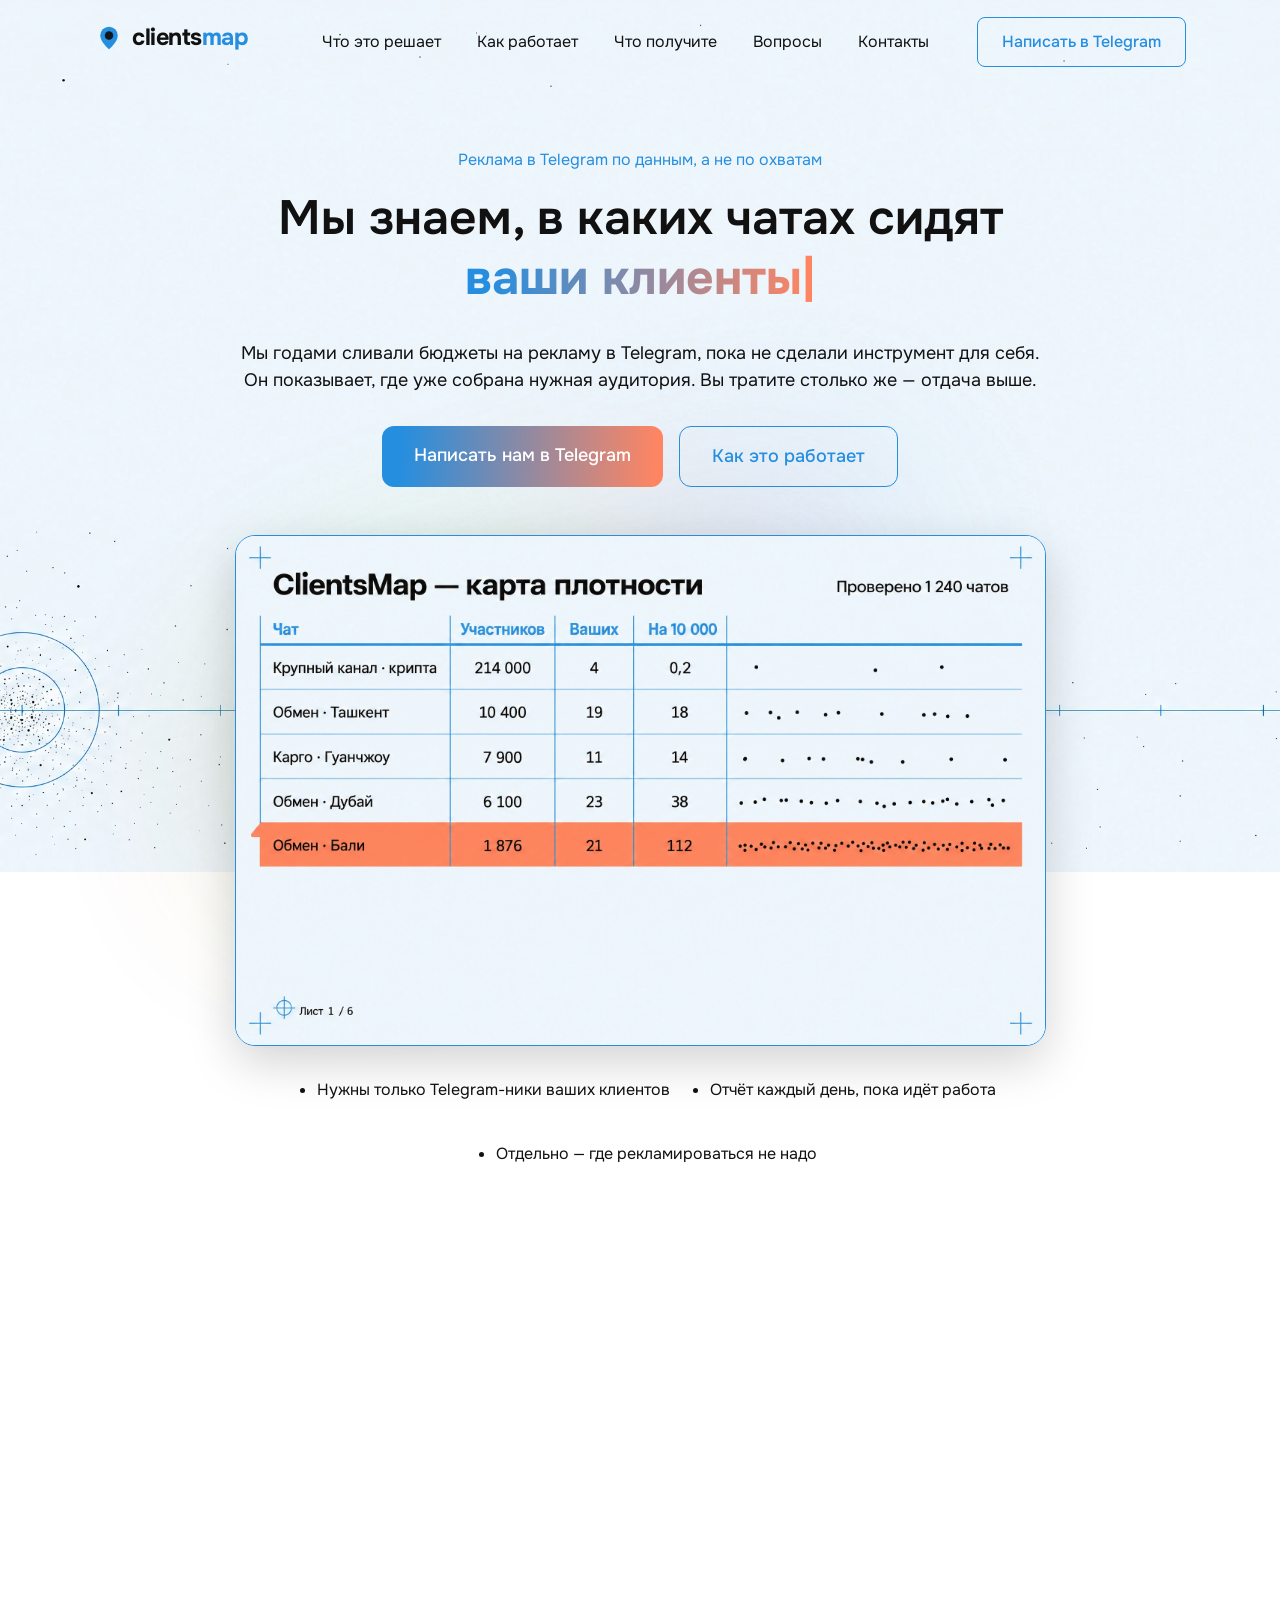
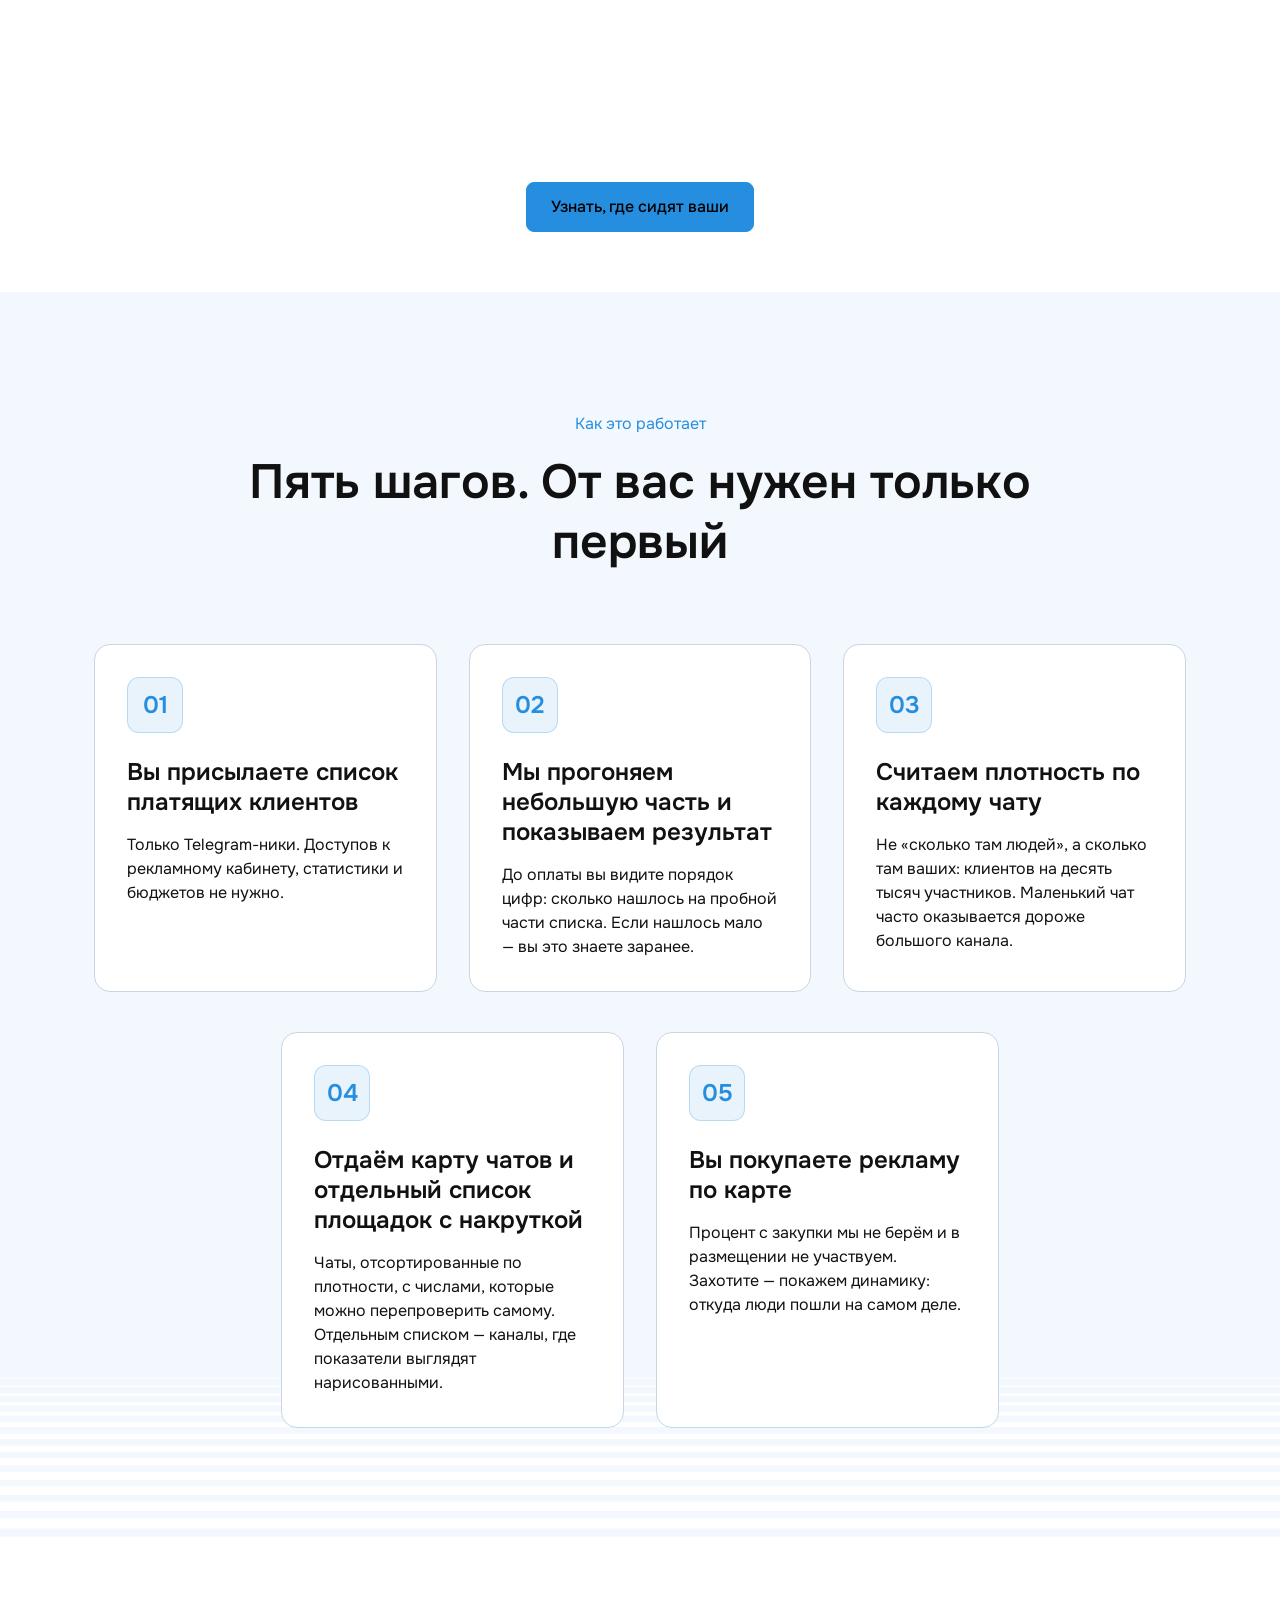
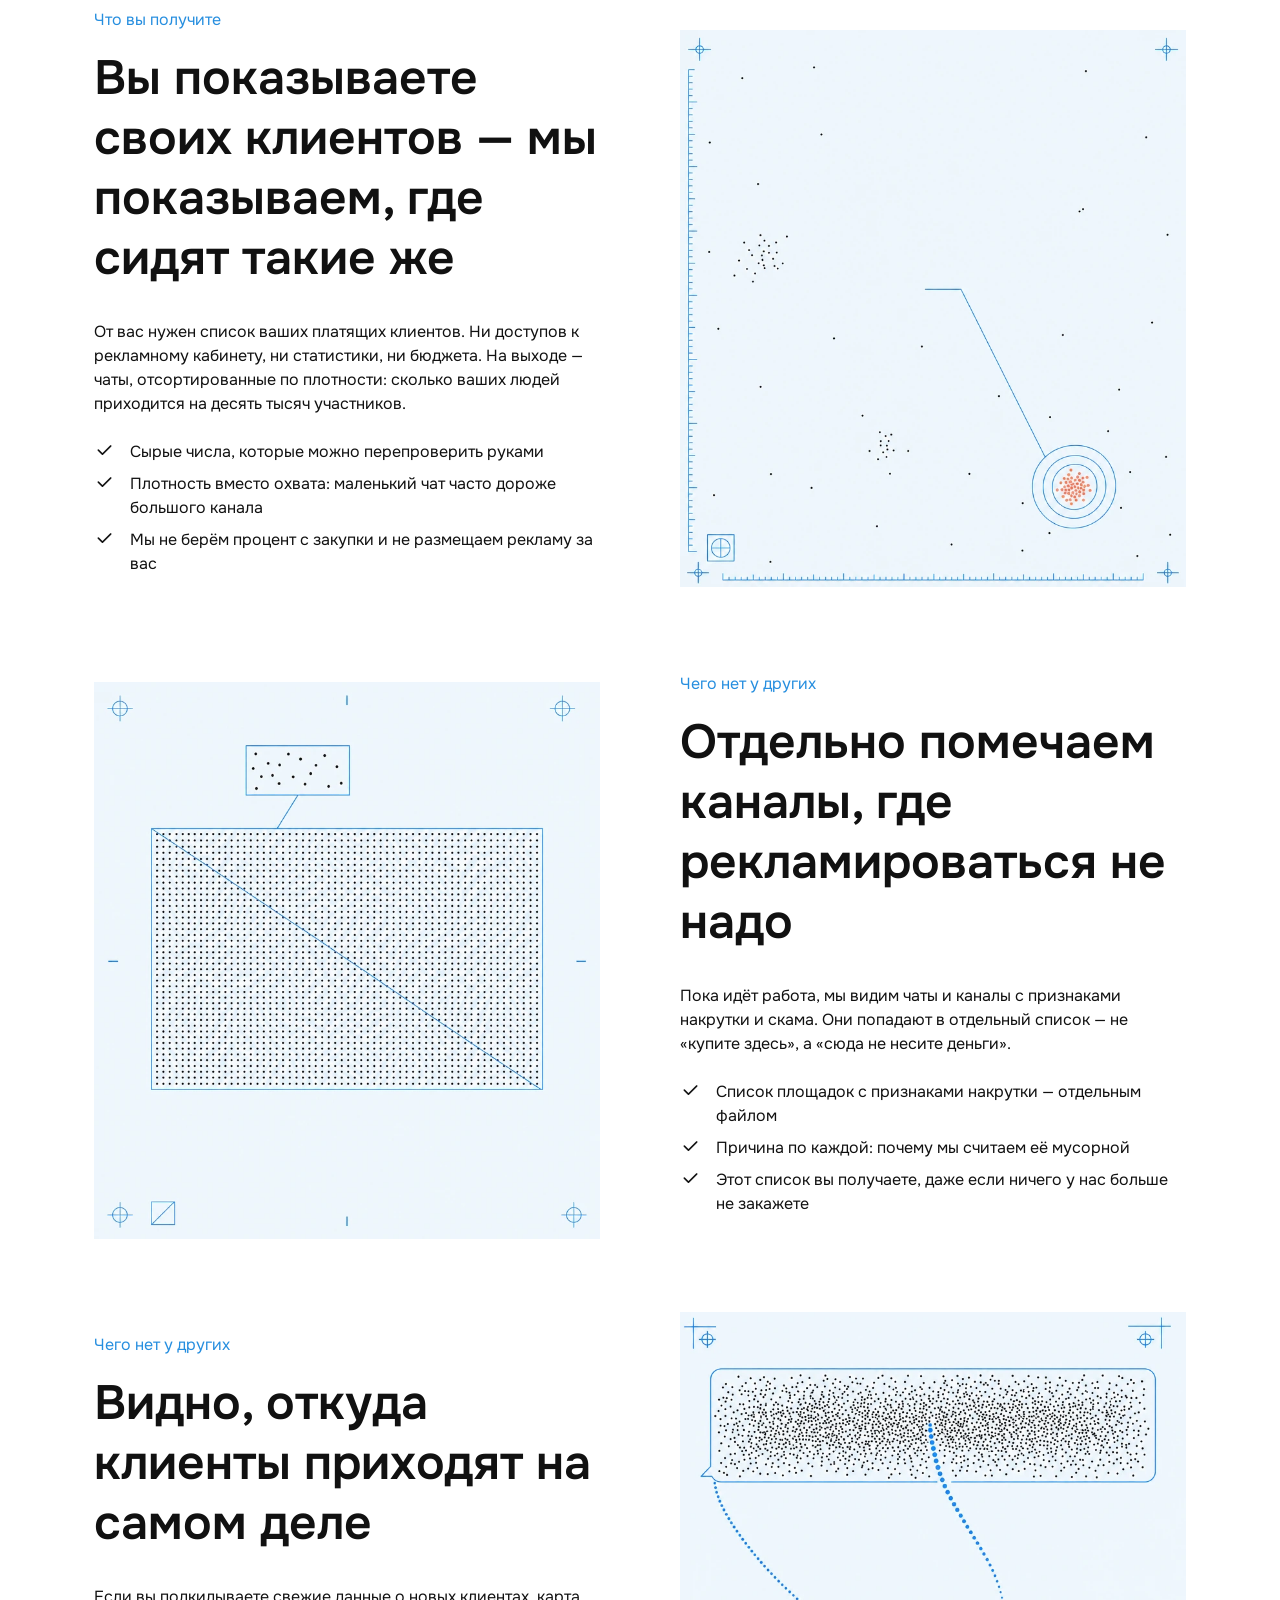
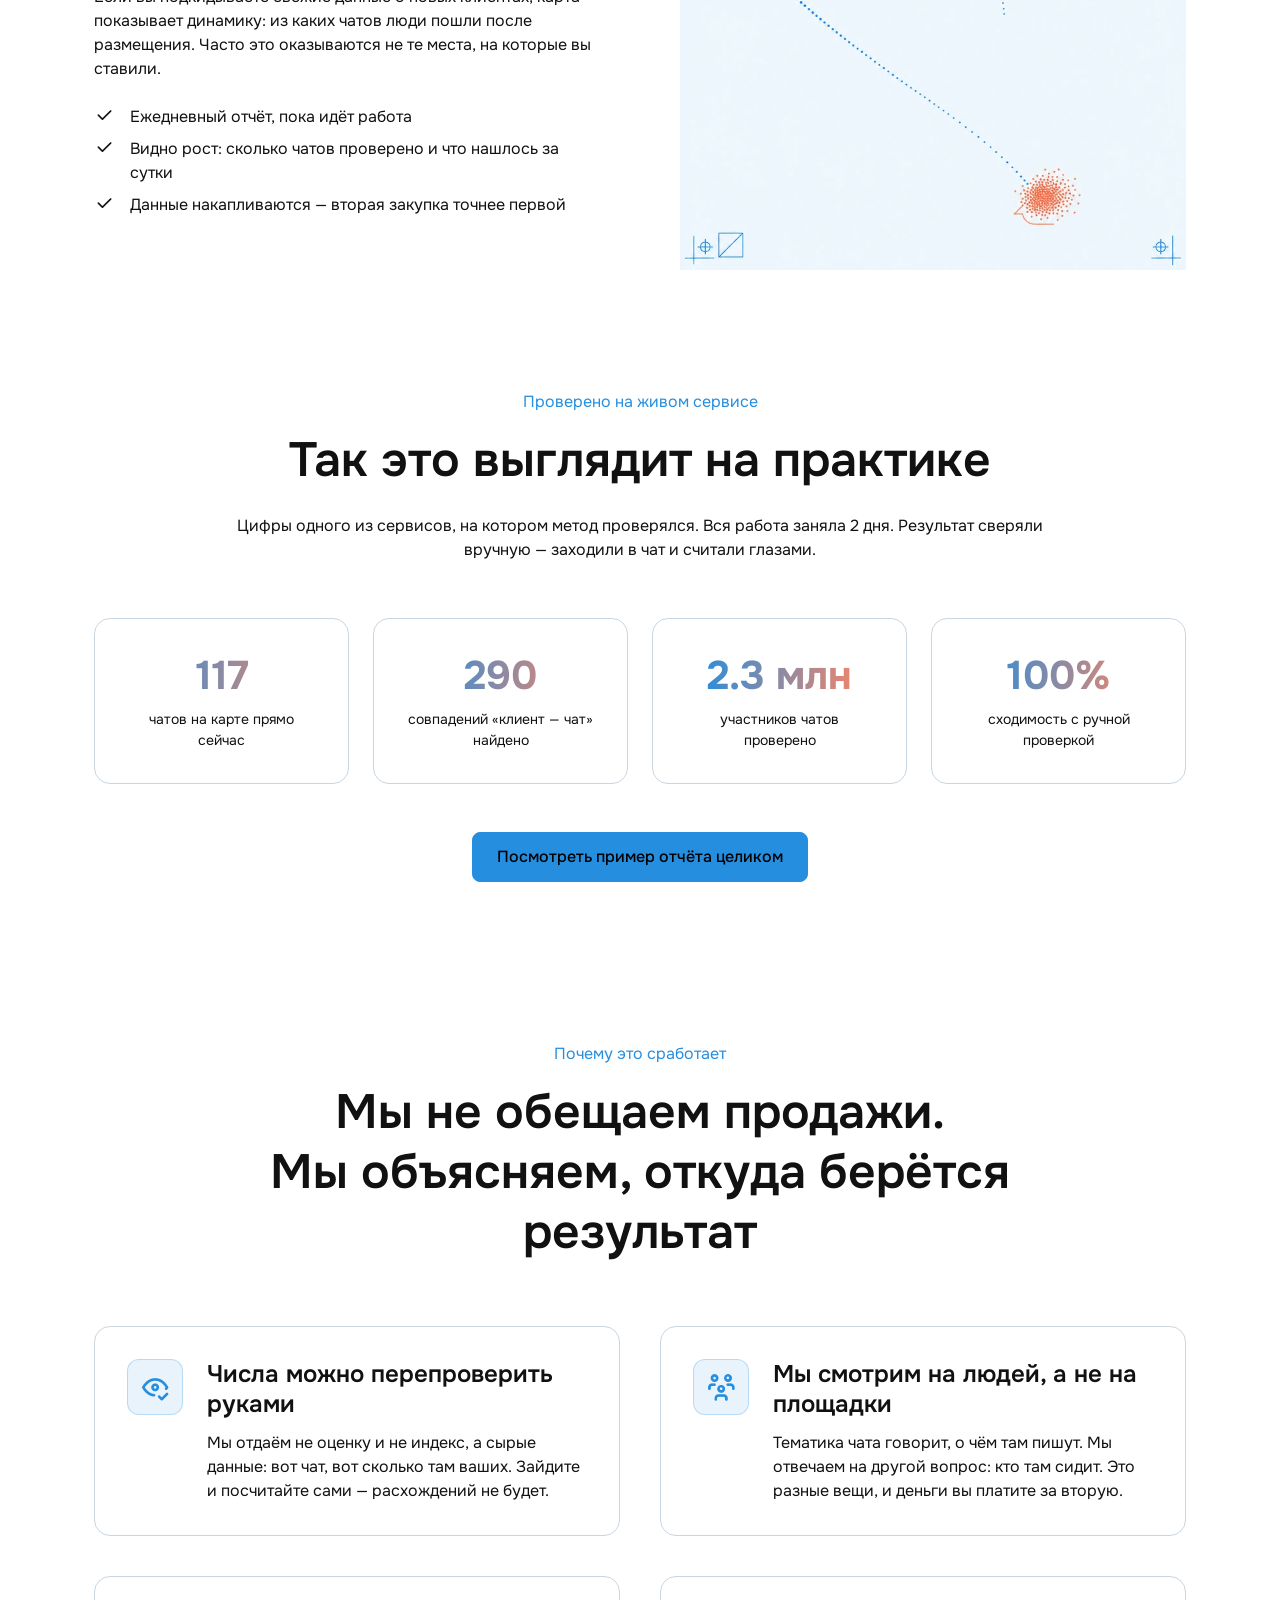
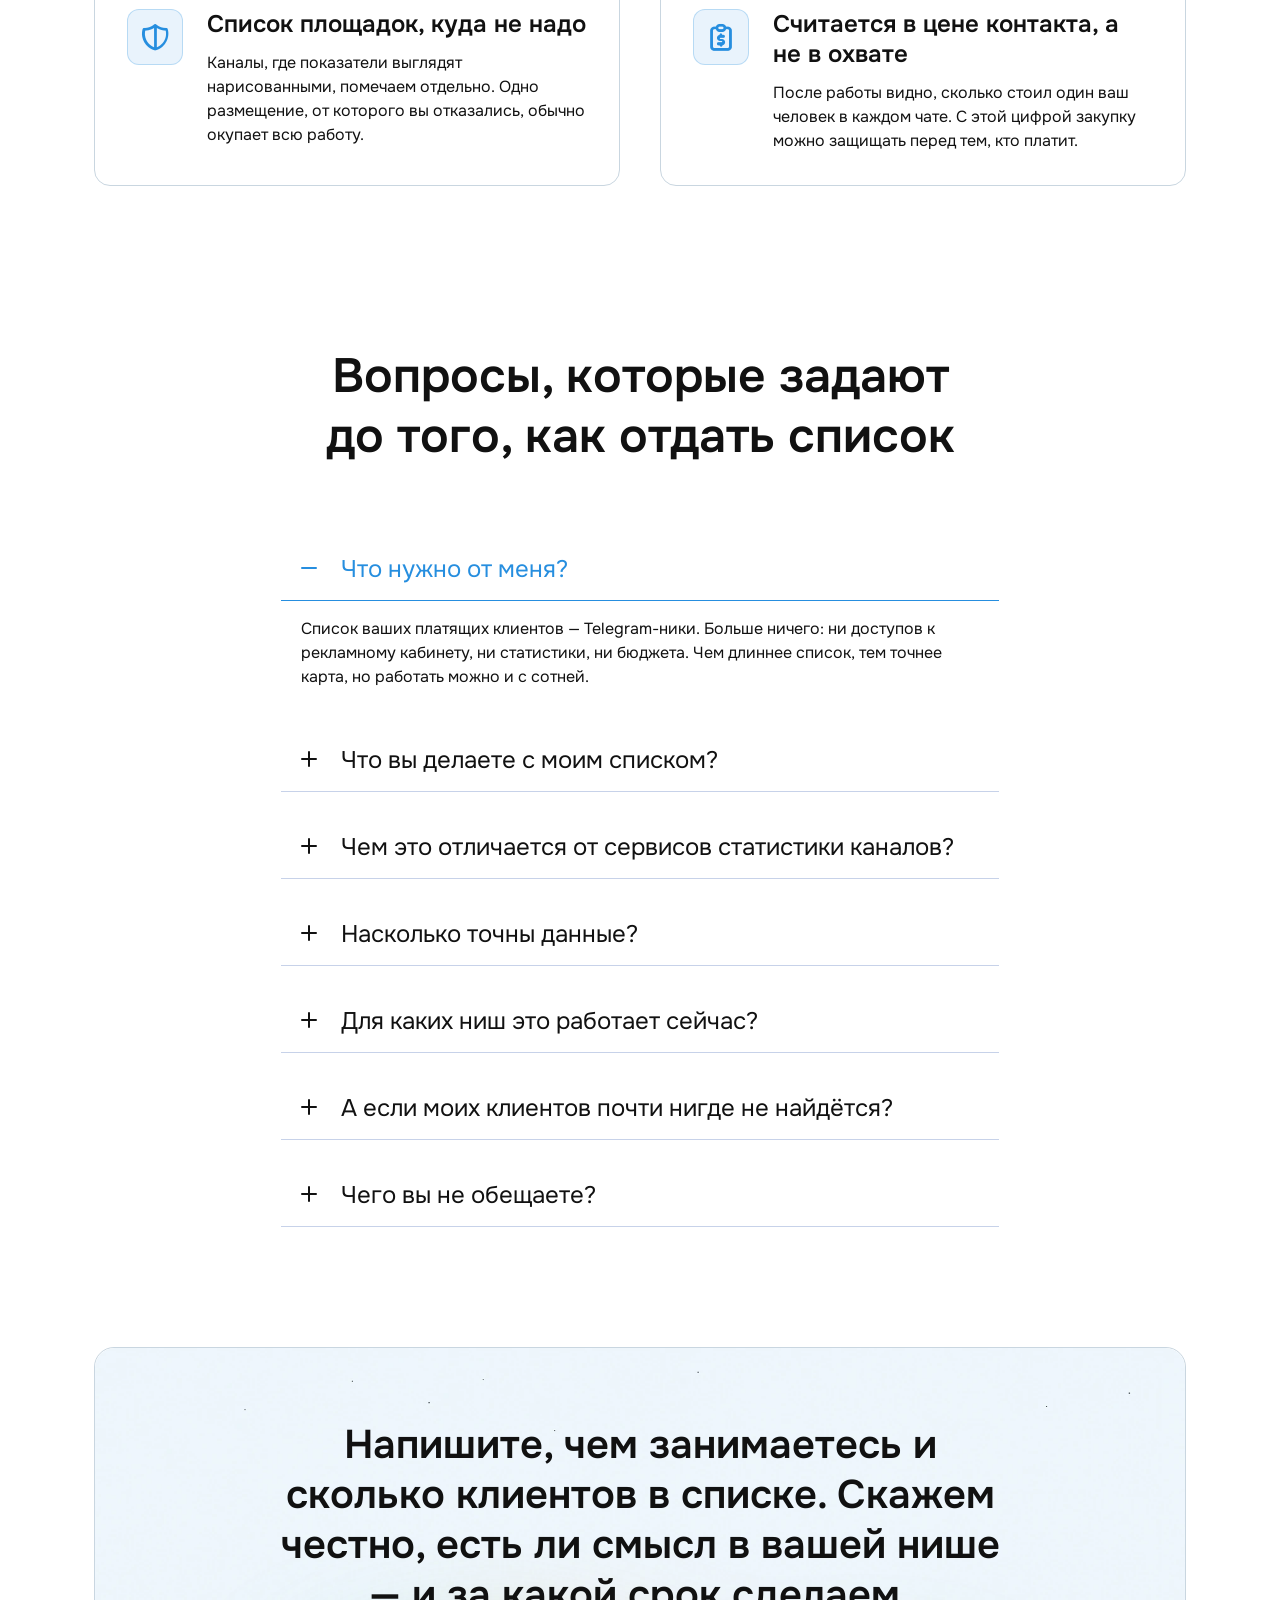
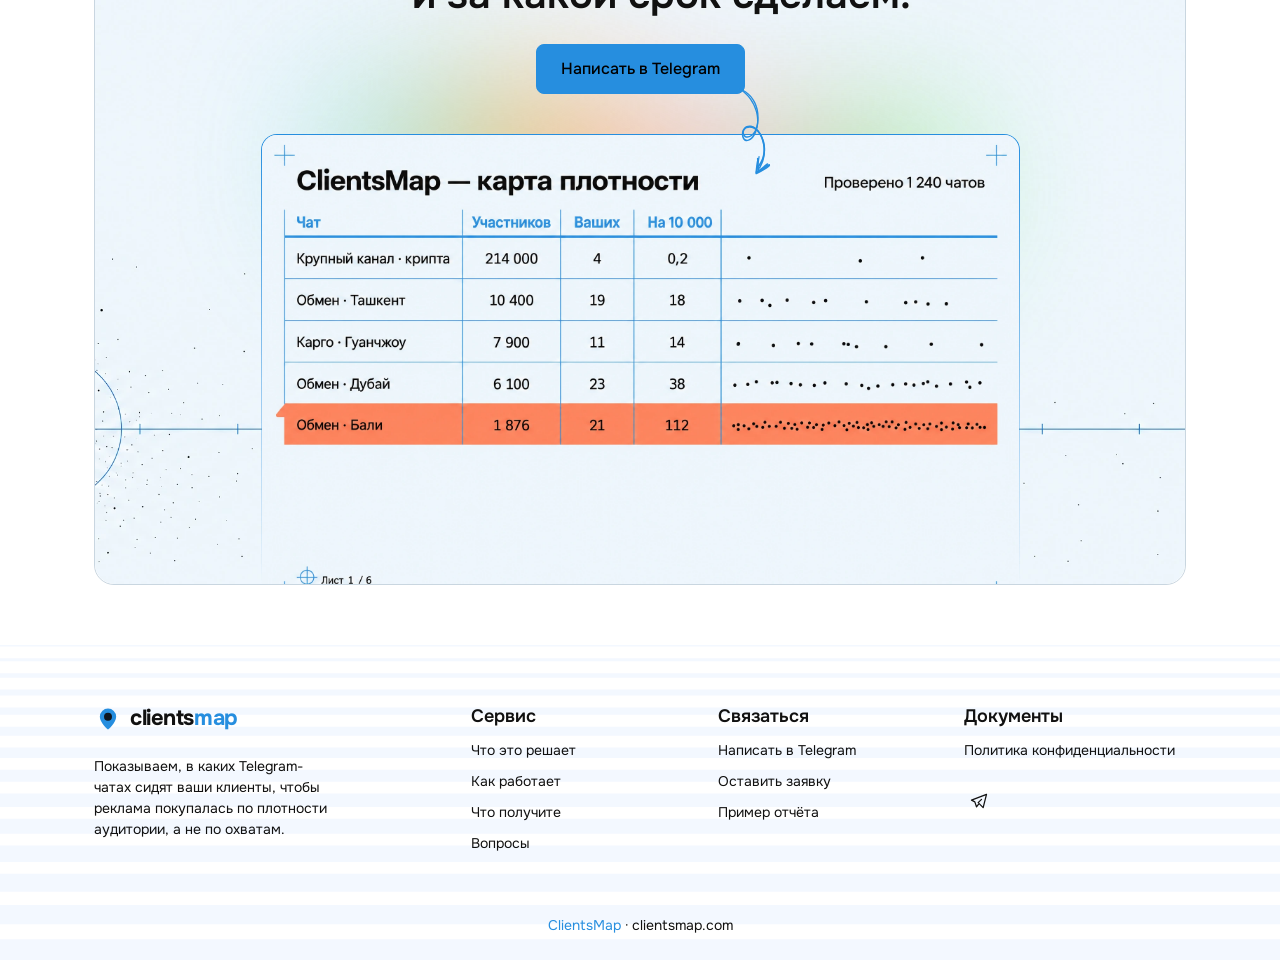
==== commit 94b1b151: "Обновление сайта" ====
--- a/index.html
+++ b/index.html
@@ -1 +1 @@
-<!DOCTYPE html><html lang="ru"><head><meta charSet="utf-8"/><meta name="viewport" content="width=device-width, initial-scale=1"/><meta name="viewport" content="width=device-width, initial-scale=1"/><link rel="preload" as="image" href="https://mc.yandex.ru/watch/112451333"/><link rel="stylesheet" href="/_next/static/css/e008b80ce0168f8d.css" data-precedence="next"/><link rel="stylesheet" href="/_next/static/css/13d7b6d856b4e642.css" data-precedence="next"/><link rel="preload" as="script" fetchPriority="low" href="/_next/static/chunks/webpack-4f7ef856f560f476.js"/><script src="/_next/static/chunks/fd9d1056-ad15f396ddf9b7e5.js" async=""></script><script src="/_next/static/chunks/117-1dcb5a3dc6cd755b.js" async=""></script><script src="/_next/static/chunks/main-app-92eacf9b0690cb42.js" async=""></script><script src="/_next/static/chunks/972-63c026cf2b9a37d3.js" async=""></script><script src="/_next/static/chunks/521-2ea0a8ee2efe18aa.js" async=""></script><script src="/_next/static/chunks/869-f943991c1857dffb.js" async=""></script><script src="/_next/static/chunks/app/(nopadding)/page-38b2a84dd8084ce8.js" async=""></script><script src="/_next/static/chunks/app/(nopadding)/layout-d5da99ed10c4c60c.js" async=""></script><script src="/_next/static/chunks/app/layout-a619b2968a91c517.js" async=""></script><script src="/_next/static/chunks/app/(layout)/layout-ca79ab4def5f7171.js" async=""></script><link rel="preload" href="https://www.googletagmanager.com/gtag/js?id=G-K88P6CGLE0" as="script"/><link rel="preconnect" href="https://mc.yandex.ru"/><link rel="preconnect" href="https://www.googletagmanager.com"/><title>ClientsMap — в каких Telegram-чатах сидят ваши клиенты</title><meta name="description" content="Вы показываете список своих клиентов — мы показываем чаты, где их концентрация выше всего. Реклама покупается по плотности аудитории, а не по охватам."/><meta name="keywords" content="реклама в телеграм,где сидит аудитория,концентрация клиентов,telegram чаты аудитория,закупка рекламы телеграм,cpm телеграм"/><link rel="canonical" href="https://clientsmap.com/"/><meta name="yandex-verification" content="e656f3db8198a0fa"/><meta property="og:title" content="ClientsMap — в каких Telegram-чатах сидят ваши клиенты"/><meta property="og:description" content="Список клиентов на входе, карта чатов с их концентрацией на выходе."/><meta property="og:url" content="https://clientsmap.com/"/><meta property="og:site_name" content="ClientsMap"/><meta property="og:image" content="https://clientsmap.com/og.png"/><meta property="og:image:width" content="1200"/><meta property="og:image:height" content="640"/><meta property="og:type" content="website"/><meta name="twitter:card" content="summary_large_image"/><meta name="twitter:title" content="ClientsMap — в каких Telegram-чатах сидят ваши клиенты"/><meta name="twitter:description" content="Список клиентов на входе, карта чатов с их концентрацией на выходе."/><meta name="twitter:image" content="https://clientsmap.com/og.png"/><link rel="icon" href="/favicon.ico" type="image/x-icon" sizes="16x16"/><link rel="icon" href="/favicon.ico" sizes="any"/><link rel="icon" href="/favicon.svg" type="image/svg+xml"/><link rel="apple-touch-icon" href="/apple-touch-icon.png"/><script type="application/ld+json">{"@context":"https://schema.org","@type":"Organization","name":"ClientsMap","url":"https://clientsmap.com","description":"Карта концентрации клиентов в Telegram-чатах для точной закупки рекламы."}</script><script src="/_next/static/chunks/polyfills-42372ed130431b0a.js" noModule=""></script></head><body><div class="wrapper d-flex flex-column justify-between"><nav class="navbar navbar-expand-lg fixed-top"><div class="container"><a class="navbar-brand" aria-label="ClientsMap" href="/"><span class="d-inline-flex align-center gap-2 logo-mark"><svg xmlns="http://www.w3.org/2000/svg" viewBox="0 0 24 24" width="30" height="30" fill="none" aria-hidden="true"><path d="M12 21s7-5.686 7-11a7 7 0 1 0-14 0c0 5.314 7 11 7 11Z" fill="var(--gen-primary, #268edf)"></path><circle cx="12" cy="10" r="3.4" fill="#0f1720"></circle></svg><span class="logo-text" style="font-size:23.400000000000002px">clients<span>map</span></span></span></a><button class="navbar-toggler" type="button"><div class="navbar-toggler-icon"><span></span><span></span><span></span></div></button><div class="collapse navbar-collapse"><div class="navbar-content-inner ms-lg-auto d-flex flex-column flex-lg-row align-lg-center gap-4 gap-lg-10 p-2 p-lg-0"><ul class="navbar-nav gap-lg-2 gap-xl-5"><li class="nav-item"><a class="nav-link" href="/#problems">Что это решает</a></li><li class="nav-item"><a class="nav-link" href="/#how">Как работает</a></li><li class="nav-item"><a class="nav-link" href="/#result">Что получите</a></li><li class="nav-item"><a class="nav-link" href="/#faq">Вопросы</a></li><li class="nav-item"><a class="nav-link" href="/contact/">Контакты</a></li></ul><div class=""><a class="btn btn-outline-primary" href="https://t.me/clientsmap">Написать в Telegram</a></div></div></div></div></nav><main class="flex-grow-1"><section class="hero-section style-1 overflow-hidden gradient-bg pt-30 pb-15 pb-lg-20 pt-xl-36"><div class="container"><div class="row justify-center"><div class="col-lg-9"><div class="text-center"><div class="position-relative z-1"><p class="text-primary" style="opacity:0;transition-property:transform opacity;transform:translateY(20px)">Реклама в Telegram по данным, а не по охватам</p><h1 class="text-dark mb-8" style="opacity:0;transition-property:transform opacity;transform:translateY(20px)">Мы знаем, в каких чатах сидят <br/><span class="fw-bold text-gradient-1 typed-animation">ваши клиенты</span></h1><p class="fs-lg mb-8" style="opacity:0;transition-property:transform opacity;transform:translateY(20px)">Мы годами сливали бюджеты на рекламу в Telegram, пока не сделали инструмент для себя. Он показывает, где уже собрана нужная аудитория. Вы тратите столько же — отдача выше.</p><div style="opacity:0;transition-property:transform opacity;transform:translateY(20px)"><div class="d-flex flex-wrap gap-4 justify-center"><a class="btn btn-lg btn-gradient-1" href="https://t.me/clientsmap">Написать нам в Telegram</a><a class="btn btn-lg btn-outline-primary" href="#how">Как это работает</a></div></div></div><div style="opacity:0;transition-property:transform opacity;transform:translateY(20px)"><div class="image-with-shape"><img alt="shape" loading="lazy" width="1503" height="1150" decoding="async" data-nimg="1" class="shape animate-scale" style="color:transparent" src="/_next/static/media/blurry-shape-1.f41fbf4f.svg"/><div class="mt-12 rounded-5 border border-primary shadow-lg overflow-hidden position-relative z-1"><img alt="Карта чатов с концентрацией клиентов" loading="lazy" width="2160" height="1360" decoding="async" data-nimg="1" class="img-fluid d-inline-block" style="color:transparent;background-size:cover;background-position:50% 50%;background-repeat:no-repeat;background-image:url(&quot;data:image/svg+xml;charset=utf-8,%3Csvg xmlns=&#x27;http://www.w3.org/2000/svg&#x27; viewBox=&#x27;0 0 320 200&#x27;%3E%3Cfilter id=&#x27;b&#x27; color-interpolation-filters=&#x27;sRGB&#x27;%3E%3CfeGaussianBlur stdDeviation=&#x27;20&#x27;/%3E%3CfeColorMatrix values=&#x27;1 0 0 0 0 0 1 0 0 0 0 0 1 0 0 0 0 0 100 -1&#x27; result=&#x27;s&#x27;/%3E%3CfeFlood x=&#x27;0&#x27; y=&#x27;0&#x27; width=&#x27;100%25&#x27; height=&#x27;100%25&#x27;/%3E%3CfeComposite operator=&#x27;out&#x27; in=&#x27;s&#x27;/%3E%3CfeComposite in2=&#x27;SourceGraphic&#x27;/%3E%3CfeGaussianBlur stdDeviation=&#x27;20&#x27;/%3E%3C/filter%3E%3Cimage width=&#x27;100%25&#x27; height=&#x27;100%25&#x27; x=&#x27;0&#x27; y=&#x27;0&#x27; preserveAspectRatio=&#x27;none&#x27; style=&#x27;filter: url(%23b);&#x27; href=&#x27;[data-uri]&#x27;/%3E%3C/svg%3E&quot;)" src="/_next/static/media/screen-6.47e38136.webp"/></div></div></div><ul class="d-flex flex-wrap gap-4 gap-md-8 gap-lg-10 align-center justify-center mt-8 mb-0"><li>Нужны только Telegram-ники ваших клиентов</li><li>Отчёт каждый день, пока идёт работа</li><li>Отдельно — где рекламироваться не надо</li></ul></div></div></div></div></section><section class="py-10 py-lg-15" id="problems"><div class="container"><div class="text-center mb-18"><h1 class="mb-0" style="opacity:0;transition-property:transform opacity;transform:translateY(20px)">Три вещи, из-за которых <br class="d-none d-lg-block"/>реклама в Telegram съедает деньги</h1></div><div class="row g-6 g-xl-14"><div class="col-lg-4" style="opacity:0;transition-property:transform opacity;transform:translateY(20px)"><div class="d-flex flex-column gap-6 flex-lg-row"><div class="icon w-14 h-14 flex-shrink-0 d-flex align-center justify-center rounded-3 p-2 border bg-primary bg-opacity-10 text-primary border-primary border-opacity-25"><i class="fs-3 ti ti-coin-off"></i></div><div class="content"><h4 class="mb-4 ">Бюджет уходит, выхлоп непонятный</h4><p>Вы покупаете охваты и надеетесь, что среди них есть ваша аудитория. Отчёт приходит в показах, а не в клиентах, и проверить его нечем.</p></div></div></div><div class="col-lg-4" style="opacity:0;transition-property:transform opacity;transform:translateY(20px)"><div class="d-flex flex-column gap-6 flex-lg-row"><div class="icon w-14 h-14 flex-shrink-0 d-flex align-center justify-center rounded-3 p-2 border bg-primary bg-opacity-10 text-primary border-primary border-opacity-25"><i class="fs-3 ti ti-chart-arrows-vertical"></i></div><div class="content"><h4 class="mb-4 ">Цена размещения растёт, качество нет</h4><p>Крупный канал стоит дорого потому, что он крупный. Чат на три тысячи человек, где сидят двадцать ваших клиентов, стоит копейки — но его надо сначала найти.</p></div></div></div><div class="col-lg-4" style="opacity:0;transition-property:transform opacity;transform:translateY(20px)"><div class="d-flex flex-column gap-6 flex-lg-row"><div class="icon w-14 h-14 flex-shrink-0 d-flex align-center justify-center rounded-3 p-2 border bg-primary bg-opacity-10 text-primary border-primary border-opacity-25"><i class="fs-3 ti ti-map-search"></i></div><div class="content"><h4 class="mb-4 ">Непонятно, где ваша ниша</h4><p>Название чата и состав его участников — разные вещи. Тематика говорит о том, о чём там пишут, а не о том, кто там сидит.</p></div></div></div></div><div class="text-center mt-12"><a class="btn btn-primary" href="https://t.me/clientsmap">Узнать, где сидят ваши</a></div></div></section><section class="bg-striped bg-striped-sm bg-striped-bottom bg-light-blue py-20 py-lg-30" id="how"><div class="container"><div class="row justify-center mb-18"><div class="col-lg-9"><div class="text-center"><p class="text-primary" style="opacity:0;transition-property:transform opacity;transform:translateY(20px)">Как это работает</p><h1 class="mb-0" style="opacity:0;transition-property:transform opacity;transform:translateY(20px)">Пять шагов. От вас нужен только первый</h1></div></div></div><div class="row justify-center row-cols-1 row-cols-md-2 row-cols-lg-3 gx-8 gy-10"><div class="col" style="opacity:0;transition-property:transform opacity;transform:translateY(20px)"><div class="h-full bg-white rounded-4 p-8 border"><div class="icon w-14 h-14 flex-shrink-0 d-flex align-center justify-center rounded-3 p-2 border bg-primary bg-opacity-10 text-primary border-primary border-opacity-25 mb-6"><h4 class="mb-0">01</h4></div><h4 class="mb-4">Вы присылаете список платящих клиентов</h4><p class="mb-0">Только Telegram-ники. Доступов к рекламному кабинету, статистики и бюджетов не нужно.</p></div></div><div class="col" style="opacity:0;transition-property:transform opacity;transform:translateY(20px)"><div class="h-full bg-white rounded-4 p-8 border"><div class="icon w-14 h-14 flex-shrink-0 d-flex align-center justify-center rounded-3 p-2 border bg-primary bg-opacity-10 text-primary border-primary border-opacity-25 mb-6"><h4 class="mb-0">02</h4></div><h4 class="mb-4">Мы прогоняем небольшую часть и показываем результат</h4><p class="mb-0">До оплаты вы видите порядок цифр: сколько нашлось на пробной части списка. Если нашлось мало — вы это знаете заранее.</p></div></div><div class="col" style="opacity:0;transition-property:transform opacity;transform:translateY(20px)"><div class="h-full bg-white rounded-4 p-8 border"><div class="icon w-14 h-14 flex-shrink-0 d-flex align-center justify-center rounded-3 p-2 border bg-primary bg-opacity-10 text-primary border-primary border-opacity-25 mb-6"><h4 class="mb-0">03</h4></div><h4 class="mb-4">Считаем плотность по каждому чату</h4><p class="mb-0">Не «сколько там людей», а сколько там ваших: клиентов на десять тысяч участников. Маленький чат часто оказывается дороже большого канала.</p></div></div><div class="col" style="opacity:0;transition-property:transform opacity;transform:translateY(20px)"><div class="h-full bg-white rounded-4 p-8 border"><div class="icon w-14 h-14 flex-shrink-0 d-flex align-center justify-center rounded-3 p-2 border bg-primary bg-opacity-10 text-primary border-primary border-opacity-25 mb-6"><h4 class="mb-0">04</h4></div><h4 class="mb-4">Отдаём карту чатов и отдельный список площадок с накруткой</h4><p class="mb-0">Чаты, отсортированные по плотности, с числами, которые можно перепроверить самому. Отдельным списком — каналы, где показатели выглядят нарисованными.</p></div></div><div class="col" style="opacity:0;transition-property:transform opacity;transform:translateY(20px)"><div class="h-full bg-white rounded-4 p-8 border"><div class="icon w-14 h-14 flex-shrink-0 d-flex align-center justify-center rounded-3 p-2 border bg-primary bg-opacity-10 text-primary border-primary border-opacity-25 mb-6"><h4 class="mb-0">05</h4></div><h4 class="mb-4">Вы покупаете рекламу по карте</h4><p class="mb-0">Процент с закупки мы не берём и в размещении не участвуем. Захотите — покажем динамику: откуда люди пошли на самом деле.</p></div></div></div></div></section><section class="py-10 py-lg-15" id="what"><div class="container"><div class="row g-6 gx-lg-14 gx-xl-20 align-center"><div class="col-lg-6" style="opacity:0;transition-property:transform opacity;transform:translateY(20px)"><div class="content"><p class="text-primary">Что вы получите</p><h1 class=" mb-8">Вы показываете своих клиентов — мы показываем, где сидят такие же</h1><p class="mb-6">От вас нужен список ваших платящих клиентов. Ни доступов к рекламному кабинету, ни статистики, ни бюджета. На выходе — чаты, отсортированные по плотности: сколько ваших людей приходится на десять тысяч участников.</p><ul class="list-unstyled list-check mb-8"><li><i class="ti ti-check fs-5"></i><span>Сырые числа, которые можно перепроверить руками</span></li><li><i class="ti ti-check fs-5"></i><span>Плотность вместо охвата: маленький чат часто дороже большого канала</span></li><li><i class="ti ti-check fs-5"></i><span>Мы не берём процент с закупки и не размещаем рекламу за вас</span></li></ul></div></div><div class="col-lg-6" style="opacity:0;transition-property:transform opacity;transform:translateY(20px)"><div class="feature-img"><img alt="Пример карты плотности" loading="lazy" width="608" height="670" decoding="async" data-nimg="1" style="color:transparent" src="/images/illustrations/feature-illustration-1-blue.webp"/></div></div></div><div class="row g-6 gx-lg-14 gx-xl-20 align-center flex-row-reverse mt-10"><div class="col-lg-6" style="opacity:0;transition-property:transform opacity;transform:translateY(20px)"><div class="content"><p class="text-primary">Чего нет у других</p><h1 class=" mb-8">Отдельно помечаем каналы, где рекламироваться не надо</h1><p class="mb-6">Пока идёт работа, мы видим чаты и каналы с признаками накрутки и скама. Они попадают в отдельный список — не «купите здесь», а «сюда не несите деньги».</p><ul class="list-unstyled list-check mb-8"><li><i class="ti ti-check fs-5"></i><span>Список площадок с признаками накрутки — отдельным файлом</span></li><li><i class="ti ti-check fs-5"></i><span>Причина по каждой: почему мы считаем её мусорной</span></li><li><i class="ti ti-check fs-5"></i><span>Этот список вы получаете, даже если ничего у нас больше не закажете</span></li></ul></div></div><div class="col-lg-6" style="opacity:0;transition-property:transform opacity;transform:translateY(20px)"><div class="feature-img"><img alt="Пример карты плотности" loading="lazy" width="608" height="670" decoding="async" data-nimg="1" style="color:transparent" src="/images/illustrations/feature-illustration-2-blue.webp"/></div></div></div><div class="row g-6 gx-lg-14 gx-xl-20 align-center mt-10"><div class="col-lg-6" style="opacity:0;transition-property:transform opacity;transform:translateY(20px)"><div class="content"><p class="text-primary">Чего нет у других</p><h1 class=" mb-8">Видно, откуда клиенты приходят на самом деле</h1><p class="mb-6">Если вы подкидываете свежие данные о новых клиентах, карта показывает динамику: из каких чатов люди пошли после размещения. Часто это оказываются не те места, на которые вы ставили.</p><ul class="list-unstyled list-check mb-8"><li><i class="ti ti-check fs-5"></i><span>Ежедневный отчёт, пока идёт работа</span></li><li><i class="ti ti-check fs-5"></i><span>Видно рост: сколько чатов проверено и что нашлось за сутки</span></li><li><i class="ti ti-check fs-5"></i><span>Данные накапливаются — вторая закупка точнее первой</span></li></ul></div></div><div class="col-lg-6" style="opacity:0;transition-property:transform opacity;transform:translateY(20px)"><div class="feature-img"><img alt="Пример карты плотности" loading="lazy" width="608" height="670" decoding="async" data-nimg="1" style="color:transparent" src="/images/illustrations/feature-illustration-3-blue.webp"/></div></div></div></div></section><section class="py-10 py-lg-15" id="result"><div class="container"><div class="row justify-center mb-14"><div class="col-lg-9"><div class="text-center"><p class="text-primary" style="opacity:0;transition-property:transform opacity;transform:translateY(20px)">Проверено на живом сервисе</p><h1 class="mb-6" style="opacity:0;transition-property:transform opacity;transform:translateY(20px)">Так это выглядит на практике</h1><p class="mb-0" style="opacity:0;transition-property:transform opacity;transform:translateY(20px)">Цифры одного из сервисов, на котором метод проверялся. Вся работа заняла <!-- -->2<!-- --> дня. Результат сверяли вручную — заходили в чат и считали глазами.</p></div></div></div><div class="row row-cols-2 row-cols-lg-4 g-6"><div class="col" style="opacity:0;transition-property:transform opacity;transform:translateY(20px)"><div class="h-full text-center bg-white rounded-4 border p-8"><h2 class="text-gradient-1 fw-bold mb-2">117</h2><p class="fs-sm mb-0">чатов на карте прямо сейчас</p></div></div><div class="col" style="opacity:0;transition-property:transform opacity;transform:translateY(20px)"><div class="h-full text-center bg-white rounded-4 border p-8"><h2 class="text-gradient-1 fw-bold mb-2">290</h2><p class="fs-sm mb-0">совпадений «клиент — чат» найдено</p></div></div><div class="col" style="opacity:0;transition-property:transform opacity;transform:translateY(20px)"><div class="h-full text-center bg-white rounded-4 border p-8"><h2 class="text-gradient-1 fw-bold mb-2">2.3 млн</h2><p class="fs-sm mb-0">участников чатов проверено</p></div></div><div class="col" style="opacity:0;transition-property:transform opacity;transform:translateY(20px)"><div class="h-full text-center bg-white rounded-4 border p-8"><h2 class="text-gradient-1 fw-bold mb-2">100%</h2><p class="fs-sm mb-0">сходимость с ручной проверкой</p></div></div></div><div class="text-center mt-12" style="opacity:0;transition-property:transform opacity;transform:translateY(20px)"><a class="btn btn-primary" href="/example/">Посмотреть пример отчёта целиком</a></div></div></section><section class="bg-striped bg-striped-sm py-20 py-lg-25" id="why"><div class="container"><div class="row justify-center mb-16"><div class="col-lg-9"><div class="text-center"><p class="text-primary" style="opacity:0;transition-property:transform opacity;transform:translateY(20px)">Почему это сработает</p><h1 class="mb-0" style="opacity:0;transition-property:transform opacity;transform:translateY(20px)">Мы не обещаем продажи. <br class="d-none d-md-block"/>Мы объясняем, откуда берётся результат</h1></div></div></div><div class="row row-cols-1 row-cols-md-2 g-6 g-xl-10"><div class="col" style="opacity:0;transition-property:transform opacity;transform:translateY(20px)"><div class="h-full bg-white rounded-4 border p-8 d-flex flex-column gap-4 flex-lg-row gap-lg-6"><div class="icon w-14 h-14 flex-shrink-0 d-flex align-center justify-center rounded-3 p-2 border bg-primary bg-opacity-10 text-primary border-primary border-opacity-25"><i class="fs-3 ti ti-eye-check"></i></div><div><h4 class="mb-3">Числа можно перепроверить руками</h4><p class="mb-0">Мы отдаём не оценку и не индекс, а сырые данные: вот чат, вот сколько там ваших. Зайдите и посчитайте сами — расхождений не будет.</p></div></div></div><div class="col" style="opacity:0;transition-property:transform opacity;transform:translateY(20px)"><div class="h-full bg-white rounded-4 border p-8 d-flex flex-column gap-4 flex-lg-row gap-lg-6"><div class="icon w-14 h-14 flex-shrink-0 d-flex align-center justify-center rounded-3 p-2 border bg-primary bg-opacity-10 text-primary border-primary border-opacity-25"><i class="fs-3 ti ti-users-group"></i></div><div><h4 class="mb-3">Мы смотрим на людей, а не на площадки</h4><p class="mb-0">Тематика чата говорит, о чём там пишут. Мы отвечаем на другой вопрос: кто там сидит. Это разные вещи, и деньги вы платите за вторую.</p></div></div></div><div class="col" style="opacity:0;transition-property:transform opacity;transform:translateY(20px)"><div class="h-full bg-white rounded-4 border p-8 d-flex flex-column gap-4 flex-lg-row gap-lg-6"><div class="icon w-14 h-14 flex-shrink-0 d-flex align-center justify-center rounded-3 p-2 border bg-primary bg-opacity-10 text-primary border-primary border-opacity-25"><i class="fs-3 ti ti-shield-half"></i></div><div><h4 class="mb-3">Список площадок, куда не надо</h4><p class="mb-0">Каналы, где показатели выглядят нарисованными, помечаем отдельно. Одно размещение, от которого вы отказались, обычно окупает всю работу.</p></div></div></div><div class="col" style="opacity:0;transition-property:transform opacity;transform:translateY(20px)"><div class="h-full bg-white rounded-4 border p-8 d-flex flex-column gap-4 flex-lg-row gap-lg-6"><div class="icon w-14 h-14 flex-shrink-0 d-flex align-center justify-center rounded-3 p-2 border bg-primary bg-opacity-10 text-primary border-primary border-opacity-25"><i class="fs-3 ti ti-report-money"></i></div><div><h4 class="mb-3">Считается в цене контакта, а не в охвате</h4><p class="mb-0">После работы видно, сколько стоил один ваш человек в каждом чате. С этой цифрой закупку можно защищать перед тем, кто платит.</p></div></div></div></div></div></section><section class="py-10 py-lg-15" id="faq"><div class="container"><div class="row justify-center mb-18"><div class="col-lg-10"><div class="text-center"><h1 class="mb-0" style="opacity:0;transition-property:transform opacity;transform:translateY(20px)">Вопросы, которые задают <br class="d-none d-md-block"/>до того, как отдать список</h1></div></div></div><div class="row justify-center"><div class="col-lg-8" style="opacity:0;transition-property:transform opacity;transform:translateY(20px)"><div class="accordion accordion-flush d-flex flex-column gap-6" id="faqAccordion"><div class="accordion-item"><h2 class="accordion-header"><button class="accordion-button " type="button"><span class="icon"></span>Что нужно от меня?</button></h2><div class="accordion-collapse collapse show" style="opacity:1;visibility:visible;height:auto"><div class="accordion-body">Список ваших платящих клиентов — Telegram-ники. Больше ничего: ни доступов к рекламному кабинету, ни статистики, ни бюджета. Чем длиннее список, тем точнее карта, но работать можно и с сотней.</div></div></div><div class="accordion-item"><h2 class="accordion-header"><button class="accordion-button collapsed" type="button"><span class="icon"></span>Что вы делаете с моим списком?</button></h2></div><div class="accordion-item"><h2 class="accordion-header"><button class="accordion-button collapsed" type="button"><span class="icon"></span>Чем это отличается от сервисов статистики каналов?</button></h2></div><div class="accordion-item"><h2 class="accordion-header"><button class="accordion-button collapsed" type="button"><span class="icon"></span>Насколько точны данные?</button></h2></div><div class="accordion-item"><h2 class="accordion-header"><button class="accordion-button collapsed" type="button"><span class="icon"></span>Для каких ниш это работает сейчас?</button></h2></div><div class="accordion-item"><h2 class="accordion-header"><button class="accordion-button collapsed" type="button"><span class="icon"></span>А если моих клиентов почти нигде не найдётся?</button></h2></div><div class="accordion-item"><h2 class="accordion-header"><button class="accordion-button collapsed" type="button"><span class="icon"></span>Чего вы не обещаете?</button></h2></div></div></div></div></div></section><section class="cta-section py-10 py-lg-15" style="opacity:0;transition-property:transform opacity;transform:translateY(20px)"><div class="container"><div class="rounded-5 border position-relative z-1 gradient-bg"><div class="animate-scale position-absolute w-full h-full z-n1"><img alt="shape" loading="lazy" width="1228" height="590" decoding="async" data-nimg="1" class="bg-shape img-fluid" style="color:transparent" src="/_next/static/media/blurry-shape-4.8e3bf404.svg"/></div><div class="row justify-center"><div class="col-lg-10"><div class="text-center pt-6 px-6 pt-md-10 px-md-10 pt-lg-18 px-lg-18"><h2 class="mb-6 ">Напишите, чем занимаетесь и сколько клиентов в списке. Скажем честно, есть ли смысл в вашей нише — и за какой срок сделаем.</h2><a class="btn btn-primary" href="https://t.me/clientsmap">Написать в Telegram</a><div class="cta-image-container mt-10"><svg xmlns="http://www.w3.org/2000/svg" fill="none" viewBox="0 0 34 90" class="text-primary arrow-shape"><path fill="currentColor" d="M3.724 2.303c8.095 4.54 13.968 13.648 16.408 22.434 2.336 8.415 2.426 20.276-5.705 25.79-2.961 2.01-7.092 2.24-8.781-1.444-1.571-3.422.29-7.096 3.683-8.452 9.162-3.663 16.334 8.02 18.234 15.324a30.563 30.563 0 0 1 .279 14.195c-.952 4.334-2.866 9.283-6.298 12.254-.494.427-1.3-.29-.971-.84 1.77-2.928 3.677-5.571 4.79-8.851 1.155-3.405 1.62-7.048 1.44-10.626-.358-7.103-3.568-15.745-10.125-19.354-3.476-1.912-10.316-1.353-10.055 3.973.107 2.158 1.647 4.035 3.933 3.81 2.086-.209 4.001-1.766 5.333-3.279 5.427-6.16 4.857-15.89 2.67-23.215a39.21 39.21 0 0 0-5.682-11.577c-2.69-3.76-6.017-6.61-9.592-9.472-.35-.277.039-.896.44-.67Z"></path><path fill="currentColor" d="M1.562.977c9.931 2.79 17.058 11.508 19.312 21.4 1.085 4.762 1.187 9.7.548 14.54-.653 4.937-1.854 10.549-4.949 14.589-2.156 2.82-7.305 5.961-10.266 2.388-2.608-3.142-2.18-9.094.45-12.093 2.945-3.356 8.048-2.969 11.491-.718 4.112 2.688 6.675 7.596 8.265 12.12 3.48 9.905 2.395 21.33-3.11 30.327-.527.858-1.947.203-1.423-.676 3.935-6.565 5.559-14.253 4.688-21.84-.443-3.864-1.552-7.677-3.306-11.147-2.011-3.973-5.078-8.396-9.854-8.994-5.273-.66-7.99 4.089-7.3 8.82.403 2.76 1.938 4.99 5.042 4.079 2.519-.74 4.35-3.051 5.51-5.296 3.708-7.194 4.563-16.802 3.066-24.658C17.848 13.969 11.217 4.92 1.373 1.995.736 1.812.917.797 1.563.977Z"></path><path fill="currentColor" d="M21.218 73.052c.375 2.062.446 4.204.634 6.29.088.987.18 1.975.266 2.964.04.457-.025 2.873.383 3.085.21.11 2.177-1.456 2.452-1.64l2.452-1.641c1.595-1.065 3.329-2.678 5.205-3.148.671-.169 1.174.542.746 1.106-.792 1.05-1.99 1.644-3.08 2.36-1.23.812-2.464 1.62-3.695 2.432-1.142.748-3.43 3.037-4.974 2.3-1.476-.7-.955-3.793-1.042-5.105-.198-2.945-.602-5.957-.531-8.906a.595.595 0 0 1 1.184-.097Z"></path><path fill="currentColor" d="M21.773 73.169c-.032 2.254-.679 4.55-.972 6.789-.338 2.597-.601 5.224-.564 7.844-.465-.225-.933-.454-1.398-.68a76.772 76.772 0 0 0 6.002-4.227c1.876-1.465 3.568-3.521 5.632-4.678.6-.336 1.581.26 1.137.983-1.181 1.924-3.415 3.456-5.165 4.844a64.808 64.808 0 0 1-6.607 4.574c-.694.421-1.465-.14-1.385-.91.27-2.565.462-5.128.849-7.683.348-2.297.616-4.895 1.59-7.019.19-.398.887-.308.88.163Z"></path><path fill="currentColor" d="M22.85 71.546c-.873 5.764-1.778 11.525-2.588 17.298-.462-.304-.922-.605-1.384-.91 2.439-1.254 4.864-2.527 7.207-3.954 2.158-1.317 4.212-3.127 6.536-4.109.733-.31 1.331.688.841 1.25-1.713 1.972-4.396 3.318-6.619 4.634-2.326 1.378-4.712 2.663-7.172 3.78-.633.287-1.294-.395-1.174-1.015 1.098-5.725 2.104-11.464 3.137-17.2.137-.79 1.337-.563 1.215.226Z"></path></svg><div class="cta-img rounded-top-4"><img alt="shape" loading="lazy" width="2160" height="1360" decoding="async" data-nimg="1" class="img-fluid w-full h-full object-cover" style="color:transparent;background-size:cover;background-position:50% 50%;background-repeat:no-repeat;background-image:url(&quot;data:image/svg+xml;charset=utf-8,%3Csvg xmlns=&#x27;http://www.w3.org/2000/svg&#x27; viewBox=&#x27;0 0 320 200&#x27;%3E%3Cfilter id=&#x27;b&#x27; color-interpolation-filters=&#x27;sRGB&#x27;%3E%3CfeGaussianBlur stdDeviation=&#x27;20&#x27;/%3E%3CfeColorMatrix values=&#x27;1 0 0 0 0 0 1 0 0 0 0 0 1 0 0 0 0 0 100 -1&#x27; result=&#x27;s&#x27;/%3E%3CfeFlood x=&#x27;0&#x27; y=&#x27;0&#x27; width=&#x27;100%25&#x27; height=&#x27;100%25&#x27;/%3E%3CfeComposite operator=&#x27;out&#x27; in=&#x27;s&#x27;/%3E%3CfeComposite in2=&#x27;SourceGraphic&#x27;/%3E%3CfeGaussianBlur stdDeviation=&#x27;20&#x27;/%3E%3C/filter%3E%3Cimage width=&#x27;100%25&#x27; height=&#x27;100%25&#x27; x=&#x27;0&#x27; y=&#x27;0&#x27; preserveAspectRatio=&#x27;none&#x27; style=&#x27;filter: url(%23b);&#x27; href=&#x27;[data-uri]&#x27;/%3E%3C/svg%3E&quot;)" src="/_next/static/media/screen-6.47e38136.webp"/></div></div></div></div></div></div></div></section></main><footer class="footer bg-striped pt-10 pt-lg-15"><div class="container"><div class="row g-10"><div class="col-lg-9 col-xl-8 order-lg-2"><div class="row g-6"><div class="col-md-4 col-lg-4"><div class="footer-widget text-center text-md-start"><h6 class=" mb-2">Сервис</h6><ul class="link-list list-unstyled mb-0"><li><a href="/#problems">Что это решает</a></li><li><a href="/#how">Как работает</a></li><li><a href="/#result">Что получите</a></li><li><a href="/#faq">Вопросы</a></li></ul></div></div><div class="col-md-4 col-lg-4"><div class="footer-widget text-center text-md-start"><h6 class=" mb-2">Связаться</h6><ul class="link-list list-unstyled mb-0"><li><a href="https://t.me/clientsmap">Написать в Telegram</a></li><li><a href="/contact/">Оставить заявку</a></li><li><a href="/example/">Пример отчёта</a></li></ul></div></div><div class="col-md-4 col-lg-4"><div class="footer-widget text-center text-md-start"><h6 class=" mb-2">Документы</h6><ul class="link-list list-unstyled mb-0"><li><a href="/privacy/">Политика конфиденциальности</a></li></ul><ul class="list-unstyled d-flex flex-wrap align-center justify-center justify-md-start gap-3 social-list mb-0 mt-5"><li><a href="https://t.me/clientsmap" aria-label="Telegram"><svg xmlns="http://www.w3.org/2000/svg" fill="none" stroke="currentColor" stroke-linecap="round" stroke-linejoin="round" stroke-width="1.5" viewBox="0 0 24 24"><path stroke="none" d="M0 0h24v24H0z"></path><path d="M15 10l-4 4l6 6l4 -16l-18 7l4 2l2 6l3 -4"></path></svg></a></li></ul></div></div></div></div><div class="col-lg-3 order-lg-1 me-auto"><div class="footer-widget text-center text-lg-start"><a aria-label="ClientsMap" href="/"><span class="d-inline-flex align-center gap-2 logo-mark"><svg xmlns="http://www.w3.org/2000/svg" viewBox="0 0 24 24" width="28" height="28" fill="none" aria-hidden="true"><path d="M12 21s7-5.686 7-11a7 7 0 1 0-14 0c0 5.314 7 11 7 11Z" fill="var(--gen-primary, #268edf)"></path><circle cx="12" cy="10" r="3.4" fill="#0f1720"></circle></svg><span class="logo-text" style="font-size:21.84px">clients<span>map</span></span></span></a><p class="fs-sm mb-0 mt-4">Показываем, в каких Telegram-чатах сидят ваши клиенты, чтобы реклама покупалась по плотности аудитории, а не по охватам.</p></div></div></div><div class="text-center py-6 mt-8"><p class="fs-sm mb-0"><span class="text-primary">ClientsMap</span> · clientsmap.com</p></div></div></footer></div><div class="Toastify"></div><noscript><div><img src="https://mc.yandex.ru/watch/112451333" style="position:absolute;left:-9999px" alt=""/></div></noscript><script src="/_next/static/chunks/webpack-4f7ef856f560f476.js" async=""></script><script>(self.__next_f=self.__next_f||[]).push([0]);self.__next_f.push([2,null])</script><script>self.__next_f.push([1,"1:HL[\"/_next/static/css/e008b80ce0168f8d.css\",\"style\"]\n2:HL[\"/_next/static/css/13d7b6d856b4e642.css\",\"style\"]\n"])</script><script>self.__next_f.push([1,"3:I[2846,[],\"\"]\n5:I[1289,[\"972\",\"static/chunks/972-63c026cf2b9a37d3.js\",\"521\",\"static/chunks/521-2ea0a8ee2efe18aa.js\",\"869\",\"static/chunks/869-f943991c1857dffb.js\",\"198\",\"static/chunks/app/(nopadding)/page-38b2a84dd8084ce8.js\"],\"default\"]\n6:I[3685,[\"972\",\"static/chunks/972-63c026cf2b9a37d3.js\",\"521\",\"static/chunks/521-2ea0a8ee2efe18aa.js\",\"869\",\"static/chunks/869-f943991c1857dffb.js\",\"198\",\"static/chunks/app/(nopadding)/page-38b2a84dd8084ce8.js\"],\"default\"]\n7:I[2972,[\"972\",\"static/chunks/972-63c026cf2b9a37d3.js\",\"499\",\"static/chunks/app/(nopadding)/layout-d5da99ed10c4c60c.js\"],\"\"]\n8:I[5878,[\"972\",\"static/chunks/972-63c026cf2b9a37d3.js\",\"521\",\"static/chunks/521-2ea0a8ee2efe18aa.js\",\"869\",\"static/chunks/869-f943991c1857dffb.js\",\"198\",\"static/chunks/app/(nopadding)/page-38b2a84dd8084ce8.js\"],\"Image\"]\n9:I[7810,[\"972\",\"static/chunks/972-63c026cf2b9a37d3.js\",\"521\",\"static/chunks/521-2ea0a8ee2efe18aa.js\",\"869\",\"static/chunks/869-f943991c1857dffb.js\",\"198\",\"static/chunks/app/(nopadding)/page-38b2a84dd8084ce8.js\"],\"default\"]\na:I[6284,[\"972\",\"static/chunks/972-63c026cf2b9a37d3.js\",\"499\",\"static/chunks/app/(nopadding)/layout-d5da99ed10c4c60c.js\"],\"default\"]\nb:I[2885,[\"972\",\"static/chunks/972-63c026cf2b9a37d3.js\",\"499\",\"static/chunks/app/(nopadding)/layout-d5da99ed10c4c60c.js\"],\"default\"]\nc:I[4707,[],\"\"]\nd:I[6423,[],\"\"]\ne:I[4309,[\"972\",\"static/chunks/972-63c026cf2b9a37d3.js\",\"185\",\"static/chunks/app/layout-a619b2968a91c517.js\"],\"default\"]\nf:I[1074,[\"972\",\"static/chunks/972-63c026cf2b9a37d3.js\",\"540\",\"static/chunks/app/(layout)/layout-ca79ab4def5f7171.js\"],\"default\"]\n10:I[8534,[\"972\",\"static/chunks/972-63c026cf2b9a37d3.js\",\"185\",\"static/chunks/app/layout-a619b2968a91c517.js\"],\"default\"]\n11:I[8034,[\"972\",\"static/chunks/972-63c026cf2b9a37d3.js\",\"185\",\"static/chunks/app/layout-a619b2968a91c517.js\"],\"default\"]\n12:I[8003,[\"972\",\"static/chunks/972-63c026cf2b9a37d3.js\",\"185\",\"static/chunks/app/layout-a619b2968a91c517.js\"],\"\"]\n14:I[1060,[],\"\"]\n15:[]\n"])</script><script>self.__next_f.push([1,"0:[\"$\",\"$L3\",null,{\"buildId\":\"7rA23potAN6FfeE90S-ES\",\"assetPrefix\":\"\",\"urlParts\":[\"\",\"\"],\"initialTree\":[\"\",{\"children\":[\"(nopadding)\",{\"children\":[\"__PAGE__\",{}]}]},\"$undefined\",\"$undefined\",true],\"initialSeedData\":[\"\",{\"children\":[\"(nopadding)\",{\"children\":[\"__PAGE__\",{},[[\"$L4\",[\"$\",\"main\",null,{\"className\":\"flex-grow-1\",\"children\":[[\"$\",\"$L5\",null,{}],[\"$\",\"section\",null,{\"className\":\"py-10 py-lg-15\",\"id\":\"problems\",\"children\":[\"$\",\"div\",null,{\"className\":\"container\",\"children\":[[\"$\",\"div\",null,{\"className\":\"text-center mb-18\",\"children\":[\"$\",\"$L6\",null,{\"el\":\"h1\",\"className\":\"mb-0\",\"delay\":0.05,\"children\":[\"Три вещи, из-за которых \",[\"$\",\"br\",null,{\"className\":\"d-none d-lg-block\"}],\"реклама в Telegram съедает деньги\"]}]}],[\"$\",\"div\",null,{\"className\":\"row g-6 g-xl-14\",\"children\":[[\"$\",\"$L6\",\"1\",{\"className\":\"col-lg-4\",\"delay\":0.2,\"children\":[\"$\",\"div\",null,{\"className\":\"d-flex flex-column gap-6 flex-lg-row\",\"children\":[[\"$\",\"div\",null,{\"className\":\"icon w-14 h-14 flex-shrink-0 d-flex align-center justify-center rounded-3 p-2 border bg-primary bg-opacity-10 text-primary border-primary border-opacity-25\",\"children\":[\"$\",\"i\",null,{\"className\":\"fs-3 ti ti-coin-off\"}]}],[\"$\",\"div\",null,{\"className\":\"content\",\"children\":[[\"$\",\"h4\",null,{\"className\":\"mb-4 \",\"children\":\"Бюджет уходит, выхлоп непонятный\"}],[\"$\",\"p\",null,{\"children\":\"Вы покупаете охваты и надеетесь, что среди них есть ваша аудитория. Отчёт приходит в показах, а не в клиентах, и проверить его нечем.\"}]]}]]}]}],[\"$\",\"$L6\",\"2\",{\"className\":\"col-lg-4\",\"delay\":0.2,\"children\":[\"$\",\"div\",null,{\"className\":\"d-flex flex-column gap-6 flex-lg-row\",\"children\":[[\"$\",\"div\",null,{\"className\":\"icon w-14 h-14 flex-shrink-0 d-flex align-center justify-center rounded-3 p-2 border bg-primary bg-opacity-10 text-primary border-primary border-opacity-25\",\"children\":[\"$\",\"i\",null,{\"className\":\"fs-3 ti ti-chart-arrows-vertical\"}]}],[\"$\",\"div\",null,{\"className\":\"content\",\"children\":[[\"$\",\"h4\",null,{\"className\":\"mb-4 \",\"children\":\"Цена размещения растёт, качество нет\"}],[\"$\",\"p\",null,{\"children\":\"Крупный канал стоит дорого потому, что он крупный. Чат на три тысячи человек, где сидят двадцать ваших клиентов, стоит копейки — но его надо сначала найти.\"}]]}]]}]}],[\"$\",\"$L6\",\"3\",{\"className\":\"col-lg-4\",\"delay\":0.2,\"children\":[\"$\",\"div\",null,{\"className\":\"d-flex flex-column gap-6 flex-lg-row\",\"children\":[[\"$\",\"div\",null,{\"className\":\"icon w-14 h-14 flex-shrink-0 d-flex align-center justify-center rounded-3 p-2 border bg-primary bg-opacity-10 text-primary border-primary border-opacity-25\",\"children\":[\"$\",\"i\",null,{\"className\":\"fs-3 ti ti-map-search\"}]}],[\"$\",\"div\",null,{\"className\":\"content\",\"children\":[[\"$\",\"h4\",null,{\"className\":\"mb-4 \",\"children\":\"Непонятно, где ваша ниша\"}],[\"$\",\"p\",null,{\"children\":\"Название чата и состав его участников — разные вещи. Тематика говорит о том, о чём там пишут, а не о том, кто там сидит.\"}]]}]]}]}]]}],[\"$\",\"div\",null,{\"className\":\"text-center mt-12\",\"children\":[\"$\",\"$L7\",null,{\"href\":\"https://t.me/clientsmap\",\"className\":\"btn btn-primary\",\"children\":\"Узнать, где сидят ваши\"}]}]]}]}],[\"$\",\"section\",null,{\"className\":\"bg-striped bg-striped-sm bg-striped-bottom bg-light-blue py-20 py-lg-30\",\"id\":\"how\",\"children\":[\"$\",\"div\",null,{\"className\":\"container\",\"children\":[[\"$\",\"div\",null,{\"className\":\"row justify-center mb-18\",\"children\":[\"$\",\"div\",null,{\"className\":\"col-lg-9\",\"children\":[\"$\",\"div\",null,{\"className\":\"text-center\",\"children\":[[\"$\",\"$L6\",null,{\"el\":\"p\",\"className\":\"text-primary\",\"delay\":0.05,\"children\":\"Как это работает\"}],[\"$\",\"$L6\",null,{\"el\":\"h1\",\"className\":\"mb-0\",\"delay\":0.1,\"children\":\"Пять шагов. От вас нужен только первый\"}]]}]}]}],[\"$\",\"div\",null,{\"className\":\"row justify-center row-cols-1 row-cols-md-2 row-cols-lg-3 gx-8 gy-10\",\"children\":[[\"$\",\"$L6\",\"Вы присылаете список платящих клиентов\",{\"className\":\"col\",\"delay\":0.1,\"children\":[\"$\",\"div\",null,{\"className\":\"h-full bg-white rounded-4 p-8 border\",\"children\":[[\"$\",\"div\",null,{\"className\":\"icon w-14 h-14 flex-shrink-0 d-flex align-center justify-center rounded-3 p-2 border bg-primary bg-opacity-10 text-primary border-primary border-opacity-25 mb-6\",\"children\":[\"$\",\"h4\",null,{\"className\":\"mb-0\",\"children\":\"01\"}]}],[\"$\",\"h4\",null,{\"className\":\"mb-4\",\"children\":\"Вы присылаете список платящих клиентов\"}],[\"$\",\"p\",null,{\"className\":\"mb-0\",\"children\":\"Только Telegram-ники. Доступов к рекламному кабинету, статистики и бюджетов не нужно.\"}]]}]}],[\"$\",\"$L6\",\"Мы прогоняем небольшую часть и показываем результат\",{\"className\":\"col\",\"delay\":0.15000000000000002,\"children\":[\"$\",\"div\",null,{\"className\":\"h-full bg-white rounded-4 p-8 border\",\"children\":[[\"$\",\"div\",null,{\"className\":\"icon w-14 h-14 flex-shrink-0 d-flex align-center justify-center rounded-3 p-2 border bg-primary bg-opacity-10 text-primary border-primary border-opacity-25 mb-6\",\"children\":[\"$\",\"h4\",null,{\"className\":\"mb-0\",\"children\":\"02\"}]}],[\"$\",\"h4\",null,{\"className\":\"mb-4\",\"children\":\"Мы прогоняем небольшую часть и показываем результат\"}],[\"$\",\"p\",null,{\"className\":\"mb-0\",\"children\":\"До оплаты вы видите порядок цифр: сколько нашлось на пробной части списка. Если нашлось мало — вы это знаете заранее.\"}]]}]}],[\"$\",\"$L6\",\"Считаем плотность по каждому чату\",{\"className\":\"col\",\"delay\":0.2,\"children\":[\"$\",\"div\",null,{\"className\":\"h-full bg-white rounded-4 p-8 border\",\"children\":[[\"$\",\"div\",null,{\"className\":\"icon w-14 h-14 flex-shrink-0 d-flex align-center justify-center rounded-3 p-2 border bg-primary bg-opacity-10 text-primary border-primary border-opacity-25 mb-6\",\"children\":[\"$\",\"h4\",null,{\"className\":\"mb-0\",\"children\":\"03\"}]}],[\"$\",\"h4\",null,{\"className\":\"mb-4\",\"children\":\"Считаем плотность по каждому чату\"}],[\"$\",\"p\",null,{\"className\":\"mb-0\",\"children\":\"Не «сколько там людей», а сколько там ваших: клиентов на десять тысяч участников. Маленький чат часто оказывается дороже большого канала.\"}]]}]}],[\"$\",\"$L6\",\"Отдаём карту чатов и отдельный список площадок с накруткой\",{\"className\":\"col\",\"delay\":0.25,\"children\":[\"$\",\"div\",null,{\"className\":\"h-full bg-white rounded-4 p-8 border\",\"children\":[[\"$\",\"div\",null,{\"className\":\"icon w-14 h-14 flex-shrink-0 d-flex align-center justify-center rounded-3 p-2 border bg-primary bg-opacity-10 text-primary border-primary border-opacity-25 mb-6\",\"children\":[\"$\",\"h4\",null,{\"className\":\"mb-0\",\"children\":\"04\"}]}],[\"$\",\"h4\",null,{\"className\":\"mb-4\",\"children\":\"Отдаём карту чатов и отдельный список площадок с накруткой\"}],[\"$\",\"p\",null,{\"className\":\"mb-0\",\"children\":\"Чаты, отсортированные по плотности, с числами, которые можно перепроверить самому. Отдельным списком — каналы, где показатели выглядят нарисованными.\"}]]}]}],[\"$\",\"$L6\",\"Вы покупаете рекламу по карте\",{\"className\":\"col\",\"delay\":0.30000000000000004,\"children\":[\"$\",\"div\",null,{\"className\":\"h-full bg-white rounded-4 p-8 border\",\"children\":[[\"$\",\"div\",null,{\"className\":\"icon w-14 h-14 flex-shrink-0 d-flex align-center justify-center rounded-3 p-2 border bg-primary bg-opacity-10 text-primary border-primary border-opacity-25 mb-6\",\"children\":[\"$\",\"h4\",null,{\"className\":\"mb-0\",\"children\":\"05\"}]}],[\"$\",\"h4\",null,{\"className\":\"mb-4\",\"children\":\"Вы покупаете рекламу по карте\"}],[\"$\",\"p\",null,{\"className\":\"mb-0\",\"children\":\"Процент с закупки мы не берём и в размещении не участвуем. Захотите — покажем динамику: откуда люди пошли на самом деле.\"}]]}]}]]}]]}]}],[\"$\",\"section\",null,{\"className\":\"py-10 py-lg-15\",\"id\":\"what\",\"children\":[\"$\",\"div\",null,{\"className\":\"container\",\"children\":[[\"$\",\"div\",null,{\"className\":\"row g-6 gx-lg-14 gx-xl-20 align-center\",\"children\":[[\"$\",\"$L6\",null,{\"className\":\"col-lg-6\",\"delay\":0.15,\"children\":[\"$\",\"div\",null,{\"className\":\"content\",\"children\":[[\"$\",\"p\",null,{\"className\":\"text-primary\",\"children\":\"Что вы получите\"}],[\"$\",\"h1\",null,{\"className\":\" mb-8\",\"children\":\"Вы показываете своих клиентов — мы показываем, где сидят такие же\"}],[\"$\",\"p\",null,{\"className\":\"mb-6\",\"children\":\"От вас нужен список ваших платящих клиентов. Ни доступов к рекламному кабинету, ни статистики, ни бюджета. На выходе — чаты, отсортированные по плотности: сколько ваших людей приходится на десять тысяч участников.\"}],[\"$\",\"ul\",null,{\"className\":\"list-unstyled list-check mb-8\",\"children\":[[\"$\",\"li\",\"0\",{\"children\":[[\"$\",\"i\",null,{\"className\":\"ti ti-check fs-5\"}],[\"$\",\"span\",null,{\"children\":\"Сырые числа, которые можно перепроверить руками\"}]]}],[\"$\",\"li\",\"1\",{\"children\":[[\"$\",\"i\",null,{\"className\":\"ti ti-check fs-5\"}],[\"$\",\"span\",null,{\"children\":\"Плотность вместо охвата: маленький чат часто дороже большого канала\"}]]}],[\"$\",\"li\",\"2\",{\"children\":[[\"$\",\"i\",null,{\"className\":\"ti ti-check fs-5\"}],[\"$\",\"span\",null,{\"children\":\"Мы не берём процент с закупки и не размещаем рекламу за вас\"}]]}]]}],null]}]}],[\"$\",\"$L6\",null,{\"className\":\"col-lg-6\",\"delay\":0.25,\"children\":[\"$\",\"div\",null,{\"className\":\"feature-img\",\"children\":[\"$\",\"$L8\",null,{\"src\":\"/images/illustrations/feature-illustration-1-blue.webp\",\"height\":670,\"width\":608,\"alt\":\"Пример карты плотности\"}]}]}]]}],[\"$\",\"div\",null,{\"className\":\"row g-6 gx-lg-14 gx-xl-20 align-center flex-row-reverse mt-10\",\"children\":[[\"$\",\"$L6\",null,{\"className\":\"col-lg-6\",\"delay\":0.15,\"children\":[\"$\",\"div\",null,{\"className\":\"content\",\"children\":[[\"$\",\"p\",null,{\"className\":\"text-primary\",\"children\":\"Чего нет у других\"}],[\"$\",\"h1\",null,{\"className\":\" mb-8\",\"children\":\"Отдельно помечаем каналы, где рекламироваться не надо\"}],[\"$\",\"p\",null,{\"className\":\"mb-6\",\"children\":\"Пока идёт работа, мы видим чаты и каналы с признаками накрутки и скама. Они попадают в отдельный список — не «купите здесь», а «сюда не несите деньги».\"}],[\"$\",\"ul\",null,{\"className\":\"list-unstyled list-check mb-8\",\"children\":[[\"$\",\"li\",\"0\",{\"children\":[[\"$\",\"i\",null,{\"className\":\"ti ti-check fs-5\"}],[\"$\",\"span\",null,{\"children\":\"Список площадок с признаками накрутки — отдельным файлом\"}]]}],[\"$\",\"li\",\"1\",{\"children\":[[\"$\",\"i\",null,{\"className\":\"ti ti-check fs-5\"}],[\"$\",\"span\",null,{\"children\":\"Причина по каждой: почему мы считаем её мусорной\"}]]}],[\"$\",\"li\",\"2\",{\"children\":[[\"$\",\"i\",null,{\"className\":\"ti ti-check fs-5\"}],[\"$\",\"span\",null,{\"children\":\"Этот список вы получаете, даже если ничего у нас больше не закажете\"}]]}]]}],null]}]}],[\"$\",\"$L6\",null,{\"className\":\"col-lg-6\",\"delay\":0.25,\"children\":[\"$\",\"div\",null,{\"className\":\"feature-img\",\"children\":[\"$\",\"$L8\",null,{\"src\":\"/images/illustrations/feature-illustration-2-blue.webp\",\"height\":670,\"width\":608,\"alt\":\"Пример карты плотности\"}]}]}]]}],[\"$\",\"div\",null,{\"className\":\"row g-6 gx-lg-14 gx-xl-20 align-center mt-10\",\"children\":[[\"$\",\"$L6\",null,{\"className\":\"col-lg-6\",\"delay\":0.15,\"children\":[\"$\",\"div\",null,{\"className\":\"content\",\"children\":[[\"$\",\"p\",null,{\"className\":\"text-primary\",\"children\":\"Чего нет у других\"}],[\"$\",\"h1\",null,{\"className\":\" mb-8\",\"children\":\"Видно, откуда клиенты приходят на самом деле\"}],[\"$\",\"p\",null,{\"className\":\"mb-6\",\"children\":\"Если вы подкидываете свежие данные о новых клиентах, карта показывает динамику: из каких чатов люди пошли после размещения. Часто это оказываются не те места, на которые вы ставили.\"}],[\"$\",\"ul\",null,{\"className\":\"list-unstyled list-check mb-8\",\"children\":[[\"$\",\"li\",\"0\",{\"children\":[[\"$\",\"i\",null,{\"className\":\"ti ti-check fs-5\"}],[\"$\",\"span\",null,{\"children\":\"Ежедневный отчёт, пока идёт работа\"}]]}],[\"$\",\"li\",\"1\",{\"children\":[[\"$\",\"i\",null,{\"className\":\"ti ti-check fs-5\"}],[\"$\",\"span\",null,{\"children\":\"Видно рост: сколько чатов проверено и что нашлось за сутки\"}]]}],[\"$\",\"li\",\"2\",{\"children\":[[\"$\",\"i\",null,{\"className\":\"ti ti-check fs-5\"}],[\"$\",\"span\",null,{\"children\":\"Данные накапливаются — вторая закупка точнее первой\"}]]}]]}],null]}]}],[\"$\",\"$L6\",null,{\"className\":\"col-lg-6\",\"delay\":0.25,\"children\":[\"$\",\"div\",null,{\"className\":\"feature-img\",\"children\":[\"$\",\"$L8\",null,{\"src\":\"/images/illustrations/feature-illustration-3-blue.webp\",\"height\":670,\"width\":608,\"alt\":\"Пример карты плотности\"}]}]}]]}]]}]}],[\"$\",\"section\",null,{\"className\":\"py-10 py-lg-15\",\"id\":\"result\",\"children\":[\"$\",\"div\",null,{\"className\":\"container\",\"children\":[[\"$\",\"div\",null,{\"className\":\"row justify-center mb-14\",\"children\":[\"$\",\"div\",null,{\"className\":\"col-lg-9\",\"children\":[\"$\",\"div\",null,{\"className\":\"text-center\",\"children\":[[\"$\",\"$L6\",null,{\"el\":\"p\",\"className\":\"text-primary\",\"delay\":0.05,\"children\":\"Проверено на живом сервисе\"}],[\"$\",\"$L6\",null,{\"el\":\"h1\",\"className\":\"mb-6\",\"delay\":0.1,\"children\":\"Так это выглядит на практике\"}],[\"$\",\"$L6\",null,{\"el\":\"p\",\"className\":\"mb-0\",\"delay\":0.15,\"children\":[\"Цифры одного из сервисов, на котором метод проверялся. Вся работа заняла \",\"2\",\" дня. Результат сверяли вручную — заходили в чат и считали глазами.\"]}]]}]}]}],[\"$\",\"div\",null,{\"className\":\"row row-cols-2 row-cols-lg-4 g-6\",\"children\":[[\"$\",\"$L6\",\"чатов на карте прямо сейчас\",{\"className\":\"col\",\"delay\":0.1,\"children\":[\"$\",\"div\",null,{\"className\":\"h-full text-center bg-white rounded-4 border p-8\",\"children\":[[\"$\",\"h2\",null,{\"className\":\"text-gradient-1 fw-bold mb-2\",\"children\":\"117\"}],[\"$\",\"p\",null,{\"className\":\"fs-sm mb-0\",\"children\":\"чатов на карте прямо сейчас\"}]]}]}],[\"$\",\"$L6\",\"совпадений «клиент — чат» найдено\",{\"className\":\"col\",\"delay\":0.15000000000000002,\"children\":[\"$\",\"div\",null,{\"className\":\"h-full text-center bg-white rounded-4 border p-8\",\"children\":[[\"$\",\"h2\",null,{\"className\":\"text-gradient-1 fw-bold mb-2\",\"children\":\"290\"}],[\"$\",\"p\",null,{\"className\":\"fs-sm mb-0\",\"children\":\"совпадений «клиент — чат» найдено\"}]]}]}],[\"$\",\"$L6\",\"участников чатов проверено\",{\"className\":\"col\",\"delay\":0.2,\"children\":[\"$\",\"div\",null,{\"className\":\"h-full text-center bg-white rounded-4 border p-8\",\"children\":[[\"$\",\"h2\",null,{\"className\":\"text-gradient-1 fw-bold mb-2\",\"children\":\"2.3 млн\"}],[\"$\",\"p\",null,{\"className\":\"fs-sm mb-0\",\"children\":\"участников чатов проверено\"}]]}]}],[\"$\",\"$L6\",\"сходимость с ручной проверкой\",{\"className\":\"col\",\"delay\":0.25,\"children\":[\"$\",\"div\",null,{\"className\":\"h-full text-center bg-white rounded-4 border p-8\",\"children\":[[\"$\",\"h2\",null,{\"className\":\"text-gradient-1 fw-bold mb-2\",\"children\":\"100%\"}],[\"$\",\"p\",null,{\"className\":\"fs-sm mb-0\",\"children\":\"сходимость с ручной проверкой\"}]]}]}]]}],[\"$\",\"$L6\",null,{\"className\":\"text-center mt-12\",\"delay\":0.2,\"children\":[\"$\",\"$L7\",null,{\"href\":\"/example/\",\"className\":\"btn btn-primary\",\"children\":\"Посмотреть пример отчёта целиком\"}]}]]}]}],[\"$\",\"section\",null,{\"className\":\"bg-striped bg-striped-sm py-20 py-lg-25\",\"id\":\"why\",\"children\":[\"$\",\"div\",null,{\"className\":\"container\",\"children\":[[\"$\",\"div\",null,{\"className\":\"row justify-center mb-16\",\"children\":[\"$\",\"div\",null,{\"className\":\"col-lg-9\",\"children\":[\"$\",\"div\",null,{\"className\":\"text-center\",\"children\":[[\"$\",\"$L6\",null,{\"el\":\"p\",\"className\":\"text-primary\",\"delay\":0.05,\"children\":\"Почему это сработает\"}],[\"$\",\"$L6\",null,{\"el\":\"h1\",\"className\":\"mb-0\",\"delay\":0.1,\"children\":[\"Мы не обещаем продажи. \",[\"$\",\"br\",null,{\"className\":\"d-none d-md-block\"}],\"Мы объясняем, откуда берётся результат\"]}]]}]}]}],[\"$\",\"div\",null,{\"className\":\"row row-cols-1 row-cols-md-2 g-6 g-xl-10\",\"children\":[[\"$\",\"$L6\",\"Числа можно перепроверить руками\",{\"className\":\"col\",\"delay\":0.1,\"children\":[\"$\",\"div\",null,{\"className\":\"h-full bg-white rounded-4 border p-8 d-flex flex-column gap-4 flex-lg-row gap-lg-6\",\"children\":[[\"$\",\"div\",null,{\"className\":\"icon w-14 h-14 flex-shrink-0 d-flex align-center justify-center rounded-3 p-2 border bg-primary bg-opacity-10 text-primary border-primary border-opacity-25\",\"children\":[\"$\",\"i\",null,{\"className\":\"fs-3 ti ti-eye-check\"}]}],[\"$\",\"div\",null,{\"children\":[[\"$\",\"h4\",null,{\"className\":\"mb-3\",\"children\":\"Числа можно перепроверить руками\"}],[\"$\",\"p\",null,{\"className\":\"mb-0\",\"children\":\"Мы отдаём не оценку и не индекс, а сырые данные: вот чат, вот сколько там ваших. Зайдите и посчитайте сами — расхождений не будет.\"}]]}]]}]}],[\"$\",\"$L6\",\"Мы смотрим на людей, а не на площадки\",{\"className\":\"col\",\"delay\":0.15000000000000002,\"children\":[\"$\",\"div\",null,{\"className\":\"h-full bg-white rounded-4 border p-8 d-flex flex-column gap-4 flex-lg-row gap-lg-6\",\"children\":[[\"$\",\"div\",null,{\"className\":\"icon w-14 h-14 flex-shrink-0 d-flex align-center justify-center rounded-3 p-2 border bg-primary bg-opacity-10 text-primary border-primary border-opacity-25\",\"children\":[\"$\",\"i\",null,{\"className\":\"fs-3 ti ti-users-group\"}]}],[\"$\",\"div\",null,{\"children\":[[\"$\",\"h4\",null,{\"className\":\"mb-3\",\"children\":\"Мы смотрим на людей, а не на площадки\"}],[\"$\",\"p\",null,{\"className\":\"mb-0\",\"children\":\"Тематика чата говорит, о чём там пишут. Мы отвечаем на другой вопрос: кто там сидит. Это разные вещи, и деньги вы платите за вторую.\"}]]}]]}]}],[\"$\",\"$L6\",\"Список площадок, куда не надо\",{\"className\":\"col\",\"delay\":0.2,\"children\":[\"$\",\"div\",null,{\"className\":\"h-full bg-white rounded-4 border p-8 d-flex flex-column gap-4 flex-lg-row gap-lg-6\",\"children\":[[\"$\",\"div\",null,{\"className\":\"icon w-14 h-14 flex-shrink-0 d-flex align-center justify-center rounded-3 p-2 border bg-primary bg-opacity-10 text-primary border-primary border-opacity-25\",\"children\":[\"$\",\"i\",null,{\"className\":\"fs-3 ti ti-shield-half\"}]}],[\"$\",\"div\",null,{\"children\":[[\"$\",\"h4\",null,{\"className\":\"mb-3\",\"children\":\"Список площадок, куда не надо\"}],[\"$\",\"p\",null,{\"className\":\"mb-0\",\"children\":\"Каналы, где показатели выглядят нарисованными, помечаем отдельно. Одно размещение, от которого вы отказались, обычно окупает всю работу.\"}]]}]]}]}],[\"$\",\"$L6\",\"Считается в цене контакта, а не в охвате\",{\"className\":\"col\",\"delay\":0.25,\"children\":[\"$\",\"div\",null,{\"className\":\"h-full bg-white rounded-4 border p-8 d-flex flex-column gap-4 flex-lg-row gap-lg-6\",\"children\":[[\"$\",\"div\",null,{\"className\":\"icon w-14 h-14 flex-shrink-0 d-flex align-center justify-center rounded-3 p-2 border bg-primary bg-opacity-10 text-primary border-primary border-opacity-25\",\"children\":[\"$\",\"i\",null,{\"className\":\"fs-3 ti ti-report-money\"}]}],[\"$\",\"div\",null,{\"children\":[[\"$\",\"h4\",null,{\"className\":\"mb-3\",\"children\":\"Считается в цене контакта, а не в охвате\"}],[\"$\",\"p\",null,{\"className\":\"mb-0\",\"children\":\"После работы видно, сколько стоил один ваш человек в каждом чате. С этой цифрой закупку можно защищать перед тем, кто платит.\"}]]}]]}]}]]}]]}]}],[\"$\",\"section\",null,{\"className\":\"py-10 py-lg-15\",\"id\":\"faq\",\"children\":[\"$\",\"div\",null,{\"className\":\"container\",\"children\":[[\"$\",\"div\",null,{\"className\":\"row justify-center mb-18\",\"children\":[\"$\",\"div\",null,{\"className\":\"col-lg-10\",\"children\":[\"$\",\"div\",null,{\"className\":\"text-center\",\"children\":[\"$\",\"$L6\",null,{\"el\":\"h1\",\"className\":\"mb-0\",\"delay\":0.05,\"children\":[\"Вопросы, которые задают \",[\"$\",\"br\",null,{\"className\":\"d-none d-md-block\"}],\"до того, как отдать список\"]}]}]}]}],[\"$\",\"div\",null,{\"className\":\"row justify-center\",\"children\":[\"$\",\"$L6\",null,{\"className\":\"col-lg-8\",\"delay\":0.1,\"children\":[\"$\",\"$L9\",null,{\"data\":[{\"id\":1,\"header\":\"Что нужно от меня?\",\"body\":\"Список ваших платящих клиентов — Telegram-ники. Больше ничего: ни доступов к рекламному кабинету, ни статистики, ни бюджета. Чем длиннее список, тем точнее карта, но работать можно и с сотней.\"},{\"id\":2,\"header\":\"Что вы делаете с моим списком?\",\"body\":\"Используем только для одного прогона, третьим лицам не передаём, после работы удаляем по вашему требованию. В отчёте — чаты и числа, а не персональные данные ваших людей. Условие фиксируется в договоре.\"},{\"id\":3,\"header\":\"Чем это отличается от сервисов статистики каналов?\",\"body\":\"Они считают каналы: охваты, вовлечённость, цену размещения. Мы считаем людей. Канал с миллионом подписчиков может не содержать ни одного вашего покупателя, а чат на три тысячи — двадцать.\"},{\"id\":4,\"header\":\"Насколько точны данные?\",\"body\":\"Мы сверяли машинный результат вручную: заходили в чат и смотрели глазами. Расхождений не нашли ни одного. Мы отдаём сырые числа именно поэтому — их можно перепроверить самостоятельно.\"},{\"id\":5,\"header\":\"Для каких ниш это работает сейчас?\",\"body\":\"Русскоязычный крипто-сегмент: обменники, P2P, платёжные сервисы, AML, арбитраж. Под другую нишу список чатов набирается неделями, и мы говорим об этом до начала работы, а не после.\"},{\"id\":6,\"header\":\"А если моих клиентов почти нигде не найдётся?\",\"body\":\"Такое возможно, и мы предупреждаем заранее. Поэтому прежде чем брать деньги, мы прогоняем небольшую часть вашего списка и показываем, сколько нашлось. Порядок цифр вы видите до оплаты, а не после.\"},{\"id\":7,\"header\":\"Чего вы не обещаете?\",\"body\":\"Депозитов, конверсий и продаж. Мы показываем, где сидит ваша аудитория. Что вы ей скажете и как сработает объявление — вне нашей зоны ответственности, и мы не будем делать вид, что это не так.\"}]}]}]}]]}]}],[\"$\",\"$L6\",null,{\"el\":\"section\",\"className\":\"cta-section py-10 py-lg-15\",\"children\":[\"$\",\"div\",null,{\"className\":\"container\",\"children\":[\"$\",\"div\",null,{\"className\":\"rounded-5 border position-relative z-1 gradient-bg\",\"children\":[[\"$\",\"div\",null,{\"className\":\"animate-scale position-absolute w-full h-full z-n1\",\"children\":[\"$\",\"$L8\",null,{\"src\":{\"src\":\"/_next/static/media/blurry-shape-4.8e3bf404.svg\",\"height\":590,\"width\":1228,\"blurWidth\":0,\"blurHeight\":0},\"alt\":\"shape\",\"className\":\"bg-shape img-fluid\"}]}],[\"$\",\"div\",null,{\"className\":\"row justify-center\",\"children\":[\"$\",\"div\",null,{\"className\":\"col-lg-10\",\"children\":[\"$\",\"div\",null,{\"className\":\"text-center pt-6 px-6 pt-md-10 px-md-10 pt-lg-18 px-lg-18\",\"children\":[[\"$\",\"h2\",null,{\"className\":\"mb-6 \",\"children\":\"Напишите, чем занимаетесь и сколько клиентов в списке. Скажем честно, есть ли смысл в вашей нише — и за какой срок сделаем.\"}],[\"$\",\"$L7\",null,{\"href\":\"https://t.me/clientsmap\",\"className\":\"btn btn-primary\",\"children\":\"Написать в Telegram\"}],[\"$\",\"div\",null,{\"className\":\"cta-image-container mt-10\",\"children\":[[\"$\",\"svg\",null,{\"xmlns\":\"http://www.w3.org/2000/svg\",\"fill\":\"none\",\"viewBox\":\"0 0 34 90\",\"className\":\"text-primary arrow-shape\",\"children\":[[\"$\",\"path\",null,{\"fill\":\"currentColor\",\"d\":\"M3.724 2.303c8.095 4.54 13.968 13.648 16.408 22.434 2.336 8.415 2.426 20.276-5.705 25.79-2.961 2.01-7.092 2.24-8.781-1.444-1.571-3.422.29-7.096 3.683-8.452 9.162-3.663 16.334 8.02 18.234 15.324a30.563 30.563 0 0 1 .279 14.195c-.952 4.334-2.866 9.283-6.298 12.254-.494.427-1.3-.29-.971-.84 1.77-2.928 3.677-5.571 4.79-8.851 1.155-3.405 1.62-7.048 1.44-10.626-.358-7.103-3.568-15.745-10.125-19.354-3.476-1.912-10.316-1.353-10.055 3.973.107 2.158 1.647 4.035 3.933 3.81 2.086-.209 4.001-1.766 5.333-3.279 5.427-6.16 4.857-15.89 2.67-23.215a39.21 39.21 0 0 0-5.682-11.577c-2.69-3.76-6.017-6.61-9.592-9.472-.35-.277.039-.896.44-.67Z\"}],[\"$\",\"path\",null,{\"fill\":\"currentColor\",\"d\":\"M1.562.977c9.931 2.79 17.058 11.508 19.312 21.4 1.085 4.762 1.187 9.7.548 14.54-.653 4.937-1.854 10.549-4.949 14.589-2.156 2.82-7.305 5.961-10.266 2.388-2.608-3.142-2.18-9.094.45-12.093 2.945-3.356 8.048-2.969 11.491-.718 4.112 2.688 6.675 7.596 8.265 12.12 3.48 9.905 2.395 21.33-3.11 30.327-.527.858-1.947.203-1.423-.676 3.935-6.565 5.559-14.253 4.688-21.84-.443-3.864-1.552-7.677-3.306-11.147-2.011-3.973-5.078-8.396-9.854-8.994-5.273-.66-7.99 4.089-7.3 8.82.403 2.76 1.938 4.99 5.042 4.079 2.519-.74 4.35-3.051 5.51-5.296 3.708-7.194 4.563-16.802 3.066-24.658C17.848 13.969 11.217 4.92 1.373 1.995.736 1.812.917.797 1.563.977Z\"}],[\"$\",\"path\",null,{\"fill\":\"currentColor\",\"d\":\"M21.218 73.052c.375 2.062.446 4.204.634 6.29.088.987.18 1.975.266 2.964.04.457-.025 2.873.383 3.085.21.11 2.177-1.456 2.452-1.64l2.452-1.641c1.595-1.065 3.329-2.678 5.205-3.148.671-.169 1.174.542.746 1.106-.792 1.05-1.99 1.644-3.08 2.36-1.23.812-2.464 1.62-3.695 2.432-1.142.748-3.43 3.037-4.974 2.3-1.476-.7-.955-3.793-1.042-5.105-.198-2.945-.602-5.957-.531-8.906a.595.595 0 0 1 1.184-.097Z\"}],[\"$\",\"path\",null,{\"fill\":\"currentColor\",\"d\":\"M21.773 73.169c-.032 2.254-.679 4.55-.972 6.789-.338 2.597-.601 5.224-.564 7.844-.465-.225-.933-.454-1.398-.68a76.772 76.772 0 0 0 6.002-4.227c1.876-1.465 3.568-3.521 5.632-4.678.6-.336 1.581.26 1.137.983-1.181 1.924-3.415 3.456-5.165 4.844a64.808 64.808 0 0 1-6.607 4.574c-.694.421-1.465-.14-1.385-.91.27-2.565.462-5.128.849-7.683.348-2.297.616-4.895 1.59-7.019.19-.398.887-.308.88.163Z\"}],[\"$\",\"path\",null,{\"fill\":\"currentColor\",\"d\":\"M22.85 71.546c-.873 5.764-1.778 11.525-2.588 17.298-.462-.304-.922-.605-1.384-.91 2.439-1.254 4.864-2.527 7.207-3.954 2.158-1.317 4.212-3.127 6.536-4.109.733-.31 1.331.688.841 1.25-1.713 1.972-4.396 3.318-6.619 4.634-2.326 1.378-4.712 2.663-7.172 3.78-.633.287-1.294-.395-1.174-1.015 1.098-5.725 2.104-11.464 3.137-17.2.137-.79 1.337-.563 1.215.226Z\"}]]}],[\"$\",\"div\",null,{\"className\":\"cta-img rounded-top-4\",\"children\":[\"$\",\"$L8\",null,{\"placeholder\":\"blur\",\"src\":{\"src\":\"/_next/static/media/screen-6.47e38136.webp\",\"height\":1360,\"width\":2160,\"blurDataURL\":\"[data-uri]\",\"blurWidth\":8,\"blurHeight\":5},\"alt\":\"shape\",\"className\":\"img-fluid w-full h-full object-cover\"}]}]]}]]}]}]}]]}]}]}]]}],null],null],null]},[[null,[\"$\",\"$La\",null,{\"children\":[[\"$\",\"$Lb\",null,{}],[\"$\",\"$Lc\",null,{\"parallelRouterKey\":\"children\",\"segmentPath\":[\"children\",\"(nopadding)\",\"children\"],\"error\":\"$undefined\",\"errorStyles\":\"$undefined\",\"errorScripts\":\"$undefined\",\"template\":[\"$\",\"$Ld\",null,{}],\"templateStyles\":\"$undefined\",\"templateScripts\":\"$undefined\",\"notFound\":\"$undefined\",\"notFoundStyles\":\"$undefined\"}],[\"$\",\"footer\",null,{\"className\":\"footer bg-striped pt-10 pt-lg-15\",\"children\":[\"$\",\"div\",null,{\"className\":\"container\",\"children\":[[\"$\",\"div\",null,{\"className\":\"row g-10\",\"children\":[[\"$\",\"div\",null,{\"className\":\"col-lg-9 col-xl-8 order-lg-2\",\"children\":[\"$\",\"div\",null,{\"className\":\"row g-6\",\"children\":[[\"$\",\"div\",null,{\"className\":\"col-md-4 col-lg-4\",\"children\":[\"$\",\"div\",null,{\"className\":\"footer-widget text-center text-md-start\",\"children\":[[\"$\",\"h6\",null,{\"className\":\" mb-2\",\"children\":\"Сервис\"}],[\"$\",\"ul\",null,{\"className\":\"link-list list-unstyled mb-0\",\"children\":[[\"$\",\"li\",null,{\"children\":[\"$\",\"$L7\",null,{\"href\":\"/#problems\",\"children\":\"Что это решает\"}]}],[\"$\",\"li\",null,{\"children\":[\"$\",\"$L7\",null,{\"href\":\"/#how\",\"children\":\"Как работает\"}]}],[\"$\",\"li\",null,{\"children\":[\"$\",\"$L7\",null,{\"href\":\"/#result\",\"children\":\"Что получите\"}]}],[\"$\",\"li\",null,{\"children\":[\"$\",\"$L7\",null,{\"href\":\"/#faq\",\"children\":\"Вопросы\"}]}]]}]]}]}],[\"$\",\"div\",null,{\"className\":\"col-md-4 col-lg-4\",\"children\":[\"$\",\"div\",null,{\"className\":\"footer-widget text-center text-md-start\",\"children\":[[\"$\",\"h6\",null,{\"className\":\" mb-2\",\"children\":\"Связаться\"}],[\"$\",\"ul\",null,{\"className\":\"link-list list-unstyled mb-0\",\"children\":[[\"$\",\"li\",null,{\"children\":[\"$\",\"a\",null,{\"href\":\"https://t.me/clientsmap\",\"children\":\"Написать в Telegram\"}]}],[\"$\",\"li\",null,{\"children\":[\"$\",\"$L7\",null,{\"href\":\"/contact\",\"children\":\"Оставить заявку\"}]}],[\"$\",\"li\",null,{\"children\":[\"$\",\"$L7\",null,{\"href\":\"/example/\",\"children\":\"Пример отчёта\"}]}]]}]]}]}],[\"$\",\"div\",null,{\"className\":\"col-md-4 col-lg-4\",\"children\":[\"$\",\"div\",null,{\"className\":\"footer-widget text-center text-md-start\",\"children\":[[\"$\",\"h6\",null,{\"className\":\" mb-2\",\"children\":\"Документы\"}],[\"$\",\"ul\",null,{\"className\":\"link-list list-unstyled mb-0\",\"children\":[\"$\",\"li\",null,{\"children\":[\"$\",\"$L7\",null,{\"href\":\"/privacy/\",\"children\":\"Политика конфиденциальности\"}]}]}],[\"$\",\"ul\",null,{\"className\":\"list-unstyled d-flex flex-wrap align-center justify-center justify-md-start gap-3 social-list mb-0 mt-5\",\"children\":[\"$\",\"li\",null,{\"children\":[\"$\",\"a\",null,{\"href\":\"https://t.me/clientsmap\",\"aria-label\":\"Telegram\",\"children\":[\"$\",\"svg\",null,{\"xmlns\":\"http://www.w3.org/2000/svg\",\"fill\":\"none\",\"stroke\":\"currentColor\",\"strokeLinecap\":\"round\",\"strokeLinejoin\":\"round\",\"strokeWidth\":\"1.5\",\"viewBox\":\"0 0 24 24\",\"children\":[[\"$\",\"path\",null,{\"stroke\":\"none\",\"d\":\"M0 0h24v24H0z\"}],[\"$\",\"path\",null,{\"d\":\"M15 10l-4 4l6 6l4 -16l-18 7l4 2l2 6l3 -4\"}]]}]}]}]}]]}]}]]}]}],[\"$\",\"div\",null,{\"className\":\"col-lg-3 order-lg-1 me-auto\",\"children\":[\"$\",\"div\",null,{\"className\":\"footer-widget text-center text-lg-start\",\"children\":[[\"$\",\"$L7\",null,{\"href\":\"/\",\"aria-label\":\"ClientsMap\",\"children\":[\"$\",\"span\",null,{\"className\":\"d-inline-flex align-center gap-2 logo-mark\",\"children\":[[\"$\",\"svg\",null,{\"xmlns\":\"http://www.w3.org/2000/svg\",\"viewBox\":\"0 0 24 24\",\"width\":28,\"height\":28,\"fill\":\"none\",\"aria-hidden\":\"true\",\"children\":[[\"$\",\"path\",null,{\"d\":\"M12 21s7-5.686 7-11a7 7 0 1 0-14 0c0 5.314 7 11 7 11Z\",\"fill\":\"var(--gen-primary, #268edf)\"}],[\"$\",\"circle\",null,{\"cx\":\"12\",\"cy\":\"10\",\"r\":\"3.4\",\"fill\":\"#0f1720\"}]]}],[\"$\",\"span\",null,{\"className\":\"logo-text\",\"style\":{\"fontSize\":21.84},\"children\":[\"clients\",[\"$\",\"span\",null,{\"children\":\"map\"}]]}]]}]}],[\"$\",\"p\",null,{\"className\":\"fs-sm mb-0 mt-4\",\"children\":\"Показываем, в каких Telegram-чатах сидят ваши клиенты, чтобы реклама покупалась по плотности аудитории, а не по охватам.\"}]]}]}]]}],[\"$\",\"div\",null,{\"className\":\"text-center py-6 mt-8\",\"children\":[\"$\",\"p\",null,{\"className\":\"fs-sm mb-0\",\"children\":[[\"$\",\"span\",null,{\"className\":\"text-primary\",\"children\":\"ClientsMap\"}],\" · clientsmap.com\"]}]}]]}]}]]}]],null],null]},[[[[\"$\",\"link\",\"0\",{\"rel\":\"stylesheet\",\"href\":\"/_next/static/css/e008b80ce0168f8d.css\",\"precedence\":\"next\",\"crossOrigin\":\"$undefined\"}],[\"$\",\"link\",\"1\",{\"rel\":\"stylesheet\",\"href\":\"/_next/static/css/13d7b6d856b4e642.css\",\"precedence\":\"next\",\"crossOrigin\":\"$undefined\"}]],[\"$\",\"html\",null,{\"lang\":\"ru\",\"children\":[[\"$\",\"head\",null,{\"children\":[[\"$\",\"meta\",null,{\"name\":\"viewport\",\"content\":\"width=device-width, initial-scale=1\"}],[\"$\",\"link\",null,{\"rel\":\"preconnect\",\"href\":\"https://mc.yandex.ru\"}],[\"$\",\"link\",null,{\"rel\":\"preconnect\",\"href\":\"https://www.googletagmanager.com\"}],[\"$\",\"script\",null,{\"type\":\"application/ld+json\",\"dangerouslySetInnerHTML\":{\"__html\":\"{\\\"@context\\\":\\\"https://schema.org\\\",\\\"@type\\\":\\\"Organization\\\",\\\"name\\\":\\\"ClientsMap\\\",\\\"url\\\":\\\"https://clientsmap.com\\\",\\\"description\\\":\\\"Карта концентрации клиентов в Telegram-чатах для точной закупки рекламы.\\\"}\"}}]]}],[\"$\",\"body\",null,{\"children\":[[\"$\",\"$Le\",null,{\"children\":[\"$\",\"div\",null,{\"className\":\"wrapper d-flex flex-column justify-between\",\"children\":[\"$\",\"$Lc\",null,{\"parallelRouterKey\":\"children\",\"segmentPath\":[\"children\"],\"error\":\"$undefined\",\"errorStyles\":\"$undefined\",\"errorScripts\":\"$undefined\",\"template\":[\"$\",\"$Ld\",null,{}],\"templateStyles\":\"$undefined\",\"templateScripts\":\"$undefined\",\"notFound\":[\"$\",\"$Lf\",null,{\"children\":[[\"$\",\"$Lb\",null,{}],[\"$\",\"main\",null,{\"className\":\"flex-grow-1\",\"children\":[\"$\",\"section\",null,{\"className\":\"py-10 py-lg-15\",\"children\":[\"$\",\"div\",null,{\"className\":\"container\",\"children\":[\"$\",\"div\",null,{\"className\":\"row justify-center\",\"children\":[\"$\",\"div\",null,{\"className\":\"col-lg-6\",\"children\":[\"$\",\"div\",null,{\"className\":\"text-center\",\"children\":[[\"$\",\"$L8\",null,{\"src\":{\"src\":\"/_next/static/media/error-blue.089db5c0.webp\",\"height\":672,\"width\":1008,\"blurDataURL\":\"[data-uri]\",\"blurWidth\":8,\"blurHeight\":5},\"alt\":\"not found\",\"className\":\"img-fluid mb-10\"}],[\"$\",\"h2\",null,{\"className\":\"mb-4\",\"children\":\"Такой страницы нет\"}],[\"$\",\"p\",null,{\"className\":\"mb-8\",\"children\":\"Она либо переехала, либо её никогда не было. Вернитесь на главную — оттуда видно всё, что у нас есть.\"}],[\"$\",\"$L7\",null,{\"href\":\"/\",\"className\":\"btn btn-primary\",\"children\":\"На главную\"}]]}]}]}]}]}]}],[\"$\",\"footer\",null,{\"className\":\"footer bg-striped pt-10 pt-lg-15\",\"children\":[\"$\",\"div\",null,{\"className\":\"container\",\"children\":[[\"$\",\"div\",null,{\"className\":\"row g-10\",\"children\":[[\"$\",\"div\",null,{\"className\":\"col-lg-9 col-xl-8 order-lg-2\",\"children\":[\"$\",\"div\",null,{\"className\":\"row g-6\",\"children\":[[\"$\",\"div\",null,{\"className\":\"col-md-4 col-lg-4\",\"children\":[\"$\",\"div\",null,{\"className\":\"footer-widget text-center text-md-start\",\"children\":[[\"$\",\"h6\",null,{\"className\":\" mb-2\",\"children\":\"Сервис\"}],[\"$\",\"ul\",null,{\"className\":\"link-list list-unstyled mb-0\",\"children\":[[\"$\",\"li\",null,{\"children\":[\"$\",\"$L7\",null,{\"href\":\"/#problems\",\"children\":\"Что это решает\"}]}],[\"$\",\"li\",null,{\"children\":[\"$\",\"$L7\",null,{\"href\":\"/#how\",\"children\":\"Как работает\"}]}],[\"$\",\"li\",null,{\"children\":[\"$\",\"$L7\",null,{\"href\":\"/#result\",\"children\":\"Что получите\"}]}],[\"$\",\"li\",null,{\"children\":[\"$\",\"$L7\",null,{\"href\":\"/#faq\",\"children\":\"Вопросы\"}]}]]}]]}]}],[\"$\",\"div\",null,{\"className\":\"col-md-4 col-lg-4\",\"children\":[\"$\",\"div\",null,{\"className\":\"footer-widget text-center text-md-start\",\"children\":[[\"$\",\"h6\",null,{\"className\":\" mb-2\",\"children\":\"Связаться\"}],[\"$\",\"ul\",null,{\"className\":\"link-list list-unstyled mb-0\",\"children\":[[\"$\",\"li\",null,{\"children\":[\"$\",\"a\",null,{\"href\":\"https://t.me/clientsmap\",\"children\":\"Написать в Telegram\"}]}],[\"$\",\"li\",null,{\"children\":[\"$\",\"$L7\",null,{\"href\":\"/contact\",\"children\":\"Оставить заявку\"}]}],[\"$\",\"li\",null,{\"children\":[\"$\",\"$L7\",null,{\"href\":\"/example/\",\"children\":\"Пример отчёта\"}]}]]}]]}]}],[\"$\",\"div\",null,{\"className\":\"col-md-4 col-lg-4\",\"children\":[\"$\",\"div\",null,{\"className\":\"footer-widget text-center text-md-start\",\"children\":[[\"$\",\"h6\",null,{\"className\":\" mb-2\",\"children\":\"Документы\"}],[\"$\",\"ul\",null,{\"className\":\"link-list list-unstyled mb-0\",\"children\":[\"$\",\"li\",null,{\"children\":[\"$\",\"$L7\",null,{\"href\":\"/privacy/\",\"children\":\"Политика конфиденциальности\"}]}]}],[\"$\",\"ul\",null,{\"className\":\"list-unstyled d-flex flex-wrap align-center justify-center justify-md-start gap-3 social-list mb-0 mt-5\",\"children\":[\"$\",\"li\",null,{\"children\":[\"$\",\"a\",null,{\"href\":\"https://t.me/clientsmap\",\"aria-label\":\"Telegram\",\"children\":[\"$\",\"svg\",null,{\"xmlns\":\"http://www.w3.org/2000/svg\",\"fill\":\"none\",\"stroke\":\"currentColor\",\"strokeLinecap\":\"round\",\"strokeLinejoin\":\"round\",\"strokeWidth\":\"1.5\",\"viewBox\":\"0 0 24 24\",\"children\":[[\"$\",\"path\",null,{\"stroke\":\"none\",\"d\":\"M0 0h24v24H0z\"}],[\"$\",\"path\",null,{\"d\":\"M15 10l-4 4l6 6l4 -16l-18 7l4 2l2 6l3 -4\"}]]}]}]}]}]]}]}]]}]}],[\"$\",\"div\",null,{\"className\":\"col-lg-3 order-lg-1 me-auto\",\"children\":[\"$\",\"div\",null,{\"className\":\"footer-widget text-center text-lg-start\",\"children\":[[\"$\",\"$L7\",null,{\"href\":\"/\",\"aria-label\":\"ClientsMap\",\"children\":[\"$\",\"span\",null,{\"className\":\"d-inline-flex align-center gap-2 logo-mark\",\"children\":[[\"$\",\"svg\",null,{\"xmlns\":\"http://www.w3.org/2000/svg\",\"viewBox\":\"0 0 24 24\",\"width\":28,\"height\":28,\"fill\":\"none\",\"aria-hidden\":\"true\",\"children\":[[\"$\",\"path\",null,{\"d\":\"M12 21s7-5.686 7-11a7 7 0 1 0-14 0c0 5.314 7 11 7 11Z\",\"fill\":\"var(--gen-primary, #268edf)\"}],[\"$\",\"circle\",null,{\"cx\":\"12\",\"cy\":\"10\",\"r\":\"3.4\",\"fill\":\"#0f1720\"}]]}],[\"$\",\"span\",null,{\"className\":\"logo-text\",\"style\":{\"fontSize\":21.84},\"children\":[\"clients\",[\"$\",\"span\",null,{\"children\":\"map\"}]]}]]}]}],[\"$\",\"p\",null,{\"className\":\"fs-sm mb-0 mt-4\",\"children\":\"Показываем, в каких Telegram-чатах сидят ваши клиенты, чтобы реклама покупалась по плотности аудитории, а не по охватам.\"}]]}]}]]}],[\"$\",\"div\",null,{\"className\":\"text-center py-6 mt-8\",\"children\":[\"$\",\"p\",null,{\"className\":\"fs-sm mb-0\",\"children\":[[\"$\",\"span\",null,{\"className\":\"text-primary\",\"children\":\"ClientsMap\"}],\" · clientsmap.com\"]}]}]]}]}]]}],\"notFoundStyles\":[]}]}]}],[\"$\",\"$L10\",null,{}],[\"$\",\"$L11\",null,{}],[\"$\",\"$L12\",null,{\"id\":\"analytics\",\"strategy\":\"afterInteractive\",\"children\":\"\\ntry{\\n(function(m,e,t,r,i,k,a){m[i]=m[i]||function(){(m[i].a=m[i].a||[]).push(arguments)};m[i].l=1*new Date();for(var j=0;j\u003ce.scripts.length;j++){if(e.scripts[j].src===r){return;}}k=e.createElement(t),a=e.getElementsByTagName(t)[0],k.async=1,k.src=r,a.parentNode.insertBefore(k,a)})(window,document,'script','https://mc.yandex.ru/metrika/tag.js?id=112451333','ym');\\nif(typeof window.ym==='function'){window.ym(112451333,'init',{ssr:true,webvisor:true,clickmap:true,accurateTrackBounce:true,trackLinks:true});}\\n}catch(e){}\\ntry{\\nwindow.dataLayer=window.dataLayer||[];\\nwindow.gtag=function(){window.dataLayer.push(arguments);};\\nwindow.gtag('js',new Date());window.gtag('config','G-K88P6CGLE0');\\n}catch(e){}\\n\\t\\t\\t\\t\"}],[\"$\",\"$L12\",null,{\"src\":\"https://www.googletagmanager.com/gtag/js?id=G-K88P6CGLE0\",\"strategy\":\"afterInteractive\"}],[\"$\",\"noscript\",null,{\"children\":[\"$\",\"div\",null,{\"children\":[\"$\",\"img\",null,{\"src\":\"https://mc.yandex.ru/watch/112451333\",\"style\":{\"position\":\"absolute\",\"left\":\"-9999px\"},\"alt\":\"\"}]}]}]]}]]}]],null],null],\"couldBeIntercepted\":false,\"initialHead\":[null,\"$L13\"],\"globalErrorComponent\":\"$14\",\"missingSlots\":\"$W15\"}]\n"])</script><script>self.__next_f.push([1,"13:[[\"$\",\"meta\",\"0\",{\"name\":\"viewport\",\"content\":\"width=device-width, initial-scale=1\"}],[\"$\",\"meta\",\"1\",{\"charSet\":\"utf-8\"}],[\"$\",\"title\",\"2\",{\"children\":\"ClientsMap — в каких Telegram-чатах сидят ваши клиенты\"}],[\"$\",\"meta\",\"3\",{\"name\":\"description\",\"content\":\"Вы показываете список своих клиентов — мы показываем чаты, где их концентрация выше всего. Реклама покупается по плотности аудитории, а не по охватам.\"}],[\"$\",\"meta\",\"4\",{\"name\":\"keywords\",\"content\":\"реклама в телеграм,где сидит аудитория,концентрация клиентов,telegram чаты аудитория,закупка рекламы телеграм,cpm телеграм\"}],[\"$\",\"link\",\"5\",{\"rel\":\"canonical\",\"href\":\"https://clientsmap.com/\"}],[\"$\",\"meta\",\"6\",{\"name\":\"yandex-verification\",\"content\":\"e656f3db8198a0fa\"}],[\"$\",\"meta\",\"7\",{\"property\":\"og:title\",\"content\":\"ClientsMap — в каких Telegram-чатах сидят ваши клиенты\"}],[\"$\",\"meta\",\"8\",{\"property\":\"og:description\",\"content\":\"Список клиентов на входе, карта чатов с их концентрацией на выходе.\"}],[\"$\",\"meta\",\"9\",{\"property\":\"og:url\",\"content\":\"https://clientsmap.com/\"}],[\"$\",\"meta\",\"10\",{\"property\":\"og:site_name\",\"content\":\"ClientsMap\"}],[\"$\",\"meta\",\"11\",{\"property\":\"og:image\",\"content\":\"https://clientsmap.com/og.png\"}],[\"$\",\"meta\",\"12\",{\"property\":\"og:image:width\",\"content\":\"1200\"}],[\"$\",\"meta\",\"13\",{\"property\":\"og:image:height\",\"content\":\"640\"}],[\"$\",\"meta\",\"14\",{\"property\":\"og:type\",\"content\":\"website\"}],[\"$\",\"meta\",\"15\",{\"name\":\"twitter:card\",\"content\":\"summary_large_image\"}],[\"$\",\"meta\",\"16\",{\"name\":\"twitter:title\",\"content\":\"ClientsMap — в каких Telegram-чатах сидят ваши клиенты\"}],[\"$\",\"meta\",\"17\",{\"name\":\"twitter:description\",\"content\":\"Список клиентов на входе, карта чатов с их концентрацией на выходе.\"}],[\"$\",\"meta\",\"18\",{\"name\":\"twitter:image\",\"content\":\"https://clientsmap.com/og.png\"}],[\"$\",\"link\",\"19\",{\"rel\":\"icon\",\"href\":\"/favicon.ico\",\"type\":\"image/x-icon\",\"sizes\":\"16x16\"}],[\"$\",\"link\",\"20\",{\"rel\":\"icon\",\"href\":\"/favicon.ico\",\"sizes\":\"any\"}],[\"$\",\"link\",\"21\",{\"rel\":\"icon\",\"href\":\"/favicon.svg\",\"type\":\"image/svg+xml\"}],[\"$\",\"link\",\"22\",{\"rel\":\"apple-touch-icon\",\"href\":\"/apple-touch-icon.png\"}]]\n"])</script><script>self.__next_f.push([1,"4:null\n"])</script></body></html>+<!DOCTYPE html><html lang="ru"><head><meta charSet="utf-8"/><meta name="viewport" content="width=device-width, initial-scale=1"/><meta name="viewport" content="width=device-width, initial-scale=1"/><link rel="preload" as="image" href="https://mc.yandex.ru/watch/112451333"/><link rel="stylesheet" href="/_next/static/css/e008b80ce0168f8d.css" data-precedence="next"/><link rel="stylesheet" href="/_next/static/css/6f3a46c19b43c179.css" data-precedence="next"/><link rel="preload" as="script" fetchPriority="low" href="/_next/static/chunks/webpack-4f7ef856f560f476.js"/><script src="/_next/static/chunks/fd9d1056-ad15f396ddf9b7e5.js" async=""></script><script src="/_next/static/chunks/117-1dcb5a3dc6cd755b.js" async=""></script><script src="/_next/static/chunks/main-app-92eacf9b0690cb42.js" async=""></script><script src="/_next/static/chunks/972-63c026cf2b9a37d3.js" async=""></script><script src="/_next/static/chunks/521-2ea0a8ee2efe18aa.js" async=""></script><script src="/_next/static/chunks/869-f943991c1857dffb.js" async=""></script><script src="/_next/static/chunks/app/(nopadding)/page-38b2a84dd8084ce8.js" async=""></script><script src="/_next/static/chunks/app/(nopadding)/layout-d5da99ed10c4c60c.js" async=""></script><script src="/_next/static/chunks/app/layout-a619b2968a91c517.js" async=""></script><script src="/_next/static/chunks/app/(layout)/layout-ca79ab4def5f7171.js" async=""></script><link rel="preload" href="https://www.googletagmanager.com/gtag/js?id=G-K88P6CGLE0" as="script"/><link rel="preconnect" href="https://mc.yandex.ru"/><link rel="preconnect" href="https://www.googletagmanager.com"/><title>ClientsMap — в каких Telegram-чатах сидят ваши клиенты</title><meta name="description" content="Вы показываете список своих клиентов — мы показываем чаты, где их концентрация выше всего. Реклама покупается по плотности аудитории, а не по охватам."/><meta name="keywords" content="реклама в телеграм,где сидит аудитория,концентрация клиентов,telegram чаты аудитория,закупка рекламы телеграм,cpm телеграм"/><link rel="canonical" href="https://clientsmap.com/"/><meta name="yandex-verification" content="e656f3db8198a0fa"/><meta property="og:title" content="ClientsMap — в каких Telegram-чатах сидят ваши клиенты"/><meta property="og:description" content="Список клиентов на входе, карта чатов с их концентрацией на выходе."/><meta property="og:url" content="https://clientsmap.com/"/><meta property="og:site_name" content="ClientsMap"/><meta property="og:image" content="https://clientsmap.com/og.png"/><meta property="og:image:width" content="1200"/><meta property="og:image:height" content="640"/><meta property="og:type" content="website"/><meta name="twitter:card" content="summary_large_image"/><meta name="twitter:title" content="ClientsMap — в каких Telegram-чатах сидят ваши клиенты"/><meta name="twitter:description" content="Список клиентов на входе, карта чатов с их концентрацией на выходе."/><meta name="twitter:image" content="https://clientsmap.com/og.png"/><link rel="icon" href="/favicon.ico" type="image/x-icon" sizes="16x16"/><link rel="icon" href="/favicon.ico" sizes="any"/><link rel="icon" href="/favicon.svg" type="image/svg+xml"/><link rel="apple-touch-icon" href="/apple-touch-icon.png"/><script type="application/ld+json">{"@context":"https://schema.org","@type":"Organization","name":"ClientsMap","url":"https://clientsmap.com","description":"Карта концентрации клиентов в Telegram-чатах для точной закупки рекламы."}</script><script src="/_next/static/chunks/polyfills-42372ed130431b0a.js" noModule=""></script></head><body><div class="wrapper d-flex flex-column justify-between"><nav class="navbar navbar-expand-lg fixed-top"><div class="container"><a class="navbar-brand" aria-label="ClientsMap" href="/"><span class="d-inline-flex align-center gap-2 logo-mark"><svg xmlns="http://www.w3.org/2000/svg" viewBox="0 0 24 24" width="30" height="30" fill="none" aria-hidden="true"><path d="M12 21s7-5.686 7-11a7 7 0 1 0-14 0c0 5.314 7 11 7 11Z" fill="var(--gen-primary, #268edf)"></path><circle cx="12" cy="10" r="3.4" fill="#0f1720"></circle></svg><span class="logo-text" style="font-size:23.400000000000002px">clients<span>map</span></span></span></a><button class="navbar-toggler" type="button"><div class="navbar-toggler-icon"><span></span><span></span><span></span></div></button><div class="collapse navbar-collapse"><div class="navbar-content-inner ms-lg-auto d-flex flex-column flex-lg-row align-lg-center gap-4 gap-lg-10 p-2 p-lg-0"><ul class="navbar-nav gap-lg-2 gap-xl-5"><li class="nav-item"><a class="nav-link" href="/#problems">Что это решает</a></li><li class="nav-item"><a class="nav-link" href="/#how">Как работает</a></li><li class="nav-item"><a class="nav-link" href="/#result">Что получите</a></li><li class="nav-item"><a class="nav-link" href="/#faq">Вопросы</a></li><li class="nav-item"><a class="nav-link" href="/contact/">Контакты</a></li></ul><div class=""><a class="btn btn-outline-primary" href="https://t.me/clientsmap">Написать в Telegram</a></div></div></div></div></nav><main class="flex-grow-1"><section class="hero-section style-1 overflow-hidden gradient-bg pt-30 pb-15 pb-lg-20 pt-xl-36"><div class="container"><div class="row justify-center"><div class="col-lg-9"><div class="text-center"><div class="position-relative z-1"><p class="text-primary" style="opacity:0;transition-property:transform opacity;transform:translateY(20px)">Реклама в Telegram по данным, а не по охватам</p><h1 class="text-dark mb-8" style="opacity:0;transition-property:transform opacity;transform:translateY(20px)">Мы знаем, в каких чатах сидят <br/><span class="fw-bold text-gradient-1 typed-animation">ваши клиенты</span></h1><p class="fs-lg mb-8" style="opacity:0;transition-property:transform opacity;transform:translateY(20px)">Мы годами сливали бюджеты на рекламу в Telegram, пока не сделали инструмент для себя. Он показывает, где уже собрана нужная аудитория. Вы тратите столько же — отдача выше.</p><div style="opacity:0;transition-property:transform opacity;transform:translateY(20px)"><div class="d-flex flex-wrap gap-4 justify-center"><a class="btn btn-lg btn-gradient-1" href="https://t.me/clientsmap">Написать нам в Telegram</a><a class="btn btn-lg btn-outline-primary" href="#how">Как это работает</a></div></div></div><div style="opacity:0;transition-property:transform opacity;transform:translateY(20px)"><div class="image-with-shape"><img alt="shape" loading="lazy" width="1503" height="1150" decoding="async" data-nimg="1" class="shape animate-scale" style="color:transparent" src="/_next/static/media/blurry-shape-1.f41fbf4f.svg"/><div class="mt-12 rounded-5 border border-primary shadow-lg overflow-hidden position-relative z-1"><img alt="Карта чатов с концентрацией клиентов" loading="lazy" width="2160" height="1360" decoding="async" data-nimg="1" class="img-fluid d-inline-block" style="color:transparent;background-size:cover;background-position:50% 50%;background-repeat:no-repeat;background-image:url(&quot;data:image/svg+xml;charset=utf-8,%3Csvg xmlns=&#x27;http://www.w3.org/2000/svg&#x27; viewBox=&#x27;0 0 320 200&#x27;%3E%3Cfilter id=&#x27;b&#x27; color-interpolation-filters=&#x27;sRGB&#x27;%3E%3CfeGaussianBlur stdDeviation=&#x27;20&#x27;/%3E%3CfeColorMatrix values=&#x27;1 0 0 0 0 0 1 0 0 0 0 0 1 0 0 0 0 0 100 -1&#x27; result=&#x27;s&#x27;/%3E%3CfeFlood x=&#x27;0&#x27; y=&#x27;0&#x27; width=&#x27;100%25&#x27; height=&#x27;100%25&#x27;/%3E%3CfeComposite operator=&#x27;out&#x27; in=&#x27;s&#x27;/%3E%3CfeComposite in2=&#x27;SourceGraphic&#x27;/%3E%3CfeGaussianBlur stdDeviation=&#x27;20&#x27;/%3E%3C/filter%3E%3Cimage width=&#x27;100%25&#x27; height=&#x27;100%25&#x27; x=&#x27;0&#x27; y=&#x27;0&#x27; preserveAspectRatio=&#x27;none&#x27; style=&#x27;filter: url(%23b);&#x27; href=&#x27;[data-uri]&#x27;/%3E%3C/svg%3E&quot;)" src="/_next/static/media/screen-6.47e38136.webp"/></div></div></div><ul class="d-flex flex-wrap gap-4 gap-md-8 gap-lg-10 align-center justify-center mt-8 mb-0"><li>Нужны только Telegram-ники ваших клиентов</li><li>Отчёт каждый день, пока идёт работа</li><li>Отдельно — где рекламироваться не надо</li></ul></div></div></div></div></section><section class="py-10 py-lg-15" id="problems"><div class="container"><div class="text-center mb-18"><h1 class="mb-0" style="opacity:0;transition-property:transform opacity;transform:translateY(20px)">Три вещи, из-за которых <br class="d-none d-lg-block"/>реклама в Telegram съедает деньги</h1></div><div class="row g-6 g-xl-14"><div class="col-lg-4" style="opacity:0;transition-property:transform opacity;transform:translateY(20px)"><div class="d-flex flex-column gap-6 flex-lg-row"><div class="icon w-14 h-14 flex-shrink-0 d-flex align-center justify-center rounded-3 p-2 border bg-primary bg-opacity-10 text-primary border-primary border-opacity-25"><i class="fs-3 ti ti-coin-off"></i></div><div class="content"><h4 class="mb-4 ">Бюджет уходит, выхлоп непонятный</h4><p>Вы покупаете охваты и надеетесь, что среди них есть ваша аудитория. Отчёт приходит в показах, а не в клиентах, и проверить его нечем.</p></div></div></div><div class="col-lg-4" style="opacity:0;transition-property:transform opacity;transform:translateY(20px)"><div class="d-flex flex-column gap-6 flex-lg-row"><div class="icon w-14 h-14 flex-shrink-0 d-flex align-center justify-center rounded-3 p-2 border bg-primary bg-opacity-10 text-primary border-primary border-opacity-25"><i class="fs-3 ti ti-chart-arrows-vertical"></i></div><div class="content"><h4 class="mb-4 ">Цена размещения растёт, качество нет</h4><p>Крупный канал стоит дорого потому, что он крупный. Чат на три тысячи человек, где сидят двадцать ваших клиентов, стоит копейки — но его надо сначала найти.</p></div></div></div><div class="col-lg-4" style="opacity:0;transition-property:transform opacity;transform:translateY(20px)"><div class="d-flex flex-column gap-6 flex-lg-row"><div class="icon w-14 h-14 flex-shrink-0 d-flex align-center justify-center rounded-3 p-2 border bg-primary bg-opacity-10 text-primary border-primary border-opacity-25"><i class="fs-3 ti ti-map-search"></i></div><div class="content"><h4 class="mb-4 ">Непонятно, где ваша ниша</h4><p>Название чата и состав его участников — разные вещи. Тематика говорит о том, о чём там пишут, а не о том, кто там сидит.</p></div></div></div></div><div class="text-center mt-12"><a class="btn btn-primary" href="https://t.me/clientsmap">Узнать, где сидят ваши</a></div></div></section><section class="bg-striped bg-striped-sm bg-striped-bottom bg-light-blue py-20 py-lg-30" id="how"><div class="container"><div class="row justify-center mb-18"><div class="col-lg-9"><div class="text-center"><p class="text-primary" style="opacity:0;transition-property:transform opacity;transform:translateY(20px)">Как это работает</p><h1 class="mb-0" style="opacity:0;transition-property:transform opacity;transform:translateY(20px)">Пять шагов. От вас нужен только первый</h1></div></div></div><div class="row justify-center row-cols-1 row-cols-md-2 row-cols-lg-3 gx-8 gy-10"><div class="col" style="opacity:0;transition-property:transform opacity;transform:translateY(20px)"><div class="h-full bg-white rounded-4 p-8 border"><div class="icon w-14 h-14 flex-shrink-0 d-flex align-center justify-center rounded-3 p-2 border bg-primary bg-opacity-10 text-primary border-primary border-opacity-25 mb-6"><h4 class="mb-0">01</h4></div><h4 class="mb-4">Вы присылаете список платящих клиентов</h4><p class="mb-0">Только Telegram-ники. Доступов к рекламному кабинету, статистики и бюджетов не нужно.</p></div></div><div class="col" style="opacity:0;transition-property:transform opacity;transform:translateY(20px)"><div class="h-full bg-white rounded-4 p-8 border"><div class="icon w-14 h-14 flex-shrink-0 d-flex align-center justify-center rounded-3 p-2 border bg-primary bg-opacity-10 text-primary border-primary border-opacity-25 mb-6"><h4 class="mb-0">02</h4></div><h4 class="mb-4">Мы прогоняем небольшую часть и показываем результат</h4><p class="mb-0">До оплаты вы видите порядок цифр: сколько нашлось на пробной части списка. Если нашлось мало — вы это знаете заранее.</p></div></div><div class="col" style="opacity:0;transition-property:transform opacity;transform:translateY(20px)"><div class="h-full bg-white rounded-4 p-8 border"><div class="icon w-14 h-14 flex-shrink-0 d-flex align-center justify-center rounded-3 p-2 border bg-primary bg-opacity-10 text-primary border-primary border-opacity-25 mb-6"><h4 class="mb-0">03</h4></div><h4 class="mb-4">Считаем плотность по каждому чату</h4><p class="mb-0">Не «сколько там людей», а сколько там ваших: клиентов на десять тысяч участников. Маленький чат часто оказывается дороже большого канала.</p></div></div><div class="col" style="opacity:0;transition-property:transform opacity;transform:translateY(20px)"><div class="h-full bg-white rounded-4 p-8 border"><div class="icon w-14 h-14 flex-shrink-0 d-flex align-center justify-center rounded-3 p-2 border bg-primary bg-opacity-10 text-primary border-primary border-opacity-25 mb-6"><h4 class="mb-0">04</h4></div><h4 class="mb-4">Отдаём карту чатов и отдельный список площадок с накруткой</h4><p class="mb-0">Чаты, отсортированные по плотности, с числами, которые можно перепроверить самому. Отдельным списком — каналы, где показатели выглядят нарисованными.</p></div></div><div class="col" style="opacity:0;transition-property:transform opacity;transform:translateY(20px)"><div class="h-full bg-white rounded-4 p-8 border"><div class="icon w-14 h-14 flex-shrink-0 d-flex align-center justify-center rounded-3 p-2 border bg-primary bg-opacity-10 text-primary border-primary border-opacity-25 mb-6"><h4 class="mb-0">05</h4></div><h4 class="mb-4">Вы покупаете рекламу по карте</h4><p class="mb-0">Процент с закупки мы не берём и в размещении не участвуем. Захотите — покажем динамику: откуда люди пошли на самом деле.</p></div></div></div></div></section><section class="py-10 py-lg-15" id="what"><div class="container"><div class="row g-6 gx-lg-14 gx-xl-20 align-center"><div class="col-lg-6" style="opacity:0;transition-property:transform opacity;transform:translateY(20px)"><div class="content"><p class="text-primary">Что вы получите</p><h1 class=" mb-8">Вы показываете своих клиентов — мы показываем, где сидят такие же</h1><p class="mb-6">От вас нужен список ваших платящих клиентов. Ни доступов к рекламному кабинету, ни статистики, ни бюджета. На выходе — чаты, отсортированные по плотности: сколько ваших людей приходится на десять тысяч участников.</p><ul class="list-unstyled list-check mb-8"><li><i class="ti ti-check fs-5"></i><span>Сырые числа, которые можно перепроверить руками</span></li><li><i class="ti ti-check fs-5"></i><span>Плотность вместо охвата: маленький чат часто дороже большого канала</span></li><li><i class="ti ti-check fs-5"></i><span>Мы не берём процент с закупки и не размещаем рекламу за вас</span></li></ul></div></div><div class="col-lg-6" style="opacity:0;transition-property:transform opacity;transform:translateY(20px)"><div class="feature-img"><img alt="Карта сгущений: россыпь чужих точек и один плотный коралловый сгусток — ваши клиенты" loading="lazy" width="608" height="670" decoding="async" data-nimg="1" class="img-fluid" style="color:transparent" src="/images/illustrations/feature-illustration-1-blue.webp"/></div></div></div><div class="row g-6 gx-lg-14 gx-xl-20 align-center flex-row-reverse mt-10"><div class="col-lg-6" style="opacity:0;transition-property:transform opacity;transform:translateY(20px)"><div class="content"><p class="text-primary">Чего нет у других</p><h1 class=" mb-8">Отдельно помечаем каналы, где рекламироваться не надо</h1><p class="mb-6">Пока идёт работа, мы видим чаты и каналы с признаками накрутки и скама. Они попадают в отдельный список — не «купите здесь», а «сюда не несите деньги».</p><ul class="list-unstyled list-check mb-8"><li><i class="ti ti-check fs-5"></i><span>Список площадок с признаками накрутки — отдельным файлом</span></li><li><i class="ti ti-check fs-5"></i><span>Причина по каждой: почему мы считаем её мусорной</span></li><li><i class="ti ti-check fs-5"></i><span>Этот список вы получаете, даже если ничего у нас больше не закажете</span></li></ul></div></div><div class="col-lg-6" style="opacity:0;transition-property:transform opacity;transform:translateY(20px)"><div class="feature-img"><img alt="Мёртвый идеально ровный грид точек, перечёркнутый по диагонали — чат с накруткой" loading="lazy" width="608" height="670" decoding="async" data-nimg="1" class="img-fluid" style="color:transparent" src="/images/illustrations/feature-illustration-2-blue.webp"/></div></div></div><div class="row g-6 gx-lg-14 gx-xl-20 align-center mt-10"><div class="col-lg-6" style="opacity:0;transition-property:transform opacity;transform:translateY(20px)"><div class="content"><p class="text-primary">Чего нет у других</p><h1 class=" mb-8">Видно, откуда клиенты приходят на самом деле</h1><p class="mb-6">Если вы подкидываете свежие данные о новых клиентах, карта показывает динамику: из каких чатов люди пошли после размещения. Часто это оказываются не те места, на которые вы ставили.</p><ul class="list-unstyled list-check mb-8"><li><i class="ti ti-check fs-5"></i><span>Ежедневный отчёт, пока идёт работа</span></li><li><i class="ti ti-check fs-5"></i><span>Видно рост: сколько чатов проверено и что нашлось за сутки</span></li><li><i class="ti ti-check fs-5"></i><span>Данные накапливаются — вторая закупка точнее первой</span></li></ul></div></div><div class="col-lg-6" style="opacity:0;transition-property:transform opacity;transform:translateY(20px)"><div class="feature-img"><img alt="След из точек от оплаченного чата к тем, кто на самом деле пришёл" loading="lazy" width="608" height="670" decoding="async" data-nimg="1" class="img-fluid" style="color:transparent" src="/images/illustrations/feature-illustration-3-blue.webp"/></div></div></div></div></section><section class="py-10 py-lg-15" id="result"><div class="container"><div class="row justify-center mb-14"><div class="col-lg-9"><div class="text-center"><p class="text-primary" style="opacity:0;transition-property:transform opacity;transform:translateY(20px)">Проверено на живом сервисе</p><h1 class="mb-6" style="opacity:0;transition-property:transform opacity;transform:translateY(20px)">Так это выглядит на практике</h1><p class="mb-0" style="opacity:0;transition-property:transform opacity;transform:translateY(20px)">Цифры одного из сервисов, на котором метод проверялся. Вся работа заняла <!-- -->2<!-- --> дня. Результат сверяли вручную — заходили в чат и считали глазами.</p></div></div></div><div class="row row-cols-2 row-cols-lg-4 g-6"><div class="col" style="opacity:0;transition-property:transform opacity;transform:translateY(20px)"><div class="h-full text-center bg-white rounded-4 border p-8"><h2 class="text-gradient-1 fw-bold mb-2">117</h2><p class="fs-sm mb-0">чатов на карте прямо сейчас</p></div></div><div class="col" style="opacity:0;transition-property:transform opacity;transform:translateY(20px)"><div class="h-full text-center bg-white rounded-4 border p-8"><h2 class="text-gradient-1 fw-bold mb-2">290</h2><p class="fs-sm mb-0">совпадений «клиент — чат» найдено</p></div></div><div class="col" style="opacity:0;transition-property:transform opacity;transform:translateY(20px)"><div class="h-full text-center bg-white rounded-4 border p-8"><h2 class="text-gradient-1 fw-bold mb-2">2.3 млн</h2><p class="fs-sm mb-0">участников чатов проверено</p></div></div><div class="col" style="opacity:0;transition-property:transform opacity;transform:translateY(20px)"><div class="h-full text-center bg-white rounded-4 border p-8"><h2 class="text-gradient-1 fw-bold mb-2">100%</h2><p class="fs-sm mb-0">сходимость с ручной проверкой</p></div></div></div><div class="text-center mt-12" style="opacity:0;transition-property:transform opacity;transform:translateY(20px)"><a class="btn btn-primary" href="/example/">Посмотреть пример отчёта целиком</a></div></div></section><section class="bg-striped bg-striped-sm py-20 py-lg-25" id="why"><div class="container"><div class="row justify-center mb-16"><div class="col-lg-9"><div class="text-center"><p class="text-primary" style="opacity:0;transition-property:transform opacity;transform:translateY(20px)">Почему это сработает</p><h1 class="mb-0" style="opacity:0;transition-property:transform opacity;transform:translateY(20px)">Мы не обещаем продажи. <br class="d-none d-md-block"/>Мы объясняем, откуда берётся результат</h1></div></div></div><div class="row row-cols-1 row-cols-md-2 g-6 g-xl-10"><div class="col" style="opacity:0;transition-property:transform opacity;transform:translateY(20px)"><div class="h-full bg-white rounded-4 border p-8 d-flex flex-column gap-4 flex-lg-row gap-lg-6"><div class="icon w-14 h-14 flex-shrink-0 d-flex align-center justify-center rounded-3 p-2 border bg-primary bg-opacity-10 text-primary border-primary border-opacity-25"><i class="fs-3 ti ti-eye-check"></i></div><div><h4 class="mb-3">Числа можно перепроверить руками</h4><p class="mb-0">Мы отдаём не оценку и не индекс, а сырые данные: вот чат, вот сколько там ваших. Зайдите и посчитайте сами — расхождений не будет.</p></div></div></div><div class="col" style="opacity:0;transition-property:transform opacity;transform:translateY(20px)"><div class="h-full bg-white rounded-4 border p-8 d-flex flex-column gap-4 flex-lg-row gap-lg-6"><div class="icon w-14 h-14 flex-shrink-0 d-flex align-center justify-center rounded-3 p-2 border bg-primary bg-opacity-10 text-primary border-primary border-opacity-25"><i class="fs-3 ti ti-users-group"></i></div><div><h4 class="mb-3">Мы смотрим на людей, а не на площадки</h4><p class="mb-0">Тематика чата говорит, о чём там пишут. Мы отвечаем на другой вопрос: кто там сидит. Это разные вещи, и деньги вы платите за вторую.</p></div></div></div><div class="col" style="opacity:0;transition-property:transform opacity;transform:translateY(20px)"><div class="h-full bg-white rounded-4 border p-8 d-flex flex-column gap-4 flex-lg-row gap-lg-6"><div class="icon w-14 h-14 flex-shrink-0 d-flex align-center justify-center rounded-3 p-2 border bg-primary bg-opacity-10 text-primary border-primary border-opacity-25"><i class="fs-3 ti ti-shield-half"></i></div><div><h4 class="mb-3">Список площадок, куда не надо</h4><p class="mb-0">Каналы, где показатели выглядят нарисованными, помечаем отдельно. Одно размещение, от которого вы отказались, обычно окупает всю работу.</p></div></div></div><div class="col" style="opacity:0;transition-property:transform opacity;transform:translateY(20px)"><div class="h-full bg-white rounded-4 border p-8 d-flex flex-column gap-4 flex-lg-row gap-lg-6"><div class="icon w-14 h-14 flex-shrink-0 d-flex align-center justify-center rounded-3 p-2 border bg-primary bg-opacity-10 text-primary border-primary border-opacity-25"><i class="fs-3 ti ti-report-money"></i></div><div><h4 class="mb-3">Считается в цене контакта, а не в охвате</h4><p class="mb-0">После работы видно, сколько стоил один ваш человек в каждом чате. С этой цифрой закупку можно защищать перед тем, кто платит.</p></div></div></div></div></div></section><section class="py-10 py-lg-15" id="faq"><div class="container"><div class="row justify-center mb-18"><div class="col-lg-10"><div class="text-center"><h1 class="mb-0" style="opacity:0;transition-property:transform opacity;transform:translateY(20px)">Вопросы, которые задают <br class="d-none d-md-block"/>до того, как отдать список</h1></div></div></div><div class="row justify-center"><div class="col-lg-8" style="opacity:0;transition-property:transform opacity;transform:translateY(20px)"><div class="accordion accordion-flush d-flex flex-column gap-6" id="faqAccordion"><div class="accordion-item"><h2 class="accordion-header"><button class="accordion-button " type="button"><span class="icon"></span>Что нужно от меня?</button></h2><div class="accordion-collapse collapse show" style="opacity:1;visibility:visible;height:auto"><div class="accordion-body">Список ваших платящих клиентов — Telegram-ники. Больше ничего: ни доступов к рекламному кабинету, ни статистики, ни бюджета. Чем длиннее список, тем точнее карта, но работать можно и с сотней.</div></div></div><div class="accordion-item"><h2 class="accordion-header"><button class="accordion-button collapsed" type="button"><span class="icon"></span>Что вы делаете с моим списком?</button></h2></div><div class="accordion-item"><h2 class="accordion-header"><button class="accordion-button collapsed" type="button"><span class="icon"></span>Чем это отличается от сервисов статистики каналов?</button></h2></div><div class="accordion-item"><h2 class="accordion-header"><button class="accordion-button collapsed" type="button"><span class="icon"></span>Насколько точны данные?</button></h2></div><div class="accordion-item"><h2 class="accordion-header"><button class="accordion-button collapsed" type="button"><span class="icon"></span>Для каких ниш это работает сейчас?</button></h2></div><div class="accordion-item"><h2 class="accordion-header"><button class="accordion-button collapsed" type="button"><span class="icon"></span>А если моих клиентов почти нигде не найдётся?</button></h2></div><div class="accordion-item"><h2 class="accordion-header"><button class="accordion-button collapsed" type="button"><span class="icon"></span>Чего вы не обещаете?</button></h2></div></div></div></div></div></section><section class="cta-section py-10 py-lg-15" style="opacity:0;transition-property:transform opacity;transform:translateY(20px)"><div class="container"><div class="rounded-5 border position-relative z-1 gradient-bg"><div class="animate-scale position-absolute w-full h-full z-n1"><img alt="shape" loading="lazy" width="1228" height="590" decoding="async" data-nimg="1" class="bg-shape img-fluid" style="color:transparent" src="/_next/static/media/blurry-shape-4.8e3bf404.svg"/></div><div class="row justify-center"><div class="col-lg-10"><div class="text-center pt-6 px-6 pt-md-10 px-md-10 pt-lg-18 px-lg-18"><h2 class="mb-6 ">Напишите, чем занимаетесь и сколько клиентов в списке. Скажем честно, есть ли смысл в вашей нише — и за какой срок сделаем.</h2><a class="btn btn-primary" href="https://t.me/clientsmap">Написать в Telegram</a><div class="cta-image-container mt-10"><svg xmlns="http://www.w3.org/2000/svg" fill="none" viewBox="0 0 34 90" class="text-primary arrow-shape"><path fill="currentColor" d="M3.724 2.303c8.095 4.54 13.968 13.648 16.408 22.434 2.336 8.415 2.426 20.276-5.705 25.79-2.961 2.01-7.092 2.24-8.781-1.444-1.571-3.422.29-7.096 3.683-8.452 9.162-3.663 16.334 8.02 18.234 15.324a30.563 30.563 0 0 1 .279 14.195c-.952 4.334-2.866 9.283-6.298 12.254-.494.427-1.3-.29-.971-.84 1.77-2.928 3.677-5.571 4.79-8.851 1.155-3.405 1.62-7.048 1.44-10.626-.358-7.103-3.568-15.745-10.125-19.354-3.476-1.912-10.316-1.353-10.055 3.973.107 2.158 1.647 4.035 3.933 3.81 2.086-.209 4.001-1.766 5.333-3.279 5.427-6.16 4.857-15.89 2.67-23.215a39.21 39.21 0 0 0-5.682-11.577c-2.69-3.76-6.017-6.61-9.592-9.472-.35-.277.039-.896.44-.67Z"></path><path fill="currentColor" d="M1.562.977c9.931 2.79 17.058 11.508 19.312 21.4 1.085 4.762 1.187 9.7.548 14.54-.653 4.937-1.854 10.549-4.949 14.589-2.156 2.82-7.305 5.961-10.266 2.388-2.608-3.142-2.18-9.094.45-12.093 2.945-3.356 8.048-2.969 11.491-.718 4.112 2.688 6.675 7.596 8.265 12.12 3.48 9.905 2.395 21.33-3.11 30.327-.527.858-1.947.203-1.423-.676 3.935-6.565 5.559-14.253 4.688-21.84-.443-3.864-1.552-7.677-3.306-11.147-2.011-3.973-5.078-8.396-9.854-8.994-5.273-.66-7.99 4.089-7.3 8.82.403 2.76 1.938 4.99 5.042 4.079 2.519-.74 4.35-3.051 5.51-5.296 3.708-7.194 4.563-16.802 3.066-24.658C17.848 13.969 11.217 4.92 1.373 1.995.736 1.812.917.797 1.563.977Z"></path><path fill="currentColor" d="M21.218 73.052c.375 2.062.446 4.204.634 6.29.088.987.18 1.975.266 2.964.04.457-.025 2.873.383 3.085.21.11 2.177-1.456 2.452-1.64l2.452-1.641c1.595-1.065 3.329-2.678 5.205-3.148.671-.169 1.174.542.746 1.106-.792 1.05-1.99 1.644-3.08 2.36-1.23.812-2.464 1.62-3.695 2.432-1.142.748-3.43 3.037-4.974 2.3-1.476-.7-.955-3.793-1.042-5.105-.198-2.945-.602-5.957-.531-8.906a.595.595 0 0 1 1.184-.097Z"></path><path fill="currentColor" d="M21.773 73.169c-.032 2.254-.679 4.55-.972 6.789-.338 2.597-.601 5.224-.564 7.844-.465-.225-.933-.454-1.398-.68a76.772 76.772 0 0 0 6.002-4.227c1.876-1.465 3.568-3.521 5.632-4.678.6-.336 1.581.26 1.137.983-1.181 1.924-3.415 3.456-5.165 4.844a64.808 64.808 0 0 1-6.607 4.574c-.694.421-1.465-.14-1.385-.91.27-2.565.462-5.128.849-7.683.348-2.297.616-4.895 1.59-7.019.19-.398.887-.308.88.163Z"></path><path fill="currentColor" d="M22.85 71.546c-.873 5.764-1.778 11.525-2.588 17.298-.462-.304-.922-.605-1.384-.91 2.439-1.254 4.864-2.527 7.207-3.954 2.158-1.317 4.212-3.127 6.536-4.109.733-.31 1.331.688.841 1.25-1.713 1.972-4.396 3.318-6.619 4.634-2.326 1.378-4.712 2.663-7.172 3.78-.633.287-1.294-.395-1.174-1.015 1.098-5.725 2.104-11.464 3.137-17.2.137-.79 1.337-.563 1.215.226Z"></path></svg><div class="cta-img rounded-top-4"><img alt="shape" loading="lazy" width="2160" height="1360" decoding="async" data-nimg="1" class="img-fluid w-full h-full object-cover" style="color:transparent;background-size:cover;background-position:50% 50%;background-repeat:no-repeat;background-image:url(&quot;data:image/svg+xml;charset=utf-8,%3Csvg xmlns=&#x27;http://www.w3.org/2000/svg&#x27; viewBox=&#x27;0 0 320 200&#x27;%3E%3Cfilter id=&#x27;b&#x27; color-interpolation-filters=&#x27;sRGB&#x27;%3E%3CfeGaussianBlur stdDeviation=&#x27;20&#x27;/%3E%3CfeColorMatrix values=&#x27;1 0 0 0 0 0 1 0 0 0 0 0 1 0 0 0 0 0 100 -1&#x27; result=&#x27;s&#x27;/%3E%3CfeFlood x=&#x27;0&#x27; y=&#x27;0&#x27; width=&#x27;100%25&#x27; height=&#x27;100%25&#x27;/%3E%3CfeComposite operator=&#x27;out&#x27; in=&#x27;s&#x27;/%3E%3CfeComposite in2=&#x27;SourceGraphic&#x27;/%3E%3CfeGaussianBlur stdDeviation=&#x27;20&#x27;/%3E%3C/filter%3E%3Cimage width=&#x27;100%25&#x27; height=&#x27;100%25&#x27; x=&#x27;0&#x27; y=&#x27;0&#x27; preserveAspectRatio=&#x27;none&#x27; style=&#x27;filter: url(%23b);&#x27; href=&#x27;[data-uri]&#x27;/%3E%3C/svg%3E&quot;)" src="/_next/static/media/screen-6.47e38136.webp"/></div></div></div></div></div></div></div></section></main><footer class="footer bg-striped pt-10 pt-lg-15"><div class="container"><div class="row g-10"><div class="col-lg-9 col-xl-8 order-lg-2"><div class="row g-6"><div class="col-md-4 col-lg-4"><div class="footer-widget text-center text-md-start"><h6 class=" mb-2">Сервис</h6><ul class="link-list list-unstyled mb-0"><li><a href="/#problems">Что это решает</a></li><li><a href="/#how">Как работает</a></li><li><a href="/#result">Что получите</a></li><li><a href="/#faq">Вопросы</a></li></ul></div></div><div class="col-md-4 col-lg-4"><div class="footer-widget text-center text-md-start"><h6 class=" mb-2">Связаться</h6><ul class="link-list list-unstyled mb-0"><li><a href="https://t.me/clientsmap">Написать в Telegram</a></li><li><a href="/contact/">Оставить заявку</a></li><li><a href="/example/">Пример отчёта</a></li></ul></div></div><div class="col-md-4 col-lg-4"><div class="footer-widget text-center text-md-start"><h6 class=" mb-2">Документы</h6><ul class="link-list list-unstyled mb-0"><li><a href="/privacy/">Политика конфиденциальности</a></li></ul><ul class="list-unstyled d-flex flex-wrap align-center justify-center justify-md-start gap-3 social-list mb-0 mt-5"><li><a href="https://t.me/clientsmap" aria-label="Telegram"><svg xmlns="http://www.w3.org/2000/svg" fill="none" stroke="currentColor" stroke-linecap="round" stroke-linejoin="round" stroke-width="1.5" viewBox="0 0 24 24"><path stroke="none" d="M0 0h24v24H0z"></path><path d="M15 10l-4 4l6 6l4 -16l-18 7l4 2l2 6l3 -4"></path></svg></a></li></ul></div></div></div></div><div class="col-lg-3 order-lg-1 me-auto"><div class="footer-widget text-center text-lg-start"><a aria-label="ClientsMap" href="/"><span class="d-inline-flex align-center gap-2 logo-mark"><svg xmlns="http://www.w3.org/2000/svg" viewBox="0 0 24 24" width="28" height="28" fill="none" aria-hidden="true"><path d="M12 21s7-5.686 7-11a7 7 0 1 0-14 0c0 5.314 7 11 7 11Z" fill="var(--gen-primary, #268edf)"></path><circle cx="12" cy="10" r="3.4" fill="#0f1720"></circle></svg><span class="logo-text" style="font-size:21.84px">clients<span>map</span></span></span></a><p class="fs-sm mb-0 mt-4">Показываем, в каких Telegram-чатах сидят ваши клиенты, чтобы реклама покупалась по плотности аудитории, а не по охватам.</p></div></div></div><div class="text-center py-6 mt-8"><p class="fs-sm mb-0"><span class="text-primary">ClientsMap</span> · clientsmap.com</p></div></div></footer></div><div class="Toastify"></div><noscript><div><img src="https://mc.yandex.ru/watch/112451333" style="position:absolute;left:-9999px" alt=""/></div></noscript><script src="/_next/static/chunks/webpack-4f7ef856f560f476.js" async=""></script><script>(self.__next_f=self.__next_f||[]).push([0]);self.__next_f.push([2,null])</script><script>self.__next_f.push([1,"1:HL[\"/_next/static/css/e008b80ce0168f8d.css\",\"style\"]\n2:HL[\"/_next/static/css/6f3a46c19b43c179.css\",\"style\"]\n"])</script><script>self.__next_f.push([1,"3:I[2846,[],\"\"]\n5:I[1289,[\"972\",\"static/chunks/972-63c026cf2b9a37d3.js\",\"521\",\"static/chunks/521-2ea0a8ee2efe18aa.js\",\"869\",\"static/chunks/869-f943991c1857dffb.js\",\"198\",\"static/chunks/app/(nopadding)/page-38b2a84dd8084ce8.js\"],\"default\"]\n6:I[3685,[\"972\",\"static/chunks/972-63c026cf2b9a37d3.js\",\"521\",\"static/chunks/521-2ea0a8ee2efe18aa.js\",\"869\",\"static/chunks/869-f943991c1857dffb.js\",\"198\",\"static/chunks/app/(nopadding)/page-38b2a84dd8084ce8.js\"],\"default\"]\n7:I[2972,[\"972\",\"static/chunks/972-63c026cf2b9a37d3.js\",\"499\",\"static/chunks/app/(nopadding)/layout-d5da99ed10c4c60c.js\"],\"\"]\n8:I[5878,[\"972\",\"static/chunks/972-63c026cf2b9a37d3.js\",\"521\",\"static/chunks/521-2ea0a8ee2efe18aa.js\",\"869\",\"static/chunks/869-f943991c1857dffb.js\",\"198\",\"static/chunks/app/(nopadding)/page-38b2a84dd8084ce8.js\"],\"Image\"]\n9:I[7810,[\"972\",\"static/chunks/972-63c026cf2b9a37d3.js\",\"521\",\"static/chunks/521-2ea0a8ee2efe18aa.js\",\"869\",\"static/chunks/869-f943991c1857dffb.js\",\"198\",\"static/chunks/app/(nopadding)/page-38b2a84dd8084ce8.js\"],\"default\"]\na:I[6284,[\"972\",\"static/chunks/972-63c026cf2b9a37d3.js\",\"499\",\"static/chunks/app/(nopadding)/layout-d5da99ed10c4c60c.js\"],\"default\"]\nb:I[2885,[\"972\",\"static/chunks/972-63c026cf2b9a37d3.js\",\"499\",\"static/chunks/app/(nopadding)/layout-d5da99ed10c4c60c.js\"],\"default\"]\nc:I[4707,[],\"\"]\nd:I[6423,[],\"\"]\ne:I[4309,[\"972\",\"static/chunks/972-63c026cf2b9a37d3.js\",\"185\",\"static/chunks/app/layout-a619b2968a91c517.js\"],\"default\"]\nf:I[1074,[\"972\",\"static/chunks/972-63c026cf2b9a37d3.js\",\"540\",\"static/chunks/app/(layout)/layout-ca79ab4def5f7171.js\"],\"default\"]\n10:I[8534,[\"972\",\"static/chunks/972-63c026cf2b9a37d3.js\",\"185\",\"static/chunks/app/layout-a619b2968a91c517.js\"],\"default\"]\n11:I[8034,[\"972\",\"static/chunks/972-63c026cf2b9a37d3.js\",\"185\",\"static/chunks/app/layout-a619b2968a91c517.js\"],\"default\"]\n12:I[8003,[\"972\",\"static/chunks/972-63c026cf2b9a37d3.js\",\"185\",\"static/chunks/app/layout-a619b2968a91c517.js\"],\"\"]\n14:I[1060,[],\"\"]\n15:[]\n"])</script><script>self.__next_f.push([1,"0:[\"$\",\"$L3\",null,{\"buildId\":\"1wIgSZj01xcfke2sKV0kS\",\"assetPrefix\":\"\",\"urlParts\":[\"\",\"\"],\"initialTree\":[\"\",{\"children\":[\"(nopadding)\",{\"children\":[\"__PAGE__\",{}]}]},\"$undefined\",\"$undefined\",true],\"initialSeedData\":[\"\",{\"children\":[\"(nopadding)\",{\"children\":[\"__PAGE__\",{},[[\"$L4\",[\"$\",\"main\",null,{\"className\":\"flex-grow-1\",\"children\":[[\"$\",\"$L5\",null,{}],[\"$\",\"section\",null,{\"className\":\"py-10 py-lg-15\",\"id\":\"problems\",\"children\":[\"$\",\"div\",null,{\"className\":\"container\",\"children\":[[\"$\",\"div\",null,{\"className\":\"text-center mb-18\",\"children\":[\"$\",\"$L6\",null,{\"el\":\"h1\",\"className\":\"mb-0\",\"delay\":0.05,\"children\":[\"Три вещи, из-за которых \",[\"$\",\"br\",null,{\"className\":\"d-none d-lg-block\"}],\"реклама в Telegram съедает деньги\"]}]}],[\"$\",\"div\",null,{\"className\":\"row g-6 g-xl-14\",\"children\":[[\"$\",\"$L6\",\"1\",{\"className\":\"col-lg-4\",\"delay\":0.2,\"children\":[\"$\",\"div\",null,{\"className\":\"d-flex flex-column gap-6 flex-lg-row\",\"children\":[[\"$\",\"div\",null,{\"className\":\"icon w-14 h-14 flex-shrink-0 d-flex align-center justify-center rounded-3 p-2 border bg-primary bg-opacity-10 text-primary border-primary border-opacity-25\",\"children\":[\"$\",\"i\",null,{\"className\":\"fs-3 ti ti-coin-off\"}]}],[\"$\",\"div\",null,{\"className\":\"content\",\"children\":[[\"$\",\"h4\",null,{\"className\":\"mb-4 \",\"children\":\"Бюджет уходит, выхлоп непонятный\"}],[\"$\",\"p\",null,{\"children\":\"Вы покупаете охваты и надеетесь, что среди них есть ваша аудитория. Отчёт приходит в показах, а не в клиентах, и проверить его нечем.\"}]]}]]}]}],[\"$\",\"$L6\",\"2\",{\"className\":\"col-lg-4\",\"delay\":0.2,\"children\":[\"$\",\"div\",null,{\"className\":\"d-flex flex-column gap-6 flex-lg-row\",\"children\":[[\"$\",\"div\",null,{\"className\":\"icon w-14 h-14 flex-shrink-0 d-flex align-center justify-center rounded-3 p-2 border bg-primary bg-opacity-10 text-primary border-primary border-opacity-25\",\"children\":[\"$\",\"i\",null,{\"className\":\"fs-3 ti ti-chart-arrows-vertical\"}]}],[\"$\",\"div\",null,{\"className\":\"content\",\"children\":[[\"$\",\"h4\",null,{\"className\":\"mb-4 \",\"children\":\"Цена размещения растёт, качество нет\"}],[\"$\",\"p\",null,{\"children\":\"Крупный канал стоит дорого потому, что он крупный. Чат на три тысячи человек, где сидят двадцать ваших клиентов, стоит копейки — но его надо сначала найти.\"}]]}]]}]}],[\"$\",\"$L6\",\"3\",{\"className\":\"col-lg-4\",\"delay\":0.2,\"children\":[\"$\",\"div\",null,{\"className\":\"d-flex flex-column gap-6 flex-lg-row\",\"children\":[[\"$\",\"div\",null,{\"className\":\"icon w-14 h-14 flex-shrink-0 d-flex align-center justify-center rounded-3 p-2 border bg-primary bg-opacity-10 text-primary border-primary border-opacity-25\",\"children\":[\"$\",\"i\",null,{\"className\":\"fs-3 ti ti-map-search\"}]}],[\"$\",\"div\",null,{\"className\":\"content\",\"children\":[[\"$\",\"h4\",null,{\"className\":\"mb-4 \",\"children\":\"Непонятно, где ваша ниша\"}],[\"$\",\"p\",null,{\"children\":\"Название чата и состав его участников — разные вещи. Тематика говорит о том, о чём там пишут, а не о том, кто там сидит.\"}]]}]]}]}]]}],[\"$\",\"div\",null,{\"className\":\"text-center mt-12\",\"children\":[\"$\",\"$L7\",null,{\"href\":\"https://t.me/clientsmap\",\"className\":\"btn btn-primary\",\"children\":\"Узнать, где сидят ваши\"}]}]]}]}],[\"$\",\"section\",null,{\"className\":\"bg-striped bg-striped-sm bg-striped-bottom bg-light-blue py-20 py-lg-30\",\"id\":\"how\",\"children\":[\"$\",\"div\",null,{\"className\":\"container\",\"children\":[[\"$\",\"div\",null,{\"className\":\"row justify-center mb-18\",\"children\":[\"$\",\"div\",null,{\"className\":\"col-lg-9\",\"children\":[\"$\",\"div\",null,{\"className\":\"text-center\",\"children\":[[\"$\",\"$L6\",null,{\"el\":\"p\",\"className\":\"text-primary\",\"delay\":0.05,\"children\":\"Как это работает\"}],[\"$\",\"$L6\",null,{\"el\":\"h1\",\"className\":\"mb-0\",\"delay\":0.1,\"children\":\"Пять шагов. От вас нужен только первый\"}]]}]}]}],[\"$\",\"div\",null,{\"className\":\"row justify-center row-cols-1 row-cols-md-2 row-cols-lg-3 gx-8 gy-10\",\"children\":[[\"$\",\"$L6\",\"Вы присылаете список платящих клиентов\",{\"className\":\"col\",\"delay\":0.1,\"children\":[\"$\",\"div\",null,{\"className\":\"h-full bg-white rounded-4 p-8 border\",\"children\":[[\"$\",\"div\",null,{\"className\":\"icon w-14 h-14 flex-shrink-0 d-flex align-center justify-center rounded-3 p-2 border bg-primary bg-opacity-10 text-primary border-primary border-opacity-25 mb-6\",\"children\":[\"$\",\"h4\",null,{\"className\":\"mb-0\",\"children\":\"01\"}]}],[\"$\",\"h4\",null,{\"className\":\"mb-4\",\"children\":\"Вы присылаете список платящих клиентов\"}],[\"$\",\"p\",null,{\"className\":\"mb-0\",\"children\":\"Только Telegram-ники. Доступов к рекламному кабинету, статистики и бюджетов не нужно.\"}]]}]}],[\"$\",\"$L6\",\"Мы прогоняем небольшую часть и показываем результат\",{\"className\":\"col\",\"delay\":0.15000000000000002,\"children\":[\"$\",\"div\",null,{\"className\":\"h-full bg-white rounded-4 p-8 border\",\"children\":[[\"$\",\"div\",null,{\"className\":\"icon w-14 h-14 flex-shrink-0 d-flex align-center justify-center rounded-3 p-2 border bg-primary bg-opacity-10 text-primary border-primary border-opacity-25 mb-6\",\"children\":[\"$\",\"h4\",null,{\"className\":\"mb-0\",\"children\":\"02\"}]}],[\"$\",\"h4\",null,{\"className\":\"mb-4\",\"children\":\"Мы прогоняем небольшую часть и показываем результат\"}],[\"$\",\"p\",null,{\"className\":\"mb-0\",\"children\":\"До оплаты вы видите порядок цифр: сколько нашлось на пробной части списка. Если нашлось мало — вы это знаете заранее.\"}]]}]}],[\"$\",\"$L6\",\"Считаем плотность по каждому чату\",{\"className\":\"col\",\"delay\":0.2,\"children\":[\"$\",\"div\",null,{\"className\":\"h-full bg-white rounded-4 p-8 border\",\"children\":[[\"$\",\"div\",null,{\"className\":\"icon w-14 h-14 flex-shrink-0 d-flex align-center justify-center rounded-3 p-2 border bg-primary bg-opacity-10 text-primary border-primary border-opacity-25 mb-6\",\"children\":[\"$\",\"h4\",null,{\"className\":\"mb-0\",\"children\":\"03\"}]}],[\"$\",\"h4\",null,{\"className\":\"mb-4\",\"children\":\"Считаем плотность по каждому чату\"}],[\"$\",\"p\",null,{\"className\":\"mb-0\",\"children\":\"Не «сколько там людей», а сколько там ваших: клиентов на десять тысяч участников. Маленький чат часто оказывается дороже большого канала.\"}]]}]}],[\"$\",\"$L6\",\"Отдаём карту чатов и отдельный список площадок с накруткой\",{\"className\":\"col\",\"delay\":0.25,\"children\":[\"$\",\"div\",null,{\"className\":\"h-full bg-white rounded-4 p-8 border\",\"children\":[[\"$\",\"div\",null,{\"className\":\"icon w-14 h-14 flex-shrink-0 d-flex align-center justify-center rounded-3 p-2 border bg-primary bg-opacity-10 text-primary border-primary border-opacity-25 mb-6\",\"children\":[\"$\",\"h4\",null,{\"className\":\"mb-0\",\"children\":\"04\"}]}],[\"$\",\"h4\",null,{\"className\":\"mb-4\",\"children\":\"Отдаём карту чатов и отдельный список площадок с накруткой\"}],[\"$\",\"p\",null,{\"className\":\"mb-0\",\"children\":\"Чаты, отсортированные по плотности, с числами, которые можно перепроверить самому. Отдельным списком — каналы, где показатели выглядят нарисованными.\"}]]}]}],[\"$\",\"$L6\",\"Вы покупаете рекламу по карте\",{\"className\":\"col\",\"delay\":0.30000000000000004,\"children\":[\"$\",\"div\",null,{\"className\":\"h-full bg-white rounded-4 p-8 border\",\"children\":[[\"$\",\"div\",null,{\"className\":\"icon w-14 h-14 flex-shrink-0 d-flex align-center justify-center rounded-3 p-2 border bg-primary bg-opacity-10 text-primary border-primary border-opacity-25 mb-6\",\"children\":[\"$\",\"h4\",null,{\"className\":\"mb-0\",\"children\":\"05\"}]}],[\"$\",\"h4\",null,{\"className\":\"mb-4\",\"children\":\"Вы покупаете рекламу по карте\"}],[\"$\",\"p\",null,{\"className\":\"mb-0\",\"children\":\"Процент с закупки мы не берём и в размещении не участвуем. Захотите — покажем динамику: откуда люди пошли на самом деле.\"}]]}]}]]}]]}]}],[\"$\",\"section\",null,{\"className\":\"py-10 py-lg-15\",\"id\":\"what\",\"children\":[\"$\",\"div\",null,{\"className\":\"container\",\"children\":[[\"$\",\"div\",null,{\"className\":\"row g-6 gx-lg-14 gx-xl-20 align-center\",\"children\":[[\"$\",\"$L6\",null,{\"className\":\"col-lg-6\",\"delay\":0.15,\"children\":[\"$\",\"div\",null,{\"className\":\"content\",\"children\":[[\"$\",\"p\",null,{\"className\":\"text-primary\",\"children\":\"Что вы получите\"}],[\"$\",\"h1\",null,{\"className\":\" mb-8\",\"children\":\"Вы показываете своих клиентов — мы показываем, где сидят такие же\"}],[\"$\",\"p\",null,{\"className\":\"mb-6\",\"children\":\"От вас нужен список ваших платящих клиентов. Ни доступов к рекламному кабинету, ни статистики, ни бюджета. На выходе — чаты, отсортированные по плотности: сколько ваших людей приходится на десять тысяч участников.\"}],[\"$\",\"ul\",null,{\"className\":\"list-unstyled list-check mb-8\",\"children\":[[\"$\",\"li\",\"0\",{\"children\":[[\"$\",\"i\",null,{\"className\":\"ti ti-check fs-5\"}],[\"$\",\"span\",null,{\"children\":\"Сырые числа, которые можно перепроверить руками\"}]]}],[\"$\",\"li\",\"1\",{\"children\":[[\"$\",\"i\",null,{\"className\":\"ti ti-check fs-5\"}],[\"$\",\"span\",null,{\"children\":\"Плотность вместо охвата: маленький чат часто дороже большого канала\"}]]}],[\"$\",\"li\",\"2\",{\"children\":[[\"$\",\"i\",null,{\"className\":\"ti ti-check fs-5\"}],[\"$\",\"span\",null,{\"children\":\"Мы не берём процент с закупки и не размещаем рекламу за вас\"}]]}]]}],null]}]}],[\"$\",\"$L6\",null,{\"className\":\"col-lg-6\",\"delay\":0.25,\"children\":[\"$\",\"div\",null,{\"className\":\"feature-img\",\"children\":[\"$\",\"$L8\",null,{\"src\":\"/images/illustrations/feature-illustration-1-blue.webp\",\"height\":670,\"width\":608,\"alt\":\"Карта сгущений: россыпь чужих точек и один плотный коралловый сгусток — ваши клиенты\",\"className\":\"img-fluid\"}]}]}]]}],[\"$\",\"div\",null,{\"className\":\"row g-6 gx-lg-14 gx-xl-20 align-center flex-row-reverse mt-10\",\"children\":[[\"$\",\"$L6\",null,{\"className\":\"col-lg-6\",\"delay\":0.15,\"children\":[\"$\",\"div\",null,{\"className\":\"content\",\"children\":[[\"$\",\"p\",null,{\"className\":\"text-primary\",\"children\":\"Чего нет у других\"}],[\"$\",\"h1\",null,{\"className\":\" mb-8\",\"children\":\"Отдельно помечаем каналы, где рекламироваться не надо\"}],[\"$\",\"p\",null,{\"className\":\"mb-6\",\"children\":\"Пока идёт работа, мы видим чаты и каналы с признаками накрутки и скама. Они попадают в отдельный список — не «купите здесь», а «сюда не несите деньги».\"}],[\"$\",\"ul\",null,{\"className\":\"list-unstyled list-check mb-8\",\"children\":[[\"$\",\"li\",\"0\",{\"children\":[[\"$\",\"i\",null,{\"className\":\"ti ti-check fs-5\"}],[\"$\",\"span\",null,{\"children\":\"Список площадок с признаками накрутки — отдельным файлом\"}]]}],[\"$\",\"li\",\"1\",{\"children\":[[\"$\",\"i\",null,{\"className\":\"ti ti-check fs-5\"}],[\"$\",\"span\",null,{\"children\":\"Причина по каждой: почему мы считаем её мусорной\"}]]}],[\"$\",\"li\",\"2\",{\"children\":[[\"$\",\"i\",null,{\"className\":\"ti ti-check fs-5\"}],[\"$\",\"span\",null,{\"children\":\"Этот список вы получаете, даже если ничего у нас больше не закажете\"}]]}]]}],null]}]}],[\"$\",\"$L6\",null,{\"className\":\"col-lg-6\",\"delay\":0.25,\"children\":[\"$\",\"div\",null,{\"className\":\"feature-img\",\"children\":[\"$\",\"$L8\",null,{\"src\":\"/images/illustrations/feature-illustration-2-blue.webp\",\"height\":670,\"width\":608,\"alt\":\"Мёртвый идеально ровный грид точек, перечёркнутый по диагонали — чат с накруткой\",\"className\":\"img-fluid\"}]}]}]]}],[\"$\",\"div\",null,{\"className\":\"row g-6 gx-lg-14 gx-xl-20 align-center mt-10\",\"children\":[[\"$\",\"$L6\",null,{\"className\":\"col-lg-6\",\"delay\":0.15,\"children\":[\"$\",\"div\",null,{\"className\":\"content\",\"children\":[[\"$\",\"p\",null,{\"className\":\"text-primary\",\"children\":\"Чего нет у других\"}],[\"$\",\"h1\",null,{\"className\":\" mb-8\",\"children\":\"Видно, откуда клиенты приходят на самом деле\"}],[\"$\",\"p\",null,{\"className\":\"mb-6\",\"children\":\"Если вы подкидываете свежие данные о новых клиентах, карта показывает динамику: из каких чатов люди пошли после размещения. Часто это оказываются не те места, на которые вы ставили.\"}],[\"$\",\"ul\",null,{\"className\":\"list-unstyled list-check mb-8\",\"children\":[[\"$\",\"li\",\"0\",{\"children\":[[\"$\",\"i\",null,{\"className\":\"ti ti-check fs-5\"}],[\"$\",\"span\",null,{\"children\":\"Ежедневный отчёт, пока идёт работа\"}]]}],[\"$\",\"li\",\"1\",{\"children\":[[\"$\",\"i\",null,{\"className\":\"ti ti-check fs-5\"}],[\"$\",\"span\",null,{\"children\":\"Видно рост: сколько чатов проверено и что нашлось за сутки\"}]]}],[\"$\",\"li\",\"2\",{\"children\":[[\"$\",\"i\",null,{\"className\":\"ti ti-check fs-5\"}],[\"$\",\"span\",null,{\"children\":\"Данные накапливаются — вторая закупка точнее первой\"}]]}]]}],null]}]}],[\"$\",\"$L6\",null,{\"className\":\"col-lg-6\",\"delay\":0.25,\"children\":[\"$\",\"div\",null,{\"className\":\"feature-img\",\"children\":[\"$\",\"$L8\",null,{\"src\":\"/images/illustrations/feature-illustration-3-blue.webp\",\"height\":670,\"width\":608,\"alt\":\"След из точек от оплаченного чата к тем, кто на самом деле пришёл\",\"className\":\"img-fluid\"}]}]}]]}]]}]}],[\"$\",\"section\",null,{\"className\":\"py-10 py-lg-15\",\"id\":\"result\",\"children\":[\"$\",\"div\",null,{\"className\":\"container\",\"children\":[[\"$\",\"div\",null,{\"className\":\"row justify-center mb-14\",\"children\":[\"$\",\"div\",null,{\"className\":\"col-lg-9\",\"children\":[\"$\",\"div\",null,{\"className\":\"text-center\",\"children\":[[\"$\",\"$L6\",null,{\"el\":\"p\",\"className\":\"text-primary\",\"delay\":0.05,\"children\":\"Проверено на живом сервисе\"}],[\"$\",\"$L6\",null,{\"el\":\"h1\",\"className\":\"mb-6\",\"delay\":0.1,\"children\":\"Так это выглядит на практике\"}],[\"$\",\"$L6\",null,{\"el\":\"p\",\"className\":\"mb-0\",\"delay\":0.15,\"children\":[\"Цифры одного из сервисов, на котором метод проверялся. Вся работа заняла \",\"2\",\" дня. Результат сверяли вручную — заходили в чат и считали глазами.\"]}]]}]}]}],[\"$\",\"div\",null,{\"className\":\"row row-cols-2 row-cols-lg-4 g-6\",\"children\":[[\"$\",\"$L6\",\"чатов на карте прямо сейчас\",{\"className\":\"col\",\"delay\":0.1,\"children\":[\"$\",\"div\",null,{\"className\":\"h-full text-center bg-white rounded-4 border p-8\",\"children\":[[\"$\",\"h2\",null,{\"className\":\"text-gradient-1 fw-bold mb-2\",\"children\":\"117\"}],[\"$\",\"p\",null,{\"className\":\"fs-sm mb-0\",\"children\":\"чатов на карте прямо сейчас\"}]]}]}],[\"$\",\"$L6\",\"совпадений «клиент — чат» найдено\",{\"className\":\"col\",\"delay\":0.15000000000000002,\"children\":[\"$\",\"div\",null,{\"className\":\"h-full text-center bg-white rounded-4 border p-8\",\"children\":[[\"$\",\"h2\",null,{\"className\":\"text-gradient-1 fw-bold mb-2\",\"children\":\"290\"}],[\"$\",\"p\",null,{\"className\":\"fs-sm mb-0\",\"children\":\"совпадений «клиент — чат» найдено\"}]]}]}],[\"$\",\"$L6\",\"участников чатов проверено\",{\"className\":\"col\",\"delay\":0.2,\"children\":[\"$\",\"div\",null,{\"className\":\"h-full text-center bg-white rounded-4 border p-8\",\"children\":[[\"$\",\"h2\",null,{\"className\":\"text-gradient-1 fw-bold mb-2\",\"children\":\"2.3 млн\"}],[\"$\",\"p\",null,{\"className\":\"fs-sm mb-0\",\"children\":\"участников чатов проверено\"}]]}]}],[\"$\",\"$L6\",\"сходимость с ручной проверкой\",{\"className\":\"col\",\"delay\":0.25,\"children\":[\"$\",\"div\",null,{\"className\":\"h-full text-center bg-white rounded-4 border p-8\",\"children\":[[\"$\",\"h2\",null,{\"className\":\"text-gradient-1 fw-bold mb-2\",\"children\":\"100%\"}],[\"$\",\"p\",null,{\"className\":\"fs-sm mb-0\",\"children\":\"сходимость с ручной проверкой\"}]]}]}]]}],[\"$\",\"$L6\",null,{\"className\":\"text-center mt-12\",\"delay\":0.2,\"children\":[\"$\",\"$L7\",null,{\"href\":\"/example/\",\"className\":\"btn btn-primary\",\"children\":\"Посмотреть пример отчёта целиком\"}]}]]}]}],[\"$\",\"section\",null,{\"className\":\"bg-striped bg-striped-sm py-20 py-lg-25\",\"id\":\"why\",\"children\":[\"$\",\"div\",null,{\"className\":\"container\",\"children\":[[\"$\",\"div\",null,{\"className\":\"row justify-center mb-16\",\"children\":[\"$\",\"div\",null,{\"className\":\"col-lg-9\",\"children\":[\"$\",\"div\",null,{\"className\":\"text-center\",\"children\":[[\"$\",\"$L6\",null,{\"el\":\"p\",\"className\":\"text-primary\",\"delay\":0.05,\"children\":\"Почему это сработает\"}],[\"$\",\"$L6\",null,{\"el\":\"h1\",\"className\":\"mb-0\",\"delay\":0.1,\"children\":[\"Мы не обещаем продажи. \",[\"$\",\"br\",null,{\"className\":\"d-none d-md-block\"}],\"Мы объясняем, откуда берётся результат\"]}]]}]}]}],[\"$\",\"div\",null,{\"className\":\"row row-cols-1 row-cols-md-2 g-6 g-xl-10\",\"children\":[[\"$\",\"$L6\",\"Числа можно перепроверить руками\",{\"className\":\"col\",\"delay\":0.1,\"children\":[\"$\",\"div\",null,{\"className\":\"h-full bg-white rounded-4 border p-8 d-flex flex-column gap-4 flex-lg-row gap-lg-6\",\"children\":[[\"$\",\"div\",null,{\"className\":\"icon w-14 h-14 flex-shrink-0 d-flex align-center justify-center rounded-3 p-2 border bg-primary bg-opacity-10 text-primary border-primary border-opacity-25\",\"children\":[\"$\",\"i\",null,{\"className\":\"fs-3 ti ti-eye-check\"}]}],[\"$\",\"div\",null,{\"children\":[[\"$\",\"h4\",null,{\"className\":\"mb-3\",\"children\":\"Числа можно перепроверить руками\"}],[\"$\",\"p\",null,{\"className\":\"mb-0\",\"children\":\"Мы отдаём не оценку и не индекс, а сырые данные: вот чат, вот сколько там ваших. Зайдите и посчитайте сами — расхождений не будет.\"}]]}]]}]}],[\"$\",\"$L6\",\"Мы смотрим на людей, а не на площадки\",{\"className\":\"col\",\"delay\":0.15000000000000002,\"children\":[\"$\",\"div\",null,{\"className\":\"h-full bg-white rounded-4 border p-8 d-flex flex-column gap-4 flex-lg-row gap-lg-6\",\"children\":[[\"$\",\"div\",null,{\"className\":\"icon w-14 h-14 flex-shrink-0 d-flex align-center justify-center rounded-3 p-2 border bg-primary bg-opacity-10 text-primary border-primary border-opacity-25\",\"children\":[\"$\",\"i\",null,{\"className\":\"fs-3 ti ti-users-group\"}]}],[\"$\",\"div\",null,{\"children\":[[\"$\",\"h4\",null,{\"className\":\"mb-3\",\"children\":\"Мы смотрим на людей, а не на площадки\"}],[\"$\",\"p\",null,{\"className\":\"mb-0\",\"children\":\"Тематика чата говорит, о чём там пишут. Мы отвечаем на другой вопрос: кто там сидит. Это разные вещи, и деньги вы платите за вторую.\"}]]}]]}]}],[\"$\",\"$L6\",\"Список площадок, куда не надо\",{\"className\":\"col\",\"delay\":0.2,\"children\":[\"$\",\"div\",null,{\"className\":\"h-full bg-white rounded-4 border p-8 d-flex flex-column gap-4 flex-lg-row gap-lg-6\",\"children\":[[\"$\",\"div\",null,{\"className\":\"icon w-14 h-14 flex-shrink-0 d-flex align-center justify-center rounded-3 p-2 border bg-primary bg-opacity-10 text-primary border-primary border-opacity-25\",\"children\":[\"$\",\"i\",null,{\"className\":\"fs-3 ti ti-shield-half\"}]}],[\"$\",\"div\",null,{\"children\":[[\"$\",\"h4\",null,{\"className\":\"mb-3\",\"children\":\"Список площадок, куда не надо\"}],[\"$\",\"p\",null,{\"className\":\"mb-0\",\"children\":\"Каналы, где показатели выглядят нарисованными, помечаем отдельно. Одно размещение, от которого вы отказались, обычно окупает всю работу.\"}]]}]]}]}],[\"$\",\"$L6\",\"Считается в цене контакта, а не в охвате\",{\"className\":\"col\",\"delay\":0.25,\"children\":[\"$\",\"div\",null,{\"className\":\"h-full bg-white rounded-4 border p-8 d-flex flex-column gap-4 flex-lg-row gap-lg-6\",\"children\":[[\"$\",\"div\",null,{\"className\":\"icon w-14 h-14 flex-shrink-0 d-flex align-center justify-center rounded-3 p-2 border bg-primary bg-opacity-10 text-primary border-primary border-opacity-25\",\"children\":[\"$\",\"i\",null,{\"className\":\"fs-3 ti ti-report-money\"}]}],[\"$\",\"div\",null,{\"children\":[[\"$\",\"h4\",null,{\"className\":\"mb-3\",\"children\":\"Считается в цене контакта, а не в охвате\"}],[\"$\",\"p\",null,{\"className\":\"mb-0\",\"children\":\"После работы видно, сколько стоил один ваш человек в каждом чате. С этой цифрой закупку можно защищать перед тем, кто платит.\"}]]}]]}]}]]}]]}]}],[\"$\",\"section\",null,{\"className\":\"py-10 py-lg-15\",\"id\":\"faq\",\"children\":[\"$\",\"div\",null,{\"className\":\"container\",\"children\":[[\"$\",\"div\",null,{\"className\":\"row justify-center mb-18\",\"children\":[\"$\",\"div\",null,{\"className\":\"col-lg-10\",\"children\":[\"$\",\"div\",null,{\"className\":\"text-center\",\"children\":[\"$\",\"$L6\",null,{\"el\":\"h1\",\"className\":\"mb-0\",\"delay\":0.05,\"children\":[\"Вопросы, которые задают \",[\"$\",\"br\",null,{\"className\":\"d-none d-md-block\"}],\"до того, как отдать список\"]}]}]}]}],[\"$\",\"div\",null,{\"className\":\"row justify-center\",\"children\":[\"$\",\"$L6\",null,{\"className\":\"col-lg-8\",\"delay\":0.1,\"children\":[\"$\",\"$L9\",null,{\"data\":[{\"id\":1,\"header\":\"Что нужно от меня?\",\"body\":\"Список ваших платящих клиентов — Telegram-ники. Больше ничего: ни доступов к рекламному кабинету, ни статистики, ни бюджета. Чем длиннее список, тем точнее карта, но работать можно и с сотней.\"},{\"id\":2,\"header\":\"Что вы делаете с моим списком?\",\"body\":\"Используем только для одного прогона, третьим лицам не передаём, после работы удаляем по вашему требованию. В отчёте — чаты и числа, а не персональные данные ваших людей. Условие фиксируется в договоре.\"},{\"id\":3,\"header\":\"Чем это отличается от сервисов статистики каналов?\",\"body\":\"Они считают каналы: охваты, вовлечённость, цену размещения. Мы считаем людей. Канал с миллионом подписчиков может не содержать ни одного вашего покупателя, а чат на три тысячи — двадцать.\"},{\"id\":4,\"header\":\"Насколько точны данные?\",\"body\":\"Мы сверяли машинный результат вручную: заходили в чат и смотрели глазами. Расхождений не нашли ни одного. Мы отдаём сырые числа именно поэтому — их можно перепроверить самостоятельно.\"},{\"id\":5,\"header\":\"Для каких ниш это работает сейчас?\",\"body\":\"Русскоязычный крипто-сегмент: обменники, P2P, платёжные сервисы, AML, арбитраж. Под другую нишу список чатов набирается неделями, и мы говорим об этом до начала работы, а не после.\"},{\"id\":6,\"header\":\"А если моих клиентов почти нигде не найдётся?\",\"body\":\"Такое возможно, и мы предупреждаем заранее. Поэтому прежде чем брать деньги, мы прогоняем небольшую часть вашего списка и показываем, сколько нашлось. Порядок цифр вы видите до оплаты, а не после.\"},{\"id\":7,\"header\":\"Чего вы не обещаете?\",\"body\":\"Депозитов, конверсий и продаж. Мы показываем, где сидит ваша аудитория. Что вы ей скажете и как сработает объявление — вне нашей зоны ответственности, и мы не будем делать вид, что это не так.\"}]}]}]}]]}]}],[\"$\",\"$L6\",null,{\"el\":\"section\",\"className\":\"cta-section py-10 py-lg-15\",\"children\":[\"$\",\"div\",null,{\"className\":\"container\",\"children\":[\"$\",\"div\",null,{\"className\":\"rounded-5 border position-relative z-1 gradient-bg\",\"children\":[[\"$\",\"div\",null,{\"className\":\"animate-scale position-absolute w-full h-full z-n1\",\"children\":[\"$\",\"$L8\",null,{\"src\":{\"src\":\"/_next/static/media/blurry-shape-4.8e3bf404.svg\",\"height\":590,\"width\":1228,\"blurWidth\":0,\"blurHeight\":0},\"alt\":\"shape\",\"className\":\"bg-shape img-fluid\"}]}],[\"$\",\"div\",null,{\"className\":\"row justify-center\",\"children\":[\"$\",\"div\",null,{\"className\":\"col-lg-10\",\"children\":[\"$\",\"div\",null,{\"className\":\"text-center pt-6 px-6 pt-md-10 px-md-10 pt-lg-18 px-lg-18\",\"children\":[[\"$\",\"h2\",null,{\"className\":\"mb-6 \",\"children\":\"Напишите, чем занимаетесь и сколько клиентов в списке. Скажем честно, есть ли смысл в вашей нише — и за какой срок сделаем.\"}],[\"$\",\"$L7\",null,{\"href\":\"https://t.me/clientsmap\",\"className\":\"btn btn-primary\",\"children\":\"Написать в Telegram\"}],[\"$\",\"div\",null,{\"className\":\"cta-image-container mt-10\",\"children\":[[\"$\",\"svg\",null,{\"xmlns\":\"http://www.w3.org/2000/svg\",\"fill\":\"none\",\"viewBox\":\"0 0 34 90\",\"className\":\"text-primary arrow-shape\",\"children\":[[\"$\",\"path\",null,{\"fill\":\"currentColor\",\"d\":\"M3.724 2.303c8.095 4.54 13.968 13.648 16.408 22.434 2.336 8.415 2.426 20.276-5.705 25.79-2.961 2.01-7.092 2.24-8.781-1.444-1.571-3.422.29-7.096 3.683-8.452 9.162-3.663 16.334 8.02 18.234 15.324a30.563 30.563 0 0 1 .279 14.195c-.952 4.334-2.866 9.283-6.298 12.254-.494.427-1.3-.29-.971-.84 1.77-2.928 3.677-5.571 4.79-8.851 1.155-3.405 1.62-7.048 1.44-10.626-.358-7.103-3.568-15.745-10.125-19.354-3.476-1.912-10.316-1.353-10.055 3.973.107 2.158 1.647 4.035 3.933 3.81 2.086-.209 4.001-1.766 5.333-3.279 5.427-6.16 4.857-15.89 2.67-23.215a39.21 39.21 0 0 0-5.682-11.577c-2.69-3.76-6.017-6.61-9.592-9.472-.35-.277.039-.896.44-.67Z\"}],[\"$\",\"path\",null,{\"fill\":\"currentColor\",\"d\":\"M1.562.977c9.931 2.79 17.058 11.508 19.312 21.4 1.085 4.762 1.187 9.7.548 14.54-.653 4.937-1.854 10.549-4.949 14.589-2.156 2.82-7.305 5.961-10.266 2.388-2.608-3.142-2.18-9.094.45-12.093 2.945-3.356 8.048-2.969 11.491-.718 4.112 2.688 6.675 7.596 8.265 12.12 3.48 9.905 2.395 21.33-3.11 30.327-.527.858-1.947.203-1.423-.676 3.935-6.565 5.559-14.253 4.688-21.84-.443-3.864-1.552-7.677-3.306-11.147-2.011-3.973-5.078-8.396-9.854-8.994-5.273-.66-7.99 4.089-7.3 8.82.403 2.76 1.938 4.99 5.042 4.079 2.519-.74 4.35-3.051 5.51-5.296 3.708-7.194 4.563-16.802 3.066-24.658C17.848 13.969 11.217 4.92 1.373 1.995.736 1.812.917.797 1.563.977Z\"}],[\"$\",\"path\",null,{\"fill\":\"currentColor\",\"d\":\"M21.218 73.052c.375 2.062.446 4.204.634 6.29.088.987.18 1.975.266 2.964.04.457-.025 2.873.383 3.085.21.11 2.177-1.456 2.452-1.64l2.452-1.641c1.595-1.065 3.329-2.678 5.205-3.148.671-.169 1.174.542.746 1.106-.792 1.05-1.99 1.644-3.08 2.36-1.23.812-2.464 1.62-3.695 2.432-1.142.748-3.43 3.037-4.974 2.3-1.476-.7-.955-3.793-1.042-5.105-.198-2.945-.602-5.957-.531-8.906a.595.595 0 0 1 1.184-.097Z\"}],[\"$\",\"path\",null,{\"fill\":\"currentColor\",\"d\":\"M21.773 73.169c-.032 2.254-.679 4.55-.972 6.789-.338 2.597-.601 5.224-.564 7.844-.465-.225-.933-.454-1.398-.68a76.772 76.772 0 0 0 6.002-4.227c1.876-1.465 3.568-3.521 5.632-4.678.6-.336 1.581.26 1.137.983-1.181 1.924-3.415 3.456-5.165 4.844a64.808 64.808 0 0 1-6.607 4.574c-.694.421-1.465-.14-1.385-.91.27-2.565.462-5.128.849-7.683.348-2.297.616-4.895 1.59-7.019.19-.398.887-.308.88.163Z\"}],[\"$\",\"path\",null,{\"fill\":\"currentColor\",\"d\":\"M22.85 71.546c-.873 5.764-1.778 11.525-2.588 17.298-.462-.304-.922-.605-1.384-.91 2.439-1.254 4.864-2.527 7.207-3.954 2.158-1.317 4.212-3.127 6.536-4.109.733-.31 1.331.688.841 1.25-1.713 1.972-4.396 3.318-6.619 4.634-2.326 1.378-4.712 2.663-7.172 3.78-.633.287-1.294-.395-1.174-1.015 1.098-5.725 2.104-11.464 3.137-17.2.137-.79 1.337-.563 1.215.226Z\"}]]}],[\"$\",\"div\",null,{\"className\":\"cta-img rounded-top-4\",\"children\":[\"$\",\"$L8\",null,{\"placeholder\":\"blur\",\"src\":{\"src\":\"/_next/static/media/screen-6.47e38136.webp\",\"height\":1360,\"width\":2160,\"blurDataURL\":\"[data-uri]\",\"blurWidth\":8,\"blurHeight\":5},\"alt\":\"shape\",\"className\":\"img-fluid w-full h-full object-cover\"}]}]]}]]}]}]}]]}]}]}]]}],null],null],null]},[[null,[\"$\",\"$La\",null,{\"children\":[[\"$\",\"$Lb\",null,{}],[\"$\",\"$Lc\",null,{\"parallelRouterKey\":\"children\",\"segmentPath\":[\"children\",\"(nopadding)\",\"children\"],\"error\":\"$undefined\",\"errorStyles\":\"$undefined\",\"errorScripts\":\"$undefined\",\"template\":[\"$\",\"$Ld\",null,{}],\"templateStyles\":\"$undefined\",\"templateScripts\":\"$undefined\",\"notFound\":\"$undefined\",\"notFoundStyles\":\"$undefined\"}],[\"$\",\"footer\",null,{\"className\":\"footer bg-striped pt-10 pt-lg-15\",\"children\":[\"$\",\"div\",null,{\"className\":\"container\",\"children\":[[\"$\",\"div\",null,{\"className\":\"row g-10\",\"children\":[[\"$\",\"div\",null,{\"className\":\"col-lg-9 col-xl-8 order-lg-2\",\"children\":[\"$\",\"div\",null,{\"className\":\"row g-6\",\"children\":[[\"$\",\"div\",null,{\"className\":\"col-md-4 col-lg-4\",\"children\":[\"$\",\"div\",null,{\"className\":\"footer-widget text-center text-md-start\",\"children\":[[\"$\",\"h6\",null,{\"className\":\" mb-2\",\"children\":\"Сервис\"}],[\"$\",\"ul\",null,{\"className\":\"link-list list-unstyled mb-0\",\"children\":[[\"$\",\"li\",null,{\"children\":[\"$\",\"$L7\",null,{\"href\":\"/#problems\",\"children\":\"Что это решает\"}]}],[\"$\",\"li\",null,{\"children\":[\"$\",\"$L7\",null,{\"href\":\"/#how\",\"children\":\"Как работает\"}]}],[\"$\",\"li\",null,{\"children\":[\"$\",\"$L7\",null,{\"href\":\"/#result\",\"children\":\"Что получите\"}]}],[\"$\",\"li\",null,{\"children\":[\"$\",\"$L7\",null,{\"href\":\"/#faq\",\"children\":\"Вопросы\"}]}]]}]]}]}],[\"$\",\"div\",null,{\"className\":\"col-md-4 col-lg-4\",\"children\":[\"$\",\"div\",null,{\"className\":\"footer-widget text-center text-md-start\",\"children\":[[\"$\",\"h6\",null,{\"className\":\" mb-2\",\"children\":\"Связаться\"}],[\"$\",\"ul\",null,{\"className\":\"link-list list-unstyled mb-0\",\"children\":[[\"$\",\"li\",null,{\"children\":[\"$\",\"a\",null,{\"href\":\"https://t.me/clientsmap\",\"children\":\"Написать в Telegram\"}]}],[\"$\",\"li\",null,{\"children\":[\"$\",\"$L7\",null,{\"href\":\"/contact\",\"children\":\"Оставить заявку\"}]}],[\"$\",\"li\",null,{\"children\":[\"$\",\"$L7\",null,{\"href\":\"/example/\",\"children\":\"Пример отчёта\"}]}]]}]]}]}],[\"$\",\"div\",null,{\"className\":\"col-md-4 col-lg-4\",\"children\":[\"$\",\"div\",null,{\"className\":\"footer-widget text-center text-md-start\",\"children\":[[\"$\",\"h6\",null,{\"className\":\" mb-2\",\"children\":\"Документы\"}],[\"$\",\"ul\",null,{\"className\":\"link-list list-unstyled mb-0\",\"children\":[\"$\",\"li\",null,{\"children\":[\"$\",\"$L7\",null,{\"href\":\"/privacy/\",\"children\":\"Политика конфиденциальности\"}]}]}],[\"$\",\"ul\",null,{\"className\":\"list-unstyled d-flex flex-wrap align-center justify-center justify-md-start gap-3 social-list mb-0 mt-5\",\"children\":[\"$\",\"li\",null,{\"children\":[\"$\",\"a\",null,{\"href\":\"https://t.me/clientsmap\",\"aria-label\":\"Telegram\",\"children\":[\"$\",\"svg\",null,{\"xmlns\":\"http://www.w3.org/2000/svg\",\"fill\":\"none\",\"stroke\":\"currentColor\",\"strokeLinecap\":\"round\",\"strokeLinejoin\":\"round\",\"strokeWidth\":\"1.5\",\"viewBox\":\"0 0 24 24\",\"children\":[[\"$\",\"path\",null,{\"stroke\":\"none\",\"d\":\"M0 0h24v24H0z\"}],[\"$\",\"path\",null,{\"d\":\"M15 10l-4 4l6 6l4 -16l-18 7l4 2l2 6l3 -4\"}]]}]}]}]}]]}]}]]}]}],[\"$\",\"div\",null,{\"className\":\"col-lg-3 order-lg-1 me-auto\",\"children\":[\"$\",\"div\",null,{\"className\":\"footer-widget text-center text-lg-start\",\"children\":[[\"$\",\"$L7\",null,{\"href\":\"/\",\"aria-label\":\"ClientsMap\",\"children\":[\"$\",\"span\",null,{\"className\":\"d-inline-flex align-center gap-2 logo-mark\",\"children\":[[\"$\",\"svg\",null,{\"xmlns\":\"http://www.w3.org/2000/svg\",\"viewBox\":\"0 0 24 24\",\"width\":28,\"height\":28,\"fill\":\"none\",\"aria-hidden\":\"true\",\"children\":[[\"$\",\"path\",null,{\"d\":\"M12 21s7-5.686 7-11a7 7 0 1 0-14 0c0 5.314 7 11 7 11Z\",\"fill\":\"var(--gen-primary, #268edf)\"}],[\"$\",\"circle\",null,{\"cx\":\"12\",\"cy\":\"10\",\"r\":\"3.4\",\"fill\":\"#0f1720\"}]]}],[\"$\",\"span\",null,{\"className\":\"logo-text\",\"style\":{\"fontSize\":21.84},\"children\":[\"clients\",[\"$\",\"span\",null,{\"children\":\"map\"}]]}]]}]}],[\"$\",\"p\",null,{\"className\":\"fs-sm mb-0 mt-4\",\"children\":\"Показываем, в каких Telegram-чатах сидят ваши клиенты, чтобы реклама покупалась по плотности аудитории, а не по охватам.\"}]]}]}]]}],[\"$\",\"div\",null,{\"className\":\"text-center py-6 mt-8\",\"children\":[\"$\",\"p\",null,{\"className\":\"fs-sm mb-0\",\"children\":[[\"$\",\"span\",null,{\"className\":\"text-primary\",\"children\":\"ClientsMap\"}],\" · clientsmap.com\"]}]}]]}]}]]}]],null],null]},[[[[\"$\",\"link\",\"0\",{\"rel\":\"stylesheet\",\"href\":\"/_next/static/css/e008b80ce0168f8d.css\",\"precedence\":\"next\",\"crossOrigin\":\"$undefined\"}],[\"$\",\"link\",\"1\",{\"rel\":\"stylesheet\",\"href\":\"/_next/static/css/6f3a46c19b43c179.css\",\"precedence\":\"next\",\"crossOrigin\":\"$undefined\"}]],[\"$\",\"html\",null,{\"lang\":\"ru\",\"children\":[[\"$\",\"head\",null,{\"children\":[[\"$\",\"meta\",null,{\"name\":\"viewport\",\"content\":\"width=device-width, initial-scale=1\"}],[\"$\",\"link\",null,{\"rel\":\"preconnect\",\"href\":\"https://mc.yandex.ru\"}],[\"$\",\"link\",null,{\"rel\":\"preconnect\",\"href\":\"https://www.googletagmanager.com\"}],[\"$\",\"script\",null,{\"type\":\"application/ld+json\",\"dangerouslySetInnerHTML\":{\"__html\":\"{\\\"@context\\\":\\\"https://schema.org\\\",\\\"@type\\\":\\\"Organization\\\",\\\"name\\\":\\\"ClientsMap\\\",\\\"url\\\":\\\"https://clientsmap.com\\\",\\\"description\\\":\\\"Карта концентрации клиентов в Telegram-чатах для точной закупки рекламы.\\\"}\"}}]]}],[\"$\",\"body\",null,{\"children\":[[\"$\",\"$Le\",null,{\"children\":[\"$\",\"div\",null,{\"className\":\"wrapper d-flex flex-column justify-between\",\"children\":[\"$\",\"$Lc\",null,{\"parallelRouterKey\":\"children\",\"segmentPath\":[\"children\"],\"error\":\"$undefined\",\"errorStyles\":\"$undefined\",\"errorScripts\":\"$undefined\",\"template\":[\"$\",\"$Ld\",null,{}],\"templateStyles\":\"$undefined\",\"templateScripts\":\"$undefined\",\"notFound\":[\"$\",\"$Lf\",null,{\"children\":[[\"$\",\"$Lb\",null,{}],[\"$\",\"main\",null,{\"className\":\"flex-grow-1\",\"children\":[\"$\",\"section\",null,{\"className\":\"py-10 py-lg-15\",\"children\":[\"$\",\"div\",null,{\"className\":\"container\",\"children\":[\"$\",\"div\",null,{\"className\":\"row justify-center\",\"children\":[\"$\",\"div\",null,{\"className\":\"col-lg-6\",\"children\":[\"$\",\"div\",null,{\"className\":\"text-center\",\"children\":[[\"$\",\"$L8\",null,{\"src\":{\"src\":\"/_next/static/media/error-blue.089db5c0.webp\",\"height\":672,\"width\":1008,\"blurDataURL\":\"[data-uri]\",\"blurWidth\":8,\"blurHeight\":5},\"alt\":\"not found\",\"className\":\"img-fluid mb-10\"}],[\"$\",\"h2\",null,{\"className\":\"mb-4\",\"children\":\"Такой страницы нет\"}],[\"$\",\"p\",null,{\"className\":\"mb-8\",\"children\":\"Она либо переехала, либо её никогда не было. Вернитесь на главную — оттуда видно всё, что у нас есть.\"}],[\"$\",\"$L7\",null,{\"href\":\"/\",\"className\":\"btn btn-primary\",\"children\":\"На главную\"}]]}]}]}]}]}]}],[\"$\",\"footer\",null,{\"className\":\"footer bg-striped pt-10 pt-lg-15\",\"children\":[\"$\",\"div\",null,{\"className\":\"container\",\"children\":[[\"$\",\"div\",null,{\"className\":\"row g-10\",\"children\":[[\"$\",\"div\",null,{\"className\":\"col-lg-9 col-xl-8 order-lg-2\",\"children\":[\"$\",\"div\",null,{\"className\":\"row g-6\",\"children\":[[\"$\",\"div\",null,{\"className\":\"col-md-4 col-lg-4\",\"children\":[\"$\",\"div\",null,{\"className\":\"footer-widget text-center text-md-start\",\"children\":[[\"$\",\"h6\",null,{\"className\":\" mb-2\",\"children\":\"Сервис\"}],[\"$\",\"ul\",null,{\"className\":\"link-list list-unstyled mb-0\",\"children\":[[\"$\",\"li\",null,{\"children\":[\"$\",\"$L7\",null,{\"href\":\"/#problems\",\"children\":\"Что это решает\"}]}],[\"$\",\"li\",null,{\"children\":[\"$\",\"$L7\",null,{\"href\":\"/#how\",\"children\":\"Как работает\"}]}],[\"$\",\"li\",null,{\"children\":[\"$\",\"$L7\",null,{\"href\":\"/#result\",\"children\":\"Что получите\"}]}],[\"$\",\"li\",null,{\"children\":[\"$\",\"$L7\",null,{\"href\":\"/#faq\",\"children\":\"Вопросы\"}]}]]}]]}]}],[\"$\",\"div\",null,{\"className\":\"col-md-4 col-lg-4\",\"children\":[\"$\",\"div\",null,{\"className\":\"footer-widget text-center text-md-start\",\"children\":[[\"$\",\"h6\",null,{\"className\":\" mb-2\",\"children\":\"Связаться\"}],[\"$\",\"ul\",null,{\"className\":\"link-list list-unstyled mb-0\",\"children\":[[\"$\",\"li\",null,{\"children\":[\"$\",\"a\",null,{\"href\":\"https://t.me/clientsmap\",\"children\":\"Написать в Telegram\"}]}],[\"$\",\"li\",null,{\"children\":[\"$\",\"$L7\",null,{\"href\":\"/contact\",\"children\":\"Оставить заявку\"}]}],[\"$\",\"li\",null,{\"children\":[\"$\",\"$L7\",null,{\"href\":\"/example/\",\"children\":\"Пример отчёта\"}]}]]}]]}]}],[\"$\",\"div\",null,{\"className\":\"col-md-4 col-lg-4\",\"children\":[\"$\",\"div\",null,{\"className\":\"footer-widget text-center text-md-start\",\"children\":[[\"$\",\"h6\",null,{\"className\":\" mb-2\",\"children\":\"Документы\"}],[\"$\",\"ul\",null,{\"className\":\"link-list list-unstyled mb-0\",\"children\":[\"$\",\"li\",null,{\"children\":[\"$\",\"$L7\",null,{\"href\":\"/privacy/\",\"children\":\"Политика конфиденциальности\"}]}]}],[\"$\",\"ul\",null,{\"className\":\"list-unstyled d-flex flex-wrap align-center justify-center justify-md-start gap-3 social-list mb-0 mt-5\",\"children\":[\"$\",\"li\",null,{\"children\":[\"$\",\"a\",null,{\"href\":\"https://t.me/clientsmap\",\"aria-label\":\"Telegram\",\"children\":[\"$\",\"svg\",null,{\"xmlns\":\"http://www.w3.org/2000/svg\",\"fill\":\"none\",\"stroke\":\"currentColor\",\"strokeLinecap\":\"round\",\"strokeLinejoin\":\"round\",\"strokeWidth\":\"1.5\",\"viewBox\":\"0 0 24 24\",\"children\":[[\"$\",\"path\",null,{\"stroke\":\"none\",\"d\":\"M0 0h24v24H0z\"}],[\"$\",\"path\",null,{\"d\":\"M15 10l-4 4l6 6l4 -16l-18 7l4 2l2 6l3 -4\"}]]}]}]}]}]]}]}]]}]}],[\"$\",\"div\",null,{\"className\":\"col-lg-3 order-lg-1 me-auto\",\"children\":[\"$\",\"div\",null,{\"className\":\"footer-widget text-center text-lg-start\",\"children\":[[\"$\",\"$L7\",null,{\"href\":\"/\",\"aria-label\":\"ClientsMap\",\"children\":[\"$\",\"span\",null,{\"className\":\"d-inline-flex align-center gap-2 logo-mark\",\"children\":[[\"$\",\"svg\",null,{\"xmlns\":\"http://www.w3.org/2000/svg\",\"viewBox\":\"0 0 24 24\",\"width\":28,\"height\":28,\"fill\":\"none\",\"aria-hidden\":\"true\",\"children\":[[\"$\",\"path\",null,{\"d\":\"M12 21s7-5.686 7-11a7 7 0 1 0-14 0c0 5.314 7 11 7 11Z\",\"fill\":\"var(--gen-primary, #268edf)\"}],[\"$\",\"circle\",null,{\"cx\":\"12\",\"cy\":\"10\",\"r\":\"3.4\",\"fill\":\"#0f1720\"}]]}],[\"$\",\"span\",null,{\"className\":\"logo-text\",\"style\":{\"fontSize\":21.84},\"children\":[\"clients\",[\"$\",\"span\",null,{\"children\":\"map\"}]]}]]}]}],[\"$\",\"p\",null,{\"className\":\"fs-sm mb-0 mt-4\",\"children\":\"Показываем, в каких Telegram-чатах сидят ваши клиенты, чтобы реклама покупалась по плотности аудитории, а не по охватам.\"}]]}]}]]}],[\"$\",\"div\",null,{\"className\":\"text-center py-6 mt-8\",\"children\":[\"$\",\"p\",null,{\"className\":\"fs-sm mb-0\",\"children\":[[\"$\",\"span\",null,{\"className\":\"text-primary\",\"children\":\"ClientsMap\"}],\" · clientsmap.com\"]}]}]]}]}]]}],\"notFoundStyles\":[]}]}]}],[\"$\",\"$L10\",null,{}],[\"$\",\"$L11\",null,{}],[\"$\",\"$L12\",null,{\"id\":\"analytics\",\"strategy\":\"afterInteractive\",\"children\":\"\\ntry{\\n(function(m,e,t,r,i,k,a){m[i]=m[i]||function(){(m[i].a=m[i].a||[]).push(arguments)};m[i].l=1*new Date();for(var j=0;j\u003ce.scripts.length;j++){if(e.scripts[j].src===r){return;}}k=e.createElement(t),a=e.getElementsByTagName(t)[0],k.async=1,k.src=r,a.parentNode.insertBefore(k,a)})(window,document,'script','https://mc.yandex.ru/metrika/tag.js?id=112451333','ym');\\nif(typeof window.ym==='function'){window.ym(112451333,'init',{ssr:true,webvisor:true,clickmap:true,accurateTrackBounce:true,trackLinks:true});}\\n}catch(e){}\\ntry{\\nwindow.dataLayer=window.dataLayer||[];\\nwindow.gtag=function(){window.dataLayer.push(arguments);};\\nwindow.gtag('js',new Date());window.gtag('config','G-K88P6CGLE0');\\n}catch(e){}\\n\\t\\t\\t\\t\"}],[\"$\",\"$L12\",null,{\"src\":\"https://www.googletagmanager.com/gtag/js?id=G-K88P6CGLE0\",\"strategy\":\"afterInteractive\"}],[\"$\",\"noscript\",null,{\"children\":[\"$\",\"div\",null,{\"children\":[\"$\",\"img\",null,{\"src\":\"https://mc.yandex.ru/watch/112451333\",\"style\":{\"position\":\"absolute\",\"left\":\"-9999px\"},\"alt\":\"\"}]}]}]]}]]}]],null],null],\"couldBeIntercepted\":false,\"initialHead\":[null,\"$L13\"],\"globalErrorComponent\":\"$14\",\"missingSlots\":\"$W15\"}]\n"])</script><script>self.__next_f.push([1,"13:[[\"$\",\"meta\",\"0\",{\"name\":\"viewport\",\"content\":\"width=device-width, initial-scale=1\"}],[\"$\",\"meta\",\"1\",{\"charSet\":\"utf-8\"}],[\"$\",\"title\",\"2\",{\"children\":\"ClientsMap — в каких Telegram-чатах сидят ваши клиенты\"}],[\"$\",\"meta\",\"3\",{\"name\":\"description\",\"content\":\"Вы показываете список своих клиентов — мы показываем чаты, где их концентрация выше всего. Реклама покупается по плотности аудитории, а не по охватам.\"}],[\"$\",\"meta\",\"4\",{\"name\":\"keywords\",\"content\":\"реклама в телеграм,где сидит аудитория,концентрация клиентов,telegram чаты аудитория,закупка рекламы телеграм,cpm телеграм\"}],[\"$\",\"link\",\"5\",{\"rel\":\"canonical\",\"href\":\"https://clientsmap.com/\"}],[\"$\",\"meta\",\"6\",{\"name\":\"yandex-verification\",\"content\":\"e656f3db8198a0fa\"}],[\"$\",\"meta\",\"7\",{\"property\":\"og:title\",\"content\":\"ClientsMap — в каких Telegram-чатах сидят ваши клиенты\"}],[\"$\",\"meta\",\"8\",{\"property\":\"og:description\",\"content\":\"Список клиентов на входе, карта чатов с их концентрацией на выходе.\"}],[\"$\",\"meta\",\"9\",{\"property\":\"og:url\",\"content\":\"https://clientsmap.com/\"}],[\"$\",\"meta\",\"10\",{\"property\":\"og:site_name\",\"content\":\"ClientsMap\"}],[\"$\",\"meta\",\"11\",{\"property\":\"og:image\",\"content\":\"https://clientsmap.com/og.png\"}],[\"$\",\"meta\",\"12\",{\"property\":\"og:image:width\",\"content\":\"1200\"}],[\"$\",\"meta\",\"13\",{\"property\":\"og:image:height\",\"content\":\"640\"}],[\"$\",\"meta\",\"14\",{\"property\":\"og:type\",\"content\":\"website\"}],[\"$\",\"meta\",\"15\",{\"name\":\"twitter:card\",\"content\":\"summary_large_image\"}],[\"$\",\"meta\",\"16\",{\"name\":\"twitter:title\",\"content\":\"ClientsMap — в каких Telegram-чатах сидят ваши клиенты\"}],[\"$\",\"meta\",\"17\",{\"name\":\"twitter:description\",\"content\":\"Список клиентов на входе, карта чатов с их концентрацией на выходе.\"}],[\"$\",\"meta\",\"18\",{\"name\":\"twitter:image\",\"content\":\"https://clientsmap.com/og.png\"}],[\"$\",\"link\",\"19\",{\"rel\":\"icon\",\"href\":\"/favicon.ico\",\"type\":\"image/x-icon\",\"sizes\":\"16x16\"}],[\"$\",\"link\",\"20\",{\"rel\":\"icon\",\"href\":\"/favicon.ico\",\"sizes\":\"any\"}],[\"$\",\"link\",\"21\",{\"rel\":\"icon\",\"href\":\"/favicon.svg\",\"type\":\"image/svg+xml\"}],[\"$\",\"link\",\"22\",{\"rel\":\"apple-touch-icon\",\"href\":\"/apple-touch-icon.png\"}]]\n"])</script><script>self.__next_f.push([1,"4:null\n"])</script></body></html>
--- a/_next/static/css/6f3a46c19b43c179.css
+++ b/_next/static/css/6f3a46c19b43c179.css
@@ -0,0 +1,4 @@
+@import"https://fonts.googleapis.com/css2?family=Onest:wght@300;400;500;600;700&display=swap";:root,[data-bs-theme=light]{--gen-blue:#0d6efd;--gen-indigo:#6610f2;--gen-purple:#6f42c1;--gen-pink:#d63384;--gen-red:#dc3545;--gen-orange:#fd7e14;--gen-yellow:#ffc107;--gen-green:#198754;--gen-teal:#20c997;--gen-cyan:#0dcaf0;--gen-gray:#6c757d;--gen-gray-dark:#343a40;--gen-gray-100:#f8f9fa;--gen-gray-200:#e9ecef;--gen-gray-300:#dee2e6;--gen-gray-400:#ced4da;--gen-gray-500:#adb5bd;--gen-gray-600:#6c757d;--gen-gray-700:#495057;--gen-gray-800:#343a40;--gen-gray-900:#212529;--gen-primary:#268edf;--gen-secondary:#6c757d;--gen-success:#198754;--gen-info:#0dcaf0;--gen-warning:#ffc107;--gen-danger:#dc3545;--gen-light:#c9d6e0;--gen-dark:#111;--gen-white:#fff;--gen-black:#000;--gen-yellow:#ff8562;--gen-blue:#268edf;--gen-light-blue:#f2f8fd;--gen-light-blue-2:#e3f1fc;--gen-light-blue-3:#c9d6e0;--gen-light-blue-4:#c7d2e9;--gen-light-blue-5:#7cc0ee;--gen-light-blue-6:#818181;--gen-dark-blue:#2a2f36;--gen-dark-blue-2:#22262c;--gen-dark-blue-3:#181b20;--gen-dark-blue-4:#15181c;--gen-dark-blue-5:#111;--gen-primary-dark:#ff8562;--gen-primary-rgb:38,142,223;--gen-secondary-rgb:108,117,125;--gen-success-rgb:25,135,84;--gen-info-rgb:13,202,240;--gen-warning-rgb:255,193,7;--gen-danger-rgb:220,53,69;--gen-light-rgb:201,214,224;--gen-dark-rgb:17,17,17;--gen-yellow-rgb:255,133,98;--gen-blue-rgb:38,142,223;--gen-light-blue-rgb:242,248,253;--gen-light-blue-2-rgb:227,241,252;--gen-light-blue-3-rgb:201,214,224;--gen-light-blue-4-rgb:199,210,233;--gen-light-blue-5-rgb:124,192,238;--gen-light-blue-6-rgb:129,129,129;--gen-dark-blue-rgb:42,47,54;--gen-dark-blue-2-rgb:34,38,44;--gen-dark-blue-3-rgb:24,27,32;--gen-dark-blue-4-rgb:21,24,28;--gen-dark-blue-5-rgb:17,17,17;--gen-primary-dark-rgb:255,133,98;--gen-primary-text-emphasis:#0f3959;--gen-secondary-text-emphasis:#2b2f32;--gen-success-text-emphasis:#0a3622;--gen-info-text-emphasis:#055160;--gen-warning-text-emphasis:#664d03;--gen-danger-text-emphasis:#58151c;--gen-light-text-emphasis:#495057;--gen-dark-text-emphasis:#495057;--gen-primary-bg-subtle:#d4e8f9;--gen-secondary-bg-subtle:#e2e3e5;--gen-success-bg-subtle:#d1e7dd;--gen-info-bg-subtle:#cff4fc;--gen-warning-bg-subtle:#fff3cd;--gen-danger-bg-subtle:#f8d7da;--gen-light-bg-subtle:#fcfcfc;--gen-dark-bg-subtle:#ced4da;--gen-primary-border-subtle:#a8d2f2;--gen-secondary-border-subtle:#c4c8cb;--gen-success-border-subtle:#a3cfbb;--gen-info-border-subtle:#9eeaf9;--gen-warning-border-subtle:#ffe69c;--gen-danger-border-subtle:#f1aeb5;--gen-light-border-subtle:#e9ecef;--gen-dark-border-subtle:#adb5bd;--gen-white-rgb:255,255,255;--gen-black-rgb:0,0,0;--gen-font-sans-serif:"Onest",system-ui,-apple-system,Arial,sans-serif,"Apple Color Emoji","Segoe UI Emoji","Segoe UI Symbol","Noto Color Emoji";--gen-font-monospace:SFMono-Regular,Menlo,Monaco,Consolas,"Liberation Mono","Courier New",monospace;--gen-gradient:linear-gradient(180deg,hsla(0,0%,100%,.15),hsla(0,0%,100%,0));--gen-body-font-family:var(--gen-font-sans-serif);--gen-body-font-size:1rem;--gen-body-font-weight:400;--gen-body-line-height:1.5;--gen-body-color:#111;--gen-body-color-rgb:17,17,17;--gen-body-bg:#fff;--gen-body-bg-rgb:255,255,255;--gen-emphasis-color:#000;--gen-emphasis-color-rgb:0,0,0;--gen-secondary-color:hsla(0,0%,7%,.75);--gen-secondary-color-rgb:17,17,17;--gen-secondary-bg:#e9ecef;--gen-secondary-bg-rgb:233,236,239;--gen-tertiary-color:hsla(0,0%,7%,.5);--gen-tertiary-color-rgb:17,17,17;--gen-tertiary-bg:#f8f9fa;--gen-tertiary-bg-rgb:248,249,250;--gen-link-color:#268edf;--gen-link-color-rgb:38,142,223;--gen-link-decoration:underline;--gen-link-hover-color:#1e72b2;--gen-link-hover-color-rgb:30,114,178;--gen-code-color:#d63384;--gen-highlight-bg:#fff3cd;--gen-border-width:1px;--gen-border-style:solid;--gen-border-color:#c9d6e0;--gen-border-color-translucent:rgba(0,0,0,.175);--gen-border-radius:0.5rem;--gen-border-radius-sm:0.25rem;--gen-border-radius-lg:0.75rem;--gen-border-radius-xl:1rem;--gen-border-radius-xxl:1.25rem;--gen-border-radius-2xl:var(--gen-border-radius-xxl);--gen-border-radius-pill:50rem;--gen-box-shadow:0 0.5rem 1rem rgba(0,0,0,.15);--gen-box-shadow-sm:0 0.125rem 0.25rem rgba(0,0,0,.075);--gen-box-shadow-lg:0 1rem 3rem rgba(0,0,0,.175);--gen-box-shadow-inset:inset 0 1px 2px rgba(0,0,0,.075);--gen-focus-ring-width:0.25rem;--gen-focus-ring-opacity:0.25;--gen-focus-ring-color:rgba(38,142,223,.25);--gen-form-valid-color:#198754;--gen-form-valid-border-color:#198754;--gen-form-invalid-color:#dc3545;--gen-form-invalid-border-color:#dc3545}[data-bs-theme=dark]{color-scheme:dark;--gen-body-color:#c9d6e0;--gen-body-color-rgb:201,214,224;--gen-body-bg:#111;--gen-body-bg-rgb:17,17,17;--gen-emphasis-color:#fff;--gen-emphasis-color-rgb:255,255,255;--gen-secondary-color:rgba(201,214,224,.75);--gen-secondary-color-rgb:201,214,224;--gen-secondary-bg:#343a40;--gen-secondary-bg-rgb:52,58,64;--gen-tertiary-color:rgba(201,214,224,.5);--gen-tertiary-color-rgb:201,214,224;--gen-tertiary-bg:#2b3034;--gen-tertiary-bg-rgb:43,48,53;--gen-primary-text-emphasis:#7dbbec;--gen-secondary-text-emphasis:#a7acb1;--gen-success-text-emphasis:#75b798;--gen-info-text-emphasis:#6edff6;--gen-warning-text-emphasis:#ffda6a;--gen-danger-text-emphasis:#ea868f;--gen-light-text-emphasis:#f8f9fa;--gen-dark-text-emphasis:#dee2e6;--gen-primary-bg-subtle:#081c2d;--gen-secondary-bg-subtle:#161719;--gen-success-bg-subtle:#051b11;--gen-info-bg-subtle:#032830;--gen-warning-bg-subtle:#332701;--gen-danger-bg-subtle:#2c0b0e;--gen-light-bg-subtle:#343a40;--gen-dark-bg-subtle:#1a1d20;--gen-primary-border-subtle:#175586;--gen-secondary-border-subtle:#41464b;--gen-success-border-subtle:#0f5132;--gen-info-border-subtle:#087990;--gen-warning-border-subtle:#997404;--gen-danger-border-subtle:#842029;--gen-light-border-subtle:#495057;--gen-dark-border-subtle:#343a40;--gen-link-color:#ff8562;--gen-link-hover-color:#ff9d81;--gen-link-color-rgb:255,133,98;--gen-link-hover-color-rgb:255,157,129;--gen-code-color:#e685b5;--gen-border-color:#2a2f36;--gen-border-color-translucent:hsla(0,0%,100%,.15);--gen-form-valid-color:#75b798;--gen-form-valid-border-color:#75b798;--gen-form-invalid-color:#ea868f;--gen-form-invalid-border-color:#ea868f}*,:after,:before{box-sizing:border-box}@media(prefers-reduced-motion:no-preference){:root{scroll-behavior:smooth}}body{margin:0;font-family:var(--gen-body-font-family);font-size:var(--gen-body-font-size);font-weight:var(--gen-body-font-weight);line-height:var(--gen-body-line-height);color:var(--gen-body-color);text-align:var(--gen-body-text-align);background-color:var(--gen-body-bg);-webkit-text-size-adjust:100%;-webkit-tap-highlight-color:rgba(0,0,0,0)}hr{margin:1rem 0;color:inherit;border:0;border-top:var(--gen-border-width) solid;opacity:.25}.h1,.h2,.h3,.h4,.h5,.h6,h1,h2,h3,h4,h5,h6{margin-top:0;margin-bottom:.5rem;font-weight:600;line-height:1.25;color:var(--gen-heading-color,inherit)}.h1,h1{font-size:clamp(2.25rem,1.7143rem + 1.7143vw,3rem)}.h2,h2{font-size:clamp(2rem,1.6429rem + 1.1429vw,2.5rem)}.h3,h3{font-size:clamp(1.75rem,1.5714rem + .5714vw,2rem)}.h4,h4{font-size:calc(1.275rem + .3vw)}@media(min-width:1200px){.h4,h4{font-size:1.5rem}}.h5,h5{font-size:1.25rem}.h6,h6{font-size:1.125rem}p{margin-top:0;margin-bottom:1rem}abbr[title]{-webkit-text-decoration:underline dotted;text-decoration:underline dotted;cursor:help;-webkit-text-decoration-skip-ink:none;text-decoration-skip-ink:none}address{margin-bottom:1rem;font-style:normal;line-height:inherit}ol,ul{padding-left:2rem}dl,ol,ul{margin-top:0;margin-bottom:1rem}ol ol,ol ul,ul ol,ul ul{margin-bottom:0}dt{font-weight:700}dd{margin-bottom:.5rem;margin-left:0}blockquote{margin:0 0 1rem}b,strong{font-weight:bolder}.small,small{font-size:.875em}.mark,mark{padding:.1875em;background-color:var(--gen-highlight-bg)}sub,sup{position:relative;font-size:.75em;line-height:0;vertical-align:baseline}sub{bottom:-.25em}sup{top:-.5em}a{color:rgba(var(--gen-link-color-rgb),var(--gen-link-opacity,1));text-decoration:underline}a:hover{--gen-link-color-rgb:var(--gen-link-hover-color-rgb)}a:not([href]):not([class]),a:not([href]):not([class]):hover{color:inherit;text-decoration:none}code,kbd,pre,samp{font-family:var(--gen-font-monospace);font-size:1em}pre{display:block;margin-top:0;margin-bottom:1rem;overflow:auto;font-size:.875em}pre code{font-size:inherit;color:inherit;word-break:normal}code{font-size:.875em;color:var(--gen-code-color);word-wrap:break-word}a>code{color:inherit}kbd{padding:.1875rem .375rem;font-size:.875em;color:var(--gen-body-bg);background-color:var(--gen-body-color);border-radius:.25rem}kbd kbd{padding:0;font-size:1em}figure{margin:0 0 1rem}img,svg{vertical-align:middle}table{caption-side:bottom;border-collapse:collapse}caption{padding-top:.5rem;padding-bottom:.5rem;color:var(--gen-secondary-color);text-align:left}th{text-align:inherit;text-align:-webkit-match-parent}tbody,td,tfoot,th,thead,tr{border:0 solid;border-color:inherit}label{display:inline-block}button{border-radius:0}button:focus:not(:focus-visible){outline:0}button,input,optgroup,select,textarea{margin:0;font-family:inherit;font-size:inherit;line-height:inherit}button,select{text-transform:none}[role=button]{cursor:pointer}select{word-wrap:normal}select:disabled{opacity:1}[list]:not([type=date]):not([type=datetime-local]):not([type=month]):not([type=week]):not([type=time])::-webkit-calendar-picker-indicator{display:none!important}[type=button],[type=reset],[type=submit],button{-webkit-appearance:button}[type=button]:not(:disabled),[type=reset]:not(:disabled),[type=submit]:not(:disabled),button:not(:disabled){cursor:pointer}::-moz-focus-inner{padding:0;border-style:none}textarea{resize:vertical}fieldset{min-width:0;padding:0;margin:0;border:0}legend{float:left;width:100%;padding:0;margin-bottom:.5rem;font-size:calc(1.275rem + .3vw)}@media(min-width:1200px){legend{font-size:1.5rem}}legend{line-height:inherit}legend+*{clear:left}::-webkit-datetime-edit-day-field,::-webkit-datetime-edit-fields-wrapper,::-webkit-datetime-edit-hour-field,::-webkit-datetime-edit-minute,::-webkit-datetime-edit-month-field,::-webkit-datetime-edit-text,::-webkit-datetime-edit-year-field{padding:0}::-webkit-inner-spin-button{height:auto}[type=search]{outline-offset:-2px;-webkit-appearance:textfield}::-webkit-search-decoration{-webkit-appearance:none}::-webkit-color-swatch-wrapper{padding:0}::-webkit-file-upload-button{font:inherit;-webkit-appearance:button}::file-selector-button{font:inherit;-webkit-appearance:button}output{display:inline-block}iframe{border:0}summary{display:list-item;cursor:pointer}progress{vertical-align:baseline}[hidden]{display:none!important}.lead{font-size:1.25rem;font-weight:300}.display-1{font-size:calc(1.625rem + 4.5vw)}@media(min-width:1200px){.display-1{font-size:5rem}}.display-1{font-weight:300;line-height:1.25}.display-2{font-size:calc(1.575rem + 3.9vw)}@media(min-width:1200px){.display-2{font-size:4.5rem}}.display-2{font-weight:300;line-height:1.25}.display-3{font-size:calc(1.525rem + 3.3vw)}@media(min-width:1200px){.display-3{font-size:4rem}}.display-3{font-weight:300;line-height:1.25}.display-4{font-size:calc(1.475rem + 2.7vw)}@media(min-width:1200px){.display-4{font-size:3.5rem}}.display-4{font-weight:300;line-height:1.25}.display-5{font-size:calc(1.425rem + 2.1vw)}@media(min-width:1200px){.display-5{font-size:3rem}}.display-5{font-weight:300;line-height:1.25}.display-6{font-size:calc(1.375rem + 1.5vw)}@media(min-width:1200px){.display-6{font-size:2.5rem}}.display-6{font-weight:300;line-height:1.25}.list-inline,.list-unstyled{padding-left:0;list-style:none}.list-inline-item{display:inline-block}.list-inline-item:not(:last-child){margin-right:.5rem}.initialism{font-size:.875em;text-transform:uppercase}.blockquote{margin-bottom:1rem;font-size:1.25rem}.blockquote>:last-child{margin-bottom:0}.blockquote-footer{margin-top:-1rem;margin-bottom:1rem;font-size:.875em;color:#6c757d}.blockquote-footer:before{content:"— "}.img-fluid,.img-thumbnail{max-width:100%;height:auto}.img-thumbnail{padding:.25rem;background-color:var(--gen-body-bg);border:var(--gen-border-width) solid var(--gen-border-color);border-radius:var(--gen-border-radius)}.figure{display:inline-block}.figure-img{margin-bottom:.5rem;line-height:1}.figure-caption{font-size:.875em;color:var(--gen-secondary-color)}.container,.container-fluid,.container-lg,.container-md,.container-sm,.container-xl,.container-xxl{--gen-gutter-x:3rem;--gen-gutter-y:0;width:100%;padding-right:calc(var(--gen-gutter-x)*.5);padding-left:calc(var(--gen-gutter-x)*.5);margin-right:auto;margin-left:auto}@media(min-width:576px){.container,.container-sm{max-width:540px}}@media(min-width:768px){.container,.container-md,.container-sm{max-width:720px}}@media(min-width:992px){.container,.container-lg,.container-md,.container-sm{max-width:960px}}@media(min-width:1200px){.container,.container-lg,.container-md,.container-sm,.container-xl{max-width:1140px}}@media(min-width:1400px){.container,.container-lg,.container-md,.container-sm,.container-xl,.container-xxl{max-width:1344px}}:root{--gen-breakpoint-xs:0;--gen-breakpoint-sm:576px;--gen-breakpoint-md:768px;--gen-breakpoint-lg:992px;--gen-breakpoint-xl:1200px;--gen-breakpoint-xxl:1400px}.row{--gen-gutter-x:2rem;--gen-gutter-y:0;display:flex;flex-wrap:wrap;margin-top:calc(-1*var(--gen-gutter-y));margin-right:calc(-.5*var(--gen-gutter-x));margin-left:calc(-.5*var(--gen-gutter-x))}.row>*{flex-shrink:0;width:100%;max-width:100%;padding-right:calc(var(--gen-gutter-x)*.5);padding-left:calc(var(--gen-gutter-x)*.5);margin-top:var(--gen-gutter-y)}.col{flex:1 0}.row-cols-auto>*{flex:0 0 auto;width:auto}.row-cols-1>*{flex:0 0 auto;width:100%}.row-cols-2>*{flex:0 0 auto;width:50%}.row-cols-3>*{flex:0 0 auto;width:33.3333333333%}.row-cols-4>*{flex:0 0 auto;width:25%}.row-cols-5>*{flex:0 0 auto;width:20%}.row-cols-6>*{flex:0 0 auto;width:16.6666666667%}.col-auto{flex:0 0 auto;width:auto}.col-1{flex:0 0 auto;width:8.33333333%}.col-2{flex:0 0 auto;width:16.66666667%}.col-3{flex:0 0 auto;width:25%}.col-4{flex:0 0 auto;width:33.33333333%}.col-5{flex:0 0 auto;width:41.66666667%}.col-6{flex:0 0 auto;width:50%}.col-7{flex:0 0 auto;width:58.33333333%}.col-8{flex:0 0 auto;width:66.66666667%}.col-9{flex:0 0 auto;width:75%}.col-10{flex:0 0 auto;width:83.33333333%}.col-11{flex:0 0 auto;width:91.66666667%}.col-12{flex:0 0 auto;width:100%}.offset-1{margin-left:8.33333333%}.offset-2{margin-left:16.66666667%}.offset-3{margin-left:25%}.offset-4{margin-left:33.33333333%}.offset-5{margin-left:41.66666667%}.offset-6{margin-left:50%}.offset-7{margin-left:58.33333333%}.offset-8{margin-left:66.66666667%}.offset-9{margin-left:75%}.offset-10{margin-left:83.33333333%}.offset-11{margin-left:91.66666667%}.g-0,.gx-0{--gen-gutter-x:0}.g-0,.gy-0{--gen-gutter-y:0}.g-1,.gx-1{--gen-gutter-x:0.25rem}.g-1,.gy-1{--gen-gutter-y:0.25rem}.g-2,.gx-2{--gen-gutter-x:0.5rem}.g-2,.gy-2{--gen-gutter-y:0.5rem}.g-3,.gx-3{--gen-gutter-x:0.75rem}.g-3,.gy-3{--gen-gutter-y:0.75rem}.g-4,.gx-4{--gen-gutter-x:1rem}.g-4,.gy-4{--gen-gutter-y:1rem}.g-5,.gx-5{--gen-gutter-x:1.25rem}.g-5,.gy-5{--gen-gutter-y:1.25rem}.g-6,.gx-6{--gen-gutter-x:1.5rem}.g-6,.gy-6{--gen-gutter-y:1.5rem}.g-7,.gx-7{--gen-gutter-x:1.75rem}.g-7,.gy-7{--gen-gutter-y:1.75rem}.g-8,.gx-8{--gen-gutter-x:2rem}.g-8,.gy-8{--gen-gutter-y:2rem}.g-9,.gx-9{--gen-gutter-x:2.25rem}.g-9,.gy-9{--gen-gutter-y:2.25rem}.g-10,.gx-10{--gen-gutter-x:2.5rem}.g-10,.gy-10{--gen-gutter-y:2.5rem}.g-11,.gx-11{--gen-gutter-x:2.75rem}.g-11,.gy-11{--gen-gutter-y:2.75rem}.g-12,.gx-12{--gen-gutter-x:3rem}.g-12,.gy-12{--gen-gutter-y:3rem}.g-13,.gx-13{--gen-gutter-x:3.25rem}.g-13,.gy-13{--gen-gutter-y:3.25rem}.g-14,.gx-14{--gen-gutter-x:3.5rem}.g-14,.gy-14{--gen-gutter-y:3.5rem}.g-15,.gx-15{--gen-gutter-x:3.75rem}.g-15,.gy-15{--gen-gutter-y:3.75rem}.g-16,.gx-16{--gen-gutter-x:4rem}.g-16,.gy-16{--gen-gutter-y:4rem}.g-17,.gx-17{--gen-gutter-x:4.25rem}.g-17,.gy-17{--gen-gutter-y:4.25rem}.g-18,.gx-18{--gen-gutter-x:4.5rem}.g-18,.gy-18{--gen-gutter-y:4.5rem}.g-19,.gx-19{--gen-gutter-x:4.75rem}.g-19,.gy-19{--gen-gutter-y:4.75rem}.g-20,.gx-20{--gen-gutter-x:5rem}.g-20,.gy-20{--gen-gutter-y:5rem}.g-21,.gx-21{--gen-gutter-x:5.25rem}.g-21,.gy-21{--gen-gutter-y:5.25rem}.g-22,.gx-22{--gen-gutter-x:5.5rem}.g-22,.gy-22{--gen-gutter-y:5.5rem}.g-23,.gx-23{--gen-gutter-x:5.75rem}.g-23,.gy-23{--gen-gutter-y:5.75rem}.g-24,.gx-24{--gen-gutter-x:6rem}.g-24,.gy-24{--gen-gutter-y:6rem}.g-25,.gx-25{--gen-gutter-x:6.25rem}.g-25,.gy-25{--gen-gutter-y:6.25rem}.g-26,.gx-26{--gen-gutter-x:6.5rem}.g-26,.gy-26{--gen-gutter-y:6.5rem}.g-27,.gx-27{--gen-gutter-x:6.75rem}.g-27,.gy-27{--gen-gutter-y:6.75rem}.g-28,.gx-28{--gen-gutter-x:7rem}.g-28,.gy-28{--gen-gutter-y:7rem}.g-29,.gx-29{--gen-gutter-x:7.25rem}.g-29,.gy-29{--gen-gutter-y:7.25rem}.g-30,.gx-30{--gen-gutter-x:7.5rem}.g-30,.gy-30{--gen-gutter-y:7.5rem}.g-31,.gx-31{--gen-gutter-x:7.75rem}.g-31,.gy-31{--gen-gutter-y:7.75rem}.g-32,.gx-32{--gen-gutter-x:8.25rem}.g-32,.gy-32{--gen-gutter-y:8.25rem}.g-33,.gx-33{--gen-gutter-x:8.5rem}.g-33,.gy-33{--gen-gutter-y:8.5rem}.g-34,.gx-34{--gen-gutter-x:8.75rem}.g-34,.gy-34{--gen-gutter-y:8.75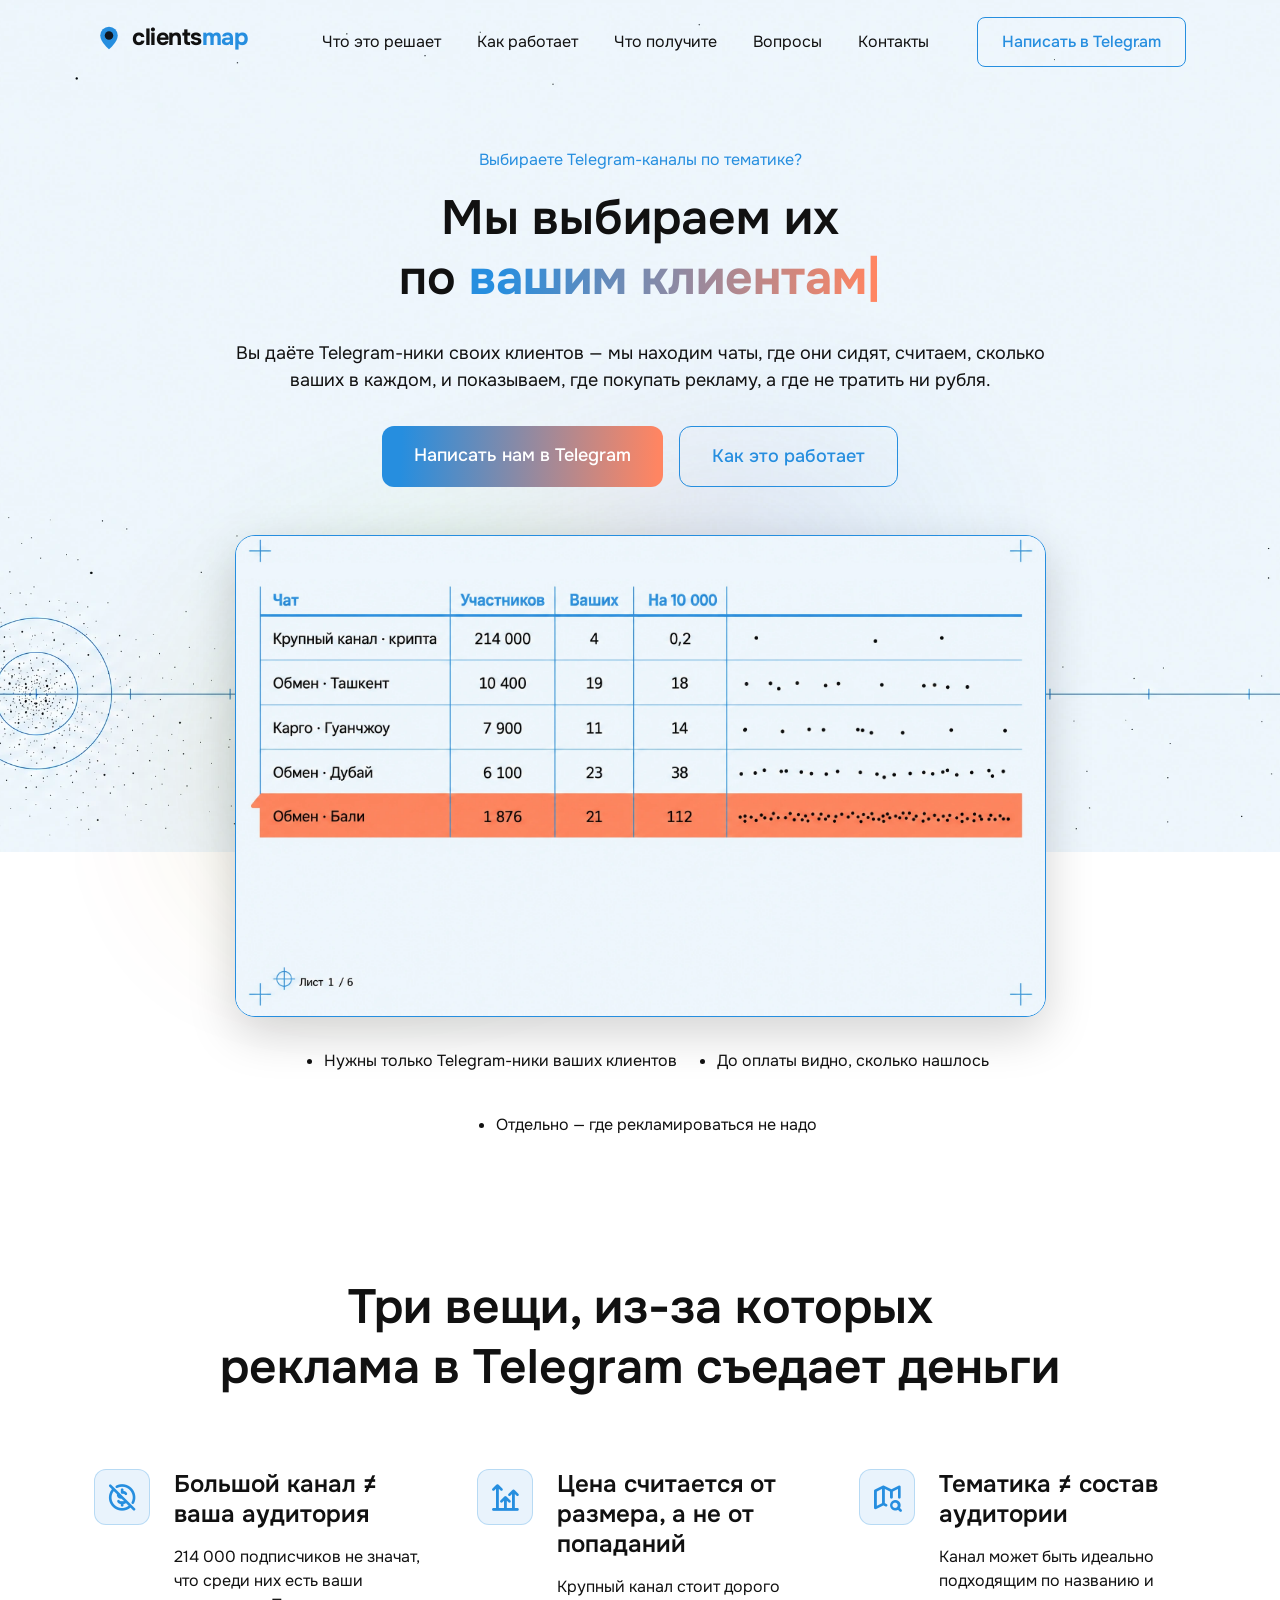
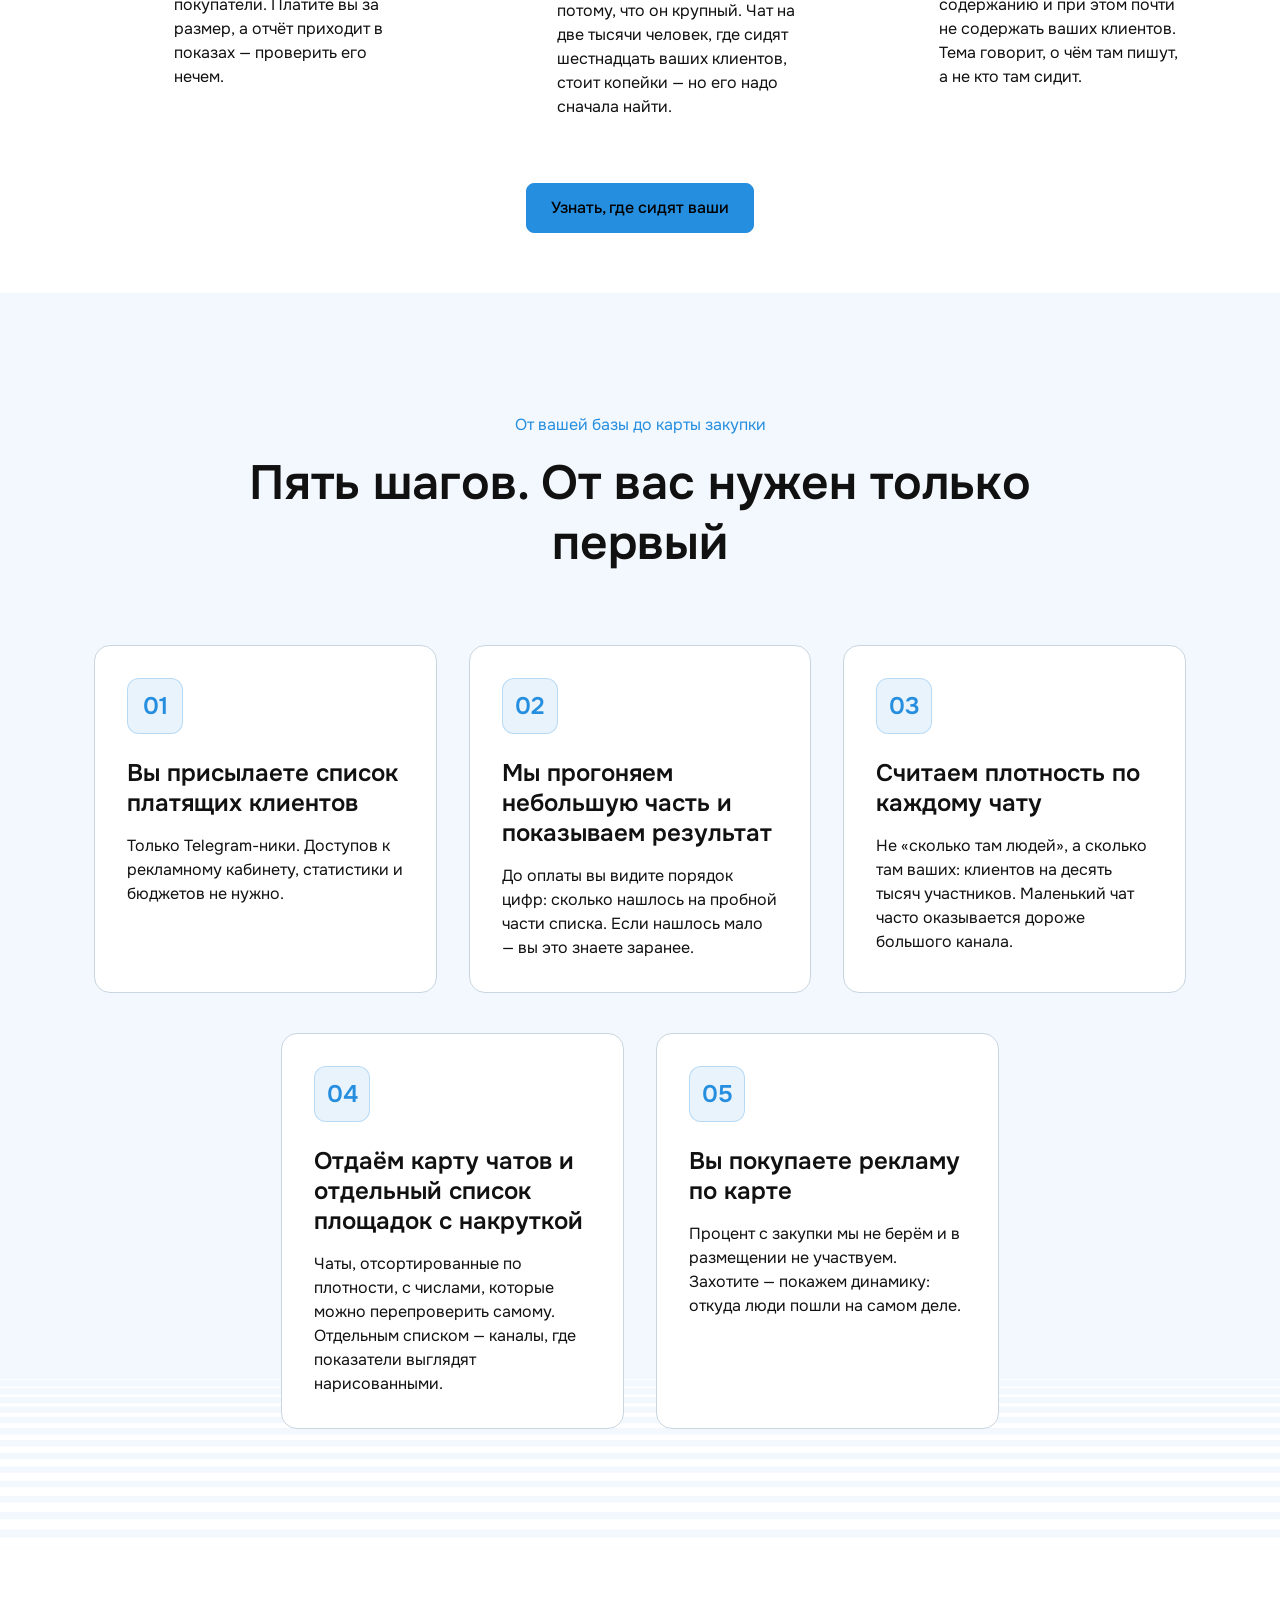
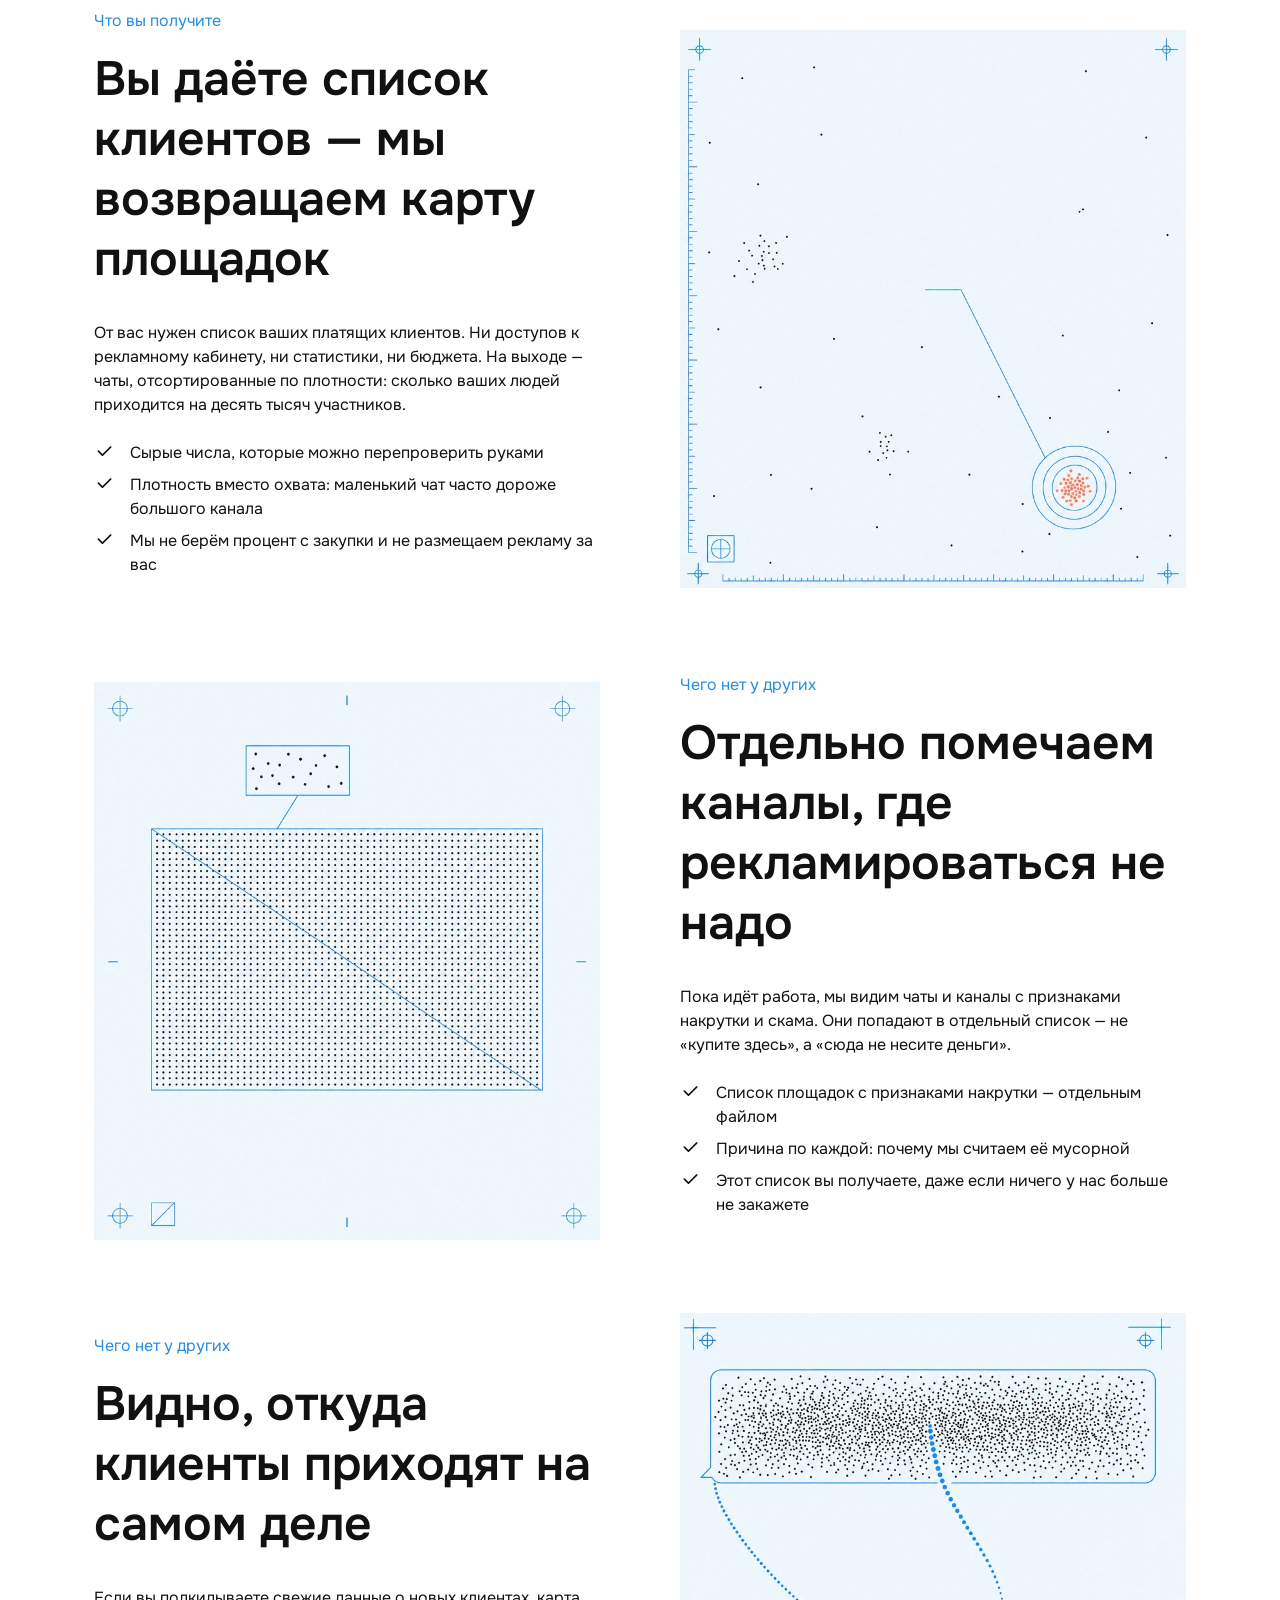
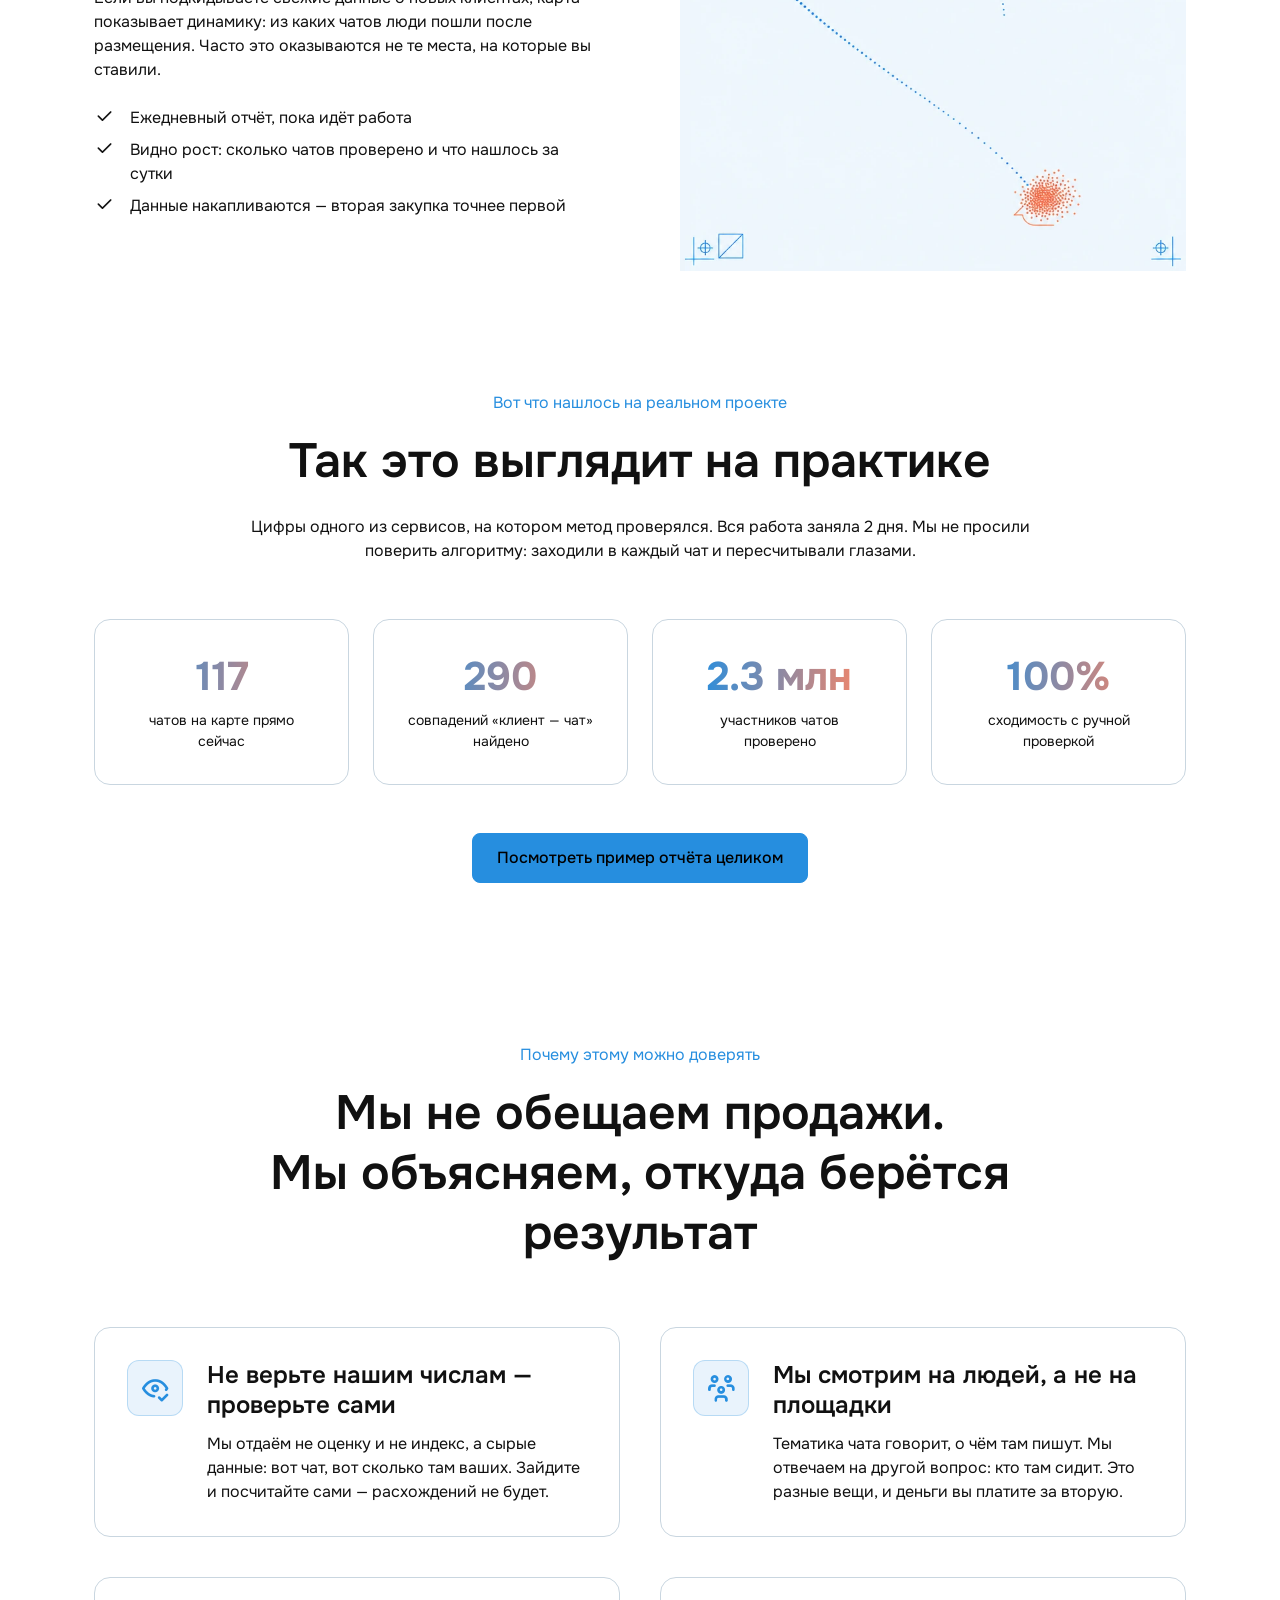
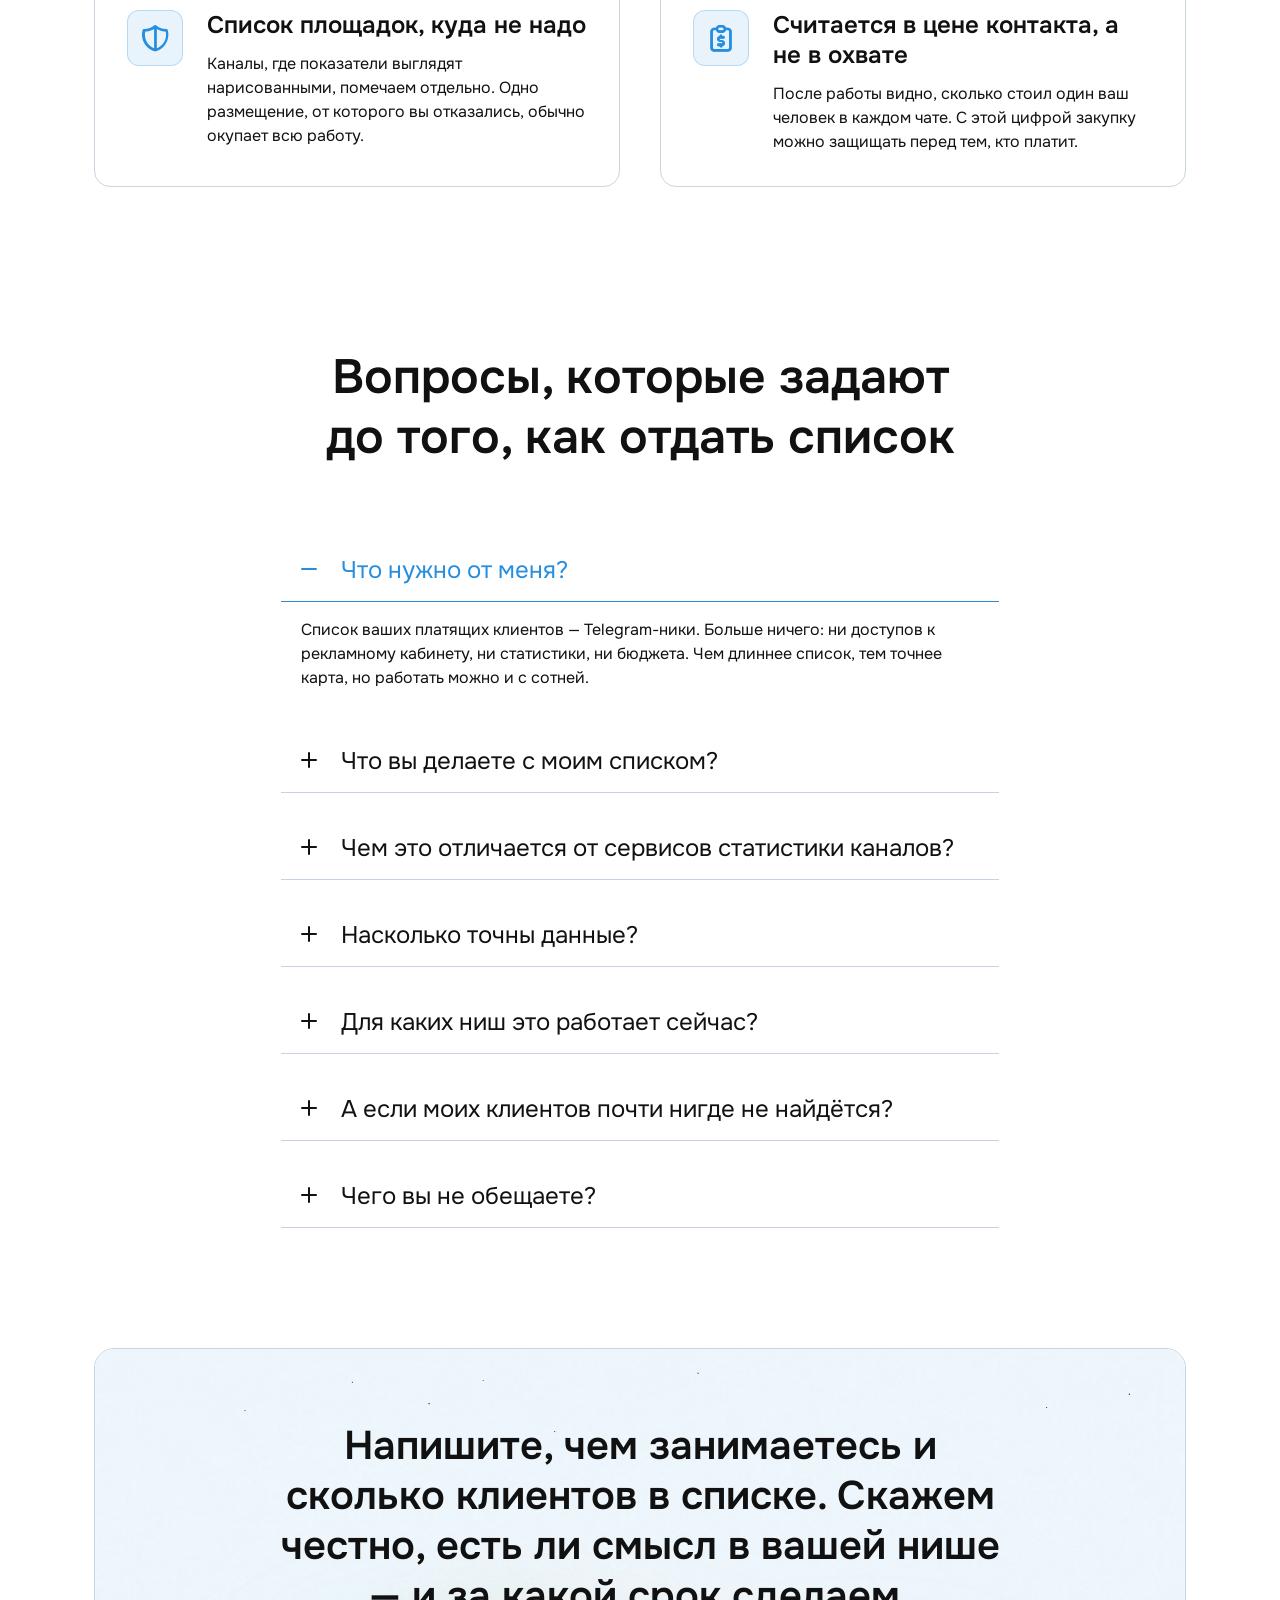
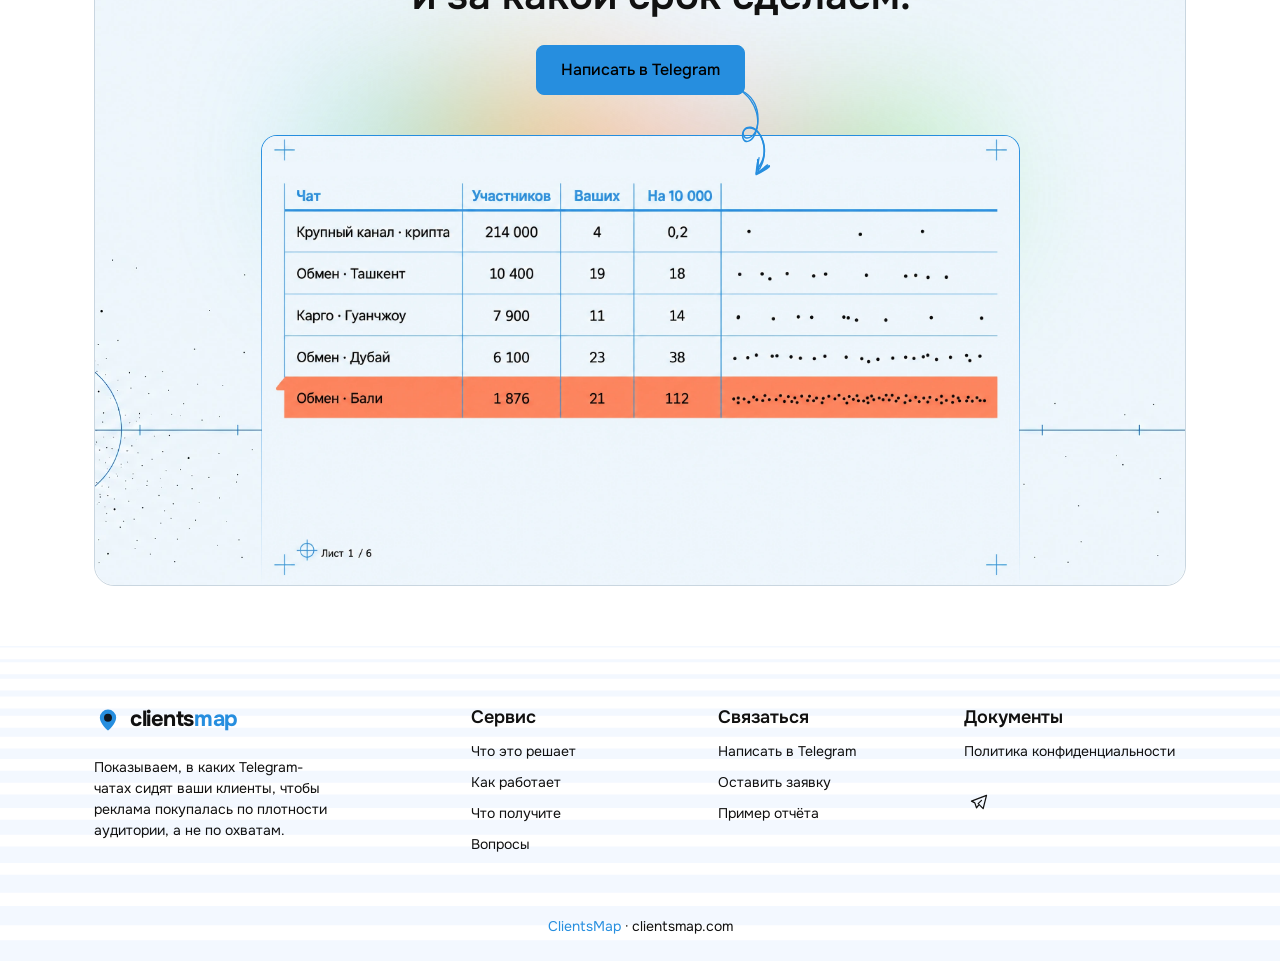
